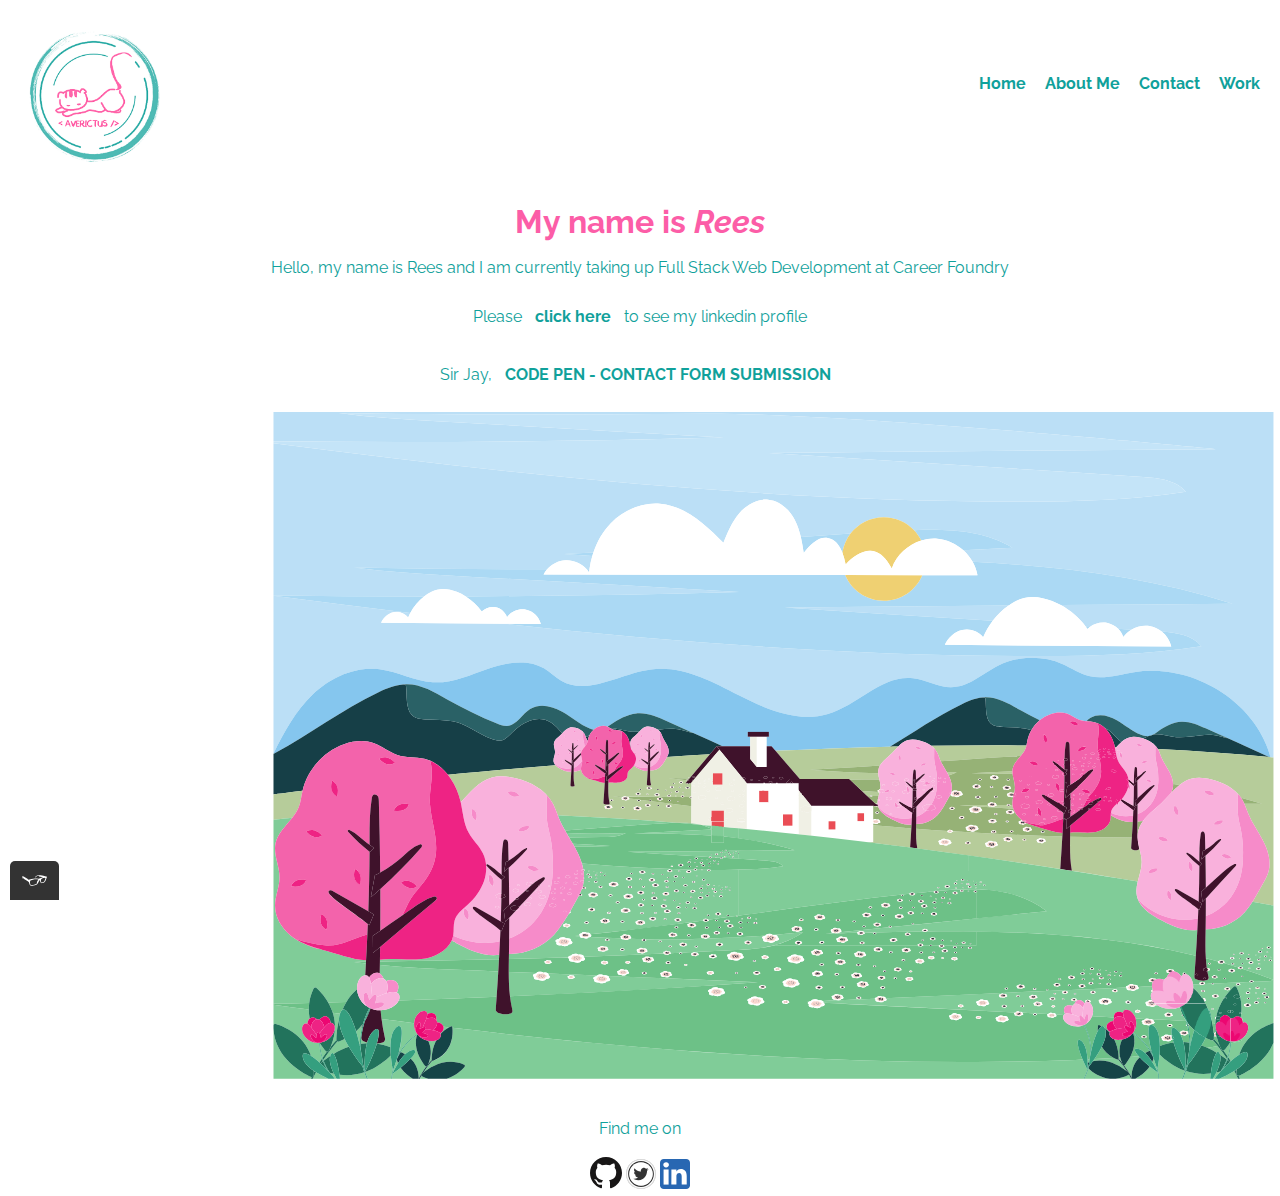
==== about.html @ 09dc27c1 "Changed title in about.html" ====
<!DOCTYPE html>
<html>
	<head>
		<title>Averictus Nox - About Me, Myself and I</title>
		<meta name="viewport" content="width=device-width, initial-scale=1">
		<link rel="shortcut icon" href="favicon.ico">
		<link rel="stylesheet" type="text/css" href="css/normalize.css">
		<link rel="stylesheet" href="https://fonts.googleapis.com/css?family=Raleway">
		<link rel="stylesheet" type="text/css" href="css/styles.production.css">
		<script src="js/tota11y.min.js"></script>
	</head>
	<body>
	
		<header class="page-header">			
			<img src="img/logo.png" alt="logo" class="logo page-header__item">
			<nav role="navigation" class="main-navigation page-header__item">
				<ul role="menubar" class="navigation-list">
					<li role="presentation">
						<a href="index.html" role="menuitem" class="navigation-list__item navigation-list__item--active">Home</a>
					</li>
					<li role="presentation">
						<a href="about.html" role="menuitem" class="navigation-list__item navigation-list__item--active">About Me</a>
					</li>
					<li role="presentation">
						<a href="contact.html" role="menuitem" class="navigation-list__item navigation-list__item--active">Contact</a>
					</li>
					<li role="work">
						<a href="work.html" role="menuitem" class="navigation-list__item navigation-list__item--active">Work</a>
					</li>
				</ul>
			</nav>
		</header>
		
		<div class="profile text-center">		
			<h1>My name is <em class="name-rotate">Rees</em></h1>
			<p> Hello, my name is Rees and I am currently taking up Full Stack Web Development at Career Foundry </p>
			<p>Please <a href="https://www.linkedin.com/" target="_blank" class="button-link"> click here </a> to see my linkedin profile</p>
			<p> Sir Jay, <a href="https://codepen.io/AverictusNox/pen/LYbbEBX" target="_blank" class="button-link"> CODE PEN - CONTACT FORM SUBMISSION </a></p>
			
			
			<!---- SVG FILE ---->
			<div id="svg-landscape-container">
				<svg
				   xmlns:dc="http://purl.org/dc/elements/1.1/"
				   xmlns:cc="http://creativecommons.org/ns#"
				   xmlns:rdf="http://www.w3.org/1999/02/22-rdf-syntax-ns#"
				   xmlns:svg="http://www.w3.org/2000/svg"
				   xmlns="http://www.w3.org/2000/svg"
				   xmlns:xlink="http://www.w3.org/1999/xlink"
				   viewBox="0 0 1020.8933 682.28003"
				   height="682.28003"
				   width="1020.8933"
				   xml:space="preserve"
				   id="svg2"
				   version="1.1"><metadata
					 id="metadata8"><rdf:RDF><cc:Work
						 rdf:about=""><dc:format>image/svg+xml</dc:format><dc:type
						   rdf:resource="http://purl.org/dc/dcmitype/StillImage" /></cc:Work></rdf:RDF></metadata><defs
					 id="defs6"><clipPath
					   id="clipPath22"
					   clipPathUnits="userSpaceOnUse"><path
						 id="path20"
						 d="M 0,0 H 7656.67 V 5110.05 H 0 Z" /></clipPath><clipPath
					   id="clipPath1886"
					   clipPathUnits="userSpaceOnUse"><path
						style="clip-rule:evenodd"
						id="path1884"
						d="m 6063.93,2057.05 c -1.62,0 -2.97,0.36 -3.69,1.08 l -1.62,-0.18 c -2.43,0 -4.41,1.08 -4.41,2.34 l 0.45,0.99 -1.44,1.8 c 0,1.17 1.71,2.07 3.87,2.25 0.36,1.17 2.16,2.07 4.41,2.07 1.71,-0.09 3.15,-0.54 3.87,-1.26 l 1.62,0.18 c 2.52,0 4.41,-1.08 4.41,-2.34 l -0.27,-0.81 c 1.08,-0.36 1.71,-1.08 1.71,-1.8 0,-1.26 -1.98,-2.34 -4.41,-2.34 h -0.09 c -0.27,-1.08 -1.98,-1.98 -4.14,-1.98 -0.09,0 -0.18,0 -0.27,0 m -146.07,10.43 c 1.39,-0.4 2.34,-1.19 2.34,-2.06 l -0.27,-0.81 c 1.08,-0.45 1.71,-1.08 1.71,-1.8 0,-1.21 -1.68,-2.13 -3.78,-2.31 v 6.98 m 63.72,-2.78 c -1.08,-0.18 -2.34,-0.36 -3.6,-0.36 -5.67,0.09 -10.17,2.52 -10.17,5.49 l 0.99,2.25 c -2.07,0.99 -3.33,2.43 -3.33,4.05 0.09,2.7 3.96,4.95 9,5.31 0.63,2.61 4.95,4.68 10.17,4.59 3.87,0 7.11,-1.08 8.91,-2.7 1.17,0.27 2.43,0.36 3.78,0.36 5.67,0 10.26,-2.43 10.17,-5.4 l -0.54,-1.8 c 2.34,-0.99 3.87,-2.52 3.78,-4.23 0,-2.97 -4.59,-5.4 -10.26,-5.4 h -0.09 c -0.63,-2.61 -4.95,-4.68 -10.17,-4.68 -3.69,0 -6.84,0.99 -8.64,2.52 m 48.6,64.62 v -0.09 l -0.27,-0.9 c 1.17,-0.54 1.98,-1.26 1.89,-2.16 0,-1.53 -2.34,-2.7 -5.13,-2.7 h -0.09 c -0.27,-1.35 -2.43,-2.34 -5.13,-2.34 -1.8,0 -3.42,0.45 -4.32,1.26 l -1.8,-0.18 c -2.88,0 -5.13,1.26 -5.13,2.7 l 0.54,1.17 c -1.08,0.54 -1.71,1.26 -1.71,2.07 0,1.35 1.98,2.43 4.5,2.61 0.36,1.35 2.52,2.34 5.13,2.34 1.98,0 3.6,-0.54 4.5,-1.35 l 1.89,0.18 c 0.63,0 1.26,-0.09 1.89,-0.18 -36.7,27.39 -81.93,58 -109.08,81.06 v 29.07 c 31.02,-17.69 62.04,-35.38 93.06,-53.07 0.45,2.88 4.86,5.31 10.44,5.76 0.81,3.06 5.85,5.4 11.88,5.4 4.41,0 8.19,-1.35 10.26,-3.24 1.35,0.36 2.88,0.45 4.5,0.45 6.57,0 11.79,-2.79 11.79,-6.3 l -0.72,-2.07 c 2.79,-1.17 4.5,-2.88 4.5,-4.95 -0.09,-3.42 -5.4,-6.21 -11.97,-6.21 h -0.09 c -0.72,-2.97 -5.58,-5.4 -11.43,-5.49 13.59,-7.74 27.27,-15.57 40.86,-23.31 l -18.54,-45.27 c -9,7.92 -20.07,16.65 -32.22,25.74 m 77.85,-18.63 c -1.26,-0.27 -2.7,-0.45 -4.23,-0.45 -6.57,0.09 -11.79,2.88 -11.79,6.39 0,0.9 0.45,1.8 1.17,2.61 -2.43,1.17 -3.87,2.79 -3.87,4.68 0.09,3.15 4.59,5.76 10.44,6.21 0.81,3.06 5.76,5.4 11.88,5.4 4.41,0 8.28,-1.35 10.26,-3.24 1.35,0.27 2.88,0.45 4.41,0.45 6.66,0 11.88,-2.88 11.88,-6.3 l -0.72,-2.07 c 2.79,-1.17 4.5,-2.97 4.5,-4.95 -0.09,-3.42 -5.4,-6.21 -11.97,-6.21 h -0.09 c -0.72,-3.06 -5.85,-5.49 -11.88,-5.49 -4.23,0 -7.92,1.17 -9.99,2.97 m 209.61,15.39 c -2.97,0 -5.58,0.81 -7.11,2.07 -0.9,-0.18 -1.89,-0.27 -2.97,-0.27 -4.68,0 -8.46,1.98 -8.46,4.5 l 0.81,1.89 c -1.62,0.81 -2.7,1.98 -2.7,3.33 0,2.25 3.24,4.14 7.47,4.41 0.54,2.16 4.14,3.87 8.37,3.87 3.24,-0.09 5.94,-0.99 7.38,-2.34 0.99,0.27 2.07,0.36 3.15,0.36 4.68,0 8.46,-2.07 8.46,-4.5 l -0.54,-1.53 c 1.98,-0.81 3.24,-2.07 3.24,-3.51 0,-2.43 -3.87,-4.41 -8.55,-4.41 h -0.09 c -0.54,-2.16 -3.96,-3.87 -8.1,-3.87 -0.18,0 -0.27,0 -0.36,0 m 165.33,87.39 c 2.52,2.79 7.02,1.08 10.26,-0.81 34.02,-19.35 67.95,-38.79 101.97,-58.14 l -11.25,-27.45 c -33.48,29.34 -113.31,76.77 -100.98,86.4 m -299.25,-81.36 c -2.97,0 -5.58,0.81 -7.11,2.07 -0.9,-0.18 -1.89,-0.27 -2.97,-0.27 -4.68,0 -8.46,1.98 -8.46,4.5 l 0.81,1.89 c -1.71,0.81 -2.7,1.98 -2.7,3.33 0,2.25 3.24,4.14 7.38,4.41 0.63,2.16 4.14,3.87 8.46,3.78 3.15,0 5.94,-0.9 7.38,-2.25 0.99,0.18 2.07,0.36 3.15,0.36 4.68,-0.09 8.46,-2.07 8.46,-4.5 l -0.54,-1.53 c 1.98,-0.81 3.24,-2.07 3.24,-3.51 0,-2.43 -3.87,-4.41 -8.55,-4.41 h -0.09 c -0.54,-2.16 -3.96,-3.87 -8.1,-3.87 -0.18,0 -0.27,0 -0.36,0 m 65.07,3.51 c -1.26,0 -2.43,0.36 -3.06,0.81 l -1.26,-0.09 c -2.07,0 -3.69,0.9 -3.69,1.98 l 0.36,0.81 -1.17,1.44 c 0,0.99 1.44,1.8 3.24,1.89 0.18,0.99 1.8,1.71 3.6,1.71 1.44,0 2.61,-0.45 3.24,-0.99 l 1.35,0.09 c 2.07,0 3.69,-0.9 3.69,-1.89 l -0.27,-0.63 1.44,-1.53 c -0.09,-1.08 -1.71,-1.98 -3.69,-1.98 h -0.09 c -0.18,-0.81 -1.62,-1.62 -3.42,-1.62 -0.09,0 -0.18,0 -0.27,0 m -123.48,30.6 c -1.8,0 -3.42,0.45 -4.32,1.26 l -1.8,-0.18 c -2.79,0 -5.13,1.26 -5.13,2.7 l 0.54,1.17 c -1.08,0.54 -1.71,1.26 -1.71,1.98 0.09,1.44 1.98,2.52 4.59,2.7 0.27,1.35 2.52,2.34 5.13,2.34 1.89,0 3.51,-0.54 4.41,-1.35 l 1.98,0.18 c 2.79,0 5.13,-1.26 5.04,-2.7 l -0.27,-0.9 c 1.17,-0.54 1.98,-1.26 1.98,-2.16 0,-1.53 -2.34,-2.7 -5.22,-2.7 -0.36,-1.26 -2.34,-2.34 -4.95,-2.34 -0.09,0 -0.18,0 -0.27,0 m 197.55,1.53 c -1.26,0 -2.43,0.36 -3.06,0.9 l -1.26,-0.18 c -2.07,0 -3.69,0.9 -3.69,1.98 l 0.36,0.81 -1.17,1.44 c 0,0.99 1.44,1.8 3.24,1.89 0.18,0.99 1.8,1.71 3.6,1.71 1.44,0 2.61,-0.45 3.24,-0.99 l 1.35,0.09 c 2.07,0 3.69,-0.81 3.69,-1.89 l -0.27,-0.63 1.44,-1.53 c -0.09,-1.08 -1.71,-1.98 -3.69,-1.98 h -0.09 c -0.18,-0.81 -1.62,-1.62 -3.42,-1.62 -0.09,0 -0.18,0 -0.27,0 m -377.64,1.35 -1.8,-0.18 c -2.88,0 -5.13,1.26 -5.13,2.7 l 0.45,1.17 c -0.99,0.54 -1.62,1.26 -1.62,2.07 0,1.35 1.98,2.43 4.5,2.61 0.36,1.35 2.52,2.34 5.13,2.34 1.89,0 3.6,-0.54 4.5,-1.35 l 1.89,0.18 c 2.88,0 5.13,-1.26 5.13,-2.7 l -0.27,-0.9 c 1.17,-0.54 1.89,-1.26 1.89,-2.16 0,-1.53 -2.34,-2.7 -5.13,-2.7 h -0.09 c -0.36,-1.35 -2.52,-2.34 -5.13,-2.34 -1.8,0 -3.42,0.45 -4.32,1.26 m 506.43,40.86 c 0,0 22.77,-8.37 13.59,-41.49 0,0 -23.58,8.37 -13.59,41.49 m -254.16,-41.04 c -1.26,0 -2.43,0.36 -3.06,0.9 l -1.26,-0.18 c -2.07,0 -3.69,0.9 -3.69,1.98 l 0.36,0.81 -1.17,1.44 c 0,0.99 1.44,1.8 3.24,1.89 0.27,0.99 1.8,1.71 3.6,1.71 1.44,0 2.61,-0.45 3.24,-0.99 l 1.35,0.09 c 2.07,0 3.69,-0.81 3.69,-1.89 l -0.27,-0.63 1.44,-1.53 c 0,-1.08 -1.71,-1.98 -3.69,-1.98 h -0.09 c -0.18,-0.81 -1.62,-1.62 -3.42,-1.62 -0.09,0 -0.18,0 -0.27,0 m 57.15,5.22 c -0.9,-0.18 -1.98,-0.36 -2.97,-0.36 -4.68,0.09 -8.46,2.07 -8.46,4.59 l 0.81,1.8 c -1.62,0.9 -2.7,2.07 -2.7,3.33 0,2.34 3.24,4.14 7.38,4.41 0.63,2.25 4.23,3.96 8.46,3.87 3.15,0 5.94,-0.9 7.38,-2.25 0.99,0.18 2.07,0.27 3.15,0.27 4.68,0 8.46,-1.98 8.46,-4.5 l -0.54,-1.44 c 1.98,-0.81 3.24,-2.07 3.24,-3.51 0,-2.52 -3.87,-4.5 -8.55,-4.41 h -0.09 c -0.54,-2.25 -4.14,-3.96 -8.46,-3.96 -2.97,0 -5.58,0.9 -7.11,2.16 m 147.33,19.53 -1.89,-0.18 c -3.06,0 -5.49,1.26 -5.49,2.88 l 0.54,1.26 c -1.08,0.54 -1.8,1.26 -1.8,2.16 0.09,1.44 2.16,2.7 4.86,2.88 0.36,1.35 2.7,2.52 5.49,2.52 2.07,-0.09 3.78,-0.63 4.77,-1.53 l 2.07,0.18 c 2.97,0 5.4,-1.26 5.4,-2.88 l -0.27,-0.99 c 1.26,-0.54 2.07,-1.35 2.07,-2.25 0,-1.62 -2.52,-2.88 -5.58,-2.88 -0.36,-1.44 -2.7,-2.52 -5.49,-2.52 -1.98,0 -3.69,0.54 -4.68,1.35 m -86.85,3.87 -1.89,-0.18 c -3.06,0 -5.49,1.35 -5.49,2.97 l 0.54,1.17 c -1.08,0.54 -1.8,1.35 -1.8,2.16 0,1.53 2.16,2.7 4.86,2.88 0.36,1.44 2.61,2.52 5.49,2.52 1.98,0 3.78,-0.63 4.68,-1.53 l 2.07,0.27 c 3.06,0 5.49,-1.35 5.49,-2.97 l -0.27,-0.9 c 1.26,-0.54 2.07,-1.35 2.07,-2.34 -0.09,-1.62 -2.52,-2.88 -5.58,-2.88 -0.36,-1.44 -2.7,-2.52 -5.58,-2.52 -1.89,0 -3.6,0.54 -4.59,1.35 m 44.82,1.53 -0.81,-0.09 c -1.35,0 -2.34,0.54 -2.34,1.26 l 0.18,0.54 -0.72,0.9 c 0,0.63 0.9,1.17 2.07,1.26 0.18,0.63 1.17,1.08 2.34,1.08 l 2.07,-0.63 0.9,0.09 c 1.35,0 2.43,-0.54 2.34,-1.26 l -0.09,-0.36 0.9,-1.08 c 0,-0.63 -1.08,-1.17 -2.43,-1.17 -0.18,-0.63 -1.17,-1.17 -2.34,-1.17 l -2.07,0.63 m -117.18,1.62 c -2.7,0 -5.13,0.72 -6.48,1.89 -0.81,-0.18 -1.71,-0.27 -2.7,-0.27 -4.32,0 -7.74,1.89 -7.65,4.14 l 0.72,1.71 c -1.53,0.72 -2.52,1.8 -2.43,2.97 0,2.07 2.88,3.78 6.66,4.05 0.54,1.98 3.78,3.51 7.74,3.51 2.88,0 5.31,-0.9 6.66,-2.07 0.9,0.18 1.89,0.27 2.88,0.27 4.32,0 7.74,-1.89 7.65,-4.14 l -0.45,-1.26 c 1.8,-0.81 2.97,-1.98 2.97,-3.24 -0.09,-2.25 -3.51,-4.05 -7.83,-4.05 -0.54,-1.89 -3.6,-3.51 -7.47,-3.51 -0.09,0 -0.18,0 -0.27,0 m -121.86,5.49 c -2.7,0 -5.04,0.72 -6.39,1.89 -0.9,-0.18 -1.8,-0.27 -2.79,-0.27 -4.23,0 -7.65,1.8 -7.65,4.05 l 0.72,1.71 c -1.53,0.81 -2.43,1.89 -2.43,3.06 0,2.07 2.97,3.78 6.75,4.05 0.54,1.98 3.78,3.51 7.65,3.51 2.88,0 5.4,-0.9 6.66,-2.07 0.9,0.18 1.89,0.27 2.97,0.27 4.23,0 7.65,-1.89 7.65,-4.14 l -0.45,-1.35 c 1.8,-0.72 2.88,-1.89 2.88,-3.15 0,-2.25 -3.51,-4.05 -7.74,-4.05 h -0.09 c -0.45,-1.89 -3.6,-3.51 -7.47,-3.51 -0.09,0 -0.18,0 -0.27,0 m 56.43,3.96 -1.17,-0.09 c -1.8,0 -3.33,0.81 -3.33,1.8 l 0.36,0.72 -1.08,1.26 c 0,0.9 1.26,1.71 2.88,1.8 0.27,0.81 1.71,1.53 3.33,1.53 1.26,0 2.34,-0.36 2.97,-0.9 l 1.17,0.09 c 1.89,0 3.33,-0.81 3.33,-1.8 l -0.18,-0.54 1.26,-1.44 c 0,-0.9 -1.53,-1.71 -3.33,-1.71 h -0.09 c -0.18,-0.9 -1.62,-1.53 -3.33,-1.53 -1.17,0 -2.16,0.36 -2.79,0.81 m 230.67,9.81 -0.81,-0.09 c -1.35,0 -2.43,0.54 -2.34,1.26 l 0.18,0.54 -0.72,0.9 c 0,0.63 0.9,1.17 2.07,1.26 0.18,0.63 1.17,1.08 2.34,1.08 l 2.07,-0.63 0.9,0.09 c 1.35,0 2.34,-0.63 2.34,-1.26 l -0.09,-0.45 0.9,-0.99 c 0,-0.72 -1.08,-1.26 -2.43,-1.26 -0.18,-0.63 -1.17,-1.08 -2.43,-1.08 l -1.98,0.63 m -322.47,90.18 c 40.41,19.8 78.21,45.09 111.96,75.06 -2.34,0.27 -4.32,0.99 -5.58,1.98 -0.9,-0.18 -1.98,-0.27 -2.97,-0.27 -4.68,0 -8.46,2.07 -8.46,4.5 l 0.81,1.89 c -1.62,0.81 -2.7,2.07 -2.7,3.33 0,2.25 3.24,4.14 7.38,4.41 0.63,2.25 4.14,3.87 8.46,3.87 3.15,0 5.94,-0.9 7.38,-2.25 0.99,0.18 2.07,0.27 3.15,0.27 4.05,0 7.38,-1.44 8.28,-3.51 17.28,15.84 35.1,31.5 57.24,38.25 2.25,0.63 4.77,1.26 6.84,0.18 5.31,-2.7 1.98,-10.71 -1.98,-15.12 -36.72,-41.85 -75.15,-81.99 -115.29,-120.51 l -0.09,-0.36 c 1.8,-0.81 2.97,-1.98 2.88,-3.24 0,-2.25 -3.51,-4.05 -7.74,-4.05 h -0.09 c -0.45,-1.8 -3.15,-3.24 -6.57,-3.51 -25.92,-24.48 -52.47,-48.24 -79.74,-71.28 l 16.83,90.36 m 241.2,-89.46 -0.9,-0.09 c -1.26,0 -2.34,0.54 -2.34,1.26 l 0.27,0.54 -0.81,0.9 c 0,0.72 0.9,1.17 2.07,1.26 0.18,0.63 1.17,1.08 2.43,1.08 l 2.07,-0.63 0.9,0.09 c 1.26,0 2.34,-0.54 2.34,-1.26 l -0.18,-0.36 0.9,-1.08 c 0,-0.63 -1.08,-1.17 -2.34,-1.17 h -0.09 c -0.09,-0.63 -1.17,-1.17 -2.34,-1.17 l -1.98,0.63 m 39.06,2.79 -1.98,-0.18 c -3.06,0 -5.49,1.35 -5.49,2.97 l 0.54,1.17 c -1.08,0.54 -1.8,1.35 -1.71,2.16 0,1.44 2.07,2.7 4.77,2.88 0.36,1.44 2.7,2.52 5.49,2.52 2.07,0 3.78,-0.63 4.77,-1.53 l 2.07,0.18 c 2.97,0 5.49,-1.26 5.4,-2.88 l -0.27,-0.99 c 1.26,-0.45 2.07,-1.35 2.07,-2.25 0,-1.62 -2.52,-2.88 -5.58,-2.88 -0.36,-1.44 -2.7,-2.52 -5.49,-2.52 -1.98,0 -3.69,0.54 -4.59,1.35 m -408.42,11.43 c -1.17,-0.18 -2.34,-0.36 -3.69,-0.36 -5.58,0.09 -10.17,2.52 -10.17,5.49 l 1.08,2.25 c -2.07,0.99 -3.33,2.43 -3.33,4.05 0,2.7 3.96,4.95 8.91,5.31 0.72,2.61 5.04,4.68 10.26,4.68 3.78,-0.09 7.11,-1.17 8.82,-2.79 1.17,0.27 2.52,0.36 3.87,0.36 5.58,0 10.17,-2.43 10.08,-5.4 l -0.54,-1.8 c 2.34,-0.99 3.87,-2.52 3.87,-4.23 -0.09,-2.97 -4.68,-5.4 -10.35,-5.4 h -0.09 c -0.63,-2.61 -4.95,-4.68 -10.17,-4.68 -3.6,0 -6.75,0.99 -8.55,2.52 m 338.31,1.44 h -0.81 c -1.35,0 -2.43,0.54 -2.43,1.26 l 0.27,0.54 -0.81,0.9 c 0.09,0.63 0.99,1.17 2.16,1.26 0.09,0.63 1.17,1.08 2.34,1.08 l 2.07,-0.63 0.9,0.09 c 1.35,0 2.34,-0.63 2.34,-1.26 l -0.09,-0.45 0.9,-0.99 c 0,-0.72 -1.08,-1.26 -2.43,-1.26 -0.18,-0.63 -1.17,-1.08 -2.43,-1.08 l -1.98,0.54 m -50.94,3.06 -1.17,-0.09 c -1.89,0 -3.33,0.81 -3.33,1.71 l 0.27,0.81 -1.08,1.26 c 0.09,0.9 1.35,1.62 2.97,1.8 0.18,0.81 1.62,1.53 3.33,1.53 1.26,0 2.34,-0.36 2.88,-0.9 l 1.26,0.09 c 1.89,0 3.33,-0.81 3.33,-1.8 l -0.18,-0.54 1.26,-1.44 c 0,-0.9 -1.53,-1.71 -3.42,-1.71 -0.18,-0.9 -1.62,-1.53 -3.33,-1.53 -1.17,0 -2.25,0.36 -2.79,0.81 m -114.03,1.08 -1.17,-0.09 c -1.89,0 -3.33,0.72 -3.33,1.71 l 0.27,0.81 -1.08,1.26 c 0.09,0.9 1.35,1.62 2.97,1.71 0.18,0.9 1.62,1.53 3.33,1.53 1.26,0 2.34,-0.36 2.88,-0.9 l 1.26,0.18 c 1.8,0 3.33,-0.81 3.33,-1.8 l -0.18,-0.54 1.26,-1.44 c 0,-0.99 -1.53,-1.71 -3.42,-1.71 -0.18,-0.9 -1.62,-1.53 -3.33,-1.53 -1.17,0 -2.25,0.27 -2.79,0.81 m 54.72,3.87 c -0.81,-0.09 -1.71,-0.27 -2.7,-0.18 -4.23,0 -7.65,1.8 -7.65,4.05 l 0.72,1.71 c -1.53,0.72 -2.52,1.89 -2.43,3.06 0,2.07 2.97,3.78 6.75,3.96 0.45,1.98 3.69,3.6 7.65,3.51 2.88,0 5.4,-0.81 6.66,-2.07 0.9,0.18 1.89,0.27 2.88,0.27 4.32,0 7.74,-1.8 7.65,-4.05 l -0.45,-1.35 c 1.8,-0.72 2.97,-1.89 2.97,-3.24 -0.09,-2.25 -3.51,-4.05 -7.83,-3.96 -0.54,-2.07 -3.78,-3.6 -7.74,-3.6 -2.7,0 -5.13,0.81 -6.48,1.89 m 7.92,36.18 c 0,0 29.61,23.13 65.79,-16.11 0,0 -9,-7.2 -23.04,-7.2 -11.61,0 -26.64,4.95 -42.75,23.31 m -152.46,-9.63 c -0.9,-0.18 -1.8,-0.27 -2.79,-0.27 -4.23,0 -7.65,1.89 -7.65,4.14 l 0.81,1.71 c -1.62,0.72 -2.52,1.8 -2.52,2.97 0,2.07 2.97,3.78 6.75,4.05 0.45,1.98 3.78,3.51 7.65,3.51 2.88,0 5.4,-0.81 6.66,-2.07 0.9,0.18 1.89,0.27 2.97,0.27 4.23,0 7.65,-1.89 7.65,-4.14 l -0.45,-1.26 c 1.8,-0.81 2.88,-1.89 2.88,-3.24 0,-2.25 -3.51,-4.05 -7.74,-4.05 h -0.09 c -0.45,-1.98 -3.78,-3.51 -7.65,-3.51 -2.79,0 -5.13,0.72 -6.48,1.89 m -37.8,65.79 c 0,0 35.37,-13.05 21.06,-64.44 0,0 -36.54,12.96 -21.06,64.44 m 368.01,-53.37 c 0,0 6.3,24.12 40.14,17.1 0,0 -4.95,-18.18 -29.25,-18.18 -3.24,0 -6.93,0.36 -10.89,1.08 m 169.83,46.35 c 0,0 22.68,-8.37 13.5,-41.49 0,0 -23.49,8.37 -13.5,41.49 m -10.17,31.77 c -2.25,2.43 0.63,6.21 3.6,4.77 22.41,-10.8 39.69,-31.86 61.29,-45.09 l -10.35,-10.26 c -19.53,15.3 -37.8,32.22 -54.54,50.58 m -589.23,-44.28 -1.53,-0.09 c -2.43,0 -4.41,0.99 -4.41,2.34 l 0.45,0.99 -1.44,1.71 c 0,1.17 1.71,2.16 3.87,2.34 0.27,1.08 2.16,1.98 4.41,1.98 1.71,0 3.06,-0.45 3.87,-1.17 l 1.62,0.18 c 2.52,0 4.41,-1.08 4.41,-2.43 l -0.27,-0.72 c 1.08,-0.45 1.71,-1.08 1.71,-1.8 0,-1.35 -2.07,-2.34 -4.5,-2.34 -0.27,-1.17 -2.16,-2.07 -4.41,-2.07 -1.62,0 -2.97,0.45 -3.78,1.08 m 134.55,16.29 c -1.26,0 -2.43,0.36 -3.06,0.9 l -1.26,-0.18 c -2.07,0 -3.69,0.9 -3.69,1.98 l 0.36,0.81 -1.17,1.44 c 0,0.99 1.35,1.8 3.15,1.89 0.27,0.99 1.8,1.71 3.69,1.71 1.35,0 2.61,-0.45 3.15,-0.99 l 1.44,0.09 c 1.98,0 3.6,-0.9 3.6,-1.89 l -0.18,-0.63 1.35,-1.53 c 0,-1.08 -1.62,-1.98 -3.69,-1.98 -0.27,-0.81 -1.62,-1.62 -3.42,-1.62 -0.09,0 -0.18,0 -0.27,0 m -86.67,36.27 c -1.35,-0.27 -2.7,-0.36 -4.23,-0.36 -6.57,0 -11.88,2.88 -11.79,6.3 0,0.99 0.45,1.89 1.17,2.7 -2.43,1.17 -3.87,2.79 -3.87,4.59 0.09,3.24 4.59,5.85 10.44,6.21 0.81,3.06 5.76,5.49 11.88,5.4 4.41,0 8.19,-1.26 10.26,-3.15 1.35,0.27 2.88,0.45 4.41,0.45 6.57,-0.09 11.88,-2.88 11.88,-6.39 l -0.72,-1.98 c 2.79,-1.17 4.5,-2.97 4.5,-4.95 -0.09,-3.51 -5.4,-6.3 -11.97,-6.3 h -0.09 c -0.81,-3.06 -5.85,-5.4 -11.88,-5.4 -4.23,0 -7.92,1.17 -9.99,2.88 m 68.58,23.49 c -0.9,-0.18 -1.98,-0.27 -2.97,-0.27 -4.68,0 -8.46,2.07 -8.46,4.5 l 0.81,1.89 c -1.71,0.81 -2.7,2.07 -2.7,3.33 0,2.25 3.24,4.14 7.38,4.41 0.45,1.98 3.33,3.51 7.02,3.78 -21.51,17.28 -42.12,35.73 -61.65,55.35 -0.63,0.27 -1.17,0.54 -1.62,0.9 -0.81,-0.18 -1.71,-0.27 -2.7,-0.27 -4.23,0.09 -7.65,1.89 -7.65,4.14 l 0.72,1.71 c -1.53,0.72 -2.43,1.8 -2.43,3.06 0,0.99 0.72,1.89 1.8,2.52 -3.6,3.87 -7.2,7.74 -10.8,11.61 -3.69,3.96 0.99,10.17 5.85,7.83 9.36,-4.5 18.18,-10.08 26.73,-16.29 0.18,0 0.27,0 0.36,0 4.32,0 7.74,-1.8 7.74,-4.05 l -0.45,-1.35 c 1.44,-0.63 2.43,-1.44 2.79,-2.52 17.73,-14.04 34.56,-29.88 53.1,-42.93 v 0.09 l 0.36,0.9 -1.17,1.44 c 0,0.99 1.44,1.71 3.24,1.89 0.18,0.9 1.8,1.62 3.6,1.62 1.44,0 2.61,-0.36 3.24,-0.99 l 1.35,0.18 c 1.98,0 3.69,-0.9 3.6,-1.98 l -0.18,-0.63 1.44,-1.53 c -0.09,-1.08 -1.71,-1.89 -3.78,-1.89 -0.27,-0.99 -1.8,-1.71 -3.69,-1.71 -1.26,0 -2.43,0.36 -3.06,0.9 l -1.26,-0.09 c -0.45,0 -0.9,0 -1.26,0.09 2.7,-1.89 5.49,-3.69 8.37,-5.4 l -14.31,-14.31 c 0.18,-0.18 0.36,-0.27 0.54,-0.45 0.99,0.18 2.07,0.27 3.15,0.27 4.68,0 8.46,-2.07 8.46,-4.5 l -0.54,-1.44 c 1.98,-0.81 3.24,-2.07 3.24,-3.51 -0.09,-2.52 -3.87,-4.5 -8.55,-4.5 h -0.09 c -0.54,-2.16 -4.14,-3.87 -8.46,-3.87 -2.97,0 -5.58,0.81 -7.11,2.07 m 69.12,2.34 -1.26,-0.09 c -2.07,0 -3.69,0.9 -3.69,1.89 l 0.36,0.81 -1.17,1.44 c 0,0.99 1.44,1.8 3.24,1.98 0.18,0.9 1.71,1.62 3.6,1.62 1.35,0 2.61,-0.36 3.24,-0.99 l 1.35,0.18 c 1.98,0 3.69,-0.9 3.6,-1.98 l -0.18,-0.63 1.35,-1.53 c 0,-1.08 -1.62,-1.89 -3.69,-1.89 -0.27,-0.99 -1.8,-1.71 -3.69,-1.71 -1.26,0 -2.43,0.36 -3.06,0.9 m 284.13,33.3 c 0,0 19.08,14.85 42.39,-10.35 0,0 -5.85,-4.68 -14.85,-4.68 -7.47,0 -17.19,3.24 -27.54,15.03 m -408.87,-2.34 -1.8,-0.18 c -2.88,0.09 -5.13,1.26 -5.13,2.79 l 0.54,1.08 c -1.08,0.54 -1.71,1.26 -1.71,2.07 0,1.35 1.98,2.52 4.5,2.7 0.36,1.35 2.52,2.34 5.13,2.34 1.98,0 3.6,-0.63 4.5,-1.44 l 1.89,0.18 c 2.88,0 5.22,-1.17 5.13,-2.7 l -0.27,-0.9 c 1.17,-0.45 1.98,-1.26 1.98,-2.16 -0.09,-1.44 -2.34,-2.7 -5.22,-2.7 h -0.09 c -0.27,-1.35 -2.43,-2.34 -5.13,-2.34 -1.8,0 -3.42,0.54 -4.32,1.26 m 198.81,1.17 -1.26,-0.09 c -2.07,0 -3.69,0.9 -3.69,1.98 l 0.36,0.81 -1.17,1.44 c 0,0.99 1.44,1.71 3.24,1.89 0.18,0.9 1.8,1.71 3.6,1.62 1.35,0 2.61,-0.36 3.24,-0.99 l 1.35,0.18 c 1.98,0 3.69,-0.9 3.6,-1.98 l -0.18,-0.63 1.44,-1.53 c -0.09,-1.08 -1.71,-1.89 -3.78,-1.89 -0.27,-0.99 -1.8,-1.71 -3.69,-1.71 -1.26,0 -2.43,0.36 -3.06,0.9 m -65.16,5.49 c -0.9,-0.18 -1.98,-0.27 -2.97,-0.27 -4.68,0 -8.46,2.07 -8.46,4.5 l 0.81,1.89 c -1.71,0.81 -2.7,1.98 -2.7,3.33 0,2.25 3.24,4.14 7.38,4.41 0.63,2.16 4.14,3.87 8.46,3.87 3.15,0 5.94,-0.99 7.38,-2.34 0.99,0.27 2.07,0.36 3.15,0.36 4.68,0 8.46,-2.07 8.46,-4.5 l -0.54,-1.44 c 1.98,-0.9 3.24,-2.16 3.24,-3.6 -0.09,-2.43 -3.87,-4.41 -8.55,-4.41 h -0.09 c -0.54,-2.25 -4.14,-3.87 -8.46,-3.87 -2.97,0 -5.58,0.81 -7.11,2.07 m -214.65,8.82 0.99,0.81 0.99,-0.81 -0.99,-0.72 -0.99,0.72 m 6.39,-0.09 v 0 m -0.99,0.09 -0.27,0.54 1.08,-0.09 0.18,-0.54 -0.99,0.09 m -1.98,2.7 1.71,0.09 0.9,-0.72 -1.71,-0.18 -0.9,0.81 m -6.39,0.45 0.99,0.81 0.9,-0.81 -0.99,-0.72 -0.9,0.72 m 8.28,0.9 0.63,0.45 1.08,-0.09 -0.63,-0.45 -1.08,0.09 m -3.78,0.18 0.54,0.27 0.63,-0.27 -0.63,-0.27 -0.54,0.27 m 1.98,0.9 0.81,0.81 h 1.71 l -0.81,-0.81 h -1.71 m -5.58,1.89 1.26,0.63 0.54,-0.81 -1.26,-0.63 -0.54,0.81 m 5.31,0.72 0.99,0.27 -0.09,-0.63 -0.99,-0.18 0.09,0.54 m 358.74,2.97 -1.89,-0.18 c -3.06,0.09 -5.49,1.35 -5.49,2.97 l 0.54,1.17 c -1.08,0.54 -1.8,1.35 -1.8,2.16 0,1.53 2.16,2.7 4.86,2.88 0.36,1.44 2.7,2.52 5.49,2.52 1.98,0 3.78,-0.63 4.68,-1.53 l 2.07,0.27 c 3.06,0 5.49,-1.35 5.49,-2.97 l -0.27,-0.9 c 1.26,-0.54 2.07,-1.35 2.07,-2.34 -0.09,-1.53 -2.52,-2.88 -5.58,-2.88 -0.36,-1.44 -2.7,-2.52 -5.49,-2.52 -1.98,0 -3.69,0.54 -4.68,1.35 m -86.85,3.96 -1.98,-0.18 c -2.97,0 -5.4,1.26 -5.4,2.88 l 0.54,1.26 c -1.17,0.54 -1.8,1.26 -1.8,2.16 0,1.44 2.16,2.7 4.77,2.79 0.36,1.44 2.7,2.52 5.49,2.52 2.07,0 3.87,-0.54 4.77,-1.44 l 2.07,0.18 c 3.06,0 5.49,-1.26 5.49,-2.88 l -0.36,-0.99 c 1.35,-0.54 2.16,-1.35 2.07,-2.25 0,-1.62 -2.43,-2.88 -5.49,-2.88 h -0.09 c -0.27,-1.44 -2.61,-2.52 -5.49,-2.52 -1.89,0 -3.6,0.54 -4.59,1.35 m 44.82,1.44 h -0.81 c -1.35,0 -2.43,0.54 -2.34,1.26 l 0.18,0.54 -0.72,0.9 c 0,0.63 0.9,1.17 2.07,1.26 0.18,0.63 1.17,1.08 2.34,1.08 l 2.07,-0.63 0.9,0.09 c 1.35,0 2.34,-0.63 2.34,-1.26 l -0.09,-0.45 0.9,-0.99 c 0,-0.72 -1.08,-1.26 -2.43,-1.26 -0.18,-0.63 -1.17,-1.08 -2.34,-1.08 l -2.07,0.54 m -123.66,3.51 c -0.81,-0.18 -1.8,-0.18 -2.7,-0.18 -4.32,0 -7.74,1.8 -7.65,4.05 l 0.72,1.71 c -1.53,0.72 -2.52,1.8 -2.52,3.06 0.09,2.07 2.97,3.69 6.75,3.96 0.54,1.98 3.78,3.51 7.74,3.51 2.88,0 5.31,-0.81 6.66,-2.07 0.9,0.18 1.89,0.27 2.88,0.27 4.23,0 7.65,-1.8 7.65,-4.05 l -0.45,-1.35 c 1.8,-0.72 2.97,-1.89 2.97,-3.24 -0.09,-2.25 -3.51,-4.05 -7.83,-3.96 -0.54,-2.07 -3.78,-3.6 -7.74,-3.6 -2.7,0 -5.13,0.81 -6.48,1.89 m -58.95,7.65 -1.17,-0.18 c -1.89,0 -3.33,0.81 -3.33,1.8 l 0.36,0.72 -1.08,1.35 c 0,0.9 1.26,1.62 2.88,1.71 0.27,0.9 1.62,1.53 3.33,1.53 1.26,0 2.34,-0.36 2.88,-0.9 l 1.26,0.18 c 1.89,-0.09 3.33,-0.81 3.33,-1.8 l -0.18,-0.63 1.26,-1.35 c 0,-0.99 -1.53,-1.8 -3.33,-1.71 h -0.09 c -0.18,-0.9 -1.62,-1.62 -3.33,-1.62 -1.17,0.09 -2.16,0.36 -2.79,0.9 m 230.67,9.72 -0.81,-0.09 c -1.35,0 -2.43,0.63 -2.43,1.26 l 0.27,0.54 -0.81,0.99 c 0.09,0.63 0.99,1.08 2.16,1.17 0.09,0.63 1.17,1.08 2.34,1.08 l 2.07,-0.63 0.9,0.09 c 1.26,0 2.34,-0.54 2.34,-1.26 l -0.09,-0.36 0.9,-0.99 c 0,-0.72 -1.08,-1.26 -2.43,-1.26 -0.18,-0.63 -1.17,-1.08 -2.43,-1.08 l -1.98,0.54 m -81.27,0.81 -0.9,-0.09 c -1.26,0 -2.34,0.54 -2.34,1.26 l 0.18,0.54 -0.72,0.9 c 0,0.63 0.9,1.17 2.07,1.26 0.18,0.63 1.17,1.08 2.43,1.08 l 1.98,-0.63 0.9,0.09 c 1.35,0 2.43,-0.63 2.43,-1.26 l -0.18,-0.45 0.9,-0.99 c 0,-0.72 -1.08,-1.26 -2.43,-1.26 -0.09,-0.63 -1.17,-1.08 -2.34,-1.08 l -1.98,0.63 m 39.06,2.79 -1.98,-0.18 c -3.06,0 -5.49,1.26 -5.49,2.88 l 0.54,1.26 c -1.08,0.54 -1.8,1.26 -1.8,2.16 0.09,1.44 2.16,2.61 4.86,2.79 0.36,1.44 2.7,2.52 5.49,2.52 2.07,0 3.78,-0.54 4.77,-1.44 l 2.07,0.18 c 2.97,0 5.4,-1.35 5.4,-2.97 l -0.27,-0.9 c 1.26,-0.54 2.07,-1.35 2.07,-2.25 0,-1.62 -2.52,-2.97 -5.58,-2.88 -0.36,-1.44 -2.7,-2.61 -5.49,-2.61 -1.98,0.09 -3.69,0.63 -4.59,1.44 m -70.11,12.87 -0.81,-0.09 c -1.35,0 -2.43,0.54 -2.43,1.26 l 0.27,0.54 -0.81,0.9 c 0,0.72 0.99,1.17 2.16,1.26 0.09,0.63 1.08,1.08 2.34,1.08 l 2.07,-0.63 0.9,0.09 c 1.26,0 2.34,-0.54 2.34,-1.26 l -0.09,-0.45 0.81,-0.99 c 0,-0.63 -1.08,-1.17 -2.34,-1.17 -0.18,-0.63 -1.17,-1.17 -2.43,-1.17 l -1.98,0.63 m -50.94,3.06 -1.17,-0.18 c -1.89,0 -3.33,0.81 -3.33,1.8 l 0.27,0.72 -1.08,1.35 c 0.09,0.9 1.35,1.62 2.97,1.71 0.18,0.9 1.62,1.53 3.33,1.53 1.26,0 2.34,-0.36 2.88,-0.9 l 1.26,0.09 c 1.8,0 3.33,-0.72 3.33,-1.71 l -0.18,-0.63 1.26,-1.35 c -0.09,-0.99 -1.53,-1.8 -3.42,-1.8 -0.18,-0.81 -1.62,-1.53 -3.33,-1.53 -1.17,0 -2.25,0.36 -2.79,0.9 m -114.03,0.99 -1.17,-0.09 c -1.89,0 -3.33,0.81 -3.33,1.8 l 0.27,0.72 -1.08,1.35 c 0,0.9 1.35,1.62 2.97,1.71 0.18,0.81 1.62,1.53 3.33,1.53 1.26,0 2.34,-0.36 2.88,-0.9 l 1.26,0.09 c 1.8,0 3.33,-0.81 3.33,-1.8 l -0.18,-0.54 1.26,-1.35 c -0.09,-0.99 -1.53,-1.8 -3.42,-1.8 -0.18,-0.9 -1.62,-1.53 -3.33,-1.53 -1.17,0 -2.25,0.36 -2.79,0.81 m 61.2,2.07 c -2.7,0 -5.13,0.72 -6.48,1.89 -0.81,-0.18 -1.71,-0.27 -2.7,-0.27 -4.32,0 -7.74,1.89 -7.65,4.14 l 0.72,1.71 c -1.53,0.72 -2.52,1.8 -2.52,2.97 0.09,2.07 2.97,3.78 6.75,4.05 0.54,1.98 3.78,3.51 7.74,3.51 2.88,0 5.31,-0.9 6.66,-2.07 0.9,0.18 1.89,0.27 2.88,0.27 4.32,0 7.74,-1.89 7.65,-4.14 l -0.45,-1.26 c 1.8,-0.81 2.97,-1.98 2.97,-3.24 -0.09,-2.25 -3.51,-4.05 -7.83,-4.05 -0.54,-1.89 -3.6,-3.51 -7.47,-3.51 -0.09,0 -0.18,0 -0.27,0 m 248.13,6.84 c -2.52,0 -4.68,0.63 -5.85,1.71 l -2.52,-0.27 c -3.78,0 -6.93,1.71 -6.84,3.69 l 0.63,1.53 c -1.35,0.72 -2.25,1.71 -2.25,2.79 0.09,1.8 2.7,3.33 6.12,3.6 0.45,1.8 3.42,3.15 6.93,3.15 2.61,0 4.86,-0.72 6.03,-1.89 0.81,0.18 1.62,0.27 2.61,0.27 3.78,0 6.93,-1.71 6.84,-3.69 l -0.36,-1.17 c 1.62,-0.72 2.61,-1.71 2.61,-2.97 0,-1.98 -3.15,-3.6 -7.02,-3.6 -0.45,-1.71 -3.24,-3.15 -6.66,-3.15 -0.09,0 -0.18,0 -0.27,0 m -115.65,6.66 -2.52,-0.27 c -3.78,0 -6.93,1.62 -6.93,3.69 l 0.72,1.53 c -1.35,0.72 -2.25,1.71 -2.25,2.7 0,1.89 2.7,3.42 6.12,3.69 0.45,1.8 3.33,3.15 6.93,3.15 2.52,0 4.77,-0.81 6.03,-1.89 0.81,0.18 1.62,0.27 2.52,0.27 3.87,0 7.02,-1.71 6.93,-3.69 l -0.36,-1.17 c 1.62,-0.72 2.61,-1.8 2.61,-2.97 0,-1.98 -3.15,-3.6 -7.02,-3.6 h -0.09 c -0.36,-1.8 -3.33,-3.24 -6.93,-3.24 -2.43,0.09 -4.59,0.72 -5.76,1.8 m 56.61,1.89 -1.08,-0.09 c -1.62,0 -2.97,0.72 -2.97,1.53 l 0.27,0.72 -0.9,1.17 c 0,0.81 1.17,1.44 2.61,1.53 0.18,0.81 1.44,1.44 2.97,1.35 1.17,0 2.16,-0.27 2.61,-0.81 l 1.17,0.18 c 1.62,0 2.97,-0.72 2.97,-1.62 l -0.18,-0.54 1.17,-1.26 c 0,-0.81 -1.35,-1.53 -3.06,-1.53 -0.18,-0.81 -1.53,-1.44 -3.06,-1.44 -0.99,0 -1.98,0.36 -2.52,0.81 m 171.54,3.33 -1.71,-0.18 c -2.79,0 -4.95,1.26 -4.95,2.61 l 0.45,1.17 c -0.99,0.45 -1.53,1.17 -1.53,1.89 0,1.35 1.89,2.43 4.32,2.61 0.36,1.26 2.43,2.25 4.95,2.25 1.8,0 3.42,-0.54 4.23,-1.35 l 1.89,0.18 c 2.79,0 4.95,-1.17 4.95,-2.61 l -0.27,-0.81 c 1.08,-0.54 1.89,-1.26 1.8,-2.07 0,-1.44 -2.25,-2.61 -4.95,-2.61 -0.36,-1.35 -2.43,-2.34 -4.95,-2.34 -1.8,0.09 -3.33,0.54 -4.23,1.26 m -78.3,3.51 -1.71,-0.18 c -2.79,0 -4.95,1.26 -4.95,2.7 l 0.45,1.08 c -0.99,0.45 -1.53,1.17 -1.53,1.98 0,1.26 1.89,2.34 4.32,2.52 0.36,1.26 2.43,2.25 4.95,2.25 1.8,0 3.42,-0.54 4.23,-1.35 l 1.89,0.18 c 2.79,0 4.95,-1.17 4.95,-2.61 l -0.27,-0.81 c 1.08,-0.54 1.89,-1.26 1.8,-2.07 0,-1.44 -2.25,-2.61 -4.95,-2.61 h -0.09 c -0.27,-1.26 -2.34,-2.25 -4.95,-2.25 -1.71,0 -3.24,0.45 -4.14,1.17 m 124.38,40.5 c 0,0 1.08,-0.36 2.7,-1.35 0.45,0.45 1.44,0.81 2.52,0.9 0.18,0.81 1.53,1.44 3.15,1.44 1.26,0 2.25,-0.36 2.79,-0.81 l 1.26,0.09 c 1.71,0 3.15,-0.81 3.15,-1.71 l -0.18,-0.54 1.17,-1.35 c 0,-0.9 -1.44,-1.71 -3.24,-1.71 -0.18,-0.81 -1.53,-1.44 -3.24,-1.44 -0.54,0 -1.08,0.09 -1.53,0.18 5.31,-5.85 10.17,-16.65 5.04,-35.19 0,0 -23.58,8.37 -13.59,41.49 m -83.97,-39.15 h -0.72 c -1.17,0 -2.16,0.45 -2.16,1.08 l 0.27,0.45 -0.72,0.9 c 0,0.54 0.81,0.99 1.89,1.08 0.09,0.54 0.99,0.99 2.16,0.99 l 1.8,-0.54 0.81,0.09 c 1.17,-0.09 2.16,-0.54 2.16,-1.17 l -0.18,-0.36 0.81,-0.9 c 0,-0.63 -0.9,-1.17 -2.16,-1.17 -0.09,-0.54 -0.99,-0.99 -2.16,-0.99 l -1.8,0.54 m -72.9,18.09 -1.08,-0.09 c -1.62,0 -2.97,0.72 -2.97,1.62 l 0.27,0.72 -0.9,1.17 c 0,0.81 1.08,1.44 2.61,1.53 0.18,0.81 1.44,1.35 2.97,1.35 1.17,0 2.07,-0.27 2.61,-0.81 l 1.17,0.18 c 1.62,0 2.97,-0.72 2.97,-1.62 l -0.18,-0.54 1.17,-1.26 c 0,-0.9 -1.44,-1.53 -3.06,-1.53 -0.27,-0.81 -1.53,-1.44 -3.06,-1.44 -1.08,0 -1.98,0.36 -2.52,0.72 m 116.28,0.72 -0.81,-0.09 c -1.17,0 -2.16,0.54 -2.16,1.17 l 0.27,0.45 -0.72,0.9 c 0,0.54 0.81,0.99 1.89,1.08 0.09,0.54 1.08,0.99 2.16,0.99 l 1.8,-0.63 0.81,0.09 c 1.17,0 2.16,-0.45 2.16,-1.08 l -0.09,-0.36 0.81,-0.9 c 0,-0.63 -0.99,-1.17 -2.16,-1.17 h -0.09 c -0.09,-0.54 -0.99,-0.99 -2.07,-0.99 l -1.8,0.54 m -219.06,0.27 -1.08,-0.09 c -1.62,0 -2.97,0.72 -2.97,1.62 l 0.27,0.63 -0.99,1.17 c 0,0.81 1.17,1.53 2.7,1.62 0.18,0.72 1.44,1.35 2.97,1.35 1.08,0 2.07,-0.36 2.61,-0.81 l 1.17,0.09 c 1.62,0 2.97,-0.72 2.97,-1.62 l -0.18,-0.45 1.08,-1.26 c 0,-0.9 -1.35,-1.62 -2.97,-1.62 -0.27,-0.81 -1.53,-1.35 -3.06,-1.35 -1.08,0 -1.98,0.27 -2.52,0.72 m 145.71,0.45 -0.72,-0.09 c -1.17,0 -2.16,0.54 -2.16,1.08 l 0.18,0.54 -0.63,0.81 c 0,0.63 0.81,1.08 1.8,1.17 0.18,0.54 1.08,0.99 2.16,0.9 l 1.89,-0.54 0.81,0.09 c 1.17,0 2.16,-0.54 2.16,-1.17 l -0.18,-0.36 0.81,-0.9 c 0,-0.63 -0.99,-1.08 -2.16,-1.08 -0.18,-0.63 -1.08,-0.99 -2.16,-0.99 l -1.8,0.54 m 35.19,2.52 -1.71,-0.18 c -2.79,0 -4.95,1.17 -4.95,2.61 l 0.45,1.08 c -0.99,0.54 -1.62,1.17 -1.53,1.98 0,1.35 1.89,2.43 4.32,2.61 0.27,1.26 2.43,2.25 4.95,2.25 1.8,0 3.42,-0.54 4.23,-1.35 l 1.89,0.18 c 2.7,0 4.95,-1.17 4.95,-2.61 l -0.27,-0.9 c 1.08,-0.45 1.89,-1.26 1.8,-2.07 0,-1.44 -2.25,-2.61 -4.95,-2.61 h -0.09 c -0.27,-1.26 -2.34,-2.25 -4.95,-2.25 -1.71,0 -3.24,0.54 -4.14,1.26 m -131.58,0.54 -2.43,-0.18 c -3.78,0 -6.93,1.62 -6.93,3.69 l 0.72,1.53 c -1.35,0.72 -2.25,1.62 -2.25,2.7 0,1.89 2.7,3.42 6.12,3.6 0.45,1.89 3.33,3.24 6.93,3.24 2.52,0 4.77,-0.81 5.94,-1.89 0.81,0.18 1.71,0.27 2.61,0.27 3.87,0 6.93,-1.71 6.93,-3.69 l -0.36,-1.26 c 1.62,-0.63 2.61,-1.71 2.61,-2.88 0,-1.98 -3.15,-3.6 -7.02,-3.6 -0.45,-1.8 -3.42,-3.24 -7.02,-3.24 -2.43,0 -4.59,0.72 -5.85,1.71 m 166.95,13.14 -1.08,-0.09 c -1.8,0 -3.24,0.72 -3.24,1.71 l 0.27,0.72 -0.99,1.26 c 0,0.81 1.26,1.53 2.79,1.62 0.27,0.9 1.62,1.53 3.24,1.53 1.17,0 2.25,-0.36 2.79,-0.9 l 1.17,0.09 c 1.8,0 3.24,-0.72 3.24,-1.71 l -0.18,-0.54 1.17,-1.35 c 0,-0.9 -1.44,-1.62 -3.24,-1.62 -0.18,-0.9 -1.62,-1.53 -3.24,-1.53 -1.17,0 -2.16,0.36 -2.7,0.81 m 26.19,0.9 -0.45,-0.09 -1.35,0.81 0.09,0.27 -0.45,0.54 1.26,0.72 1.35,0.63 1.17,-0.36 0.54,0.09 1.44,-0.81 -0.09,-0.18 0.54,-0.63 -1.44,-0.72 -1.44,-0.63 -1.17,0.36 m -72.27,2.07 -1.62,-0.18 c -2.43,0 -4.5,1.08 -4.41,2.34 l 0.36,1.08 -1.44,1.71 c 0,1.26 1.71,2.25 3.96,2.34 0.27,1.17 2.25,2.07 4.5,2.07 1.71,0 3.15,-0.45 3.87,-1.17 l 1.71,0.18 c 2.52,-0.09 4.5,-1.17 4.5,-2.43 l -0.27,-0.81 c 1.08,-0.45 1.71,-1.08 1.71,-1.89 0,-1.26 -2.07,-2.34 -4.59,-2.34 -0.27,-1.17 -2.16,-2.07 -4.5,-2.07 -1.62,0 -2.97,0.45 -3.78,1.17 m -71.19,3.15 -1.62,-0.18 c -2.52,0.09 -4.5,1.17 -4.5,2.43 l 0.45,0.99 c -0.9,0.45 -1.44,1.08 -1.44,1.8 0,1.17 1.71,2.16 3.96,2.34 0.27,1.17 2.16,2.07 4.5,2.07 1.62,0 3.06,-0.54 3.87,-1.26 l 1.71,0.18 c 2.43,0 4.5,-1.08 4.41,-2.34 l -0.18,-0.81 c 0.99,-0.45 1.71,-1.17 1.71,-1.89 -0.09,-1.35 -2.07,-2.34 -4.59,-2.34 -0.36,-1.17 -2.25,-2.07 -4.5,-2.07 -1.62,0 -3.06,0.45 -3.78,1.08 m 36.72,1.26 -0.72,-0.09 c -1.08,0 -1.89,0.45 -1.89,1.08 l 0.18,0.45 -0.63,0.72 c 0,0.54 0.72,0.99 1.71,0.99 0.09,0.54 0.99,0.9 1.98,0.9 l 1.62,-0.54 0.72,0.09 c 1.08,0 1.98,-0.45 1.98,-0.99 l -0.09,-0.36 0.72,-0.81 c 0,-0.54 -0.9,-1.08 -1.98,-1.08 -0.09,-0.45 -0.99,-0.9 -1.98,-0.9 l -1.62,0.54 m 87.3,6.12 h -0.45 l -1.44,0.72 0.18,0.27 -0.45,0.54 1.26,0.72 1.35,0.63 1.17,-0.36 0.54,0.09 1.35,-0.72 v -0.27 l 0.45,-0.54 -1.35,-0.72 -1.44,-0.72 -1.17,0.36 m 25.56,0.9 c -1.17,0 -2.16,0.27 -2.7,0.72 l -1.17,-0.09 c -1.71,0 -3.15,0.81 -3.15,1.71 l 0.27,0.72 -0.99,1.26 c 0,0.9 1.26,1.62 2.79,1.71 0.18,0.81 1.53,1.44 3.24,1.44 1.17,0 2.25,-0.36 2.79,-0.9 l 1.17,0.18 c 1.8,0 3.24,-0.81 3.15,-1.71 l -0.18,-0.54 1.26,-1.35 c 0,-0.99 -1.44,-1.71 -3.24,-1.71 -0.27,-0.72 -1.44,-1.44 -2.97,-1.44 -0.09,0 -0.18,0 -0.27,0 m -305.1,1.89 c 0,0 9.81,37.53 62.37,26.46 0,0 -7.65,-28.17 -45.36,-28.17 -5.13,0 -10.8,0.54 -17.01,1.71 m 261.45,6.39 h -0.54 l -1.35,0.72 0.09,0.27 -0.45,0.54 1.26,0.72 1.35,0.63 1.26,-0.36 0.54,0.09 1.35,-0.72 -0.09,-0.27 0.54,-0.54 -1.44,-0.72 -1.35,-0.72 -1.17,0.36 m -29.79,1.8 -0.72,-0.09 c -1.08,0 -1.98,0.45 -1.89,1.08 l 0.18,0.36 -0.63,0.81 c 0,0.54 0.72,0.99 1.71,0.99 0.09,0.54 0.9,0.9 1.89,0.9 l 1.71,-0.54 0.72,0.09 c 1.08,0 1.98,-0.45 1.98,-0.99 l -0.18,-0.36 0.81,-0.81 c 0,-0.63 -0.9,-1.08 -1.98,-1.08 -0.18,-0.45 -0.99,-0.9 -1.98,-0.9 l -1.62,0.54 m -66.69,0.63 -0.72,-0.09 c -1.08,0 -1.89,0.45 -1.89,0.99 l 0.18,0.45 -0.63,0.81 c 0,0.54 0.72,0.9 1.71,0.99 0.09,0.54 0.9,0.9 1.89,0.9 l 1.71,-0.54 0.72,0.09 c 1.08,0 1.98,-0.45 1.98,-1.08 l -0.09,-0.27 0.72,-0.81 c 0,-0.63 -0.9,-1.08 -1.98,-1.08 -0.18,-0.45 -0.99,-0.9 -1.98,-0.9 l -1.62,0.54 m 32.04,2.25 -1.62,-0.09 c -2.52,0 -4.5,1.08 -4.5,2.34 l 0.45,0.99 -1.44,1.8 c 0,1.17 1.71,2.16 3.96,2.34 0.27,1.17 2.16,2.07 4.5,2.07 1.62,0 3.15,-0.54 3.87,-1.26 l 1.71,0.18 c 2.52,0 4.5,-1.08 4.5,-2.34 l -0.27,-0.81 c 0.99,-0.45 1.71,-1.17 1.71,-1.89 -0.09,-1.35 -2.07,-2.34 -4.59,-2.34 -0.27,-1.17 -2.25,-2.07 -4.5,-2.07 -1.62,0 -2.97,0.45 -3.78,1.08" /></clipPath><clipPath
						id="clipPath1898"
						clipPathUnits="userSpaceOnUse"><path
						style="clip-rule:evenodd"
						id="path1896"
						d="m 5720.99,2046.16 c 2.29,1.65 5.81,2.8 9.85,3.06 0.9,3.78 7.02,6.57 14.31,6.57 5.31,0 9.99,-1.53 12.42,-3.87 1.62,0.36 3.42,0.54 5.4,0.54 7.06,0 12.82,-2.72 14,-6.3 h -55.98 m -99.44,0 c -0.1,0.23 -0.15,0.47 -0.15,0.72 0,1.62 2.43,2.97 5.49,3.24 0.36,1.62 2.97,2.79 6.21,2.79 2.25,0 4.32,-0.63 5.31,-1.62 l 2.34,0.18 c 3.42,0 6.21,-1.44 6.21,-3.33 l -0.36,-0.99 c 0.62,-0.27 1.13,-0.61 1.53,-0.99 h -26.58 m -125.4,0 c 0.05,0.06 0.1,0.12 0.15,0.18 -2.88,1.44 -4.59,3.42 -4.59,5.67 0,3.78 5.49,6.93 12.51,7.47 0.99,3.69 7.02,6.57 14.31,6.48 5.4,0 9.99,-1.53 12.42,-3.87 1.71,0.36 3.51,0.54 5.4,0.54 7.92,0 14.31,-3.42 14.22,-7.56 l -0.81,-2.52 c 3.33,-1.35 5.49,-3.51 5.4,-5.94 0,-0.15 -0.02,-0.3 -0.04,-0.45 h -58.97 m -1884.26,0 c -0.49,0.76 -0.75,1.58 -0.73,2.43 0,1.08 0.45,2.16 1.26,3.06 -2.7,1.35 -4.41,3.33 -4.41,5.49 0,3.69 5.31,6.75 12.06,7.2 0.99,3.51 6.84,6.3 13.86,6.3 5.13,-0.09 9.63,-1.53 11.97,-3.78 1.62,0.36 3.33,0.54 5.22,0.54 7.56,0 13.77,-3.33 13.68,-7.38 l -0.81,-2.34 c 3.24,-1.35 5.31,-3.42 5.22,-5.76 0,-2.35 -2.13,-4.43 -5.39,-5.76 h -51.93 m -195.94,0 v 2.97 c -1.98,0.54 -3.69,1.44 -4.86,2.43 -1.44,-0.36 -3.15,-0.45 -4.86,-0.45 -7.65,0 -13.77,3.33 -13.77,7.29 0.09,1.17 0.54,2.16 1.35,3.15 -2.79,1.35 -4.5,3.24 -4.41,5.4 0,3.69 5.31,6.75 12.06,7.2 0.9,3.6 6.75,6.3 13.86,6.3 0.18,0 0.45,0 0.63,0 v 47.7 h 93.06 v -81.99 h -93.06 m 1242.72,0.72 0.81,0.63 1.44,-0.18 -0.9,-0.63 -1.35,0.18 m -5.04,0.18 0.72,0.45 0.81,-0.45 -0.81,-0.36 -0.72,0.36 m -9.81,0.36 0.81,0.36 0.81,-0.45 -0.81,-0.36 -0.81,0.45 m -132.93,0 v 60.93 h 50.85 v -60.93 h -50.85 m 145.35,0.9 c -0.36,0.27 0.18,0.81 1.08,1.08 0.9,0.27 1.98,0.27 2.34,-0.09 0.36,-0.36 -0.18,-0.81 -1.08,-1.08 -0.45,-0.09 -0.9,-0.18 -1.26,-0.18 -0.45,0 -0.9,0.09 -1.08,0.27 m -18.99,0.72 v 0 m -1.35,0.18 -0.36,0.72 1.44,-0.09 0.27,-0.81 -1.35,0.18 m 6.93,0.36 v 0 m -2.16,0.36 -0.27,1.17 2.25,-0.36 0.18,-1.17 -2.16,0.36 m 8.19,0.9 1.71,0.81 0.72,-1.17 -1.71,-0.81 -0.72,1.17 m -251.64,0.18 0.81,0.63 0.72,-0.63 -0.72,-0.54 -0.81,0.54 m 258.66,0.81 1.35,0.18 -0.09,-0.72 -1.35,-0.27 0.09,0.81 m -253.35,0.9 1.35,0.99 1.26,-0.99 -1.35,-1.08 -1.26,1.08 m 242.91,-0.09 0.81,0.54 0.81,-0.63 -0.81,-0.63 -0.81,0.72 m -254.88,0.9 2.25,0.36 -0.36,-1.26 -2.25,-0.27 0.36,1.17 m 20.43,-0.99 v 0 m -1.35,0.09 -0.27,0.81 1.35,-0.18 0.27,-0.72 -1.35,0.09 m -13.68,1.08 0.81,0.45 0.81,-0.45 -0.81,-0.36 -0.81,0.36 m -872.01,1.62 -2.07,-0.18 c -3.33,0 -6.03,1.44 -5.94,3.15 l 0.54,1.35 c -1.17,0.54 -1.98,1.44 -1.98,2.34 0.09,1.62 2.34,2.88 5.31,3.15 0.36,1.53 2.88,2.7 5.94,2.7 2.25,0 4.23,-0.63 5.22,-1.62 l 2.25,0.18 c 3.33,0 5.94,-1.44 5.94,-3.15 l -0.36,-0.99 c 1.44,-0.63 2.25,-1.53 2.25,-2.52 0,-1.8 -2.7,-3.15 -6.03,-3.15 -0.45,-1.53 -2.97,-2.79 -6.03,-2.79 -2.07,0 -3.96,0.63 -5.04,1.53 m 863.46,-0.27 0.81,0.63 1.44,-0.18 -0.81,-0.63 -1.44,0.18 m 20.79,0.18 c -0.9,0.18 -1.44,0.72 -1.17,0.99 0.36,0.36 1.35,0.45 2.34,0.18 0.9,-0.27 1.44,-0.72 1.17,-1.08 -0.18,-0.18 -0.63,-0.27 -1.17,-0.27 -0.36,0 -0.72,0.09 -1.17,0.18 m -9.63,1.62 1.26,0.99 1.26,-0.99 -1.26,-0.99 -1.26,0.99 m -9.18,0.18 c -0.99,0.09 -1.8,0.45 -1.62,0.81 0.09,0.36 1.08,0.63 2.07,0.54 1.08,-0.09 1.8,-0.45 1.71,-0.9 -0.09,-0.27 -0.81,-0.45 -1.62,-0.45 -0.18,0 -0.36,0 -0.54,0 m 15.12,1.26 0.81,0.36 0.72,-0.36 -0.72,-0.45 -0.81,0.45 m 5.04,-0.18 0.81,0.54 1.44,-0.18 -0.81,-0.54 -1.44,0.18 m -14.85,0.45 0.81,0.45 0.81,-0.45 -0.81,-0.45 -0.81,0.45 m 1514.25,0.9 -1.53,-0.09 c -2.43,0 -4.41,1.08 -4.41,2.34 l 0.45,0.99 -1.44,1.71 c 0,1.17 1.71,2.16 3.87,2.34 0.27,1.08 2.16,1.98 4.41,1.98 1.62,0 3.06,-0.45 3.87,-1.17 l 1.62,0.18 c 0.75,0 1.45,-0.1 2.07,-0.28 v -6.98 c -0.24,-0.02 -0.48,-0.03 -0.72,-0.03 -0.27,-1.17 -2.16,-2.07 -4.41,-2.07 -1.62,0 -2.97,0.45 -3.78,1.08 m -1501.74,0 c -0.36,0.36 0.09,0.81 0.99,1.08 0.99,0.36 1.98,0.27 2.34,0 0.36,-0.36 -0.09,-0.81 -1.08,-1.17 -0.36,-0.09 -0.81,-0.18 -1.17,-0.18 -0.45,0 -0.9,0.09 -1.08,0.27 M 3865.5,2062 c -1.08,-0.18 -2.25,-0.27 -3.51,-0.27 -5.49,0 -9.81,2.34 -9.81,5.22 l 0.99,2.16 c -1.98,0.99 -3.24,2.34 -3.24,3.87 0.09,2.7 3.78,4.86 8.64,5.13 0.72,2.61 4.86,4.59 9.9,4.5 3.6,0 6.84,-1.08 8.55,-2.61 1.08,0.18 2.34,0.36 3.69,0.36 5.4,0 9.81,-2.43 9.72,-5.22 l -0.54,-1.71 c 2.34,-0.99 3.78,-2.43 3.78,-4.14 -0.09,-2.88 -4.5,-5.22 -9.99,-5.13 h -0.09 c -0.63,-2.61 -4.77,-4.59 -9.81,-4.59 -3.51,0 -6.57,0.99 -8.28,2.43 m 522.63,-1.71 v 0 m -1.35,0.18 -0.27,0.72 1.35,-0.18 0.27,-0.72 -1.35,0.18 m 7.02,0.27 v 0 m -2.25,0.36 -0.27,1.26 2.25,-0.36 0.27,-1.26 -2.25,0.36 m 8.19,0.9 1.71,0.9 0.72,-1.17 -1.71,-0.81 -0.72,1.08 m 7.02,0.99 1.35,0.27 -0.09,-0.72 -1.35,-0.27 0.09,0.72 m -10.35,0.81 0.72,0.63 0.81,-0.63 -0.81,-0.63 -0.72,0.63 m 889.92,2.7 c -1.08,-0.27 -2.25,-0.36 -3.42,-0.36 -5.31,0 -9.54,2.34 -9.54,5.13 l 0.99,2.16 c -1.98,0.9 -3.15,2.25 -3.15,3.69 0.09,2.61 3.69,4.68 8.37,5.04 0.63,2.43 4.68,4.32 9.63,4.32 3.51,0 6.66,-1.08 8.28,-2.61 1.08,0.27 2.25,0.36 3.6,0.36 5.22,0 9.54,-2.25 9.45,-5.04 l -0.54,-1.71 c 2.25,-0.9 3.69,-2.34 3.6,-3.96 0,-2.79 -4.32,-5.04 -9.63,-5.04 h -0.09 c -0.54,-2.43 -4.68,-4.41 -9.54,-4.41 -3.42,0.09 -6.39,0.99 -8.01,2.43 m -1576.71,2.52 c -1.17,-0.18 -2.34,-0.27 -3.51,-0.27 -5.49,0 -9.9,2.34 -9.81,5.22 l 0.99,2.16 c -1.98,0.99 -3.24,2.34 -3.24,3.87 0.09,2.7 3.78,4.86 8.64,5.13 0.63,2.61 4.86,4.5 9.9,4.5 3.6,0 6.84,-1.08 8.46,-2.61 1.17,0.18 2.43,0.36 3.69,0.36 5.49,-0.09 9.9,-2.43 9.81,-5.31 l -0.54,-1.62 c 2.34,-0.99 3.78,-2.52 3.69,-4.14 0,-2.88 -4.41,-5.22 -9.9,-5.22 h -0.09 c -0.63,-2.52 -4.77,-4.5 -9.81,-4.5 -3.51,0 -6.57,0.99 -8.28,2.43 m 80.46,2.7 -1.53,-0.09 c -2.34,0 -4.32,0.99 -4.23,2.25 l 0.36,0.9 -1.35,1.71 c 0,1.17 1.62,2.07 3.69,2.25 0.36,1.08 2.16,1.89 4.32,1.89 1.62,0 2.97,-0.45 3.69,-1.08 l 1.62,0.09 c 2.34,0 4.23,-0.99 4.23,-2.25 l -0.27,-0.72 c 0.99,-0.45 1.62,-1.08 1.62,-1.8 0,-1.26 -1.89,-2.25 -4.32,-2.25 -0.27,-1.08 -2.07,-1.98 -4.32,-1.98 -1.44,0 -2.79,0.45 -3.51,1.08 m 2074.5,79.11 c 0,0 35.28,-13.05 21.06,-64.44 0,0 -36.54,13.05 -21.06,64.44 m -13.32,-62.1 -1.53,-0.18 c -2.43,0 -4.41,1.08 -4.41,2.34 l 0.45,0.99 -1.44,1.8 c 0,1.17 1.71,2.16 3.87,2.25 0.27,1.17 2.16,2.07 4.41,2.07 1.62,0 3.06,-0.54 3.87,-1.26 l 1.62,0.18 c 2.43,0 4.41,-1.08 4.41,-2.34 l -0.27,-0.72 c 1.08,-0.45 1.71,-1.17 1.71,-1.89 0,-1.26 -2.07,-2.34 -4.5,-2.34 -0.27,-1.17 -2.16,-1.98 -4.41,-1.98 -1.62,0 -2.97,0.45 -3.78,1.08 m -94.77,5.58 -2.16,-0.18 c -3.42,0 -6.21,1.44 -6.21,3.33 l 0.63,1.35 c -1.26,0.63 -1.98,1.44 -1.98,2.43 0,1.71 2.34,3.06 5.4,3.24 0.45,1.62 3.06,2.79 6.21,2.79 2.34,0 4.32,-0.63 5.4,-1.62 l 2.34,0.18 c 3.42,0 6.12,-1.44 6.12,-3.24 l -0.36,-1.08 c 1.44,-0.63 2.34,-1.53 2.34,-2.61 0,-1.8 -2.79,-3.24 -6.21,-3.24 h -0.09 c -0.36,-1.62 -3.06,-2.88 -6.21,-2.88 -2.16,0 -4.14,0.63 -5.22,1.53 m -212.04,1.98 -2.25,-0.18 c -3.42,0 -6.21,1.44 -6.12,3.24 l 0.54,1.44 c -1.17,0.63 -1.98,1.44 -1.98,2.43 0,1.62 2.43,3.06 5.49,3.24 0.36,1.62 2.97,2.79 6.12,2.79 2.34,0 4.32,-0.63 5.4,-1.62 l 2.34,0.18 c 3.42,0 6.21,-1.44 6.12,-3.33 l -0.27,-0.99 c 1.44,-0.63 2.34,-1.62 2.34,-2.61 -0.09,-1.8 -2.88,-3.24 -6.3,-3.24 -0.45,-1.62 -3.06,-2.88 -6.21,-2.88 -2.25,0 -4.14,0.63 -5.22,1.53 m -785.79,0.09 -1.53,-0.18 c -2.52,0 -4.5,1.08 -4.41,2.34 l 0.36,0.99 -1.35,1.8 c 0,1.17 1.71,2.16 3.87,2.25 0.27,1.17 2.16,2.07 4.41,2.07 1.62,0 3.06,-0.54 3.78,-1.26 l 1.71,0.18 c 2.43,0 4.41,-1.08 4.41,-2.34 l -0.27,-0.72 c 0.99,-0.45 1.71,-1.17 1.71,-1.89 -0.09,-1.26 -2.07,-2.34 -4.5,-2.34 h -0.09 c -0.27,-1.17 -2.07,-1.98 -4.41,-1.98 -1.53,0 -2.88,0.45 -3.69,1.08 m 899.64,3.69 c -5.04,0 -9.54,1.44 -12.06,3.51 -1.53,-0.27 -3.24,-0.45 -5.04,-0.45 -7.92,0 -14.31,3.42 -14.22,7.65 0,1.08 0.45,2.16 1.35,3.15 -2.88,1.44 -4.68,3.42 -4.59,5.67 0,3.78 5.49,6.93 12.51,7.38 0.99,3.78 7.02,6.57 14.31,6.57 5.31,0 9.99,-1.62 12.42,-3.87 1.71,0.36 3.51,0.54 5.4,0.54 7.92,0 14.31,-3.42 14.22,-7.65 l -0.81,-2.43 c 3.33,-1.44 5.4,-3.6 5.4,-6.03 -0.09,-4.14 -6.57,-7.47 -14.49,-7.47 h -0.09 c -0.9,-3.69 -6.84,-6.57 -13.95,-6.57 -0.18,0 -0.27,0 -0.36,0 m -1372.95,4.23 c -0.99,-0.27 -2.16,-0.36 -3.33,-0.36 -5.31,0 -9.54,2.34 -9.54,5.13 l 0.9,2.16 c -1.89,0.9 -3.06,2.25 -3.06,3.69 0,2.61 3.69,4.68 8.37,5.04 0.63,2.43 4.68,4.32 9.54,4.32 3.6,0 6.66,-1.08 8.28,-2.61 1.17,0.27 2.34,0.36 3.6,0.36 5.31,0 9.54,-2.25 9.54,-5.04 l -0.54,-1.71 c 2.25,-0.9 3.6,-2.34 3.6,-3.96 0,-2.79 -4.32,-5.04 -9.63,-5.04 h -0.09 c -0.63,-2.43 -4.68,-4.41 -9.54,-4.41 -3.42,0.09 -6.39,0.99 -8.1,2.43 m 369.72,2.16 -2.43,-0.27 c -3.78,0.09 -6.75,1.71 -6.75,3.69 l 0.63,1.53 c -1.35,0.63 -2.16,1.62 -2.16,2.61 0,1.89 2.61,3.33 5.94,3.6 0.45,1.71 3.33,3.15 6.84,3.06 2.52,0 4.77,-0.72 5.94,-1.8 l 2.52,0.27 c 3.78,0 6.84,-1.62 6.84,-3.69 l -0.45,-1.17 c 1.62,-0.63 2.61,-1.62 2.61,-2.79 0,-1.98 -3.15,-3.6 -6.93,-3.6 -0.45,-1.8 -3.33,-3.15 -6.84,-3.15 -2.43,0 -4.5,0.72 -5.76,1.71 m -696.69,0.81 c -1.08,-0.18 -2.16,-0.27 -3.42,-0.27 -5.22,0 -9.54,2.34 -9.45,5.13 l 0.9,2.07 c -1.89,0.99 -3.06,2.25 -3.06,3.78 0,2.61 3.69,4.68 8.37,4.95 0.63,2.52 4.68,4.41 9.54,4.41 3.6,0 6.66,-1.08 8.28,-2.61 1.08,0.27 2.34,0.36 3.6,0.36 5.31,0 9.54,-2.34 9.54,-5.04 l -0.54,-1.71 c 2.16,-0.9 3.6,-2.34 3.6,-3.96 -0.09,-2.79 -4.41,-5.04 -9.63,-5.04 h -0.09 c -0.63,-2.52 -4.68,-4.41 -9.63,-4.41 -3.33,0 -6.3,0.99 -8.01,2.34 m -313.47,0.54 -2.16,-0.18 c -3.33,0 -5.94,1.44 -5.94,3.15 l 0.54,1.35 c -1.17,0.54 -1.89,1.44 -1.89,2.34 0,1.62 2.34,2.88 5.22,3.15 0.45,1.53 2.97,2.7 6.03,2.7 2.16,0 4.14,-0.63 5.13,-1.62 l 2.25,0.18 c 3.33,0 6.03,-1.44 5.94,-3.15 l -0.27,-0.99 c 1.35,-0.63 2.25,-1.53 2.25,-2.52 0,-1.8 -2.79,-3.15 -6.03,-3.15 h -0.09 c -0.36,-1.53 -2.88,-2.79 -5.94,-2.79 -2.16,0 -4.05,0.63 -5.04,1.53 m 777.06,0.81 -2.43,-0.27 c -3.78,0.09 -6.84,1.71 -6.84,3.69 l 0.72,1.53 c -1.35,0.63 -2.25,1.62 -2.25,2.61 0.09,1.89 2.61,3.33 6.03,3.6 0.45,1.8 3.33,3.15 6.75,3.06 2.61,0 4.77,-0.72 5.94,-1.8 0.81,0.18 1.62,0.27 2.61,0.27 3.69,0 6.75,-1.62 6.75,-3.6 l -0.36,-1.26 c 1.53,-0.63 2.52,-1.62 2.52,-2.79 0,-1.98 -3.06,-3.6 -6.84,-3.6 h -0.09 c -0.45,-1.8 -3.33,-3.15 -6.84,-3.15 -2.43,0 -4.5,0.72 -5.67,1.71 m 401.67,85.05 c 2.61,2.79 7.02,1.08 10.26,-0.81 21.69,-12.33 43.29,-24.66 64.89,-36.99 1.53,0.81 3.6,1.35 5.85,1.44 0.72,2.7 5.04,4.68 10.26,4.68 3.78,0 7.11,-1.08 8.82,-2.7 1.17,0.18 2.43,0.36 3.87,0.36 3.69,0 6.93,-1.08 8.73,-2.7 l -3.6,25.92 c 9,8.1 18.09,16.29 27.09,24.39 -0.45,0 -0.9,0 -1.35,0 -3.33,0 -6.3,0.9 -8.01,2.34 -1.08,-0.18 -2.16,-0.36 -3.42,-0.36 -5.22,0.09 -9.54,2.34 -9.45,5.13 l 0.9,2.16 c -1.89,0.9 -3.06,2.25 -3.06,3.69 0,2.61 3.69,4.68 8.37,5.04 0.63,2.43 4.68,4.32 9.54,4.32 3.6,0 6.66,-1.08 8.28,-2.52 1.17,0.18 2.34,0.27 3.6,0.27 5.31,0 9.54,-2.25 9.54,-5.04 l -0.54,-1.62 c 0.09,-0.09 0.18,-0.09 0.27,-0.18 16.02,14.4 32.04,28.89 47.97,43.29 14.76,13.32 29.88,26.82 48.06,35.01 2.79,1.26 6.66,2.16 8.55,-0.36 1.98,-2.61 -0.36,-6.21 -2.61,-8.64 -0.18,-0.27 -0.45,-0.45 -0.63,-0.72 1.44,-0.36 2.7,-0.99 3.51,-1.8 0.99,0.27 2.07,0.36 3.24,0.36 4.68,0 8.46,-2.07 8.37,-4.5 l -0.45,-1.44 c 1.98,-0.9 3.24,-2.16 3.15,-3.6 0,-2.43 -3.78,-4.41 -8.55,-4.41 -0.54,-2.25 -4.14,-3.87 -8.46,-3.87 -3.06,0 -5.67,0.81 -7.11,2.07 -0.99,-0.18 -1.98,-0.27 -3.06,-0.27 -2.25,0 -4.23,0.45 -5.76,1.17 -40.68,-44.01 -81.45,-88.02 -122.13,-132.12 l -0.54,3.78 c -1.89,-0.99 -4.5,-1.62 -7.38,-1.62 h -0.09 c -0.27,-1.26 -1.44,-2.43 -3.15,-3.24 2.79,-1.62 5.67,-3.24 8.46,-4.86 l -11.25,-27.45 c -33.48,29.34 -113.22,76.77 -100.98,86.4 m -947.34,-84.51 -1.53,-0.18 c -2.34,0 -4.32,1.08 -4.23,2.34 l 0.36,0.9 -1.35,1.71 c 0,1.08 1.62,2.07 3.69,2.16 0.36,1.17 2.16,1.98 4.32,1.98 1.53,0 2.97,-0.45 3.69,-1.17 l 1.62,0.18 c 2.34,0 4.23,-0.99 4.23,-2.25 l -0.27,-0.72 c 0.99,-0.45 1.62,-1.08 1.62,-1.8 0,-1.26 -1.98,-2.25 -4.32,-2.25 -0.27,-1.08 -2.07,-1.98 -4.32,-1.98 -1.44,0 -2.79,0.45 -3.51,1.08 m 1507.32,4.86 c -2.43,-0.54 -5.04,-0.72 -7.83,-0.72 -12.15,0 -22.05,5.31 -21.96,11.7 0.09,1.8 0.81,3.51 2.16,4.95 -4.41,2.16 -7.2,5.22 -7.11,8.64 0.09,5.94 8.46,10.8 19.35,11.52 1.44,5.76 10.8,10.08 22.05,10.08 8.19,0 15.39,-2.43 19.17,-5.94 2.52,0.54 5.31,0.81 8.28,0.81 12.15,-0.09 22.05,-5.31 21.96,-11.79 0,-1.35 -0.45,-2.61 -1.26,-3.78 5.13,-2.16 8.37,-5.49 8.28,-9.18 -0.09,-6.48 -9.99,-11.61 -22.23,-11.61 h -0.18 c -1.44,-5.76 -10.8,-10.17 -22.14,-10.17 -7.83,0 -14.67,2.25 -18.54,5.49 m -1653.3,-3.51 -1.53,-0.18 c -2.34,0 -4.23,1.08 -4.23,2.34 l 0.45,0.9 -1.35,1.71 c 0,1.17 1.62,2.07 3.69,2.16 0.27,1.17 2.07,1.98 4.23,1.98 1.62,0 2.97,-0.45 3.78,-1.17 l 1.53,0.18 c 2.43,0 4.32,-0.99 4.32,-2.25 l -0.27,-0.72 c 0.99,-0.45 1.62,-1.08 1.62,-1.8 0,-1.26 -1.98,-2.25 -4.32,-2.25 -0.27,-1.08 -2.16,-1.98 -4.32,-1.98 -1.53,0 -2.79,0.45 -3.6,1.08 m 816.84,2.25 c -5.58,0 -10.44,1.53 -13.23,3.87 -1.8,-0.36 -3.69,-0.54 -5.58,-0.54 -8.73,0.09 -15.75,3.78 -15.66,8.37 0,1.26 0.54,2.52 1.53,3.6 -3.15,1.53 -5.13,3.69 -5.13,6.12 0.09,4.23 6.12,7.65 13.77,8.19 1.08,4.14 7.74,7.2 15.75,7.2 5.85,0 10.98,-1.71 13.68,-4.23 1.8,0.36 3.78,0.54 5.94,0.54 8.64,0 15.66,-3.78 15.66,-8.37 -0.09,-0.9 -0.36,-1.89 -0.9,-2.7 3.6,-1.53 5.94,-3.87 5.94,-6.57 -0.09,-4.59 -7.2,-8.28 -15.93,-8.28 h -0.09 c -0.99,-3.96 -7.56,-7.2 -15.39,-7.2 -0.18,0 -0.27,0 -0.36,0 m -413.19,0.36 c -7.83,0 -14.67,2.16 -18.54,5.4 -2.43,-0.45 -5.13,-0.72 -7.83,-0.72 -12.24,0.09 -22.05,5.31 -21.96,11.79 0,1.8 0.81,3.42 2.16,4.95 -4.41,2.16 -7.2,5.22 -7.2,8.64 0.09,5.94 8.55,10.8 19.35,11.52 1.53,5.67 10.89,10.08 22.14,10.08 8.19,-0.09 15.3,-2.43 19.08,-5.94 2.61,0.45 5.4,0.81 8.28,0.81 12.24,-0.09 22.05,-5.31 21.96,-11.79 0,-1.35 -0.45,-2.61 -1.26,-3.78 5.13,-2.16 8.46,-5.49 8.37,-9.27 -0.09,-6.39 -10.08,-11.61 -22.32,-11.52 h -0.09 c -1.44,-5.67 -10.62,-10.17 -21.78,-10.17 -0.18,0 -0.27,0 -0.36,0 m -325.26,0 c -3.51,0 -6.57,0.9 -8.28,2.43 -1.08,-0.27 -2.25,-0.36 -3.51,-0.36 -5.49,0 -9.81,2.34 -9.81,5.22 l 0.99,2.25 c -1.98,0.9 -3.24,2.34 -3.24,3.87 0.09,2.61 3.87,4.77 8.64,5.13 0.72,2.52 4.86,4.5 9.9,4.5 3.69,-0.09 6.84,-1.08 8.55,-2.7 1.08,0.27 2.34,0.36 3.69,0.36 5.4,0 9.81,-2.34 9.81,-5.22 l -0.63,-1.71 c 2.34,-0.99 3.78,-2.43 3.78,-4.14 -0.09,-2.88 -4.5,-5.13 -9.99,-5.13 h -0.09 c -0.63,-2.52 -4.59,-4.5 -9.45,-4.5 -0.18,0 -0.27,0 -0.36,0 m -270.18,3.6 c -1.53,-0.27 -3.24,-0.45 -4.95,-0.45 -7.65,0 -13.77,3.33 -13.68,7.38 0,1.08 0.45,2.16 1.35,3.06 -2.79,1.35 -4.5,3.24 -4.5,5.4 0.09,3.69 5.31,6.75 12.15,7.2 0.9,3.6 6.75,6.39 13.77,6.3 5.13,0 9.63,-1.53 11.97,-3.69 1.62,0.36 3.33,0.54 5.22,0.45 7.65,0 13.77,-3.24 13.68,-7.29 l -0.72,-2.43 c 3.15,-1.35 5.22,-3.42 5.22,-5.76 -0.09,-4.05 -6.3,-7.29 -13.95,-7.2 h -0.18 c -0.81,-3.6 -6.75,-6.39 -13.77,-6.39 -4.95,0 -9.18,1.35 -11.61,3.42 m 1514.34,7.56 c -7.83,0 -14.67,2.16 -18.54,5.4 -2.43,-0.45 -5.13,-0.72 -7.83,-0.72 -12.24,0.09 -22.05,5.31 -21.96,11.79 0,1.8 0.81,3.42 2.16,4.95 -4.5,2.16 -7.2,5.22 -7.2,8.64 0.09,5.94 8.55,10.8 19.35,11.52 1.53,5.67 10.8,10.08 22.05,10.08 8.28,-0.09 15.39,-2.43 19.17,-6.03 2.61,0.54 5.4,0.9 8.28,0.81 12.24,0 22.05,-5.22 21.96,-11.7 0,-1.35 -0.45,-2.61 -1.26,-3.78 5.13,-2.16 8.37,-5.49 8.37,-9.27 -0.09,-6.39 -10.08,-11.61 -22.32,-11.52 h -0.18 c -1.35,-5.67 -10.53,-10.17 -21.69,-10.17 -0.18,0 -0.27,0 -0.36,0 m -2199.78,7.38 c -1.53,-0.27 -3.24,-0.45 -4.95,-0.45 -7.65,0 -13.77,3.33 -13.68,7.38 0,1.08 0.45,2.16 1.26,3.06 -2.7,1.35 -4.41,3.24 -4.41,5.4 0.09,3.69 5.31,6.75 12.06,7.2 0.99,3.6 6.84,6.39 13.86,6.3 5.13,0 9.63,-1.53 11.97,-3.69 1.62,0.27 3.33,0.45 5.22,0.45 7.65,0 13.77,-3.33 13.68,-7.29 l -0.72,-2.43 c 3.15,-1.35 5.22,-3.42 5.22,-5.76 -0.09,-4.05 -6.3,-7.29 -13.95,-7.2 h -0.18 c -0.81,-3.6 -6.75,-6.39 -13.77,-6.39 -4.95,0 -9.18,1.35 -11.61,3.42 m 2361.51,4.14 c -1.08,-0.27 -2.16,-0.36 -3.42,-0.36 -5.22,0 -9.54,2.34 -9.45,5.13 l 0.9,2.07 c -1.89,0.99 -3.06,2.34 -3.06,3.78 0,2.61 3.69,4.68 8.37,4.95 0.63,2.52 4.68,4.41 9.54,4.41 3.6,0 6.66,-1.08 8.28,-2.61 1.08,0.27 2.34,0.36 3.6,0.36 5.31,0 9.54,-2.25 9.54,-5.04 l -0.54,-1.71 c 2.16,-0.9 3.6,-2.34 3.6,-3.96 -0.09,-2.79 -4.41,-5.04 -9.63,-5.04 h -0.09 c -0.63,-2.52 -4.68,-4.41 -9.63,-4.41 -3.33,0 -6.3,0.99 -8.01,2.43 m -1242.63,2.52 -2.34,-0.27 c -3.51,0 -6.39,1.53 -6.3,3.42 l 0.63,1.44 c -1.35,0.63 -2.07,1.53 -2.07,2.52 0,1.71 2.43,3.06 5.58,3.33 0.45,1.62 3.15,2.88 6.39,2.88 2.34,0 4.41,-0.72 5.49,-1.71 l 2.43,0.27 c 3.51,0 6.39,-1.53 6.39,-3.42 l -0.36,-1.08 c 1.44,-0.63 2.43,-1.62 2.34,-2.7 0,-1.89 -2.88,-3.33 -6.39,-3.33 h -0.09 c -0.36,-1.71 -3.06,-2.97 -6.39,-2.97 -2.25,0 -4.23,0.63 -5.31,1.62 m -1337.49,3.15 c -1.53,-0.27 -3.24,-0.45 -4.95,-0.45 -7.65,0.09 -13.77,3.33 -13.77,7.38 0.09,1.08 0.54,2.16 1.35,3.06 -2.7,1.35 -4.5,3.33 -4.41,5.4 0,3.78 5.31,6.75 12.06,7.2 0.99,3.6 6.84,6.39 13.86,6.3 5.13,0 9.63,-1.44 11.97,-3.69 1.62,0.36 3.33,0.54 5.13,0.54 7.65,-0.09 13.86,-3.33 13.77,-7.38 l -0.81,-2.34 c 3.24,-1.35 5.31,-3.51 5.22,-5.76 0,-4.05 -6.3,-7.29 -13.95,-7.29 h -0.09 c -0.9,-3.6 -6.75,-6.39 -13.77,-6.39 -4.95,0.09 -9.18,1.44 -11.61,3.42 m 1241.73,-0.18 c -2.25,0 -4.23,0.63 -5.4,1.53 l -2.25,-0.18 c -3.51,0 -6.39,1.53 -6.39,3.42 l 0.63,1.35 c -1.26,0.63 -2.07,1.53 -2.07,2.52 0.09,1.71 2.52,3.15 5.58,3.33 0.45,1.71 3.15,2.97 6.39,2.97 2.43,0 4.5,-0.72 5.58,-1.8 l 2.43,0.27 c 3.51,0 6.39,-1.53 6.3,-3.42 l -0.36,-1.08 c 1.53,-0.63 2.43,-1.62 2.43,-2.61 0,-1.89 -2.88,-3.42 -6.48,-3.42 -0.45,-1.53 -2.97,-2.88 -6.12,-2.88 -0.09,0 -0.18,0 -0.27,0 m 1884.06,5.22 c -1.71,-0.36 -3.6,-0.54 -5.58,-0.54 -8.73,0 -15.66,3.78 -15.66,8.37 0,1.26 0.63,2.43 1.53,3.51 -3.15,1.53 -5.13,3.78 -5.04,6.21 0,4.23 6.03,7.65 13.77,8.19 1.08,4.05 7.74,7.2 15.75,7.2 5.85,-0.09 10.98,-1.8 13.59,-4.32 1.89,0.45 3.87,0.63 5.94,0.63 8.73,-0.09 15.75,-3.78 15.66,-8.37 0,-0.99 -0.36,-1.89 -0.9,-2.7 3.69,-1.62 6.03,-3.96 5.94,-6.57 -0.09,-4.59 -7.2,-8.37 -15.84,-8.28 h -0.18 c -0.99,-4.14 -7.65,-7.29 -15.75,-7.29 -5.58,0.09 -10.44,1.62 -13.23,3.96 m -3013.02,-1.26 -2.07,-0.18 c -3.33,0 -6.03,1.44 -5.94,3.24 l 0.54,1.26 c -1.17,0.63 -1.98,1.44 -1.89,2.34 0,1.62 2.25,2.97 5.22,3.15 0.36,1.53 2.88,2.79 5.94,2.7 2.25,0 4.23,-0.63 5.22,-1.62 l 2.25,0.27 c 3.33,0 5.94,-1.44 5.94,-3.15 l -0.36,-1.08 c 1.44,-0.54 2.34,-1.44 2.25,-2.52 0,-1.71 -2.7,-3.15 -6.03,-3.15 -0.36,-1.53 -2.97,-2.7 -6.03,-2.7 -2.07,0 -3.96,0.54 -5.04,1.44 m 1175.76,-0.63 -0.99,-0.09 c -1.53,0 -2.79,0.63 -2.79,1.44 l 0.27,0.63 -0.9,1.08 c 0.09,0.72 1.08,1.35 2.43,1.44 0.27,0.72 1.44,1.26 2.79,1.26 1.08,0 1.98,-0.27 2.43,-0.72 l 0.99,0.09 c 1.53,0 2.79,-0.72 2.79,-1.53 l -0.18,-0.45 1.08,-1.17 c 0,-0.81 -1.26,-1.44 -2.79,-1.44 -0.18,-0.72 -1.35,-1.26 -2.79,-1.26 -0.99,0 -1.89,0.27 -2.34,0.72 m -144,4.05 c -0.99,-0.18 -1.98,-0.36 -3.15,-0.27 -4.95,0 -8.91,2.16 -8.91,4.68 l 0.9,2.07 c -1.8,0.9 -2.97,2.07 -2.88,3.51 0,2.34 3.42,4.32 7.83,4.68 0.63,2.25 4.41,4.05 8.91,4.05 3.42,0 6.3,-0.99 7.83,-2.43 0.99,0.27 2.16,0.36 3.33,0.36 4.95,0 9,-2.16 8.91,-4.77 l -0.54,-1.53 c 2.16,-0.9 3.42,-2.25 3.42,-3.78 0,-2.61 -4.05,-4.68 -9,-4.68 h -0.09 c -0.63,-2.34 -4.41,-4.14 -9,-4.14 -3.15,0 -5.94,0.9 -7.56,2.25 m 1019.16,5.13 c -2.43,0.99 -4.05,2.61 -3.96,4.32 l 0.18,0.36 c -4.05,6.39 -6.57,16.38 -1.98,31.68 0,0 10.26,-3.78 14.13,-16.29 1.35,0.36 2.88,0.54 4.5,0.54 3.78,-0.09 7.11,-1.17 8.82,-2.79 1.17,0.27 2.52,0.36 3.87,0.36 5.67,0 10.17,-2.43 10.17,-5.4 l -0.63,-1.8 c 2.43,-0.99 3.87,-2.52 3.87,-4.23 0,-2.97 -4.68,-5.4 -10.26,-5.4 h -0.09 c -0.72,-2.61 -5.04,-4.68 -10.26,-4.68 -3.6,0 -6.75,0.99 -8.55,2.52 -0.36,-0.09 -0.72,-0.09 -1.08,-0.09 -0.27,-1.35 -0.63,-2.79 -0.99,-4.23 0,0 -3.78,1.35 -7.74,5.13 m -1701.09,-4.23 c -3.51,0 -6.57,0.99 -8.28,2.43 -1.08,-0.27 -2.25,-0.36 -3.51,-0.36 -5.49,0 -9.81,2.34 -9.81,5.22 l 0.99,2.25 c -1.98,0.99 -3.24,2.34 -3.24,3.87 0.09,2.61 3.87,4.77 8.64,5.13 0.72,2.52 4.86,4.5 9.9,4.5 3.69,0 6.84,-1.08 8.55,-2.7 1.08,0.27 2.34,0.36 3.69,0.36 5.4,0 9.81,-2.34 9.81,-5.22 l -0.63,-1.71 c 2.34,-0.99 3.78,-2.43 3.78,-4.05 -0.09,-2.88 -4.5,-5.22 -9.99,-5.22 h -0.09 c -0.63,-2.52 -4.59,-4.5 -9.45,-4.5 -0.18,0 -0.27,0 -0.36,0 m 540.18,5.49 c -0.99,-0.27 -2.07,-0.36 -3.15,-0.36 -5.04,0.09 -9,2.16 -8.91,4.77 l 0.81,2.07 c -1.8,0.81 -2.88,2.07 -2.88,3.51 0,2.34 3.42,4.32 7.83,4.68 0.63,2.25 4.41,4.05 9,4.05 3.33,0 6.21,-0.99 7.74,-2.43 1.08,0.27 2.16,0.36 3.42,0.36 4.95,0 8.91,-2.16 8.91,-4.77 l -0.54,-1.53 c 2.07,-0.9 3.42,-2.25 3.33,-3.78 0,-2.61 -4.05,-4.68 -9,-4.68 h -0.09 c -0.54,-2.34 -4.32,-4.14 -8.91,-4.14 -3.24,0 -6.03,0.9 -7.56,2.25 m 1873.98,2.61 c -1.8,-0.36 -3.69,-0.54 -5.67,-0.54 -8.64,0.09 -15.66,3.78 -15.57,8.46 0,1.26 0.54,2.43 1.44,3.42 -3.15,1.62 -5.04,3.78 -5.04,6.21 0.09,4.23 6.03,7.74 13.77,8.19 1.08,4.14 7.74,7.2 15.75,7.2 5.85,0 10.98,-1.71 13.68,-4.23 1.8,0.36 3.78,0.54 5.85,0.54 8.73,0 15.75,-3.78 15.66,-8.37 0,-0.9 -0.27,-1.8 -0.9,-2.7 3.69,-1.53 6.03,-3.87 5.94,-6.57 0,-4.59 -7.11,-8.28 -15.84,-8.28 h -0.09 c -1.08,-4.05 -7.74,-7.2 -15.75,-7.2 -5.58,0 -10.53,1.53 -13.23,3.87 m -1800.81,-0.18 -1.35,-0.18 c -2.16,0.09 -3.87,0.99 -3.87,2.07 l 0.36,0.9 -1.26,1.53 c 0,1.08 1.53,1.89 3.42,2.07 0.27,0.99 1.89,1.71 3.87,1.71 1.44,0 2.7,-0.45 3.33,-0.99 l 1.53,0.09 c 2.16,0 3.87,-0.9 3.87,-2.07 l -0.27,-0.63 c 0.9,-0.36 1.53,-0.99 1.44,-1.62 0,-1.17 -1.71,-2.07 -3.87,-2.07 -0.27,-0.99 -1.98,-1.8 -3.96,-1.8 -1.35,0 -2.52,0.45 -3.24,0.99 m -769.23,-0.9 c -3.51,0 -6.57,0.99 -8.28,2.43 -1.08,-0.27 -2.25,-0.36 -3.51,-0.36 -5.49,0 -9.81,2.34 -9.81,5.22 l 0.99,2.25 c -1.98,0.9 -3.24,2.34 -3.24,3.87 0.09,2.61 3.78,4.77 8.64,5.13 0.72,2.52 4.86,4.5 9.9,4.5 3.6,0 6.84,-1.08 8.46,-2.7 1.17,0.27 2.43,0.36 3.78,0.36 5.4,0 9.81,-2.34 9.72,-5.22 l -0.54,-1.71 c 2.34,-0.99 3.78,-2.43 3.78,-4.14 -0.09,-2.79 -4.5,-5.13 -9.99,-5.13 h -0.09 c -0.63,-2.52 -4.59,-4.5 -9.45,-4.5 -0.18,0 -0.27,0 -0.36,0 m 1040.58,0.72 v 10.89 c -0.18,0 -0.36,0 -0.54,0 -0.99,0 -1.8,0.27 -2.34,0.63 l -0.99,-0.09 c -1.53,0 -2.7,0.72 -2.7,1.53 l 0.27,0.54 -0.9,1.08 c 0,0.81 1.08,1.44 2.43,1.53 0.18,0.63 1.35,1.26 2.7,1.26 0.81,0 1.53,-0.18 2.07,-0.54 v 44.1 h 50.94 v -60.93 h -50.94 m 664.65,2.97 c -1.17,-0.18 -2.34,-0.36 -3.69,-0.36 -5.22,0.09 -9.54,2.16 -9.99,4.86 h -468.09 l -61.56,75.51 c -0.99,0.27 -1.89,0.63 -2.52,1.17 l -1.8,-0.18 c -2.97,0 -5.31,1.26 -5.31,2.79 l 0.54,1.17 c -1.08,0.54 -1.71,1.26 -1.71,2.07 0,1.17 1.26,2.07 3.06,2.52 l -7.56,9.27 h -0.36 c -2.7,0 -4.86,1.17 -4.77,2.52 l 0.45,1.08 c -0.99,0.54 -1.62,1.17 -1.62,1.89 0,0.54 0.27,0.99 0.72,1.35 l -16.29,19.98 c -0.63,-0.99 -2.43,-1.71 -4.59,-1.71 -1.71,0 -3.15,0.54 -4.05,1.17 l -1.71,-0.09 c -2.61,0 -4.77,1.17 -4.77,2.52 l 0.45,1.08 c -0.99,0.45 -1.53,1.17 -1.53,1.89 0,1.26 1.89,2.34 4.23,2.52 0.27,1.17 2.07,2.07 4.23,2.16 l -17.64,21.69 c -0.72,-0.18 -1.44,-0.27 -2.25,-0.27 -0.36,-1.26 -2.34,-2.25 -4.86,-2.25 -1.71,0 -3.15,0.45 -4.05,1.17 l -1.71,-0.18 c -2.61,0 -4.77,1.17 -4.77,2.61 l 0.45,1.08 c -0.99,0.45 -1.53,1.17 -1.53,1.89 0,1.26 1.8,2.34 4.23,2.52 0.27,1.26 2.34,2.16 4.77,2.16 1.17,0 2.16,-0.18 2.97,-0.54 l -17.1,21.06 -155.52,-181.62 h -28.17 l 19.44,22.95 c -0.54,-0.27 -1.26,-0.45 -1.98,-0.45 -0.99,0 -1.8,0.36 -2.25,0.72 l -0.99,-0.09 c -1.53,0 -2.79,0.63 -2.79,1.44 l 0.27,0.63 -0.9,1.08 c 0,0.81 1.08,1.35 2.43,1.44 0.18,0.72 1.35,1.26 2.79,1.26 0.99,0 1.89,-0.27 2.34,-0.72 l 1.08,0.09 c 1.53,0 2.79,-0.63 2.79,-1.44 l -0.18,-0.45 0.18,-0.18 128.79,152.28 -0.72,0.9 c 0,0.63 0.9,1.17 2.07,1.17 0.09,0.45 0.54,0.81 1.26,0.99 l 15.3,18.09 h 446.94 l 194.94,-183.69 c 1.62,0.54 3.6,0.81 5.67,0.81 3.78,0 7.11,-1.08 8.82,-2.7 1.17,0.18 2.52,0.36 3.87,0.36 5.58,0 10.17,-2.43 10.17,-5.4 l -0.63,-1.8 c 2.34,-0.99 3.87,-2.52 3.87,-4.23 -0.09,-2.97 -4.68,-5.4 -10.35,-5.4 -0.72,-2.7 -5.04,-4.68 -10.26,-4.68 -3.6,0 -6.75,0.99 -8.55,2.52 m 993.33,1.71 -2.43,-0.18 c -3.78,0 -6.84,1.62 -6.75,3.6 l 0.63,1.53 c -1.35,0.63 -2.16,1.62 -2.16,2.7 0,1.8 2.61,3.24 5.94,3.51 0.45,1.8 3.33,3.15 6.84,3.15 2.52,-0.09 4.77,-0.81 5.85,-1.89 l 2.61,0.27 c 3.78,0 6.84,-1.62 6.75,-3.69 l -0.36,-1.17 c 1.62,-0.63 2.61,-1.62 2.61,-2.79 -0.09,-1.98 -3.15,-3.6 -6.93,-3.6 -0.45,-1.8 -3.33,-3.15 -6.84,-3.15 -2.43,0 -4.59,0.72 -5.76,1.71 m -2626.38,-0.27 -1.53,-0.18 c -2.34,0 -4.23,1.08 -4.23,2.25 l 0.36,0.99 -1.35,1.71 c 0,1.08 1.62,2.07 3.78,2.16 0.27,1.08 2.07,1.98 4.23,1.98 1.62,0 2.97,-0.45 3.69,-1.17 l 1.62,0.18 c 2.34,0 4.23,-1.08 4.23,-2.25 l -0.27,-0.81 c 0.99,-0.36 1.62,-0.99 1.62,-1.71 0,-1.26 -1.89,-2.25 -4.32,-2.25 -0.27,-1.17 -2.07,-1.98 -4.23,-1.98 -1.53,0 -2.88,0.45 -3.6,1.08 m 1716.39,1.35 -1.53,-0.18 c -2.43,0.09 -4.41,1.08 -4.41,2.43 l 0.45,0.99 -1.44,1.71 c 0,1.17 1.71,2.16 3.87,2.25 0.27,1.17 2.16,2.07 4.41,2.07 1.62,0 3.06,-0.45 3.87,-1.17 l 1.62,0.09 c 2.43,0 4.41,-0.99 4.41,-2.34 l -0.27,-0.72 c 0.99,-0.45 1.71,-1.08 1.71,-1.89 -0.09,-1.26 -2.07,-2.34 -4.5,-2.25 -0.27,-1.17 -2.16,-2.07 -4.5,-2.07 -1.53,0 -2.88,0.45 -3.69,1.08 m -845.46,6.66 -0.99,-0.09 c -1.53,0 -2.79,0.63 -2.79,1.44 l 0.27,0.63 -0.9,1.08 c 0,0.72 1.08,1.35 2.43,1.44 0.18,0.72 1.35,1.26 2.79,1.26 0.99,0 1.89,-0.27 2.43,-0.72 l 0.99,0.09 c 1.53,0 2.79,-0.63 2.79,-1.44 l -0.18,-0.54 1.08,-1.08 c 0,-0.81 -1.26,-1.53 -2.79,-1.53 l -0.09,0.09 c -0.18,-0.81 -1.35,-1.35 -2.7,-1.35 -0.99,0 -1.89,0.27 -2.34,0.72 m 50.76,1.71 c -2.25,0 -4.23,0.63 -5.31,1.53 l -2.25,-0.18 c -3.6,0 -6.39,1.53 -6.39,3.42 l 0.63,1.35 c -1.26,0.63 -2.07,1.53 -2.07,2.52 0,1.71 2.43,3.15 5.58,3.33 0.45,1.71 3.15,2.97 6.39,2.97 2.34,0 4.41,-0.72 5.58,-1.71 l 2.34,0.18 c 3.51,0 6.39,-1.53 6.39,-3.42 l -0.36,-1.08 c 1.44,-0.63 2.43,-1.53 2.43,-2.7 -0.09,-1.8 -2.97,-3.33 -6.48,-3.33 h -0.09 c -0.36,-1.53 -2.88,-2.88 -6.12,-2.88 -0.09,0 -0.18,0 -0.27,0 m -440.46,2.61 -2.16,-0.18 c -3.33,0 -5.94,1.44 -5.94,3.24 l 0.63,1.26 c -1.26,0.63 -1.98,1.44 -1.98,2.43 0,1.53 2.34,2.88 5.22,3.06 0.45,1.53 2.97,2.79 6.03,2.79 2.25,-0.09 4.14,-0.72 5.13,-1.62 l 2.25,0.18 c 3.33,0 6.03,-1.44 6.03,-3.15 l -0.36,-1.08 c 1.35,-0.54 2.25,-1.44 2.25,-2.52 0,-1.71 -2.7,-3.15 -6.03,-3.06 h -0.09 c -0.36,-1.62 -2.88,-2.79 -5.94,-2.79 -2.16,0 -3.96,0.63 -5.04,1.44 m 2372.58,5.31 c -1.35,-0.27 -2.79,-0.45 -4.23,-0.45 -6.57,0 -11.88,2.88 -11.79,6.3 0,0.99 0.36,1.89 1.08,2.7 -2.34,1.17 -3.78,2.79 -3.78,4.68 0,3.15 4.59,5.76 10.35,6.12 0.81,3.15 5.85,5.49 11.88,5.49 4.41,-0.09 8.28,-1.35 10.26,-3.24 1.44,0.27 2.97,0.45 4.5,0.45 6.57,0 11.88,-2.88 11.79,-6.3 l -0.63,-2.07 c 2.7,-1.17 4.5,-2.97 4.5,-4.95 -0.09,-3.51 -5.49,-6.3 -12.06,-6.21 h -0.09 c -0.72,-3.15 -5.76,-5.49 -11.88,-5.49 -4.14,0 -7.83,1.17 -9.9,2.97 m -2077.56,11.7 h -16.38 v 84.51 h 22.41 l -0.36,0.45 c 0,1.17 1.62,2.07 3.78,2.25 0.27,1.08 2.07,1.98 4.23,1.89 1.62,0 2.97,-0.45 3.69,-1.08 l 1.62,0.09 c 2.34,0 4.23,-0.99 4.23,-2.25 l -0.27,-0.72 c 0.36,-0.18 0.72,-0.36 0.99,-0.63 h 30.24 v -84.51 h -49.05 c -0.72,-0.36 -1.62,-0.54 -2.61,-0.54 -0.99,0.09 -1.8,0.27 -2.52,0.54 m 54.18,0 v 0 m -187.65,1.71 -1.44,-0.18 c -2.07,0 -3.87,0.99 -3.87,2.07 l 0.45,0.9 -1.26,1.53 c 0,0.99 1.44,1.89 3.42,1.98 0.18,1.08 1.89,1.8 3.87,1.8 1.44,0 2.7,-0.45 3.33,-1.08 l 1.44,0.18 c 2.16,0 3.87,-0.9 3.87,-2.07 l -0.18,-0.63 c 0.9,-0.45 1.44,-0.99 1.44,-1.62 0,-1.17 -1.8,-2.07 -3.96,-2.07 -0.27,-0.99 -1.89,-1.8 -3.87,-1.8 -1.35,0 -2.61,0.36 -3.24,0.99 m -491.76,0 -0.99,-0.09 c -1.53,0 -2.79,0.72 -2.79,1.53 l 0.27,0.54 -0.9,1.17 c 0.09,0.72 1.08,1.35 2.43,1.44 0.18,0.72 1.35,1.26 2.79,1.26 1.08,0 1.98,-0.36 2.43,-0.81 l 0.99,0.09 c 1.53,0 2.79,-0.63 2.79,-1.44 l -0.18,-0.45 1.08,-1.17 c 0,-0.81 -1.26,-1.44 -2.79,-1.44 h -0.09 c -0.18,-0.72 -1.35,-1.26 -2.7,-1.26 -0.99,0 -1.89,0.27 -2.34,0.63 m 555.48,4.5 c -0.99,-0.18 -2.07,-0.27 -3.15,-0.27 -5.04,0 -9,2.16 -8.91,4.77 l 0.81,1.98 c -1.8,0.9 -2.88,2.16 -2.88,3.51 0,2.43 3.42,4.41 7.83,4.68 0.63,2.34 4.41,4.14 9,4.14 3.33,0 6.21,-0.99 7.74,-2.43 1.08,0.18 2.16,0.36 3.42,0.36 4.95,-0.09 8.91,-2.16 8.91,-4.77 l -0.54,-1.53 c 2.07,-0.9 3.42,-2.25 3.42,-3.78 -0.09,-2.61 -4.14,-4.77 -9.09,-4.68 h -0.09 c -0.54,-2.34 -4.32,-4.14 -8.91,-4.14 -3.24,0 -6.03,0.9 -7.56,2.16 m -851.67,0.45 -2.16,-0.18 c -3.33,0 -5.94,1.44 -5.94,3.15 l 0.63,1.35 c -1.26,0.63 -1.98,1.44 -1.98,2.34 0,1.62 2.34,2.97 5.22,3.15 0.45,1.53 2.97,2.79 6.03,2.7 2.25,0 4.14,-0.63 5.13,-1.62 l 2.25,0.27 c 3.33,0 6.03,-1.44 6.03,-3.15 l -0.36,-1.08 c 1.35,-0.54 2.25,-1.44 2.25,-2.52 0,-1.71 -2.7,-3.15 -6.03,-3.15 h -0.09 c -0.36,-1.53 -2.88,-2.7 -5.94,-2.7 -2.16,0 -3.96,0.54 -5.04,1.44 m 231.39,1.35 -1.53,-0.09 c -2.34,0 -4.32,0.99 -4.23,2.25 l 0.36,0.99 -1.35,1.62 c 0,1.17 1.62,2.07 3.69,2.25 0.36,1.08 2.16,1.98 4.32,1.98 1.62,0 2.97,-0.54 3.69,-1.17 l 1.62,0.18 c 2.34,-0.09 4.23,-1.08 4.23,-2.34 l -0.27,-0.72 c 0.99,-0.45 1.62,-1.08 1.62,-1.8 0,-1.17 -1.89,-2.25 -4.32,-2.16 -0.27,-1.17 -2.07,-1.98 -4.23,-1.98 -1.53,0 -2.88,0.36 -3.6,0.99 m -436.05,0.54 -2.16,-0.18 c -3.24,0 -5.94,1.44 -5.94,3.24 l 0.63,1.26 c -1.26,0.63 -1.98,1.44 -1.98,2.43 0,1.53 2.34,2.88 5.31,3.06 0.36,1.53 2.88,2.79 5.94,2.79 2.25,-0.09 4.14,-0.72 5.22,-1.62 l 2.25,0.18 c 3.24,0 5.94,-1.44 5.94,-3.15 l -0.36,-1.08 c 1.35,-0.54 2.25,-1.44 2.25,-2.52 0,-1.71 -2.7,-3.15 -6.03,-3.06 h -0.09 c -0.36,-1.62 -2.88,-2.79 -5.94,-2.79 -2.16,0 -3.96,0.63 -5.04,1.44 m 290.07,0.81 -1.44,-0.09 c -2.43,0 -4.32,0.99 -4.32,2.25 l 0.45,0.99 -1.35,1.62 c 0,1.17 1.62,2.07 3.69,2.25 0.27,1.08 2.07,1.98 4.32,1.98 1.53,0 2.97,-0.54 3.69,-1.17 l 1.53,0.18 c 2.43,0 4.32,-1.08 4.32,-2.34 l -0.27,-0.72 c 0.99,-0.36 1.62,-1.08 1.62,-1.8 0,-1.17 -1.98,-2.25 -4.32,-2.16 -0.27,-1.17 -2.16,-1.98 -4.32,-1.98 -1.53,0 -2.79,0.36 -3.6,0.99 m 601.92,3.42 c -1.53,-0.27 -3.24,-0.45 -4.95,-0.45 -7.65,0 -13.77,3.33 -13.68,7.38 0,1.08 0.45,2.07 1.35,3.06 -2.79,1.35 -4.5,3.24 -4.5,5.4 0.09,3.69 5.31,6.75 12.06,7.2 0.99,3.6 6.84,6.3 13.86,6.3 5.13,0 9.63,-1.53 11.97,-3.69 1.62,0.27 3.33,0.45 5.22,0.45 7.65,0 13.77,-3.33 13.68,-7.29 l -0.81,-2.43 c 3.24,-1.35 5.31,-3.42 5.22,-5.76 0,-4.05 -6.3,-7.29 -13.86,-7.2 h -0.18 c -0.81,-3.69 -6.75,-6.39 -13.77,-6.39 -4.95,0 -9.18,1.35 -11.61,3.42 m 1263.6,-1.98 -1.53,-0.18 c -2.52,0 -4.5,1.08 -4.41,2.34 l 0.36,0.99 -1.35,1.8 c 0,1.17 1.62,2.16 3.87,2.25 0.27,1.17 2.16,2.07 4.41,2.07 1.62,0 3.06,-0.54 3.78,-1.26 l 1.71,0.18 c 2.43,0 4.41,-1.08 4.41,-2.34 l -0.27,-0.72 c 0.99,-0.45 1.71,-1.17 1.62,-1.89 0,-1.26 -1.98,-2.34 -4.41,-2.34 h -0.09 c -0.27,-1.08 -2.16,-1.98 -4.41,-1.98 -1.53,0 -2.88,0.45 -3.69,1.08 m -151.2,1.35 -1.62,-0.09 c -2.43,0 -4.41,1.08 -4.41,2.34 l 0.45,0.99 -1.44,1.71 c 0,1.17 1.71,2.16 3.87,2.34 0.36,1.17 2.16,1.98 4.5,1.98 1.62,0 3.06,-0.45 3.78,-1.17 l 1.62,0.18 c 2.52,0 4.5,-1.08 4.41,-2.34 l -0.18,-0.81 c 0.99,-0.45 1.62,-1.08 1.62,-1.8 0,-1.35 -1.98,-2.34 -4.41,-2.34 h -0.09 c -0.27,-1.17 -2.16,-2.07 -4.41,-2.07 -1.53,0 -2.97,0.45 -3.69,1.08 m -1644.21,2.25 c -1.08,-0.18 -2.25,-0.27 -3.51,-0.27 -5.4,0 -9.81,2.34 -9.81,5.22 l 0.99,2.16 c -1.98,0.99 -3.24,2.34 -3.15,3.87 0,2.7 3.78,4.86 8.55,5.13 0.72,2.61 4.86,4.5 9.9,4.5 3.69,0 6.84,-1.08 8.55,-2.61 1.08,0.18 2.34,0.36 3.69,0.36 5.4,0 9.81,-2.43 9.81,-5.31 l -0.63,-1.62 c 2.34,-0.99 3.78,-2.52 3.78,-4.14 -0.09,-2.88 -4.5,-5.22 -9.99,-5.13 h -0.09 c -0.63,-2.61 -4.77,-4.59 -9.81,-4.59 -3.51,0 -6.57,0.99 -8.28,2.43 m -250.29,-2.16 c -4.86,0 -9.18,1.35 -11.61,3.42 -1.53,-0.36 -3.15,-0.54 -4.95,-0.45 -7.56,0 -13.77,3.24 -13.68,7.29 0,1.17 0.45,2.16 1.35,3.15 -2.79,1.35 -4.5,3.24 -4.5,5.4 0.09,3.69 5.31,6.75 12.15,7.2 0.9,3.6 6.75,6.3 13.77,6.3 5.13,0 9.63,-1.53 11.97,-3.78 1.62,0.36 3.33,0.54 5.22,0.54 7.65,0 13.77,-3.33 13.68,-7.38 l -0.72,-2.34 c 3.15,-1.35 5.22,-3.42 5.22,-5.76 -0.09,-4.05 -6.3,-7.29 -13.95,-7.29 h -0.09 c -0.9,-3.51 -6.57,-6.3 -13.5,-6.3 -0.18,0 -0.27,0 -0.36,0 m 1967.13,5.13 c -1.17,-0.18 -2.34,-0.36 -3.69,-0.27 -5.58,0 -10.17,2.43 -10.08,5.4 l 0.99,2.25 c -2.07,0.99 -3.33,2.43 -3.33,4.05 0,2.7 3.96,4.95 8.91,5.31 0.72,2.61 5.04,4.68 10.26,4.68 3.78,-0.09 7.11,-1.17 8.82,-2.79 1.17,0.27 2.52,0.36 3.87,0.36 5.58,0 10.17,-2.43 10.08,-5.4 l -0.54,-1.8 c 2.34,-0.99 3.87,-2.52 3.87,-4.23 -0.09,-2.97 -4.68,-5.4 -10.35,-5.4 h -0.09 c -0.63,-2.61 -4.95,-4.68 -10.17,-4.68 -3.6,0 -6.75,1.08 -8.55,2.52 m -788.58,0.63 -1.17,-0.09 c -1.8,0 -3.24,0.81 -3.15,1.71 l 0.27,0.72 -0.99,1.26 c 0,0.9 1.17,1.53 2.79,1.71 0.18,0.81 1.53,1.44 3.24,1.44 1.17,0 2.25,-0.36 2.79,-0.9 l 1.17,0.18 c 1.8,0 3.24,-0.81 3.24,-1.71 l -0.18,-0.63 1.17,-1.35 c 0,-0.9 -1.44,-1.62 -3.24,-1.62 -0.27,-0.9 -1.62,-1.53 -3.24,-1.53 -1.17,0 -2.16,0.36 -2.7,0.81 m -615.06,4.59 c -1.53,-0.27 -3.24,-0.45 -4.95,-0.45 -7.65,0 -13.77,3.33 -13.77,7.38 0.09,1.08 0.54,2.16 1.35,3.06 -2.7,1.35 -4.5,3.33 -4.41,5.4 0,3.69 5.31,6.75 12.06,7.2 0.99,3.6 6.84,6.39 13.86,6.3 5.13,0 9.63,-1.53 11.97,-3.69 1.62,0.36 3.33,0.54 5.13,0.54 7.65,-0.09 13.86,-3.33 13.77,-7.38 l -0.81,-2.43 c 3.24,-1.35 5.31,-3.42 5.22,-5.76 0,-3.96 -6.3,-7.2 -13.95,-7.2 h -0.09 c -0.9,-3.6 -6.75,-6.39 -13.77,-6.39 -4.95,0 -9.18,1.44 -11.61,3.42 m 2559.06,32.4 c 4.23,4.5 11.61,1.71 16.92,-1.35 1.65,-0.94 3.3,-1.88 4.95,-2.82 v -29.07 c -18.52,15.73 -28.62,27.95 -21.87,33.24 m -1839.78,-30.87 c -1.89,0 -3.51,0.45 -4.41,1.26 l -1.89,-0.18 c -2.97,0 -5.31,1.26 -5.31,2.79 l 0.54,1.26 c -1.08,0.45 -1.71,1.26 -1.71,2.07 0,1.35 2.07,2.52 4.68,2.7 0.36,1.44 2.52,2.43 5.31,2.43 1.89,0 3.6,-0.54 4.59,-1.44 l 1.98,0.27 c 2.88,-0.09 5.22,-1.35 5.22,-2.88 l -0.27,-0.9 c 1.17,-0.54 1.98,-1.35 1.98,-2.25 0,-1.53 -2.43,-2.79 -5.31,-2.7 h -0.09 c -0.36,-1.35 -2.43,-2.43 -5.04,-2.43 -0.09,0 -0.18,0 -0.27,0 m -606.51,2.25 -2.07,-0.18 c -3.33,0 -6.03,1.44 -5.94,3.15 l 0.54,1.35 c -1.17,0.63 -1.98,1.44 -1.89,2.34 0,1.62 2.25,2.97 5.22,3.15 0.36,1.53 2.88,2.7 5.94,2.7 2.25,0 4.23,-0.63 5.22,-1.62 l 2.25,0.27 c 3.33,0 5.94,-1.44 5.94,-3.24 l -0.36,-0.99 c 1.44,-0.54 2.34,-1.53 2.25,-2.52 0,-1.71 -2.7,-3.15 -6.03,-3.15 -0.36,-1.53 -2.97,-2.7 -6.03,-2.7 -2.07,0 -3.96,0.54 -5.04,1.44 m 1958.13,2.16 c -1.08,-0.18 -2.25,-0.27 -3.42,-0.27 -5.31,0 -9.54,2.25 -9.54,5.04 l 0.99,2.16 c -1.98,0.9 -3.15,2.25 -3.15,3.78 0.09,2.52 3.69,4.59 8.46,4.95 0.63,2.43 4.68,4.41 9.54,4.32 3.51,0 6.66,-0.99 8.28,-2.52 1.08,0.18 2.34,0.36 3.6,0.36 5.31,-0.09 9.54,-2.34 9.45,-5.13 l -0.54,-1.62 c 2.25,-0.9 3.69,-2.43 3.6,-3.96 0,-2.79 -4.32,-5.04 -9.63,-5.04 h -0.09 c -0.54,-2.52 -4.59,-4.41 -9.54,-4.41 -3.42,0 -6.3,0.9 -8.01,2.34 m -1312.83,-1.71 -0.81,-0.09 c -1.26,0 -2.25,0.54 -2.25,1.26 l 0.27,0.54 -0.81,0.9 c 0,0.54 0.9,1.08 2.07,1.17 0.09,0.63 1.08,1.08 2.25,0.99 l 1.98,-0.54 0.9,0.09 c 1.26,0 2.25,-0.63 2.25,-1.26 l -0.09,-0.36 0.81,-0.99 c 0,-0.63 -0.99,-1.17 -2.25,-1.17 h -0.09 c -0.09,-0.63 -1.08,-1.08 -2.25,-1.08 l -1.98,0.54 m 1028.61,0.72 c -3.42,0 -6.39,0.9 -8.1,2.34 -0.99,-0.18 -2.16,-0.36 -3.33,-0.36 -5.31,0.09 -9.54,2.34 -9.54,5.13 l 0.9,2.16 c -1.89,0.9 -3.06,2.25 -3.06,3.69 0,2.61 3.69,4.68 8.37,5.04 0.63,2.43 4.68,4.41 9.54,4.32 3.6,0 6.66,-0.99 8.28,-2.52 1.17,0.18 2.34,0.36 3.6,0.27 5.31,0 9.54,-2.25 9.54,-5.04 l -0.54,-1.62 c 2.25,-0.99 3.6,-2.43 3.6,-4.05 0,-2.79 -4.32,-5.04 -9.63,-4.95 h -0.09 c -0.63,-2.43 -4.5,-4.41 -9.18,-4.41 -0.18,0 -0.27,0 -0.36,0 m -1863.36,1.89 -2.34,-0.18 c -3.51,0 -6.3,1.53 -6.3,3.42 l 0.63,1.44 c -1.26,0.54 -2.07,1.44 -2.07,2.43 0,1.71 2.43,3.15 5.58,3.33 0.45,1.71 3.15,2.97 6.39,2.97 2.34,0 4.41,-0.72 5.49,-1.71 l 2.43,0.18 c 3.51,0 6.39,-1.53 6.39,-3.42 l -0.36,-1.08 c 1.44,-0.63 2.43,-1.53 2.43,-2.61 -0.09,-1.89 -2.97,-3.42 -6.48,-3.42 h -0.09 c -0.36,-1.62 -3.06,-2.88 -6.39,-2.88 -2.25,0 -4.23,0.63 -5.31,1.53 m 2522.97,-0.36 c -2.34,0 -4.5,0.63 -5.67,1.62 l -2.43,-0.18 c -3.78,0 -6.84,1.62 -6.75,3.6 l 0.63,1.53 c -1.35,0.63 -2.25,1.62 -2.25,2.7 0.09,1.8 2.7,3.33 6.03,3.51 0.45,1.8 3.33,3.15 6.84,3.15 2.52,0 4.68,-0.81 5.85,-1.89 l 2.61,0.27 c 3.78,0 6.75,-1.62 6.75,-3.6 l -0.36,-1.17 c 1.53,-0.72 2.52,-1.71 2.52,-2.88 0,-1.98 -3.06,-3.6 -6.84,-3.6 h -0.09 c -0.45,-1.62 -3.15,-3.06 -6.57,-3.06 -0.09,0 -0.18,0 -0.27,0 m -233.1,2.16 c -2.43,0 -4.59,0.63 -5.76,1.62 l -2.43,-0.18 c -3.78,0 -6.84,1.62 -6.75,3.6 l 0.63,1.53 c -1.35,0.63 -2.16,1.62 -2.16,2.7 0,1.8 2.61,3.33 5.94,3.51 0.45,1.8 3.33,3.15 6.84,3.15 2.52,0 4.77,-0.81 5.85,-1.89 l 2.61,0.27 c 3.78,0 6.84,-1.62 6.75,-3.6 l -0.36,-1.17 c 1.62,-0.72 2.61,-1.71 2.61,-2.88 -0.09,-1.98 -3.15,-3.6 -6.93,-3.6 -0.45,-1.62 -3.15,-3.06 -6.57,-3.06 -0.09,0 -0.18,0 -0.27,0 m -2349.54,4.41 c -2.25,0 -4.23,0.63 -5.31,1.53 l -2.34,-0.18 c -3.51,0 -6.3,1.53 -6.3,3.42 l 0.63,1.35 c -1.35,0.63 -2.07,1.53 -2.07,2.52 0,1.71 2.43,3.15 5.58,3.33 0.45,1.71 3.15,2.97 6.39,2.97 2.34,0 4.41,-0.72 5.58,-1.71 l 2.34,0.18 c 3.51,0 6.39,-1.53 6.39,-3.42 l -0.36,-1.08 c 1.44,-0.63 2.43,-1.62 2.43,-2.61 -0.09,-1.89 -2.97,-3.42 -6.48,-3.42 h -0.09 c -0.36,-1.53 -2.88,-2.88 -6.12,-2.88 -0.09,0 -0.18,0 -0.27,0 m 2455.74,5.22 c -1.71,-0.27 -3.6,-0.45 -5.58,-0.45 -8.73,0 -15.75,3.78 -15.66,8.37 0,1.26 0.54,2.43 1.53,3.51 -3.15,1.53 -5.13,3.69 -5.04,6.12 0,4.23 6.03,7.74 13.77,8.19 1.08,4.14 7.74,7.29 15.75,7.2 5.85,0 10.89,-1.71 13.59,-4.23 1.89,0.36 3.87,0.63 5.94,0.63 8.73,-0.09 15.75,-3.78 15.66,-8.46 0,-0.9 -0.36,-1.8 -0.9,-2.7 3.69,-1.53 5.94,-3.87 5.94,-6.57 -0.09,-4.59 -7.2,-8.28 -15.84,-8.19 h -0.18 c -0.99,-4.14 -7.65,-7.29 -15.75,-7.29 -5.58,0 -10.44,1.62 -13.23,3.87 m -418.5,1.98 c -2.43,-0.45 -5.04,-0.72 -7.83,-0.72 -12.15,0 -22.05,5.31 -21.96,11.7 0.09,1.8 0.81,3.51 2.16,4.95 -4.41,2.16 -7.2,5.22 -7.11,8.64 0.09,5.94 8.46,10.8 19.35,11.52 1.44,5.76 10.8,10.17 22.05,10.08 8.19,0 15.39,-2.43 19.17,-5.94 2.52,0.54 5.31,0.81 8.28,0.81 12.24,-0.09 22.05,-5.31 21.96,-11.79 0,-1.26 -0.45,-2.61 -1.26,-3.78 5.13,-2.16 8.37,-5.49 8.28,-9.18 -0.09,-6.48 -9.99,-11.61 -22.23,-11.61 h -0.18 c -1.44,-5.76 -10.8,-10.17 -22.14,-10.17 -7.74,0.09 -14.58,2.25 -18.54,5.49 m -1594.17,-5.13 c -3.51,0 -6.57,0.99 -8.28,2.43 -1.08,-0.27 -2.34,-0.36 -3.51,-0.36 -5.49,0 -9.81,2.34 -9.81,5.22 l 0.99,2.25 c -1.98,0.9 -3.24,2.34 -3.24,3.87 0.09,2.61 3.78,4.77 8.64,5.13 0.63,2.52 4.86,4.5 9.9,4.5 3.6,0 6.84,-1.08 8.46,-2.7 1.17,0.27 2.43,0.36 3.78,0.36 5.4,0 9.81,-2.34 9.72,-5.22 l -0.54,-1.71 c 2.34,-0.99 3.78,-2.43 3.78,-4.14 -0.09,-2.88 -4.5,-5.13 -9.99,-5.13 h -0.09 c -0.63,-2.52 -4.59,-4.5 -9.45,-4.5 -0.18,0 -0.27,0 -0.36,0 m -549.54,4.05 -2.25,-0.27 c -3.51,0.09 -6.39,1.53 -6.39,3.42 l 0.63,1.44 c -1.26,0.63 -2.07,1.53 -2.07,2.52 0.09,1.71 2.52,3.15 5.67,3.33 0.36,1.62 3.06,2.88 6.39,2.88 2.34,0 4.41,-0.72 5.49,-1.71 l 2.43,0.27 c 3.51,0 6.39,-1.53 6.3,-3.42 l -0.36,-1.08 c 1.53,-0.63 2.43,-1.62 2.43,-2.7 0,-1.89 -2.88,-3.33 -6.48,-3.33 -0.45,-1.71 -3.15,-2.97 -6.39,-2.97 -2.25,0 -4.23,0.63 -5.4,1.62 m 1516.14,-0.36 -1.62,-0.18 c -2.43,0 -4.41,1.08 -4.32,2.43 l 0.36,0.9 -1.44,1.8 c 0.09,1.17 1.71,2.16 3.87,2.25 0.36,1.17 2.16,2.07 4.5,2.07 1.62,0 3.06,-0.54 3.78,-1.17 l 1.71,0.09 c 2.43,0 4.41,-0.99 4.32,-2.34 l -0.18,-0.72 c 0.99,-0.45 1.62,-1.17 1.62,-1.89 0,-1.26 -1.98,-2.34 -4.41,-2.34 h -0.09 c -0.27,-1.08 -2.16,-1.98 -4.41,-1.98 -1.53,0 -2.97,0.45 -3.69,1.08 m -894.42,1.44 -1.53,-0.18 c -2.34,0 -4.23,0.99 -4.23,2.25 l 0.36,0.99 -1.35,1.62 c 0,1.17 1.62,2.16 3.78,2.25 0.27,1.08 2.07,1.98 4.23,1.98 1.62,0 2.97,-0.45 3.69,-1.17 l 1.62,0.18 c 2.34,0 4.23,-1.08 4.23,-2.34 l -0.27,-0.72 c 0.99,-0.36 1.62,-0.99 1.62,-1.71 0,-1.26 -1.89,-2.25 -4.32,-2.25 -0.27,-1.17 -2.07,-1.98 -4.23,-1.98 -1.53,0 -2.88,0.45 -3.6,1.08 m -567.18,0 c -0.99,0 -1.89,0.27 -2.34,0.63 l -0.99,-0.09 c -1.53,0 -2.79,0.72 -2.7,1.53 l 0.27,0.54 -0.9,1.08 c 0,0.81 0.99,1.35 2.43,1.44 0.18,0.72 1.35,1.35 2.7,1.26 1.08,0 1.98,-0.27 2.43,-0.72 l 0.99,0.09 c 1.62,0 2.79,-0.63 2.79,-1.44 l -0.18,-0.45 1.08,-1.17 c 0,-0.81 -1.26,-1.44 -2.79,-1.44 -0.18,-0.63 -1.17,-1.26 -2.52,-1.26 -0.09,0 -0.18,0 -0.27,0 m -146.25,4.68 c -0.99,-0.18 -2.07,-0.27 -3.24,-0.27 -4.95,0 -8.91,2.16 -8.91,4.77 l 0.9,1.98 c -1.8,0.9 -2.88,2.16 -2.88,3.51 0,2.43 3.42,4.41 7.83,4.68 0.63,2.34 4.41,4.14 9,4.14 3.33,-0.09 6.21,-0.99 7.74,-2.43 0.99,0.18 2.16,0.27 3.33,0.27 4.95,0 9,-2.16 8.91,-4.77 l -0.45,-1.53 c 2.07,-0.81 3.33,-2.16 3.33,-3.69 0,-2.61 -4.05,-4.77 -9,-4.68 h -0.09 c -0.54,-2.34 -4.41,-4.14 -9,-4.14 -3.15,0 -5.94,0.9 -7.47,2.16 m 1014.57,-1.26 -1.08,-0.18 c -1.8,0.09 -3.24,0.81 -3.24,1.71 l 0.36,0.72 -1.08,1.26 c 0,0.9 1.26,1.62 2.79,1.71 0.27,0.81 1.62,1.44 3.24,1.44 1.17,0 2.25,-0.36 2.79,-0.81 l 1.17,0.09 c 1.8,0 3.24,-0.81 3.24,-1.71 l -0.18,-0.54 1.17,-1.35 c 0,-0.9 -1.44,-1.71 -3.24,-1.71 -0.18,-0.81 -1.53,-1.44 -3.24,-1.44 -1.08,0 -2.07,0.27 -2.7,0.81 m 45.99,1.44 -0.81,-0.09 c -1.26,0 -2.34,0.54 -2.34,1.17 l 0.27,0.54 -0.72,0.9 c 0,0.63 0.81,1.17 1.98,1.17 0.18,0.63 1.08,1.08 2.25,1.08 l 2.07,-0.63 0.81,0.09 c 1.26,0 2.34,-0.54 2.34,-1.17 l -0.18,-0.45 0.9,-0.9 c 0,-0.72 -1.08,-1.26 -2.34,-1.26 -0.18,-0.54 -1.17,-1.08 -2.34,-1.08 l -1.89,0.63 m -96.93,1.53 c -2.61,0 -4.95,0.72 -6.21,1.8 -0.81,-0.18 -1.71,-0.27 -2.61,-0.27 -4.14,0 -7.47,1.8 -7.47,3.96 l 0.72,1.71 c -1.44,0.72 -2.34,1.71 -2.34,2.88 0,1.98 2.88,3.6 6.48,3.87 0.54,1.89 3.69,3.42 7.47,3.42 2.7,0 5.13,-0.81 6.39,-2.07 0.9,0.18 1.8,0.36 2.79,0.27 4.14,0 7.47,-1.71 7.38,-3.96 l -0.36,-1.26 c 1.71,-0.72 2.79,-1.8 2.79,-3.06 -0.09,-2.16 -3.42,-3.96 -7.56,-3.87 -0.45,-1.89 -3.51,-3.42 -7.11,-3.42 -0.18,0 -0.27,0 -0.36,0 m -1097.91,2.52 c -3.24,0 -5.94,0.9 -7.56,2.16 -0.99,-0.18 -2.07,-0.27 -3.15,-0.27 -4.95,0 -9,2.16 -8.91,4.77 l 0.81,1.98 c -1.8,0.9 -2.88,2.16 -2.88,3.51 0.09,2.43 3.51,4.41 7.83,4.68 0.63,2.34 4.41,4.14 9,4.14 3.33,-0.09 6.21,-0.99 7.74,-2.43 1.08,0.18 2.16,0.27 3.42,0.27 4.95,0 8.91,-2.16 8.91,-4.77 l -0.54,-1.53 c 2.07,-0.9 3.42,-2.25 3.42,-3.69 -0.09,-2.61 -4.14,-4.77 -9.09,-4.77 h -0.09 c -0.54,-2.25 -4.14,-4.05 -8.55,-4.05 -0.18,0 -0.27,0 -0.36,0 m 990,1.89 c -0.81,-0.18 -1.71,-0.27 -2.61,-0.27 -4.14,0.09 -7.47,1.8 -7.47,3.96 l 0.81,1.71 c -1.53,0.72 -2.43,1.71 -2.43,2.88 0,1.98 2.88,3.6 6.48,3.87 0.54,1.98 3.69,3.42 7.47,3.42 2.7,0 5.13,-0.81 6.39,-1.98 0.9,0.18 1.8,0.27 2.79,0.27 4.14,-0.09 7.47,-1.8 7.38,-3.96 l -0.36,-1.35 c 1.71,-0.72 2.79,-1.8 2.79,-3.06 -0.09,-2.16 -3.42,-3.87 -7.56,-3.87 -0.45,-1.98 -3.6,-3.42 -7.47,-3.42 -2.61,0 -4.95,0.72 -6.21,1.8 m -924.39,2.7 -1.35,-0.09 c -2.16,0 -3.87,0.9 -3.87,2.07 l 0.36,0.9 -1.26,1.53 c 0,0.99 1.53,1.89 3.42,1.98 0.27,0.99 1.89,1.8 3.87,1.8 1.44,0 2.7,-0.45 3.42,-1.08 l 1.44,0.18 c 2.16,0 3.87,-0.99 3.87,-2.07 l -0.27,-0.72 1.44,-1.62 c 0,-1.08 -1.71,-1.98 -3.87,-1.98 -0.27,-1.08 -1.89,-1.8 -3.96,-1.8 -1.35,0 -2.52,0.36 -3.24,0.9 m 1933.2,7.02 c -1.26,-0.27 -2.7,-0.36 -4.14,-0.36 -6.57,0 -11.88,2.79 -11.88,6.3 0.09,0.9 0.45,1.8 1.17,2.61 -2.34,1.17 -3.87,2.88 -3.78,4.68 0,3.15 4.59,5.76 10.35,6.21 0.81,3.06 5.85,5.4 11.88,5.4 4.41,0 8.28,-1.35 10.26,-3.24 1.26,0.36 2.61,0.45 4.05,0.45 -4.77,6.21 -8.28,16.65 -3.24,33.39 0,0 20.79,-7.65 14.58,-37.26 0.63,-0.81 0.9,-1.62 0.9,-2.43 l -0.63,-2.07 c 2.7,-1.17 4.5,-2.88 4.5,-4.95 -0.09,-3.42 -5.49,-6.21 -12.06,-6.21 h -0.09 c -0.72,-3.06 -5.76,-5.49 -11.88,-5.49 -4.14,0.09 -7.83,1.26 -9.99,2.97 m -1664.73,4.41 -0.99,-0.09 c -1.53,0 -2.7,0.63 -2.7,1.44 l 0.27,0.63 -0.9,1.08 c 0,0.72 1.08,1.35 2.43,1.44 0.18,0.72 1.35,1.26 2.79,1.26 0.99,0 1.89,-0.27 2.34,-0.72 l 1.08,0.09 c 1.53,0 2.79,-0.63 2.7,-1.44 l -0.09,-0.54 0.99,-1.17 c 0,-0.81 -1.26,-1.44 -2.79,-1.44 -0.18,-0.72 -1.35,-1.26 -2.79,-1.26 -0.99,0 -1.8,0.27 -2.34,0.72 m -94.59,0.9 -0.99,-0.09 c -1.53,0 -2.79,0.63 -2.79,1.44 l 0.27,0.63 -0.9,1.08 c 0,0.72 1.08,1.35 2.43,1.44 0.18,0.72 1.35,1.26 2.79,1.26 0.99,0 1.89,-0.27 2.43,-0.72 l 0.99,0.09 c 1.53,0 2.79,-0.72 2.79,-1.53 l -0.18,-0.45 1.08,-1.17 c 0,-0.81 -1.26,-1.44 -2.79,-1.44 h -0.09 c -0.18,-0.72 -1.35,-1.26 -2.7,-1.26 -0.99,0 -1.89,0.27 -2.34,0.72 m 1571.58,3.15 c -1.35,-0.27 -2.79,-0.45 -4.23,-0.36 -6.57,0 -11.88,2.79 -11.79,6.3 0,0.9 0.36,1.8 1.08,2.61 -2.34,1.17 -3.87,2.88 -3.78,4.68 0,3.15 4.59,5.76 10.35,6.21 0.81,3.06 5.85,5.4 11.88,5.4 4.41,0 8.28,-1.35 10.26,-3.24 1.44,0.27 2.97,0.45 4.5,0.45 6.57,0 11.88,-2.88 11.79,-6.3 l -0.63,-2.07 c 2.7,-1.17 4.5,-2.97 4.41,-4.95 0,-3.42 -5.4,-6.21 -11.97,-6.21 h -0.09 c -0.72,-3.15 -5.76,-5.49 -11.88,-5.49 -4.14,0 -7.83,1.17 -9.9,2.97 m -1526.13,0.09 -2.25,-0.27 c -3.6,0 -6.39,1.53 -6.39,3.42 l 0.63,1.44 c -1.26,0.63 -2.07,1.53 -2.07,2.52 0,1.71 2.43,3.06 5.58,3.33 0.45,1.62 3.15,2.88 6.39,2.88 2.43,0 4.5,-0.72 5.58,-1.71 l 2.34,0.27 c 3.6,0 6.39,-1.53 6.39,-3.42 l -0.36,-1.08 c 1.44,-0.63 2.43,-1.62 2.43,-2.7 -0.09,-1.89 -2.97,-3.33 -6.48,-3.33 -0.45,-1.71 -3.15,-2.97 -6.48,-2.97 -2.25,0 -4.23,0.63 -5.31,1.62 m 863.91,-1.44 c -1.71,0 -3.24,0.45 -4.05,1.17 l -1.71,-0.18 c -2.7,0 -4.86,1.17 -4.86,2.61 l 0.54,0.99 c -0.99,0.54 -1.62,1.17 -1.62,1.98 0.09,1.26 1.89,2.34 4.23,2.43 0.36,1.26 2.34,2.25 4.86,2.25 1.8,0 3.33,-0.54 4.14,-1.35 l 1.8,0.18 c 2.7,0 4.86,-1.08 4.77,-2.52 l -0.27,-0.81 c 1.17,-0.54 1.89,-1.26 1.89,-2.07 -0.09,-1.35 -2.25,-2.52 -4.86,-2.52 h -0.09 c -0.27,-1.17 -2.16,-2.16 -4.5,-2.16 -0.09,0 -0.18,0 -0.27,0 m -732.51,2.16 -2.16,-0.27 c -3.33,0.09 -5.94,1.44 -5.94,3.24 l 0.54,1.35 c -1.17,0.54 -1.89,1.35 -1.89,2.34 0,1.62 2.25,2.88 5.22,3.06 0.45,1.62 2.97,2.79 6.03,2.79 2.16,0 4.14,-0.72 5.13,-1.62 l 2.25,0.18 c 3.33,0 6.03,-1.44 5.94,-3.15 l -0.27,-1.08 c 1.35,-0.54 2.25,-1.44 2.25,-2.43 -0.09,-1.8 -2.79,-3.15 -6.03,-3.15 h -0.09 c -0.36,-1.62 -2.88,-2.79 -6.03,-2.79 -2.07,0 -3.96,0.63 -4.95,1.53 m 1427.31,-0.18 c 0,0 6.3,24.12 40.14,17.1 0,0 -4.95,-18.18 -29.25,-18.18 -3.24,0 -6.93,0.36 -10.89,1.08 m 1027.71,1.17 c 0,0 2.97,11.34 14.4,19.71 -0.72,0.81 -1.17,1.71 -1.17,2.61 0.09,2.7 3.96,4.95 9,5.31 0.63,2.61 4.95,4.68 10.17,4.68 3.87,0 7.11,-1.17 8.91,-2.79 1.17,0.27 2.43,0.36 3.78,0.36 3.06,0 5.85,-0.72 7.74,-1.89 2.97,-0.27 6.21,-0.81 9.54,-1.53 0,0 -0.99,-3.51 -3.87,-8.1 0,-1.26 -0.99,-2.52 -2.43,-3.42 -6.21,-7.74 -17.91,-16.65 -39.06,-16.65 -5.13,0 -10.8,0.54 -17.01,1.71 m -1687.23,-0.72 h -0.72 c -1.17,0 -2.16,0.45 -2.07,1.08 l 0.18,0.45 -0.72,0.81 c 0,0.63 0.81,1.08 1.89,1.08 0.09,0.54 0.99,0.99 2.07,0.99 l 1.8,-0.54 0.81,0.09 c 1.17,0 2.07,-0.54 2.07,-1.17 l -0.18,-0.36 0.81,-0.81 c 0,-0.63 -0.9,-1.17 -2.07,-1.17 -0.18,-0.54 -1.08,-0.9 -2.16,-0.9 l -1.71,0.45 m 723.87,2.16 -1.89,-0.18 c -2.79,0 -5.13,1.26 -5.04,2.79 l 0.45,1.08 c -0.99,0.54 -1.62,1.26 -1.62,2.07 0,1.35 1.98,2.52 4.5,2.61 0.36,1.35 2.52,2.43 5.13,2.34 1.89,0 3.6,-0.54 4.41,-1.35 l 1.98,0.18 c 2.79,0 5.13,-1.26 5.13,-2.7 l -0.36,-0.9 c 1.26,-0.54 1.98,-1.26 1.98,-2.16 0,-1.53 -2.34,-2.7 -5.22,-2.7 -0.36,-1.35 -2.52,-2.34 -5.13,-2.34 -1.89,0 -3.42,0.54 -4.32,1.26 m -1205.46,3.78 -2.16,-0.18 c -3.33,0 -5.94,1.44 -5.94,3.15 l 0.63,1.35 c -1.26,0.63 -1.98,1.44 -1.98,2.34 0,1.62 2.34,2.97 5.22,3.15 0.45,1.53 2.97,2.7 6.03,2.7 2.25,0 4.14,-0.63 5.13,-1.62 l 2.25,0.27 c 3.33,0 6.03,-1.44 6.03,-3.24 l -0.36,-0.99 c 1.35,-0.54 2.25,-1.53 2.25,-2.52 0,-1.71 -2.7,-3.15 -6.03,-3.15 h -0.09 c -0.36,-1.53 -2.88,-2.7 -5.94,-2.7 -2.16,0 -4.05,0.54 -5.04,1.44 m -182.97,0.81 -2.07,-0.18 c -3.33,0 -6.03,1.44 -5.94,3.24 l 0.54,1.35 c -1.17,0.54 -1.89,1.35 -1.89,2.34 0,1.53 2.25,2.88 5.22,3.06 0.36,1.53 2.97,2.79 5.94,2.79 2.25,-0.09 4.23,-0.72 5.22,-1.62 l 2.25,0.18 c 3.33,0 5.94,-1.44 5.94,-3.15 l -0.36,-1.08 c 1.44,-0.54 2.34,-1.44 2.34,-2.43 -0.09,-1.8 -2.79,-3.24 -6.12,-3.15 -0.36,-1.62 -2.97,-2.79 -6.03,-2.79 -2.07,0 -3.96,0.63 -5.04,1.44 m 271.98,0.9 c -1.53,0 -2.79,0.36 -3.6,0.99 l -1.53,-0.09 c -2.34,0 -4.23,0.99 -4.23,2.25 l 0.45,0.99 -1.35,1.62 c 0,1.17 1.62,2.07 3.69,2.25 0.27,1.08 2.07,1.98 4.32,1.98 1.53,-0.09 2.97,-0.54 3.69,-1.17 l 1.53,0.18 c 2.43,-0.09 4.32,-1.08 4.32,-2.34 l -0.27,-0.72 c 0.99,-0.45 1.62,-1.08 1.62,-1.8 0,-1.26 -1.98,-2.25 -4.32,-2.25 -0.27,-0.99 -1.98,-1.89 -4.05,-1.89 -0.09,0 -0.18,0 -0.27,0 m 66.51,6.03 c -1.08,-0.18 -2.25,-0.36 -3.51,-0.36 -5.49,0.09 -9.81,2.43 -9.81,5.31 l 0.99,2.16 c -1.98,0.99 -3.24,2.34 -3.24,3.87 0.09,2.7 3.87,4.86 8.64,5.13 0.72,2.61 4.86,4.5 9.9,4.5 3.69,0 6.84,-1.08 8.55,-2.61 1.08,0.18 2.34,0.36 3.69,0.36 5.4,-0.09 9.81,-2.43 9.81,-5.31 l -0.63,-1.71 c 2.34,-0.9 3.78,-2.43 3.78,-4.05 -0.09,-2.88 -4.5,-5.22 -9.99,-5.22 h -0.09 c -0.63,-2.52 -4.77,-4.5 -9.81,-4.5 -3.51,0 -6.57,0.99 -8.28,2.43 m -250.29,-2.16 c -4.95,0 -9.18,1.35 -11.61,3.42 -1.53,-0.36 -3.15,-0.54 -4.95,-0.54 -7.56,0.09 -13.77,3.33 -13.68,7.38 0,1.08 0.45,2.16 1.35,3.06 -2.79,1.35 -4.5,3.33 -4.5,5.49 0.09,3.69 5.31,6.75 12.15,7.2 0.9,3.51 6.75,6.3 13.77,6.3 5.13,-0.09 9.63,-1.53 11.97,-3.78 1.62,0.36 3.33,0.54 5.22,0.54 7.65,0 13.77,-3.33 13.68,-7.38 l -0.72,-2.34 c 3.15,-1.35 5.22,-3.42 5.22,-5.76 -0.09,-4.05 -6.3,-7.29 -13.95,-7.29 h -0.09 c -0.9,-3.51 -6.57,-6.3 -13.5,-6.3 -0.18,0 -0.27,0 -0.36,0 m 1466.82,0.36 c -3.06,0 -5.67,0.81 -7.2,2.07 -0.9,-0.18 -1.89,-0.27 -2.97,-0.27 -4.68,0 -8.46,2.07 -8.37,4.5 l 0.81,1.89 c -1.71,0.81 -2.79,1.98 -2.79,3.33 0.09,2.25 3.33,4.14 7.47,4.41 0.54,2.16 4.14,3.87 8.46,3.87 3.15,0 5.85,-0.99 7.29,-2.34 0.99,0.27 2.07,0.36 3.24,0.36 4.68,0 8.46,-2.07 8.37,-4.5 l -0.45,-1.44 c 1.98,-0.9 3.15,-2.16 3.15,-3.6 0,-2.43 -3.87,-4.41 -8.55,-4.41 -0.54,-2.16 -3.96,-3.87 -8.1,-3.87 -0.18,0 -0.27,0 -0.36,0 m 909.54,2.52 -1.62,-0.09 c -2.43,0 -4.41,1.08 -4.41,2.34 l 0.45,0.99 -1.44,1.71 c 0,1.17 1.71,2.16 3.87,2.34 0.36,1.17 2.16,1.98 4.41,1.98 1.71,0 3.15,-0.45 3.87,-1.17 l 1.62,0.18 c 2.52,0 4.5,-1.08 4.41,-2.34 l -0.18,-0.81 c 0.99,-0.45 1.62,-1.08 1.62,-1.8 0,-1.35 -1.98,-2.34 -4.41,-2.34 h -0.09 c -0.27,-1.17 -2.16,-2.07 -4.41,-2.07 -1.53,0 -2.97,0.45 -3.69,1.08 m -2780.73,-0.36 -0.99,-0.09 c -1.53,0 -2.79,0.63 -2.79,1.44 l 0.27,0.63 -0.9,1.08 c 0,0.72 1.08,1.35 2.43,1.44 0.18,0.72 1.35,1.26 2.79,1.26 0.99,0 1.89,-0.27 2.43,-0.72 l 0.99,0.09 c 1.53,0 2.79,-0.72 2.79,-1.53 l -0.18,-0.45 1.08,-1.17 c -0.09,-0.81 -1.26,-1.44 -2.79,-1.44 h -0.09 c -0.18,-0.72 -1.35,-1.26 -2.7,-1.26 -0.99,0 -1.89,0.27 -2.34,0.72 m 843.03,1.53 -2.25,-0.27 c -3.51,0 -6.39,1.53 -6.39,3.42 l 0.63,1.44 c -1.26,0.63 -2.07,1.53 -2.07,2.52 0,1.71 2.43,3.06 5.58,3.33 0.45,1.62 3.15,2.88 6.39,2.88 2.43,0 4.5,-0.72 5.58,-1.71 l 2.34,0.27 c 3.6,-0.09 6.39,-1.62 6.39,-3.42 l -0.36,-1.08 c 1.53,-0.63 2.43,-1.62 2.43,-2.7 0,-1.89 -2.88,-3.33 -6.48,-3.33 -0.45,-1.71 -3.15,-2.97 -6.39,-2.97 -2.34,0 -4.32,0.63 -5.4,1.62 m 1090.17,0.72 -1.35,-0.18 c -1.98,0 -3.69,0.9 -3.6,1.98 l 0.36,0.81 -1.26,1.44 c 0.09,0.99 1.44,1.8 3.24,1.89 0.27,0.99 1.8,1.71 3.69,1.71 1.35,0 2.52,-0.45 3.15,-0.99 l 1.35,0.09 c 2.07,0 3.69,-0.81 3.69,-1.89 l -0.18,-0.63 1.35,-1.53 c 0,-1.08 -1.71,-1.98 -3.69,-1.98 -0.27,-0.9 -1.8,-1.62 -3.69,-1.62 -1.35,0 -2.43,0.36 -3.06,0.9 m -1992.51,1.26 -1.44,-0.18 c -2.16,0 -3.87,0.99 -3.87,2.07 l 0.45,0.9 -1.26,1.53 c 0,0.99 1.44,1.89 3.33,1.98 0.27,0.99 1.98,1.8 3.96,1.8 1.44,0 2.7,-0.45 3.33,-1.08 l 1.44,0.18 c 2.16,0 3.87,-0.99 3.87,-2.07 l -0.18,-0.72 c 0.9,-0.36 1.44,-0.9 1.44,-1.62 0,-1.08 -1.8,-1.98 -3.96,-1.98 -0.27,-0.99 -1.89,-1.8 -3.87,-1.8 -1.35,0 -2.61,0.36 -3.24,0.99 m 2610,3.42 c -1.62,-0.36 -3.33,-0.54 -5.13,-0.54 -7.92,0.09 -14.22,3.51 -14.22,7.65 0,1.17 0.54,2.25 1.44,3.24 -2.88,1.35 -4.68,3.33 -4.68,5.58 0.09,3.87 5.58,7.02 12.6,7.47 0.9,3.69 7.02,6.57 14.31,6.57 5.31,-0.09 9.9,-1.62 12.42,-3.87 1.62,0.27 3.42,0.54 5.31,0.45 7.92,0 14.31,-3.42 14.31,-7.56 l -0.9,-2.52 c 3.33,-1.35 5.49,-3.51 5.49,-5.94 -0.09,-4.14 -6.57,-7.56 -14.49,-7.47 h -0.09 c -0.9,-3.78 -7.02,-6.66 -14.31,-6.66 -5.13,0.09 -9.54,1.44 -12.06,3.6 m -2742.75,-2.25 -1.44,-0.09 c -2.07,0 -3.87,0.9 -3.78,2.07 l 0.36,0.9 -1.26,1.44 c 0,1.08 1.44,1.89 3.42,2.07 0.27,0.99 1.89,1.8 3.87,1.8 1.44,-0.09 2.7,-0.45 3.33,-1.08 l 1.44,0.09 c 2.16,0 3.87,-0.9 3.87,-1.98 l -0.18,-0.72 1.44,-1.62 c 0,-1.17 -1.8,-2.07 -3.87,-2.07 h -0.09 c -0.27,-0.99 -1.89,-1.71 -3.87,-1.71 -1.35,0 -2.61,0.36 -3.24,0.9 m 1143.54,0.27 -0.72,-0.09 c -1.17,0 -2.07,0.54 -2.07,1.17 l 0.18,0.45 -0.63,0.81 c 0,0.54 0.81,0.99 1.8,1.08 0.18,0.54 1.08,0.99 2.07,0.99 l 1.89,-0.63 0.72,0.09 c 1.17,0 2.07,-0.45 2.07,-1.08 l -0.09,-0.36 0.81,-0.9 c 0,-0.54 -0.99,-1.08 -2.16,-1.08 -0.09,-0.54 -0.99,-0.99 -2.07,-0.99 l -1.8,0.54 m -1079.82,4.32 c -0.99,-0.18 -2.07,-0.27 -3.15,-0.27 -4.95,0 -9,2.16 -8.91,4.77 l 0.81,1.98 c -1.8,0.9 -2.88,2.16 -2.88,3.51 0.09,2.43 3.51,4.41 7.83,4.68 0.63,2.34 4.41,4.14 9,4.05 3.33,0 6.21,-0.99 7.74,-2.43 1.08,0.27 2.16,0.36 3.42,0.36 4.95,0 8.91,-2.16 8.91,-4.77 l -0.54,-1.53 c 2.07,-0.9 3.42,-2.25 3.42,-3.69 -0.09,-2.7 -4.14,-4.77 -9.09,-4.77 h -0.09 c -0.54,-2.34 -4.32,-4.14 -8.91,-4.14 -3.24,0.09 -5.94,0.9 -7.56,2.25 m 288.99,4.41 c -0.81,-0.18 -1.71,-0.18 -2.61,-0.18 -4.14,0 -7.47,1.71 -7.38,3.96 l 0.72,1.62 c -1.53,0.72 -2.43,1.8 -2.43,2.88 0,1.98 2.88,3.69 6.48,3.87 0.54,1.98 3.69,3.42 7.47,3.42 2.79,0 5.13,-0.81 6.39,-1.98 0.9,0.18 1.8,0.27 2.79,0.27 4.14,0 7.47,-1.8 7.38,-3.96 l -0.36,-1.26 c 1.71,-0.72 2.79,-1.89 2.79,-3.15 0,-2.16 -3.42,-3.87 -7.47,-3.87 h -0.09 c -0.45,-1.98 -3.6,-3.42 -7.47,-3.42 -2.61,0 -4.95,0.72 -6.21,1.8 m 1639.26,49.95 c -2.16,2.43 0.63,6.21 3.6,4.77 22.41,-10.71 39.69,-31.86 61.29,-45.09 l -10.35,-10.26 c -19.53,15.3 -37.71,32.31 -54.54,50.58 m 536.22,-50.04 c -5.04,0 -9.54,1.35 -12.06,3.51 -1.53,-0.36 -3.24,-0.45 -5.04,-0.45 -7.92,0 -14.31,3.42 -14.22,7.56 0,1.17 0.45,2.25 1.35,3.24 -2.88,1.35 -4.68,3.42 -4.59,5.58 0,3.87 5.49,7.02 12.51,7.47 0.99,3.69 7.02,6.57 14.31,6.57 5.31,0 9.99,-1.62 12.42,-3.87 1.62,0.36 3.51,0.54 5.4,0.54 7.92,-0.09 14.31,-3.51 14.22,-7.65 l -0.81,-2.43 c 3.33,-1.44 5.4,-3.6 5.4,-6.03 -0.09,-4.14 -6.48,-7.56 -14.4,-7.47 h -0.18 c -0.9,-3.69 -6.75,-6.57 -13.95,-6.57 -0.18,0 -0.27,0 -0.36,0 m -2293.02,5.4 c -0.81,-0.18 -1.71,-0.27 -2.61,-0.27 -4.14,0.09 -7.47,1.8 -7.38,3.96 l 0.72,1.71 c -1.53,0.72 -2.43,1.71 -2.43,2.88 0,1.98 2.88,3.6 6.48,3.87 0.54,1.89 3.69,3.42 7.47,3.42 2.7,0 5.13,-0.81 6.39,-1.98 0.9,0.09 1.8,0.27 2.79,0.27 4.14,-0.09 7.47,-1.8 7.38,-3.96 l -0.36,-1.35 c 1.71,-0.72 2.79,-1.8 2.79,-3.06 -0.09,-2.16 -3.42,-3.96 -7.56,-3.87 -0.45,-1.98 -3.6,-3.42 -7.47,-3.42 -2.61,0 -4.95,0.72 -6.21,1.8 m 2397.96,1.98 -2.25,-0.18 c -3.42,0 -6.21,1.53 -6.12,3.33 l 0.54,1.35 c -1.17,0.63 -1.98,1.53 -1.98,2.43 0,1.71 2.43,3.06 5.49,3.24 0.36,1.62 2.97,2.88 6.12,2.88 2.34,0 4.32,-0.72 5.4,-1.71 l 2.34,0.27 c 3.42,-0.09 6.21,-1.53 6.21,-3.33 l -0.36,-1.08 c 1.44,-0.63 2.34,-1.53 2.34,-2.61 -0.09,-1.8 -2.88,-3.24 -6.3,-3.24 -0.45,-1.62 -3.06,-2.88 -6.21,-2.88 -2.25,0.09 -4.14,0.63 -5.22,1.53 m -2337.3,0.09 -1.17,-0.09 c -1.71,0 -3.15,0.72 -3.15,1.62 l 0.27,0.81 -0.99,1.26 c 0,0.81 1.17,1.53 2.79,1.62 0.18,0.81 1.62,1.53 3.24,1.44 1.17,0 2.25,-0.27 2.79,-0.81 l 1.17,0.09 c 1.8,0 3.24,-0.72 3.24,-1.71 l -0.18,-0.54 1.17,-1.35 c 0,-0.9 -1.44,-1.71 -3.24,-1.71 -0.18,-0.81 -1.62,-1.44 -3.24,-1.44 -1.17,0 -2.16,0.27 -2.7,0.81 m 183.6,3.6 -1.89,-0.18 c -2.88,0 -5.22,1.26 -5.22,2.79 l 0.45,1.17 c -0.99,0.54 -1.71,1.26 -1.71,2.07 0.09,1.44 2.07,2.61 4.68,2.79 0.36,1.35 2.61,2.43 5.31,2.43 1.98,0 3.69,-0.63 4.59,-1.44 l 1.98,0.18 c 2.97,0 5.31,-1.26 5.31,-2.79 l -0.36,-0.9 c 1.26,-0.54 2.07,-1.35 1.98,-2.25 0,-1.53 -2.34,-2.79 -5.31,-2.79 -0.36,-1.35 -2.61,-2.43 -5.31,-2.43 -1.89,0 -3.51,0.54 -4.5,1.35 m 437.67,2.34 -2.25,-0.27 c -3.51,0 -6.39,1.53 -6.39,3.42 l 0.63,1.44 c -1.26,0.63 -2.07,1.53 -2.07,2.52 0.09,1.71 2.52,3.06 5.67,3.33 0.36,1.62 3.06,2.88 6.39,2.88 2.34,0 4.41,-0.72 5.49,-1.71 l 2.43,0.27 c 3.51,-0.09 6.39,-1.62 6.3,-3.42 l -0.36,-1.08 c 1.53,-0.63 2.43,-1.62 2.43,-2.7 0,-1.89 -2.88,-3.33 -6.48,-3.33 -0.45,-1.71 -3.15,-2.97 -6.39,-2.97 -2.25,0 -4.23,0.63 -5.4,1.62 m -521.46,1.44 -1.89,-0.18 c -2.97,0 -5.31,1.26 -5.31,2.79 l 0.54,1.17 c -1.08,0.54 -1.71,1.26 -1.71,2.07 0,1.44 2.07,2.61 4.68,2.79 0.36,1.35 2.61,2.43 5.31,2.43 1.89,0 3.69,-0.63 4.59,-1.44 l 1.98,0.18 c 2.88,0 5.22,-1.26 5.22,-2.79 l -0.27,-0.9 c 1.26,-0.54 1.98,-1.35 1.98,-2.25 0,-1.53 -2.43,-2.79 -5.31,-2.79 h -0.09 c -0.36,-1.35 -2.61,-2.43 -5.31,-2.43 -1.89,0 -3.51,0.54 -4.41,1.35 m 573.66,0.27 -0.99,-0.09 c -1.53,0 -2.79,0.63 -2.7,1.44 l 0.27,0.63 -0.9,1.08 c 0,0.81 0.99,1.35 2.43,1.44 0.18,0.72 1.35,1.26 2.7,1.26 1.08,0 1.98,-0.27 2.43,-0.72 l 0.99,0.09 c 1.53,0 2.79,-0.63 2.79,-1.44 l -0.18,-0.45 1.08,-1.17 c 0,-0.81 -1.26,-1.53 -2.79,-1.44 -0.18,-0.72 -1.35,-1.35 -2.79,-1.35 -0.99,0 -1.89,0.36 -2.34,0.72 m -530.37,1.17 -0.81,-0.09 c -1.35,0 -2.34,0.54 -2.34,1.17 l 0.27,0.54 -0.81,0.9 c 0,0.63 0.9,1.17 2.07,1.17 0.09,0.63 1.08,1.08 2.25,1.08 l 1.98,-0.63 0.9,0.09 c 1.26,0 2.25,-0.54 2.25,-1.17 l -0.09,-0.45 0.81,-0.9 c 0,-0.72 -0.99,-1.26 -2.25,-1.26 -0.18,-0.63 -1.17,-1.08 -2.34,-1.08 l -1.89,0.63" /></clipPath><clipPath
						id="clipPath1910"
						clipPathUnits="userSpaceOnUse"><path
						style="clip-rule:evenodd"
						id="path1908"
						d="m 3712.32,2308.6 c -3.15,0 -5.94,0.9 -7.47,2.16 -0.99,-0.18 -2.07,-0.27 -3.24,-0.27 -4.95,0 -8.91,2.16 -8.91,4.77 l 0.9,1.98 c -1.8,0.9 -2.97,2.16 -2.88,3.51 0,2.43 3.42,4.41 7.83,4.68 0.63,2.34 4.41,4.14 8.91,4.14 3.42,-0.09 6.3,-0.99 7.83,-2.43 0.99,0.18 2.16,0.27 3.33,0.27 4.95,0 9,-2.16 8.91,-4.77 l -0.54,-1.53 c 2.16,-0.9 3.42,-2.16 3.42,-3.69 0,-2.61 -4.05,-4.77 -9,-4.77 h -0.09 c -0.54,-2.25 -4.23,-4.05 -8.64,-4.05 -0.18,0 -0.27,0 -0.36,0 m 1167.66,2.61 -1.8,-0.18 c -2.88,0 -5.13,1.26 -5.13,2.7 l 0.45,1.17 c -0.99,0.54 -1.62,1.26 -1.62,2.07 0,1.35 1.98,2.43 4.5,2.61 0.36,1.35 2.52,2.43 5.13,2.34 1.89,0 3.6,-0.54 4.5,-1.35 l 1.89,0.18 c 2.88,0 5.13,-1.26 5.13,-2.7 l -0.27,-0.9 c 1.17,-0.54 1.89,-1.26 1.89,-2.16 0,-1.53 -2.34,-2.7 -5.13,-2.7 h -0.09 c -0.36,-1.35 -2.52,-2.34 -5.13,-2.34 -1.8,0 -3.42,0.45 -4.32,1.26 m 198.81,1.17 -1.35,-0.09 c -1.98,0 -3.6,0.81 -3.6,1.89 l 0.36,0.81 -1.26,1.44 c 0.09,0.99 1.44,1.8 3.24,1.98 0.27,0.9 1.8,1.62 3.69,1.62 1.35,0 2.52,-0.36 3.15,-0.99 l 1.35,0.18 c 2.07,0 3.69,-0.9 3.69,-1.98 l -0.18,-0.63 1.35,-1.53 c 0,-1.08 -1.62,-1.98 -3.69,-1.98 -0.27,-0.9 -1.8,-1.62 -3.69,-1.62 -1.35,0 -2.43,0.36 -3.06,0.9 m -374.67,0.45 -1.8,-0.18 c -2.88,0 -5.13,1.26 -5.13,2.79 l 0.54,1.08 c -1.08,0.54 -1.71,1.26 -1.71,2.07 0.09,1.35 1.98,2.52 4.5,2.61 0.36,1.35 2.52,2.43 5.22,2.43 1.89,-0.09 3.51,-0.63 4.41,-1.44 l 1.98,0.18 c 2.79,0 5.13,-1.26 5.04,-2.7 l -0.27,-0.9 c 1.17,-0.54 1.98,-1.26 1.98,-2.16 -0.09,-1.44 -2.34,-2.7 -5.22,-2.7 -0.36,-1.35 -2.52,-2.34 -5.22,-2.34 -1.8,0 -3.42,0.54 -4.32,1.26 m 249.3,0.72 -1.35,-0.18 c -1.98,0.09 -3.6,0.9 -3.6,1.98 l 0.36,0.81 -1.26,1.44 c 0.09,0.99 1.44,1.8 3.24,1.89 0.27,0.99 1.8,1.71 3.69,1.71 1.35,0 2.52,-0.36 3.15,-0.99 l 1.44,0.18 c 1.98,-0.09 3.6,-0.9 3.6,-1.98 l -0.18,-0.63 1.35,-1.53 c 0,-1.08 -1.71,-1.98 -3.69,-1.89 -0.27,-0.99 -1.8,-1.71 -3.69,-1.71 -1.35,0 -2.43,0.36 -3.06,0.9 m -1390.41,3.6 c -0.99,-0.18 -2.07,-0.27 -3.15,-0.27 -4.95,0 -9,2.16 -8.91,4.77 l 0.81,1.98 c -1.8,0.9 -2.88,2.16 -2.88,3.51 0.09,2.43 3.51,4.41 7.83,4.68 0.63,2.34 4.41,4.14 9,4.05 3.33,0 6.21,-0.99 7.74,-2.34 1.08,0.18 2.16,0.27 3.42,0.27 4.95,0 8.91,-2.16 8.91,-4.77 l -0.54,-1.53 c 2.07,-0.9 3.42,-2.25 3.42,-3.69 -0.09,-2.7 -4.14,-4.77 -9.09,-4.77 h -0.09 c -0.54,-2.34 -4.32,-4.14 -8.91,-4.14 -3.24,0.09 -6.03,0.9 -7.56,2.25 m 1450.62,0.72 c -0.99,-0.18 -1.98,-0.27 -3.06,-0.27 -4.68,0 -8.46,1.98 -8.37,4.5 l 0.81,1.89 c -1.71,0.81 -2.79,1.98 -2.79,3.33 0.09,2.25 3.33,4.14 7.47,4.41 0.54,2.16 4.14,3.87 8.46,3.87 0.54,0 0.99,-0.09 1.53,-0.09 -0.54,0.45 -0.99,0.99 -1.44,1.53 0,0 19.08,14.94 42.39,-10.35 0,0 -8.64,-6.93 -21.24,-3.87 -1.08,-1.8 -4.32,-3.15 -8.1,-3.15 h -0.09 c -0.54,-2.25 -4.14,-3.96 -8.46,-3.96 -3.06,0.09 -5.67,0.9 -7.11,2.16 m -215.1,-1.89 c -4.14,0 -7.83,1.17 -9.99,2.88 -1.26,-0.27 -2.7,-0.36 -4.14,-0.36 -6.57,0 -11.88,2.88 -11.79,6.3 0,0.99 0.36,1.89 1.08,2.7 -2.34,1.08 -3.87,2.79 -3.78,4.59 0,3.24 4.59,5.85 10.35,6.21 0.81,3.06 5.85,5.4 11.88,5.4 4.41,0 8.28,-1.26 10.26,-3.15 1.44,0.27 2.88,0.45 4.5,0.36 6.57,0 11.88,-2.79 11.79,-6.3 l -0.63,-1.98 c 2.7,-1.17 4.5,-2.97 4.41,-4.95 0,-3.51 -5.4,-6.3 -11.97,-6.3 h -0.09 c -0.72,-2.97 -5.58,-5.4 -11.52,-5.4 -0.18,0 -0.27,0 -0.36,0 m 991.8,2.61 -1.53,-0.18 c -2.43,0 -4.41,1.08 -4.41,2.34 l 0.45,0.99 -1.44,1.8 c 0,1.17 1.71,2.16 3.87,2.25 0.27,1.17 2.16,2.07 4.41,2.07 1.62,0 3.06,-0.54 3.87,-1.26 l 1.62,0.18 c 2.43,0 4.41,-1.08 4.41,-2.34 l -0.27,-0.72 c 0.99,-0.45 1.71,-1.17 1.71,-1.89 -0.09,-1.26 -2.07,-2.34 -4.5,-2.34 -0.36,-1.17 -2.16,-1.98 -4.5,-1.98 -1.53,0 -2.88,0.45 -3.69,1.08 m -2154.15,0.99 -1.35,-0.09 c -2.16,0 -3.87,0.9 -3.87,2.07 l 0.36,0.9 -1.26,1.44 c 0,1.08 1.53,1.98 3.42,2.07 0.27,0.99 1.89,1.8 3.87,1.8 1.44,0 2.7,-0.45 3.42,-1.08 l 1.44,0.18 c 2.16,0 3.87,-0.99 3.87,-2.07 l -0.27,-0.72 c 0.9,-0.36 1.53,-0.99 1.44,-1.62 0,-1.08 -1.71,-2.07 -3.87,-1.98 -0.27,-1.08 -1.89,-1.8 -3.96,-1.8 -1.35,0 -2.52,0.36 -3.24,0.9 m 2235.33,1.71 c -3.6,0 -6.75,0.99 -8.55,2.52 -1.17,-0.27 -2.34,-0.36 -3.6,-0.36 -5.67,0 -10.17,2.43 -10.17,5.4 l 0.99,2.34 c -2.07,0.99 -3.33,2.43 -3.33,3.96 0.09,2.79 3.96,5.04 9,5.31 0.63,2.7 4.95,4.68 10.17,4.68 3.78,0 7.11,-1.17 8.82,-2.79 1.26,0.27 2.52,0.45 3.87,0.45 5.67,-0.09 10.17,-2.52 10.17,-5.49 l -0.63,-1.71 c 2.43,-0.99 3.96,-2.52 3.87,-4.32 0,-2.97 -4.59,-5.31 -10.26,-5.31 h -0.09 c -0.63,-2.61 -4.86,-4.68 -9.9,-4.68 -0.18,0 -0.27,0 -0.36,0 m -2631.24,5.94 -1.08,-0.09 c -1.8,0 -3.24,0.81 -3.24,1.71 l 0.36,0.72 -1.08,1.26 c 0,0.9 1.26,1.53 2.79,1.71 0.27,0.81 1.62,1.44 3.24,1.44 1.17,0 2.25,-0.36 2.79,-0.9 l 1.26,0.18 c 1.71,0 3.15,-0.81 3.15,-1.71 l -0.18,-0.63 1.26,-1.26 c -0.09,-0.99 -1.53,-1.71 -3.33,-1.71 -0.18,-0.9 -1.53,-1.53 -3.24,-1.53 -1.08,0 -2.07,0.36 -2.7,0.81 m 124.47,0.72 -0.81,-0.09 c -1.35,0 -2.34,0.63 -2.34,1.26 l 0.27,0.54 -0.81,0.9 c 0.09,0.54 0.9,1.08 2.07,1.17 0.09,0.63 1.08,1.08 2.25,1.08 l 1.98,-0.63 0.9,0.09 c 1.26,0 2.25,-0.54 2.25,-1.26 l -0.09,-0.36 0.9,-0.99 c -0.09,-0.63 -1.08,-1.17 -2.34,-1.17 -0.18,-0.63 -1.17,-1.08 -2.34,-1.08 l -1.89,0.54 m -234.45,0.27 -1.17,-0.09 c -1.8,0 -3.24,0.81 -3.15,1.71 l 0.27,0.72 -1.08,1.26 c 0.09,0.9 1.26,1.62 2.88,1.71 0.18,0.81 1.53,1.44 3.24,1.44 1.17,0 2.16,-0.36 2.79,-0.81 l 1.17,0.09 c 1.8,0 3.24,-0.81 3.24,-1.71 l -0.27,-0.54 1.26,-1.35 c 0,-0.99 -1.44,-1.71 -3.24,-1.71 -0.27,-0.81 -1.62,-1.44 -3.24,-1.44 -1.17,0 -2.16,0.27 -2.7,0.72 m 155.97,0.45 -0.81,-0.09 c -1.26,0.09 -2.34,0.63 -2.34,1.26 l 0.27,0.54 -0.72,0.9 c 0,0.63 0.9,1.08 1.98,1.17 0.18,0.63 1.17,1.08 2.34,1.08 l 1.98,-0.63 0.81,0.09 c 1.26,0 2.34,-0.54 2.34,-1.26 l -0.18,-0.36 0.9,-0.99 c 0,-0.63 -1.08,-1.17 -2.34,-1.17 -0.18,-0.63 -1.17,-1.08 -2.34,-1.08 l -1.89,0.54 m 37.62,2.7 -1.8,-0.18 c -2.97,0.09 -5.31,1.35 -5.31,2.88 l 0.54,1.17 c -1.08,0.54 -1.71,1.26 -1.71,2.07 0,1.44 1.98,2.61 4.59,2.79 0.36,1.35 2.61,2.43 5.31,2.34 1.98,0 3.69,-0.54 4.59,-1.35 l 1.98,0.18 c 2.97,0 5.31,-1.26 5.31,-2.88 l -0.36,-0.9 c 1.26,-0.45 2.07,-1.26 2.07,-2.16 0,-1.53 -2.43,-2.79 -5.4,-2.79 -0.36,-1.44 -2.61,-2.43 -5.31,-2.43 -1.89,0 -3.51,0.54 -4.5,1.26 m -140.76,0.72 c -0.81,-0.18 -1.71,-0.27 -2.61,-0.27 -4.14,0 -7.47,1.8 -7.47,3.96 l 0.81,1.62 c -1.53,0.72 -2.43,1.8 -2.43,2.97 0,1.98 2.88,3.6 6.48,3.87 0.54,1.89 3.69,3.33 7.47,3.33 2.7,0 5.13,-0.81 6.39,-1.98 0.9,0.18 1.8,0.27 2.79,0.27 4.14,0 7.47,-1.8 7.38,-3.96 l -0.36,-1.26 c 1.71,-0.72 2.79,-1.89 2.79,-3.15 -0.09,-2.16 -3.42,-3.87 -7.56,-3.87 -0.45,-1.89 -3.6,-3.42 -7.47,-3.42 -2.61,0 -4.95,0.72 -6.21,1.89 m 721.53,-1.08 -0.99,-0.09 c -1.53,0 -2.7,0.63 -2.7,1.44 l 0.27,0.63 -0.9,1.08 c 0,0.72 1.08,1.35 2.43,1.44 0.18,0.72 1.35,1.26 2.79,1.26 0.99,0 1.89,-0.27 2.34,-0.72 l 1.08,0.09 c 1.53,0 2.79,-0.72 2.7,-1.53 l -0.09,-0.45 0.99,-1.17 c 0,-0.81 -1.26,-1.44 -2.79,-1.44 -0.18,-0.72 -1.35,-1.26 -2.79,-1.26 -0.99,0 -1.8,0.27 -2.34,0.72 m -94.59,0.81 -0.99,-0.09 c -1.53,0.09 -2.79,0.72 -2.79,1.53 l 0.27,0.63 -0.9,1.08 c 0,0.72 1.08,1.35 2.43,1.44 0.18,0.72 1.35,1.26 2.79,1.26 0.99,0 1.89,-0.36 2.43,-0.81 l 0.99,0.18 c 1.53,0 2.79,-0.72 2.79,-1.53 l -0.18,-0.45 1.08,-1.17 c 0,-0.81 -1.26,-1.44 -2.79,-1.44 h -0.09 c -0.18,-0.72 -1.35,-1.26 -2.7,-1.26 -0.99,0 -1.89,0.27 -2.34,0.63 m 45.45,3.33 -2.25,-0.27 c -3.6,0 -6.39,1.53 -6.39,3.42 l 0.63,1.44 c -1.26,0.63 -2.07,1.53 -2.07,2.52 0,1.71 2.43,3.06 5.58,3.33 0.45,1.62 3.15,2.88 6.39,2.88 2.43,0 4.5,-0.72 5.58,-1.71 l 2.34,0.27 c 3.6,-0.09 6.39,-1.53 6.39,-3.42 l -0.36,-1.08 c 1.44,-0.63 2.43,-1.62 2.43,-2.7 -0.09,-1.89 -2.97,-3.33 -6.48,-3.33 h -0.09 c -0.36,-1.71 -3.06,-2.97 -6.39,-2.97 -2.25,0 -4.23,0.63 -5.31,1.62 m 1305.45,2.25 -1.98,-0.18 c -3.06,0 -5.49,1.35 -5.4,2.97 l 0.45,1.17 c -1.08,0.54 -1.71,1.35 -1.71,2.16 0,1.44 2.07,2.7 4.77,2.88 0.36,1.44 2.7,2.52 5.49,2.52 2.07,0 3.87,-0.63 4.77,-1.53 l 2.07,0.18 c 3.06,0 5.49,-1.26 5.49,-2.88 l -0.36,-0.99 c 1.26,-0.54 2.07,-1.35 2.07,-2.25 0,-1.62 -2.52,-2.88 -5.49,-2.88 h -0.09 c -0.36,-1.44 -2.7,-2.52 -5.49,-2.52 -1.89,0 -3.6,0.54 -4.59,1.35 m -86.85,3.87 -1.98,-0.18 c -3.06,0.09 -5.49,1.35 -5.49,2.97 l 0.54,1.17 c -1.08,0.54 -1.8,1.35 -1.71,2.16 0,1.53 2.07,2.7 4.77,2.88 0.36,1.44 2.7,2.52 5.49,2.52 2.07,0 3.78,-0.63 4.77,-1.44 l 2.07,0.18 c 2.97,0 5.49,-1.35 5.4,-2.97 l -0.27,-0.9 c 1.26,-0.54 2.07,-1.35 2.07,-2.34 0,-1.53 -2.52,-2.88 -5.58,-2.88 -0.36,-1.44 -2.7,-2.52 -5.49,-2.52 -1.98,0 -3.69,0.54 -4.59,1.35 m 44.82,1.53 -0.9,-0.09 c -1.26,0 -2.34,0.63 -2.34,1.26 l 0.27,0.54 -0.81,0.99 c 0,0.63 0.9,1.08 2.07,1.17 0.18,0.63 1.17,1.08 2.43,1.08 l 2.07,-0.63 0.9,0.09 c 1.26,0 2.34,-0.54 2.34,-1.26 l -0.18,-0.36 0.9,-0.99 c 0,-0.72 -1.08,-1.26 -2.34,-1.26 -0.18,-0.63 -1.17,-1.08 -2.43,-1.08 l -1.98,0.54 m -1702.8,0.81 -1.17,-0.09 c -1.89,0 -3.42,0.81 -3.42,1.8 l 0.27,0.81 -1.08,1.35 c 0,0.9 1.35,1.71 2.97,1.8 0.27,0.9 1.71,1.53 3.51,1.53 1.26,0 2.34,-0.36 2.97,-0.9 l 1.26,0.09 c 1.89,0 3.42,-0.81 3.42,-1.8 l -0.18,-0.63 1.26,-1.44 c 0,-0.99 -1.53,-1.8 -3.42,-1.8 h -0.09 c -0.18,-0.81 -1.62,-1.53 -3.42,-1.53 -1.17,0 -2.25,0.36 -2.88,0.81 m 1579.14,2.7 c -0.9,-0.18 -1.8,-0.27 -2.79,-0.27 -4.23,0 -7.65,1.89 -7.65,4.14 l 0.81,1.71 c -1.62,0.72 -2.52,1.8 -2.52,2.97 0,2.07 2.97,3.78 6.75,4.05 0.54,1.98 3.78,3.51 7.65,3.51 2.88,0 5.4,-0.81 6.75,-2.07 0.81,0.18 1.8,0.27 2.88,0.27 4.23,0 7.65,-1.89 7.65,-4.14 l -0.45,-1.26 c 1.8,-0.81 2.88,-1.89 2.88,-3.24 0,-2.25 -3.51,-4.05 -7.74,-4.05 h -0.09 c -0.45,-1.98 -3.78,-3.51 -7.65,-3.51 -2.79,0 -5.13,0.72 -6.48,1.89 m -1633.5,-0.27 -1.17,-0.09 c -1.98,0 -3.51,0.81 -3.42,1.89 l 0.27,0.72 -1.08,1.35 c 0,0.9 1.35,1.71 2.97,1.8 0.27,0.9 1.71,1.53 3.51,1.53 1.26,0 2.34,-0.36 2.97,-0.9 l 1.26,0.09 c 1.89,0 3.42,-0.81 3.42,-1.8 l -0.18,-0.54 1.26,-1.44 c 0,-0.99 -1.53,-1.8 -3.42,-1.8 h -0.09 c -0.18,-0.9 -1.62,-1.62 -3.42,-1.62 -1.17,0 -2.25,0.36 -2.88,0.81 m 2370.87,1.71 -1.53,-0.09 c -2.43,0 -4.41,1.08 -4.41,2.34 l 0.45,0.99 -1.44,1.71 c 0,1.17 1.71,2.16 3.87,2.34 0.27,1.08 2.16,1.98 4.41,1.98 1.62,0 3.06,-0.45 3.87,-1.17 l 1.62,0.18 c 2.43,0 4.41,-1.08 4.41,-2.43 l -0.27,-0.72 c 1.08,-0.45 1.71,-1.08 1.71,-1.8 -0.09,-1.35 -2.07,-2.34 -4.5,-2.34 -0.27,-1.17 -2.16,-2.07 -4.5,-2.07 -1.53,0 -2.88,0.45 -3.69,1.08 m -2342.79,-0.72 -0.54,-0.09 -1.44,0.81 0.09,0.36 -0.45,0.54 1.26,0.81 1.53,0.72 1.26,-0.45 0.54,0.09 1.53,-0.81 -0.09,-0.27 0.54,-0.63 -1.53,-0.81 -1.44,-0.63 -1.26,0.36 m -77.4,2.16 -1.71,-0.18 c -2.7,0.09 -4.86,1.17 -4.77,2.61 l 0.45,1.08 c -0.99,0.45 -1.62,1.17 -1.53,1.89 0,1.26 1.8,2.34 4.14,2.52 0.36,1.26 2.43,2.16 4.86,2.16 1.8,0 3.33,-0.54 4.14,-1.26 l 1.89,0.18 c 2.61,0 4.77,-1.17 4.77,-2.61 l -0.27,-0.81 c 1.08,-0.45 1.8,-1.17 1.8,-1.98 0,-1.44 -2.16,-2.52 -4.86,-2.52 h -0.09 c -0.27,-1.26 -2.34,-2.25 -4.77,-2.25 -1.71,0 -3.24,0.45 -4.05,1.17 m 461.52,0.99 -0.99,-0.18 c -1.53,0.09 -2.79,0.72 -2.79,1.53 l 0.27,0.63 -0.9,1.08 c 0,0.72 1.08,1.35 2.43,1.44 0.18,0.72 1.35,1.26 2.79,1.26 0.99,0 1.89,-0.36 2.43,-0.72 l 0.99,0.09 c 1.53,0 2.79,-0.72 2.79,-1.53 l -0.18,-0.45 1.08,-1.17 c -0.09,-0.81 -1.26,-1.44 -2.79,-1.44 h -0.09 c -0.18,-0.72 -1.35,-1.26 -2.7,-1.26 -0.99,0 -1.89,0.27 -2.34,0.72 m 1099.44,1.62 c -0.81,-0.18 -1.8,-0.27 -2.7,-0.27 -4.32,0 -7.74,1.89 -7.65,4.14 l 0.72,1.71 c -1.53,0.72 -2.52,1.8 -2.52,2.97 0.09,2.07 2.97,3.78 6.75,4.05 0.54,1.98 3.78,3.51 7.74,3.51 2.88,0 5.31,-0.9 6.66,-2.07 0.9,0.18 1.89,0.27 2.88,0.27 4.23,0 7.65,-1.89 7.65,-4.14 l -0.45,-1.26 c 1.8,-0.81 2.97,-1.98 2.97,-3.24 -0.09,-2.25 -3.51,-4.05 -7.83,-4.05 -0.54,-1.98 -3.78,-3.51 -7.74,-3.51 -2.7,0 -5.13,0.72 -6.48,1.89 m -1637.19,0.81 -1.71,-0.09 c -2.7,0 -4.86,1.08 -4.77,2.52 l 0.45,1.08 c -0.99,0.45 -1.62,1.17 -1.62,1.89 0.09,1.26 1.89,2.34 4.23,2.52 0.36,1.26 2.43,2.16 4.86,2.16 1.8,0 3.33,-0.45 4.14,-1.26 l 1.8,0.18 c 2.7,0 4.86,-1.17 4.86,-2.61 l -0.27,-0.81 c 1.08,-0.45 1.8,-1.17 1.8,-1.98 0,-1.44 -2.25,-2.52 -4.86,-2.52 h -0.09 c -0.27,-1.26 -2.34,-2.25 -4.77,-2.25 -1.71,0 -3.24,0.45 -4.05,1.17 m 2401.65,0.81 -2.16,-0.27 c -3.51,0.09 -6.21,1.53 -6.21,3.33 l 0.63,1.35 c -1.26,0.63 -2.07,1.53 -2.07,2.52 0.09,1.62 2.43,2.97 5.49,3.15 0.36,1.62 3.06,2.88 6.21,2.88 2.25,0 4.32,-0.72 5.31,-1.71 l 2.34,0.27 c 3.51,0 6.21,-1.53 6.21,-3.33 l -0.36,-1.08 c 1.44,-0.54 2.34,-1.53 2.34,-2.52 0,-1.89 -2.79,-3.33 -6.3,-3.33 -0.36,-1.62 -3.06,-2.79 -6.21,-2.79 -2.16,0 -4.14,0.63 -5.22,1.53 m -1923.21,0.18 -1.44,-0.09 c -2.16,0 -3.87,0.9 -3.87,2.07 l 0.45,0.9 -1.26,1.53 c 0,0.99 1.44,1.89 3.33,1.98 0.27,0.99 1.98,1.8 3.96,1.8 1.44,0 2.7,-0.45 3.33,-1.08 l 1.44,0.18 c 2.16,0 3.87,-0.99 3.87,-2.07 l -0.18,-0.72 c 0.9,-0.36 1.44,-0.9 1.44,-1.62 0,-1.08 -1.8,-1.98 -3.96,-1.98 -0.27,-1.08 -1.89,-1.8 -3.87,-1.8 -1.35,0 -2.61,0.36 -3.24,0.9 m 1221.66,0.27 -1.17,-0.09 c -1.89,0 -3.33,0.81 -3.33,1.8 l 0.27,0.72 -1.08,1.35 c 0,0.9 1.35,1.62 2.97,1.71 0.18,0.81 1.62,1.53 3.33,1.53 1.26,0 2.34,-0.36 2.88,-0.9 l 1.26,0.09 c 1.8,0 3.33,-0.81 3.33,-1.8 l -0.18,-0.54 1.26,-1.35 c -0.09,-0.99 -1.53,-1.8 -3.42,-1.8 -0.18,-0.81 -1.62,-1.53 -3.33,-1.53 -1.17,0 -2.25,0.36 -2.79,0.81 m -1660.77,0.09 -0.72,-0.09 c -1.17,0 -2.07,0.54 -2.07,1.17 l 0.18,0.45 -0.72,0.81 c 0.09,0.54 0.81,0.99 1.89,1.08 0.09,0.54 0.99,0.99 2.07,0.99 l 1.8,-0.63 0.81,0.09 c 1.17,0 2.07,-0.45 2.07,-1.08 l -0.09,-0.36 0.72,-0.9 c 0,-0.63 -0.9,-1.08 -2.07,-1.08 -0.18,-0.54 -1.08,-0.99 -2.16,-0.99 l -1.71,0.54 m 2155.41,-0.09 c -2.16,0 -4.05,0.54 -5.13,1.53 l -2.25,-0.27 c -3.42,0 -6.21,1.53 -6.12,3.33 l 0.54,1.35 c -1.26,0.63 -1.98,1.53 -1.98,2.43 0,1.71 2.43,3.06 5.4,3.24 0.45,1.62 3.06,2.88 6.21,2.88 2.34,0 4.32,-0.72 5.4,-1.71 l 2.34,0.27 c 3.42,-0.09 6.21,-1.53 6.12,-3.33 l -0.36,-1.08 c 1.44,-0.63 2.43,-1.53 2.34,-2.61 0,-1.8 -2.79,-3.24 -6.21,-3.24 h -0.09 c -0.36,-1.53 -2.79,-2.79 -5.85,-2.79 -0.18,0 -0.27,0 -0.36,0 m -1845.81,0.09 c -1.35,0 -2.61,0.36 -3.24,0.9 l -1.44,-0.09 c -2.07,0 -3.87,0.9 -3.78,2.07 l 0.36,0.81 -1.26,1.53 c 0,1.08 1.44,1.89 3.42,2.07 0.27,0.99 1.89,1.8 3.87,1.71 1.44,0 2.7,-0.36 3.33,-0.99 l 1.44,0.09 c 2.16,0 3.87,-0.9 3.87,-2.07 l -0.18,-0.63 c 0.9,-0.36 1.44,-0.99 1.44,-1.62 0,-1.17 -1.8,-2.07 -3.87,-2.07 h -0.09 c -0.27,-0.9 -1.71,-1.71 -3.6,-1.71 -0.09,0 -0.18,0 -0.27,0 m 60.48,5.49 c -0.99,-0.18 -2.07,-0.27 -3.15,-0.27 -4.95,0 -9,2.16 -8.91,4.77 l 0.81,1.98 c -1.8,0.9 -2.88,2.16 -2.88,3.51 0.09,2.43 3.42,4.41 7.83,4.68 0.63,2.34 4.41,4.05 9,4.05 3.33,0 6.21,-0.99 7.74,-2.43 1.08,0.27 2.16,0.36 3.42,0.36 4.95,0 8.91,-2.16 8.91,-4.77 l -0.54,-1.53 c 2.07,-0.9 3.42,-2.25 3.42,-3.78 -0.09,-2.61 -4.14,-4.68 -9.09,-4.68 h -0.09 c -0.54,-2.34 -4.32,-4.14 -8.91,-4.14 -3.24,0 -6.03,0.9 -7.56,2.25 m -225.72,0.63 -0.54,-0.09 -1.44,0.81 0.09,0.36 -0.45,0.54 1.26,0.81 1.53,0.63 1.26,-0.36 0.54,0.09 1.53,-0.81 -0.09,-0.27 0.54,-0.63 -1.44,-0.81 h -0.09 l -1.44,-0.63 -1.26,0.36 m -50.85,0.45 h -0.54 l -1.53,0.72 0.18,0.36 -0.54,0.63 1.35,0.72 1.53,0.72 1.26,-0.45 0.54,0.09 1.53,-0.81 -0.09,-0.27 0.54,-0.63 -1.53,-0.72 -1.53,-0.72 -1.17,0.36 m 24.39,1.8 -1.17,-0.18 c -1.98,0 -3.51,0.9 -3.42,1.89 l 0.27,0.72 -1.08,1.35 c 0,0.9 1.35,1.71 2.97,1.8 0.27,0.9 1.71,1.62 3.51,1.53 1.26,0 2.34,-0.36 2.97,-0.9 l 1.26,0.18 c 1.89,0 3.42,-0.9 3.42,-1.89 l -0.18,-0.54 1.26,-1.44 c 0,-0.99 -1.53,-1.8 -3.42,-1.8 h -0.09 c -0.18,-0.9 -1.62,-1.62 -3.42,-1.62 -1.17,0 -2.25,0.36 -2.88,0.9 m 541.17,1.53 c -0.81,-0.18 -1.71,-0.27 -2.61,-0.27 -4.14,0.09 -7.47,1.8 -7.38,3.96 l 0.72,1.71 c -1.53,0.72 -2.43,1.71 -2.43,2.88 0,1.98 2.88,3.69 6.48,3.87 0.54,1.98 3.69,3.42 7.47,3.42 2.79,0 5.13,-0.81 6.39,-1.98 0.9,0.18 1.8,0.27 2.79,0.27 4.14,0 7.47,-1.8 7.38,-3.96 l -0.36,-1.26 c 1.71,-0.81 2.79,-1.89 2.79,-3.15 0,-2.16 -3.42,-3.87 -7.47,-3.87 h -0.09 c -0.45,-1.98 -3.6,-3.42 -7.47,-3.42 -2.61,0 -4.86,0.72 -6.21,1.8 m 1232.37,-0.18 -0.9,-0.09 c -1.26,0 -2.34,0.54 -2.34,1.26 l 0.27,0.54 -0.81,0.9 c 0,0.63 0.9,1.17 2.07,1.26 0.18,0.63 1.17,1.08 2.43,1.08 l 1.98,-0.63 0.9,0.09 c 1.35,0 2.43,-0.54 2.43,-1.26 l -0.18,-0.45 0.9,-0.99 c 0,-0.63 -1.08,-1.26 -2.43,-1.26 -0.09,-0.63 -1.17,-1.08 -2.34,-1.08 l -1.98,0.63 m -81.36,0.72 -0.81,-0.09 c -1.35,0 -2.43,0.63 -2.34,1.26 l 0.18,0.54 -0.72,0.99 c 0,0.63 0.9,1.17 2.07,1.17 0.09,0.63 1.17,1.08 2.34,1.08 l 2.07,-0.63 0.9,0.09 c 1.35,0 2.34,-0.54 2.34,-1.26 l -0.09,-0.36 0.9,-0.99 c 0,-0.72 -1.08,-1.26 -2.43,-1.26 -0.18,-0.63 -1.17,-1.08 -2.43,-1.08 l -1.98,0.54 m 437.94,4.05 -0.81,2.07 c -2.34,0.36 -4.32,1.26 -5.4,2.52 -1.89,2.25 -0.36,4.77 3.42,6.03 -1.26,2.25 0.81,4.68 4.95,5.67 3.06,0.72 6.48,0.45 9,-0.45 0.81,0.36 1.71,0.72 2.79,0.99 4.59,1.08 9.9,0 11.97,-2.34 l 0.72,-1.53 c 2.61,-0.36 4.86,-1.26 6.03,-2.7 2.07,-2.34 0,-5.22 -4.5,-6.3 h -0.09 c 1.35,-2.25 -0.72,-4.77 -4.95,-5.67 -2.88,-0.72 -6.12,-0.54 -8.55,0.36 -0.81,-0.45 -1.71,-0.81 -2.7,-0.99 -1.17,-0.27 -2.43,-0.45 -3.69,-0.45 -3.42,0 -6.75,1.08 -8.19,2.79 m -398.88,-1.26 -1.98,-0.18 c -2.97,0 -5.49,1.35 -5.4,2.97 l 0.54,1.17 c -1.17,0.54 -1.8,1.35 -1.8,2.16 0,1.53 2.07,2.7 4.77,2.88 0.45,1.44 2.7,2.52 5.49,2.52 2.07,0 3.87,-0.63 4.77,-1.53 l 2.07,0.27 c 3.06,0 5.49,-1.35 5.49,-2.97 l -0.36,-0.9 c 1.35,-0.54 2.16,-1.35 2.07,-2.34 0,-1.62 -2.43,-2.88 -5.49,-2.88 h -0.09 c -0.36,-1.44 -2.61,-2.52 -5.49,-2.52 -1.89,0 -3.6,0.54 -4.59,1.35 m -1301.4,0.18 c -2.61,0 -4.95,0.72 -6.21,1.8 -0.81,-0.18 -1.71,-0.27 -2.61,-0.27 -4.14,0 -7.47,1.8 -7.47,3.96 l 0.81,1.71 c -1.53,0.72 -2.43,1.71 -2.43,2.88 0,1.98 2.88,3.6 6.48,3.87 0.54,1.89 3.69,3.42 7.47,3.42 2.7,0 5.13,-0.81 6.39,-2.07 0.9,0.18 1.8,0.27 2.79,0.27 4.14,0 7.47,-1.71 7.38,-3.96 l -0.36,-1.26 c 1.71,-0.72 2.79,-1.8 2.79,-3.06 -0.09,-2.16 -3.42,-3.96 -7.56,-3.87 -0.45,-1.89 -3.42,-3.42 -7.11,-3.42 -0.18,0 -0.27,0 -0.36,0 m -473.67,2.97 h -0.54 l -1.44,0.81 0.09,0.27 -0.45,0.63 1.26,0.72 1.53,0.72 1.26,-0.36 h 0.54 l 1.53,-0.81 -0.09,-0.27 0.54,-0.54 -1.53,-0.81 -1.44,-0.72 -1.26,0.36 m 528.12,0.9 -1.17,-0.18 c -1.71,0 -3.15,0.81 -3.15,1.71 l 0.27,0.72 -0.99,1.26 c 0,0.9 1.17,1.62 2.79,1.71 0.18,0.81 1.62,1.44 3.24,1.44 1.17,0 2.25,-0.36 2.79,-0.81 l 1.17,0.09 c 1.8,0 3.24,-0.81 3.24,-1.71 l -0.18,-0.54 1.17,-1.35 c 0,-0.9 -1.44,-1.71 -3.24,-1.71 -0.18,-0.81 -1.62,-1.44 -3.24,-1.44 -1.17,0 -2.16,0.27 -2.7,0.81 m -560.07,0.99 h -0.72 c -1.17,0 -2.07,0.45 -2.07,1.08 l 0.18,0.45 -0.63,0.81 c 0,0.54 0.81,0.99 1.8,1.08 0.18,0.54 1.08,0.99 2.07,0.99 l 1.89,-0.54 h 0.72 c 1.17,0 2.07,-0.45 2.07,-1.08 l -0.09,-0.36 0.81,-0.9 c 0,-0.54 -0.99,-1.08 -2.16,-1.08 -0.09,-0.54 -0.99,-0.9 -2.07,-0.9 l -1.8,0.45 m -71.28,0.72 -0.81,-0.09 c -1.17,0 -2.07,0.54 -2.07,1.08 l 0.18,0.45 -0.63,0.9 c 0,0.54 0.81,0.99 1.8,1.08 0.18,0.54 1.08,0.9 2.16,0.9 l 1.8,-0.54 0.72,0.09 c 1.17,0 2.07,-0.54 2.07,-1.17 l -0.09,-0.36 0.81,-0.81 c 0,-0.63 -0.99,-1.08 -2.16,-1.08 -0.09,-0.54 -0.99,-0.99 -2.07,-0.99 l -1.71,0.54 m 34.2,2.43 -1.71,-0.18 c -2.61,0 -4.77,1.17 -4.77,2.61 l 0.45,1.08 c -0.9,0.45 -1.53,1.08 -1.53,1.89 0,1.26 1.89,2.34 4.23,2.52 0.36,1.17 2.34,2.16 4.77,2.16 1.8,0 3.42,-0.54 4.23,-1.26 l 1.8,0.18 c 2.7,-0.09 4.77,-1.17 4.77,-2.61 l -0.27,-0.81 c 1.17,-0.45 1.8,-1.17 1.8,-2.07 0,-1.35 -2.16,-2.52 -4.86,-2.52 -0.27,-1.26 -2.34,-2.16 -4.86,-2.16 -1.71,0 -3.15,0.45 -4.05,1.17 m 1774.08,4.77 -0.9,-0.09 c -1.26,0 -2.34,0.54 -2.34,1.26 l 0.18,0.54 -0.72,0.9 c 0,0.63 0.9,1.17 2.07,1.26 0.18,0.63 1.17,1.08 2.43,1.08 l 1.98,-0.63 0.9,0.09 c 1.35,0 2.43,-0.63 2.43,-1.26 l -0.18,-0.45 0.9,-0.99 c 0,-0.72 -1.08,-1.26 -2.43,-1.26 -0.09,-0.63 -1.17,-1.08 -2.34,-1.08 l -1.98,0.63 m 846.63,4.14 0.27,0.18 0.18,-0.18 -0.18,-0.18 -0.27,0.18 m -93.33,0.45 0.54,0.45 0.63,-0.45 -0.63,-0.45 -0.54,0.45 m 95.04,0.09 0.45,0.36 0.36,-0.36 -0.36,-0.36 -0.45,0.36 m 2.79,-0.09 v 0 m -0.45,0.09 -0.09,0.18 h 0.45 l 0.09,-0.27 -0.45,0.09 m -6.21,0.27 0.72,0.09 -0.18,-0.36 -0.72,-0.09 0.18,0.36 m -893.7,-0.09 0.18,0.09 0.18,-0.09 -0.18,-0.18 -0.18,0.18 m 895.41,0.18 0.27,0.09 0.27,-0.09 -0.27,-0.18 -0.27,0.18 m -894.24,0.18 0.27,0.18 0.27,-0.27 -0.27,-0.18 -0.27,0.27 m 805.32,0.63 0.99,0.72 0.99,-0.72 -0.99,-0.81 -0.99,0.81 m -803.52,-0.72 v 0 m -0.36,0 v 0.18 h 0.27 l 0.09,-0.18 h -0.36 m -4.05,0 0.09,0.27 h 0.45 l -0.09,-0.27 H 5004 m 1.17,0.27 0.18,0.09 0.18,-0.09 -0.18,-0.09 -0.18,0.09 m 892.89,0 0.27,0.27 0.45,-0.09 -0.27,-0.18 h -0.45 m 6.39,0.45 h 0.81 l 0.36,-0.27 -0.72,-0.09 -0.45,0.36 m -101.52,0.63 1.71,0.27 -0.27,-0.9 -1.71,-0.27 0.27,0.9 m 98.82,-0.45 0.36,0.36 0.45,-0.36 -0.45,-0.36 -0.36,0.36 m -83.43,-0.36 v 0 m -0.99,0.18 -0.27,0.54 1.08,-0.09 0.18,-0.63 -0.99,0.18 m -809.82,0.09 h 0.54 l 0.27,-0.18 -0.54,-0.09 -0.27,0.27 m -4.14,-0.27 0.18,0.18 0.27,-0.09 -0.18,-0.09 h -0.27 m -111.96,0.18 0.18,0.18 0.18,-0.18 -0.18,-0.09 -0.18,0.09 m 114.3,0.18 0.27,0.27 0.27,-0.27 -0.27,-0.18 -0.27,0.18 m -113.13,0.18 0.27,0.27 0.27,-0.27 -0.27,-0.18 -0.27,0.18 m 1005.57,0.18 0.72,0.09 0.54,-0.27 -0.63,-0.09 -0.63,0.27 m -894.69,-0.09 0.45,0.09 0.36,-0.18 -0.45,-0.09 -0.36,0.18 m -113.49,0.09 0.54,0.09 -0.09,-0.27 -0.45,-0.09 v 0.27 m 4.41,-0.18 v 0 m -0.36,0 v 0.18 h 0.27 l 0.09,-0.18 h -0.36 m 912.96,0.45 0.63,0.27 0.54,-0.27 -0.54,-0.36 -0.63,0.36 m -798.93,-0.36 0.18,0.18 0.27,-0.09 -0.09,-0.09 h -0.36 m -1.08,0.09 0.18,0.09 0.18,-0.09 -0.18,-0.09 -0.18,0.09 m -2.07,0 0.18,0.09 0.18,-0.09 -0.18,-0.09 -0.18,0.09 m 900.45,0 0.27,0.27 0.45,-0.09 -0.27,-0.18 h -0.45 m -1.71,0.09 0.27,0.18 0.27,-0.18 -0.27,-0.09 -0.27,0.09 m -1012.5,0 0.18,0.09 0.18,-0.09 -0.18,-0.09 -0.18,0.09 m 1009.35,0.09 0.27,0.18 0.18,-0.18 -0.18,-0.09 -0.27,0.09 m -892.89,0.09 0.18,0.18 h 0.54 l -0.27,-0.27 -0.45,0.09 m -118.26,0.09 0.18,0.09 h 0.27 l -0.18,-0.18 -0.27,0.09 m 114.21,0 v 0 m -0.27,0.09 -0.09,0.09 h 0.27 l 0.09,-0.18 -0.27,0.09 m -109.8,0.18 h 0.54 l 0.27,-0.18 -0.54,-0.09 -0.27,0.27 m 110.79,-0.09 -0.09,0.27 0.54,-0.09 v -0.27 l -0.45,0.09" /></clipPath><clipPath
						id="clipPath1922"
						clipPathUnits="userSpaceOnUse"><path
						style="clip-rule:evenodd"
						id="path1920"
						d="m 3538.28,1022.5 c -0.01,0.15 -0.02,0.3 -0.02,0.45 0,2.25 0.99,4.41 2.79,6.39 -5.76,2.79 -9.36,6.84 -9.27,11.25 0.09,7.65 11.07,13.95 25.11,14.85 1.89,7.47 13.95,13.14 28.62,13.05 10.62,0 19.89,-3.06 24.75,-7.65 3.33,0.63 6.93,1.08 10.71,0.99 15.84,0 28.62,-6.84 28.53,-15.21 -0.09,-1.71 -0.63,-3.33 -1.62,-4.95 6.57,-2.79 10.8,-7.11 10.8,-11.88 -0.06,-2.65 -1.39,-5.13 -3.68,-7.29 h -116.72 m 278.98,0.9 0.63,0.45 0.54,-0.54 -0.63,-0.45 -0.54,0.54 m 4.14,1.26 1.08,0.81 0.99,-0.81 -0.99,-0.81 -1.08,0.81 m -9.45,0.63 1.8,0.27 -0.27,-0.99 -1.8,-0.18 0.27,0.9 m 16.2,-0.81 v 0 m -1.17,0.18 -0.18,0.54 1.08,-0.09 0.27,-0.63 -1.17,0.18 m -10.71,0.81 0.63,0.36 0.63,-0.36 -0.63,-0.36 -0.63,0.36 m -402.03,2.79 -0.72,1.8 c -2.16,0.36 -3.96,1.26 -5.04,2.43 -1.71,1.98 -0.27,4.32 3.24,5.49 -1.17,2.07 0.72,4.32 4.59,5.31 2.79,0.63 5.94,0.45 8.28,-0.45 0.72,0.36 1.62,0.72 2.61,0.9 4.23,0.99 9.09,0 10.98,-2.16 l 0.72,-1.44 c 2.43,-0.27 4.5,-1.17 5.58,-2.43 1.89,-2.25 0,-4.86 -4.14,-5.85 h -0.09 c 1.26,-2.07 -0.63,-4.41 -4.59,-5.31 -2.61,-0.63 -5.67,-0.45 -7.92,0.36 -0.72,-0.36 -1.53,-0.72 -2.52,-0.9 -1.08,-0.27 -2.25,-0.36 -3.33,-0.36 -3.24,0 -6.3,0.99 -7.65,2.61 m 395.28,-1.8 0.63,0.54 1.17,-0.18 -0.72,-0.45 -1.08,0.09 m 15.48,0.99 1.8,0.09 0.9,-0.81 -1.8,-0.09 -0.9,0.81 m -6.75,0.45 1.08,0.81 0.99,-0.81 -1.08,-0.81 -0.99,0.81 m -8.46,0.81 1.62,0.36 1.35,-0.63 -1.62,-0.36 -1.35,0.63 m 17.19,0.18 0.63,0.45 1.08,-0.09 -0.63,-0.54 -1.08,0.18 m -4.05,0.18 0.63,0.27 0.63,-0.27 -0.63,-0.36 -0.63,0.36 m -7.65,0.18 0.63,0.36 0.63,-0.36 -0.63,-0.27 -0.63,0.27 m 9.81,0.72 0.81,0.9 1.8,-0.09 -0.81,-0.81 h -1.8 m -15.03,0.63 v 0 m -1.08,0.18 -0.18,0.54 1.08,-0.09 0.18,-0.63 -1.08,0.18 m 5.58,0.18 v 0 m -1.8,0.27 -0.18,0.99 1.71,-0.27 0.27,-0.99 -1.8,0.27 m 6.48,0.72 1.35,0.72 0.54,-0.9 -1.35,-0.72 -0.54,0.9 m 5.49,0.81 1.08,0.18 -0.09,-0.54 -0.99,-0.27 v 0.63 m -8.19,0.63 0.63,0.45 0.63,-0.45 -0.63,-0.54 -0.63,0.54 m -533.07,5.49 c -1.44,-0.27 -3.06,-0.45 -4.68,-0.45 -7.38,0 -13.23,3.15 -13.23,7.02 0.09,1.08 0.54,2.07 1.35,2.97 -2.7,1.26 -4.32,3.15 -4.32,5.22 0.09,3.51 5.13,6.48 11.61,6.84 0.9,3.42 6.48,6.12 13.23,6.03 4.95,0 9.18,-1.44 11.43,-3.51 1.62,0.27 3.24,0.45 5.04,0.45 7.29,0 13.23,-3.15 13.14,-7.02 l -0.72,-2.25 c 3.06,-1.35 5.04,-3.33 4.95,-5.58 0,-3.87 -6.03,-6.93 -13.32,-6.93 h -0.09 c -0.9,-3.42 -6.48,-6.12 -13.32,-6.12 -4.68,0.09 -8.73,1.35 -11.07,3.33 m -101.34,13.05 -2.07,-0.18 c -3.15,0 -5.67,1.35 -5.67,2.97 l 0.54,1.35 c -1.17,0.54 -1.89,1.35 -1.8,2.25 0,1.53 2.16,2.79 4.95,2.97 0.45,1.44 2.88,2.61 5.76,2.61 2.16,0 3.96,-0.63 4.95,-1.53 l 2.16,0.18 c 3.15,0 5.76,-1.35 5.76,-3.06 l -0.36,-0.99 c 1.35,-0.54 2.16,-1.44 2.16,-2.34 0,-1.71 -2.61,-3.06 -5.76,-3.06 h -0.09 c -0.36,-1.44 -2.79,-2.61 -5.76,-2.61 -1.98,0 -3.78,0.54 -4.77,1.44 m 115.83,50.22 -2.07,-0.18 c -3.15,0 -5.67,1.35 -5.67,3.06 l 0.54,1.26 c -1.17,0.54 -1.89,1.35 -1.89,2.25 0.09,1.53 2.25,2.79 5.04,2.97 0.45,1.53 2.88,2.7 5.76,2.61 2.16,0 3.96,-0.63 4.95,-1.53 l 2.16,0.27 c 3.15,-0.09 5.76,-1.44 5.67,-3.06 l -0.27,-0.99 c 1.35,-0.54 2.16,-1.44 2.16,-2.43 0,-1.62 -2.61,-2.97 -5.76,-2.97 h -0.09 c -0.36,-1.53 -2.79,-2.7 -5.76,-2.7 -1.98,0.09 -3.78,0.63 -4.77,1.44 m -101.88,8.55 c -1.53,-0.27 -3.06,-0.45 -4.68,-0.45 -7.38,0.09 -13.23,3.24 -13.23,7.11 0,1.08 0.54,2.07 1.35,2.97 -2.7,1.26 -4.32,3.15 -4.32,5.13 0.09,3.6 5.13,6.48 11.61,6.93 0.9,3.42 6.48,6.03 13.23,6.03 4.95,0 9.18,-1.44 11.43,-3.6 1.53,0.36 3.24,0.54 5.04,0.54 7.29,-0.09 13.14,-3.24 13.14,-7.11 l -0.81,-2.25 c 3.15,-1.26 5.04,-3.24 5.04,-5.49 -0.09,-3.87 -6.03,-7.02 -13.32,-6.93 h -0.18 c -0.81,-3.51 -6.39,-6.12 -13.23,-6.12 -4.68,0 -8.73,1.35 -11.07,3.24 m 282.51,-1.53 c -4.41,0 -8.19,1.17 -10.44,3.06 -1.35,-0.27 -2.79,-0.45 -4.41,-0.45 -6.84,0 -12.33,2.97 -12.33,6.57 0.09,0.99 0.45,1.98 1.26,2.79 -2.52,1.26 -4.05,2.97 -4.05,4.86 0.09,3.33 4.77,6.03 10.89,6.48 0.81,3.24 6.12,5.67 12.42,5.67 4.59,0 8.64,-1.35 10.71,-3.33 1.44,0.27 3.06,0.45 4.68,0.45 6.84,-0.09 12.33,-2.97 12.33,-6.66 l -0.72,-2.07 c 2.88,-1.26 4.68,-3.06 4.68,-5.22 -0.09,-3.6 -5.67,-6.48 -12.51,-6.48 h -0.09 c -0.81,-3.15 -5.85,-5.67 -12.06,-5.67 -0.18,0 -0.27,0 -0.36,0 m 203.58,17.73 c -1.35,-0.27 -2.88,-0.45 -4.41,-0.45 -6.84,0.09 -12.42,3.06 -12.33,6.66 0,0.99 0.45,1.89 1.17,2.79 -2.43,1.17 -3.96,2.88 -3.96,4.86 0,3.33 4.77,6.03 10.89,6.39 0.81,3.24 6.03,5.67 12.33,5.67 4.68,0 8.64,-1.35 10.8,-3.33 1.44,0.27 2.97,0.45 4.59,0.45 6.93,0 12.42,-2.97 12.33,-6.57 l -0.63,-2.16 c 2.88,-1.17 4.68,-3.06 4.68,-5.13 -0.09,-3.69 -5.67,-6.57 -12.51,-6.57 h -0.09 c -0.81,-3.24 -6.12,-5.67 -12.42,-5.67 -4.41,0 -8.28,1.26 -10.44,3.06 m 119.88,31.05 c 0.09,2.34 1.08,4.5 2.79,6.39 -5.67,2.79 -9.27,6.84 -9.18,11.25 0.09,7.65 10.98,13.95 25.02,14.94 0.88,3.44 4,6.51 8.55,8.81 v -56.57 c -15.21,0.45 -27.27,7.14 -27.18,15.18 m -442.08,12.33 c -1.71,-0.27 -3.6,-0.45 -5.49,-0.45 -8.46,0 -15.39,3.69 -15.3,8.19 0,1.17 0.54,2.34 1.53,3.42 -3.15,1.53 -5.04,3.69 -5.04,6.03 0.09,4.14 5.94,7.47 13.5,8.01 1.08,3.96 7.56,7.02 15.39,7.02 5.76,0 10.71,-1.71 13.32,-4.14 1.8,0.36 3.78,0.54 5.85,0.54 8.46,0 15.3,-3.69 15.3,-8.19 -0.09,-0.9 -0.36,-1.8 -0.9,-2.61 3.6,-1.53 5.85,-3.87 5.76,-6.48 0,-4.41 -7.02,-8.1 -15.48,-8.01 h -0.09 c -0.99,-4.05 -7.56,-7.11 -15.48,-7.11 -5.4,0 -10.17,1.53 -12.87,3.78 m -226.98,40.17 c 0.53,-0.35 1.02,-0.72 1.44,-1.11 1.8,0.36 3.78,0.54 5.76,0.54 8.55,0 15.39,-3.69 15.3,-8.19 0,-0.9 -0.27,-1.8 -0.81,-2.7 3.51,-1.44 5.85,-3.78 5.76,-6.39 -0.09,-4.5 -7.02,-8.1 -15.48,-8.1 h -0.18 c -0.85,-3.31 -5.59,-6.1 -11.79,-6.83 v 32.78 m 114.75,-26.58 c -2.34,0 -4.41,0.63 -5.58,1.62 l -2.43,-0.27 c -3.6,0.09 -6.57,1.62 -6.57,3.6 l 0.63,1.44 c -1.35,0.72 -2.16,1.62 -2.16,2.61 0,1.8 2.61,3.33 5.85,3.51 0.45,1.71 3.24,3.06 6.66,3.06 2.52,0 4.68,-0.72 5.76,-1.8 l 2.52,0.27 c 3.69,-0.09 6.66,-1.62 6.66,-3.6 l -0.45,-1.17 c 1.62,-0.63 2.61,-1.62 2.52,-2.79 0,-1.89 -2.97,-3.51 -6.66,-3.42 h -0.09 c -0.45,-1.71 -3.06,-3.06 -6.3,-3.06 -0.18,0 -0.27,0 -0.36,0 m 383.94,6.39 c -3.87,0 -7.29,1.08 -9.18,2.7 -1.26,-0.27 -2.52,-0.36 -3.96,-0.36 -6.03,0 -10.89,2.61 -10.89,5.85 l 1.08,2.43 c -2.16,1.08 -3.6,2.61 -3.51,4.32 0,2.88 4.23,5.31 9.54,5.67 0.81,2.88 5.4,5.04 10.98,5.04 4.14,0 7.65,-1.17 9.54,-2.97 1.26,0.27 2.7,0.45 4.14,0.36 6.03,0 10.89,-2.61 10.89,-5.76 l -0.63,-1.89 c 2.52,-1.08 4.14,-2.79 4.14,-4.59 0,-3.24 -5.04,-5.85 -11.07,-5.76 h -0.09 c -0.72,-2.79 -5.13,-5.04 -10.62,-5.04 -0.18,0 -0.27,0 -0.36,0 m -182.79,10.53 c -1.26,-0.27 -2.52,-0.36 -3.96,-0.36 -6.03,0 -10.89,2.61 -10.89,5.76 l 1.08,2.52 c -2.25,1.08 -3.6,2.61 -3.51,4.32 0,2.88 4.14,5.31 9.54,5.67 0.81,2.88 5.4,5.04 10.98,5.04 4.14,-0.09 7.65,-1.26 9.54,-2.97 1.26,0.27 2.61,0.36 4.14,0.36 6.03,0 10.89,-2.61 10.89,-5.85 l -0.63,-1.89 c 2.52,-1.08 4.14,-2.7 4.14,-4.5 -0.09,-3.24 -5.04,-5.85 -11.07,-5.76 h -0.09 c -0.72,-2.88 -5.4,-5.13 -10.98,-5.13 -3.87,0.09 -7.29,1.17 -9.18,2.79 m 89.55,2.97 -1.71,-0.18 c -2.61,0 -4.68,1.17 -4.68,2.52 l 0.45,1.08 c -0.9,0.45 -1.53,1.17 -1.53,1.89 0,1.26 1.8,2.34 4.14,2.43 0.36,1.26 2.34,2.25 4.77,2.16 1.8,0 3.33,-0.45 4.14,-1.26 l 1.8,0.18 c 2.61,0 4.68,-1.17 4.68,-2.52 l -0.27,-0.81 c 1.08,-0.45 1.8,-1.17 1.8,-1.98 0,-1.35 -2.16,-2.52 -4.77,-2.52 h -0.09 c -0.27,-1.26 -2.25,-2.16 -4.68,-2.16 -1.71,0 -3.24,0.45 -4.05,1.17 m -161.64,40.14 -2.34,-0.18 c -3.69,0 -6.66,1.53 -6.66,3.51 l 0.63,1.53 c -1.35,0.63 -2.16,1.53 -2.16,2.61 0.09,1.8 2.61,3.24 5.85,3.42 0.45,1.71 3.24,3.06 6.66,3.06 2.52,0 4.68,-0.72 5.76,-1.8 l 2.52,0.27 c 3.69,0 6.66,-1.62 6.66,-3.6 l -0.36,-1.08 c 1.53,-0.72 2.52,-1.71 2.52,-2.79 -0.09,-1.98 -3.06,-3.51 -6.75,-3.51 h -0.09 c -0.36,-1.71 -3.24,-3.06 -6.66,-3.06 -2.34,0 -4.41,0.63 -5.58,1.62 m 257.67,1.53 -1.71,-0.18 c -2.61,0 -4.68,1.17 -4.68,2.52 l 0.45,1.08 c -0.99,0.45 -1.53,1.17 -1.53,1.89 0,1.26 1.8,2.34 4.14,2.43 0.36,1.26 2.34,2.25 4.77,2.16 1.8,0 3.33,-0.45 4.14,-1.26 l 1.8,0.18 c 2.61,0 4.68,-1.17 4.68,-2.52 l -0.27,-0.81 c 1.08,-0.45 1.8,-1.17 1.8,-1.98 0,-1.44 -2.16,-2.52 -4.77,-2.52 h -0.09 c -0.27,-1.26 -2.25,-2.16 -4.77,-2.16 -1.62,0 -3.15,0.45 -3.96,1.17 m -485.55,0.63 -2.43,-0.27 c -3.69,0 -6.66,1.62 -6.57,3.6 l 0.63,1.44 c -1.35,0.63 -2.16,1.62 -2.16,2.61 0,1.8 2.61,3.24 5.85,3.51 0.45,1.71 3.24,3.06 6.66,3.06 2.52,-0.09 4.59,-0.81 5.76,-1.8 l 2.52,0.18 c 3.69,0 6.66,-1.53 6.66,-3.51 l -0.45,-1.17 c 1.62,-0.63 2.61,-1.62 2.52,-2.79 0,-1.89 -2.97,-3.51 -6.66,-3.51 h -0.09 c -0.45,-1.71 -3.24,-3.06 -6.66,-3.06 -2.34,0 -4.41,0.72 -5.58,1.71 m 323.01,0.9 -1.62,-0.18 c -2.7,0 -4.77,1.17 -4.77,2.52 l 0.45,1.08 c -0.9,0.45 -1.53,1.08 -1.53,1.89 0,1.26 1.89,2.25 4.23,2.43 0.27,1.26 2.25,2.16 4.68,2.16 1.8,0 3.33,-0.54 4.14,-1.26 l 1.8,0.18 c 2.61,0 4.77,-1.17 4.68,-2.52 l -0.27,-0.81 c 1.17,-0.54 1.8,-1.17 1.8,-1.98 0,-1.44 -2.16,-2.52 -4.77,-2.52 -0.36,-1.26 -2.34,-2.16 -4.77,-2.16 -1.71,0 -3.15,0.45 -4.05,1.17 m 87.3,2.88 c -3.87,0 -7.29,1.08 -9.27,2.7 -1.17,-0.27 -2.52,-0.36 -3.87,-0.36 -6.03,0 -10.89,2.61 -10.89,5.85 l 1.08,2.43 c -2.25,1.08 -3.6,2.61 -3.6,4.32 0.09,2.88 4.23,5.31 9.63,5.67 0.72,2.88 5.4,5.04 10.98,5.04 4.14,0 7.65,-1.26 9.54,-2.97 1.26,0.27 2.61,0.45 4.14,0.36 6.03,0 10.89,-2.61 10.89,-5.76 l -0.63,-1.89 c 2.52,-1.08 4.14,-2.79 4.14,-4.59 -0.09,-3.24 -5.04,-5.85 -11.07,-5.76 h -0.09 c -0.72,-2.79 -5.22,-5.04 -10.62,-5.04 -0.18,0 -0.27,0 -0.36,0 m -300.87,4.05 c -1.71,-0.36 -3.6,-0.54 -5.49,-0.54 -8.55,0.09 -15.39,3.69 -15.3,8.19 0,1.26 0.54,2.43 1.53,3.42 -3.15,1.53 -5.04,3.69 -5.04,6.03 0.09,4.14 5.94,7.56 13.5,8.01 1.08,4.05 7.56,7.11 15.39,7.02 5.76,0 10.71,-1.62 13.32,-4.14 1.8,0.36 3.78,0.63 5.76,0.63 8.55,-0.09 15.39,-3.69 15.39,-8.19 -0.09,-0.99 -0.36,-1.89 -0.9,-2.7 3.51,-1.44 5.85,-3.78 5.76,-6.39 0,-4.5 -7.02,-8.1 -15.48,-8.1 h -0.09 c -0.99,-4.05 -7.56,-7.11 -15.48,-7.11 -5.4,0.09 -10.17,1.62 -12.87,3.87 m 482.67,23.94 -2.52,-0.18 c -3.96,0 -7.11,1.71 -7.11,3.78 l 0.72,1.62 c -1.44,0.63 -2.34,1.62 -2.34,2.79 0.09,1.89 2.79,3.42 6.3,3.69 0.45,1.8 3.42,3.24 7.11,3.24 2.61,0 4.95,-0.81 6.12,-1.89 0.81,0.09 1.71,0.27 2.7,0.18 3.96,0 7.11,-1.71 7.02,-3.78 l -0.36,-1.17 c 1.62,-0.72 2.7,-1.8 2.7,-2.97 0,-2.07 -3.24,-3.78 -7.2,-3.78 h -0.09 c -0.45,-1.8 -3.42,-3.24 -7.11,-3.24 -2.52,0 -4.68,0.72 -5.94,1.71 m -112.59,5.13 -2.52,-0.27 c -3.96,0 -7.11,1.71 -7.11,3.78 l 0.72,1.62 c -1.44,0.72 -2.34,1.71 -2.34,2.79 0,1.89 2.79,3.51 6.21,3.69 0.54,1.89 3.51,3.24 7.11,3.24 2.7,0 5.04,-0.72 6.21,-1.89 0.81,0.18 1.71,0.27 2.7,0.27 3.87,0 7.11,-1.71 7.02,-3.78 l -0.36,-1.26 c 1.62,-0.72 2.7,-1.8 2.7,-2.97 -0.09,-2.07 -3.24,-3.78 -7.2,-3.69 h -0.09 c -0.45,-1.89 -3.42,-3.33 -7.11,-3.33 -2.52,0 -4.68,0.72 -5.94,1.8 m 58.05,1.89 -1.08,-0.09 c -1.71,0 -3.06,0.81 -3.06,1.71 l 0.36,0.63 -0.99,1.26 c 0,0.81 1.17,1.44 2.7,1.53 0.18,0.81 1.44,1.44 3.06,1.44 1.17,0 2.16,-0.36 2.61,-0.81 l 1.17,0.09 c 1.71,0 3.15,-0.72 3.06,-1.62 l -0.18,-0.54 1.17,-1.26 c 0,-0.9 -1.35,-1.62 -3.06,-1.62 -0.27,-0.81 -1.53,-1.44 -3.15,-1.44 -1.08,0 -1.98,0.27 -2.61,0.72 m -160.29,4.59 c -1.08,-0.27 -2.25,-0.36 -3.51,-0.36 -5.58,0 -9.99,2.43 -9.9,5.31 l 0.9,2.25 c -1.98,0.99 -3.24,2.34 -3.15,3.96 0,2.61 3.78,4.86 8.73,5.13 0.63,2.61 4.86,4.59 9.99,4.59 3.69,0 6.93,-1.08 8.64,-2.7 1.17,0.27 2.43,0.36 3.69,0.36 5.58,0 9.99,-2.43 9.99,-5.31 l -0.63,-1.71 c 2.34,-0.99 3.78,-2.52 3.78,-4.14 0,-2.97 -4.5,-5.31 -10.08,-5.31 h -0.09 c -0.63,-2.61 -4.86,-4.59 -9.99,-4.59 -3.51,0.09 -6.57,0.99 -8.37,2.52 m -369.9,7.47 c -1.35,-0.27 -2.79,-0.36 -4.23,-0.36 -6.57,0 -11.88,2.88 -11.88,6.3 0,0.99 0.45,1.89 1.17,2.7 -2.34,1.17 -3.87,2.79 -3.87,4.68 0.09,3.15 4.59,5.76 10.44,6.12 0.81,3.15 5.85,5.49 11.97,5.49 4.41,0 8.28,-1.35 10.26,-3.24 1.44,0.27 2.88,0.45 4.5,0.45 6.57,0 11.88,-2.88 11.79,-6.3 l -0.63,-2.07 c 2.79,-1.17 4.5,-2.97 4.5,-4.95 -0.09,-3.51 -5.4,-6.3 -12.06,-6.3 h -0.09 c -0.72,-3.06 -5.76,-5.49 -11.88,-5.49 -4.23,0.09 -7.92,1.26 -9.99,2.97 m 211.95,-0.36 c -1.08,-0.27 -2.25,-0.36 -3.51,-0.36 -5.49,0 -9.99,2.43 -9.9,5.31 l 0.99,2.25 c -2.07,0.99 -3.24,2.34 -3.24,3.87 0,2.7 3.87,4.95 8.73,5.22 0.63,2.61 4.86,4.59 9.99,4.59 3.69,0 6.93,-1.08 8.64,-2.7 1.17,0.18 2.43,0.36 3.78,0.36 5.49,0 9.9,-2.43 9.9,-5.31 l -0.54,-1.71 c 2.25,-0.99 3.78,-2.52 3.69,-4.14 0,-2.97 -4.5,-5.31 -9.99,-5.31 h -0.09 c -0.63,-2.61 -4.95,-4.59 -9.99,-4.59 -3.6,0 -6.66,0.99 -8.46,2.52 m 81.54,2.7 -1.53,-0.09 c -2.34,0 -4.32,0.99 -4.32,2.25 l 0.45,0.99 -1.44,1.71 c 0.09,1.17 1.71,2.07 3.87,2.25 0.27,1.08 2.07,1.98 4.32,1.98 1.53,0 2.97,-0.54 3.69,-1.17 l 1.62,0.09 c 2.43,0 4.32,-0.99 4.32,-2.25 l -0.27,-0.72 c 0.99,-0.45 1.71,-1.08 1.62,-1.8 0,-1.35 -1.89,-2.34 -4.32,-2.34 -0.27,-1.08 -2.16,-1.98 -4.32,-1.98 -1.62,0 -2.88,0.45 -3.69,1.08 m 298.98,12.69 -1.08,-0.09 c -1.71,0 -3.06,0.72 -3.06,1.62 l 0.36,0.63 -1.08,1.26 c 0.09,0.81 1.26,1.53 2.7,1.62 0.27,0.81 1.53,1.35 3.15,1.35 1.17,0 2.16,-0.27 2.61,-0.81 l 1.17,0.09 c 1.71,0 3.06,-0.72 3.06,-1.62 l -0.18,-0.54 1.17,-1.26 c 0,-0.9 -1.35,-1.62 -3.06,-1.62 -0.27,-0.81 -1.53,-1.44 -3.15,-1.44 -1.08,0 -2.07,0.36 -2.61,0.81 m -105.39,0.99 -1.08,-0.18 c -1.71,0.09 -3.06,0.81 -3.06,1.71 l 0.27,0.63 -0.99,1.26 c 0,0.81 1.26,1.44 2.7,1.62 0.27,0.81 1.53,1.35 3.15,1.35 1.08,0 2.07,-0.36 2.61,-0.81 l 1.17,0.09 c 1.71,0 3.06,-0.72 3.06,-1.62 l -0.18,-0.54 1.17,-1.26 c 0,-0.9 -1.35,-1.62 -3.06,-1.62 h -0.09 c -0.18,-0.81 -1.44,-1.44 -3.06,-1.44 -1.08,0 -2.07,0.36 -2.61,0.81 m 50.67,3.6 -2.52,-0.27 c -3.96,0 -7.11,1.71 -7.11,3.78 l 0.72,1.62 c -1.44,0.72 -2.34,1.71 -2.34,2.79 0,1.89 2.79,3.51 6.21,3.69 0.54,1.89 3.51,3.33 7.11,3.24 2.7,0 5.04,-0.72 6.21,-1.89 0.81,0.18 1.71,0.27 2.7,0.27 3.87,0 7.11,-1.71 7.02,-3.78 l -0.36,-1.26 c 1.62,-0.72 2.7,-1.71 2.7,-2.97 -0.09,-2.07 -3.24,-3.69 -7.2,-3.69 h -0.09 c -0.45,-1.89 -3.42,-3.33 -7.11,-3.33 -2.52,0 -4.68,0.72 -5.94,1.8 m -90.81,16.74 -1.17,-0.09 c -1.71,0 -3.06,0.72 -3.06,1.62 l 0.36,0.72 -0.99,1.17 c 0,0.81 1.17,1.53 2.7,1.62 0.18,0.81 1.44,1.44 3.06,1.35 1.17,0 2.16,-0.27 2.7,-0.81 l 1.08,0.09 c 1.71,0 3.15,-0.72 3.15,-1.62 l -0.18,-0.54 1.08,-1.26 c 0,-0.9 -1.35,-1.62 -3.06,-1.62 -0.27,-0.81 -1.53,-1.44 -3.15,-1.44 -1.08,0 -1.98,0.36 -2.52,0.81 m -66.06,3.87 -1.53,-0.09 c -2.43,0 -4.32,0.99 -4.32,2.25 l 0.36,0.99 -1.35,1.71 c 0,1.17 1.62,2.07 3.78,2.25 0.27,1.08 2.16,1.98 4.32,1.98 1.62,0 2.97,-0.54 3.78,-1.17 l 1.62,0.09 c 2.34,0 4.32,-0.99 4.23,-2.25 l -0.18,-0.72 c 0.99,-0.45 1.62,-1.08 1.62,-1.8 0,-1.26 -1.98,-2.34 -4.41,-2.34 v 0.09 c -0.27,-1.17 -2.07,-2.07 -4.32,-2.07 -1.53,0 -2.88,0.45 -3.6,1.08 M 3393,1337.5 c -1.62,0 -2.88,0.36 -3.69,0.99 l -1.53,-0.09 c -2.43,0 -4.32,0.99 -4.32,2.25 l 0.45,0.99 -1.44,1.71 c 0.09,1.17 1.71,2.07 3.87,2.25 0.27,1.17 2.07,1.98 4.32,1.98 1.53,0 2.97,-0.45 3.69,-1.17 l 1.62,0.18 c 2.43,0 4.32,-1.08 4.32,-2.34 l -0.27,-0.72 c 0.99,-0.45 1.71,-1.08 1.62,-1.8 0,-1.26 -1.98,-2.25 -4.32,-2.25 -0.36,-1.08 -1.98,-1.98 -4.05,-1.98 -0.09,0 -0.18,0 -0.27,0 m 75.69,3.69 c -3.51,0 -6.66,0.99 -8.37,2.43 -1.08,-0.18 -2.34,-0.36 -3.51,-0.36 -5.58,0.09 -9.99,2.43 -9.99,5.31 l 0.99,2.25 c -1.98,0.99 -3.24,2.34 -3.24,3.96 0.09,2.61 3.87,4.86 8.73,5.13 0.72,2.61 4.95,4.59 9.99,4.59 3.78,0 6.93,-1.08 8.64,-2.7 1.17,0.27 2.43,0.36 3.78,0.36 5.49,0 9.99,-2.43 9.9,-5.31 l -0.54,-1.71 c 2.34,-0.99 3.78,-2.43 3.78,-4.14 -0.09,-2.97 -4.59,-5.31 -10.08,-5.22 h -0.09 c -0.63,-2.52 -4.68,-4.59 -9.63,-4.59 -0.18,0 -0.27,0 -0.36,0 m -295.02,11.43 c -1.89,0 -3.42,0.45 -4.32,1.26 l -1.89,-0.18 c -2.79,0 -5.13,1.26 -5.13,2.7 l 0.54,1.17 c -1.08,0.54 -1.71,1.26 -1.71,2.07 0.09,1.35 1.98,2.52 4.59,2.61 0.27,1.35 2.52,2.43 5.13,2.43 1.89,0 3.6,-0.63 4.41,-1.44 l 1.98,0.18 c 2.88,0 5.13,-1.26 5.13,-2.7 l -0.27,-0.9 c 1.17,-0.54 1.89,-1.26 1.89,-2.16 0,-1.53 -2.34,-2.7 -5.13,-2.7 h -0.09 c -0.36,-1.26 -2.34,-2.34 -4.86,-2.34 -0.09,0 -0.18,0 -0.27,0 m 117.72,34.56 c -2.7,0 -5.13,0.72 -6.48,1.89 -0.9,-0.18 -1.8,-0.27 -2.79,-0.27 -4.23,0 -7.65,1.89 -7.65,4.14 l 0.72,1.71 c -1.53,0.72 -2.43,1.8 -2.43,3.06 0,2.07 2.97,3.69 6.75,3.96 0.54,1.98 3.78,3.51 7.74,3.51 2.88,0 5.31,-0.81 6.66,-2.07 0.9,0.18 1.89,0.27 2.88,0.27 4.32,0 7.74,-1.8 7.74,-4.05 l -0.45,-1.35 c 1.8,-0.72 2.88,-1.89 2.88,-3.24 0,-2.25 -3.51,-4.05 -7.83,-4.05 -0.54,-1.89 -3.6,-3.51 -7.47,-3.51 -0.09,0 -0.18,0 -0.27,0 m -128.61,7.38 c -0.9,-0.18 -1.8,-0.27 -2.79,-0.27 -4.23,0 -7.74,1.89 -7.65,4.14 l 0.72,1.71 c -1.53,0.72 -2.52,1.8 -2.52,3.06 0.09,2.07 2.97,3.69 6.84,3.96 0.45,1.98 3.78,3.6 7.65,3.51 2.88,0 5.4,-0.81 6.75,-2.07 0.9,0.18 1.8,0.27 2.88,0.27 4.23,0 7.74,-1.8 7.65,-4.05 l -0.45,-1.35 c 1.8,-0.72 2.97,-1.89 2.97,-3.24 -0.09,-2.25 -3.51,-4.05 -7.83,-4.05 h -0.09 c -0.45,-1.98 -3.69,-3.51 -7.65,-3.51 -2.79,0 -5.13,0.72 -6.48,1.89 m 63,2.07 -1.17,-0.09 c -1.89,0 -3.33,0.81 -3.33,1.8 l 0.36,0.72 -1.08,1.35 c 0,0.9 1.26,1.62 2.88,1.71 0.27,0.9 1.62,1.53 3.33,1.53 1.26,0 2.34,-0.36 2.88,-0.9 l 1.26,0.09 c 1.89,0 3.33,-0.72 3.33,-1.71 l -0.18,-0.63 1.26,-1.35 c 0,-0.99 -1.53,-1.8 -3.33,-1.8 -0.27,-0.81 -1.71,-1.53 -3.42,-1.53 -1.17,0 -2.16,0.36 -2.79,0.81 m 67.59,29.34 -1.17,-0.09 c -1.89,0 -3.42,0.81 -3.33,1.8 l 0.27,0.72 -1.08,1.35 c 0,0.9 1.35,1.62 2.97,1.71 0.18,0.9 1.62,1.53 3.33,1.53 1.26,0 2.34,-0.36 2.88,-0.9 l 1.26,0.09 c 1.89,0 3.33,-0.81 3.33,-1.8 l -0.18,-0.54 1.26,-1.35 c 0,-0.99 -1.53,-1.8 -3.42,-1.8 -0.18,-0.9 -1.62,-1.53 -3.33,-1.53 -1.17,0 -2.25,0.36 -2.79,0.81 m -114.39,1.08 -1.17,-0.09 c -1.89,0 -3.33,0.81 -3.33,1.71 l 0.36,0.81 -1.08,1.26 c 0,0.9 1.26,1.62 2.88,1.8 0.27,0.81 1.62,1.53 3.33,1.53 1.26,0 2.34,-0.36 2.97,-0.9 l 1.26,0.09 c 1.8,0 3.33,-0.81 3.33,-1.8 l -0.27,-0.54 1.26,-1.44 c 0,-0.99 -1.53,-1.71 -3.33,-1.71 -0.27,-0.9 -1.71,-1.53 -3.42,-1.53 -1.17,0 -2.16,0.27 -2.79,0.81 m 54.9,3.96 c -0.81,-0.18 -1.71,-0.27 -2.7,-0.27 -4.32,0 -7.74,1.8 -7.65,4.05 l 0.72,1.8 c -1.53,0.72 -2.52,1.8 -2.52,2.97 0.09,2.07 2.97,3.78 6.75,4.05 0.54,1.98 3.78,3.51 7.74,3.51 2.88,0 5.4,-0.81 6.66,-2.07 0.9,0.18 1.89,0.27 2.97,0.27 4.23,0 7.65,-1.8 7.65,-4.14 l -0.45,-1.26 c 1.8,-0.81 2.97,-1.98 2.97,-3.24 -0.09,-2.25 -3.6,-4.05 -7.83,-4.05 h -0.09 c -0.45,-2.07 -3.78,-3.6 -7.74,-3.6 -2.7,0.09 -5.13,0.81 -6.48,1.98 m -98.46,18.09 -1.26,-0.09 c -0.41,0 -0.8,0.04 -1.17,0.12 v 5.45 c 0.03,0.01 0.06,0.01 0.09,0.01 0.18,0.9 1.62,1.53 3.33,1.53 1.26,0 2.34,-0.36 2.88,-0.9 l 1.26,0.09 c 1.89,0 3.33,-0.81 3.33,-1.71 l -0.18,-0.63 1.26,-1.35 c 0,-0.99 -1.53,-1.8 -3.42,-1.8 -0.18,-0.9 -1.62,-1.53 -3.33,-1.53 -1.17,0 -2.25,0.36 -2.79,0.81 m 194.13,16.65 c -0.99,-0.18 -2.07,-0.36 -3.24,-0.27 -4.95,0 -8.91,2.16 -8.91,4.77 l 0.9,1.98 c -1.8,0.9 -2.97,2.16 -2.97,3.51 0.09,2.43 3.51,4.41 7.92,4.68 0.63,2.34 4.41,4.14 9,4.05 3.33,0 6.21,-0.99 7.74,-2.34 1.08,0.18 2.16,0.27 3.33,0.27 5.04,0 9,-2.16 9,-4.77 l -0.54,-1.53 c 2.07,-0.9 3.42,-2.25 3.42,-3.78 -0.09,-2.61 -4.14,-4.68 -9.09,-4.68 h -0.09 c -0.54,-2.34 -4.41,-4.14 -9,-4.14 -3.15,0 -5.94,0.9 -7.47,2.25 m -68.76,8.82 -1.35,-0.09 c -2.16,0 -3.87,0.9 -3.87,2.07 l 0.36,0.81 -1.26,1.53 c 0,1.08 1.53,1.89 3.42,2.07 0.27,0.99 1.89,1.8 3.87,1.71 1.44,0 2.7,-0.36 3.33,-0.99 l 1.53,0.09 c 2.16,0 3.87,-0.9 3.87,-2.07 l -0.27,-0.63 c 0.9,-0.36 1.53,-0.99 1.53,-1.62 -0.09,-1.17 -1.8,-2.07 -3.96,-2.07 -0.27,-0.99 -1.98,-1.8 -3.96,-1.8 -1.35,0 -2.52,0.45 -3.24,0.99 m 221.85,4.32 -2.25,-0.18 c -3.6,0 -6.39,1.53 -6.39,3.42 l 0.63,1.44 c -1.26,0.63 -2.07,1.53 -2.07,2.52 0,1.71 2.43,3.06 5.58,3.33 0.45,1.62 3.15,2.88 6.39,2.88 2.43,0 4.5,-0.72 5.58,-1.71 l 2.43,0.27 c 3.51,0 6.39,-1.53 6.3,-3.42 l -0.36,-1.08 c 1.53,-0.63 2.43,-1.62 2.43,-2.7 0,-1.89 -2.88,-3.42 -6.48,-3.33 -0.45,-1.71 -3.15,-2.97 -6.39,-2.97 -2.34,0 -4.32,0.63 -5.4,1.53 m -101.25,4.59 -2.25,-0.18 c -3.6,0 -6.39,1.53 -6.39,3.42 l 0.63,1.35 c -1.35,0.63 -2.07,1.53 -2.07,2.52 0,1.71 2.43,3.15 5.58,3.33 0.45,1.71 3.15,2.97 6.39,2.97 2.43,0 4.5,-0.72 5.58,-1.71 l 2.34,0.18 c 3.6,0 6.39,-1.53 6.39,-3.42 l -0.36,-1.08 c 1.53,-0.63 2.43,-1.53 2.43,-2.61 0,-1.89 -2.88,-3.42 -6.48,-3.42 -0.45,-1.62 -3.15,-2.97 -6.39,-2.97 -2.34,0.09 -4.32,0.72 -5.4,1.62 m 52.2,1.8 -0.9,-0.09 c -1.53,0 -2.79,0.63 -2.79,1.44 l 0.27,0.63 -0.9,1.08 c 0,0.72 1.08,1.35 2.43,1.44 0.18,0.72 1.35,1.26 2.79,1.26 0.99,0 1.89,-0.27 2.34,-0.72 l 1.08,0.09 c 1.53,0 2.79,-0.72 2.79,-1.53 l -0.18,-0.45 1.08,-1.17 c -0.09,-0.81 -1.35,-1.44 -2.88,-1.44 -0.18,-0.72 -1.35,-1.26 -2.79,-1.26 -0.99,0 -1.8,0.27 -2.34,0.72 m -94.23,23.4 -1.44,-0.18 c -2.07,0 -3.87,0.99 -3.87,2.07 l 0.45,0.9 -1.26,1.53 c 0,1.08 1.44,1.89 3.42,1.98 0.18,1.08 1.89,1.8 3.87,1.8 1.44,0 2.7,-0.45 3.33,-0.99 l 1.44,0.09 c 2.16,0 3.96,-0.9 3.87,-2.07 l -0.18,-0.63 1.44,-1.62 c 0,-1.17 -1.71,-2.07 -3.87,-2.07 h -0.09 c -0.18,-0.99 -1.89,-1.8 -3.87,-1.8 -1.35,0 -2.61,0.36 -3.24,0.99 m 150.3,0.9 -0.99,-0.09 c -1.53,0 -2.79,0.63 -2.79,1.44 l 0.27,0.63 -0.9,1.08 c 0,0.72 1.08,1.35 2.43,1.44 0.18,0.72 1.35,1.26 2.79,1.26 1.08,0 1.89,-0.27 2.43,-0.72 l 0.99,0.09 c 1.53,0 2.79,-0.72 2.79,-1.53 l -0.18,-0.45 1.08,-1.17 c 0,-0.81 -1.26,-1.44 -2.79,-1.44 h -0.09 c -0.09,-0.72 -1.35,-1.26 -2.7,-1.26 -0.99,0 -1.89,0.27 -2.34,0.72 m -283.23,0.27 -1.44,-0.09 c -2.16,0 -3.87,0.9 -3.87,2.07 l 0.45,0.9 -1.26,1.53 c 0,0.99 1.44,1.89 3.33,1.98 0.27,0.99 1.98,1.8 3.96,1.8 1.44,0 2.7,-0.45 3.33,-1.08 l 1.44,0.18 c 2.16,0 3.87,-0.99 3.87,-2.07 l -0.18,-0.72 c 0.9,-0.36 1.44,-0.9 1.44,-1.62 0,-1.08 -1.8,-1.98 -3.87,-1.98 h -0.09 c -0.27,-1.08 -1.89,-1.8 -3.87,-1.8 -1.35,0 -2.61,0.36 -3.24,0.9 m 188.46,0.54 -0.99,-0.09 c -1.53,0 -2.79,0.72 -2.79,1.53 l 0.27,0.63 -0.9,1.08 c 0,0.72 1.08,1.35 2.43,1.44 0.18,0.72 1.35,1.26 2.79,1.26 0.99,0 1.89,-0.36 2.34,-0.72 l 1.08,0.09 c 1.53,0 2.79,-0.72 2.79,-1.53 l -0.18,-0.45 1.08,-1.17 c -0.09,-0.81 -1.26,-1.44 -2.79,-1.44 h -0.09 c -0.18,-0.72 -1.35,-1.26 -2.79,-1.26 -0.9,0 -1.8,0.27 -2.25,0.63 m 45.45,3.33 -2.25,-0.27 c -3.51,0 -6.39,1.53 -6.39,3.42 l 0.63,1.44 c -1.26,0.63 -2.07,1.53 -2.07,2.52 0.09,1.71 2.52,3.15 5.67,3.33 0.36,1.62 3.06,2.97 6.39,2.88 2.34,0 4.41,-0.63 5.49,-1.71 l 2.43,0.27 c 3.51,0 6.39,-1.53 6.39,-3.42 l -0.36,-1.08 c 1.44,-0.63 2.43,-1.62 2.43,-2.7 -0.09,-1.89 -2.97,-3.33 -6.48,-3.33 h -0.09 c -0.36,-1.71 -3.06,-2.97 -6.39,-2.97 -2.25,0 -4.23,0.63 -5.4,1.62 m -170.1,0.72 c -0.99,-0.18 -2.07,-0.27 -3.15,-0.27 -5.04,0 -9,2.16 -9,4.77 l 0.9,1.98 c -1.8,0.9 -2.88,2.16 -2.88,3.6 0,2.34 3.42,4.32 7.83,4.59 0.63,2.34 4.41,4.14 9,4.14 3.33,0 6.21,-0.99 7.74,-2.43 1.08,0.18 2.25,0.36 3.42,0.36 4.95,-0.09 8.91,-2.16 8.91,-4.77 l -0.54,-1.62 c 2.07,-0.81 3.42,-2.16 3.42,-3.69 0,-2.61 -4.05,-4.77 -9.09,-4.68 -0.63,-2.43 -4.41,-4.14 -9,-4.14 -3.24,0 -5.94,0.9 -7.56,2.16 m -122.85,3.24 c -0.99,-0.27 -2.07,-0.36 -3.15,-0.36 -5.04,0 -9,2.16 -9,4.77 l 0.9,2.07 c -1.8,0.81 -2.88,2.07 -2.88,3.51 0,2.34 3.42,4.32 7.83,4.68 0.63,2.34 4.41,4.05 9,4.05 3.33,0 6.21,-0.99 7.74,-2.43 1.08,0.27 2.25,0.36 3.42,0.36 4.95,0 8.91,-2.16 8.91,-4.77 l -0.54,-1.53 c 2.07,-0.9 3.42,-2.25 3.42,-3.78 0,-2.61 -4.14,-4.68 -9.09,-4.68 h -0.09 c -0.54,-2.34 -4.32,-4.14 -8.91,-4.14 -3.24,0 -6.03,0.9 -7.56,2.25 m 407.88,9.81 c -1.44,0 -2.79,0.36 -3.51,0.99 l -1.44,-0.18 c -2.34,0.09 -4.14,1.08 -4.14,2.25 l 0.45,0.9 -1.35,1.62 c 0,1.17 1.53,2.07 3.6,2.16 0.27,1.08 2.07,1.98 4.14,1.89 1.53,0 2.88,-0.45 3.6,-1.08 l 1.53,0.18 c 2.34,0 4.23,-0.99 4.14,-2.25 l -0.18,-0.72 c 0.9,-0.36 1.53,-0.99 1.53,-1.71 0,-1.26 -1.89,-2.16 -4.14,-2.16 h -0.09 c -0.27,-0.99 -1.8,-1.89 -3.87,-1.89 -0.09,0 -0.18,0 -0.27,0 m -69.21,3.96 -1.44,-0.18 c -2.25,0 -4.14,0.99 -4.14,2.25 l 0.45,0.9 -1.35,1.62 c 0,1.17 1.62,2.07 3.6,2.16 0.27,1.08 2.07,1.89 4.14,1.89 1.62,0 2.88,-0.45 3.6,-1.08 l 1.62,0.18 c 2.25,-0.09 4.14,-1.08 4.14,-2.25 l -0.27,-0.72 c 0.99,-0.36 1.53,-0.99 1.53,-1.71 0,-1.26 -1.89,-2.25 -4.14,-2.16 h -0.09 c -0.27,-1.08 -1.98,-1.98 -4.14,-1.98 -1.44,0 -2.7,0.45 -3.51,1.08 m 33.93,1.08 h -0.63 c -0.99,0 -1.8,0.45 -1.8,0.9 l 0.18,0.45 -0.54,0.72 1.53,0.9 c 0.18,0.45 0.9,0.81 1.8,0.81 l 1.53,-0.45 0.72,0.09 c 0.99,0 1.8,-0.45 1.8,-0.99 l -0.09,-0.36 0.63,-0.72 c 0,-0.54 -0.81,-0.9 -1.8,-0.9 -0.09,-0.54 -0.9,-0.9 -1.8,-0.9 l -1.53,0.45 m -93.51,2.7 -2.07,-0.18 c -3.24,0 -5.76,1.35 -5.76,3.06 l 0.54,1.26 c -1.17,0.63 -1.89,1.44 -1.89,2.34 0.09,1.53 2.25,2.79 5.13,3.06 0.36,1.44 2.88,2.61 5.85,2.61 2.16,0 4.05,-0.63 5.04,-1.53 l 2.16,0.18 c 3.24,0 5.85,-1.44 5.76,-3.06 l -0.27,-1.08 c 1.35,-0.54 2.16,-1.44 2.16,-2.43 0,-1.62 -2.61,-3.06 -5.85,-3.06 h -0.09 c -0.36,-1.44 -2.79,-2.61 -5.76,-2.61 -2.07,0 -3.87,0.54 -4.95,1.44 m -92.07,4.14 -2.07,-0.18 c -3.24,0 -5.85,1.35 -5.85,3.06 l 0.63,1.26 c -1.17,0.63 -1.89,1.44 -1.89,2.34 0,1.53 2.25,2.79 5.04,3.06 0.45,1.44 2.88,2.61 5.85,2.61 2.16,0 4.05,-0.63 5.04,-1.53 l 2.16,0.18 c 3.24,0 5.85,-1.35 5.85,-3.06 l -0.36,-1.08 c 1.35,-0.54 2.25,-1.44 2.25,-2.43 -0.09,-1.62 -2.7,-3.06 -5.94,-2.97 -0.36,-1.53 -2.88,-2.7 -5.85,-2.7 -2.07,0 -3.87,0.54 -4.86,1.44 m 49.59,0.99 -2.07,0.63 -0.9,-0.09 c -1.44,0 -2.52,0.54 -2.52,1.35 l 0.27,0.54 -0.81,0.99 c 0,0.63 0.99,1.17 2.16,1.26 0.18,0.72 1.26,1.17 2.52,1.17 0.99,0 1.8,-0.27 2.25,-0.63 l 0.9,0.09 c 1.44,-0.09 2.52,-0.63 2.52,-1.35 l -0.18,-0.45 0.99,-1.08 c 0,-0.72 -1.17,-1.35 -2.52,-1.35 -0.18,-0.54 -1.08,-1.08 -2.34,-1.08 -0.09,0 -0.18,0 -0.27,0 m 172.35,8.01 -0.63,-0.09 c -0.99,0 -1.8,0.45 -1.8,0.99 l 0.18,0.36 -0.63,0.72 1.62,0.9 c 0.09,0.45 0.9,0.81 1.8,0.81 l 1.53,-0.45 0.72,0.09 c 0.99,0 1.8,-0.45 1.71,-0.99 l -0.09,-0.27 0.72,-0.81 c 0,-0.54 -0.81,-0.9 -1.8,-0.9 -0.18,-0.45 -0.9,-0.81 -1.8,-0.81 l -1.53,0.45 m -61.47,0.54 -0.63,-0.09 c -0.99,0 -1.8,0.45 -1.8,0.99 l 0.18,0.36 -0.63,0.72 1.62,0.99 c 0.09,0.45 0.9,0.81 1.8,0.81 l 1.53,-0.54 0.63,0.09 c 1.08,0 1.8,-0.45 1.8,-0.99 l -0.09,-0.27 0.72,-0.72 c 0,-0.54 -0.81,-0.99 -1.8,-0.99 h -0.09 c -0.09,-0.45 -0.81,-0.81 -1.8,-0.81 l -1.44,0.45 m 29.52,2.07 -1.53,-0.09 c -2.25,0 -4.14,0.99 -4.14,2.16 l 0.45,0.99 -1.35,1.62 c 0,1.08 1.62,1.98 3.6,2.16 0.36,1.08 2.07,1.89 4.23,1.89 1.53,0 2.88,-0.45 3.6,-1.17 l 1.53,0.18 c 2.25,0 4.14,-0.99 4.14,-2.16 l -0.27,-0.72 c 0.99,-0.45 1.62,-1.08 1.62,-1.8 -0.09,-1.17 -1.98,-2.16 -4.23,-2.16 -0.27,-1.08 -2.07,-1.89 -4.23,-1.89 -1.44,0 -2.7,0.45 -3.42,0.99 m -308.88,8.64 c -0.81,-0.09 -1.71,-0.18 -2.7,-0.18 -4.23,0 -7.74,1.8 -7.65,4.05 l 0.72,1.71 c -1.53,0.81 -2.52,1.89 -2.52,3.06 0.09,2.07 2.97,3.78 6.84,4.05 0.45,1.98 3.78,3.51 7.65,3.51 2.88,0 5.4,-0.9 6.75,-2.07 0.9,0.18 1.8,0.27 2.88,0.27 4.23,0 7.74,-1.89 7.65,-4.14 l -0.45,-1.35 c 1.8,-0.72 2.97,-1.89 2.97,-3.15 -0.09,-2.25 -3.51,-4.05 -7.83,-4.05 h -0.09 c -0.45,-2.07 -3.69,-3.6 -7.65,-3.6 -2.79,0 -5.13,0.81 -6.57,1.89 m 255.87,1.17 -0.63,-0.09 c -0.99,0 -1.8,0.45 -1.8,0.99 l 0.18,0.36 -0.54,0.72 1.53,0.9 c 0.09,0.54 0.9,0.9 1.8,0.9 l 1.53,-0.54 0.72,0.09 c 0.99,0 1.8,-0.45 1.8,-0.99 l -0.09,-0.27 0.63,-0.72 c 0,-0.54 -0.81,-0.99 -1.8,-0.99 -0.09,-0.45 -0.9,-0.81 -1.8,-0.81 l -1.53,0.45 m -38.52,2.25 -0.9,-0.09 c -1.44,0 -2.52,0.63 -2.52,1.35 l 0.27,0.54 -0.81,0.99 c 0,0.72 0.99,1.26 2.16,1.35 0.18,0.63 1.26,1.17 2.52,1.17 0.99,0 1.8,-0.27 2.25,-0.72 l 0.9,0.09 c 1.44,0 2.52,-0.54 2.52,-1.35 l -0.18,-0.36 0.99,-1.08 c 0,-0.72 -1.17,-1.35 -2.52,-1.35 -0.18,-0.63 -1.26,-1.17 -2.61,-1.17 l -2.07,0.63 m -86.22,0.81 -0.9,-0.09 c -1.44,0 -2.52,0.63 -2.52,1.35 l 0.27,0.54 -0.81,0.99 c 0,0.72 0.99,1.26 2.16,1.35 0.18,0.63 1.26,1.17 2.52,1.17 0.99,0 1.8,-0.27 2.25,-0.72 l 0.9,0.09 c 1.44,0 2.52,-0.63 2.52,-1.35 l -0.18,-0.45 0.99,-0.99 c 0,-0.72 -1.17,-1.35 -2.52,-1.35 -0.18,-0.63 -1.26,-1.17 -2.61,-1.17 l -2.07,0.63 m 41.4,2.97 -2.07,-0.18 c -3.24,0 -5.85,1.35 -5.76,3.06 l 0.54,1.35 c -1.17,0.54 -1.89,1.35 -1.89,2.25 0,1.53 2.25,2.88 5.13,3.06 0.36,1.53 2.79,2.61 5.76,2.61 2.25,0 4.05,-0.63 5.13,-1.53 l 2.16,0.18 c 3.24,0 5.76,-1.35 5.76,-3.06 l -0.36,-0.99 c 1.35,-0.63 2.25,-1.44 2.25,-2.43 0,-1.71 -2.7,-3.06 -5.85,-3.06 h -0.09 c -0.36,-1.53 -2.79,-2.7 -5.85,-2.7 -2.07,0 -3.87,0.54 -4.86,1.44 m -109.35,20.07 -2.07,-0.18 c -3.24,0 -5.76,1.35 -5.76,3.06 l 0.54,1.26 c -1.17,0.63 -1.89,1.44 -1.89,2.34 0.09,1.53 2.25,2.79 5.13,3.06 0.36,1.44 2.88,2.61 5.85,2.61 2.16,0 4.05,-0.63 5.04,-1.53 l 2.16,0.18 c 3.24,0 5.85,-1.44 5.76,-3.06 l -0.27,-1.08 c 1.35,-0.54 2.16,-1.44 2.16,-2.43 0,-1.62 -2.61,-3.06 -5.85,-3.06 h -0.09 c -0.36,-1.44 -2.79,-2.61 -5.76,-2.61 -2.07,0 -3.87,0.54 -4.95,1.44 m -142.65,5.67 -1.17,-0.09 c -0.69,0 -1.35,0.12 -1.89,0.32 v 5.14 c 0.23,0.05 0.47,0.09 0.72,0.12 0.27,0.81 1.71,1.53 3.42,1.53 1.17,0 2.25,-0.45 2.88,-0.9 l 1.26,0.09 c 1.8,0 3.33,-0.81 3.33,-1.8 l -0.18,-0.54 1.26,-1.44 c -0.09,-0.99 -1.53,-1.71 -3.42,-1.71 -0.27,-0.9 -1.62,-1.53 -3.33,-1.53 -1.26,0 -2.25,0.27 -2.88,0.81 m 218.25,10.98 -2.07,-0.18 c -3.15,0 -5.76,1.35 -5.76,3.06 l 0.54,1.35 c -1.17,0.54 -1.89,1.35 -1.89,2.25 0.09,1.53 2.25,2.88 5.13,3.06 0.45,1.53 2.88,2.61 5.85,2.61 2.16,0 4.05,-0.63 5.04,-1.53 l 2.16,0.18 c 3.24,0 5.85,-1.35 5.76,-3.06 l -0.27,-0.99 c 1.35,-0.63 2.16,-1.44 2.16,-2.43 0,-1.71 -2.61,-3.06 -5.85,-3.06 -0.45,-1.53 -2.88,-2.7 -5.85,-2.7 -2.07,0 -3.87,0.54 -4.95,1.44 m -150.66,18.36 -1.17,-0.18 c -1.89,0 -3.33,0.81 -3.33,1.8 l 0.36,0.72 -1.08,1.35 c 0,0.9 1.26,1.62 2.88,1.71 0.27,0.9 1.62,1.53 3.33,1.53 1.26,0 2.34,-0.36 2.88,-0.9 l 1.26,0.18 c 1.89,0 3.42,-0.81 3.33,-1.8 l -0.18,-0.63 1.26,-1.35 c 0,-0.99 -1.53,-1.8 -3.33,-1.71 -0.27,-0.9 -1.71,-1.62 -3.42,-1.62 -1.17,0 -2.16,0.36 -2.79,0.9 m -59.4,4.95 c -0.9,-0.18 -1.8,-0.27 -2.79,-0.27 -4.23,0 -7.65,1.89 -7.65,4.14 l 0.72,1.71 c -0.61,0.29 -1.13,0.63 -1.53,1.02 v 3.93 c 1.16,1.14 3.32,1.95 5.85,2.07 0.45,2.07 3.78,3.6 7.74,3.6 2.79,-0.09 5.31,-0.9 6.66,-2.16 0.9,0.18 1.89,0.36 2.88,0.36 4.32,-0.09 7.74,-1.89 7.65,-4.14 l -0.45,-1.35 c 1.8,-0.72 2.97,-1.89 2.97,-3.24 0,-2.25 -3.51,-4.05 -7.83,-4.05 -0.54,-1.98 -3.78,-3.51 -7.74,-3.51 -2.79,0 -5.13,0.72 -6.48,1.89 m 158.76,7.92 h -0.99 c -1.53,0 -2.7,0.63 -2.7,1.44 l 0.27,0.63 -0.9,1.08 c 0,0.72 1.08,1.35 2.43,1.44 0.18,0.72 1.35,1.26 2.79,1.26 0.99,0 1.89,-0.27 2.34,-0.72 l 1.08,0.09 c 1.53,0 2.79,-0.72 2.79,-1.53 l -0.18,-0.45 0.99,-1.17 c 0,-0.81 -1.26,-1.44 -2.79,-1.44 -0.18,-0.72 -1.35,-1.26 -2.79,-1.26 -0.99,0 -1.8,0.27 -2.34,0.63 m -55.62,24.66 c -3.24,0 -6.03,0.9 -7.56,2.16 -0.99,-0.18 -2.07,-0.27 -3.15,-0.27 -5.04,0 -9,2.16 -9,4.77 l 0.9,1.98 c -1.8,0.9 -2.88,2.16 -2.88,3.51 0,2.43 3.42,4.41 7.83,4.68 0.63,2.34 4.41,4.14 9,4.14 3.33,0 6.21,-0.99 7.74,-2.43 1.08,0.18 2.25,0.36 3.42,0.36 4.95,-0.09 8.91,-2.16 8.91,-4.77 l -0.54,-1.62 c 2.07,-0.81 3.42,-2.16 3.42,-3.69 0,-2.61 -4.14,-4.77 -9.09,-4.77 -0.63,-2.25 -4.23,-4.05 -8.64,-4.05 -0.18,0 -0.27,0 -0.36,0 m -76.32,11.07 -1.35,-0.18 c -2.16,0 -3.87,0.99 -3.87,2.07 l 0.36,0.9 -1.26,1.53 c 0.09,0.99 1.53,1.89 3.42,1.98 0.27,0.99 1.89,1.8 3.87,1.8 1.44,0 2.7,-0.45 3.42,-1.08 l 1.44,0.18 c 2.16,0 3.87,-0.99 3.87,-2.07 l -0.18,-0.72 c 0.9,-0.36 1.44,-0.9 1.44,-1.62 0,-1.08 -1.8,-1.98 -3.96,-1.98 -0.27,-1.08 -1.89,-1.8 -3.87,-1.8 -1.44,0 -2.61,0.36 -3.33,0.99 m 221.85,4.32 -2.25,-0.18 c -3.51,0 -6.39,1.53 -6.39,3.33 l 0.63,1.44 c -1.26,0.63 -2.07,1.53 -2.07,2.52 0.09,1.71 2.52,3.15 5.67,3.33 0.36,1.71 3.06,2.97 6.39,2.97 2.34,0 4.41,-0.72 5.49,-1.8 l 2.43,0.27 c 3.51,0 6.39,-1.53 6.39,-3.42 l -0.36,-1.08 c 1.44,-0.63 2.43,-1.62 2.43,-2.7 -0.09,-1.8 -2.97,-3.33 -6.48,-3.33 h -0.09 c -0.36,-1.71 -3.15,-2.97 -6.39,-2.97 -2.25,0 -4.23,0.63 -5.4,1.62 m -101.25,4.5 -2.25,-0.18 c -3.51,0 -6.39,1.53 -6.39,3.42 l 0.63,1.44 c -1.26,0.63 -2.07,1.53 -2.07,2.52 0,1.71 2.52,3.15 5.58,3.33 0.45,1.62 3.15,2.88 6.48,2.88 2.34,0 4.41,-0.72 5.49,-1.71 l 2.43,0.27 c 3.51,0 6.39,-1.53 6.39,-3.42 l -0.45,-1.08 c 1.53,-0.63 2.52,-1.62 2.43,-2.7 0,-1.89 -2.88,-3.33 -6.39,-3.33 h -0.09 c -0.45,-1.71 -3.15,-2.97 -6.39,-2.97 -2.25,0 -4.23,0.63 -5.4,1.53 m 52.29,1.8 -0.99,-0.09 c -1.53,0 -2.79,0.63 -2.79,1.44 l 0.27,0.63 -0.9,1.08 c 0,0.81 1.08,1.35 2.43,1.44 0.18,0.72 1.35,1.26 2.79,1.26 1.08,0 1.98,-0.27 2.43,-0.72 l 0.99,0.09 c 1.53,0 2.79,-0.63 2.79,-1.44 l -0.18,-0.45 1.08,-1.17 c 0,-0.81 -1.26,-1.44 -2.79,-1.44 -0.18,-0.72 -1.35,-1.35 -2.79,-1.35 -0.99,0 -1.89,0.27 -2.34,0.72 m -91.08,22.5 c -1.35,0 -2.52,0.36 -3.24,0.9 l -1.35,-0.09 c -2.16,0 -3.87,0.9 -3.87,2.07 l 0.36,0.81 -1.26,1.53 c 0,1.08 1.53,1.89 3.42,2.07 0.27,0.99 1.89,1.8 3.87,1.8 1.44,0 2.7,-0.45 3.42,-1.08 l 1.44,0.18 c 2.16,0 3.87,-0.99 3.87,-2.07 l -0.27,-0.72 c 0.9,-0.36 1.53,-0.99 1.53,-1.62 -0.09,-1.08 -1.8,-2.07 -3.96,-2.07 -0.27,-0.9 -1.71,-1.71 -3.69,-1.71 -0.09,0 -0.18,0 -0.27,0 m 147.06,1.8 -0.99,-0.09 c -1.53,0 -2.79,0.63 -2.7,1.44 l 0.27,0.63 -0.9,1.08 c 0,0.81 0.99,1.35 2.43,1.44 0.18,0.72 1.35,1.35 2.7,1.26 1.08,0 1.98,-0.27 2.43,-0.72 l 1.08,0.09 c 1.53,0 2.7,-0.63 2.7,-1.44 l -0.09,-0.45 0.99,-1.17 c 0,-0.81 -1.26,-1.44 -2.79,-1.44 -0.18,-0.72 -1.35,-1.35 -2.79,-1.35 -0.99,0.09 -1.8,0.36 -2.34,0.72 m -94.77,0.9 -0.99,-0.09 c -1.53,0 -2.79,0.63 -2.79,1.44 l 0.27,0.63 -0.9,1.08 c 0,0.72 1.08,1.35 2.43,1.44 0.18,0.72 1.35,1.26 2.79,1.26 1.08,0 1.98,-0.27 2.43,-0.72 l 0.99,0.09 c 1.53,0 2.79,-0.63 2.79,-1.44 l -0.18,-0.54 1.08,-1.08 c 0,-0.81 -1.26,-1.53 -2.79,-1.53 -0.18,-0.72 -1.35,-1.26 -2.79,-1.26 -0.99,0 -1.89,0.27 -2.34,0.72 m 45.54,3.24 -2.34,-0.18 c -3.51,0 -6.39,1.53 -6.3,3.42 l 0.63,1.35 c -1.35,0.63 -2.07,1.53 -2.07,2.52 0,1.71 2.43,3.15 5.58,3.33 0.45,1.71 3.15,2.97 6.39,2.97 2.43,0 4.5,-0.72 5.58,-1.71 l 2.34,0.18 c 3.6,0 6.39,-1.53 6.39,-3.42 l -0.36,-1.08 c 1.53,-0.63 2.43,-1.62 2.43,-2.61 0,-1.89 -2.88,-3.42 -6.48,-3.42 -0.45,-1.62 -3.15,-2.97 -6.48,-2.97 -2.25,0.09 -4.23,0.72 -5.31,1.62 m -170.19,0.81 c -0.99,-0.18 -2.07,-0.36 -3.15,-0.27 -4.95,0 -9,2.07 -8.91,4.77 l 0.81,1.98 c -1.71,0.81 -2.88,2.07 -2.88,3.51 0.09,2.43 3.51,4.41 7.92,4.68 0.54,2.34 4.41,4.14 8.91,4.05 3.33,0 6.3,-0.99 7.83,-2.43 0.99,0.27 2.16,0.36 3.33,0.36 4.95,0 9,-2.16 8.91,-4.77 l -0.45,-1.53 c 2.07,-0.9 3.42,-2.25 3.33,-3.78 0,-2.61 -4.05,-4.68 -9,-4.68 h -0.09 c -0.54,-2.34 -4.41,-4.14 -9,-4.14 -3.15,0 -5.94,0.9 -7.56,2.25 m 281.61,13.95 -1.53,-0.09 c -2.25,0 -4.14,0.99 -4.14,2.16 l 0.45,0.99 -1.35,1.62 c 0,1.08 1.62,1.98 3.6,2.16 0.36,1.08 2.07,1.89 4.23,1.89 1.53,0 2.88,-0.45 3.51,-1.17 l 1.62,0.18 c 2.25,0 4.14,-0.99 4.14,-2.16 l -0.27,-0.72 c 0.99,-0.45 1.62,-1.08 1.53,-1.8 0,-1.17 -1.89,-2.16 -4.14,-2.16 -0.27,-1.08 -2.07,-1.89 -4.23,-1.89 -1.44,0 -2.7,0.45 -3.42,0.99 m -65.7,2.97 -1.53,-0.09 c -2.25,0 -4.14,0.99 -4.05,2.16 l 0.36,0.9 -1.35,1.71 c 0,1.08 1.62,1.98 3.69,2.16 0.27,1.08 1.98,1.89 4.14,1.89 1.53,0 2.88,-0.45 3.6,-1.17 l 1.53,0.18 c 2.34,0 4.14,-0.99 4.14,-2.25 l -0.27,-0.72 c 0.99,-0.36 1.62,-0.99 1.62,-1.71 -0.09,-1.17 -1.89,-2.16 -4.23,-2.16 -0.27,-1.08 -2.07,-1.89 -4.14,-1.89 -1.53,0 -2.79,0.36 -3.51,0.99 m 33.93,1.17 -0.72,-0.09 c -0.99,0 -1.8,0.45 -1.71,0.99 l 0.09,0.36 -0.54,0.72 1.62,0.99 c 0.09,0.45 0.81,0.81 1.8,0.81 l 1.53,-0.54 0.63,0.09 c 0.99,0 1.8,-0.45 1.8,-0.99 l -0.09,-0.27 0.72,-0.81 c 0,-0.45 -0.81,-0.9 -1.89,-0.9 -0.09,-0.45 -0.81,-0.81 -1.8,-0.81 l -1.44,0.45 m -93.6,2.61 -1.98,-0.18 c -3.24,0 -5.85,1.44 -5.85,3.06 l 0.54,1.35 c -1.08,0.54 -1.89,1.35 -1.8,2.25 0,1.62 2.25,2.88 5.04,3.06 0.45,1.53 2.88,2.7 5.85,2.7 2.16,-0.09 4.05,-0.72 5.04,-1.62 l 2.16,0.18 c 3.24,0 5.85,-1.35 5.85,-3.06 l -0.36,-0.99 c 1.35,-0.54 2.25,-1.44 2.16,-2.43 0,-1.71 -2.61,-3.06 -5.85,-3.06 -0.36,-1.53 -2.88,-2.7 -5.85,-2.7 -2.07,0 -3.87,0.63 -4.95,1.44 m -92.07,4.14 -2.07,-0.18 c -3.24,0 -5.85,1.44 -5.76,3.06 l 0.54,1.35 c -1.17,0.54 -1.89,1.35 -1.89,2.25 0,1.62 2.25,2.88 5.13,3.06 0.36,1.53 2.79,2.7 5.76,2.7 2.25,-0.09 4.14,-0.72 5.13,-1.62 l 2.16,0.18 c 3.24,0 5.76,-1.35 5.76,-3.06 l -0.36,-0.99 c 1.35,-0.54 2.25,-1.44 2.25,-2.43 0,-1.71 -2.7,-3.06 -5.85,-3.06 h -0.09 c -0.36,-1.53 -2.79,-2.7 -5.85,-2.7 -2.07,0 -3.87,0.63 -4.86,1.44 m 47.52,1.62 -0.9,-0.09 c -1.35,0 -2.52,0.63 -2.52,1.35 l 0.27,0.54 -0.81,0.99 c 0,0.72 0.99,1.26 2.25,1.35 0.18,0.63 1.17,1.17 2.52,1.17 0.9,0 1.71,-0.27 2.16,-0.72 l 0.99,0.09 c 1.35,0 2.52,-0.63 2.43,-1.35 l -0.09,-0.45 0.9,-0.99 c 0,-0.81 -1.08,-1.35 -2.52,-1.35 -0.18,-0.63 -1.26,-1.17 -2.52,-1.17 l -2.16,0.63 m 174.42,7.38 -0.63,-0.09 c -0.99,0 -1.8,0.45 -1.8,0.99 l 0.18,0.36 -0.54,0.72 1.53,0.99 c 0.18,0.45 0.9,0.81 1.8,0.81 l 1.53,-0.54 0.72,0.09 c 0.99,0 1.8,-0.45 1.8,-0.99 l -0.09,-0.27 0.63,-0.72 c 0,-0.54 -0.81,-0.99 -1.8,-0.99 -0.09,-0.45 -0.9,-0.81 -1.8,-0.81 l -1.53,0.45 m -61.47,0.54 h -0.63 c -0.99,0 -1.8,0.36 -1.8,0.9 l 0.18,0.45 -0.54,0.72 1.53,0.9 c 0.09,0.45 0.9,0.81 1.8,0.81 l 1.53,-0.45 h 0.72 c 0.99,0 1.8,-0.36 1.8,-0.9 l -0.09,-0.36 0.63,-0.72 c 0,-0.54 -0.81,-0.9 -1.8,-0.9 -0.09,-0.54 -0.9,-0.9 -1.8,-0.9 l -1.53,0.45 m 29.52,2.16 -1.44,-0.18 c -2.34,0 -4.14,0.99 -4.14,2.25 l 0.36,0.9 -1.35,1.62 c 0.09,1.17 1.62,2.07 3.69,2.16 0.27,1.08 1.98,1.89 4.14,1.89 1.53,0 2.88,-0.45 3.6,-1.08 l 1.53,0.18 c 2.34,-0.09 4.14,-1.08 4.14,-2.25 l -0.27,-0.72 c 0.99,-0.36 1.62,-0.99 1.62,-1.71 0,-1.26 -1.89,-2.25 -4.23,-2.16 -0.27,-1.08 -2.07,-1.98 -4.14,-1.98 -1.53,0 -2.79,0.45 -3.51,1.08 m -53.01,9.72 h -0.63 c -0.99,0 -1.8,0.36 -1.71,0.9 l 0.09,0.45 -0.54,0.63 1.62,0.99 c 0.09,0.45 0.81,0.81 1.71,0.81 l 1.62,-0.45 h 0.63 c 0.99,0 1.8,-0.36 1.8,-0.9 l -0.09,-0.36 0.72,-0.72 c -0.09,-0.54 -0.9,-0.99 -1.89,-0.99 -0.09,-0.45 -0.9,-0.81 -1.8,-0.81 l -1.53,0.45 m -38.52,2.34 -0.9,-0.09 c -1.35,0 -2.52,0.54 -2.43,1.35 l 0.18,0.54 -0.81,0.99 c 0,0.63 0.99,1.26 2.25,1.26 0.18,0.72 1.17,1.17 2.52,1.17 0.9,0 1.71,-0.27 2.16,-0.63 l 0.99,0.09 c 1.35,0 2.52,-0.63 2.43,-1.35 l -0.09,-0.45 0.9,-1.08 c 0,-0.72 -1.08,-1.35 -2.52,-1.26 -0.18,-0.72 -1.26,-1.17 -2.52,-1.17 l -2.16,0.63 m -84.06,0.18 -2.16,0.63 -0.9,-0.09 c -1.35,0 -2.52,0.54 -2.52,1.35 l 0.27,0.54 -0.81,0.99 c 0,0.63 0.99,1.17 2.25,1.26 0.18,0.72 1.17,1.17 2.52,1.17 0.9,0 1.71,-0.27 2.16,-0.63 l 0.99,0.09 c 1.35,-0.09 2.52,-0.63 2.43,-1.35 l -0.09,-0.45 0.9,-1.08 c 0,-0.72 -1.08,-1.35 -2.52,-1.35 -0.18,-0.54 -1.08,-1.08 -2.25,-1.08 -0.09,0 -0.18,0 -0.27,0 m 39.24,3.51 -2.07,-0.18 c -3.15,0 -5.76,1.44 -5.76,3.15 l 0.54,1.26 c -1.17,0.54 -1.89,1.44 -1.89,2.34 0.09,1.53 2.25,2.79 5.13,2.97 0.36,1.53 2.88,2.7 5.85,2.7 2.16,0 4.05,-0.63 5.04,-1.62 l 2.16,0.27 c 3.24,0 5.85,-1.44 5.76,-3.15 l -0.27,-0.99 c 1.35,-0.54 2.16,-1.44 2.16,-2.43 0,-1.71 -2.61,-3.06 -5.85,-3.06 h -0.09 c -0.36,-1.53 -2.79,-2.7 -5.76,-2.7 -2.07,0.09 -3.87,0.63 -4.95,1.44 m 188.1,5.04 -1.89,-0.18 c -2.88,0 -5.22,1.26 -5.22,2.79 l 0.54,1.17 c -1.08,0.54 -1.71,1.26 -1.71,2.07 0,1.44 2.07,2.61 4.59,2.79 0.36,1.35 2.61,2.34 5.22,2.34 1.98,0 3.69,-0.54 4.59,-1.44 l 1.98,0.27 c 2.88,-0.09 5.22,-1.26 5.22,-2.79 l -0.27,-0.9 c 1.17,-0.54 1.98,-1.35 1.98,-2.25 -0.09,-1.53 -2.43,-2.7 -5.31,-2.7 h -0.09 c -0.27,-1.44 -2.52,-2.43 -5.22,-2.43 -1.89,0 -3.51,0.54 -4.41,1.26 m -83.07,3.78 -1.8,-0.18 c -2.97,0 -5.31,1.26 -5.22,2.79 l 0.45,1.17 c -0.99,0.54 -1.71,1.26 -1.71,2.07 0.09,1.35 2.07,2.52 4.68,2.7 0.27,1.35 2.52,2.43 5.22,2.43 1.98,0 3.6,-0.63 4.5,-1.44 l 1.98,0.18 c 2.97,0 5.22,-1.26 5.22,-2.79 l -0.27,-0.9 c 1.17,-0.54 1.98,-1.26 1.98,-2.16 0,-1.53 -2.43,-2.79 -5.31,-2.79 -0.36,-1.35 -2.61,-2.43 -5.31,-2.43 -1.8,0 -3.42,0.54 -4.41,1.35 m 42.84,1.44 -0.72,-0.09 c -1.26,0 -2.34,0.54 -2.34,1.17 l 0.27,0.54 -0.72,0.9 c 0,0.63 0.81,1.08 1.98,1.17 0.18,0.63 1.08,1.08 2.25,1.08 l 1.98,-0.63 0.81,0.09 c 1.26,0 2.34,-0.54 2.34,-1.26 l -0.18,-0.36 0.9,-0.99 c 0,-0.63 -1.08,-1.17 -2.34,-1.17 -0.18,-0.63 -1.08,-1.08 -2.25,-1.08 l -1.98,0.63 m 129.78,2.52 -1.35,-0.09 c -2.07,0 -3.78,0.9 -3.69,1.98 l 0.36,0.81 -1.26,1.44 c 0,0.99 1.44,1.89 3.33,1.98 0.18,0.99 1.8,1.71 3.69,1.71 1.44,0 2.61,-0.45 3.24,-0.99 l 1.44,0.09 c 2.07,0 3.69,-0.9 3.69,-1.98 l -0.18,-0.63 1.35,-1.53 c 0,-1.08 -1.71,-1.98 -3.78,-1.98 -0.18,-0.99 -1.8,-1.71 -3.69,-1.71 -1.35,0 -2.52,0.36 -3.15,0.9 m -59.22,2.7 -1.35,-0.18 c -2.07,0 -3.78,0.9 -3.69,1.98 l 0.36,0.9 -1.26,1.44 c 0,0.99 1.44,1.8 3.33,1.98 0.18,0.9 1.8,1.71 3.69,1.71 1.44,0 2.61,-0.45 3.24,-1.08 l 1.44,0.18 c 2.07,0 3.69,-0.9 3.69,-1.98 l -0.18,-0.63 1.44,-1.62 c -0.09,-1.08 -1.71,-1.98 -3.78,-1.98 h -0.09 c -0.18,-0.9 -1.8,-1.71 -3.69,-1.71 -1.35,0 -2.52,0.36 -3.15,0.99 m 30.51,0.99 -0.54,-0.09 -1.62,0.9 0.18,0.36 -0.54,0.63 1.44,0.81 1.62,0.81 1.35,-0.45 h 0.63 l 1.62,-0.81 -0.09,-0.27 0.63,-0.72 -1.62,-0.81 h -0.09 l -1.62,-0.81 -1.35,0.45 m -55.08,13.68 -0.81,-0.09 c -1.26,0 -2.25,0.54 -2.25,1.26 l 0.18,0.45 -0.72,0.9 c 0,0.63 0.9,1.17 1.98,1.17 0.18,0.63 1.08,1.08 2.25,1.08 l 1.98,-0.63 0.9,0.09 c 1.26,0 2.25,-0.54 2.25,-1.17 l -0.18,-0.45 0.9,-0.9 c 0,-0.72 -1.08,-1.26 -2.34,-1.26 -0.09,-0.54 -1.08,-0.99 -2.25,-0.99 l -1.89,0.54 m 87.84,0.54 -0.54,-0.09 -1.62,0.9 0.18,0.36 -0.54,0.63 1.44,0.81 1.62,0.81 1.35,-0.45 h 0.63 l 1.62,-0.81 -0.09,-0.27 0.63,-0.72 -1.71,-0.81 -1.62,-0.81 -1.35,0.45 m -165.6,0.18 -0.81,-0.09 c -1.26,0 -2.25,0.54 -2.25,1.26 l 0.18,0.45 -0.72,0.9 c 0,0.63 0.9,1.17 1.98,1.17 0.18,0.63 1.17,1.08 2.34,1.08 l 1.98,-0.63 0.81,0.09 c 1.26,0 2.25,-0.54 2.25,-1.17 l -0.09,-0.45 0.81,-0.9 c 0,-0.72 -0.99,-1.26 -2.25,-1.26 -0.18,-0.54 -1.17,-0.99 -2.34,-0.99 l -1.89,0.54 m 110.16,0.36 -0.54,-0.09 -1.62,0.9 0.18,0.36 -0.54,0.63 1.44,0.81 1.62,0.72 1.35,-0.45 0.63,0.09 1.62,-0.9 -0.09,-0.27 0.63,-0.63 -1.62,-0.9 -1.71,-0.72 -1.35,0.45 m 26.64,1.89 -1.35,-0.18 c -2.07,0 -3.69,0.9 -3.69,2.07 l 0.36,0.81 -1.17,1.44 c 0,0.99 1.44,1.8 3.24,1.98 0.27,0.99 1.8,1.71 3.78,1.71 1.35,0 2.52,-0.45 3.24,-0.99 l 1.35,0.09 c 2.07,0 3.78,-0.9 3.78,-1.98 l -0.27,-0.63 1.44,-1.62 c 0,-1.08 -1.71,-1.98 -3.78,-1.89 -0.27,-0.99 -1.89,-1.8 -3.78,-1.8 -1.35,0 -2.52,0.45 -3.15,0.99 m -99.45,0.45 -1.89,-0.18 c -2.88,0 -5.22,1.26 -5.22,2.79 l 0.54,1.17 c -1.08,0.54 -1.71,1.26 -1.71,2.07 0,1.44 2.07,2.52 4.59,2.7 0.36,1.35 2.61,2.43 5.22,2.43 1.98,0 3.69,-0.63 4.59,-1.44 l 1.98,0.18 c 2.88,0 5.22,-1.26 5.22,-2.79 l -0.36,-0.9 c 1.26,-0.54 2.07,-1.26 2.07,-2.16 -0.09,-1.53 -2.43,-2.79 -5.31,-2.79 h -0.09 c -0.27,-1.35 -2.52,-2.43 -5.22,-2.43 -1.89,0 -3.51,0.54 -4.41,1.35 m 164.61,8.19 -0.9,-0.09 c -1.35,0 -2.43,0.54 -2.43,1.26 l 0.27,0.54 -0.81,0.99 c 0.09,0.63 0.99,1.17 2.16,1.26 0.18,0.63 1.17,1.08 2.43,1.08 0.9,0 1.71,-0.27 2.07,-0.63 l 0.9,0.09 c 1.35,0 2.43,-0.63 2.43,-1.26 l -0.09,-0.45 0.9,-0.99 c 0,-0.72 -1.08,-1.35 -2.43,-1.26 -0.18,-0.63 -1.26,-1.17 -2.43,-1.17 l -2.07,0.63 m -38.43,1.71 -0.81,-0.09 c -1.35,0 -2.43,0.63 -2.43,1.26 l 0.18,0.54 -0.72,0.99 c 0,0.63 0.9,1.17 2.07,1.26 0.18,0.63 1.26,1.08 2.43,1.08 0.9,0 1.71,-0.27 2.16,-0.63 l 0.9,0.09 c 1.35,0 2.43,-0.54 2.43,-1.26 l -0.18,-0.45 0.9,-0.99 c 0,-0.72 -1.08,-1.26 -2.43,-1.26 -0.18,-0.63 -1.17,-1.17 -2.43,-1.17 l -2.07,0.63 m 19.8,0.63 h -0.36 l -0.99,0.54 0.09,0.27 -0.36,0.36 0.9,0.54 1.08,0.54 0.9,-0.27 h 0.36 l 1.08,-0.54 -0.09,-0.18 0.45,-0.45 -1.08,-0.54 -1.08,-0.54 -0.9,0.27 m -54.63,1.62 -1.17,-0.18 c -1.89,0 -3.42,0.81 -3.42,1.8 l 0.36,0.81 -1.17,1.35 c 0.09,0.9 1.35,1.62 3.06,1.71 0.18,0.9 1.62,1.62 3.33,1.62 1.26,0 2.43,-0.36 2.97,-0.99 l 1.26,0.18 c 1.89,0 3.42,-0.81 3.42,-1.8 l -0.18,-0.63 1.26,-1.44 c 0,-0.99 -1.53,-1.71 -3.42,-1.71 -0.27,-0.9 -1.71,-1.62 -3.42,-1.62 -1.26,0 -2.25,0.36 -2.88,0.9 m -53.82,2.34 -1.26,-0.09 c -1.89,0 -3.42,0.81 -3.33,1.8 l 0.27,0.81 -1.08,1.35 c 0,0.9 1.35,1.62 2.97,1.71 0.27,0.9 1.71,1.62 3.42,1.62 1.26,0 2.34,-0.45 2.97,-0.99 l 1.26,0.18 c 1.89,0 3.42,-0.81 3.33,-1.8 l -0.18,-0.63 1.35,-1.44 c -0.09,-0.99 -1.62,-1.8 -3.51,-1.8 -0.18,-0.81 -1.62,-1.53 -3.42,-1.53 -1.17,0 -2.25,0.36 -2.79,0.81 m 27.72,0.99 -0.45,-0.09 -1.53,0.81 0.18,0.36 -0.45,0.54 1.26,0.81 1.44,0.63 1.35,-0.36 h 0.54 l 1.44,-0.72 -0.09,-0.27 0.54,-0.63 -1.44,-0.81 -1.53,-0.63 -1.26,0.36 m 66.06,4.68 -0.36,-0.09 -1.08,0.54 0.09,0.27 -0.27,0.45 0.9,0.54 1.08,0.45 0.9,-0.27 h 0.36 l 1.08,-0.54 -0.09,-0.18 0.36,-0.45 -0.99,-0.54 h -0.09 l -0.99,-0.45 -0.9,0.27 m 19.26,0.63 -1.98,0.54 -0.9,-0.09 c -1.35,0 -2.43,0.63 -2.43,1.35 l 0.27,0.54 -0.81,0.9 c 0,0.72 0.99,1.17 2.16,1.26 0.18,0.63 1.17,1.17 2.43,1.17 0.9,0 1.71,-0.27 2.07,-0.72 l 0.9,0.09 c 1.35,0 2.43,-0.54 2.43,-1.26 l -0.09,-0.45 0.9,-0.99 c 0,-0.72 -1.08,-1.26 -2.43,-1.26 h -0.09 c -0.09,-0.54 -0.99,-1.08 -2.16,-1.08 -0.09,0 -0.18,0 -0.27,0 m -32.94,6.3 -0.36,-0.09 -1.08,0.54 0.09,0.27 -0.36,0.45 0.9,0.54 1.08,0.45 0.9,-0.27 h 0.45 l 0.99,-0.54 v -0.18 l 0.36,-0.45 -1.08,-0.54 -1.08,-0.45 -0.81,0.27 m -22.59,1.26 h -0.45 l -1.53,0.81 0.18,0.27 -0.45,0.63 1.26,0.72 1.44,0.72 1.26,-0.45 0.63,0.09 1.44,-0.81 -0.09,-0.27 0.54,-0.63 -1.44,-0.72 h -0.09 l -1.44,-0.72 -1.26,0.36 m -50.4,0.54 -0.54,-0.09 -1.44,0.81 0.18,0.27 -0.54,0.63 1.35,0.72 1.44,0.72 1.26,-0.45 0.54,0.09 1.53,-0.81 -0.09,-0.18 0.54,-0.63 -1.53,-0.81 -1.44,-0.63 -1.26,0.36 m 24.21,1.71 -1.17,-0.09 c -1.89,0 -3.42,0.81 -3.42,1.8 l 0.36,0.72 -1.08,1.35 c 0,0.9 1.26,1.62 2.97,1.8 0.18,0.9 1.62,1.53 3.42,1.53 1.26,0 2.34,-0.36 2.88,-0.9 l 1.35,0.09 c 1.8,0 3.33,-0.81 3.33,-1.8 l -0.18,-0.54 1.26,-1.44 c 0,-0.99 -1.53,-1.8 -3.42,-1.8 -0.27,-0.9 -1.71,-1.53 -3.42,-1.53 -1.17,0 -2.25,0.27 -2.88,0.81 m -104.67,58.68 v 160.65 h 93.06 v -160.65 h -93.06 m 213.84,156.15 c -1.53,-0.27 -3.24,-0.45 -4.95,-0.45 -6.04,0.07 -11.12,2.1 -12.95,4.95 h 51.93 c -2.36,-0.96 -5.3,-1.53 -8.47,-1.53 h -0.18 c -0.81,-3.6 -6.75,-6.39 -13.77,-6.39 -4.95,0.09 -9.18,1.44 -11.61,3.42" /></clipPath><clipPath
									id="clipPath1934"
						clipPathUnits="userSpaceOnUse"><path
						style="clip-rule:evenodd"
						id="path1932"
						d="m 5520.87,1849.51 c -7.83,0 -14.67,2.16 -18.63,5.4 -2.43,-0.45 -5.04,-0.72 -7.83,-0.72 -12.15,0.09 -22.05,5.31 -21.96,11.79 0.09,1.71 0.81,3.42 2.16,4.95 -4.41,2.16 -7.11,5.22 -7.11,8.64 0.09,5.94 8.46,10.8 19.35,11.43 1.44,5.76 10.8,10.17 22.05,10.08 8.28,0 15.39,-2.34 19.17,-5.94 2.52,0.54 5.31,0.9 8.28,0.81 12.24,0 22.05,-5.31 21.96,-11.7 0,-1.35 -0.45,-2.61 -1.26,-3.78 5.13,-2.16 8.37,-5.49 8.37,-9.27 -0.09,-6.39 -10.08,-11.61 -22.32,-11.52 h -0.18 c -1.44,-5.67 -10.62,-10.17 -21.69,-10.17 -0.18,0 -0.27,0 -0.36,0 m -187.65,27.18 c -1.08,-0.18 -2.16,-0.27 -3.33,-0.27 -5.31,0 -9.63,2.25 -9.54,5.04 l 0.9,2.16 c -1.89,0.9 -3.06,2.25 -3.06,3.78 0,2.52 3.69,4.59 8.37,4.95 0.63,2.43 4.68,4.41 9.54,4.32 3.6,0 6.66,-0.99 8.28,-2.52 1.17,0.18 2.34,0.36 3.6,0.36 5.31,-0.09 9.54,-2.34 9.54,-5.13 l -0.54,-1.62 c 2.25,-0.99 3.6,-2.43 3.6,-4.05 -0.09,-2.79 -4.32,-5.04 -9.63,-4.95 h -0.09 c -0.63,-2.52 -4.68,-4.41 -9.54,-4.41 -3.42,0 -6.39,0.9 -8.1,2.34 m 541.17,17.1 -0.81,2.25 c -2.61,0.45 -4.77,1.44 -6.03,2.79 -1.98,2.43 -0.27,5.22 3.87,6.57 -1.44,2.52 0.81,5.22 5.4,6.3 3.42,0.81 7.11,0.54 9.9,-0.54 0.9,0.45 1.89,0.9 3.06,1.17 5.04,1.17 10.89,0 13.14,-2.61 l 0.81,-1.71 c 2.88,-0.36 5.4,-1.44 6.66,-2.97 2.25,-2.61 0,-5.67 -4.95,-6.84 l -0.09,-0.09 c 1.44,-2.43 -0.81,-5.13 -5.4,-6.3 -3.24,-0.72 -6.75,-0.54 -9.54,0.45 -0.81,-0.45 -1.8,-0.81 -2.88,-1.08 -1.35,-0.27 -2.7,-0.45 -4.05,-0.45 -3.78,0 -7.47,1.17 -9.09,3.06 m -244.53,4.86 c -1.8,-0.36 -3.69,-0.54 -5.58,-0.54 -8.73,0 -15.75,3.78 -15.66,8.37 0,1.26 0.54,2.43 1.53,3.51 -3.15,1.53 -5.13,3.78 -5.13,6.21 0.09,4.23 6.12,7.65 13.77,8.19 1.08,4.05 7.74,7.2 15.75,7.2 5.85,-0.09 10.98,-1.8 13.68,-4.32 1.8,0.45 3.78,0.63 5.94,0.63 8.64,-0.09 15.66,-3.78 15.57,-8.37 0,-0.99 -0.27,-1.89 -0.9,-2.7 3.69,-1.62 6.03,-3.96 6.03,-6.57 -0.09,-4.59 -7.2,-8.37 -15.93,-8.28 h -0.09 c -0.99,-4.14 -7.74,-7.29 -15.75,-7.29 -5.58,0.09 -10.53,1.62 -13.23,3.96 m 128.52,4.23 -2.43,-0.18 c -3.78,0 -6.75,1.62 -6.75,3.6 l 0.63,1.53 c -1.35,0.72 -2.16,1.62 -2.16,2.7 0,1.8 2.61,3.33 5.94,3.51 0.45,1.8 3.33,3.15 6.84,3.15 2.52,0 4.77,-0.72 5.94,-1.8 l 2.52,0.18 c 3.78,0 6.84,-1.62 6.75,-3.6 l -0.36,-1.17 c 1.62,-0.63 2.61,-1.71 2.61,-2.88 -0.09,-1.98 -3.15,-3.6 -6.93,-3.51 -0.45,-1.8 -3.33,-3.15 -6.84,-3.15 -2.43,0 -4.5,0.63 -5.76,1.62 m -231.93,57.69 c -1.08,-0.27 -2.16,-0.36 -3.42,-0.36 -5.31,0 -9.54,2.34 -9.45,5.13 l 0.9,2.07 c -1.89,0.99 -3.15,2.34 -3.15,3.78 0.09,2.61 3.78,4.68 8.46,4.95 0.63,2.52 4.68,4.41 9.54,4.41 3.6,0 6.66,-1.08 8.28,-2.61 1.08,0.27 2.34,0.36 3.6,0.36 5.31,0 9.54,-2.25 9.54,-5.04 l -0.63,-1.71 c 2.25,-0.9 3.69,-2.34 3.69,-3.96 -0.09,-2.79 -4.41,-5.04 -9.72,-5.04 -0.63,-2.43 -4.68,-4.41 -9.63,-4.41 -3.33,0 -6.3,0.99 -8.01,2.43 m 369.72,2.16 -2.43,-0.27 c -3.78,0 -6.84,1.62 -6.75,3.69 l 0.63,1.53 c -1.35,0.63 -2.25,1.62 -2.16,2.61 0,1.89 2.61,3.33 5.94,3.6 0.45,1.71 3.33,3.06 6.84,3.06 2.52,0 4.68,-0.72 5.85,-1.8 0.81,0.18 1.71,0.27 2.61,0.27 3.78,-0.09 6.75,-1.71 6.75,-3.69 l -0.36,-1.17 c 1.53,-0.63 2.61,-1.71 2.52,-2.79 0,-1.98 -3.06,-3.6 -6.84,-3.6 h -0.09 c -0.36,-1.8 -3.33,-3.15 -6.75,-3.15 -2.43,0 -4.59,0.72 -5.76,1.71 m -233.19,2.16 -2.43,-0.27 c -3.78,0 -6.75,1.71 -6.75,3.69 l 0.63,1.44 c -1.35,0.72 -2.16,1.71 -2.16,2.7 0,1.89 2.61,3.33 5.94,3.6 0.45,1.71 3.33,3.06 6.84,3.06 2.52,0 4.77,-0.72 5.94,-1.8 l 2.52,0.27 c 3.78,0 6.84,-1.71 6.75,-3.69 l -0.36,-1.17 c 1.62,-0.63 2.61,-1.71 2.61,-2.79 -0.09,-1.98 -3.15,-3.6 -6.93,-3.6 -0.45,-1.8 -3.33,-3.15 -6.84,-3.15 -2.43,0 -4.5,0.72 -5.76,1.71 m 125.19,4.14 c -5.58,0 -10.44,1.53 -13.23,3.87 -1.71,-0.36 -3.6,-0.54 -5.58,-0.54 -8.73,0.09 -15.66,3.78 -15.66,8.37 0,1.26 0.54,2.43 1.53,3.51 -3.15,1.53 -5.13,3.78 -5.04,6.21 0,4.23 6.03,7.65 13.77,8.19 1.08,4.05 7.74,7.2 15.75,7.2 5.85,0 10.98,-1.71 13.59,-4.23 1.89,0.36 3.87,0.54 5.94,0.54 8.73,0 15.75,-3.78 15.66,-8.37 0,-0.99 -0.36,-1.89 -0.9,-2.7 3.69,-1.53 6.03,-3.96 5.94,-6.57 -0.09,-4.59 -7.2,-8.28 -15.84,-8.28 h -0.18 c -0.99,-4.05 -7.47,-7.2 -15.39,-7.2 -0.09,0 -0.27,0 -0.36,0 m -413.1,0.36 c -7.83,0 -14.67,2.16 -18.63,5.4 -2.43,-0.45 -5.04,-0.72 -7.83,-0.72 -12.15,0.09 -22.05,5.31 -21.96,11.79 0.09,1.8 0.81,3.42 2.16,4.95 -4.41,2.16 -7.11,5.22 -7.11,8.64 0.09,5.94 8.55,10.8 19.35,11.52 1.44,5.67 10.8,10.08 22.05,10.08 8.28,-0.09 15.39,-2.43 19.17,-6.03 2.52,0.54 5.31,0.9 8.28,0.81 12.24,0 22.05,-5.31 21.96,-11.7 0,-1.35 -0.45,-2.61 -1.26,-3.78 5.13,-2.16 8.37,-5.49 8.37,-9.27 -0.09,-6.39 -10.08,-11.61 -22.32,-11.52 h -0.18 c -1.44,-5.67 -10.62,-10.17 -21.69,-10.17 -0.18,0 -0.27,0 -0.36,0 m 512.37,47.16 c -1.08,-0.27 -2.34,-0.36 -3.6,-0.36 -5.67,0 -10.17,2.43 -10.17,5.49 l 0.99,2.25 c -2.07,0.99 -3.33,2.43 -3.33,3.96 0.09,2.79 3.96,5.04 9,5.31 0.72,2.7 5.04,4.68 10.17,4.68 3.87,0 7.11,-1.08 8.91,-2.7 1.17,0.18 2.43,0.36 3.78,0.36 5.67,0 10.26,-2.43 10.17,-5.49 l -0.54,-1.71 c 2.34,-0.99 3.87,-2.52 3.87,-4.23 -0.09,-3.06 -4.68,-5.4 -10.35,-5.4 h -0.09 c -0.63,-2.7 -4.95,-4.68 -10.17,-4.68 -3.69,0 -6.84,0.99 -8.64,2.52 m -134.55,5.76 c -5.13,0 -9.54,1.44 -12.06,3.51 -1.62,-0.27 -3.33,-0.45 -5.04,-0.45 -7.92,0 -14.31,3.42 -14.31,7.65 0,1.08 0.54,2.16 1.44,3.15 -2.88,1.44 -4.68,3.42 -4.68,5.67 0.04,1.61 1.05,3.1 2.75,4.32 h 55.98 c 0.14,-0.44 0.22,-0.89 0.22,-1.35 l -0.81,-2.43 c 3.33,-1.44 5.4,-3.6 5.4,-5.94 -0.09,-4.23 -6.57,-7.56 -14.49,-7.56 h -0.09 c -0.9,-3.6 -6.84,-6.57 -13.95,-6.57 -0.18,0 -0.27,0 -0.36,0 m -238.68,13.68 c -1.53,-0.27 -3.24,-0.45 -5.04,-0.45 -7.92,0.09 -14.31,3.42 -14.22,7.65 0,1.09 0.48,2.11 1.2,2.97 h 58.97 c -0.51,-4.01 -6.72,-7.11 -14.36,-7.11 h -0.18 c -0.9,-3.69 -6.93,-6.57 -14.31,-6.57 -5.04,0 -9.54,1.44 -12.06,3.51 m 117,3.96 -2.25,-0.18 c -3.42,0 -6.12,1.44 -6.12,3.24 l 0.63,1.44 c -0.94,0.47 -1.63,1.04 -1.92,1.71 h 26.58 c 0.51,-0.5 0.81,-1.06 0.81,-1.62 -0.09,-1.8 -2.88,-3.33 -6.3,-3.24 -0.45,-1.62 -3.06,-2.88 -6.21,-2.88 -2.25,0 -4.14,0.63 -5.22,1.53" /></clipPath><clipPath
						id="clipPath1946"
						clipPathUnits="userSpaceOnUse"><path
						style="clip-rule:evenodd"
						id="path1944"
						d="m 3063.84,1363.78 c -1.43,1.04 -2.26,2.32 -2.22,3.69 0,0.99 0.45,1.89 1.17,2.7 -2.43,1.17 -3.87,2.79 -3.87,4.68 0.09,3.15 4.59,5.76 10.44,6.21 0.81,3.06 5.85,5.4 11.88,5.4 4.41,0 8.28,-1.35 10.35,-3.24 1.35,0.27 2.88,0.45 4.41,0.45 6.66,0 11.97,-2.88 11.88,-6.3 l -0.72,-2.07 c 2.79,-1.17 4.59,-2.97 4.5,-4.95 0,-3.51 -5.4,-6.3 -11.97,-6.3 h -0.09 c -0.02,-0.09 -0.05,-0.18 -0.08,-0.27 h -35.68 m -75.65,0 c 0.39,0.09 0.81,0.15 1.25,0.18 0.36,1.26 2.52,2.34 5.13,2.34 1.89,0 3.6,-0.63 4.5,-1.44 l 1.89,0.18 c 1.87,0 3.47,-0.49 4.37,-1.26 h -17.14 m -105.35,0 c 0.58,0.13 1.2,0.22 1.84,0.27 0.54,1.89 3.6,3.33 7.29,3.33 2.7,-0.09 5.04,-0.81 6.21,-1.98 0.9,0.18 1.8,0.27 2.79,0.27 2.63,0 4.93,-0.75 6.16,-1.89 h -24.29 m -136.17,0 c -4.8,1.58 -7.97,4.37 -7.97,7.56 0.09,1.35 0.63,2.61 1.62,3.78 -3.33,1.62 -5.4,3.96 -5.31,6.48 0,4.5 6.39,8.19 14.58,8.73 1.08,4.32 8.19,7.65 16.65,7.65 6.3,-0.09 11.7,-1.89 14.49,-4.59 1.98,0.45 4.05,0.63 6.3,0.63 9.18,0 16.65,-3.96 16.56,-8.82 0,-1.08 -0.36,-1.98 -0.9,-2.88 3.87,-1.71 6.3,-4.14 6.3,-7.02 -0.09,-4.86 -7.65,-8.73 -16.83,-8.73 h -0.18 c -0.25,-0.99 -0.82,-1.93 -1.64,-2.79 h -43.67 m -115.15,0 c 0.87,1.35 3.18,2.38 5.93,2.52 0.54,1.89 3.6,3.33 7.29,3.33 2.7,0 5.04,-0.81 6.21,-1.98 0.9,0.18 1.8,0.27 2.7,0.27 4.05,0 7.29,-1.71 7.2,-3.78 l -0.1,-0.36 h -29.23 m -298.63,0.09 v 0 m -1.62,0.18 -0.36,0.9 1.71,-0.18 0.27,-0.9 -1.62,0.18 m -16.11,1.26 0.99,0.54 0.9,-0.54 -0.99,-0.45 -0.9,0.45 m -10.08,1.53 0.99,0.72 1.62,-0.18 -0.99,-0.72 -1.62,0.18 m 24.57,0.18 c -1.17,0.36 -1.8,0.9 -1.44,1.26 0.36,0.45 1.62,0.45 2.7,0.18 1.17,-0.27 1.8,-0.81 1.44,-1.26 -0.18,-0.18 -0.81,-0.36 -1.44,-0.36 -0.36,0 -0.81,0.09 -1.26,0.18 m -11.43,1.98 1.53,1.17 1.44,-1.17 -1.44,-1.17 -1.53,1.17 m -10.71,0.18 c -1.26,0.18 -2.16,0.54 -2.07,0.99 0.18,0.45 1.26,0.72 2.52,0.63 1.26,-0.18 2.16,-0.54 1.98,-0.99 -0.09,-0.36 -0.99,-0.63 -1.98,-0.63 -0.18,0 -0.27,0 -0.45,0 m 17.73,1.53 0.9,0.45 0.99,-0.45 -0.99,-0.54 -0.9,0.54 m 5.94,-0.27 0.99,0.72 1.71,-0.18 -1.08,-0.72 -1.62,0.18 m -17.46,0.63 0.9,0.45 0.99,-0.54 -0.99,-0.45 -0.9,0.54 m 194.49,2.7 c -1.44,-0.27 -2.88,-0.36 -4.41,-0.36 -6.84,0 -12.42,2.97 -12.33,6.57 0,0.99 0.45,1.89 1.17,2.79 -2.43,1.17 -4.05,2.88 -3.96,4.86 0,3.33 4.77,6.03 10.8,6.48 0.9,3.15 6.12,5.67 12.42,5.58 4.59,0 8.64,-1.35 10.71,-3.33 1.44,0.36 3.06,0.45 4.68,0.45 6.84,0 12.42,-2.97 12.33,-6.57 l -0.72,-2.16 c 2.88,-1.17 4.77,-3.06 4.68,-5.13 0,-3.6 -5.58,-6.57 -12.51,-6.48 h -0.09 c -0.81,-3.24 -6.03,-5.76 -12.42,-5.76 -4.32,0 -8.19,1.26 -10.35,3.06 m -179.82,-1.62 c -0.45,0.36 0.09,0.9 1.26,1.26 1.08,0.36 2.25,0.27 2.7,-0.09 0.45,-0.36 -0.18,-0.99 -1.26,-1.26 -0.54,-0.18 -1.08,-0.27 -1.53,-0.27 -0.54,0 -0.99,0.09 -1.17,0.36 m -22.41,0.9 v 0 m -1.71,0.18 -0.27,0.9 1.62,-0.18 0.36,-0.9 -1.71,0.18 m 8.28,0.36 v 0 m -2.61,0.45 -0.27,1.44 2.61,-0.45 0.27,-1.44 -2.61,0.45 m 9.63,1.08 2.07,0.99 0.9,-1.35 -1.98,-0.99 -0.99,1.35 m 8.37,1.08 1.53,0.36 -0.09,-0.9 -1.53,-0.36 0.09,0.9 m -12.33,0.99 0.99,0.72 0.9,-0.72 -0.9,-0.72 -0.99,0.72 m -382.5,3.87 c -1.8,-0.36 -3.78,-0.54 -5.94,-0.54 -9.18,0 -16.65,3.96 -16.56,8.91 0,1.26 0.63,2.52 1.62,3.69 -3.33,1.62 -5.4,3.96 -5.4,6.57 0.09,4.41 6.48,8.1 14.67,8.64 1.08,4.32 8.19,7.65 16.65,7.65 6.21,0 11.61,-1.8 14.49,-4.5 1.89,0.36 4.05,0.63 6.21,0.63 9.27,-0.09 16.74,-4.05 16.65,-8.91 0,-0.99 -0.36,-1.98 -0.99,-2.88 3.87,-1.62 6.39,-4.14 6.3,-6.93 0,-4.86 -7.56,-8.82 -16.83,-8.82 h -0.09 c -1.08,-4.32 -8.19,-7.65 -16.74,-7.65 -5.94,0 -11.07,1.71 -14.04,4.14 m -127.8,16.47 c -0.81,-0.18 -1.62,-0.27 -2.52,-0.27 -4.05,0 -7.29,1.71 -7.2,3.87 l 0.72,1.62 c -1.53,0.72 -2.43,1.71 -2.34,2.79 0,1.98 2.79,3.6 6.3,3.78 0.45,1.89 3.51,3.33 7.2,3.33 2.7,0 5.04,-0.81 6.3,-1.98 0.81,0.18 1.71,0.27 2.7,0.27 4.05,0 7.2,-1.71 7.2,-3.87 l -0.45,-1.17 c 1.71,-0.72 2.79,-1.8 2.79,-3.06 -0.09,-2.07 -3.33,-3.78 -7.29,-3.78 h -0.09 c -0.45,-1.89 -3.51,-3.33 -7.2,-3.33 -2.61,0 -4.86,0.72 -6.12,1.8 m 1246.59,4.05 c -1.26,-0.27 -2.52,-0.36 -3.87,-0.36 -6.03,0 -10.8,2.61 -10.8,5.76 l 1.08,2.43 c -2.16,1.08 -3.51,2.61 -3.51,4.23 0.09,2.88 4.23,5.31 9.54,5.67 0.72,2.79 5.31,4.95 10.8,4.95 4.05,0 7.56,-1.17 9.36,-2.97 1.26,0.27 2.61,0.45 4.05,0.45 6.03,-0.09 10.8,-2.61 10.8,-5.76 l -0.63,-1.89 c 2.52,-1.08 4.14,-2.7 4.14,-4.5 -0.09,-3.15 -4.95,-5.76 -10.98,-5.67 h -0.09 c -0.63,-2.88 -5.31,-5.04 -10.8,-5.04 -3.87,0 -7.2,1.08 -9.09,2.7 m -834.03,4.05 c -1.26,-0.27 -2.7,-0.45 -4.14,-0.45 -6.66,0.09 -11.88,2.88 -11.88,6.39 0,0.9 0.45,1.8 1.17,2.61 -2.43,1.17 -3.87,2.88 -3.87,4.68 0.09,3.24 4.59,5.85 10.44,6.21 0.81,3.06 5.85,5.49 11.88,5.4 4.5,0 8.28,-1.26 10.35,-3.15 1.35,0.27 2.88,0.45 4.5,0.45 6.57,-0.09 11.88,-2.88 11.79,-6.39 l -0.63,-2.07 c 2.7,-1.08 4.5,-2.88 4.5,-4.95 -0.09,-3.42 -5.49,-6.21 -12.06,-6.21 h -0.09 c -0.72,-3.15 -5.85,-5.49 -11.88,-5.49 -4.23,0 -7.92,1.17 -10.08,2.97 m 662.67,3.69 c -1.17,-0.27 -2.52,-0.36 -3.87,-0.36 -5.94,0 -10.8,2.61 -10.71,5.76 l 0.99,2.43 c -2.16,0.99 -3.51,2.52 -3.42,4.23 0,2.88 4.14,5.31 9.45,5.58 0.72,2.88 5.31,5.04 10.8,4.95 4.05,0 7.56,-1.17 9.45,-2.88 1.26,0.27 2.61,0.36 4.05,0.36 5.94,0 10.8,-2.61 10.71,-5.76 l -0.63,-1.8 c 2.52,-1.08 4.14,-2.7 4.14,-4.59 -0.09,-3.15 -4.95,-5.67 -10.89,-5.67 h -0.09 c -0.72,-2.79 -5.31,-4.95 -10.89,-4.95 -3.78,0 -7.2,1.08 -9.09,2.7 m 88.47,2.97 -1.71,-0.18 c -2.61,0 -4.68,1.08 -4.68,2.52 l 0.45,0.99 c -0.9,0.45 -1.53,1.17 -1.53,1.89 0.09,1.26 1.89,2.25 4.14,2.43 0.36,1.17 2.34,2.16 4.68,2.16 1.8,0 3.33,-0.54 4.05,-1.26 l 1.8,0.18 c 2.61,-0.09 4.68,-1.17 4.68,-2.52 l -0.27,-0.81 c 1.08,-0.45 1.8,-1.17 1.8,-1.98 -0.09,-1.35 -2.16,-2.43 -4.77,-2.43 -0.36,-1.26 -2.34,-2.16 -4.77,-2.16 -1.62,0 -3.06,0.45 -3.87,1.17 m -939.42,1.8 c -1.35,-0.27 -2.79,-0.45 -4.23,-0.36 -6.57,0 -11.88,2.79 -11.88,6.3 0.09,0.99 0.45,1.8 1.17,2.61 -2.34,1.17 -3.87,2.88 -3.78,4.68 0,3.24 4.5,5.85 10.35,6.21 0.81,3.06 5.85,5.49 11.97,5.49 4.41,-0.09 8.28,-1.35 10.26,-3.24 1.44,0.27 2.88,0.45 4.5,0.45 6.57,-0.09 11.88,-2.88 11.79,-6.39 l -0.63,-1.98 c 2.79,-1.17 4.5,-2.97 4.5,-5.04 -0.09,-3.42 -5.4,-6.21 -12.06,-6.21 h -0.09 c -0.72,-3.06 -5.76,-5.49 -11.88,-5.49 -4.23,0 -7.92,1.17 -9.99,2.97 m 97.2,3.24 -1.8,-0.18 c -2.88,0 -5.22,1.26 -5.13,2.79 l 0.45,1.08 c -0.99,0.54 -1.62,1.26 -1.62,2.07 0,1.35 1.98,2.52 4.5,2.7 0.36,1.35 2.52,2.34 5.13,2.34 1.98,0 3.6,-0.54 4.5,-1.44 l 1.89,0.27 c 2.88,-0.09 5.22,-1.26 5.13,-2.79 l -0.27,-0.9 c 1.17,-0.45 1.98,-1.26 1.98,-2.16 -0.09,-1.44 -2.34,-2.7 -5.22,-2.7 h -0.09 c -0.27,-1.35 -2.52,-2.34 -5.13,-2.34 -1.8,0 -3.42,0.54 -4.32,1.26 m 587.52,13.23 c -2.61,0 -4.86,0.72 -6.12,1.71 -0.81,-0.09 -1.62,-0.18 -2.52,-0.18 -4.05,0 -7.29,1.71 -7.2,3.87 l 0.63,1.62 c -1.44,0.63 -2.34,1.71 -2.34,2.79 0.09,1.98 2.79,3.51 6.39,3.78 0.45,1.89 3.51,3.33 7.2,3.33 2.7,-0.09 5.04,-0.81 6.3,-1.98 0.81,0.18 1.71,0.27 2.7,0.27 3.96,0 7.2,-1.8 7.2,-3.87 l -0.45,-1.26 c 1.71,-0.72 2.79,-1.8 2.79,-2.97 -0.09,-2.16 -3.33,-3.87 -7.29,-3.78 h -0.09 c -0.45,-1.8 -3.33,-3.33 -6.93,-3.33 -0.09,0 -0.18,0 -0.27,0 m 416.61,20.25 0.27,0.72 -1.08,1.35 c 0,0.88 1.22,1.59 2.88,1.7 v -5.45 c -1.24,0.26 -2.14,0.92 -2.07,1.68 m -63.27,1.44 c -1.62,0 -3.15,0.45 -3.96,1.08 l -1.62,-0.09 c -2.61,0 -4.68,1.08 -4.68,2.43 l 0.45,1.08 c -0.9,0.45 -1.53,1.08 -1.53,1.89 0,1.26 1.8,2.25 4.14,2.43 0.27,1.17 2.25,2.16 4.68,2.07 1.71,0 3.24,-0.45 4.05,-1.26 l 1.8,0.18 c 2.61,0 4.68,-1.08 4.68,-2.43 l -0.27,-0.81 c 1.08,-0.45 1.71,-1.17 1.71,-1.98 0,-1.35 -2.07,-2.52 -4.68,-2.52 l -0.09,0.09 c -0.27,-1.17 -2.07,-2.16 -4.41,-2.16 -0.09,0 -0.18,0 -0.27,0 m -164.25,2.61 -1.71,-0.18 c -2.61,0 -4.68,1.17 -4.68,2.52 l 0.45,1.08 c -0.9,0.45 -1.53,1.08 -1.53,1.8 0.09,1.26 1.89,2.25 4.14,2.43 0.36,1.26 2.34,2.16 4.68,2.16 1.8,0 3.24,-0.54 4.05,-1.26 l 1.8,0.18 c 2.61,0 4.68,-1.17 4.68,-2.52 l -0.27,-0.81 c 1.08,-0.45 1.8,-1.17 1.8,-1.98 -0.09,-1.35 -2.16,-2.43 -4.77,-2.43 h -0.09 c -0.27,-1.26 -2.25,-2.16 -4.68,-2.16 -1.62,0 -3.06,0.45 -3.87,1.17 m -594.18,0.09 -1.17,-0.18 c -1.8,0 -3.33,0.81 -3.33,1.8 l 0.36,0.72 -1.08,1.35 c 0,0.9 1.26,1.62 2.88,1.71 0.27,0.9 1.71,1.53 3.42,1.53 1.17,0 2.25,-0.36 2.88,-0.9 l 1.26,0.18 c 1.8,0 3.33,-0.81 3.33,-1.8 l -0.18,-0.54 1.26,-1.44 c -0.09,-0.99 -1.53,-1.8 -3.42,-1.8 -0.27,-0.81 -1.62,-1.53 -3.33,-1.53 -1.26,0 -2.25,0.36 -2.88,0.9 m 671.13,5.4 c -1.17,-0.18 -2.43,-0.36 -3.78,-0.36 -6.03,0.09 -10.89,2.61 -10.8,5.76 l 1.08,2.43 c -2.25,1.08 -3.6,2.61 -3.51,4.23 0,2.97 4.14,5.31 9.45,5.67 0.72,2.79 5.31,4.95 10.8,4.95 4.05,0 7.56,-1.17 9.45,-2.88 1.26,0.18 2.61,0.36 4.05,0.36 5.94,0 10.8,-2.61 10.71,-5.76 l -0.54,-1.89 c 2.43,-1.08 4.05,-2.7 4.05,-4.5 0,-3.15 -4.95,-5.67 -10.89,-5.67 h -0.09 c -0.72,-2.88 -5.31,-5.04 -10.89,-5.04 -3.78,0.09 -7.2,1.17 -9.09,2.7 m -1028.97,0.54 c -0.81,-0.18 -1.62,-0.27 -2.52,-0.27 -4.05,0.09 -7.2,1.8 -7.2,3.87 l 0.72,1.62 c -1.44,0.72 -2.34,1.71 -2.34,2.88 0,1.89 2.79,3.51 6.3,3.69 0.45,1.89 3.6,3.33 7.2,3.33 2.7,0 5.04,-0.81 6.3,-1.98 0.81,0.18 1.8,0.36 2.7,0.36 4.05,-0.09 7.2,-1.8 7.2,-3.87 l -0.36,-1.26 c 1.62,-0.72 2.7,-1.8 2.7,-3.06 0,-2.07 -3.33,-3.78 -7.29,-3.78 h -0.09 c -0.45,-1.89 -3.51,-3.33 -7.2,-3.33 -2.61,0 -4.86,0.72 -6.12,1.8 m 279.54,1.62 -1.8,-0.18 c -2.88,0.09 -5.13,1.26 -5.13,2.79 l 0.54,1.17 c -1.08,0.45 -1.71,1.17 -1.71,1.98 0,1.44 1.98,2.52 4.5,2.7 0.36,1.35 2.52,2.34 5.22,2.34 1.89,0 3.51,-0.54 4.41,-1.35 l 1.98,0.18 c 2.79,0 5.13,-1.26 5.13,-2.79 l -0.36,-0.81 c 1.26,-0.54 1.98,-1.35 1.98,-2.16 0,-1.53 -2.34,-2.79 -5.22,-2.7 -0.36,-1.35 -2.52,-2.43 -5.22,-2.43 -1.8,0 -3.42,0.54 -4.32,1.26 m -176.31,1.62 -1.8,-0.09 c -2.88,0 -5.13,1.17 -5.13,2.7 l 0.54,1.17 c -1.08,0.54 -1.71,1.17 -1.71,1.98 0,1.44 1.98,2.52 4.5,2.7 0.36,1.35 2.61,2.34 5.22,2.34 1.89,0 3.6,-0.54 4.41,-1.35 l 1.98,0.18 c 2.88,0 5.13,-1.26 5.13,-2.79 l -0.27,-0.81 c 1.17,-0.54 1.89,-1.35 1.89,-2.16 0,-1.53 -2.34,-2.7 -5.22,-2.7 -0.36,-1.35 -2.52,-2.43 -5.13,-2.43 -1.89,0 -3.42,0.54 -4.41,1.26 m 741.24,0 c -5.94,0 -11.07,1.62 -14.04,4.14 -1.89,-0.36 -3.87,-0.54 -5.94,-0.54 -9.27,0 -16.65,3.96 -16.56,8.82 0,1.35 0.54,2.61 1.62,3.78 -3.33,1.62 -5.49,3.96 -5.4,6.57 0,4.41 6.39,8.1 14.58,8.64 1.17,4.32 8.19,7.65 16.74,7.65 6.21,-0.09 11.61,-1.89 14.4,-4.5 1.98,0.36 4.05,0.63 6.3,0.63 9.27,-0.09 16.65,-4.05 16.65,-8.91 -0.09,-0.99 -0.36,-1.98 -0.99,-2.88 3.87,-1.62 6.3,-4.14 6.3,-6.93 -0.09,-4.95 -7.65,-8.82 -16.83,-8.82 h -0.18 c -0.99,-4.23 -7.92,-7.65 -16.29,-7.65 -0.18,0 -0.27,0 -0.36,0 m -656.55,6.12 c -1.26,-0.27 -2.7,-0.45 -4.23,-0.36 -6.57,0 -11.88,2.79 -11.79,6.3 0,0.99 0.36,1.89 1.17,2.61 -2.43,1.17 -3.87,2.88 -3.87,4.68 0,3.24 4.59,5.85 10.44,6.21 0.81,3.06 5.76,5.49 11.88,5.49 4.41,-0.09 8.28,-1.35 10.35,-3.24 1.35,0.27 2.88,0.45 4.41,0.45 6.57,-0.09 11.88,-2.88 11.88,-6.39 l -0.72,-1.98 c 2.79,-1.17 4.5,-2.97 4.5,-5.04 0,-3.42 -5.4,-6.21 -11.97,-6.21 h -0.09 c -0.81,-3.06 -5.85,-5.49 -11.97,-5.49 -4.23,0 -7.92,1.17 -9.99,2.97 m -316.44,1.44 c -1.8,-0.36 -3.78,-0.54 -5.85,-0.54 -9.27,0 -16.74,4.05 -16.65,8.91 0,1.35 0.63,2.61 1.62,3.69 -3.33,1.62 -5.4,3.96 -5.4,6.57 0.09,4.5 6.48,8.1 14.67,8.64 1.08,4.41 8.19,7.65 16.65,7.65 6.21,0 11.61,-1.8 14.49,-4.5 1.89,0.45 4.05,0.63 6.3,0.63 9.18,-0.09 16.65,-4.05 16.56,-8.91 0,-0.99 -0.36,-1.98 -0.99,-2.88 3.87,-1.62 6.39,-4.14 6.39,-6.93 -0.09,-4.86 -7.65,-8.82 -16.92,-8.73 h -0.09 c -1.08,-4.41 -8.19,-7.74 -16.74,-7.74 -5.85,0 -11.07,1.71 -14.04,4.14 m 694.8,8.46 c -1.8,-0.36 -3.87,-0.54 -5.94,-0.54 -9.18,0 -16.65,3.96 -16.56,8.82 0,1.35 0.54,2.61 1.62,3.78 -3.33,1.62 -5.4,3.96 -5.4,6.57 0.09,4.41 6.39,8.1 14.58,8.64 1.17,4.32 8.19,7.65 16.74,7.65 6.21,0 11.61,-1.89 14.49,-4.5 1.89,0.36 4.05,0.63 6.21,0.63 9.27,-0.09 16.65,-4.05 16.65,-8.91 0,-0.99 -0.36,-1.98 -0.99,-2.88 3.87,-1.62 6.39,-4.14 6.3,-6.93 -0.09,-4.95 -7.56,-8.82 -16.83,-8.82 h -0.09 c -1.08,-4.32 -8.19,-7.65 -16.74,-7.65 -5.94,0 -11.07,1.62 -14.04,4.14 m 136.35,4.59 c -0.81,-0.18 -1.71,-0.27 -2.61,-0.27 -3.96,0 -7.2,1.71 -7.2,3.87 l 0.72,1.62 c -1.44,0.63 -2.34,1.71 -2.34,2.79 0.09,1.98 2.79,3.51 6.39,3.78 0.45,1.89 3.51,3.33 7.2,3.33 2.7,-0.09 5.04,-0.81 6.3,-1.98 0.81,0.18 1.71,0.27 2.7,0.27 3.96,0 7.2,-1.71 7.2,-3.87 l -0.45,-1.26 c 1.71,-0.72 2.79,-1.8 2.7,-2.97 0,-2.16 -3.24,-3.87 -7.29,-3.78 -0.45,-1.89 -3.51,-3.33 -7.29,-3.33 -2.52,0 -4.77,0.72 -6.03,1.8 m -228.96,3.69 c -0.9,-0.18 -1.8,-0.27 -2.79,-0.27 -4.23,0 -7.65,1.8 -7.65,4.14 l 0.72,1.71 c -1.53,0.72 -2.52,1.8 -2.43,2.97 0,2.07 2.97,3.78 6.75,4.05 0.54,1.98 3.78,3.51 7.74,3.51 2.88,0 5.31,-0.81 6.66,-2.07 0.9,0.18 1.89,0.27 2.88,0.27 4.32,0 7.74,-1.8 7.65,-4.14 l -0.36,-1.26 c 1.71,-0.81 2.88,-1.98 2.88,-3.24 0,-2.25 -3.51,-4.05 -7.83,-4.05 -0.54,-1.98 -3.78,-3.6 -7.74,-3.6 -2.79,0 -5.13,0.81 -6.48,1.98 m 641.52,4.41 c -1.26,-0.27 -2.7,-0.45 -4.23,-0.45 -6.57,0 -11.88,2.88 -11.79,6.39 0,0.9 0.36,1.8 1.17,2.61 -2.43,1.17 -3.87,2.88 -3.87,4.68 0,3.24 4.59,5.85 10.44,6.21 0.81,3.06 5.85,5.4 11.88,5.4 4.41,0 8.28,-1.26 10.35,-3.15 1.35,0.27 2.88,0.36 4.41,0.36 6.57,0 11.88,-2.79 11.88,-6.3 l -0.72,-2.07 c 2.79,-1.17 4.5,-2.97 4.5,-4.95 0,-3.51 -5.4,-6.3 -11.97,-6.21 h -0.09 c -0.81,-3.15 -5.85,-5.49 -11.97,-5.49 -4.23,0 -7.92,1.17 -9.99,2.97 m -720,4.86 c -0.9,-0.09 -1.8,-0.18 -2.79,-0.18 -4.23,0 -7.74,1.8 -7.65,4.05 l 0.72,1.71 c -1.53,0.81 -2.52,1.89 -2.52,3.06 0.09,2.07 3.06,3.78 6.84,4.05 0.45,1.98 3.78,3.51 7.65,3.51 2.88,0 5.4,-0.81 6.75,-2.07 0.9,0.18 1.8,0.27 2.88,0.27 4.23,0 7.74,-1.89 7.65,-4.14 l -0.45,-1.26 c 1.8,-0.81 2.97,-1.98 2.97,-3.24 -0.09,-2.25 -3.51,-4.05 -7.83,-4.05 h -0.09 c -0.45,-2.07 -3.69,-3.6 -7.65,-3.6 -2.79,0 -5.13,0.81 -6.48,1.89 m 531.63,3.6 c -1.26,-0.27 -2.7,-0.45 -4.14,-0.45 -6.66,0.09 -11.88,2.88 -11.88,6.39 0,0.9 0.45,1.8 1.17,2.61 -2.43,1.17 -3.87,2.88 -3.87,4.68 0.09,3.24 4.59,5.85 10.44,6.21 0.81,3.06 5.85,5.49 11.88,5.4 4.5,0 8.28,-1.26 10.35,-3.15 1.35,0.27 2.88,0.45 4.5,0.45 6.57,-0.09 11.88,-2.88 11.79,-6.39 l -0.63,-2.07 c 2.7,-1.08 4.5,-2.88 4.41,-4.95 0,-3.42 -5.4,-6.21 -11.97,-6.21 h -0.09 c -0.72,-3.15 -5.85,-5.49 -11.88,-5.49 -4.23,0 -7.92,1.17 -10.08,2.97 m -653.85,1.89 c -0.81,-0.09 -1.71,-0.18 -2.7,-0.18 -4.32,0 -7.74,1.8 -7.74,4.05 l 0.81,1.8 c -1.53,0.72 -2.52,1.8 -2.52,2.97 0,2.07 2.97,3.78 6.75,4.05 0.54,1.98 3.78,3.51 7.74,3.51 2.88,0 5.4,-0.81 6.66,-2.07 0.9,0.18 1.89,0.27 2.97,0.27 4.23,0 7.65,-1.89 7.65,-4.14 l -0.45,-1.26 c 1.8,-0.81 2.97,-1.98 2.88,-3.24 0,-2.25 -3.51,-4.05 -7.74,-4.05 h -0.09 c -0.45,-2.07 -3.78,-3.6 -7.74,-3.6 -2.7,0 -5.13,0.81 -6.48,1.89 m 751.14,1.35 -1.89,-0.18 c -2.79,0 -5.13,1.26 -5.13,2.79 l 0.54,1.08 c -1.08,0.54 -1.71,1.26 -1.71,2.07 0.09,1.35 1.98,2.52 4.59,2.7 0.27,1.35 2.52,2.34 5.13,2.34 1.89,0 3.6,-0.63 4.41,-1.44 l 1.98,0.18 c 2.88,0 5.13,-1.17 5.13,-2.7 l -0.27,-0.9 c 1.17,-0.54 1.89,-1.26 1.89,-2.16 0,-1.53 -2.34,-2.7 -5.22,-2.7 -0.36,-1.35 -2.52,-2.34 -5.13,-2.34 -1.89,0 -3.42,0.45 -4.32,1.26 m -688.05,0.81 -1.17,-0.09 c -1.89,0 -3.42,0.81 -3.33,1.8 l 0.27,0.72 -1.08,1.26 c 0,0.9 1.35,1.71 2.97,1.8 0.18,0.81 1.62,1.53 3.33,1.53 1.26,0 2.34,-0.36 2.88,-0.9 l 1.26,0.09 c 1.89,0 3.33,-0.81 3.33,-1.8 l -0.18,-0.54 1.26,-1.44 c 0,-0.9 -1.53,-1.71 -3.33,-1.71 h -0.09 c -0.18,-0.9 -1.62,-1.53 -3.33,-1.53 -1.17,0 -2.25,0.36 -2.79,0.81 m -173.97,4.95 c -1.17,-0.27 -2.43,-0.36 -3.78,-0.36 -6.03,0 -10.8,2.61 -10.8,5.76 l 1.08,2.43 c -2.16,0.99 -3.51,2.52 -3.51,4.23 0,2.88 4.14,5.31 9.45,5.58 0.72,2.88 5.31,5.04 10.89,4.95 3.96,0 7.47,-1.17 9.36,-2.88 1.26,0.27 2.61,0.36 4.05,0.36 6.03,0 10.8,-2.61 10.8,-5.76 l -0.63,-1.8 c 2.52,-1.08 4.14,-2.7 4.05,-4.59 0,-3.15 -4.95,-5.67 -10.89,-5.67 h -0.09 c -0.72,-2.79 -5.31,-4.95 -10.8,-4.95 -3.87,0 -7.2,1.08 -9.18,2.7 m -171.27,7.65 c -1.17,-0.18 -2.52,-0.36 -3.87,-0.36 -5.94,0.09 -10.8,2.61 -10.71,5.76 l 0.99,2.43 c -2.16,1.08 -3.51,2.61 -3.51,4.23 0.09,2.97 4.23,5.31 9.54,5.67 0.72,2.79 5.31,4.95 10.8,4.95 4.05,0 7.56,-1.17 9.36,-2.97 1.26,0.27 2.61,0.45 4.05,0.45 6.03,0 10.89,-2.61 10.8,-5.76 l -0.63,-1.89 c 2.52,-1.08 4.14,-2.7 4.14,-4.5 -0.09,-3.15 -4.95,-5.67 -10.98,-5.67 h -0.09 c -0.63,-2.88 -5.22,-5.04 -10.8,-5.04 -3.87,0.09 -7.2,1.17 -9.09,2.7 m 88.38,2.97 -1.62,-0.18 c -2.61,0.09 -4.68,1.17 -4.68,2.52 l 0.45,1.08 c -0.9,0.45 -1.53,1.08 -1.53,1.8 0,1.26 1.8,2.34 4.14,2.43 0.27,1.26 2.25,2.16 4.68,2.16 1.71,0 3.24,-0.54 4.05,-1.26 l 1.8,0.18 c 2.61,0 4.68,-1.08 4.68,-2.52 l -0.27,-0.81 c 1.08,-0.45 1.71,-1.17 1.71,-1.89 0,-1.44 -2.16,-2.52 -4.68,-2.52 h -0.09 c -0.27,-1.17 -2.25,-2.16 -4.68,-2.16 -1.62,0 -3.15,0.45 -3.96,1.17 m 324.36,13.77 -1.17,-0.09 c -1.8,0 -3.33,0.72 -3.33,1.71 l 0.36,0.81 -1.08,1.26 c 0,0.9 1.26,1.62 2.88,1.8 0.27,0.81 1.71,1.53 3.42,1.53 1.17,-0.09 2.25,-0.45 2.88,-0.99 l 1.26,0.18 c 1.8,0 3.33,-0.81 3.33,-1.8 l -0.18,-0.54 1.26,-1.44 c -0.09,-0.99 -1.53,-1.71 -3.42,-1.71 -0.18,-0.9 -1.62,-1.53 -3.33,-1.53 -1.26,0 -2.25,0.27 -2.88,0.81 m -114.3,1.08 -1.17,-0.18 c -1.89,0 -3.33,0.81 -3.33,1.8 l 0.27,0.72 -1.08,1.35 c 0.09,0.9 1.35,1.62 2.97,1.71 0.18,0.9 1.62,1.53 3.33,1.53 1.26,0 2.34,-0.36 2.88,-0.9 l 1.26,0.18 c 1.89,0 3.33,-0.81 3.33,-1.8 l -0.18,-0.63 1.26,-1.35 c 0,-0.99 -1.53,-1.8 -3.33,-1.8 h -0.09 c -0.18,-0.81 -1.62,-1.53 -3.33,-1.53 -1.17,0 -2.25,0.36 -2.79,0.9 m 54.9,3.87 c -0.81,-0.18 -1.8,-0.27 -2.7,-0.27 -4.32,0.09 -7.74,1.89 -7.74,4.14 l 0.81,1.71 c -1.62,0.81 -2.52,1.89 -2.52,3.06 0,2.07 2.97,3.78 6.75,4.05 0.54,1.98 3.78,3.51 7.74,3.51 2.88,0 5.4,-0.9 6.66,-2.07 0.9,0.18 1.89,0.27 2.88,0.27 4.32,0 7.74,-1.89 7.74,-4.14 l -0.45,-1.35 c 1.8,-0.72 2.88,-1.89 2.88,-3.15 0,-2.34 -3.51,-4.14 -7.74,-4.05 h -0.09 c -0.45,-2.07 -3.78,-3.6 -7.74,-3.6 -2.7,0 -5.13,0.81 -6.48,1.89 m 158.76,0.9 c -0.81,-0.18 -1.71,-0.27 -2.61,-0.27 -3.96,0 -7.2,1.71 -7.2,3.87 l 0.72,1.62 c -1.44,0.72 -2.34,1.71 -2.34,2.79 0,1.98 2.79,3.6 6.39,3.78 0.45,1.89 3.51,3.33 7.2,3.33 2.7,0 5.04,-0.81 6.21,-1.98 0.9,0.18 1.8,0.27 2.79,0.27 3.96,0 7.2,-1.71 7.2,-3.87 l -0.45,-1.17 c 1.71,-0.72 2.79,-1.8 2.7,-3.06 0,-2.07 -3.24,-3.78 -7.29,-3.78 -0.45,-1.89 -3.6,-3.33 -7.29,-3.33 -2.52,0 -4.77,0.72 -6.03,1.8 m 345.78,7.56 c -0.81,-0.18 -1.71,-0.27 -2.61,-0.27 -3.96,0 -7.2,1.8 -7.11,3.87 l 0.63,1.62 c -1.44,0.72 -2.34,1.71 -2.34,2.79 0.09,1.98 2.79,3.6 6.39,3.78 0.45,1.89 3.51,3.33 7.2,3.33 2.7,0 5.04,-0.81 6.3,-1.98 0.81,0.18 1.71,0.27 2.7,0.27 3.96,0 7.2,-1.71 7.2,-3.87 l -0.45,-1.17 c 1.71,-0.72 2.79,-1.8 2.79,-3.06 -0.09,-2.07 -3.33,-3.78 -7.29,-3.78 h -0.09 c -0.45,-1.89 -3.51,-3.33 -7.29,-3.33 -2.52,0 -4.77,0.72 -6.03,1.8 m -220.95,0.99 c -0.81,-0.18 -1.71,-0.27 -2.61,-0.27 -3.96,0.09 -7.2,1.8 -7.2,3.87 l 0.72,1.62 c -1.44,0.72 -2.34,1.71 -2.34,2.88 0,1.89 2.79,3.51 6.3,3.78 0.54,1.8 3.6,3.24 7.29,3.24 2.7,0 5.04,-0.81 6.21,-1.98 0.9,0.18 1.8,0.36 2.79,0.27 3.96,0 7.2,-1.71 7.11,-3.78 l -0.36,-1.26 c 1.62,-0.72 2.7,-1.8 2.7,-3.06 0,-2.07 -3.24,-3.78 -7.29,-3.78 h -0.09 c -0.45,-1.89 -3.51,-3.33 -7.2,-3.33 -2.52,0 -4.77,0.72 -6.03,1.8 m 500.49,0.63 -1.8,-0.18 c -2.88,0 -5.22,1.26 -5.13,2.79 l 0.45,1.17 c -0.99,0.45 -1.62,1.17 -1.62,1.98 0,1.35 1.98,2.52 4.5,2.7 0.36,1.35 2.52,2.34 5.13,2.34 1.89,0 3.6,-0.54 4.5,-1.35 l 1.89,0.18 c 2.88,0 5.22,-1.26 5.13,-2.79 l -0.27,-0.9 c 1.17,-0.45 1.98,-1.26 1.98,-2.16 -0.09,-1.44 -2.34,-2.7 -5.22,-2.7 h -0.09 c -0.27,-1.35 -2.52,-2.34 -5.13,-2.34 -1.8,0 -3.42,0.54 -4.32,1.26 m -176.31,1.62 -1.8,-0.18 c -2.88,0.09 -5.13,1.26 -5.13,2.79 l 0.45,1.17 c -0.99,0.45 -1.62,1.17 -1.62,1.98 0,1.44 1.98,2.52 4.5,2.7 0.36,1.35 2.52,2.34 5.13,2.34 1.98,0 3.6,-0.54 4.5,-1.35 l 1.98,0.18 c 2.79,0 5.13,-1.26 5.04,-2.79 l -0.27,-0.9 c 1.26,-0.45 1.98,-1.26 1.98,-2.07 0,-1.53 -2.34,-2.79 -5.22,-2.7 -0.36,-1.35 -2.52,-2.43 -5.22,-2.43 -1.8,0 -3.42,0.54 -4.32,1.26 m 84.69,6.12 c -1.35,-0.27 -2.79,-0.45 -4.23,-0.45 -6.57,0.09 -11.88,2.88 -11.88,6.39 0,0.9 0.45,1.8 1.17,2.61 -2.34,1.17 -3.87,2.88 -3.87,4.68 0.09,3.24 4.59,5.85 10.44,6.21 0.81,3.06 5.85,5.49 11.97,5.4 4.41,0 8.28,-1.26 10.26,-3.15 1.35,0.27 2.88,0.45 4.5,0.45 6.57,-0.09 11.88,-2.88 11.79,-6.39 l -0.63,-2.07 c 2.79,-1.08 4.5,-2.88 4.5,-4.95 -0.09,-3.42 -5.49,-6.21 -12.06,-6.21 h -0.09 c -0.72,-3.15 -5.76,-5.49 -11.88,-5.49 -4.23,0 -7.92,1.17 -9.99,2.97 m -316.44,1.44 c -1.8,-0.36 -3.87,-0.54 -5.94,-0.54 -9.18,0 -16.65,3.96 -16.56,8.91 0,1.26 0.54,2.52 1.62,3.69 -3.33,1.62 -5.4,3.96 -5.4,6.57 0.09,4.41 6.39,8.1 14.58,8.64 1.17,4.32 8.19,7.65 16.74,7.65 6.21,0 11.61,-1.89 14.49,-4.5 1.89,0.36 4.05,0.63 6.21,0.63 9.27,-0.09 16.65,-4.05 16.65,-8.91 -0.09,-0.99 -0.36,-1.98 -0.99,-2.88 3.87,-1.62 6.39,-4.14 6.3,-6.93 -0.09,-4.86 -7.56,-8.82 -16.83,-8.82 h -0.09 c -1.08,-4.32 -8.19,-7.65 -16.74,-7.65 -5.94,0 -11.07,1.71 -14.04,4.14 m -474.57,-1.08 -1.17,-0.09 c -1.8,0 -3.33,0.81 -3.33,1.71 l 0.36,0.81 -1.08,1.26 c 0,0.9 1.26,1.62 2.88,1.8 0.27,0.81 1.71,1.53 3.42,1.53 1.17,0 2.25,-0.36 2.88,-0.9 l 1.26,0.09 c 1.8,0 3.33,-0.81 3.33,-1.8 l -0.18,-0.54 1.26,-1.44 c -0.09,-0.9 -1.53,-1.71 -3.42,-1.71 -0.27,-0.9 -1.62,-1.53 -3.33,-1.53 -1.26,0 -2.25,0.27 -2.88,0.81 m -71.64,4.23 -1.62,-0.18 c -2.61,0 -4.68,1.17 -4.68,2.52 l 0.45,1.08 c -0.99,0.45 -1.53,1.08 -1.53,1.8 0,1.26 1.8,2.34 4.14,2.43 0.27,1.26 2.25,2.16 4.68,2.16 1.71,0 3.24,-0.54 4.05,-1.26 l 1.71,0.18 c 2.61,0 4.77,-1.17 4.68,-2.52 l -0.27,-0.81 c 1.08,-0.45 1.8,-1.17 1.8,-1.89 0,-1.44 -2.16,-2.52 -4.77,-2.52 -0.27,-1.17 -2.25,-2.16 -4.68,-2.16 -1.71,0 -3.15,0.45 -3.96,1.17 M 1750.5,1648 c 0,0 47.7,-17.55 28.44,-87.12 0,0 -49.41,17.55 -28.44,87.12 m 214.47,-84.42 -1.62,-0.18 c -2.61,0 -4.68,1.08 -4.68,2.52 l 0.45,0.99 c -0.9,0.45 -1.53,1.17 -1.53,1.89 0,1.26 1.8,2.25 4.14,2.43 0.27,1.17 2.25,2.16 4.68,2.16 1.71,0 3.24,-0.54 4.05,-1.26 l 1.8,0.09 c 2.61,0 4.68,-1.08 4.68,-2.43 l -0.27,-0.81 c 1.08,-0.45 1.71,-1.17 1.71,-1.98 0,-1.35 -2.16,-2.43 -4.68,-2.43 h -0.09 c -0.27,-1.26 -2.25,-2.16 -4.68,-2.16 -1.62,0 -3.15,0.45 -3.96,1.17 m 77.04,5.49 c -1.17,-0.27 -2.52,-0.36 -3.87,-0.36 -5.94,0 -10.8,2.61 -10.71,5.76 l 0.99,2.43 c -2.16,1.08 -3.51,2.52 -3.51,4.23 0.09,2.88 4.23,5.31 9.54,5.67 0.72,2.79 5.31,4.95 10.8,4.95 4.05,-0.09 7.56,-1.26 9.36,-2.97 1.26,0.27 2.7,0.45 4.14,0.45 5.94,-0.09 10.8,-2.61 10.71,-5.76 l -0.63,-1.89 c 2.52,-1.08 4.14,-2.7 4.14,-4.5 -0.09,-3.15 -4.95,-5.76 -10.98,-5.67 h -0.09 c -0.63,-2.88 -5.22,-5.04 -10.8,-5.04 -3.87,0 -7.2,1.08 -9.09,2.7 m 349.11,5.31 c -0.99,-0.18 -2.07,-0.27 -3.15,-0.27 -4.95,0 -9,2.16 -8.91,4.77 l 0.81,2.07 c -1.8,0.81 -2.88,2.07 -2.88,3.51 0.09,2.34 3.51,4.32 7.92,4.68 0.54,2.25 4.32,4.05 8.91,4.05 3.33,0 6.3,-0.99 7.83,-2.43 0.99,0.27 2.16,0.36 3.33,0.36 4.95,0 9,-2.16 8.91,-4.77 l -0.45,-1.53 c 2.07,-0.9 3.42,-2.25 3.33,-3.78 0,-2.61 -4.05,-4.77 -9,-4.68 h -0.09 c -0.54,-2.34 -4.41,-4.14 -9,-4.14 -3.15,0 -5.94,0.9 -7.56,2.16 m -134.46,4.23 c -3.15,0 -5.94,0.9 -7.56,2.16 -0.99,-0.18 -2.07,-0.27 -3.15,-0.27 -4.95,0 -9,2.16 -8.91,4.77 l 0.81,1.98 c -1.8,0.9 -2.88,2.16 -2.88,3.6 0.09,2.34 3.51,4.32 7.92,4.68 0.54,2.25 4.32,4.05 8.91,4.05 3.33,0 6.3,-0.99 7.83,-2.43 0.99,0.27 2.16,0.36 3.33,0.36 4.95,0 9,-2.16 8.91,-4.77 l -0.45,-1.53 c 2.07,-0.9 3.42,-2.25 3.33,-3.78 0,-2.61 -4.05,-4.77 -9,-4.68 h -0.09 c -0.54,-2.25 -4.23,-4.14 -8.73,-4.14 -0.09,0 -0.18,0 -0.27,0 m 65.79,4.68 -1.44,-0.18 c -2.07,0 -3.87,0.99 -3.78,2.07 l 0.36,0.9 -1.26,1.53 c 0,0.99 1.44,1.89 3.42,1.98 0.18,1.08 1.89,1.8 3.87,1.8 1.44,0 2.7,-0.45 3.33,-1.08 l 1.44,0.18 c 2.16,0 3.96,-0.9 3.87,-2.07 l -0.18,-0.63 c 0.9,-0.45 1.44,-0.99 1.44,-1.62 0,-1.17 -1.71,-2.07 -3.87,-2.07 h -0.09 c -0.18,-0.99 -1.89,-1.8 -3.87,-1.8 -1.35,0 -2.61,0.36 -3.24,0.99 m 221.85,4.32 -2.34,-0.18 c -3.51,0 -6.39,1.53 -6.3,3.42 l 0.63,1.44 c -1.35,0.54 -2.16,1.44 -2.07,2.43 0,1.71 2.43,3.15 5.58,3.33 0.45,1.71 3.15,2.97 6.39,2.97 2.43,0 4.5,-0.72 5.58,-1.71 l 2.34,0.18 c 3.6,0 6.39,-1.53 6.39,-3.42 l -0.36,-1.08 c 1.53,-0.63 2.43,-1.53 2.43,-2.61 0,-1.89 -2.97,-3.42 -6.48,-3.42 -0.45,-1.62 -3.15,-2.97 -6.48,-2.97 -2.25,0.09 -4.23,0.72 -5.31,1.62 m 528.75,2.79 c -0.9,-0.18 -1.8,-0.18 -2.79,-0.18 -4.23,0 -7.65,1.8 -7.65,4.05 l 0.72,1.71 c -1.53,0.81 -2.43,1.89 -2.43,3.06 0,2.07 2.97,3.78 6.75,4.05 0.54,1.98 3.78,3.51 7.74,3.51 2.88,0 5.31,-0.9 6.66,-2.07 0.9,0.18 1.89,0.27 2.88,0.27 4.32,0 7.74,-1.89 7.74,-4.14 l -0.45,-1.35 c 1.8,-0.72 2.88,-1.89 2.88,-3.15 0,-2.25 -3.51,-4.14 -7.83,-4.05 -0.54,-2.07 -3.78,-3.6 -7.74,-3.6 -2.7,0 -5.13,0.81 -6.48,1.89 m -630.09,1.8 -2.25,-0.27 c -3.51,0.09 -6.39,1.62 -6.3,3.42 l 0.54,1.44 c -1.26,0.63 -2.07,1.53 -2.07,2.52 0.09,1.71 2.52,3.15 5.67,3.33 0.45,1.71 3.15,2.97 6.39,2.97 2.34,-0.09 4.41,-0.72 5.49,-1.8 l 2.43,0.27 c 3.6,0 6.39,-1.53 6.39,-3.42 l -0.36,-1.08 c 1.44,-0.63 2.43,-1.62 2.43,-2.7 -0.09,-1.89 -2.97,-3.33 -6.48,-3.33 h -0.09 c -0.36,-1.71 -3.06,-2.97 -6.39,-2.97 -2.25,0 -4.23,0.63 -5.4,1.62 m 688.59,1.98 0.36,0.81 -1.08,1.26 c 0,0.76 0.9,1.39 2.16,1.68 v -5.14 c -0.86,0.32 -1.44,0.84 -1.44,1.39 m -633.96,-0.9 c -0.99,0 -1.8,0.27 -2.34,0.63 l -0.99,-0.09 c -1.53,0 -2.7,0.72 -2.7,1.53 l 0.27,0.54 -0.9,1.17 c 0,0.72 1.08,1.35 2.43,1.44 0.18,0.72 1.35,1.26 2.7,1.26 1.08,0 1.98,-0.36 2.43,-0.81 l 1.08,0.09 c 1.53,0 2.7,-0.63 2.7,-1.44 l -0.09,-0.45 0.99,-1.17 c 0,-0.81 -1.26,-1.44 -2.79,-1.44 -0.18,-0.63 -1.17,-1.26 -2.52,-1.26 -0.09,0 -0.18,0 -0.27,0 m 473.67,1.53 c -3.87,0 -7.2,1.08 -9.09,2.61 -1.17,-0.18 -2.52,-0.36 -3.87,-0.27 -5.94,0 -10.8,2.52 -10.71,5.76 l 0.99,2.34 c -2.16,1.08 -3.51,2.61 -3.42,4.32 0,2.88 4.14,5.22 9.45,5.58 0.72,2.79 5.31,4.95 10.8,4.95 4.05,0 7.56,-1.17 9.36,-2.88 1.26,0.27 2.7,0.36 4.14,0.36 5.94,0 10.8,-2.61 10.71,-5.76 l -0.63,-1.89 c 2.52,-0.99 4.14,-2.7 4.14,-4.5 -0.09,-3.15 -4.95,-5.67 -10.98,-5.67 -0.72,-2.7 -5.13,-4.95 -10.53,-4.95 -0.18,0 -0.27,0 -0.36,0 m -180.45,10.35 c -1.17,-0.27 -2.43,-0.36 -3.78,-0.36 -6.03,0 -10.8,2.61 -10.8,5.76 l 1.08,2.43 c -2.16,1.08 -3.51,2.61 -3.51,4.23 0,2.97 4.14,5.31 9.45,5.67 0.72,2.79 5.31,4.95 10.89,4.95 3.96,0 7.47,-1.17 9.36,-2.97 1.26,0.27 2.61,0.45 4.05,0.45 6.03,-0.09 10.8,-2.61 10.8,-5.76 l -0.63,-1.89 c 2.52,-1.08 4.14,-2.7 4.05,-4.5 0,-3.15 -4.95,-5.76 -10.89,-5.67 h -0.09 c -0.72,-2.88 -5.31,-5.04 -10.8,-5.04 -3.87,0.09 -7.2,1.08 -9.18,2.7 m 88.47,2.97 -1.71,-0.18 c -2.52,0 -4.68,1.17 -4.59,2.52 l 0.45,1.08 c -0.99,0.45 -1.53,1.08 -1.53,1.8 0,1.26 1.8,2.34 4.14,2.43 0.27,1.26 2.25,2.16 4.68,2.16 1.71,0 3.24,-0.54 4.05,-1.26 l 1.71,0.18 c 2.61,0 4.68,-1.17 4.68,-2.52 l -0.27,-0.81 c 1.08,-0.45 1.8,-1.17 1.8,-1.98 0,-1.35 -2.16,-2.43 -4.77,-2.43 -0.27,-1.17 -2.34,-2.16 -4.68,-2.16 -1.71,0 -3.15,0.45 -3.96,1.17 m -478.35,9.18 -1.35,-0.09 c -2.16,0 -3.87,0.9 -3.87,2.07 l 0.36,0.9 -1.26,1.53 c 0.09,0.99 1.53,1.89 3.42,1.98 0.27,0.99 1.89,1.8 3.87,1.8 1.53,0 2.79,-0.45 3.42,-1.08 l 1.44,0.18 c 2.16,0 3.87,-0.99 3.87,-2.07 l -0.18,-0.72 c 0.9,-0.36 1.44,-0.9 1.44,-1.62 0,-1.08 -1.8,-2.07 -3.96,-1.98 -0.27,-1.08 -1.89,-1.8 -3.87,-1.8 -1.44,0 -2.61,0.36 -3.33,0.9 m 150.3,0.9 -0.9,-0.09 c -1.53,0 -2.79,0.72 -2.79,1.53 l 0.27,0.54 -0.9,1.17 c 0,0.72 1.08,1.35 2.43,1.44 0.18,0.72 1.35,1.26 2.79,1.26 0.99,0 1.89,-0.36 2.34,-0.81 l 1.08,0.18 c 1.53,-0.09 2.79,-0.72 2.79,-1.53 l -0.18,-0.45 1.08,-1.17 c -0.09,-0.81 -1.35,-1.44 -2.88,-1.44 -0.18,-0.72 -1.35,-1.26 -2.79,-1.26 -0.99,0 -1.8,0.27 -2.34,0.63 m -283.23,0.36 -1.35,-0.09 c -2.16,0 -3.87,0.9 -3.87,2.07 l 0.36,0.81 -1.26,1.53 c 0.09,1.08 1.53,1.89 3.42,2.07 0.27,0.99 1.89,1.8 3.87,1.8 1.53,-0.09 2.7,-0.45 3.42,-1.08 l 1.44,0.09 c 2.16,0 3.87,-0.9 3.87,-2.07 l -0.18,-0.63 1.44,-1.62 c 0,-1.17 -1.8,-2.07 -3.96,-2.07 -0.27,-0.99 -1.89,-1.8 -3.87,-1.8 -1.44,0.09 -2.61,0.45 -3.33,0.99 m 188.46,0.54 -0.99,-0.09 c -1.53,0 -2.7,0.63 -2.7,1.44 l 0.27,0.63 -0.9,1.08 c 0,0.81 1.08,1.35 2.43,1.44 0.18,0.72 1.35,1.26 2.79,1.26 0.99,0 1.89,-0.27 2.34,-0.72 l 1.08,0.09 c 1.53,0 2.79,-0.63 2.7,-1.44 l -0.09,-0.45 0.99,-1.17 c 0,-0.81 -1.26,-1.44 -2.79,-1.44 -0.18,-0.81 -1.35,-1.35 -2.79,-1.35 -0.99,0 -1.8,0.27 -2.34,0.72 m 50.94,1.71 c -2.25,0 -4.23,0.63 -5.4,1.53 l -2.25,-0.18 c -3.6,0 -6.39,1.53 -6.39,3.42 l 0.63,1.44 c -1.26,0.63 -2.07,1.44 -2.07,2.52 0,1.71 2.43,3.06 5.58,3.33 0.45,1.62 3.15,2.88 6.39,2.88 2.43,0 4.5,-0.72 5.58,-1.71 l 2.43,0.18 c 3.51,0 6.39,-1.53 6.3,-3.33 l -0.36,-1.17 c 1.53,-0.63 2.43,-1.53 2.43,-2.61 0,-1.89 -2.88,-3.42 -6.39,-3.42 h -0.09 c -0.45,-1.53 -2.97,-2.88 -6.12,-2.88 -0.09,0 -0.18,0 -0.27,0 m -175.5,2.34 c -0.99,-0.18 -2.07,-0.27 -3.24,-0.27 -4.95,0 -8.91,2.16 -8.91,4.77 l 0.9,1.98 c -1.8,0.9 -2.97,2.16 -2.88,3.51 0,2.43 3.42,4.41 7.83,4.68 0.63,2.34 4.41,4.14 9,4.14 3.33,-0.09 6.21,-0.99 7.74,-2.43 1.08,0.18 2.16,0.27 3.42,0.27 4.95,0 8.91,-2.16 8.91,-4.77 l -0.54,-1.53 c 2.07,-0.9 3.42,-2.25 3.42,-3.78 -0.09,-2.61 -4.14,-4.68 -9.09,-4.68 h -0.09 c -0.54,-2.34 -4.32,-4.14 -8.91,-4.14 -3.24,0 -6.03,0.9 -7.56,2.25 m 757.44,-0.27 -1.26,-0.09 c -1.8,0 -3.33,0.81 -3.33,1.8 l 0.36,0.72 -1.08,1.35 c 0,0.9 1.26,1.62 2.97,1.71 0.18,0.9 1.62,1.53 3.33,1.53 1.26,0 2.34,-0.36 2.88,-0.9 l 1.26,0.09 c 1.89,0 3.33,-0.72 3.33,-1.71 l -0.18,-0.63 1.26,-1.35 c 0,-0.99 -1.53,-1.8 -3.42,-1.8 -0.18,-0.81 -1.62,-1.53 -3.33,-1.53 -1.17,0 -2.25,0.36 -2.79,0.81 m 42.75,12.6 c 0,0.68 0.33,1.33 0.9,1.89 v -3.93 c -0.61,0.59 -0.95,1.28 -0.9,2.04 m -518.67,1.71 -1.44,-0.18 c -2.34,0 -4.14,0.99 -4.14,2.25 l 0.36,0.9 -1.35,1.62 c 0.09,1.08 1.62,2.07 3.69,2.16 0.27,1.08 1.98,1.89 4.14,1.89 1.53,0 2.88,-0.45 3.6,-1.08 l 1.53,0.09 c 2.34,0 4.14,-0.99 4.14,-2.16 l -0.27,-0.72 c 0.99,-0.45 1.62,-1.08 1.62,-1.71 0,-1.26 -1.89,-2.25 -4.23,-2.25 -0.27,-1.08 -2.07,-1.89 -4.14,-1.89 -1.53,0 -2.79,0.45 -3.51,1.08 m -65.7,2.88 -1.44,-0.09 c -2.34,0 -4.14,0.99 -4.14,2.16 l 0.36,0.99 -1.26,1.62 c 0,1.08 1.53,1.98 3.6,2.16 0.27,1.08 2.07,1.89 4.14,1.89 1.53,0 2.88,-0.45 3.6,-1.17 l 1.53,0.18 c 2.34,0 4.14,-0.99 4.14,-2.16 l -0.18,-0.72 c 0.9,-0.45 1.53,-1.08 1.53,-1.8 0,-1.17 -1.89,-2.16 -4.23,-2.16 -0.27,-1.08 -1.98,-1.89 -4.14,-1.89 -1.44,0 -2.79,0.45 -3.51,0.99 m 33.93,1.17 -0.63,-0.09 c -0.99,0 -1.8,0.45 -1.8,0.99 l 0.18,0.36 -0.63,0.72 1.62,0.99 c 0.09,0.45 0.9,0.81 1.8,0.81 l 1.53,-0.54 0.72,0.09 c 0.99,0 1.8,-0.45 1.8,-0.99 l -0.18,-0.27 0.72,-0.72 c 0,-0.54 -0.81,-0.99 -1.8,-0.99 -0.18,-0.45 -0.9,-0.81 -1.8,-0.81 l -1.53,0.45 m -93.51,2.61 -2.07,-0.18 c -3.24,0 -5.85,1.44 -5.76,3.15 l 0.54,1.26 c -1.17,0.54 -1.89,1.35 -1.89,2.34 0,1.53 2.25,2.79 5.13,2.97 0.36,1.53 2.79,2.7 5.76,2.7 2.16,0 4.05,-0.63 5.04,-1.62 l 2.25,0.27 c 3.15,0 5.76,-1.44 5.76,-3.15 l -0.36,-0.99 c 1.35,-0.54 2.25,-1.44 2.25,-2.43 -0.09,-1.71 -2.7,-3.06 -5.94,-3.06 -0.36,-1.53 -2.88,-2.7 -5.85,-2.7 -2.07,0 -3.87,0.63 -4.86,1.44 m 560.34,0.36 c -1.17,0 -2.16,0.27 -2.79,0.81 l -1.17,-0.18 c -1.89,0.09 -3.33,0.81 -3.33,1.8 l 0.27,0.81 -1.08,1.26 c 0.09,0.9 1.35,1.62 2.97,1.8 0.27,0.81 1.62,1.53 3.33,1.44 1.26,0 2.34,-0.36 2.88,-0.9 l 1.26,0.18 c 1.89,0 3.33,-0.81 3.33,-1.8 l -0.18,-0.54 1.26,-1.44 c 0,-0.99 -1.53,-1.71 -3.33,-1.71 h -0.09 c -0.18,-0.81 -1.44,-1.53 -3.06,-1.53 -0.09,0 -0.18,0 -0.27,0 m -652.5,3.78 -2.07,-0.18 c -3.15,0 -5.76,1.44 -5.76,3.15 l 0.54,1.26 c -1.17,0.54 -1.89,1.35 -1.89,2.34 0.09,1.53 2.25,2.79 5.13,2.97 0.45,1.53 2.88,2.7 5.85,2.7 2.16,0 4.05,-0.63 5.04,-1.62 l 2.16,0.27 c 3.24,0 5.85,-1.44 5.76,-3.15 l -0.27,-0.99 c 1.35,-0.54 2.16,-1.44 2.16,-2.43 0,-1.71 -2.61,-3.06 -5.85,-3.06 h -0.09 c -0.36,-1.53 -2.79,-2.7 -5.76,-2.7 -2.07,0 -3.87,0.63 -4.95,1.44 m 578.07,1.26 -1.71,-0.18 c -2.61,0 -4.68,1.17 -4.68,2.52 l 0.45,1.08 c -0.9,0.45 -1.53,1.08 -1.44,1.8 0,1.26 1.8,2.25 4.05,2.43 0.36,1.26 2.34,2.16 4.68,2.16 1.8,0 3.33,-0.54 4.14,-1.26 l 1.71,0.18 c 2.61,0 4.68,-1.17 4.68,-2.52 l -0.27,-0.81 c 1.08,-0.45 1.8,-1.17 1.8,-1.98 -0.09,-1.35 -2.16,-2.43 -4.77,-2.43 -0.36,-1.26 -2.34,-2.16 -4.68,-2.16 -1.71,0 -3.15,0.45 -3.96,1.17 m -530.46,0.36 -0.9,-0.09 c -1.44,0 -2.52,0.63 -2.52,1.35 l 0.27,0.54 -0.9,0.99 c 0.09,0.72 0.99,1.26 2.25,1.35 0.18,0.63 1.26,1.17 2.52,1.17 0.99,0 1.8,-0.27 2.16,-0.72 l 0.99,0.09 c 1.35,0 2.52,-0.63 2.52,-1.35 l -0.18,-0.45 0.99,-0.99 c 0,-0.72 -1.17,-1.35 -2.61,-1.35 -0.18,-0.63 -1.17,-1.17 -2.52,-1.17 l -2.07,0.63 m 374.04,0 c -1.71,0 -3.15,0.45 -3.96,1.08 l -1.71,-0.09 c -2.52,0 -4.68,1.08 -4.59,2.43 l 0.45,1.08 c -0.99,0.45 -1.53,1.08 -1.53,1.89 0,1.26 1.8,2.25 4.05,2.43 0.36,1.17 2.34,2.16 4.77,2.07 1.71,0 3.24,-0.45 4.05,-1.26 l 1.71,0.18 c 2.61,0 4.68,-1.08 4.68,-2.43 l -0.27,-0.81 c 1.08,-0.54 1.8,-1.17 1.8,-1.98 0,-1.35 -2.16,-2.52 -4.77,-2.43 -0.27,-1.17 -2.16,-2.16 -4.41,-2.16 -0.09,0 -0.18,0 -0.27,0 m 73.08,6.66 c -1.26,-0.27 -2.52,-0.36 -3.87,-0.36 -6.03,0 -10.8,2.61 -10.8,5.76 l 1.08,2.43 c -2.16,0.99 -3.51,2.52 -3.51,4.23 0.09,2.88 4.14,5.31 9.45,5.58 0.81,2.88 5.31,5.04 10.89,4.95 4.05,0 7.47,-1.17 9.36,-2.88 1.26,0.27 2.61,0.36 4.05,0.36 6.03,0 10.8,-2.61 10.8,-5.76 l -0.63,-1.8 c 2.52,-1.08 4.14,-2.7 4.05,-4.59 0,-3.15 -4.86,-5.67 -10.89,-5.67 h -0.09 c -0.72,-2.79 -5.31,-4.95 -10.8,-4.95 -3.87,0 -7.2,1.08 -9.09,2.7 m -272.79,0.72 -0.63,-0.09 c -0.99,0.09 -1.8,0.45 -1.71,0.99 l 0.09,0.45 -0.54,0.63 1.62,0.99 c 0.09,0.45 0.81,0.81 1.71,0.81 l 1.62,-0.45 h 0.63 c 0.99,0 1.8,-0.45 1.8,-0.9 l -0.09,-0.36 0.72,-0.72 c 0,-0.54 -0.9,-0.99 -1.89,-0.99 -0.09,-0.45 -0.81,-0.81 -1.8,-0.81 l -1.53,0.45 m -61.47,0.63 -0.63,-0.09 c -0.99,0 -1.8,0.45 -1.8,0.99 l 0.18,0.36 -0.54,0.72 1.53,0.9 c 0.18,0.45 0.9,0.81 1.8,0.81 l 1.62,-0.45 0.63,0.09 c 0.99,0 1.8,-0.45 1.8,-0.99 l -0.09,-0.27 0.63,-0.81 c 0,-0.54 -0.81,-0.9 -1.8,-0.9 -0.09,-0.45 -0.9,-0.81 -1.8,-0.81 l -1.53,0.45 m 33.03,1.08 c -1.44,0 -2.7,0.36 -3.51,0.99 l -1.44,-0.18 c -2.25,0.09 -4.14,1.08 -4.14,2.25 l 0.45,0.9 -1.35,1.62 c 0,1.17 1.62,2.07 3.6,2.16 0.27,1.08 2.07,1.98 4.14,1.89 1.53,0 2.88,-0.45 3.6,-1.08 l 1.62,0.18 c 2.25,0 4.14,-0.99 4.05,-2.25 l -0.18,-0.72 c 0.99,-0.36 1.53,-0.99 1.53,-1.71 0,-1.17 -1.89,-2.16 -4.14,-2.16 h -0.09 c -0.27,-0.99 -1.8,-1.89 -3.87,-1.89 -0.09,0 -0.18,0 -0.27,0 m 515.88,7.11 c -3.24,0 -5.94,0.9 -7.56,2.16 -0.99,-0.18 -2.07,-0.27 -3.15,-0.27 -5.04,0 -9,2.16 -9,4.77 l 0.9,1.98 c -1.8,0.9 -2.88,2.16 -2.88,3.51 0,2.43 3.42,4.41 7.83,4.68 0.63,2.34 4.41,4.14 9,4.14 3.33,0 6.21,-0.99 7.74,-2.43 1.08,0.18 2.25,0.36 3.42,0.36 4.95,-0.09 8.91,-2.16 8.91,-4.77 l -0.54,-1.62 c 2.07,-0.81 3.42,-2.16 3.42,-3.69 0,-2.61 -4.05,-4.77 -9.09,-4.77 -0.63,-2.25 -4.23,-4.05 -8.64,-4.05 -0.18,0 -0.27,0 -0.36,0 m -572.31,3.6 h -0.63 c -0.99,0 -1.8,0.45 -1.8,0.9 l 0.18,0.45 -0.63,0.72 1.62,0.9 c 0.09,0.45 0.9,0.81 1.8,0.81 l 1.53,-0.45 0.72,0.09 c 0.99,-0.09 1.8,-0.45 1.8,-0.99 l -0.18,-0.36 0.72,-0.72 c 0,-0.54 -0.81,-0.9 -1.8,-0.9 -0.18,-0.54 -0.9,-0.9 -1.8,-0.9 l -1.53,0.45 m -38.52,2.34 -0.9,-0.09 c -1.44,0 -2.52,0.63 -2.52,1.35 l 0.27,0.54 -0.81,0.99 c 0,0.63 0.9,1.26 2.16,1.35 0.18,0.63 1.26,1.08 2.52,1.08 0.99,0 1.8,-0.27 2.16,-0.63 l 0.99,0.09 c 1.35,0 2.52,-0.63 2.52,-1.35 l -0.18,-0.45 0.99,-1.08 c 0,-0.72 -1.17,-1.26 -2.61,-1.26 -0.18,-0.72 -1.17,-1.17 -2.52,-1.17 l -2.07,0.63 m -86.22,0.81 -0.9,-0.09 c -1.44,0 -2.52,0.63 -2.52,1.35 l 0.27,0.54 -0.9,0.99 c 0.09,0.63 0.99,1.26 2.25,1.26 0.18,0.72 1.26,1.17 2.52,1.17 0.99,0 1.8,-0.27 2.16,-0.63 l 0.99,0.09 c 1.35,0 2.52,-0.63 2.52,-1.35 l -0.18,-0.45 0.99,-1.08 c 0,-0.72 -1.17,-1.26 -2.61,-1.26 -0.18,-0.72 -1.17,-1.17 -2.52,-1.17 l -2.07,0.63 m 46.26,1.53 c -2.07,0 -3.87,0.54 -4.86,1.44 l -2.07,-0.27 c -3.24,0.09 -5.85,1.44 -5.85,3.15 l 0.63,1.26 c -1.17,0.63 -1.89,1.44 -1.89,2.34 0,1.53 2.25,2.79 5.04,2.97 0.45,1.53 2.88,2.7 5.85,2.7 2.16,0 4.05,-0.63 5.04,-1.62 l 2.16,0.27 c 3.24,0 5.85,-1.44 5.85,-3.15 l -0.36,-0.99 c 1.35,-0.54 2.25,-1.44 2.25,-2.43 -0.09,-1.71 -2.7,-3.06 -5.94,-3.06 -0.36,-1.44 -2.7,-2.61 -5.49,-2.61 -0.18,0 -0.27,0 -0.36,0" /></clipPath><clipPath
						id="clipPath1958"
						clipPathUnits="userSpaceOnUse"><path
						style="clip-rule:evenodd"
						id="path1956"
						d="m 5152.77,1022.59 0.27,0.36 h 0.72 l -0.27,-0.36 h -0.72 m -5.76,0.27 v 0 m -0.45,0 v 0.27 l 0.36,-0.09 0.09,-0.18 h -0.45 m 2.16,0.09 v 0 m -0.63,0.18 -0.09,0.36 0.63,-0.18 0.09,-0.36 -0.63,0.18 m 2.43,0.27 0.54,0.18 0.18,-0.27 -0.45,-0.27 -0.27,0.36 m -93.87,-0.09 0.63,0.36 0.9,-0.09 -0.54,-0.45 -0.99,0.18 m 96.03,0.36 0.36,0.09 v -0.27 l -0.45,-0.09 0.09,0.27 m -82.35,0.45 1.62,0.09 0.81,-0.72 -1.62,-0.09 -0.81,0.72 m 79.2,-0.18 0.18,0.18 0.27,-0.18 -0.27,-0.27 -0.18,0.27 m -85.14,0.63 0.9,0.63 0.9,-0.63 -0.9,-0.72 -0.9,0.72 m -7.47,0.63 1.44,0.36 1.17,-0.54 -1.44,-0.36 -1.17,0.54 m 11.61,0.36 0.63,0.27 0.54,-0.27 -0.63,-0.36 -0.54,0.36 m 3.6,-0.18 0.54,0.45 0.99,-0.18 -0.63,-0.36 -0.9,0.09 m -537.03,0 c -3.5,0 -6.77,0.46 -9.63,1.28 v 46.39 c 7.03,-0.26 13,-2.43 16.29,-5.46 2.34,0.45 4.95,0.72 7.65,0.72 11.34,0 20.34,-4.86 20.34,-10.89 -0.09,-1.17 -0.45,-2.34 -1.17,-3.51 4.68,-1.98 7.74,-5.04 7.65,-8.46 -0.09,-5.94 -9.27,-10.8 -20.61,-10.71 h -0.09 c -1.35,-5.22 -9.81,-9.36 -20.07,-9.36 -0.18,0 -0.27,0 -0.36,0 m 526.68,0.36 0.54,0.27 0.54,-0.27 -0.54,-0.27 -0.54,0.27 m 8.64,0.63 0.72,0.81 1.62,-0.09 -0.72,-0.81 -1.62,0.09 m -13.23,0.54 v 0 m -0.99,0.09 -0.18,0.54 0.99,-0.09 0.18,-0.54 -0.99,0.09 m 4.86,0.27 v 0 m -1.53,0.18 -0.18,0.9 1.62,-0.27 0.09,-0.81 -1.53,0.18 m 5.67,0.72 1.26,0.54 0.54,-0.81 -1.26,-0.54 -0.54,0.81 m 4.95,0.63 0.9,0.18 v -0.54 l -0.99,-0.18 0.09,0.54 m -7.29,0.54 0.63,0.45 0.54,-0.45 -0.63,-0.45 -0.54,0.45 m -77.31,28.26 -2.34,-0.27 c -3.69,0 -6.66,1.62 -6.66,3.6 l 0.63,1.44 c -1.35,0.72 -2.16,1.62 -2.16,2.61 0.09,1.8 2.61,3.33 5.85,3.51 0.45,1.71 3.24,3.06 6.66,3.06 2.52,0 4.68,-0.72 5.76,-1.8 l 2.52,0.18 c 3.69,0 6.66,-1.53 6.66,-3.51 l -0.36,-1.17 c 1.53,-0.63 2.52,-1.62 2.52,-2.79 -0.09,-1.89 -3.06,-3.51 -6.75,-3.42 h -0.09 c -0.36,-1.8 -3.24,-3.15 -6.66,-3.15 -2.34,0.09 -4.41,0.72 -5.58,1.71 m 261.63,0.36 c -1.62,0 -3.15,0.45 -3.96,1.17 l -1.71,-0.18 c -2.61,0 -4.68,1.17 -4.68,2.52 l 0.45,1.08 c -0.99,0.45 -1.53,1.08 -1.53,1.8 0,1.35 1.8,2.34 4.14,2.52 0.36,1.26 2.34,2.16 4.77,2.16 1.8,0 3.33,-0.54 4.14,-1.26 l 1.71,0.18 c 2.7,0 4.77,-1.17 4.77,-2.52 l -0.27,-0.81 c 1.08,-0.54 1.8,-1.26 1.8,-1.98 0,-1.44 -2.16,-2.52 -4.77,-2.52 h -0.09 c -0.27,-1.17 -2.07,-2.16 -4.41,-2.16 -0.18,0 -0.27,0 -0.36,0 m -489.51,1.71 -2.43,-0.18 c -3.69,0 -6.66,1.62 -6.57,3.51 l 0.63,1.53 c -1.35,0.63 -2.16,1.53 -2.16,2.61 0,1.8 2.52,3.24 5.85,3.42 0.45,1.8 3.24,3.06 6.66,3.06 2.52,0 4.59,-0.72 5.76,-1.8 l 2.52,0.27 c 3.69,0 6.66,-1.62 6.66,-3.6 l -0.45,-1.08 c 1.62,-0.63 2.61,-1.71 2.52,-2.79 0,-1.98 -2.97,-3.51 -6.66,-3.51 h -0.09 c -0.45,-1.71 -3.24,-3.06 -6.66,-3.06 -2.34,0 -4.41,0.63 -5.58,1.62 m 323.01,0.9 -1.62,-0.09 c -2.7,0 -4.77,1.08 -4.77,2.52 l 0.45,0.99 c -0.9,0.54 -1.53,1.17 -1.53,1.89 0,1.26 1.89,2.34 4.14,2.52 0.36,1.17 2.34,2.16 4.77,2.16 1.8,0 3.33,-0.54 4.14,-1.26 l 1.8,0.09 c 2.61,0 4.77,-1.08 4.68,-2.52 l -0.27,-0.81 c 1.17,-0.45 1.8,-1.17 1.8,-1.98 0,-1.35 -2.16,-2.52 -4.77,-2.43 -0.36,-1.26 -2.34,-2.25 -4.77,-2.25 -1.71,0 -3.15,0.54 -4.05,1.17 m 78.12,5.58 c -1.26,-0.18 -2.61,-0.36 -3.96,-0.36 -6.03,0.09 -10.98,2.7 -10.89,5.85 l 1.08,2.52 c -2.25,0.99 -3.6,2.61 -3.6,4.23 0.09,2.97 4.23,5.4 9.63,5.76 0.72,2.79 5.4,5.04 10.98,5.04 4.14,-0.09 7.65,-1.26 9.54,-2.97 1.26,0.27 2.61,0.36 4.14,0.36 6.03,0 10.89,-2.61 10.89,-5.85 l -0.63,-1.89 c 2.52,-1.08 4.14,-2.7 4.14,-4.59 0,-3.15 -5.04,-5.76 -11.07,-5.76 h -0.09 c -0.72,-2.79 -5.4,-5.04 -10.98,-5.04 -3.87,0.09 -7.29,1.08 -9.18,2.7 m -291.69,1.35 c -1.71,-0.27 -3.6,-0.45 -5.49,-0.45 -8.55,0 -15.39,3.69 -15.3,8.19 0,1.17 0.54,2.34 1.53,3.42 -3.15,1.53 -5.04,3.6 -5.04,6.03 0.09,4.14 5.94,7.56 13.5,8.01 1.08,3.96 7.56,7.02 15.39,7.02 5.76,0 10.71,-1.71 13.32,-4.14 1.8,0.36 3.78,0.54 5.85,0.54 8.46,0 15.3,-3.69 15.3,-8.19 -0.09,-0.9 -0.36,-1.8 -0.9,-2.61 3.6,-1.53 5.85,-3.87 5.76,-6.39 0,-4.5 -7.02,-8.19 -15.48,-8.1 h -0.09 c -0.99,-4.05 -7.56,-7.11 -15.48,-7.11 -5.4,0 -10.17,1.53 -12.87,3.78 m -210.69,5.49 c -1.71,-0.36 -3.51,-0.54 -5.4,-0.54 -8.55,0 -15.39,3.69 -15.3,8.19 0,1.26 0.54,2.43 1.44,3.42 -3.06,1.53 -4.95,3.69 -4.95,6.03 0.09,4.14 5.94,7.56 13.5,8.01 0.99,4.05 7.56,7.11 15.39,7.02 5.67,0 10.71,-1.62 13.32,-4.14 1.8,0.36 3.69,0.63 5.76,0.63 8.55,-0.09 15.39,-3.78 15.3,-8.19 0,-0.99 -0.27,-1.89 -0.9,-2.7 3.6,-1.53 5.85,-3.78 5.85,-6.39 -0.09,-4.5 -7.02,-8.1 -15.57,-8.1 h -0.09 c -0.99,-3.96 -7.47,-7.11 -15.39,-7.11 -5.49,0.09 -10.26,1.53 -12.96,3.87 m 699.3,16.83 c -2.52,0 -4.68,0.72 -5.94,1.71 l -2.52,-0.18 c -3.96,0 -7.11,1.71 -7.11,3.78 l 0.72,1.53 c -1.44,0.72 -2.34,1.71 -2.34,2.79 0.09,1.98 2.79,3.51 6.3,3.69 0.45,1.89 3.42,3.33 7.11,3.33 2.61,0 4.95,-0.81 6.12,-1.98 0.81,0.18 1.71,0.27 2.7,0.27 3.96,0 7.11,-1.71 7.11,-3.78 l -0.45,-1.26 c 1.62,-0.63 2.7,-1.71 2.7,-2.88 0,-2.16 -3.24,-3.78 -7.2,-3.78 -0.54,-1.8 -3.33,-3.24 -6.84,-3.24 -0.18,0 -0.27,0 -0.36,0 m -118.53,6.75 -2.52,-0.18 c -3.96,0 -7.11,1.71 -7.11,3.78 l 0.72,1.62 c -1.44,0.63 -2.34,1.62 -2.34,2.79 0,1.89 2.79,3.42 6.21,3.69 0.54,1.8 3.51,3.24 7.11,3.24 2.7,0 5.04,-0.81 6.21,-1.89 0.81,0.09 1.71,0.18 2.7,0.18 3.87,0 7.11,-1.71 7.02,-3.78 l -0.36,-1.17 c 1.62,-0.72 2.7,-1.8 2.7,-2.97 -0.09,-2.07 -3.24,-3.78 -7.2,-3.78 h -0.09 c -0.45,-1.8 -3.42,-3.24 -7.11,-3.24 -2.52,0 -4.68,0.72 -5.94,1.71 m 58.05,1.98 -1.08,-0.09 c -1.71,0 -3.06,0.72 -3.06,1.62 l 0.36,0.72 -0.99,1.17 c 0,0.81 1.17,1.53 2.7,1.62 0.18,0.81 1.44,1.44 3.06,1.44 1.17,0 2.16,-0.36 2.61,-0.81 l 1.17,0.09 c 1.71,0 3.15,-0.81 3.06,-1.62 l -0.18,-0.54 1.17,-1.35 c 0,-0.9 -1.35,-1.62 -3.06,-1.62 -0.27,-0.81 -1.53,-1.35 -3.15,-1.35 -1.08,0 -1.98,0.27 -2.61,0.72 m -160.29,4.5 c -1.08,-0.18 -2.25,-0.27 -3.51,-0.27 -5.49,0 -9.99,2.43 -9.9,5.31 l 0.9,2.25 c -1.98,0.9 -3.24,2.34 -3.15,3.87 0,2.7 3.78,4.86 8.73,5.22 0.63,2.61 4.86,4.59 9.99,4.5 3.69,0 6.93,-1.08 8.64,-2.61 1.08,0.18 2.43,0.36 3.69,0.36 5.58,-0.09 9.99,-2.43 9.99,-5.31 l -0.63,-1.71 c 2.34,-0.99 3.78,-2.52 3.78,-4.23 0,-2.88 -4.5,-5.22 -10.08,-5.22 h -0.09 c -0.63,-2.61 -4.86,-4.59 -9.99,-4.59 -3.51,0 -6.57,0.99 -8.37,2.43 m -157.86,7.11 c -1.17,-0.18 -2.34,-0.27 -3.6,-0.27 -5.49,0 -9.99,2.34 -9.9,5.31 l 0.99,2.16 c -2.07,0.99 -3.24,2.43 -3.24,3.96 0,2.7 3.87,4.86 8.73,5.22 0.63,2.61 4.86,4.59 9.99,4.5 3.69,0 6.93,-1.08 8.64,-2.7 1.17,0.27 2.43,0.45 3.78,0.45 5.49,-0.09 9.9,-2.43 9.9,-5.31 l -0.63,-1.8 c 2.34,-0.9 3.87,-2.43 3.78,-4.14 0,-2.88 -4.5,-5.22 -9.99,-5.22 h -0.09 c -0.63,-2.61 -4.95,-4.59 -9.99,-4.59 -3.6,0 -6.66,0.99 -8.37,2.43 m 81.45,2.79 -1.53,-0.18 c -2.34,0 -4.32,1.08 -4.32,2.34 l 0.45,0.9 -1.35,1.71 c 0,1.17 1.62,2.16 3.78,2.25 0.27,1.17 2.07,1.98 4.32,1.98 1.53,0 2.97,-0.45 3.69,-1.17 l 1.62,0.18 c 2.43,0 4.32,-1.08 4.32,-2.34 l -0.27,-0.72 c 0.99,-0.36 1.71,-1.08 1.71,-1.8 -0.09,-1.26 -1.98,-2.25 -4.41,-2.25 -0.27,-1.17 -2.16,-1.98 -4.32,-1.98 -1.62,0 -2.88,0.45 -3.69,1.08 m 298.98,12.6 -1.08,-0.09 c -1.71,0 -3.06,0.72 -3.06,1.62 l 0.36,0.72 -1.08,1.26 c 0.09,0.81 1.26,1.44 2.79,1.53 0.18,0.81 1.44,1.44 3.06,1.44 1.17,0 2.16,-0.36 2.61,-0.81 l 1.17,0.09 c 1.71,0 3.15,-0.72 3.06,-1.62 l -0.18,-0.54 1.17,-1.26 c 0,-0.9 -1.35,-1.62 -3.06,-1.62 -0.27,-0.81 -1.53,-1.44 -3.15,-1.44 -1.08,0 -2.07,0.27 -2.61,0.72 m -105.39,0.99 -1.08,-0.09 c -1.71,0 -3.06,0.72 -3.06,1.62 l 0.27,0.72 -0.99,1.17 c 0,0.9 1.17,1.53 2.7,1.62 0.27,0.81 1.53,1.44 3.15,1.44 1.08,0 2.07,-0.36 2.61,-0.81 l 1.17,0.09 c 1.71,0 3.06,-0.72 3.06,-1.62 l -0.18,-0.54 1.17,-1.26 c 0,-0.9 -1.35,-1.71 -3.06,-1.62 h -0.09 c -0.18,-0.81 -1.44,-1.44 -3.06,-1.44 -1.08,0 -2.07,0.27 -2.61,0.72 m -711.9,1.44 c -0.9,-0.18 -1.98,-0.27 -3.06,-0.27 -4.95,0 -8.82,2.07 -8.82,4.68 l 0.81,1.98 c -1.71,0.9 -2.79,2.07 -2.79,3.51 0,2.34 3.42,4.32 7.74,4.59 0.54,2.25 4.32,4.05 8.82,4.05 3.33,-0.09 6.12,-0.99 7.65,-2.43 1.08,0.27 2.16,0.36 3.33,0.36 4.86,-0.09 8.82,-2.16 8.82,-4.77 l -0.54,-1.44 c 2.07,-0.9 3.33,-2.25 3.33,-3.69 0,-2.61 -4.05,-4.68 -8.91,-4.68 h -0.09 c -0.54,-2.34 -4.32,-4.05 -8.82,-4.05 -3.15,0 -5.85,0.9 -7.47,2.16 m 762.57,2.16 -2.52,-0.18 c -3.96,0 -7.11,1.71 -7.11,3.78 l 0.72,1.62 c -1.44,0.63 -2.34,1.62 -2.34,2.79 0,1.89 2.79,3.42 6.21,3.69 0.54,1.8 3.51,3.24 7.2,3.24 2.61,0 4.95,-0.81 6.12,-1.89 0.81,0.18 1.71,0.27 2.7,0.27 3.87,-0.09 7.11,-1.71 7.02,-3.87 l -0.36,-1.17 c 1.62,-0.72 2.7,-1.8 2.7,-2.97 -0.09,-2.07 -3.24,-3.78 -7.2,-3.78 h -0.09 c -0.45,-1.8 -3.42,-3.24 -7.11,-3.24 -2.52,0 -4.68,0.72 -5.94,1.71 m -529.47,14.85 c -1.44,-0.27 -3.06,-0.45 -4.68,-0.45 -7.29,0.09 -13.23,3.24 -13.14,7.11 0,0.99 0.45,2.07 1.26,2.97 -2.61,1.26 -4.32,3.06 -4.23,5.13 0,3.6 5.04,6.48 11.52,6.93 0.9,3.42 6.48,6.03 13.23,6.03 4.95,0 9.27,-1.44 11.52,-3.6 1.53,0.36 3.24,0.54 4.95,0.54 7.29,-0.09 13.23,-3.24 13.14,-7.11 l -0.72,-2.25 c 3.06,-1.26 5.04,-3.24 5.04,-5.49 -0.09,-3.87 -6.12,-7.02 -13.41,-6.93 h -0.09 c -0.81,-3.51 -6.48,-6.12 -13.23,-6.12 -4.68,0 -8.82,1.35 -11.16,3.24 m 438.66,1.89 -1.17,-0.09 c -1.62,0 -3.06,0.81 -3.06,1.71 l 0.36,0.63 -0.99,1.26 c 0,0.81 1.17,1.44 2.7,1.53 0.18,0.81 1.44,1.44 3.06,1.44 1.17,0 2.16,-0.36 2.7,-0.81 l 1.08,0.09 c 1.71,0 3.15,-0.72 3.06,-1.62 l -0.09,-0.54 1.17,-1.26 c -0.09,-0.9 -1.44,-1.62 -3.15,-1.62 -0.27,-0.81 -1.53,-1.44 -3.15,-1.44 -1.08,0 -1.98,0.27 -2.52,0.72 m -66.06,3.96 -1.53,-0.18 c -2.43,0 -4.32,1.08 -4.32,2.34 l 0.36,0.99 -1.35,1.62 c 0,1.17 1.62,2.16 3.78,2.25 0.27,1.17 2.16,1.98 4.32,1.98 1.62,0 2.97,-0.45 3.78,-1.17 l 1.62,0.18 c 2.34,0 4.32,-0.99 4.23,-2.25 l -0.18,-0.81 c 0.99,-0.36 1.62,-1.08 1.62,-1.8 0,-1.26 -1.98,-2.25 -4.41,-2.25 -0.27,-1.17 -2.07,-1.98 -4.32,-1.98 -1.53,0 -2.88,0.45 -3.6,1.08 m -147.87,1.35 -1.53,-0.09 c -2.34,0 -4.32,0.99 -4.32,2.25 l 0.45,0.99 -1.44,1.71 c 0.09,1.17 1.71,2.07 3.87,2.25 0.27,1.08 2.07,1.98 4.32,1.98 1.53,0 2.97,-0.54 3.69,-1.17 l 1.62,0.09 c 2.43,0 4.32,-0.99 4.32,-2.25 l -0.27,-0.72 c 0.99,-0.45 1.71,-1.08 1.62,-1.8 0,-1.26 -1.98,-2.34 -4.32,-2.34 -0.27,-1.08 -2.16,-1.98 -4.32,-1.98 -1.62,0 -2.88,0.45 -3.69,1.08 m 71.01,5.13 c -1.08,-0.27 -2.34,-0.36 -3.51,-0.36 -5.58,0 -9.99,2.43 -9.99,5.31 l 0.99,2.25 c -1.98,0.99 -3.24,2.34 -3.24,3.87 0.09,2.7 3.87,4.86 8.73,5.22 0.72,2.61 4.95,4.59 9.99,4.59 3.78,-0.09 6.93,-1.17 8.64,-2.7 1.17,0.18 2.43,0.36 3.78,0.36 5.49,0 9.99,-2.43 9.9,-5.31 l -0.54,-1.71 c 2.34,-0.99 3.78,-2.52 3.78,-4.23 -0.09,-2.88 -4.59,-5.22 -10.08,-5.22 h -0.09 c -0.63,-2.61 -4.86,-4.59 -9.99,-4.59 -3.51,0 -6.66,0.99 -8.37,2.52 m -187.47,34.38 c -1.08,-0.27 -2.25,-0.36 -3.51,-0.36 -5.49,0 -9.99,2.43 -9.9,5.31 l 0.9,2.25 c -1.98,0.9 -3.24,2.34 -3.15,3.87 0,2.7 3.78,4.86 8.73,5.22 0.63,2.61 4.86,4.59 9.99,4.59 3.69,-0.09 6.93,-1.17 8.64,-2.7 1.08,0.18 2.43,0.36 3.69,0.36 5.58,-0.09 9.99,-2.43 9.99,-5.31 l -0.63,-1.71 c 2.34,-0.99 3.78,-2.52 3.78,-4.23 0,-2.88 -4.5,-5.22 -10.08,-5.22 h -0.09 c -0.63,-2.61 -4.86,-4.59 -9.99,-4.59 -3.51,0 -6.57,0.99 -8.37,2.52 m -352.62,6.03 c -1.09,-0.2 -2.29,-0.35 -3.51,-0.37 v 26.88 c 2.15,0.77 4.72,1.21 7.47,1.21 4.95,0 9.27,-1.44 11.52,-3.6 1.53,0.36 3.24,0.54 4.95,0.54 7.38,-0.09 13.23,-3.24 13.14,-7.02 l -0.72,-2.34 c 3.06,-1.26 5.04,-3.24 4.95,-5.49 0,-3.87 -5.94,-7.02 -13.32,-6.93 h -0.09 c -0.81,-3.51 -6.48,-6.12 -13.23,-6.12 -4.68,0 -8.82,1.35 -11.16,3.24 m 108.09,3.69 -1.98,-0.18 c -3.24,0 -5.76,1.35 -5.76,3.06 l 0.54,1.26 c -1.08,0.54 -1.8,1.35 -1.8,2.25 0,1.53 2.16,2.79 5.04,2.97 0.36,1.44 2.79,2.61 5.67,2.61 2.16,0 4.05,-0.63 5.04,-1.53 l 2.16,0.18 c 3.15,0 5.67,-1.35 5.67,-3.06 l -0.36,-0.99 c 1.35,-0.54 2.16,-1.44 2.16,-2.34 0,-1.71 -2.61,-3.06 -5.76,-3.06 -0.45,-1.44 -2.88,-2.61 -5.76,-2.61 -2.07,0 -3.87,0.54 -4.86,1.44 m 382.59,16.38 c -3.51,0 -6.66,0.99 -8.37,2.43 -1.17,-0.18 -2.34,-0.36 -3.6,-0.36 -5.49,0.09 -9.9,2.43 -9.9,5.31 l 0.99,2.25 c -1.98,0.99 -3.24,2.34 -3.24,3.96 0,2.61 3.87,4.86 8.73,5.13 0.72,2.61 4.95,4.59 9.99,4.59 3.69,0 6.93,-1.08 8.64,-2.7 1.17,0.27 2.43,0.36 3.78,0.36 5.49,0 9.9,-2.34 9.9,-5.31 l -0.54,-1.71 c 2.25,-0.99 3.78,-2.43 3.78,-4.14 -0.09,-2.88 -4.59,-5.31 -10.08,-5.22 h -0.09 c -0.63,-2.52 -4.68,-4.59 -9.63,-4.59 -0.18,0 -0.27,0 -0.36,0 m -266.76,33.84 -1.98,-0.18 c -3.24,0 -5.76,1.35 -5.76,3.06 l 0.54,1.26 c -1.08,0.54 -1.8,1.35 -1.8,2.25 0,1.53 2.16,2.79 5.04,2.97 0.36,1.53 2.79,2.7 5.67,2.61 2.16,0 4.05,-0.63 5.04,-1.53 l 2.16,0.27 c 3.15,-0.09 5.67,-1.44 5.67,-3.06 l -0.36,-0.99 c 1.35,-0.63 2.16,-1.44 2.16,-2.43 0,-1.62 -2.61,-2.97 -5.76,-2.97 h -0.09 c -0.36,-1.53 -2.79,-2.7 -5.67,-2.7 -2.07,0 -3.87,0.63 -4.86,1.44 m -191.16,0.45 c -2.07,0 -3.87,0.54 -4.86,1.35 l -2.07,-0.18 c -3.15,0 -5.67,1.44 -5.67,3.06 l 0.54,1.26 c -1.17,0.63 -1.8,1.35 -1.8,2.25 0,1.62 2.16,2.88 5.04,3.06 0.36,1.44 2.79,2.61 5.67,2.61 2.16,0 4.05,-0.63 4.95,-1.62 l 2.16,0.27 c 3.24,0 5.76,-1.44 5.76,-3.06 l -0.36,-0.99 c 1.35,-0.54 2.16,-1.44 2.16,-2.43 0,-1.62 -2.61,-2.97 -5.76,-2.97 h -0.09 c -0.36,-1.44 -2.61,-2.61 -5.4,-2.61 -0.09,0 -0.18,0 -0.27,0 m 89.28,8.1 c -1.44,-0.27 -3.06,-0.45 -4.68,-0.45 -7.38,0.09 -13.23,3.24 -13.14,7.11 0,1.08 0.45,2.07 1.26,2.97 -2.7,1.26 -4.32,3.06 -4.32,5.13 0.09,3.6 5.13,6.48 11.61,6.93 0.9,3.42 6.48,6.03 13.23,6.03 4.95,0 9.27,-1.44 11.52,-3.6 1.53,0.36 3.15,0.54 4.95,0.54 7.29,-0.09 13.23,-3.24 13.14,-7.11 l -0.72,-2.25 c 3.06,-1.26 5.04,-3.24 4.95,-5.49 0,-3.87 -6.03,-7.02 -13.32,-6.93 h -0.09 c -0.9,-3.51 -6.48,-6.12 -13.23,-6.12 -4.68,0 -8.82,1.35 -11.16,3.24 m 272.25,13.68 -1.62,-0.18 c -2.7,0 -4.77,1.17 -4.77,2.52 l 0.45,1.08 c -0.9,0.45 -1.53,1.17 -1.53,1.89 0,1.26 1.8,2.25 4.14,2.43 0.36,1.26 2.34,2.16 4.77,2.16 1.8,0 3.33,-0.45 4.14,-1.26 l 1.8,0.18 c 2.61,0 4.77,-1.17 4.68,-2.52 l -0.27,-0.81 c 1.17,-0.45 1.8,-1.17 1.8,-1.98 0,-1.44 -2.16,-2.52 -4.77,-2.52 -0.36,-1.26 -2.34,-2.16 -4.77,-2.16 -1.71,0 -3.15,0.45 -4.05,1.17 m -108.36,45.9 c -1.71,-0.27 -3.51,-0.45 -5.49,-0.45 -8.46,0 -15.3,3.69 -15.3,8.19 0.09,1.17 0.63,2.34 1.53,3.42 -3.06,1.53 -5.04,3.6 -4.95,6.03 0,4.14 5.94,7.47 13.5,8.01 0.99,3.96 7.47,7.02 15.39,7.02 5.67,0 10.71,-1.71 13.32,-4.14 1.8,0.36 3.69,0.54 5.76,0.54 8.55,0 15.39,-3.69 15.3,-8.19 0,-0.9 -0.36,-1.8 -0.9,-2.61 3.6,-1.53 5.85,-3.87 5.85,-6.48 -0.09,-4.41 -7.02,-8.1 -15.57,-8.01 h -0.09 c -0.99,-4.05 -7.56,-7.11 -15.39,-7.11 -5.49,0 -10.26,1.53 -12.96,3.78 m -230.49,7.2 c -5.49,0 -10.26,1.53 -12.96,3.78 -1.71,-0.36 -3.51,-0.54 -5.49,-0.54 -8.46,0.09 -15.39,3.69 -15.3,8.19 0,1.26 0.54,2.43 1.53,3.51 -3.15,1.44 -5.04,3.6 -5.04,6.03 0.09,4.14 5.94,7.47 13.5,8.01 1.08,3.96 7.56,7.02 15.39,7.02 5.76,-0.09 10.71,-1.71 13.32,-4.14 1.8,0.36 3.78,0.54 5.85,0.54 8.46,0 15.3,-3.69 15.3,-8.19 0,-0.9 -0.36,-1.8 -0.9,-2.7 3.6,-1.44 5.85,-3.78 5.85,-6.39 -0.09,-4.5 -7.02,-8.1 -15.57,-8.1 h -0.09 c -0.99,-3.87 -7.38,-7.02 -15.03,-7.02 -0.18,0 -0.27,0 -0.36,0 m 112.68,8.01 -2.34,-0.27 c -3.69,0.09 -6.66,1.62 -6.66,3.6 l 0.63,1.44 c -1.26,0.72 -2.16,1.62 -2.16,2.61 0.09,1.8 2.61,3.33 5.85,3.51 0.45,1.71 3.33,3.06 6.66,3.06 2.52,0 4.68,-0.72 5.85,-1.8 l 2.43,0.18 c 3.69,0 6.66,-1.53 6.66,-3.51 l -0.36,-1.17 c 1.53,-0.63 2.52,-1.62 2.52,-2.79 -0.09,-1.89 -3.06,-3.51 -6.75,-3.42 h -0.09 c -0.36,-1.8 -3.24,-3.15 -6.66,-3.15 -2.34,0.09 -4.41,0.72 -5.58,1.71 m 389.52,4.77 c -3.87,0 -7.29,1.08 -9.18,2.7 -1.26,-0.27 -2.52,-0.36 -3.87,-0.36 -6.12,0 -10.98,2.61 -10.98,5.85 l 1.08,2.43 c -2.16,1.08 -3.51,2.61 -3.51,4.32 0,2.88 4.23,5.31 9.63,5.67 0.72,2.88 5.31,5.04 10.98,5.04 4.05,0 7.65,-1.26 9.45,-2.97 1.26,0.27 2.7,0.36 4.14,0.36 6.12,0 10.98,-2.61 10.89,-5.76 l -0.63,-1.89 c 2.61,-1.08 4.23,-2.79 4.14,-4.59 0,-3.24 -4.95,-5.76 -11.07,-5.76 h -0.09 c -0.63,-2.79 -5.13,-5.04 -10.62,-5.04 -0.18,0 -0.27,0 -0.36,0 m -182.79,10.44 c -1.26,-0.18 -2.52,-0.36 -3.87,-0.27 -6.12,0 -10.98,2.61 -10.98,5.76 l 1.08,2.52 c -2.16,1.08 -3.51,2.61 -3.51,4.32 0,2.88 4.23,5.31 9.63,5.67 0.72,2.88 5.31,5.04 10.98,5.04 4.05,-0.09 7.56,-1.26 9.45,-2.97 1.26,0.27 2.7,0.36 4.14,0.36 6.03,0 10.98,-2.61 10.89,-5.85 l -0.63,-1.89 c 2.61,-1.08 4.23,-2.7 4.14,-4.59 0,-3.15 -4.95,-5.76 -11.07,-5.67 h -0.09 c -0.63,-2.88 -5.31,-5.13 -10.98,-5.13 -3.87,0.09 -7.29,1.17 -9.18,2.7 m 89.64,3.06 -1.71,-0.18 c -2.61,0 -4.77,1.17 -4.77,2.52 l 0.45,1.08 c -0.9,0.45 -1.53,1.17 -1.53,1.89 0.09,1.26 1.89,2.34 4.23,2.43 0.27,1.26 2.34,2.16 4.68,2.16 1.8,0 3.33,-0.45 4.14,-1.26 l 1.8,0.18 c 2.61,0 4.77,-1.17 4.77,-2.52 l -0.27,-0.81 c 1.08,-0.45 1.8,-1.17 1.8,-1.98 -0.09,-1.44 -2.25,-2.52 -4.86,-2.52 -0.36,-1.26 -2.34,-2.16 -4.77,-2.16 -1.71,0 -3.15,0.45 -3.96,1.17 m -161.73,40.14 -2.34,-0.18 c -3.69,0 -6.66,1.53 -6.66,3.51 l 0.72,1.53 c -1.35,0.63 -2.16,1.53 -2.16,2.61 0,1.8 2.52,3.24 5.85,3.42 0.45,1.71 3.24,3.06 6.66,3.06 2.43,0 4.59,-0.72 5.76,-1.8 l 2.52,0.27 c 3.69,0 6.66,-1.62 6.57,-3.6 l -0.36,-1.08 c 1.53,-0.72 2.52,-1.71 2.52,-2.79 0,-1.98 -3.06,-3.51 -6.75,-3.51 -0.45,-1.71 -3.33,-3.06 -6.66,-3.06 -2.43,0 -4.5,0.63 -5.67,1.62 m 257.67,1.53 -1.62,-0.18 c -2.7,0 -4.77,1.17 -4.77,2.52 l 0.45,1.08 c -0.9,0.45 -1.53,1.17 -1.53,1.89 0,1.26 1.89,2.34 4.14,2.43 0.36,1.26 2.34,2.16 4.77,2.16 1.8,0 3.33,-0.45 4.14,-1.26 l 1.8,0.18 c 2.61,0 4.77,-1.17 4.68,-2.52 l -0.27,-0.81 c 1.17,-0.45 1.8,-1.17 1.8,-1.98 0,-1.44 -2.16,-2.52 -4.77,-2.52 -0.36,-1.26 -2.34,-2.16 -4.77,-2.16 -1.71,0 -3.15,0.45 -4.05,1.17 m -485.55,0.63 -2.34,-0.27 c -3.69,0 -6.66,1.62 -6.66,3.6 l 0.63,1.44 c -1.35,0.63 -2.16,1.62 -2.16,2.61 0.09,1.8 2.61,3.24 5.85,3.51 0.45,1.71 3.33,3.06 6.66,3.06 2.52,-0.09 4.68,-0.81 5.76,-1.8 l 2.52,0.18 c 3.69,0 6.66,-1.62 6.66,-3.51 l -0.36,-1.17 c 1.53,-0.63 2.52,-1.62 2.52,-2.79 -0.09,-1.89 -3.06,-3.51 -6.75,-3.51 h -0.09 c -0.36,-1.71 -3.24,-3.06 -6.66,-3.06 -2.34,0 -4.41,0.72 -5.58,1.71 m 327.06,-0.27 c -1.71,0 -3.15,0.45 -3.96,1.17 l -1.71,-0.18 c -2.61,0 -4.77,1.17 -4.68,2.52 l 0.45,1.08 c -0.99,0.45 -1.62,1.08 -1.53,1.89 0,1.26 1.8,2.25 4.14,2.43 0.27,1.26 2.34,2.16 4.77,2.16 1.71,0 3.24,-0.54 4.05,-1.26 l 1.8,0.18 c 2.61,0 4.77,-1.17 4.77,-2.52 l -0.27,-0.81 c 1.08,-0.54 1.8,-1.17 1.8,-1.98 0,-1.44 -2.16,-2.52 -4.86,-2.52 -0.27,-1.17 -2.16,-2.16 -4.5,-2.16 -0.09,0 -0.18,0 -0.27,0 m 83.25,4.05 c -3.87,0 -7.29,1.08 -9.18,2.7 -1.26,-0.27 -2.52,-0.36 -3.87,-0.36 -6.12,0 -10.98,2.61 -10.98,5.85 l 1.08,2.43 c -2.16,1.08 -3.51,2.61 -3.51,4.32 0,2.88 4.23,5.31 9.63,5.67 0.72,2.88 5.31,5.04 10.98,5.04 4.05,0 7.56,-1.26 9.45,-2.97 1.26,0.27 2.7,0.36 4.14,0.36 6.03,0 10.98,-2.61 10.89,-5.76 l -0.63,-1.89 c 2.52,-1.08 4.23,-2.79 4.14,-4.59 0,-3.24 -4.95,-5.76 -11.07,-5.76 h -0.09 c -0.63,-2.79 -5.13,-5.04 -10.62,-5.04 -0.18,0 -0.27,0 -0.36,0 m -300.87,4.05 c -1.71,-0.36 -3.51,-0.54 -5.49,-0.54 -8.46,0 -15.3,3.69 -15.3,8.19 0.09,1.26 0.54,2.43 1.53,3.42 -3.06,1.53 -5.04,3.69 -4.95,6.03 0,4.14 5.94,7.56 13.5,8.01 0.99,4.05 7.47,7.11 15.39,7.02 5.67,0 10.62,-1.62 13.32,-4.14 1.71,0.36 3.69,0.63 5.76,0.63 8.46,-0.09 15.39,-3.78 15.3,-8.19 0,-0.99 -0.36,-1.89 -0.9,-2.7 3.6,-1.53 5.85,-3.78 5.85,-6.39 -0.09,-4.5 -7.02,-8.1 -15.57,-8.1 h -0.09 c -0.99,-4.05 -7.56,-7.11 -15.39,-7.11 -5.49,0.09 -10.26,1.53 -12.96,3.87 m 482.67,23.94 -2.52,-0.18 c -3.96,0 -7.11,1.71 -7.02,3.78 l 0.63,1.62 c -1.44,0.63 -2.34,1.62 -2.25,2.79 0,1.89 2.7,3.42 6.21,3.69 0.45,1.8 3.51,3.24 7.11,3.24 2.7,0 4.95,-0.81 6.12,-1.89 0.9,0.18 1.8,0.27 2.7,0.27 3.96,-0.09 7.11,-1.71 7.11,-3.87 l -0.45,-1.17 c 1.71,-0.72 2.7,-1.8 2.7,-2.97 0,-2.07 -3.24,-3.78 -7.2,-3.78 -0.45,-1.8 -3.51,-3.24 -7.11,-3.24 -2.52,0 -4.77,0.72 -6.03,1.71 m -112.59,5.13 -2.52,-0.27 c -3.96,0 -7.11,1.71 -7.11,3.78 l 0.72,1.62 c -1.44,0.72 -2.34,1.71 -2.25,2.79 0,1.89 2.7,3.51 6.21,3.69 0.45,1.89 3.51,3.24 7.11,3.24 2.61,0 4.95,-0.81 6.12,-1.89 0.9,0.18 1.8,0.27 2.7,0.27 3.96,0 7.11,-1.71 7.11,-3.78 l -0.45,-1.26 c 1.71,-0.72 2.7,-1.8 2.7,-2.97 0,-2.07 -3.24,-3.78 -7.2,-3.69 -0.45,-1.89 -3.51,-3.33 -7.11,-3.33 -2.61,0 -4.77,0.72 -6.03,1.8 m 58.14,1.89 -1.08,-0.09 c -1.71,0 -3.15,0.81 -3.06,1.71 l 0.27,0.63 -0.99,1.26 c 0,0.81 1.17,1.44 2.7,1.53 0.18,0.81 1.53,1.44 3.06,1.44 1.17,0 2.16,-0.36 2.7,-0.81 l 1.17,0.09 c 1.71,0 3.06,-0.72 3.06,-1.62 l -0.18,-0.54 1.17,-1.26 c 0,-0.9 -1.44,-1.62 -3.15,-1.62 -0.18,-0.81 -1.53,-1.44 -3.06,-1.44 -1.08,0 -2.07,0.27 -2.61,0.72 m -160.29,4.59 c -1.17,-0.27 -2.34,-0.36 -3.6,-0.36 -5.49,0 -9.99,2.43 -9.9,5.31 l 0.99,2.25 c -2.07,0.99 -3.24,2.34 -3.24,3.87 0,2.7 3.87,4.95 8.73,5.22 0.63,2.61 4.86,4.59 9.99,4.59 3.69,0 6.93,-1.08 8.64,-2.7 1.17,0.18 2.43,0.36 3.78,0.36 5.49,0 9.9,-2.43 9.9,-5.31 l -0.54,-1.71 c 2.25,-0.99 3.78,-2.52 3.69,-4.14 0,-2.97 -4.5,-5.31 -9.99,-5.31 h -0.09 c -0.63,-2.61 -4.86,-4.59 -9.99,-4.59 -3.6,0 -6.66,0.99 -8.37,2.52 m -157.95,7.11 c -1.08,-0.27 -2.34,-0.36 -3.6,-0.36 -5.49,0 -9.9,2.43 -9.9,5.31 l 0.99,2.25 c -1.98,0.99 -3.24,2.34 -3.24,3.87 0.09,2.7 3.87,4.86 8.73,5.22 0.72,2.61 4.95,4.59 9.99,4.59 3.78,-0.09 6.93,-1.17 8.64,-2.7 1.17,0.18 2.43,0.36 3.78,0.36 5.49,0 9.99,-2.43 9.9,-5.31 l -0.54,-1.71 c 2.34,-0.99 3.78,-2.52 3.78,-4.14 -0.09,-2.97 -4.59,-5.31 -10.08,-5.31 h -0.09 c -0.63,-2.61 -4.86,-4.59 -9.99,-4.59 -3.51,0 -6.66,0.99 -8.37,2.52 m 81.45,2.7 -1.53,-0.18 c -2.34,0.09 -4.32,1.08 -4.23,2.34 l 0.36,0.99 -1.35,1.71 c 0,1.17 1.62,2.07 3.78,2.25 0.27,1.08 2.07,1.98 4.32,1.98 1.62,-0.09 2.97,-0.54 3.78,-1.17 l 1.62,0.09 c 2.34,0 4.32,-0.99 4.23,-2.25 l -0.18,-0.72 c 0.99,-0.45 1.62,-1.08 1.62,-1.89 0,-1.26 -1.98,-2.25 -4.41,-2.25 -0.27,-1.08 -2.16,-1.98 -4.32,-1.98 -1.53,0 -2.88,0.45 -3.69,1.08 m 299.07,12.69 -1.08,-0.09 c -1.71,0 -3.15,0.72 -3.06,1.62 l 0.27,0.63 -0.99,1.26 c 0,0.81 1.17,1.53 2.7,1.62 0.18,0.81 1.53,1.35 3.06,1.35 1.17,0 2.16,-0.27 2.7,-0.81 l 1.17,0.09 c 1.71,0 3.06,-0.72 3.06,-1.62 l -0.18,-0.54 1.17,-1.26 c 0,-0.9 -1.44,-1.62 -3.15,-1.62 -0.18,-0.81 -1.53,-1.44 -3.06,-1.44 -1.17,0 -2.07,0.36 -2.61,0.81 m -105.39,0.99 -1.17,-0.18 c -1.62,0 -3.06,0.81 -3.06,1.71 l 0.36,0.63 -0.99,1.26 c 0,0.81 1.17,1.44 2.7,1.62 0.18,0.72 1.44,1.35 3.06,1.35 1.17,0 2.16,-0.36 2.7,-0.81 l 1.08,0.09 c 1.71,0 3.15,-0.72 3.15,-1.62 l -0.18,-0.54 1.17,-1.26 c -0.09,-0.9 -1.44,-1.62 -3.15,-1.62 -0.18,-0.81 -1.53,-1.44 -3.15,-1.44 -1.08,0 -1.98,0.27 -2.52,0.81 m 50.58,3.6 -2.52,-0.27 c -3.96,0 -7.11,1.71 -7.11,3.78 l 0.72,1.62 c -1.44,0.72 -2.34,1.71 -2.25,2.79 0,1.89 2.7,3.51 6.21,3.69 0.45,1.89 3.51,3.24 7.11,3.24 2.61,0 4.95,-0.72 6.12,-1.89 0.9,0.18 1.8,0.27 2.7,0.27 3.96,0 7.11,-1.71 7.11,-3.78 l -0.45,-1.26 c 1.71,-0.72 2.7,-1.71 2.7,-2.97 0,-2.07 -3.24,-3.69 -7.2,-3.69 -0.45,-1.89 -3.51,-3.33 -7.11,-3.33 -2.52,0 -4.77,0.72 -6.03,1.8 m -90.81,16.74 -1.08,-0.09 c -1.71,0 -3.06,0.72 -3.06,1.62 l 0.27,0.63 -0.99,1.26 c 0,0.81 1.17,1.53 2.7,1.62 0.18,0.81 1.53,1.35 3.06,1.35 1.17,0 2.16,-0.27 2.7,-0.81 l 1.17,0.09 c 1.71,0 3.06,-0.72 3.06,-1.62 l -0.18,-0.54 1.17,-1.26 c 0,-0.9 -1.44,-1.62 -3.15,-1.62 -0.18,-0.81 -1.53,-1.44 -3.06,-1.44 -1.08,0 -2.07,0.36 -2.61,0.81 m -66.06,3.87 -1.53,-0.09 c -2.43,0 -4.32,0.99 -4.32,2.25 l 0.45,0.99 -1.44,1.71 c 0,1.17 1.71,2.07 3.78,2.25 0.36,1.08 2.16,1.98 4.32,1.98 1.62,0 3.06,-0.54 3.78,-1.17 l 1.62,0.18 c 2.43,-0.09 4.32,-1.08 4.32,-2.34 l -0.27,-0.72 c 0.99,-0.45 1.62,-1.08 1.62,-1.8 0,-1.26 -1.98,-2.34 -4.32,-2.34 h -0.09 c -0.27,-1.08 -2.07,-1.98 -4.32,-1.98 -1.53,0 -2.88,0.45 -3.6,1.08 m -144.18,0.36 c -1.53,0 -2.88,0.36 -3.69,0.99 l -1.53,-0.09 c -2.34,0 -4.32,0.99 -4.23,2.25 l 0.36,0.99 -1.35,1.71 c 0,1.17 1.62,2.07 3.78,2.25 0.27,1.08 2.07,1.98 4.32,1.98 1.62,0 2.97,-0.45 3.78,-1.17 l 1.62,0.18 c 2.34,0 4.32,-1.08 4.23,-2.34 l -0.18,-0.72 c 0.99,-0.45 1.62,-1.08 1.62,-1.8 0,-1.26 -1.98,-2.25 -4.41,-2.25 -0.27,-1.08 -1.98,-1.98 -4.05,-1.98 -0.09,0 -0.18,0 -0.27,0 m 67.32,6.12 c -1.08,-0.18 -2.25,-0.36 -3.51,-0.36 -5.49,0 -9.99,2.43 -9.9,5.31 l 0.9,2.25 c -1.98,0.99 -3.24,2.34 -3.15,3.96 0,2.61 3.78,4.86 8.73,5.13 0.63,2.61 4.86,4.59 9.99,4.59 3.69,0 6.93,-1.08 8.64,-2.7 1.08,0.27 2.43,0.36 3.69,0.36 5.58,0 9.99,-2.43 9.99,-5.31 l -0.63,-1.71 c 2.34,-0.99 3.78,-2.52 3.78,-4.14 0,-2.97 -4.5,-5.31 -10.08,-5.31 l -0.09,0.09 c -0.63,-2.61 -4.86,-4.68 -9.99,-4.68 -3.51,0.09 -6.57,1.08 -8.37,2.52 m 322.47,8.64 c -0.99,-0.27 -2.07,-0.36 -3.24,-0.36 -4.95,0 -9,2.16 -8.91,4.77 l 0.81,2.07 c -1.8,0.9 -2.88,2.16 -2.88,3.51 0,2.43 3.51,4.41 7.92,4.68 0.54,2.34 4.41,4.14 9,4.14 3.33,0 6.21,-0.99 7.74,-2.43 1.08,0.18 2.25,0.36 3.42,0.27 4.95,0 9,-2.16 8.91,-4.77 l -0.45,-1.53 c 2.07,-0.9 3.42,-2.25 3.33,-3.78 0,-2.61 -4.05,-4.68 -9.09,-4.68 -0.63,-2.34 -4.41,-4.14 -9,-4.14 -3.24,0 -6.03,0.9 -7.56,2.25 m -142.38,6.39 c -0.99,-0.18 -2.07,-0.36 -3.24,-0.36 -4.95,0.09 -8.91,2.16 -8.91,4.86 l 0.9,1.98 c -1.8,0.9 -2.97,2.16 -2.97,3.51 0.09,2.43 3.51,4.41 7.92,4.68 0.63,2.34 4.41,4.14 9,4.14 3.33,0 6.21,-0.99 7.83,-2.43 0.99,0.18 2.16,0.36 3.33,0.36 4.95,-0.09 9,-2.16 8.91,-4.86 l -0.45,-1.53 c 2.07,-0.9 3.42,-2.25 3.42,-3.78 -0.09,-2.61 -4.14,-4.68 -9.09,-4.68 h -0.09 c -0.54,-2.34 -4.41,-4.14 -9,-4.14 -3.24,0 -6.03,0.9 -7.56,2.25 m 73.44,2.43 -1.35,-0.09 c -2.16,0 -3.87,0.9 -3.87,2.07 l 0.36,0.81 -1.26,1.53 c 0,1.08 1.53,1.98 3.42,2.07 0.27,0.99 1.89,1.8 3.87,1.8 1.44,0 2.7,-0.45 3.42,-1.08 l 1.44,0.18 c 2.16,-0.09 3.87,-0.99 3.87,-2.07 l -0.18,-0.72 c 0.9,-0.36 1.44,-0.99 1.44,-1.62 0,-1.17 -1.8,-2.07 -3.96,-2.07 -0.27,-0.99 -1.89,-1.8 -3.87,-1.8 -1.44,0 -2.61,0.45 -3.33,0.99 m 222.39,4.41 -2.25,-0.27 c -3.6,0 -6.39,1.53 -6.39,3.42 l 0.63,1.44 c -1.35,0.63 -2.16,1.53 -2.07,2.52 0,1.71 2.43,3.15 5.58,3.33 0.45,1.71 3.15,2.97 6.39,2.97 2.43,0 4.5,-0.72 5.58,-1.8 l 2.43,0.27 c 3.51,0 6.39,-1.53 6.39,-3.42 l -0.36,-1.08 c 1.44,-0.63 2.43,-1.62 2.43,-2.7 -0.09,-1.89 -2.97,-3.33 -6.48,-3.33 h -0.09 c -0.36,-1.71 -3.15,-2.97 -6.39,-2.97 -2.25,0 -4.32,0.63 -5.4,1.62 m -101.52,4.5 -2.25,-0.18 c -3.6,0 -6.39,1.53 -6.39,3.42 l 0.63,1.44 c -1.26,0.63 -2.07,1.53 -2.07,2.52 0,1.71 2.43,3.15 5.58,3.33 0.45,1.62 3.15,2.97 6.48,2.88 2.34,0 4.41,-0.63 5.49,-1.71 l 2.43,0.27 c 3.51,0 6.39,-1.53 6.39,-3.42 l -0.36,-1.08 c 1.44,-0.63 2.43,-1.62 2.43,-2.7 0,-1.89 -2.97,-3.42 -6.48,-3.33 h -0.09 c -0.36,-1.71 -3.06,-2.97 -6.39,-2.97 -2.25,0 -4.23,0.63 -5.4,1.53 m 52.38,1.8 -0.99,-0.09 c -1.53,0 -2.79,0.63 -2.7,1.44 l 0.27,0.63 -0.9,1.08 c 0,0.81 1.08,1.35 2.43,1.44 0.18,0.72 1.35,1.35 2.79,1.26 0.99,0 1.89,-0.27 2.34,-0.72 l 1.08,0.09 c 1.53,0 2.79,-0.63 2.79,-1.44 l -0.18,-0.54 1.08,-1.08 c -0.09,-0.81 -1.35,-1.53 -2.88,-1.53 -0.18,-0.72 -1.35,-1.26 -2.79,-1.26 -0.99,0 -1.8,0.27 -2.34,0.72 m -94.5,23.49 -1.35,-0.18 c -2.16,0 -3.96,0.99 -3.87,2.07 l 0.36,0.9 -1.26,1.53 c 0,1.08 1.44,1.89 3.42,1.98 0.27,1.08 1.89,1.8 3.87,1.8 1.44,0 2.7,-0.36 3.42,-0.99 l 1.44,0.09 c 2.16,0 3.87,-0.9 3.87,-2.07 l -0.27,-0.63 c 0.9,-0.36 1.53,-0.99 1.53,-1.62 0,-1.17 -1.8,-2.07 -3.96,-2.07 -0.27,-0.99 -1.89,-1.8 -3.96,-1.8 -1.35,0 -2.52,0.36 -3.24,0.99 m 150.66,0.81 h -0.99 c -1.53,0 -2.79,0.63 -2.79,1.44 l 0.27,0.63 -0.9,1.08 c 0.09,0.72 1.08,1.35 2.43,1.44 0.18,0.72 1.35,1.26 2.79,1.26 1.08,0 1.98,-0.27 2.43,-0.72 l 1.08,0.09 c 1.53,0 2.7,-0.63 2.7,-1.44 l -0.09,-0.54 0.99,-1.17 c 0,-0.81 -1.26,-1.44 -2.79,-1.44 -0.18,-0.72 -1.35,-1.26 -2.79,-1.26 -0.99,0 -1.89,0.27 -2.34,0.63 m -283.95,0.36 -1.35,-0.09 c -2.16,0 -3.87,0.9 -3.87,2.07 l 0.36,0.9 -1.26,1.53 c 0,0.99 1.53,1.89 3.42,1.98 0.27,1.08 1.89,1.8 3.96,1.8 1.44,0 2.7,-0.45 3.33,-1.08 l 1.44,0.18 c 2.16,0 3.96,-0.99 3.87,-2.07 l -0.18,-0.72 1.44,-1.62 c 0,-1.08 -1.8,-1.98 -3.87,-1.98 h -0.09 c -0.27,-1.08 -1.89,-1.8 -3.87,-1.8 -1.35,0 -2.61,0.36 -3.33,0.9 m 188.91,0.54 -0.99,-0.09 c -1.53,0 -2.79,0.72 -2.7,1.53 l 0.27,0.63 -0.9,1.08 c 0,0.72 1.08,1.35 2.43,1.44 0.18,0.72 1.35,1.26 2.79,1.26 0.99,0 1.89,-0.27 2.34,-0.72 l 1.08,0.09 c 1.53,0 2.79,-0.72 2.79,-1.53 l -0.18,-0.45 1.08,-1.17 c -0.09,-0.81 -1.35,-1.44 -2.88,-1.44 -0.18,-0.72 -1.35,-1.26 -2.79,-1.26 -0.99,0 -1.8,0.27 -2.34,0.63 m 45.63,3.33 -2.25,-0.27 c -3.51,0 -6.39,1.53 -6.39,3.42 l 0.63,1.44 c -1.26,0.63 -2.07,1.53 -2.07,2.52 0,1.71 2.43,3.15 5.58,3.33 0.45,1.71 3.15,2.97 6.48,2.97 2.34,0 4.41,-0.72 5.49,-1.8 l 2.43,0.27 c 3.6,0 6.39,-1.53 6.39,-3.42 l -0.36,-1.08 c 1.53,-0.63 2.43,-1.62 2.43,-2.7 0,-1.89 -2.88,-3.33 -6.48,-3.33 h -0.09 c -0.36,-1.71 -3.06,-2.97 -6.39,-2.97 -2.25,0 -4.23,0.63 -5.4,1.62 m -162.9,-1.44 c -3.24,0 -6.03,0.9 -7.65,2.16 -0.99,-0.18 -2.07,-0.27 -3.15,-0.27 -4.95,0 -9,2.16 -8.91,4.77 l 0.81,2.07 c -1.8,0.81 -2.88,2.07 -2.88,3.51 0,2.43 3.51,4.41 7.92,4.68 0.54,2.34 4.41,4.14 8.91,4.05 3.42,0 6.3,-0.9 7.83,-2.43 1.08,0.27 2.16,0.36 3.42,0.36 4.95,0 8.91,-2.16 8.91,-4.77 l -0.54,-1.53 c 2.16,-0.9 3.42,-2.25 3.42,-3.78 0,-2.61 -4.05,-4.77 -9.09,-4.68 h -0.09 c -0.54,-2.25 -4.14,-4.14 -8.64,-4.14 -0.09,0 -0.18,0 -0.27,0 m 274.59,16.2 -1.44,-0.09 c -2.34,0 -4.14,0.99 -4.14,2.16 l 0.36,0.99 -1.35,1.62 c 0,1.08 1.62,1.98 3.69,2.16 0.27,1.08 2.07,1.89 4.14,1.89 1.53,0 2.88,-0.45 3.6,-1.08 l 1.53,0.09 c 2.34,0 4.23,-0.99 4.14,-2.16 l -0.18,-0.72 c 0.9,-0.45 1.53,-1.08 1.53,-1.8 0,-1.17 -1.89,-2.16 -4.14,-2.16 h -0.09 c -0.27,-1.08 -1.98,-1.89 -4.14,-1.89 -1.44,0 -2.79,0.36 -3.51,0.99 m -65.79,2.97 -1.53,-0.09 c -2.25,0 -4.14,0.99 -4.14,2.16 l 0.45,0.99 -1.35,1.62 c 0,1.08 1.62,1.98 3.6,2.16 0.27,1.08 2.07,1.89 4.23,1.89 1.53,0 2.88,-0.45 3.6,-1.08 l 1.53,0.09 c 2.34,0 4.14,-0.99 4.14,-2.16 l -0.27,-0.72 c 0.99,-0.45 1.62,-1.08 1.62,-1.8 0,-1.17 -1.89,-2.16 -4.23,-2.16 -0.27,-1.08 -2.07,-1.89 -4.23,-1.89 -1.44,0 -2.7,0.36 -3.42,0.99 m 33.93,1.17 -0.63,-0.09 c -0.99,0 -1.8,0.45 -1.8,0.99 l 0.18,0.36 -0.54,0.72 1.53,0.99 c 0.18,0.45 0.9,0.81 1.8,0.81 l 1.62,-0.54 0.63,0.09 c 0.99,0 1.8,-0.45 1.8,-0.99 l -0.09,-0.27 0.63,-0.72 c 0,-0.54 -0.81,-0.99 -1.8,-0.99 -0.09,-0.45 -0.9,-0.81 -1.8,-0.81 l -1.53,0.45 m -93.69,2.61 -2.07,-0.18 c -3.24,0 -5.85,1.44 -5.85,3.15 l 0.63,1.26 c -1.26,0.63 -1.98,1.44 -1.89,2.34 0,1.53 2.25,2.79 5.04,2.97 0.45,1.53 2.88,2.7 5.85,2.7 2.16,0 4.05,-0.63 5.04,-1.62 l 2.25,0.27 c 3.24,0 5.76,-1.44 5.76,-3.15 l -0.36,-0.99 c 1.44,-0.54 2.25,-1.44 2.25,-2.43 0,-1.71 -2.7,-3.06 -5.85,-3.06 h -0.09 c -0.36,-1.53 -2.88,-2.7 -5.85,-2.7 -2.07,0 -3.87,0.63 -4.86,1.44 m -92.34,4.23 -2.07,-0.27 c -3.24,0 -5.85,1.44 -5.85,3.15 l 0.63,1.26 c -1.17,0.63 -1.89,1.44 -1.89,2.34 0,1.53 2.25,2.79 5.04,3.06 0.45,1.44 2.88,2.61 5.85,2.61 2.16,0 4.05,-0.63 5.04,-1.53 l 2.25,0.18 c 3.24,0 5.85,-1.44 5.76,-3.06 l -0.27,-1.08 c 1.35,-0.54 2.16,-1.44 2.16,-2.43 0,-1.71 -2.61,-3.06 -5.85,-3.06 h -0.09 c -0.36,-1.53 -2.79,-2.7 -5.85,-2.7 -2.07,0.09 -3.87,0.63 -4.86,1.53 m 47.61,1.53 -0.9,-0.09 c -1.35,0 -2.52,0.63 -2.52,1.35 l 0.27,0.63 -0.81,0.99 c 0,0.63 0.99,1.17 2.25,1.26 0.18,0.63 1.17,1.17 2.52,1.17 0.9,0 1.71,-0.27 2.16,-0.72 l 0.99,0.18 c 1.35,-0.09 2.52,-0.63 2.52,-1.35 l -0.18,-0.45 0.99,-1.08 c -0.09,-0.72 -1.17,-1.35 -2.61,-1.35 -0.18,-0.63 -1.26,-1.17 -2.52,-1.17 l -2.16,0.63 m 113.22,8.01 -0.63,-0.09 c -0.99,0 -1.8,0.45 -1.8,0.99 l 0.18,0.36 -0.63,0.72 1.62,0.99 c 0.09,0.45 0.9,0.81 1.8,0.81 l 1.53,-0.54 0.72,0.09 c 0.99,0 1.8,-0.45 1.8,-0.99 l -0.09,-0.27 0.63,-0.72 c 0,-0.54 -0.81,-0.99 -1.8,-0.99 -0.09,-0.45 -0.9,-0.81 -1.8,-0.81 l -1.53,0.45 m 29.61,2.07 -1.53,-0.09 c -2.25,0 -4.14,0.99 -4.14,2.25 l 0.45,0.9 -1.35,1.62 c 0,1.08 1.62,2.07 3.6,2.16 0.36,1.08 2.07,1.89 4.23,1.89 1.53,0 2.88,-0.45 3.6,-1.08 l 1.53,0.09 c 2.34,0 4.14,-0.99 4.14,-2.16 l -0.18,-0.72 c 0.9,-0.45 1.53,-1.08 1.53,-1.8 0,-1.17 -1.89,-2.16 -4.23,-2.16 -0.27,-1.08 -2.07,-1.89 -4.14,-1.89 -1.53,0 -2.79,0.45 -3.51,0.99 m -53.1,9.81 -0.63,-0.09 c -0.99,0 -1.8,0.45 -1.8,0.99 l 0.18,0.45 -0.63,0.63 1.62,0.99 c 0.09,0.45 0.9,0.81 1.8,0.81 l 1.53,-0.54 0.72,0.09 c 0.99,0 1.8,-0.45 1.8,-0.9 l -0.18,-0.36 0.72,-0.72 c 0,-0.54 -0.81,-0.99 -1.8,-0.99 -0.18,-0.45 -0.9,-0.81 -1.8,-0.81 l -1.53,0.45 m -38.61,2.25 h -0.9 c -1.44,0 -2.52,0.54 -2.52,1.35 l 0.18,0.54 -0.81,0.99 c 0.09,0.63 0.99,1.17 2.25,1.26 0.18,0.72 1.26,1.17 2.52,1.17 0.99,0 1.8,-0.27 2.25,-0.63 l 0.9,0.09 c 1.44,0 2.52,-0.63 2.52,-1.35 l -0.18,-0.45 0.99,-1.08 c 0,-0.72 -1.17,-1.35 -2.52,-1.35 h -0.09 c -0.09,-0.63 -1.17,-1.17 -2.52,-1.17 l -2.07,0.63 m -86.49,0.81 -0.9,-0.09 c -1.35,0.09 -2.52,0.63 -2.52,1.35 l 0.27,0.63 -0.81,0.99 c 0,0.63 0.99,1.17 2.25,1.26 0.18,0.72 1.17,1.17 2.52,1.17 0.9,0 1.71,-0.27 2.16,-0.63 l 0.99,0.09 c 1.35,0 2.52,-0.63 2.52,-1.35 l -0.18,-0.45 0.99,-1.08 c 0,-0.72 -1.17,-1.35 -2.61,-1.35 -0.18,-0.63 -1.26,-1.17 -2.52,-1.17 l -2.16,0.63 m 41.49,2.97 -2.07,-0.18 c -3.15,0 -5.76,1.44 -5.76,3.15 l 0.54,1.26 c -1.17,0.63 -1.89,1.44 -1.89,2.34 0.09,1.53 2.25,2.79 5.13,2.97 0.45,1.53 2.88,2.7 5.85,2.7 2.16,0 4.05,-0.63 5.04,-1.53 l 2.25,0.18 c 3.15,0 5.76,-1.44 5.76,-3.15 l -0.36,-0.99 c 1.35,-0.54 2.25,-1.44 2.25,-2.43 0,-1.71 -2.7,-3.06 -5.94,-3.06 -0.36,-1.53 -2.88,-2.7 -5.85,-2.7 -2.07,0 -3.87,0.63 -4.95,1.44" /></clipPath><clipPath
						id="clipPath1970"
						clipPathUnits="userSpaceOnUse"><path
						style="clip-rule:evenodd"
						id="path1968"
						d="m 2903.08,1022.5 c 2.99,1.38 6.74,2.31 10.85,2.61 1.35,5.31 9.99,9.36 20.43,9.27 7.56,0 14.22,-2.25 17.64,-5.49 2.43,0.45 4.95,0.81 7.65,0.72 8.87,0 16.36,-2.97 19.16,-7.11 h -75.73 m 170.96,25.74 c -1.44,-0.27 -3.06,-0.36 -4.68,-0.36 -7.38,0 -13.23,3.15 -13.23,7.02 0.09,1.08 0.54,2.07 1.35,2.97 -2.7,1.26 -4.32,3.15 -4.32,5.13 0.09,3.6 5.13,6.48 11.61,6.93 0.9,3.42 6.48,6.03 13.23,6.03 4.95,0 9.18,-1.44 11.52,-3.6 1.53,0.36 3.15,0.54 4.95,0.54 7.29,0 13.23,-3.15 13.14,-7.02 l -0.72,-2.34 c 3.06,-1.26 5.04,-3.24 4.95,-5.49 0,-3.87 -6.03,-7.02 -13.32,-6.93 h -0.09 c -0.9,-3.51 -6.48,-6.12 -13.32,-6.12 -4.68,0 -8.73,1.35 -11.07,3.24 m -190.08,12.06 c -2.07,-0.36 -4.23,-0.54 -6.57,-0.54 -10.26,0 -18.54,4.41 -18.45,9.81 0,1.53 0.63,2.88 1.8,4.14 -3.78,1.89 -6.03,4.41 -6.03,7.29 0.09,5.04 7.2,9.09 16.29,9.72 1.26,4.77 9.09,8.46 18.54,8.46 6.93,0 12.87,-2.07 16.11,-5.04 2.16,0.45 4.5,0.72 6.93,0.72 10.26,-0.09 18.54,-4.5 18.45,-9.9 0,-1.08 -0.36,-2.16 -1.08,-3.15 4.32,-1.89 7.11,-4.68 7.02,-7.83 0,-5.4 -8.46,-9.72 -18.72,-9.72 h -0.09 c -1.17,-4.86 -9.09,-8.55 -18.63,-8.55 -6.57,0.09 -12.33,1.89 -15.57,4.59 m -293.76,13.23 c -1.98,-0.36 -4.23,-0.63 -6.57,-0.63 -10.26,0.09 -18.54,4.5 -18.45,9.9 0,1.53 0.72,2.88 1.8,4.14 -3.69,1.8 -6.03,4.41 -5.94,7.29 0,4.95 7.11,9.09 16.2,9.72 1.26,4.77 9.09,8.46 18.54,8.46 6.93,-0.09 12.96,-2.07 16.11,-5.04 2.16,0.45 4.5,0.72 7.02,0.72 10.26,-0.09 18.54,-4.5 18.45,-9.9 0,-1.17 -0.45,-2.25 -1.08,-3.24 4.32,-1.8 7.02,-4.59 7.02,-7.74 -0.09,-5.4 -8.46,-9.72 -18.72,-9.72 h -0.18 c -1.17,-4.86 -9.09,-8.55 -18.54,-8.55 -6.57,0 -12.33,1.89 -15.66,4.59 m 158.4,3.15 c -2.88,0 -5.31,0.72 -6.75,1.98 -0.9,-0.18 -1.89,-0.27 -2.88,-0.27 -4.41,0 -8.01,1.89 -8.01,4.23 l 0.81,1.8 c -1.62,0.81 -2.61,1.89 -2.61,3.15 0,2.16 3.15,3.96 7.02,4.23 0.54,2.07 3.96,3.69 8.1,3.69 2.97,-0.09 5.58,-0.9 6.93,-2.25 0.99,0.27 1.98,0.36 3.06,0.36 4.41,0 8.01,-1.98 8.01,-4.32 l -0.54,-1.35 c 1.89,-0.81 3.06,-1.98 3.06,-3.33 0,-2.43 -3.69,-4.32 -8.1,-4.23 h -0.09 c -0.45,-2.07 -3.69,-3.69 -7.65,-3.69 -0.18,0 -0.27,0 -0.36,0 m 353.34,27.27 -2.07,-0.18 c -3.15,0 -5.76,1.44 -5.67,3.06 l 0.54,1.26 c -1.17,0.63 -1.89,1.44 -1.89,2.25 0.09,1.53 2.25,2.79 5.04,3.06 0.36,1.44 2.79,2.61 5.76,2.61 2.16,0 3.96,-0.63 4.95,-1.62 l 2.16,0.27 c 3.15,0 5.76,-1.35 5.67,-3.06 l -0.27,-0.99 c 1.26,-0.54 2.16,-1.44 2.16,-2.43 -0.09,-1.62 -2.61,-2.97 -5.85,-2.97 -0.36,-1.53 -2.79,-2.61 -5.76,-2.61 -1.98,0 -3.78,0.54 -4.77,1.35 m -74.79,37.89 -2.07,-0.18 c -3.15,0 -5.67,1.35 -5.67,3.06 l 0.54,1.26 c -1.17,0.54 -1.89,1.35 -1.8,2.25 0,1.53 2.16,2.79 4.95,2.97 0.45,1.53 2.88,2.61 5.76,2.61 2.16,0 3.96,-0.63 4.95,-1.53 l 2.16,0.18 c 3.15,0 5.76,-1.35 5.76,-2.97 l -0.36,-0.99 c 1.35,-0.63 2.16,-1.44 2.16,-2.43 0,-1.71 -2.61,-3.06 -5.76,-2.97 h -0.09 c -0.36,-1.53 -2.79,-2.7 -5.76,-2.7 -1.98,0 -3.78,0.63 -4.77,1.44 m -122.85,7.29 c -0.9,-0.18 -1.89,-0.27 -2.88,-0.27 -4.41,0 -8.01,1.89 -8.01,4.23 l 0.81,1.8 c -1.62,0.81 -2.61,1.98 -2.61,3.24 0,2.07 3.06,3.87 7.02,4.14 0.54,2.07 3.96,3.69 8.1,3.69 2.97,0 5.58,-0.9 6.93,-2.16 0.9,0.18 1.98,0.27 3.06,0.27 4.41,0 8.01,-1.89 7.92,-4.32 l -0.45,-1.35 c 1.89,-0.81 3.06,-1.98 3.06,-3.33 0,-2.34 -3.69,-4.23 -8.1,-4.23 h -0.09 c -0.45,-2.07 -3.87,-3.69 -8.01,-3.69 -2.88,0 -5.4,0.81 -6.75,1.98 m -274.95,2.52 c -0.9,-0.18 -1.89,-0.27 -2.88,-0.27 -4.41,0.09 -8.01,1.98 -8.01,4.32 l 0.81,1.8 c -1.62,0.72 -2.61,1.89 -2.61,3.15 0.09,2.16 3.15,3.87 7.11,4.14 0.54,2.07 3.87,3.69 8.01,3.69 2.97,0 5.58,-0.9 6.93,-2.16 0.99,0.18 1.98,0.27 3.06,0.27 4.41,0 8.01,-1.89 8.01,-4.23 l -0.45,-1.44 c 1.8,-0.72 3.06,-1.98 2.97,-3.33 0,-2.34 -3.6,-4.23 -8.1,-4.23 h -0.09 c -0.45,-2.07 -3.87,-3.69 -8.01,-3.69 -2.88,0 -5.31,0.81 -6.75,1.98 m 132.03,9.45 c -2.07,-0.36 -4.32,-0.63 -6.57,-0.54 -10.26,0 -18.54,4.41 -18.45,9.81 0,1.53 0.63,2.88 1.8,4.14 -3.78,1.8 -6.03,4.41 -6.03,7.29 0.09,5.04 7.11,9.09 16.29,9.72 1.26,4.77 9.09,8.46 18.54,8.46 6.93,-0.09 12.87,-2.07 16.11,-5.04 2.16,0.45 4.5,0.72 6.93,0.72 10.26,-0.09 18.54,-4.5 18.45,-9.9 0,-1.08 -0.36,-2.16 -1.08,-3.24 4.32,-1.8 7.11,-4.59 7.02,-7.74 0,-5.4 -8.46,-9.72 -18.72,-9.72 h -0.09 c -1.17,-4.86 -9.09,-8.55 -18.63,-8.55 -6.57,0.09 -12.33,1.89 -15.57,4.59 m 368.01,16.38 c -5.4,0 -10.17,1.53 -12.96,3.78 -1.62,-0.36 -3.51,-0.54 -5.4,-0.54 -8.55,0.09 -15.39,3.78 -15.3,8.19 0,1.26 0.54,2.43 1.44,3.51 -3.06,1.44 -4.95,3.6 -4.95,6.03 0.09,4.14 5.94,7.47 13.5,8.01 0.99,3.96 7.56,7.02 15.39,7.02 4.83,0 9.09,-1.21 11.88,-3.03 v -32.78 c -1.04,-0.12 -2.13,-0.19 -3.24,-0.19 -0.18,0 -0.27,0 -0.36,0 m -678.69,4.59 c -0.81,0.9 -1.17,1.89 -1.17,2.88 -3.33,0.54 -6.12,1.89 -7.74,3.69 -2.61,3.15 -0.36,6.75 4.95,8.46 -1.8,3.24 1.08,6.75 7.11,8.19 4.32,0.99 9.18,0.63 12.78,-0.72 1.08,0.63 2.43,1.08 3.96,1.44 6.48,1.53 14.13,0 17.01,-3.33 l 1.08,-2.25 c 3.69,-0.45 6.93,-1.8 8.64,-3.78 2.88,-3.42 0,-7.38 -6.48,-8.91 h -0.09 c 1.89,-3.24 -1.08,-6.75 -7.02,-8.19 -4.14,-0.99 -8.73,-0.72 -12.33,0.54 -0.99,-0.63 -2.34,-1.08 -3.78,-1.44 -1.71,-0.36 -3.51,-0.63 -5.22,-0.63 -4.95,0 -9.54,1.53 -11.7,4.05 m 420.84,90.27 c -1.89,-0.36 -3.87,-0.54 -5.94,-0.54 -9.27,0.09 -16.65,4.05 -16.65,8.91 0,1.35 0.63,2.61 1.62,3.69 -3.33,1.62 -5.4,3.96 -5.4,6.57 0.09,4.5 6.48,8.19 14.67,8.73 1.08,4.32 8.19,7.65 16.65,7.56 6.21,0 11.61,-1.8 14.49,-4.5 1.98,0.45 4.05,0.63 6.3,0.63 9.18,0 16.65,-3.96 16.56,-8.91 0,-0.99 -0.36,-1.89 -0.9,-2.79 3.87,-1.71 6.3,-4.23 6.3,-7.02 -0.09,-4.86 -7.65,-8.82 -16.92,-8.73 h -0.09 c -1.08,-4.41 -8.19,-7.74 -16.74,-7.74 -5.85,0.09 -11.07,1.71 -13.95,4.14 m -397.26,7.65 c -0.9,-0.18 -1.89,-0.27 -2.88,-0.27 -4.41,0 -8.01,1.98 -8.01,4.32 l 0.81,1.8 c -1.62,0.72 -2.61,1.89 -2.61,3.15 0.09,2.16 3.15,3.87 7.11,4.14 0.54,2.07 3.87,3.69 8.01,3.69 2.97,0 5.58,-0.9 6.93,-2.16 0.99,0.18 1.98,0.27 3.06,0.27 4.41,0 8.01,-1.89 8.01,-4.32 l -0.45,-1.35 c 1.8,-0.81 3.06,-1.98 2.97,-3.33 0,-2.34 -3.6,-4.23 -8.1,-4.23 h -0.09 c -0.45,-2.07 -3.87,-3.69 -8.01,-3.69 -2.88,0 -5.31,0.81 -6.75,1.98 m 133.11,4.23 c -1.89,-0.36 -3.87,-0.54 -5.94,-0.54 -9.27,0.09 -16.65,4.05 -16.65,8.91 0.09,1.35 0.63,2.61 1.62,3.69 -3.33,1.62 -5.4,3.96 -5.31,6.57 0,4.5 6.39,8.19 14.58,8.73 1.08,4.32 8.19,7.65 16.74,7.56 6.21,0 11.61,-1.8 14.4,-4.5 1.98,0.45 4.05,0.63 6.3,0.63 9.27,0 16.65,-3.96 16.56,-8.91 0,-0.99 -0.36,-1.98 -0.9,-2.88 3.87,-1.62 6.3,-4.14 6.3,-6.93 -0.09,-4.86 -7.65,-8.82 -16.83,-8.73 h -0.18 c -1.08,-4.41 -8.1,-7.74 -16.65,-7.74 -5.94,0.09 -11.16,1.71 -14.04,4.14 m 136.26,4.59 c -0.72,-0.18 -1.62,-0.27 -2.52,-0.27 -3.96,0.09 -7.2,1.8 -7.2,3.87 l 0.72,1.62 c -1.44,0.72 -2.34,1.71 -2.34,2.88 0,1.89 2.79,3.51 6.3,3.69 0.54,1.89 3.6,3.33 7.29,3.33 2.7,0 5.04,-0.81 6.21,-1.98 0.9,0.18 1.8,0.27 2.7,0.27 4.05,0 7.29,-1.71 7.2,-3.78 l -0.36,-1.26 c 1.62,-0.72 2.7,-1.8 2.7,-3.06 0,-2.07 -3.33,-3.78 -7.29,-3.78 h -0.09 c -0.45,-1.89 -3.51,-3.33 -7.2,-3.33 -2.61,0 -4.77,0.72 -6.12,1.8 m 234.27,13.68 c -4.23,0 -7.92,1.17 -9.99,2.88 -1.35,-0.27 -2.7,-0.36 -4.23,-0.36 -6.57,0 -11.88,2.88 -11.79,6.3 0,0.99 0.36,1.89 1.08,2.7 -2.34,1.17 -3.78,2.79 -3.78,4.68 0,3.15 4.59,5.76 10.44,6.21 0.81,3.06 5.85,5.4 11.88,5.4 4.41,0 8.28,-1.35 10.26,-3.24 1.44,0.27 2.97,0.45 4.5,0.45 6.57,0 11.88,-2.88 11.88,-6.3 l -0.72,-2.07 c 2.79,-1.17 4.5,-2.97 4.5,-4.95 0,-3.51 -5.4,-6.3 -11.97,-6.3 h -0.09 c -0.81,-2.97 -5.67,-5.4 -11.61,-5.4 -0.18,0 -0.27,0 -0.36,0 m 87.21,6.12 -1.8,-0.09 c -2.88,0 -5.13,1.17 -5.13,2.7 l 0.45,1.17 c -0.99,0.45 -1.62,1.17 -1.62,1.98 0,1.44 1.98,2.52 4.5,2.7 0.36,1.35 2.52,2.34 5.13,2.34 1.98,0 3.6,-0.54 4.5,-1.35 l 1.98,0.18 c 2.79,0 5.13,-1.26 5.13,-2.7 l -0.36,-0.9 c 1.26,-0.54 1.98,-1.35 1.98,-2.16 0,-1.53 -2.34,-2.7 -5.22,-2.7 -0.36,-1.35 -2.52,-2.43 -5.22,-2.43 -1.8,0 -3.42,0.54 -4.32,1.26 m -169.29,41.85 c -2.52,0 -4.77,0.72 -6.03,1.71 -0.81,-0.09 -1.71,-0.18 -2.61,-0.18 -3.96,0 -7.2,1.71 -7.2,3.87 l 0.72,1.62 c -1.44,0.63 -2.34,1.71 -2.34,2.79 0,1.62 1.86,2.94 4.46,3.51 h 24.29 c 0.63,-0.58 0.98,-1.25 0.95,-1.98 l -0.36,-1.26 c 1.71,-0.72 2.7,-1.8 2.7,-2.97 0,-2.16 -3.24,-3.87 -7.29,-3.78 h -0.09 c -0.45,-1.8 -3.33,-3.33 -6.93,-3.33 -0.09,0 -0.18,0 -0.27,0 m -253.35,4.05 -2.52,-0.27 c -4.05,0.09 -7.2,1.8 -7.2,3.87 l 0.72,1.62 c -1.44,0.72 -2.34,1.71 -2.34,2.88 0,0.41 0.14,0.8 0.37,1.17 h 29.23 l -0.26,-0.9 c 1.62,-0.72 2.7,-1.8 2.7,-3.06 0,-2.07 -3.33,-3.78 -7.29,-3.78 h -0.09 c -0.45,-1.89 -3.51,-3.33 -7.2,-3.33 -2.52,0 -4.77,0.72 -6.12,1.8 m 350.55,0.99 -1.89,-0.18 c -2.79,0 -5.13,1.26 -5.13,2.79 l 0.54,1.08 c -0.99,0.54 -1.71,1.26 -1.62,2.07 0,1.12 1.36,2.11 3.25,2.52 h 17.14 c 0.48,-0.41 0.76,-0.9 0.76,-1.44 l -0.27,-0.9 c 1.17,-0.54 1.98,-1.26 1.89,-2.16 0,-1.53 -2.34,-2.7 -5.13,-2.7 h -0.09 c -0.27,-1.35 -2.52,-2.34 -5.13,-2.34 -1.8,0 -3.42,0.45 -4.32,1.26 m 94.68,3.15 c -4.23,0 -7.92,1.17 -10.08,2.88 -1.26,-0.27 -2.7,-0.36 -4.23,-0.36 -3.95,0 -7.43,1.04 -9.57,2.61 h 35.68 c -0.94,-2.85 -5.77,-5.13 -11.44,-5.13 -0.18,0 -0.27,0 -0.36,0 m -312.39,0.27 c -5.94,0 -11.16,1.62 -14.04,4.05 -1.89,-0.36 -3.87,-0.54 -5.94,-0.54 -3.19,0.03 -6.16,0.52 -8.68,1.35 h 43.67 c -2.71,-2.85 -8.23,-4.86 -14.65,-4.86 -0.18,0 -0.27,0 -0.36,0" /></clipPath><clipPath
						id="clipPath1982"
						clipPathUnits="userSpaceOnUse"><path
						style="clip-rule:evenodd"
						id="path1980"
						d="m 4062.42,1025.83 2.43,0.45 -0.09,-1.35 -2.52,-0.45 0.18,1.35 m -18.9,1.44 1.44,1.17 1.44,-1.17 -1.44,-1.17 -1.44,1.17 m 474.39,3.15 c -2.25,-0.45 -4.68,-0.72 -7.2,-0.72 -11.34,0.09 -20.43,4.95 -20.34,10.89 0.09,1.62 0.72,3.15 1.98,4.5 -4.05,2.07 -6.57,4.86 -6.57,8.01 0.09,5.49 7.83,9.99 17.91,10.62 1.35,5.31 9.99,9.36 20.34,9.36 0.48,0 0.96,-0.01 1.44,-0.03 v -46.39 c -3.09,0.88 -5.69,2.17 -7.56,3.76 m -305.73,9.45 c -7.2,0 -13.59,2.07 -17.1,5.04 -2.34,-0.45 -4.77,-0.72 -7.29,-0.63 -11.25,0 -20.34,4.86 -20.25,10.8 0,1.62 0.72,3.15 1.98,4.59 -4.14,1.98 -6.66,4.86 -6.66,8.01 0.09,5.49 7.92,9.99 17.91,10.62 1.35,5.31 9.99,9.36 20.43,9.27 7.56,0 14.22,-2.25 17.64,-5.49 2.43,0.54 4.95,0.81 7.65,0.81 11.34,-0.09 20.43,-4.95 20.34,-10.89 0,-1.26 -0.45,-2.43 -1.17,-3.51 4.77,-1.98 7.74,-5.04 7.74,-8.55 -0.09,-5.94 -9.36,-10.71 -20.61,-10.71 h -0.18 c -1.26,-5.22 -9.81,-9.36 -20.07,-9.36 -0.18,0 -0.27,0 -0.36,0 m 149.49,10.62 c -0.99,-0.18 -1.98,-0.27 -3.15,-0.27 -4.86,0 -8.82,2.07 -8.73,4.68 l 0.81,1.98 c -1.71,0.9 -2.88,2.07 -2.79,3.51 0,2.34 3.33,4.32 7.74,4.59 0.54,2.25 4.32,4.05 8.82,4.05 3.24,-0.09 6.12,-0.99 7.65,-2.43 0.99,0.18 2.16,0.36 3.33,0.36 4.86,-0.09 8.82,-2.16 8.82,-4.77 l -0.54,-1.53 c 2.07,-0.81 3.33,-2.16 3.33,-3.6 0,-2.61 -4.05,-4.68 -8.91,-4.68 h -0.09 c -0.54,-2.34 -4.32,-4.05 -8.82,-4.05 -3.15,0 -5.85,0.9 -7.47,2.16 m -300.69,74.7 c -1.35,-0.27 -2.79,-0.45 -4.32,-0.45 -6.93,0.09 -12.42,2.97 -12.33,6.66 0,0.99 0.45,1.89 1.17,2.7 -2.52,1.26 -4.05,2.97 -4.05,4.86 0.09,3.33 4.86,6.12 10.89,6.48 0.81,3.24 6.12,5.67 12.42,5.67 4.59,0 8.64,-1.35 10.71,-3.33 1.44,0.27 3.06,0.45 4.68,0.45 6.84,0 12.42,-2.97 12.33,-6.57 l -0.72,-2.16 c 2.88,-1.26 4.68,-3.06 4.68,-5.13 0,-3.69 -5.67,-6.57 -12.51,-6.57 h -0.09 c -0.81,-3.24 -6.03,-5.67 -12.42,-5.67 -4.41,0 -8.19,1.26 -10.44,3.06 m 177.03,5.58 c -0.99,-0.18 -1.98,-0.27 -3.15,-0.27 -4.86,0 -8.82,2.16 -8.73,4.68 l 0.81,1.98 c -1.8,0.9 -2.88,2.16 -2.88,3.51 0.09,2.34 3.42,4.32 7.83,4.59 0.54,2.25 4.32,4.05 8.82,4.05 3.24,0 6.12,-0.99 7.65,-2.43 0.99,0.27 2.16,0.36 3.33,0.36 4.86,0 8.82,-2.16 8.73,-4.68 l -0.45,-1.53 c 2.07,-0.9 3.33,-2.25 3.33,-3.69 0,-2.61 -4.05,-4.68 -8.91,-4.68 h -0.09 c -0.54,-2.25 -4.32,-4.05 -8.82,-4.05 -3.15,0 -5.85,0.9 -7.47,2.16 m 162.27,5.4 c -7.2,0 -13.5,1.98 -17.1,5.04 -2.25,-0.45 -4.68,-0.72 -7.2,-0.72 -11.34,0.09 -20.43,4.95 -20.34,10.89 0,1.62 0.72,3.15 1.98,4.59 -4.05,1.98 -6.66,4.77 -6.57,8.01 0.09,5.4 7.83,9.9 17.82,10.62 1.44,5.22 10.08,9.36 20.43,9.27 7.65,0 14.22,-2.25 17.73,-5.49 2.34,0.54 4.95,0.72 7.65,0.72 11.25,0 20.34,-4.86 20.25,-10.8 0,-1.26 -0.45,-2.43 -1.17,-3.51 4.77,-2.07 7.74,-5.13 7.74,-8.55 -0.09,-5.94 -9.27,-10.71 -20.61,-10.71 h -0.18 c -1.26,-5.22 -9.72,-9.36 -20.07,-9.36 -0.18,0 -0.27,0 -0.36,0 m -535.5,0.45 c -10.17,0 -19.08,2.88 -24.12,7.11 -3.15,-0.63 -6.57,-0.99 -10.08,-0.99 -0.45,0 -0.9,0.01 -1.35,0.03 v 56.57 c 5.21,2.63 12.29,4.24 20.07,4.24 10.71,-0.09 19.89,-3.15 24.84,-7.74 3.33,0.72 6.93,1.08 10.71,1.08 15.84,-0.09 28.62,-6.93 28.44,-15.3 0,-1.71 -0.54,-3.33 -1.62,-4.86 6.66,-2.79 10.89,-7.11 10.8,-11.97 -0.09,-8.37 -13.05,-15.03 -28.89,-15.03 h -0.18 c -1.8,-7.38 -13.77,-13.14 -28.26,-13.14 -0.09,0 -0.27,0 -0.36,0 m 659.52,60.75 c -7.29,0 -13.23,3.15 -13.14,7.02 0,1.08 0.45,2.07 1.26,2.97 -2.61,1.26 -4.32,3.15 -4.23,5.13 0,3.6 5.04,6.48 11.52,6.93 0.53,2.01 2.7,3.74 5.76,4.82 v -26.88 c -0.1,-0.01 -0.21,-0.01 -0.31,-0.01 -0.29,0 -0.57,0 -0.86,0.02 m -185.4,12.42 c -2.07,-0.36 -4.23,-0.63 -6.57,-0.54 -10.26,0 -18.54,4.41 -18.45,9.81 0,1.53 0.63,2.88 1.8,4.14 -3.69,1.8 -6.03,4.41 -6.03,7.29 0.09,5.04 7.2,9.09 16.29,9.72 1.26,4.77 9.09,8.46 18.54,8.46 6.93,-0.09 12.96,-2.07 16.11,-5.04 2.16,0.45 4.5,0.72 7.02,0.72 10.26,-0.09 18.45,-4.5 18.45,-9.9 -0.09,-1.08 -0.45,-2.16 -1.08,-3.15 4.32,-1.89 7.02,-4.68 7.02,-7.83 -0.09,-5.4 -8.46,-9.72 -18.72,-9.72 h -0.18 c -1.17,-4.86 -9.09,-8.55 -18.54,-8.55 -6.57,0.09 -12.33,1.89 -15.66,4.59 m -293.67,13.23 c -2.07,-0.36 -4.32,-0.63 -6.57,-0.63 -10.26,0.09 -18.54,4.5 -18.45,9.9 0,1.53 0.63,2.88 1.8,4.14 -3.78,1.8 -6.03,4.41 -6.03,7.29 0.09,4.95 7.11,9.09 16.29,9.63 1.17,4.86 9.09,8.55 18.54,8.55 6.93,-0.09 12.87,-2.07 16.11,-5.04 2.16,0.45 4.5,0.72 6.93,0.72 10.26,-0.09 18.54,-4.5 18.45,-9.9 0,-1.17 -0.36,-2.25 -1.08,-3.24 4.32,-1.8 7.11,-4.59 7.02,-7.74 -0.09,-5.4 -8.46,-9.72 -18.72,-9.72 h -0.09 c -1.26,-4.86 -9.09,-8.55 -18.63,-8.55 -6.57,0 -12.33,1.89 -15.57,4.59 m 151.56,5.13 c -0.9,-0.18 -1.8,-0.27 -2.88,-0.27 -4.41,0 -8.01,1.89 -7.92,4.23 l 0.72,1.8 c -1.62,0.81 -2.61,1.89 -2.61,3.15 0.09,2.16 3.15,3.96 7.11,4.23 0.54,2.07 3.87,3.69 8.01,3.69 2.97,-0.09 5.58,-0.9 6.93,-2.25 0.99,0.27 1.98,0.36 3.06,0.36 4.41,0 8.01,-1.98 8.01,-4.32 l -0.45,-1.35 c 1.89,-0.81 3.06,-1.98 3.06,-3.42 -0.09,-2.34 -3.69,-4.23 -8.19,-4.14 -0.54,-2.16 -3.96,-3.78 -8.1,-3.78 -2.79,0.09 -5.31,0.81 -6.75,2.07 m 285.3,63.18 -1.98,-0.18 c -3.24,0 -5.76,1.35 -5.76,3.06 l 0.54,1.26 c -1.08,0.54 -1.8,1.35 -1.8,2.25 0,1.53 2.16,2.79 5.04,2.97 0.36,1.53 2.79,2.61 5.67,2.61 2.16,0 4.05,-0.63 5.04,-1.53 l 2.07,0.18 c 3.24,0 5.76,-1.35 5.76,-3.06 l -0.36,-0.9 c 1.35,-0.63 2.16,-1.44 2.16,-2.43 0,-1.71 -2.61,-3.06 -5.76,-2.97 h -0.09 c -0.36,-1.53 -2.79,-2.7 -5.67,-2.7 -2.07,0 -3.87,0.63 -4.86,1.44 m -122.85,7.29 c -0.9,-0.18 -1.89,-0.27 -2.88,-0.27 -4.41,0 -8.01,1.89 -7.92,4.23 l 0.72,1.8 c -1.62,0.81 -2.61,1.98 -2.61,3.15 0.09,2.16 3.15,3.96 7.11,4.23 0.54,2.07 3.87,3.69 8.01,3.69 2.97,0 5.58,-0.9 6.93,-2.16 0.99,0.18 1.98,0.27 3.06,0.27 4.41,0 8.01,-1.98 8.01,-4.32 l -0.45,-1.35 c 1.8,-0.81 3.06,-1.98 2.97,-3.33 0,-2.34 -3.6,-4.23 -8.1,-4.23 -0.54,-2.16 -3.96,-3.69 -8.1,-3.69 -2.88,0 -5.31,0.81 -6.75,1.98 m -274.95,2.52 c -0.81,-0.18 -1.8,-0.27 -2.79,-0.27 -4.5,0 -8.1,1.98 -8.01,4.32 l 0.81,1.8 c -1.62,0.72 -2.7,1.89 -2.61,3.15 0,2.16 3.06,3.87 7.02,4.14 0.54,2.16 3.96,3.69 8.01,3.69 2.97,0 5.58,-0.9 7.02,-2.16 0.9,0.18 1.89,0.27 2.97,0.27 4.5,0 8.01,-1.89 8.01,-4.23 l -0.45,-1.44 c 1.89,-0.72 3.06,-1.98 3.06,-3.33 -0.09,-2.34 -3.69,-4.23 -8.1,-4.23 h -0.09 c -0.54,-2.07 -3.96,-3.69 -8.1,-3.69 -2.79,0 -5.31,0.81 -6.75,1.98 m 132.03,9.45 c -2.07,-0.36 -4.23,-0.63 -6.57,-0.63 -10.26,0.09 -18.54,4.5 -18.45,9.9 0,1.53 0.63,2.88 1.8,4.14 -3.69,1.8 -6.03,4.41 -6.03,7.29 0.09,5.04 7.2,9.09 16.29,9.72 1.26,4.77 9.09,8.46 18.54,8.46 6.93,-0.09 12.96,-2.07 16.11,-5.04 2.16,0.45 4.5,0.72 6.93,0.72 10.35,-0.09 18.54,-4.5 18.54,-9.9 -0.09,-1.17 -0.45,-2.16 -1.08,-3.24 4.32,-1.8 7.02,-4.59 7.02,-7.74 -0.09,-5.4 -8.46,-9.72 -18.72,-9.72 h -0.18 c -1.17,-4.86 -9.09,-8.55 -18.54,-8.55 -6.57,0 -12.33,1.89 -15.66,4.59" /></clipPath><clipPath
						id="clipPath1994"
						clipPathUnits="userSpaceOnUse"><path
						style="clip-rule:evenodd"
						id="path1992"
						d="m 7318.17,395.469 c -0.99,-0.18 -1.98,-0.27 -2.97,-0.18 -1.26,0.09 -2.43,0.449 -3.51,0.992 -0.44,-0.09 -0.89,-0.16 -1.35,-0.211 v 173.989 c 0.33,-0.379 0.66,-0.77 0.99,-1.161 5.94,2.883 12.24,4.231 18.72,3.692 0.09,0 0.27,0 0.36,0 13.5,11.25 28.89,15.93 42.57,11.34 5.4,-1.801 10.17,-4.95 14.13,-9.18 4.95,-0.359 8.64,-2.609 8.64,-5.309 l -0.63,-1.8 c 2.34,-0.993 3.87,-2.52 3.87,-4.231 0,-1.351 -0.99,-2.519 -2.43,-3.422 2.79,-6.75 4.59,-14.488 5.22,-22.859 8.28,4.5 16.38,5.043 23.85,-0.18 22.77,-15.929 21.42,-57.328 -3.15,-92.519 -20.7,-29.52 -65.07,-52.11 -92.16,-49.051 -2.25,-0.539 -4.5,-0.719 -6.48,-0.719 -2.07,0 -3.96,0.27 -5.67,0.809 m 62.82,209.25 -1.62,-0.18 c -2.43,0 -4.41,1.082 -4.32,2.34 l 0.36,0.992 -1.44,1.801 c 0.09,1.168 1.71,2.156 3.96,2.25 0.27,1.168 2.16,2.066 4.41,2.066 1.62,0 3.06,-0.539 3.78,-1.258 l 1.71,0.18 c 2.43,0 4.41,-1.082 4.41,-2.34 l -0.27,-0.718 c 0.99,-0.454 1.62,-1.172 1.62,-1.891 0,-1.262 -1.98,-2.34 -4.41,-2.34 h -0.09 c -0.27,-1.172 -2.16,-1.98 -4.41,-1.98 -1.53,0 -2.88,0.449 -3.69,1.078 m -70.65,4.062 v 23.207 c 1.66,-0.488 3.05,-1.199 3.96,-2.066 1.17,0.269 2.43,0.359 3.87,0.359 5.58,0 10.17,-2.429 10.08,-5.402 l -0.54,-1.801 c 2.34,-0.988 3.87,-2.519 3.87,-4.226 -0.09,-2.973 -4.68,-5.403 -10.35,-5.403 h -0.09 c -0.63,-2.609 -4.95,-4.679 -10.17,-4.679 -0.21,0 -0.42,0 -0.63,0.011 m 118.44,48.5 c -1.26,-0.269 -2.7,-0.453 -4.14,-0.359 -6.57,0 -11.88,2.789 -11.88,6.297 0.09,0.902 0.45,1.801 1.17,2.609 -2.34,1.172 -3.87,2.883 -3.78,4.684 0,3.148 4.5,5.758 10.35,6.207 0.81,3.062 5.85,5.402 11.88,5.402 4.41,0 8.28,-1.351 10.26,-3.242 1.44,0.269 2.88,0.449 4.5,0.449 6.57,0 11.88,-2.879 11.79,-6.297 l -0.63,-2.07 c 2.7,-1.172 4.5,-2.883 4.41,-4.949 0,-3.422 -5.4,-6.211 -11.97,-6.211 h -0.09 c -0.72,-3.063 -5.76,-5.492 -11.88,-5.492 -4.14,0 -7.83,1.261 -9.99,2.972 m -90.81,11.699 -1.89,-0.179 c -2.79,0 -5.13,1.258 -5.13,2.699 l 0.54,1.172 c -0.99,0.539 -1.71,1.258 -1.62,2.066 0,1.352 1.98,2.524 4.5,2.614 0.27,1.347 2.52,2.429 5.13,2.339 1.89,0 3.51,-0.543 4.41,-1.351 l 1.98,0.18 c 2.79,0 5.13,-1.258 5.04,-2.7 l -0.27,-0.898 c 1.26,-0.543 1.98,-1.262 1.98,-2.16 0,-1.532 -2.34,-2.703 -5.22,-2.703 -0.36,-1.348 -2.52,-2.34 -5.13,-2.34 -1.89,0 -3.42,0.453 -4.32,1.261 m 166.5,9.719 c -2.97,0 -5.58,0.813 -7.11,2.071 -0.9,-0.18 -1.89,-0.27 -2.97,-0.27 -4.68,0 -8.46,1.98 -8.46,4.5 l 0.9,1.891 c -1.71,0.808 -2.79,1.98 -2.79,3.328 0.09,2.25 3.24,4.14 7.47,4.41 0.54,2.16 4.14,3.871 8.46,3.871 3.15,0 5.85,-0.988 7.29,-2.34 0.99,0.27 2.07,0.36 3.24,0.36 4.59,-0.09 8.37,-2.071 8.37,-4.5 l -0.45,-1.532 c 1.98,-0.808 3.15,-2.066 3.15,-3.508 0,-2.429 -3.87,-4.41 -8.55,-4.41 -0.54,-2.16 -3.96,-3.871 -8.19,-3.871 -0.18,0 -0.27,0 -0.36,0 m 65.16,3.512 c -1.35,0 -2.43,0.359 -3.15,0.898 l -1.26,-0.179 c -2.07,0 -3.69,0.902 -3.6,1.98 l 0.27,0.809 -1.17,1.441 c 0,0.988 1.44,1.801 3.24,1.891 0.27,0.988 1.8,1.711 3.69,1.711 1.35,0 2.52,-0.453 3.15,-0.992 l 1.35,0.089 c 2.07,0 3.69,-0.808 3.69,-1.89 l -0.18,-0.629 1.35,-1.531 c 0,-1.079 -1.71,-1.977 -3.69,-1.977 -0.27,-0.812 -1.62,-1.621 -3.42,-1.621 -0.09,0 -0.18,0 -0.27,0 m -127.8,31.859 -1.8,-0.179 c -2.88,0 -5.22,1.257 -5.13,2.699 l 0.45,1.172 c -0.99,0.539 -1.62,1.258 -1.62,1.976 0,1.442 1.98,2.524 4.5,2.703 0.36,1.348 2.52,2.34 5.13,2.34 1.89,0 3.6,-0.543 4.41,-1.351 l 1.98,0.179 c 2.88,0 5.13,-1.257 5.13,-2.699 l -0.27,-0.898 c 1.17,-0.543 1.89,-1.262 1.89,-2.16 0,-1.532 -2.34,-2.704 -5.22,-2.704 -0.36,-1.347 -2.52,-2.339 -5.13,-2.339 -1.89,0 -3.42,0.453 -4.32,1.261 m 73.44,2.34 -1.35,-0.18 c -1.98,0 -3.69,0.899 -3.6,1.981 l 0.36,0.809 -1.26,1.441 c 0.09,0.988 1.44,1.801 3.24,1.891 0.27,0.988 1.8,1.707 3.69,1.707 1.35,0 2.52,-0.45 3.15,-0.989 l 1.35,0.09 c 2.07,0 3.69,-0.808 3.69,-1.89 l -0.18,-0.629 1.35,-1.532 c 0,-1.078 -1.71,-1.98 -3.69,-1.98 -0.27,-0.899 -1.8,-1.617 -3.69,-1.617 -1.35,0 -2.43,0.359 -3.06,0.898 m 60.12,4.32 c -0.9,-0.179 -1.89,-0.359 -2.97,-0.269 -4.68,0 -8.46,1.98 -8.37,4.5 l 0.81,1.891 c -1.71,0.808 -2.79,1.98 -2.79,3.328 0.09,2.25 3.33,4.05 7.47,4.32 0.54,2.25 4.14,3.961 8.46,3.871 3.15,0 5.85,-0.902 7.29,-2.25 0.99,0.18 2.07,0.27 3.24,0.27 4.68,0 8.37,-1.981 8.37,-4.5 l -0.45,-1.442 c 1.98,-0.808 3.24,-2.07 3.15,-3.508 0,-2.519 -3.87,-4.5 -8.55,-4.41 -0.54,-2.25 -4.14,-3.961 -8.46,-3.961 -3.06,0 -5.67,0.899 -7.2,2.16 m -215.01,-1.89 c -4.23,0 -7.83,1.172 -9.99,2.879 -1.26,-0.27 -2.7,-0.36 -4.14,-0.36 -6.57,0 -11.88,2.879 -11.88,6.301 0.09,0.988 0.45,1.801 1.17,2.61 -2.34,1.171 -3.87,2.878 -3.78,4.679 0,3.242 4.5,5.852 10.35,6.211 0.81,3.059 5.85,5.399 11.88,5.399 4.41,0 8.28,-1.348 10.26,-3.239 1.44,0.36 2.88,0.45 4.5,0.45 6.57,0 11.88,-2.79 11.79,-6.301 l -0.72,-2.071 c 2.79,-1.078 4.59,-2.878 4.5,-4.949 0,-3.418 -5.4,-6.211 -11.97,-6.211 h -0.09 c -0.72,-2.968 -5.58,-5.398 -11.52,-5.398 -0.18,0 -0.27,0 -0.36,0 m 196.74,30.332 c -0.9,-0.184 -1.8,-0.274 -2.79,-0.274 -4.23,0 -7.65,1.891 -7.65,4.141 l 0.72,1.711 c -1.53,0.719 -2.43,1.801 -2.43,2.969 0,2.07 2.97,3.781 6.75,4.051 0.45,1.98 3.78,3.511 7.65,3.511 2.88,0 5.4,-0.902 6.66,-2.07 0.9,0.18 1.89,0.269 2.97,0.269 4.23,0 7.65,-1.89 7.65,-4.14 l -0.45,-1.262 c 1.8,-0.808 2.88,-1.976 2.88,-3.238 0,-2.25 -3.51,-4.051 -7.74,-4.051 h -0.09 c -0.45,-1.98 -3.78,-3.508 -7.74,-3.508 -2.7,0 -5.04,0.719 -6.39,1.891 m -115.38,3.598 c -2.79,0 -5.13,0.718 -6.48,1.89 -0.9,-0.18 -1.8,-0.269 -2.7,-0.269 -4.32,0 -7.74,1.89 -7.74,4.14 l 0.81,1.707 c -1.53,0.723 -2.52,1.801 -2.52,2.973 0,2.07 2.97,3.777 6.75,4.051 0.54,1.976 3.78,3.508 7.74,3.508 2.88,0 5.31,-0.899 6.66,-2.071 0.9,0.18 1.89,0.27 2.88,0.27 4.23,0 7.65,-1.891 7.65,-4.137 l -0.45,-1.262 c 1.8,-0.808 2.97,-1.98 2.88,-3.238 0,-2.254 -3.51,-4.051 -7.74,-4.051 h -0.09 c -0.45,-1.89 -3.51,-3.511 -7.38,-3.511 -0.09,0 -0.18,0 -0.27,0 m 56.43,3.96 -1.26,-0.089 c -1.8,0 -3.33,0.808 -3.24,1.8 l 0.27,0.719 -1.08,1.352 c 0,0.808 1.35,1.617 2.97,1.707 0.18,0.812 1.62,1.531 3.33,1.531 1.26,0 2.25,-0.359 2.88,-0.898 l 1.26,0.089 c 1.8,0 3.33,-0.812 3.33,-1.8 l -0.27,-0.539 1.26,-1.352 c 0,-0.988 -1.44,-1.801 -3.33,-1.801 -0.27,-0.898 -1.62,-1.527 -3.33,-1.527 -1.17,0 -2.25,0.359 -2.79,0.808 m 67.32,29.25 -1.17,-0.089 c -1.8,0 -3.33,0.808 -3.33,1.8 l 0.36,0.719 -1.08,1.262 c 0,0.898 1.26,1.707 2.88,1.797 0.27,0.812 1.62,1.531 3.33,1.531 1.26,0 2.34,-0.359 2.88,-0.898 l 1.26,0.089 c 1.89,0 3.33,-0.812 3.33,-1.8 l -0.18,-0.539 1.26,-1.442 c 0,-0.898 -1.53,-1.711 -3.33,-1.711 h -0.09 c -0.18,-0.898 -1.62,-1.527 -3.33,-1.527 -1.17,0 -2.16,0.359 -2.79,0.808 m -114.03,1.079 -1.17,-0.09 c -1.89,0 -3.33,0.722 -3.33,1.711 l 0.36,0.808 -1.08,1.262 c 0,0.898 1.26,1.621 2.88,1.711 0.27,0.898 1.62,1.527 3.33,1.527 1.26,0 2.34,-0.359 2.88,-0.898 l 1.26,0.18 c 1.89,0 3.33,-0.809 3.33,-1.801 l -0.18,-0.539 1.26,-1.442 c 0,-0.988 -1.53,-1.707 -3.33,-1.707 h -0.09 c -0.18,-0.902 -1.62,-1.531 -3.33,-1.531 -1.17,0 -2.16,0.27 -2.79,0.809 m 54.81,3.871 c -0.9,-0.09 -1.8,-0.18 -2.79,-0.18 -4.23,0 -7.65,1.801 -7.65,4.051 l 0.72,1.711 c -1.53,0.808 -2.43,1.886 -2.43,3.058 0,2.071 2.97,3.782 6.75,3.961 0.45,2.071 3.78,3.598 7.65,3.508 2.88,0 5.4,-0.809 6.66,-2.07 0.9,0.179 1.89,0.269 2.97,0.269 4.23,0 7.65,-1.797 7.65,-4.047 l -0.45,-1.351 c 1.8,-0.719 2.88,-1.891 2.88,-3.149 0,-2.25 -3.51,-4.14 -7.74,-4.05 h -0.09 c -0.45,-2.071 -3.78,-3.602 -7.74,-3.602 -2.7,0 -5.04,0.813 -6.39,1.891 m -144.63,26.55 c -0.9,-0.179 -1.8,-0.269 -2.7,-0.269 -4.32,0 -7.74,1.891 -7.65,4.141 l 0.72,1.707 c -1.53,0.722 -2.52,1.8 -2.52,2.972 0.09,2.071 2.97,3.778 6.75,4.051 0.54,1.977 3.78,3.508 7.74,3.508 2.79,0 5.31,-0.809 6.66,-2.07 0.9,0.179 1.89,0.269 2.88,0.269 4.23,0 7.65,-1.801 7.65,-4.051 l -0.45,-1.347 c 1.8,-0.813 2.97,-1.891 2.88,-3.243 0,-2.25 -3.51,-4.046 -7.74,-4.046 h -0.09 c -0.45,-1.981 -3.69,-3.512 -7.65,-3.512 -2.7,0 -5.13,0.719 -6.48,1.89 m 99.99,22.051 c -0.81,-0.179 -1.8,-0.269 -2.7,-0.269 -4.23,0 -7.74,1.886 -7.65,4.136 l 0.72,1.711 c -1.53,0.719 -2.52,1.801 -2.52,2.969 0.09,2.07 2.97,3.781 6.75,4.051 0.54,1.98 3.78,3.512 7.74,3.512 2.88,0 5.31,-0.809 6.66,-2.071 0.9,0.18 1.89,0.27 2.88,0.27 4.23,0 7.74,-1.891 7.65,-4.051 l -0.45,-1.348 c 1.8,-0.812 2.97,-1.98 2.97,-3.242 -0.09,-2.25 -3.51,-4.051 -7.83,-4.051 -0.54,-1.976 -3.78,-3.507 -7.74,-3.507 -2.7,0 -5.13,0.718 -6.48,1.89 m -64.8,40.5 c -1.26,0 -2.43,0.36 -3.06,0.899 l -1.26,-0.18 c -2.07,0 -3.69,0.898 -3.69,1.98 l 0.36,0.809 -1.17,1.441 c 0,0.989 1.44,1.801 3.24,1.891 0.18,0.988 1.8,1.711 3.69,1.711 1.35,0 2.52,-0.453 3.15,-0.992 l 1.35,0.09 c 2.07,0 3.69,-0.809 3.69,-1.891 l -0.27,-0.629 1.44,-1.531 c 0,-1.078 -1.71,-1.981 -3.69,-1.981 h -0.09 c -0.18,-0.808 -1.62,-1.617 -3.42,-1.617 -0.09,0 -0.18,0 -0.27,0 m -86.49,36.129 v 24.75 c 1.09,0.172 2.23,0.25 3.42,0.231 4.41,0 8.28,-1.262 10.26,-3.153 1.44,0.274 2.88,0.453 4.5,0.453 6.57,-0.089 11.79,-2.882 11.79,-6.39 l -0.72,-1.981 c 2.79,-1.172 4.59,-2.968 4.5,-4.949 0,-3.512 -5.4,-6.301 -11.97,-6.211 h -0.09 c -0.72,-3.148 -5.76,-5.488 -11.88,-5.488 -4.11,0 -7.71,1.109 -9.81,2.738 m 202.32,17.602 c -0.9,-0.18 -1.89,-0.274 -2.97,-0.274 -4.68,0 -8.46,2.071 -8.37,4.5 l 0.81,1.891 c -1.71,0.902 -2.79,2.07 -2.79,3.332 0.09,2.34 3.24,4.141 7.47,4.41 0.54,2.25 4.14,3.867 8.46,3.867 3.15,0 5.85,-0.898 7.29,-2.25 0.99,0.184 2.07,0.274 3.24,0.274 4.68,0 8.37,-1.981 8.37,-4.5 l -0.45,-1.442 c 1.89,-0.808 3.15,-2.07 3.15,-3.511 0,-2.52 -3.87,-4.5 -8.55,-4.5 -0.54,-2.161 -4.14,-3.868 -8.55,-3.868 -2.97,0 -5.58,0.899 -7.11,2.071 m -133.92,6.027 c -0.9,-0.18 -1.89,-0.269 -2.97,-0.269 -4.68,0 -8.46,2.07 -8.46,4.5 l 0.9,1.89 c -1.71,0.899 -2.79,2.07 -2.79,3.328 0.09,2.25 3.24,4.141 7.47,4.41 0.54,2.25 4.14,3.872 8.46,3.872 3.15,0 5.85,-0.899 7.29,-2.25 0.99,0.179 2.07,0.269 3.15,0.269 4.68,0 8.46,-1.98 8.46,-4.5 l -0.45,-1.437 c 1.89,-0.813 3.15,-2.071 3.15,-3.512 0,-2.52 -3.87,-4.5 -8.55,-4.5 h -0.09 c -0.54,-2.16 -4.14,-3.871 -8.46,-3.871 -2.97,0 -5.58,0.812 -7.11,2.07 m 69.12,2.34 -1.26,-0.09 c -2.07,0 -3.69,0.902 -3.69,1.891 l 0.36,0.808 -1.17,1.532 c 0,0.902 1.44,1.71 3.24,1.89 0.27,0.899 1.8,1.621 3.69,1.621 1.35,0 2.52,-0.359 3.15,-0.992 l 1.35,0.18 c 2.07,0 3.69,-0.899 3.69,-1.981 l -0.27,-0.629 1.44,-1.527 c 0,-1.082 -1.71,-1.891 -3.69,-1.891 h -0.09 c -0.18,-0.992 -1.8,-1.711 -3.6,-1.711 -1.35,0 -2.52,0.36 -3.15,0.899 m -124.65,30.961 -1.89,-0.18 c -2.79,0.09 -5.13,1.262 -5.04,2.789 l 0.45,1.172 c -0.99,0.449 -1.62,1.168 -1.62,1.981 0,1.347 1.98,2.519 4.5,2.699 0.36,1.347 2.52,2.34 5.13,2.34 1.89,0 3.6,-0.539 4.41,-1.442 l 1.98,0.27 c 2.79,-0.09 5.13,-1.258 5.13,-2.789 l -0.36,-0.899 c 1.26,-0.449 1.98,-1.261 1.98,-2.16 0,-1.441 -2.34,-2.699 -5.22,-2.699 -0.36,-1.262 -2.52,-2.344 -5.13,-2.344 -1.89,0 -3.42,0.543 -4.32,1.262 m 198.72,1.172 -1.26,-0.09 c -2.07,0 -3.69,0.898 -3.69,1.976 l 0.36,0.813 -1.17,1.437 c 0,0.993 1.44,1.801 3.24,1.891 0.27,0.902 1.8,1.711 3.69,1.621 1.35,0 2.52,-0.359 3.15,-0.898 l 1.35,0.09 c 2.07,0 3.69,-0.903 3.69,-1.981 l -0.27,-0.633 1.44,-1.527 c 0,-1.082 -1.71,-1.891 -3.69,-1.891 h -0.09 c -0.18,-0.988 -1.8,-1.711 -3.6,-1.711 -1.35,0 -2.52,0.36 -3.15,0.903 m -125.37,1.168 -1.26,-0.09 c -2.07,0 -3.69,0.898 -3.69,1.89 l 0.36,0.899 -1.17,1.441 c 0,0.989 1.44,1.801 3.24,1.891 0.27,0.898 1.8,1.617 3.69,1.617 1.35,0 2.52,-0.359 3.15,-0.988 l 1.35,0.18 c 2.07,0 3.69,-0.899 3.69,-1.981 l -0.27,-0.629 1.44,-1.531 c 0,-1.078 -1.71,-1.891 -3.69,-1.891 h -0.09 c -0.18,-0.988 -1.71,-1.707 -3.6,-1.707 -1.35,0 -2.43,0.36 -3.15,0.899 m 60.21,4.32 c -0.9,-0.18 -1.89,-0.27 -2.97,-0.27 -4.68,0 -8.46,2.071 -8.46,4.5 l 0.9,1.891 c -1.71,0.809 -2.79,1.981 -2.79,3.328 0.09,2.25 3.24,4.141 7.47,4.41 0.54,2.161 4.14,3.871 8.46,3.871 3.15,0 5.85,-0.992 7.29,-2.339 0.99,0.269 2.07,0.359 3.15,0.359 4.68,0 8.46,-2.07 8.46,-4.5 l -0.45,-1.441 c 1.89,-0.809 3.15,-2.161 3.15,-3.508 0,-2.52 -3.87,-4.5 -8.55,-4.5 -0.63,-2.16 -4.14,-3.871 -8.55,-3.871 -2.97,0 -5.58,0.808 -7.11,2.07 m 147.42,19.531 -1.98,-0.179 c -3.06,0.089 -5.49,1.348 -5.49,2.968 l 0.54,1.17 c -1.08,0.54 -1.8,1.35 -1.71,2.16 0,1.53 2.07,2.7 4.77,2.88 0.36,1.44 2.7,2.52 5.49,2.52 2.07,0 3.78,-0.63 4.77,-1.44 l 2.07,0.18 c 2.97,0 5.49,-1.35 5.4,-2.97 l -0.27,-0.9 c 1.26,-0.54 2.07,-1.35 2.07,-2.34 0,-1.53 -2.52,-2.88 -5.58,-2.88 -0.36,-1.438 -2.7,-2.52 -5.49,-2.52 -1.98,0 -3.69,0.539 -4.59,1.351 m -86.94,3.959 -1.89,-0.18 c -3.06,0 -5.49,1.26 -5.49,2.88 l 0.54,1.26 c -1.08,0.54 -1.8,1.26 -1.8,2.16 0.09,1.44 2.16,2.7 4.86,2.88 0.36,1.35 2.7,2.52 5.49,2.43 1.98,0 3.78,-0.54 4.77,-1.44 l 2.07,0.18 c 2.97,0 5.4,-1.26 5.4,-2.88 l -0.27,-0.99 c 1.26,-0.54 2.07,-1.35 2.07,-2.25 0,-1.62 -2.52,-2.88 -5.58,-2.88 -0.36,-1.44 -2.7,-2.52 -5.49,-2.52 -1.98,0 -3.69,0.54 -4.68,1.35 m 44.91,1.53 -0.9,-0.09 c -1.26,0 -2.34,0.54 -2.34,1.26 l 0.27,0.54 -0.81,0.9 c 0,0.63 0.9,1.17 2.07,1.26 0.18,0.63 1.17,1.08 2.43,1.08 l 1.98,-0.63 0.9,0.09 c 1.35,0 2.43,-0.63 2.43,-1.26 l -0.18,-0.45 0.9,-0.99 c 0,-0.72 -1.08,-1.26 -2.43,-1.26 -0.09,-0.63 -1.17,-1.08 -2.34,-1.08 l -1.98,0.63 m -123.75,3.42 c -0.81,-0.09 -1.71,-0.18 -2.7,-0.18 -4.23,0 -7.65,1.8 -7.65,4.05 l 0.72,1.71 c -1.53,0.81 -2.43,1.8 -2.43,3.06 0,2.07 2.97,3.78 6.75,3.96 0.45,1.98 3.78,3.6 7.65,3.51 2.88,0 5.4,-0.81 6.66,-2.07 0.9,0.18 1.89,0.27 2.88,0.27 4.32,0 7.74,-1.8 7.74,-4.05 l -0.45,-1.35 c 1.71,-0.72 2.88,-1.89 2.88,-3.15 0,-2.25 -3.51,-4.14 -7.74,-4.05 h -0.09 c -0.45,-2.07 -3.78,-3.6 -7.74,-3.6 -2.7,0 -5.13,0.81 -6.48,1.89 m -56.07,6.84 c -1.26,0 -2.25,0.27 -2.88,0.81 l -1.17,-0.18 c -1.8,0.09 -3.33,0.81 -3.33,1.8 l 0.36,0.72 -1.08,1.35 c 0,0.9 1.26,1.62 2.97,1.71 0.18,0.9 1.62,1.53 3.33,1.53 1.17,0 2.25,-0.36 2.88,-0.9 l 1.26,0.18 c 1.8,-0.09 3.33,-0.81 3.33,-1.8 l -0.27,-0.54 1.26,-1.44 c 0,-0.99 -1.53,-1.8 -3.33,-1.71 -0.27,-0.81 -1.44,-1.53 -3.06,-1.53 -0.09,0 -0.18,0 -0.27,0 m -67.95,1.8 -0.36,1.08 c -1.26,0.18 -2.34,0.72 -2.97,1.44 -0.99,1.17 -0.18,2.52 1.89,3.15 -0.72,1.26 0.45,2.52 2.61,3.06 1.71,0.45 3.51,0.27 4.86,-0.27 l 1.53,0.63 c 2.43,0.54 5.31,0 6.39,-1.35 l 0.45,-0.81 c 1.35,-0.18 2.61,-0.63 3.24,-1.44 1.08,-1.26 0,-2.79 -2.43,-3.33 h -0.09 c 0.72,-1.26 -0.36,-2.61 -2.61,-3.15 -1.53,-0.36 -3.33,-0.27 -4.68,0.27 l -1.44,-0.54 c -0.63,-0.18 -1.35,-0.27 -1.98,-0.27 -1.89,0 -3.6,0.63 -4.41,1.53 m 295.74,8.73 -0.81,-0.09 c -1.35,0 -2.34,0.63 -2.34,1.26 l 0.18,0.54 -0.72,0.99 c 0,0.63 0.9,1.17 2.07,1.17 0.18,0.63 1.17,1.17 2.34,1.17 l 2.07,-0.72 0.9,0.09 c 1.35,0 2.43,-0.54 2.34,-1.26 l -0.09,-0.36 0.9,-0.99 c 0,-0.72 -1.08,-1.26 -2.43,-1.26 -0.18,-0.63 -1.17,-1.08 -2.34,-1.08 l -2.07,0.54 m -81.27,0.81 -0.81,-0.09 c -1.35,0 -2.43,0.54 -2.43,1.26 l 0.27,0.54 -0.81,0.9 c 0,0.63 0.9,1.17 2.07,1.26 0.18,0.63 1.17,1.08 2.43,1.08 l 2.07,-0.63 0.9,0.09 c 1.26,0 2.34,-0.63 2.34,-1.26 l -0.18,-0.45 0.9,-0.99 c 0,-0.72 -1.08,-1.26 -2.34,-1.26 -0.18,-0.63 -1.17,-1.08 -2.43,-1.08 l -1.98,0.63 m 43.65,1.44 c -1.98,0 -3.69,0.54 -4.59,1.35 l -1.98,-0.18 c -3.06,0 -5.49,1.26 -5.4,2.88 l 0.45,1.26 c -1.08,0.54 -1.71,1.26 -1.71,2.16 0,1.44 2.07,2.61 4.77,2.79 0.36,1.44 2.7,2.52 5.49,2.52 2.07,0 3.87,-0.54 4.77,-1.44 l 2.07,0.18 c 3.06,0 5.49,-1.35 5.49,-2.88 l -0.36,-0.99 c 1.26,-0.54 2.07,-1.35 2.07,-2.25 0,-1.62 -2.52,-2.97 -5.49,-2.88 H 7578 c -0.36,-1.35 -2.52,-2.52 -5.22,-2.52 -0.09,0 -0.18,0 -0.27,0 m -74.7,14.22 -0.81,-0.09 c -1.35,0 -2.34,0.63 -2.34,1.26 l 0.18,0.54 -0.72,0.99 c 0,0.63 0.9,1.08 2.07,1.17 0.18,0.63 1.17,1.08 2.34,1.08 l 2.07,-0.63 0.9,0.09 c 1.35,0 2.34,-0.54 2.34,-1.26 l -0.09,-0.45 0.9,-0.9 c 0,-0.72 -1.08,-1.26 -2.43,-1.26 -0.18,-0.63 -1.17,-1.17 -2.34,-1.17 l -2.07,0.63 m -50.94,3.06 -1.17,-0.18 c -1.89,0 -3.33,0.81 -3.33,1.8 l 0.36,0.72 -1.08,1.35 c 0,0.9 1.26,1.62 2.88,1.71 0.27,0.9 1.62,1.53 3.33,1.53 1.26,0 2.34,-0.36 2.88,-0.9 l 1.26,0.09 c 1.89,0 3.33,-0.72 3.33,-1.71 l -0.18,-0.63 1.26,-1.35 c 0,-0.99 -1.53,-1.8 -3.33,-1.8 h -0.09 c -0.18,-0.81 -1.62,-1.53 -3.33,-1.53 -1.17,0 -2.16,0.36 -2.79,0.9 m -114.03,0.99 -1.17,-0.09 c -1.89,0 -3.33,0.81 -3.33,1.8 l 0.36,0.72 -1.08,1.35 c 0,0.9 1.26,1.62 2.88,1.71 0.27,0.9 1.62,1.53 3.33,1.53 1.26,0 2.34,-0.36 2.88,-0.9 l 1.26,0.09 c 1.89,0 3.33,-0.81 3.33,-1.71 l -0.18,-0.63 1.26,-1.35 c 0,-0.99 -1.53,-1.8 -3.33,-1.8 h -0.09 c -0.18,-0.81 -1.62,-1.53 -3.33,-1.53 -1.17,0 -2.16,0.36 -2.79,0.81 m 54.72,3.96 c -0.81,-0.18 -1.71,-0.27 -2.7,-0.27 -4.23,0 -7.65,1.89 -7.65,4.14 l 0.72,1.71 c -1.53,0.72 -2.43,1.8 -2.43,2.97 0,2.07 2.97,3.78 6.75,4.05 0.45,1.98 3.78,3.51 7.65,3.51 2.88,0 5.4,-0.9 6.66,-2.07 0.9,0.18 1.89,0.27 2.88,0.27 4.32,0 7.74,-1.89 7.74,-4.14 l -0.45,-1.26 c 1.71,-0.81 2.88,-1.98 2.88,-3.24 0,-2.25 -3.51,-4.05 -7.74,-4.05 h -0.09 c -0.45,-1.98 -3.78,-3.51 -7.74,-3.51 -2.7,0 -5.04,0.72 -6.48,1.89 m 144.81,9.9 c -2.52,0 -4.68,0.63 -5.85,1.71 l -2.43,-0.27 c -3.87,0 -6.93,1.71 -6.93,3.69 l 0.63,1.53 c -1.35,0.72 -2.25,1.71 -2.25,2.79 0.09,1.8 2.7,3.33 6.12,3.6 0.45,1.8 3.42,3.15 6.93,3.15 2.61,0 4.86,-0.81 6.03,-1.89 0.81,0.18 1.71,0.27 2.61,0.27 3.78,0 6.93,-1.71 6.93,-3.69 l -0.45,-1.17 c 1.62,-0.72 2.61,-1.8 2.61,-2.97 0,-1.98 -3.15,-3.6 -7.02,-3.6 -0.45,-1.71 -3.24,-3.15 -6.66,-3.15 -0.09,0 -0.18,0 -0.27,0 m 50.85,3.6 -1.08,-0.09 c -1.71,0 -3.06,0.72 -2.97,1.53 l 0.27,0.72 -0.99,1.17 c 0,0.81 1.17,1.44 2.61,1.53 0.27,0.81 1.53,1.44 3.06,1.44 1.08,-0.09 2.07,-0.36 2.61,-0.81 l 1.08,0.09 c 1.71,0 3.06,-0.72 2.97,-1.62 l -0.18,-0.54 1.17,-1.26 c 0,-0.81 -1.35,-1.53 -3.06,-1.53 -0.18,-0.81 -1.44,-1.44 -2.97,-1.44 -1.08,0 -1.98,0.36 -2.52,0.81 m -42.12,27.27 -0.99,-0.09 c -1.71,0 -3.06,0.72 -3.06,1.62 l 0.27,0.63 -0.9,1.17 c 0,0.81 1.17,1.53 2.61,1.62 0.18,0.72 1.44,1.35 2.97,1.35 1.17,0 2.16,-0.36 2.61,-0.81 l 1.17,0.09 c 1.62,0 2.97,-0.72 2.97,-1.62 l -0.18,-0.45 1.17,-1.26 c 0,-0.9 -1.35,-1.62 -3.06,-1.62 -0.18,-0.72 -1.53,-1.35 -3.06,-1.35 -0.99,0 -1.98,0.27 -2.52,0.72 m 49.41,3.51 -2.52,-0.18 c -3.78,0 -6.93,1.62 -6.84,3.69 l 0.63,1.53 c -1.35,0.72 -2.25,1.62 -2.25,2.7 0.09,1.89 2.7,3.42 6.12,3.69 0.45,1.8 3.42,3.15 6.93,3.15 2.61,0 4.86,-0.81 6.03,-1.89 0.81,0.18 1.71,0.27 2.61,0.27 3.87,0 6.93,-1.71 6.84,-3.69 l -0.36,-1.26 c 1.62,-0.63 2.61,-1.71 2.61,-2.88 0,-1.98 -3.15,-3.6 -7.02,-3.6 -0.45,-1.8 -3.42,-3.24 -6.93,-3.24 -2.52,0.09 -4.68,0.72 -5.85,1.71" /></clipPath><clipPath
						id="clipPath2006"
						clipPathUnits="userSpaceOnUse"><path
						style="clip-rule:evenodd"
						id="path2004"
						d="m 3080.07,875.891 c -7.2,0 -13.5,1.98 -17.1,5.039 -2.25,-0.45 -4.68,-0.719 -7.29,-0.719 -11.25,0.09 -20.34,4.949 -20.25,10.891 0,1.617 0.72,3.148 1.98,4.5 -4.05,2.07 -6.66,4.859 -6.57,8.007 0.09,5.493 7.83,9.993 17.82,10.711 1.44,5.219 10.08,9.27 20.43,9.27 7.65,0 14.22,-2.25 17.73,-5.488 2.34,0.449 4.95,0.718 7.65,0.718 11.25,0 20.34,-4.859 20.25,-10.8 0,-1.258 -0.45,-2.43 -1.17,-3.598 4.77,-1.981 7.74,-5.043 7.74,-8.461 -0.09,-5.941 -9.27,-10.801 -20.61,-10.711 h -0.18 c -1.26,-5.219 -9.72,-9.359 -20.07,-9.359 -0.18,0 -0.27,0 -0.36,0 M 2906.73,901 c -0.99,-0.18 -2.07,-0.27 -3.15,-0.27 -4.86,0 -8.82,2.071 -8.82,4.68 l 0.9,1.981 c -1.8,0.898 -2.88,2.07 -2.88,3.507 0.09,2.34 3.42,4.321 7.74,4.59 0.63,2.25 4.32,4.051 8.82,4.051 3.33,-0.09 6.21,-0.988 7.74,-2.43 0.99,0.18 2.07,0.36 3.24,0.36 4.95,-0.09 8.91,-2.16 8.82,-4.77 l -0.45,-1.437 c 1.98,-0.903 3.33,-2.25 3.33,-3.692 -0.09,-2.609 -4.05,-4.679 -9,-4.679 -0.63,-2.34 -4.32,-4.051 -8.91,-4.051 -3.06,0 -5.85,0.898 -7.38,2.16 m 178.56,77.488 c -0.99,-0.179 -2.07,-0.269 -3.15,-0.269 -4.86,0 -8.82,2.16 -8.73,4.679 l 0.81,1.981 c -1.8,0.902 -2.88,2.07 -2.88,3.512 0.09,2.339 3.42,4.32 7.74,4.589 0.63,2.25 4.41,4.051 8.91,4.051 3.24,-0.09 6.12,-0.992 7.65,-2.429 0.99,0.179 2.16,0.359 3.33,0.359 4.86,0 8.82,-2.16 8.73,-4.77 l -0.45,-1.441 c 2.07,-0.898 3.33,-2.25 3.33,-3.691 -0.09,-2.61 -4.05,-4.68 -8.91,-4.68 h -0.09 c -0.54,-2.34 -4.32,-4.047 -8.82,-4.047 -3.15,0 -5.94,0.898 -7.47,2.156 m -297.45,7.742 0.36,0.36 0.45,-0.36 -0.45,-0.359 -0.36,0.359 m 2.97,0.899 0.72,0.543 0.72,-0.543 -0.72,-0.629 -0.72,0.629 m 154.53,-0.449 c -7.2,0 -13.59,1.98 -17.1,5.039 -2.25,-0.449 -4.77,-0.719 -7.29,-0.719 -11.25,0.09 -20.34,4.949 -20.25,10.89 0,1.62 0.72,3.15 1.98,4.59 -4.14,1.98 -6.66,4.86 -6.66,8.01 0.05,3.18 2.79,6.04 7.06,8.01 h 75.73 c 0.78,-1.15 1.2,-2.4 1.18,-3.69 0,-1.26 -0.45,-2.43 -1.17,-3.51 4.77,-1.98 7.74,-5.13 7.74,-8.55 -0.09,-5.94 -9.36,-10.711 -20.61,-10.711 h -0.18 c -1.26,-5.219 -9.81,-9.359 -20.07,-9.359 -0.18,0 -0.27,0 -0.36,0 m -149.76,0.359 v 0 m -0.81,0.09 -0.18,0.359 0.81,-0.09 0.18,-0.359 -0.81,0.09 m -7.65,0.543 0.45,0.269 0.45,-0.269 -0.45,-0.184 -0.45,0.184 m 6.21,1.437 1.26,0.09 0.72,-0.629 -1.35,-0.09 -0.63,0.629 m -4.77,0.36 0.72,0.543 0.72,-0.543 -0.72,-0.539 -0.72,0.539 m 6.21,0.722 0.45,0.27 0.72,-0.09 -0.45,-0.359 -0.72,0.179 m -2.88,0.09 0.45,0.18 0.45,-0.18 -0.45,-0.269 -0.45,0.269 m -5.49,0.18 0.45,0.18 0.45,-0.18 -0.45,-0.27 -0.45,0.27 m 7.02,0.449 0.54,0.629 h 1.35 l -0.63,-0.629 h -1.26 m -4.23,1.442 0.99,0.449 0.45,-0.629 -0.99,-0.453 -0.45,0.633 m 3.96,0.539 0.81,0.179 -0.09,-0.449 -0.72,-0.18 v 0.45 m -5.85,0.449 0.45,0.359 0.45,-0.359 -0.45,-0.36 -0.45,0.36" /></clipPath><clipPath
						id="clipPath2018"
						clipPathUnits="userSpaceOnUse"><path
						style="clip-rule:evenodd"
						id="path2016"
						d="m 3745.98,688.691 1.44,1.079 1.44,-1.079 -1.44,-1.171 -1.44,1.171 m 9.72,2.969 c 0,0.988 1.08,1.891 2.34,1.801 1.26,0 2.34,-0.813 2.34,-1.801 0,-1.082 -1.08,-1.89 -2.34,-1.89 -1.35,0 -2.34,0.808 -2.34,1.89 m -22.5,-0.629 c -0.9,0.449 -0.63,1.438 0.72,2.16 1.26,0.809 3.15,0.989 4.05,0.539 0.99,-0.449 0.63,-1.441 -0.63,-2.16 -0.9,-0.449 -1.98,-0.718 -2.97,-0.718 -0.45,0 -0.81,0 -1.17,0.179 m 37.89,0.27 v 0 m -2.52,0.269 -0.54,1.352 2.52,-0.274 0.54,-1.347 -2.52,0.269 m -24.84,1.981 1.44,0.719 1.44,-0.719 -1.44,-0.719 -1.44,0.719 m -15.57,2.34 c -0.27,0.449 0.45,0.898 1.53,1.168 1.17,0.179 2.25,0.089 2.52,-0.36 0.27,-0.359 -0.36,-0.898 -1.53,-1.078 -0.36,-0.09 -0.72,-0.09 -1.08,-0.09 -0.72,0 -1.26,0.09 -1.44,0.36 m 37.89,0.359 c -1.8,0.449 -2.7,1.262 -2.16,1.891 0.54,0.629 2.43,0.718 4.14,0.269 1.8,-0.449 2.7,-1.351 2.16,-1.89 -0.36,-0.36 -1.08,-0.629 -2.07,-0.629 -0.63,0 -1.35,0.179 -2.07,0.359 m -17.64,2.969 c 0,1.082 1.08,1.89 2.34,1.89 1.26,0 2.34,-0.898 2.34,-1.89 0,-0.989 -1.08,-1.887 -2.34,-1.887 -1.35,0 -2.34,0.898 -2.34,1.887 m -16.56,0.359 c -1.89,0.184 -3.33,0.813 -3.06,1.442 0.18,0.718 1.89,1.082 3.87,0.902 1.89,-0.094 3.24,-0.813 3.06,-1.442 -0.18,-0.628 -1.44,-0.992 -2.88,-0.992 -0.36,0 -0.63,0.09 -0.99,0.09 m 36.63,1.891 c -0.27,0.359 0.36,0.902 1.53,1.082 1.08,0.179 2.25,0.09 2.52,-0.27 0.27,-0.453 -0.45,-0.902 -1.53,-1.172 -0.36,-0.089 -0.72,-0.089 -1.08,-0.089 -0.72,0 -1.26,0.179 -1.44,0.449 m -9.27,0.359 1.44,0.723 1.44,-0.723 -1.44,-0.808 -1.44,0.808 m -17.73,0.543 1.44,0.719 1.44,-0.719 -1.44,-0.812 -1.44,0.812 m 22.59,1.617 c -0.63,0.633 0.27,1.532 1.89,1.981 1.71,0.543 3.6,0.453 4.23,-0.09 0.63,-0.629 -0.18,-1.527 -1.89,-1.981 -0.81,-0.269 -1.62,-0.359 -2.34,-0.359 -0.81,0 -1.53,0.18 -1.89,0.449 m -34.56,1.442 v 0 m -2.52,0.269 -0.54,1.352 2.61,-0.27 0.45,-1.351 -2.52,0.269 m 8.73,1.262 c -1.26,0.719 -1.44,1.711 -0.45,2.16 0.99,0.449 2.79,0.18 4.05,-0.633 1.17,-0.808 1.44,-1.797 0.45,-2.25 -0.27,-0.09 -0.63,-0.179 -1.08,-0.179 -0.9,0 -2.07,0.363 -2.97,0.902 m 16.2,-0.449 c -1.17,0.179 -1.8,1.078 -1.35,2.07 0.45,0.988 1.8,1.707 3.06,1.527 1.26,-0.179 1.89,-1.078 1.44,-2.07 -0.36,-0.898 -1.62,-1.527 -2.79,-1.527 -0.09,0 -0.27,0 -0.36,0 m 11.43,3.867 2.43,0.449 -0.09,-1.348 -2.43,-0.449 0.09,1.348 m -18.9,1.441 1.44,1.168 1.44,-1.168 -1.44,-1.172 -1.44,1.172 m 46.44,81.45 c -1.35,-0.27 -2.79,-0.36 -4.32,-0.36 -6.93,0 -12.42,2.969 -12.33,6.57 0,0.989 0.45,1.981 1.17,2.79 -2.52,1.171 -4.05,2.878 -4.05,4.859 0.09,3.332 4.86,6.031 10.89,6.391 0.81,3.242 6.12,5.761 12.42,5.671 4.59,0 8.64,-1.351 10.71,-3.332 1.44,0.36 3.06,0.45 4.68,0.45 6.84,0 12.42,-2.969 12.33,-6.571 l -0.72,-2.156 c 2.88,-1.172 4.68,-3.062 4.68,-5.133 0,-3.597 -5.67,-6.57 -12.51,-6.48 h -0.09 c -0.81,-3.239 -6.03,-5.758 -12.42,-5.758 -4.41,0 -8.19,1.258 -10.44,3.059 m -122.04,3.332 -1.98,-0.18 c -3.24,0 -5.76,1.348 -5.76,2.969 l 0.63,1.347 c -1.17,0.543 -1.89,1.352 -1.89,2.25 0,1.532 2.25,2.793 5.04,2.973 0.36,1.437 2.79,2.609 5.67,2.609 2.16,0 4.05,-0.629 5.04,-1.531 l 2.16,0.18 c 3.15,0 5.67,-1.348 5.67,-3.059 l -0.36,-0.988 c 1.35,-0.543 2.25,-1.442 2.16,-2.344 0,-1.707 -2.61,-3.058 -5.76,-3.058 -0.36,-1.438 -2.88,-2.61 -5.76,-2.61 -2.07,0 -3.78,0.539 -4.86,1.442 m 78.84,101.519 c -1.35,-0.269 -2.88,-0.449 -4.41,-0.449 -6.84,0 -12.42,2.969 -12.33,6.566 0,0.992 0.45,1.981 1.17,2.793 -2.43,1.168 -3.96,2.969 -3.96,4.86 0,3.328 4.77,6.031 10.89,6.48 0.81,3.238 6.03,5.668 12.33,5.668 4.68,-0.09 8.64,-1.348 10.8,-3.418 1.44,0.359 2.97,0.539 4.59,0.539 6.93,-0.09 12.42,-3.058 12.33,-6.66 l -0.63,-2.07 c 2.88,-1.258 4.68,-3.149 4.68,-5.219 -0.09,-3.602 -5.67,-6.481 -12.51,-6.481 h -0.09 c -0.81,-3.242 -6.12,-5.761 -12.42,-5.761 -4.41,0.09 -8.28,1.261 -10.44,3.152 m -147.33,5.668 -1.98,-0.18 c -3.24,0 -5.76,1.352 -5.76,3.063 l 0.54,1.258 c -1.08,0.539 -1.8,1.351 -1.8,2.25 0,1.531 2.16,2.789 5.04,2.968 0.36,1.532 2.79,2.614 5.67,2.614 2.16,0 4.05,-0.633 5.04,-1.532 l 2.07,0.18 c 3.24,0 5.76,-1.351 5.76,-3.058 l -0.36,-0.993 c 1.35,-0.539 2.16,-1.437 2.16,-2.339 0,-1.711 -2.61,-3.059 -5.76,-3.059 -0.45,-1.441 -2.88,-2.609 -5.76,-2.609 -2.07,0 -3.87,0.539 -4.86,1.437 m 133.47,90.539 -2.07,-0.18 c -3.15,0 -5.67,1.442 -5.67,3.063 l 0.54,1.258 c -1.17,0.633 -1.89,1.441 -1.8,2.251 0,1.53 2.16,2.79 4.95,3.06 0.45,1.44 2.88,2.61 5.76,2.61 2.16,0 3.96,-0.63 4.95,-1.62 l 2.16,0.27 c 3.15,0 5.76,-1.35 5.76,-3.06 l -0.36,-0.99 c 1.35,-0.54 2.16,-1.439 2.16,-2.431 0,-1.618 -2.61,-2.969 -5.76,-2.969 h -0.09 c -0.36,-1.531 -2.79,-2.61 -5.67,-2.61 -2.07,0 -3.87,0.54 -4.86,1.348 m -132.93,7.292 c -10.17,0 -18.99,2.79 -24.03,7.02 -3.15,-0.63 -6.57,-0.9 -10.17,-0.9 -15.55,0 -28.06,6.6 -28.42,14.76 H 3655 c -4.95,-4.66 -14.38,-7.8 -25.21,-7.74 h -0.27 c -1.8,-7.38 -13.77,-13.14 -28.26,-13.14 -0.09,0 -0.27,0 -0.36,0" /></clipPath><clipPath
						id="clipPath2030"
						clipPathUnits="userSpaceOnUse"><path
						style="clip-rule:evenodd"
						id="path2028"
						d="m 4216.95,683.648 c -0.63,0.633 0.18,1.442 1.89,1.981 1.71,0.543 3.6,0.453 4.23,-0.18 0.63,-0.539 -0.27,-1.437 -1.98,-1.98 -0.72,-0.18 -1.44,-0.27 -2.16,-0.27 -0.9,0 -1.62,0.18 -1.98,0.449 m -34.56,1.442 v 0 m -2.61,0.269 -0.45,1.352 2.52,-0.27 0.54,-1.351 -2.61,0.269 m 8.73,1.172 c -1.17,0.809 -1.35,1.797 -0.45,2.25 0.99,0.449 2.88,0.18 4.05,-0.633 1.26,-0.808 1.44,-1.796 0.45,-2.25 -0.27,-0.179 -0.72,-0.179 -1.08,-0.179 -0.99,0 -2.07,0.269 -2.97,0.812 m 16.29,-0.359 c -1.26,0.18 -1.89,1.078 -1.44,2.066 0.54,0.992 1.89,1.711 3.15,1.532 1.26,-0.18 1.89,-1.168 1.35,-2.071 -0.36,-0.988 -1.53,-1.527 -2.61,-1.527 -0.18,0 -0.27,0 -0.45,0 m 11.43,3.777 2.43,0.539 -0.18,-1.437 -2.43,-0.449 0.18,1.347 m 455.49,4.59 c -2.25,-0.449 -4.68,-0.629 -7.29,-0.629 -11.25,0 -20.34,4.86 -20.25,10.891 0,1.621 0.72,3.148 1.98,4.5 -4.05,1.98 -6.66,4.859 -6.57,8.008 0.09,5.492 7.83,9.992 17.82,10.621 1.44,5.308 10.08,9.359 20.43,9.359 7.65,-0.09 14.22,-2.25 17.73,-5.578 2.34,0.539 4.95,0.809 7.65,0.809 11.25,-0.09 20.34,-4.95 20.25,-10.891 0,-1.258 -0.45,-2.43 -1.17,-3.508 4.77,-1.98 7.83,-5.043 7.74,-8.461 -0.09,-6.031 -9.27,-10.801 -20.61,-10.711 h -0.18 c -1.26,-5.398 -9.9,-9.449 -20.43,-9.449 -7.2,0.09 -13.5,2.07 -17.1,5.039 m -474.39,-3.059 1.44,1.079 1.35,-1.079 -1.44,-1.171 -1.35,1.171 m 168.66,12.602 c -7.29,0 -13.59,1.977 -17.19,5.039 -2.25,-0.449 -4.68,-0.723 -7.2,-0.723 -11.34,0.09 -20.43,4.954 -20.34,10.891 0.09,1.621 0.72,3.152 1.98,4.59 -4.05,1.98 -6.57,4.769 -6.57,8.012 0.09,5.398 7.83,9.898 17.91,10.621 1.35,5.218 9.99,9.359 20.34,9.269 7.65,0 14.22,-2.25 17.73,-5.492 2.34,0.449 4.95,0.723 7.65,0.723 11.25,0 20.34,-4.864 20.25,-10.891 0,-1.172 -0.36,-2.34 -1.08,-3.422 4.68,-2.07 7.74,-5.129 7.65,-8.551 -0.09,-5.937 -9.27,-10.707 -20.61,-10.707 h -0.09 c -1.35,-5.222 -9.81,-9.359 -20.07,-9.359 -0.18,0 -0.27,0 -0.36,0 m 149.49,10.617 c -0.99,-0.179 -2.07,-0.359 -3.15,-0.359 -4.86,0.09 -8.82,2.16 -8.82,4.769 l 0.9,1.981 c -1.8,0.808 -2.88,2.07 -2.88,3.422 0.09,2.429 3.42,4.32 7.74,4.59 0.63,2.339 4.32,4.046 8.82,4.046 3.33,0 6.21,-0.988 7.74,-2.339 0.99,0.179 2.07,0.273 3.24,0.273 4.95,0 8.91,-2.07 8.82,-4.684 l -0.45,-1.527 c 1.98,-0.812 3.33,-2.16 3.33,-3.691 -0.09,-2.61 -4.05,-4.68 -9,-4.59 -0.54,-2.34 -4.32,-4.141 -8.91,-4.141 -3.06,0.09 -5.85,0.903 -7.38,2.25 m -300.69,74.61 c -1.35,-0.18 -2.88,-0.36 -4.41,-0.36 -6.84,0 -12.33,2.973 -12.33,6.571 0,0.992 0.45,1.98 1.26,2.789 -2.52,1.261 -4.05,2.972 -4.05,4.863 0.09,3.328 4.77,6.027 10.89,6.476 0.81,3.243 6.03,5.672 12.42,5.672 4.59,0 8.55,-1.351 10.71,-3.332 1.44,0.274 2.97,0.453 4.68,0.453 6.84,-0.089 12.33,-3.062 12.33,-6.66 l -0.72,-2.07 c 2.88,-1.262 4.68,-3.152 4.68,-5.223 -0.09,-3.597 -5.67,-6.476 -12.51,-6.476 h -0.09 c -0.81,-3.242 -6.12,-5.762 -12.42,-5.762 -4.41,0.09 -8.28,1.262 -10.44,3.059 m 486.72,0.722 c -3.15,0 -5.94,0.809 -7.47,2.16 -0.99,-0.179 -1.98,-0.363 -3.15,-0.269 -4.86,0 -8.82,2.066 -8.73,4.68 l 0.81,1.98 c -1.8,0.809 -2.88,2.066 -2.88,3.418 0.09,2.43 3.42,4.32 7.74,4.59 0.63,2.34 4.41,4.051 8.91,4.051 3.24,0 6.12,-0.903 7.65,-2.34 0.99,0.179 2.16,0.269 3.33,0.269 4.86,0 8.82,-2.07 8.73,-4.679 l -0.45,-1.532 c 2.07,-0.808 3.33,-2.16 3.33,-3.687 -0.09,-2.524 -4.05,-4.684 -8.91,-4.59 h -0.09 c -0.54,-2.254 -4.14,-4.051 -8.46,-4.051 -0.18,0 -0.27,0 -0.36,0 m -302.31,2.789 c -3.06,0 -5.85,0.809 -7.38,2.16 -0.99,-0.179 -2.07,-0.269 -3.15,-0.269 -4.86,0 -8.82,2.07 -8.82,4.68 l 0.9,1.98 c -1.8,0.899 -2.88,2.07 -2.88,3.418 0.09,2.43 3.42,4.32 7.74,4.68 0.63,2.25 4.32,4.051 8.82,3.961 3.33,0 6.21,-0.899 7.74,-2.34 0.99,0.18 2.07,0.359 3.24,0.359 4.95,-0.09 8.91,-2.16 8.82,-4.769 l -0.54,-1.532 c 2.07,-0.808 3.42,-2.16 3.42,-3.687 -0.09,-2.52 -4.05,-4.59 -9,-4.59 -0.63,-2.25 -4.14,-4.051 -8.55,-4.051 -0.18,0 -0.27,0 -0.36,0 m 137.79,12.512 c -2.34,-0.363 -4.77,-0.633 -7.29,-0.633 -11.25,0.09 -20.34,4.949 -20.25,10.891 0,1.621 0.72,3.148 1.98,4.5 -4.14,1.98 -6.66,4.859 -6.66,8.012 0.09,5.488 7.92,9.988 17.91,10.617 1.35,5.312 9.99,9.359 20.43,9.359 7.56,0 14.22,-2.25 17.64,-5.488 2.43,0.449 4.95,0.719 7.65,0.719 11.34,0 20.43,-4.86 20.34,-10.887 0,-1.172 -0.45,-2.34 -1.17,-3.512 4.77,-1.98 7.74,-5.039 7.74,-8.461 -0.09,-5.937 -9.36,-10.801 -20.61,-10.711 h -0.18 c -1.26,-5.308 -9.99,-9.449 -20.43,-9.449 -7.2,0.09 -13.59,2.07 -17.1,5.043 m 156.87,53.367 c -4.68,0 -8.73,1.262 -11.07,3.242 -1.44,-0.269 -3.06,-0.453 -4.68,-0.453 -7.38,0.094 -13.23,3.242 -13.23,7.024 0.09,1.078 0.54,2.066 1.35,2.968 -2.7,1.352 -4.32,3.149 -4.32,5.219 0.09,3.512 5.13,6.481 11.61,6.93 0.9,3.422 6.48,6.031 13.23,6.031 4.95,0 9.18,-1.441 11.43,-3.601 1.62,0.363 3.24,0.543 5.04,0.453 7.29,0 13.23,-3.153 13.14,-7.024 l -0.72,-2.25 c 3.06,-1.258 5.04,-3.328 4.95,-5.488 0,-3.871 -6.03,-7.02 -13.32,-7.02 h -0.09 c -0.9,-3.332 -6.3,-6.031 -12.96,-6.031 -0.18,0 -0.27,0 -0.36,0 m 101.79,5.492 c -1.98,0 -3.78,0.539 -4.77,1.348 l -2.07,-0.18 c -3.15,0 -5.67,1.442 -5.67,3.063 l 0.54,1.258 c -1.17,0.629 -1.89,1.351 -1.8,2.25 0,1.621 2.16,2.879 4.95,3.058 0.45,1.442 2.88,2.614 5.76,2.614 2.16,0 3.96,-0.633 4.95,-1.622 l 2.16,0.27 c 3.15,0 5.76,-1.441 5.76,-3.059 l -0.36,-0.992 c 1.35,-0.539 2.16,-1.437 2.16,-2.429 0,-1.622 -2.61,-2.969 -5.76,-2.969 h -0.09 c -0.36,-1.442 -2.61,-2.61 -5.4,-2.61 -0.18,0 -0.27,0 -0.36,0 M 4492.71,874 c -2.07,-0.359 -4.23,-0.629 -6.57,-0.629 -10.26,0.09 -18.54,4.5 -18.45,9.899 0,1.531 0.63,2.878 1.8,4.14 -3.78,1.801 -6.03,4.41 -6.03,7.289 0.09,4.949 7.2,9.09 16.29,9.629 1.26,4.863 9.09,8.551 18.54,8.461 6.93,0 12.96,-1.98 16.11,-4.949 2.16,0.449 4.5,0.719 6.93,0.719 10.26,-0.09 18.54,-4.5 18.45,-9.899 0,-1.172 -0.36,-2.25 -0.99,-3.238 4.23,-1.801 7.02,-4.594 6.93,-7.742 0,-5.399 -8.46,-9.719 -18.72,-9.719 h -0.09 c -1.17,-4.859 -9.09,-8.551 -18.63,-8.551 -6.57,0 -12.33,1.891 -15.57,4.59 m -142.11,18.27 c -0.9,-0.18 -1.89,-0.27 -2.88,-0.27 -4.41,0.09 -8.01,1.98 -8.01,4.32 l 0.81,1.801 c -1.62,0.809 -2.61,1.891 -2.61,3.149 0,2.16 3.15,3.871 7.02,4.14 0.54,2.16 3.96,3.692 8.1,3.692 2.97,0 5.58,-0.903 6.93,-2.161 0.99,0.18 1.98,0.27 3.06,0.27 4.41,0 8.01,-1.891 8.01,-4.231 l -0.54,-1.441 c 1.89,-0.719 3.06,-1.98 3.06,-3.328 0,-2.34 -3.69,-4.231 -8.1,-4.231 h -0.09 c -0.45,-2.07 -3.87,-3.691 -8.01,-3.691 -2.88,0 -5.31,0.813 -6.75,1.981 m -156.87,2.519 -1.08,2.609 c -2.97,0.543 -5.58,1.622 -7.02,3.332 -2.43,2.79 -0.36,6.122 4.5,7.739 -1.71,2.883 0.99,6.121 6.39,7.383 3.96,0.988 8.37,0.628 11.7,-0.633 0.99,0.543 2.25,0.992 3.6,1.351 5.94,1.352 12.78,0 15.48,-3.058 l 0.99,-1.981 c 3.33,-0.449 6.3,-1.711 7.83,-3.511 2.61,-3.059 0,-6.75 -5.94,-8.098 h -0.09 c 1.8,-2.973 -0.9,-6.211 -6.3,-7.473 -3.78,-0.898 -8.01,-0.629 -11.25,0.449 -0.9,-0.539 -2.07,-0.898 -3.42,-1.257 -1.53,-0.36 -3.15,-0.539 -4.68,-0.539 -4.5,0 -8.82,1.347 -10.71,3.687 m 516.96,22.859 -2.07,-0.179 c -3.15,0 -5.76,1.351 -5.67,3.062 l 0.54,1.258 c -1.17,0.543 -1.89,1.352 -1.89,2.25 0.09,1.531 2.25,2.789 5.04,2.973 0.36,1.527 2.79,2.609 5.76,2.609 2.16,0 3.96,-0.633 4.95,-1.531 l 2.16,0.18 c 3.15,0 5.76,-1.348 5.67,-2.969 l -0.27,-0.992 c 1.35,-0.629 2.16,-1.438 2.16,-2.43 0,-1.707 -2.61,-2.969 -5.76,-2.969 h -0.09 c -0.36,-1.531 -2.79,-2.699 -5.76,-2.699 -1.98,0 -3.78,0.629 -4.77,1.437 m 105.21,3.512 c -4.68,0 -8.73,1.262 -11.07,3.238 -1.53,-0.269 -3.06,-0.449 -4.68,-0.449 -7.38,0 -13.23,3.242 -13.23,7.02 0,1.082 0.54,2.07 1.35,2.972 -2.7,1.348 -4.32,3.149 -4.32,5.219 0.09,3.512 5.13,6.481 11.61,6.84 0.9,3.512 6.48,6.121 13.23,6.121 4.95,-0.09 9.18,-1.531 11.43,-3.601 1.53,0.359 3.24,0.449 5.04,0.449 7.29,0 13.14,-3.149 13.14,-7.02 l -0.81,-2.25 c 3.15,-1.347 5.04,-3.328 5.04,-5.578 -0.09,-3.871 -6.03,-6.93 -13.32,-6.93 h -0.09 c -0.9,-3.332 -6.3,-6.031 -12.96,-6.031 -0.18,0 -0.27,0 -0.36,0 m -180,34.379 -2.07,-0.18 c -3.15,0 -5.67,1.352 -5.67,2.969 l 0.54,1.352 c -1.17,0.539 -1.89,1.351 -1.89,2.25 0.09,1.531 2.25,2.789 5.04,2.968 0.45,1.442 2.88,2.614 5.76,2.614 2.16,0 3.96,-0.633 4.95,-1.532 l 2.16,0.18 c 3.15,0 5.76,-1.351 5.76,-3.058 l -0.36,-0.993 c 1.35,-0.539 2.16,-1.437 2.16,-2.339 0,-1.711 -2.61,-3.059 -5.76,-3.059 h -0.09 c -0.36,-1.441 -2.79,-2.609 -5.76,-2.609 -1.98,0 -3.78,0.539 -4.77,1.437 m -122.85,7.199 c -0.9,-0.09 -1.89,-0.179 -2.88,-0.179 -4.41,0 -8.01,1.89 -8.01,4.23 l 0.81,1.801 c -1.62,0.808 -2.61,1.89 -2.61,3.148 0,2.16 3.06,3.961 7.02,4.231 0.54,2.07 3.96,3.691 8.1,3.601 2.97,0 5.58,-0.808 6.93,-2.16 0.9,0.27 1.98,0.36 3.06,0.36 4.41,-0.09 8.01,-1.981 7.92,-4.321 l -0.45,-1.347 c 1.89,-0.813 3.06,-1.981 3.06,-3.422 0,-2.34 -3.69,-4.231 -8.1,-4.141 h -0.09 c -0.54,-2.16 -3.87,-3.777 -8.01,-3.777 -2.88,0.09 -5.4,0.808 -6.75,1.976 m -274.95,2.614 c -0.9,-0.18 -1.89,-0.27 -2.88,-0.27 -4.41,0 -8.01,1.887 -8.01,4.227 l 0.81,1.8 c -1.62,0.813 -2.61,1.981 -2.61,3.243 0.09,2.07 3.15,3.867 7.11,4.136 0.54,2.071 3.87,3.692 8.01,3.692 2.97,0 5.58,-0.899 6.93,-2.16 0.99,0.179 1.98,0.269 3.06,0.269 4.41,0 8.01,-1.98 8.01,-4.32 l -0.45,-1.348 c 1.8,-0.812 3.06,-1.98 2.97,-3.332 0,-2.34 -3.6,-4.23 -8.1,-4.23 -0.54,-2.071 -3.96,-3.688 -8.1,-3.688 -2.88,0 -5.31,0.809 -6.75,1.981 m 132.03,9.449 c -2.07,-0.449 -4.23,-0.629 -6.57,-0.629 -10.26,0.09 -18.54,4.5 -18.45,9.898 0,1.442 0.63,2.879 1.8,4.141 -3.78,1.801 -6.03,4.41 -6.03,7.289 0.09,4.95 7.11,9.09 16.29,9.63 1.26,4.86 9.09,8.55 18.54,8.46 6.93,0 12.87,-1.98 16.11,-4.95 2.16,0.45 4.5,0.72 6.93,0.63 10.26,0 18.54,-4.41 18.45,-9.809 0,-1.172 -0.36,-2.25 -1.08,-3.242 4.32,-1.797 7.11,-4.59 7.02,-7.739 0,-5.402 -8.46,-9.808 -18.72,-9.718 h -0.09 c -1.17,-4.864 -9.09,-8.551 -18.63,-8.551 -6.57,0 -12.33,1.891 -15.57,4.59 m 480.78,24.301 -2.43,-0.18 c -3.69,0 -6.57,1.618 -6.57,3.508 l 0.63,1.53 c -1.35,0.63 -2.16,1.62 -2.16,2.61 0,1.8 2.61,3.24 5.85,3.51 0.45,1.71 3.24,3.06 6.66,2.97 2.52,0 4.68,-0.72 5.76,-1.8 l 2.52,0.27 c 3.69,0 6.66,-1.62 6.66,-3.51 l -0.45,-1.17 c 1.62,-0.63 2.61,-1.62 2.52,-2.79 0,-1.89 -2.97,-3.51 -6.66,-3.51 h -0.09 c -0.45,-1.708 -3.24,-3.06 -6.66,-3.06 -2.34,0 -4.41,0.719 -5.58,1.622" /></clipPath><clipPath
						id="clipPath2042"
						clipPathUnits="userSpaceOnUse"><path
						style="clip-rule:evenodd"
						id="path2040"
						d="m 6670.85,681.309 c -0.79,1.211 -1.22,2.511 -1.22,3.871 0.09,5.941 8.55,10.8 19.35,11.519 1.53,5.762 10.8,10.172 22.05,10.082 3.33,0 6.57,-0.449 9.36,-1.082 -9.45,16.02 -12.33,33.031 -6.66,48.242 1.89,4.95 4.59,9.09 8.01,12.329 -3.6,0.718 -6.12,2.519 -6.03,4.679 l 0.9,2.16 c -1.89,0.903 -3.15,2.25 -3.06,3.782 0,2.519 3.69,4.679 8.37,4.949 0.36,1.262 1.53,2.43 3.33,3.242 -7.47,19.438 -8.1,38.43 -0.63,53.367 -3.42,0.539 -6.3,1.711 -8.19,3.242 -1.62,-0.269 -3.33,-0.453 -5.13,-0.453 -7.92,0 -14.31,3.422 -14.22,7.563 0,1.168 0.54,2.25 1.35,3.238 -2.88,1.352 -4.59,3.422 -4.59,5.582 0.09,3.867 5.49,7.02 12.51,7.469 0.99,3.781 7.02,6.57 14.31,6.57 5.4,0 9.99,-1.621 12.42,-3.871 1.71,0.359 3.51,0.539 5.4,0.539 7.02,-0.09 12.78,-2.789 13.95,-6.207 16.56,5.578 37.44,4.5 58.86,-2.973 4.95,7.653 11.43,13.774 19.44,17.641 0.18,0.09 0.36,0.18 0.54,0.27 4.41,12.601 10.89,23.222 19.08,30.871 -0.72,0.449 -1.35,0.902 -1.89,1.351 -1.62,-0.359 -3.33,-0.543 -5.13,-0.543 -7.92,0.094 -14.31,3.512 -14.22,7.653 0,1.168 0.54,2.25 1.35,3.238 -2.88,1.351 -4.59,3.332 -4.59,5.582 0.09,3.871 5.49,7.019 12.51,7.469 0.99,3.691 7.02,6.57 14.31,6.57 5.4,-0.09 9.99,-1.621 12.42,-3.871 1.71,0.269 3.51,0.543 5.4,0.543 7.92,-0.094 14.31,-3.512 14.22,-7.652 l -0.81,-2.52 c 2.79,-1.172 4.77,-2.879 5.31,-4.859 18.36,-2.43 36.45,-15.391 50.58,-35.282 3.96,6.661 8.82,11.61 14.76,14.313 -2.52,0.449 -4.32,1.707 -4.32,3.148 l 0.63,1.442 c -1.26,0.539 -1.98,1.437 -1.98,2.429 0,1.618 2.34,2.969 5.4,3.239 0.45,1.531 3.06,2.789 6.21,2.789 2.34,0 4.32,-0.719 5.4,-1.707 l 2.34,0.269 c 3.42,0 6.21,-1.531 6.12,-3.332 l -0.36,-1.078 c 1.44,-0.539 2.34,-1.531 2.34,-2.519 0,-1.352 -1.53,-2.524 -3.6,-3.063 34.47,-6.117 59.04,-51.391 56.79,-105.391 25.47,-21.777 46.8,-45.988 64.62,-71.457 2.25,-0.812 4.05,-1.8 5.31,-2.972 1.8,0.453 3.78,0.633 5.85,0.633 8.73,-0.09 15.75,-3.782 15.66,-8.372 0,-0.992 -0.27,-1.89 -0.9,-2.699 3.69,-1.531 6.03,-3.961 5.94,-6.57 0,-4.231 -6.03,-7.652 -13.77,-8.191 2.97,-5.051 5.81,-10.122 8.54,-15.211 h -449.94 m -313.64,0 c -3.61,0.621 -6.73,2 -8.43,3.961 -0.9,0.992 -1.26,2.07 -1.17,3.152 -3.6,0.629 -6.75,1.976 -8.37,3.957 -2.88,3.332 -0.54,7.293 5.31,9.18 -1.98,3.511 1.17,7.293 7.65,8.82 4.68,1.082 9.99,0.723 13.86,-0.809 1.17,0.719 2.61,1.258 4.32,1.621 7.02,1.707 15.21,0 18.36,-3.691 l 1.17,-2.34 c 3.96,-0.449 7.47,-1.98 9.27,-4.051 3.15,-3.687 0,-8.007 -6.93,-9.718 h -0.09 c 1.98,-3.512 -1.17,-7.289 -7.65,-8.821 -4.41,-1.082 -9.45,-0.808 -13.23,0.539 -1.17,-0.629 -2.61,-1.168 -4.14,-1.527 -0.42,-0.102 -0.85,-0.191 -1.28,-0.273 h -8.65 m -527.24,0 c 0.48,3.992 6.32,7.222 13.73,7.652 0.99,4.141 7.65,7.199 15.75,7.199 5.85,0 10.89,-1.711 13.59,-4.23 1.8,0.359 3.87,0.539 5.94,0.539 8.73,0 15.66,-3.778 15.66,-8.367 0,-0.903 -0.36,-1.801 -0.9,-2.704 0.07,-0.027 0.13,-0.058 0.2,-0.089 h -63.97 m 702.68,4.953 -0.54,1.347 c -1.53,0.27 -2.88,0.813 -3.6,1.711 -1.26,1.442 -0.18,3.149 2.34,3.961 -0.9,1.528 0.45,3.149 3.24,3.867 2.07,0.454 4.32,0.274 6.03,-0.359 l 1.89,0.723 c 3.06,0.718 6.57,0 7.92,-1.621 l 0.54,-0.993 c 1.71,-0.269 3.24,-0.898 4.05,-1.796 1.35,-1.622 0,-3.512 -3.06,-4.231 0.9,-1.531 -0.54,-3.152 -3.33,-3.781 -1.89,-0.449 -4.05,-0.36 -5.76,0.18 l -1.8,-0.629 c -0.81,-0.18 -1.62,-0.27 -2.43,-0.27 -2.25,0 -4.5,0.719 -5.49,1.891 m -300.06,0.988 c -1.17,-0.18 -2.34,-0.359 -3.69,-0.359 -5.58,0 -10.17,2.429 -10.08,5.488 l 0.99,2.25 c -2.07,0.992 -3.33,2.43 -3.33,3.961 0,2.789 3.96,5.039 9,5.308 0.63,2.704 4.95,4.774 10.17,4.684 3.78,0 7.11,-1.082 8.82,-2.703 1.17,0.18 2.52,0.359 3.87,0.359 5.67,0 10.17,-2.429 10.17,-5.488 l -0.63,-1.711 c 2.34,-0.988 3.87,-2.519 3.87,-4.23 0,-2.969 -4.68,-5.399 -10.35,-5.399 -0.72,-2.609 -5.04,-4.68 -10.26,-4.68 -3.6,0 -6.75,0.989 -8.55,2.52 m -103.86,12.328 c -1.08,-0.18 -2.34,-0.269 -3.6,-0.269 -5.67,0 -10.17,2.429 -10.17,5.402 l 0.99,2.25 c -2.07,0.988 -3.33,2.43 -3.33,4.051 0.09,2.699 3.96,4.949 9,5.308 0.63,2.61 4.95,4.68 10.17,4.68 3.87,0 7.11,-1.168 8.91,-2.789 1.17,0.269 2.43,0.359 3.78,0.359 5.67,0 10.17,-2.429 10.17,-5.398 l -0.54,-1.801 c 2.34,-0.992 3.87,-2.519 3.78,-4.23 0,-2.969 -4.59,-5.403 -10.26,-5.313 h -0.09 c -0.63,-2.699 -4.95,-4.769 -10.17,-4.769 -3.69,0 -6.84,1.082 -8.64,2.519 m -161.55,7.293 c -1.17,-0.18 -2.34,-0.359 -3.6,-0.359 -5.67,0.09 -10.26,2.519 -10.17,5.488 l 0.99,2.25 c -2.07,0.988 -3.33,2.43 -3.33,4.051 0.09,2.699 3.96,4.949 9,5.308 0.63,2.61 4.95,4.68 10.17,4.59 3.78,0 7.11,-1.078 8.82,-2.699 1.26,0.27 2.52,0.359 3.87,0.359 5.67,0 10.17,-2.429 10.17,-5.398 l -0.63,-1.801 c 2.43,-0.988 3.87,-2.519 3.87,-4.23 0,-2.969 -4.59,-5.399 -10.26,-5.399 h -0.09 c -0.63,-2.609 -5.04,-4.679 -10.26,-4.679 -3.6,0 -6.75,0.988 -8.55,2.519 m 83.34,2.789 -1.53,-0.09 c -2.43,0 -4.41,0.989 -4.41,2.34 l 0.45,0.988 -1.44,1.711 c 0,1.172 1.71,2.161 3.87,2.25 0.27,1.172 2.16,2.071 4.41,2.071 1.71,0 3.15,-0.45 3.87,-1.168 l 1.62,0.179 c 2.52,-0.089 4.41,-1.082 4.41,-2.429 l -0.27,-0.723 c 1.08,-0.449 1.71,-1.078 1.71,-1.891 0,-1.257 -1.98,-2.339 -4.5,-2.25 -0.27,-1.168 -2.16,-2.066 -4.41,-2.066 -1.62,0 -2.97,0.449 -3.78,1.078 m -229.95,6.481 c -1.62,-0.27 -3.33,-0.45 -5.13,-0.45 -7.92,0 -14.31,3.418 -14.22,7.649 0,1.172 0.54,2.25 1.35,3.148 -2.79,1.442 -4.59,3.422 -4.59,5.672 0.09,3.871 5.49,6.93 12.6,7.469 0.9,3.691 7.02,6.57 14.31,6.48 5.31,0 9.9,-1.531 12.33,-3.871 1.71,0.364 3.51,0.543 5.4,0.543 7.92,0 14.31,-3.422 14.22,-7.562 l -0.81,-2.52 c 3.33,-1.347 5.49,-3.508 5.4,-5.937 0,-4.231 -6.48,-7.563 -14.4,-7.563 h -0.09 c -0.9,-3.687 -7.02,-6.57 -14.31,-6.57 -5.13,0 -9.54,1.441 -12.06,3.512 m 1445.4,-0.45 -1.8,-0.179 c -2.88,0 -5.13,1.258 -5.13,2.699 l 0.54,1.168 c -1.08,0.543 -1.71,1.262 -1.71,2.07 0.09,1.352 1.98,2.52 4.5,2.61 0.36,1.351 2.52,2.429 5.13,2.339 1.98,0 3.6,-0.539 4.5,-1.347 l 1.89,0.179 c 2.88,0 5.13,-1.261 5.13,-2.699 l -0.27,-0.902 c 1.17,-0.539 1.98,-1.258 1.98,-2.16 -0.09,-1.528 -2.34,-2.699 -5.22,-2.699 -0.36,-1.348 -2.52,-2.34 -5.22,-2.34 -1.8,0 -3.42,0.449 -4.32,1.261 m -1672.02,10.707 c -1.53,-0.359 -3.24,-0.539 -5.04,-0.539 -7.92,0.09 -14.31,3.512 -14.22,7.653 0,1.168 0.45,2.25 1.35,3.238 -2.88,1.352 -4.68,3.332 -4.59,5.582 0,3.867 5.49,7.02 12.51,7.469 0.99,3.687 7.02,6.57 14.31,6.57 5.31,-0.09 9.99,-1.621 12.42,-3.871 1.62,0.27 3.51,0.539 5.4,0.449 7.92,0 14.31,-3.418 14.22,-7.558 l -0.81,-2.52 c 3.33,-1.351 5.4,-3.512 5.4,-5.941 -0.09,-4.141 -6.57,-7.559 -14.49,-7.559 l -0.09,0.09 c -0.9,-3.781 -7.02,-6.66 -14.31,-6.66 -5.04,0 -9.54,1.437 -12.06,3.597 m 1593.99,-0.449 c -1.35,-0.269 -2.7,-0.449 -4.23,-0.449 -6.57,0.09 -11.88,2.879 -11.79,6.391 0,0.898 0.45,1.8 1.17,2.609 -2.43,1.172 -3.87,2.789 -3.87,4.68 0.09,3.152 4.59,5.761 10.44,6.121 0.81,3.148 5.76,5.488 11.88,5.488 4.41,-0.09 8.19,-1.348 10.26,-3.238 1.35,0.269 2.88,0.449 4.41,0.449 6.57,0 11.88,-2.879 11.88,-6.301 l -0.72,-2.07 c 2.79,-1.168 4.5,-2.969 4.5,-4.949 -0.09,-3.508 -5.4,-6.211 -11.97,-6.211 h -0.09 c -0.81,-3.149 -5.85,-5.489 -11.88,-5.489 -4.23,0 -7.92,1.168 -9.99,2.969 m -1476.99,4.321 -2.25,-0.18 c -3.42,0 -6.21,1.441 -6.12,3.332 l 0.54,1.348 c -1.26,0.628 -1.98,1.441 -1.98,2.429 0,1.711 2.43,3.063 5.4,3.242 0.45,1.618 3.06,2.879 6.21,2.789 2.34,0 4.32,-0.628 5.4,-1.621 l 2.34,0.18 c 3.42,0 6.21,-1.437 6.12,-3.238 l -0.27,-1.082 c 1.44,-0.629 2.34,-1.528 2.34,-2.61 -0.09,-1.8 -2.88,-3.238 -6.3,-3.238 h -0.09 c -0.36,-1.621 -2.97,-2.883 -6.12,-2.883 -2.25,0 -4.14,0.633 -5.22,1.532 m 428.94,18.179 -1.53,-0.179 c -2.43,0 -4.41,1.082 -4.41,2.339 l 0.45,0.993 -1.44,1.796 c 0,1.172 1.71,2.161 3.87,2.25 0.27,1.172 2.16,2.071 4.41,2.071 1.62,0 3.06,-0.539 3.87,-1.258 l 1.62,0.18 c 2.43,0 4.41,-1.082 4.41,-2.34 l -0.27,-0.719 c 1.08,-0.453 1.71,-1.082 1.71,-1.891 0,-1.261 -2.07,-2.339 -4.5,-2.339 -0.27,-1.082 -2.16,-1.981 -4.41,-1.981 -1.62,0 -2.97,0.449 -3.78,1.078 m -151.2,1.442 -1.53,-0.18 c -2.52,0 -4.5,1.078 -4.41,2.34 l 0.36,0.988 -1.35,1.711 c 0,1.262 1.71,2.16 3.87,2.34 0.27,1.172 2.16,1.98 4.41,1.98 1.62,0 3.06,-0.449 3.78,-1.172 l 1.71,0.18 c 2.43,0 4.41,-1.078 4.41,-2.34 l -0.27,-0.808 c 0.99,-0.36 1.71,-1.078 1.71,-1.801 -0.09,-1.258 -2.07,-2.34 -4.5,-2.34 h -0.09 c -0.27,-1.168 -2.07,-2.07 -4.41,-2.07 -1.53,0 -2.88,0.453 -3.69,1.172 m 72.63,5.129 c -1.17,-0.18 -2.34,-0.27 -3.6,-0.27 -5.67,0 -10.26,2.43 -10.17,5.398 l 0.99,2.25 c -2.07,0.993 -3.33,2.434 -3.33,4.051 0.09,2.699 3.96,4.949 9,5.313 0.63,2.609 4.95,4.679 10.17,4.679 3.78,0 7.11,-1.171 8.82,-2.793 1.26,0.274 2.52,0.364 3.87,0.364 5.67,0 10.17,-2.43 10.17,-5.403 l -0.63,-1.8 c 2.43,-0.989 3.87,-2.52 3.87,-4.227 0,-2.973 -4.59,-5.402 -10.26,-5.312 h -0.09 c -0.63,-2.7 -5.04,-4.77 -10.26,-4.77 -3.6,0 -6.75,1.082 -8.55,2.52 m 209.97,1.171 c -1.08,-0.179 -2.25,-0.363 -3.42,-0.363 -5.31,0.094 -9.54,2.344 -9.54,5.133 l 0.9,2.16 c -1.89,0.899 -3.06,2.25 -3.06,3.688 0.09,2.613 3.69,4.679 8.37,5.043 0.63,2.429 4.68,4.32 9.54,4.32 3.6,0 6.66,-0.992 8.37,-2.524 1.08,0.184 2.25,0.364 3.51,0.274 5.31,0 9.63,-2.25 9.54,-5.043 l -0.54,-1.617 c 2.25,-0.992 3.6,-2.43 3.6,-4.051 0,-2.789 -4.32,-5.039 -9.63,-4.949 h -0.09 c -0.63,-2.524 -4.68,-4.41 -9.54,-4.41 -3.42,0 -6.39,0.898 -8.01,2.339 m 165.06,11.34 c -1.08,-0.179 -2.25,-0.359 -3.42,-0.269 -5.31,0 -9.54,2.25 -9.54,5.039 l 0.99,2.16 c -1.98,0.898 -3.15,2.25 -3.15,3.687 0.09,2.614 3.69,4.684 8.37,5.043 0.72,2.43 4.68,4.411 9.63,4.321 3.51,0 6.66,-0.992 8.28,-2.524 1.08,0.184 2.34,0.364 3.6,0.364 5.22,-0.09 9.54,-2.34 9.45,-5.133 l -0.54,-1.617 c 2.25,-0.993 3.69,-2.43 3.6,-4.051 0,-2.789 -4.32,-5.039 -9.63,-4.949 h -0.09 c -0.54,-2.524 -4.68,-4.411 -9.54,-4.411 -3.42,0 -6.39,0.899 -8.01,2.34 m 667.71,-0.812 c -2.43,0 -4.59,0.633 -5.76,1.621 l -2.43,-0.18 c -3.78,0 -6.75,1.621 -6.75,3.602 l 0.63,1.527 c -1.35,0.633 -2.16,1.621 -2.16,2.699 0,1.801 2.61,3.332 5.94,3.512 0.45,1.801 3.33,3.148 6.84,3.148 2.52,0 4.77,-0.808 5.94,-1.886 0.72,0.179 1.62,0.269 2.52,0.269 3.78,0 6.84,-1.621 6.75,-3.601 l -0.36,-1.168 c 1.62,-0.723 2.61,-1.711 2.61,-2.883 -0.09,-1.981 -3.15,-3.598 -6.93,-3.598 -0.45,-1.621 -3.15,-3.062 -6.57,-3.062 -0.09,0 -0.18,0 -0.27,0 m -545.4,13.769 c -2.43,-0.449 -5.13,-0.718 -7.83,-0.718 -12.24,0 -22.05,5.312 -21.96,11.699 0,1.801 0.81,3.511 2.07,4.953 -4.41,2.16 -7.11,5.219 -7.11,8.726 0.09,5.852 8.55,10.711 19.35,11.434 1.53,5.758 10.8,10.168 22.05,10.078 8.28,0 15.39,-2.43 19.17,-5.941 2.52,0.543 5.4,0.812 8.28,0.812 12.24,-0.09 22.05,-5.312 21.96,-11.793 0,-1.258 -0.45,-2.609 -1.26,-3.777 5.13,-2.16 8.37,-5.492 8.37,-9.18 -0.09,-6.48 -10.08,-11.609 -22.32,-11.609 h -0.18 C 6597.9,779.41 6588.45,775 6577.2,775 c -7.83,0.09 -14.67,2.25 -18.54,5.488 m -627.66,-1.437 -1.53,-0.18 c -2.52,0.09 -4.41,1.078 -4.41,2.43 l 0.45,0.988 -1.44,1.711 c 0,1.172 1.71,2.16 3.87,2.25 0.27,1.172 2.16,2.07 4.41,2.07 1.62,0 3.06,-0.539 3.78,-1.172 l 1.71,0.09 c 2.43,0 4.41,-0.988 4.41,-2.34 l -0.27,-0.718 c 0.99,-0.45 1.71,-1.078 1.71,-1.891 -0.09,-1.258 -2.07,-2.34 -4.5,-2.25 -0.36,-1.168 -2.16,-2.07 -4.5,-2.07 -1.53,0 -2.88,0.453 -3.69,1.082 m 1347.12,2.429 c -1.17,-0.179 -2.34,-0.359 -3.6,-0.359 -5.67,0.09 -10.26,2.52 -10.17,5.488 l 0.99,2.25 c -2.07,0.993 -3.33,2.43 -3.33,4.051 0.09,2.699 3.96,4.949 9,5.309 0.63,2.609 4.95,4.679 10.17,4.679 3.78,-0.089 7.11,-1.168 8.82,-2.789 1.26,0.27 2.52,0.36 3.87,0.36 5.67,0 10.17,-2.43 10.17,-5.399 l -0.63,-1.8 c 2.43,-0.989 3.87,-2.52 3.87,-4.231 0,-2.969 -4.68,-5.398 -10.26,-5.398 h -0.09 c -0.63,-2.61 -5.04,-4.68 -10.26,-4.68 -3.6,0 -6.75,0.988 -8.55,2.519 m -1441.89,3.149 -2.25,-0.18 c -3.42,0 -6.12,1.531 -6.12,3.332 l 0.63,1.348 c -1.26,0.633 -2.07,1.531 -2.07,2.43 0.09,1.711 2.43,3.062 5.49,3.242 0.36,1.621 3.06,2.879 6.21,2.879 2.25,0 4.32,-0.719 5.31,-1.711 l 2.34,0.269 c 3.42,-0.09 6.21,-1.527 6.21,-3.328 l -0.36,-1.082 c 1.44,-0.629 2.34,-1.527 2.34,-2.609 0,-1.797 -2.79,-3.239 -6.3,-3.239 -0.45,-1.621 -3.06,-2.878 -6.21,-2.878 -2.25,0 -4.14,0.628 -5.22,1.527 m -212.13,1.98 -2.16,-0.179 c -3.42,0 -6.21,1.531 -6.21,3.332 l 0.63,1.347 c -1.26,0.629 -1.98,1.442 -1.98,2.43 0,1.711 2.34,3.063 5.4,3.242 0.45,1.617 3.06,2.879 6.21,2.789 2.34,0 4.32,-0.629 5.4,-1.621 l 2.34,0.18 c 3.42,0 6.21,-1.438 6.12,-3.238 l -0.36,-1.082 c 1.44,-0.629 2.43,-1.528 2.34,-2.61 0,-1.801 -2.79,-3.238 -6.21,-3.238 h -0.09 c -0.36,-1.621 -2.97,-2.879 -6.21,-2.879 -2.16,0 -4.14,0.629 -5.22,1.527 m 101.88,7.289 c -1.62,-0.269 -3.33,-0.449 -5.04,-0.449 -7.92,0.09 -14.31,3.422 -14.31,7.653 0.09,1.168 0.54,2.25 1.44,3.148 -2.88,1.441 -4.68,3.422 -4.68,5.672 0.09,3.777 5.58,6.93 12.6,7.469 0.9,3.691 7.02,6.57 14.31,6.48 5.31,0 9.99,-1.531 12.42,-3.871 1.62,0.359 3.42,0.539 5.31,0.539 8.01,0 14.31,-3.418 14.31,-7.648 l -0.81,-2.43 c 3.33,-1.352 5.4,-3.512 5.4,-5.941 -0.09,-4.231 -6.57,-7.559 -14.49,-7.559 h -0.09 c -0.9,-3.691 -7.02,-6.57 -14.31,-6.57 -5.13,0 -9.54,1.437 -12.06,3.507 m 471.78,4.231 c -4.23,0 -7.92,1.172 -9.99,2.883 -1.35,-0.274 -2.7,-0.364 -4.23,-0.364 -6.57,0 -11.88,2.883 -11.79,6.301 0,0.992 0.45,1.801 1.17,2.61 -2.43,1.171 -3.87,2.882 -3.87,4.679 0.09,3.242 4.59,5.852 10.44,6.211 0.72,3.063 5.76,5.403 11.88,5.403 4.41,0 8.19,-1.262 10.26,-3.243 1.35,0.36 2.88,0.45 4.41,0.45 6.57,0 11.88,-2.789 11.88,-6.297 l -0.72,-2.071 c 2.79,-1.171 4.5,-2.882 4.5,-4.953 -0.09,-3.418 -5.4,-6.207 -11.97,-6.207 h -0.09 c -0.81,-2.972 -5.67,-5.402 -11.52,-5.402 -0.18,0 -0.27,0 -0.36,0 m -197.82,11.34 c -1.35,-0.27 -2.79,-0.36 -4.23,-0.36 -6.57,0 -11.88,2.789 -11.79,6.301 0,0.899 0.45,1.801 1.17,2.61 -2.43,1.171 -3.87,2.878 -3.87,4.679 0.09,3.153 4.59,5.762 10.44,6.211 0.72,3.059 5.76,5.399 11.79,5.399 4.5,0 8.28,-1.348 10.35,-3.239 1.35,0.36 2.88,0.45 4.41,0.45 6.57,0 11.88,-2.879 11.88,-6.301 l -0.72,-2.071 c 2.79,-1.168 4.5,-2.968 4.5,-4.949 -0.09,-3.418 -5.4,-6.211 -11.97,-6.211 h -0.09 c -0.81,-3.058 -5.85,-5.488 -11.88,-5.488 -4.23,0 -7.92,1.172 -9.99,2.969 m 96.93,3.242 -1.8,-0.18 c -2.88,0 -5.13,1.258 -5.13,2.789 l 0.45,1.078 c -0.99,0.543 -1.62,1.262 -1.62,2.071 0,1.351 1.98,2.519 4.5,2.613 0.36,1.348 2.52,2.43 5.13,2.43 1.89,0 3.6,-0.633 4.5,-1.442 l 1.89,0.18 c 2.88,0 5.13,-1.168 5.13,-2.699 l -0.27,-0.903 c 1.17,-0.539 1.89,-1.257 1.89,-2.16 0,-1.437 -2.34,-2.699 -5.13,-2.699 h -0.09 c -0.27,-1.348 -2.52,-2.34 -5.13,-2.34 -1.8,0 -3.42,0.539 -4.32,1.262 m 293.4,5.758 c -0.9,-0.18 -1.98,-0.27 -2.97,-0.27 -4.68,0 -8.46,2.071 -8.46,4.5 l 0.81,1.891 c -1.71,0.808 -2.7,1.98 -2.7,3.332 0,2.25 3.24,4.137 7.38,4.41 0.63,2.156 4.14,3.867 8.46,3.867 3.15,0 5.94,-0.988 7.38,-2.34 0.99,0.27 2.07,0.36 3.15,0.36 4.68,0 8.46,-2.071 8.46,-4.5 l -0.54,-1.438 c 1.98,-0.902 3.24,-2.16 3.24,-3.601 -0.09,-2.43 -3.87,-4.41 -8.55,-4.41 h -0.09 c -0.54,-2.161 -4.14,-3.872 -8.46,-3.872 -2.97,0 -5.58,0.813 -7.11,2.071 m 699.3,3.691 c -1.08,-0.18 -2.34,-0.269 -3.6,-0.269 -5.67,0 -10.17,2.429 -10.17,5.398 l 0.99,2.25 c -1.98,0.992 -3.33,2.43 -3.24,4.051 0,2.699 3.87,4.949 8.91,5.308 0.72,2.614 5.04,4.684 10.26,4.684 3.78,0 7.02,-1.172 8.82,-2.793 1.17,0.27 2.43,0.359 3.78,0.359 5.67,0 10.26,-2.429 10.17,-5.398 l -0.54,-1.801 c 2.34,-0.988 3.87,-2.519 3.87,-4.23 -0.09,-2.969 -4.68,-5.399 -10.35,-5.309 h -0.09 c -0.63,-2.699 -4.95,-4.769 -10.17,-4.769 -3.6,0.089 -6.84,1.078 -8.64,2.519 m -833.22,2.34 c -0.99,-0.18 -1.98,-0.27 -2.97,-0.27 -4.77,0 -8.46,2.071 -8.46,4.5 l 0.81,1.891 c -1.71,0.809 -2.7,1.981 -2.7,3.328 0,2.25 3.24,4.141 7.38,4.41 0.54,2.161 4.14,3.871 8.46,3.871 3.15,0 5.94,-0.992 7.38,-2.339 0.9,0.269 1.98,0.359 3.15,0.359 4.68,0 8.46,-2.07 8.37,-4.5 l -0.45,-1.441 c 1.98,-0.899 3.24,-2.161 3.24,-3.598 -0.09,-2.43 -3.87,-4.41 -8.55,-4.41 h -0.09 c -0.54,-2.25 -4.14,-3.871 -8.46,-3.871 -2.97,0 -5.67,0.808 -7.11,2.07 m 916.65,0.449 -1.53,-0.09 c -2.52,0 -4.5,1.082 -4.41,2.34 l 0.36,0.992 -1.35,1.707 c 0,1.172 1.62,2.161 3.87,2.34 0.27,1.172 2.16,1.981 4.41,1.981 1.62,0 3.06,-0.449 3.78,-1.168 l 1.71,0.179 c 2.43,0 4.41,-1.082 4.41,-2.339 l -0.27,-0.809 c 0.99,-0.453 1.71,-1.082 1.62,-1.801 0,-1.351 -1.98,-2.34 -4.41,-2.34 h -0.09 c -0.27,-1.171 -2.16,-2.07 -4.41,-2.07 -1.53,0 -2.88,0.449 -3.69,1.078 m -847.53,1.891 -1.35,-0.18 c -1.98,0.09 -3.6,0.899 -3.6,1.981 l 0.36,0.808 -1.17,1.442 c 0,0.988 1.35,1.8 3.15,1.89 0.27,0.989 1.8,1.707 3.69,1.707 1.35,0 2.61,-0.449 3.15,-0.988 l 1.44,0.09 c 1.98,0 3.6,-0.809 3.6,-1.891 l -0.18,-0.629 1.35,-1.531 c 0,-1.078 -1.62,-1.98 -3.69,-1.98 -0.27,-0.899 -1.8,-1.618 -3.69,-1.618 -1.26,0 -2.43,0.36 -3.06,0.899 m -124.74,30.961 -1.8,-0.18 c -2.88,0 -5.13,1.258 -5.13,2.699 l 0.54,1.168 c -1.08,0.543 -1.71,1.262 -1.71,2.071 0,1.351 1.98,2.429 4.5,2.613 0.36,1.348 2.52,2.43 5.13,2.34 1.98,0 3.6,-0.543 4.5,-1.352 l 1.89,0.18 c 2.88,0 5.13,-1.258 5.13,-2.699 l -0.27,-0.903 c 1.17,-0.539 1.98,-1.258 1.98,-2.156 -0.09,-1.531 -2.43,-2.703 -5.22,-2.703 h -0.09 c -0.27,-1.348 -2.52,-2.34 -5.13,-2.34 -1.8,0 -3.42,0.539 -4.32,1.262 m 198.81,1.168 -1.35,-0.09 c -1.98,0 -3.6,0.812 -3.6,1.891 l 0.36,0.812 -1.17,1.438 c 0,0.992 1.35,1.8 3.15,1.98 0.27,0.898 1.8,1.621 3.69,1.621 1.35,0 2.61,-0.359 3.24,-0.992 l 1.35,0.18 c 1.98,0 3.6,-0.899 3.6,-1.977 l -0.18,-0.633 1.35,-1.527 c 0,-1.082 -1.62,-1.891 -3.69,-1.891 -0.27,-0.992 -1.8,-1.711 -3.69,-1.711 -1.26,0 -2.43,0.36 -3.06,0.899 m -374.58,0.453 -1.89,-0.184 c -2.79,0 -5.13,1.262 -5.04,2.793 l 0.45,1.078 c -0.99,0.539 -1.62,1.262 -1.62,2.071 0,1.351 1.98,2.519 4.5,2.699 0.36,1.262 2.52,2.34 5.13,2.34 1.89,0 3.6,-0.629 4.41,-1.438 l 1.98,0.18 c 2.79,0 5.13,-1.172 5.13,-2.699 l -0.36,-0.903 c 1.26,-0.539 1.98,-1.257 1.98,-2.16 0,-1.437 -2.34,-2.699 -5.22,-2.699 -0.36,-1.352 -2.52,-2.34 -5.13,-2.34 -1.89,0 -3.42,0.539 -4.32,1.262 m 249.21,0.719 -1.26,-0.09 c -2.07,0 -3.69,0.808 -3.69,1.89 l 0.36,0.809 -1.17,1.441 c 0,0.989 1.35,1.797 3.24,1.891 0.18,0.988 1.8,1.707 3.6,1.707 1.35,0 2.61,-0.359 3.15,-0.988 l 1.44,0.179 c 1.98,-0.089 3.6,-0.898 3.6,-1.98 l -0.18,-0.629 1.35,-1.531 c 0,-1.078 -1.62,-1.981 -3.69,-1.891 -0.27,-0.988 -1.8,-1.711 -3.69,-1.711 -1.26,0 -2.43,0.364 -3.06,0.903 m 60.21,4.32 c -0.99,-0.18 -1.98,-0.27 -3.06,-0.27 -4.59,0 -8.37,1.981 -8.37,4.5 l 0.81,1.887 c -1.71,0.813 -2.7,1.981 -2.7,3.332 0,2.25 3.24,4.141 7.38,4.41 0.54,2.16 4.14,3.871 8.46,3.871 3.15,-0.089 5.94,-0.992 7.38,-2.339 0.99,0.179 2.07,0.359 3.15,0.359 4.68,-0.09 8.46,-2.07 8.46,-4.5 l -0.54,-1.531 c 1.98,-0.809 3.24,-2.071 3.24,-3.508 -0.09,-2.434 -3.87,-4.41 -8.55,-4.41 h -0.09 c -0.54,-2.25 -4.14,-3.961 -8.46,-3.961 -2.97,0.09 -5.67,0.898 -7.11,2.16 m -215.01,-1.891 c -4.23,0 -7.92,1.168 -9.99,2.879 -1.35,-0.269 -2.79,-0.359 -4.23,-0.359 -6.57,0 -11.88,2.879 -11.79,6.301 0,0.988 0.45,1.89 1.17,2.699 -2.43,1.082 -3.87,2.789 -3.87,4.59 0.09,3.242 4.59,5.851 10.44,6.211 0.72,3.058 5.76,5.398 11.88,5.398 4.41,0 8.19,-1.258 10.26,-3.148 1.35,0.269 2.88,0.449 4.41,0.449 6.57,-0.09 11.88,-2.879 11.79,-6.391 l -0.63,-1.98 c 2.79,-1.168 4.5,-2.969 4.5,-4.949 -0.09,-3.508 -5.4,-6.301 -11.97,-6.301 h -0.09 c -0.81,-2.969 -5.67,-5.399 -11.52,-5.399 -0.18,0 -0.27,0 -0.36,0 m 1143,1.168 -1.62,-0.09 c -2.43,0 -4.41,1.082 -4.41,2.34 l 0.45,0.992 -1.44,1.711 c 0.09,1.168 1.71,2.161 3.87,2.34 0.36,1.078 2.16,1.981 4.5,1.981 1.62,0 3.06,-0.453 3.78,-1.172 l 1.71,0.18 c 2.43,0 4.41,-1.079 4.32,-2.34 l -0.18,-0.809 c 0.99,-0.449 1.62,-1.082 1.62,-1.801 0,-1.351 -1.98,-2.34 -4.41,-2.34 h -0.09 c -0.27,-1.171 -2.16,-2.07 -4.41,-2.07 -1.53,0 -2.97,0.449 -3.69,1.078 m -151.29,1.442 -1.53,-0.18 c -2.43,0 -4.41,1.082 -4.41,2.34 l 0.45,0.988 -1.44,1.801 c 0,1.172 1.71,2.16 3.87,2.25 0.27,1.172 2.16,2.07 4.41,2.07 1.71,0 3.06,-0.539 3.87,-1.258 l 1.62,0.18 c 2.43,0 4.41,-1.082 4.41,-2.34 l -0.27,-0.722 c 1.08,-0.45 1.71,-1.168 1.71,-1.887 0,-1.262 -1.98,-2.34 -4.5,-2.34 -0.27,-1.082 -2.16,-1.98 -4.41,-1.98 -1.62,0 -2.97,0.449 -3.78,1.078 m 81.27,2.699 c -3.6,0 -6.84,0.992 -8.64,2.519 -1.08,-0.269 -2.34,-0.359 -3.6,-0.359 -5.67,0 -10.17,2.43 -10.17,5.402 l 0.99,2.34 c -1.98,0.989 -3.33,2.43 -3.24,3.957 0,2.793 3.87,5.043 8.91,5.313 0.72,2.699 5.04,4.679 10.17,4.679 3.87,0 7.11,-1.082 8.91,-2.789 1.17,0.27 2.43,0.45 3.78,0.45 5.67,-0.09 10.26,-2.52 10.17,-5.493 l -0.54,-1.707 c 2.34,-0.992 3.87,-2.519 3.87,-4.32 -0.09,-2.973 -4.68,-5.312 -10.35,-5.312 h -0.09 c -0.63,-2.61 -4.77,-4.68 -9.81,-4.68 -0.18,0 -0.27,0 -0.36,0 m -710.64,16.109 -1.89,-0.179 c -3.06,0 -5.49,1.351 -5.49,2.972 l 0.54,1.168 c -1.08,0.539 -1.8,1.352 -1.8,2.16 0,1.442 2.16,2.7 4.86,2.879 0.36,1.442 2.61,2.524 5.49,2.524 1.98,0 3.78,-0.633 4.68,-1.532 l 2.07,0.27 c 3.06,-0.09 5.49,-1.352 5.49,-2.969 l -0.36,-0.902 c 1.35,-0.539 2.16,-1.438 2.16,-2.34 -0.09,-1.617 -2.52,-2.879 -5.58,-2.879 h -0.09 c -0.27,-1.441 -2.61,-2.519 -5.49,-2.519 -1.89,0 -3.6,0.539 -4.59,1.347 m -86.85,3.871 -1.98,-0.179 c -2.97,0.09 -5.49,1.351 -5.4,2.968 l 0.54,1.262 c -1.17,0.539 -1.8,1.262 -1.8,2.07 0,1.532 2.07,2.7 4.77,2.879 0.36,1.442 2.7,2.52 5.49,2.52 2.07,0 3.87,-0.629 4.77,-1.438 l 2.07,0.18 c 3.06,0 5.49,-1.351 5.49,-2.973 l -0.36,-0.898 c 1.26,-0.539 2.07,-1.352 2.07,-2.34 0,-1.531 -2.52,-2.879 -5.49,-2.879 h -0.09 c -0.36,-1.351 -2.7,-2.519 -5.49,-2.519 -1.89,0 -3.6,0.629 -4.59,1.347 m 44.82,1.532 -0.81,-0.09 c -1.35,0 -2.43,0.629 -2.43,1.258 l 0.27,0.543 -0.81,0.988 c 0.09,0.629 0.99,1.172 2.16,1.172 0.09,0.629 1.17,1.078 2.34,1.078 l 2.07,-0.629 0.9,0.09 c 1.35,0 2.34,-0.539 2.34,-1.262 l -0.09,-0.359 0.9,-0.989 c 0,-0.722 -1.08,-1.261 -2.43,-1.261 -0.18,-0.629 -1.17,-1.078 -2.43,-1.078 l -1.98,0.539 m -123.66,3.507 c -0.9,-0.179 -1.8,-0.269 -2.7,-0.269 -4.32,0 -7.74,1.891 -7.65,4.141 l 0.72,1.71 c -1.53,0.719 -2.52,1.801 -2.52,2.969 0.09,2.071 2.97,3.781 6.75,4.051 0.54,1.98 3.78,3.512 7.74,3.512 2.88,0 5.31,-0.813 6.66,-2.071 0.9,0.18 1.89,0.27 2.88,0.27 4.23,0 7.65,-1.801 7.65,-4.051 l -0.45,-1.351 c 1.8,-0.809 2.97,-1.887 2.88,-3.239 0,-2.25 -3.51,-4.05 -7.74,-4.05 h -0.09 c -0.45,-1.981 -3.69,-3.508 -7.65,-3.508 -2.7,0 -5.13,0.718 -6.48,1.886 m 737.37,1.442 -1.53,-0.09 c -2.43,0 -4.41,1.082 -4.41,2.34 l 0.45,0.992 -1.44,1.707 c 0,1.172 1.71,2.16 3.87,2.34 0.27,1.082 2.16,1.98 4.41,1.98 1.71,0 3.15,-0.449 3.87,-1.168 l 1.62,0.18 c 2.52,0 4.41,-1.082 4.41,-2.34 l -0.27,-0.812 c 1.08,-0.449 1.71,-1.078 1.71,-1.797 0,-1.352 -1.98,-2.34 -4.5,-2.34 -0.27,-1.172 -2.16,-2.07 -4.41,-2.07 -1.62,0 -2.97,0.449 -3.78,1.078 m -859.23,4.051 c -0.81,-0.18 -1.71,-0.27 -2.7,-0.27 -4.23,0 -7.65,1.891 -7.65,4.141 l 0.72,1.707 c -1.53,0.722 -2.52,1.801 -2.43,2.972 0,2.071 2.97,3.778 6.75,4.047 0.45,1.981 3.78,3.512 7.65,3.512 2.88,0 5.4,-0.898 6.66,-2.07 0.9,0.179 1.89,0.269 2.88,0.269 4.32,0 7.74,-1.89 7.65,-4.14 l -0.36,-1.258 c 1.71,-0.813 2.88,-1.981 2.88,-3.242 0,-2.25 -3.51,-4.047 -7.74,-4.047 h -0.09 c -0.54,-1.981 -3.78,-3.512 -7.74,-3.512 -2.7,0 -5.13,0.719 -6.48,1.891 m 62.91,2.07 -1.17,-0.09 c -1.89,0 -3.33,0.809 -3.33,1.801 l 0.36,0.719 -1.08,1.347 c 0,0.903 1.26,1.621 2.88,1.711 0.27,0.903 1.62,1.531 3.33,1.531 1.26,0 2.34,-0.359 2.88,-0.898 l 1.26,0.09 c 1.89,0 3.33,-0.813 3.33,-1.711 l -0.18,-0.633 1.26,-1.348 c 0,-0.992 -1.53,-1.8 -3.33,-1.8 h -0.09 c -0.18,-0.809 -1.62,-1.532 -3.33,-1.532 -1.17,0 -2.25,0.364 -2.79,0.813 m 494.73,0 c -2.25,0 -4.14,0.539 -5.22,1.527 l -2.25,-0.269 c -3.42,0.09 -6.12,1.531 -6.12,3.332 l 0.63,1.347 c -1.26,0.633 -2.07,1.532 -2.07,2.524 0,1.617 2.43,2.969 5.49,3.148 0.36,1.621 2.97,2.879 6.21,2.879 2.25,0 4.32,-0.719 5.31,-1.711 l 2.34,0.274 c 3.42,0 6.21,-1.532 6.21,-3.332 l -0.36,-1.078 c 1.44,-0.543 2.34,-1.532 2.34,-2.614 -0.09,-1.797 -2.88,-3.238 -6.3,-3.238 -0.45,-1.531 -2.88,-2.789 -5.85,-2.789 -0.18,0 -0.27,0 -0.36,0 m -264.06,9.809 -0.81,-0.09 c -1.35,0 -2.43,0.539 -2.43,1.261 l 0.27,0.539 -0.81,0.899 c 0,0.633 0.99,1.172 2.07,1.262 0.18,0.629 1.17,1.078 2.43,1.078 l 2.07,-0.629 0.9,0.09 c 1.26,0 2.34,-0.539 2.34,-1.258 l -0.09,-0.453 0.9,-0.989 c -0.09,-0.628 -1.17,-1.261 -2.43,-1.261 -0.18,-0.539 -1.17,-1.078 -2.43,-1.078 l -1.98,0.629 m -81.36,0.718 -0.81,-0.09 c -1.35,0 -2.34,0.633 -2.34,1.262 l 0.18,0.539 -0.72,0.992 c 0,0.629 0.9,1.168 2.07,1.168 0.18,0.629 1.17,1.172 2.34,1.172 l 2.07,-0.722 0.9,0.089 c 1.35,0 2.43,-0.539 2.43,-1.257 l -0.18,-0.36 0.9,-0.992 c 0,-0.719 -1.08,-1.258 -2.43,-1.258 -0.18,-0.633 -1.17,-1.082 -2.34,-1.082 l -2.07,0.539 m 39.06,2.793 -1.89,-0.179 c -3.06,0 -5.49,1.347 -5.49,2.968 l 0.54,1.168 c -1.08,0.543 -1.8,1.352 -1.8,2.16 0,1.532 2.16,2.704 4.86,2.883 0.36,1.438 2.7,2.52 5.49,2.52 1.98,0 3.78,-0.629 4.77,-1.531 l 1.98,0.269 c 3.06,0 5.49,-1.348 5.49,-2.969 l -0.27,-0.898 c 1.26,-0.543 2.07,-1.352 2.07,-2.34 -0.09,-1.531 -2.52,-2.883 -5.58,-2.883 -0.36,-1.437 -2.7,-2.519 -5.49,-2.519 -1.98,0 -3.69,0.539 -4.68,1.351 m 848.7,8.457 c 0,0.992 0.45,1.891 1.17,2.703 -2.34,1.168 -3.87,2.789 -3.87,4.68 0.09,3.149 4.59,5.758 10.44,6.117 0.65,2.461 4.03,4.512 8.46,5.172 v -24.75 c -0.06,0.051 -0.12,0.09 -0.18,0.141 -1.26,-0.18 -2.7,-0.36 -4.23,-0.36 -6.57,0 -11.79,2.879 -11.79,6.297 m -161.82,-0.359 c -4.23,0 -7.92,1.172 -9.99,2.883 -1.26,-0.274 -2.7,-0.364 -4.23,-0.364 -6.57,0 -11.79,2.883 -11.79,6.301 0,0.992 0.45,1.891 1.17,2.699 -2.34,1.082 -3.87,2.793 -3.78,4.59 0,3.242 4.5,5.852 10.35,6.211 0.81,3.063 5.85,5.492 11.88,5.403 4.41,0 8.28,-1.262 10.26,-3.153 1.44,0.27 2.88,0.449 4.5,0.36 6.57,0 11.79,-2.789 11.79,-6.297 l -0.72,-1.981 c 2.79,-1.172 4.59,-2.972 4.5,-4.949 0,-3.512 -5.4,-6.301 -11.97,-6.301 h -0.09 c -0.72,-2.972 -5.58,-5.402 -11.52,-5.402 -0.18,0 -0.27,0 -0.36,0 m -756.9,4.859 -0.81,-0.09 c -1.35,0 -2.43,0.543 -2.43,1.262 l 0.27,0.539 -0.81,0.903 c 0,0.628 0.9,1.168 2.07,1.257 0.18,0.629 1.17,1.082 2.43,1.082 l 2.07,-0.632 0.9,0.089 c 1.26,0 2.34,-0.539 2.34,-1.257 l -0.18,-0.45 0.9,-0.992 c 0,-0.719 -1.08,-1.258 -2.34,-1.258 -0.18,-0.632 -1.17,-1.082 -2.43,-1.082 l -1.98,0.629 m 843.84,1.262 -1.8,-0.09 c -2.79,0 -5.13,1.172 -5.13,2.699 l 0.54,1.172 c -1.08,0.449 -1.71,1.168 -1.71,1.981 0.09,1.347 1.98,2.519 4.5,2.699 0.36,1.348 2.52,2.34 5.22,2.34 1.89,0 3.51,-0.539 4.41,-1.352 l 1.98,0.18 c 2.79,0 5.13,-1.258 5.04,-2.789 l -0.27,-0.899 c 1.17,-0.453 1.98,-1.261 1.98,-2.07 -0.09,-1.531 -2.34,-2.789 -5.22,-2.699 -0.36,-1.352 -2.52,-2.434 -5.22,-2.434 -1.8,0 -3.42,0.543 -4.32,1.262 m -894.78,1.711 -1.26,-0.09 c -1.8,0 -3.33,0.809 -3.24,1.801 l 0.27,0.719 -1.08,1.347 c 0,0.903 1.35,1.621 2.97,1.711 0.18,0.813 1.62,1.531 3.33,1.531 1.26,0 2.34,-0.359 2.88,-0.902 l 1.26,0.094 c 1.8,0 3.33,-0.813 3.33,-1.801 l -0.18,-0.539 1.26,-1.352 c -0.09,-0.992 -1.53,-1.8 -3.42,-1.8 -0.18,-0.899 -1.62,-1.532 -3.33,-1.532 -1.17,0 -2.25,0.364 -2.79,0.813 m -114.03,1.078 -1.26,-0.09 c -1.8,0 -3.33,0.813 -3.24,1.711 l 0.27,0.809 -1.08,1.261 c 0,0.899 1.26,1.622 2.97,1.801 0.18,0.809 1.62,1.528 3.33,1.438 1.17,0 2.34,-0.36 2.88,-0.899 l 1.26,0.18 c 1.8,0 3.33,-0.809 3.33,-1.801 l -0.27,-0.539 1.26,-1.441 c 0,-0.989 -1.44,-1.707 -3.33,-1.707 -0.27,-0.903 -1.62,-1.532 -3.33,-1.532 -1.17,0 -2.25,0.27 -2.79,0.809 m 54.72,3.961 c -0.81,-0.18 -1.8,-0.27 -2.7,-0.27 -4.32,0 -7.74,1.801 -7.65,4.051 l 0.72,1.707 c -1.53,0.813 -2.52,1.891 -2.52,3.063 0.09,2.07 2.97,3.777 6.75,3.961 0.54,2.066 3.78,3.597 7.74,3.597 2.88,-0.089 5.31,-0.898 6.66,-2.16 0.9,0.27 1.89,0.36 2.88,0.36 4.23,-0.09 7.65,-1.887 7.65,-4.137 l -0.45,-1.352 c 1.8,-0.718 2.97,-1.89 2.97,-3.148 -0.09,-2.25 -3.51,-4.051 -7.83,-4.051 -0.54,-2.07 -3.78,-3.601 -7.74,-3.601 -2.7,0.089 -5.13,0.812 -6.48,1.98 m 882.18,39.961 -1.8,-0.09 c -2.88,0 -5.13,1.168 -5.13,2.699 l 0.54,1.168 c -1.08,0.453 -1.71,1.172 -1.71,1.981 0,1.351 1.98,2.519 4.5,2.703 0.36,1.348 2.52,2.34 5.13,2.34 1.98,0 3.6,-0.543 4.5,-1.352 l 1.89,0.18 c 2.88,0 5.13,-1.262 5.13,-2.789 l -0.27,-0.903 c 1.17,-0.449 1.98,-1.257 1.89,-2.066 0,-1.531 -2.34,-2.793 -5.13,-2.703 h -0.09 c -0.27,-1.348 -2.52,-2.43 -5.13,-2.43 -1.8,0 -3.42,0.539 -4.32,1.262 m 84.42,6.117 c -1.26,-0.269 -2.7,-0.449 -4.14,-0.449 -6.66,0.09 -11.88,2.883 -11.88,6.391 0,0.902 0.45,1.8 1.17,2.609 -2.34,1.172 -3.87,2.793 -3.87,4.68 0.09,3.152 4.59,5.761 10.44,6.121 0.81,3.15 5.85,5.49 11.88,5.49 4.41,-0.09 8.28,-1.35 10.26,-3.24 1.44,0.27 2.88,0.45 4.5,0.45 6.57,0 11.79,-2.88 11.79,-6.298 l -0.72,-2.07 c 2.79,-1.172 4.59,-2.973 4.5,-4.953 0,-3.508 -5.4,-6.297 -11.97,-6.207 h -0.09 c -0.72,-3.153 -5.76,-5.493 -11.88,-5.493 -4.23,0 -7.92,1.172 -9.99,2.969" /></clipPath><clipPath
						id="clipPath2054"
						clipPathUnits="userSpaceOnUse"><path
						style="clip-rule:evenodd"
						id="path2052"
						d="m 5593.86,557.469 1.08,0.902 1.08,-0.902 -1.08,-0.899 -1.08,0.899 m 7.47,2.34 c 0,0.812 0.81,1.441 1.8,1.441 0.99,0 1.8,-0.719 1.8,-1.441 0,-0.809 -0.81,-1.438 -1.8,-1.438 -0.99,0 -1.8,0.629 -1.8,1.438 m -17.37,-0.539 c -0.72,0.359 -0.45,1.171 0.54,1.71 0.99,0.629 2.43,0.809 3.15,0.45 0.72,-0.36 0.54,-1.168 -0.45,-1.711 -0.72,-0.36 -1.62,-0.629 -2.34,-0.629 -0.36,0 -0.63,0.09 -0.9,0.18 m 29.25,0.269 v 0 m -1.98,0.18 -0.36,1.082 1.98,-0.27 0.36,-0.992 -1.98,0.18 m -19.17,1.531 1.17,0.629 1.08,-0.629 -1.08,-0.539 -1.17,0.539 m -11.97,1.801 1.17,0.898 1.98,-0.269 -1.17,-0.809 -1.98,0.18 m 29.16,0.269 c -1.35,0.36 -2.07,0.989 -1.62,1.442 0.45,0.449 1.89,0.629 3.24,0.269 1.35,-0.359 2.07,-1.082 1.62,-1.531 -0.27,-0.27 -0.9,-0.359 -1.62,-0.359 -0.45,0 -1.08,0 -1.62,0.179 m -13.5,2.34 c 0,0.809 0.81,1.442 1.8,1.442 0.99,0 1.8,-0.723 1.71,-1.442 0,-0.808 -0.81,-1.441 -1.8,-1.441 -0.99,0 -1.8,0.633 -1.71,1.441 m -12.78,0.18 c -1.53,0.18 -2.61,0.719 -2.43,1.172 0.18,0.539 1.53,0.898 2.97,0.718 1.53,-0.089 2.52,-0.628 2.43,-1.171 -0.18,-0.45 -1.17,-0.719 -2.43,-0.719 -0.18,0 -0.36,0 -0.54,0 m 21.06,1.801 1.17,0.539 1.08,-0.539 -1.17,-0.629 -1.08,0.629 m 7.11,-0.27 1.17,0.809 1.98,-0.18 -1.17,-0.898 -1.98,0.269 m -20.79,0.629 1.08,0.629 1.17,-0.629 -1.17,-0.539 -1.08,0.539 m 17.46,1.352 c -0.54,0.449 0.18,1.078 1.44,1.527 1.35,0.359 2.79,0.359 3.24,-0.18 0.54,-0.449 -0.18,-1.078 -1.44,-1.437 -0.63,-0.18 -1.26,-0.274 -1.8,-0.274 -0.63,0 -1.17,0.094 -1.44,0.364 m -26.64,1.078 v 0 m -1.98,0.179 -0.36,1.082 1.89,-0.269 0.45,-0.992 -1.98,0.179 m 6.75,0.993 c -0.99,0.628 -1.17,1.347 -0.36,1.707 0.72,0.273 2.16,0.089 3.06,-0.539 0.99,-0.629 1.17,-1.348 0.36,-1.711 -0.18,-0.09 -0.54,-0.18 -0.81,-0.18 -0.72,0 -1.62,0.269 -2.25,0.723 m 12.51,-0.364 c -0.99,0.184 -1.44,0.903 -1.08,1.621 0.36,0.813 1.44,1.262 2.34,1.172 0.99,-0.09 1.53,-0.812 1.17,-1.621 -0.36,-0.629 -1.26,-1.172 -2.25,-1.172 0,0 -0.09,0 -0.18,0 m 8.82,2.973 1.89,0.359 -0.18,-1.082 -1.8,-0.359 0.09,1.082 m -14.58,1.168 1.08,0.812 1.08,-0.812 -1.08,-0.899 -1.08,0.899 m 130.05,9.723 c -5.58,0 -10.44,1.527 -13.23,3.867 -1.71,-0.36 -3.6,-0.539 -5.58,-0.539 -8.64,0.09 -15.66,3.781 -15.66,8.371 0.09,1.258 0.63,2.429 1.53,3.508 -3.15,1.531 -5.13,3.781 -5.04,6.211 0.09,4.23 6.03,7.652 13.77,8.191 1.08,4.051 7.74,7.199 15.75,7.199 5.85,-0.09 10.98,-1.711 13.68,-4.23 1.8,0.359 3.78,0.539 5.85,0.539 8.73,0 15.75,-3.778 15.66,-8.367 0,-0.993 -0.27,-1.891 -0.9,-2.704 3.69,-1.527 6.03,-3.957 5.94,-6.57 0,-4.59 -7.11,-8.277 -15.84,-8.277 h -0.18 c -0.99,-4.051 -7.47,-7.199 -15.39,-7.199 -0.09,0 -0.27,0 -0.36,0 m 115.38,8.187 -2.43,-0.269 c -3.78,0 -6.84,1.621 -6.75,3.691 l 0.63,1.437 c -1.35,0.723 -2.25,1.622 -2.16,2.704 0,1.796 2.61,3.328 5.94,3.597 0.45,1.711 3.33,3.063 6.84,3.063 2.52,0 4.68,-0.723 5.85,-1.801 l 2.61,0.269 c 3.78,-0.089 6.84,-1.71 6.75,-3.691 l -0.36,-1.168 c 1.53,-0.633 2.61,-1.711 2.52,-2.793 0,-1.976 -3.06,-3.598 -6.84,-3.598 h -0.09 c -0.36,-1.8 -3.33,-3.148 -6.75,-3.148 -2.43,0 -4.59,0.719 -5.76,1.707 m -223.92,55.262 c -3.42,0 -6.39,0.898 -8.01,2.34 -1.08,-0.18 -2.25,-0.36 -3.42,-0.36 -5.31,0.09 -9.54,2.34 -9.54,5.129 l 0.99,2.16 c -1.98,0.899 -3.15,2.25 -3.15,3.692 0.09,2.609 3.69,4.679 8.37,5.039 0.63,2.429 4.77,4.32 9.63,4.32 3.51,0 6.66,-1.082 8.28,-2.519 1.08,0.179 2.34,0.269 3.6,0.269 5.22,0 9.54,-2.25 9.45,-5.039 l -0.54,-1.621 c 2.25,-0.992 3.69,-2.43 3.6,-4.051 0,-2.789 -4.32,-5.039 -9.63,-4.949 h -0.09 c -0.54,-2.43 -4.5,-4.41 -9.18,-4.41 -0.18,0 -0.27,0 -0.36,0 m 128.52,6.66 -2.43,-0.18 c -3.78,0 -6.84,1.617 -6.75,3.598 l 0.63,1.531 c -1.35,0.629 -2.25,1.621 -2.16,2.699 0,1.801 2.61,3.243 5.94,3.512 0.45,1.801 3.33,3.149 6.84,3.149 2.52,-0.09 4.68,-0.809 5.85,-1.891 l 2.61,0.269 c 3.78,0 6.84,-1.617 6.75,-3.597 l -0.36,-1.172 c 1.53,-0.719 2.61,-1.707 2.52,-2.879 0,-1.98 -3.06,-3.602 -6.84,-3.602 h -0.09 c -0.36,-1.796 -3.33,-3.148 -6.75,-3.148 -2.43,0 -4.59,0.719 -5.76,1.711 m 111.96,8.008 c -1.71,-0.36 -3.6,-0.539 -5.58,-0.539 -8.73,0.09 -15.75,3.781 -15.66,8.371 0,1.258 0.54,2.519 1.53,3.597 -3.15,1.532 -5.13,3.692 -5.04,6.122 0,0.179 0.02,0.359 0.04,0.539 h 63.97 c 3.48,-1.528 5.74,-3.829 5.74,-6.477 -0.09,-4.594 -7.2,-8.281 -15.93,-8.281 h -0.09 c -0.99,-4.051 -7.65,-7.199 -15.75,-7.199 -5.58,0 -10.44,1.527 -13.23,3.867" /></clipPath><clipPath
						id="clipPath2066"
						clipPathUnits="userSpaceOnUse"><path
						style="clip-rule:evenodd"
						id="path2064"
						d="m 7298.19,398.078 c -21.33,1.801 -49.41,18.363 -69.57,39.063 -1.08,-3.961 -7.74,-7.02 -15.66,-7.02 -5.58,0 -10.44,1.527 -13.23,3.867 -1.8,-0.359 -3.69,-0.539 -5.58,-0.539 -3.87,0 -7.38,0.813 -10.08,1.981 0.27,-6.391 0.36,-12.059 0.45,-17.008 0.09,-10.711 -10.8,-18 -20.7,-13.953 -32.4,13.051 -60.84,28.261 -85.68,45 l -1.35,-0.18 c -3.78,0 -6.84,1.621 -6.84,3.602 l 0.72,1.531 c -0.9,0.449 -1.53,0.988 -1.89,1.617 -25.74,18.359 -47.43,38.52 -65.7,59.672 -0.72,-1.621 -3.51,-2.789 -6.66,-2.789 h -0.09 c -0.45,-1.801 -3.33,-3.152 -6.84,-3.152 -2.43,0 -4.5,0.718 -5.67,1.71 l -2.43,-0.269 c -3.78,0.09 -6.84,1.711 -6.84,3.687 l 0.72,1.532 c -1.44,0.629 -2.25,1.621 -2.25,2.609 0,1.891 2.61,3.332 6.03,3.602 0.45,1.711 3.33,3.148 6.75,3.058 2.61,0 4.77,-0.719 5.94,-1.801 0.81,0.184 1.62,0.274 2.52,0.274 0.63,0 1.26,-0.09 1.8,-0.09 -16.02,19.707 -29.25,40.227 -40.05,61.02 -1.71,0.179 -3.15,0.718 -4.05,1.437 l -2.16,-0.18 c -3.42,0 -6.21,1.442 -6.21,3.243 l 0.63,1.437 c -1.26,0.633 -2.07,1.441 -1.98,2.43 0,1.621 2.34,2.972 5.4,3.242 0.18,0.719 0.81,1.348 1.71,1.801 -8.73,18.359 -15.66,36.898 -21.15,55.078 -3.42,-1.891 -7.65,-3.149 -12.33,-3.961 -30.51,-14.938 -85.59,-12.867 -126.81,2.609 -11.16,4.141 -21.42,9.364 -30.6,15.301 -3.69,-1.437 -8.28,-2.25 -13.23,-2.25 h -0.18 c -1.35,-5.758 -10.8,-10.168 -22.05,-10.168 -7.83,0.09 -14.67,2.25 -18.54,5.488 -2.52,-0.449 -5.13,-0.718 -7.83,-0.718 -12.24,0 -22.05,5.308 -21.96,11.699 0,1.801 0.72,3.512 2.07,4.949 -2.66,1.301 -4.69,2.93 -5.89,4.77 h 449.94 c 43.31,-80.778 57.44,-166.61 61.84,-222.661 1.89,0.543 3.87,0.993 6.03,1.082 1.08,4.141 7.74,7.2 15.75,7.2 0.9,0 1.71,0 2.61,-0.09 -14.85,28.711 -14.13,58.68 3.51,72.719 5.4,4.32 11.43,5.851 17.73,5.222 0.45,7.649 1.8,14.848 4.14,21.239 -1.62,-0.45 -3.42,-0.719 -5.31,-0.719 H 7227 c -0.63,-2.699 -4.95,-4.68 -10.17,-4.68 -3.6,0 -6.75,0.988 -8.55,2.52 -1.17,-0.27 -2.34,-0.36 -3.69,-0.36 -5.58,0 -10.17,2.43 -10.17,5.489 l 1.08,2.25 c -2.07,0.992 -3.33,2.429 -3.33,3.96 0,2.79 3.96,5.04 8.91,5.309 0.72,2.699 5.04,4.68 10.26,4.68 3.78,0 7.11,-1.078 8.82,-2.699 1.17,0.179 2.43,0.359 3.87,0.359 5.58,0 10.17,-2.43 10.08,-5.488 l -0.54,-1.711 c 0.81,-0.36 1.62,-0.809 2.16,-1.258 4.59,8.457 11.16,14.758 19.53,17.91 17.64,6.617 38.66,-2.512 55.08,-21.523 V 396.07 c -0.65,-0.082 -1.31,-0.121 -2,-0.121 -3.1,0 -6.55,0.762 -10.15,2.129 m -456.57,-1.976 c -7.83,0 -14.67,2.16 -18.54,5.398 -2.43,-0.449 -5.13,-0.719 -7.83,-0.719 -12.24,0.09 -22.05,5.309 -21.96,11.789 0,1.801 0.81,3.418 2.16,4.95 -4.5,2.16 -7.2,5.218 -7.2,8.64 0.09,5.942 8.55,10.801 19.35,11.52 1.53,5.672 10.8,10.082 22.05,10.082 8.28,-0.09 15.39,-2.43 19.17,-6.032 2.52,0.54 5.4,0.899 8.28,0.809 12.24,0 22.05,-5.309 21.96,-11.699 0,-1.352 -0.45,-2.61 -1.26,-3.781 5.13,-2.161 8.37,-5.489 8.37,-9.27 -0.09,-6.391 -10.08,-11.609 -22.32,-11.519 h -0.18 c -1.35,-5.668 -10.53,-10.168 -21.69,-10.168 -0.18,0 -0.27,0 -0.36,0 m -187.56,27.179 c -1.08,-0.179 -2.25,-0.269 -3.42,-0.269 -5.31,0 -9.54,2.25 -9.54,5.039 l 0.99,2.16 c -1.98,0.898 -3.15,2.25 -3.15,3.777 0.09,2.524 3.69,4.594 8.37,4.953 0.63,2.52 4.68,4.411 9.63,4.321 3.51,0 6.57,-0.992 8.28,-2.524 1.08,0.184 2.25,0.364 3.6,0.364 5.22,-0.09 9.54,-2.34 9.45,-5.133 l -0.54,-1.617 c 2.25,-0.993 3.69,-2.43 3.6,-3.961 0,-2.789 -4.32,-5.039 -9.63,-5.039 h -0.09 c -0.63,-2.52 -4.68,-4.411 -9.54,-4.411 -3.42,0 -6.39,0.899 -8.01,2.34 m 296.55,21.957 c -1.71,-0.359 -3.6,-0.539 -5.58,-0.539 -8.73,0 -15.75,3.781 -15.66,8.371 0,1.258 0.54,2.43 1.53,3.512 -3.15,1.527 -5.13,3.777 -5.13,6.207 0.09,4.231 6.12,7.652 13.86,8.191 0.99,4.051 7.65,7.2 15.75,7.2 5.85,-0.09 10.89,-1.801 13.59,-4.321 1.8,0.45 3.87,0.629 5.94,0.629 8.73,-0.09 15.66,-3.777 15.66,-8.367 0,-0.992 -0.36,-1.891 -0.9,-2.699 3.6,-1.531 5.94,-3.961 5.94,-6.57 -0.09,-4.59 -7.2,-8.282 -15.93,-8.282 h -0.09 c -0.99,-4.14 -7.65,-7.289 -15.75,-7.289 -5.58,0.09 -10.44,1.617 -13.23,3.957 M 6847.2,507.16 c -0.99,-0.269 -2.16,-0.359 -3.33,-0.359 -5.31,0 -9.63,2.34 -9.54,5.129 l 0.9,2.07 c -1.89,0.988 -3.06,2.34 -3.06,3.781 0,2.61 3.69,4.68 8.37,4.949 0.63,2.52 4.68,4.411 9.54,4.411 3.6,0 6.66,-1.082 8.28,-2.61 1.17,0.27 2.34,0.36 3.6,0.36 5.31,0 9.54,-2.25 9.54,-5.039 l -0.54,-1.711 c 2.16,-0.903 3.6,-2.34 3.6,-3.961 0,-2.789 -4.41,-5.039 -9.63,-5.039 h -0.09 c -0.63,-2.43 -4.68,-4.411 -9.54,-4.411 -3.42,0.09 -6.39,0.989 -8.1,2.43 m -151.38,8.82 c -7.83,0 -14.67,2.161 -18.54,5.399 -2.43,-0.449 -5.13,-0.719 -7.83,-0.719 -12.24,0.09 -22.05,5.309 -21.96,11.789 0,1.801 0.81,3.422 2.16,4.949 -4.5,2.161 -7.2,5.223 -7.2,8.641 0.09,5.941 8.55,10.801 19.35,11.52 1.53,5.671 10.8,10.082 22.05,10.082 8.28,-0.09 15.39,-2.43 19.17,-6.032 2.61,0.539 5.4,0.903 8.28,0.813 12.24,0 22.05,-5.223 21.96,-11.703 0,-1.348 -0.45,-2.61 -1.26,-3.778 5.13,-2.16 8.37,-5.492 8.37,-9.269 -0.09,-6.391 -10.08,-11.613 -22.32,-11.524 h -0.18 c -1.35,-5.668 -10.53,-10.168 -21.69,-10.168 -0.18,0 -0.27,0 -0.36,0 m 139.23,66.602 c -1.62,-0.273 -3.33,-0.453 -5.13,-0.453 -7.92,0.09 -14.31,3.512 -14.22,7.652 0,1.168 0.54,2.25 1.44,3.149 -2.88,1.441 -4.68,3.422 -4.68,5.672 0.09,3.867 5.49,7.019 12.6,7.468 0.9,3.692 7.02,6.571 14.31,6.481 5.31,0 9.9,-1.531 12.42,-3.871 1.62,0.359 3.42,0.539 5.31,0.539 7.92,0 14.31,-3.418 14.22,-7.559 l -0.81,-2.519 c 3.33,-1.352 5.49,-3.512 5.4,-5.942 0,-4.23 -6.48,-7.558 -14.4,-7.558 h -0.09 c -0.9,-3.692 -7.02,-6.571 -14.31,-6.571 -5.13,0 -9.54,1.442 -12.06,3.512 m 394.74,23.488 -1.62,-0.09 c -2.43,0 -4.41,1.079 -4.41,2.34 l 0.45,0.989 -1.44,1.711 c 0,1.171 1.71,2.16 3.87,2.339 0.36,1.172 2.16,1.981 4.41,1.981 1.71,0 3.15,-0.449 3.87,-1.168 l 1.62,0.18 c 2.52,0 4.41,-1.082 4.41,-2.34 l -0.27,-0.813 c 1.08,-0.449 1.71,-1.078 1.71,-1.801 0,-1.347 -1.98,-2.339 -4.5,-2.339 -0.27,-1.168 -2.16,-2.071 -4.41,-2.071 -1.62,0 -2.97,0.453 -3.69,1.082 m 72.63,5.219 c -1.17,-0.18 -2.43,-0.359 -3.69,-0.269 -5.67,0 -10.17,2.429 -10.17,5.402 l 0.99,2.25 c -1.98,0.988 -3.24,2.43 -3.24,4.047 0,2.703 3.87,4.953 8.91,5.312 0.72,2.61 5.04,4.68 10.26,4.68 1.76,-0.039 3.41,-0.301 4.86,-0.723 v -23.207 c -3.34,0.11 -6.23,1.071 -7.92,2.508 m -686.97,8.102 0.81,0.539 0.72,-0.539 -0.72,-0.629 -0.81,0.629 m 5.13,-0.18 v 0 m -0.81,0.09 -0.18,0.449 0.81,-0.09 0.18,-0.449 -0.81,0.09 m -1.62,2.25 1.44,0.09 0.72,-0.629 -1.44,-0.09 -0.72,0.629 m -1.53,1.168 0.54,0.269 0.45,-0.269 -0.54,-0.27 -0.45,0.27 m 3.06,-0.09 0.54,0.359 0.81,-0.09 -0.45,-0.359 -0.9,0.09 m -1.44,0.902 0.63,0.629 1.44,-0.09 -0.63,-0.629 -1.44,0.09 m -0.27,2.071 0.9,0.179 -0.09,-0.449 -0.81,-0.184 v 0.454 m 554.13,9.718 -1.62,-0.179 c -2.43,0 -4.41,1.078 -4.41,2.339 l 0.45,0.989 -1.44,1.801 c 0,1.171 1.71,2.16 3.87,2.25 0.36,1.171 2.16,2.07 4.41,2.07 1.71,0 3.15,-0.539 3.87,-1.262 l 1.62,0.184 c 2.52,0 4.5,-1.082 4.41,-2.34 l -0.18,-0.723 c 0.99,-0.449 1.62,-1.168 1.62,-1.89 0,-1.258 -1.98,-2.34 -4.41,-2.34 h -0.09 c -0.27,-1.078 -2.16,-1.981 -4.41,-1.981 -1.53,0 -2.97,0.453 -3.69,1.082" /></clipPath></defs><g
						transform="matrix(1.3333333,0,0,-1.3333333,0,682.28)"
						id="g10"><g
						transform="scale(0.1)"
						id="g12"><path
						id="path14"
						style="fill:#bbdff6;fill-opacity:1;fill-rule:nonzero;stroke:none"
						d="M 131.109,679.809 V 3738.14 h 0.004 c 341.696,-44.48 683.512,-87.63 1025.817,-128.5 -5.8,-10.93 -11.06,-22.14 -15.76,-33.59 -19.37,26.91 -52.75,41.54 -86.01,41.54 -8.41,0 -16.82,-0.94 -24.99,-2.85 -40.443,-9.46 -74.131,-40.42 -91.635,-78.09 l 920.405,-7.26 c 1318.14,-143.38 2640.55,-242.93 3966.2,-242.92 27.08,0 54.32,0.04 81.41,0.12 395.66,1.23 792.69,11.54 1184.16,73.63 -71.13,84.29 -188.2,101.86 -297.93,109.89 -24.64,19.73 -53.67,33.91 -84.66,40.13 -12.31,2.48 -24.8,3.67 -37.31,3.67 -36.83,0 -73.66,-10.38 -105.44,-29.13 -33.11,2.12 -66.25,4.25 -99.36,6.37 -21.58,21.44 -48.99,37.05 -78.71,43.65 -11.06,2.46 -22.36,3.66 -33.67,3.66 -35.8,0 -71.66,-11.98 -100.12,-33.69 -9.88,0.63 -19.81,1.27 -29.69,1.9 -50.24,66.52 -114.85,122.13 -187.96,162.17 429.52,3.58 858.99,7.16 1288.5,10.73 -630.99,200.29 -1287.39,280.74 -1949.55,313.69 -18.22,32.28 -41.84,61.62 -69.37,86.64 122.83,6.38 245.63,12.76 368.46,19.13 -182.8,109.33 -396.18,134.27 -611.02,134.27 -42.49,0 -85.03,-0.97 -127.41,-2.46 -57.12,60.1 -137.83,97.58 -227.29,97.58 -101.6,0 -191.91,-48.33 -249.19,-123.26 -122.99,-7.93 -247.42,-16.72 -372.54,-26.01 -10.44,45.3 -24.49,89.45 -46.16,130.49 -40.38,76.49 -112.76,141.61 -198.89,149.63 -6.04,0.57 -12.07,0.84 -18.08,0.84 -76.72,0 -149.82,-44.67 -200.04,-103.7 -54.15,-63.66 -86.43,-142.57 -117.84,-220.02 -133.89,135.45 -285.74,277.59 -475.55,293.46 -11.08,0.93 -22.16,1.38 -33.24,1.38 -125.22,0 -248.46,-58.11 -335.6,-148.77 -59.43,-61.82 -102.75,-137.5 -130.37,-218.87 -74.64,-4.42 -148.66,-8.47 -222.01,-12.07 71.1,-5.6 142.28,-10.6 213.47,-14.99 -9.51,-32.46 -16.59,-65.68 -21.27,-99.13 -6.87,-0.02 -13.66,-0.04 -20.52,-0.05 -37.11,42.3 -92.84,68.17 -149.19,68.17 -2.72,0 -5.45,-0.06 -8.17,-0.18 -53.27,-2.38 -104.69,-28.23 -139.77,-68.21 -482.5,0.51 -965.01,5.23 -1447.372,14.16 243.941,-33.87 490.132,-47.88 736.032,-61.87 717.49,-40.8 1434.98,-81.6 2152.46,-122.4 -683.65,-19.01 -1367.45,-29.97 -2051.23,-32.89 -21.4,13.43 -44.01,24.92 -67.51,34.22 -32.57,12.88 -67.67,21.57 -102.47,21.57 -15.22,0 -30.38,-1.66 -45.25,-5.36 -25.78,-6.42 -49.78,-18.75 -72.02,-33.3 -8.59,-5.62 -16.95,-11.6 -25.06,-17.91 -19.98,-0.01 -40.03,-0.02 -60.02,-0.02 -356.589,0 -713.132,2.19 -1069.667,6.56 h -0.004 v 1141.94 h 0.004 C 1981.98,4642.61 3842.28,4445.25 5708.81,4445.24 c 27.21,0 54.28,0.04 81.49,0.13 395.65,1.22 792.69,11.53 1184.15,73.62 -76.24,90.37 -205.31,104.05 -321.51,111.49 -935.33,59.96 -1870.67,119.91 -2806.01,179.86 1120.39,9.34 2240.78,18.67 3361.17,28.01 0,0 -2690.43,266.18 -3816.6,266.18 -17.31,0 -34.23,-0.06 -50.78,-0.19 -437.75,-3.38 -875.49,-6.07 -1313.19,-6.07 -469.31,0 -938.64,3.1 -1407.831,11.78 v 0 h -0.09 c -0.011,0.01 -0.011,0.01 -0.011,0.01 243.941,-33.87 490.132,-47.88 736.032,-61.87 717.49,-40.8 1434.97,-81.6 2152.46,-122.4 -807.68,-22.46 -1615.73,-33.69 -2423.56,-33.69 -317.905,0 -635.553,1.74 -953.417,5.22 h -0.004 v 219.73 H 7631.11 V 2525.79 c -7.4,0.74 -14.61,1.46 -22.03,2.19 -94.35,367.15 -487.91,647.99 -891.32,647.99 -44.17,0 -88.47,-3.37 -132.5,-10.36 -84.48,-13.41 -170.32,-38.11 -254.56,-38.11 -28.12,0 -56.08,2.76 -83.72,9.6 -70.25,17.39 -129.98,59.53 -195.47,88.92 -71.65,32.17 -151.12,48.17 -230.62,48.17 -87.66,0 -175.35,-19.46 -252.59,-58.15 -118.07,-59.16 -221.67,-162.53 -355.71,-163.2 -0.44,0 -0.86,0 -1.3,0 -97.53,0 -185.66,55.97 -282.47,67.59 -13.64,1.64 -27.06,2.41 -40.32,2.41 -216.42,0 -385.22,-207.37 -599.19,-270.52 -49.88,-14.72 -100.47,-21.19 -151.26,-21.19 -177.09,0 -356.54,78.68 -516.29,160.77 -183.9,94.5 -380.07,198.86 -585.93,198.86 -24.28,0 -48.72,-1.45 -73.25,-4.55 -174.73,-22 -355.72,-124.25 -519.62,-124.25 -53.34,0 -104.89,10.83 -153.81,38.79 -46.6,26.64 -83.09,66.48 -129.17,93.9 -53.48,31.82 -114.39,44.26 -177.39,44.26 -80.64,0 -164.7,-20.4 -240.88,-46.63 -127.5,-43.91 -255.29,-102.95 -390.03,-102.95 -8.66,0 -17.38,0.24 -26.1,0.75 -137.72,8.03 -262.37,81.36 -399.217,97.87 -19.679,2.37 -39.332,3.52 -58.949,3.52 -164.473,0 -324.422,-80.55 -440.777,-191.39 C 296.398,2876.01 211.762,2717.44 133.035,2560.15 l 10.336,-0.13 c -4.074,-2.19 -8.172,-4.38 -12.262,-6.54 v 0 -403.06 -1388.44 -82.171 0 M 5525.53,3551.43 c -520.76,33.38 -1041.59,66.77 -1562.35,100.15 560.47,4.66 1120.84,9.33 1681.32,14 -45.15,-31.7 -85.35,-70.4 -118.97,-114.15" /><g
						id="g16"><g
						clip-path="url(#clipPath22)"
						id="g18"><path
						id="path24"
						style="fill:#bbdff6;fill-opacity:1;fill-rule:nonzero;stroke:none"
						d="m 131.109,2150.42 v 403.06 l 0.004,-303.66 h -0.004 v -99.4" /><path
						id="path26"
						style="fill:#ffffff;fill-opacity:1;fill-rule:nonzero;stroke:none"
						d="m 7631.11,2503.84 v 10.22 c 6.15,-2.78 12.28,-5.56 18.43,-8.34 l -18.43,-1.88" /><path
						id="path28"
						style="fill:#ffffff;fill-opacity:1;fill-rule:nonzero;stroke:none"
						d="m 131.109,3738.14 c -4.921,0.64 -9.933,1.3 -14.855,1.94 4.922,-0.06 9.934,-0.13 14.855,-0.19 v -1.75" /><path
						id="path30"
						style="fill:#bbdff6;fill-opacity:1;fill-rule:nonzero;stroke:none"
						d="m 131.109,3738.14 h 0.004 v 1.75 h -0.004 z" /><path
						id="path32"
						style="fill:#ffffff;fill-opacity:1;fill-rule:nonzero;stroke:none"
						d="M 131.109,4881.83 C 87.3633,4887.48 43.7344,4893.15 0,4898.85 v 0 c 43.6719,-0.55 87.4336,-1.06 131.109,-1.53 v -15.49" /><path
						id="path34"
						style="fill:#bbdff6;fill-opacity:1;fill-rule:nonzero;stroke:none"
						d="m 131.109,4881.83 h 0.004 v 15.4844 h -0.004 z" /><path
						id="path36"
						style="fill:#bbdff6;fill-opacity:1;fill-rule:nonzero;stroke:none"
						d="m 131.109,761.98 v 0 1487.84 h 0.004 v -191.53 c -0.004,0 -0.004,0 -0.004,0 V 761.98" /><path
						id="path38"
						style="fill:#bbdff6;fill-opacity:1;fill-rule:nonzero;stroke:none"
						d="m 131.109,117.051 v 0 376.969 c 0,-0.008 0.004,-0.032 0.004,-0.04 V 117.051 m -0.004,400.648 V 671.23 h 0.004 V 517.711 c 0,-0.012 -0.004,-0.012 -0.004,-0.012 m 0,162.11 v 82.171 1296.31 c 0,0 0,0 0.004,0 V 679.809 h -0.004" /><path
						id="path40"
						style="fill:#ffffff;fill-opacity:1;fill-rule:nonzero;stroke:none"
						d="m 131.109,671.23 c -18.406,2.54 -36.6793,5.059 -55.0856,7.602 18.3711,0.316 36.7146,0.648 55.0856,0.977 V 671.23 M 7631.11,850.82 v 8.41 c 6.52,-2.492 13.05,-5.011 19.56,-7.531 -6.54,-0.289 -13.01,-0.578 -19.56,-0.879" /><path
						id="path42"
						style="fill:#bbdff6;fill-opacity:1;fill-rule:nonzero;stroke:none"
						d="m 131.109,671.23 h 0.004 v 8.57813 h -0.004 z" /><path
						id="path44"
						style="fill:#ffffff;fill-opacity:1;fill-rule:nonzero;stroke:none"
						d="m 407.535,73.7188 c -3.496,2.8203 -7.469,4.9921 -11.609,6.4609 5.086,12.3789 10.41,24.6793 15.961,36.8713 h 14.472 C 419.766,102.75 413.488,88.3008 407.535,73.7188" /><path
						id="path46"
						style="fill:#ffffff;fill-opacity:1;fill-rule:nonzero;stroke:none"
						d="m 131.109,494.02 c -0.312,6.718 -0.445,13.539 -0.394,20.46 0.008,1.122 0.144,2.192 0.394,3.219 V 494.02" /><path
						id="path48"
						style="fill:#bbdff6;fill-opacity:1;fill-rule:nonzero;stroke:none"
						d="m 131.113,493.98 c 0,0.008 -0.004,0.032 -0.004,0.04 v 0 23.679 0 c 0,0 0.004,0 0.004,0.012 V 493.98" /><path
						id="path50"
						style="fill:#ffffff;fill-opacity:1;fill-rule:nonzero;stroke:none"
						d="m 1205.7,67.2617 c -2,1.6172 -4.27,2.8477 -6.63,3.6875 3.84,9.3711 7.93,18.6406 12.23,27.8125 0.4,-0.0625 0.79,-0.0898 1.18,-0.0898 4.18,0 7.96,3.3161 8.1,7.8871 0.12,3.55 0.16,7.043 0.14,10.492 h 7.98 c -8.41,-16.242 -16.09,-32.8596 -23,-49.7893" /><path
						id="path52"
						style="fill:#ffffff;fill-opacity:1;fill-rule:nonzero;stroke:none"
						d="m 1361.76,106.781 c -21.98,0 -45.39,3.078 -70.11,10.27 h 138.78 c -20.93,-6.352 -43.9,-10.27 -68.67,-10.27" /><path
						id="path54"
						style="fill:#ffffff;fill-opacity:1;fill-rule:nonzero;stroke:none"
						d="m 1212.48,98.6719 c -0.39,0 -0.78,0.0273 -1.18,0.0898 -0.71,0.1094 -1.43,0.3086 -2.14,0.6289 -7.99,3.6214 -19.84,9.4494 -33.54,17.6604 h 45.1 c 0.02,-3.449 -0.02,-6.942 -0.14,-10.492 -0.14,-4.571 -3.92,-7.8871 -8.1,-7.8871" /><path
						id="path56"
						style="fill:#ffffff;fill-opacity:1;fill-rule:nonzero;stroke:none"
						d="m 1018.17,25.4688 c -1.2,0 -2.41,0.7109 -2.65,2.2304 l -0.07,0.4727 c -0.6,3.6289 -0.9,7.3164 -1.23,10.9687 -0.72,7.9883 -1.15,16.0078 -1.36,24.0078 -0.31,11.7735 -0.16,23.5508 0.41,35.3008 0.3,6.1988 0.71,12.4098 1.25,18.6018 h 5.32 c -0.84,-9.551 -1.4,-19.1291 -1.67,-28.7229 -0.09,-2.9765 -0.14,-5.9687 -0.17,-8.9492 l -0.01,-1.168 v -0.1523 -0.418 l -0.01,-2.0703 c 0,-1.3594 0.01,-2.6992 0.02,-4.0508 0.04,-4.9492 0.17,-9.8906 0.38,-14.8281 0.3,-6.9609 0.77,-13.9297 1.5,-20.8633 0.25,-2.4883 0.52,-4.9883 0.91,-7.4687 0.29,-1.8477 -1.16,-2.8906 -2.62,-2.8906" /><path
						id="path58"
						style="fill:#ffffff;fill-opacity:1;fill-rule:nonzero;stroke:none"
						d="m 737.949,0 h -0.07 c -0.32,0 -0.664,0.0703125 -1.016,0.210938 l -0.433,0.1875 C 733.016,1.76953 729.699,3.42188 726.406,5.03906 719.203,8.55859 712.133,12.3516 705.168,16.332 694.949,22.1602 684.957,28.3906 675.203,34.9688 663.18,43.0781 651.52,51.7109 640.262,60.8516 628.5,70.3984 617.18,80.4805 606.367,91.0898 c 4.328,-1.5703 6.723,-2.3789 6.723,-2.3789 v 0 0 c -3.442,4.5586 -6.91,9.0782 -10.422,13.5781 4.215,-4.3202 8.516,-8.5585 12.902,-12.7187 4.235,-4.0117 8.539,-7.9492 12.918,-11.8086 C 631.402,73.3984 633.105,71 633.105,71 v 0 0 c -0.046,0.9492 -0.093,1.9102 -0.144,2.8711 6.387,-5.4922 12.914,-10.8203 19.57,-15.9727 10.942,-8.4687 22.239,-16.4765 33.86,-23.9882 2.504,-1.6211 5.027,-3.211 7.562,-4.7813 l 0.996,-0.6172 0.133,-0.082 0.359,-0.2188 1.774,-1.082 c 1.152,-0.6875 2.305,-1.3906 3.469,-2.0781 4.25,-2.5195 8.543,-4.9805 12.879,-7.3516 6.113,-3.3594 12.304,-6.5703 18.613,-9.55076 2.265,-1.07031 4.535,-2.12891 6.855,-3.08985 C 741.816,3.91016 740.465,0.0195313 737.949,0" /><path
						id="path60"
						style="fill:#ffffff;fill-opacity:1;fill-rule:nonzero;stroke:none"
						d="m 613.09,88.7109 c 0,0 -2.395,0.8086 -6.723,2.3789 -11.109,4.0313 -34.976,13.0192 -63.879,25.9612 h 48.45 c 3.941,-4.871 7.863,-9.813 11.73,-14.762 3.512,-4.4999 6.98,-9.0195 10.422,-13.5781" /><path
						id="path62"
						style="fill:#ffffff;fill-opacity:1;fill-rule:nonzero;stroke:none"
						d="m 633.105,71 c 0,0 -1.703,2.3984 -4.617,6.7617 -5.191,7.7696 -14.222,21.7266 -24.258,39.2893 h 25.45 c 1.41,-14.211 2.519,-28.6604 3.281,-43.1799 0.051,-0.9609 0.098,-1.9219 0.144,-2.8711" /><path
						id="path64"
						style="fill:#ffffff;fill-opacity:1;fill-rule:nonzero;stroke:none"
						d="m 891.168,8.87109 c -1.008,0 -2.031,0.42969 -2.805,1.46871 l -0.383,0.5196 c -3.039,3.9922 -5.761,8.2812 -8.488,12.4922 -5.969,9.1992 -11.594,18.6172 -16.965,28.1797 -7.886,14.0273 -15.222,28.3671 -22.035,42.9492 -3.488,7.4605 -6.84,14.9805 -10.051,22.5705 h 7.883 c 4.574,-10.68 9.422,-21.2502 14.551,-31.6799 1.797,-3.6602 3.633,-7.3008 5.5,-10.9414 l 0.738,-1.4102 0.098,-0.1992 0.266,-0.5117 1.32,-2.5078 c 0.863,-1.6289 1.726,-3.2617 2.598,-4.8789 3.214,-5.9531 6.519,-11.8516 9.933,-17.6914 4.809,-8.2422 9.82,-16.3594 15.121,-24.2891 1.906,-2.8398 3.821,-5.7031 5.871,-8.4531 2.02,-2.707 -0.527,-5.61721 -3.152,-5.61721" /><path
						id="path66"
						style="fill:#ffffff;fill-opacity:1;fill-rule:nonzero;stroke:none"
						d="m 7379.84,83 c -4.67,11.4297 -9.53,22.781 -14.6,34.051 h 14.43 c 4.05,-9.141 7.98,-18.3401 11.78,-27.6018 -4.14,-1.4609 -8.11,-3.6289 -11.61,-6.4492" /><path
						id="path68"
						style="fill:#ffffff;fill-opacity:1;fill-rule:nonzero;stroke:none"
						d="m 7631.11,387.262 v 147.519 c 2.6,0.84 5.02,1.598 7.27,2.278 1.39,0.421 2.78,0.621 4.15,0.621 7.48,0 14.07,-5.961 14.13,-13.918 0.39,-50.93 -9.36,-96.321 -25.55,-136.5" /><path
						id="path70"
						style="fill:#ffffff;fill-opacity:1;fill-rule:nonzero;stroke:none"
						d="m 6581.68,76.5313 c -5.6,13.7304 -11.71,27.2387 -18.3,40.5197 h 3.38 c 0.01,-0.403 0.02,-0.813 0.03,-1.211 0.15,-4.578 3.93,-7.891 8.11,-7.891 0.39,0 0.78,0.02 1.18,0.082 4.31,-9.1599 8.39,-18.4412 12.24,-27.8122 -2.38,-0.8399 -4.64,-2.0782 -6.64,-3.6875" /><path
						id="path72"
						style="fill:#ffffff;fill-opacity:1;fill-rule:nonzero;stroke:none"
						d="m 6425.63,116.051 c -7.37,0 -14.56,0.347 -21.6,1 h 43.34 c -7.39,-0.68 -14.65,-1 -21.74,-1" /><path
						id="path74"
						style="fill:#ffffff;fill-opacity:1;fill-rule:nonzero;stroke:none"
						d="m 6574.9,107.949 c -4.18,0 -7.96,3.313 -8.11,7.891 -0.01,0.398 -0.02,0.808 -0.03,1.211 h 28.52 c -6.69,-3.531 -12.5,-6.313 -17.06,-8.379 -0.71,-0.32 -1.43,-0.531 -2.14,-0.641 -0.4,-0.062 -0.79,-0.082 -1.18,-0.082" /><path
						id="path76"
						style="fill:#ffffff;fill-opacity:1;fill-rule:nonzero;stroke:none"
						d="m 6769.21,34.75 c -1.46,0 -2.91,1.0313 -2.62,2.8906 0.39,2.4688 0.65,4.9688 0.92,7.461 0.72,6.9297 1.19,13.8867 1.49,20.8672 0.21,4.9414 0.33,9.8828 0.38,14.8203 0.01,1.3515 0.02,2.6992 0.02,4.0429 l -0.01,2.0782 v 0.4218 0.1563 l -0.01,1.1719 c -0.03,2.9804 -0.08,5.9687 -0.17,8.9492 -0.19,6.4806 -0.5,12.9686 -0.95,19.4416 h 5.31 c 0.21,-3.11 0.39,-6.223 0.54,-9.332 0.56,-11.7502 0.71,-23.5276 0.41,-35.2893 -0.22,-8.0195 -0.64,-16.0195 -1.36,-24.0078 -0.33,-3.6602 -0.63,-7.3633 -1.23,-10.9805 l -0.07,-0.4609 c -0.24,-1.5313 -1.44,-2.2305 -2.65,-2.2305" /><path
						id="path78"
						style="fill:#ffffff;fill-opacity:1;fill-rule:nonzero;stroke:none"
						d="m 7049.46,9.26953 c -2.53,0 -3.91,3.92187 -1.11,5.07027 2.31,0.9493 4.59,2.0196 6.85,3.0821 6.31,2.9765 12.5,6.1875 18.62,9.539 4.33,2.3789 8.63,4.8399 12.88,7.3672 1.16,0.6836 2.31,1.3711 3.46,2.0821 l 1.78,1.0781 0.35,0.2226 0.14,0.0704 1,0.6171 c 2.53,1.5704 5.05,3.1719 7.55,4.793 11.62,7.5 22.92,15.5078 33.86,23.9805 6.66,5.1484 13.19,10.4765 19.58,15.9687 -0.05,-0.9492 -0.1,-1.9101 -0.15,-2.8711 0,0 1.71,2.4102 4.62,6.7696 4.38,3.8593 8.69,7.7929 12.92,11.8125 4.37,4.1364 8.66,8.3674 12.87,12.6794 -3.5,-4.48 -6.97,-9 -10.4,-13.5427 0,0 2.4,0.8125 6.74,2.3827 -10.82,-10.6093 -22.14,-20.6991 -33.9,-30.2421 -11.26,-9.1406 -22.92,-17.7891 -34.94,-25.8906 -9.76,-6.5781 -19.75,-12.8086 -29.98,-18.6485 -6.96,-3.9687 -14.03,-7.7578 -21.23,-11.2812 -3.3,-1.6094 -6.61,-3.2773 -10.01,-4.63672 l -0.45,-0.1836 c -0.36,-0.14844 -0.72,-0.21875 -1.05,-0.21875" /><path
						id="path80"
						style="fill:#ffffff;fill-opacity:1;fill-rule:nonzero;stroke:none"
						d="m 7174.28,97.9883 c 3.43,4.5427 6.9,9.0627 10.4,13.5427 1.44,1.848 2.88,3.68 4.34,5.52 h 34.47 c -19.05,-8 -34.25,-13.699 -42.47,-16.68 -4.34,-1.5702 -6.74,-2.3827 -6.74,-2.3827" /><path
						id="path82"
						style="fill:#ffffff;fill-opacity:1;fill-rule:nonzero;stroke:none"
						d="m 7154.27,80.2695 c 0.05,0.961 0.1,1.9219 0.15,2.8711 0.6,11.3711 1.41,22.6994 2.41,33.9104 h 20.92 c -7.82,-13.192 -14.62,-23.6721 -18.86,-30.0119 -2.91,-4.3594 -4.62,-6.7696 -4.62,-6.7696" /><path
						id="path84"
						style="fill:#ffffff;fill-opacity:1;fill-rule:nonzero;stroke:none"
						d="m 6896.21,18.1406 c -2.62,0 -5.17,2.918 -3.15,5.6289 2.04,2.7422 3.97,5.6016 5.87,8.4493 5.29,7.9296 10.31,16.0507 15.12,24.2812 3.41,5.8398 6.72,11.7383 9.93,17.6992 0.87,1.6211 1.74,3.2422 2.6,4.8711 l 1.32,2.5195 0.27,0.5118 0.1,0.1797 0.73,1.4296 c 1.87,3.6211 3.7,7.2774 5.51,10.9375 3.63,7.4026 7.13,14.8716 10.49,22.4026 h 7.93 c -1.96,-4.461 -3.98,-8.891 -6.04,-13.301 -6.81,-14.5703 -14.16,-28.918 -22.04,-42.9492 -5.37,-9.5625 -11,-18.9727 -16.96,-28.1797 -2.73,-4.2109 -5.45,-8.4922 -8.5,-12.4922 l -0.38,-0.5195 c -0.77,-1.0391 -1.79,-1.4688 -2.8,-1.4688" /><path
						id="path86"
						style="fill:#ffffff;fill-opacity:1;fill-rule:nonzero;stroke:none"
						d="m 6184.14,70.6914 c -1.85,0 -3.65,2.0586 -2.22,3.9805 1.45,1.9297 2.79,3.9375 4.14,5.9492 3.73,5.5898 7.27,11.3203 10.66,17.1172 2.41,4.1207 4.74,8.2927 7.01,12.4807 0.61,1.152 1.22,2.293 1.82,3.441 l 0.94,1.781 0.19,0.348 0.06,0.141 0.52,1 c 0.02,0.039 0.04,0.082 0.06,0.121 h 5.72 c -2.79,-5.481 -5.69,-10.91 -8.7,-16.27 -3.79,-6.7497 -7.76,-13.3904 -11.96,-19.8708 -1.92,-2.9688 -3.85,-5.9883 -6,-8.8086 l -0.26,-0.3711 c -0.55,-0.7305 -1.27,-1.0391 -1.98,-1.0391" /><path
						id="path88"
						style="fill:#85c6ee;fill-opacity:1;fill-rule:nonzero;stroke:none"
						d="m 7609.08,2527.98 c -3.62,0.36 -7.56,0.75 -11.17,1.1 -158.53,71.73 -317.06,143.45 -475.59,215.17 -54.97,24.88 -112.42,50.25 -172.42,50.25 -3.13,0 -6.26,-0.07 -9.41,-0.21 -65.29,-2.94 -124.94,-36.97 -178.49,-74.44 -0.08,-0.05 -0.16,-0.11 -0.25,-0.17 -11.76,-8.24 -23.7,-16.78 -36.5,-23.11 0.03,0 0.06,0.01 0.09,0.02 -7.47,-3.7 -15.24,-6.64 -23.45,-8.31 -2.1,-0.43 -4.21,-0.77 -6.32,-1.03 0.13,0.05 0.26,0.1 0.39,0.16 -3.69,-0.47 -7.41,-0.69 -11.13,-0.69 -16.37,0 -32.83,4.25 -48.35,10.11 -1.19,0.45 -2.39,0.91 -3.57,1.38 -64.18,25.43 -116.63,73.29 -176.7,107.32 -37.44,21.21 -81.59,36.6 -123.89,36.6 -25.56,0 -50.45,-5.62 -72.76,-18.98 -11.3,-6.76 -21.66,-15.31 -31.55,-24.64 -16.98,1.45 -33.82,3.46 -49.97,8.75 -33.99,11.11 -62.12,35.81 -95.76,47.96 -16.92,6.11 -34.73,8.82 -52.67,8.82 -24.23,0 -48.7,-4.94 -71.58,-13.1 -29.19,-10.42 -56.29,-26.23 -80.07,-46.06 -49.64,24.28 -98.59,49.98 -146.76,77.06 -80.11,45.04 -163.27,95.4 -255.18,95.4 -63.57,0 -124.45,-24.44 -181.92,-51.61 -189.12,-89.41 -360.35,-211.76 -540.07,-318.95 -289.76,-7.18 -576.88,-17.81 -857.79,-30.97 l -29.5,34.15 h -38.2 v 71.91 h 17.98 v 35.96 h -158.21 v -35.96 h 18.43 v -71.91 h -207.7 c -73.14,33.1 -146.3,66.2 -219.44,99.29 v 0 0 0 c -15.68,7.09 -31.37,14.19 -47.06,21.29 -49.89,22.57 -99.78,45.15 -149.67,67.72 -65.16,29.47 -133.25,59.56 -204.38,59.56 -3.71,0 -7.41,-0.08 -11.13,-0.25 -4.84,-0.22 -9.65,-0.58 -14.44,-1.08 -71.77,-7.47 -137.62,-45.52 -197.14,-87.15 -6.01,-4.21 -12.06,-8.5 -18.22,-12.61 -2.11,0.99 -4.25,1.89 -6.45,2.69 -8.01,2.89 -16.44,4.17 -24.94,4.17 -11.47,0 -23.06,-2.33 -33.89,-6.2 -14.56,-5.19 -28.01,-13.22 -39.69,-23.32 -10.16,2.42 -20.16,5.78 -29.82,9.61 v 0 0 c -74.73,29.61 -136.05,84.88 -205.69,125.06 -1.25,0.72 -2.5,1.43 -3.75,2.14 -44.37,25.14 -96.72,43.39 -146.85,43.39 -30.3,0 -59.79,-6.66 -86.24,-22.49 -0.63,-0.38 -1.25,-0.76 -1.87,-1.14 -63.13,-39.01 -101.73,-124.66 -175.77,-128.62 v 0 c -1.67,-0.09 -3.34,-0.13 -5,-0.13 -24.32,0 -47.88,9.23 -70.5,18.56 -127.86,52.74 -252.54,113.23 -373.11,181.01 -94.96,53.38 -193.54,113.07 -302.47,113.07 -75.35,0 -147.512,-28.97 -215.633,-61.17 -270.063,-127.68 -509.36,-312.02 -772.516,-453.34 l -10.336,0.13 c 78.727,157.29 163.363,315.86 293.602,439.93 116.355,110.84 276.304,191.39 440.777,191.39 19.617,0 39.27,-1.15 58.949,-3.52 136.847,-16.51 261.497,-89.84 399.217,-97.87 8.72,-0.51 17.44,-0.75 26.1,-0.75 134.74,0 262.53,59.04 390.03,102.95 76.18,26.23 160.24,46.63 240.88,46.63 63,0 123.91,-12.44 177.39,-44.26 46.08,-27.42 82.57,-67.26 129.17,-93.9 48.92,-27.96 100.47,-38.79 153.81,-38.79 163.9,0 344.89,102.25 519.62,124.25 24.53,3.1 48.97,4.55 73.25,4.55 205.86,0 402.03,-104.36 585.93,-198.86 159.75,-82.09 339.2,-160.77 516.29,-160.77 50.79,0 101.38,6.47 151.26,21.19 213.97,63.15 382.77,270.52 599.19,270.52 13.26,0 26.68,-0.77 40.32,-2.41 96.81,-11.62 184.94,-67.59 282.47,-67.59 0.44,0 0.86,0 1.3,0 134.04,0.67 237.64,104.04 355.71,163.2 77.24,38.69 164.93,58.15 252.59,58.15 79.5,0 158.97,-16 230.62,-48.17 65.49,-29.39 125.22,-71.53 195.47,-88.92 27.64,-6.84 55.6,-9.6 83.72,-9.6 84.24,0 170.08,24.7 254.56,38.11 44.03,6.99 88.33,10.36 132.5,10.36 403.41,0 796.97,-280.84 891.32,-647.99" /><path
						id="path90"
						style="fill:#163f47;fill-opacity:1;fill-rule:nonzero;stroke:none"
						d="m 131.113,2249.82 v 303.66 c 4.086,2.16 8.184,4.35 12.258,6.54 263.156,141.32 502.453,325.66 772.516,453.34 68.121,32.2 140.283,61.17 215.633,61.17 108.93,0 207.51,-59.69 302.47,-113.07 120.57,-67.78 245.25,-128.27 373.11,-181.01 22.62,-9.33 46.18,-18.56 70.5,-18.56 1.66,0 3.33,0.04 5,0.13 v 0 0 c -1.67,-0.09 -3.34,-0.13 -5,-0.13 -24.32,0 -47.88,9.23 -70.5,18.56 -127.86,52.74 -252.54,113.23 -373.11,181.01 -94.96,53.38 -193.54,113.07 -302.47,113.07 -3.63,0 -7.24,-0.13 -10.85,-0.26 2.57,-5.25 4.4,-11.15 5.16,-17.78 7.2,-62.75 -4.27,-164.64 44.78,-213.19 29.05,-28.77 75.78,-30.72 113.94,-32.25 63.69,-2.54 127.24,-2.58 190.26,-13.59 110.18,-19.23 186.53,-95.22 289.01,-130.23 19.94,-6.81 42.07,-14 63.3,-14 13.8,0 27.23,3.04 39.43,11.21 33.06,22.13 59.84,55.58 91.29,80.24 49.15,38.52 106.72,69.25 165.46,69.25 29.69,0 59.67,-7.85 89.03,-26.5 30.12,-19.14 56.39,-51.68 84.88,-79.27 -3.57,-3.83 -7.16,-7.59 -10.86,-11.16 -10.31,-9.96 -21.85,-18.62 -31.74,-28.99 -9.9,-10.38 -18.26,-22.96 -20.24,-37.16 -2.93,-21.11 8.54,-41.73 8.59,-63.04 0.06,-24.99 -15.57,-49.14 -10.62,-73.63 1.99,-9.87 6.99,-18.3 13.69,-25.64 -291.23,-23.88 -562.15,-48.58 -806.24,-72.4 -45.94,57.92 -105.69,102.18 -177.52,119.69 -66.39,16.17 -137.5,8.37 -202.45,29.61 -61.777,20.2 -112.898,65.07 -174.027,87.16 -30.746,11.11 -63.109,16.04 -95.715,16.04 -44.031,0 -88.512,-8.98 -130.086,-23.81 -152.605,-54.45 -273.523,-189.89 -310.828,-347.5 -140.566,-17.13 -217.629,-27.45 -218.051,-27.51 m 2951.767,280.33 c 0.22,0.41 0.44,0.82 0.65,1.23 3.99,7.45 7.86,15.04 10.03,23.21 1.46,5.47 2.12,11.04 2.12,16.62 0,16.76 -5.88,33.69 -13.61,48.82 -10.31,20.18 -23.93,38.67 -32.67,59.57 -4.22,10.09 -7.29,20.7 -12.64,30.23 v 0 c -0.06,0.09 -0.11,0.18 -0.16,0.28 -0.02,0.03 -0.04,0.06 -0.05,0.09 -0.03,0.05 -0.06,0.11 -0.1,0.16 -0.04,0.07 -0.08,0.14 -0.12,0.21 0,0.01 -0.01,0.02 -0.01,0.03 -5.24,9.07 -12.33,16.7 -20.58,23.06 31,4.24 62.24,8.05 93.18,8.05 7.58,0 15.14,-0.23 22.68,-0.73 46.45,-3.13 90.46,-18.34 135.44,-28.97 4.18,-0.99 8.37,-1.86 12.56,-2.76 73.14,-33.09 146.3,-66.19 219.44,-99.29 h -43.98 l 44.48,-54.57 h -0.01 l -24,29.44 -26.96,-32.33 c -0.19,-0.01 -0.56,-0.03 -0.75,-0.04 l 27.71,32.37 -20.47,25.13 -50.76,-60.01 c -108.45,-6.3 -215.84,-12.93 -321.42,-19.8 m -267.88,56.2 c -9.16,17.86 -10.36,38.71 -14.79,58.36 -0.03,0.12 -0.05,0.25 -0.08,0.37 0,0.01 -0.01,0.03 -0.01,0.04 -0.03,0.12 -0.06,0.24 -0.08,0.37 -0.01,0.01 -0.01,0.02 -0.01,0.03 -0.03,0.12 -0.06,0.25 -0.09,0.37 0,0.01 0,0.01 0,0.02 -8.76,37.36 -33.53,74.02 -70.75,83.08 -17.3,4.22 -35.82,2.19 -52.74,7.72 -7.22,2.36 -13.87,6.01 -20.46,9.84 45.85,-0.49 90.39,-16.04 135.45,-23.57 20.13,-3.36 40.61,-4.67 61.17,-4.67 6.96,0 13.94,0.15 20.91,0.42 -4.65,-5.02 -9.31,-10.03 -14.13,-14.69 -10.32,-9.96 -21.86,-18.62 -31.76,-28.99 -9.89,-10.38 -18.26,-22.96 -20.23,-37.16 -2.4,-17.29 4.86,-34.26 7.6,-51.54 m -327.07,63.32 c -4.26,7.43 -8.26,14.99 -11.57,22.9 -0.99,2.37 -1.92,4.77 -2.83,7.18 9.19,4.17 18.26,8.7 27.29,13.38 -4.37,-8.83 -7.72,-18.17 -9.87,-27.81 -1.15,-5.17 -1.98,-10.44 -3.02,-15.65 m 744.61,80.87 c -49.89,22.57 -99.78,45.14 -149.67,67.72 -65.16,29.47 -133.25,59.56 -204.38,59.56 -3.71,0 -7.41,-0.08 -11.13,-0.25 -4.84,-0.22 -9.65,-0.58 -14.44,-1.08 4.79,0.5 9.6,0.86 14.44,1.08 3.72,0.17 7.42,0.25 11.13,0.25 71.13,0 139.22,-30.09 204.38,-59.56 49.89,-22.57 99.78,-45.15 149.67,-67.72" /><path
						id="path92"
						style="fill:#2a6166;fill-opacity:1;fill-rule:nonzero;stroke:none"
						d="m 3279.6,2709.25 v 0 c -4.19,0.9 -8.38,1.77 -12.56,2.76 -44.98,10.63 -88.99,25.84 -135.44,28.97 -7.54,0.5 -15.1,0.73 -22.68,0.73 -30.94,0 -62.18,-3.81 -93.18,-8.05 -13.55,10.44 -30.21,17.43 -46.93,21.63 -8.87,2.23 -18.09,3.81 -27.21,3.81 -5.91,0 -11.78,-0.66 -17.5,-2.24 -20.72,-5.73 -35.66,-22.02 -50.58,-38.13 -6.97,-0.27 -13.95,-0.42 -20.91,-0.42 -20.56,0 -41.04,1.31 -61.17,4.67 -45.06,7.53 -89.6,23.08 -135.45,23.57 -6.07,3.53 -12.09,7.22 -18.43,10.18 6.16,4.11 12.21,8.4 18.22,12.61 59.52,41.63 125.37,79.68 197.14,87.15 4.79,0.5 9.6,0.86 14.44,1.08 3.72,0.17 7.42,0.25 11.13,0.25 71.13,0 139.22,-30.09 204.38,-59.56 49.89,-22.58 99.78,-45.15 149.67,-67.72 15.69,-7.1 31.38,-14.2 47.06,-21.29" /><path
						id="path94"
						style="fill:#2a6166;fill-opacity:1;fill-rule:nonzero;stroke:none"
						d="m 1827.12,2653.23 c -21.23,0 -43.36,7.19 -63.3,14 -102.48,35.01 -178.83,111 -289.01,130.23 -63.02,11.01 -126.57,11.05 -190.26,13.59 -38.16,1.53 -84.89,3.48 -113.94,32.25 -49.05,48.55 -37.58,150.44 -44.78,213.19 -0.76,6.63 -2.59,12.53 -5.16,17.78 3.61,0.13 7.22,0.26 10.85,0.26 108.93,0 207.51,-59.69 302.47,-113.07 120.57,-67.78 245.25,-128.27 373.11,-181.01 22.62,-9.33 46.18,-18.56 70.5,-18.56 1.66,0 3.33,0.04 5,0.13 v 0 c 74.04,3.96 112.64,89.61 175.77,128.62 0.62,0.38 1.24,0.76 1.87,1.14 26.45,15.83 55.94,22.49 86.24,22.49 50.13,0 102.48,-18.25 146.85,-43.39 1.25,-0.71 2.5,-1.42 3.75,-2.14 69.64,-40.18 130.96,-95.45 205.69,-125.06 v 0 0 c 9.66,-3.83 19.66,-7.19 29.82,-9.61 -13.15,-11.37 -24.05,-25.38 -31.77,-40.94 -9.03,-4.68 -18.1,-9.21 -27.29,-13.38 -2.95,7.83 -5.71,15.75 -9.81,23.04 v 0 c -0.05,0.09 -0.1,0.18 -0.15,0.27 -0.03,0.05 -0.06,0.11 -0.09,0.16 -0.02,0.03 -0.03,0.06 -0.05,0.09 -13.81,24.12 -40.66,38.16 -67.65,44.95 -8.88,2.23 -18.09,3.81 -27.21,3.81 -5.91,0 -11.78,-0.67 -17.49,-2.25 -22.25,-6.15 -37.83,-24.47 -53.87,-41.66 -28.49,27.59 -54.76,60.13 -84.88,79.27 -29.36,18.65 -59.34,26.5 -89.03,26.5 -58.74,0 -116.31,-30.73 -165.46,-69.25 -31.45,-24.66 -58.23,-58.11 -91.29,-80.24 -12.2,-8.17 -25.63,-11.21 -39.43,-11.21" /><path
						id="path96"
						style="fill:#163f47;fill-opacity:1;fill-rule:nonzero;stroke:none"
						d="m 7631.11,2503.84 v 10.22 -10.22" /><path
						id="path98"
						style="fill:#163f47;fill-opacity:1;fill-rule:nonzero;stroke:none"
						d="m 7597.91,2529.08 c -269.8,26.43 -548.96,46.17 -833.92,60.18 -23.4,39.35 -65.09,64.41 -109.25,78.64 13.38,7.01 26.87,13.8 40.83,19.35 2.11,0.26 4.22,0.6 6.32,1.03 8.21,1.67 15.98,4.61 23.45,8.31 6.29,1.43 12.66,2.63 19.23,3.28 5.28,0.53 10.54,0.77 15.77,0.77 39.33,0 77.49,-13.44 116.11,-19.89 16.98,-2.84 34.26,-3.94 51.6,-3.94 29.58,0 59.38,3.2 88.35,6.45 41.99,4.71 85.28,13.29 127.89,13.29 6.4,0 12.78,-0.19 19.14,-0.62 39.19,-2.65 76.32,-15.48 114.27,-24.45 3.53,-0.83 7.06,-1.56 10.6,-2.32 v 0 0 c -55.32,25.03 -110.66,50.06 -165.98,75.09 -54.97,24.88 -112.42,50.25 -172.42,50.25 -3.13,0 -6.26,-0.07 -9.41,-0.21 -65.29,-2.94 -124.94,-36.97 -178.49,-74.44 -0.08,-0.05 -0.16,-0.11 -0.25,-0.17 0.09,0.06 0.17,0.12 0.25,0.17 53.55,37.47 113.2,71.5 178.49,74.44 3.15,0.14 6.28,0.21 9.41,0.21 60,0 117.45,-25.37 172.42,-50.25 158.53,-71.72 317.06,-143.44 475.59,-215.17 m -1145.76,73.2 c -3.46,0.12 -7.02,0.24 -10.49,0.36 -0.69,3.44 -1.41,6.88 -2.18,10.29 v 0 c -0.95,4.21 -1.99,8.4 -3.12,12.59 -0.02,0.06 -0.04,0.12 -0.06,0.18 -0.02,0.08 -0.04,0.16 -0.06,0.23 -0.03,0.11 -0.06,0.22 -0.09,0.33 0,0.03 -0.01,0.05 -0.02,0.08 -12.19,44.38 -35.03,87.46 -67.19,119.03 6.34,-2.86 12.65,-6.26 18.93,-10.25 36.15,-22.98 65.73,-68.83 103.49,-93.01 -13.71,-12.18 -26.45,-26.06 -39.21,-39.83 m -1698.12,4.5 c 179.72,107.19 350.95,229.54 540.07,318.95 57.47,27.17 118.35,51.61 181.92,51.61 91.91,0 175.07,-50.36 255.18,-95.4 48.17,-27.08 97.12,-52.78 146.76,-77.06 v 0 c -49.64,24.28 -98.59,49.98 -146.76,77.06 -80.11,45.04 -163.27,95.4 -255.18,95.4 -3.06,0 -6.11,-0.11 -9.16,-0.22 2.17,-4.43 3.71,-9.41 4.36,-15 6.07,-52.94 -3.61,-138.91 37.78,-179.87 24.51,-24.27 63.94,-25.91 96.12,-27.2 53.74,-2.15 107.36,-2.18 160.52,-11.47 17.35,-3.02 33.7,-7.72 49.38,-13.55 -13.18,-22.91 -23.02,-47.72 -28.77,-73.56 -2.97,-13.33 -4.94,-26.94 -7.9,-40.26 -73.27,0.57 -146.89,0.84 -220.3,0.84 -164.45,0 -328.89,-1.37 -493.12,-3.96 -25.71,19.48 -57.12,32.57 -88.62,40.49 -17,4.27 -34.64,7.29 -52.11,7.29 -11.31,0 -22.55,-1.27 -33.49,-4.29 -28.94,-8 -51.98,-26.76 -73.42,-48.29 -21.04,-0.48 -42.24,-0.99 -63.26,-1.51 m 1882.45,90.05 c -1.19,0.45 -2.39,0.91 -3.57,1.38 -64.18,25.43 -116.63,73.29 -176.7,107.32 -37.44,21.21 -81.59,36.6 -123.89,36.6 -25.56,0 -50.45,-5.62 -72.76,-18.98 -11.3,-6.76 -21.66,-15.31 -31.55,-24.64 v 0 c 9.89,9.33 20.25,17.88 31.55,24.64 22.31,13.36 47.2,18.98 72.76,18.98 42.3,0 86.45,-15.39 123.89,-36.6 60.07,-34.03 112.52,-81.89 176.7,-107.32 1.18,-0.47 2.38,-0.93 3.57,-1.38" /><path
						id="path100"
						style="fill:#2a6166;fill-opacity:1;fill-rule:nonzero;stroke:none"
						d="m 7288.3,2669.16 c -3.54,0.76 -7.07,1.49 -10.6,2.32 -37.95,8.97 -75.08,21.8 -114.27,24.45 -6.36,0.43 -12.74,0.62 -19.14,0.62 -42.61,0 -85.9,-8.58 -127.89,-13.29 -28.97,-3.25 -58.77,-6.45 -88.35,-6.45 -17.34,0 -34.62,1.1 -51.6,3.94 -38.62,6.45 -76.78,19.89 -116.11,19.89 -5.23,0 -10.49,-0.24 -15.77,-0.77 -6.57,-0.65 -12.94,-1.85 -19.23,-3.28 -0.03,-0.01 -0.06,-0.02 -0.09,-0.02 12.8,6.33 24.74,14.87 36.5,23.11 0.09,0.06 0.17,0.12 0.25,0.17 53.55,37.47 113.2,71.5 178.49,74.44 3.15,0.14 6.28,0.21 9.41,0.21 60,0 117.45,-25.37 172.42,-50.25 55.32,-25.03 110.66,-50.06 165.98,-75.09" /><path
						id="path102"
						style="fill:#2a6166;fill-opacity:1;fill-rule:nonzero;stroke:none"
						d="m 6491.36,2642.11 c -37.76,24.18 -67.34,70.03 -103.49,93.01 -6.28,3.99 -12.59,7.39 -18.93,10.25 -22.2,21.8 -48.85,38.12 -79.49,45.59 -20.03,4.88 -40.83,5.79 -61.44,7.55 9.89,9.33 20.25,17.88 31.55,24.64 22.31,13.36 47.2,18.98 72.76,18.98 42.3,0 86.45,-15.39 123.89,-36.6 60.07,-34.03 112.52,-81.89 176.7,-107.32 1.18,-0.47 2.38,-0.93 3.57,-1.38 15.52,-5.86 31.98,-10.11 48.35,-10.11 3.72,0 7.44,0.22 11.13,0.69 -0.13,-0.06 -0.26,-0.11 -0.39,-0.16 -13.96,-5.55 -27.45,-12.34 -40.83,-19.35 -6.34,2.04 -12.73,3.87 -19.13,5.47 -16.99,4.27 -34.63,7.3 -52.09,7.3 -11.32,0 -22.56,-1.27 -33.5,-4.3 -22.43,-6.2 -41.32,-18.86 -58.66,-34.26 m -676.34,87.92 c -15.68,5.83 -32.03,10.53 -49.38,13.55 -53.16,9.29 -106.78,9.32 -160.52,11.47 -32.18,1.29 -71.61,2.93 -96.12,27.2 -41.39,40.96 -31.71,126.93 -37.78,179.87 -0.65,5.59 -2.19,10.57 -4.36,15 3.05,0.11 6.1,0.22 9.16,0.22 91.91,0 175.07,-50.36 255.18,-95.4 48.17,-27.08 97.12,-52.78 146.76,-77.06 -25.16,-20.98 -46.61,-46.46 -62.94,-74.85" /><path
						id="path104"
						style="fill:#abd9f4;fill-opacity:1;fill-rule:nonzero;stroke:none"
						d="m 5825.14,3286.47 c -1325.65,-0.01 -2648.06,99.54 -3966.2,242.92 l 277.03,-2.18 v 0 c -11.97,52.99 -57.03,96.97 -110.28,107.66 -8.68,1.75 -17.5,2.59 -26.32,2.59 -45.3,0 -90.62,-22.27 -116.98,-59.32 -12.61,36.61 -45.12,65.65 -82.91,74.05 -7.8,1.74 -15.76,2.58 -23.74,2.58 -30.65,0 -61.36,-12.45 -82.72,-34.53 -31.79,45.5 -72.92,84.37 -119.91,113.89 683.78,2.92 1367.58,13.88 2051.23,32.89 -717.48,40.8 -1434.97,81.6 -2152.46,122.4 -245.9,13.99 -492.091,28 -736.032,61.87 482.362,-8.93 964.872,-13.65 1447.372,-14.16 -10.31,-11.74 -19.2,-24.7 -26.32,-38.65 l 2261.85,-4.14 c 47.25,-113.26 159.05,-192.87 289.43,-192.87 129.98,0 241.49,79.11 288.99,191.81 l 414.03,-0.76 v 0 c -6.18,35.52 -18.76,69.51 -36.39,100.74 662.16,-32.95 1318.56,-113.4 1949.55,-313.69 -429.51,-3.57 -858.98,-7.15 -1288.5,-10.73 -21.12,11.57 -42.95,21.84 -65.35,30.71 -46.21,18.27 -95.99,30.6 -145.35,30.6 -21.58,0 -43.09,-2.36 -64.17,-7.61 -36.57,-9.11 -70.6,-26.59 -102.15,-47.23 -4.83,-3.16 -9.62,-6.41 -14.34,-9.73 -560.48,-4.67 -1120.85,-9.34 -1681.32,-14 520.76,-33.38 1041.59,-66.77 1562.35,-100.15 -29.32,-38.14 -53.64,-80.11 -71.9,-124.62 -27.47,38.17 -74.82,58.92 -121.98,58.92 -11.93,0 -23.86,-1.33 -35.44,-4.04 -57.37,-13.43 -105.15,-57.33 -129.97,-110.76 l 1698.3,-13.38 v 0 c -10.02,44.31 -36.35,84.18 -71.76,112.56 109.73,-8.03 226.8,-25.6 297.93,-109.89 -391.47,-62.09 -788.5,-72.4 -1184.16,-73.63 -27.09,-0.08 -54.33,-0.12 -81.41,-0.12 m 679.74,143.31 c -7.96,23.13 -21.53,44.14 -38.87,61.37 33.11,-2.12 66.25,-4.25 99.36,-6.37 -23.66,-13.97 -44.53,-32.58 -60.49,-55 m -268.57,59.71 c -4.06,5.81 -8.22,11.53 -12.49,17.18 9.88,-0.63 19.81,-1.27 29.69,-1.9 -6.1,-4.65 -11.86,-9.75 -17.2,-15.28 m -5079.38,120.15 c -342.305,40.87 -684.121,84.02 -1025.817,128.5 v 1.75 c 356.535,-4.37 713.078,-6.56 1069.667,-6.56 19.99,0 40.04,0.01 60.02,0.02 -42.79,-33.31 -78.45,-75.8 -103.87,-123.71 m 1341.03,304.12 c -5.24,8.33 -11.14,16.21 -17.61,23.59 6.86,0.01 13.65,0.03 20.52,0.05 -1.1,-7.87 -2.07,-15.75 -2.91,-23.64 m 24.18,122.77 c -71.19,4.39 -142.37,9.39 -213.47,14.99 73.35,3.6 147.37,7.65 222.01,12.07 -3.03,-8.95 -5.88,-17.97 -8.54,-27.06 m 1585.82,23.91 c -6.19,39.6 -12.5,79.59 -21.51,118.71 125.12,9.29 249.55,18.08 372.54,26.01 -31.26,-40.89 -52.68,-89.71 -60.74,-142.9 -21.11,55.03 -54.71,101.95 -110.34,110.59 -5.73,0.89 -11.38,1.32 -16.95,1.32 -65.94,0 -120.87,-59.6 -163,-113.73 m 1197.48,19.46 c -53.95,49.04 -122.91,81.56 -195.7,87.37 -7.96,0.64 -15.93,0.95 -23.9,0.95 -32.65,0 -65.11,-5.26 -96.24,-15.02 -14.08,28.62 -32.4,54.76 -54.13,77.64 42.38,1.49 84.92,2.46 127.41,2.46 214.84,0 428.22,-24.94 611.02,-134.27 -122.83,-6.37 -245.63,-12.75 -368.46,-19.13" /><path
						id="path106"
						style="fill:#c4e4f8;fill-opacity:1;fill-rule:nonzero;stroke:none"
						d="m 5708.81,4445.24 c -1866.53,0.01 -3726.83,197.37 -5577.697,436.59 v 15.49 c 317.864,-3.48 635.512,-5.22 953.417,-5.22 807.83,0 1615.88,11.23 2423.56,33.69 -717.49,40.8 -1434.97,81.6 -2152.46,122.4 -245.9,13.99 -492.091,28 -736.032,61.87 l 0.101,-0.01 c 469.191,-8.68 938.521,-11.78 1407.831,-11.78 437.7,0 875.44,2.69 1313.19,6.07 16.55,0.13 33.47,0.19 50.78,0.19 1126.17,0 3816.6,-266.18 3816.6,-266.18 -1120.39,-9.34 -2240.78,-18.67 -3361.17,-28.01 935.34,-59.95 1870.68,-119.9 2806.01,-179.86 116.2,-7.44 245.27,-21.12 321.51,-111.49 -391.46,-62.09 -788.5,-72.4 -1184.15,-73.62 -27.21,-0.09 -54.28,-0.13 -81.49,-0.13" /><path
						id="path108"
						style="fill:#efd072;fill-opacity:1;fill-rule:nonzero;stroke:none"
						d="m 4708.18,3701.47 c -130.38,0 -242.18,79.61 -289.43,192.87 l 578.42,-1.06 c -47.5,-112.7 -159.01,-191.81 -288.99,-191.81 m 60.35,242.33 c -29.28,49.97 -62.63,103.46 -116.92,123.67 -15.3,5.69 -30.78,8.27 -46.24,8.27 -67.65,0 -134.73,-49.32 -182.87,-102.11 -5.59,28.89 -13.21,59.87 -24.25,88.63 8.06,53.19 29.48,102.01 60.74,142.9 57.28,74.93 147.59,123.26 249.19,123.26 89.46,0 170.17,-37.48 227.29,-97.58 21.73,-22.88 40.05,-49.02 54.13,-77.64 -100.26,-31.43 -186.71,-109.59 -221.07,-209.4" /><path
						id="path110"
						style="fill:#ffffff;fill-opacity:1;fill-rule:nonzero;stroke:none"
						d="m 5411.2,3892.52 -414.03,0.76 -578.42,1.06 -2261.85,4.14 c 7.12,13.95 16.01,26.91 26.32,38.65 35.08,39.98 86.5,65.83 139.77,68.21 2.72,0.12 5.45,0.18 8.17,0.18 56.35,0 112.08,-25.87 149.19,-68.17 6.47,-7.38 12.37,-15.26 17.61,-23.59 0.84,7.89 1.81,15.77 2.91,23.64 4.68,33.45 11.76,66.67 21.27,99.13 2.66,9.09 5.51,18.11 8.54,27.06 27.62,81.37 70.94,157.05 130.37,218.87 87.14,90.66 210.38,148.77 335.6,148.77 11.08,0 22.16,-0.45 33.24,-1.38 189.81,-15.87 341.66,-158.01 475.55,-293.46 31.41,77.45 63.69,156.36 117.84,220.02 50.22,59.03 123.32,103.7 200.04,103.7 6.01,0 12.04,-0.27 18.08,-0.84 86.13,-8.02 158.51,-73.14 198.89,-149.63 21.67,-41.04 35.72,-85.19 46.16,-130.49 9.01,-39.12 15.32,-79.11 21.51,-118.71 42.13,54.13 97.06,113.73 163,113.73 5.57,0 11.22,-0.43 16.95,-1.32 55.63,-8.64 89.23,-55.56 110.34,-110.59 11.04,-28.76 18.66,-59.74 24.25,-88.63 48.14,52.79 115.22,102.11 182.87,102.11 15.46,0 30.94,-2.58 46.24,-8.27 54.29,-20.21 87.64,-73.7 116.92,-123.67 34.36,99.81 120.81,177.97 221.07,209.4 31.13,9.76 63.59,15.02 96.24,15.02 7.97,0 15.94,-0.31 23.9,-0.95 72.79,-5.81 141.75,-38.33 195.7,-87.37 27.53,-25.02 51.15,-54.36 69.37,-86.64 17.63,-31.23 30.21,-65.22 36.39,-100.74" /><path
						id="path112"
						style="fill:#ffffff;fill-opacity:1;fill-rule:nonzero;stroke:none"
						d="m 6864.54,3357.55 -1698.3,13.38 c 24.82,53.43 72.6,97.33 129.97,110.76 11.58,2.71 23.51,4.04 35.44,4.04 47.16,0 94.51,-20.75 121.98,-58.92 18.26,44.51 42.58,86.48 71.9,124.62 33.62,43.75 73.82,82.45 118.97,114.15 4.72,3.32 9.51,6.57 14.34,9.73 31.55,20.64 65.58,38.12 102.15,47.23 21.08,5.25 42.59,7.61 64.17,7.61 49.36,0 99.14,-12.33 145.35,-30.6 22.4,-8.87 44.23,-19.14 65.35,-30.71 73.11,-40.04 137.72,-95.65 187.96,-162.17 4.27,-5.65 8.43,-11.37 12.49,-17.18 5.34,5.53 11.1,10.63 17.2,15.28 28.46,21.71 64.32,33.69 100.12,33.69 11.31,0 22.61,-1.2 33.67,-3.66 29.72,-6.6 57.13,-22.21 78.71,-43.65 17.34,-17.23 30.91,-38.24 38.87,-61.37 15.96,22.42 36.83,41.03 60.49,55 31.78,18.75 68.61,29.13 105.44,29.13 12.51,0 25,-1.19 37.31,-3.67 30.99,-6.22 60.02,-20.4 84.66,-40.13 35.41,-28.38 61.74,-68.25 71.76,-112.56" /><path
						id="path114"
						style="fill:#ffffff;fill-opacity:1;fill-rule:nonzero;stroke:none"
						d="m 2135.97,3527.21 -277.03,2.18 -920.405,7.26 c 17.504,37.67 51.192,68.63 91.635,78.09 8.17,1.91 16.58,2.85 24.99,2.85 33.26,0 66.64,-14.63 86.01,-41.54 4.7,11.45 9.96,22.66 15.76,33.59 25.42,47.91 61.08,90.4 103.87,123.71 8.11,6.31 16.47,12.29 25.06,17.91 22.24,14.55 46.24,26.88 72.02,33.3 14.87,3.7 30.03,5.36 45.25,5.36 34.8,0 69.9,-8.69 102.47,-21.57 23.5,-9.3 46.11,-20.79 67.51,-34.22 46.99,-29.52 88.12,-68.39 119.91,-113.89 21.36,22.08 52.07,34.53 82.72,34.53 7.98,0 15.94,-0.84 23.74,-2.58 37.79,-8.4 70.3,-37.44 82.91,-74.05 26.36,37.05 71.68,59.32 116.98,59.32 8.82,0 17.64,-0.84 26.32,-2.59 53.25,-10.69 98.31,-54.67 110.28,-107.66" /><path
						id="path116"
						style="fill:#b6cc9a;fill-opacity:1;fill-rule:nonzero;stroke:none"
						d="m 7631.11,1414.97 c -52.84,9.91 -105.39,19.68 -157.62,29.32 4.43,6.92 8.78,13.89 13.09,20.87 25.86,41.86 50.41,84.54 73.6,127.94 13.66,25.54 26.94,51.59 34.4,79.59 5,18.76 7.24,37.85 7.25,57 0.01,57.45 -20.17,115.48 -46.68,167.38 -1.65,3.24 -3.34,6.48 -5.04,9.69 -34.64,65.47 -78.39,126.24 -106.98,194.57 -10.65,25.47 -19.17,51.93 -30.25,77.16 44.17,0.2 88.37,0.41 132.55,0.62 -52.35,16.25 -104.98,31.33 -157.8,45.32 -49.75,71.94 -135.05,114.85 -220.78,136.4 -30.43,7.64 -62.01,13.06 -93.29,13.06 -20.26,0 -40.39,-2.27 -59.99,-7.69 -32.49,-8.98 -60.83,-25.54 -86.92,-46.14 -16.1,2.51 -32.17,4.95 -48.3,7.31 -1.37,29.97 -12.1,60 -25.91,87.04 -19.74,38.64 -45.81,74.03 -62.55,114.06 -8.09,19.3 -13.96,39.61 -24.21,57.87 v 0 c -0.05,0.08 -0.09,0.16 -0.14,0.25 -0.51,0.89 -1.02,1.79 -1.55,2.67 284.96,-14.01 564.12,-33.75 833.92,-60.18 3.61,-0.35 7.55,-0.74 11.17,-1.1 7.42,-0.73 14.63,-1.45 22.03,-2.19 V 1414.97 m -1017.73,180.91 c -168.35,28.24 -332.96,54.99 -494.24,80.38 -14.98,83.64 -14.56,169.74 -13.25,255.2 154.3,-3.94 308.58,-6.1 462.99,-6.32 -1.72,-25.98 -3.52,-51.65 -5.34,-76.85 -0.37,-5.22 2.68,-10.01 7.54,-11.97 6.47,-2.6 16.27,-5.55 27.38,-5.55 1.77,0 3.57,0.07 5.39,0.24 6.11,0.54 10.41,1.48 13.43,2.55 4.53,1.61 7.06,6.39 5.93,11.06 -6.39,26.43 -9.82,53.36 -11.58,80.5 0.12,0 0.24,0 0.35,0 2.55,-60.92 30.78,-121.09 30.91,-182.97 0.1,-49.45 -17.7,-97.95 -29.51,-146.27 m -581.33,94 c -376.82,58.6 -733.92,109.53 -1072.18,153.74 -9.18,48.28 -9.65,97.95 -9.02,147.42 77.86,-5.86 155.65,-11.38 233.55,-16.54 -0.01,-0.09 -0.02,-0.18 -0.02,-0.26 -0.02,-1.49 1.17,-2.82 3.1,-3.76 l -0.93,-2.13 c -0.04,-2.79 4.22,-5.07 9.51,-5.1 1.19,0 2.34,0.11 3.39,0.32 1.68,-1.41 4.65,-2.35 8.04,-2.37 0.01,0 0.03,0 0.04,0 4.88,0 8.92,1.91 9.53,4.41 h 0.08 c 0.02,-0.01 0.04,-0.01 0.06,-0.01 5.26,0 9.55,2.24 9.58,5.02 0.01,0.38 -0.07,0.76 -0.21,1.11 273.48,-17.69 547.12,-30.93 821.02,-38.7 -4.63,-82.31 -9.96,-163.92 -15.54,-243.15 m -529.81,165.03 c 3.96,-3.24 10.8,-5.4 18.63,-5.4 0.11,0 0.22,0 0.33,0 11.1,0 20.29,4.47 21.72,10.17 h 0.18 c 0.1,0 0.21,0 0.31,0 12.1,0 21.92,5.18 22.01,11.52 0,3.78 -3.24,7.11 -8.37,9.27 0.81,1.17 1.26,2.43 1.26,3.78 0.09,6.39 -9.72,11.7 -21.96,11.7 -0.31,0.01 -0.61,0.01 -0.91,0.01 -2.63,0 -5.11,-0.34 -7.37,-0.82 -3.78,3.6 -10.89,5.94 -19.17,5.94 -0.11,0 -0.22,0 -0.33,0 -11.1,0 -20.3,-4.38 -21.72,-10.08 -10.89,-0.63 -19.26,-5.49 -19.35,-11.43 0,-3.42 2.7,-6.48 7.11,-8.64 -1.35,-1.53 -2.07,-3.24 -2.16,-4.95 -0.09,-6.48 9.81,-11.7 21.96,-11.79 2.79,0 5.4,0.27 7.83,0.72 m -349.3,15.73 c 3.88,-3.25 10.73,-5.42 18.56,-5.45 0.06,0 0.13,0 0.19,0 11.21,0 20.5,4.43 21.9,10.17 l 0.17,-0.01 c 0.05,0 0.11,0 0.16,0 12.14,0 22.03,5.17 22.12,11.58 0.05,3.73 -3.22,7.06 -8.35,9.21 0.8,1.19 1.25,2.47 1.27,3.8 0.09,6.45 -9.74,11.71 -21.96,11.76 -0.05,0 -0.09,0 -0.14,0 -2.88,0 -5.62,-0.29 -8.15,-0.82 -3.77,3.53 -10.91,5.93 -19.13,5.96 -0.05,0 -0.1,0 -0.15,0 -11.19,0 -20.46,-4.38 -21.92,-10.08 -10.84,-0.71 -19.26,-5.57 -19.35,-11.49 -0.05,-3.42 2.71,-6.51 7.13,-8.66 -1.35,-1.49 -2.12,-3.16 -2.14,-4.93 -0.09,-6.45 9.74,-11.71 21.95,-11.75 0.1,0 0.19,0 0.29,0 2.65,0 5.19,0.26 7.55,0.71 m 180.28,6.05 c 1.71,-1.44 4.68,-2.34 8.1,-2.34 4.86,0 8.91,1.89 9.54,4.41 h 0.09 c 0.1,0 0.2,0 0.31,0 5.16,0 9.23,2.21 9.32,4.95 0,1.62 -1.35,3.06 -3.6,4.05 l 0.54,1.62 c 0,2.79 -4.23,5.04 -9.54,5.13 -1.26,0 -2.43,-0.18 -3.6,-0.36 -1.62,1.53 -4.68,2.52 -8.28,2.52 -0.11,0 -0.21,0 -0.32,0 -4.72,0 -8.6,-1.94 -9.22,-4.32 -4.68,-0.36 -8.37,-2.43 -8.37,-4.95 0,-1.53 1.17,-2.88 3.06,-3.78 l -0.9,-2.16 c -0.09,-2.79 4.23,-5.04 9.54,-5.04 1.17,0 2.25,0.09 3.33,0.27 m 545.7,10.72 c 2.78,-2.32 7.66,-3.88 13.23,-3.89 0.04,0 0.08,0 0.12,0 8.02,0 14.65,3.15 15.64,7.24 h 0.12 c 0.04,0 0.07,0 0.11,0 8.66,0 15.71,3.68 15.77,8.26 0.04,2.66 -2.28,5.03 -5.94,6.56 0.56,0.85 0.88,1.77 0.9,2.72 0.06,4.59 -6.95,8.34 -15.66,8.38 -0.05,0 -0.09,0 -0.14,0 -2.04,0 -3.98,-0.21 -5.77,-0.59 -2.68,2.52 -7.77,4.23 -13.64,4.25 -0.05,0 -0.1,0 -0.15,0 -7.95,0 -14.54,-3.12 -15.59,-7.19 -7.73,-0.5 -13.73,-3.96 -13.79,-8.18 -0.03,-2.44 1.93,-4.65 5.09,-6.18 -0.97,-1.07 -1.52,-2.26 -1.54,-3.52 -0.06,-4.59 6.95,-8.35 15.66,-8.38 0.05,0 0.09,0 0.14,0 1.91,0 3.75,0.19 5.44,0.52 m -249.06,11.24 c 2.7,-2.34 7.65,-3.87 13.23,-3.96 8.01,0 14.76,3.15 15.75,7.29 h 0.09 c 0.1,0 0.2,0 0.3,0 8.59,0 15.54,3.74 15.63,8.28 0,2.61 -2.34,4.95 -6.03,6.57 0.63,0.81 0.9,1.71 0.9,2.7 0.09,4.59 -6.93,8.28 -15.57,8.37 -2.16,0 -4.14,-0.18 -5.94,-0.63 -2.7,2.52 -7.83,4.23 -13.68,4.32 -8.01,0 -14.67,-3.15 -15.75,-7.2 -7.65,-0.54 -13.68,-3.96 -13.77,-8.19 0,-2.43 1.98,-4.68 5.13,-6.21 -0.99,-1.08 -1.53,-2.25 -1.53,-3.51 -0.09,-4.59 6.93,-8.37 15.66,-8.37 1.89,0 3.78,0.18 5.58,0.54 m 128.52,4.23 c 1.26,-0.99 3.33,-1.62 5.76,-1.62 3.51,0 6.39,1.35 6.84,3.15 0.1,0 0.2,0 0.3,0 3.64,0 6.54,1.58 6.63,3.51 0,1.17 -0.99,2.25 -2.61,2.88 l 0.36,1.17 c 0.09,1.98 -2.97,3.6 -6.75,3.6 l -2.52,-0.18 c -1.17,1.08 -3.42,1.8 -5.94,1.8 -3.51,0 -6.39,-1.35 -6.84,-3.15 -3.33,-0.18 -5.94,-1.71 -5.94,-3.51 0,-1.08 0.81,-1.98 2.16,-2.7 l -0.63,-1.53 c 0,-1.98 2.97,-3.6 6.75,-3.6 l 2.43,0.18 m -852.56,-52.23 c -111.91,14.48 -221.24,28.16 -328.94,41.18 h 51.56 v 125.29 c 95.57,-8.26 191.02,-16.05 286.64,-23.37 -2.79,-48.48 -5.96,-96.49 -9.26,-143.1 m -1640.35,182.92 c -23.33,2.19 -46.99,3.01 -70.7,3.01 -14.82,0 -29.66,-0.32 -44.45,-0.82 -322.81,25.53 -618.48,43.7 -887.11,56.13 -10.58,27.88 -20.39,56.1 -33.72,82.65 -2.15,4.29 -4.4,8.53 -6.75,12.72 -55.2,98.29 -163.96,155.39 -273.28,182.87 -35.71,8.97 -72.77,15.33 -109.46,15.33 -23.77,0 -47.39,-2.67 -70.38,-9.03 -97.56,-26.97 -163.26,-112.17 -234.25,-186.2 -0.15,0.69 -0.3,1.38 -0.46,2.07 -16.4,72.87 -48.71,145.32 -95.12,203.84 244.09,23.82 515.01,48.52 806.24,72.4 9.96,-10.91 23.68,-19.39 36.84,-26.57 0.08,-0.05 0.16,-0.09 0.24,-0.13 v 0 c 22.04,-12.03 46.6,-23.46 71.06,-23.49 0.04,0 0.07,0 0.1,0 v 0 0 c 0.01,0 0.02,0 0.02,0 3.47,0 6.93,0.24 10.38,0.72 -1.87,-34.59 -4.16,-68.94 -6.53,-101.77 -0.19,-2.73 1.4,-5.23 3.94,-6.26 3.38,-1.35 8.49,-2.89 14.29,-2.89 0.92,0 1.87,0.03 2.83,0.12 3.19,0.28 5.43,0.78 7.01,1.34 2.37,0.84 3.69,3.33 3.1,5.77 -7.99,33.06 -7.13,67.59 -6.6,101.63 0.02,1.23 0.04,2.46 0.06,3.69 0.48,0 0.96,-0.01 1.44,-0.01 0.01,0 0.01,0 0.02,0 v 0 0 c 0.04,0 0.08,0 0.12,0 18.62,0.02 37.2,4.83 53.64,13.63 2.47,-19.59 14.23,-37.67 29.67,-50.28 17.54,-14.33 39.38,-22.41 61.37,-27.85 v 0 c 30.31,-7.51 57.16,-18.91 86.35,-20.87 -2.76,-50.75 -6.12,-101.09 -9.6,-149.27 -0.29,-4.07 2.09,-7.81 5.88,-9.34 5.05,-2.03 12.68,-4.33 21.33,-4.33 1.39,0 2.81,0.06 4.24,0.19 4.77,0.43 8.13,1.16 10.48,1.99 3.54,1.26 5.52,4.98 4.63,8.63 -11.94,49.39 -10.65,100.96 -9.85,151.81 0.01,0.48 0.01,0.97 0.02,1.45 7.23,0.94 14.5,1.24 21.8,1.24 6.61,0 13.23,-0.25 19.86,-0.5 6.63,-0.24 13.26,-0.49 19.87,-0.49 6.61,0 13.19,0.25 19.75,0.99 27.7,3.11 57.62,19.38 62.03,46.9 1.51,9.46 -0.17,19.38 2.6,28.55 3.9,12.88 15.54,21.5 25.47,30.56 6.7,6.11 12.91,12.85 18.23,20.2 7.48,-5.62 15.73,-10.5 23.78,-14.89 0.08,-0.05 0.16,-0.09 0.24,-0.13 v 0 c 0.13,-0.08 0.27,-0.15 0.41,-0.23 0.2,-0.11 0.4,-0.22 0.6,-0.33 0.15,-0.08 0.31,-0.16 0.46,-0.24 0.18,-0.1 0.37,-0.2 0.55,-0.3 0.05,-0.03 0.11,-0.06 0.16,-0.09 0.07,-0.04 0.14,-0.07 0.21,-0.11 0.31,-0.17 0.62,-0.33 0.93,-0.5 0.03,-0.01 0.05,-0.03 0.08,-0.04 21.16,-11.33 44.46,-21.62 67.68,-21.65 0.03,0 0.06,0 0.1,0 v 0 0 c 0,0 0.01,0 0.02,0 3.46,0 6.91,0.23 10.36,0.72 -1.87,-34.6 -4.16,-68.94 -6.53,-101.77 -0.2,-2.73 1.4,-5.23 3.94,-6.25 3.38,-1.36 8.49,-2.9 14.29,-2.9 0.92,0 1.87,0.04 2.82,0.12 3.2,0.29 5.44,0.77 7.02,1.34 2.37,0.84 3.69,3.33 3.1,5.77 -7.99,33.06 -7.13,67.59 -6.6,101.62 0.02,1.24 0.04,2.47 0.06,3.7 0.49,0 0.98,-0.01 1.47,-0.01 h 0.01 v 0 0 c 0.04,0 0.08,0 0.12,0 30.51,0.04 60.92,12.94 81.9,35.13 0.19,0.2 0.38,0.4 0.57,0.61 v 0 c 8.6,9.24 15.57,19.85 22.2,30.58 7.29,11.82 14.24,23.86 20.81,36.1 105.58,6.87 212.97,13.5 321.42,19.8 l -153.23,-181.16 c -52.74,0.98 -105.5,2.03 -158.24,3.15 45.64,-6.29 91.39,-11.58 137.22,-16.15 l -0.31,-0.75 c -0.09,-1.44 2.07,-2.52 4.77,-2.52 l 1.71,0.09 c 0.21,-0.18 0.46,-0.35 0.75,-0.5 l -16.07,-19 h 17.52 c -0.19,-0.17 -0.33,-0.36 -0.4,-0.57 -1.53,-0.18 -2.79,-0.81 -2.79,-1.71 l 1.08,-1.26 -0.36,-0.72 c 0,-0.9 1.44,-1.71 3.24,-1.71 l 1.08,0.09 c 0.63,-0.45 1.62,-0.81 2.7,-0.81 1.71,0 3.06,0.63 3.24,1.53 1.8,0 3.24,0.72 3.33,1.71 l -1.26,1.26 0.18,0.63 c 0,0.67 -0.8,1.29 -1.92,1.56 H 3260 l 15.71,18.35 c 1.62,-0.14 3.23,-0.29 4.85,-0.43 l -14.94,-17.92 -0.05,-99.76 c -0.99,0.34 -2.17,0.55 -3.43,0.55 -3.24,0 -5.94,-1.26 -6.39,-2.97 -2.27,-0.13 -4.16,-0.91 -5.04,-1.97 -14.66,0.08 -29.19,0.17 -43.86,0.27 0.05,0.12 0.09,0.23 0.12,0.35 h 0.09 c 3.51,0 6.39,1.53 6.48,3.42 0,0.99 -0.99,1.98 -2.43,2.61 l 0.36,1.08 c 0,1.89 -2.88,3.42 -6.39,3.42 l -2.34,-0.18 c -1.17,0.99 -3.24,1.71 -5.58,1.71 -3.24,0 -5.94,-1.26 -6.39,-2.97 -3.15,-0.18 -5.58,-1.62 -5.58,-3.33 0,-0.99 0.72,-1.89 2.07,-2.52 l -0.63,-1.35 c 0,-0.8 0.49,-1.53 1.33,-2.11 -137.55,0.96 -275.13,2.39 -412.67,4.28 -2.45,1.22 -5.73,1.97 -9.32,1.97 -3.42,0 -6.57,-0.64 -9,-1.72 -27.44,0.39 -54.89,0.79 -82.33,1.22 22.67,-2.94 45.36,-5.87 68.03,-8.79 -1.62,-1.19 -2.58,-2.64 -2.62,-4.21 0,-2.16 1.71,-4.05 4.5,-5.4 -0.9,-0.99 -1.35,-1.98 -1.35,-3.15 -0.09,-4.05 6.12,-7.29 13.68,-7.29 0.31,-0.02 0.61,-0.02 0.91,-0.02 1.44,0 2.77,0.17 4.04,0.47 2.43,-2.07 6.75,-3.42 11.61,-3.42 0.11,0 0.22,0 0.33,0 6.96,0 12.64,2.76 13.53,6.3 h 0.09 c 7.65,0 13.86,3.24 13.95,7.29 0,0.68 -0.18,1.34 -0.5,1.96 22.6,-2.89 45.28,-5.79 67.89,-8.66 -2.46,-0.24 -4.37,-1.35 -4.75,-2.66 -2.88,-0.18 -5.22,-1.53 -5.22,-3.15 0,-0.9 0.72,-1.71 1.98,-2.34 l -0.63,-1.35 c 0,-1.71 2.61,-3.15 5.94,-3.15 l 2.16,0.18 c 1.08,-0.9 2.88,-1.44 5.04,-1.44 3.06,0 5.58,1.17 5.94,2.7 h 0.09 c 3.33,0 6.03,1.44 6.03,3.15 0,1.08 -0.9,1.98 -2.25,2.52 l 0.36,1.08 c 0,1.71 -2.7,3.15 -6.03,3.15 l -2.25,-0.27 c -0.37,0.37 -0.87,0.69 -1.47,0.95 130.54,-16.59 261.19,-32.86 391.86,-48.68 l -0.06,-127.31 m -412.38,98.09 c 2.43,-2.07 6.66,-3.42 11.61,-3.42 7.02,0 12.96,2.79 13.77,6.39 h 0.18 c 0.1,0 0.21,0 0.31,0 7.51,0 13.55,3.21 13.64,7.2 0,2.34 -2.07,4.41 -5.22,5.76 l 0.72,2.43 c 0.09,3.96 -6.03,7.29 -13.68,7.29 -1.89,0 -3.6,-0.18 -5.22,-0.45 -2.34,2.16 -6.84,3.69 -11.97,3.69 -0.11,0 -0.22,0 -0.33,0 -6.87,0 -12.56,-2.76 -13.53,-6.3 -6.75,-0.45 -11.97,-3.51 -12.06,-7.2 0,-2.16 1.71,-4.05 4.41,-5.4 -0.81,-0.9 -1.26,-1.98 -1.26,-3.06 -0.09,-4.05 6.03,-7.38 13.68,-7.38 1.71,0 3.42,0.18 4.95,0.45 m -218.61,9.81 c 2.43,-1.98 6.66,-3.33 11.61,-3.42 7.02,0 12.87,2.79 13.77,6.39 h 0.09 c 7.65,0 13.95,3.24 13.95,7.29 0.09,2.25 -1.98,4.41 -5.22,5.76 l 0.81,2.34 c 0.09,4.05 -6.12,7.29 -13.77,7.38 -1.8,0 -3.51,-0.18 -5.13,-0.54 -2.34,2.25 -6.84,3.69 -11.97,3.69 -0.11,0 -0.22,0 -0.33,0 -6.87,0 -12.56,-2.76 -13.53,-6.3 -6.75,-0.45 -12.06,-3.42 -12.06,-7.2 -0.09,-2.07 1.71,-4.05 4.41,-5.4 -0.81,-0.9 -1.26,-1.98 -1.35,-3.06 0,-4.05 6.12,-7.29 13.77,-7.38 1.71,0 3.42,0.18 4.95,0.45 m 112.77,3.78 c 1.08,-0.9 2.97,-1.44 5.04,-1.44 3.06,0 5.67,1.17 6.03,2.7 3.33,0 6.03,1.44 6.03,3.15 0.09,1.08 -0.81,1.98 -2.25,2.52 l 0.36,1.08 c 0,1.71 -2.61,3.15 -5.94,3.15 l -2.25,-0.27 c -0.99,0.99 -2.97,1.62 -5.22,1.62 -0.1,0 -0.21,0 -0.31,0 -2.92,0 -5.28,-1.22 -5.63,-2.7 -2.97,-0.18 -5.22,-1.53 -5.22,-3.15 -0.09,-0.9 0.72,-1.71 1.89,-2.34 l -0.54,-1.26 c -0.09,-1.8 2.61,-3.24 5.94,-3.24 l 2.07,0.18 m 341.55,6.75 c 1.71,-1.44 4.77,-2.43 8.28,-2.43 0.11,0 0.22,0 0.33,0 4.89,0 8.86,1.95 9.48,4.5 h 0.09 c 5.49,0 9.9,2.34 9.99,5.22 0,1.62 -1.44,3.06 -3.78,4.05 l 0.63,1.71 c 0,2.88 -4.41,5.22 -9.81,5.22 -1.35,0 -2.61,-0.09 -3.69,-0.36 -1.71,1.62 -4.86,2.7 -8.55,2.7 -5.04,0 -9.18,-1.98 -9.9,-4.5 -4.77,-0.36 -8.55,-2.52 -8.64,-5.13 0,-1.53 1.26,-2.88 3.24,-3.87 l -0.99,-2.25 c 0,-2.88 4.32,-5.22 9.81,-5.22 1.26,0 2.43,0.09 3.51,0.36 m -155.88,7.02 c 1.71,-1.44 4.77,-2.43 8.28,-2.43 0.11,0 0.22,0 0.33,0 4.89,0 8.86,1.95 9.48,4.5 h 0.09 c 5.49,0 9.9,2.34 9.99,5.13 0,1.71 -1.44,3.15 -3.78,4.14 l 0.54,1.71 c 0.09,2.88 -4.32,5.22 -9.72,5.22 -1.35,0 -2.61,-0.09 -3.78,-0.36 -1.62,1.62 -4.86,2.7 -8.46,2.7 -5.04,0 -9.18,-1.98 -9.9,-4.5 -4.86,-0.36 -8.55,-2.52 -8.64,-5.13 0,-1.53 1.26,-2.97 3.24,-3.87 l -0.99,-2.25 c 0,-2.88 4.32,-5.22 9.81,-5.22 1.26,0 2.43,0.09 3.51,0.36 m 80.46,2.7 c 0.72,-0.63 2.07,-1.08 3.6,-1.08 2.16,0 3.96,0.81 4.23,1.98 2.43,0 4.32,0.99 4.32,2.25 0,0.72 -0.63,1.35 -1.62,1.71 l 0.27,0.81 c 0,1.17 -1.89,2.25 -4.23,2.25 l -1.62,-0.18 c -0.72,0.72 -2.07,1.17 -3.69,1.17 -2.16,0 -3.96,-0.9 -4.23,-1.98 -2.16,-0.09 -3.78,-1.08 -3.78,-2.16 l 1.35,-1.71 -0.36,-0.99 c 0,-1.17 1.89,-2.25 4.23,-2.25 l 1.53,0.18 m -349.83,37.89 c 1.08,-0.81 2.88,-1.44 5.04,-1.44 3.06,0 5.58,1.17 5.94,2.79 h 0.09 c 0.1,0 0.2,0 0.3,0 3.19,0 5.73,1.4 5.73,3.06 0,1.08 -0.9,1.98 -2.25,2.52 l 0.36,1.08 c 0,1.71 -2.7,3.15 -5.94,3.15 l -2.25,-0.18 c -1.08,0.9 -2.97,1.53 -5.22,1.62 -3.06,0 -5.58,-1.26 -5.94,-2.79 -2.97,-0.18 -5.31,-1.53 -5.31,-3.06 0,-0.99 0.72,-1.8 1.98,-2.43 l -0.63,-1.26 c 0,-1.8 2.7,-3.24 5.94,-3.24 l 2.16,0.18 m 430.56,33.21 c 1.17,-0.99 3.15,-1.62 5.4,-1.62 3.24,0 5.94,1.26 6.39,2.97 3.6,0 6.48,1.44 6.48,3.33 0,1.08 -0.9,2.07 -2.43,2.7 l 0.36,1.08 c 0.09,1.89 -2.79,3.42 -6.3,3.42 l -2.43,-0.27 c -1.08,0.99 -3.15,1.71 -5.49,1.71 -3.33,0 -6.03,-1.26 -6.39,-2.88 -3.15,-0.18 -5.58,-1.62 -5.67,-3.33 0,-0.99 0.81,-1.89 2.07,-2.52 l -0.63,-1.44 c 0,-1.89 2.88,-3.33 6.39,-3.42 l 2.25,0.27 m 52.2,1.71 c 0.45,-0.36 1.35,-0.63 2.34,-0.63 0.09,-0.01 0.18,-0.01 0.27,-0.01 1.32,0 2.35,0.6 2.52,1.27 1.53,0 2.79,0.63 2.79,1.44 l -1.08,1.17 0.18,0.45 c 0,0.81 -1.17,1.44 -2.79,1.44 l -0.99,-0.09 c -0.45,0.45 -1.35,0.72 -2.43,0.72 -0.09,0.01 -0.17,0.01 -0.26,0.01 -1.24,0 -2.27,-0.6 -2.44,-1.27 -1.44,-0.09 -2.43,-0.63 -2.43,-1.44 l 0.9,-1.08 -0.27,-0.54 c -0.09,-0.81 1.17,-1.53 2.7,-1.53 l 0.99,0.09 m -143.91,4.05 c 1.53,-1.26 4.32,-2.16 7.47,-2.16 4.59,0 8.46,1.8 9,4.14 h 0.09 c 0.1,0 0.2,0 0.3,0 4.81,0 8.7,2.12 8.7,4.68 0,1.53 -1.26,2.88 -3.33,3.69 l 0.45,1.53 c 0.09,2.61 -3.96,4.77 -8.91,4.77 -1.17,0 -2.34,-0.09 -3.33,-0.27 -1.53,1.44 -4.41,2.34 -7.74,2.43 -4.59,0 -8.37,-1.8 -9,-4.14 -4.41,-0.27 -7.83,-2.25 -7.83,-4.68 0,-1.35 1.08,-2.61 2.88,-3.51 l -0.9,-1.98 c 0,-2.61 3.96,-4.77 8.91,-4.77 1.17,0 2.25,0.09 3.24,0.27 m -141.84,6.39 c 1.62,-1.26 4.32,-2.16 7.56,-2.16 0.11,0 0.22,0 0.33,0 4.44,0 8.05,1.77 8.58,4.05 h 0.09 c 4.95,0 9,2.16 9.09,4.77 0,1.44 -1.35,2.79 -3.42,3.69 l 0.54,1.53 c 0,2.61 -3.96,4.77 -8.91,4.77 -1.26,0 -2.34,-0.09 -3.42,-0.27 -1.53,1.44 -4.41,2.34 -7.74,2.43 -4.59,0 -8.37,-1.8 -9,-4.14 -4.32,-0.27 -7.74,-2.25 -7.83,-4.68 0,-1.35 1.08,-2.61 2.88,-3.51 l -0.81,-1.98 c -0.09,-2.61 3.96,-4.77 8.91,-4.77 1.08,0 2.16,0.09 3.15,0.27 m 73.17,2.43 c 0.72,-0.54 1.89,-0.9 3.24,-0.9 2.07,0 3.69,0.72 3.96,1.8 2.16,0 3.87,0.9 3.87,1.98 l -1.44,1.62 0.27,0.72 c 0,1.08 -1.71,2.07 -3.87,2.07 l -1.44,-0.18 c -0.72,0.63 -1.98,1.08 -3.42,1.08 -1.98,0 -3.6,-0.81 -3.87,-1.8 -1.89,-0.09 -3.42,-0.99 -3.42,-1.98 l 1.26,-1.53 -0.36,-0.9 c 0,-1.17 1.71,-2.07 3.87,-2.07 l 1.35,0.09 m 268.47,11.43 c 0.54,-0.45 1.35,-0.72 2.34,-0.72 1.44,0 2.61,0.54 2.79,1.26 1.53,0 2.79,0.63 2.79,1.44 l -0.99,1.17 0.09,0.54 c 0.09,0.81 -1.17,1.44 -2.7,1.44 l -1.08,-0.09 c -0.45,0.45 -1.35,0.72 -2.34,0.72 -1.44,0 -2.61,-0.54 -2.79,-1.26 -1.35,-0.09 -2.43,-0.72 -2.43,-1.44 l 0.9,-1.08 -0.27,-0.63 c 0,-0.81 1.17,-1.44 2.7,-1.44 l 0.99,0.09 m -94.59,0.9 c 0.45,-0.45 1.35,-0.72 2.34,-0.72 1.35,0 2.52,0.54 2.7,1.26 h 0.09 c 1.53,0 2.79,0.63 2.79,1.44 l -1.08,1.17 0.18,0.45 c 0,0.81 -1.26,1.53 -2.79,1.53 l -0.99,-0.09 c -0.54,0.45 -1.44,0.72 -2.43,0.72 -1.44,0 -2.61,-0.54 -2.79,-1.26 -1.35,-0.09 -2.43,-0.72 -2.43,-1.44 l 0.9,-1.08 -0.27,-0.63 c 0,-0.81 1.26,-1.44 2.79,-1.44 l 0.99,0.09 m 45.45,3.24 c 1.08,-0.99 3.06,-1.62 5.31,-1.62 3.33,0 6.03,1.26 6.48,2.97 3.51,0 6.39,1.44 6.48,3.33 0,1.08 -0.99,2.07 -2.43,2.7 l 0.36,1.08 c 0,1.89 -2.79,3.42 -6.39,3.42 l -2.34,-0.27 c -1.08,0.99 -3.15,1.71 -5.58,1.71 -3.24,0 -5.94,-1.26 -6.39,-2.88 -3.15,-0.27 -5.58,-1.62 -5.58,-3.33 0,-0.99 0.81,-1.89 2.07,-2.52 l -0.63,-1.44 c 0,-1.89 2.79,-3.42 6.39,-3.42 l 2.25,0.27 m -81.54,15.03 c 0.45,-0.45 1.35,-0.72 2.34,-0.72 1.35,0 2.52,0.54 2.7,1.26 h 0.09 c 1.53,0 2.7,0.63 2.79,1.44 l -1.08,1.17 0.18,0.45 c 0,0.81 -1.26,1.53 -2.79,1.53 l -0.99,-0.09 c -0.54,0.45 -1.44,0.72 -2.43,0.72 -1.44,0 -2.61,-0.54 -2.79,-1.26 -1.35,-0.09 -2.43,-0.72 -2.43,-1.44 l 0.9,-1.08 -0.27,-0.63 c 0,-0.81 1.26,-1.44 2.79,-1.44 l 0.99,0.09 m -59.31,3.51 c 0.63,-0.63 1.89,-0.99 3.24,-0.99 1.98,0 3.6,0.81 3.87,1.8 2.16,0 3.96,0.9 3.96,1.98 0,0.72 -0.54,1.26 -1.44,1.62 l 0.18,0.72 c 0,1.08 -1.71,2.07 -3.87,2.07 l -1.44,-0.18 c -0.63,0.63 -1.89,1.08 -3.33,1.08 -1.98,0 -3.69,-0.81 -3.96,-1.8 -1.89,-0.09 -3.33,-0.99 -3.33,-1.98 l 1.26,-1.53 -0.45,-0.9 c 0,-1.08 1.71,-2.07 3.87,-2.07 l 1.44,0.18 m -132.75,1.17 c 0.63,-0.54 1.89,-0.9 3.24,-0.9 1.98,0 3.6,0.72 3.87,1.71 h 0.09 c 2.07,0 3.87,0.9 3.87,2.07 l -1.44,1.62 0.18,0.72 c 0,1.08 -1.71,1.98 -3.87,1.98 l -1.44,-0.09 c -0.63,0.63 -1.89,0.99 -3.33,1.08 -1.98,0 -3.6,-0.81 -3.87,-1.8 -1.98,-0.18 -3.42,-0.99 -3.42,-2.07 l 1.26,-1.44 -0.36,-0.9 c -0.09,-1.17 1.71,-2.07 3.78,-2.07 l 1.44,0.09 m 63.72,4.59 c 1.62,-1.35 4.32,-2.16 7.56,-2.25 4.59,0 8.37,1.8 8.91,4.14 h 0.09 c 4.95,0 9,2.07 9.09,4.77 0,1.44 -1.35,2.79 -3.42,3.69 l 0.54,1.53 c 0,2.61 -3.96,4.77 -8.91,4.77 -1.26,0 -2.34,-0.09 -3.42,-0.36 -1.53,1.44 -4.41,2.43 -7.74,2.43 -0.11,0 -0.22,0 -0.33,0 -4.44,0 -8.05,-1.77 -8.67,-4.05 -4.32,-0.27 -7.74,-2.25 -7.83,-4.68 0,-1.35 1.08,-2.61 2.88,-3.51 l -0.81,-1.98 c -0.09,-2.61 3.96,-4.77 8.91,-4.77 1.08,0 2.16,0.09 3.15,0.27 m 288.99,4.41 c 1.26,-1.08 3.6,-1.8 6.21,-1.8 3.87,0 7.02,1.44 7.47,3.42 h 0.09 c 4.05,0 7.47,1.71 7.47,3.87 0,1.26 -1.08,2.43 -2.79,3.15 l 0.36,1.26 c 0.09,2.16 -3.24,3.96 -7.38,3.96 -0.99,0 -1.89,-0.09 -2.79,-0.27 -1.26,1.17 -3.6,1.98 -6.39,1.98 -3.78,0 -6.93,-1.44 -7.47,-3.42 -3.6,-0.18 -6.48,-1.89 -6.48,-3.87 0,-1.08 0.9,-2.16 2.43,-2.88 l -0.72,-1.62 c -0.09,-2.25 3.24,-3.96 7.38,-3.96 0.9,0 1.8,0 2.61,0.18 m -117.54,5.31 c 1.26,-1.08 3.6,-1.8 6.21,-1.8 3.87,0 7.02,1.44 7.47,3.42 0.1,0 0.2,0 0.3,0 4,0 7.17,1.76 7.26,3.87 0,1.26 -1.08,2.34 -2.79,3.06 l 0.36,1.35 c 0.09,2.16 -3.24,3.87 -7.38,3.96 -0.99,0 -1.89,-0.18 -2.79,-0.27 -1.26,1.17 -3.69,1.98 -6.39,1.98 -3.78,0 -6.93,-1.53 -7.47,-3.42 -3.6,-0.27 -6.48,-1.89 -6.48,-3.87 0,-1.17 0.9,-2.16 2.43,-2.88 l -0.72,-1.71 c -0.09,-2.16 3.24,-3.87 7.38,-3.96 0.9,0 1.8,0.09 2.61,0.27 m 60.66,2.07 c 0.54,-0.54 1.53,-0.81 2.7,-0.81 1.62,0 3.06,0.63 3.24,1.44 1.8,0 3.24,0.81 3.24,1.71 l -1.17,1.35 0.18,0.54 c 0,0.99 -1.44,1.71 -3.24,1.71 l -1.17,-0.09 c -0.54,0.54 -1.62,0.81 -2.79,0.81 -0.09,0 -0.18,0.01 -0.28,0.01 -1.5,0 -2.79,-0.69 -2.96,-1.45 -1.62,-0.09 -2.79,-0.81 -2.79,-1.62 l 0.99,-1.26 -0.27,-0.81 c 0,-0.9 1.44,-1.62 3.15,-1.62 l 1.17,0.09 m -45,29.16 c 0.54,-0.45 1.53,-0.72 2.7,-0.72 1.62,0 2.97,0.63 3.24,1.44 1.8,0 3.24,0.72 3.24,1.71 l -1.26,1.35 0.27,0.54 c 0,0.9 -1.44,1.71 -3.24,1.71 l -1.17,-0.09 c -0.63,0.45 -1.62,0.81 -2.79,0.81 -1.71,0 -3.06,-0.63 -3.24,-1.44 -1.62,-0.09 -2.79,-0.81 -2.88,-1.71 l 1.08,-1.26 -0.27,-0.72 c -0.09,-0.9 1.35,-1.71 3.15,-1.71 l 1.17,0.09 m 52.83,3.87 c 1.26,-1.17 3.6,-1.89 6.21,-1.89 3.87,0 7.02,1.53 7.47,3.42 4.14,0 7.47,1.71 7.56,3.87 0,1.26 -1.08,2.43 -2.79,3.15 l 0.36,1.26 c 0.09,2.16 -3.24,3.96 -7.38,3.96 -0.99,0 -1.89,-0.09 -2.79,-0.27 -1.26,1.17 -3.69,1.98 -6.39,1.98 -3.78,0 -6.93,-1.44 -7.47,-3.33 -3.6,-0.27 -6.48,-1.89 -6.48,-3.87 0,-1.17 0.9,-2.25 2.43,-2.97 l -0.81,-1.62 c 0,-2.16 3.33,-3.96 7.47,-3.96 0.9,0 1.8,0.09 2.61,0.27 m 63.27,40.86 1.71,-0.54 c 1.08,0 1.98,0.45 2.07,0.99 1.17,0 2.16,0.45 2.16,1.08 l -0.81,0.81 0.09,0.36 c 0,0.63 -0.9,1.17 -2.07,1.17 l -0.72,-0.09 -1.8,0.54 c -1.08,0 -1.98,-0.36 -2.16,-0.9 -0.99,-0.09 -1.8,-0.54 -1.8,-1.08 l 0.63,-0.9 -0.18,-0.45 c 0,-0.54 0.9,-1.08 2.07,-1.08 l 0.81,0.09 M 131.113,2058.29 v 191.53 c 0.422,0.06 77.485,10.38 218.051,27.51 -0.469,-1.96 -0.918,-3.93 -1.359,-5.91 -8.825,-39.64 -12.789,-80.7 -27.746,-118.45 -11.289,-28.52 -28.399,-54.12 -47.61,-78.59 -94.543,-9.05 -140.98,-16.04 -141.336,-16.09 m 5549.387,83.55 c -135.39,8.86 -270.83,17.73 -406.22,26.59 72.13,0.34 144.24,0.68 216.37,1.02 0.25,-0.15 0.51,-0.3 0.79,-0.44 -0.9,-0.99 -1.44,-2.16 -1.44,-3.42 -0.09,-4.68 6.93,-8.37 15.57,-8.46 1.98,0 3.87,0.18 5.67,0.54 2.7,-2.34 7.65,-3.87 13.23,-3.87 8.01,0 14.67,3.15 15.75,7.2 h 0.09 c 8.73,0 15.84,3.69 15.84,8.28 0,0.16 0,0.32 -0.01,0.47 24.35,0.12 48.62,0.23 72.97,0.35 -0.04,-0.15 -0.06,-0.31 -0.06,-0.46 0,-1.08 0.81,-2.07 2.16,-2.7 l -0.63,-1.53 c -0.09,-1.98 2.97,-3.6 6.75,-3.6 l 2.43,0.18 c 1.17,-0.99 3.33,-1.71 5.76,-1.71 3.51,0 6.39,1.35 6.84,3.15 3.78,0 6.84,1.62 6.93,3.6 0,1.17 -0.99,2.16 -2.61,2.79 l 0.12,0.41 c 5.83,0.02 11.52,0.05 17.34,0.08 1.09,-9.69 3.26,-19.22 6.36,-28.47 m -1094.91,93.83 -40.67,38.32 c 39.57,-2.31 79.11,-4.62 118.68,-6.93 1.37,-2.64 5.94,-4.54 11.36,-4.54 0.25,-0.02 0.51,-0.02 0.76,-0.02 0.38,0 0.76,0.01 1.13,0.04 -2.17,-8.51 -4.59,-16.99 -6.86,-25.46 -15.77,-0.27 -31.5,-0.54 -47.27,-0.8 -0.24,0.51 -0.77,0.98 -1.49,1.31 l 0.18,0.72 c 0.09,1.35 -1.89,2.34 -4.32,2.34 l -1.71,-0.09 c -0.72,0.63 -2.16,1.17 -3.78,1.17 -2.34,0 -4.14,-0.9 -4.5,-2.07 -2.16,-0.09 -3.78,-1.08 -3.87,-2.25 l 1.15,-1.43 c -6.27,-0.11 -12.52,-0.21 -18.79,-0.31 m -1341.54,97.41 c -0.01,0.01 -0.02,0.02 -0.04,0.03 h 0.28 l -0.24,-0.03 m 1210.69,25.89 -5.86,5.52 h -370.13 l -182.51,211.32 c 280.91,13.16 568.03,23.79 857.79,30.97 21.02,0.52 42.22,1.03 63.26,1.51 -17.13,-17.2 -33.23,-36.18 -50.49,-52.84 -19.74,-19.06 -41.84,-35.65 -60.79,-55.51 -10.06,-10.56 -19.3,-22.31 -26.32,-35.08 -178.1,-12.35 -354.03,-23.37 -524.3,-30.89 170.1,-13.55 340.57,-22.13 511.17,-25.71 0.94,-16.16 4.99,-32.24 8.91,-48.37 -73.58,-0.45 -147.15,-0.75 -220.73,-0.92 m -1160.04,9.02 c -1.57,0.03 -3.19,0.06 -4.76,0.09 l 157.88,184.38 c 0.19,0.01 0.56,0.03 0.75,0.04 L 3294.7,2367.99 m 349.64,9.71 -144.81,177.69 h 0.01 l 144.8,-177.69 v 0 m 1550.56,13.41 c -0.59,1.18 -1.17,2.34 -1.77,3.51 -3.11,6.09 -6.38,12.1 -9.75,18.07 24.09,0.91 48.17,1.93 72.25,3.05 -19.64,-9.98 -39.95,-18.06 -60.73,-24.63 m 479.31,13.74 c -103.81,1.27 -207.59,1.92 -311.07,2.53 103.37,4.85 206.78,9.71 310.15,14.56 -0.05,-5.7 0.29,-11.4 0.92,-17.09 m -538.81,92.95 c -1.68,3.59 -3.29,7.21 -4.82,10.87 -8.07,19.31 -13.95,39.62 -24.2,57.87 v 0 c -0.05,0.08 -0.1,0.17 -0.14,0.25 -10.36,18.35 -24.64,33.67 -41.31,46.3 164.23,2.59 328.67,3.96 493.12,3.96 73.41,0 147.03,-0.27 220.3,-0.84 -1.89,-8.48 -4.17,-16.84 -7.38,-24.92 -7.97,-20.14 -21.21,-37.64 -35.41,-54.55 -195.5,-10.17 -397.26,-24.21 -600.16,-38.94 m 1308.11,95.2 c -0.59,3.22 -1.21,6.44 -1.85,9.64 3.47,-0.12 7.03,-0.24 10.49,-0.36 -2.87,-3.11 -5.75,-6.21 -8.64,-9.28" /><path
						id="path118"
						style="fill:#96b276;fill-opacity:1;fill-rule:nonzero;stroke:none"
						d="m 6611.63,1925.12 c -2.45,37.85 -1.64,76.11 -1.05,114.07 0.04,2.35 0.08,4.71 0.11,7.07 0.94,-0.01 1.86,-0.02 2.8,-0.02 h 0.01 v 0 0 c 0.04,0 0.07,0 0.11,0 13.17,0.01 26.32,1.27 39.27,3.7 -19.86,-27.5 -34.8,-58.26 -39.44,-91.63 -1.54,-11.1 -1.92,-22.15 -1.46,-33.19 -0.11,0 -0.23,0 -0.35,0 m -42.75,0.02 c -154.41,0.22 -308.69,2.38 -462.99,6.32 0.14,9.1 0.29,18.2 0.44,27.29 0.01,1.02 0.03,2.05 0.04,3.06 15.28,1.98 30.64,2.62 46.05,2.62 13.97,0 27.97,-0.52 41.97,-1.04 14.02,-0.53 28.04,-1.05 42.03,-1.05 v 0 0 c 13.92,0 27.81,0.52 41.63,2.07 58.51,6.59 121.7,40.95 131.02,99.09 v 0 c 1.49,9.3 1.52,18.81 1.71,28.28 2.51,-1.43 5.03,-2.83 7.53,-4.2 0.02,-0.01 0.03,-0.02 0.05,-0.02 0.04,-0.03 0.09,-0.06 0.14,-0.08 0.03,-0.02 0.07,-0.04 0.1,-0.06 0.04,-0.02 0.07,-0.04 0.1,-0.06 0.06,-0.03 0.12,-0.06 0.17,-0.09 0.02,-0.01 0.04,-0.01 0.05,-0.02 0.16,-0.09 0.31,-0.17 0.47,-0.26 0,0 0,0 0.01,0 0.16,-0.09 0.33,-0.18 0.49,-0.27 v 0 c 0.2,-0.11 0.4,-0.22 0.6,-0.33 0.77,-0.42 1.53,-0.83 2.3,-1.24 41.49,-22.45 87.46,-43.37 133.25,-43.39 0.03,0 0.07,0 0.1,0 v 0 0 c 0.01,0 0.01,0 0.02,0 6.64,0 13.27,0.44 19.87,1.38 -2.14,-39.69 -4.56,-79.19 -7.15,-118 m -521.29,7.89 c -273.9,7.77 -547.54,21.01 -821.02,38.7 -0.48,1.16 -1.7,2.17 -3.4,2.89 l 0.55,1.64 c 0.04,2.79 -4.22,5.07 -9.51,5.1 -1.27,0 -2.48,-0.13 -3.6,-0.37 -1.63,1.54 -4.72,2.57 -8.28,2.59 -0.02,0 -0.05,0 -0.07,0 -4.84,0 -8.86,-1.89 -9.5,-4.37 -4.53,-0.29 -8.09,-2.27 -8.36,-4.71 -77.9,5.16 -155.69,10.68 -233.55,16.54 0.13,9.46 0.29,18.92 0.44,28.35 0.03,2.36 0.07,4.72 0.1,7.08 0.93,-0.02 1.86,-0.02 2.79,-0.02 0.01,0 0.01,0 0.02,0 v 0 0 c 0.03,0 0.07,0 0.11,0 57.79,0.03 115.4,24.17 155.56,65.81 0.06,0.07 0.12,0.13 0.19,0.2 0.76,0.79 1.53,1.6 2.28,2.41 16.46,17.69 29.8,38 42.5,58.56 14.44,23.38 28.15,47.2 41.09,71.44 4.52,8.45 8.96,16.99 12.7,25.8 0.49,-0.29 1.01,-0.57 1.56,-0.84 -1.35,-1.44 -2.07,-3.15 -2.16,-4.95 -0.09,-6.39 9.81,-11.7 21.96,-11.7 2.79,0 5.4,0.27 7.83,0.72 3.96,-3.24 10.8,-5.4 18.54,-5.49 11.34,0 20.7,4.41 22.14,10.17 h 0.18 c 12.24,0 22.14,5.13 22.23,11.61 0.09,3.69 -3.15,7.02 -8.28,9.18 0.81,1.17 1.26,2.52 1.26,3.78 0.09,6.48 -9.72,11.7 -21.96,11.79 -2.97,0 -5.76,-0.27 -8.28,-0.81 -3.78,3.51 -10.98,5.94 -19.17,5.94 -0.11,0 -0.23,0 -0.34,0 -11.1,0 -20.28,-4.38 -21.71,-10.08 -2.66,-0.18 -5.16,-0.6 -7.43,-1.22 0.05,0.18 0.09,0.36 0.14,0.55 2.8,10.48 4.05,21.13 4.05,31.83 0.01,30.79 -10.37,61.88 -24.29,89.96 20.78,6.57 41.09,14.65 60.73,24.63 -24.08,-1.12 -48.16,-2.14 -72.25,-3.05 -16.02,28.38 -34.22,55.64 -47.98,85.11 202.9,14.73 404.66,28.77 600.16,38.94 -25.08,-29.89 -53.14,-57.95 -60.4,-95.52 -1.24,-6.43 -1.81,-12.85 -1.87,-19.28 -103.37,-4.85 -206.78,-9.71 -310.15,-14.56 103.48,-0.61 207.26,-1.26 311.07,-2.53 3.8,-34.26 17.96,-68.6 17.82,-103.49 -0.06,-13.77 -2.34,-27.32 -5.29,-40.8 -1.88,0.43 -3.95,0.68 -6.12,0.7 -2.07,0 -4.05,-0.27 -5.94,-0.63 -2.7,2.52 -7.74,4.23 -13.59,4.23 -0.11,0 -0.22,0 -0.34,0 -7.86,0 -14.35,-3.12 -15.41,-7.2 -7.74,-0.45 -13.77,-3.96 -13.77,-8.19 -0.09,-2.43 1.89,-4.59 5.04,-6.12 -0.99,-1.08 -1.53,-2.25 -1.53,-3.51 -0.09,-4.59 6.93,-8.37 15.66,-8.37 1.98,0 3.87,0.18 5.58,0.45 2.79,-2.25 7.65,-3.87 13.23,-3.87 3.79,0 7.26,0.69 9.98,1.85 -3.33,-14.64 -6.06,-29.33 -6.18,-44.27 -0.05,-5.15 0.22,-10.26 0.79,-15.32 -5.82,-0.03 -11.51,-0.06 -17.34,-0.08 l 0.24,0.76 c 0.09,2.07 -2.97,3.69 -6.75,3.69 l -2.61,-0.27 c -1.08,1.08 -3.33,1.8 -5.85,1.89 -3.51,0 -6.39,-1.35 -6.84,-3.15 -3.04,-0.25 -5.48,-1.47 -5.88,-3.05 -24.35,-0.12 -48.62,-0.23 -72.97,-0.35 -0.18,2.5 -2.46,4.66 -5.93,6.1 0.63,0.9 0.9,1.8 0.9,2.7 0.09,4.59 -6.93,8.37 -15.66,8.37 -2.07,0 -4.05,-0.18 -5.85,-0.54 -2.7,2.52 -7.83,4.23 -13.68,4.23 -8.01,0 -14.67,-3.06 -15.75,-7.2 -7.74,-0.45 -13.68,-3.96 -13.77,-8.19 0,-2.22 1.57,-4.21 4.25,-5.77 -72.13,-0.34 -144.24,-0.68 -216.37,-1.02 135.39,-8.86 270.83,-17.73 406.22,-26.59 10.36,-30.89 31.09,-58.72 56.54,-79.52 2.75,-2.25 5.56,-4.43 8.41,-6.53 -0.1,0 -0.2,0 -0.3,0 -7.29,0 -13.41,-2.79 -14.31,-6.57 -7.02,-0.45 -12.51,-3.6 -12.6,-7.38 0,-2.25 1.8,-4.23 4.68,-5.67 -0.9,-0.99 -1.44,-2.07 -1.44,-3.15 0,-4.23 6.39,-7.65 14.31,-7.65 1.71,0 3.42,0.18 5.04,0.45 2.52,-2.07 6.93,-3.51 12.06,-3.51 0.11,0 0.21,0 0.32,0 7.15,0 13.1,2.94 13.99,6.57 h 0.09 c 6.32,0 11.72,2.12 13.69,5.12 26.67,-13.55 55.64,-23.01 84.76,-30.27 0.02,0 0.05,-0.01 0.07,-0.01 0.13,-0.04 0.25,-0.07 0.38,-0.1 0.16,-0.04 0.31,-0.08 0.47,-0.12 v 0 c 64.03,-15.86 120.74,-39.94 182.4,-44.08 -0.48,-8.81 -0.97,-17.6 -1.47,-26.39 m -521.14,27.54 c 1.71,-1.44 4.68,-2.43 8.01,-2.43 4.95,0 9,1.98 9.63,4.41 5.31,0 9.63,2.25 9.72,5.04 0,1.62 -1.44,3.06 -3.69,3.96 l 0.63,1.71 c 0,2.79 -4.23,5.04 -9.54,5.04 -1.26,0 -2.52,-0.09 -3.6,-0.36 -1.62,1.53 -4.68,2.61 -8.28,2.61 -4.86,0 -8.91,-1.89 -9.54,-4.41 -4.68,-0.27 -8.37,-2.34 -8.46,-4.95 0,-1.44 1.26,-2.79 3.15,-3.78 l -0.9,-2.07 c -0.09,-2.79 4.14,-5.13 9.45,-5.13 1.26,0 2.34,0.09 3.42,0.36 m 369.72,2.16 c 1.17,-0.99 3.33,-1.71 5.76,-1.71 3.42,0 6.39,1.35 6.75,3.15 h 0.09 c 3.78,0 6.84,1.62 6.84,3.6 0.09,1.08 -0.99,2.16 -2.52,2.79 l 0.36,1.17 c 0,1.98 -2.97,3.6 -6.75,3.69 -0.9,0 -1.8,-0.09 -2.61,-0.27 -1.17,1.08 -3.33,1.8 -5.85,1.8 -3.51,0 -6.39,-1.35 -6.84,-3.06 -3.33,-0.27 -5.94,-1.71 -5.94,-3.6 -0.09,-0.99 0.81,-1.98 2.16,-2.61 l -0.63,-1.53 c -0.09,-2.07 2.97,-3.69 6.75,-3.69 l 2.43,0.27 m -233.19,2.16 c 1.26,-0.99 3.33,-1.71 5.76,-1.71 3.51,0 6.39,1.35 6.84,3.15 3.78,0 6.84,1.62 6.93,3.6 0,1.08 -0.99,2.16 -2.61,2.79 l 0.36,1.17 c 0.09,1.98 -2.97,3.69 -6.75,3.69 l -2.52,-0.27 c -1.17,1.08 -3.42,1.8 -5.94,1.8 -3.51,0 -6.39,-1.35 -6.84,-3.06 -3.33,-0.27 -5.94,-1.71 -5.94,-3.6 0,-0.99 0.81,-1.98 2.16,-2.7 l -0.63,-1.44 c 0,-1.98 2.97,-3.69 6.75,-3.69 l 2.43,0.27 m 111.96,8.01 c 2.79,-2.34 7.65,-3.87 13.23,-3.87 0.11,0 0.22,0 0.34,0 7.95,0 14.43,3.12 15.41,7.2 h 0.18 c 8.64,0 15.75,3.69 15.84,8.28 0.09,2.61 -2.25,5.04 -5.94,6.57 0.54,0.81 0.9,1.71 0.9,2.7 0.09,4.59 -6.93,8.37 -15.66,8.37 -2.07,0 -4.05,-0.18 -5.94,-0.54 -2.61,2.52 -7.74,4.23 -13.59,4.23 -8.01,0 -14.67,-3.15 -15.75,-7.2 -7.74,-0.54 -13.77,-3.96 -13.77,-8.19 -0.09,-2.43 1.89,-4.68 5.04,-6.21 -0.99,-1.08 -1.53,-2.25 -1.53,-3.51 0,-4.59 6.93,-8.28 15.66,-8.37 1.98,0 3.87,0.18 5.58,0.54 m -418.5,1.89 c 3.96,-3.24 10.8,-5.4 18.63,-5.4 0.11,0 0.22,0 0.33,0 11.1,0 20.29,4.47 21.72,10.17 h 0.18 c 0.1,0 0.21,0 0.31,0 12.1,0 21.92,5.19 22.01,11.52 0,3.78 -3.24,7.11 -8.37,9.27 0.81,1.17 1.26,2.43 1.26,3.78 0.09,6.39 -9.72,11.7 -21.96,11.7 -0.31,0.01 -0.61,0.01 -0.91,0.01 -2.63,0 -5.11,-0.34 -7.37,-0.82 -3.78,3.6 -10.89,5.94 -19.17,6.03 -11.25,0 -20.61,-4.41 -22.05,-10.08 -10.8,-0.72 -19.26,-5.58 -19.35,-11.52 0,-3.42 2.7,-6.48 7.11,-8.64 -1.35,-1.53 -2.07,-3.15 -2.16,-4.95 -0.09,-6.48 9.81,-11.7 21.96,-11.79 2.79,0 5.4,0.27 7.83,0.72 m 157.77,61.2 c 2.52,-2.07 7.02,-3.51 12.06,-3.51 7.38,0 13.41,2.88 14.31,6.57 h 0.18 c 7.92,0 14.31,3.33 14.4,7.56 0.09,2.43 -2.07,4.59 -5.4,5.94 l 0.81,2.52 c 0.09,4.14 -6.3,7.56 -14.22,7.56 -1.89,0 -3.69,-0.18 -5.4,-0.54 -2.43,2.34 -7.02,3.87 -12.42,3.87 -0.11,0 -0.22,0 -0.33,0 -7.14,0 -13,-2.85 -13.98,-6.48 -7.02,-0.54 -12.51,-3.69 -12.51,-7.47 0,-2.25 1.71,-4.23 4.59,-5.67 -0.81,-0.9 -1.35,-1.98 -1.35,-3.15 -0.09,-4.23 6.3,-7.56 14.22,-7.65 1.8,0 3.51,0.18 5.04,0.45 m 117,3.96 c 1.08,-0.9 2.97,-1.53 5.22,-1.53 3.15,0 5.76,1.26 6.21,2.88 0.1,0 0.19,0 0.29,0 3.29,0 5.92,1.49 6.01,3.24 0,0.99 -0.9,1.98 -2.34,2.61 l 0.36,0.99 c 0,1.89 -2.79,3.33 -6.21,3.33 l -2.34,-0.18 c -0.99,0.99 -3.06,1.62 -5.31,1.62 -3.24,0 -5.85,-1.17 -6.21,-2.79 -3.06,-0.27 -5.49,-1.62 -5.49,-3.24 0,-0.99 0.81,-1.8 2.07,-2.43 l -0.63,-1.44 c 0,-1.8 2.7,-3.24 6.12,-3.24 l 2.25,0.18 m -344.88,26.55 c 1.62,-1.44 4.59,-2.34 8.01,-2.43 4.86,0 9,1.98 9.54,4.41 h 0.09 c 5.31,0 9.63,2.25 9.63,5.04 0.09,1.62 -1.35,3.06 -3.6,3.96 l 0.54,1.71 c 0.09,2.79 -4.23,5.04 -9.45,5.04 -1.35,0 -2.52,-0.09 -3.6,-0.36 -1.62,1.53 -4.77,2.61 -8.28,2.61 -4.95,0 -9,-1.89 -9.63,-4.32 -4.68,-0.36 -8.28,-2.43 -8.37,-5.04 0,-1.44 1.17,-2.79 3.15,-3.69 l -0.99,-2.16 c 0,-2.79 4.23,-5.13 9.54,-5.13 1.17,0 2.34,0.09 3.42,0.36 m 258.12,29.79 c 1.08,-0.9 2.97,-1.53 5.22,-1.53 3.15,0 5.76,1.26 6.21,2.88 3.42,0 6.21,1.44 6.3,3.24 0,0.99 -0.9,1.98 -2.34,2.61 l 0.27,0.99 c 0.09,1.89 -2.7,3.33 -6.12,3.33 l -2.34,-0.18 c -1.08,0.99 -3.06,1.62 -5.4,1.62 -3.15,0 -5.76,-1.17 -6.12,-2.79 -3.06,-0.18 -5.49,-1.62 -5.49,-3.24 0,-0.99 0.81,-1.8 1.98,-2.43 l -0.54,-1.44 c -0.09,-1.8 2.7,-3.24 6.12,-3.24 l 2.25,0.18 m 101.79,7.29 c 2.52,-2.07 7.02,-3.51 12.06,-3.51 0.11,0 0.22,0 0.33,0 7.15,0 13.09,2.85 13.98,6.57 h 0.09 c 7.92,0 14.4,3.33 14.49,7.47 0,2.43 -2.07,4.59 -5.4,6.03 l 0.81,2.43 c 0.09,4.23 -6.3,7.65 -14.22,7.65 -1.89,0 -3.69,-0.18 -5.4,-0.54 -2.43,2.25 -7.11,3.87 -12.42,3.87 -7.29,0 -13.32,-2.79 -14.31,-6.57 -7.02,-0.45 -12.51,-3.6 -12.51,-7.38 -0.09,-2.25 1.71,-4.23 4.59,-5.67 -0.9,-0.99 -1.35,-2.07 -1.35,-3.15 -0.09,-4.23 6.3,-7.65 14.22,-7.65 1.8,0 3.51,0.18 5.04,0.45 m -262.62,10.44 c 3.87,-3.24 10.71,-5.49 18.54,-5.49 11.34,0 20.7,4.41 22.14,10.17 h 0.18 c 12.24,0 22.14,5.13 22.23,11.61 0.09,3.69 -3.15,7.02 -8.28,9.18 0.81,1.17 1.26,2.43 1.26,3.78 0.09,6.48 -9.81,11.7 -21.96,11.79 -2.97,0 -5.76,-0.27 -8.28,-0.81 -3.78,3.51 -10.98,5.94 -19.17,5.94 -11.25,0 -20.61,-4.32 -22.05,-10.08 -10.89,-0.72 -19.26,-5.58 -19.35,-11.52 -0.09,-3.42 2.7,-6.48 7.11,-8.64 -1.35,-1.44 -2.07,-3.15 -2.16,-4.95 -0.09,-6.39 9.81,-11.7 21.96,-11.7 2.79,0 5.4,0.18 7.83,0.72 m -169.02,21.78 c 1.71,-1.44 4.68,-2.43 8.01,-2.43 4.95,0 9,1.89 9.63,4.41 h 0.09 c 5.22,0 9.54,2.25 9.63,5.04 0,1.62 -1.44,3.06 -3.6,3.96 l 0.54,1.71 c 0,2.79 -4.23,5.04 -9.54,5.04 -1.26,0 -2.52,-0.09 -3.6,-0.36 -1.62,1.53 -4.68,2.61 -8.28,2.61 -4.86,0 -8.91,-1.89 -9.54,-4.41 -4.68,-0.27 -8.37,-2.34 -8.37,-4.95 0,-1.44 1.17,-2.79 3.06,-3.78 l -0.9,-2.07 c -0.09,-2.79 4.23,-5.13 9.45,-5.13 1.26,0 2.34,0.09 3.42,0.36 m 193.23,83.79 c 1.71,-1.44 4.59,-2.34 8.01,-2.34 4.95,0 9,1.89 9.54,4.41 h 0.09 c 5.31,0 9.63,2.25 9.63,5.04 0.09,1.53 -1.35,3.06 -3.6,3.96 l 0.54,1.62 c 0.09,2.79 -4.14,5.04 -9.45,5.13 -1.26,0 -2.52,-0.18 -3.6,-0.36 -1.62,1.53 -4.77,2.52 -8.28,2.52 -0.11,0 -0.21,0 -0.32,0 -4.72,0 -8.6,-1.94 -9.22,-4.32 -4.77,-0.36 -8.37,-2.43 -8.46,-4.95 0,-1.53 1.17,-2.88 3.15,-3.78 l -0.99,-2.16 c 0,-2.79 4.23,-5.04 9.54,-5.04 1.17,0 2.34,0.09 3.42,0.27 m 136.53,4.32 c 1.17,-0.99 3.33,-1.62 5.76,-1.62 0.1,0 0.21,0 0.31,0 3.37,0 6.09,1.4 6.53,3.06 3.78,0 6.84,1.62 6.93,3.6 0,1.17 -0.99,2.16 -2.61,2.88 l 0.36,1.17 c 0.09,1.98 -2.97,3.6 -6.75,3.6 l -2.61,-0.27 c -1.08,1.08 -3.33,1.89 -5.85,1.89 -3.51,0 -6.39,-1.35 -6.84,-3.15 -3.33,-0.18 -5.94,-1.71 -5.94,-3.51 0,-1.08 0.81,-2.07 2.16,-2.7 l -0.63,-1.53 c -0.09,-1.98 2.97,-3.6 6.75,-3.6 l 2.43,0.18 m 77.85,61.02 c 2.52,-2.16 6.93,-3.51 12.06,-3.6 7.29,0 13.41,2.88 14.31,6.66 h 0.09 c 0.1,0 0.2,0 0.31,0 7.78,0 14.09,3.38 14.18,7.47 0,2.43 -2.16,4.59 -5.49,5.94 l 0.9,2.52 c 0,4.14 -6.39,7.56 -14.31,7.56 -0.25,0.01 -0.51,0.02 -0.76,0.02 -1.61,0 -3.15,-0.24 -4.55,-0.47 -2.52,2.25 -7.11,3.78 -12.42,3.87 -7.29,0 -13.41,-2.88 -14.31,-6.57 -7.02,-0.45 -12.51,-3.6 -12.6,-7.47 0,-2.25 1.8,-4.23 4.68,-5.58 -0.9,-0.99 -1.44,-2.07 -1.44,-3.24 0,-4.14 6.3,-7.56 14.22,-7.65 1.8,0 3.51,0.18 5.13,0.54 m -226.62,10.17 c 2.52,-2.16 7.02,-3.51 12.06,-3.51 0.11,0 0.22,0 0.34,0 7.22,0 13.08,2.85 13.97,6.57 h 0.18 c 0.1,0 0.2,0 0.31,0 7.77,0 14,3.38 14.09,7.47 0,2.43 -2.07,4.59 -5.4,6.03 l 0.81,2.43 c 0.09,4.14 -6.3,7.56 -14.22,7.65 -1.89,0 -3.78,-0.18 -5.4,-0.54 -2.43,2.25 -7.11,3.87 -12.42,3.87 -7.29,0 -13.32,-2.88 -14.31,-6.57 -7.02,-0.45 -12.51,-3.6 -12.51,-7.47 -0.09,-2.16 1.71,-4.23 4.59,-5.58 -0.9,-0.99 -1.35,-2.07 -1.35,-3.24 -0.09,-4.14 6.3,-7.56 14.22,-7.56 1.8,0 3.51,0.09 5.04,0.45 m 117,3.87 c 1.08,-0.9 2.97,-1.44 5.22,-1.53 3.15,0 5.76,1.26 6.21,2.88 3.42,0 6.21,1.44 6.3,3.24 0,1.08 -0.9,1.98 -2.34,2.61 l 0.36,1.08 c 0,1.8 -2.79,3.24 -6.21,3.33 l -2.34,-0.27 c -1.08,0.99 -3.06,1.71 -5.4,1.71 -3.15,0 -5.76,-1.26 -6.12,-2.88 -3.06,-0.18 -5.49,-1.53 -5.49,-3.24 0,-0.9 0.81,-1.8 1.98,-2.43 l -0.54,-1.35 c -0.09,-1.8 2.7,-3.33 6.12,-3.33 l 2.25,0.18 m 125.28,54.45 c 1.08,-0.9 3.06,-1.53 5.22,-1.53 3.15,0 5.85,1.17 6.21,2.79 3.51,0 6.3,1.44 6.3,3.33 0,0.99 -0.9,1.98 -2.34,2.52 l 0.36,1.08 c 0,1.8 -2.7,3.33 -6.21,3.33 l -2.34,-0.27 c -0.99,0.99 -3.06,1.71 -5.31,1.71 -3.15,0 -5.85,-1.26 -6.21,-2.88 -3.06,-0.18 -5.4,-1.53 -5.49,-3.15 0,-0.99 0.81,-1.89 2.07,-2.52 l -0.63,-1.35 c 0,-1.8 2.7,-3.24 6.21,-3.33 l 2.16,0.27 m -212.04,1.98 c 1.08,-0.99 2.97,-1.53 5.13,-1.53 0.11,0 0.22,0 0.33,0 3.08,0 5.53,1.23 5.88,2.79 h 0.09 c 3.42,0 6.21,1.44 6.21,3.24 0.09,1.08 -0.9,1.98 -2.34,2.61 l 0.36,1.08 c 0.09,1.8 -2.7,3.24 -6.12,3.33 l -2.34,-0.27 c -1.08,0.99 -3.06,1.71 -5.4,1.71 -3.15,0 -5.76,-1.26 -6.21,-2.88 -2.97,-0.18 -5.4,-1.53 -5.4,-3.24 0,-0.9 0.72,-1.8 1.98,-2.43 l -0.54,-1.35 c -0.09,-1.8 2.7,-3.33 6.12,-3.33 l 2.25,0.27 m 101.8,7.26 c 2.52,-2.11 6.97,-3.53 12.04,-3.55 0.04,0 0.08,0 0.11,0 7.29,0 13.32,2.87 14.22,6.59 h 0.11 c 0.03,0 0.07,0 0.1,0 7.88,0 14.29,3.36 14.35,7.52 0.03,2.41 -2.09,4.57 -5.41,5.97 l 0.82,2.47 c 0.06,4.18 -6.32,7.59 -14.25,7.62 -0.04,0 -0.09,0 -0.14,0 -1.84,0 -3.61,-0.19 -5.24,-0.53 -2.43,2.28 -7.07,3.85 -12.4,3.87 -0.04,0 -0.07,0 -0.11,0 -7.25,0 -13.25,-2.84 -14.21,-6.55 -7.03,-0.46 -12.49,-3.61 -12.54,-7.45 -0.03,-2.21 1.75,-4.22 4.62,-5.61 -0.87,-0.98 -1.37,-2.05 -1.38,-3.21 -0.06,-4.18 6.32,-7.58 14.24,-7.61 0.04,0 0.09,0 0.14,0 1.74,0 3.4,0.16 4.93,0.47 m -612.55,-368.91 c -95.62,7.32 -191.07,15.11 -286.64,23.37 v 13.78 c 1.23,-0.17 2.52,-0.26 3.84,-0.27 1.97,0 3.84,0.18 5.58,0.52 2.77,-2.31 7.65,-3.87 13.23,-3.89 0.05,0 0.1,0 0.15,0 8,0 14.61,3.16 15.61,7.25 h 0.12 c 0.05,0 0.09,0 0.14,0 8.65,0 15.68,3.69 15.75,8.25 0.04,2.66 -2.3,5.03 -5.95,6.58 0.57,0.85 0.88,1.75 0.9,2.7 0.06,4.6 -6.95,8.35 -15.66,8.38 -0.05,0 -0.1,0 -0.14,0 -2.03,0 -3.99,-0.2 -5.77,-0.58 -2.69,2.51 -7.78,4.23 -13.65,4.25 -0.03,0 -0.07,0 -0.11,0 -6.11,0 -11.42,-1.84 -14.04,-4.53 v 105.22 h 4.27 c 0.53,-2.68 4.85,-4.78 10.03,-4.86 1.35,0 2.52,0.18 3.69,0.36 1.8,-1.53 4.95,-2.52 8.55,-2.52 4.51,0 8.34,1.48 9.77,3.62 11.82,-43.56 54.69,-71.96 94.95,-93.97 0,-0.01 0.01,-0.01 0.01,-0.01 0.06,-0.04 0.13,-0.07 0.19,-0.1 0.03,-0.02 0.06,-0.04 0.09,-0.05 0.04,-0.03 0.09,-0.05 0.13,-0.08 0.05,-0.02 0.1,-0.05 0.15,-0.07 0.02,-0.02 0.05,-0.03 0.08,-0.05 0.08,-0.04 0.15,-0.08 0.23,-0.13 1.22,-0.66 2.44,-1.32 3.66,-1.98 0.12,-0.06 0.23,-0.12 0.34,-0.19 0.29,-0.15 0.59,-0.31 0.88,-0.47 0.09,-0.05 0.19,-0.1 0.29,-0.15 0.03,-0.02 0.05,-0.03 0.08,-0.05 40.88,-21.96 85.98,-42.09 130.92,-42.11 0.03,0 0.06,0 0.09,0 v 0 0 c 0.01,0 0.02,0 0.02,0 6.64,0 13.26,0.44 19.87,1.37 -0.53,-9.87 -1.09,-19.75 -1.65,-29.59 m -260.01,112.71 c 1.26,-0.99 3.33,-1.71 5.76,-1.71 3.51,0 6.39,1.35 6.84,3.15 3.78,0 6.93,1.62 6.93,3.6 0,1.17 -0.99,2.16 -2.61,2.79 l 0.45,1.17 c 0,2.07 -3.06,3.69 -6.84,3.69 l -2.52,-0.27 c -1.17,1.08 -3.42,1.8 -5.94,1.8 -0.11,0 -0.21,0 -0.31,0 -3.37,0 -6.09,-1.4 -6.53,-3.06 -3.33,-0.27 -5.94,-1.71 -5.94,-3.6 0,-0.99 0.81,-1.98 2.16,-2.61 l -0.63,-1.53 c 0,-1.98 2.97,-3.6 6.75,-3.69 l 2.43,0.27 m -1389.54,54.42 c -130.67,15.82 -261.32,32.09 -391.86,48.68 -0.99,0.43 -2.26,0.67 -3.66,0.67 -0.1,0 -0.21,0.01 -0.31,0.01 -0.33,0 -0.66,-0.02 -0.97,-0.05 -22.61,2.87 -45.29,5.77 -67.89,8.66 -0.8,1.52 -2.49,2.84 -4.72,3.8 l 0.72,2.34 c 0.09,4.05 -6.03,7.38 -13.68,7.38 -1.89,0 -3.6,-0.18 -5.22,-0.54 -0.7,0.68 -1.6,1.29 -2.65,1.81 137.54,-1.89 275.12,-3.32 412.67,-4.28 1.15,-0.8 2.94,-1.31 4.97,-1.31 l 2.34,0.18 c 1.08,-0.9 3.06,-1.53 5.31,-1.53 0.1,0 0.21,0 0.31,0 2.95,0 5.35,1.12 5.96,2.53 14.67,-0.1 29.2,-0.19 43.86,-0.27 -0.35,-0.42 -0.54,-0.88 -0.54,-1.36 0,-0.99 0.81,-1.89 2.07,-2.43 l -0.63,-1.44 c 0,-1.89 2.79,-3.42 6.3,-3.42 l 2.34,0.18 c 1.08,-0.9 3.06,-1.53 5.31,-1.53 v 0 l -0.03,-58.08 m -101.13,31.89 c 0.45,-0.36 1.35,-0.63 2.34,-0.63 1.35,0 2.52,0.54 2.7,1.26 h 0.09 c 1.53,0 2.79,0.63 2.79,1.44 l -1.08,1.17 0.18,0.45 c 0,0.81 -1.26,1.44 -2.79,1.44 l -0.99,-0.09 c -0.45,0.45 -1.35,0.81 -2.43,0.81 -1.44,0 -2.61,-0.54 -2.79,-1.26 -1.35,-0.09 -2.34,-0.72 -2.43,-1.44 l 0.9,-1.17 -0.27,-0.54 c 0,-0.81 1.26,-1.53 2.79,-1.53 l 0.99,0.09 m -64.8,6.3 c 0.72,-0.63 2.07,-0.99 3.6,-0.99 2.16,0 3.96,0.81 4.23,1.98 0.09,0 0.19,-0.01 0.28,-0.01 2.3,0 4.04,1.05 4.04,2.17 0,0.72 -0.63,1.35 -1.62,1.8 l 0.27,0.72 c 0,1.26 -1.89,2.25 -4.23,2.34 l -1.62,-0.18 c -0.72,0.63 -2.07,1.17 -3.69,1.17 -2.16,0 -3.96,-0.9 -4.32,-1.98 -2.07,-0.18 -3.69,-1.08 -3.69,-2.25 l 1.35,-1.62 -0.36,-0.99 c -0.09,-1.26 1.89,-2.25 4.23,-2.25 l 1.53,0.09 m -145.98,1.35 c 0.81,-0.63 2.07,-0.99 3.6,-0.99 2.16,0 4.05,0.81 4.32,1.98 0.09,0 0.18,-0.01 0.27,-0.01 2.22,0 4.05,1.05 4.05,2.17 0,0.72 -0.63,1.44 -1.62,1.8 l 0.27,0.72 c 0,1.26 -1.89,2.34 -4.32,2.34 l -1.53,-0.18 c -0.72,0.63 -2.16,1.17 -3.69,1.17 -2.25,0 -4.05,-0.9 -4.32,-1.98 -2.07,-0.18 -3.69,-1.08 -3.69,-2.25 l 1.35,-1.62 -0.45,-0.99 c 0,-1.26 1.89,-2.25 4.32,-2.25 l 1.44,0.09 m 70.11,5.04 c 1.71,-1.44 4.77,-2.43 8.28,-2.43 5.04,0 9.18,1.98 9.81,4.59 h 0.09 c 0.1,0 0.2,0 0.3,0 5.35,0 9.6,2.3 9.69,5.13 0,1.62 -1.44,3.15 -3.78,4.14 l 0.63,1.62 c 0,2.88 -4.41,5.31 -9.81,5.31 -1.35,0 -2.61,-0.18 -3.69,-0.36 -1.71,1.53 -4.86,2.61 -8.55,2.61 -5.04,0 -9.18,-1.89 -9.9,-4.5 -4.77,-0.27 -8.55,-2.43 -8.55,-5.13 -0.09,-1.53 1.17,-2.88 3.15,-3.87 l -0.99,-2.16 c 0,-2.88 4.41,-5.22 9.81,-5.22 1.26,0 2.43,0.09 3.51,0.27 m 1140.93,-40.68 v 0 0.01 -0.01 m 3248.22,13.71 c -3.44,7.81 -7.11,15.5 -11.18,23.01 -0.63,1.16 -1.26,2.31 -1.91,3.46 v 0 c -0.18,0.32 -0.36,0.64 -0.54,0.96 -0.01,0.02 -0.03,0.06 -0.05,0.09 -0.06,0.11 -0.13,0.23 -0.2,0.35 -0.04,0.07 -0.09,0.15 -0.13,0.23 -0.03,0.05 -0.06,0.11 -0.09,0.16 -3.49,6.08 -7.21,11.97 -11.15,17.68 52.82,-13.99 105.45,-29.07 157.8,-45.32 -44.18,-0.21 -88.38,-0.42 -132.55,-0.62 m -2754.57,0.42 c -1.71,1.62 -5.04,2.7 -8.82,2.7 -0.11,0 -0.22,0 -0.33,0 -1.96,0 -3.78,-0.3 -5.32,-0.82 l -58.25,54.88 c 6.27,0.1 12.52,0.2 18.79,0.31 l 0.29,-0.37 -0.36,-0.9 c -0.09,-1.35 1.89,-2.43 4.32,-2.43 l 1.62,0.18 c 0.72,-0.63 2.16,-1.08 3.69,-1.08 2.25,0 4.14,0.9 4.41,1.98 h 0.09 c 2.43,0 4.41,1.08 4.41,2.34 0,0.19 -0.05,0.39 -0.13,0.58 15.77,0.26 31.5,0.53 47.27,0.8 -2.4,-8.92 -4.61,-17.82 -6.18,-26.72 -1.67,-0.35 -2.89,-1.21 -2.89,-2.2 l 1.44,-1.71 -0.45,-0.99 c 0,-0.52 0.34,-1.01 0.91,-1.41 -1.14,-8.25 -1.61,-16.52 -1.05,-24.79 -1.21,-0.03 -2.41,-0.19 -3.46,-0.35 m -1915.64,47.41 c -22.67,2.92 -45.36,5.85 -68.03,8.79 27.44,-0.43 54.89,-0.83 82.33,-1.22 -2.55,-1.13 -4.31,-2.74 -4.77,-4.58 -3.93,-0.26 -7.33,-1.38 -9.53,-2.99 m 4120.63,34 c 4.51,9.29 8.49,18.82 11.15,28.79 2.79,10.48 4.05,21.14 4.05,31.83 0,2.15 -0.05,4.29 -0.15,6.43 16.13,-2.36 32.2,-4.8 48.3,-7.31 -22.38,-17.68 -43.1,-38.33 -63.35,-59.74 m -2199.7,6.74 c -39.57,2.31 -79.11,4.62 -118.68,6.93 l -90.18,84.98 c 73.58,0.17 147.15,0.47 220.73,0.92 4.17,-17.14 8.21,-34.34 8.25,-51.79 0.01,-6.82 -0.58,-13.62 -1.59,-20.39 -5.78,-0.14 -10.53,-2.43 -11.31,-5.39 -5.76,-0.45 -10.35,-3.06 -10.35,-6.21 -0.09,-1.8 1.44,-3.51 3.78,-4.68 -0.72,-0.81 -1.08,-1.71 -1.08,-2.61 -0.02,-0.61 0.13,-1.2 0.43,-1.76 m -982.92,66.05 -20.87,25.62 v 0 l 20.87,-25.62 m -400.12,17.92 c -1.62,0.14 -3.23,0.29 -4.85,0.43 l 1.68,1.96 c 1.02,0.04 1.86,0.47 2.03,0.99 1.17,0 2.07,0.45 2.07,1.08 l -0.72,0.9 0.09,0.36 c 0,0.18 -0.07,0.34 -0.2,0.49 l 9.28,10.84 c 1.57,-0.03 3.19,-0.06 4.76,-0.09 l -14.14,-16.96 m -50.51,4.76 c -45.83,4.57 -91.58,9.86 -137.22,16.15 52.74,-1.12 105.5,-2.17 158.24,-3.15 l -6.15,-7.28 c -0.42,0.07 -0.86,0.1 -1.32,0.1 l -1.8,-0.18 c -0.81,0.81 -2.34,1.26 -4.14,1.26 -2.43,0 -4.5,-0.9 -4.86,-2.16 -2.34,-0.18 -4.14,-1.26 -4.23,-2.52 0,-0.72 0.63,-1.44 1.62,-1.89 l -0.14,-0.33 m 1436.51,52.47 c -170.6,3.58 -341.07,12.16 -511.17,25.71 170.27,7.52 346.2,18.54 524.3,30.89 -6.19,-11.26 -10.65,-23.31 -12.42,-36.05 -0.95,-6.87 -1.11,-13.72 -0.71,-20.55" /><path
						id="path120"
						style="fill:#ffffff;fill-opacity:1;fill-rule:nonzero;stroke:none"
						d="m 4651.24,2027.26 c -0.05,0 -0.1,0 -0.15,0 -5.58,0.02 -10.46,1.58 -13.23,3.89 -1.74,-0.34 -3.61,-0.52 -5.58,-0.52 -1.32,0.01 -2.61,0.1 -3.84,0.27 v 10.21 c 1.14,-0.62 2.54,-1.07 4.06,-1.34 l 0.87,-2.21 c 1.64,-1.94 5.25,-3.09 9.03,-3.09 1.35,0 2.73,0.15 4.05,0.46 1.13,0.26 2.11,0.63 2.93,1.07 1.61,-0.56 3.5,-0.87 5.44,-0.87 1.35,0 2.73,0.15 4.04,0.47 4.62,1.09 6.87,3.81 5.41,6.3 l 0.06,0.01 c 4.99,1.19 7.23,4.28 4.98,6.91 -1.29,1.52 -3.79,2.56 -6.64,2.93 l -0.83,1.67 c -1.64,1.94 -5.25,3.08 -9.03,3.08 -1.36,0 -2.73,-0.14 -4.05,-0.46 -1.19,-0.28 -2.23,-0.67 -3.09,-1.14 -1.69,0.65 -3.74,1 -5.85,1 -1.35,0 -2.73,-0.14 -4.04,-0.45 -4.59,-1.09 -6.85,-3.8 -5.42,-6.27 -0.71,-0.23 -1.35,-0.51 -1.92,-0.82 v 11.2 c 2.62,2.69 7.93,4.53 14.04,4.53 0.04,0 0.08,0 0.11,0 5.87,-0.02 10.96,-1.74 13.65,-4.25 1.78,0.38 3.74,0.58 5.77,0.58 0.04,0 0.09,0 0.14,0 8.71,-0.03 15.72,-3.78 15.66,-8.38 -0.02,-0.95 -0.33,-1.85 -0.9,-2.7 3.65,-1.55 5.99,-3.92 5.95,-6.58 -0.07,-4.56 -7.1,-8.25 -15.75,-8.25 -0.05,0 -0.09,0 -0.14,0 h -0.12 c -1,-4.09 -7.61,-7.25 -15.61,-7.25" /><path
						id="path122"
						style="fill:#fcd7cf;fill-opacity:1;fill-rule:nonzero;stroke:none"
						d="m 4642.4,2034.47 c -3.78,0 -7.39,1.15 -9.03,3.09 l -0.87,2.21 c -1.52,0.27 -2.92,0.72 -4.06,1.34 v 7.25 c 0.57,0.31 1.21,0.59 1.92,0.82 -1.43,2.47 0.83,5.18 5.42,6.27 1.31,0.31 2.69,0.45 4.04,0.45 2.11,0 4.16,-0.35 5.85,-1 0.86,0.47 1.9,0.86 3.09,1.14 1.32,0.32 2.69,0.46 4.05,0.46 3.78,0 7.39,-1.14 9.03,-3.08 l 0.83,-1.67 c 2.85,-0.37 5.35,-1.41 6.64,-2.93 2.25,-2.63 0.01,-5.72 -4.98,-6.91 l -0.06,-0.01 c 1.46,-2.49 -0.79,-5.21 -5.41,-6.3 -1.31,-0.32 -2.69,-0.47 -4.04,-0.47 -1.94,0 -3.83,0.31 -5.44,0.87 -0.82,-0.44 -1.8,-0.81 -2.93,-1.07 -1.32,-0.31 -2.7,-0.46 -4.05,-0.46 m 4.71,6.02 -0.8,-0.63 0.78,-0.63 0.79,0.62 -0.77,0.64 m 5.84,2.03 -1.29,-1.02 1.26,-1.02 1.29,1.01 -1.26,1.03 m -11.05,0.15 -2.24,-0.31 -0.36,-1.21 2.24,0.3 0.36,1.22 m 16.54,-0.46 0.28,-0.75 1.39,-0.15 -0.27,0.74 -1.4,0.16 m -12.58,0.75 -0.79,-0.41 0.78,-0.42 0.79,0.41 -0.78,0.42 m -8.51,1.49 -0.84,-0.6 1.4,-0.17 0.84,0.61 -1.4,0.16 m 19.96,0.91 c -0.54,0 -0.98,-0.1 -1.16,-0.3 -0.31,-0.33 0.21,-0.8 1.17,-1.06 0.39,-0.1 0.79,-0.14 1.15,-0.14 0.53,0 0.97,0.1 1.16,0.3 0.31,0.34 -0.22,0.81 -1.19,1.05 -0.38,0.11 -0.78,0.15 -1.13,0.15 m -8.37,1.33 -1.3,-1.02 1.27,-1.02 1.29,1.01 -1.26,1.03 m -10.48,0.5 c -0.84,0 -1.53,-0.21 -1.63,-0.51 -0.11,-0.37 0.64,-0.74 1.69,-0.84 0.17,-0.02 0.33,-0.02 0.49,-0.02 0.85,0 1.54,0.2 1.64,0.52 0.12,0.36 -0.64,0.73 -1.7,0.83 -0.17,0.01 -0.33,0.02 -0.49,0.02 m 21.02,0.32 -0.81,-0.63 1.35,-0.18 0.9,0.63 -1.44,0.18 m -5.13,0 -0.72,-0.45 0.72,-0.36 0.81,0.36 -0.81,0.45 m -9.72,0.27 -0.81,-0.36 0.81,-0.45 0.81,0.36 -0.81,0.45 m 13.97,1.81 c -0.41,0 -0.86,-0.06 -1.28,-0.19 -0.9,-0.27 -1.44,-0.81 -1.08,-1.08 0.19,-0.19 0.59,-0.28 1.06,-0.28 0.4,0 0.86,0.06 1.28,0.19 0.9,0.27 1.44,0.72 1.08,1.08 -0.19,0.19 -0.59,0.28 -1.06,0.28 m -21.35,-0.55 v 0 l -0.27,0.81 -1.44,0.09 0.36,-0.72 1.35,-0.18 m 5.58,0.54 v 0 l -0.18,1.17 -2.25,0.36 0.27,-1.17 2.16,-0.36 m 7.74,2.07 -1.71,-0.81 0.72,-1.17 1.71,0.81 -0.72,1.17 m 6.66,0.36 -1.35,-0.18 -0.09,-0.81 1.35,0.27 0.09,0.72 m -10.98,1.17 -0.81,-0.54 0.81,-0.72 0.81,0.63 -0.81,0.63" /><path
						id="path124"
						style="fill:#2a2d3a;fill-opacity:1;fill-rule:nonzero;stroke:none"
						d="m 4652.92,2040.48 -1.26,1.02 1.29,1.02 1.26,-1.03 -1.29,-1.01" /><path
						id="path126"
						style="fill:#2a2d3a;fill-opacity:1;fill-rule:nonzero;stroke:none"
						d="m 4647.09,2039.23 -0.78,0.63 0.8,0.63 0.77,-0.64 -0.79,-0.62" /><path
						id="path128"
						style="fill:#2a2d3a;fill-opacity:1;fill-rule:nonzero;stroke:none"
						d="m 4637.91,2043.68 -1.4,0.17 0.84,0.6 1.4,-0.16 -0.84,-0.61" /><path
						id="path130"
						style="fill:#2a2d3a;fill-opacity:1;fill-rule:nonzero;stroke:none"
						d="m 4660.11,2041.31 -1.39,0.15 -0.28,0.75 1.4,-0.16 0.27,-0.74" /><path
						id="path132"
						style="fill:#2a2d3a;fill-opacity:1;fill-rule:nonzero;stroke:none"
						d="m 4645.85,2042.13 -0.78,0.42 0.79,0.41 0.78,-0.42 -0.79,-0.41" /><path
						id="path134"
						style="fill:#2a2d3a;fill-opacity:1;fill-rule:nonzero;stroke:none"
						d="m 4648.91,2044.65 -1.27,1.02 1.3,1.02 1.26,-1.03 -1.29,-1.01" /><path
						id="path136"
						style="fill:#2a2d3a;fill-opacity:1;fill-rule:nonzero;stroke:none"
						d="m 4658.47,2043.86 c -0.36,0 -0.76,0.04 -1.15,0.14 -0.96,0.26 -1.48,0.73 -1.17,1.06 0.18,0.2 0.62,0.3 1.16,0.3 0.35,0 0.75,-0.04 1.13,-0.15 0.97,-0.24 1.5,-0.71 1.19,-1.05 -0.19,-0.2 -0.63,-0.3 -1.16,-0.3" /><path
						id="path138"
						style="fill:#2a2d3a;fill-opacity:1;fill-rule:nonzero;stroke:none"
						d="m 4639.3,2041.15 0.36,1.21 2.24,0.31 -0.36,-1.22 -2.24,-0.3" /><path
						id="path140"
						style="fill:#2a2d3a;fill-opacity:1;fill-rule:nonzero;stroke:none"
						d="m 4639.01,2045.82 c -0.16,0 -0.32,0 -0.49,0.02 -1.05,0.1 -1.8,0.47 -1.69,0.84 0.1,0.3 0.79,0.51 1.63,0.51 0.16,0 0.32,-0.01 0.49,-0.02 1.06,-0.1 1.82,-0.47 1.7,-0.83 -0.1,-0.32 -0.79,-0.52 -1.64,-0.52" /><path
						id="path142"
						style="fill:#ffffff;fill-opacity:1;fill-rule:nonzero;stroke:none"
						d="m 5539.78,2359.11 c -0.03,0 -0.07,0 -0.11,0 -5.07,0.02 -9.52,1.44 -12.04,3.55 -1.53,-0.31 -3.19,-0.47 -4.93,-0.47 -0.05,0 -0.1,0 -0.14,0 -7.92,0.03 -14.3,3.43 -14.24,7.61 0.01,1.16 0.51,2.23 1.38,3.21 -2.87,1.39 -4.65,3.4 -4.62,5.61 0.05,3.84 5.51,6.99 12.54,7.45 0.96,3.71 6.96,6.55 14.21,6.55 0.04,0 0.07,0 0.11,0 5.33,-0.02 9.97,-1.59 12.4,-3.87 1.63,0.34 3.4,0.53 5.24,0.53 0.05,0 0.1,0 0.14,0 7.93,-0.03 14.31,-3.44 14.25,-7.62 l -0.82,-2.47 c 3.32,-1.4 5.44,-3.56 5.41,-5.97 -0.06,-4.16 -6.47,-7.52 -14.35,-7.52 -0.03,0 -0.07,0 -0.1,0 H 5554 c -0.9,-3.72 -6.93,-6.59 -14.22,-6.59 m -10.36,26.04 c -1.24,0 -2.49,-0.13 -3.69,-0.41 -4.14,-0.99 -6.21,-3.42 -4.95,-5.67 -3.78,-1.26 -5.31,-3.78 -3.42,-6.03 1.08,-1.26 3.06,-2.16 5.4,-2.52 l 0.81,-2.07 c 1.46,-1.72 4.76,-2.76 8.2,-2.76 1.23,0 2.49,0.13 3.68,0.42 0.99,0.18 1.89,0.54 2.7,0.99 1.42,-0.52 3.11,-0.8 4.84,-0.8 1.24,0 2.51,0.14 3.71,0.44 4.23,0.9 6.3,3.42 4.95,5.67 h 0.09 c 4.5,1.08 6.57,3.96 4.5,6.3 -1.17,1.44 -3.42,2.34 -6.03,2.7 l -0.72,1.53 c -1.52,1.72 -4.8,2.76 -8.25,2.76 -1.24,0 -2.51,-0.13 -3.72,-0.42 -1.08,-0.27 -1.98,-0.63 -2.79,-0.99 -1.53,0.55 -3.4,0.86 -5.31,0.86" /><path
						id="path144"
						style="fill:#ffffff;fill-opacity:1;fill-rule:nonzero;stroke:none"
						d="m 5207.53,1961.2 c -0.01,0 -0.03,0 -0.04,0 -3.39,0.02 -6.36,0.96 -8.04,2.37 -1.05,-0.21 -2.2,-0.32 -3.39,-0.32 -5.29,0.03 -9.55,2.31 -9.51,5.1 l 0.93,2.13 c -1.93,0.94 -3.12,2.27 -3.1,3.76 0,0.08 0.01,0.17 0.02,0.26 0.27,2.44 3.83,4.42 8.36,4.71 0.64,2.48 4.66,4.37 9.5,4.37 0.02,0 0.05,0 0.07,0 3.56,-0.02 6.65,-1.05 8.28,-2.59 1.12,0.24 2.33,0.37 3.6,0.37 5.29,-0.03 9.55,-2.31 9.51,-5.1 l -0.55,-1.64 c 1.7,-0.72 2.92,-1.73 3.4,-2.89 0.14,-0.35 0.22,-0.73 0.21,-1.11 -0.03,-2.78 -4.32,-5.02 -9.58,-5.02 -0.02,0 -0.04,0 -0.06,0.01 h -0.08 c -0.61,-2.5 -4.65,-4.41 -9.53,-4.41 m -6.89,17.4 c -0.82,0 -1.65,-0.08 -2.45,-0.27 -2.79,-0.67 -4.16,-2.3 -3.3,-3.81 -2.53,-0.83 -3.56,-2.53 -2.31,-3.99 0.71,-0.85 2.06,-1.46 3.61,-1.72 l 0.53,-1.35 c 0.99,-1.18 3.18,-1.87 5.48,-1.87 0.82,0 1.66,0.09 2.47,0.28 l 1.78,0.64 c 0.97,-0.34 2.12,-0.52 3.3,-0.52 0.82,0 1.66,0.09 2.45,0.28 2.82,0.66 4.18,2.31 3.3,3.83 l 0.03,0.01 c 3.03,0.72 4.39,2.59 3.03,4.2 -0.79,0.91 -2.3,1.55 -4.04,1.77 l -0.5,1.02 c -1,1.17 -3.19,1.87 -5.49,1.87 -0.82,0 -1.66,-0.09 -2.46,-0.28 l -1.87,-0.69 c -1.03,0.39 -2.28,0.6 -3.56,0.6" /><path
						id="path146"
						style="fill:#fcd7cf;fill-opacity:1;fill-rule:nonzero;stroke:none"
						d="m 5202.2,1965.59 c -2.3,0 -4.49,0.69 -5.48,1.87 l -0.53,1.35 c -1.55,0.26 -2.9,0.87 -3.61,1.72 -1.25,1.46 -0.22,3.16 2.31,3.99 -0.86,1.51 0.51,3.14 3.3,3.81 0.8,0.19 1.63,0.27 2.45,0.27 1.28,0 2.53,-0.21 3.56,-0.6 l 1.87,0.69 c 0.8,0.19 1.64,0.28 2.46,0.28 2.3,0 4.49,-0.7 5.49,-1.87 l 0.5,-1.02 c 1.74,-0.22 3.25,-0.86 4.04,-1.77 1.36,-1.61 0,-3.48 -3.03,-4.2 l -0.03,-0.01 c 0.88,-1.52 -0.48,-3.17 -3.3,-3.83 -0.79,-0.19 -1.63,-0.28 -2.45,-0.28 -1.18,0 -2.33,0.18 -3.3,0.52 l -1.78,-0.64 c -0.81,-0.19 -1.65,-0.28 -2.47,-0.28 m 2.87,3.65 -0.49,-0.38 0.48,-0.38 0.47,0.38 -0.46,0.38 m 3.54,1.24 -0.78,-0.63 0.77,-0.61 0.78,0.61 -0.77,0.63 m -6.71,0.09 -1.37,-0.19 -0.21,-0.73 1.37,0.17 0.21,0.75 m 10.05,-0.29 0.18,-0.45 0.84,-0.1 -0.17,0.46 -0.85,0.09 m -7.64,0.46 -0.48,-0.25 0.47,-0.26 0.48,0.26 -0.47,0.25 m -5.17,0.91 -0.51,-0.37 0.85,-0.1 0.51,0.37 -0.85,0.1 m 12.82,0.47 -1.41,-0.1 0.73,-0.64 1.39,0.09 -0.71,0.65 m -5.78,0.89 -0.78,-0.62 0.76,-0.62 0.79,0.61 -0.77,0.63 m -6.07,0.29 -1.28,-0.3 1.02,-0.51 1.29,0.3 -1.03,0.51 m 9.38,0.19 -0.48,-0.24 0.47,-0.25 0.49,0.24 -0.48,0.25 m 3.11,0 -0.51,-0.37 0.84,-0.09 0.51,0.37 -0.84,0.09 m -9.05,0.19 -0.48,-0.25 0.47,-0.26 0.49,0.26 -0.48,0.25 m 7.72,0.97 -0.64,-0.66 1.41,-0.04 0.63,0.65 -1.4,0.05 m -13.21,0.36 0.17,-0.45 0.85,-0.1 -0.17,0.45 -0.85,0.1 m 2.93,0.69 0.16,-0.74 1.35,-0.22 -0.16,0.75 -1.35,0.21 m 6.16,0.33 -1.04,-0.5 0.47,-0.71 1.03,0.51 -0.46,0.7 m 4.06,0.24 -0.82,-0.16 -0.05,-0.46 0.82,0.16 0.05,0.46 m -6.65,0.71 -0.49,-0.38 0.48,-0.39 0.48,0.38 -0.47,0.39" /><path
						id="path148"
						style="fill:#2a2d3a;fill-opacity:1;fill-rule:nonzero;stroke:none"
						d="m 5208.6,1969.24 -0.77,0.61 0.78,0.63 0.77,-0.63 -0.78,-0.61" /><path
						id="path150"
						style="fill:#2a2d3a;fill-opacity:1;fill-rule:nonzero;stroke:none"
						d="m 5205.06,1968.48 -0.48,0.38 0.49,0.38 0.46,-0.38 -0.47,-0.38" /><path
						id="path152"
						style="fill:#2a2d3a;fill-opacity:1;fill-rule:nonzero;stroke:none"
						d="m 5199.48,1971.18 -0.85,0.1 0.51,0.37 0.85,-0.1 -0.51,-0.37" /><path
						id="path154"
						style="fill:#2a2d3a;fill-opacity:1;fill-rule:nonzero;stroke:none"
						d="m 5212.97,1969.73 -0.84,0.1 -0.18,0.45 0.85,-0.09 0.17,-0.46" /><path
						id="path156"
						style="fill:#2a2d3a;fill-opacity:1;fill-rule:nonzero;stroke:none"
						d="m 5199.08,1974.46 -0.85,0.1 -0.17,0.45 0.85,-0.1 0.17,-0.45" /><path
						id="path158"
						style="fill:#2a2d3a;fill-opacity:1;fill-rule:nonzero;stroke:none"
						d="m 5212.93,1973.03 -0.84,0.09 0.51,0.37 0.84,-0.09 -0.51,-0.37" /><path
						id="path160"
						style="fill:#2a2d3a;fill-opacity:1;fill-rule:nonzero;stroke:none"
						d="m 5204.55,1976.21 -0.48,0.39 0.49,0.38 0.47,-0.39 -0.48,-0.38" /><path
						id="path162"
						style="fill:#2a2d3a;fill-opacity:1;fill-rule:nonzero;stroke:none"
						d="m 5203.54,1973.17 -0.47,0.26 0.48,0.25 0.48,-0.25 -0.49,-0.26" /><path
						id="path164"
						style="fill:#2a2d3a;fill-opacity:1;fill-rule:nonzero;stroke:none"
						d="m 5209.48,1973 -0.47,0.25 0.48,0.24 0.48,-0.25 -0.49,-0.24" /><path
						id="path166"
						style="fill:#2a2d3a;fill-opacity:1;fill-rule:nonzero;stroke:none"
						d="m 5204.3,1970.23 -0.47,0.26 0.48,0.25 0.47,-0.25 -0.48,-0.26" /><path
						id="path168"
						style="fill:#2a2d3a;fill-opacity:1;fill-rule:nonzero;stroke:none"
						d="m 5210.34,1975.65 0.05,0.46 0.82,0.16 -0.05,-0.46 -0.82,-0.16" /><path
						id="path170"
						style="fill:#2a2d3a;fill-opacity:1;fill-rule:nonzero;stroke:none"
						d="m 5206.16,1971.77 -0.76,0.62 0.78,0.62 0.77,-0.63 -0.79,-0.61" /><path
						id="path172"
						style="fill:#2a2d3a;fill-opacity:1;fill-rule:nonzero;stroke:none"
						d="m 5211.28,1971.38 -0.73,0.64 1.41,0.1 0.71,-0.65 -1.39,-0.09" /><path
						id="path174"
						style="fill:#2a2d3a;fill-opacity:1;fill-rule:nonzero;stroke:none"
						d="m 5212.04,1973.95 -1.41,0.04 0.64,0.66 1.4,-0.05 -0.63,-0.65" /><path
						id="path176"
						style="fill:#2a2d3a;fill-opacity:1;fill-rule:nonzero;stroke:none"
						d="m 5206.58,1974.82 -0.47,0.71 1.04,0.5 0.46,-0.7 -1.03,-0.51" /><path
						id="path178"
						style="fill:#2a2d3a;fill-opacity:1;fill-rule:nonzero;stroke:none"
						d="m 5202.5,1974.74 -1.35,0.22 -0.16,0.74 1.35,-0.21 0.16,-0.75" /><path
						id="path180"
						style="fill:#2a2d3a;fill-opacity:1;fill-rule:nonzero;stroke:none"
						d="m 5200.32,1969.65 0.21,0.73 1.37,0.19 -0.21,-0.75 -1.37,-0.17" /><path
						id="path182"
						style="fill:#2a2d3a;fill-opacity:1;fill-rule:nonzero;stroke:none"
						d="m 5199.85,1972.49 -1.02,0.51 1.28,0.3 1.03,-0.51 -1.29,-0.3" /><path
						id="path184"
						style="fill:#ffffff;fill-opacity:1;fill-rule:nonzero;stroke:none"
						d="m 5171.69,1865.19 c -0.06,0 -0.13,0 -0.19,0 -7.83,0.03 -14.68,2.2 -18.56,5.45 -2.36,-0.45 -4.9,-0.71 -7.55,-0.71 -0.1,0 -0.19,0 -0.29,0 -12.21,0.04 -22.04,5.3 -21.95,11.75 0.02,1.77 0.79,3.44 2.14,4.93 -4.42,2.15 -7.18,5.24 -7.13,8.66 0.09,5.92 8.51,10.78 19.35,11.49 1.46,5.7 10.73,10.08 21.92,10.08 0.05,0 0.1,0 0.15,0 8.22,-0.03 15.36,-2.43 19.13,-5.96 2.53,0.53 5.27,0.82 8.15,0.82 0.05,0 0.09,0 0.14,0 12.22,-0.05 22.05,-5.31 21.96,-11.76 -0.02,-1.33 -0.47,-2.61 -1.27,-3.8 5.13,-2.15 8.4,-5.48 8.35,-9.21 -0.09,-6.41 -9.98,-11.58 -22.12,-11.58 -0.05,0 -0.11,0 -0.16,0 l -0.17,0.01 c -1.4,-5.74 -10.69,-10.17 -21.9,-10.17 m -15.99,40.17 c -1.9,0 -3.83,-0.21 -5.68,-0.64 -6.44,-1.53 -9.6,-5.32 -7.61,-8.79 -5.83,-1.91 -8.23,-5.83 -5.35,-9.23 1.67,-1.96 4.76,-3.34 8.36,-3.96 -0.03,-1.04 0.35,-2.1 1.21,-3.11 2.31,-2.72 7.37,-4.33 12.67,-4.33 1.9,0 3.83,0.21 5.68,0.65 1.58,0.37 2.96,0.87 4.11,1.49 2.25,-0.78 4.91,-1.2 7.63,-1.2 1.9,0 3.83,0.2 5.67,0.63 6.47,1.54 9.63,5.36 7.58,8.85 l 0.1,0.02 c 6.99,1.66 10.12,6 6.98,9.68 -1.81,2.14 -5.32,3.58 -9.32,4.11 l -1.16,2.34 c -2.31,2.72 -7.37,4.33 -12.67,4.33 -1.9,0 -3.83,-0.21 -5.68,-0.64 -1.68,-0.4 -3.14,-0.95 -4.33,-1.6 -2.36,0.9 -5.24,1.4 -8.19,1.4" /><path
						id="path186"
						style="fill:#fcd7cf;fill-opacity:1;fill-rule:nonzero;stroke:none"
						d="m 5159.3,1875.3 c -5.3,0 -10.36,1.61 -12.67,4.33 -0.86,1.01 -1.24,2.07 -1.21,3.11 -3.6,0.62 -6.69,2 -8.36,3.96 -2.88,3.4 -0.48,7.32 5.35,9.23 -1.99,3.47 1.17,7.26 7.61,8.79 1.85,0.43 3.78,0.64 5.68,0.64 2.95,0 5.83,-0.5 8.19,-1.4 1.19,0.65 2.65,1.2 4.33,1.6 1.85,0.43 3.78,0.64 5.68,0.64 5.3,0 10.36,-1.61 12.67,-4.33 l 1.16,-2.34 c 4,-0.53 7.51,-1.97 9.32,-4.11 3.14,-3.68 0.01,-8.02 -6.98,-9.68 l -0.1,-0.02 c 2.05,-3.49 -1.11,-7.31 -7.58,-8.85 -1.84,-0.43 -3.77,-0.63 -5.67,-0.63 -2.72,0 -5.38,0.42 -7.63,1.2 -1.15,-0.62 -2.53,-1.12 -4.11,-1.49 -1.85,-0.44 -3.78,-0.65 -5.68,-0.65 m 6.6,8.44 -1.12,-0.88 1.1,-0.88 1.11,0.88 -1.09,0.88 m 8.17,2.84 c -0.98,0 -1.78,-0.63 -1.79,-1.42 -0.01,-0.79 0.78,-1.43 1.77,-1.44 0.99,0 1.8,0.64 1.81,1.43 0.02,0.79 -0.78,1.43 -1.77,1.43 -0.01,0 -0.02,0 -0.02,0 m -16.42,0.38 c -0.7,0 -1.54,-0.21 -2.2,-0.59 -1.01,-0.59 -1.23,-1.35 -0.5,-1.7 0.25,-0.12 0.57,-0.18 0.93,-0.18 0.71,0 1.55,0.22 2.22,0.61 1.01,0.58 1.23,1.34 0.5,1.69 -0.25,0.12 -0.58,0.17 -0.95,0.17 m 24.15,-0.82 0.38,-1.03 1.97,-0.22 -0.39,1.04 -1.96,0.21 m -17.64,1.07 -1.12,-0.58 1.1,-0.59 1.11,0.58 -1.09,0.59 m -11.94,2.1 -1.18,-0.86 1.95,-0.24 1.19,0.86 -1.96,0.24 m 27.97,1.27 c -0.74,0 -1.35,-0.15 -1.61,-0.43 -0.44,-0.46 0.3,-1.13 1.65,-1.48 0.54,-0.14 1.1,-0.2 1.6,-0.2 0.75,0 1.37,0.15 1.62,0.43 0.44,0.47 -0.3,1.13 -1.65,1.47 -0.54,0.14 -1.11,0.21 -1.61,0.21 m -11.72,1.86 c -0.99,0 -1.8,-0.63 -1.81,-1.42 -0.01,-0.8 0.78,-1.44 1.77,-1.45 0.99,0 1.8,0.63 1.81,1.42 0.01,0.8 -0.78,1.44 -1.77,1.45 m -14.65,0.7 c -1.2,0 -2.19,-0.29 -2.33,-0.72 -0.17,-0.52 0.9,-1.04 2.37,-1.17 0.24,-0.02 0.48,-0.03 0.7,-0.03 1.18,0 2.14,0.29 2.28,0.72 0.17,0.51 -0.9,1.04 -2.37,1.18 -0.22,0.01 -0.44,0.02 -0.65,0.02 m 22.3,0.43 -1.11,-0.57 1.09,-0.59 1.11,0.58 -1.09,0.58 m 7.16,0 -1.17,-0.86 1.94,-0.23 1.18,0.85 -1.95,0.24 m -20.87,0.42 -1.11,-0.58 1.09,-0.59 1.11,0.59 -1.09,0.58 m 19.56,2.5 c -0.55,0 -1.17,-0.08 -1.76,-0.26 -1.3,-0.39 -1.96,-1.07 -1.47,-1.52 0.27,-0.25 0.83,-0.38 1.49,-0.38 0.55,0 1.17,0.08 1.76,0.26 1.3,0.39 1.96,1.07 1.47,1.52 -0.26,0.25 -0.82,0.38 -1.49,0.38 m -32.24,0.56 0.38,-1.03 1.97,-0.22 -0.39,1.03 -1.96,0.22 m 7.65,1.76 c -0.33,0 -0.63,-0.05 -0.87,-0.16 -0.76,-0.33 -0.61,-1.09 0.34,-1.7 0.66,-0.42 1.52,-0.66 2.24,-0.66 0.33,0 0.63,0.05 0.87,0.16 0.76,0.33 0.61,1.09 -0.34,1.7 -0.65,0.42 -1.52,0.66 -2.24,0.66 m 13.02,0.61 c -0.87,0 -1.77,-0.49 -2.09,-1.18 -0.36,-0.76 0.11,-1.48 1.08,-1.61 0.1,-0.01 0.2,-0.02 0.3,-0.02 0.87,0 1.77,0.49 2.1,1.18 0.36,0.76 -0.13,1.49 -1.09,1.61 -0.1,0.02 -0.2,0.02 -0.3,0.02 m 9.68,0.53 -1.89,-0.36 -0.11,-1.05 1.88,0.36 0.12,1.05 m -15.37,1.65 -1.11,-0.88 1.1,-0.89 1.11,0.88 -1.1,0.89" /><path
						id="path188"
						style="fill:#2a2d3a;fill-opacity:1;fill-rule:nonzero;stroke:none"
						d="m 5174.05,1883.72 c -0.99,0.01 -1.78,0.65 -1.77,1.44 0.01,0.79 0.81,1.42 1.79,1.42 0,0 0.01,0 0.02,0 0.99,0 1.79,-0.64 1.77,-1.43 -0.01,-0.79 -0.82,-1.43 -1.81,-1.43" /><path
						id="path190"
						style="fill:#2a2d3a;fill-opacity:1;fill-rule:nonzero;stroke:none"
						d="m 5165.88,1881.98 -1.1,0.88 1.12,0.88 1.09,-0.88 -1.11,-0.88" /><path
						id="path192"
						style="fill:#2a2d3a;fill-opacity:1;fill-rule:nonzero;stroke:none"
						d="m 5152.99,1888.21 -1.95,0.24 1.18,0.86 1.96,-0.24 -1.19,-0.86" /><path
						id="path194"
						style="fill:#2a2d3a;fill-opacity:1;fill-rule:nonzero;stroke:none"
						d="m 5184.15,1884.89 -1.97,0.22 -0.38,1.03 1.96,-0.21 0.39,-1.04" /><path
						id="path196"
						style="fill:#2a2d3a;fill-opacity:1;fill-rule:nonzero;stroke:none"
						d="m 5152.08,1895.8 -1.97,0.22 -0.38,1.03 1.96,-0.22 0.39,-1.03" /><path
						id="path198"
						style="fill:#2a2d3a;fill-opacity:1;fill-rule:nonzero;stroke:none"
						d="m 5184.05,1892.48 -1.94,0.23 1.17,0.86 1.95,-0.24 -1.18,-0.85" /><path
						id="path200"
						style="fill:#2a2d3a;fill-opacity:1;fill-rule:nonzero;stroke:none"
						d="m 5164.7,1899.83 -1.1,0.89 1.11,0.88 1.1,-0.89 -1.11,-0.88" /><path
						id="path202"
						style="fill:#2a2d3a;fill-opacity:1;fill-rule:nonzero;stroke:none"
						d="m 5162.39,1892.82 -1.09,0.59 1.11,0.58 1.09,-0.58 -1.11,-0.59" /><path
						id="path204"
						style="fill:#2a2d3a;fill-opacity:1;fill-rule:nonzero;stroke:none"
						d="m 5176.1,1892.41 -1.09,0.59 1.11,0.57 1.09,-0.58 -1.11,-0.58" /><path
						id="path206"
						style="fill:#2a2d3a;fill-opacity:1;fill-rule:nonzero;stroke:none"
						d="m 5164.14,1886.04 -1.1,0.59 1.12,0.58 1.09,-0.59 -1.11,-0.58" /><path
						id="path208"
						style="fill:#2a2d3a;fill-opacity:1;fill-rule:nonzero;stroke:none"
						d="m 5178.08,1898.54 0.11,1.05 1.89,0.36 -0.12,-1.05 -1.88,-0.36" /><path
						id="path210"
						style="fill:#2a2d3a;fill-opacity:1;fill-rule:nonzero;stroke:none"
						d="m 5168.43,1889.57 c -0.99,0.01 -1.78,0.65 -1.77,1.45 0.01,0.79 0.82,1.42 1.81,1.42 0.99,-0.01 1.78,-0.65 1.77,-1.45 -0.01,-0.79 -0.82,-1.42 -1.81,-1.42" /><path
						id="path212"
						style="fill:#2a2d3a;fill-opacity:1;fill-rule:nonzero;stroke:none"
						d="m 5181.83,1888.47 c -0.5,0 -1.06,0.06 -1.6,0.2 -1.35,0.35 -2.09,1.02 -1.65,1.48 0.26,0.28 0.87,0.43 1.61,0.43 0.5,0 1.07,-0.07 1.61,-0.21 1.35,-0.34 2.09,-1 1.65,-1.47 -0.25,-0.28 -0.87,-0.43 -1.62,-0.43" /><path
						id="path214"
						style="fill:#2a2d3a;fill-opacity:1;fill-rule:nonzero;stroke:none"
						d="m 5180.23,1894.33 c -0.66,0 -1.22,0.13 -1.49,0.38 -0.49,0.45 0.17,1.13 1.47,1.52 0.59,0.18 1.21,0.26 1.76,0.26 0.67,0 1.23,-0.13 1.49,-0.38 0.49,-0.45 -0.17,-1.13 -1.47,-1.52 -0.59,-0.18 -1.21,-0.26 -1.76,-0.26" /><path
						id="path216"
						style="fill:#2a2d3a;fill-opacity:1;fill-rule:nonzero;stroke:none"
						d="m 5169.69,1896.61 c -0.1,0 -0.2,0.01 -0.3,0.02 -0.97,0.13 -1.44,0.85 -1.08,1.61 0.32,0.69 1.22,1.18 2.09,1.18 0.1,0 0.2,0 0.3,-0.02 0.96,-0.12 1.45,-0.85 1.09,-1.61 -0.33,-0.69 -1.23,-1.18 -2.1,-1.18" /><path
						id="path218"
						style="fill:#2a2d3a;fill-opacity:1;fill-rule:nonzero;stroke:none"
						d="m 5159.09,1896.29 c -0.72,0 -1.58,0.24 -2.24,0.66 -0.95,0.61 -1.1,1.37 -0.34,1.7 0.24,0.11 0.54,0.16 0.87,0.16 0.72,0 1.59,-0.24 2.24,-0.66 0.95,-0.61 1.1,-1.37 0.34,-1.7 -0.24,-0.11 -0.54,-0.16 -0.87,-0.16" /><path
						id="path220"
						style="fill:#2a2d3a;fill-opacity:1;fill-rule:nonzero;stroke:none"
						d="m 5155.88,1884.49 c -0.36,0 -0.68,0.06 -0.93,0.18 -0.73,0.35 -0.51,1.11 0.5,1.7 0.66,0.38 1.5,0.59 2.2,0.59 0.37,0 0.7,-0.05 0.95,-0.17 0.73,-0.35 0.51,-1.11 -0.5,-1.69 -0.67,-0.39 -1.51,-0.61 -2.22,-0.61" /><path
						id="path222"
						style="fill:#2a2d3a;fill-opacity:1;fill-rule:nonzero;stroke:none"
						d="m 5154.56,1891.22 c -0.22,0 -0.46,0.01 -0.7,0.03 -1.47,0.13 -2.54,0.65 -2.37,1.17 0.14,0.43 1.13,0.72 2.33,0.72 0.21,0 0.43,-0.01 0.65,-0.02 1.47,-0.14 2.54,-0.67 2.37,-1.18 -0.14,-0.43 -1.1,-0.72 -2.28,-0.72" /><path
						id="path224"
						style="fill:#ffffff;fill-opacity:1;fill-rule:nonzero;stroke:none"
						d="m 5892.27,1883.52 c -0.04,0 -0.08,0 -0.12,0 -5.57,0.01 -10.45,1.57 -13.23,3.89 -1.69,-0.33 -3.53,-0.52 -5.44,-0.52 -0.05,0 -0.09,0 -0.14,0 -8.71,0.03 -15.72,3.79 -15.66,8.38 0.02,1.26 0.57,2.45 1.54,3.52 -3.16,1.53 -5.12,3.74 -5.09,6.18 0.06,4.22 6.06,7.68 13.79,8.18 1.05,4.07 7.64,7.19 15.59,7.19 0.05,0 0.1,0 0.15,0 5.87,-0.02 10.96,-1.73 13.64,-4.25 1.79,0.38 3.73,0.59 5.77,0.59 0.05,0 0.09,0 0.14,0 8.71,-0.04 15.72,-3.79 15.66,-8.38 -0.02,-0.95 -0.34,-1.87 -0.9,-2.72 3.66,-1.53 5.98,-3.9 5.94,-6.56 -0.06,-4.58 -7.11,-8.26 -15.77,-8.26 -0.04,0 -0.07,0 -0.11,0 h -0.12 c -0.99,-4.09 -7.62,-7.24 -15.64,-7.24 m -11.35,28.65 c -1.36,0 -2.75,-0.15 -4.1,-0.47 -4.59,-1.08 -6.84,-3.78 -5.4,-6.3 -4.14,-1.35 -5.85,-4.14 -3.87,-6.57 1.26,-1.35 3.42,-2.34 6.03,-2.79 l 0.81,-2.25 c 1.66,-1.92 5.27,-3.06 9.07,-3.06 1.36,0 2.74,0.14 4.07,0.45 1.08,0.27 2.07,0.63 2.88,1.08 1.65,-0.59 3.55,-0.89 5.5,-0.89 1.35,0 2.72,0.15 4.04,0.44 4.59,1.17 6.84,3.87 5.4,6.3 l 0.09,0.09 c 4.95,1.17 7.2,4.23 4.95,6.84 -1.26,1.53 -3.78,2.61 -6.66,2.97 l -0.81,1.71 c -1.66,1.92 -5.27,3.06 -9.07,3.06 -1.36,0 -2.74,-0.14 -4.07,-0.45 -1.17,-0.27 -2.16,-0.72 -3.06,-1.17 -1.69,0.65 -3.71,1.01 -5.8,1.01" /><path
						id="path226"
						style="fill:#f9b1dc;fill-opacity:1;fill-rule:nonzero;stroke:none"
						d="m 4896.84,2021.97 v 0 c 0.01,0 0.02,0 0.02,0 0,0 -0.01,0 -0.02,0 m -0.09,0 c -44.94,0.02 -90.04,20.15 -130.92,42.11 40.88,-21.95 85.98,-42.08 130.92,-42.11 m 57.45,4.48 v 0 c 0.03,0 0.07,0 0.11,0 -0.04,0 -0.08,0 -0.11,0 m -0.02,0 c -0.93,0 -1.86,0 -2.79,0.02 v 0 c 0.93,-0.02 1.86,-0.02 2.79,-0.02 m -188.43,37.68 c -0.1,0.05 -0.2,0.1 -0.29,0.15 0.09,-0.05 0.19,-0.1 0.29,-0.15 m -1.17,0.62 c -0.11,0.07 -0.22,0.13 -0.34,0.19 0.12,-0.06 0.23,-0.12 0.34,-0.19 m 100.23,0.92 c -73.5,0 -146.25,31.88 -196.98,86.6 14.95,-38.46 54.5,-64.43 91.87,-84.86 -40.26,22.01 -83.13,50.41 -94.95,93.97 0.23,0.34 0.39,0.69 0.49,1.06 5.67,0 10.26,2.43 10.35,5.4 0,1.71 -1.53,3.24 -3.87,4.23 l 0.63,1.8 c 0,2.97 -4.59,5.4 -10.17,5.4 -0.14,0 -0.27,0 -0.41,-0.01 -0.56,8.27 -0.09,16.54 1.05,24.79 0.81,-0.56 2.08,-0.93 3.5,-0.93 l 1.62,0.09 c 0.72,-0.63 2.16,-1.08 3.69,-1.08 2.25,0 4.14,0.9 4.41,2.07 h 0.09 c 2.43,0 4.41,0.99 4.41,2.34 0,0.72 -0.63,1.35 -1.62,1.8 l 0.18,0.81 c 0.09,1.26 -1.89,2.34 -4.41,2.34 l -1.62,-0.18 c -0.72,0.72 -2.16,1.17 -3.78,1.17 -2.34,0 -4.14,-0.81 -4.5,-1.98 -0.34,-0.03 -0.66,-0.08 -0.98,-0.14 1.57,8.9 3.78,17.8 6.18,26.72 2.27,8.47 4.69,16.95 6.86,25.46 0.8,0.07 1.58,0.19 2.34,0.34 2.07,-1.8 5.76,-2.97 9.9,-2.97 6.12,0 11.16,2.34 11.88,5.49 h 0.09 c 6.57,0 11.97,2.79 11.97,6.21 0.09,1.98 -1.71,3.78 -4.41,4.95 l 0.63,2.07 c 0.09,3.42 -5.22,6.3 -11.79,6.3 -1.53,0 -3.06,-0.18 -4.5,-0.45 -1.98,1.89 -5.85,3.24 -10.26,3.24 -0.19,0 -0.38,0 -0.57,-0.01 1.01,6.77 1.6,13.57 1.59,20.39 -0.04,17.45 -4.08,34.65 -8.25,51.79 -3.92,16.13 -7.97,32.21 -8.91,48.37 -0.4,6.83 -0.24,13.68 0.71,20.55 1.77,12.74 6.23,24.79 12.42,36.05 7.02,12.77 16.26,24.52 26.32,35.08 18.95,19.86 41.05,36.45 60.79,55.51 17.26,16.66 33.36,35.64 50.49,52.84 21.44,21.53 44.48,40.29 73.42,48.29 10.94,3.02 22.18,4.29 33.49,4.29 17.47,0 35.11,-3.02 52.11,-7.29 31.5,-7.92 62.91,-21.01 88.62,-40.49 16.67,-12.63 30.95,-27.95 41.31,-46.3 -5.81,10.28 -12.91,19.57 -20.91,28.01 l 0.05,-0.34 c 2.26,-26.38 -0.33,-52.59 0.78,-78.95 0.98,-23.24 7.4,-45.37 12.15,-68.01 9.13,-43.53 11.48,-87.36 9.27,-131.73 -2.63,-52.66 -16.06,-103.11 -43.75,-145.25 -1.29,-0.15 -2.54,-0.36 -3.76,-0.61 -3.78,3.6 -10.89,5.94 -19.17,6.03 -11.25,0 -20.52,-4.41 -22.05,-10.08 -10.8,-0.72 -19.26,-5.58 -19.35,-11.52 0,-3.42 2.7,-6.48 7.2,-8.64 -1.35,-1.53 -2.16,-3.15 -2.16,-4.95 -0.09,-6.48 9.72,-11.7 21.96,-11.79 0.75,0 1.51,0.02 2.25,0.06 -7.13,-6.61 -14.8,-12.86 -23.03,-18.7 -17.1,-12.14 -35.12,-21.66 -53.68,-28.74 0.22,24.68 0.33,49.36 0.33,74.04 36.09,39.1 72.23,78.15 108.37,117.2 1.5,-0.75 3.51,-1.21 5.72,-1.21 1.08,0 2.07,0.09 3.06,0.27 1.44,-1.26 4.05,-2.07 7.11,-2.07 4.32,0 7.92,1.62 8.46,3.87 4.77,0 8.55,1.98 8.55,4.41 0.09,1.44 -1.17,2.7 -3.15,3.6 l 0.45,1.44 c 0.09,2.43 -3.69,4.5 -8.37,4.5 -1.17,0 -2.25,-0.09 -3.24,-0.36 -0.82,0.77 -2.04,1.42 -3.51,1.83 0.2,0.23 0.42,0.46 0.63,0.69 2.25,2.43 4.59,6.03 2.61,8.64 -0.88,1.17 -2.19,1.6 -3.62,1.6 -1.64,0 -3.44,-0.57 -4.93,-1.24 -18.18,-8.19 -33.3,-21.69 -48.06,-35.01 -15.96,-14.42 -31.95,-28.85 -47.94,-43.26 -0.1,0.05 -0.2,0.1 -0.3,0.15 l 0.54,1.62 c 0,2.79 -4.23,5.04 -9.54,5.04 -1.26,0 -2.43,-0.09 -3.6,-0.27 -1.62,1.44 -4.68,2.52 -8.28,2.52 -0.42,0 -0.84,-0.02 -1.24,-0.04 -0.14,16.72 -0.32,33.45 -0.55,50.17 4.51,0.11 8.18,2.04 8.18,4.41 0,1.44 -1.17,2.7 -3.15,3.6 l 0.45,1.44 c 0.07,1.94 -2.33,3.65 -5.68,4.26 -0.1,6.7 -0.22,13.38 -0.33,20.07 0.33,-0.06 0.69,-0.1 1.06,-0.12 l 1.35,0.18 c 0.63,-0.54 1.71,-0.9 3.06,-0.9 1.89,0 3.42,0.72 3.69,1.71 0.09,0 0.18,-0.01 0.27,-0.01 1.86,0 3.42,0.87 3.42,1.9 l -1.35,1.53 0.18,0.63 c 0,1.08 -1.62,1.89 -3.6,1.98 l -1.44,-0.18 c -0.63,0.63 -1.8,0.99 -3.15,0.99 -1.74,0 -3.18,-0.61 -3.6,-1.48 -0.09,4.67 -0.18,9.35 -0.27,14.03 18.53,16.65 36.26,34.2 53.08,52.57 l 0.11,-0.05 0.45,0.09 -0.36,0.18 v 0 c 0.16,0.17 0.32,0.35 0.47,0.52 l 0.34,-0.07 v 0.27 l -0.13,0.02 c 3.31,3.63 6.59,7.3 9.83,10.99 1.52,1.74 2.83,4.88 0.76,5.92 l -2.65,-0.08 c -10.65,-3.23 -18.72,-11.67 -26.98,-19.12 -10.83,-9.79 -22.75,-18.37 -35.47,-25.53 -0.45,19.77 -0.97,39.54 -1.56,59.3 -0.11,4.04 -0.29,8.27 -2.31,11.78 -1.57,2.7 -4.63,4.74 -7.62,4.74 -0.89,0 -1.76,-0.17 -2.6,-0.56 -3.56,-1.67 -4.64,-6.13 -5.24,-10.01 -5.92,-38.22 -5.57,-77.07 -5.51,-115.76 -16.77,12.72 -31.75,28.63 -50.21,37.45 -0.45,0.22 -0.9,0.32 -1.33,0.32 -2.38,0 -4.1,-3.03 -2.27,-5.09 16.62,-18.04 34.56,-34.85 53.81,-50.01 0,-0.29 0,-0.59 0,-0.89 -1.82,-0.81 -3,-2.03 -3.05,-3.37 0,-1.35 1.08,-2.52 2.79,-3.33 l -0.81,-1.89 c -0.03,-0.78 0.34,-1.53 1.02,-2.18 -0.24,-39.16 -1.1,-79.31 -2.44,-119.92 -1.84,1.19 -4.69,1.95 -7.85,1.95 -5.22,0 -9.54,-1.98 -10.26,-4.68 -2.28,-0.12 -4.32,-0.65 -5.86,-1.45 -21.62,12.34 -43.23,24.69 -64.88,37 -2.01,1.17 -4.48,2.28 -6.68,2.28 -1.34,0 -2.59,-0.41 -3.58,-1.47 -11.81,-9.29 61.98,-53.76 97.27,-83.23 -0.54,-12.91 -1.12,-25.84 -1.73,-38.77 -17.95,-4.04 -36.19,-6 -54.37,-6 m -106.15,30.71 c 0.81,-0.63 2.16,-1.08 3.69,-1.08 2.34,0 4.14,0.81 4.41,1.98 h 0.09 c 2.43,0 4.41,1.08 4.5,2.34 0,0.72 -0.72,1.44 -1.71,1.89 l 0.27,0.72 c 0,1.26 -1.98,2.34 -4.41,2.34 l -1.71,-0.18 c -0.72,0.72 -2.16,1.26 -3.78,1.26 -2.25,0 -4.14,-0.9 -4.41,-2.07 -2.16,-0.09 -3.87,-1.08 -3.87,-2.25 l 1.35,-1.8 -0.36,-0.99 c -0.09,-1.26 1.89,-2.34 4.41,-2.34 l 1.53,0.18 m 33.75,93.78 c -4.61,-15.29 -2.09,-25.31 1.97,-31.66 l -0.17,-0.38 c -0.05,-1.75 1.52,-3.32 3.99,-4.3 3.9,-3.79 7.71,-5.15 7.71,-5.15 0.4,1.44 0.74,2.83 1.02,4.19 0.35,0.03 0.7,0.08 1.05,0.13 1.8,-1.53 4.95,-2.52 8.55,-2.52 5.22,0 9.54,2.07 10.26,4.68 h 0.09 c 5.58,0 10.26,2.43 10.26,5.4 0,1.71 -1.44,3.24 -3.87,4.23 l 0.63,1.8 c 0,2.97 -4.5,5.4 -10.17,5.4 -1.35,0 -2.7,-0.09 -3.87,-0.36 -1.71,1.62 -5.04,2.7 -8.82,2.79 -1.6,0 -3.11,-0.19 -4.46,-0.54 -3.94,12.51 -14.17,16.29 -14.17,16.29 m -62.64,-27.09 c 0.81,-0.63 2.16,-1.08 3.69,-1.08 2.34,0 4.23,0.9 4.5,2.07 0.09,0 0.19,0 0.28,0 2.3,0 4.13,1.04 4.22,2.25 0,0.81 -0.72,1.44 -1.71,1.89 l 0.27,0.72 c 0,1.35 -1.98,2.34 -4.41,2.34 l -1.62,-0.09 c -0.81,0.72 -2.25,1.17 -3.87,1.17 -2.25,0 -4.14,-0.9 -4.41,-2.07 -2.16,-0.09 -3.87,-1.08 -3.87,-2.25 l 1.44,-1.71 -0.45,-0.99 c 0,-1.35 1.98,-2.34 4.41,-2.43 l 1.53,0.18 m 89.37,38.79 c 0.81,-0.63 2.16,-1.08 3.69,-1.08 2.25,0 4.14,0.9 4.41,1.98 h 0.09 c 2.43,0 4.41,1.08 4.41,2.34 0.09,0.72 -0.63,1.44 -1.62,1.89 l 0.27,0.72 c 0,1.26 -1.98,2.34 -4.41,2.34 l -1.71,-0.18 c -0.72,0.72 -2.16,1.26 -3.78,1.26 -2.25,0 -4.14,-0.9 -4.41,-2.07 -2.25,-0.09 -3.87,-1.08 -3.87,-2.25 l 1.35,-1.8 -0.36,-0.99 c -0.09,-1.26 1.89,-2.34 4.41,-2.34 l 1.53,0.18 m -78.57,6.57 c 1.8,-1.44 4.95,-2.52 8.55,-2.52 5.22,0 9.54,2.07 10.17,4.68 h 0.09 c 5.67,0 10.26,2.43 10.35,5.4 0,1.71 -1.53,3.24 -3.87,4.23 l 0.54,1.8 c 0.09,2.97 -4.5,5.4 -10.08,5.4 -1.35,0 -2.7,-0.09 -3.87,-0.36 -1.71,1.62 -5.04,2.7 -8.82,2.79 -5.22,0 -9.54,-2.07 -10.26,-4.68 -4.95,-0.36 -8.91,-2.61 -8.91,-5.31 0,-1.62 1.26,-3.06 3.33,-4.05 l -0.99,-2.25 c -0.09,-2.97 4.5,-5.4 10.08,-5.4 0.25,-0.02 0.49,-0.02 0.73,-0.02 1.05,0 2,0.14 2.96,0.29 m 126.36,45.99 c 2.16,-1.71 5.85,-2.88 9.99,-2.97 6.12,0 11.16,2.43 11.88,5.49 h 0.09 c 6.57,0 11.97,2.79 12.06,6.21 0,2.07 -1.8,3.78 -4.5,4.95 l 0.63,2.07 c 0.02,0.85 -0.29,1.66 -0.87,2.41 6.2,29.62 -14.61,37.28 -14.61,37.28 -5.06,-16.77 -1.51,-27.19 3.22,-33.39 -1.43,-0.02 -2.73,-0.12 -4.03,-0.45 -1.98,1.89 -5.85,3.24 -10.26,3.24 -6.03,0 -11.07,-2.34 -11.88,-5.4 -5.76,-0.45 -10.35,-3.06 -10.35,-6.21 -0.09,-1.8 1.44,-3.51 3.78,-4.68 -0.72,-0.81 -1.08,-1.71 -1.17,-2.61 0,-3.51 5.31,-6.3 11.88,-6.3 1.44,0 2.88,0.09 4.14,0.36 m -126.63,27.47 c -23.73,0 -28.53,-18.38 -28.53,-18.38 4.01,-0.75 7.62,-1.08 10.89,-1.08 24.29,0 29.25,18.18 29.25,18.18 -4.3,0.89 -8.15,1.28 -11.61,1.28 m 35.82,-15.77 c 0.9,-0.72 2.43,-1.26 4.32,-1.26 2.61,0 4.77,0.99 5.13,2.34 2.88,0 5.22,1.17 5.22,2.7 0,0.9 -0.72,1.62 -1.98,2.16 l 0.36,0.9 c 0,1.44 -2.34,2.7 -5.13,2.7 l -1.98,-0.18 c -0.81,0.81 -2.52,1.35 -4.41,1.35 -0.1,0 -0.2,0.01 -0.3,0.01 -2.48,0 -4.48,-1.05 -4.83,-2.35 -2.52,-0.09 -4.5,-1.26 -4.5,-2.61 0,-0.81 0.63,-1.53 1.62,-2.07 l -0.45,-1.08 c -0.09,-1.53 2.25,-2.79 5.04,-2.79 l 1.89,0.18 m 228.6,14.13 c 0.63,-0.54 1.71,-0.9 3.06,-0.9 1.89,0 3.42,0.72 3.69,1.62 1.98,0 3.69,0.9 3.69,1.98 l -1.35,1.53 0.18,0.63 c 0,1.08 -1.62,1.89 -3.69,1.89 l -1.35,-0.09 c -0.63,0.54 -1.8,0.99 -3.15,0.99 -1.89,0 -3.42,-0.72 -3.69,-1.71 -1.8,-0.09 -3.15,-0.9 -3.24,-1.89 l 1.26,-1.44 -0.36,-0.81 c -0.09,-1.08 1.62,-1.98 3.6,-1.98 l 1.35,0.18 m -124.74,30.96 c 0.9,-0.81 2.52,-1.26 4.32,-1.26 2.61,0 4.77,0.99 5.13,2.34 h 0.09 c 2.79,0 5.13,1.17 5.13,2.7 0,0.9 -0.72,1.62 -1.89,2.16 l 0.27,0.9 c 0,1.44 -2.25,2.7 -5.13,2.7 l -1.89,-0.18 c -0.9,0.81 -2.61,1.35 -4.5,1.35 -0.1,0 -0.2,0.01 -0.3,0.01 -2.48,0 -4.49,-1.05 -4.83,-2.35 -2.52,-0.18 -4.5,-1.26 -4.5,-2.61 0,-0.81 0.63,-1.53 1.62,-2.07 l -0.45,-1.17 c 0,-1.44 2.25,-2.7 5.13,-2.7 l 1.8,0.18 m 198.81,1.17 c 0.63,-0.54 1.71,-0.9 3.06,-0.9 1.89,0 3.42,0.72 3.69,1.62 2.07,0 3.69,0.9 3.69,1.98 l -1.35,1.53 0.18,0.63 c 0,1.08 -1.62,1.98 -3.69,1.98 l -1.35,-0.18 c -0.63,0.63 -1.8,0.99 -3.15,0.99 -1.89,0 -3.42,-0.72 -3.69,-1.62 -1.8,-0.18 -3.15,-0.99 -3.24,-1.98 l 1.26,-1.44 -0.36,-0.81 c 0,-1.08 1.62,-1.89 3.6,-1.89 l 1.35,0.09 m -374.67,0.45 c 0.9,-0.72 2.52,-1.26 4.32,-1.26 2.7,0 4.86,0.99 5.22,2.34 2.88,0 5.13,1.26 5.22,2.7 0,0.9 -0.81,1.62 -1.98,2.16 l 0.27,0.9 c 0.09,1.44 -2.25,2.7 -5.04,2.7 l -1.98,-0.18 c -0.9,0.81 -2.52,1.35 -4.41,1.44 -2.7,0 -4.86,-1.08 -5.22,-2.43 -2.52,-0.09 -4.41,-1.26 -4.5,-2.61 0,-0.81 0.63,-1.53 1.71,-2.07 l -0.54,-1.08 c 0,-1.53 2.25,-2.79 5.13,-2.79 l 1.8,0.18 m 309.51,5.04 c 1.44,-1.26 4.05,-2.07 7.11,-2.16 4.32,0 7.92,1.71 8.46,3.96 h 0.09 c 3.78,0 7.06,1.34 8.11,3.17 2.28,-0.56 4.42,-0.78 6.41,-0.78 9,0 14.82,4.63 14.82,4.63 -10.69,11.59 -20.48,14.73 -27.96,14.73 -8.83,0 -14.43,-4.38 -14.43,-4.38 0.47,-0.54 0.94,-1.05 1.41,-1.55 -0.48,0.06 -0.98,0.1 -1.5,0.11 -4.32,0 -7.92,-1.71 -8.46,-3.87 -4.14,-0.27 -7.38,-2.16 -7.47,-4.41 0,-1.35 1.08,-2.52 2.79,-3.33 l -0.81,-1.89 c -0.09,-2.52 3.69,-4.5 8.37,-4.5 1.08,0 2.07,0.09 3.06,0.27 m -225.09,0.99 c 2.16,-1.71 5.85,-2.88 9.99,-2.88 0.11,0 0.22,0 0.33,0 5.97,0 10.84,2.4 11.55,5.4 h 0.09 c 6.57,0 11.97,2.79 11.97,6.3 0.09,1.98 -1.71,3.78 -4.41,4.95 l 0.63,1.98 c 0.09,3.51 -5.22,6.3 -11.79,6.3 -0.29,0.02 -0.57,0.02 -0.84,0.02 -1.29,0 -2.47,-0.16 -3.66,-0.38 -1.98,1.89 -5.85,3.15 -10.26,3.15 -6.03,0 -11.07,-2.34 -11.88,-5.4 -5.76,-0.36 -10.35,-2.97 -10.35,-6.21 -0.09,-1.8 1.44,-3.51 3.78,-4.59 -0.72,-0.81 -1.08,-1.71 -1.08,-2.7 -0.09,-3.42 5.22,-6.3 11.79,-6.3 1.44,0 2.88,0.09 4.14,0.36 m 285.57,22.41 c 0.9,-0.81 2.61,-1.35 4.59,-1.35 2.79,0 5.13,1.08 5.49,2.52 3.06,0 5.58,1.35 5.58,2.88 0,0.99 -0.81,1.8 -2.07,2.34 l 0.27,0.9 c 0.09,1.62 -2.43,2.97 -5.4,2.97 l -2.07,-0.18 c -0.99,0.81 -2.7,1.44 -4.77,1.44 -2.79,0 -5.13,-1.08 -5.49,-2.52 -2.7,-0.18 -4.77,-1.35 -4.77,-2.88 -0.09,-0.81 0.63,-1.62 1.71,-2.16 l -0.54,-1.17 c 0,-1.62 2.43,-2.88 5.49,-2.97 l 1.98,0.18 m -78.84,5.04 c 1.35,-1.17 3.69,-1.89 6.48,-1.89 3.87,0 7.2,1.53 7.65,3.51 h 0.09 c 4.23,0 7.74,1.8 7.74,4.05 0,1.35 -1.08,2.43 -2.88,3.24 l 0.45,1.26 c 0,2.25 -3.42,4.14 -7.65,4.14 -1.08,0 -2.07,-0.09 -2.88,-0.27 -1.35,1.26 -3.87,2.07 -6.75,2.07 -3.87,0 -7.11,-1.53 -7.65,-3.51 -3.78,-0.27 -6.75,-1.98 -6.75,-4.05 0,-1.17 0.9,-2.25 2.52,-2.97 l -0.81,-1.71 c 0,-2.25 3.42,-4.14 7.65,-4.14 0.99,0 1.89,0.09 2.79,0.27 m -121.86,5.49 c 1.35,-1.17 3.78,-1.89 6.48,-1.89 3.96,0 7.2,1.53 7.74,3.51 4.32,0 7.74,1.8 7.83,4.05 0,1.26 -1.17,2.43 -2.97,3.24 l 0.45,1.26 c 0,2.25 -3.42,4.14 -7.65,4.14 -0.99,0 -1.98,-0.09 -2.88,-0.27 -1.35,1.17 -3.78,2.07 -6.66,2.07 -3.96,0 -7.2,-1.53 -7.74,-3.51 -3.78,-0.27 -6.66,-1.98 -6.75,-4.05 0,-1.17 0.99,-2.25 2.52,-2.97 l -0.72,-1.71 c -0.09,-2.25 3.33,-4.14 7.65,-4.14 0.9,0 1.89,0.09 2.7,0.27 m 212.22,12.6 1.98,-0.54 c 1.26,0 2.25,0.45 2.43,1.08 1.35,0 2.43,0.54 2.43,1.26 l -0.9,0.99 0.09,0.36 c 0,0.72 -0.99,1.26 -2.34,1.26 l -0.9,-0.09 -2.07,0.63 c -1.17,0 -2.25,-0.45 -2.34,-1.08 -1.17,0 -2.07,-0.54 -2.07,-1.17 l 0.72,-0.99 -0.18,-0.54 c -0.09,-0.63 0.99,-1.26 2.34,-1.26 l 0.81,0.09 m -30.96,15.75 1.98,-0.63 c 1.17,0 2.25,0.45 2.34,1.08 1.35,0 2.43,0.54 2.43,1.26 l -0.9,0.99 0.18,0.45 c 0,0.63 -1.08,1.26 -2.43,1.26 l -0.9,-0.09 -1.98,0.63 c -1.26,0 -2.25,-0.45 -2.43,-1.08 -1.17,-0.09 -2.07,-0.63 -2.07,-1.26 l 0.72,-0.9 -0.18,-0.54 c 0,-0.72 1.08,-1.26 2.34,-1.26 l 0.9,0.09 m -49.05,4.95 -0.18,-0.09 0.18,-0.18 0.18,0.18 -0.18,0.09 m 1.26,0.45 -0.27,-0.18 0.27,-0.27 0.27,0.18 -0.27,0.27 m 1.53,-0.27 v 0 l -0.09,0.18 h -0.27 v -0.18 h 0.36 m -4.32,0.27 -0.09,-0.27 h 0.45 l 0.09,0.27 h -0.45 m 1.26,0.09 -0.18,-0.09 0.18,-0.09 0.18,0.09 -0.18,0.09 m 2.16,0.45 0.27,-0.27 0.54,0.09 -0.27,0.18 h -0.54 m -3.96,-0.09 -0.18,-0.18 h 0.27 l 0.18,0.09 -0.27,0.09 m -111.96,0.18 -0.18,-0.18 0.18,-0.09 0.18,0.09 -0.18,0.18 m 114.39,0.27 -0.27,-0.27 0.27,-0.18 0.27,0.18 -0.27,0.27 m -113.13,0.18 -0.27,-0.27 0.27,-0.18 0.27,0.18 -0.27,0.27 m -2.34,0 -0.54,-0.09 v -0.27 l 0.45,0.09 0.09,0.27 m 3.87,-0.27 v 0 l -0.09,0.18 h -0.27 v -0.18 h 0.36 m 113.85,0.27 -0.18,-0.18 h 0.36 l 0.09,0.09 -0.27,0.09 m -1.08,0 -0.18,-0.09 0.18,-0.09 0.18,0.09 -0.18,0.09 m -2.07,0 -0.18,-0.09 0.18,-0.09 0.18,0.09 -0.18,0.09 m -113.76,0.09 -0.18,-0.09 0.18,-0.09 0.18,0.09 -0.18,0.09 m 116.46,0.27 -0.18,-0.18 0.45,-0.09 0.27,0.27 h -0.54 m -118.26,0 -0.18,-0.09 0.27,-0.09 0.18,0.18 h -0.27 m 3.96,0.18 0.27,-0.27 0.54,0.09 -0.27,0.18 h -0.54 m -127.09,26.23 c -8.84,0 -14.44,-4.37 -14.44,-4.37 10.39,-11.77 20.09,-14.99 27.58,-14.99 9.01,0 14.83,4.65 14.83,4.65 -10.68,11.58 -20.49,14.71 -27.97,14.71 m 247.22,69.76 c -23.68,0 -28.49,-18.38 -28.49,-18.38 4.01,-0.75 7.63,-1.08 10.91,-1.08 24.29,0 29.26,18.15 29.26,18.15 -4.33,0.91 -8.21,1.31 -11.68,1.31 m -192.92,61.31 c -9.97,-33.11 13.57,-41.49 13.57,-41.49 9.18,33.11 -13.57,41.49 -13.57,41.49 m 139.59,62.51 c -8.84,0 -14.44,-4.37 -14.44,-4.37 10.39,-11.78 20.09,-14.99 27.58,-14.99 9.01,0 14.83,4.64 14.83,4.64 -10.69,11.59 -20.49,14.72 -27.97,14.72 m -199.93,-539.93 c -0.03,0.02 -0.06,0.03 -0.08,0.05 0.02,-0.02 0.05,-0.03 0.08,-0.05 m -0.23,0.12 c -0.04,0.03 -0.09,0.05 -0.13,0.08 0.04,-0.03 0.09,-0.05 0.13,-0.08 m -0.22,0.13 c -0.06,0.03 -0.13,0.06 -0.19,0.1 0.06,-0.04 0.13,-0.07 0.19,-0.1 m 349.97,24.96 c 0.06,0.07 0.12,0.13 0.19,0.2 -0.07,-0.07 -0.13,-0.13 -0.19,-0.2 m -157.6,108.22 c -0.01,2.67 -0.02,5.35 -0.04,8.01 1.68,-0.78 3.86,-1.23 6.23,-1.23 0.1,0 0.2,0 0.3,0 0.36,0 0.72,0.01 1.07,0.03 -2.52,-2.27 -5.04,-4.54 -7.56,-6.81 m 65.38,135.01 v 0 0" /><path
						id="path228"
						style="fill:#f68bc9;fill-opacity:1;fill-rule:nonzero;stroke:none"
						d="m 4896.84,2021.97 c -0.03,0 -0.06,0 -0.09,0 -44.94,0.03 -90.04,20.16 -130.92,42.11 -0.03,0.02 -0.05,0.03 -0.08,0.05 -0.1,0.05 -0.2,0.1 -0.29,0.15 -0.29,0.16 -0.59,0.32 -0.88,0.47 -0.11,0.07 -0.22,0.13 -0.34,0.19 -1.22,0.66 -2.44,1.32 -3.66,1.98 -0.08,0.05 -0.15,0.09 -0.23,0.13 -0.03,0.02 -0.06,0.03 -0.08,0.05 -0.05,0.02 -0.1,0.05 -0.15,0.07 -0.04,0.03 -0.09,0.05 -0.13,0.08 -0.03,0.01 -0.06,0.03 -0.09,0.05 -0.06,0.03 -0.13,0.06 -0.19,0.1 0,0 -0.01,0 -0.01,0.01 -37.37,20.43 -76.92,46.4 -91.87,84.86 50.73,-54.72 123.48,-86.6 196.98,-86.6 18.18,0 36.42,1.96 54.37,6 -0.76,-16.12 -1.58,-32.23 -2.45,-48.33 -6.61,-0.93 -13.23,-1.37 -19.87,-1.37 0,0 -0.01,0 -0.02,0 v 0 m 57.36,4.48 c -0.01,0 -0.01,0 -0.02,0 -0.93,0 -1.86,0 -2.79,0.02 0.28,18.37 0.49,36.73 0.65,55.11 18.56,7.08 36.58,16.6 53.68,28.74 8.23,5.84 15.9,12.09 23.03,18.7 1.93,0.1 3.83,0.34 5.58,0.66 3.87,-3.24 10.71,-5.4 18.54,-5.4 0.11,0 0.22,0 0.33,0 11.19,0 20.38,4.47 21.72,10.17 h 0.18 c 0.1,0 0.21,0 0.31,0 12.1,0 21.92,5.18 22.01,11.52 0,3.78 -3.24,7.11 -8.37,9.27 0.81,1.17 1.26,2.43 1.26,3.78 0.09,6.48 -9.72,11.7 -21.96,11.7 -0.3,0.01 -0.59,0.01 -0.89,0.01 -1.23,0 -2.44,-0.07 -3.63,-0.21 27.69,42.14 41.12,92.59 43.75,145.25 2.21,44.37 -0.14,88.2 -9.27,131.73 -4.75,22.64 -11.17,44.77 -12.15,68.01 -1.11,26.36 1.48,52.57 -0.78,78.95 l -0.05,0.34 c 8,-8.44 15.1,-17.73 20.91,-28.01 0.04,-0.08 0.09,-0.17 0.14,-0.25 v 0 c 10.25,-18.25 16.13,-38.56 24.2,-57.87 16.75,-40.03 42.82,-75.42 62.55,-114.05 14.8,-28.98 26.07,-61.39 26.06,-93.47 0,-10.7 -1.25,-21.35 -4.05,-31.83 -0.05,-0.19 -0.09,-0.37 -0.14,-0.55 -7.05,-1.94 -11.85,-5.81 -11.92,-10.3 -0.08,-3 2.05,-5.72 5.55,-7.8 -3.74,-8.81 -8.18,-17.35 -12.7,-25.8 -12.94,-24.24 -26.65,-48.06 -41.09,-71.44 -12.7,-20.56 -26.04,-40.87 -42.5,-58.56 -0.75,-0.81 -1.52,-1.62 -2.28,-2.41 -0.07,-0.07 -0.13,-0.13 -0.19,-0.2 -40.16,-41.64 -97.77,-65.78 -155.56,-65.81 -0.04,0 -0.08,0 -0.11,0 v 0 m 161.31,194.49 c 1.71,-1.44 4.68,-2.34 8.1,-2.34 0.11,0 0.21,0 0.32,0 4.72,0 8.6,1.95 9.22,4.41 h 0.09 c 0.1,0 0.21,0 0.31,0 5.17,0 9.32,2.21 9.32,4.95 0,1.62 -1.35,3.06 -3.6,4.05 l 0.54,1.62 c 0,2.79 -4.23,5.04 -9.54,5.04 -0.23,0.02 -0.46,0.02 -0.69,0.02 -1,0 -1.96,-0.14 -2.91,-0.29 -1.62,1.53 -4.68,2.52 -8.28,2.52 -0.11,0 -0.21,0 -0.32,0 -4.72,0 -8.6,-1.94 -9.22,-4.32 -4.68,-0.36 -8.37,-2.43 -8.37,-5.04 0,-1.44 1.17,-2.79 3.06,-3.69 l -0.9,-2.16 c 0,-2.79 4.23,-5.04 9.54,-5.13 1.17,0 2.34,0.18 3.33,0.36 m 45.45,116.46 c 0.99,-0.81 2.7,-1.35 4.59,-1.35 2.79,0 5.13,1.08 5.49,2.52 h 0.09 c 2.97,0 5.49,1.26 5.49,2.88 0,0.9 -0.81,1.71 -2.07,2.25 l 0.36,0.99 c 0,1.62 -2.43,2.88 -5.49,2.88 l -2.07,-0.18 c -0.9,0.9 -2.7,1.53 -4.77,1.53 -2.79,0 -5.13,-1.08 -5.49,-2.52 -2.7,-0.18 -4.77,-1.44 -4.77,-2.88 0,-0.81 0.63,-1.62 1.71,-2.16 l -0.45,-1.17 c -0.09,-1.62 2.34,-2.97 5.4,-2.97 l 1.98,0.18 m -42.03,5.4 1.98,-0.54 c 1.26,0 2.25,0.45 2.43,1.08 1.26,0 2.34,0.54 2.34,1.26 l -0.9,0.99 0.18,0.36 c 0,0.72 -1.08,1.26 -2.34,1.26 l -0.9,-0.09 -2.07,0.63 c -1.26,0 -2.25,-0.45 -2.43,-1.08 -1.17,-0.09 -2.07,-0.54 -2.07,-1.17 l 0.81,-0.99 -0.27,-0.54 c 0,-0.63 1.08,-1.26 2.34,-1.26 l 0.9,0.09 m 48.06,20.88 1.98,-0.63 c 1.17,0 2.25,0.45 2.34,1.08 1.35,0 2.43,0.63 2.43,1.26 l -0.9,0.99 0.18,0.45 c 0,0.72 -1.08,1.26 -2.43,1.26 l -0.9,-0.09 -1.98,0.63 c -1.26,0 -2.25,-0.45 -2.43,-1.08 -1.17,-0.09 -2.07,-0.63 -2.07,-1.26 l 0.81,-0.9 -0.27,-0.54 c 0,-0.72 1.08,-1.26 2.34,-1.26 l 0.9,0.09 m -42.3,3.51 c 0.99,-0.81 2.7,-1.35 4.59,-1.35 2.88,0 5.13,1.08 5.49,2.52 h 0.09 c 3.06,0 5.49,1.26 5.49,2.88 0.09,0.99 -0.72,1.8 -2.07,2.34 l 0.36,0.9 c 0,1.62 -2.43,2.97 -5.49,2.97 l -2.07,-0.27 c -0.9,0.9 -2.7,1.53 -4.77,1.53 -2.79,0 -5.04,-1.08 -5.49,-2.52 -2.7,-0.18 -4.77,-1.35 -4.77,-2.88 0,-0.81 0.63,-1.62 1.8,-2.16 l -0.54,-1.17 c -0.09,-1.62 2.43,-2.97 5.4,-2.97 l 1.98,0.18" /><path
						id="path230"
						style="fill:#f68bc9;fill-opacity:1;fill-rule:nonzero;stroke:none"
						d="m 4834.26,2502.98 c 0,0 -23.54,8.38 -13.57,41.49 0,0 22.75,-8.38 13.57,-41.49" /><path
						id="path232"
						style="fill:#f68bc9;fill-opacity:1;fill-rule:nonzero;stroke:none"
						d="m 4996.03,2463.7 c -3.28,0 -6.9,0.33 -10.91,1.08 0,0 4.81,18.38 28.49,18.38 3.47,0 7.35,-0.4 11.68,-1.31 0,0 -4.97,-18.15 -29.26,-18.15" /><path
						id="path234"
						style="fill:#f68bc9;fill-opacity:1;fill-rule:nonzero;stroke:none"
						d="m 4779.53,2394.04 c -7.49,0 -17.19,3.22 -27.58,14.99 0,0 5.6,4.37 14.44,4.37 7.48,0 17.29,-3.13 27.97,-14.71 0,0 -5.82,-4.65 -14.83,-4.65" /><path
						id="path236"
						style="fill:#f68bc9;fill-opacity:1;fill-rule:nonzero;stroke:none"
						d="m 4973.42,2587.62 c -7.49,0 -17.19,3.21 -27.58,14.99 0,0 5.6,4.37 14.44,4.37 7.48,0 17.28,-3.13 27.97,-14.72 0,0 -5.82,-4.64 -14.83,-4.64" /><path
						id="path238"
						style="fill:#3f122b;fill-opacity:1;fill-rule:nonzero;stroke:none"
						d="m 4959.87,1843.62 c -17.93,2.34 -36.23,4.72 -54.05,7.03 3.3,46.61 6.47,94.62 9.26,143.1 0.56,9.84 1.12,19.72 1.65,29.59 0.87,16.1 1.69,32.21 2.45,48.33 0.61,12.93 1.19,25.86 1.73,38.77 1.29,-1.08 2.53,-2.13 3.71,-3.17 l 11.25,27.45 c -2.83,1.61 -5.66,3.23 -8.49,4.84 1.71,0.82 2.88,1.96 3.18,3.26 h 0.09 c 2.9,0 5.52,0.61 7.4,1.62 l 0.52,-3.78 c 4.6,4.99 9.2,9.98 13.8,14.96 0,-24.68 -0.11,-49.36 -0.33,-74.04 -0.16,-18.38 -0.37,-36.74 -0.65,-55.11 v 0 c -0.03,-2.36 -0.07,-4.72 -0.1,-7.08 -0.15,-9.43 -0.31,-18.89 -0.44,-28.35 -0.63,-49.47 -0.16,-99.14 9.02,-147.42 m -23.56,313.35 c -1.75,1.61 -5.02,2.68 -8.72,2.68 -1.44,0 -2.7,-0.18 -3.87,-0.36 -0.28,0.27 -0.6,0.52 -0.97,0.75 1.34,40.61 2.2,80.76 2.44,119.92 1.42,-1.37 4.18,-2.32 7.35,-2.32 1.08,0 2.07,0.09 2.97,0.27 1.53,-1.26 4.14,-2.07 7.2,-2.07 0.11,0 0.22,0 0.33,0 4.17,0 7.6,1.68 8.13,3.87 0.12,0 0.25,0 0.37,0 0.23,-16.72 0.41,-33.45 0.55,-50.17 -4.3,-0.29 -7.72,-2.06 -8.3,-4.28 -4.68,-0.36 -8.37,-2.43 -8.37,-5.04 0,-1.44 1.17,-2.79 3.06,-3.69 l -0.9,-2.16 c -0.09,-2.79 4.23,-5.04 9.45,-5.13 1.26,0 2.34,0.18 3.42,0.36 0.5,-0.42 1.1,-0.79 1.78,-1.11 0.02,-2.66 0.03,-5.34 0.04,-8.01 -6.52,-5.87 -13.04,-11.74 -19.55,-17.61 l 3.59,-25.9 m -11.07,133.76 c 0,0.3 0,0.6 0,0.89 0.24,-0.19 0.49,-0.38 0.73,-0.57 l 10.35,10.26 c -3.81,2.33 -7.48,4.91 -11.08,7.64 -0.06,38.69 -0.41,77.54 5.51,115.76 0.6,3.88 1.68,8.34 5.24,10.01 0.84,0.39 1.71,0.56 2.6,0.56 2.99,0 6.05,-2.04 7.62,-4.74 2.02,-3.51 2.2,-7.74 2.31,-11.78 0.59,-19.76 1.11,-39.53 1.56,-59.3 -1.56,-0.87 -3.12,-1.73 -4.7,-2.56 l -0.78,0.84 0.18,0.54 c 0,0.99 -1.53,1.8 -3.33,1.8 l -1.26,-0.09 c -0.54,0.54 -1.62,0.9 -2.88,0.9 -1.71,0 -3.15,-0.72 -3.33,-1.53 -1.62,-0.09 -2.97,-0.81 -2.97,-1.71 l 1.08,-1.35 -0.27,-0.72 c 0,-0.99 1.44,-1.8 3.33,-1.8 l 1.17,0.09 c 0.54,-0.45 1.62,-0.81 2.79,-0.81 0.28,0 0.55,0.02 0.81,0.05 l -6.36,-34.24 c 5.76,4.87 11.45,9.83 17.07,14.88 0.09,-4.68 0.18,-9.36 0.27,-14.03 -0.04,-0.08 -0.07,-0.15 -0.09,-0.23 -1.8,-0.09 -3.15,-0.9 -3.24,-1.89 l 1.26,-1.44 -0.36,-0.81 c 0,-0.88 1.07,-1.58 2.54,-1.86 0.11,-6.69 0.23,-13.37 0.33,-20.07 -0.85,0.16 -1.75,0.24 -2.69,0.24 -1.17,0 -2.25,-0.09 -3.24,-0.36 -1.44,1.35 -4.14,2.34 -7.29,2.34 -4.32,0 -7.92,-1.71 -8.46,-3.87 -1.67,-0.11 -3.19,-0.48 -4.42,-1.04" /><path
						id="path240"
						style="fill:#3f122b;fill-opacity:1;fill-rule:nonzero;stroke:none"
						d="m 4933.56,2318.87 6.36,34.24 c 1.33,0.19 2.37,0.8 2.52,1.48 1.89,0 3.33,0.81 3.42,1.8 l -0.48,0.51 c 1.58,0.83 3.14,1.69 4.7,2.56 12.72,7.16 24.64,15.74 35.47,25.53 8.26,7.45 16.33,15.89 26.98,19.12 l 2.65,0.08 c 2.07,-1.04 0.76,-4.18 -0.76,-5.92 -3.24,-3.69 -6.52,-7.36 -9.83,-10.99 l -0.41,0.07 0.09,-0.27 0.11,-0.02 c -0.15,-0.17 -0.31,-0.35 -0.47,-0.52 l -0.45,-0.09 0.25,-0.13 c -16.82,-18.37 -34.55,-35.92 -53.08,-52.57 -5.62,-5.05 -11.31,-10.01 -17.07,-14.88 m 69.99,68.03 v 0 l -0.09,0.18 h -0.27 l 0.09,-0.09 0.27,-0.09" /><path
						id="path242"
						style="fill:#f9b1dc;fill-opacity:1;fill-rule:nonzero;stroke:none"
						d="m 6556.14,2041.76 v 0 c 0.01,0 0.01,0 0.02,0 -0.01,0 -0.01,0 -0.02,0 m -0.1,0 c -45.79,0.02 -91.76,20.94 -133.25,43.39 41.48,-22.45 87.46,-43.36 133.25,-43.39 m 57.46,4.48 v 0 c 0.04,0 0.07,0 0.11,0 -0.04,0 -0.07,0 -0.11,0 m -0.01,0 c -0.94,0 -1.86,0.01 -2.8,0.02 v 0 c 0.94,-0.01 1.86,-0.02 2.8,-0.02 m -89.38,39.23 c -38.65,0 -77.09,8.82 -112.24,25.13 0.53,4.31 1.33,8.57 2.56,12.75 0.05,0.16 0.09,0.31 0.14,0.46 6.51,21.52 23.29,37.43 40.41,52.62 4.6,-5.95 10.26,-7.96 10.26,-7.96 2.07,7.47 2.52,13.68 1.96,18.81 0.4,0.36 0.79,0.71 1.18,1.07 5.66,5.16 11.15,10.54 16.43,16.13 13.43,-16.96 66.94,-50.46 95.4,-74.22 -0.53,-12.92 -1.11,-25.85 -1.72,-38.8 -17.96,-4.04 -36.19,-5.99 -54.38,-5.99 m -103.62,0.92 c -0.2,0.11 -0.4,0.22 -0.6,0.33 0.2,-0.11 0.4,-0.22 0.6,-0.33 m -1.09,0.6 c -0.01,0 -0.01,0 -0.01,0 0,0 0,0 0.01,0 m -0.48,0.26 c -0.01,0.01 -0.03,0.01 -0.05,0.02 0.02,0 0.04,-0.02 0.05,-0.02 m -0.22,0.11 c -0.03,0.02 -0.06,0.04 -0.1,0.06 0.04,-0.02 0.07,-0.04 0.1,-0.06 m -0.2,0.12 c -0.05,0.02 -0.1,0.05 -0.14,0.08 0.04,-0.03 0.09,-0.06 0.14,-0.08 m -0.19,0.1 c -2.5,1.37 -5.02,2.77 -7.53,4.2 v 0 c 2.51,-1.43 5.02,-2.82 7.53,-4.2 m 193.04,13.79 c 0.21,24.69 0.32,49.39 0.33,74.08 41.35,44.71 82.71,89.42 124.07,134.13 2.23,2.41 4.56,6 2.62,8.64 -0.86,1.17 -2.17,1.6 -3.61,1.6 -1.65,0 -3.47,-0.57 -4.99,-1.25 -18.14,-8.13 -33.24,-21.67 -48.01,-34.99 -23.39,-21.1 -46.79,-42.2 -70.18,-63.3 -0.21,44.43 -0.76,88.85 -1.65,133.26 22.52,20.23 43.84,41.78 63.8,64.53 1.52,1.73 2.83,4.88 0.76,5.91 l -2.66,-0.07 c -10.64,-3.24 -18.72,-11.67 -26.97,-19.14 -10.83,-9.78 -22.76,-18.36 -35.48,-25.52 -0.45,19.77 -0.97,39.54 -1.55,59.3 -0.12,4.05 -0.29,8.27 -2.32,11.77 -1.57,2.71 -4.63,4.76 -7.62,4.76 -0.89,0 -1.77,-0.18 -2.6,-0.57 -3.55,-1.67 -4.64,-6.12 -5.23,-10.01 -5.92,-38.21 -5.58,-77.06 -5.51,-115.74 -13.89,10.53 -26.56,23.21 -40.98,32.3 -1.98,14.1 -6.01,27.84 -12.33,40.65 v 0 c -15.15,30.67 -42,54.15 -58.5,84.12 -15.06,27.34 -20.63,58.28 -26.05,89.28 l 0.64,0.34 -0.45,0.54 v 0.27 l -0.43,0.23 c -0.96,5.51 -1.93,11.02 -2.94,16.51 2.89,3.07 5.77,6.17 8.64,9.28 12.76,13.77 25.5,27.65 39.21,39.83 17.34,15.4 36.23,28.06 58.66,34.26 10.94,3.03 22.18,4.3 33.5,4.3 17.46,0 35.1,-3.03 52.09,-7.3 6.4,-1.6 12.79,-3.43 19.13,-5.47 44.16,-14.23 85.85,-39.29 109.25,-78.64 0.53,-0.88 1.04,-1.78 1.55,-2.67 -5.8,10.28 -12.9,19.56 -20.9,28 l 0.05,-0.34 c 2.25,-26.37 -0.34,-52.58 0.78,-78.95 0.97,-23.23 7.39,-45.37 12.15,-68 9.12,-43.53 11.48,-87.37 9.26,-131.74 -4.04,-81.18 -33.78,-157.12 -101.85,-205.44 -17.1,-12.14 -35.13,-21.67 -53.68,-28.75 m 78.65,259.84 c -8.84,0 -14.44,-4.36 -14.44,-4.36 10.39,-11.78 20.09,-15 27.58,-15 9.01,0 14.83,4.65 14.83,4.65 -10.69,11.58 -20.49,14.71 -27.97,14.71 m -17.1,141.74 c -23.66,0 -28.48,-18.38 -28.48,-18.38 4.01,-0.75 7.64,-1.08 10.91,-1.08 24.3,0 29.27,18.15 29.27,18.15 -4.34,0.91 -8.22,1.31 -11.7,1.31 m -192.9,61.34 c -9.99,-33.12 13.59,-41.49 13.59,-41.49 5.13,18.52 0.27,29.3 -5.01,35.21 0.45,-0.13 0.96,-0.2 1.5,-0.2 1.71,0 3.06,0.63 3.24,1.44 1.8,0 3.24,0.81 3.24,1.71 l -1.17,1.35 0.18,0.54 c 0,0.9 -1.44,1.71 -3.15,1.71 l -1.26,-0.09 c -0.54,0.45 -1.53,0.81 -2.79,0.81 -1.62,0 -2.97,-0.63 -3.15,-1.44 -1.12,-0.06 -2.07,-0.43 -2.55,-0.91 -1.59,0.96 -2.67,1.36 -2.67,1.36 m -17.19,-2.52 1.17,-0.36 1.44,0.63 1.44,0.72 -0.54,0.63 0.09,0.18 -1.44,0.81 -0.54,-0.09 -1.17,0.36 -1.35,-0.63 -1.26,-0.72 0.45,-0.54 -0.09,-0.27 1.35,-0.81 0.45,0.09 m 3.42,14.22 c 0.54,-0.45 1.53,-0.72 2.7,-0.72 0.09,-0.01 0.18,-0.01 0.27,-0.01 1.5,0 2.72,0.69 2.97,1.45 1.8,0 3.24,0.72 3.24,1.71 l -1.26,1.35 0.18,0.54 c 0.09,0.9 -1.35,1.71 -3.15,1.71 l -1.17,-0.18 c -0.54,0.54 -1.62,0.9 -2.79,0.9 -1.71,0 -3.06,-0.63 -3.24,-1.44 -1.53,-0.09 -2.79,-0.81 -2.79,-1.71 l 0.99,-1.26 -0.27,-0.72 c 0,-0.9 1.44,-1.71 3.15,-1.71 l 1.17,0.09 m 153.35,50.78 c -8.83,0 -14.44,-4.37 -14.44,-4.37 10.39,-11.77 20.09,-14.99 27.59,-14.99 9,0 14.83,4.65 14.83,4.65 -10.69,11.58 -20.49,14.71 -27.98,14.71 m -38.12,-464.43 c -29.42,16.77 -58.79,33.58 -88.23,50.32 -0.22,0.13 -0.44,0.25 -0.66,0.37 18.63,21.43 33.91,45.67 43.15,72.44 0.15,0.44 0.3,0.88 0.45,1.32 1.73,5.14 3.21,10.36 4.45,15.66 4.36,-10.91 13.81,-14.28 13.81,-14.28 6.81,24.56 -3.9,35.51 -9.9,39.53 0.32,4.13 0.49,8.28 0.48,12.41 0,2.18 -0.04,4.36 -0.14,6.54 12.52,-12.51 25.78,-24.27 39.67,-35.21 -0.13,-48.42 -1.26,-98.47 -3.08,-149.1" /><path
						id="path244"
						style="fill:#f68bc9;fill-opacity:1;fill-rule:nonzero;stroke:none"
						d="m 6556.14,2041.76 c -0.03,0 -0.07,0 -0.1,0 -45.79,0.03 -91.77,20.94 -133.25,43.39 -0.77,0.41 -1.53,0.82 -2.3,1.24 -0.2,0.11 -0.4,0.22 -0.6,0.33 v 0 c -0.16,0.09 -0.33,0.18 -0.49,0.27 -0.01,0 -0.01,0 -0.01,0 -0.16,0.09 -0.31,0.17 -0.47,0.26 -0.01,0 -0.03,0.02 -0.05,0.02 -0.05,0.03 -0.11,0.06 -0.17,0.09 -0.03,0.02 -0.06,0.04 -0.1,0.06 -0.03,0.02 -0.07,0.04 -0.1,0.06 -0.05,0.02 -0.1,0.05 -0.14,0.08 -0.02,0 -0.03,0.01 -0.05,0.02 -2.51,1.38 -5.02,2.77 -7.53,4.2 0.12,6.32 0.33,12.62 1.09,18.82 35.15,-16.31 73.59,-25.13 112.24,-25.13 18.19,0 36.42,1.95 54.38,5.99 -0.77,-16.11 -1.59,-32.23 -2.46,-48.32 -6.6,-0.94 -13.23,-1.38 -19.87,-1.38 -0.01,0 -0.01,0 -0.02,0 v 0 m 57.36,4.48 h -0.01 c -0.94,0 -1.86,0.01 -2.8,0.02 0.28,18.37 0.49,36.74 0.66,55.11 18.55,7.08 36.58,16.61 53.68,28.75 68.07,48.32 97.81,124.26 101.85,205.44 2.22,44.37 -0.14,88.21 -9.26,131.74 -4.76,22.63 -11.18,44.77 -12.15,68 -1.12,26.37 1.47,52.58 -0.78,78.95 l -0.05,0.34 c 8,-8.44 15.1,-17.72 20.9,-28 0.05,-0.09 0.09,-0.17 0.14,-0.25 v 0 c 10.25,-18.26 16.12,-38.57 24.21,-57.87 16.74,-40.03 42.81,-75.42 62.55,-114.06 14.8,-28.98 26.07,-61.39 26.06,-93.47 0,-10.69 -1.26,-21.35 -4.05,-31.83 -2.66,-9.97 -6.64,-19.5 -11.15,-28.79 -23.87,-25.24 -47.1,-51.53 -71.62,-75.21 -35.36,-34.15 -74.93,-63.84 -108.86,-99.42 -10.67,-11.19 -20.83,-23.13 -29.94,-35.75 -12.95,-2.43 -26.1,-3.69 -39.27,-3.7 -0.04,0 -0.07,0 -0.11,0 v 0" /><path
						id="path246"
						style="fill:#f68bc9;fill-opacity:1;fill-rule:nonzero;stroke:none"
						d="m 6655.33,2483.49 c -3.27,0 -6.9,0.33 -10.91,1.08 0,0 4.82,18.38 28.48,18.38 3.48,0 7.36,-0.4 11.7,-1.31 0,0 -4.97,-18.15 -29.27,-18.15" /><path
						id="path248"
						style="fill:#f68bc9;fill-opacity:1;fill-rule:nonzero;stroke:none"
						d="m 6703.14,2341.85 c -7.49,0 -17.19,3.22 -27.58,15 0,0 5.6,4.36 14.44,4.36 7.48,0 17.28,-3.13 27.97,-14.71 0,0 -5.82,-4.65 -14.83,-4.65" /><path
						id="path250"
						style="fill:#f68bc9;fill-opacity:1;fill-rule:nonzero;stroke:none"
						d="m 6632.73,2607.41 c -7.5,0 -17.2,3.22 -27.59,14.99 0,0 5.61,4.37 14.44,4.37 7.49,0 17.29,-3.13 27.98,-14.71 0,0 -5.83,-4.65 -14.83,-4.65" /><path
						id="path252"
						style="fill:#3f122b;fill-opacity:1;fill-rule:nonzero;stroke:none"
						d="m 6598.46,1830.77 c -11.11,0 -20.91,2.95 -27.38,5.55 -4.86,1.96 -7.91,6.75 -7.54,11.97 1.82,25.2 3.62,50.87 5.34,76.85 2.59,38.81 5.01,78.31 7.15,118 0.87,16.09 1.69,32.21 2.46,48.32 0.61,12.95 1.19,25.88 1.72,38.8 1.3,-1.08 2.55,-2.15 3.74,-3.19 l 11.25,27.45 c -4.58,2.61 -9.16,5.21 -13.74,7.82 1.82,50.63 2.95,100.68 3.08,149.1 0.26,-0.2 0.51,-0.39 0.76,-0.59 l 10.35,10.26 c -3.82,2.34 -7.5,4.92 -11.1,7.65 -0.07,38.68 -0.41,77.53 5.51,115.74 0.59,3.89 1.68,8.34 5.23,10.01 0.83,0.39 1.71,0.57 2.6,0.57 2.99,0 6.05,-2.05 7.62,-4.76 2.03,-3.5 2.2,-7.72 2.32,-11.77 0.58,-19.76 1.1,-39.53 1.55,-59.3 -3.26,-1.83 -6.58,-3.58 -9.95,-5.23 l -6.57,-35.36 c 5.76,4.88 11.46,9.84 17.07,14.88 0.89,-44.41 1.44,-88.83 1.65,-133.26 -6.52,-5.88 -13.05,-11.76 -19.57,-17.64 l 5.83,-42.15 c 4.61,4.98 9.23,9.98 13.84,14.96 -0.01,-24.69 -0.12,-49.39 -0.33,-74.08 -0.17,-18.37 -0.38,-36.74 -0.66,-55.11 v 0 c -0.03,-2.36 -0.07,-4.72 -0.11,-7.07 -0.59,-37.96 -1.4,-76.22 1.05,-114.07 1.76,-27.14 5.19,-54.07 11.58,-80.5 1.13,-4.67 -1.4,-9.45 -5.93,-11.06 -3.02,-1.07 -7.32,-2.01 -13.43,-2.55 -1.82,-0.17 -3.62,-0.24 -5.39,-0.24" /><path
						id="path254"
						style="fill:#3f122b;fill-opacity:1;fill-rule:nonzero;stroke:none"
						d="m 6592.86,2338.66 6.57,35.36 c 3.37,1.65 6.69,3.4 9.95,5.23 12.72,7.16 24.65,15.74 35.48,25.52 8.25,7.47 16.33,15.9 26.97,19.14 l 2.66,0.07 c 2.07,-1.03 0.76,-4.18 -0.76,-5.91 -19.96,-22.75 -41.28,-44.3 -63.8,-64.53 -5.61,-5.04 -11.31,-10 -17.07,-14.88" /><path
						id="path256"
						style="fill:#3f122b;fill-opacity:1;fill-rule:nonzero;stroke:none"
						d="m 6597.84,2160.49 -5.83,42.15 c 6.52,5.88 13.05,11.76 19.57,17.64 23.39,21.1 46.79,42.2 70.18,63.3 14.77,13.32 29.87,26.86 48.01,34.99 1.52,0.68 3.34,1.25 4.99,1.25 1.44,0 2.75,-0.43 3.61,-1.6 1.94,-2.64 -0.39,-6.23 -2.62,-8.64 -41.36,-44.71 -82.72,-89.42 -124.07,-134.13 -4.61,-4.98 -9.23,-9.98 -13.84,-14.96" /><path
						id="path258"
						style="fill:#f363ab;fill-opacity:1;fill-rule:nonzero;stroke:none"
						d="m 6049.06,1959.42 c -61.66,4.14 -118.37,28.22 -182.4,44.08 64.03,-15.85 120.73,-39.94 182.4,-44.08 v 0 m 187.36,2.92 c -13.99,0 -28.01,0.52 -42.03,1.05 -14,0.52 -28,1.04 -41.97,1.04 h 0.01 c 13.96,0 27.96,-0.52 41.97,-1.04 14.01,-0.53 28.03,-1.05 42.02,-1.05 v 0 m -370.23,41.28 c -0.13,0.03 -0.25,0.06 -0.38,0.1 0.13,-0.04 0.26,-0.07 0.38,-0.1 m -0.45,0.11 c -29.12,7.26 -58.09,16.72 -84.76,30.27 0.03,0.04 0.05,0.08 0.07,0.12 26.65,-13.6 55.57,-23.13 84.69,-30.39 m 7.93,17.88 c -28.73,2.88 -61.56,9.09 -94.25,18.99 -0.83,0.67 -1.86,1.27 -3.04,1.78 l 0.81,2.43 c 0,4.23 -6.3,7.65 -14.22,7.65 -1.98,0 -3.78,-0.18 -5.4,-0.54 -2.39,2.3 -6.93,3.81 -12.12,3.87 -2.85,2.1 -5.66,4.28 -8.41,6.53 -25.45,20.8 -46.18,48.63 -56.54,79.52 -3.1,9.25 -5.27,18.78 -6.36,28.47 -0.57,5.06 -0.84,10.17 -0.79,15.32 0.12,14.94 2.85,29.63 6.18,44.27 3.11,1.31 5.24,3.24 5.77,5.44 h 0.18 c 0.1,0 0.2,0 0.31,0 8.5,0 15.44,3.66 15.53,8.19 0,2.7 -2.25,5.04 -5.94,6.57 0.54,0.9 0.9,1.8 0.9,2.7 0.07,3.52 -3.88,6.47 -9.54,7.76 2.95,13.48 5.23,27.03 5.29,40.8 0.14,34.89 -14.02,69.23 -17.82,103.49 -0.63,5.69 -0.97,11.39 -0.92,17.09 0.06,6.43 0.63,12.85 1.87,19.28 7.26,37.57 35.32,65.63 60.4,95.52 14.2,16.91 27.44,34.41 35.41,54.55 3.21,8.08 5.49,16.44 7.38,24.92 2.96,13.32 4.93,26.93 7.9,40.26 5.75,25.84 15.59,50.65 28.77,73.56 16.33,28.39 37.78,53.87 62.94,74.85 v 0 c 23.78,19.83 50.88,35.64 80.07,46.06 22.88,8.16 47.35,13.1 71.58,13.1 17.94,0 35.75,-2.71 52.67,-8.82 33.64,-12.15 61.77,-36.85 95.76,-47.96 16.15,-5.29 32.99,-7.3 49.97,-8.75 v 0 c 20.61,-1.76 41.41,-2.67 61.44,-7.55 30.64,-7.47 57.29,-23.79 79.49,-45.59 32.16,-31.57 55,-74.65 67.19,-119.03 -18.33,66.76 -60.86,130.45 -122.84,156.57 18.65,-55.81 -4.93,-118.53 -0.71,-176.61 0.77,-10.65 2.05,-21.26 3.64,-31.84 -0.01,-0.03 -0.01,-0.06 -0.02,-0.09 -2.25,-0.18 -3.96,-1.17 -3.96,-2.34 0,-0.72 0.54,-1.35 1.44,-1.8 l -0.45,-0.99 c 0,-1.21 1.82,-2.25 4.2,-2.41 1.02,-6.23 2.13,-12.46 3.29,-18.68 -1.35,-0.16 -2.27,-0.75 -2.27,-1.5 l 0.9,-1.17 -0.27,-0.72 c 0,-0.83 1.14,-1.5 2.59,-1.61 1.28,-6.73 2.61,-13.45 3.94,-20.18 -0.7,-0.04 -1.32,-0.12 -1.94,-0.26 -1.17,1.17 -3.42,1.89 -6.03,1.89 -3.51,0 -6.48,-1.35 -6.93,-3.15 -3.42,-0.27 -6.03,-1.8 -6.12,-3.6 0,-1.08 0.9,-2.07 2.25,-2.79 l -0.63,-1.53 c -0.09,-1.98 3.06,-3.69 6.84,-3.69 l 2.52,0.27 c 1.17,-1.08 3.33,-1.71 5.85,-1.71 0.11,0 0.21,0 0.31,0 2.86,0 5.31,1.01 6.26,2.38 5.79,-30 10.84,-60.07 10.55,-90.59 -0.48,-51.83 -19.83,-96.55 -50.86,-137.28 -10.66,-14 -22.42,-27.24 -33.5,-40.98 l -1.16,1.33 0.18,0.54 c 0,0.99 -1.44,1.8 -3.33,1.8 l -1.26,-0.09 c -0.54,0.54 -1.62,0.9 -2.88,0.9 -1.71,0 -3.15,-0.72 -3.33,-1.53 -1.62,-0.18 -2.88,-0.9 -2.97,-1.8 l 1.08,-1.26 -0.27,-0.81 c 0,-0.9 1.44,-1.71 3.33,-1.71 l 1.17,0.09 c 0.54,-0.45 1.62,-0.81 2.79,-0.81 1.71,0 3.15,0.63 3.33,1.53 0.83,0 1.59,0.16 2.18,0.41 -5.71,-7.12 -11.21,-14.38 -16.28,-21.95 -3.08,-0.39 -5.43,-1.73 -5.88,-3.39 -3.78,-0.27 -6.66,-1.98 -6.66,-4.05 -0.09,-1.17 0.9,-2.25 2.43,-2.97 l -0.72,-1.71 c -0.04,-1.03 0.65,-1.98 1.82,-2.71 -10.61,-19.33 -18.4,-40.13 -29.56,-59.15 -0.16,-0.11 -0.32,-0.22 -0.49,-0.34 l 0.42,1.18 c 0,2.43 -3.78,4.41 -8.46,4.5 -1.08,0 -2.16,-0.18 -3.15,-0.36 -1.44,1.35 -4.23,2.25 -7.38,2.25 -0.11,0 -0.22,0 -0.33,0 -4.17,0 -7.52,-1.67 -8.13,-3.78 -4.14,-0.27 -7.38,-2.16 -7.38,-4.41 0,-1.35 0.99,-2.52 2.7,-3.33 l -0.81,-1.89 c 0,-2.52 3.78,-4.5 8.46,-4.5 1.08,0 2.07,0.09 2.97,0.27 0.97,-0.8 2.39,-1.42 4.05,-1.77 -24.3,-16.88 -48.62,-33.78 -72.92,-50.67 0.07,9.64 0.13,19.28 0.18,28.93 0.04,0 0.07,0.01 0.11,0.02 2.07,-1.8 5.76,-2.97 9.99,-2.97 6.03,0 11.16,2.43 11.88,5.49 h 0.09 c 6.57,0 11.88,2.79 11.97,6.21 0,1.98 -1.71,3.78 -4.5,4.95 l 0.72,2.07 c 0,3.42 -5.22,6.3 -11.88,6.3 -1.53,0 -3.06,-0.18 -4.41,-0.45 -1.98,1.89 -5.85,3.24 -10.26,3.24 -1.26,0 -2.47,-0.1 -3.6,-0.28 0.09,24.35 0.11,48.68 0.08,73.03 1.07,-0.31 2.3,-0.48 3.61,-0.48 0.99,0 1.89,0.09 2.79,0.27 1.35,-1.17 3.69,-1.89 6.39,-1.89 0.11,0 0.21,0 0.31,0 3.83,0 6.99,1.58 7.43,3.51 h 0.09 c 4.23,0 7.74,1.8 7.74,4.05 0,1.26 -1.08,2.43 -2.88,3.15 l 0.45,1.35 c 0,2.25 -3.42,4.14 -7.65,4.14 -1.08,0 -2.07,-0.09 -2.97,-0.27 -1.26,1.17 -3.78,2.07 -6.66,2.07 -3.87,0 -7.11,-1.53 -7.65,-3.51 -0.35,-0.03 -0.69,-0.06 -1.03,-0.11 -0.02,11.13 -0.06,22.22 -0.11,33.35 13.67,12.21 27.16,24.6 40.48,37.19 3.45,0.25 6.15,1.67 6.56,3.46 h 0.09 c 4.23,0 7.74,1.8 7.74,4.05 0.09,1.26 -1.08,2.43 -2.88,3.24 l 0.11,0.32 c 40.12,38.52 78.59,78.74 115.27,120.55 3.96,4.41 7.29,12.42 1.98,15.12 -0.81,0.42 -1.7,0.58 -2.6,0.58 -1.41,0 -2.87,-0.38 -4.24,-0.76 -22.18,-6.76 -39.99,-22.38 -57.28,-38.22 -0.86,2.01 -4.21,3.48 -8.24,3.48 -1.08,0 -2.16,-0.09 -3.15,-0.27 -1.44,1.35 -4.23,2.25 -7.38,2.25 -4.32,0 -7.83,-1.62 -8.46,-3.87 -4.14,-0.27 -7.38,-2.16 -7.38,-4.41 0,-1.26 1.08,-2.52 2.7,-3.33 l -0.81,-1.89 c 0,-2.43 3.78,-4.5 8.46,-4.5 0.99,0 2.07,0.09 2.97,0.27 1.26,-0.97 3.27,-1.75 5.6,-1.99 -27.55,-24.43 -57.82,-45.79 -90.01,-63.59 -0.91,98.47 -2.81,196.94 -5.72,295.37 -0.2,6.66 -0.48,13.64 -3.82,19.4 -2.59,4.46 -7.63,7.83 -12.57,7.83 -1.46,0 -2.9,-0.29 -4.27,-0.93 -5.86,-2.75 -7.65,-10.09 -8.64,-16.49 -5.55,-35.84 -7.75,-72.01 -8.6,-108.28 -1.31,-0.62 -2.21,-1.48 -2.47,-2.44 -3.78,-0.27 -6.66,-1.98 -6.75,-4.05 0,-1.17 0.99,-2.25 2.52,-2.97 l -0.72,-1.71 c -0.09,-2.16 3.06,-3.99 7.13,-4.13 -0.13,-9.26 -0.19,-18.53 -0.21,-27.8 l -0.8,-0.11 c -0.54,0.54 -1.62,0.9 -2.88,0.9 -1.71,0 -3.06,-0.63 -3.33,-1.53 -1.62,-0.09 -2.88,-0.81 -2.88,-1.71 l 1.08,-1.35 -0.36,-0.72 c 0,-0.99 1.44,-1.8 3.33,-1.8 l 1.17,0.18 c 0.63,-0.54 1.62,-0.81 2.79,-0.9 0.69,0 1.33,0.12 1.87,0.31 -0.01,-10.89 0.02,-21.78 0.04,-32.66 -15.66,11.84 -30.35,25.35 -45.67,37.49 -0.32,1.04 -1.31,1.92 -2.77,2.51 l 0.45,1.35 c 0,2.25 -3.42,4.05 -7.74,4.05 -0.11,0 -0.21,-0.01 -0.32,-0.01 -8.55,6.2 -17.38,11.8 -26.77,16.3 -0.74,0.35 -1.47,0.51 -2.16,0.51 -3.92,0 -6.82,-4.98 -3.69,-8.34 3.56,-3.9 7.16,-7.75 10.81,-11.57 -1.13,-0.69 -1.81,-1.57 -1.81,-2.56 0,-1.26 0.9,-2.34 2.43,-3.06 l -0.72,-1.71 c 0,-2.25 3.42,-4.05 7.65,-4.14 0.99,0 1.89,0.09 2.7,0.27 0.43,-0.35 0.97,-0.66 1.6,-0.93 19.53,-19.56 40.14,-38.02 61.67,-55.29 -3.66,-0.32 -6.54,-1.81 -7.02,-3.81 -4.14,-0.27 -7.38,-2.16 -7.38,-4.41 0,-1.26 0.99,-2.52 2.7,-3.33 l -0.81,-1.89 c 0,-2.43 3.78,-4.5 8.46,-4.5 0.99,0 2.07,0.09 2.97,0.27 1.22,-1 3.12,-1.72 5.33,-1.97 -0.2,-37.01 -0.75,-74.58 -1.58,-112.51 -0.47,0.4 -1.06,0.76 -1.77,1.08 l 0.45,1.26 c 0,2.25 -3.42,4.14 -7.65,4.14 -1.08,0 -2.07,-0.09 -2.97,-0.27 -1.26,1.26 -3.78,2.07 -6.66,2.07 -3.87,0 -7.2,-1.53 -7.65,-3.51 -3.78,-0.27 -6.75,-1.98 -6.75,-4.05 0,-1.17 0.9,-2.25 2.52,-2.97 l -0.81,-1.71 c 0,-2.25 3.42,-4.14 7.65,-4.14 0.99,0 1.89,0.09 2.79,0.27 1.35,-1.17 3.69,-1.89 6.48,-1.89 3.87,0 7.2,1.53 7.65,3.51 h 0.09 c 2.72,0 5.15,0.75 6.53,1.88 -0.62,-27.11 -1.38,-54.39 -2.27,-81.81 -1.37,2.67 -5.9,4.6 -11.37,4.6 -1.62,0 -3.15,-0.09 -4.5,-0.45 -2.07,1.89 -5.85,3.24 -10.26,3.24 -6.03,0 -11.07,-2.34 -11.88,-5.4 -5.59,-0.43 -9.95,-2.83 -10.4,-5.8 -32.69,18.64 -65.39,37.29 -98.05,55.93 -3.31,1.91 -7.42,3.71 -11.07,3.71 -2.21,0 -4.26,-0.66 -5.85,-2.36 -16.64,-13.09 69.2,-68.25 130.94,-114.31 -0.58,0.12 -1.21,0.19 -1.88,0.19 l -1.89,-0.18 c -0.9,0.81 -2.52,1.35 -4.5,1.35 -2.61,0 -4.77,-0.99 -5.13,-2.34 -2.52,-0.18 -4.5,-1.26 -4.5,-2.61 0,-0.81 0.63,-1.53 1.71,-2.07 l -0.54,-1.17 c 0,-1.44 2.25,-2.7 5.13,-2.7 l 1.8,0.18 c 0.9,-0.81 2.52,-1.26 4.32,-1.26 2.7,0 4.86,0.99 5.13,2.34 h 0.09 c 2.79,0 5.13,1.17 5.13,2.7 0.09,0.9 -0.72,1.62 -1.89,2.16 l 0.27,0.9 c 0,0.03 -0.01,0.05 -0.01,0.08 9.5,-7.14 18.35,-14.03 26.08,-20.48 -0.59,-14.35 -1.21,-28.67 -1.87,-43.04 -49.05,-13.17 -89.65,-37.86 -138.64,-43.93 0.59,0.68 0.93,1.44 0.95,2.25 0,1.71 -1.53,3.24 -3.87,4.23 l 0.54,1.71 c 0.09,3.06 -4.5,5.49 -10.17,5.49 -1.35,0 -2.61,-0.18 -3.78,-0.36 -1.8,1.62 -5.04,2.7 -8.91,2.7 -5.13,0 -9.45,-1.98 -10.17,-4.68 -5.04,-0.27 -8.91,-2.52 -9,-5.31 0,-1.53 1.26,-2.97 3.33,-3.96 l -0.99,-2.25 c 0,-0.02 0,-0.05 0,-0.07 m 35.28,37.87 c 0.81,-0.63 2.16,-1.08 3.78,-1.08 2.25,0 4.14,0.9 4.41,2.07 2.43,0 4.5,0.99 4.5,2.34 0,0.72 -0.63,1.35 -1.71,1.8 l 0.27,0.81 c 0,1.26 -1.98,2.34 -4.41,2.34 l -1.62,-0.18 c -0.81,0.72 -2.25,1.17 -3.87,1.17 -2.25,0 -4.14,-0.9 -4.41,-1.98 -2.16,-0.18 -3.87,-1.17 -3.87,-2.34 l 1.44,-1.71 -0.45,-0.99 c 0,-1.26 1.98,-2.34 4.41,-2.34 l 1.53,0.09 m 72.63,5.22 c 1.8,-1.53 4.95,-2.52 8.64,-2.52 5.22,0 9.54,2.07 10.17,4.68 h 0.09 c 5.67,0 10.26,2.43 10.26,5.4 0.09,1.71 -1.44,3.24 -3.78,4.23 l 0.54,1.8 c 0.09,2.97 -4.5,5.4 -10.17,5.4 -1.35,0 -2.61,-0.09 -3.78,-0.36 -1.8,1.62 -5.04,2.7 -8.91,2.7 -0.11,0 -0.22,0 -0.33,0 -5.07,0 -9.22,-2.03 -9.84,-4.59 -5.04,-0.36 -8.91,-2.61 -9,-5.31 0,-1.62 1.26,-3.06 3.33,-4.05 l -0.99,-2.25 c 0,-2.97 4.5,-5.4 10.17,-5.49 1.26,0 2.52,0.18 3.6,0.36 m -117,86.13 c -15.48,-51.39 21.06,-64.44 21.06,-64.44 14.22,51.39 -21.06,64.44 -21.06,64.44 m -13.32,-62.1 c 0.81,-0.63 2.16,-1.08 3.78,-1.08 2.25,0 4.14,0.81 4.41,1.98 2.43,0 4.5,1.08 4.5,2.34 0,0.72 -0.63,1.44 -1.71,1.89 l 0.27,0.72 c 0,1.26 -1.98,2.34 -4.41,2.34 l -1.62,-0.18 c -0.81,0.72 -2.25,1.26 -3.87,1.26 -2.25,0 -4.14,-0.9 -4.41,-2.07 -2.16,-0.09 -3.87,-1.08 -3.87,-2.25 l 1.44,-1.8 -0.45,-0.99 c 0,-1.26 1.98,-2.34 4.41,-2.34 l 1.53,0.18 m -94.77,5.58 c 1.08,-0.9 3.06,-1.53 5.22,-1.53 3.15,0 5.85,1.26 6.21,2.88 h 0.09 c 3.42,0 6.21,1.44 6.21,3.24 0,1.08 -0.9,1.98 -2.34,2.61 l 0.36,1.08 c 0,1.8 -2.7,3.24 -6.12,3.24 l -2.34,-0.18 c -1.08,0.99 -3.06,1.62 -5.4,1.62 -3.15,0 -5.76,-1.17 -6.21,-2.79 -3.06,-0.18 -5.4,-1.53 -5.4,-3.24 0,-0.99 0.72,-1.8 1.98,-2.43 l -0.63,-1.35 c 0,-1.89 2.79,-3.33 6.21,-3.33 l 2.16,0.18 m 3.78,52.2 c 2.79,-2.34 7.65,-3.87 13.23,-3.96 8.1,0 14.76,3.15 15.75,7.29 h 0.18 c 0.1,0 0.2,0 0.3,0 8.5,0 15.45,3.74 15.54,8.28 0.09,2.61 -2.25,4.95 -5.94,6.57 0.54,0.81 0.9,1.71 0.9,2.7 0.09,4.59 -6.93,8.28 -15.66,8.37 -2.07,0 -4.05,-0.18 -5.94,-0.63 -2.61,2.52 -7.74,4.23 -13.59,4.32 -8.01,0 -14.67,-3.15 -15.75,-7.2 -7.74,-0.54 -13.77,-3.96 -13.77,-8.19 -0.09,-2.43 1.89,-4.68 5.04,-6.21 -0.9,-1.08 -1.53,-2.25 -1.53,-3.51 0,-4.59 6.93,-8.37 15.66,-8.37 1.98,0 3.87,0.18 5.58,0.54 m 360.72,20.97 c 0.9,-0.81 2.52,-1.26 4.32,-1.26 0.11,0 0.21,0 0.31,0 2.56,0 4.56,1.04 4.91,2.34 2.88,0 5.22,1.17 5.22,2.7 0,0.9 -0.81,1.62 -1.98,2.16 l 0.27,0.9 c 0.09,1.44 -2.25,2.7 -5.04,2.7 l -1.98,-0.18 c -0.9,0.81 -2.52,1.35 -4.41,1.35 -2.61,0 -4.86,-0.99 -5.13,-2.34 -2.61,-0.18 -4.5,-1.26 -4.59,-2.7 0,-0.72 0.63,-1.44 1.71,-1.98 l -0.54,-1.17 c 0,-1.44 2.34,-2.7 5.13,-2.7 l 1.8,0.18 m -175.77,1.62 c 0.9,-0.81 2.52,-1.26 4.32,-1.26 2.61,0 4.77,0.99 5.13,2.34 h 0.09 c 2.79,0 5.13,1.17 5.13,2.7 0,0.9 -0.72,1.62 -1.89,2.16 l 0.27,0.9 c 0,1.44 -2.25,2.7 -5.13,2.7 l -1.89,-0.18 c -0.9,0.81 -2.61,1.35 -4.5,1.35 -2.61,0 -4.77,-0.99 -5.13,-2.34 -2.52,-0.18 -4.5,-1.26 -4.5,-2.61 0,-0.81 0.63,-1.53 1.62,-2.07 l -0.45,-1.17 c 0,-1.44 2.25,-2.7 5.13,-2.7 l 1.8,0.18 m 249.21,0.72 c 0.63,-0.54 1.8,-0.9 3.06,-0.9 0.1,0 0.19,-0.01 0.29,-0.01 1.76,0 3.23,0.78 3.4,1.63 h 0.09 c 1.98,0 3.69,0.9 3.69,1.98 l -1.44,1.53 0.27,0.63 c 0,1.08 -1.62,1.89 -3.69,1.89 l -1.35,-0.09 c -0.63,0.54 -1.8,0.99 -3.24,0.99 -1.8,0 -3.33,-0.72 -3.6,-1.71 -1.8,-0.09 -3.24,-0.9 -3.24,-1.89 l 1.17,-1.44 -0.36,-0.81 c 0,-1.08 1.62,-1.98 3.69,-1.98 l 1.26,0.18 m -327.24,9.54 c 2.07,-1.8 5.76,-2.97 9.9,-2.97 6.12,0 11.16,2.34 11.88,5.49 h 0.09 c 0.1,0 0.21,0 0.31,0 6.43,0 11.66,2.76 11.75,6.21 0,1.98 -1.8,3.78 -4.5,4.95 l 0.63,2.07 c 0.09,3.42 -5.22,6.3 -11.79,6.3 -1.53,0 -3.06,-0.18 -4.5,-0.45 -1.98,1.89 -5.85,3.15 -10.26,3.24 -6.03,0 -11.07,-2.34 -11.88,-5.49 -5.76,-0.36 -10.35,-2.97 -10.35,-6.12 0,-1.89 1.44,-3.51 3.78,-4.68 -0.72,-0.81 -1.08,-1.71 -1.08,-2.7 -0.09,-3.42 5.22,-6.3 11.79,-6.3 1.44,0 2.88,0.18 4.23,0.45 m 310.14,30.78 c 0.63,-0.45 1.62,-0.81 2.79,-0.81 1.71,0 3.15,0.63 3.33,1.53 h 0.09 c 1.8,0 3.33,0.81 3.33,1.71 l -1.26,1.44 0.18,0.54 c 0,0.99 -1.44,1.8 -3.33,1.8 l -1.17,-0.09 c -0.63,0.54 -1.71,0.9 -2.97,0.9 -1.62,0 -3.06,-0.72 -3.33,-1.53 -1.62,-0.09 -2.88,-0.9 -2.88,-1.8 l 1.08,-1.26 -0.36,-0.72 c 0,-0.99 1.53,-1.8 3.33,-1.8 l 1.17,0.09 m -399.78,11.61 c 1.17,-0.99 3.33,-1.62 5.67,-1.62 0.1,0 0.21,0 0.31,0 3.37,0 6.09,1.4 6.53,3.06 h 0.09 c 3.78,0 6.84,1.62 6.84,3.6 0,1.17 -0.99,2.16 -2.52,2.88 l 0.36,1.17 c 0,1.98 -2.97,3.6 -6.75,3.6 l -2.61,-0.27 c -1.17,1.08 -3.33,1.89 -5.85,1.89 -3.51,0 -6.39,-1.35 -6.84,-3.15 -3.33,-0.18 -5.94,-1.71 -6.03,-3.51 0,-1.08 0.9,-2.07 2.25,-2.7 l -0.63,-1.53 c -0.09,-1.98 2.97,-3.6 6.75,-3.6 l 2.43,0.18 m 179.82,13.14 c 1.8,-1.53 4.95,-2.52 8.55,-2.52 5.22,0 9.54,2.07 10.17,4.68 h 0.09 c 5.67,0 10.26,2.43 10.35,5.4 0,1.71 -1.53,3.24 -3.87,4.23 l 0.54,1.8 c 0.09,2.97 -4.5,5.4 -10.08,5.4 -1.35,0 -2.7,-0.09 -3.87,-0.36 -1.71,1.62 -5.04,2.7 -8.82,2.79 -5.22,0 -9.54,-2.07 -10.26,-4.68 -4.95,-0.36 -8.91,-2.61 -8.91,-5.31 0,-1.62 1.26,-3.06 3.33,-4.05 l -1.08,-2.25 c 0,-2.97 4.59,-5.4 10.17,-5.49 1.35,0 2.52,0.18 3.69,0.36 m 173.34,5.58 c 0.54,-0.54 1.62,-0.81 2.79,-0.81 1.71,0 3.15,0.63 3.33,1.53 1.89,0 3.42,0.72 3.42,1.71 l -1.26,1.44 0.18,0.54 c 0,0.99 -1.53,1.8 -3.33,1.8 l -1.26,-0.18 c -0.54,0.54 -1.62,0.9 -2.88,0.9 -1.71,0 -3.15,-0.63 -3.33,-1.53 -1.62,-0.09 -2.88,-0.81 -2.97,-1.71 l 1.08,-1.26 -0.27,-0.81 c 0,-0.99 1.44,-1.71 3.33,-1.71 l 1.17,0.09 m 54.72,3.87 c 1.35,-1.08 3.78,-1.89 6.48,-1.89 3.96,0 7.2,1.53 7.74,3.6 0.1,0 0.21,0 0.31,0 4.17,0 7.43,1.76 7.52,3.96 0,1.35 -1.17,2.52 -2.97,3.24 l 0.45,1.35 c 0.09,2.25 -3.33,4.05 -7.65,4.05 -0.99,0 -1.98,-0.09 -2.88,-0.27 -1.26,1.26 -3.78,2.07 -6.66,2.07 -0.11,0 -0.21,0 -0.31,0 -3.82,0 -6.9,-1.58 -7.34,-3.51 -3.78,-0.18 -6.75,-1.89 -6.75,-3.96 -0.09,-1.17 0.9,-2.34 2.43,-3.06 l -0.72,-1.71 c 0,-2.25 3.42,-4.05 7.65,-4.05 0.19,-0.02 0.37,-0.03 0.56,-0.03 0.77,0 1.48,0.14 2.14,0.21 m 30.27,42.95 c -13.68,0 -22.35,-6.77 -22.35,-6.77 16.11,-18.32 31.16,-23.32 42.79,-23.32 13.97,0 23,7.21 23,7.21 -16.61,18.01 -31.83,22.88 -43.44,22.88 m -443.82,9.7 c -5.22,0 -9.54,-2.07 -10.17,-4.68 -5.04,-0.36 -8.91,-2.61 -9,-5.31 0,-0.94 0.42,-1.81 1.18,-2.58 -11.44,-8.37 -14.41,-19.74 -14.41,-19.74 6.25,-1.17 11.9,-1.68 17,-1.68 21.13,0 32.83,8.85 39.03,16.62 1.52,0.93 2.44,2.14 2.47,3.45 2.91,4.55 3.87,8.07 3.87,8.07 -3.36,0.71 -6.56,1.22 -9.58,1.55 -1.86,1.14 -4.6,1.87 -7.7,1.87 -1.35,0 -2.61,-0.09 -3.78,-0.36 -1.8,1.62 -5.04,2.79 -8.91,2.79 m 231.21,39.69 c -15.48,-51.48 21.06,-64.44 21.06,-64.44 14.31,51.39 -21.06,64.44 -21.06,64.44 m -150.84,-58.32 c 0.72,-0.63 2.16,-1.08 3.69,-1.08 2.25,0 4.14,0.9 4.41,2.07 h 0.09 c 2.43,0 4.41,0.99 4.41,2.34 0,0.72 -0.63,1.35 -1.62,1.8 l 0.18,0.81 c 0.09,1.26 -1.89,2.34 -4.41,2.34 l -1.62,-0.18 c -0.72,0.72 -2.16,1.17 -3.87,1.17 -2.25,0 -4.05,-0.81 -4.41,-1.98 -2.16,-0.18 -3.87,-1.17 -3.87,-2.34 l 1.44,-1.71 -0.45,-0.99 c 0,-1.26 1.98,-2.34 4.41,-2.34 l 1.62,0.09 m 89.28,38.79 c 0.81,-0.63 2.16,-1.08 3.78,-1.08 2.25,0 4.14,0.9 4.41,2.07 2.43,0 4.5,0.99 4.5,2.34 0,0.72 -0.63,1.35 -1.71,1.8 l 0.27,0.72 c 0,1.35 -1.89,2.43 -4.41,2.43 l -1.62,-0.18 c -0.81,0.72 -2.16,1.17 -3.87,1.17 -2.25,0 -4.14,-0.9 -4.41,-1.98 -2.16,-0.18 -3.87,-1.17 -3.87,-2.34 l 1.44,-1.71 -0.45,-0.99 c 0,-1.35 1.98,-2.34 4.41,-2.34 l 1.53,0.09 m -151.2,1.44 c 0.81,-0.63 2.16,-1.08 3.69,-1.08 2.34,0 4.14,0.81 4.5,1.98 2.43,0 4.41,1.08 4.5,2.34 0,0.72 -0.72,1.44 -1.71,1.89 l 0.27,0.72 c 0,1.26 -1.98,2.34 -4.41,2.34 l -1.62,-0.18 c -0.81,0.72 -2.25,1.26 -3.87,1.26 -2.25,0 -4.14,-0.9 -4.41,-2.07 -2.16,-0.09 -3.87,-1.08 -3.87,-2.25 l 1.44,-1.8 -0.45,-0.99 c 0,-1.26 1.98,-2.34 4.41,-2.34 l 1.53,0.18 m 72.63,5.22 c 1.8,-1.53 4.95,-2.52 8.55,-2.52 0.11,0 0.22,0 0.33,0 5.07,0 9.31,2.04 9.93,4.68 h 0.09 c 5.67,0 10.26,2.34 10.26,5.31 0.09,1.8 -1.44,3.33 -3.87,4.32 l 0.63,1.71 c 0,2.97 -4.5,5.4 -10.17,5.49 -1.35,0 -2.61,-0.18 -3.87,-0.45 -1.71,1.62 -5.04,2.79 -8.82,2.79 -5.22,0 -9.54,-1.98 -10.17,-4.68 -5.04,-0.27 -8.91,-2.52 -9,-5.31 0,-1.53 1.26,-2.97 3.33,-3.96 l -0.99,-2.34 c 0,-2.97 4.5,-5.4 10.17,-5.4 1.26,0 2.43,0.09 3.6,0.36 m -130.32,23.94 c 0.81,-0.63 2.16,-1.08 3.69,-1.08 2.34,0 4.23,0.9 4.5,2.07 2.43,0 4.41,0.99 4.5,2.34 0,0.72 -0.63,1.35 -1.71,1.8 l 0.27,0.72 c 0,1.35 -1.98,2.43 -4.41,2.43 l -1.62,-0.18 c -0.81,0.72 -2.25,1.17 -3.87,1.17 -2.25,0 -4.14,-0.9 -4.41,-1.98 -2.16,-0.18 -3.87,-1.17 -3.87,-2.34 l 1.44,-1.71 -0.45,-0.99 c 0,-1.26 1.98,-2.34 4.41,-2.34 l 1.53,0.09 m 256.77,21.96 c 2.07,-1.71 5.76,-2.88 9.99,-2.88 6.03,0 11.07,2.34 11.88,5.4 h 0.09 c 6.57,0 11.88,2.79 11.97,6.3 0,1.98 -1.71,3.78 -4.5,4.95 l 0.72,1.98 c 0,3.51 -5.31,6.3 -11.88,6.39 -1.53,0 -3.06,-0.18 -4.41,-0.45 -2.07,1.89 -5.85,3.15 -10.26,3.15 -0.11,0 -0.22,0 -0.33,0 -5.97,0 -10.75,-2.39 -11.55,-5.4 -5.85,-0.36 -10.35,-2.97 -10.44,-6.21 0,-1.8 1.44,-3.42 3.87,-4.59 -0.72,-0.81 -1.17,-1.71 -1.17,-2.7 -0.09,-3.42 5.22,-6.3 11.79,-6.3 1.53,0 2.88,0.09 4.23,0.36 m -87.84,14.76 -0.27,-0.18 0.27,-0.18 0.18,0.18 -0.18,0.18 m -93.06,0.72 -0.54,-0.45 0.54,-0.45 0.63,0.45 -0.63,0.45 m 94.95,0 -0.45,-0.36 0.45,-0.36 0.36,0.36 -0.36,0.36 m 2.34,-0.45 v 0 l -0.09,0.27 h -0.45 l 0.09,-0.18 0.45,-0.09 m -5.94,0.45 -0.72,-0.09 -0.18,-0.36 0.72,0.09 0.18,0.36 m 1.26,0.09 -0.27,-0.09 0.27,-0.18 0.27,0.18 -0.27,0.09 m -88.2,1.44 -0.99,-0.72 0.99,-0.81 0.99,0.81 -0.99,0.72 m 85.41,-0.9 -0.27,-0.27 h 0.45 l 0.27,0.18 -0.45,0.09 m 6.12,0.18 0.45,-0.36 0.72,0.09 -0.36,0.27 h -0.81 m -99.81,0.9 -1.71,-0.27 -0.27,-0.9 1.71,0.27 0.27,0.9 m 97.47,-0.36 -0.36,-0.36 0.36,-0.36 0.45,0.36 -0.45,0.36 m -83.79,-0.72 v 0 l -0.18,0.63 -1.08,0.09 0.27,-0.54 0.99,-0.18 m 80.55,0.81 -0.72,-0.09 0.63,-0.27 0.63,0.09 -0.54,0.27 m -91.26,0.45 -0.63,-0.27 0.63,-0.36 0.54,0.36 -0.54,0.27 m 98.01,-0.27 -0.27,-0.27 h 0.45 l 0.27,0.18 -0.45,0.09 m -1.71,0 -0.27,-0.18 0.27,-0.09 0.27,0.09 -0.27,0.18 m -3.15,0.09 -0.27,-0.18 0.27,-0.09 0.18,0.09 -0.18,0.18 m 226.35,8.64 c 0.63,-0.54 1.8,-0.9 3.06,-0.9 1.89,0 3.42,0.72 3.69,1.71 2.07,0 3.69,0.81 3.69,1.89 l -1.35,1.53 0.18,0.63 c 0.09,1.08 -1.62,1.98 -3.6,1.98 l -1.35,-0.18 c -0.63,0.63 -1.89,0.99 -3.24,0.99 -1.89,0 -3.42,-0.72 -3.6,-1.62 -1.8,-0.18 -3.24,-0.99 -3.24,-1.98 l 1.17,-1.44 -0.36,-0.81 c 0,-0.99 1.62,-1.89 3.69,-1.89 l 1.26,0.09 m -124.74,30.96 c 0.9,-0.72 2.52,-1.26 4.32,-1.26 2.7,0 4.86,0.99 5.13,2.34 h 0.09 c 2.88,0 5.13,1.26 5.22,2.7 0,0.9 -0.81,1.71 -1.98,2.16 l 0.27,0.9 c 0.09,1.53 -2.25,2.7 -5.13,2.7 l -1.89,-0.18 c -0.9,0.81 -2.52,1.44 -4.5,1.44 -2.61,0 -4.77,-0.99 -5.13,-2.34 -2.52,-0.18 -4.5,-1.35 -4.5,-2.7 0,-0.81 0.63,-1.53 1.71,-2.07 l -0.54,-1.08 c 0,-1.53 2.25,-2.7 5.13,-2.79 l 1.8,0.18 m 198.81,1.17 c 0.63,-0.54 1.8,-0.9 3.06,-0.9 1.89,0 3.42,0.72 3.69,1.71 2.07,0 3.69,0.81 3.78,1.89 l -1.44,1.53 0.18,0.63 c 0.09,1.08 -1.62,1.98 -3.6,1.98 l -1.35,-0.18 c -0.63,0.63 -1.89,0.99 -3.24,0.99 -0.09,0 -0.18,0.01 -0.27,0.01 -1.69,0 -3.16,-0.78 -3.33,-1.63 -1.8,-0.18 -3.24,-0.9 -3.24,-1.89 l 1.17,-1.44 -0.36,-0.81 c 0,-1.08 1.62,-1.98 3.69,-1.98 l 1.26,0.09 m -65.16,5.49 c 1.53,-1.26 4.14,-2.07 7.11,-2.07 4.32,0 7.92,1.62 8.46,3.87 h 0.09 c 4.68,0 8.46,1.98 8.55,4.41 0,1.44 -1.26,2.7 -3.24,3.6 l 0.54,1.44 c 0,2.43 -3.78,4.5 -8.46,4.5 -1.08,0 -2.16,-0.09 -3.15,-0.36 -1.44,1.35 -4.23,2.34 -7.38,2.34 -4.32,0 -7.83,-1.71 -8.46,-3.87 -4.14,-0.27 -7.38,-2.16 -7.38,-4.41 0,-1.35 0.99,-2.52 2.7,-3.33 l -0.81,-1.89 c 0,-2.43 3.78,-4.5 8.46,-4.5 0.99,0 2.07,0.09 2.97,0.27 m -213.66,9.63 -0.99,-0.81 0.99,-0.72 0.99,0.72 -0.99,0.81 m 5.4,-0.9 v 0 l -0.18,0.54 -1.08,0.09 0.27,-0.54 0.99,-0.09 m -1.26,2.88 -1.71,-0.09 0.9,-0.81 1.71,0.18 -0.9,0.72 m -7.11,1.17 -0.99,-0.81 0.9,-0.72 0.99,0.72 -0.9,0.81 m 7.92,0.54 -0.63,-0.45 1.08,-0.09 0.63,0.45 -1.08,0.09 m -3.87,0 -0.54,-0.27 0.54,-0.27 0.63,0.27 -0.63,0.27 m 2.25,1.44 -0.81,-0.81 h 1.71 l 0.81,0.81 h -1.71 m -5.13,1.71 -1.26,-0.63 0.54,-0.81 1.26,0.63 -0.54,0.81 m 5.04,0.36 -0.99,-0.27 -0.09,-0.54 0.99,0.18 0.09,0.63 m 357.75,2.7 c 0.99,-0.81 2.7,-1.35 4.68,-1.35 2.79,0 5.13,1.08 5.49,2.52 3.06,0 5.49,1.35 5.58,2.88 0,0.99 -0.81,1.8 -2.07,2.34 l 0.27,0.9 c 0,1.62 -2.43,2.97 -5.49,2.97 l -2.07,-0.27 c -0.9,0.9 -2.7,1.53 -4.68,1.53 -2.79,0 -5.13,-1.08 -5.49,-2.52 -2.7,-0.18 -4.86,-1.35 -4.86,-2.88 0,-0.81 0.72,-1.62 1.8,-2.16 l -0.54,-1.17 c 0,-1.62 2.43,-2.88 5.49,-2.97 l 1.89,0.18 m -86.85,3.96 c 0.99,-0.81 2.7,-1.35 4.59,-1.35 2.88,0 5.22,1.08 5.49,2.52 h 0.09 c 3.06,0 5.49,1.26 5.49,2.88 0.09,0.9 -0.72,1.71 -2.07,2.25 l 0.36,0.99 c 0,1.62 -2.43,2.88 -5.49,2.88 l -2.07,-0.18 c -0.9,0.9 -2.7,1.44 -4.77,1.44 -2.79,0 -5.13,-1.08 -5.49,-2.52 -2.61,-0.09 -4.77,-1.35 -4.77,-2.79 0,-0.9 0.63,-1.62 1.8,-2.16 l -0.54,-1.26 c 0,-1.62 2.43,-2.88 5.4,-2.88 l 1.98,0.18 m 45.54,6.48 c -1.17,0 -2.16,-0.45 -2.34,-1.08 -1.17,-0.09 -2.07,-0.63 -2.07,-1.26 l 0.72,-0.9 -0.18,-0.54 c -0.09,-0.72 0.99,-1.26 2.34,-1.26 h 0.81 l 2.07,-0.54 c 1.17,0 2.16,0.45 2.34,1.08 1.35,0 2.43,0.54 2.43,1.26 l -0.9,0.99 0.09,0.45 c 0,0.63 -0.99,1.26 -2.34,1.26 l -0.9,-0.09 -2.07,0.63 m -124.38,-1.53 c 1.35,-1.08 3.78,-1.89 6.48,-1.89 3.96,0 7.2,1.53 7.74,3.6 0.1,0 0.21,0 0.31,0 4.17,0 7.43,1.76 7.52,3.96 0,1.35 -1.17,2.52 -2.97,3.24 l 0.45,1.35 c 0,2.25 -3.42,4.05 -7.65,4.05 -0.99,0 -1.98,-0.09 -2.88,-0.27 -1.35,1.26 -3.78,2.07 -6.66,2.07 -3.96,0 -7.2,-1.53 -7.74,-3.51 -3.78,-0.27 -6.66,-1.89 -6.75,-3.96 0,-1.26 0.99,-2.34 2.52,-3.06 l -0.72,-1.71 c -0.09,-2.25 3.33,-4.05 7.65,-4.05 0.9,0 1.89,0 2.7,0.18 m -293.4,35.78 c -13.72,0 -22.42,-6.79 -22.42,-6.79 16.14,-18.27 31.19,-23.26 42.82,-23.26 13.99,0 23.02,7.21 23.02,7.21 -16.59,17.98 -31.8,22.84 -43.42,22.84 m 465.12,-18.41 1.98,-0.54 c 1.26,0 2.25,0.45 2.43,1.08 1.35,0 2.43,0.54 2.43,1.26 l -0.9,0.99 0.09,0.36 c 0,0.72 -1.08,1.26 -2.34,1.26 l -0.9,-0.09 -2.07,0.63 c -1.17,0 -2.25,-0.45 -2.34,-1.08 -1.17,-0.09 -2.07,-0.54 -2.16,-1.17 l 0.81,-0.99 -0.27,-0.54 c 0,-0.63 1.08,-1.26 2.43,-1.26 l 0.81,0.09 m -81.27,0.81 1.98,-0.63 c 1.17,0 2.25,0.45 2.34,1.08 1.35,0 2.43,0.54 2.43,1.26 l -0.9,0.99 0.18,0.45 c 0,0.63 -1.08,1.26 -2.43,1.26 l -0.9,-0.09 -1.98,0.63 c -1.26,0 -2.25,-0.45 -2.43,-1.08 -1.17,-0.09 -2.07,-0.63 -2.07,-1.26 l 0.72,-0.9 -0.18,-0.54 c 0,-0.72 1.08,-1.26 2.34,-1.26 l 0.9,0.09 m 39.06,2.79 c 0.9,-0.81 2.61,-1.35 4.59,-1.44 2.79,0 5.13,1.17 5.49,2.61 0.1,0 0.19,0 0.29,0 2.93,0 5.29,1.31 5.29,2.88 0,0.9 -0.81,1.71 -2.07,2.25 l 0.27,0.9 c 0,1.62 -2.43,2.97 -5.4,2.97 l -2.07,-0.18 c -0.99,0.9 -2.7,1.44 -4.77,1.44 -2.79,0 -5.13,-1.08 -5.49,-2.52 -2.7,-0.18 -4.77,-1.35 -4.86,-2.79 0,-0.9 0.72,-1.62 1.8,-2.16 l -0.54,-1.26 c 0,-1.62 2.43,-2.88 5.49,-2.88 l 1.98,0.18 m -70.11,12.87 1.98,-0.63 c 1.26,0 2.25,0.54 2.43,1.17 1.26,0 2.34,0.54 2.34,1.17 l -0.81,0.99 0.09,0.45 c 0,0.72 -1.08,1.26 -2.34,1.26 l -0.9,-0.09 -2.07,0.63 c -1.26,0 -2.25,-0.45 -2.34,-1.08 -1.17,-0.09 -2.16,-0.54 -2.16,-1.26 l 0.81,-0.9 -0.27,-0.54 c 0,-0.72 1.08,-1.26 2.43,-1.26 l 0.81,0.09 m -50.94,3.06 c 0.54,-0.54 1.62,-0.9 2.79,-0.9 1.71,0 3.15,0.72 3.33,1.53 1.89,0 3.33,0.81 3.42,1.8 l -1.26,1.35 0.18,0.63 c 0,0.99 -1.53,1.71 -3.33,1.71 l -1.26,-0.09 c -0.54,0.54 -1.62,0.9 -2.88,0.9 -1.71,0 -3.15,-0.63 -3.33,-1.53 -1.62,-0.09 -2.88,-0.81 -2.97,-1.71 l 1.08,-1.35 -0.27,-0.72 c 0,-0.99 1.44,-1.8 3.33,-1.8 l 1.17,0.18 m -114.03,0.99 c 0.54,-0.45 1.62,-0.81 2.79,-0.81 1.71,0 3.15,0.63 3.33,1.53 1.89,0 3.33,0.81 3.42,1.8 l -1.26,1.35 0.18,0.54 c 0,0.99 -1.53,1.8 -3.33,1.8 l -1.26,-0.09 c -0.54,0.54 -1.62,0.9 -2.88,0.9 -1.71,0 -3.15,-0.72 -3.33,-1.53 -1.62,-0.09 -2.97,-0.81 -2.97,-1.71 l 1.08,-1.35 -0.27,-0.72 c 0,-0.99 1.44,-1.8 3.33,-1.8 l 1.17,0.09 m 193.68,15.57 c 1.17,-1.08 3.33,-1.71 5.76,-1.8 3.6,0 6.57,1.44 6.93,3.24 h 0.09 c 3.87,0 7.02,1.62 7.02,3.6 0,1.17 -0.99,2.25 -2.61,2.97 l 0.36,1.17 c 0.09,1.98 -3.06,3.69 -6.93,3.69 -0.9,0 -1.71,-0.09 -2.52,-0.27 -1.26,1.08 -3.51,1.89 -6.03,1.89 -3.6,0 -6.48,-1.35 -6.93,-3.15 -3.42,-0.27 -6.12,-1.8 -6.12,-3.69 0,-0.99 0.9,-1.98 2.25,-2.7 l -0.72,-1.53 c 0,-2.07 3.15,-3.69 6.93,-3.69 l 2.52,0.27 m 56.61,1.89 c 0.54,-0.45 1.53,-0.81 2.52,-0.81 1.53,0 2.88,0.63 3.06,1.44 1.71,0 3.06,0.72 3.06,1.53 l -1.17,1.26 0.18,0.54 c 0,0.9 -1.35,1.62 -2.97,1.62 l -1.17,-0.18 c -0.45,0.54 -1.44,0.81 -2.61,0.81 -0.1,0.01 -0.19,0.01 -0.29,0.01 -1.4,0 -2.51,-0.6 -2.68,-1.36 -1.44,-0.09 -2.61,-0.72 -2.61,-1.53 l 0.9,-1.17 -0.27,-0.72 c 0,-0.81 1.35,-1.53 2.97,-1.53 l 1.08,0.09 m -42.03,27.27 c 0.54,-0.45 1.44,-0.72 2.52,-0.72 1.53,0 2.79,0.54 3.06,1.35 1.62,0 2.97,0.72 2.97,1.62 l -1.08,1.26 0.18,0.45 c 0,0.9 -1.35,1.62 -2.97,1.62 l -1.17,-0.09 c -0.54,0.45 -1.53,0.81 -2.61,0.81 -1.53,0 -2.79,-0.63 -2.97,-1.35 -1.53,-0.09 -2.7,-0.81 -2.7,-1.62 l 0.99,-1.17 -0.27,-0.63 c 0,-0.9 1.35,-1.62 2.97,-1.62 l 1.08,0.09 m 49.32,3.51 c 1.26,-0.99 3.42,-1.71 5.85,-1.71 3.6,0 6.57,1.44 7.02,3.24 3.87,0 7.02,1.62 7.02,3.6 0,1.17 -0.99,2.25 -2.61,2.88 l 0.36,1.26 c 0,1.98 -3.06,3.69 -6.93,3.69 -0.9,0 -1.8,-0.09 -2.61,-0.27 -1.17,1.08 -3.42,1.89 -5.94,1.89 -3.6,0 -6.48,-1.35 -6.93,-3.24 -3.42,-0.18 -6.12,-1.71 -6.12,-3.6 0,-1.08 0.9,-1.98 2.25,-2.7 l -0.72,-1.53 c 0,-2.07 3.15,-3.69 6.93,-3.69 l 2.43,0.18 m -61.69,57.93 c -36.7,0 -44.15,-28.5 -44.15,-28.5 6.25,-1.17 11.9,-1.68 16.99,-1.68 37.7,0 45.38,28.14 45.38,28.14 -6.76,1.42 -12.81,2.04 -18.22,2.04 m -299.41,95.22 c -15.49,-51.41 21.06,-64.42 21.06,-64.42 14.24,51.41 -21.06,64.42 -21.06,64.42 m 216.72,97.06 c -13.72,0 -22.42,-6.78 -22.42,-6.78 16.14,-18.29 31.2,-23.28 42.83,-23.28 13.98,0 23.02,7.22 23.02,7.22 -16.59,17.98 -31.81,22.84 -43.43,22.84 m 283.78,-734.44 c 3.17,19.83 -0.31,40.61 5.36,59.85 -1.23,-4.18 -2.03,-8.44 -2.56,-12.75 -0.76,-6.2 -0.97,-12.5 -1.09,-18.82 v 0 c -0.19,-9.47 -0.22,-18.98 -1.71,-28.28 m -350.76,98.26 c -6.08,3.47 -12.16,6.94 -18.24,10.41 5.84,0.11 10.74,2.5 11.44,5.48 h 0.09 c 2.76,0 5.29,0.49 7.31,1.31 -0.19,-5.72 -0.4,-11.47 -0.6,-17.2 m 0.93,26.98 c -0.06,0.02 -0.11,0.05 -0.17,0.07 l 0.19,0.55 c -0.01,-0.21 -0.01,-0.41 -0.02,-0.62 m 476.93,98.05 c 1.73,5.14 3.21,10.36 4.45,15.66 v 0 c -1.24,-5.3 -2.72,-10.52 -4.45,-15.66 m 8.36,40.91 v 0 c 0.32,4.13 0.49,8.27 0.48,12.41 0.01,-4.13 -0.16,-8.28 -0.48,-12.41 m -108.17,297.82 c -0.02,0.06 -0.04,0.12 -0.06,0.18 0.02,-0.06 0.04,-0.12 0.06,-0.18 m -0.12,0.41 c -0.03,0.11 -0.06,0.22 -0.09,0.33 0.03,-0.11 0.06,-0.22 0.09,-0.33" /><path
						id="path260"
						style="fill:#ee2384;fill-opacity:1;fill-rule:nonzero;stroke:none"
						d="m 6049.06,1959.42 c -61.67,4.14 -118.37,28.23 -182.4,44.08 v 0 c -0.16,0.04 -0.31,0.08 -0.47,0.12 -0.12,0.03 -0.25,0.06 -0.38,0.1 -0.02,0 -0.05,0.01 -0.07,0.01 -29.12,7.26 -58.04,16.79 -84.69,30.39 0.46,0.73 0.71,1.51 0.73,2.32 0,1.51 -0.86,2.94 -2.36,4.16 32.69,-9.9 65.52,-16.11 94.25,-18.99 0.07,-3.03 4.54,-5.42 10.17,-5.42 1.26,0 2.52,0.09 3.6,0.36 1.8,-1.53 4.95,-2.52 8.64,-2.52 5.22,0 9.54,1.98 10.17,4.68 h 0.09 c 4.17,0 7.76,1.27 9.4,3.15 48.99,6.07 89.59,30.76 138.64,43.93 -0.02,-0.41 -0.03,-0.82 -0.05,-1.22 -0.69,-0.4 -1.11,-0.91 -1.11,-1.49 l 0.98,-1.23 c -1.56,-34.14 -3.29,-68.34 -5.14,-102.43 m 57.31,2.39 c 0.28,17.68 0.52,35.36 0.73,53.04 48.67,40.8 97.34,81.61 146.01,122.41 1.73,0.15 3.07,0.98 3.15,1.96 l -0.36,0.38 c 23.53,19.72 47.06,39.45 70.58,59.18 2.48,0.27 4.31,1.41 4.39,2.81 0,0.26 -0.05,0.5 -0.16,0.73 1.22,1.03 2.44,2.05 3.66,3.07 4.13,3.48 8.69,8.86 6.08,13.58 -1.4,2.51 -4.07,3.42 -7.02,3.47 l -0.85,1.02 0.18,0.36 c 0,0.72 -1.08,1.26 -2.34,1.26 l -0.9,-0.09 -2.07,0.63 c -1.26,0 -2.25,-0.45 -2.43,-1.08 -1.17,-0.09 -2.07,-0.54 -2.07,-1.26 l 0.81,-0.9 -0.27,-0.54 c 0,-0.47 0.46,-0.86 1.13,-1.08 -21.69,-6.87 -41.53,-18.22 -60.65,-30.77 -1.54,1.09 -4.03,1.79 -6.81,1.79 -0.11,0 -0.21,0 -0.32,0 -4.09,0 -7.53,-1.68 -8.14,-3.87 -4.14,-0.27 -7.38,-2.07 -7.38,-4.41 0,-1.26 1.08,-2.43 2.7,-3.33 l -0.81,-1.8 c 0,-0.7 0.29,-1.35 0.81,-1.94 -1.11,-0.77 -2.22,-1.54 -3.33,-2.31 -14.16,-9.84 -28.33,-19.68 -42.5,-29.53 11.16,19.02 18.95,39.82 29.56,59.15 1.4,-0.87 3.48,-1.43 5.83,-1.43 0.99,0 1.89,0.09 2.7,0.27 1.35,-1.17 3.78,-1.89 6.48,-1.89 0.11,0 0.21,0 0.31,0 3.82,0 6.9,1.58 7.43,3.51 4.32,0 7.74,1.8 7.83,4.05 0,1.26 -1.17,2.43 -2.97,3.24 l 0.45,1.26 c 0.09,2.25 -3.33,4.14 -7.65,4.14 -0.99,0 -1.98,-0.09 -2.88,-0.27 -1.35,1.17 -3.78,2.07 -6.66,2.07 -0.64,0 -1.26,-0.04 -1.86,-0.12 5.07,7.57 10.57,14.83 16.28,21.95 0.76,0.32 1.24,0.79 1.24,1.3 l -0.1,0.11 c 11.08,13.74 22.84,26.98 33.5,40.98 31.03,40.73 50.38,85.45 50.86,137.28 0.29,30.52 -4.76,60.59 -10.55,90.59 0.17,0.24 0.29,0.5 0.36,0.77 3.87,0 7.02,1.62 7.02,3.6 0,1.26 -0.99,2.25 -2.61,2.97 l 0.36,1.17 c 0.09,1.98 -3.06,3.69 -6.84,3.69 -0.23,0 -0.46,0 -0.67,-0.01 -1.33,6.73 -2.66,13.45 -3.94,20.18 0.12,-0.01 0.25,-0.01 0.38,-0.01 l 1.08,0.09 c 0.54,-0.36 1.44,-0.72 2.52,-0.72 1.53,0 2.79,0.63 3.06,1.44 1.62,0 3.06,0.63 3.06,1.53 l -1.17,1.26 0.18,0.54 c 0,0.9 -1.35,1.62 -2.97,1.62 l -1.17,-0.18 c -0.54,0.54 -1.44,0.81 -2.61,0.81 -1.53,0 -2.79,-0.54 -2.97,-1.35 -0.12,-0.01 -0.23,-0.02 -0.34,-0.03 -1.16,6.22 -2.27,12.45 -3.29,18.68 0.1,-0.01 0.2,-0.02 0.3,-0.02 l 1.62,0.18 c 0.72,-0.63 2.16,-1.08 3.78,-1.08 2.25,0 4.14,0.9 4.5,2.07 2.52,0 4.5,0.99 4.59,2.34 0,0.72 -0.72,1.44 -1.71,1.89 l 0.18,0.81 c 0.09,1.26 -1.98,2.34 -4.41,2.34 l -1.71,-0.18 c -0.81,0.72 -2.25,1.26 -3.87,1.26 -2.28,0 -4.13,-0.85 -4.48,-1.98 -1.59,10.58 -2.87,21.19 -3.64,31.84 -4.22,58.08 19.36,120.8 0.71,176.61 61.98,-26.12 104.51,-89.81 122.84,-156.57 0.01,-0.03 0.02,-0.05 0.02,-0.08 0.03,-0.11 0.06,-0.22 0.09,-0.33 0.02,-0.07 0.04,-0.15 0.06,-0.23 0.02,-0.06 0.04,-0.12 0.06,-0.18 1.13,-4.19 2.17,-8.38 3.12,-12.59 v 0 c 2.7,-12 4.83,-24.22 6.97,-36.44 l -0.92,0.49 -0.54,-0.09 -1.17,0.36 -1.35,-0.63 -1.26,-0.72 0.45,-0.54 -0.18,-0.27 1.44,-0.72 h 0.45 l 1.17,-0.36 1.44,0.72 0.71,0.38 c 5.42,-31 10.99,-61.94 26.05,-89.28 16.5,-29.97 43.35,-53.45 58.5,-84.12 v 0 c 6.32,-12.81 10.35,-26.55 12.33,-40.65 -2.99,1.89 -6.05,3.62 -9.21,5.14 -0.45,0.22 -0.9,0.32 -1.34,0.32 -2.39,0 -4.17,-3.03 -2.26,-5.09 4.59,-5.04 9.3,-9.96 14.11,-14.78 0.1,-2.18 0.14,-4.36 0.14,-6.54 0.01,-4.14 -0.16,-8.28 -0.48,-12.41 -2.08,1.4 -3.6,1.96 -3.6,1.96 -3.66,-12.12 -2.83,-20.92 -0.31,-27.21 -1.24,-5.3 -2.72,-10.52 -4.45,-15.66 -0.15,-0.44 -0.3,-0.88 -0.45,-1.32 -9.24,-26.77 -24.52,-51.01 -43.15,-72.44 -1.89,1.03 -4.09,1.91 -6.06,1.91 -1.35,0 -2.59,-0.41 -3.54,-1.47 -2.3,-1.8 -1.39,-4.92 1.84,-8.99 -5.28,-5.59 -10.77,-10.97 -16.43,-16.13 -0.39,-0.36 -0.78,-0.71 -1.18,-1.07 -1.89,17.66 -15.55,22.68 -15.55,22.68 -5.09,-16.89 -1.46,-27.34 3.33,-33.53 -17.12,-15.19 -33.9,-31.1 -40.41,-52.62 -0.05,-0.15 -0.09,-0.3 -0.14,-0.46 -5.67,-19.24 -2.19,-40.02 -5.36,-59.85 v 0 c -9.32,-58.14 -72.51,-92.5 -131.02,-99.09 -13.82,-1.55 -27.71,-2.07 -41.63,-2.07 v 0 c -13.99,0 -28.01,0.52 -42.02,1.05 -14.01,0.52 -28.01,1.04 -41.97,1.04 h -0.01 c -15.41,0 -30.77,-0.64 -46.05,-2.62 m 204.16,166.34 c 1.53,-1.26 4.14,-2.07 7.11,-2.07 0.11,0 0.22,0 0.32,0 4.18,0 7.61,1.68 8.14,3.87 h 0.09 c 4.68,0 8.55,1.98 8.55,4.41 0,1.44 -1.26,2.7 -3.24,3.51 l 0.54,1.53 c 0,2.43 -3.78,4.5 -8.46,4.5 -1.08,0 -2.16,-0.09 -3.15,-0.36 -1.44,1.35 -4.14,2.25 -7.38,2.34 -4.23,0 -7.83,-1.71 -8.37,-3.87 -4.23,-0.27 -7.47,-2.16 -7.47,-4.41 0,-1.35 1.08,-2.52 2.7,-3.33 l -0.81,-1.89 c 0,-2.52 3.78,-4.5 8.46,-4.5 1.08,0 2.07,0.09 2.97,0.27 m 9.27,40.5 c 0.63,-0.54 1.8,-0.9 3.06,-0.9 0.1,0 0.19,-0.01 0.29,-0.01 1.76,0 3.23,0.78 3.4,1.63 h 0.09 c 1.98,0 3.6,0.9 3.69,1.98 l -1.44,1.53 0.27,0.63 c 0,1.08 -1.62,1.89 -3.69,1.89 l -1.35,-0.09 c -0.63,0.54 -1.8,0.99 -3.24,0.99 -1.8,0 -3.42,-0.72 -3.6,-1.71 -1.8,-0.09 -3.24,-0.9 -3.24,-1.89 l 1.17,-1.44 -0.36,-0.81 c 0,-1.08 1.62,-1.98 3.69,-1.98 l 1.26,0.18 m 82.17,25.02 c 0.99,-0.81 2.7,-1.35 4.68,-1.35 2.79,0 5.13,1.08 5.49,2.52 3.06,0 5.58,1.26 5.58,2.88 0,0.9 -0.81,1.71 -2.07,2.25 l 0.27,0.99 c 0,1.62 -2.43,2.88 -5.4,2.88 l -2.07,-0.18 c -0.99,0.9 -2.7,1.44 -4.77,1.53 -2.79,0 -5.13,-1.17 -5.49,-2.52 -2.7,-0.18 -4.77,-1.44 -4.86,-2.88 0,-0.9 0.72,-1.62 1.8,-2.16 l -0.54,-1.26 c 0,-1.62 2.43,-2.88 5.49,-2.88 l 1.89,0.18 m -42.03,5.4 2.07,-0.63 c 1.17,0 2.16,0.54 2.34,1.17 1.35,0 2.43,0.54 2.43,1.17 l -0.9,1.08 0.09,0.36 c 0.09,0.72 -0.99,1.26 -2.34,1.26 l -0.9,-0.09 -2.07,0.63 c -1.17,0 -2.16,-0.45 -2.34,-1.08 -1.17,-0.09 -2.07,-0.63 -2.07,-1.26 l 0.72,-0.9 -0.18,-0.54 c 0,-0.72 0.99,-1.26 2.34,-1.26 l 0.81,0.09 m 48.06,20.88 1.98,-0.63 c 1.26,0 2.25,0.45 2.43,1.08 1.35,0 2.43,0.54 2.43,1.26 l -0.9,0.99 0.09,0.45 c 0,0.63 -0.99,1.26 -2.34,1.26 l -0.9,-0.09 -2.07,0.63 c -1.17,0 -2.16,-0.45 -2.34,-1.08 -1.17,-0.09 -2.07,-0.63 -2.07,-1.26 l 0.72,-0.9 -0.18,-0.54 c -0.09,-0.72 0.99,-1.26 2.34,-1.26 l 0.81,0.09 m -42.21,3.51 c 0.9,-0.81 2.61,-1.35 4.59,-1.35 2.79,0 5.13,1.08 5.49,2.52 3.06,0 5.58,1.26 5.58,2.88 0,0.9 -0.81,1.8 -2.07,2.25 l 0.27,0.99 c 0.09,1.62 -2.43,2.88 -5.4,2.88 l -2.07,-0.18 c -0.99,0.9 -2.7,1.53 -4.77,1.53 -2.79,0 -5.13,-1.08 -5.49,-2.52 -2.7,-0.18 -4.77,-1.44 -4.77,-2.88 -0.09,-0.81 0.63,-1.62 1.71,-2.16 l -0.54,-1.17 c 0,-1.62 2.43,-2.97 5.49,-2.97 l 1.98,0.18 m -69.39,17.91 c -1.17,0 -2.25,-0.45 -2.34,-1.08 -1.17,-0.09 -2.07,-0.63 -2.16,-1.26 l 0.81,-0.9 -0.27,-0.54 c 0,-0.72 1.08,-1.26 2.43,-1.26 h 0.81 l 1.98,-0.54 c 1.26,0 2.25,0.45 2.43,1.08 1.35,0 2.43,0.54 2.43,1.26 l -0.9,0.99 0.09,0.45 c 0,0.63 -0.99,1.26 -2.34,1.26 l -0.9,-0.09 -2.07,0.63 m 103.23,60.32 c -23.72,0 -28.53,-18.38 -28.53,-18.38 4,-0.75 7.62,-1.08 10.89,-1.08 24.29,0 29.25,18.18 29.25,18.18 -4.3,0.89 -8.15,1.28 -11.61,1.28 m 26.01,131.5 c -8.82,0 -14.4,-4.35 -14.4,-4.35 10.38,-11.77 20.08,-14.99 27.57,-14.99 9,0 14.82,4.64 14.82,4.64 -10.7,11.57 -20.51,14.7 -27.99,14.7 m 8.28,87.09 c 0.9,-0.72 2.43,-1.17 4.23,-1.26 2.52,0 4.59,0.99 4.95,2.34 2.7,0 4.95,1.17 4.95,2.61 0.09,0.81 -0.72,1.53 -1.8,2.07 l 0.27,0.81 c 0,1.44 -2.16,2.61 -4.95,2.61 l -1.89,-0.18 c -0.81,0.81 -2.43,1.35 -4.23,1.35 -2.52,0 -4.59,-0.99 -4.95,-2.25 -2.43,-0.18 -4.32,-1.26 -4.32,-2.61 0,-0.72 0.54,-1.44 1.53,-1.89 l -0.45,-1.17 c 0,-1.35 2.16,-2.61 4.95,-2.61 l 1.71,0.18 m -78.3,3.51 c 0.9,-0.72 2.43,-1.17 4.14,-1.17 2.61,0 4.68,0.99 4.95,2.25 h 0.09 c 2.7,0 4.95,1.17 4.95,2.61 0.09,0.81 -0.72,1.53 -1.8,2.07 l 0.27,0.81 c 0,1.44 -2.16,2.61 -4.95,2.61 l -1.89,-0.18 c -0.81,0.81 -2.43,1.35 -4.23,1.35 -2.52,0 -4.59,-0.99 -4.95,-2.25 -2.43,-0.18 -4.32,-1.26 -4.32,-2.52 0,-0.81 0.54,-1.53 1.53,-1.98 l -0.45,-1.08 c 0,-1.44 2.16,-2.7 4.95,-2.7 l 1.71,0.18 m 41.13,5.85 c -1.17,0 -2.07,-0.45 -2.16,-0.99 -1.08,-0.09 -1.89,-0.54 -1.89,-1.08 l 0.72,-0.9 -0.27,-0.45 c 0,-0.63 0.99,-1.08 2.16,-1.08 h 0.72 l 1.8,-0.54 c 1.17,0 2.07,0.45 2.16,0.99 1.26,0 2.16,0.54 2.16,1.17 l -0.81,0.9 0.18,0.36 c 0,0.63 -0.99,1.08 -2.16,1.17 l -0.81,-0.09 -1.8,0.54 m 42.66,14.31 1.8,-0.54 c 1.08,0 1.98,0.45 2.07,0.99 h 0.09 c 1.17,0 2.16,0.54 2.16,1.17 l -0.81,0.9 0.09,0.36 c 0,0.63 -0.99,1.08 -2.16,1.08 l -0.81,-0.09 -1.8,0.63 c -1.08,0 -2.07,-0.45 -2.16,-0.99 -1.08,-0.09 -1.89,-0.54 -1.89,-1.08 l 0.72,-0.9 -0.27,-0.45 c 0,-0.63 0.99,-1.17 2.16,-1.17 l 0.81,0.09 m -73.35,0.72 1.8,-0.54 c 1.08,0 1.98,0.36 2.16,0.99 1.17,0 2.16,0.45 2.16,1.08 l -0.81,0.9 0.18,0.36 c 0,0.63 -0.99,1.17 -2.16,1.17 l -0.81,-0.09 -1.89,0.54 c -0.09,0.01 -0.19,0.01 -0.28,0.01 -0.95,0 -1.72,-0.42 -1.88,-0.91 -0.99,-0.09 -1.8,-0.54 -1.8,-1.17 l 0.63,-0.81 -0.18,-0.54 c 0,-0.54 0.99,-1.08 2.16,-1.08 l 0.72,0.09 m 35.19,2.52 c 0.9,-0.72 2.43,-1.26 4.14,-1.26 2.61,0 4.68,0.99 4.95,2.25 h 0.09 c 2.7,0 4.95,1.17 4.95,2.61 0.09,0.81 -0.72,1.62 -1.8,2.07 l 0.27,0.9 c 0,1.44 -2.25,2.61 -4.95,2.61 l -1.89,-0.18 c -0.81,0.81 -2.43,1.35 -4.23,1.35 -2.52,0 -4.68,-0.99 -4.95,-2.25 -2.43,-0.18 -4.32,-1.26 -4.32,-2.61 -0.09,-0.81 0.54,-1.44 1.53,-1.98 l -0.45,-1.08 c 0,-1.44 2.16,-2.61 4.95,-2.61 l 1.71,0.18 m 35.37,13.68 c 0.54,-0.45 1.53,-0.81 2.7,-0.81 1.62,0 3.06,0.63 3.24,1.53 1.8,0 3.24,0.72 3.24,1.62 l -1.17,1.35 0.18,0.54 c 0,0.99 -1.44,1.71 -3.24,1.71 l -1.17,-0.09 c -0.54,0.54 -1.62,0.9 -2.79,0.9 -1.62,0 -2.97,-0.63 -3.24,-1.53 -1.53,-0.09 -2.79,-0.81 -2.79,-1.62 l 0.99,-1.26 -0.27,-0.72 c 0,-0.99 1.44,-1.71 3.24,-1.71 l 1.08,0.09 m -46.08,2.97 c 0.81,-0.72 2.16,-1.17 3.78,-1.17 2.34,0 4.23,0.9 4.5,2.07 2.52,0 4.59,1.08 4.59,2.34 0,0.81 -0.63,1.44 -1.71,1.89 l 0.27,0.81 c 0,1.26 -1.98,2.34 -4.5,2.43 l -1.71,-0.18 c -0.72,0.72 -2.16,1.17 -3.87,1.17 -2.25,0 -4.23,-0.9 -4.5,-2.07 -2.25,-0.09 -3.96,-1.08 -3.96,-2.34 l 1.44,-1.71 -0.36,-1.08 c -0.09,-1.26 1.98,-2.34 4.41,-2.34 l 1.62,0.18 m -34.47,4.41 1.62,-0.54 c 0.99,0 1.89,0.45 1.98,0.9 1.08,0 1.98,0.54 1.98,1.08 l -0.72,0.81 0.09,0.36 c 0,0.54 -0.9,0.99 -1.98,0.99 l -0.72,-0.09 -1.62,0.54 c -0.99,0 -1.89,-0.36 -1.98,-0.9 -0.99,0 -1.71,-0.45 -1.71,-0.99 l 0.63,-0.72 -0.18,-0.45 c 0,-0.63 0.81,-1.08 1.89,-1.08 l 0.72,0.09 m 69.57,18.18 -1.35,-0.63 -1.26,-0.72 0.45,-0.54 -0.09,-0.27 1.35,-0.72 h 0.54 l 1.17,-0.36 1.35,0.72 1.44,0.72 -0.54,0.54 0.09,0.27 -1.35,0.72 -0.54,-0.09 -1.26,0.36 m -30.15,-1.08 1.62,-0.54 c 0.99,0 1.8,0.45 1.98,0.9 1.08,0 1.98,0.45 1.98,1.08 l -0.81,0.81 0.18,0.36 c 0,0.54 -0.9,0.99 -1.98,0.99 l -0.72,-0.09 -1.71,0.54 c -0.99,0 -1.8,-0.36 -1.89,-0.9 -0.99,0 -1.71,-0.45 -1.71,-0.99 l 0.63,-0.81 -0.18,-0.36 c -0.09,-0.63 0.81,-1.08 1.89,-1.08 l 0.72,0.09 m -66.69,0.63 1.62,-0.54 c 0.99,0 1.8,0.45 1.98,0.9 1.08,0 1.98,0.45 1.98,1.08 l -0.72,0.81 0.09,0.27 c 0,0.63 -0.9,1.08 -1.98,1.08 l -0.72,-0.09 -1.71,0.54 c -0.99,0 -1.8,-0.36 -1.89,-0.9 -0.99,-0.09 -1.71,-0.45 -1.71,-0.99 l 0.63,-0.81 -0.18,-0.45 c 0,-0.54 0.81,-0.99 1.89,-0.99 l 0.72,0.09 m 32.04,2.25 c 0.81,-0.63 2.16,-1.08 3.78,-1.08 2.25,0 4.23,0.9 4.5,2.07 2.52,0 4.5,0.99 4.59,2.34 0,0.72 -0.72,1.44 -1.71,1.89 l 0.27,0.81 c 0,1.26 -1.98,2.34 -4.5,2.34 l -1.71,-0.18 c -0.72,0.72 -2.25,1.26 -3.87,1.26 -2.34,0 -4.23,-0.9 -4.5,-2.07 -2.25,-0.18 -3.96,-1.17 -3.96,-2.34 l 1.44,-1.8 -0.45,-0.99 c 0,-1.26 1.98,-2.34 4.5,-2.34 l 1.62,0.09" /><path
						id="path262"
						style="fill:#ee2384;fill-opacity:1;fill-rule:nonzero;stroke:none"
						d="m 5929.63,2636.46 c 0,0 -36.55,13.01 -21.06,64.42 0,0 35.3,-13.01 21.06,-64.42" /><path
						id="path264"
						style="fill:#ee2384;fill-opacity:1;fill-rule:nonzero;stroke:none"
						d="m 5844.66,2467.33 c -11.63,0 -26.68,4.99 -42.82,23.26 0,0 8.7,6.79 22.42,6.79 11.62,0 26.83,-4.86 43.42,-22.84 0,0 -9.03,-7.21 -23.02,-7.21" /><path
						id="path266"
						style="fill:#ee2384;fill-opacity:1;fill-rule:nonzero;stroke:none"
						d="m 6145.7,2767.88 c -11.63,0 -26.69,4.99 -42.83,23.28 0,0 8.7,6.78 22.42,6.78 11.62,0 26.84,-4.86 43.43,-22.84 0,0 -9.04,-7.22 -23.02,-7.22" /><path
						id="path268"
						style="fill:#3f122b;fill-opacity:1;fill-rule:nonzero;stroke:none"
						d="m 6119.14,1676.26 c -29.2,4.59 -58.12,9.12 -87.09,13.62 5.58,79.23 10.91,160.84 15.54,243.15 0.5,8.79 0.99,17.58 1.47,26.39 v 0 c 1.85,34.09 3.58,68.29 5.14,102.43 l 0.46,-0.57 -0.45,-0.99 c 0,-1.26 1.98,-2.34 4.41,-2.34 l 1.62,0.18 c 0.72,-0.72 2.07,-1.08 3.69,-1.08 0.1,-0.01 0.21,-0.01 0.31,-0.01 2.11,0 3.84,0.88 4.1,1.99 h 0.09 c 2.43,0 4.41,1.08 4.41,2.34 0,0.72 -0.63,1.44 -1.71,1.8 l 0.27,0.81 c 0,1.26 -1.89,2.34 -4.41,2.34 l -1.62,-0.18 c -0.72,0.72 -2.16,1.17 -3.87,1.26 -2.25,0 -4.05,-0.9 -4.41,-2.07 -1.09,-0.09 -2.06,-0.36 -2.76,-0.76 0.02,0.4 0.03,0.81 0.05,1.22 0.66,14.37 1.28,28.69 1.87,43.04 2.14,-1.79 4.19,-3.54 6.15,-5.25 l 18.54,45.27 c -7.54,4.3 -15.09,8.61 -22.63,12.91 0.2,5.73 0.41,11.48 0.6,17.2 2.8,1.14 4.61,2.92 4.66,4.9 0,2.03 -1.64,3.71 -4.33,4.88 0.01,0.21 0.01,0.41 0.02,0.62 l 0.53,1.52 c 0,0.59 -0.15,1.16 -0.42,1.7 0.89,27.42 1.65,54.7 2.27,81.81 0.76,0.62 1.21,1.37 1.21,2.17 0,0.82 -0.4,1.54 -1.11,2.16 0.83,37.93 1.38,75.5 1.58,112.51 0.58,-0.07 1.17,-0.1 1.78,-0.1 4.32,0 7.92,1.71 8.46,3.87 h 0.09 c 4.68,0 8.46,1.98 8.55,4.5 0,1.44 -1.26,2.7 -3.24,3.51 l 0.54,1.44 c 0,2.43 -3.78,4.5 -8.46,4.5 -1.08,0 -2.16,-0.09 -3.15,-0.27 -0.16,0.15 -0.35,0.3 -0.55,0.44 l 14.32,14.32 c -2.84,1.73 -5.62,3.55 -8.38,5.43 0.4,-0.07 0.82,-0.12 1.27,-0.12 l 1.26,0.09 c 0.63,-0.54 1.8,-0.9 3.06,-0.9 1.89,0 3.42,0.72 3.69,1.71 2.07,0 3.69,0.81 3.78,1.89 l -1.44,1.53 0.18,0.63 c 0.09,1.08 -1.62,1.98 -3.6,1.98 l -1.35,-0.18 c -0.63,0.63 -1.8,0.99 -3.24,0.99 -1.8,0 -3.42,-0.72 -3.6,-1.62 -1.8,-0.18 -3.24,-0.9 -3.24,-1.89 l 1.17,-1.44 -0.36,-0.9 c 0,-0.03 0.01,-0.06 0.01,-0.09 -2.52,1.76 -5,3.59 -7.46,5.45 -0.02,10.88 -0.05,21.77 -0.04,32.66 0.79,0.3 1.35,0.77 1.46,1.31 h 0.09 c 0.09,0 0.18,-0.01 0.27,-0.01 1.68,0 3.06,0.78 3.06,1.72 l -1.26,1.35 0.18,0.63 c 0,0.99 -1.44,1.71 -3.33,1.8 l -0.46,-0.07 c 0.02,9.27 0.08,18.54 0.21,27.8 0.17,-0.01 0.35,-0.01 0.52,-0.01 0.99,0 1.89,0.09 2.7,0.27 1.35,-1.17 3.78,-1.89 6.48,-1.89 0.1,0 0.21,0 0.31,0 3.82,0 6.9,1.58 7.43,3.51 4.32,0 7.74,1.8 7.83,4.05 0,1.26 -1.17,2.43 -2.97,3.24 l 0.45,1.26 c 0.09,2.25 -3.33,4.14 -7.65,4.14 -0.99,0 -1.98,-0.09 -2.88,-0.27 -1.35,1.17 -3.78,2.07 -6.66,2.07 -2.04,0 -3.89,-0.41 -5.27,-1.07 0.85,36.27 3.05,72.44 8.6,108.28 0.99,6.4 2.78,13.74 8.64,16.49 1.37,0.64 2.81,0.93 4.27,0.93 4.94,0 9.98,-3.37 12.57,-7.83 3.34,-5.76 3.62,-12.74 3.82,-19.4 2.91,-98.43 4.81,-196.9 5.72,-295.37 -7.23,-4 -14.56,-7.82 -21.97,-11.46 l -16.83,-90.36 c 13.24,11.21 26.33,22.59 39.27,34.14 0.05,-11.13 0.09,-22.22 0.11,-33.35 -3.27,-0.48 -5.72,-2.06 -5.72,-3.94 0,-1.17 0.9,-2.25 2.43,-3.06 l -0.72,-1.71 c 0,-1.55 1.63,-2.89 4.04,-3.57 0.03,-24.35 0.01,-48.68 -0.08,-73.03 -4.38,-0.71 -7.64,-2.69 -8.28,-5.12 -5.85,-0.45 -10.35,-3.06 -10.44,-6.21 0,-1.89 1.44,-3.51 3.87,-4.68 -0.72,-0.81 -1.17,-1.71 -1.17,-2.61 0,-3.51 5.22,-6.3 11.79,-6.39 1.49,0 2.89,0.17 4.12,0.43 -0.05,-9.65 -0.11,-19.29 -0.18,-28.93 -10.21,-7.09 -20.42,-14.19 -30.63,-21.28 l 0.75,-70.13 c 9.75,8.18 19.49,16.34 29.24,24.52 -0.21,-17.68 -0.45,-35.36 -0.73,-53.04 -0.01,-1.01 -0.03,-2.04 -0.04,-3.06 -0.15,-9.09 -0.3,-18.19 -0.44,-27.29 -1.31,-85.46 -1.73,-171.56 13.25,-255.2 m -46.12,658.08 c 0.63,-0.54 1.8,-0.9 3.06,-0.9 0.1,-0.01 0.19,-0.01 0.29,-0.01 1.75,0 3.14,0.78 3.4,1.63 2.07,0 3.69,0.9 3.69,1.98 l -1.35,1.53 0.18,0.63 c 0,0.99 -1.62,1.89 -3.6,1.89 l -1.44,-0.09 c -0.54,0.54 -1.8,0.99 -3.15,0.99 -1.89,0 -3.42,-0.72 -3.69,-1.71 -1.8,-0.09 -3.15,-0.9 -3.15,-1.89 l 1.17,-1.44 -0.36,-0.81 c 0,-1.08 1.62,-1.98 3.69,-1.98 l 1.26,0.18" /><path
						id="path270"
						style="fill:#3f122b;fill-opacity:1;fill-rule:nonzero;stroke:none"
						d="m 6077.86,1990.33 -0.75,70.13 c 10.21,7.09 20.42,14.19 30.63,21.28 24.3,16.89 48.62,33.79 72.92,50.67 0.95,-0.19 1.98,-0.3 3.06,-0.3 0.11,0 0.22,0 0.33,0 4.17,0 7.6,1.68 8.13,3.87 h 0.09 c 4.68,0 8.55,1.98 8.55,4.41 0,1.44 -1.26,2.7 -3.24,3.51 l 0.12,0.35 c 0.17,0.12 0.33,0.23 0.49,0.34 14.17,9.85 28.34,19.69 42.5,29.53 1.11,0.77 2.22,1.54 3.33,2.31 1.35,-1.53 4.27,-2.58 7.65,-2.65 0.99,0 2.07,0.18 2.97,0.36 1.53,-1.26 4.14,-2.16 7.11,-2.16 4.32,0 7.92,1.71 8.46,3.96 h 0.09 c 0.1,0 0.2,0 0.31,0 4.54,0 8.24,1.94 8.24,4.41 0,1.44 -1.26,2.7 -3.24,3.51 l 0.54,1.44 c 0,2.52 -3.78,4.5 -8.46,4.5 -1.08,0 -2.16,-0.09 -3.15,-0.27 -0.17,0.16 -0.36,0.31 -0.57,0.46 19.12,12.55 38.96,23.9 60.65,30.77 0.36,-0.12 0.77,-0.18 1.21,-0.18 l 0.9,0.09 1.98,-0.63 c 1.17,0 2.25,0.54 2.34,1.17 h 0.09 c 1.26,0 2.34,0.54 2.34,1.17 l -0.05,0.06 c 2.95,-0.05 5.62,-0.96 7.02,-3.47 2.61,-4.72 -1.95,-10.1 -6.08,-13.58 -1.22,-1.02 -2.44,-2.04 -3.66,-3.07 -0.29,0.66 -0.98,1.21 -1.91,1.61 l 0.27,0.9 c 0,1.62 -2.43,2.97 -5.49,2.97 l -2.07,-0.27 c -0.9,0.9 -2.7,1.53 -4.68,1.53 -2.88,0 -5.13,-1.08 -5.49,-2.52 -2.7,-0.18 -4.86,-1.35 -4.86,-2.88 0,-0.81 0.72,-1.62 1.8,-2.16 l -0.54,-1.17 c 0,-1.62 2.43,-2.97 5.49,-2.97 l 1.89,0.18 c 0.99,-0.81 2.7,-1.35 4.59,-1.35 2.88,0 5.22,1.08 5.58,2.52 0.41,0 0.81,0.02 1.19,0.07 -23.52,-19.73 -47.05,-39.46 -70.58,-59.18 l -1.08,1.15 0.27,0.63 c 0,0.99 -1.62,1.89 -3.69,1.89 l -1.35,-0.09 c -0.63,0.54 -1.8,0.99 -3.24,0.99 -1.8,0 -3.42,-0.72 -3.6,-1.71 -1.8,-0.09 -3.24,-0.9 -3.24,-1.89 l 1.17,-1.44 -0.36,-0.81 c 0,-1.08 1.62,-1.98 3.69,-1.98 l 1.26,0.09 c 0.63,-0.45 1.8,-0.81 3.06,-0.81 0.1,0 0.19,-0.01 0.29,-0.01 1.76,0 3.23,0.78 3.4,1.63 h 0.09 c 0.18,0 0.37,0.01 0.54,0.02 -48.67,-40.8 -97.34,-81.61 -146.01,-122.41 -9.75,-8.18 -19.49,-16.34 -29.24,-24.52" /><path
						id="path272"
						style="fill:#f9b1dc;fill-opacity:1;fill-rule:nonzero;stroke:none"
						d="m 2927.32,2425.39 v 0 c 0,0 0.01,0 0.02,0 -0.01,0 -0.02,0 -0.02,0 m -0.1,0 c -23.22,0.03 -46.52,10.32 -67.68,21.65 21.16,-11.33 44.47,-21.62 67.68,-21.65 m 30.06,2.34 v 0 c 0.04,0 0.08,0 0.12,0 -0.04,0 -0.08,0 -0.12,0 m -0.01,0 c -0.49,0 -0.98,0.01 -1.47,0.01 v 0 c 0.49,0 0.98,-0.01 1.47,-0.01 m -97.81,19.35 c -0.31,0.17 -0.62,0.33 -0.93,0.5 0.31,-0.17 0.62,-0.33 0.93,-0.5 m -1.14,0.61 c -0.05,0.03 -0.11,0.06 -0.16,0.09 0.05,-0.03 0.11,-0.06 0.16,-0.09 m -0.71,0.39 c -0.15,0.08 -0.31,0.16 -0.46,0.24 0.15,-0.08 0.31,-0.16 0.46,-0.24 m 52.97,0.14 c -26.15,0 -52.11,7.72 -74.39,21.68 3.92,6.22 7.19,12.82 9.59,19.78 2.86,8.28 4.4,17.1 4.4,25.87 0,10.09 -2.06,20.12 -6.53,29.16 -1.11,2.26 -2.36,4.44 -3.71,6.56 9.6,1.57 11.69,9.2 11.69,9.2 -2.26,0.47 -4.29,0.68 -6.1,0.68 -4.72,0 -8.01,-1.4 -10.27,-3.13 -6.52,8.77 -14.03,16.94 -19.3,26.51 -0.33,0.6 -0.65,1.21 -0.96,1.82 -2.74,17.28 -10,34.25 -7.6,51.54 1.97,14.2 10.34,26.78 20.23,37.16 9.9,10.37 21.44,19.03 31.76,28.99 4.82,4.66 9.48,9.67 14.13,14.69 14.92,16.11 29.86,32.4 50.58,38.13 5.72,1.58 11.59,2.24 17.5,2.24 9.12,0 18.34,-1.58 27.21,-3.81 16.72,-4.2 33.38,-11.19 46.93,-21.63 8.25,-6.36 15.34,-13.99 20.58,-23.06 -2.97,5.12 -6.54,9.76 -10.56,14 l 0.02,-0.19 c 1.19,-13.77 -0.17,-27.46 0.42,-41.23 0.5,-12.14 3.86,-23.7 6.34,-35.52 4.77,-22.74 6,-45.63 4.84,-68.81 -2.11,-42.4 -17.65,-82.07 -53.2,-107.31 -8.93,-6.34 -18.35,-11.32 -28.04,-15.02 0.11,12.9 0.17,25.8 0.17,38.7 21.6,23.35 43.21,46.71 64.81,70.06 1.16,1.25 2.38,3.13 1.36,4.52 -0.45,0.6 -1.13,0.83 -1.88,0.83 -0.86,0 -1.81,-0.3 -2.6,-0.65 -9.48,-4.25 -17.36,-11.32 -25.08,-18.28 -12.22,-11.02 -24.44,-22.04 -36.66,-33.06 -0.11,23.21 -0.4,46.4 -0.86,69.6 11.76,10.56 22.9,21.82 33.32,33.7 0.8,0.91 1.48,2.55 0.4,3.09 l -1.39,-0.04 c -5.55,-1.69 -9.77,-6.09 -14.08,-9.99 -5.66,-5.11 -11.89,-9.59 -18.53,-13.33 -0.24,10.33 -0.51,20.65 -0.81,30.98 -0.07,2.11 -0.16,4.32 -1.22,6.14 -0.82,1.41 -2.41,2.48 -3.98,2.48 -0.46,0 -0.92,-0.09 -1.35,-0.29 -1.86,-0.87 -2.43,-3.2 -2.74,-5.23 -3.09,-19.95 -2.91,-40.24 -2.88,-60.45 -8.77,6.65 -16.58,14.93 -26.23,19.55 -0.23,0.12 -0.47,0.17 -0.69,0.17 -1.25,0 -2.16,-1.59 -1.17,-2.67 8.64,-9.43 18.04,-18.18 28.09,-26.11 -0.07,-25.29 -0.66,-51.43 -1.61,-77.86 -15.36,8.76 -30.72,17.53 -46.08,26.3 -1.05,0.59 -2.36,1.16 -3.52,1.16 -0.7,0 -1.34,-0.21 -1.84,-0.74 -6.19,-4.87 32.36,-28.12 50.79,-43.49 -0.28,-6.75 -0.58,-13.5 -0.9,-20.26 -9.38,-2.11 -18.91,-3.13 -28.4,-3.13 m -37.84,65.04 c -5.21,-17.29 7.09,-21.67 7.09,-21.67 4.79,17.3 -7.09,21.67 -7.09,21.67 m 46.6,62.51 c -5.21,-17.29 7.09,-21.67 7.09,-21.67 4.79,17.3 -7.09,21.67 -7.09,21.67 m 77.88,16.48 c -4.61,0 -7.54,-2.29 -7.54,-2.29 5.43,-6.15 10.5,-7.82 14.41,-7.82 4.7,0 7.74,2.42 7.74,2.42 -5.58,6.05 -10.7,7.69 -14.61,7.69 m -138.05,37.59 c -4.62,0 -7.54,-2.28 -7.54,-2.28 5.43,-6.15 10.49,-7.83 14.41,-7.83 4.7,0 7.74,2.43 7.74,2.43 -5.58,6.05 -10.7,7.68 -14.61,7.68 m 129.13,36.44 c -12.37,0 -14.88,-9.6 -14.88,-9.6 2.09,-0.39 3.99,-0.56 5.7,-0.56 12.69,0 15.28,9.48 15.28,9.48 -2.26,0.47 -4.29,0.68 -6.1,0.68 m -100.77,32.02 c -5.21,-17.29 7.09,-21.67 7.09,-21.67 4.79,17.3 -7.09,21.67 -7.09,21.67 m 72.91,32.65 c -4.61,0 -7.54,-2.28 -7.54,-2.28 5.43,-6.15 10.49,-7.83 14.4,-7.83 4.71,0 7.75,2.43 7.75,2.43 -5.58,6.05 -10.7,7.68 -14.61,7.68 m -103.89,-282.3 c -0.14,0.08 -0.28,0.15 -0.41,0.23 0.13,-0.08 0.27,-0.15 0.41,-0.23 m -0.65,0.36 c -8.05,4.39 -16.3,9.27 -23.78,14.89 0.01,0 0.01,0 0.01,0.01 7.47,-5.63 15.72,-10.51 23.77,-14.9 m 183.4,13.85 c 0.19,0.2 0.38,0.4 0.57,0.61 -0.19,-0.21 -0.38,-0.41 -0.57,-0.61 m -2.7,247.25 c -0.02,0.03 -0.04,0.06 -0.05,0.09 0.01,-0.03 0.03,-0.06 0.05,-0.09 m -0.15,0.25 c -0.04,0.07 -0.08,0.14 -0.12,0.21 0.04,-0.07 0.08,-0.14 0.12,-0.21" /><path
						id="path274"
						style="fill:#f68bc9;fill-opacity:1;fill-rule:nonzero;stroke:none"
						d="m 2927.32,2425.39 c -0.04,0 -0.07,0 -0.1,0 -23.21,0.03 -46.52,10.32 -67.68,21.65 -0.03,0.01 -0.05,0.03 -0.08,0.04 -0.31,0.17 -0.62,0.33 -0.93,0.5 -0.07,0.04 -0.14,0.07 -0.21,0.11 -0.05,0.03 -0.11,0.06 -0.16,0.09 -0.18,0.1 -0.37,0.2 -0.55,0.3 -0.15,0.08 -0.31,0.16 -0.46,0.24 -0.2,0.11 -0.4,0.22 -0.6,0.33 -0.14,0.08 -0.28,0.15 -0.41,0.23 v 0 c -0.08,0.04 -0.16,0.08 -0.24,0.13 -8.05,4.39 -16.3,9.27 -23.77,14.9 1.42,1.95 2.77,3.95 4.06,5.99 22.28,-13.96 48.24,-21.68 74.39,-21.68 9.49,0 19.02,1.02 28.4,3.13 -0.4,-8.42 -0.83,-16.84 -1.28,-25.24 -3.45,-0.49 -6.9,-0.72 -10.36,-0.72 -0.01,0 -0.02,0 -0.02,0 v 0 m 29.96,2.34 h -0.01 c -0.49,0 -0.98,0.01 -1.47,0.01 0.14,9.6 0.26,19.19 0.34,28.78 9.69,3.7 19.11,8.68 28.04,15.02 35.55,25.24 51.09,64.91 53.2,107.31 1.16,23.18 -0.07,46.07 -4.84,68.81 -2.48,11.82 -5.84,23.38 -6.34,35.52 -0.59,13.77 0.77,27.46 -0.42,41.23 l -0.02,0.19 c 4.02,-4.24 7.59,-8.88 10.56,-14 0,-0.01 0.01,-0.02 0.01,-0.03 0.04,-0.07 0.08,-0.14 0.12,-0.21 0.04,-0.05 0.07,-0.11 0.1,-0.16 0.01,-0.03 0.03,-0.06 0.05,-0.09 0.05,-0.1 0.1,-0.19 0.16,-0.28 v 0 c 5.35,-9.53 8.42,-20.14 12.64,-30.23 8.74,-20.9 22.36,-39.39 32.67,-59.57 7.73,-15.13 13.61,-32.06 13.61,-48.82 0,-5.58 -0.66,-11.15 -2.12,-16.62 -2.17,-8.17 -6.04,-15.76 -10.03,-23.21 -0.21,-0.41 -0.43,-0.82 -0.65,-1.23 -6.57,-12.24 -13.52,-24.28 -20.81,-36.1 -6.63,-10.73 -13.6,-21.34 -22.2,-30.58 v 0 c -0.19,-0.21 -0.38,-0.41 -0.57,-0.61 -20.98,-22.19 -51.39,-35.09 -81.9,-35.13 -0.04,0 -0.08,0 -0.12,0 v 0" /><path
						id="path276"
						style="fill:#f68bc9;fill-opacity:1;fill-rule:nonzero;stroke:none"
						d="m 2894.62,2676.63 c 0,0 -12.3,4.38 -7.09,21.67 0,0 11.88,-4.37 7.09,-21.67" /><path
						id="path278"
						style="fill:#f68bc9;fill-opacity:1;fill-rule:nonzero;stroke:none"
						d="m 2879.83,2491.59 c 0,0 -12.3,4.38 -7.09,21.67 0,0 11.88,-4.37 7.09,-21.67" /><path
						id="path280"
						style="fill:#f68bc9;fill-opacity:1;fill-rule:nonzero;stroke:none"
						d="m 2926.43,2554.1 c 0,0 -12.3,4.38 -7.09,21.67 0,0 11.88,-4.37 7.09,-21.67" /><path
						id="path282"
						style="fill:#f68bc9;fill-opacity:1;fill-rule:nonzero;stroke:none"
						d="m 2979.12,2656.12 c -1.71,0 -3.61,0.17 -5.7,0.56 0,0 2.51,9.6 14.88,9.6 1.81,0 3.84,-0.21 6.1,-0.68 0,0 -2.59,-9.48 -15.28,-9.48" /><path
						id="path284"
						style="fill:#f68bc9;fill-opacity:1;fill-rule:nonzero;stroke:none"
						d="m 2839.94,2551.27 c -1.46,2.31 -3.04,4.55 -4.68,6.75 2.26,1.73 5.55,3.13 10.27,3.13 1.81,0 3.84,-0.21 6.1,-0.68 0,0 -2.09,-7.63 -11.69,-9.2" /><path
						id="path286"
						style="fill:#f68bc9;fill-opacity:1;fill-rule:nonzero;stroke:none"
						d="m 2866.04,2619.73 c -3.92,0 -8.98,1.68 -14.41,7.83 0,0 2.92,2.28 7.54,2.28 3.91,0 9.03,-1.63 14.61,-7.68 0,0 -3.04,-2.43 -7.74,-2.43" /><path
						id="path288"
						style="fill:#f68bc9;fill-opacity:1;fill-rule:nonzero;stroke:none"
						d="m 3004.09,2582.14 c -3.91,0 -8.98,1.67 -14.41,7.82 0,0 2.93,2.29 7.54,2.29 3.91,0 9.03,-1.64 14.61,-7.69 0,0 -3.04,-2.42 -7.74,-2.42" /><path
						id="path290"
						style="fill:#f68bc9;fill-opacity:1;fill-rule:nonzero;stroke:none"
						d="m 2967.3,2720.84 c -3.91,0 -8.97,1.68 -14.4,7.83 0,0 2.93,2.28 7.54,2.28 3.91,0 9.03,-1.63 14.61,-7.68 0,0 -3.04,-2.43 -7.75,-2.43" /><path
						id="path292"
						style="fill:#3f122b;fill-opacity:1;fill-rule:nonzero;stroke:none"
						d="m 2949.4,2315.19 c -5.8,0 -10.91,1.54 -14.29,2.9 -2.54,1.02 -4.14,3.52 -3.94,6.25 2.37,32.83 4.66,67.17 6.53,101.77 0.45,8.4 0.88,16.82 1.28,25.24 0.32,6.76 0.62,13.51 0.9,20.26 0.67,-0.57 1.32,-1.12 1.94,-1.66 l 5.88,14.34 c -2.39,1.36 -4.78,2.72 -7.17,4.09 0.95,26.43 1.54,52.57 1.61,77.86 0.13,-0.1 0.26,-0.21 0.4,-0.31 l 5.4,5.38 c -2,1.22 -3.92,2.57 -5.8,3.99 -0.03,20.21 -0.21,40.5 2.88,60.45 0.31,2.03 0.88,4.36 2.74,5.23 0.43,0.2 0.89,0.29 1.35,0.29 1.57,0 3.16,-1.07 3.98,-2.48 1.06,-1.82 1.15,-4.03 1.22,-6.14 0.3,-10.33 0.57,-20.65 0.81,-30.98 -1.71,-0.96 -3.45,-1.87 -5.21,-2.74 l -3.42,-18.46 c 3.01,2.54 5.98,5.14 8.91,7.77 0.46,-23.2 0.75,-46.39 0.86,-69.6 -3.4,-3.07 -6.81,-6.14 -10.22,-9.22 l 3.04,-22.02 c 2.42,2.61 4.82,5.21 7.23,7.82 0,-12.9 -0.06,-25.8 -0.17,-38.7 -0.08,-9.59 -0.2,-19.18 -0.34,-28.78 v 0 c -0.02,-1.23 -0.04,-2.46 -0.06,-3.7 -0.53,-34.03 -1.39,-68.56 6.6,-101.62 0.59,-2.44 -0.73,-4.93 -3.1,-5.77 -1.58,-0.57 -3.82,-1.05 -7.02,-1.34 -0.95,-0.08 -1.9,-0.12 -2.82,-0.12" /><path
						id="path294"
						style="fill:#3f122b;fill-opacity:1;fill-rule:nonzero;stroke:none"
						d="m 2946.49,2580.47 3.42,18.46 c 1.76,0.87 3.5,1.78 5.21,2.74 6.64,3.74 12.87,8.22 18.53,13.33 4.31,3.9 8.53,8.3 14.08,9.99 l 1.39,0.04 c 1.08,-0.54 0.4,-2.18 -0.4,-3.09 -10.42,-11.88 -21.56,-23.14 -33.32,-33.7 -2.93,-2.63 -5.9,-5.23 -8.91,-7.77" /><path
						id="path296"
						style="fill:#3f122b;fill-opacity:1;fill-rule:nonzero;stroke:none"
						d="m 2949.08,2487.4 -3.04,22.02 c 3.41,3.08 6.82,6.15 10.22,9.22 12.22,11.02 24.44,22.04 36.66,33.06 7.72,6.96 15.6,14.03 25.08,18.28 0.79,0.35 1.74,0.65 2.6,0.65 0.75,0 1.43,-0.23 1.88,-0.83 1.02,-1.39 -0.2,-3.27 -1.36,-4.52 -21.6,-23.35 -43.21,-46.71 -64.81,-70.06 -2.41,-2.61 -4.81,-5.21 -7.23,-7.82" /><path
						id="path298"
						style="fill:#3f122b;fill-opacity:1;fill-rule:nonzero;stroke:none"
						d="m 2941.82,2469.95 c -0.62,0.54 -1.27,1.09 -1.94,1.66 -18.43,15.37 -56.98,38.62 -50.79,43.49 0.5,0.53 1.14,0.74 1.84,0.74 1.16,0 2.47,-0.57 3.52,-1.16 15.36,-8.77 30.72,-17.54 46.08,-26.3 2.39,-1.37 4.78,-2.73 7.17,-4.09 l -5.88,-14.34" /><path
						id="path300"
						style="fill:#3f122b;fill-opacity:1;fill-rule:nonzero;stroke:none"
						d="m 2942.54,2565.93 c -0.14,0.1 -0.27,0.21 -0.4,0.31 -10.05,7.93 -19.45,16.68 -28.09,26.11 -0.99,1.08 -0.08,2.67 1.17,2.67 0.22,0 0.46,-0.05 0.69,-0.17 9.65,-4.62 17.46,-12.9 26.23,-19.55 1.88,-1.42 3.8,-2.77 5.8,-3.99 l -5.4,-5.38" /><path
						id="path302"
						style="fill:#f9b1dc;fill-opacity:1;fill-rule:nonzero;stroke:none"
						d="m 2354.27,2418.35 v 0 c 0.01,0 0.02,0 0.02,0 0,0 -0.01,0 -0.02,0 m -0.1,0 c -24.46,0.03 -49.02,11.46 -71.06,23.49 22.04,-12.03 46.6,-23.46 71.06,-23.49 m 30.06,2.34 v 0 c 0.04,0 0.08,0 0.12,0 -0.04,0 -0.08,0 -0.12,0 m -0.02,0 c -0.48,0 -0.96,0.01 -1.44,0.01 v 0 c 0.48,0 0.96,-0.01 1.44,-0.01 m -46.66,20.49 c -38.39,0 -76.39,16.65 -102.89,45.24 7.84,-20.18 28.62,-33.76 48.21,-44.45 -13.16,7.18 -26.88,15.66 -36.84,26.57 -6.7,7.34 -11.7,15.77 -13.69,25.64 -4.95,24.49 10.68,48.64 10.62,73.63 -0.05,21.31 -11.52,41.93 -8.59,63.04 1.98,14.2 10.34,26.78 20.24,37.16 9.89,10.37 21.43,19.03 31.74,28.99 3.7,3.57 7.29,7.33 10.86,11.16 16.04,17.19 31.62,35.51 53.87,41.66 5.71,1.58 11.58,2.25 17.49,2.25 9.12,0 18.33,-1.58 27.21,-3.81 26.99,-6.79 53.84,-20.83 67.65,-44.95 -2.99,5.22 -6.62,9.94 -10.7,14.24 l 0.02,-0.17 c 1.18,-13.78 -0.17,-27.47 0.41,-41.24 0.51,-12.14 3.87,-23.7 6.34,-35.52 2.46,-11.7 3.97,-23.43 4.71,-35.22 -11.1,-12.97 -22.67,-25.56 -25.84,-41.98 -0.29,-1.47 -0.5,-2.94 -0.64,-4.41 -6.42,-4.06 -12.17,-9.24 -17.84,-14.35 -12.22,-11.02 -24.44,-22.04 -36.66,-33.06 -0.11,23.2 -0.4,46.4 -0.86,69.6 11.76,10.57 22.9,21.82 33.32,33.7 0.8,0.91 1.48,2.56 0.4,3.09 l -1.39,-0.04 c -5.56,-1.69 -9.78,-6.09 -14.09,-9.99 -5.65,-5.11 -11.88,-9.59 -18.53,-13.33 -0.23,10.33 -0.5,20.65 -0.81,30.98 -0.06,2.11 -0.15,4.32 -1.21,6.14 -0.82,1.41 -2.41,2.49 -3.98,2.49 -0.46,0 -0.92,-0.1 -1.36,-0.3 -1.85,-0.87 -2.42,-3.2 -2.73,-5.23 -3.09,-19.95 -2.91,-40.25 -2.88,-60.45 -8.77,6.65 -16.58,14.93 -26.23,19.55 -0.24,0.11 -0.47,0.16 -0.69,0.16 -1.25,0 -2.16,-1.57 -1.17,-2.65 8.64,-9.44 18.05,-18.19 28.09,-26.12 -0.07,-25.28 -0.66,-51.43 -1.61,-77.86 -15.36,8.76 -30.73,17.53 -46.09,26.3 -1.05,0.59 -2.35,1.16 -3.51,1.16 -0.7,0 -1.34,-0.21 -1.84,-0.74 -6.2,-4.88 32.36,-28.11 50.79,-43.49 -0.28,-6.74 -0.58,-13.5 -0.9,-20.26 -9.38,-2.11 -18.91,-3.13 -28.4,-3.13 m -37.84,65.04 c -5.21,-17.3 7.08,-21.67 7.08,-21.67 4.79,17.3 -7.08,21.67 -7.08,21.67 m -27.21,47.89 c -12.37,0 -14.88,-9.6 -14.88,-9.6 2.09,-0.39 3.98,-0.56 5.69,-0.56 12.7,0 15.29,9.48 15.29,9.48 -2.26,0.47 -4.29,0.68 -6.1,0.68 m 73.81,14.63 c -5.21,-17.3 7.09,-21.68 7.09,-21.68 4.79,17.29 -7.09,21.68 -7.09,21.68 m 77.88,16.47 c -4.61,0 -7.54,-2.28 -7.54,-2.28 5.43,-6.15 10.5,-7.83 14.41,-7.83 4.7,0 7.74,2.42 7.74,2.42 -5.58,6.05 -10.7,7.69 -14.61,7.69 m -138.05,37.6 c -4.61,0 -7.54,-2.29 -7.54,-2.29 5.43,-6.15 10.49,-7.82 14.41,-7.82 4.7,0 7.74,2.42 7.74,2.42 -5.58,6.05 -10.7,7.69 -14.61,7.69 m 129.13,36.43 c -12.37,0 -14.88,-9.6 -14.88,-9.6 2.09,-0.39 3.99,-0.57 5.7,-0.57 12.68,0 15.28,9.49 15.28,9.49 -2.26,0.47 -4.29,0.68 -6.1,0.68 m -100.77,32.02 c -5.21,-17.29 7.09,-21.67 7.09,-21.67 4.79,17.3 -7.09,21.67 -7.09,21.67 m 72.91,32.65 c -4.61,0 -7.54,-2.28 -7.54,-2.28 5.43,-6.15 10.49,-7.83 14.41,-7.83 4.7,0 7.74,2.43 7.74,2.43 -5.58,6.05 -10.7,7.68 -14.61,7.68 m -4.3,-274.43 c 0.11,12.9 0.17,25.8 0.17,38.7 18.18,19.66 36.36,39.31 54.54,58.96 1.43,-14.47 6.95,-28.97 8.25,-43.65 -8.38,-14.99 -19.85,-28.29 -34.92,-38.99 -8.93,-6.34 -18.35,-11.32 -28.04,-15.02 m 80.46,253.58 c -0.03,0.05 -0.06,0.11 -0.09,0.16 0.03,-0.05 0.06,-0.11 0.09,-0.16" /><path
						id="path304"
						style="fill:#f68bc9;fill-opacity:1;fill-rule:nonzero;stroke:none"
						d="m 2354.27,2418.35 c -0.03,0 -0.06,0 -0.1,0 -24.46,0.03 -49.02,11.46 -71.06,23.49 v 0 c -0.08,0.04 -0.16,0.08 -0.24,0.13 -19.59,10.69 -40.37,24.27 -48.21,44.45 26.5,-28.59 64.5,-45.24 102.89,-45.24 9.49,0 19.02,1.02 28.4,3.13 -0.4,-8.42 -0.83,-16.83 -1.28,-25.24 -3.45,-0.48 -6.91,-0.72 -10.38,-0.72 0,0 -0.01,0 -0.02,0 v 0 m 29.96,2.34 c -0.01,0 -0.01,0 -0.02,0 -0.48,0 -0.96,0.01 -1.44,0.01 0.14,9.6 0.26,19.19 0.34,28.78 9.69,3.7 19.11,8.68 28.04,15.02 15.07,10.7 26.54,24 34.92,38.99 0.19,-2.1 0.29,-4.19 0.28,-6.29 -0.08,-18.54 -8.69,-36.24 -8.84,-54.79 -0.03,-2.72 0.14,-5.42 0.48,-8.09 -16.44,-8.8 -35.02,-13.61 -53.64,-13.63 -0.04,0 -0.08,0 -0.12,0 v 0 m 79.98,184.71 c -0.74,11.79 -2.25,23.52 -4.71,35.22 -2.47,11.82 -5.83,23.38 -6.34,35.52 -0.58,13.77 0.77,27.46 -0.41,41.24 l -0.02,0.17 c 4.08,-4.3 7.71,-9.02 10.7,-14.24 0.02,-0.03 0.03,-0.06 0.05,-0.09 0.03,-0.05 0.06,-0.11 0.09,-0.16 0.05,-0.09 0.1,-0.18 0.15,-0.27 v 0 c 5.35,-9.53 8.43,-20.14 12.64,-30.22 3.31,-7.91 7.31,-15.47 11.57,-22.9 -1.03,-5.18 -2.26,-10.3 -4.2,-15.21 -4.29,-10.82 -11.79,-20.03 -19.52,-29.06" /><path
						id="path306"
						style="fill:#f68bc9;fill-opacity:1;fill-rule:nonzero;stroke:none"
						d="m 2321.59,2669.59 c 0,0 -12.3,4.38 -7.09,21.67 0,0 11.88,-4.37 7.09,-21.67" /><path
						id="path308"
						style="fill:#f68bc9;fill-opacity:1;fill-rule:nonzero;stroke:none"
						d="m 2306.79,2484.55 c 0,0 -12.29,4.37 -7.08,21.67 0,0 11.87,-4.37 7.08,-21.67" /><path
						id="path310"
						style="fill:#f68bc9;fill-opacity:1;fill-rule:nonzero;stroke:none"
						d="m 2353.4,2547.06 c 0,0 -12.3,4.38 -7.09,21.68 0,0 11.88,-4.39 7.09,-21.68" /><path
						id="path312"
						style="fill:#f68bc9;fill-opacity:1;fill-rule:nonzero;stroke:none"
						d="m 2406.09,2649.07 c -1.71,0 -3.61,0.18 -5.7,0.57 0,0 2.51,9.6 14.88,9.6 1.81,0 3.84,-0.21 6.1,-0.68 0,0 -2.6,-9.49 -15.28,-9.49" /><path
						id="path314"
						style="fill:#f68bc9;fill-opacity:1;fill-rule:nonzero;stroke:none"
						d="m 2263.31,2543.95 c -1.71,0 -3.6,0.17 -5.69,0.56 0,0 2.51,9.6 14.88,9.6 1.81,0 3.84,-0.21 6.1,-0.68 0,0 -2.59,-9.48 -15.29,-9.48" /><path
						id="path316"
						style="fill:#f68bc9;fill-opacity:1;fill-rule:nonzero;stroke:none"
						d="m 2293.01,2612.7 c -3.92,0 -8.98,1.67 -14.41,7.82 0,0 2.93,2.29 7.54,2.29 3.91,0 9.03,-1.64 14.61,-7.69 0,0 -3.04,-2.42 -7.74,-2.42" /><path
						id="path318"
						style="fill:#f68bc9;fill-opacity:1;fill-rule:nonzero;stroke:none"
						d="m 2431.06,2575.1 c -3.91,0 -8.98,1.68 -14.41,7.83 0,0 2.93,2.28 7.54,2.28 3.91,0 9.03,-1.64 14.61,-7.69 0,0 -3.04,-2.42 -7.74,-2.42" /><path
						id="path320"
						style="fill:#f68bc9;fill-opacity:1;fill-rule:nonzero;stroke:none"
						d="m 2394.28,2713.8 c -3.92,0 -8.98,1.68 -14.41,7.83 0,0 2.93,2.28 7.54,2.28 3.91,0 9.03,-1.63 14.61,-7.68 0,0 -3.04,-2.43 -7.74,-2.43" /><path
						id="path322"
						style="fill:#3f122b;fill-opacity:1;fill-rule:nonzero;stroke:none"
						d="m 2376.37,2308.15 c -5.8,0 -10.91,1.54 -14.29,2.89 -2.54,1.03 -4.13,3.53 -3.94,6.26 2.37,32.83 4.66,67.18 6.53,101.77 0.45,8.41 0.88,16.82 1.28,25.24 0.32,6.76 0.62,13.52 0.9,20.26 0.67,-0.56 1.32,-1.11 1.94,-1.65 l 5.88,14.33 c -2.39,1.36 -4.78,2.72 -7.17,4.09 0.95,26.43 1.54,52.58 1.61,77.86 0.13,-0.1 0.26,-0.21 0.39,-0.31 l 5.41,5.38 c -2,1.22 -3.92,2.57 -5.8,3.99 -0.03,20.2 -0.21,40.5 2.88,60.45 0.31,2.03 0.88,4.36 2.73,5.23 0.44,0.2 0.9,0.3 1.36,0.3 1.57,0 3.16,-1.08 3.98,-2.49 1.06,-1.82 1.15,-4.03 1.21,-6.14 0.31,-10.33 0.58,-20.65 0.81,-30.98 -1.7,-0.96 -3.43,-1.87 -5.19,-2.73 l -3.43,-18.47 c 3.01,2.54 5.98,5.14 8.91,7.77 0.46,-23.2 0.75,-46.4 0.86,-69.6 -3.41,-3.07 -6.81,-6.15 -10.22,-9.22 l 3.04,-22.02 c 2.41,2.61 4.82,5.21 7.23,7.82 0,-12.9 -0.06,-25.8 -0.17,-38.7 -0.08,-9.59 -0.2,-19.18 -0.34,-28.78 v 0 c -0.02,-1.23 -0.04,-2.46 -0.06,-3.69 -0.53,-34.04 -1.39,-68.57 6.6,-101.63 0.59,-2.44 -0.73,-4.93 -3.1,-5.77 -1.58,-0.56 -3.82,-1.06 -7.01,-1.34 -0.96,-0.09 -1.91,-0.12 -2.83,-0.12" /><path
						id="path324"
						style="fill:#3f122b;fill-opacity:1;fill-rule:nonzero;stroke:none"
						d="m 2373.46,2573.43 3.43,18.47 c 1.76,0.86 3.49,1.77 5.19,2.73 6.65,3.74 12.88,8.22 18.53,13.33 4.31,3.9 8.53,8.3 14.09,9.99 l 1.39,0.04 c 1.08,-0.53 0.4,-2.18 -0.4,-3.09 -10.42,-11.88 -21.56,-23.13 -33.32,-33.7 -2.93,-2.63 -5.9,-5.23 -8.91,-7.77" /><path
						id="path326"
						style="fill:#3f122b;fill-opacity:1;fill-rule:nonzero;stroke:none"
						d="m 2376.05,2480.36 -3.04,22.02 c 3.41,3.07 6.81,6.15 10.22,9.22 12.22,11.02 24.44,22.04 36.66,33.06 5.67,5.11 11.42,10.29 17.84,14.35 -0.39,-3.95 -0.3,-7.91 0.09,-11.87 -18.18,-19.65 -36.36,-39.3 -54.54,-58.96 -2.41,-2.61 -4.82,-5.21 -7.23,-7.82" /><path
						id="path328"
						style="fill:#3f122b;fill-opacity:1;fill-rule:nonzero;stroke:none"
						d="m 2368.79,2462.92 c -0.62,0.54 -1.27,1.09 -1.94,1.65 -18.43,15.38 -56.99,38.61 -50.79,43.49 0.5,0.53 1.14,0.74 1.84,0.74 1.16,0 2.46,-0.57 3.51,-1.16 15.36,-8.77 30.73,-17.54 46.09,-26.3 2.39,-1.37 4.78,-2.73 7.17,-4.09 l -5.88,-14.33" /><path
						id="path330"
						style="fill:#3f122b;fill-opacity:1;fill-rule:nonzero;stroke:none"
						d="m 2369.5,2558.89 c -0.13,0.1 -0.26,0.21 -0.39,0.31 -10.04,7.93 -19.45,16.68 -28.09,26.12 -0.99,1.08 -0.08,2.65 1.17,2.65 0.22,0 0.45,-0.05 0.69,-0.16 9.65,-4.62 17.46,-12.9 26.23,-19.55 1.88,-1.42 3.8,-2.77 5.8,-3.99 l -5.41,-5.38" /><path
						id="path332"
						style="fill:#f363ab;fill-opacity:1;fill-rule:nonzero;stroke:none"
						d="m 2529.03,2356.19 c -21.99,5.44 -43.83,13.52 -61.37,27.85 -15.44,12.61 -27.2,30.69 -29.67,50.28 -0.34,2.67 -0.51,5.37 -0.48,8.09 0.15,18.55 8.76,36.25 8.84,54.79 0.01,2.1 -0.09,4.19 -0.28,6.29 -1.3,14.68 -6.82,29.18 -8.25,43.65 -0.39,3.96 -0.48,7.92 -0.09,11.87 0.14,1.47 0.35,2.94 0.64,4.41 3.17,16.42 14.74,29.01 25.84,41.98 7.73,9.03 15.23,18.24 19.52,29.06 1.94,4.91 3.17,10.03 4.2,15.21 v 0 c 1.04,5.21 1.87,10.48 3.02,15.65 2.15,9.64 5.5,18.98 9.87,27.81 7.72,15.56 18.62,29.57 31.77,40.94 11.68,10.1 25.13,18.13 39.69,23.32 10.83,3.87 22.42,6.2 33.89,6.2 8.5,0 16.93,-1.28 24.94,-4.17 2.2,-0.8 4.34,-1.7 6.45,-2.69 6.34,-2.96 12.36,-6.65 18.43,-10.18 6.59,-3.83 13.24,-7.48 20.46,-9.84 16.92,-5.53 35.44,-3.5 52.74,-7.72 37.22,-9.06 61.99,-45.72 70.75,-83.08 -7.84,33.43 -28.54,66.24 -59.47,79.28 8.83,-26.43 -2.33,-56.12 -0.34,-83.62 2.15,-29.52 12.57,-58.36 12.3,-88.1 -0.23,-24.54 -9.39,-45.72 -24.08,-64.99 -8.31,-10.92 -18.02,-20.86 -25.4,-32.45 -6.68,-10.48 -10.69,-22.35 -16.95,-33.03 -14.28,-9.93 -28.56,-19.85 -42.84,-29.77 0.2,27.18 0.23,54.34 0.11,81.52 28,25 54.48,51.7 79.24,79.91 1.85,2.1 3.43,5.9 0.93,7.16 -0.39,0.19 -0.81,0.27 -1.25,0.27 -0.65,0 -1.33,-0.18 -1.97,-0.37 -12.87,-3.91 -22.65,-14.11 -32.63,-23.14 -13.56,-12.25 -28.54,-22.94 -44.54,-31.78 -0.43,46.62 -1.33,93.23 -2.71,139.82 -0.09,3.15 -0.23,6.46 -1.81,9.19 -1.22,2.1 -3.61,3.7 -5.95,3.7 -0.69,0 -1.37,-0.14 -2.02,-0.44 -2.78,-1.31 -3.62,-4.78 -4.09,-7.81 -4.61,-29.82 -4.35,-60.12 -4.3,-90.31 -13.1,9.93 -24.77,22.3 -39.18,29.22 -0.35,0.16 -0.7,0.24 -1.03,0.24 -1.87,0 -3.23,-2.37 -1.76,-3.98 12.91,-14.1 26.96,-27.16 41.96,-39.02 -0.1,-37.78 -0.98,-76.82 -2.4,-116.31 -22.95,13.09 -45.9,26.19 -68.85,39.29 -1.56,0.89 -3.51,1.74 -5.24,1.74 -1.04,0 -2,-0.31 -2.75,-1.11 -9.26,-7.28 48.33,-42 75.87,-64.96 -0.28,-6.79 -0.58,-13.58 -0.89,-20.38 -26.6,-7.14 -47.95,-21.44 -76.03,-21.45 -2.44,0 -4.92,0.11 -7.47,0.34 -17.16,1.54 -37.68,5.65 -57.32,12.69 15.65,-10.18 33.73,-16.56 51.95,-21.07 m -0.98,69.75 c -7.34,-24.34 9.97,-30.5 9.97,-30.5 6.74,24.34 -9.97,30.5 -9.97,30.5 m 166.24,64.59 c -6.5,0 -10.62,-3.22 -10.62,-3.22 7.64,-8.65 14.77,-11.01 20.28,-11.01 6.62,0 10.9,3.42 10.9,3.42 -7.86,8.51 -15.06,10.81 -20.56,10.81 m -204.54,2.8 c -17.4,0 -20.94,-13.51 -20.94,-13.51 2.95,-0.55 5.62,-0.79 8.02,-0.79 17.86,0 21.51,13.34 21.51,13.34 -3.19,0.67 -6.04,0.96 -8.59,0.96 m 103.88,20.59 c -7.33,-24.34 9.97,-30.5 9.97,-30.5 6.74,24.33 -9.97,30.5 -9.97,30.5 m -84.68,76.09 c -6.49,0 -10.61,-3.21 -10.61,-3.21 7.64,-8.66 14.77,-11.02 20.28,-11.02 6.62,0 10.89,3.41 10.89,3.41 -7.85,8.51 -15.06,10.82 -20.56,10.82 m 181.71,51.27 c -17.39,0 -20.93,-13.51 -20.93,-13.51 2.95,-0.55 5.62,-0.79 8.02,-0.79 17.86,0 21.51,13.34 21.51,13.34 -3.19,0.67 -6.04,0.96 -8.6,0.96 m -141.79,45.07 c -7.33,-24.34 9.96,-30.5 9.96,-30.5 6.75,24.34 -9.96,30.5 -9.96,30.5 m 102.6,45.95 c -6.5,0 -10.61,-3.21 -10.61,-3.21 7.64,-8.66 14.77,-11.02 20.27,-11.02 6.62,0 10.9,3.41 10.9,3.41 -7.85,8.52 -15.06,10.82 -20.56,10.82 m 198.71,-216.75 c 0,10.09 -2.06,20.12 -6.53,29.16 -7.16,14.53 -19.88,25.64 -27.69,39.82 -10.04,18.25 -11.17,39.86 -15.75,60.18 -0.03,0.12 -0.05,0.25 -0.08,0.37 0.03,-0.12 0.05,-0.25 0.08,-0.37 4.43,-19.65 5.63,-40.5 14.79,-58.36 0.31,-0.61 0.63,-1.22 0.96,-1.82 5.27,-9.57 12.78,-17.74 19.3,-26.51 1.64,-2.2 3.22,-4.44 4.68,-6.75 1.35,-2.12 2.6,-4.3 3.71,-6.56 4.47,-9.04 6.53,-19.07 6.53,-29.16 m -50.06,129.57 c -0.03,0.12 -0.06,0.24 -0.08,0.37 0.02,-0.13 0.05,-0.25 0.08,-0.37 m -0.09,0.4 c -0.03,0.12 -0.06,0.25 -0.09,0.37 0.03,-0.12 0.06,-0.25 0.09,-0.37" /><path
						id="path334"
						style="fill:#ee2384;fill-opacity:1;fill-rule:nonzero;stroke:none"
						d="m 2615.38,2335.32 c -29.19,1.96 -56.04,13.36 -86.35,20.87 v 0 c -18.22,4.51 -36.3,10.89 -51.95,21.07 19.64,-7.04 40.16,-11.15 57.32,-12.69 2.55,-0.23 5.03,-0.34 7.47,-0.34 28.08,0.01 49.43,14.31 76.03,21.45 -0.76,-16.79 -1.61,-33.61 -2.52,-50.36 m 27.13,1.13 c 0.13,8.37 0.25,16.74 0.35,25.11 35.86,30.07 71.73,60.14 107.59,90.21 1.96,1.64 4.12,4.2 2.88,6.43 -0.68,1.22 -2,1.64 -3.44,1.64 -1.06,0 -2.19,-0.23 -3.17,-0.52 -14.85,-4.51 -27.87,-13.5 -40.61,-22.35 -6.71,-4.66 -13.41,-9.31 -20.11,-13.97 6.26,10.68 10.27,22.55 16.95,33.03 7.38,11.59 17.09,21.53 25.4,32.45 14.69,19.27 23.85,40.45 24.08,64.99 0.27,29.74 -10.15,58.58 -12.3,88.1 -1.99,27.5 9.17,57.19 0.34,83.62 30.93,-13.04 51.63,-45.85 59.47,-79.28 0,-0.01 0,-0.01 0,-0.02 0.03,-0.12 0.06,-0.25 0.09,-0.37 0,-0.01 0,-0.02 0.01,-0.03 0.02,-0.13 0.05,-0.25 0.08,-0.37 0,-0.01 0.01,-0.03 0.01,-0.04 0.03,-0.12 0.05,-0.25 0.08,-0.37 4.58,-20.32 5.71,-41.93 15.75,-60.18 7.81,-14.18 20.53,-25.29 27.69,-39.82 4.47,-9.04 6.53,-19.07 6.53,-29.16 0,-8.77 -1.54,-17.59 -4.4,-25.87 -2.4,-6.96 -5.67,-13.56 -9.59,-19.78 -1.29,-2.04 -2.64,-4.04 -4.06,-5.99 0,-0.01 0,-0.01 -0.01,-0.01 -5.32,-7.35 -11.53,-14.09 -18.23,-20.2 -9.93,-9.06 -21.57,-17.68 -25.47,-30.56 -2.77,-9.17 -1.09,-19.09 -2.6,-28.55 -4.41,-27.52 -34.33,-43.79 -62.03,-46.9 -6.56,-0.74 -13.14,-0.99 -19.75,-0.99 -6.61,0 -13.24,0.25 -19.87,0.49 -6.63,0.25 -13.25,0.5 -19.86,0.5 -7.3,0 -14.57,-0.3 -21.8,-1.24" /><path
						id="path336"
						style="fill:#ee2384;fill-opacity:1;fill-rule:nonzero;stroke:none"
						d="m 2558.83,2655.85 c 0,0 -17.29,6.16 -9.96,30.5 0,0 16.71,-6.16 9.96,-30.5" /><path
						id="path338"
						style="fill:#ee2384;fill-opacity:1;fill-rule:nonzero;stroke:none"
						d="m 2538.02,2395.44 c 0,0 -17.31,6.16 -9.97,30.5 0,0 16.71,-6.16 9.97,-30.5" /><path
						id="path340"
						style="fill:#ee2384;fill-opacity:1;fill-rule:nonzero;stroke:none"
						d="m 2603.6,2483.42 c 0,0 -17.3,6.16 -9.97,30.5 0,0 16.71,-6.17 9.97,-30.5" /><path
						id="path342"
						style="fill:#ee2384;fill-opacity:1;fill-rule:nonzero;stroke:none"
						d="m 2677.75,2626.98 c -2.4,0 -5.07,0.24 -8.02,0.79 0,0 3.54,13.51 20.93,13.51 2.56,0 5.41,-0.29 8.6,-0.96 0,0 -3.65,-13.34 -21.51,-13.34" /><path
						id="path344"
						style="fill:#ee2384;fill-opacity:1;fill-rule:nonzero;stroke:none"
						d="m 2476.83,2479.03 c -2.4,0 -5.07,0.24 -8.02,0.79 0,0 3.54,13.51 20.94,13.51 2.55,0 5.4,-0.29 8.59,-0.96 0,0 -3.65,-13.34 -21.51,-13.34" /><path
						id="path346"
						style="fill:#ee2384;fill-opacity:1;fill-rule:nonzero;stroke:none"
						d="m 2518.62,2575.78 c -5.51,0 -12.64,2.36 -20.28,11.02 0,0 4.12,3.21 10.61,3.21 5.5,0 12.71,-2.31 20.56,-10.82 0,0 -4.27,-3.41 -10.89,-3.41" /><path
						id="path348"
						style="fill:#ee2384;fill-opacity:1;fill-rule:nonzero;stroke:none"
						d="m 2703.95,2476.3 c -5.51,0 -12.64,2.36 -20.28,11.01 0,0 4.12,3.22 10.62,3.22 5.5,0 12.7,-2.3 20.56,-10.81 0,0 -4.28,-3.42 -10.9,-3.42" /><path
						id="path350"
						style="fill:#ee2384;fill-opacity:1;fill-rule:nonzero;stroke:none"
						d="m 2661.13,2718.07 c -5.5,0 -12.63,2.36 -20.27,11.02 0,0 4.11,3.21 10.61,3.21 5.5,0 12.71,-2.3 20.56,-10.82 0,0 -4.28,-3.41 -10.9,-3.41" /><path
						id="path352"
						style="fill:#3f122b;fill-opacity:1;fill-rule:nonzero;stroke:none"
						d="m 2632.99,2172.38 c -8.65,0 -16.28,2.3 -21.33,4.33 -3.79,1.53 -6.17,5.27 -5.88,9.34 3.48,48.18 6.84,98.52 9.6,149.27 0.91,16.75 1.76,33.57 2.52,50.36 0.31,6.8 0.61,13.59 0.89,20.38 1.01,-0.84 1.97,-1.67 2.9,-2.48 l 8.78,21.41 c -3.57,2.04 -7.14,4.07 -10.71,6.11 1.42,39.49 2.3,78.53 2.4,116.31 0.2,-0.16 0.4,-0.31 0.6,-0.47 l 8.07,8.04 c -2.98,1.83 -5.85,3.84 -8.66,5.97 -0.05,30.19 -0.31,60.49 4.3,90.31 0.47,3.03 1.31,6.5 4.09,7.81 0.65,0.3 1.33,0.44 2.02,0.44 2.34,0 4.73,-1.6 5.95,-3.7 1.58,-2.73 1.72,-6.04 1.81,-9.19 1.38,-46.59 2.28,-93.2 2.71,-139.82 -3.43,-1.89 -6.9,-3.7 -10.42,-5.42 l -7.94,-42.79 c 6.26,5.31 12.46,10.69 18.58,16.16 0.12,-27.18 0.09,-54.34 -0.11,-81.52 -4.83,-3.36 -9.67,-6.72 -14.5,-10.08 l 0.36,-33.2 c 4.61,3.87 9.22,7.74 13.84,11.61 -0.1,-8.37 -0.22,-16.74 -0.35,-25.11 -0.01,-0.48 -0.01,-0.97 -0.02,-1.45 -0.8,-50.85 -2.09,-102.42 9.85,-151.81 0.89,-3.65 -1.09,-7.37 -4.63,-8.63 -2.35,-0.83 -5.71,-1.56 -10.48,-1.99 -1.43,-0.13 -2.85,-0.19 -4.24,-0.19" /><path
						id="path354"
						style="fill:#3f122b;fill-opacity:1;fill-rule:nonzero;stroke:none"
						d="m 2624.69,2458.59 7.94,42.79 c 3.52,1.72 6.99,3.53 10.42,5.42 16,8.84 30.98,19.53 44.54,31.78 9.98,9.03 19.76,19.23 32.63,23.14 0.64,0.19 1.32,0.37 1.97,0.37 0.44,0 0.86,-0.08 1.25,-0.27 2.5,-1.26 0.92,-5.06 -0.93,-7.16 -24.76,-28.21 -51.24,-54.91 -79.24,-79.91 -6.12,-5.47 -12.32,-10.85 -18.58,-16.16" /><path
						id="path356"
						style="fill:#3f122b;fill-opacity:1;fill-rule:nonzero;stroke:none"
						d="m 2629.02,2349.95 -0.36,33.2 c 4.83,3.36 9.67,6.72 14.5,10.08 14.28,9.92 28.56,19.84 42.84,29.77 6.7,4.66 13.4,9.31 20.11,13.97 12.74,8.85 25.76,17.84 40.61,22.35 0.98,0.29 2.11,0.52 3.17,0.52 1.44,0 2.76,-0.42 3.44,-1.64 1.24,-2.23 -0.92,-4.79 -2.88,-6.43 -35.86,-30.07 -71.73,-60.14 -107.59,-90.21 -4.62,-3.87 -9.23,-7.74 -13.84,-11.61" /><path
						id="path358"
						style="fill:#3f122b;fill-opacity:1;fill-rule:nonzero;stroke:none"
						d="m 2621.69,2403.58 c -0.93,0.81 -1.89,1.64 -2.9,2.48 -27.54,22.96 -85.13,57.68 -75.87,64.96 0.75,0.8 1.71,1.11 2.75,1.11 1.73,0 3.68,-0.85 5.24,-1.74 22.95,-13.1 45.9,-26.2 68.85,-39.29 3.57,-2.04 7.14,-4.07 10.71,-6.11 l -8.78,-21.41" /><path
						id="path360"
						style="fill:#3f122b;fill-opacity:1;fill-rule:nonzero;stroke:none"
						d="m 2622.76,2546.94 c -0.2,0.16 -0.4,0.31 -0.6,0.47 -15,11.86 -29.05,24.92 -41.96,39.02 -1.47,1.61 -0.11,3.98 1.76,3.98 0.33,0 0.68,-0.08 1.03,-0.24 14.41,-6.92 26.08,-19.29 39.18,-29.22 2.81,-2.13 5.68,-4.14 8.66,-5.97 l -8.07,-8.04" /><path
						id="path362"
						style="fill:#ffffff;fill-opacity:1;fill-rule:nonzero;stroke:none"
						d="m 4628.44,1891.83 h -51.56 c -141.03,17.07 -278.35,32.9 -412.22,47.61 v 184.68 c 8.07,1.7 13.79,5.86 13.86,10.69 0.09,3.78 -3.24,7.11 -8.37,9.27 0.81,1.17 1.26,2.43 1.26,3.78 0.05,3.35 -2.55,6.36 -6.75,8.5 v 8.42 0 h 463.78 v -105.22 -11.2 -7.25 -10.21 -13.78 -125.29 m -333.87,155.59 v -60.96 h 50.91 v 60.96 h -50.91 m 216.32,60.93 v -60.93 h 50.85 v 60.93 h -50.85 m -112.86,-56.7 -0.81,-0.63 0.81,-0.54 0.72,0.54 -0.72,0.63 m 5.85,2.07 -1.35,-0.99 1.26,-1.08 1.35,1.08 -1.26,0.99 m -11.07,0.18 -2.25,-0.36 -0.36,-1.17 2.25,0.27 0.36,1.26 m 18.18,-1.35 v 0 l -0.27,0.72 -1.35,0.18 0.27,-0.81 1.35,-0.09 m -14.22,1.62 -0.81,-0.45 0.81,-0.36 0.81,0.36 -0.81,0.45 m -8.55,1.53 -0.81,-0.63 1.44,-0.18 0.81,0.63 -1.44,0.18 m 20.02,0.88 c -0.54,0 -0.99,-0.12 -1.21,-0.34 -0.27,-0.27 0.27,-0.81 1.17,-0.99 0.41,-0.11 0.83,-0.16 1.2,-0.16 0.51,0 0.93,0.09 1.14,0.25 0.27,0.36 -0.27,0.81 -1.17,1.08 -0.39,0.11 -0.78,0.16 -1.13,0.16 m -8.41,1.28 -1.26,-0.99 1.26,-0.99 1.26,0.99 -1.26,0.99 m -10.38,0.56 c -0.85,0 -1.6,-0.25 -1.68,-0.56 -0.18,-0.36 0.63,-0.72 1.62,-0.81 0.18,-0.01 0.37,-0.02 0.54,-0.02 0.85,0 1.55,0.17 1.62,0.47 0.09,0.45 -0.63,0.81 -1.71,0.9 -0.13,0.01 -0.26,0.02 -0.39,0.02 m 15.87,0.25 -0.81,-0.36 0.81,-0.45 0.72,0.45 -0.72,0.36 m 5.04,0 -0.81,-0.54 1.44,-0.18 0.81,0.54 -1.44,0.18 m -14.85,0.36 -0.81,-0.45 0.81,-0.45 0.81,0.45 -0.81,0.45 m 14.01,1.77 c -0.4,0 -0.86,-0.07 -1.32,-0.24 -0.9,-0.27 -1.35,-0.72 -0.99,-1.08 0.16,-0.16 0.59,-0.25 1.1,-0.25 0.36,0 0.77,0.05 1.15,0.16 0.99,0.36 1.44,0.81 1.08,1.17 -0.19,0.14 -0.57,0.24 -1.02,0.24 m -21.39,-0.51 v 0 l -0.27,0.72 -1.35,0.18 0.27,-0.72 1.35,-0.18 m 5.67,0.45 v 0 l -0.27,1.26 -2.25,0.36 0.27,-1.26 2.25,-0.36 m 7.65,2.16 -1.71,-0.9 0.72,-1.08 1.71,0.81 -0.72,1.17 m 6.66,0.36 -1.35,-0.27 -0.09,-0.72 1.35,0.27 0.09,0.72 m -10.98,1.17 -0.72,-0.63 0.72,-0.63 0.81,0.63 -0.81,0.63 m -111.78,39.87 c 1.71,-1.44 4.68,-2.34 8.1,-2.43 4.86,0 8.91,1.98 9.54,4.41 h 0.09 c 5.31,0 9.63,2.25 9.63,5.04 0,1.62 -1.35,3.06 -3.6,3.96 l 0.54,1.71 c 0,2.79 -4.23,5.04 -9.54,5.04 -1.26,0 -2.43,-0.09 -3.6,-0.36 -1.62,1.53 -4.68,2.61 -8.28,2.61 -4.86,0 -8.91,-1.89 -9.54,-4.32 -4.68,-0.36 -8.37,-2.43 -8.37,-5.04 0,-1.44 1.17,-2.79 3.06,-3.69 l -0.9,-2.16 c 0,-2.79 4.23,-5.13 9.54,-5.13 1.17,0 2.34,0.09 3.33,0.36 m 136.62,4.32 c 1.17,-0.99 3.24,-1.71 5.67,-1.71 3.51,0 6.39,1.35 6.84,3.15 h 0.09 c 3.78,0 6.84,1.62 6.84,3.6 0,1.17 -0.99,2.16 -2.52,2.79 l 0.36,1.26 c 0,1.98 -3.06,3.6 -6.75,3.6 -0.99,0 -1.8,-0.09 -2.61,-0.27 -1.17,1.08 -3.33,1.8 -5.94,1.8 -0.11,0 -0.22,0 -0.32,0 -3.28,0 -5.99,-1.32 -6.43,-3.06 -3.42,-0.27 -5.94,-1.71 -6.03,-3.6 0,-0.99 0.9,-1.98 2.25,-2.61 l -0.72,-1.53 c 0,-1.98 3.06,-3.6 6.84,-3.69 l 2.43,0.27 m 111.96,8.01 c 2.79,-2.34 7.65,-3.87 13.23,-3.87 0.11,0 0.22,0 0.33,0 7.86,0 14.44,3.2 15.42,7.2 h 0.09 c 8.73,0 15.84,3.69 15.93,8.28 0,2.7 -2.34,5.04 -5.94,6.57 0.54,0.81 0.81,1.8 0.9,2.7 0,4.59 -7.02,8.37 -15.66,8.37 -2.16,0 -4.14,-0.18 -5.94,-0.54 -2.7,2.52 -7.83,4.23 -13.68,4.23 -8.01,0 -14.67,-3.06 -15.75,-7.2 -7.65,-0.54 -13.68,-3.96 -13.77,-8.19 0,-2.43 1.98,-4.59 5.13,-6.12 -0.99,-1.08 -1.53,-2.34 -1.53,-3.6 -0.09,-4.59 6.93,-8.28 15.66,-8.37 1.89,0 3.78,0.18 5.58,0.54" /><path
						id="path364"
						style="fill:#f0f0e5;fill-opacity:1;fill-rule:nonzero;stroke:none"
						d="m 4164.66,1939.44 c -32.1,3.53 -63.98,6.99 -95.67,10.39 v 289.83 c 0.34,0.22 0.54,0.5 0.54,0.81 l -0.54,0.54 v 41.18 l 13.25,-16.25 c -0.44,-0.39 -0.71,-0.85 -0.74,-1.35 0,-0.72 0.63,-1.35 1.62,-1.89 l -0.45,-1.08 c -0.09,-1.35 2.07,-2.52 4.77,-2.52 l 0.34,0.04 7.56,-9.28 c -1.8,-0.45 -3.04,-1.41 -3.04,-2.55 0,-0.81 0.63,-1.53 1.71,-2.07 l -0.54,-1.17 c 0,-1.53 2.34,-2.79 5.31,-2.79 l 1.8,0.18 c 0.62,-0.51 1.5,-0.91 2.53,-1.14 l 61.55,-75.53 v -0.01 -8.42 c -3.94,2 -9.29,3.25 -15.21,3.29 -2.88,0 -5.67,-0.36 -8.28,-0.81 -3.78,3.51 -10.89,5.85 -19.08,5.94 -11.25,0 -20.61,-4.41 -22.14,-10.08 -10.8,-0.72 -19.26,-5.58 -19.35,-11.52 0,-3.42 2.79,-6.48 7.2,-8.64 -1.35,-1.53 -2.16,-3.15 -2.16,-4.95 -0.09,-6.48 9.72,-11.7 21.96,-11.79 2.7,0 5.4,0.27 7.83,0.72 3.87,-3.24 10.71,-5.4 18.54,-5.4 0.11,0 0.22,0 0.33,0 11.19,0 20.38,4.47 21.81,10.17 h 0.09 c 0.1,0 0.21,0 0.31,0 2.88,0 5.63,0.29 8.15,0.83 v -184.68 m -69.66,278.44 1.98,-0.54 c 1.17,0 2.16,0.45 2.25,1.08 h 0.09 c 1.26,0 2.25,0.54 2.25,1.17 l -0.81,0.99 0.09,0.36 c 0,0.63 -0.99,1.26 -2.25,1.26 l -0.9,-0.09 -1.98,0.54 c -0.1,0.01 -0.2,0.01 -0.3,0.01 -1.03,0 -1.87,-0.42 -1.95,-1 -1.17,-0.09 -2.07,-0.63 -2.07,-1.17 l 0.81,-0.9 -0.27,-0.54 c 0,-0.72 0.99,-1.26 2.25,-1.26 l 0.81,0.09" /><path
						id="path366"
						style="fill:#ea4d55;fill-opacity:1;fill-rule:nonzero;stroke:none"
						d="m 4294.57,1986.46 h 50.9102 v 60.957 H 4294.57 Z" /><path
						id="path368"
						style="fill:#ffffff;fill-opacity:1;fill-rule:nonzero;stroke:none"
						d="m 4068.99,1949.83 c -132.85,14.24 -262.61,27.4 -388.31,39.46 v 343.82 h 125.61 c 0.14,-0.73 1.34,-1.29 2.78,-1.38 l 0.99,0.09 c 0.45,-0.36 1.35,-0.63 2.34,-0.63 1.35,0 2.52,0.54 2.7,1.26 h 0.09 c 0.99,0 1.86,0.26 2.36,0.66 h 83.58 l 0.1,-0.12 -0.27,-0.63 c 0,-0.81 1.17,-1.44 2.7,-1.44 l 0.99,0.09 c 0.54,-0.45 1.35,-0.72 2.34,-0.72 1.44,0 2.61,0.54 2.79,1.26 1.53,0 2.79,0.63 2.79,1.44 l -0.11,0.12 h 62.94 l -120.17,-142.07 -0.17,0.2 0.18,0.45 c 0,0.81 -1.26,1.44 -2.79,1.44 l -1.08,-0.09 c -0.45,0.45 -1.35,0.72 -2.34,0.72 -1.44,0 -2.61,-0.54 -2.79,-1.26 -1.35,-0.09 -2.43,-0.63 -2.43,-1.44 v 0 84.51 h -30.23 c -0.26,0.24 -0.6,0.45 -1,0.63 l 0.27,0.72 c 0,1.26 -1.89,2.25 -4.23,2.25 l -1.62,-0.09 c -0.72,0.63 -2.07,1.08 -3.69,1.08 -0.1,0.01 -0.2,0.01 -0.29,0.01 -2.03,0 -3.68,-0.87 -3.94,-1.9 -2.16,-0.18 -3.78,-1.08 -3.78,-2.25 l 0.38,-0.45 h -22.43 v -84.51 h 16.38 c 0.68,-0.29 1.53,-0.48 2.52,-0.54 1,0 1.91,0.21 2.6,0.54 h 49.06 v 0 l 0.9,-1.08 -0.27,-0.63 c 0,-0.81 1.26,-1.44 2.79,-1.44 l 0.99,0.09 c 0.45,-0.36 1.26,-0.72 2.25,-0.72 0.76,0 1.45,0.18 1.96,0.45 l -19.42,-22.95 h 28.17 l 144.14,168.33 h 22.18 l 6.34,-7.78 c -0.83,0.34 -1.88,0.55 -3.01,0.55 -2.43,0 -4.5,-0.9 -4.77,-2.16 -2.43,-0.18 -4.23,-1.26 -4.23,-2.52 0,-0.72 0.54,-1.44 1.53,-1.89 l -0.45,-1.08 c 0,-1.44 2.16,-2.61 4.77,-2.61 l 1.71,0.18 c 0.9,-0.72 2.34,-1.17 4.05,-1.17 2.52,0 4.5,0.99 4.86,2.25 0.09,0 0.19,-0.01 0.28,-0.01 0.71,0 1.37,0.09 1.96,0.25 l 17.65,-21.66 c -2.19,-0.06 -3.98,-0.99 -4.23,-2.16 -2.34,-0.18 -4.23,-1.26 -4.23,-2.52 0,-0.72 0.54,-1.44 1.53,-1.89 l -0.45,-1.08 c 0,-1.35 2.16,-2.52 4.77,-2.52 l 1.71,0.09 c 0.9,-0.63 2.34,-1.17 4.05,-1.17 2.16,0 3.92,0.73 4.6,1.73 l 3.05,-3.75 v -41.18 l -0.36,0.36 0.18,0.45 c 0,0.63 -1.08,1.17 -2.34,1.17 l -0.81,-0.09 -2.07,0.63 c -1.17,0 -2.07,-0.45 -2.25,-1.08 -1.17,0 -1.98,-0.54 -1.98,-1.17 l 0.72,-0.9 -0.27,-0.54 c 0,-0.63 1.08,-1.17 2.34,-1.17 l 0.81,0.09 1.89,-0.63 c 1.17,0 2.16,0.54 2.34,1.08 0.71,0 1.37,0.17 1.8,0.45 v -289.83 m -116.41,149.13 v -84.5 h 70.56 v 84.5 h -70.56 M 3865.5,2062 c 1.71,-1.44 4.77,-2.43 8.28,-2.43 5.04,0 9.18,1.98 9.81,4.59 h 0.09 c 0.1,0 0.2,0 0.31,0 5.34,0 9.59,2.3 9.68,5.13 0,1.71 -1.44,3.15 -3.78,4.14 l 0.54,1.71 c 0.09,2.79 -4.32,5.22 -9.72,5.22 -1.35,0 -2.61,-0.18 -3.69,-0.36 -1.71,1.53 -4.95,2.61 -8.55,2.61 -0.11,0 -0.22,0 -0.33,0 -4.89,0 -8.87,-1.95 -9.57,-4.5 -4.86,-0.27 -8.55,-2.43 -8.64,-5.13 0,-1.53 1.26,-2.88 3.24,-3.87 l -0.99,-2.16 c 0,-2.88 4.32,-5.22 9.81,-5.22 1.26,0 2.43,0.09 3.51,0.27 m -155.88,7.02 c 1.71,-1.44 4.77,-2.43 8.28,-2.43 5.04,0 9.18,1.98 9.81,4.5 h 0.09 c 5.49,0 9.9,2.34 9.9,5.22 0.09,1.62 -1.35,3.15 -3.69,4.14 l 0.54,1.62 c 0.09,2.88 -4.32,5.22 -9.81,5.31 -1.26,0 -2.52,-0.18 -3.69,-0.36 -1.62,1.53 -4.86,2.61 -8.46,2.61 -5.04,0 -9.27,-1.89 -9.9,-4.5 -4.86,-0.27 -8.55,-2.43 -8.64,-5.13 0,-1.53 1.26,-2.88 3.24,-3.87 l -0.99,-2.16 c -0.09,-2.88 4.32,-5.22 9.81,-5.22 1.17,0 2.34,0.09 3.51,0.27 m 80.46,2.7 c 0.72,-0.63 2.07,-1.08 3.51,-1.08 2.25,0 4.05,0.9 4.32,1.98 2.43,0 4.32,0.99 4.32,2.25 0,0.72 -0.63,1.35 -1.62,1.8 l 0.27,0.72 c 0,1.26 -1.89,2.25 -4.23,2.25 l -1.62,-0.09 c -0.72,0.63 -2.07,1.08 -3.69,1.08 -2.16,0 -3.96,-0.81 -4.32,-1.89 -2.07,-0.18 -3.69,-1.08 -3.69,-2.25 l 1.35,-1.71 -0.36,-0.9 c -0.09,-1.26 1.89,-2.25 4.23,-2.25 l 1.53,0.09 m 168.3,35.55 c 1.71,-1.35 4.68,-2.34 8.01,-2.34 4.95,0 9,1.89 9.63,4.41 h 0.09 c 5.22,0 9.54,2.25 9.63,5.04 0,1.62 -1.44,3.06 -3.6,3.96 l 0.54,1.71 c 0,2.7 -4.23,5.04 -9.54,5.04 -1.26,0 -2.52,-0.09 -3.6,-0.36 -1.62,1.53 -4.68,2.61 -8.28,2.61 -4.86,0 -8.91,-1.89 -9.54,-4.41 -4.68,-0.27 -8.37,-2.34 -8.37,-4.95 0,-1.53 1.17,-2.79 3.06,-3.78 l -0.9,-2.07 c -0.09,-2.79 4.23,-5.13 9.45,-5.13 1.26,0 2.34,0.09 3.42,0.27 m -82.08,1.89 c 0.72,-0.63 2.07,-1.08 3.51,-1.08 2.25,0 4.05,0.9 4.32,1.98 2.34,0 4.32,0.99 4.32,2.25 0,0.72 -0.63,1.35 -1.62,1.8 l 0.27,0.72 c 0,1.26 -1.89,2.25 -4.23,2.25 l -1.62,-0.18 c -0.72,0.72 -2.16,1.17 -3.69,1.17 -2.16,0 -3.96,-0.81 -4.32,-1.98 -2.07,-0.09 -3.69,-1.08 -3.69,-2.16 l 1.35,-1.71 -0.36,-0.9 c -0.09,-1.26 1.89,-2.34 4.23,-2.34 l 1.53,0.18 m -145.98,1.35 c 0.81,-0.63 2.07,-1.08 3.6,-1.08 2.16,0 4.05,0.9 4.32,1.98 2.34,0 4.32,0.99 4.32,2.25 0,0.72 -0.63,1.35 -1.62,1.8 l 0.27,0.72 c 0,1.26 -1.89,2.25 -4.32,2.25 l -1.53,-0.18 c -0.81,0.72 -2.16,1.17 -3.78,1.17 -2.16,0 -3.96,-0.81 -4.23,-1.98 -2.07,-0.09 -3.69,-0.99 -3.69,-2.16 l 1.35,-1.71 -0.45,-0.9 c 0,-1.26 1.89,-2.34 4.23,-2.34 l 1.53,0.18 m 70.11,5.04 c 1.71,-1.53 4.77,-2.43 8.28,-2.43 0.11,0 0.22,0 0.33,0 4.89,0 8.86,1.95 9.48,4.5 h 0.09 c 5.49,0 9.9,2.25 9.99,5.13 0,1.71 -1.44,3.15 -3.78,4.14 l 0.63,1.71 c 0,2.88 -4.41,5.22 -9.81,5.22 -1.35,0 -2.61,-0.09 -3.69,-0.36 -1.71,1.62 -4.86,2.61 -8.55,2.7 -5.04,0 -9.18,-1.98 -9.9,-4.5 -4.77,-0.36 -8.55,-2.52 -8.64,-5.13 0,-1.53 1.26,-2.97 3.24,-3.87 l -0.99,-2.25 c 0,-2.88 4.32,-5.22 9.81,-5.22 1.26,0 2.43,0.09 3.51,0.36 m 171.54,22.77 c 1.08,-0.99 3.06,-1.62 5.31,-1.62 3.33,0 6.03,1.26 6.39,2.97 h 0.09 c 3.51,0 6.39,1.44 6.39,3.33 0.09,1.08 -0.9,2.07 -2.34,2.7 l 0.36,1.08 c 0,1.89 -2.88,3.42 -6.39,3.42 l -2.43,-0.27 c -1.08,0.99 -3.15,1.71 -5.49,1.71 -3.24,0 -5.94,-1.26 -6.39,-2.88 -3.15,-0.27 -5.58,-1.62 -5.58,-3.33 0,-0.99 0.72,-1.89 2.07,-2.52 l -0.63,-1.44 c -0.09,-1.89 2.79,-3.42 6.3,-3.42 l 2.34,0.27 m -101.16,4.5 c 1.17,-0.9 3.15,-1.53 5.4,-1.53 0.1,0 0.21,0 0.31,0 3.1,0 5.64,1.31 6.08,2.88 3.6,0 6.48,1.53 6.48,3.42 0,0.99 -0.9,1.98 -2.43,2.61 l 0.36,1.08 c 0.09,1.89 -2.79,3.42 -6.3,3.42 l -2.43,-0.27 c -1.08,1.08 -3.15,1.8 -5.58,1.8 -3.24,0 -5.94,-1.26 -6.39,-2.97 -3.06,-0.18 -5.49,-1.62 -5.58,-3.33 0,-0.99 0.81,-1.89 2.07,-2.52 l -0.63,-1.35 c 0,-1.89 2.88,-3.42 6.39,-3.42 l 2.25,0.18 m 52.2,1.8 c 0.45,-0.45 1.35,-0.72 2.34,-0.72 1.44,0 2.61,0.54 2.79,1.26 1.53,0 2.79,0.63 2.79,1.44 l -1.08,1.17 0.18,0.45 c 0,0.81 -1.26,1.53 -2.79,1.53 l -0.99,-0.09 c -0.45,0.45 -1.35,0.72 -2.43,0.72 -1.35,0 -2.52,-0.54 -2.79,-1.26 -1.35,-0.09 -2.34,-0.72 -2.43,-1.44 l 0.9,-1.08 -0.27,-0.63 c 0,-0.81 1.26,-1.44 2.79,-1.44 l 0.99,0.09 m -144,4.05 c 1.62,-1.35 4.41,-2.25 7.56,-2.25 4.59,0 8.37,1.8 9,4.14 h 0.09 c 4.95,0 9,2.07 9,4.68 0,1.53 -1.26,2.88 -3.42,3.78 l 0.54,1.53 c 0.09,2.61 -3.96,4.77 -8.91,4.77 -1.17,0 -2.34,-0.09 -3.33,-0.36 -1.53,1.44 -4.41,2.43 -7.83,2.43 -4.5,0 -8.28,-1.8 -8.91,-4.05 -4.41,-0.36 -7.83,-2.34 -7.83,-4.68 -0.09,-1.44 1.08,-2.61 2.88,-3.51 l -0.9,-2.07 c 0,-2.52 3.96,-4.68 8.91,-4.68 0.21,-0.02 0.42,-0.02 0.63,-0.02 0.9,0 1.71,0.14 2.52,0.29 m -68.58,8.82 c 0.72,-0.54 1.89,-0.99 3.24,-0.99 1.98,0 3.69,0.81 3.96,1.8 2.16,0 3.87,0.9 3.87,2.07 0.09,0.63 -0.54,1.26 -1.44,1.62 l 0.27,0.63 c 0,1.17 -1.71,2.07 -3.87,2.07 l -1.53,-0.09 c -0.63,0.54 -1.89,0.99 -3.33,0.99 -1.98,0 -3.6,-0.72 -3.87,-1.71 -1.89,-0.18 -3.42,-0.99 -3.42,-2.07 l 1.26,-1.53 -0.36,-0.9 c 0,-1.08 1.71,-1.98 3.87,-2.07 l 1.35,0.18 m 271.35,10.74 v -10.92 h 50.94 v 60.93 h -50.94 v -44.09 c -0.49,0.31 -1.22,0.53 -2.07,0.53 -1.35,0 -2.52,-0.63 -2.7,-1.26 -1.35,-0.09 -2.43,-0.72 -2.43,-1.53 l 0.9,-1.08 -0.27,-0.54 c 0,-0.81 1.17,-1.53 2.7,-1.53 l 0.99,0.09 c 0.54,-0.36 1.35,-0.63 2.34,-0.63 0.19,0 0.37,0.01 0.54,0.03 m -97.47,1.5 c 0.45,-0.45 1.35,-0.72 2.34,-0.72 1.35,0 2.52,0.54 2.7,1.35 l 0.09,-0.09 c 1.53,0 2.79,0.72 2.79,1.53 l -1.08,1.08 0.18,0.54 c 0,0.81 -1.26,1.44 -2.79,1.44 l -0.99,-0.09 c -0.54,0.45 -1.44,0.72 -2.43,0.72 -1.44,0 -2.61,-0.54 -2.79,-1.26 -1.35,-0.09 -2.43,-0.72 -2.43,-1.44 l 0.9,-1.08 -0.27,-0.63 c 0,-0.81 1.26,-1.44 2.79,-1.44 l 0.99,0.09 m 45.45,3.24 c 1.08,-0.9 3.06,-1.53 5.31,-1.53 0.1,0 0.21,0 0.31,0 3.19,0 5.73,1.31 6.08,2.88 h 0.09 c 3.51,0 6.39,1.53 6.48,3.33 0,1.17 -0.99,2.07 -2.43,2.7 l 0.36,1.08 c 0,1.89 -2.88,3.42 -6.39,3.42 l -2.34,-0.18 c -1.17,0.99 -3.24,1.71 -5.58,1.71 -3.24,0 -5.94,-1.26 -6.39,-2.97 -3.15,-0.18 -5.58,-1.62 -5.58,-3.33 0,-0.99 0.81,-1.89 2.07,-2.52 l -0.63,-1.35 c 0,-1.89 2.79,-3.42 6.39,-3.42 l 2.25,0.18 m -209.88,24.3 c 1.53,-1.26 4.32,-2.16 7.56,-2.16 4.59,0 8.37,1.8 8.91,4.14 h 0.09 c 0.1,0 0.2,0 0.3,0 4.81,0 8.7,2.12 8.79,4.68 0,1.53 -1.35,2.88 -3.42,3.78 l 0.54,1.53 c 0,2.61 -3.96,4.68 -8.91,4.77 -1.26,0 -2.34,-0.18 -3.42,-0.36 -1.53,1.44 -4.41,2.43 -7.74,2.43 -4.59,0 -8.37,-1.8 -9,-4.14 -4.41,-0.27 -7.83,-2.25 -7.83,-4.68 0,-1.35 1.08,-2.61 2.88,-3.51 l -0.81,-1.98 c -0.09,-2.61 3.87,-4.77 8.91,-4.77 1.08,0 2.16,0.09 3.15,0.27 m 232.11,11.79 c 0.54,-0.45 1.53,-0.81 2.7,-0.81 1.62,0 2.97,0.63 3.24,1.53 1.8,0 3.24,0.72 3.24,1.62 l -1.17,1.35 0.18,0.63 c 0,0.9 -1.44,1.71 -3.24,1.71 l -1.17,-0.18 c -0.54,0.54 -1.62,0.9 -2.79,0.9 -1.71,0 -3.06,-0.63 -3.24,-1.44 -1.62,-0.18 -2.79,-0.81 -2.79,-1.71 l 0.99,-1.26 -0.27,-0.72 c -0.09,-0.9 1.35,-1.71 3.15,-1.71 l 1.17,0.09 m 99.81,7.38 c 0.9,-0.81 2.52,-1.26 4.41,-1.26 0.11,0 0.21,-0.01 0.31,-0.01 2.56,0 4.65,1.06 5,2.44 h 0.09 c 0.1,0 0.19,0 0.29,0 2.75,0 5.02,1.22 5.02,2.7 0,0.9 -0.81,1.71 -1.98,2.25 l 0.27,0.9 c 0,1.53 -2.34,2.79 -5.22,2.88 l -1.98,-0.27 c -0.99,0.9 -2.7,1.44 -4.59,1.44 -2.79,0 -4.95,-0.99 -5.31,-2.43 -2.61,-0.18 -4.68,-1.35 -4.68,-2.7 0,-0.81 0.63,-1.62 1.71,-2.07 l -0.54,-1.26 c 0,-1.53 2.34,-2.79 5.31,-2.79 l 1.89,0.18 m -335.97,17.46 c 0.72,-0.63 2.07,-1.08 3.6,-1.08 2.16,0 3.96,0.81 4.23,1.98 2.43,0 4.32,0.99 4.32,2.25 0,0.72 -0.63,1.35 -1.62,1.71 l 0.27,0.72 c 0,1.26 -1.89,2.34 -4.23,2.34 l -1.62,-0.18 c -0.72,0.72 -2.07,1.17 -3.69,1.17 -2.16,0 -3.96,-0.9 -4.23,-1.98 -2.16,-0.09 -3.78,-1.08 -3.78,-2.25 l 1.35,-1.62 -0.36,-0.99 c 0,-1.26 1.89,-2.25 4.23,-2.25 l 1.53,0.18 m 301.14,3.42 c 0.63,-0.54 1.62,-0.81 2.7,-0.81 1.71,0 3.06,0.63 3.24,1.44 1.8,0 3.24,0.81 3.24,1.71 l -1.17,1.35 0.18,0.54 c 0,0.9 -1.44,1.71 -3.24,1.71 l -1.17,-0.09 c -0.54,0.45 -1.62,0.81 -2.79,0.81 -1.62,0 -2.97,-0.63 -3.24,-1.44 -1.53,-0.09 -2.79,-0.81 -2.79,-1.71 l 1.08,-1.26 -0.36,-0.72 c 0,-0.9 1.44,-1.62 3.24,-1.71 l 1.08,0.18 m -57.15,4.77 c 1.26,-1.08 3.6,-1.8 6.21,-1.8 0.11,0 0.21,0 0.32,0 3.64,0 6.71,1.5 7.15,3.42 0.1,0 0.2,0 0.3,0 4,0 7.17,1.76 7.26,3.87 0,1.26 -1.08,2.34 -2.79,3.06 l 0.36,1.26 c 0.09,2.25 -3.24,3.96 -7.38,3.96 -0.18,0.02 -0.36,0.02 -0.54,0.02 -0.78,0 -1.52,-0.14 -2.25,-0.29 -1.26,1.26 -3.69,2.07 -6.39,2.07 -3.78,0 -6.93,-1.53 -7.47,-3.42 -3.6,-0.27 -6.48,-1.89 -6.48,-3.87 0,-1.17 0.9,-2.16 2.34,-2.88 l -0.72,-1.71 c 0,-2.16 3.33,-3.96 7.47,-3.96 0.9,0 1.8,0.09 2.61,0.27 m -101.7,2.61 c 1.26,-1.08 3.6,-1.8 6.21,-1.8 3.87,0 7.02,1.44 7.47,3.42 4.14,0 7.47,1.71 7.56,3.87 0,1.26 -1.08,2.34 -2.79,3.06 l 0.36,1.35 c 0.09,2.16 -3.24,3.87 -7.38,3.96 -0.99,0 -1.89,-0.09 -2.79,-0.27 -1.26,1.17 -3.69,1.98 -6.39,1.98 -3.78,0 -6.93,-1.44 -7.47,-3.42 -3.6,-0.27 -6.48,-1.89 -6.48,-3.87 0,-1.17 0.9,-2.16 2.43,-2.88 l -0.81,-1.71 c 0,-2.16 3.33,-3.87 7.47,-3.96 0.9,0 1.8,0.09 2.61,0.27 m 154.8,18 c 0.81,-0.72 2.34,-1.17 4.05,-1.17 0.1,0 0.21,-0.01 0.31,-0.01 2.29,0 4.2,0.96 4.46,2.17 h 0.09 c 2.61,0 4.77,1.17 4.86,2.52 0,0.81 -0.72,1.53 -1.89,2.07 l 0.27,0.81 c 0.09,1.44 -2.07,2.52 -4.77,2.52 l -1.8,-0.18 c -0.81,0.81 -2.34,1.35 -4.14,1.35 -2.52,0 -4.5,-0.99 -4.86,-2.25 -2.34,-0.09 -4.14,-1.17 -4.23,-2.43 0,-0.81 0.63,-1.44 1.62,-1.98 l -0.54,-0.99 c 0,-1.44 2.16,-2.61 4.86,-2.61 l 1.71,0.18 m 39.96,5.67 c -1.08,0 -1.98,-0.45 -2.07,-0.99 -1.08,0 -1.89,-0.45 -1.89,-1.08 l 0.72,-0.81 -0.18,-0.45 c -0.09,-0.63 0.9,-1.08 2.07,-1.08 h 0.72 l 1.71,-0.45 c 1.08,0 1.98,0.36 2.16,0.9 1.17,0 2.07,0.54 2.07,1.17 l -0.81,0.81 0.18,0.36 c 0,0.63 -0.9,1.17 -2.07,1.17 l -0.81,-0.09 -1.8,0.54 m -326.7,9.27 c 1.71,-1.44 4.77,-2.43 8.28,-2.43 5.04,0 9.18,1.98 9.81,4.5 h 0.09 c 5.49,0 9.9,2.34 9.99,5.22 0,1.62 -1.44,3.15 -3.78,4.05 l 0.63,1.71 c 0,2.88 -4.41,5.22 -9.81,5.31 -1.35,0 -2.61,-0.18 -3.69,-0.36 -1.71,1.53 -4.86,2.61 -8.55,2.61 -5.04,0 -9.18,-1.89 -9.9,-4.5 -4.77,-0.27 -8.55,-2.43 -8.64,-5.13 0,-1.53 1.26,-2.88 3.24,-3.87 l -0.99,-2.16 c 0,-2.88 4.32,-5.22 9.81,-5.31 1.26,0 2.43,0.18 3.51,0.36 m 188.37,1.89 c 1.08,-0.99 3.06,-1.62 5.4,-1.62 3.24,0 5.94,1.26 6.39,2.97 3.6,0 6.48,1.44 6.48,3.33 0,1.08 -0.9,2.07 -2.43,2.7 l 0.36,1.08 c 0,1.8 -2.79,3.33 -6.39,3.42 l -2.34,-0.27 c -1.08,0.99 -3.15,1.71 -5.58,1.71 -3.24,0 -5.94,-1.26 -6.39,-2.88 -3.15,-0.27 -5.58,-1.62 -5.58,-3.33 0,-0.99 0.81,-1.89 2.07,-2.52 l -0.63,-1.44 c 0,-1.89 2.88,-3.42 6.39,-3.42 l 2.25,0.27 m 108.45,3.42 1.8,-0.54 c 1.08,0 1.98,0.45 2.07,0.99 1.17,0 2.16,0.54 2.16,1.08 l -0.81,0.9 0.09,0.36 c 0,0.63 -0.9,1.08 -2.07,1.08 l -0.72,-0.09 -1.89,0.63 c -0.99,0 -1.89,-0.45 -2.07,-0.99 -0.99,-0.09 -1.8,-0.54 -1.8,-1.08 l 0.63,-0.81 -0.18,-0.45 c 0,-0.63 0.9,-1.17 2.07,-1.17 l 0.72,0.09 M 3796.56,2305 c 1.17,-0.99 3.15,-1.62 5.4,-1.62 3.24,0 5.94,1.26 6.39,2.97 3.6,0 6.48,1.44 6.48,3.33 0,1.08 -0.9,2.07 -2.43,2.7 l 0.36,1.08 c 0.09,1.8 -2.79,3.33 -6.3,3.42 l -2.43,-0.27 c -1.08,0.99 -3.15,1.71 -5.49,1.71 -3.33,0 -6.03,-1.26 -6.39,-2.88 -3.15,-0.27 -5.58,-1.62 -5.67,-3.33 0,-0.99 0.81,-1.89 2.07,-2.52 l -0.63,-1.44 c 0,-1.89 2.88,-3.42 6.39,-3.42 l 2.25,0.27 m 52.2,1.71 c 0.45,-0.36 1.35,-0.72 2.34,-0.72 1.44,0 2.61,0.63 2.79,1.35 0.09,-0.01 0.17,-0.01 0.26,-0.01 1.41,0 2.53,0.69 2.53,1.45 l -1.08,1.17 0.18,0.45 c 0,0.81 -1.26,1.44 -2.79,1.44 l -0.99,-0.09 c -0.45,0.45 -1.35,0.72 -2.43,0.72 -1.35,0 -2.52,-0.54 -2.7,-1.26 -1.44,-0.09 -2.43,-0.63 -2.43,-1.44 l 0.9,-1.08 -0.27,-0.63 c -0.09,-0.81 1.17,-1.44 2.7,-1.44 l 0.99,0.09 m -143.91,4.05 c 1.53,-1.26 4.32,-2.16 7.47,-2.16 0.11,0 0.22,0 0.33,0 4.44,0 8.14,1.77 8.67,4.05 h 0.09 c 4.95,0 9,2.16 9,4.77 0,1.53 -1.26,2.79 -3.42,3.69 l 0.54,1.53 c 0.09,2.61 -3.96,4.77 -8.91,4.77 -1.17,0 -2.34,-0.09 -3.33,-0.27 -1.53,1.44 -4.41,2.34 -7.83,2.43 -4.5,0 -8.28,-1.8 -8.91,-4.14 -4.41,-0.27 -7.83,-2.25 -7.83,-4.68 -0.09,-1.35 1.08,-2.61 2.88,-3.51 l -0.9,-1.98 c 0,-2.61 3.96,-4.77 8.91,-4.77 1.17,0 2.25,0.09 3.24,0.27 m 328.99,14.57 v 0 0" /><path
						id="path370"
						style="fill:#3f122b;fill-opacity:1;fill-rule:nonzero;stroke:none"
						d="m 4027.5,2333.11 h -22.18 l 11.37,13.28 10.81,-13.28 m -52.1,0 h -62.94 l -0.88,1.05 0.09,0.45 c 0.09,0.81 -1.17,1.53 -2.7,1.53 l -1.08,-0.09 c -0.45,0.45 -1.35,0.72 -2.34,0.72 -1.44,0 -2.61,-0.54 -2.79,-1.26 -1.35,-0.09 -2.43,-0.72 -2.43,-1.44 l 0.8,-0.96 h -83.58 c 0.27,0.23 0.43,0.49 0.43,0.78 l -1.08,1.17 0.18,0.45 c 0,0.81 -1.26,1.53 -2.79,1.53 l -0.99,-0.18 c -0.54,0.45 -1.44,0.81 -2.43,0.81 -1.44,0 -2.61,-0.54 -2.79,-1.26 -1.35,-0.09 -2.43,-0.72 -2.43,-1.44 l 0.9,-1.08 -0.27,-0.63 c 0,-0.05 0,-0.1 0.01,-0.15 h -125.61 l -20.87,25.62 c 1.23,0.7 2.06,1.61 2.29,2.61 h 0.09 c 4.95,0 9,2.07 9.09,4.68 0,1.53 -1.35,2.88 -3.42,3.78 l 0.54,1.53 c 0,2.61 -3.96,4.77 -8.91,4.77 -1.26,0 -2.34,-0.09 -3.42,-0.36 -1.53,1.44 -4.41,2.43 -7.74,2.43 -1.43,0 -2.79,-0.17 -3.99,-0.47 l -144.8,177.69 -44.48,54.57 h 43.98 207.7 v -95.27 l 49.44,-59.33 v 154.6 -154.6 h 72.36 v 154.6 h 38.2 l 29.5,-34.15 182.51,-211.32 h -76.81 l -15.34,-18.13 c -0.67,-0.18 -1.16,-0.52 -1.22,-0.95 -1.17,0 -2.07,-0.54 -2.07,-1.17 l 0.72,-0.9 -0.01,-0.04 -8.62,-10.19 m -119.89,2.04 c 1.08,-0.99 3.06,-1.62 5.31,-1.62 3.33,0 6.03,1.26 6.39,2.97 h 0.09 c 3.51,0 6.39,1.44 6.48,3.33 0,1.08 -0.99,2.07 -2.43,2.7 l 0.36,1.08 c 0,1.89 -2.79,3.33 -6.39,3.42 l -2.34,-0.27 c -1.08,0.99 -3.15,1.71 -5.58,1.71 -3.24,0 -5.94,-1.26 -6.39,-2.88 -3.15,-0.27 -5.58,-1.62 -5.58,-3.33 0,-0.99 0.81,-1.89 2.07,-2.52 l -0.63,-1.44 c 0,-1.89 2.79,-3.42 6.39,-3.42 l 2.25,0.27 m -81.54,15.03 c 0.45,-0.45 1.35,-0.72 2.34,-0.72 1.35,0 2.52,0.54 2.7,1.26 h 0.09 c 1.53,0 2.7,0.63 2.79,1.44 l -1.08,1.17 0.18,0.45 c 0,0.81 -1.26,1.53 -2.79,1.53 l -0.99,-0.09 c -0.54,0.36 -1.44,0.72 -2.43,0.72 -1.44,0 -2.61,-0.54 -2.79,-1.26 -1.35,-0.09 -2.43,-0.72 -2.43,-1.44 l 0.9,-1.08 -0.27,-0.63 c 0,-0.81 1.26,-1.44 2.79,-1.53 l 0.99,0.18 m -59.31,3.42 c 0.63,-0.54 1.89,-0.9 3.24,-0.9 1.98,0 3.6,0.72 3.87,1.8 2.16,0 3.96,0.9 3.96,1.98 0,0.72 -0.54,1.26 -1.44,1.62 l 0.18,0.72 c 0,1.08 -1.71,2.07 -3.87,2.07 l -1.44,-0.18 c -0.63,0.63 -1.89,1.08 -3.33,1.08 -1.98,0 -3.69,-0.81 -3.96,-1.8 -1.89,-0.09 -3.33,-0.99 -3.33,-1.98 l 1.26,-1.53 -0.45,-0.9 c 0,-1.17 1.71,-2.07 3.87,-2.07 l 1.44,0.09 m 219.96,10.26 c 1.35,-1.08 3.6,-1.8 6.21,-1.8 3.87,0 7.02,1.44 7.47,3.42 h 0.09 c 4.05,0 7.47,1.71 7.47,3.87 0,1.26 -1.08,2.34 -2.79,3.15 l 0.36,1.26 c 0.09,2.16 -3.24,3.96 -7.38,3.96 -0.99,0 -1.89,-0.09 -2.79,-0.27 -1.26,1.17 -3.6,1.98 -6.39,1.98 -3.78,0 -6.93,-1.44 -7.47,-3.42 -3.6,-0.18 -6.48,-1.89 -6.48,-3.87 0,-1.17 0.9,-2.16 2.43,-2.88 l -0.72,-1.71 c -0.09,-2.16 3.24,-3.87 7.38,-3.96 0.9,0 1.8,0.09 2.61,0.27 m -117.54,5.31 c 1.26,-1.08 3.6,-1.8 6.21,-1.8 0.11,0 0.22,0 0.32,0 3.72,0 6.71,1.49 7.15,3.42 0.1,0 0.2,0 0.3,0 4,0 7.17,1.76 7.26,3.87 0,1.26 -1.08,2.34 -2.79,3.06 l 0.36,1.26 c 0.09,2.25 -3.24,3.96 -7.38,3.96 -0.99,0 -1.89,-0.09 -2.79,-0.27 -1.26,1.26 -3.69,2.07 -6.39,2.07 -3.78,0 -6.93,-1.53 -7.47,-3.42 -3.6,-0.27 -6.48,-1.89 -6.48,-3.87 0,-1.17 0.9,-2.16 2.43,-2.88 l -0.81,-1.71 c 0,-2.16 3.33,-3.96 7.47,-3.96 0.9,0 1.8,0.09 2.61,0.27 m 60.66,2.07 c 0.54,-0.54 1.53,-0.81 2.7,-0.81 1.62,0 3.06,0.63 3.24,1.44 1.8,0 3.24,0.81 3.24,1.71 l -1.17,1.35 0.18,0.54 c 0,0.9 -1.44,1.71 -3.24,1.71 l -1.17,-0.09 c -0.54,0.45 -1.62,0.81 -2.79,0.81 -1.62,0 -3.06,-0.63 -3.24,-1.44 -1.62,-0.09 -2.79,-0.81 -2.79,-1.71 l 0.99,-1.26 -0.27,-0.72 c 0,-0.9 1.44,-1.71 3.15,-1.71 l 1.17,0.18" /><path
						id="path372"
						style="fill:#3f122b;fill-opacity:1;fill-rule:nonzero;stroke:none"
						d="m 3260,2333.11 h -13.46 c -0.38,0.1 -0.79,0.15 -1.23,0.15 l -1.02,-0.15 h -0.28 c -0.55,0.53 -1.6,0.87 -2.75,0.87 -1.21,0 -2.27,-0.35 -2.84,-0.87 h -17.52 l 16.07,19 c 0.85,-0.42 2.03,-0.67 3.3,-0.67 2.43,0 4.5,0.99 4.77,2.25 h 0.09 c 2.61,0 4.86,1.08 4.86,2.52 0,0.81 -0.72,1.53 -1.8,1.98 l 0.27,0.81 c 0,1.2 -1.49,2.2 -3.54,2.51 l 6.15,7.28 153.23,181.16 50.76,60.01 20.47,-25.13 -27.71,-32.37 -157.88,-184.38 -9.28,-10.84 c -0.33,0.36 -1.03,0.59 -1.87,0.59 l -0.81,-0.09 -1.8,0.63 c -1.08,0 -1.98,-0.45 -2.07,-0.99 -1.08,-0.09 -1.8,-0.54 -1.89,-1.08 l 0.72,-0.81 -0.18,-0.45 c 0,-0.63 0.9,-1.17 2.07,-1.17 l 0.72,0.09 1.71,-0.54 c 0.04,0 0.09,0 0.13,0 l -1.68,-1.96 -15.71,-18.35 m 20.59,42.27 c 0.9,-0.72 2.34,-1.17 4.05,-1.17 2.52,0 4.59,0.9 4.86,2.16 2.7,0 4.86,1.17 4.86,2.52 0,0.9 -0.63,1.62 -1.8,2.07 l 0.27,0.81 c 0,1.44 -2.07,2.52 -4.77,2.61 l -1.8,-0.18 c -0.81,0.72 -2.43,1.26 -4.23,1.26 -2.43,0 -4.41,-0.99 -4.77,-2.16 -2.34,-0.18 -4.23,-1.26 -4.23,-2.52 0,-0.81 0.63,-1.44 1.53,-1.89 l -0.45,-1.08 c 0,-1.44 2.16,-2.61 4.77,-2.61 l 1.71,0.18" /><path
						id="path374"
						style="fill:#f0f0e5;fill-opacity:1;fill-rule:nonzero;stroke:none"
						d="m 3680.68,1989.29 c -58.04,5.56 -115.15,10.88 -171.67,16.01 v 122.85 h -93.06 v -47.71 c -0.21,0 -0.42,0.01 -0.63,0.01 -7.11,0 -12.96,-2.7 -13.86,-6.3 -6.75,-0.45 -12.06,-3.51 -12.06,-7.2 -0.09,-2.16 1.62,-4.05 4.41,-5.4 -0.81,-0.99 -1.26,-1.98 -1.35,-3.15 0,-3.96 6.12,-7.29 13.77,-7.29 1.71,0 3.42,0.09 4.86,0.45 1.21,-1.03 2.88,-1.88 4.86,-2.47 v -35.49 c -24.45,2.14 -48.48,4.22 -72.65,6.29 -25.25,6.9 -51.32,11.18 -77.83,13.68 l 0.06,127.31 0.03,58.08 c 3.33,0 6.03,1.26 6.39,2.88 h 0.09 c 3.51,0 6.39,1.53 6.48,3.42 0,1.08 -0.99,1.98 -2.43,2.61 l 0.36,1.08 c 0,1.89 -2.88,3.42 -6.39,3.42 l -2.43,-0.18 c -0.5,0.46 -1.21,0.86 -2.06,1.16 l 0.05,99.76 14.94,17.92 14.14,16.96 153.87,184.51 26.96,32.33 24,-29.44 144.81,-177.69 c -2.65,-0.66 -4.58,-1.97 -5.01,-3.58 -4.41,-0.27 -7.74,-2.25 -7.83,-4.68 0,-1.35 1.08,-2.61 2.88,-3.51 l -0.81,-1.98 c -0.09,-2.61 3.96,-4.77 8.91,-4.77 1.08,0 2.16,0.09 3.15,0.27 1.53,-1.35 4.32,-2.25 7.56,-2.25 2.62,0 4.98,0.59 6.62,1.53 l 20.87,-25.62 v -343.82 m -50.89,52.37 c 2.43,-1.98 6.66,-3.33 11.61,-3.42 7.02,0 12.96,2.79 13.77,6.39 h 0.18 c 7.56,0 13.86,3.24 13.86,7.29 0.09,2.34 -1.98,4.41 -5.22,5.76 l 0.81,2.34 c 0.09,4.05 -6.12,7.38 -13.68,7.38 -1.89,0 -3.6,-0.18 -5.22,-0.54 -2.34,2.25 -6.84,3.69 -11.97,3.78 -7.02,0 -12.87,-2.79 -13.86,-6.3 -6.75,-0.45 -12.06,-3.51 -12.06,-7.2 0,-2.16 1.71,-4.14 4.41,-5.49 -0.81,-0.9 -1.26,-1.98 -1.26,-3.06 -0.09,-4.05 6.03,-7.29 13.68,-7.38 1.71,0 3.42,0.18 4.95,0.45 m -105.84,13.68 c 1.08,-0.9 2.97,-1.53 5.04,-1.53 3.06,0 5.58,1.26 6.03,2.79 3.33,0 6.03,1.35 6.03,3.15 0,0.99 -0.81,1.89 -2.25,2.52 l 0.36,0.99 c 0,1.71 -2.61,3.15 -5.94,3.15 l -2.25,-0.18 c -0.99,0.99 -2.97,1.62 -5.22,1.62 -3.06,0 -5.58,-1.17 -5.94,-2.7 -2.97,-0.27 -5.22,-1.53 -5.31,-3.15 0,-0.9 0.81,-1.8 1.98,-2.34 l -0.54,-1.35 c -0.09,-1.71 2.61,-3.15 5.94,-3.15 l 2.07,0.18 m 120.96,52.47 c 0.99,-0.9 2.88,-1.53 5.04,-1.53 3.06,0 5.58,1.26 5.94,2.79 h 0.09 c 3.24,0 6.03,1.35 6.03,3.15 0,0.99 -0.9,1.89 -2.25,2.52 l 0.27,0.99 c 0.09,1.71 -2.61,3.15 -5.94,3.15 l -2.25,-0.18 c -0.99,0.99 -2.97,1.62 -5.13,1.62 -3.06,0 -5.58,-1.17 -6.03,-2.7 -2.88,-0.27 -5.22,-1.53 -5.22,-3.15 0,-0.9 0.72,-1.8 1.89,-2.34 l -0.54,-1.35 c 0,-1.71 2.61,-3.15 5.94,-3.15 l 2.16,0.18 m -106.38,8.91 c 2.43,-2.07 6.66,-3.42 11.61,-3.42 7.02,0 12.96,2.79 13.77,6.39 h 0.18 c 0.1,0 0.21,0 0.31,0 7.51,0 13.55,3.21 13.64,7.2 0,2.34 -2.07,4.41 -5.22,5.76 l 0.72,2.43 c 0.09,4.05 -6.03,7.29 -13.68,7.29 -0.32,0.02 -0.64,0.02 -0.96,0.02 -1.51,0 -2.92,-0.17 -4.26,-0.47 -2.34,2.16 -6.84,3.69 -11.97,3.69 -0.11,0 -0.22,0 -0.33,0 -6.87,0 -12.55,-2.76 -13.44,-6.3 -6.84,-0.45 -12.06,-3.51 -12.15,-7.2 0,-2.16 1.71,-4.05 4.5,-5.4 -0.9,-0.9 -1.35,-1.98 -1.35,-3.06 -0.09,-4.05 6.03,-7.38 13.68,-7.38 1.71,0 3.42,0.18 4.95,0.45 m 98.73,38.34 c 1.53,-1.35 4.32,-2.25 7.56,-2.25 4.59,0 8.37,1.8 8.91,4.14 h 0.09 c 4.95,0 9,2.07 9,4.68 0.09,1.53 -1.26,2.88 -3.33,3.78 l 0.54,1.53 c 0,2.61 -3.96,4.77 -8.91,4.77 -1.26,0 -2.34,-0.09 -3.42,-0.36 -1.53,1.44 -4.41,2.43 -7.74,2.43 -4.59,0 -8.37,-1.8 -9,-4.05 -4.41,-0.36 -7.83,-2.34 -7.83,-4.68 0,-1.44 1.08,-2.7 2.88,-3.51 l -0.81,-2.07 c -0.09,-2.61 3.87,-4.68 8.91,-4.77 1.08,0 2.16,0.09 3.15,0.36 m -142.65,18.99 c 1.08,-0.81 2.88,-1.44 5.04,-1.44 3.06,0 5.58,1.17 5.94,2.79 h 0.09 c 0.1,0 0.2,0 0.3,0 3.19,0 5.73,1.4 5.73,3.06 0,1.08 -0.9,1.98 -2.25,2.52 l 0.36,1.08 c 0,1.71 -2.7,3.15 -6.03,3.15 l -2.25,-0.18 c -0.99,0.9 -2.88,1.53 -5.13,1.62 -3.06,0 -5.58,-1.26 -6.03,-2.79 -2.88,-0.18 -5.22,-1.53 -5.22,-3.06 0,-0.99 0.72,-1.8 1.98,-2.43 l -0.63,-1.26 c 0,-1.8 2.61,-3.24 5.94,-3.24 l 2.16,0.18 m 161.55,18.72 c 0.63,-0.63 1.89,-0.99 3.24,-0.99 1.98,0 3.6,0.81 3.87,1.8 2.16,0 3.96,0.9 3.96,2.07 0,0.63 -0.54,1.17 -1.44,1.62 l 0.18,0.63 c 0,1.17 -1.71,2.07 -3.87,2.07 l -1.44,-0.18 c -0.63,0.63 -1.89,1.08 -3.33,1.08 -1.98,0 -3.69,-0.72 -3.87,-1.8 -1.98,-0.09 -3.42,-0.99 -3.42,-1.98 l 1.26,-1.53 -0.45,-0.9 c 0,-1.08 1.8,-2.07 3.87,-2.07 l 1.44,0.18 m -100.62,11.07 c 2.43,-2.07 6.66,-3.42 11.61,-3.42 7.02,0 12.96,2.7 13.77,6.39 h 0.18 c 0.1,0 0.2,0 0.31,0 7.42,0 13.55,3.21 13.55,7.2 0.09,2.34 -1.98,4.41 -5.22,5.76 l 0.81,2.43 c 0.09,3.96 -6.03,7.29 -13.68,7.29 -1.89,0 -3.6,-0.18 -5.22,-0.45 -2.34,2.16 -6.84,3.69 -11.97,3.69 -7.02,0 -12.87,-2.7 -13.86,-6.3 -6.75,-0.45 -11.97,-3.51 -12.06,-7.2 0,-2.16 1.71,-4.05 4.5,-5.4 -0.9,-0.99 -1.35,-1.98 -1.35,-3.06 -0.09,-4.05 6.03,-7.38 13.68,-7.38 1.71,0 3.42,0.18 4.95,0.45 m -218.61,9.81 c 2.43,-1.98 6.66,-3.42 11.61,-3.42 7.02,0 12.87,2.79 13.77,6.39 h 0.09 c 7.65,0 13.95,3.24 13.95,7.2 0.09,2.34 -1.98,4.41 -5.22,5.76 l 0.81,2.43 c 0.09,4.05 -6.12,7.29 -13.77,7.38 -1.8,0 -3.51,-0.18 -5.13,-0.54 -2.34,2.16 -6.84,3.69 -11.97,3.69 -0.11,0 -0.22,0 -0.33,0 -6.87,0 -12.55,-2.76 -13.53,-6.3 -6.75,-0.45 -12.06,-3.51 -12.06,-7.2 -0.09,-2.07 1.71,-4.05 4.41,-5.4 -0.81,-0.9 -1.26,-1.98 -1.35,-3.06 0,-4.05 6.12,-7.38 13.77,-7.38 1.71,0 3.42,0.18 4.95,0.45 m 112.77,3.78 c 1.08,-0.9 2.97,-1.44 5.04,-1.44 3.06,0 5.67,1.17 6.03,2.7 3.33,0 6.03,1.44 6.03,3.15 0.09,0.99 -0.81,1.98 -2.25,2.52 l 0.36,0.99 c 0,1.8 -2.61,3.24 -5.94,3.24 l -2.25,-0.27 c -0.99,0.99 -2.97,1.62 -5.22,1.62 -3.06,0 -5.58,-1.17 -5.94,-2.7 -2.97,-0.18 -5.22,-1.53 -5.22,-3.15 -0.09,-0.9 0.72,-1.71 1.89,-2.34 l -0.54,-1.35 c -0.09,-1.71 2.61,-3.15 5.94,-3.15 l 2.07,0.18 m 185.67,13.77 c 1.71,-1.44 4.77,-2.43 8.28,-2.43 0.11,0 0.22,0 0.33,0 4.89,0 8.86,1.95 9.48,4.5 h 0.09 c 5.49,0 9.9,2.25 9.99,5.13 0,1.71 -1.44,3.15 -3.78,4.14 l 0.54,1.71 c 0.09,2.88 -4.32,5.22 -9.72,5.22 -1.35,0 -2.61,-0.09 -3.78,-0.36 -1.62,1.62 -4.86,2.7 -8.46,2.7 -5.04,0 -9.27,-1.98 -9.9,-4.5 -4.86,-0.36 -8.55,-2.52 -8.64,-5.13 0,-1.53 1.26,-2.97 3.24,-3.87 l -0.99,-2.25 c 0,-2.88 4.32,-5.22 9.81,-5.22 1.17,0 2.43,0.09 3.51,0.36 m -350.91,32.49 c 0.99,-0.9 2.88,-1.53 4.95,-1.53 3.15,0 5.67,1.17 6.03,2.79 h 0.09 c 3.24,0 5.94,1.35 6.03,3.15 0,0.99 -0.9,1.89 -2.25,2.43 l 0.27,1.08 c 0.09,1.71 -2.61,3.15 -5.94,3.15 l -2.25,-0.18 c -0.99,0.9 -2.97,1.62 -5.13,1.62 -3.06,0 -5.58,-1.17 -6.03,-2.79 -2.97,-0.18 -5.22,-1.44 -5.22,-3.06 0,-0.99 0.72,-1.8 1.89,-2.34 l -0.54,-1.35 c 0,-1.8 2.61,-3.15 5.94,-3.24 l 2.16,0.27 m 286.2,6.21 c 0.99,-0.9 2.88,-1.44 5.04,-1.44 3.06,0 5.58,1.17 5.94,2.7 h 0.09 c 3.33,0 6.03,1.44 6.03,3.15 0,0.99 -0.9,1.98 -2.25,2.52 l 0.36,0.99 c 0,1.8 -2.7,3.24 -6.03,3.24 l -2.25,-0.27 c -0.99,0.99 -2.88,1.62 -5.13,1.62 -3.06,0 -5.58,-1.17 -6.03,-2.7 -2.88,-0.18 -5.22,-1.53 -5.22,-3.15 0,-0.9 0.72,-1.71 1.98,-2.34 l -0.63,-1.35 c 0,-1.71 2.61,-3.15 5.94,-3.15 l 2.16,0.18 m -182.97,0.81 c 1.08,-0.81 2.97,-1.44 5.04,-1.44 3.06,0 5.67,1.17 6.03,2.79 0.1,0 0.2,0 0.3,0 3.19,0 5.73,1.4 5.82,3.15 0,0.99 -0.9,1.89 -2.34,2.43 l 0.36,1.08 c 0,1.71 -2.61,3.15 -5.94,3.15 l -2.25,-0.18 c -0.99,0.9 -2.97,1.53 -5.22,1.62 -2.97,0 -5.58,-1.26 -5.94,-2.79 -2.97,-0.18 -5.22,-1.53 -5.22,-3.06 0,-0.99 0.72,-1.8 1.89,-2.34 l -0.54,-1.35 c -0.09,-1.8 2.61,-3.24 5.94,-3.24 l 2.07,0.18 m 268.38,1.89 c 0.81,-0.63 2.07,-0.99 3.6,-0.99 0.1,0 0.2,-0.01 0.3,-0.01 2.03,0 3.76,0.87 4.02,1.9 2.34,0 4.32,0.99 4.32,2.25 0,0.72 -0.63,1.35 -1.62,1.8 l 0.27,0.72 c 0,1.26 -1.89,2.25 -4.32,2.34 l -1.53,-0.18 c -0.72,0.63 -2.16,1.08 -3.69,1.17 -2.25,0 -4.05,-0.9 -4.32,-1.98 -2.07,-0.18 -3.69,-1.08 -3.69,-2.25 l 1.35,-1.62 -0.45,-0.99 c 0,-1.26 1.89,-2.25 4.23,-2.25 l 1.53,0.09 m -191.79,6.3 c 2.43,-2.07 6.66,-3.42 11.61,-3.42 0.11,0 0.22,0 0.33,0 6.96,0 12.64,2.76 13.53,6.3 h 0.09 c 7.65,0 13.86,3.24 13.95,7.29 0,2.34 -2.07,4.41 -5.22,5.76 l 0.72,2.34 c 0.09,4.05 -6.03,7.38 -13.68,7.38 -1.89,0 -3.6,-0.18 -5.22,-0.54 -2.34,2.25 -6.84,3.69 -11.97,3.78 -7.02,0 -12.87,-2.79 -13.77,-6.3 -6.84,-0.45 -12.06,-3.51 -12.15,-7.2 0,-2.16 1.71,-4.14 4.5,-5.49 -0.9,-0.9 -1.35,-1.98 -1.35,-3.06 -0.09,-4.05 6.12,-7.29 13.68,-7.38 1.8,0 3.42,0.18 4.95,0.54 m -105.39,23.76 c 0.99,-0.81 2.61,-1.35 4.5,-1.35 2.7,0 4.95,1.08 5.31,2.43 2.97,0 5.31,1.26 5.31,2.79 0.09,0.9 -0.72,1.71 -1.98,2.25 l 0.36,0.9 c 0,1.53 -2.34,2.79 -5.31,2.79 l -1.98,-0.18 c -0.9,0.81 -2.61,1.44 -4.59,1.44 -2.7,0 -4.95,-1.08 -5.31,-2.43 -2.61,-0.18 -4.59,-1.35 -4.68,-2.79 0,-0.81 0.72,-1.53 1.71,-2.07 l -0.45,-1.17 c 0,-1.53 2.34,-2.79 5.22,-2.79 l 1.89,0.18 m -83.79,3.78 c 0.9,-0.81 2.52,-1.35 4.41,-1.35 2.7,0 4.95,1.08 5.31,2.43 h 0.09 c 2.88,0 5.31,1.26 5.31,2.79 0,0.9 -0.72,1.71 -1.98,2.25 l 0.27,0.9 c 0,1.53 -2.34,2.79 -5.22,2.79 l -1.98,-0.18 c -0.9,0.81 -2.7,1.44 -4.59,1.44 -2.7,0 -4.95,-1.08 -5.31,-2.43 -2.61,-0.18 -4.68,-1.35 -4.68,-2.79 0,-0.81 0.63,-1.53 1.71,-2.07 l -0.54,-1.17 c 0,-1.53 2.34,-2.79 5.31,-2.79 l 1.89,0.18 m 43.29,1.44 1.89,-0.63 c 1.17,0 2.16,0.45 2.34,1.08 1.26,0 2.25,0.54 2.25,1.26 l -0.81,0.9 0.09,0.45 c 0,0.63 -0.99,1.17 -2.25,1.17 l -0.9,-0.09 -1.98,0.63 c -1.17,0 -2.16,-0.45 -2.25,-1.08 -1.17,0 -2.07,-0.54 -2.07,-1.17 l 0.81,-0.9 -0.27,-0.54 c 0,-0.63 0.99,-1.17 2.34,-1.17 l 0.81,0.09 m 244.62,9.27 c 1.53,-1.35 4.32,-2.16 7.56,-2.25 4.59,0 8.37,1.8 8.91,4.14 h 0.09 c 4.95,0 9,2.07 9.09,4.77 0,1.44 -1.35,2.79 -3.42,3.69 l 0.54,1.53 c 0,2.61 -3.96,4.77 -8.91,4.77 -1.26,0 -2.34,-0.09 -3.42,-0.27 -1.53,1.35 -4.41,2.34 -7.74,2.34 -0.11,0 -0.22,0 -0.33,0 -4.44,0 -8.05,-1.77 -8.67,-4.05 -4.32,-0.27 -7.74,-2.25 -7.83,-4.68 0,-1.35 1.08,-2.61 2.88,-3.51 l -0.81,-1.98 c -0.09,-2.61 3.96,-4.77 8.91,-4.77 1.08,0 2.16,0.09 3.15,0.27 m 73.17,2.43 c 0.72,-0.54 1.89,-0.9 3.24,-0.9 2.07,0 3.69,0.72 3.96,1.8 0.09,0 0.18,-0.01 0.27,-0.01 2.03,0 3.6,0.96 3.6,1.99 0.09,0.63 -0.54,1.26 -1.44,1.62 l 0.27,0.72 c 0,1.08 -1.71,2.07 -3.87,2.07 l -1.44,-0.18 c -0.72,0.63 -1.98,1.08 -3.42,1.08 -1.98,0 -3.6,-0.81 -3.87,-1.8 -1.89,-0.09 -3.42,-0.99 -3.42,-2.07 l 1.26,-1.44 -0.36,-0.9 c 0,-1.17 1.71,-2.07 3.87,-2.07 l 1.35,0.09 m -209,87.68 v -84.49 h 70.57 v 84.49 h -70.57 m -62.44,-79.31 1.89,-0.54 c 1.17,0 2.16,0.45 2.34,1.08 1.26,0 2.25,0.54 2.34,1.17 l -0.9,0.99 0.09,0.36 c 0,0.72 -0.99,1.26 -2.25,1.26 l -0.9,-0.09 -1.98,0.63 c -1.17,0 -2.16,-0.45 -2.25,-1.08 -1.17,-0.09 -1.98,-0.63 -2.07,-1.17 l 0.81,-0.9 -0.27,-0.54 c 0,-0.63 0.99,-1.26 2.34,-1.26 l 0.81,0.09 m -78.48,0.72 1.89,-0.54 c 1.17,0 2.16,0.45 2.34,1.08 1.26,0 2.34,0.54 2.34,1.17 l -0.9,0.99 0.18,0.36 c 0,0.72 -1.08,1.26 -2.34,1.26 l -0.81,-0.09 -1.98,0.63 c -1.17,0 -2.16,-0.45 -2.34,-1.08 -1.08,-0.09 -1.98,-0.54 -1.98,-1.17 l 0.72,-0.9 -0.27,-0.54 c 0,-0.63 1.08,-1.17 2.34,-1.26 l 0.81,0.09 m 37.62,2.7 c 0.99,-0.72 2.61,-1.26 4.5,-1.26 2.7,0 4.95,0.99 5.31,2.43 2.97,0 5.4,1.26 5.4,2.79 0,0.9 -0.81,1.71 -2.07,2.16 l 0.36,0.9 c 0,1.62 -2.34,2.88 -5.31,2.88 l -1.98,-0.18 c -0.9,0.81 -2.61,1.35 -4.59,1.35 -0.11,0 -0.21,0.01 -0.32,0.01 -2.55,0 -4.65,-1.05 -4.99,-2.35 -2.61,-0.18 -4.59,-1.35 -4.59,-2.79 0,-0.81 0.63,-1.53 1.71,-2.07 l -0.54,-1.17 c 0,-1.53 2.34,-2.79 5.31,-2.88 l 1.8,0.18 m 92.25,12.24 c 0.63,-0.45 1.71,-0.81 2.88,-0.81 1.8,0 3.24,0.72 3.42,1.53 h 0.09 c 1.89,0 3.42,0.81 3.42,1.8 l -1.26,1.44 0.18,0.63 c 0,0.99 -1.53,1.8 -3.42,1.8 l -1.26,-0.09 c -0.63,0.54 -1.71,0.9 -2.97,0.9 -1.8,0 -3.24,-0.63 -3.51,-1.53 -1.62,-0.09 -2.97,-0.9 -2.97,-1.8 l 1.08,-1.35 -0.27,-0.81 c 0,-0.99 1.53,-1.8 3.42,-1.8 l 1.17,0.09 m -54.36,2.43 c 0.63,-0.45 1.71,-0.81 2.88,-0.81 1.8,0 3.24,0.72 3.42,1.62 h 0.09 c 1.89,0 3.42,0.81 3.42,1.8 l -1.26,1.44 0.18,0.54 c 0,0.99 -1.53,1.8 -3.42,1.8 l -1.26,-0.09 c -0.63,0.54 -1.71,0.9 -2.97,0.9 -1.8,0 -3.24,-0.63 -3.51,-1.53 -1.62,-0.09 -2.97,-0.9 -2.97,-1.8 l 1.08,-1.35 -0.27,-0.72 c -0.09,-1.08 1.44,-1.89 3.42,-1.89 l 1.17,0.09 m 28.08,0.99 1.26,-0.36 1.44,0.63 1.53,0.81 -0.54,0.63 0.09,0.27 -1.53,0.81 -0.54,-0.09 -1.26,0.45 -1.53,-0.72 -1.26,-0.81 0.45,-0.54 -0.09,-0.36 1.44,-0.81 0.54,0.09 m -77.4,2.16 c 0.81,-0.72 2.34,-1.17 4.05,-1.17 2.43,0 4.5,0.99 4.77,2.25 h 0.09 c 2.7,0 4.86,1.08 4.86,2.52 0,0.81 -0.72,1.53 -1.8,1.98 l 0.27,0.81 c 0,1.44 -2.16,2.61 -4.77,2.61 l -1.89,-0.18 c -0.81,0.72 -2.34,1.26 -4.14,1.26 -2.43,0 -4.5,-0.9 -4.86,-2.16 -2.34,-0.18 -4.14,-1.26 -4.14,-2.52 -0.09,-0.72 0.54,-1.44 1.53,-1.89 l -0.45,-1.08 c -0.09,-1.44 2.07,-2.52 4.77,-2.61 l 1.71,0.18 m 269.46,5.67 c 0.63,-0.54 1.89,-0.9 3.24,-0.9 0.1,-0.01 0.2,-0.01 0.3,-0.01 1.84,0 3.31,0.78 3.57,1.72 h 0.09 c 2.07,0 3.87,0.9 3.87,2.07 0,0.63 -0.54,1.26 -1.44,1.62 l 0.18,0.63 c 0,1.17 -1.71,2.07 -3.87,2.07 l -1.44,-0.09 c -0.63,0.63 -1.89,0.99 -3.33,0.99 -0.1,0 -0.2,0.01 -0.3,0.01 -1.84,0 -3.31,-0.78 -3.57,-1.72 -1.98,-0.18 -3.42,-0.99 -3.42,-2.07 l 1.26,-1.53 -0.36,-0.81 c -0.09,-1.17 1.71,-2.07 3.78,-2.07 l 1.44,0.09 m -162,5.22 1.26,-0.36 1.44,0.63 h 0.09 l 1.44,0.81 -0.54,0.63 0.09,0.27 -1.53,0.81 -0.54,-0.09 -1.26,0.36 -1.53,-0.63 -1.26,-0.81 0.45,-0.54 -0.09,-0.36 1.44,-0.81 0.54,0.09 m -50.4,3.6 -1.53,-0.72 -1.35,-0.72 0.54,-0.63 -0.18,-0.36 1.53,-0.72 h 0.54 l 1.17,-0.36 1.53,0.72 1.53,0.72 -0.54,0.63 0.09,0.27 -1.53,0.81 -0.54,-0.09 -1.26,0.45 m 23.94,-1.35 c 0.63,-0.54 1.71,-0.9 2.88,-0.9 1.8,0 3.24,0.72 3.42,1.62 h 0.09 c 1.89,0 3.42,0.81 3.42,1.8 l -1.26,1.44 0.18,0.54 c 0,0.99 -1.53,1.89 -3.42,1.89 l -1.26,-0.18 c -0.63,0.54 -1.71,0.9 -2.97,0.9 -0.1,0.01 -0.2,0.01 -0.3,0.01 -1.66,0 -2.95,-0.69 -3.21,-1.54 -1.62,-0.09 -2.97,-0.9 -2.97,-1.8 l 1.08,-1.35 -0.27,-0.72 c -0.09,-0.99 1.44,-1.89 3.42,-1.89 l 1.17,0.18 m -43.38,11.16 -1.53,-0.72 -1.26,-0.72 0.45,-0.63 -0.09,-0.27 1.44,-0.81 h 0.54 l 1.26,-0.36 1.44,0.72 1.53,0.81 -0.54,0.54 0.09,0.27 -1.53,0.81 h -0.54 l -1.26,0.36 m -31.77,3.15 c -0.99,0 -1.89,-0.45 -2.07,-0.99 -0.99,-0.09 -1.8,-0.54 -1.8,-1.08 l 0.63,-0.81 -0.18,-0.45 c 0,-0.63 0.9,-1.08 2.07,-1.08 h 0.72 l 1.8,-0.45 c 1.08,0 1.98,0.36 2.07,0.9 1.17,0 2.16,0.54 2.16,1.08 l -0.81,0.9 0.09,0.36 c 0,0.63 -0.9,1.08 -2.07,1.08 h -0.72 l -1.89,0.54" /><path
						id="path376"
						style="fill:#f0f0e5;fill-opacity:1;fill-rule:nonzero;stroke:none"
						d="m 3756.18,2455.36 -49.44,59.33 v 167.18 h 49.44 v -71.91 -154.6" /><path
						id="path378"
						style="fill:#ffffff;fill-opacity:1;fill-rule:nonzero;stroke:none"
						d="m 3828.54,2455.36 h -72.36 v 226.51 h 72.36 v -71.91 -154.6" /><path
						id="path380"
						style="fill:#3f122b;fill-opacity:1;fill-rule:nonzero;stroke:none"
						d="m 3846.52,2681.87 h -158.21 v 35.96 h 158.21 v -35.96" /><path
						id="path382"
						style="fill:#ea4d55;fill-opacity:1;fill-rule:nonzero;stroke:none"
						d="m 3952.58,2014.46 h 70.5586 v 84.5 H 3952.58 Z" /><path
						id="path384"
						style="fill:#ea4d55;fill-opacity:1;fill-rule:nonzero;stroke:none"
						d="m 3427.18,2322.77 h 70.5703 v 84.4922 H 3427.18 Z" /><path
						id="path386"
						style="fill:#80cc98;fill-opacity:1;fill-rule:nonzero;stroke:none"
						d="m 7631.11,117.051 h -251.44 c -3.14,7.058 -6.35,14.09 -9.64,21.078 1.25,0.191 2.51,0.562 3.75,1.121 52.15,23.621 198.03,100.859 257.33,248.012 V 117.051" /><path
						id="path388"
						style="fill:#80cc98;fill-opacity:1;fill-rule:nonzero;stroke:none"
						d="m 7365.24,117.051 h -141.75 c 31.96,13.418 74.77,33.328 113.65,57.758 9.95,-18.957 19.32,-38.227 28.1,-57.758" /><path
						id="path390"
						style="fill:#80cc98;fill-opacity:1;fill-rule:nonzero;stroke:none"
						d="m 7189.02,117.051 h -11.27 c 7.8,13.148 16.6,29 24.89,46.148 10.29,2.352 20.72,5.102 31.28,8.281 -1.21,-1.761 -2.44,-3.519 -3.67,-5.269 -13.98,-15.742 -27.82,-32.199 -41.23,-49.16" /><path
						id="path392"
						style="fill:#80cc98;fill-opacity:1;fill-rule:nonzero;stroke:none"
						d="m 7156.83,117.051 h -203.9 c 6.04,13.687 11.62,27.578 16.73,41.64 1.82,5.02 3.59,10.059 5.29,15.129 39.69,-13.269 83.76,-21.64 131.73,-21.648 17.62,0 35.75,1.129 54.4,3.558 -1.65,-12.609 -3.08,-25.55 -4.25,-38.679" /><path
						id="path394"
						style="fill:#80cc98;fill-opacity:1;fill-rule:nonzero;stroke:none"
						d="m 6945,117.051 h -171.43 c -0.76,11.359 -1.93,22.679 -3.48,33.961 -2.06,15.008 -4.82,29.918 -8.29,44.66 3.14,15.66 10.6,55.976 14.64,103.289 0.23,0.027 0.45,0.051 0.68,0.078 38.54,-38.391 103.91,-92.16 190.97,-122.867 -3.35,-9.942 -6.94,-19.801 -10.75,-29.57 -3.88,-9.942 -7.99,-19.801 -12.34,-29.551" /><path
						id="path396"
						style="fill:#80cc98;fill-opacity:1;fill-rule:nonzero;stroke:none"
						d="m 6768.26,117.051 h -172.98 c 29.15,15.379 75.06,44.969 107.3,91.539 18.84,-15.16 39.15,-30.289 60.17,-44.59 1.38,-8.301 2.55,-16.641 3.51,-25.012 0.83,-7.297 1.5,-14.609 2,-21.937" /><path
						id="path398"
						style="fill:#80cc98;fill-opacity:1;fill-rule:nonzero;stroke:none"
						d="m 6563.38,117.051 h -116.01 c 29.82,2.73 61.97,11.238 96.21,27.828 1.43,0.691 2.59,1.66 3.48,2.812 0.39,-0.703 0.79,-1.39 1.18,-2.089 5.3,-9.383 10.35,-18.903 15.14,-28.551" /><path
						id="path400"
						style="fill:#80cc98;fill-opacity:1;fill-rule:nonzero;stroke:none"
						d="m 6404.03,117.051 h -190.99 c 2.36,4.629 4.64,9.301 6.84,14.008 5.92,12.671 11.28,25.601 16.05,38.742 2.86,7.871 5.52,15.82 7.95,23.828 31.35,-29.5 86.69,-69.758 160.15,-76.578" /><path
						id="path402"
						style="fill:#80cc98;fill-opacity:1;fill-rule:nonzero;stroke:none"
						d="M 6207.32,117.051 H 1430.43 c 69.39,21.051 116.56,68.847 134.41,89.48 4.23,4.879 2.64,12.5 -3.24,15.18 -34.97,15.879 -69.14,22.238 -101.46,22.238 -91.34,0 -167.79,-50.777 -204.85,-80.66 14.5,22.922 30.44,44.93 47.6,65.941 6.13,7.5 12.41,14.86 18.83,22.11 1.25,-0.692 2.68,-1.078 4.15,-1.078 1.07,0 2.16,0.199 3.24,0.636 150.47,60.563 148.8,201.672 143.99,247.372 1272.91,-150.481 2550.61,-255.981 3834.36,-255.961 279.24,0 559.1,5 838.89,15.613 17.78,0.668 35.57,1.367 53.35,2.098 10.3,-24.719 22.39,-50.551 35.81,-75.829 -2.55,-7.711 -5.31,-15.351 -8.26,-22.91 -4.85,-12.429 -10.22,-24.66 -16.1,-36.64 -1.25,-2.539 -2.53,-5.071 -3.83,-7.59" /><path
						id="path404"
						style="fill:#80cc98;fill-opacity:1;fill-rule:nonzero;stroke:none"
						d="m 1291.65,117.051 h -62.95 c 3.37,6.488 6.85,12.918 10.44,19.281 0.4,0.688 0.79,1.379 1.18,2.078 0.89,-1.14 2.05,-2.109 3.48,-2.801 16.44,-7.961 32.39,-14.058 47.85,-18.558" /><path
						id="path406"
						style="fill:#80cc98;fill-opacity:1;fill-rule:nonzero;stroke:none"
						d="m 1175.62,117.051 h -155.78 c 0.37,4.23 0.8,8.449 1.28,12.668 0.96,8.371 2.13,16.711 3.51,25.019 21.02,14.301 41.32,29.422 60.16,44.582 26.67,-38.511 62.68,-65.422 90.83,-82.269" /><path
						id="path408"
						style="fill:#80cc98;fill-opacity:1;fill-rule:nonzero;stroke:none"
						d="M 1014.52,117.051 H 838.324 c -2.871,6.711 -5.636,13.469 -8.289,20.269 -3.808,9.782 -7.394,19.641 -10.746,29.578 87.539,30.872 153.125,85.063 191.591,123.481 4.03,-47.617 11.55,-88.25 14.69,-103.981 -3.46,-14.738 -6.22,-29.66 -8.29,-44.66 -1.13,-8.199 -2.05,-16.437 -2.76,-24.687" /><path
						id="path410"
						style="fill:#80cc98;fill-opacity:1;fill-rule:nonzero;stroke:none"
						d="M 830.441,117.051 H 629.68 c -0.992,9.949 -2.125,19.777 -3.387,29.418 18.648,-2.438 36.785,-3.571 54.402,-3.571 47.977,0 92.035,8.383 131.727,21.653 1.707,-5.071 3.473,-10.11 5.297,-15.141 3.961,-10.89 8.207,-21.68 12.722,-32.359" /><path
						id="path412"
						style="fill:#80cc98;fill-opacity:1;fill-rule:nonzero;stroke:none"
						d="m 604.23,117.051 h -13.292 c -11.067,13.687 -22.375,27 -33.778,39.847 -1.25,1.762 -2.484,3.532 -3.703,5.321 10.563,-3.188 20.984,-5.938 31.273,-8.289 6.426,-13.289 13.165,-25.801 19.5,-36.879" /><path
						id="path414"
						style="fill:#80cc98;fill-opacity:1;fill-rule:nonzero;stroke:none"
						d="M 542.488,117.051 H 426.359 c 7.543,16.359 15.508,32.527 23.875,48.488 30.731,-19.32 63.914,-35.801 92.254,-48.488" /><path
						id="path416"
						style="fill:#80cc98;fill-opacity:1;fill-rule:nonzero;stroke:none"
						d="M 411.887,117.051 H 131.109 l 0.004,376.929 c 10.442,-223.691 218.039,-334.808 282.485,-364 1.234,-0.558 2.496,-0.929 3.75,-1.121 -1.844,-3.929 -3.664,-7.859 -5.461,-11.808 m 808.833,0.879 c -0.62,69.679 -28.26,117.422 -61.26,149.629 34.85,37.461 48.46,65.179 23.61,65.179 -3.87,0 -8.69,-0.679 -14.51,-2.097 -17.58,-4.282 -34.71,-15.762 -50.7,-30.961 -11.79,7.199 -23.15,12.82 -33.17,17.148 5.29,8.551 10.89,16.91 16.78,25.051 14,19.359 29.64,37.551 46.69,54.293 18.19,17.867 37.93,34.137 58.81,48.777 -31.66,-109.16 40.08,-205.937 64.56,-234.828 1.31,-1.551 3.02,-2.449 4.81,-2.75 -10.74,-14.519 -20.91,-29.461 -30.42,-44.82 -8.99,-14.531 -17.41,-29.422 -25.2,-44.621 m 5345.94,9.281 c -7.8,15.199 -16.21,30.09 -25.21,44.617 -9.51,15.363 -19.67,30.301 -30.41,44.82 1.79,0.293 3.5,1.192 4.82,2.731 9.4,11.109 25.78,32.242 40.59,60.242 21.48,1.559 42.96,3.219 64.44,4.957 2.23,-2.527 4.58,-5.117 7.03,-7.75 -33,-32.219 -60.64,-79.957 -61.26,-149.617 M 1025.64,160.59 c 1.03,5.742 2.16,11.461 3.4,17.16 1.28,5.91 2.68,11.781 4.19,17.629 8.19,21.562 15.65,43.301 22.33,64.75 2.72,-9.348 6.05,-18.27 9.88,-26.758 -19.4,-30.519 -33.63,-59.562 -39.8,-72.781 m -591.808,1.832 c -0.043,4.758 -0.156,9.469 -0.344,14.109 1.875,-1.281 3.774,-2.57 5.676,-3.832 -1.793,-3.418 -3.574,-6.84 -5.332,-10.277 m 6327.908,7.43 c -6.17,13.218 -20.41,42.269 -39.81,72.796 3.83,8.481 7.17,17.411 9.89,26.762 6.67,-21.441 14.13,-43.172 22.32,-64.719 1.51,-5.859 2.91,-11.75 4.2,-17.671 1.23,-5.7 2.37,-11.43 3.4,-17.168 m 591.81,1.839 c -1.76,3.438 -3.54,6.86 -5.34,10.278 1.91,1.269 3.8,2.551 5.68,3.84 -0.18,-4.661 -0.3,-9.34 -0.34,-14.118 m -821.45,0.868 c -37.06,29.871 -113.52,80.66 -204.86,80.66 -16.36,0 -33.2,-1.629 -50.37,-5.289 3.64,4.98 7.47,10.308 11.41,15.941 48.4,2.258 96.83,4.777 145.25,7.649 7.75,-4.04 16,-7.829 24.75,-11.348 1.07,-0.434 2.16,-0.633 3.22,-0.633 1.48,0 2.9,0.383 4.15,1.07 6.42,-7.238 12.71,-14.609 18.84,-22.109 17.16,-21.012 33.11,-43.02 47.61,-65.941 m -294.82,17.05 c 0.13,2.731 0.27,6.102 0.4,10.02 0.67,-0.668 1.36,-1.348 2.06,-2.027 -0.8,-2.672 -1.62,-5.332 -2.46,-7.993 m -4944.13,39.563 c 29.53,69.156 18.82,128.078 -2.02,172.066 3.81,-0.816 7.6,-1.476 11.33,-1.949 5.12,-0.648 10.15,-0.969 15.07,-0.969 12.13,0 23.51,1.918 33.37,5.391 -29.31,-57.93 -33.33,-119.191 -33.59,-144.82 -0.01,-0.602 0.04,-1.172 0.15,-1.731 -0.58,-0.211 -1.13,-0.57 -1.62,-1.121 -7.78,-8.769 -15.35,-17.73 -22.69,-26.867 m 4944.66,6.918 c -0.19,8.019 -0.55,16.582 -1.13,25.469 5.13,0.222 10.28,0.453 15.41,0.671 -1.18,-7.332 -2.29,-14.691 -3.33,-22.101 -3.64,-1.25 -7.29,-2.59 -10.95,-4.039 m -5761.232,2.219 c -22.976,20.562 -44.551,37.441 -63.156,49.371 -56.067,164.082 -211.695,224.121 -264.418,240.109 -1.391,0.422 -2.781,0.621 -4.145,0.621 -6.433,0 -12.211,-4.41 -13.746,-10.699 V 671.23 c 88.239,-12.14 176.489,-24.16 264.774,-36.05 0.101,-23.282 2.437,-45.899 6.433,-67.66 -9.593,-8.649 -15.433,-22.879 -16.734,-39.649 -4.227,2.27 -8.395,3.527 -12.461,3.527 -3.898,0 -7.711,-1.16 -11.395,-3.726 -22.789,-15.902 -21.371,-57.313 3.168,-92.473 19.391,-27.777 59.696,-49.371 87.004,-49.371 1.797,0 3.539,0.094 5.215,0.293 2.27,-0.492 4.453,-0.75 6.477,-0.75 2.066,0 3.969,0.27 5.636,0.84 0.739,-0.16 1.485,-0.262 2.235,-0.262 0.246,0 0.492,0.012 0.738,0.031 0.5,0.051 0.992,0.129 1.477,0.25 1.156,-21.742 3.722,-43.41 7.867,-64.789 3.512,-18.121 8.129,-36.043 13.871,-53.589 -5.953,-9.02 -11.781,-18.133 -17.473,-27.321 -0.457,-0.742 -0.91,-1.48 -1.367,-2.222 m 6017.662,0.121 c -7.35,9.14 -14.92,18.109 -22.71,26.879 -0.48,0.55 -1.04,0.91 -1.61,1.121 0.11,0.558 0.16,1.14 0.16,1.73 -0.02,1.711 -0.06,3.578 -0.11,5.578 4.04,0.262 8.07,0.524 12.11,0.782 2.88,-11.68 6.88,-23.731 12.16,-36.09 m -5999.916,3.379 c 2.176,3.453 4.371,6.882 6.586,10.293 0.199,-0.543 0.403,-1.082 0.606,-1.622 0.285,-0.761 0.574,-1.511 0.863,-2.269 -2.797,-2.191 -5.477,-4.32 -8.055,-6.402" /><path
						id="path418"
						style="fill:#80cc98;fill-opacity:1;fill-rule:nonzero;stroke:none"
						d="m 7310.8,247.582 c -0.46,0.738 -0.91,1.477 -1.37,2.207 -5.69,9.199 -11.52,18.313 -17.47,27.332 5.74,17.551 10.36,35.469 13.87,53.59 3.37,17.367 5.69,34.918 7.06,52.551 26.95,5.898 53.89,12.09 80.81,18.578 -2.24,3.558 -4.52,7.019 -6.86,10.39 14.04,8.579 26.94,19.77 35.64,32.2 24.57,35.191 25.92,76.59 3.15,92.519 -3.68,2.582 -7.49,3.742 -11.39,3.742 -4.06,0 -8.23,-1.261 -12.45,-3.519 -0.66,8.348 -2.43,16.078 -5.24,22.797 1.49,0.929 2.4,2.133 2.44,3.441 0,1.711 -1.53,3.238 -3.87,4.231 l 0.63,1.8 c 0,2.688 -3.7,4.938 -8.62,5.34 -0.67,0.699 -1.36,1.367 -2.07,2.02 1.73,9.437 3.16,19.07 4.22,28.82 2.38,0.027 4.31,1.098 4.31,2.34 0,0.719 -0.63,1.437 -1.62,1.891 l 0.27,0.718 c 0,0.86 -0.92,1.629 -2.27,2.039 3.3,36.442 1.48,74.84 -7.82,114.282 1.36,1.007 2.17,2.238 2.17,3.558 0.09,2.012 -1.61,3.77 -4.27,4.86 -0.04,0.152 -0.07,0.269 -0.11,0.429 l 0.6,1.731 c 0.03,1.351 -0.73,2.59 -2.06,3.613 -5.6,19.988 -13.18,40.227 -23.02,60.598 -2.48,5.121 -7.53,7.89 -12.67,7.89 -3.38,0 -6.8,-1.191 -9.56,-3.699 -16,-14.531 -43.39,-41.961 -69.6,-80.351 -0.66,-0.399 -1.11,-0.911 -1.26,-1.461 -2.52,-0.09 -4.41,-1.258 -4.5,-2.61 0,-0.789 0.61,-1.508 1.65,-2.039 -24.54,-37.238 -47.45,-84.09 -58.18,-138.941 -0.11,-0.219 -0.2,-0.449 -0.26,-0.68 -4.95,-0.269 -8.91,-2.519 -8.91,-5.309 0,-1.531 1.26,-2.968 3.33,-3.96 l -1.08,-2.25 c 0,-1.809 1.61,-3.411 4.09,-4.399 -1.61,-11.109 -2.72,-22.531 -3.23,-34.23 -7.63,1.589 -15.29,3.007 -23,4.281 -2.05,10.238 -4.42,20.797 -7.17,31.578 0.25,14.832 -1.45,28.871 -5.53,41.781 -5.58,17.649 -12.21,28.59 -19.59,33.668 -7.81,18.621 -16.97,37.281 -27.72,55.563 7.75,0.527 13.75,3.976 13.75,8.199 0.09,2.609 -2.25,5.039 -5.94,6.57 0.63,0.809 0.9,1.707 0.9,2.699 0.09,4.59 -6.93,8.282 -15.66,8.372 -2.07,0 -4.05,-0.18 -5.85,-0.633 -1.28,1.191 -3.1,2.203 -5.28,2.941 -17.84,25.449 -39.17,49.68 -64.67,71.461 0.39,9.559 -0.05,18.848 -1.24,27.699 15.89,0.711 31.94,1.43 47.83,2.141 1.11,-2.332 5.07,-4.07 9.86,-4.07 1.26,0 2.52,0.089 3.6,0.269 1.8,-1.441 5.04,-2.43 8.64,-2.519 5.22,0 9.54,2.07 10.17,4.769 h 0.09 c 0.1,0 0.2,0 0.31,0 4.27,0 7.89,1.43 9.35,3.43 15.96,0.719 31.98,1.43 47.94,2.148 0,-0.027 0,-0.058 0,-0.09 l 1.35,-1.707 -0.36,-0.992 c -0.09,-1.258 1.89,-2.34 4.41,-2.34 l 1.53,0.09 c 0.81,-0.629 2.16,-1.078 3.69,-1.078 2.25,0 4.14,0.899 4.41,2.07 h 0.09 c 2.43,0 4.41,0.989 4.41,2.34 0.09,0.719 -0.63,1.348 -1.62,1.801 l 0.24,0.719 c 89.01,3.988 178.12,7.98 267.13,11.969 0.51,-1.961 3.75,-3.508 7.58,-3.508 0.9,0 1.89,0.09 2.7,0.269 1.35,-1.172 3.78,-1.89 6.48,-1.89 3.96,0 7.2,1.531 7.74,3.507 3.66,0 6.67,1.293 7.56,3.063 49.18,2.199 98.52,4.41 147.7,6.609 V 534.781 c -58.51,-19 -203.47,-80.73 -257.15,-237.832 -18.61,-11.918 -40.2,-28.82 -63.16,-49.367 M 7172.1,635.32 c 0.72,-0.629 2.16,-1.082 3.69,-1.082 2.25,0 4.14,0.903 4.41,1.981 h 0.09 c 2.43,0 4.41,1.082 4.41,2.34 0,0.722 -0.63,1.441 -1.62,1.89 l 0.18,0.723 c 0.09,1.258 -1.89,2.34 -4.41,2.34 l -1.62,-0.184 c -0.72,0.723 -2.16,1.262 -3.87,1.262 -2.25,0 -4.05,-0.899 -4.41,-2.07 -2.16,-0.09 -3.87,-1.079 -3.87,-2.25 l 1.44,-1.801 -0.45,-0.989 c 0,-1.261 1.98,-2.339 4.41,-2.339 l 1.62,0.179 m 256.68,21.961 c 2.16,-1.711 5.85,-2.972 9.99,-2.972 6.12,0 11.16,2.429 11.88,5.492 h 0.09 c 6.57,0 11.97,2.789 11.97,6.211 0.09,2.066 -1.71,3.777 -4.41,4.949 l 0.63,2.07 c 0.09,3.418 -5.22,6.297 -11.79,6.297 -1.62,0 -3.06,-0.18 -4.5,-0.449 -1.98,1.891 -5.85,3.242 -10.26,3.242 -6.03,0 -11.07,-2.34 -11.88,-5.402 -5.85,-0.449 -10.35,-3.059 -10.35,-6.207 -0.09,-1.801 1.44,-3.512 3.78,-4.684 -0.72,-0.808 -1.08,-1.707 -1.17,-2.609 0,-3.508 5.31,-6.297 11.88,-6.297 0.26,-0.024 0.51,-0.024 0.76,-0.024 1.18,0 2.34,0.161 3.38,0.383 m 68.58,23.489 c 1.53,-1.258 4.14,-2.071 7.11,-2.071 0.11,0 0.22,0 0.33,0 4.26,0 7.69,1.68 8.22,3.871 4.68,0 8.55,1.981 8.55,4.41 0,1.442 -1.17,2.7 -3.15,3.508 l 0.45,1.532 c 0,2.429 -3.78,4.41 -8.37,4.5 -1.17,0 -2.25,-0.09 -3.24,-0.36 -1.44,1.352 -4.14,2.34 -7.29,2.34 -4.32,0 -7.92,-1.711 -8.46,-3.871 -4.23,-0.27 -7.38,-2.16 -7.47,-4.41 0,-1.348 1.08,-2.52 2.79,-3.328 l -0.9,-1.891 c 0,-2.52 3.78,-4.5 8.46,-4.5 1.08,0 2.07,0.09 2.97,0.27 m 69.12,2.339 c 0.72,-0.539 1.8,-0.898 3.15,-0.898 0.1,-0.012 0.19,-0.012 0.29,-0.012 1.75,0 3.14,0.781 3.4,1.633 1.98,0 3.69,0.898 3.69,1.977 l -1.35,1.531 0.18,0.629 c 0,1.082 -1.62,1.89 -3.69,1.89 l -1.35,-0.089 c -0.63,0.539 -1.8,0.992 -3.15,0.992 -1.89,0 -3.42,-0.723 -3.69,-1.711 -1.8,-0.09 -3.24,-0.903 -3.24,-1.891 l 1.17,-1.441 -0.27,-0.809 c -0.09,-1.078 1.53,-1.98 3.6,-1.98 l 1.26,0.179 m -124.65,30.961 c 0.9,-0.808 2.43,-1.261 4.32,-1.261 2.61,0 4.77,0.992 5.13,2.339 2.88,0 5.22,1.172 5.22,2.704 0,0.898 -0.72,1.617 -1.89,2.16 l 0.27,0.898 c 0,1.442 -2.25,2.699 -5.13,2.699 l -1.98,-0.179 c -0.81,0.808 -2.52,1.351 -4.41,1.351 -2.61,0 -4.77,-0.992 -5.13,-2.34 -2.52,-0.179 -4.5,-1.261 -4.5,-2.703 0,-0.718 0.63,-1.437 1.62,-1.976 l -0.45,-1.172 c -0.09,-1.442 2.25,-2.699 5.13,-2.699 l 1.8,0.179 m 73.44,2.34 c 0.63,-0.539 1.71,-0.898 3.06,-0.898 1.89,0 3.42,0.718 3.69,1.617 1.98,0 3.69,0.902 3.69,1.98 l -1.35,1.532 0.18,0.629 c 0,1.082 -1.62,1.89 -3.69,1.89 l -1.35,-0.09 c -0.63,0.539 -1.8,0.989 -3.15,0.989 -1.89,0 -3.42,-0.719 -3.69,-1.707 -1.8,-0.09 -3.15,-0.903 -3.24,-1.891 l 1.26,-1.441 -0.36,-0.809 c -0.09,-1.082 1.62,-1.981 3.6,-1.981 l 1.35,0.18 m 60.12,4.32 c 1.53,-1.261 4.14,-2.16 7.2,-2.16 4.32,0 7.92,1.711 8.46,3.961 0.1,0 0.2,0 0.31,0 4.54,0 8.24,1.949 8.24,4.41 0.09,1.438 -1.17,2.7 -3.15,3.508 l 0.45,1.442 c 0,2.519 -3.69,4.5 -8.37,4.5 -1.17,0 -2.25,-0.09 -3.24,-0.27 -1.44,1.348 -4.14,2.25 -7.29,2.25 -0.11,0 -0.22,0 -0.33,0 -4.17,0 -7.6,-1.68 -8.13,-3.871 -4.14,-0.27 -7.38,-2.07 -7.47,-4.32 0,-1.348 1.08,-2.52 2.79,-3.328 l -0.81,-1.891 c -0.09,-2.52 3.69,-4.5 8.37,-4.5 0.2,-0.02 0.39,-0.02 0.58,-0.02 0.86,0 1.65,0.137 2.39,0.289 m -387.45,5.219 c 2.07,-1.801 5.76,-2.969 9.99,-2.969 6.03,0 11.07,2.34 11.88,5.489 h 0.09 c 6.57,0 11.88,2.703 11.97,6.211 0,1.98 -1.71,3.781 -4.5,4.949 l 0.72,2.07 c 0,3.422 -5.31,6.301 -11.88,6.301 -1.53,0 -3.06,-0.18 -4.41,-0.449 -2.07,1.89 -5.85,3.148 -10.26,3.238 -6.12,0 -11.07,-2.34 -11.88,-5.488 -5.85,-0.36 -10.35,-2.969 -10.44,-6.121 0,-1.891 1.44,-3.508 3.87,-4.68 -0.72,-0.809 -1.17,-1.711 -1.17,-2.609 -0.09,-3.512 5.22,-6.301 11.79,-6.391 1.53,0 2.88,0.18 4.23,0.449 m 369.18,23.223 c 1.35,-1.172 3.69,-1.891 6.39,-1.891 3.96,0 7.29,1.528 7.74,3.508 h 0.09 c 4.23,0 7.74,1.801 7.74,4.051 0,1.262 -1.08,2.43 -2.88,3.238 l 0.45,1.262 c 0,2.25 -3.42,4.14 -7.65,4.14 -1.08,0 -2.07,-0.089 -2.97,-0.269 -1.26,1.168 -3.78,2.07 -6.66,2.07 -3.87,0 -7.2,-1.531 -7.65,-3.511 -3.78,-0.27 -6.75,-1.981 -6.75,-4.051 0,-1.168 0.9,-2.25 2.43,-2.969 l -0.72,-1.711 c 0,-2.25 3.42,-4.141 7.65,-4.141 0.99,0 1.89,0.09 2.79,0.274 m -121.86,5.488 c 1.35,-1.172 3.69,-1.89 6.48,-1.89 0.11,0 0.21,0 0.31,0 3.82,0 6.9,1.582 7.34,3.511 h 0.09 c 4.23,0 7.74,1.797 7.74,4.051 0.09,1.258 -1.08,2.43 -2.88,3.238 l 0.45,1.262 c 0,2.246 -3.42,4.137 -7.65,4.137 -0.99,0 -1.98,-0.09 -2.88,-0.27 -1.35,1.172 -3.78,2.071 -6.66,2.071 -3.96,0 -7.2,-1.532 -7.74,-3.508 -3.78,-0.274 -6.75,-1.981 -6.75,-4.051 0,-1.172 0.99,-2.25 2.52,-2.973 l -0.81,-1.707 c 0,-2.25 3.42,-4.14 7.74,-4.14 0.9,0 1.8,0.089 2.7,0.269 m 62.91,2.07 c 0.54,-0.449 1.62,-0.808 2.79,-0.808 1.71,0 3.06,0.629 3.33,1.527 1.89,0 3.33,0.813 3.33,1.801 l -1.26,1.352 0.27,0.539 c 0,0.988 -1.53,1.8 -3.33,1.8 l -1.26,-0.089 c -0.63,0.539 -1.62,0.898 -2.88,0.898 -1.71,0 -3.15,-0.719 -3.33,-1.531 -1.62,-0.09 -2.97,-0.899 -2.97,-1.707 l 1.08,-1.352 -0.27,-0.719 c -0.09,-0.992 1.44,-1.8 3.24,-1.8 l 1.26,0.089 m -399.87,11.61 c 1.17,-0.988 3.33,-1.621 5.76,-1.621 0.1,0 0.21,0 0.31,0 3.37,0 6.09,1.402 6.53,3.062 3.78,0 6.84,1.617 6.93,3.598 0,1.172 -0.99,2.16 -2.61,2.883 l 0.36,1.168 c 0.09,1.98 -2.97,3.601 -6.75,3.601 -0.9,0 -1.8,-0.09 -2.52,-0.269 -1.17,1.078 -3.42,1.886 -5.94,1.886 -3.51,0 -6.39,-1.347 -6.84,-3.148 -3.33,-0.18 -5.94,-1.711 -5.94,-3.512 0,-1.078 0.81,-2.066 2.16,-2.699 l -0.63,-1.527 c 0,-1.981 2.97,-3.602 6.75,-3.602 l 2.43,0.18 m 179.82,13.14 c 1.8,-1.531 4.95,-2.519 8.55,-2.519 5.22,0 9.63,2.07 10.26,4.68 h 0.09 c 5.58,0 10.26,2.429 10.26,5.398 0,1.711 -1.44,3.242 -3.87,4.231 l 0.63,1.8 c 0,2.969 -4.5,5.399 -10.17,5.399 -1.35,0 -2.61,-0.09 -3.87,-0.36 -1.71,1.621 -5.04,2.7 -8.82,2.789 -5.22,0 -9.54,-2.07 -10.17,-4.679 -5.04,-0.36 -8.91,-2.61 -9,-5.309 0,-1.621 1.26,-3.058 3.33,-4.051 l -0.99,-2.25 c -0.09,-2.968 4.5,-5.398 10.17,-5.488 1.26,0 2.43,0.18 3.6,0.359 m 287.37,4.5 c 0.63,-0.449 1.62,-0.808 2.79,-0.808 1.71,0 3.15,0.629 3.33,1.527 h 0.09 c 1.8,0 3.33,0.813 3.33,1.711 l -1.26,1.442 0.18,0.539 c 0,0.988 -1.44,1.8 -3.33,1.8 l -1.26,-0.089 c -0.54,0.539 -1.62,0.898 -2.88,0.898 -1.71,0 -3.06,-0.719 -3.33,-1.531 -1.62,-0.09 -2.88,-0.899 -2.88,-1.797 l 1.08,-1.262 -0.36,-0.719 c 0,-0.992 1.53,-1.8 3.33,-1.8 l 1.17,0.089 m -114.03,1.079 c 0.63,-0.539 1.62,-0.809 2.79,-0.809 1.71,0 3.15,0.629 3.33,1.531 h 0.09 c 1.8,0 3.33,0.719 3.33,1.707 l -1.26,1.442 0.18,0.539 c 0,0.992 -1.44,1.801 -3.33,1.801 l -1.26,-0.18 c -0.54,0.539 -1.62,0.898 -2.88,0.898 -1.71,0 -3.06,-0.629 -3.33,-1.527 -1.62,-0.09 -2.88,-0.813 -2.88,-1.711 l 1.08,-1.262 -0.36,-0.808 c 0,-0.989 1.44,-1.711 3.33,-1.711 l 1.17,0.09 m 54.81,3.871 c 1.35,-1.078 3.69,-1.891 6.39,-1.891 3.96,0 7.29,1.531 7.74,3.602 h 0.09 c 0.1,0 0.19,0 0.29,0 4.1,0 7.45,1.847 7.45,4.05 0,1.258 -1.08,2.43 -2.88,3.149 l 0.45,1.351 c 0,2.25 -3.42,4.047 -7.65,4.047 -1.08,0 -2.07,-0.09 -2.97,-0.269 -1.26,1.261 -3.78,2.07 -6.66,2.07 -0.11,0 -0.22,0 -0.32,0 -3.74,0 -6.89,-1.5 -7.33,-3.508 -3.78,-0.179 -6.75,-1.89 -6.75,-3.961 0,-1.172 0.9,-2.25 2.43,-3.058 l -0.72,-1.711 c 0,-2.25 3.42,-4.051 7.65,-4.051 0.99,0 1.89,0.09 2.79,0.18 m -144.63,26.55 c 1.35,-1.171 3.78,-1.89 6.48,-1.89 3.96,0 7.2,1.531 7.65,3.512 h 0.09 c 4.23,0 7.74,1.796 7.74,4.046 0.09,1.352 -1.08,2.43 -2.88,3.243 l 0.45,1.347 c 0,2.25 -3.42,4.051 -7.65,4.051 -0.99,0 -1.98,-0.09 -2.88,-0.269 -1.35,1.261 -3.87,2.07 -6.66,2.07 -3.96,0 -7.2,-1.531 -7.74,-3.508 -3.78,-0.273 -6.66,-1.98 -6.75,-4.051 0,-1.172 0.99,-2.25 2.52,-2.972 l -0.72,-1.707 c -0.09,-2.25 3.33,-4.141 7.65,-4.141 0.9,0 1.8,0.09 2.7,0.269 m -68.61,-566.371 c -2.57,2.071 -5.25,4.2 -8.03,6.379 0.29,0.75 0.57,1.512 0.86,2.274 0.2,0.539 0.4,1.066 0.6,1.609 2.21,-3.402 4.4,-6.832 6.57,-10.262 m -6786.264,0.512 c -0.762,2.008 -1.504,4.02 -2.235,6.039 22.598,34.442 47.063,67.672 73.133,99.57 10.727,13.129 21.731,26.032 32.973,38.711 2.187,-1.211 4.679,-1.882 7.265,-1.882 1.864,0 3.774,0.351 5.649,1.101 14.445,5.82 28.086,12.051 40.972,18.66 9.747,-19.82 20.551,-39.398 31.719,-58.179 -42.195,-14.512 -80.437,-33.309 -113.488,-52.711 -3.418,4.019 -6.789,6.179 -10.051,6.179 -5.66,0 -10.976,-6.5 -15.543,-20.961 -0.129,-0.398 -0.25,-0.796 -0.371,-1.207 -18.988,-12.261 -35.773,-24.351 -50.023,-35.32 m 6773.844,9.27 c -14.25,10.98 -31.04,23.07 -50.03,35.328 -0.12,0.402 -0.24,0.801 -0.37,1.203 -4.57,14.469 -9.88,20.957 -15.54,20.957 -3.26,0 -6.63,-2.16 -10.05,-6.18 -21.42,12.582 -45.02,24.891 -70.47,35.961 26.24,4.59 52.48,9.41 78.7,14.481 24.9,-30.719 48.31,-62.661 69.99,-95.719 -0.72,-2.012 -1.47,-4.024 -2.23,-6.031 M 499.164,273.48 c -3.266,10.29 -6.141,20.692 -8.609,31.192 -6.024,25.566 -9.742,51.668 -11.364,77.879 16.95,-26.012 32.856,-46.11 43.575,-58.77 2.293,-2.711 5.293,-4.293 8.418,-4.801 -11.032,-14.91 -21.711,-30.082 -32.02,-45.5 m 6789.046,9.282 c -10.3,15.418 -20.99,30.59 -32.02,45.488 3.13,0.52 6.13,2.09 8.43,4.801 9.12,10.769 22,26.937 36.08,47.558 2.28,0.493 4.51,0.973 6.78,1.469 -1.87,-22.937 -5.38,-45.738 -10.66,-68.129 -2.47,-10.5 -5.34,-20.91 -8.61,-31.187 m -6208.45,36.136 c -2.43,0.993 -4.76,1.903 -6.98,2.731 26.09,105.141 29.46,190.191 0.71,190.191 -6.81,0 -15.43,-4.781 -25.97,-15.199 -29.67,-29.312 -38.9,-85.82 -39.3,-143.121 -34.7,13.59 -68.88,21.969 -102.193,26.18 1.09,0.07 2.188,0.16 3.282,0.261 18.3,1.649 31.171,4.45 40.218,7.668 13.582,4.821 21.161,19.11 17.778,33.121 -11.403,47.161 -19.66,94.829 -25.586,142.86 81.251,-10.352 162.821,-20.578 244.121,-30.602 -1.7,-25.679 3.68,-51.867 14.63,-66.008 1.53,-4.429 3.67,-8.07 6.36,-10.3 0.32,-0.961 0.76,-1.848 1.35,-2.66 0.29,-0.399 0.62,-0.782 0.97,-1.129 -17.99,-12.27 -35.18,-25.7 -51.32,-40.321 -18.22,-16.531 -35.12,-34.531 -50.33,-53.871 -10,-12.73 -19.26,-26.027 -27.74,-39.801 m -519.158,38.223 c 41.765,97.809 37.554,183.93 15.16,254.02 18.054,-2.391 36.008,-4.762 54.066,-7.141 -0.687,-1.898 -1.363,-3.898 -2.023,-5.98 -4.09,-12.95 -5.793,-27.02 -5.532,-41.879 -16.023,-62.801 -19.074,-117.95 -19.375,-146.981 -0.011,-1.039 0.082,-2.051 0.27,-3.031 -1.012,-0.359 -1.977,-1 -2.828,-1.957 -13.621,-15.363 -26.883,-31.051 -39.738,-47.051 m 215.636,19.211 c -7.758,34.129 -16.39,66.469 -25.531,95.988 16.746,14.91 31.359,30.61 44.106,46.809 -0.649,-9.238 -1.301,-18.481 -1.954,-27.68 -1.629,-7.301 -3.117,-14.64 -4.464,-22 -5.559,-30.398 -8.633,-61.211 -9.329,-92.109 -0.003,-0.18 -0.007,-0.36 -0.011,-0.531 -0.942,-0.161 -1.879,-0.321 -2.817,-0.477 m 10.067,1.617 c 0.347,14.922 1.273,29.821 2.777,44.672 2.203,-11.902 10.395,-22.062 22.063,-26.75 6.433,-2.59 13.964,-5.293 22.371,-7.75 -0.52,-1.859 -1.024,-3.742 -1.512,-5.621 -15.516,-0.75 -30.766,-2.301 -45.699,-4.551 m 597.465,74.883 c -0.74,1.539 -1.65,3.008 -2.72,4.406 18.68,12.692 29.24,30.262 26.04,47.364 -0.1,0.519 -0.21,1.039 -0.33,1.558 13.04,-1.558 25.89,-3.09 38.94,-4.64 -25.27,-13.2 -45.59,-30.008 -61.93,-48.688 m 5590.3,96.059 c -85.2,4.308 -170.54,8.621 -255.74,12.929 -2.21,0.391 -4.57,0.602 -7.03,0.602 -0.3,0.008 -0.59,0.008 -0.89,0.008 -0.8,0 -1.6,-0.032 -2.38,-0.09 -2.1,0.109 -4.15,0.211 -6.25,0.32 -3.98,3 -10.48,4.899 -17.93,4.981 -6.01,0 -11.45,-1.262 -15.46,-3.301 -23.71,1.199 -47.43,2.398 -71.14,3.601 -1.24,4.399 -2.73,8.629 -4.5,12.629 -14.34,32.41 -40.51,53.532 -63.51,53.532 -4.82,0 -9.5,-0.93 -13.91,-2.883 -8.39,-3.707 -12.05,-10.91 -12.55,-20.297 -10.33,5.219 -20.75,7.976 -30.28,7.976 -9.39,0 -17.91,-2.679 -24.61,-8.328 -9.36,-7.89 -13.62,-20.25 -13.11,-34.41 -54.79,2.77 -109.62,5.539 -164.41,8.309 4.14,10.422 6.88,21.25 7.6,31.551 2.23,32.289 -9.14,60.71 -27.01,72.429 0.2,0.313 0.35,0.633 0.44,0.961 5.67,0 10.35,2.43 10.35,5.399 0,1.711 -1.53,3.242 -3.87,4.23 l 0.63,1.711 c 0,3.059 -4.5,5.488 -10.17,5.488 -1.35,0 -2.7,-0.179 -3.87,-0.359 -1.71,1.621 -5.04,2.703 -8.82,2.703 -0.11,0 -0.22,0 -0.33,0 -5.07,0 -9.22,-2.043 -9.84,-4.684 -5.04,-0.269 -9,-2.519 -9,-5.308 0,-1.531 1.26,-2.969 3.33,-3.961 l -0.99,-2.25 c -0.03,-1.129 0.58,-2.18 1.64,-3.051 -2.09,-1.84 -3.94,-4.18 -5.58,-6.906 -11.08,15.578 -25.63,25.137 -40.1,25.137 -2.3,0 -4.6,-0.25 -6.88,-0.739 -13.62,-2.968 -23.99,-14.468 -29.57,-30.488 -0.11,-0.051 -0.22,-0.102 -0.33,-0.16 -5.64,-2.75 -10.22,-7.031 -13.7,-12.461 -8.73,3.059 -17.34,4.609 -25.29,4.609 -13.46,0 -25.06,-4.449 -32.29,-13.57 -10.42,-13.141 -9.32,-32.879 0.9,-52.121 -3.71,-1.707 -6.81,-4.149 -9.16,-7.449 -19.94,1.011 -39.96,2.019 -59.9,3.031 0.02,0.141 0.03,0.289 0.03,0.43 0.06,4.589 -6.95,8.339 -15.66,8.379 -0.05,0 -0.09,0 -0.14,0 -2.04,0 -3.98,-0.211 -5.77,-0.59 -2.69,2.519 -7.77,4.23 -13.64,4.25 -0.05,0 -0.1,0 -0.15,0 -7.95,0 -14.55,-3.121 -15.6,-7.18 -3.45,-0.23 -6.56,-1.051 -8.95,-2.262 -29.1,1.473 -58.34,2.953 -87.44,4.422 -0.8,0.192 -1.68,0.301 -2.59,0.32 l -1.22,-0.128 c -0.54,0.027 -1.12,0.058 -1.66,0.089 -1.21,0.95 -3.24,1.571 -5.58,1.571 -1.91,0 -3.64,-0.403 -4.89,-1.043 -28.62,1.441 -57.29,2.89 -85.92,4.34 -0.82,4.152 -7.46,7.41 -15.57,7.41 -2.07,0 -4.05,-0.18 -5.85,-0.539 -2.7,2.519 -7.83,4.14 -13.68,4.23 -8.01,0 -14.67,-3.148 -15.75,-7.199 -2.1,-0.152 -4.07,-0.5 -5.82,-1.031 -479.26,24.23 -958.47,48.461 -1437.74,72.691 0.71,1.301 1.1,2.66 1.12,4.078 0.05,3.332 -1.95,6.422 -5.38,8.93 36.89,1.652 73.89,3.312 110.78,4.961 1.44,-0.168 2.95,-0.258 4.5,-0.258 0.11,0 0.22,0 0.33,0 2.76,0 5.38,0.289 7.78,0.828 88.51,3.961 176.99,7.922 265.5,11.891 0.19,-2.949 2.73,-5.629 6.56,-7.5 -1.26,-1.352 -1.98,-2.879 -1.98,-4.5 -0.09,-6.031 9,-10.891 20.25,-10.891 2.61,0 5.04,0.18 7.29,0.629 3.6,-2.969 9.9,-4.949 17.1,-5.039 10.53,0 19.17,4.051 20.43,9.449 h 0.18 c 0.11,0 0.21,0 0.32,0 11.19,0 20.2,4.742 20.29,10.711 0.09,3.418 -2.97,6.481 -7.74,8.461 0.51,0.758 0.89,1.578 1.06,2.43 600.52,26.91 1201.13,53.808 1801.65,80.719 1.19,-1.879 3.24,-3.532 5.93,-4.848 -1.26,-1.442 -2.07,-3.152 -2.07,-4.953 -0.09,-6.387 9.72,-11.699 21.96,-11.699 2.7,0 5.4,0.269 7.83,0.718 3.87,-3.238 10.71,-5.398 18.54,-5.488 11.25,0 20.7,4.41 22.05,10.172 h 0.18 c 12.24,0 22.23,5.129 22.32,11.609 0,3.328 -2.64,6.36 -6.92,8.508 34.87,1.563 69.78,3.133 104.65,4.691 0.54,-8.031 2.5,-16.441 5.76,-24.929 -1.77,-0.789 -3,-1.922 -3.32,-3.211 -4.68,-0.27 -8.37,-2.43 -8.37,-4.949 -0.09,-1.532 1.17,-2.879 3.06,-3.782 l -0.9,-2.16 c -0.07,-2.14 2.46,-3.961 5.99,-4.687 -3.4,-3.274 -6.1,-7.332 -7.97,-12.321 -5.69,-15.179 -2.79,-32.179 6.67,-48.281 -2.84,0.711 -6,1.121 -9.37,1.121 -0.11,0 -0.23,0 -0.34,0 -11.1,0 -20.2,-4.383 -21.71,-10.082 -10.8,-0.719 -19.26,-5.578 -19.35,-11.519 0,-3.418 2.7,-6.481 7.11,-8.641 -1.35,-1.437 -2.07,-3.148 -2.07,-4.949 -0.09,-6.391 9.72,-11.699 21.96,-11.699 2.7,0 5.31,0.269 7.83,0.718 3.87,-3.238 10.71,-5.398 18.54,-5.488 11.25,0 20.7,4.41 22.05,10.168 h 0.18 c 4.96,0 9.54,0.84 13.26,2.27 9.17,-5.93 19.43,-11.137 30.57,-15.321 22.18,-8.328 48.38,-12.769 72.62,-12.769 20.78,0 40.11,3.269 54.22,10.16 4.66,0.82 8.87,2.109 12.34,3.93 5.47,-18.18 12.37,-36.649 21.07,-55.059 -0.88,-0.469 -1.48,-1.09 -1.67,-1.789 -3.06,-0.27 -5.4,-1.621 -5.4,-3.242 -0.09,-0.989 0.72,-1.797 1.98,-2.43 l -0.63,-1.437 c 0,-1.801 2.79,-3.243 6.21,-3.243 l 2.16,0.18 c 0.87,-0.73 2.34,-1.269 4.01,-1.457 4.45,-8.512 9.29,-16.992 14.57,-25.402 1.09,-3.219 2.15,-6.45 3.18,-9.68 0.12,-0.371 0.23,-0.738 0.35,-1.109 m -139.02,33.691 c 2.52,-2.07 6.93,-3.512 12.06,-3.512 7.29,0 13.41,2.879 14.31,6.571 h 0.09 c 7.92,0 14.4,3.328 14.4,7.558 0.09,2.43 -2.07,4.59 -5.4,5.942 l 0.81,2.519 c 0.09,4.141 -6.3,7.559 -14.22,7.559 -1.89,0 -3.69,-0.18 -5.31,-0.539 -2.52,2.34 -7.11,3.871 -12.42,3.871 -0.11,0 -0.22,0 -0.33,0 -7.15,0 -13.09,-2.852 -13.98,-6.481 -7.11,-0.449 -12.51,-3.601 -12.6,-7.468 0,-2.25 1.8,-4.231 4.68,-5.672 -0.9,-0.899 -1.44,-1.981 -1.44,-3.149 -0.09,-4.14 6.3,-7.562 14.22,-7.652 1.8,0 3.51,0.18 5.13,0.453 m -227.97,30.488 c 1.68,-1.41 4.65,-2.351 8.03,-2.371 0.03,0 0.05,0 0.08,0 4.86,0 8.89,1.922 9.5,4.41 h 0.06 c 0.03,0 0.05,0 0.07,0 5.26,0 9.55,2.243 9.59,5.02 0.02,1.609 -1.39,3.051 -3.61,3.98 l 0.55,1.653 c 0.03,2.789 -4.22,5.066 -9.52,5.09 -0.05,0 -0.1,0 -0.15,0 -1.22,0 -2.37,-0.133 -3.44,-0.352 -1.63,1.531 -4.73,2.57 -8.29,2.578 -0.03,0 -0.05,0 -0.07,0 -4.84,0 -8.85,-1.898 -9.49,-4.367 -4.7,-0.313 -8.34,-2.41 -8.38,-4.973 -0.02,-1.476 1.17,-2.816 3.08,-3.758 l -0.92,-2.128 c -0.04,-2.793 4.22,-5.082 9.51,-5.102 1.2,0 2.34,0.109 3.4,0.32 m -1000.89,37.821 c 1.62,-1.442 4.59,-2.34 8.01,-2.34 0.11,0 0.21,0 0.32,0 4.72,0 8.69,1.949 9.22,4.41 h 0.09 c 0.1,0 0.21,0 0.31,0 5.16,0 9.32,2.211 9.32,4.949 0.09,1.621 -1.35,3.059 -3.6,4.051 l 0.54,1.621 c 0.09,2.789 -4.23,5.039 -9.45,5.039 -1.26,0 -2.52,-0.09 -3.6,-0.269 -1.62,1.437 -4.77,2.519 -8.28,2.519 -4.86,0 -9,-1.891 -9.63,-4.32 -4.68,-0.36 -8.28,-2.43 -8.37,-5.039 0,-1.442 1.17,-2.793 3.15,-3.692 l -0.99,-2.16 c 0,-2.789 4.23,-5.039 9.54,-5.129 1.17,0 2.34,0.18 3.42,0.36 m 369.69,2.16 c 1.2,-1.012 3.31,-1.68 5.73,-1.68 0.02,0 0.05,0 0.07,0 3.46,0 6.32,1.367 6.76,3.129 h 0.04 c 0.03,0 0.05,0 0.07,0 3.74,0 6.79,1.59 6.82,3.578 0.01,1.152 -1,2.172 -2.58,2.852 l 0.39,1.172 c 0.03,1.988 -3.01,3.609 -6.79,3.628 l -2.55,-0.25 c -1.17,1.079 -3.37,1.821 -5.91,1.829 -0.03,0 -0.05,0 -0.08,0 -3.44,0 -6.29,-1.348 -6.74,-3.11 -3.35,-0.219 -5.95,-1.719 -5.98,-3.551 -0.02,-1.046 0.83,-2.007 2.2,-2.668 l -0.65,-1.531 c -0.03,-1.988 3.01,-3.609 6.77,-3.629 l 2.43,0.231 m -696.71,0.859 c 1.68,-1.41 4.65,-2.351 8.03,-2.371 0.03,0 0.05,0 0.08,0 4.87,0 8.89,1.922 9.49,4.41 h 0.08 c 0.03,0 0.05,0 0.07,0 5.26,0 9.54,2.231 9.58,5.02 0.03,1.613 -1.4,3.051 -3.61,3.992 l 0.54,1.641 c 0.04,2.789 -4.21,5.07 -9.51,5.089 -0.04,0 -0.09,0 -0.13,0 -1.22,0 -2.39,-0.132 -3.46,-0.351 -1.63,1.531 -4.72,2.558 -8.28,2.57 -0.03,0 -0.06,0 -0.08,0 -4.84,0 -8.85,-1.89 -9.48,-4.359 -4.7,-0.301 -8.35,-2.41 -8.38,-4.973 -0.03,-1.476 1.17,-2.816 3.08,-3.758 l -0.92,-2.129 c -0.04,-2.793 4.22,-5.082 9.51,-5.101 1.19,0 2.33,0.109 3.39,0.32 m 463.55,1.301 c 1.17,-0.992 3.33,-1.711 5.76,-1.711 3.42,0 6.39,1.352 6.75,3.148 h 0.09 c 3.78,0 6.84,1.622 6.84,3.602 0.09,1.172 -0.99,2.16 -2.52,2.879 l 0.36,1.172 c 0.09,1.98 -2.97,3.597 -6.75,3.597 l -2.61,-0.269 c -1.17,1.082 -3.33,1.801 -5.85,1.891 -3.51,0 -6.39,-1.348 -6.84,-3.149 -3.33,-0.269 -5.94,-1.711 -5.94,-3.512 -0.09,-1.078 0.81,-2.07 2.16,-2.699 l -0.63,-1.531 c -0.09,-1.981 2.97,-3.598 6.75,-3.598 l 2.43,0.18 m 111.96,8.008 c 2.79,-2.34 7.65,-3.867 13.23,-3.867 8.1,0 14.76,3.148 15.75,7.199 h 0.09 c 8.73,0 15.84,3.687 15.93,8.281 0,2.699 -2.34,5.039 -5.94,6.566 0.54,0.903 0.9,1.801 0.9,2.704 0,4.589 -6.93,8.367 -15.66,8.367 -2.07,0 -4.14,-0.18 -5.94,-0.539 -2.7,2.519 -7.74,4.23 -13.59,4.23 -8.1,0 -14.76,-3.058 -15.75,-7.199 -7.74,-0.449 -13.77,-3.961 -13.77,-8.191 -0.09,-2.43 1.89,-4.59 5.04,-6.122 -0.99,-1.078 -1.53,-2.339 -1.53,-3.597 -0.09,-4.59 6.93,-8.281 15.66,-8.371 1.98,0 3.87,0.179 5.58,0.539 m -418.48,1.929 c 3.88,-3.25 10.72,-5.418 18.55,-5.449 0.05,0 0.1,0 0.15,0 11.24,0 20.54,4.43 21.95,10.16 h 0.17 c 0.06,0 0.12,0 0.17,0 12.14,0 22.02,5.172 22.1,11.59 0.06,3.723 -3.21,7.051 -8.34,9.199 0.81,1.192 1.24,2.481 1.26,3.801 0.09,6.449 -9.73,11.711 -21.95,11.762 -0.05,0 -0.09,0 -0.14,0 -2.88,0 -5.63,-0.289 -8.16,-0.82 -3.76,3.531 -10.9,5.929 -19.12,5.961 -0.06,0 -0.13,0 -0.19,0 -11.17,0 -20.42,-4.383 -21.88,-10.082 -10.84,-0.711 -19.27,-5.571 -19.35,-11.481 -0.05,-3.43 2.71,-6.519 7.13,-8.68 -1.35,-1.488 -2.12,-3.16 -2.14,-4.918 -0.09,-6.453 9.74,-11.711 21.96,-11.761 0.04,0 0.09,0 0.14,0 2.7,0 5.29,0.269 7.69,0.718 m 918.89,11.161 c 3.88,-3.25 10.73,-5.43 18.55,-5.457 0.05,0 0.1,0 0.15,0 11.24,0 20.55,4.418 21.95,10.16 h 0.17 c 0.05,0 0.11,0 0.16,0 12.14,0 22.02,5.168 22.12,11.59 0.05,3.73 -3.22,7.046 -8.35,9.207 0.8,1.191 1.25,2.472 1.26,3.793 0.1,6.449 -9.74,11.707 -21.95,11.757 -0.05,0 -0.1,0 -0.14,0 -2.88,0 -5.63,-0.289 -8.15,-0.82 -3.77,3.531 -10.91,5.93 -19.13,5.961 -0.07,0 -0.13,0 -0.19,0 -11.17,0 -20.42,-4.379 -21.88,-10.078 -10.84,-0.711 -19.26,-5.57 -19.35,-11.481 -0.05,-3.429 2.7,-6.519 7.13,-8.679 -1.35,-1.492 -2.12,-3.16 -2.14,-4.922 -0.09,-6.442 9.74,-11.711 21.95,-11.762 0.05,0 0.1,0 0.15,0 2.7,0 5.29,0.262 7.69,0.731 m 180.3,6.043 c 1.68,-1.403 4.65,-2.352 8.04,-2.364 0.02,0 0.05,0 0.08,0 4.86,0 8.88,1.922 9.5,4.403 h 0.06 c 0.03,0 0.05,0 0.07,0 5.26,0 9.54,2.238 9.58,5.019 0.03,1.61 -1.39,3.059 -3.61,3.988 l 0.55,1.653 c 0.04,2.789 -4.22,5.07 -9.52,5.09 -0.04,0 -0.09,0 -0.13,0 -1.22,0 -2.39,-0.129 -3.46,-0.36 -1.63,1.539 -4.72,2.571 -8.28,2.578 -0.03,0 -0.05,0 -0.07,0 -4.85,0 -8.86,-1.89 -9.49,-4.359 -4.7,-0.32 -8.35,-2.422 -8.38,-4.969 -0.02,-1.492 1.17,-2.82 3.09,-3.761 l -0.93,-2.129 c -0.04,-2.801 4.22,-5.082 9.51,-5.102 1.19,0 2.33,0.109 3.39,0.313 m -406.66,17.226 c 1.8,-1.437 4.95,-2.519 8.64,-2.519 5.22,0 9.54,2.07 10.17,4.769 h 0.09 c 0.1,0 0.2,0 0.3,0 5.53,0 9.96,2.391 9.96,5.313 0.09,1.711 -1.44,3.238 -3.78,4.23 l 0.54,1.801 c 0,2.969 -4.5,5.398 -10.17,5.398 -1.35,0 -2.61,-0.09 -3.78,-0.359 -1.8,1.621 -5.04,2.789 -8.91,2.789 -5.22,0 -9.54,-2.07 -10.17,-4.68 -5.04,-0.359 -8.91,-2.609 -9,-5.308 0,-1.621 1.26,-3.063 3.33,-4.051 l -0.99,-2.25 c 0,-2.973 4.5,-5.402 10.17,-5.402 1.26,0 2.52,0.089 3.6,0.269 m -161.55,7.293 c 1.8,-1.531 4.95,-2.519 8.55,-2.519 5.22,0 9.63,2.07 10.26,4.679 h 0.09 c 5.67,0 10.26,2.43 10.26,5.399 0,1.711 -1.44,3.242 -3.87,4.23 l 0.63,1.801 c 0,2.969 -4.5,5.398 -10.17,5.398 -1.35,0 -2.61,-0.089 -3.87,-0.359 -1.71,1.621 -5.04,2.699 -8.82,2.699 -0.11,0 -0.22,0 -0.33,0 -5.07,0 -9.22,-2.027 -9.84,-4.59 -5.04,-0.359 -8.91,-2.609 -9,-5.308 0,-1.621 1.26,-3.063 3.33,-4.051 l -0.99,-2.25 c -0.09,-2.969 4.5,-5.398 10.17,-5.488 1.26,0 2.43,0.179 3.6,0.359 m 83.34,2.789 c 0.81,-0.629 2.16,-1.078 3.78,-1.078 2.25,0 4.14,0.898 4.41,2.066 0.1,0 0.2,-0.007 0.29,-0.007 2.38,0.007 4.21,1.05 4.21,2.257 0,0.813 -0.63,1.442 -1.71,1.891 l 0.27,0.723 c 0,1.347 -1.89,2.34 -4.41,2.429 l -1.62,-0.179 c -0.72,0.718 -2.16,1.168 -3.87,1.168 -2.25,0 -4.14,-0.899 -4.41,-2.071 -2.16,-0.089 -3.87,-1.078 -3.87,-2.25 l 1.44,-1.711 -0.45,-0.988 c 0,-1.351 1.98,-2.34 4.41,-2.34 l 1.53,0.09 m -229.95,6.481 c 2.52,-2.071 6.93,-3.512 12.06,-3.512 7.29,0 13.41,2.883 14.31,6.57 h 0.09 c 7.92,0 14.4,3.332 14.4,7.563 0.09,2.429 -2.07,4.59 -5.4,5.937 l 0.81,2.52 c 0.09,4.14 -6.3,7.562 -14.22,7.562 -1.89,0 -3.69,-0.179 -5.4,-0.543 -2.43,2.34 -7.02,3.871 -12.33,3.871 -0.11,0 -0.22,0 -0.33,0 -7.15,0 -13.09,-2.847 -13.98,-6.48 -7.11,-0.539 -12.51,-3.598 -12.6,-7.469 0,-2.25 1.8,-4.23 4.59,-5.672 -0.81,-0.898 -1.35,-1.976 -1.35,-3.148 -0.09,-4.231 6.3,-7.649 14.22,-7.649 1.8,0 3.51,0.18 5.13,0.45 m -226.62,10.257 c 2.52,-2.16 7.02,-3.597 12.06,-3.597 7.29,0 13.41,2.879 14.31,6.66 l 0.09,-0.09 c 7.92,0 14.4,3.418 14.49,7.559 0,2.429 -2.07,4.59 -5.4,5.941 l 0.81,2.52 c 0.09,4.14 -6.3,7.558 -14.22,7.558 -0.25,0.012 -0.51,0.02 -0.76,0.02 -1.63,0 -3.24,-0.239 -4.64,-0.469 -2.43,2.25 -7.11,3.781 -12.42,3.871 -7.29,0 -13.32,-2.883 -14.31,-6.57 -7.02,-0.449 -12.51,-3.602 -12.51,-7.469 -0.09,-2.25 1.71,-4.23 4.59,-5.582 -0.9,-0.988 -1.35,-2.07 -1.35,-3.238 -0.09,-4.141 6.3,-7.563 14.22,-7.653 1.8,0 3.51,0.18 5.04,0.539 m 117,3.872 c 1.08,-0.899 2.97,-1.532 5.22,-1.532 3.15,0 5.76,1.262 6.12,2.883 h 0.09 c 3.42,0 6.21,1.438 6.3,3.238 0,1.082 -0.9,1.981 -2.34,2.61 l 0.27,1.082 c 0.09,1.801 -2.7,3.238 -6.12,3.238 l -2.34,-0.18 c -1.08,0.993 -3.06,1.621 -5.4,1.621 -0.11,0 -0.21,0 -0.32,0 -3,0 -5.46,-1.218 -5.89,-2.789 -2.97,-0.179 -5.4,-1.531 -5.4,-3.242 0,-0.988 0.72,-1.801 1.98,-2.429 l -0.54,-1.348 c -0.09,-1.891 2.7,-3.332 6.12,-3.332 l 2.25,0.18 m 428.94,18.179 c 0.81,-0.629 2.16,-1.078 3.78,-1.078 2.25,0 4.14,0.899 4.41,1.981 2.43,0 4.5,1.078 4.5,2.339 0,0.809 -0.63,1.438 -1.71,1.891 l 0.27,0.719 c 0,1.258 -1.98,2.34 -4.41,2.34 l -1.62,-0.18 c -0.81,0.719 -2.25,1.258 -3.87,1.258 -2.25,0 -4.14,-0.899 -4.41,-2.071 -2.16,-0.089 -3.87,-1.078 -3.87,-2.25 l 1.44,-1.796 -0.45,-0.993 c 0,-1.257 1.98,-2.339 4.41,-2.339 l 1.53,0.179 m -151.2,1.442 c 0.81,-0.719 2.16,-1.172 3.69,-1.172 2.34,0 4.14,0.902 4.41,2.07 h 0.09 c 2.43,0 4.41,1.082 4.5,2.34 0,0.723 -0.72,1.441 -1.71,1.801 l 0.27,0.808 c 0,1.262 -1.98,2.34 -4.41,2.34 l -1.71,-0.18 c -0.72,0.723 -2.16,1.172 -3.78,1.172 -2.25,0 -4.14,-0.808 -4.41,-1.98 -2.16,-0.18 -3.87,-1.078 -3.87,-2.34 l 1.35,-1.711 -0.36,-0.988 c -0.09,-1.262 1.89,-2.34 4.41,-2.34 l 1.53,0.18 m 72.63,5.129 c 1.8,-1.438 4.95,-2.52 8.55,-2.52 5.22,0 9.63,2.07 10.26,4.77 h 0.09 c 0.1,0 0.2,0 0.31,0 5.52,0 9.95,2.39 9.95,5.312 0,1.707 -1.44,3.238 -3.87,4.227 l 0.63,1.8 c 0,2.973 -4.5,5.403 -10.17,5.403 -1.35,0 -2.61,-0.09 -3.87,-0.364 -1.71,1.622 -5.04,2.793 -8.82,2.793 -5.22,0 -9.54,-2.07 -10.17,-4.679 -5.04,-0.364 -8.91,-2.614 -9,-5.313 0,-1.617 1.26,-3.058 3.33,-4.051 l -0.99,-2.25 c -0.09,-2.968 4.5,-5.398 10.17,-5.398 1.26,0 2.43,0.09 3.6,0.27 m 209.97,1.171 c 1.62,-1.441 4.59,-2.339 8.01,-2.339 4.86,0 8.91,1.886 9.54,4.41 h 0.09 c 0.1,0 0.21,0 0.31,0 5.17,0 9.32,2.207 9.32,4.949 0,1.621 -1.35,3.059 -3.6,4.051 l 0.54,1.617 c 0.09,2.793 -4.23,5.043 -9.54,5.043 -0.23,0.019 -0.46,0.019 -0.68,0.019 -1.01,0 -1.95,-0.14 -2.83,-0.293 -1.71,1.532 -4.77,2.524 -8.37,2.524 -4.86,0 -8.91,-1.891 -9.54,-4.32 -4.68,-0.364 -8.28,-2.43 -8.37,-5.043 0,-1.438 1.17,-2.789 3.06,-3.688 l -0.9,-2.16 c 0,-2.789 4.23,-5.039 9.54,-5.133 1.17,0 2.34,0.184 3.42,0.363 m 165.06,11.34 c 1.62,-1.441 4.59,-2.34 8.01,-2.34 4.86,0 9,1.887 9.54,4.411 h 0.09 c 0.1,0 0.2,0 0.31,0 5.17,0 9.32,2.207 9.32,4.949 0.09,1.621 -1.35,3.058 -3.6,4.051 l 0.54,1.617 c 0.09,2.793 -4.23,5.043 -9.45,5.133 -1.26,0 -2.52,-0.18 -3.6,-0.364 -1.62,1.532 -4.77,2.524 -8.28,2.524 -0.11,0 -0.22,0 -0.33,0 -4.79,0 -8.6,-1.942 -9.3,-4.321 -4.68,-0.359 -8.28,-2.429 -8.37,-5.043 0,-1.437 1.17,-2.789 3.15,-3.687 l -0.99,-2.16 c 0,-2.789 4.23,-5.039 9.54,-5.039 0.21,-0.024 0.43,-0.024 0.64,-0.024 0.96,0 1.9,0.141 2.78,0.293 M 131.113,679.809 V 2058.29 c 0.356,0.05 46.793,7.04 141.336,16.09 -48.996,-62.39 -111.679,-117.34 -126.508,-194.14 -16.281,-84.3 31.012,-168.3 30.653,-254.17 -0.301,-71.18 -33.344,-139.14 -33.949,-210.32 -0.747,-86.93 48.41,-169.05 115.746,-224.05 65.293,-53.35 146.089,-84.11 227.886,-104.98 2.555,-0.65 5.106,-1.29 7.661,-1.93 116.375,-28.81 219.425,-72.58 331.476,-80.11 -0.199,-3.64 -0.394,-7.239 -0.594,-10.879 -30.004,-0.332 -59.992,-0.629 -89.992,-0.922 29.719,-4.438 59.469,-8.508 89.266,-12.25 -1.621,-29.309 -3.293,-58.527 -5.008,-87.738 -36.738,-2.84 -63.566,-49.762 -61.227,-106.071 -33.211,-28.351 -59.355,-60.879 -79.914,-94.859 -45.527,-1.191 -91.195,-2.34 -136.722,-3.441 -30.688,53.019 -67.457,90.261 -87.075,108.07 -2.761,2.512 -6.179,3.699 -9.558,3.699 -5.145,0 -10.192,-2.769 -12.664,-7.879 -17.582,-36.359 -27.918,-72.289 -32.731,-107.18 -89.398,-1.98 -178.699,-3.781 -268.082,-5.421 m 4011.367,12.25 c -8.62,0.429 -17.28,0.871 -25.9,1.312 9.92,0.438 19.8,0.891 29.72,1.328 -1.45,-0.801 -2.73,-1.687 -3.82,-2.64 m -3071.86,11.269 c 6.46,13.992 7.88,28.352 2.99,41.383 -3.33,8.891 -9.28,14.867 -17.2,18.527 14.5,27.274 16.06,55.274 1.29,73.91 -10.26,12.942 -26.7,19.243 -45.8,19.243 -11.27,0 -23.478,-2.2 -35.869,-6.532 -4.929,7.68 -11.426,13.75 -19.418,17.661 -0.156,0.082 -0.312,0.152 -0.472,0.23 -5.903,16.93 -15.571,30.301 -28.11,37.762 0.239,21.097 0.559,42.199 0.895,63.277 191.694,-19.418 384.624,-27.34 577.384,-35.25 103.6,-4.25 207.18,-8.488 310.78,-12.738 -3.9,-64.153 -8.08,-127.742 -12.4,-190.281 -244.72,-10.348 -489.43,-19.418 -734.07,-27.192 m 834.17,31.492 c -7.13,60.391 -9.1,121.539 -9.21,182.762 69.24,-2.844 138.49,-5.684 207.73,-8.523 -0.67,-0.981 -1.15,-2.008 -1.43,-3.071 -14.05,-0.929 -24.96,-7.226 -25.07,-14.898 -0.07,-4.442 3.5,-8.442 9.24,-11.238 -1.75,-1.93 -2.75,-4.102 -2.78,-6.383 -0.11,-8.348 12.63,-15.18 28.47,-15.239 0.05,0 0.1,0 0.15,0 3.51,0 6.88,0.329 10,0.942 5.03,-4.223 13.9,-7.031 24.05,-7.07 0.07,0 0.14,0 0.22,0 14.56,0 26.61,5.73 28.42,13.168 h 0.22 c 0.08,0 0.15,0 0.23,0 15.73,0 28.54,6.699 28.65,15.011 0.07,4.84 -4.17,9.149 -10.81,11.949 1.03,1.54 1.61,3.192 1.63,4.918 0.04,3.082 -1.66,5.954 -4.63,8.364 122.57,-5.032 245.13,-10.063 367.7,-15.09 -1.43,-1.481 -2.41,-3.102 -2.85,-4.813 -14.05,-0.918 -24.97,-7.218 -25.07,-14.89 -0.07,-4.438 3.5,-8.438 9.24,-11.231 -1.75,-1.937 -2.75,-4.097 -2.78,-6.379 -0.12,-8.359 12.62,-15.179 28.46,-15.25 0.06,0 0.12,0 0.18,0 3.5,0 6.86,0.332 9.97,0.942 5.04,-4.211 13.91,-7.031 24.06,-7.071 0.07,0 0.15,0 0.22,0 14.56,0 26.6,5.731 28.41,13.168 h 0.22 c 0.07,0 0.14,0 0.21,0 15.74,0 28.56,6.704 28.68,15.012 0.06,4.828 -4.17,9.149 -10.82,11.949 1.04,1.539 1.61,3.192 1.64,4.922 0.05,3.949 -2.77,7.547 -7.43,10.27 374.85,-15.379 749.75,-30.762 1124.6,-46.129 C 3144.47,797.289 2524.52,761.93 1904.79,734.82 m 450.82,132.192 c 2.18,-1.821 6.02,-3.051 10.42,-3.063 0.04,0 0.08,0 0.11,0 6.3,0 11.51,2.481 12.29,5.699 h 0.1 c 0.04,0 0.07,0 0.1,0 6.82,0 12.36,2.911 12.41,6.5 0.03,2.09 -1.8,3.973 -4.68,5.184 l 0.71,2.129 c 0.05,3.617 -5.48,6.57 -12.34,6.598 -0.04,0 -0.09,0 -0.13,0 -1.59,0 -3.12,-0.168 -4.52,-0.457 -2.11,1.98 -6.12,3.328 -10.74,3.347 -0.03,0 -0.05,0 -0.07,0 -6.29,0 -11.5,-2.461 -12.32,-5.668 -6.09,-0.402 -10.82,-3.121 -10.87,-6.441 -0.02,-1.93 1.52,-3.66 4.01,-4.871 -0.76,-0.84 -1.2,-1.778 -1.21,-2.77 -0.05,-3.621 5.47,-6.57 12.33,-6.597 1.55,0 3.03,0.136 4.4,0.41" /><path
						id="path420"
						style="fill:#80cc98;fill-opacity:1;fill-rule:nonzero;stroke:none"
						d="m 7631.11,859.23 c -77.84,29.77 -156.08,57.2 -234.74,82.481 3.75,0.461 6.58,2.219 6.58,4.379 0,1.441 -1.26,2.699 -3.15,3.512 l 0.45,1.437 c 0,2.52 -3.78,4.5 -8.46,4.5 -1.08,0 -2.16,-0.09 -3.15,-0.269 -1.44,1.351 -4.14,2.25 -7.29,2.25 -4.32,0 -7.92,-1.622 -8.46,-3.872 -2.88,-0.179 -5.26,-1.117 -6.52,-2.41 -35.91,11.282 -71.97,22.133 -108.04,32.543 4.31,0.91 7.37,3.141 7.37,5.778 0.09,1.98 -1.71,3.781 -4.5,4.953 l 0.72,2.07 c 0,3.418 -5.22,6.298 -11.79,6.298 -1.62,0 -3.06,-0.18 -4.5,-0.45 -1.98,1.89 -5.85,3.15 -10.26,3.24 -6.03,0 -11.07,-2.34 -11.88,-5.49 -4.34,-0.27 -7.94,-1.77 -9.54,-3.821 -29.97,8.341 -59.93,16.381 -90.01,24.151 -4.41,67.89 -2.96,136.53 -1.89,204.61 0.06,4.22 0.13,8.45 0.19,12.67 1.67,-0.02 3.34,-0.03 5.01,-0.04 0,0 0,0 0.01,0 v 0 0 c 0.04,0 0.08,0.01 0.12,0.01 105.13,0.03 209.93,44.61 281.98,121.33 0.38,0.4 0.75,0.8 1.13,1.2 v 0 c 23.87,25.67 44.1,54.43 63,84 52.23,-9.64 104.78,-19.41 157.62,-29.32 V 859.23 m -118.45,74.532 c 1.53,-1.172 4.14,-2.071 7.11,-2.071 4.41,0 8.01,1.707 8.55,3.868 4.68,0 8.55,1.98 8.55,4.5 0,1.441 -1.26,2.703 -3.15,3.511 l 0.45,1.442 c 0,2.519 -3.69,4.5 -8.37,4.5 -1.17,0 -2.25,-0.09 -3.24,-0.274 -1.44,1.352 -4.14,2.25 -7.29,2.25 -4.32,0 -7.92,-1.617 -8.46,-3.867 -4.23,-0.269 -7.38,-2.07 -7.47,-4.41 0,-1.262 1.08,-2.43 2.79,-3.332 l -0.81,-1.891 c -0.09,-2.429 3.69,-4.5 8.37,-4.5 1.08,0 2.07,0.094 2.97,0.274 m -64.8,8.367 c 0.63,-0.539 1.8,-0.899 3.15,-0.899 1.8,0 3.42,0.719 3.6,1.711 h 0.09 c 1.98,0 3.69,0.809 3.69,1.891 l -1.44,1.527 0.27,0.629 c 0,1.082 -1.62,1.981 -3.69,1.981 l -1.35,-0.18 c -0.63,0.633 -1.8,0.992 -3.15,0.992 -1.89,0 -3.42,-0.722 -3.69,-1.621 -1.8,-0.18 -3.24,-0.988 -3.24,-1.89 l 1.17,-1.532 -0.36,-0.808 c 0,-0.989 1.62,-1.891 3.69,-1.891 l 1.26,0.09 m -124.65,30.961 c 0.9,-0.719 2.43,-1.262 4.32,-1.262 2.61,0 4.77,1.082 5.13,2.344 2.88,0 5.22,1.258 5.22,2.699 0,0.899 -0.72,1.711 -1.98,2.16 l 0.36,0.899 c 0,1.531 -2.34,2.699 -5.13,2.789 l -1.98,-0.27 c -0.81,0.903 -2.52,1.442 -4.41,1.442 -2.61,0 -4.77,-0.993 -5.13,-2.34 -2.52,-0.18 -4.5,-1.352 -4.5,-2.699 0,-0.813 0.63,-1.532 1.62,-1.981 l -0.45,-1.172 c -0.09,-1.527 2.25,-2.699 5.04,-2.789 l 1.89,0.18 m 198.72,1.172 c 0.63,-0.543 1.8,-0.903 3.15,-0.903 1.8,0 3.42,0.723 3.6,1.711 h 0.09 c 1.98,0 3.69,0.809 3.69,1.891 l -1.44,1.527 0.27,0.633 c 0,1.078 -1.62,1.981 -3.69,1.981 l -1.35,-0.09 c -0.63,0.539 -1.8,0.898 -3.15,0.898 -0.1,0 -0.19,0.012 -0.29,0.012 -1.75,0 -3.14,-0.781 -3.4,-1.633 -1.8,-0.09 -3.24,-0.898 -3.24,-1.891 l 1.17,-1.437 -0.36,-0.813 c 0,-1.078 1.62,-1.976 3.69,-1.976 l 1.26,0.09 m -125.37,1.168 c 0.72,-0.539 1.8,-0.899 3.15,-0.899 1.89,0 3.42,0.719 3.6,1.707 h 0.09 c 1.98,0 3.69,0.813 3.69,1.891 l -1.44,1.531 0.27,0.629 c 0,1.082 -1.62,1.981 -3.69,1.981 l -1.35,-0.18 c -0.63,0.629 -1.8,0.988 -3.15,0.988 -1.89,0 -3.42,-0.719 -3.69,-1.617 -1.8,-0.09 -3.24,-0.902 -3.24,-1.891 l 1.17,-1.441 -0.36,-0.899 c 0,-0.992 1.62,-1.89 3.69,-1.89 l 1.26,0.09 m 60.21,4.32 c 1.53,-1.262 4.14,-2.07 7.11,-2.07 4.41,0 7.92,1.711 8.55,3.871 4.68,0 8.55,1.98 8.55,4.5 0,1.347 -1.26,2.699 -3.15,3.508 l 0.45,1.441 c 0,2.43 -3.78,4.5 -8.46,4.5 -1.08,0 -2.16,-0.09 -3.15,-0.359 -1.44,1.347 -4.14,2.339 -7.29,2.339 -4.32,0 -7.92,-1.71 -8.46,-3.871 -4.23,-0.269 -7.38,-2.16 -7.47,-4.41 0,-1.347 1.08,-2.519 2.79,-3.328 l -0.9,-1.891 c 0,-2.429 3.78,-4.5 8.46,-4.5 1.08,0 2.07,0.09 2.97,0.27 m 147.42,19.531 c 0.9,-0.812 2.61,-1.351 4.59,-1.351 2.79,0 5.13,1.082 5.49,2.52 3.06,0 5.58,1.35 5.58,2.88 0,0.99 -0.81,1.8 -2.07,2.34 l 0.27,0.9 c 0.09,1.62 -2.43,2.97 -5.4,2.97 l -2.07,-0.18 c -0.99,0.81 -2.7,1.44 -4.77,1.44 -2.79,0 -5.13,-1.08 -5.49,-2.52 -2.7,-0.18 -4.77,-1.35 -4.77,-2.88 -0.09,-0.81 0.63,-1.62 1.71,-2.16 l -0.54,-1.17 c 0,-1.62 2.43,-2.879 5.49,-2.968 l 1.98,0.179 m -86.94,3.959 c 0.99,-0.81 2.7,-1.35 4.68,-1.35 2.79,0 5.13,1.08 5.49,2.52 3.06,0 5.58,1.26 5.58,2.88 0,0.9 -0.81,1.71 -2.07,2.25 l 0.27,0.99 c 0,1.62 -2.43,2.88 -5.4,2.88 l -2.07,-0.18 c -0.99,0.9 -2.79,1.44 -4.77,1.44 -0.1,0 -0.2,0 -0.3,0 -2.66,0 -4.84,-1.13 -5.19,-2.43 -2.7,-0.18 -4.77,-1.44 -4.86,-2.88 0,-0.9 0.72,-1.62 1.8,-2.16 l -0.54,-1.26 c 0,-1.62 2.43,-2.88 5.49,-2.88 l 1.89,0.18 m 44.91,1.53 1.98,-0.63 c 1.17,0 2.25,0.45 2.34,1.08 1.35,0 2.43,0.54 2.43,1.26 l -0.9,0.99 0.18,0.45 c 0,0.63 -1.08,1.26 -2.43,1.26 l -0.9,-0.09 -1.98,0.63 c -1.26,0 -2.25,-0.45 -2.43,-1.08 -1.17,-0.09 -2.07,-0.63 -2.07,-1.26 l 0.81,-0.9 -0.27,-0.54 c 0,-0.72 1.08,-1.26 2.34,-1.26 l 0.9,0.09 m -123.75,3.42 c 1.35,-1.08 3.78,-1.89 6.48,-1.89 3.96,0 7.29,1.53 7.74,3.6 h 0.09 c 0.09,0 0.19,0 0.28,0 4.11,0 7.46,1.85 7.46,4.05 0,1.26 -1.17,2.43 -2.88,3.15 l 0.45,1.35 c 0,2.25 -3.42,4.05 -7.74,4.05 -0.99,0 -1.98,-0.09 -2.88,-0.27 -1.26,1.26 -3.78,2.07 -6.66,2.07 -0.1,0 -0.2,0 -0.31,0 -3.74,0 -6.9,-1.58 -7.34,-3.51 -3.78,-0.18 -6.75,-1.89 -6.75,-3.96 0,-1.26 0.9,-2.25 2.43,-3.06 l -0.72,-1.71 c 0,-2.25 3.42,-4.05 7.65,-4.05 0.99,0 1.89,0.09 2.7,0.18 m -121.79,5.51 c 1.36,-1.13 3.74,-1.88 6.47,-1.9 0.01,0 0.03,0 0.04,0 3.93,0 7.18,1.54 7.67,3.54 h 0.06 c 0.01,0 0.02,0 0.03,0 4.24,0 7.7,1.8 7.74,4.04 0.01,1.3 -1.12,2.47 -2.91,3.22 l 0.44,1.32 c 0.03,2.25 -3.4,4.09 -7.66,4.1 -0.04,0 -0.08,0 -0.12,0 -0.98,0 -1.92,-0.11 -2.78,-0.29 -1.3,1.23 -3.8,2.07 -6.67,2.08 -0.01,0 -0.02,0 -0.03,0 -3.9,0 -7.15,-1.53 -7.66,-3.51 -3.78,-0.26 -6.72,-1.95 -6.75,-4.01 -0.01,-1.2 0.95,-2.27 2.49,-3.02 l -0.75,-1.72 c -0.03,-2.25 3.4,-4.08 7.66,-4.1 0.96,0 1.88,0.08 2.73,0.25 m 62.84,2.14 c 0.63,-0.54 1.62,-0.81 2.88,-0.81 0.1,0 0.19,-0.01 0.29,-0.01 1.57,0 2.79,0.69 3.04,1.54 0.09,0 0.18,-0.01 0.27,-0.01 1.68,0 3.06,0.78 3.06,1.72 l -1.26,1.44 0.27,0.54 c 0,0.99 -1.53,1.71 -3.33,1.8 l -1.26,-0.18 c -0.63,0.54 -1.71,0.9 -2.88,0.9 -1.71,0 -3.15,-0.63 -3.33,-1.53 -1.71,-0.09 -2.97,-0.81 -2.97,-1.71 l 1.08,-1.35 -0.36,-0.72 c 0,-0.99 1.53,-1.71 3.33,-1.8 l 1.17,0.18 m 230.67,9.72 2.07,-0.54 c 1.17,0 2.16,0.45 2.34,1.08 1.35,0 2.43,0.54 2.43,1.26 l -0.9,0.99 0.09,0.36 c 0.09,0.72 -0.99,1.26 -2.34,1.26 l -0.9,-0.09 -2.07,0.72 c -1.17,0 -2.16,-0.54 -2.34,-1.17 -1.17,0 -2.07,-0.54 -2.07,-1.17 l 0.72,-0.99 -0.18,-0.54 c 0,-0.63 0.99,-1.26 2.34,-1.26 l 0.81,0.09 m -81.27,0.81 1.98,-0.63 c 1.26,0 2.25,0.45 2.43,1.08 1.26,0 2.34,0.54 2.34,1.26 l -0.9,0.99 0.18,0.45 c 0,0.63 -1.08,1.26 -2.34,1.26 l -0.9,-0.09 -2.07,0.63 c -1.26,0 -2.25,-0.45 -2.43,-1.08 -1.17,-0.09 -2.07,-0.63 -2.07,-1.26 l 0.81,-0.9 -0.27,-0.54 c 0,-0.72 1.08,-1.26 2.43,-1.26 l 0.81,0.09 m 39.06,2.79 c 0.9,-0.81 2.61,-1.35 4.59,-1.35 0.1,0 0.2,0 0.3,0 2.66,0 4.84,1.13 5.19,2.52 h 0.09 c 0.09,0 0.19,0 0.28,0 2.85,0 5.21,1.31 5.21,2.88 0,0.9 -0.81,1.71 -2.07,2.25 l 0.36,0.99 c 0,1.53 -2.43,2.88 -5.49,2.88 l -2.07,-0.18 c -0.9,0.9 -2.7,1.44 -4.77,1.44 -2.79,0 -5.13,-1.08 -5.49,-2.52 -2.7,-0.18 -4.77,-1.35 -4.77,-2.79 0,-0.9 0.63,-1.62 1.71,-2.16 l -0.45,-1.26 c -0.09,-1.62 2.34,-2.88 5.4,-2.88 l 1.98,0.18 m -70.11,12.87 2.07,-0.63 c 1.17,0 2.16,0.54 2.34,1.17 1.35,0 2.43,0.54 2.43,1.26 l -0.9,0.9 0.09,0.45 c 0,0.72 -0.99,1.26 -2.34,1.26 l -0.9,-0.09 -2.07,0.63 c -1.17,0 -2.16,-0.45 -2.34,-1.08 -1.17,-0.09 -2.07,-0.54 -2.07,-1.17 l 0.72,-0.99 -0.18,-0.54 c 0,-0.63 0.99,-1.26 2.34,-1.26 l 0.81,0.09 m -50.94,3.06 c 0.63,-0.54 1.62,-0.9 2.79,-0.9 1.71,0 3.15,0.72 3.33,1.53 h 0.09 c 1.8,0 3.33,0.81 3.33,1.8 l -1.26,1.35 0.18,0.63 c 0,0.99 -1.44,1.71 -3.33,1.71 l -1.26,-0.09 c -0.54,0.54 -1.62,0.9 -2.88,0.9 -1.71,0 -3.06,-0.63 -3.33,-1.53 -1.62,-0.09 -2.88,-0.81 -2.88,-1.71 l 1.08,-1.35 -0.36,-0.72 c 0,-0.99 1.44,-1.8 3.33,-1.8 l 1.17,0.18 m -114.03,0.99 c 0.63,-0.45 1.62,-0.81 2.79,-0.81 1.71,0 3.15,0.72 3.33,1.53 h 0.09 c 1.8,0 3.33,0.81 3.33,1.8 l -1.26,1.35 0.18,0.63 c 0,0.9 -1.44,1.71 -3.33,1.71 l -1.26,-0.09 c -0.54,0.54 -1.62,0.9 -2.88,0.9 -1.71,0 -3.06,-0.63 -3.33,-1.53 -1.62,-0.09 -2.88,-0.81 -2.88,-1.71 l 1.08,-1.35 -0.36,-0.72 c 0,-0.99 1.44,-1.8 3.33,-1.8 l 1.17,0.09 m 54.72,3.96 c 1.44,-1.17 3.78,-1.89 6.48,-1.89 3.96,0 7.29,1.53 7.74,3.51 h 0.09 c 4.23,0 7.74,1.8 7.74,4.05 0,1.26 -1.17,2.43 -2.88,3.24 l 0.45,1.26 c 0,2.25 -3.42,4.14 -7.74,4.14 -0.99,0 -1.98,-0.09 -2.88,-0.27 -1.26,1.17 -3.78,2.07 -6.66,2.07 -3.87,0 -7.2,-1.53 -7.65,-3.51 -3.78,-0.27 -6.75,-1.98 -6.75,-4.05 0,-1.17 0.9,-2.25 2.43,-2.97 l -0.72,-1.71 c 0,-2.25 3.42,-4.14 7.65,-4.14 0.99,0 1.89,0.09 2.7,0.27 m 138.96,11.61 c 1.17,-1.08 3.33,-1.71 5.85,-1.71 0.1,0 0.21,0 0.31,0 3.37,0 6.18,1.4 6.62,3.15 3.87,0 7.02,1.62 7.02,3.6 0,1.17 -0.99,2.25 -2.61,2.97 l 0.45,1.17 c 0,1.98 -3.15,3.69 -6.93,3.69 -0.9,0 -1.8,-0.09 -2.61,-0.27 -1.17,1.08 -3.42,1.89 -6.03,1.89 -3.51,0 -6.48,-1.35 -6.93,-3.15 -3.42,-0.27 -6.03,-1.8 -6.12,-3.6 0,-1.08 0.9,-2.07 2.25,-2.79 l -0.63,-1.53 c 0,-1.98 3.06,-3.69 6.93,-3.69 l 2.43,0.27 m 56.7,1.89 c 0.54,-0.45 1.44,-0.81 2.52,-0.81 1.53,0 2.79,0.63 2.97,1.44 1.71,0 3.06,0.72 3.06,1.53 l -1.17,1.26 0.18,0.54 c 0.09,0.9 -1.26,1.62 -2.97,1.62 l -1.08,-0.09 c -0.54,0.45 -1.53,0.72 -2.61,0.81 -1.53,0 -2.79,-0.63 -3.06,-1.44 -1.44,-0.09 -2.61,-0.72 -2.61,-1.53 l 0.99,-1.17 -0.27,-0.72 c -0.09,-0.81 1.26,-1.53 2.97,-1.53 l 1.08,0.09 m -42.12,27.27 c 0.54,-0.45 1.53,-0.72 2.52,-0.72 1.53,0 2.88,0.63 3.06,1.35 1.71,0 3.06,0.72 3.06,1.62 l -1.17,1.26 0.18,0.45 c 0,0.9 -1.35,1.62 -2.97,1.62 l -1.17,-0.09 c -0.45,0.45 -1.44,0.81 -2.61,0.81 -1.53,0 -2.79,-0.63 -2.97,-1.35 -1.44,-0.09 -2.61,-0.81 -2.61,-1.62 l 0.9,-1.17 -0.27,-0.63 c 0,-0.9 1.35,-1.62 3.06,-1.62 l 0.99,0.09 m 49.41,3.51 c 1.17,-0.99 3.33,-1.62 5.85,-1.71 3.51,0 6.48,1.44 6.93,3.24 3.87,0 7.02,1.62 7.02,3.6 0,1.17 -0.99,2.25 -2.61,2.88 l 0.36,1.26 c 0.09,1.98 -2.97,3.69 -6.84,3.69 -0.9,0 -1.8,-0.09 -2.61,-0.27 -1.17,1.08 -3.42,1.89 -6.03,1.89 -3.51,0 -6.48,-1.35 -6.93,-3.15 -3.42,-0.27 -6.03,-1.8 -6.12,-3.69 0,-1.08 0.9,-1.98 2.25,-2.7 l -0.63,-1.53 c -0.09,-2.07 3.06,-3.69 6.84,-3.69 l 2.52,0.18 M 929.348,995.02 c 0.043,2.812 0.09,5.64 0.132,8.45 0.028,1.85 0.059,3.72 0.086,5.57 27.75,3.6 55.672,4.76 83.664,4.76 25.39,0 50.84,-0.96 76.31,-1.91 25.45,-0.95 50.92,-1.91 76.32,-1.91 25.31,0 50.56,0.95 75.7,3.78 92.02,10.35 190.43,58.53 226.21,139.8 6.22,-3.61 12.45,-7.13 18.67,-10.58 3.27,-1.82 6.54,-3.62 9.79,-5.39 v 0 c 0.93,-0.51 1.85,-1.01 2.78,-1.51 0.4,-0.22 0.8,-0.44 1.2,-0.66 87.75,-47.59 185.17,-92.26 282.21,-92.28 0.03,0 0.07,0 0.1,0 v 0 0 c 0,0 0.01,0 0.02,0 13.94,0 27.85,0.92 41.75,2.89 -0.61,-11.29 -1.23,-22.6 -1.86,-33.87 -297.77,-7.72 -595.47,-13.441 -893.082,-17.14" /><path
						id="path422"
						style="fill:#80cc98;fill-opacity:1;fill-rule:nonzero;stroke:none"
						d="m 1896.51,1014.12 c 0.13,7.88 0.25,15.75 0.38,23.61 0.08,4.95 0.15,9.91 0.23,14.86 1.96,-0.02 3.9,-0.04 5.86,-0.04 h 0.02 c 0.03,0 0.06,0 0.1,0 123.14,0.03 245.91,52.15 330.44,141.9 0.19,0.21 0.39,0.42 0.59,0.63 0.14,0.15 0.28,0.29 0.41,0.44 0.25,0.27 0.49,0.52 0.74,0.79 34.57,37.16 62.61,79.84 89.27,123.03 5.1,8.25 10.16,16.54 15.17,24.85 h 1043.1 c -0.2,-0.26 -0.33,-0.54 -0.35,-0.84 l 1.44,-1.71 -0.45,-0.99 c 0,-1.26 1.89,-2.25 4.32,-2.25 l 1.53,0.09 c 0.81,-0.63 2.07,-0.99 3.69,-0.99 0.1,0 0.2,-0.01 0.3,-0.01 2.02,0 3.68,0.87 4.02,1.99 2.34,0 4.32,0.99 4.32,2.25 0.09,0.72 -0.63,1.35 -1.62,1.8 l 0.25,0.66 h 51.03 c 1.57,-0.56 3.46,-0.9 5.51,-0.93 1.17,0 2.43,0.18 3.51,0.36 1.71,-1.44 4.86,-2.43 8.37,-2.43 0.11,0 0.22,0 0.32,0 3.89,0 7.22,1.24 8.79,3 h 55.75 c -1.87,-0.28 -3.21,-1.12 -3.21,-2.19 l 1.35,-1.71 -0.36,-0.99 c 0,-1.26 1.89,-2.25 4.32,-2.25 l 1.53,0.09 c 0.72,-0.63 2.07,-1.08 3.6,-1.08 2.25,0 4.05,0.9 4.32,2.07 v -0.09 c 2.43,0 4.41,1.08 4.41,2.34 0,0.72 -0.63,1.35 -1.62,1.8 l 0.18,0.72 c 0.03,0.48 -0.23,0.92 -0.71,1.29 h 68.65 v -5.1 c -1.86,-0.25 -3.76,-0.51 -5.62,-0.77 -0.58,0.38 -1.48,0.62 -2.47,0.62 l -1.08,-0.09 c -0.54,0.54 -1.53,0.81 -2.7,0.81 -0.1,0.01 -0.21,0.01 -0.31,0.01 -1.47,0 -2.58,-0.6 -2.75,-1.36 -1.53,-0.09 -2.7,-0.81 -2.7,-1.62 l 0.02,-0.02 c -68.46,-9.39 -136.84,-18.74 -205.12,-27.99 l 0.35,1.1 c 0,2.88 -4.41,5.31 -9.9,5.31 -1.35,0 -2.61,-0.18 -3.78,-0.36 -1.71,1.62 -4.95,2.7 -8.64,2.7 -5.13,0 -9.36,-1.98 -9.99,-4.59 -4.86,-0.27 -8.73,-2.52 -8.73,-5.22 0,-1.53 1.17,-2.88 3.24,-3.87 l -0.06,-0.14 c -287.2,-38.73 -571.82,-75.27 -847.72,-104.32 0.15,0.51 0.23,1.03 0.24,1.56 0.08,5.96 -9.01,10.82 -20.3,10.86 -0.1,0 -0.19,0 -0.29,0 -2.6,0 -5.09,-0.27 -7.38,-0.75 -3.47,3.26 -10.07,5.48 -17.67,5.5 -0.05,0 -0.1,0 -0.15,0 -10.33,0 -18.9,-4.04 -20.26,-9.31 -10.01,-0.67 -17.8,-5.15 -17.87,-10.62 -0.03,-2.03 1.01,-3.93 2.83,-5.56 -11.87,-1.19 -23.7,-2.37 -35.54,-3.53 12.47,-0.87 24.93,-1.72 37.4,-2.55 -0.05,-0.3 -0.08,-0.61 -0.08,-0.93 -0.09,-5.95 9,-10.82 20.29,-10.86 0.05,0 0.1,0 0.15,0 2.49,0 4.88,0.24 7.09,0.67 3.59,-3.01 9.92,-5.01 17.15,-5.04 0.05,0 0.1,0 0.15,0 10.38,0 18.98,4.09 20.27,9.39 h 0.16 c 0.06,0 0.11,0 0.17,0 4.38,0 8.43,0.73 11.76,1.97 76.72,-4.48 153.42,-8.07 230.28,-10.76 0.91,-4.92 8.77,-8.77 18.36,-8.77 0.29,-0.01 0.59,-0.02 0.89,-0.02 1.95,0 3.88,0.25 5.68,0.56 3.24,-2.7 9,-4.5 15.57,-4.59 9.54,0 17.46,3.69 18.63,8.55 h 0.09 c 4.3,0 8.28,0.76 11.45,2.04 31.41,-0.88 62.8,-1.61 94.23,-2.2 -1.45,-0.66 -2.45,-1.59 -2.72,-2.63 -3.96,-0.27 -7.02,-2.07 -7.02,-4.14 0,-1.26 0.99,-2.43 2.61,-3.24 l -0.81,-1.8 c 0,-2.34 3.6,-4.23 8.01,-4.23 0.99,0 1.98,0.09 2.88,0.27 1.35,-1.17 3.87,-1.98 6.75,-1.98 4.14,0 7.56,1.62 8.01,3.69 h 0.09 c 4.41,0 8.1,1.89 8.1,4.23 0,1.35 -1.17,2.52 -3.06,3.33 l 0.45,1.35 c 0.09,2.43 -3.51,4.32 -7.92,4.32 -1.08,0 -2.16,-0.09 -3.06,-0.27 -0.35,0.33 -0.79,0.63 -1.3,0.91 57.9,-1.01 115.84,-1.52 173.79,-1.52 93.55,0 187.14,1.32 280.81,3.94 1.81,-0.4 3.8,-0.63 5.88,-0.63 2.75,0 5.34,0.37 7.59,1.02 78.47,2.31 157.02,5.54 235.58,9.69 v -94.26 c -7.04,-0.39 -14.07,-0.76 -21.08,-1.13 -101.84,-5.37 -203.7,-10.5 -305.53,-15.39 -0.64,0.05 -1.3,0.08 -1.97,0.08 -0.11,0 -0.22,0 -0.32,0 -1.52,0 -2.97,-0.14 -4.32,-0.39 -29.46,-1.42 -58.92,-2.81 -88.38,-4.18 -0.97,0.38 -2.17,0.61 -3.46,0.61 l -2.16,-0.18 c -0.99,0.9 -2.79,1.53 -4.95,1.53 -2.88,0 -5.31,-1.17 -5.76,-2.61 -0.46,-0.03 -0.91,-0.09 -1.33,-0.17 -21.65,-1.01 -43.25,-2 -64.91,-2.98 0.04,2.21 -1.93,4.16 -4.95,5.4 l 0.72,2.34 c 0.09,3.87 -5.85,7.02 -13.14,7.02 -1.8,0 -3.42,-0.18 -4.95,-0.54 -2.34,2.16 -6.57,3.6 -11.52,3.6 -6.75,0 -12.33,-2.61 -13.23,-6.03 -6.48,-0.45 -11.52,-3.33 -11.61,-6.93 0,-1.98 1.62,-3.87 4.32,-5.13 -0.62,-0.69 -1.03,-1.43 -1.23,-2.23 -199.32,-8.88 -398.65,-16.86 -597.92,-23.94 0.01,0.16 0.02,0.32 0.02,0.48 0.11,8.35 -12.63,15.17 -28.47,15.23 -0.09,0 -0.18,0 -0.27,0 -3.7,0 -7.23,-0.38 -10.48,-1.05 -4.87,4.57 -14.13,7.68 -24.79,7.72 -0.08,0 -0.15,0 -0.23,0 -14.48,0 -26.48,-5.68 -28.38,-13.06 -13.12,-0.87 -23.5,-6.42 -24.92,-13.39 -148.16,-5 -296.17,-9.5 -444.3,-13.51 m 987.45,46.18 c 3.24,-2.7 9,-4.5 15.57,-4.59 9.54,0 17.46,3.69 18.63,8.55 h 0.09 c 10.26,0 18.72,4.32 18.72,9.72 0.09,3.15 -2.7,5.94 -7.02,7.83 0.72,0.99 1.08,2.07 1.08,3.15 0.09,5.4 -8.19,9.81 -18.45,9.9 -2.43,0 -4.77,-0.27 -6.93,-0.72 -3.24,2.97 -9.18,5.04 -16.11,5.04 -9.45,0 -17.28,-3.69 -18.54,-8.46 -9.09,-0.63 -16.2,-4.68 -16.29,-9.72 0,-2.88 2.25,-5.4 6.03,-7.29 -1.17,-1.26 -1.8,-2.61 -1.8,-4.14 -0.09,-5.4 8.19,-9.81 18.45,-9.81 2.34,0 4.5,0.18 6.57,0.54 m -293.76,13.23 c 3.33,-2.7 9.09,-4.59 15.66,-4.59 9.45,0 17.37,3.69 18.54,8.55 h 0.18 c 10.26,0 18.63,4.32 18.72,9.72 0,3.15 -2.7,5.94 -7.02,7.74 0.63,0.99 1.08,2.07 1.08,3.24 0.09,5.4 -8.19,9.81 -18.45,9.9 -2.52,0 -4.86,-0.27 -7.02,-0.72 -3.15,2.97 -9.18,4.95 -16.11,5.04 -9.45,0 -17.28,-3.69 -18.54,-8.46 -9.09,-0.63 -16.2,-4.77 -16.2,-9.72 -0.09,-2.88 2.25,-5.49 5.94,-7.29 -1.08,-1.26 -1.8,-2.61 -1.8,-4.14 -0.09,-5.4 8.19,-9.81 18.45,-9.9 2.34,0 4.59,0.27 6.57,0.63 m 151.65,5.13 c 1.44,-1.26 3.87,-1.98 6.75,-1.98 0.11,0 0.22,0 0.33,0 3.99,0 7.24,1.59 7.68,3.69 h 0.09 c 0.1,0 0.2,0 0.3,0 4.28,0 7.8,1.86 7.8,4.23 0,1.35 -1.17,2.52 -3.06,3.33 l 0.54,1.35 c 0,2.34 -3.6,4.32 -8.01,4.32 -1.08,0 -2.07,-0.09 -3.06,-0.36 -1.35,1.35 -3.96,2.16 -6.93,2.25 -4.14,0 -7.56,-1.62 -8.1,-3.69 -3.87,-0.27 -7.02,-2.07 -7.02,-4.23 0,-1.26 0.99,-2.34 2.61,-3.15 l -0.81,-1.8 c 0,-2.34 3.6,-4.23 8.01,-4.23 0.99,0 1.98,0.09 2.88,0.27 m 556.11,23.49 c 0.99,-0.81 2.79,-1.35 4.77,-1.44 2.97,0 5.4,1.17 5.76,2.7 h 0.09 c 3.15,0 5.76,1.35 5.76,2.97 0,0.99 -0.81,1.89 -2.16,2.43 l 0.27,0.99 c 0.09,1.62 -2.52,2.97 -5.67,3.06 l -2.16,-0.27 c -0.99,0.9 -2.79,1.53 -4.95,1.53 -0.1,0 -0.2,0.01 -0.3,0.01 -2.75,0 -5.03,-1.14 -5.46,-2.62 -2.79,-0.18 -4.95,-1.44 -5.04,-2.97 0,-0.9 0.72,-1.71 1.89,-2.25 l -0.54,-1.26 c 0,-1.71 2.52,-3.06 5.67,-3.06 l 2.07,0.18 m -196.02,1.8 c 0.99,-0.81 2.79,-1.35 4.77,-1.35 2.97,0 5.4,1.08 5.76,2.61 3.24,0 5.76,1.35 5.85,2.97 0,0.99 -0.9,1.89 -2.16,2.43 l 0.27,0.99 c 0.09,1.71 -2.52,3.06 -5.67,3.06 l -2.16,-0.27 c -0.99,0.99 -2.79,1.62 -4.95,1.62 -2.97,0 -5.4,-1.17 -5.76,-2.61 -2.79,-0.27 -4.95,-1.53 -5.04,-3.06 0,-0.81 0.72,-1.62 1.89,-2.25 l -0.54,-1.26 c -0.09,-1.62 2.52,-3.06 5.67,-3.06 l 2.07,0.18 m 94.14,6.75 c 2.34,-1.89 6.39,-3.24 11.07,-3.24 6.84,0 12.42,2.61 13.23,6.12 h 0.18 c 0.1,0 0.2,0 0.31,0 7.14,0 12.92,3.11 13.01,6.93 0,2.25 -1.89,4.23 -5.04,5.49 l 0.81,2.25 c 0,3.87 -5.85,7.02 -13.14,7.11 -1.8,0 -3.51,-0.18 -5.04,-0.54 -2.25,2.16 -6.48,3.6 -11.43,3.6 -6.75,0 -12.33,-2.61 -13.23,-6.03 -6.48,-0.45 -11.52,-3.33 -11.61,-6.93 0,-1.98 1.62,-3.87 4.32,-5.13 -0.81,-0.9 -1.35,-1.89 -1.35,-2.97 0,-3.87 5.85,-7.02 13.23,-7.11 1.62,0 3.15,0.18 4.68,0.45 m 272.07,1.53 c 2.25,-1.89 6.03,-3.06 10.44,-3.06 0.11,0 0.22,0 0.33,0 6.24,0 11.29,2.49 12.09,5.67 h 0.09 c 6.84,0 12.42,2.88 12.51,6.48 0,2.16 -1.8,3.96 -4.68,5.22 l 0.72,2.07 c 0,3.69 -5.49,6.57 -12.33,6.66 -1.62,0 -3.24,-0.18 -4.68,-0.45 -2.07,1.98 -6.12,3.33 -10.71,3.33 -6.3,0 -11.61,-2.43 -12.42,-5.67 -6.12,-0.45 -10.8,-3.15 -10.89,-6.48 0,-1.89 1.53,-3.6 4.05,-4.86 -0.81,-0.81 -1.17,-1.8 -1.26,-2.79 0,-3.6 5.49,-6.57 12.33,-6.57 1.62,0 3.06,0.18 4.41,0.45 m -1176.99,4.92 c 5.04,-4.21 13.92,-7.03 24.06,-7.07 0.08,0 0.15,0 0.23,0 14.55,0 26.6,5.74 28.41,13.17 h 0.22 c 0.07,0 0.13,0 0.2,0 15.74,0 28.56,6.7 28.68,15.02 0.07,4.83 -4.17,9.14 -10.81,11.93 1.03,1.55 1.61,3.2 1.63,4.93 0.12,8.36 -12.63,15.17 -28.46,15.23 -0.09,0 -0.18,0 -0.27,0 -3.7,0 -7.24,-0.38 -10.48,-1.05 -4.88,4.57 -14.13,7.68 -24.8,7.72 -0.07,0 -0.15,0 -0.22,0 -14.48,0 -26.48,-5.68 -28.39,-13.07 -14.04,-0.92 -24.97,-7.21 -25.07,-14.89 -0.06,-4.43 3.51,-8.45 9.24,-11.23 -1.75,-1.94 -2.74,-4.1 -2.78,-6.39 -0.12,-8.35 12.63,-15.17 28.46,-15.23 0.1,0 0.2,0 0.3,0 3.46,0 6.78,0.33 9.85,0.93 m 735.99,24.69 c 0.99,-0.81 2.79,-1.44 4.77,-1.44 2.97,0 5.4,1.17 5.76,2.7 h 0.09 c 0.1,0 0.2,0 0.3,0 3.01,0 5.46,1.31 5.46,2.97 0,0.99 -0.81,1.8 -2.16,2.43 l 0.36,0.99 c 0,1.62 -2.61,2.97 -5.76,2.97 l -2.16,-0.18 c -0.99,0.9 -2.79,1.53 -4.95,1.53 -2.88,0 -5.31,-1.08 -5.76,-2.61 -2.79,-0.18 -4.95,-1.44 -4.95,-2.97 -0.09,-0.9 0.63,-1.71 1.8,-2.25 l -0.54,-1.26 c 0,-1.71 2.52,-3.06 5.67,-3.06 l 2.07,0.18 m -397.8,9.81 c 1.44,-1.17 3.87,-1.98 6.75,-1.98 4.14,0 7.56,1.62 8.01,3.69 h 0.09 c 4.5,0 8.1,1.89 8.1,4.23 0.09,1.35 -1.17,2.61 -2.97,3.33 l 0.45,1.44 c 0,2.34 -3.6,4.23 -8.01,4.23 -1.08,0 -2.07,-0.09 -3.06,-0.27 -1.35,1.26 -3.96,2.16 -6.93,2.16 -4.14,0 -7.47,-1.62 -8.01,-3.69 -3.96,-0.27 -7.02,-1.98 -7.11,-4.14 0,-1.26 0.99,-2.43 2.61,-3.15 l -0.81,-1.8 c 0,-2.34 3.6,-4.23 8.01,-4.32 0.99,0 1.98,0.09 2.88,0.27 m -306.86,102.39 c 2.19,-1.82 6.03,-3.04 10.42,-3.06 0.03,0 0.05,0 0.07,0 6.33,0 11.55,2.48 12.34,5.71 l 0.1,-0.01 c 0.02,0 0.04,0 0.07,0 6.82,0 12.39,2.9 12.44,6.5 0.03,2.1 -1.81,3.97 -4.69,5.18 l 0.71,2.13 c 0.05,3.62 -5.47,6.58 -12.33,6.6 -0.05,0 -0.11,0 -0.16,0 -1.58,0 -3.1,-0.17 -4.5,-0.46 -2.11,1.98 -6.12,3.33 -10.74,3.35 -0.02,0 -0.05,0 -0.07,0 -6.29,0 -11.49,-2.45 -12.32,-5.66 -6.09,-0.4 -10.82,-3.13 -10.86,-6.45 -0.03,-1.92 1.52,-3.66 4,-4.87 -0.76,-0.83 -1.19,-1.77 -1.21,-2.77 -0.04,-3.61 5.48,-6.57 12.34,-6.6 1.54,0 3.03,0.14 4.39,0.41 m 549.05,18.3 c 2.88,-2.43 8.1,-4.05 13.95,-4.14 8.55,0 15.66,3.33 16.74,7.74 h 0.09 c 0.1,0 0.21,0 0.31,0 9.13,0 16.52,3.93 16.61,8.73 0,2.79 -2.43,5.31 -6.3,7.02 0.54,0.9 0.9,1.8 0.9,2.79 0.09,4.95 -7.38,8.91 -16.56,8.91 -2.25,0 -4.32,-0.18 -6.3,-0.63 -2.88,2.7 -8.28,4.5 -14.49,4.5 -0.11,0 -0.23,0 -0.34,0 -8.31,0 -15.24,-3.3 -16.31,-7.56 -8.19,-0.54 -14.58,-4.23 -14.67,-8.73 0,-2.61 2.07,-4.95 5.4,-6.57 -0.99,-1.08 -1.62,-2.34 -1.62,-3.69 0,-4.86 7.38,-8.82 16.65,-8.91 2.07,0 4.05,0.18 5.94,0.54 m -397.26,7.65 c 1.44,-1.17 3.87,-1.98 6.75,-1.98 4.14,0 7.56,1.62 8.01,3.69 h 0.09 c 4.5,0 8.1,1.89 8.1,4.23 0.09,1.35 -1.17,2.52 -2.97,3.33 l 0.45,1.35 c 0,2.43 -3.6,4.32 -8.01,4.32 -1.08,0 -2.07,-0.09 -3.06,-0.27 -1.35,1.26 -3.96,2.16 -6.93,2.16 -4.14,0 -7.47,-1.62 -8.01,-3.69 -3.96,-0.27 -7.02,-1.98 -7.11,-4.14 0,-1.26 0.99,-2.43 2.61,-3.15 l -0.81,-1.8 c 0,-2.34 3.6,-4.32 8.01,-4.32 0.99,0 1.98,0.09 2.88,0.27 m 133.11,4.23 c 2.88,-2.43 8.1,-4.05 14.04,-4.14 8.55,0 15.57,3.33 16.65,7.74 h 0.18 c 0.1,0 0.2,0 0.31,0 9.04,0 16.43,3.92 16.52,8.73 0,2.79 -2.43,5.31 -6.3,6.93 0.54,0.9 0.9,1.89 0.9,2.88 0.09,4.95 -7.29,8.91 -16.56,8.91 -2.25,0 -4.32,-0.18 -6.3,-0.63 -2.79,2.7 -8.19,4.5 -14.4,4.5 -0.11,0 -0.23,0 -0.34,0 -8.4,0 -15.34,-3.3 -16.4,-7.56 -8.19,-0.54 -14.58,-4.23 -14.58,-8.73 -0.09,-2.61 1.98,-4.95 5.31,-6.57 -0.99,-1.08 -1.53,-2.34 -1.62,-3.69 0,-4.86 7.38,-8.82 16.65,-8.91 2.07,0 4.05,0.18 5.94,0.54 m 136.26,4.59 c 1.35,-1.08 3.51,-1.8 6.12,-1.8 3.69,0 6.75,1.44 7.2,3.33 h 0.09 c 3.96,0 7.29,1.71 7.29,3.78 0,1.26 -1.08,2.34 -2.7,3.06 l 0.36,1.26 c 0.09,2.07 -3.15,3.78 -7.2,3.78 -0.9,0 -1.8,-0.09 -2.7,-0.27 -1.17,1.17 -3.51,1.98 -6.21,1.98 -3.69,0 -6.75,-1.44 -7.29,-3.33 -3.51,-0.18 -6.3,-1.8 -6.3,-3.69 0,-1.17 0.9,-2.16 2.34,-2.88 l -0.72,-1.62 c 0,-2.07 3.24,-3.78 7.2,-3.87 0.9,0 1.8,0.09 2.52,0.27 m 412.65,8.1 c 2.07,-1.71 5.76,-2.88 9.99,-2.97 6.12,0 11.16,2.43 11.88,5.49 h 0.09 c 6.66,0 11.97,2.79 12.06,6.3 0,1.98 -1.71,3.78 -4.5,4.95 l 0.63,2.07 c 0.09,3.42 -5.22,6.3 -11.79,6.3 -1.62,0 -3.06,-0.18 -4.5,-0.45 -1.98,1.89 -5.85,3.24 -10.26,3.24 -6.12,0 -11.16,-2.34 -11.97,-5.49 -5.85,-0.36 -10.35,-2.97 -10.44,-6.12 0,-1.89 1.53,-3.51 3.87,-4.68 -0.72,-0.81 -1.17,-1.71 -1.17,-2.7 0,-3.42 5.31,-6.3 11.88,-6.3 1.44,0 2.88,0.09 4.23,0.36 m -188.37,8.46 c 2.07,-1.71 5.76,-2.88 9.99,-2.88 0.11,0 0.22,0 0.33,0 5.97,0 10.84,2.4 11.64,5.4 h 0.09 c 6.57,0 11.97,2.79 11.97,6.3 0,1.98 -1.71,3.78 -4.5,4.95 l 0.72,2.07 c 0,3.42 -5.31,6.3 -11.88,6.3 -1.53,0 -3.06,-0.18 -4.5,-0.45 -1.98,1.89 -5.85,3.24 -10.26,3.24 -6.03,0 -11.07,-2.34 -11.88,-5.4 -5.85,-0.45 -10.44,-3.06 -10.44,-6.21 0,-1.89 1.44,-3.51 3.78,-4.68 -0.72,-0.81 -1.08,-1.71 -1.08,-2.7 -0.09,-3.42 5.22,-6.3 11.79,-6.3 1.53,0 2.88,0.09 4.23,0.36 m 97.2,3.24 c 0.9,-0.72 2.52,-1.26 4.32,-1.26 2.7,0 4.86,1.08 5.22,2.43 2.88,0 5.22,1.17 5.22,2.7 0,0.81 -0.72,1.62 -1.98,2.16 l 0.36,0.9 c 0,1.44 -2.34,2.7 -5.13,2.7 l -1.98,-0.18 c -0.9,0.81 -2.52,1.35 -4.5,1.35 -2.61,0 -4.77,-0.99 -5.13,-2.34 -2.52,-0.18 -4.5,-1.26 -4.5,-2.7 0,-0.81 0.63,-1.53 1.62,-1.98 l -0.45,-1.17 c 0,-1.53 2.25,-2.7 5.13,-2.7 l 1.8,0.09 m 3983.46,-269.24 c -557.31,135.07 -1130.98,176.7 -1707.92,182.1 v 91.25 c 102.86,10.49 205.72,20.98 308.58,31.47 h 1073.99 c 12.41,-8.16 25.15,-15.84 37.9,-23.13 6.47,-3.7 12.95,-7.31 19.39,-10.82 31.93,-17.4 65.39,-34.45 99.71,-48.34 46.65,-18.88 94.88,-31.94 143.03,-32.17 0.43,0 0.86,0 1.28,0 0.1,0 0.2,0 0.3,0 11.79,0.01 23.57,0.8 35.32,2.46 -3.49,-64.76 -7.42,-129.28 -11.58,-192.82 m -3395.51,304.82 h -37.07 v 331.05 h 1724.66 v -70.91 c -0.61,-0.2 -1.04,-0.54 -1.15,-0.97 -1.26,-0.09 -2.16,-0.63 -2.25,-1.26 l 0.81,-0.99 -0.18,-0.54 c 0,-0.81 1.08,-1.35 2.52,-1.35 h 0.25 v -16.55 c -1.04,0.56 -2.47,0.89 -4.03,0.89 -2.97,0 -5.4,-1.17 -5.85,-2.7 -2.79,-0.18 -5.04,-1.44 -5.04,-2.97 -0.09,-0.9 0.63,-1.71 1.89,-2.34 l -0.63,-1.26 c 0,-1.71 2.61,-3.15 5.85,-3.15 l 2.07,0.18 c 0.99,-0.81 2.79,-1.44 4.86,-1.44 0.3,0 0.59,0.01 0.88,0.03 v -10.56 c -1.21,-0.61 -1.96,-1.48 -1.96,-2.43 0,-0.96 0.76,-1.84 1.96,-2.46 v -0.31 l -0.52,-1.19 c 0,-0.48 0.19,-0.94 0.52,-1.35 v -13.76 c -76.4,-0.81 -153.3,-6.26 -229.51,-13.11 -0.63,0.08 -1.28,0.13 -1.95,0.14 -1.17,0 -2.34,-0.18 -3.33,-0.36 -1.62,1.44 -4.5,2.43 -7.83,2.43 -4.59,0 -8.37,-1.8 -9,-4.14 -0.81,-0.05 -1.59,-0.16 -2.31,-0.31 -17.06,-1.6 -34.09,-3.25 -51.04,-4.91 -31.71,-3.11 -63.56,-6.34 -95.52,-9.66 -1.27,2.13 -5.01,3.72 -9.53,3.72 -1.26,0 -2.61,-0.09 -3.69,-0.36 -1.71,1.62 -4.95,2.7 -8.64,2.7 -5.13,0 -9.36,-1.98 -9.99,-4.59 -4.95,-0.27 -8.73,-2.52 -8.73,-5.13 -0.01,-0.21 0,-0.41 0.03,-0.61 -403.6,-42.95 -825.54,-101.61 -1246.55,-159.47 m 1594.46,200.58 c 0.72,-0.63 1.89,-0.99 3.24,-0.99 2.07,0 3.69,0.81 3.96,1.8 2.16,0 3.96,0.9 3.96,2.07 0,0.63 -0.63,1.26 -1.53,1.62 l 0.27,0.63 c 0,1.17 -1.71,2.07 -3.87,2.07 l -1.44,-0.09 c -0.72,0.63 -1.98,0.99 -3.42,0.99 -1.98,0 -3.6,-0.72 -3.87,-1.8 -1.98,-0.09 -3.42,-0.9 -3.42,-1.98 l 1.26,-1.53 -0.36,-0.9 c -0.09,-1.08 1.71,-2.07 3.87,-2.07 l 1.35,0.18 m -133.29,1.17 c 0.72,-0.54 1.98,-0.9 3.33,-0.9 1.98,0 3.6,0.72 3.87,1.8 h 0.09 c 2.07,0 3.87,0.9 3.87,1.98 l -1.44,1.62 0.18,0.72 c 0.09,1.08 -1.71,2.07 -3.87,2.07 l -1.44,-0.18 c -0.63,0.63 -1.89,1.08 -3.33,1.08 -2.07,0 -3.69,-0.72 -3.96,-1.8 -1.89,-0.09 -3.42,-0.99 -3.42,-1.98 l 1.26,-1.53 -0.36,-0.9 c 0,-1.17 1.71,-2.07 3.87,-2.07 l 1.35,0.09 m 188.91,0.54 c 0.54,-0.36 1.35,-0.63 2.34,-0.63 1.44,0 2.61,0.54 2.79,1.26 1.53,0 2.79,0.63 2.88,1.44 l -1.08,1.17 0.18,0.45 c 0,0.81 -1.26,1.53 -2.79,1.53 l -1.08,-0.09 c -0.45,0.45 -1.35,0.72 -2.34,0.72 -1.44,0 -2.61,-0.54 -2.79,-1.26 -1.35,-0.09 -2.43,-0.72 -2.43,-1.44 l 0.9,-1.08 -0.27,-0.63 c -0.09,-0.81 1.17,-1.53 2.7,-1.53 l 0.99,0.09 m -124.92,4.05 c 1.62,-1.26 4.41,-2.16 7.65,-2.16 0.11,0 0.21,0 0.31,0 4.45,0 8.07,1.85 8.6,4.14 h 0.09 c 0.1,0 0.2,0 0.3,0 4.9,0 8.79,2.12 8.79,4.68 0,1.53 -1.26,2.88 -3.42,3.78 l 0.54,1.53 c 0,2.61 -3.96,4.77 -8.91,4.77 -1.26,0 -2.34,-0.09 -3.42,-0.36 -1.53,1.53 -4.41,2.43 -7.83,2.43 -0.11,0 -0.22,0 -0.32,0 -4.36,0 -8.06,-1.77 -8.59,-4.05 -4.41,-0.27 -7.92,-2.25 -7.92,-4.68 0,-1.44 1.08,-2.7 2.88,-3.51 l -0.81,-2.07 c -0.09,-2.61 3.96,-4.77 8.91,-4.77 1.08,0 2.16,0.09 3.15,0.27 m 64.35,25.02 c 0.99,-0.9 2.79,-1.44 4.86,-1.53 3.06,0 5.49,1.17 5.85,2.7 h 0.09 c 3.24,0 5.85,1.35 5.85,3.06 0,0.99 -0.81,1.89 -2.16,2.43 l 0.27,1.08 c 0.09,1.62 -2.52,3.06 -5.76,3.06 l -2.25,-0.18 c -0.99,0.9 -2.88,1.53 -5.04,1.53 -2.97,0 -5.4,-1.17 -5.85,-2.61 -2.79,-0.27 -5.04,-1.53 -5.04,-3.06 0,-0.9 0.72,-1.71 1.89,-2.34 l -0.63,-1.26 c 0,-1.71 2.61,-3.15 5.85,-3.15 l 2.07,0.27 m 47.61,1.53 2.16,-0.63 c 1.26,0 2.34,0.54 2.52,1.17 1.44,0 2.52,0.63 2.61,1.35 l -0.99,1.08 0.18,0.45 c 0,0.72 -1.17,1.26 -2.52,1.35 l -0.99,-0.18 c -0.45,0.45 -1.26,0.72 -2.16,0.72 -1.35,0 -2.34,-0.54 -2.52,-1.17 -1.26,-0.09 -2.25,-0.63 -2.25,-1.26 l 0.81,-0.99 -0.27,-0.63 c 0,-0.72 1.17,-1.35 2.52,-1.35 l 0.9,0.09 m -35.37,22.95 2.16,-0.63 c 1.26,0 2.34,0.54 2.52,1.17 1.44,0 2.61,0.63 2.61,1.35 l -0.99,1.08 0.18,0.45 c 0,0.72 -1.17,1.35 -2.52,1.35 l -0.99,-0.09 c -0.45,0.36 -1.26,0.63 -2.16,0.63 -1.35,0 -2.34,-0.45 -2.52,-1.17 -1.26,-0.09 -2.25,-0.63 -2.25,-1.26 l 0.81,-0.99 -0.27,-0.63 c 0,-0.72 1.17,-1.26 2.52,-1.35 l 0.9,0.09 m 41.49,2.97 c 1.08,-0.81 2.88,-1.44 4.95,-1.44 2.97,0 5.49,1.17 5.85,2.7 3.24,0 5.94,1.35 5.94,3.06 0,0.99 -0.9,1.89 -2.25,2.43 l 0.36,0.99 c 0,1.71 -2.61,3.15 -5.76,3.15 l -2.25,-0.18 c -0.99,0.9 -2.88,1.53 -5.04,1.53 -2.97,0 -5.4,-1.17 -5.85,-2.7 -2.88,-0.18 -5.04,-1.44 -5.13,-2.97 0,-0.9 0.72,-1.71 1.89,-2.34 l -0.54,-1.26 c 0,-1.71 2.61,-3.15 5.76,-3.15 l 2.07,0.18 m 829.31,72.24 h -784.96 v 116.85 c 251.8,-35.23 513.34,-74.06 784.96,-116.85 m -2509.62,0 h -211.78 c 0.24,0.29 0.4,0.6 0.47,0.93 h 0.09 c 3.51,0 6.39,1.53 6.48,3.33 0,1.08 -0.99,2.07 -2.43,2.7 l 0.22,0.66 c 23.53,-0.17 47.09,-0.25 70.64,-0.25 10.16,0 20.32,0.01 30.47,0.05 35.27,0.1 70.55,0.4 105.84,1.11 v -8.53 m -228.96,0 h -125.04 c -1.27,1.77 -4.5,3.02 -8.33,3.09 -1.17,0 -2.34,-0.18 -3.42,-0.36 -1.53,1.44 -4.41,2.43 -7.74,2.43 -4.59,0 -8.37,-1.8 -9,-4.14 -1.72,-0.1 -3.29,-0.47 -4.57,-1.02 h -48.09 l 0.1,0.39 c 0,1.08 -1.71,2.07 -3.87,2.07 l -1.44,-0.18 c -0.72,0.63 -1.98,1.08 -3.42,1.08 -1.98,0 -3.6,-0.81 -3.87,-1.8 -1.62,-0.08 -2.91,-0.75 -3.3,-1.56 h -41.68 c -0.3,1.28 -1.55,2.39 -3.35,3.09 l 0.54,1.62 c 0,2.61 -3.96,4.68 -8.91,4.77 -1.17,0 -2.34,-0.18 -3.42,-0.36 -1.53,1.44 -4.41,2.43 -7.74,2.43 -4.59,0 -8.37,-1.8 -9,-4.14 -4.41,-0.27 -7.83,-2.25 -7.83,-4.68 0,-1 0.59,-1.94 1.62,-2.73 h -171.54 c -1.78,0.7 -3.99,1.11 -6.39,1.11 -1.44,0 -2.79,-0.09 -4.05,-0.36 -1.89,1.71 -5.31,2.88 -9.36,2.88 -0.11,0 -0.23,0 -0.34,0 -4.54,0 -8.32,-1.49 -9.89,-3.63 H 2500.9 c -0.14,0.65 -1.24,1.2 -2.5,1.2 l -0.99,-0.09 c -0.36,0.36 -1.17,0.63 -2.16,0.63 -1.26,0 -2.34,-0.45 -2.52,-1.08 -0.78,-0.06 -1.43,-0.32 -1.8,-0.66 h -31.66 c 0.61,0.41 1.02,0.92 1.15,1.47 3.24,0 5.85,1.35 5.94,3.06 0,0.99 -0.9,1.89 -2.25,2.43 l 0.36,0.99 c 0,1.71 -2.61,3.15 -5.85,3.15 l -2.16,-0.27 c -0.5,0.5 -1.21,0.9 -2.08,1.18 -2.59,14.31 -6.05,28.55 -10.21,42.64 279.1,-23.63 558.65,-40.01 838.63,-45.37 0.25,-0.19 0.54,-0.36 0.85,-0.52 l -0.63,-1.44 c 0,-1.89 2.88,-3.42 6.39,-3.42 l 2.25,0.18 c 1.17,-0.9 3.15,-1.53 5.4,-1.53 3.24,0 5.94,1.26 6.39,2.97 h 0.09 c 3.48,0 6.33,1.41 6.39,3.27 10.03,-0.16 20.08,-0.32 30.11,-0.45 l 0.4,-0.48 -0.27,-0.63 c 0,-0.81 1.26,-1.44 2.79,-1.44 l 0.99,0.09 c 0.45,-0.45 1.35,-0.72 2.34,-0.72 1.44,0 2.61,0.63 2.79,1.35 1.53,0 2.79,0.63 2.79,1.44 l -0.22,0.23 c 10.52,-0.13 21.09,-0.25 31.61,-0.35 -0.26,-0.35 -0.41,-0.74 -0.43,-1.14 0,-0.99 0.81,-1.89 2.07,-2.52 l -0.63,-1.44 c 0,-1.11 1.1,-2.12 2.78,-2.73 m 228.96,90.5 c -38.48,2.47 -76.96,4.94 -115.44,7.4 -0.31,0.26 -0.68,0.49 -1.1,0.68 l 0.27,0.9 c 0,1.53 -2.34,2.7 -5.22,2.79 l -1.98,-0.27 c -0.9,0.9 -2.61,1.44 -4.59,1.44 -2.61,0 -4.86,-0.99 -5.22,-2.34 -1.9,-0.13 -3.54,-0.83 -4.23,-1.78 -8.84,0.56 -17.73,1.13 -26.56,1.7 -0.3,0.53 -1.21,0.89 -2.24,0.89 l -0.81,-0.09 -1.98,0.63 c -1.1,0 -1.96,-0.4 -2.21,-0.97 -9.35,0.6 -18.69,1.2 -28.03,1.8 -0.11,1.48 -2.32,2.68 -5.22,2.68 l -1.98,-0.18 c -0.9,0.81 -2.52,1.44 -4.5,1.44 -2.7,0 -4.95,-1.08 -5.22,-2.43 -0.65,-0.04 -1.26,-0.15 -1.82,-0.31 -204.75,13.13 -409.52,26.26 -614.27,39.38 237.67,1.98 475.37,3.96 713.04,5.94 l 0.97,-0.28 0.66,0.29 c 15.5,0.13 31.04,0.26 46.53,0.39 l -0.03,-0.05 1.53,-0.81 h 0.45 l 1.26,-0.36 1.44,0.72 h 0.09 l 1.1,0.55 c 21.77,0.18 43.54,0.36 65.31,0.54 v -16.7 c -0.71,-0.17 -1.22,-0.52 -1.34,-0.95 -1.17,-0.09 -2.07,-0.63 -2.16,-1.26 l 0.81,-0.99 -0.27,-0.54 c 0,-0.72 1.08,-1.26 2.43,-1.26 l 0.53,0.05 v -38.64 m -40.04,9.7 c 0.63,-0.54 1.8,-0.9 3.15,-0.9 1.89,0 3.51,0.72 3.69,1.71 2.07,0 3.78,0.9 3.78,1.98 l -1.35,1.53 0.18,0.63 c 0,1.08 -1.62,1.98 -3.69,1.98 l -1.44,-0.09 c -0.63,0.54 -1.8,0.99 -3.24,0.99 -1.89,0 -3.51,-0.72 -3.69,-1.71 -1.89,-0.09 -3.33,-0.99 -3.33,-1.98 l 1.26,-1.44 -0.36,-0.81 c -0.09,-1.08 1.62,-1.98 3.69,-1.98 l 1.35,0.09 m -59.22,2.7 c 0.63,-0.63 1.8,-0.99 3.15,-0.99 1.89,0 3.51,0.81 3.69,1.71 h 0.09 c 2.07,0 3.69,0.9 3.78,1.98 l -1.44,1.62 0.18,0.63 c 0,1.08 -1.62,1.98 -3.69,1.98 l -1.44,-0.18 c -0.63,0.63 -1.8,1.08 -3.24,1.08 -1.89,0 -3.51,-0.81 -3.69,-1.71 -1.89,-0.18 -3.33,-0.99 -3.33,-1.98 l 1.26,-1.44 -0.36,-0.9 c -0.09,-1.08 1.62,-1.98 3.69,-1.98 l 1.35,0.18 m 30.51,0.99 1.35,-0.45 1.62,0.81 h 0.09 l 1.62,0.81 -0.63,0.72 0.09,0.27 -1.62,0.81 h -0.63 l -1.35,0.45 -1.62,-0.81 -1.44,-0.81 0.54,-0.63 -0.18,-0.36 1.62,-0.9 0.54,0.09 m -55.08,13.68 1.89,-0.54 c 1.17,0 2.16,0.45 2.25,0.99 1.26,0 2.34,0.54 2.34,1.26 l -0.9,0.9 0.18,0.45 c 0,0.63 -0.99,1.17 -2.25,1.17 l -0.9,-0.09 -1.98,0.63 c -1.17,0 -2.07,-0.45 -2.25,-1.08 -1.08,0 -1.98,-0.54 -1.98,-1.17 l 0.72,-0.9 -0.18,-0.45 c 0,-0.72 0.99,-1.26 2.25,-1.26 l 0.81,0.09 m 87.84,0.54 1.35,-0.45 1.62,0.81 1.71,0.81 -0.63,0.72 0.09,0.27 -1.62,0.81 h -0.63 l -1.35,0.45 -1.62,-0.81 -1.44,-0.81 0.54,-0.63 -0.18,-0.36 1.62,-0.9 0.54,0.09 m -165.6,0.18 1.89,-0.54 c 1.17,0 2.16,0.45 2.34,0.99 1.26,0 2.25,0.54 2.25,1.26 l -0.81,0.9 0.09,0.45 c 0,0.63 -0.99,1.17 -2.25,1.17 l -0.81,-0.09 -1.98,0.63 c -1.17,0 -2.16,-0.45 -2.34,-1.08 -1.08,0 -1.98,-0.54 -1.98,-1.17 l 0.72,-0.9 -0.18,-0.45 c 0,-0.72 0.99,-1.26 2.25,-1.26 l 0.81,0.09 m 110.16,0.36 1.35,-0.45 1.71,0.72 1.62,0.9 -0.63,0.63 0.09,0.27 -1.62,0.9 -0.63,-0.09 -1.35,0.45 -1.62,-0.72 -1.44,-0.81 0.54,-0.63 -0.18,-0.36 1.62,-0.9 0.54,0.09 m 26.64,1.89 c 0.63,-0.54 1.8,-0.99 3.15,-0.99 1.89,0 3.51,0.81 3.78,1.8 0.1,0 0.19,-0.01 0.29,-0.01 1.94,0 3.49,0.87 3.49,1.9 l -1.44,1.62 0.27,0.63 c 0,1.08 -1.71,1.98 -3.78,1.98 l -1.35,-0.09 c -0.72,0.54 -1.89,0.99 -3.24,0.99 -1.98,0 -3.51,-0.72 -3.78,-1.71 -1.8,-0.18 -3.24,-0.99 -3.24,-1.98 l 1.17,-1.44 -0.36,-0.81 c 0,-1.17 1.62,-2.07 3.69,-2.07 l 1.35,0.18 m -99.45,0.45 c 0.9,-0.81 2.52,-1.35 4.41,-1.35 2.7,0 4.95,1.08 5.22,2.43 h 0.09 c 2.88,0 5.22,1.26 5.31,2.79 0,0.9 -0.81,1.62 -2.07,2.16 l 0.36,0.9 c 0,1.53 -2.34,2.79 -5.22,2.79 l -1.98,-0.18 c -0.9,0.81 -2.61,1.44 -4.59,1.44 -2.61,0 -4.86,-1.08 -5.22,-2.43 -2.52,-0.18 -4.59,-1.26 -4.59,-2.7 0,-0.81 0.63,-1.53 1.71,-2.07 l -0.54,-1.17 c 0,-1.53 2.34,-2.79 5.22,-2.79 l 1.89,0.18 m 126.18,9.9 2.07,-0.63 c 1.26,0 2.25,0.54 2.43,1.17 1.35,0 2.43,0.54 2.43,1.26 l -0.9,0.99 0.18,0.45 c 0,0.72 -1.08,1.26 -2.43,1.26 l -0.9,-0.09 c -0.45,0.36 -1.26,0.63 -2.16,0.63 -1.17,0 -2.25,-0.45 -2.43,-1.08 -1.17,-0.09 -2.07,-0.63 -2.07,-1.26 l 0.72,-0.99 -0.18,-0.54 c 0,-0.63 1.08,-1.26 2.43,-1.26 l 0.81,0.09 m 20.16,2.88 -1.08,-0.54 -0.9,-0.54 0.36,-0.36 -0.09,-0.27 0.99,-0.54 h 0.36 l 0.9,-0.27 1.08,0.54 1.08,0.54 -0.45,0.45 0.09,0.18 -1.08,0.54 h -0.36 l -0.9,0.27 m -54.99,-0.63 c 0.63,-0.54 1.62,-0.9 2.88,-0.9 1.71,0 3.15,0.72 3.42,1.62 1.89,0 3.42,0.72 3.42,1.71 l -1.26,1.44 0.18,0.63 c 0,0.99 -1.53,1.8 -3.42,1.8 l -1.26,-0.18 c -0.54,0.63 -1.71,0.99 -2.97,0.99 -1.71,0 -3.15,-0.72 -3.33,-1.62 -1.71,-0.09 -2.97,-0.81 -3.06,-1.71 l 1.17,-1.35 -0.36,-0.81 c 0,-0.99 1.53,-1.8 3.42,-1.8 l 1.17,0.18 m -53.82,2.34 c 0.54,-0.45 1.62,-0.81 2.79,-0.81 1.8,0 3.24,0.72 3.42,1.53 1.89,0 3.42,0.81 3.51,1.8 l -1.35,1.44 0.18,0.63 c 0.09,0.99 -1.44,1.8 -3.33,1.8 l -1.26,-0.18 c -0.63,0.54 -1.71,0.99 -2.97,0.99 -1.71,0 -3.15,-0.72 -3.42,-1.62 -1.62,-0.09 -2.97,-0.81 -2.97,-1.71 l 1.08,-1.35 -0.27,-0.81 c -0.09,-0.99 1.44,-1.8 3.33,-1.8 l 1.26,0.09 m 27.72,0.99 1.26,-0.36 1.53,0.63 1.44,0.81 -0.54,0.63 0.09,0.27 -1.44,0.72 h -0.54 l -1.35,0.36 -1.44,-0.63 -1.26,-0.81 0.45,-0.54 -0.18,-0.36 1.53,-0.81 0.45,0.09 m 66.06,4.68 0.9,-0.27 0.99,0.45 h 0.09 l 0.99,0.54 -0.36,0.45 0.09,0.18 -1.08,0.54 h -0.36 l -0.9,0.27 -1.08,-0.45 -0.9,-0.54 0.27,-0.45 -0.09,-0.27 1.08,-0.54 0.36,0.09 m 17.28,1.17 1.98,-0.54 c 0.09,-0.01 0.19,-0.01 0.28,-0.01 1.13,0 2.07,0.51 2.15,1.09 h 0.09 c 1.35,0 2.43,0.54 2.43,1.26 l -0.9,0.99 0.09,0.45 c 0,0.72 -1.08,1.26 -2.43,1.26 l -0.9,-0.09 c -0.36,0.45 -1.17,0.72 -2.07,0.72 -1.26,0 -2.25,-0.54 -2.43,-1.17 -1.17,-0.09 -2.16,-0.54 -2.16,-1.26 l 0.81,-0.9 -0.27,-0.54 c 0,-0.72 1.08,-1.35 2.43,-1.35 l 0.9,0.09 m -30.96,5.76 0.81,-0.27 1.08,0.45 1.08,0.54 -0.36,0.45 v 0.18 l -0.99,0.54 h -0.45 l -0.9,0.27 -1.08,-0.45 -0.9,-0.54 0.36,-0.45 -0.09,-0.27 1.08,-0.54 0.36,0.09 m 46.61,97.32 c -35.57,4.59 -71.24,8.57 -107,12.02 v 72.64 c 35.38,-3.21 71.03,-6.5 107,-9.88 v -74.78 m 0,-837.69 v 94.26 c 66.03,3.49 132.07,7.64 198.08,12.43 -10.71,-2.19 -18.35,-7.65 -18.43,-14.05 -0.09,-4.41 3.51,-8.46 9.18,-11.25 -1.71,-1.89 -2.7,-4.05 -2.79,-6.39 -0.09,-8.28 12.69,-15.12 28.53,-15.21 3.51,0 6.93,0.36 10.08,0.99 5.04,-4.23 13.95,-7.11 24.12,-7.11 0.11,0 0.23,0 0.34,0 14.52,0 26.49,5.73 28.28,13.14 h 0.18 c 15.84,0 28.8,6.66 28.89,15.03 0.09,4.86 -4.14,9.18 -10.8,11.97 1.08,1.53 1.62,3.15 1.62,4.86 0.14,6.45 -7.41,11.98 -18.12,14.23 69.06,5.57 138.1,11.85 207.16,18.85 -149.94,-107.06 -320.81,-122.66 -486.32,-131.75 m 66.16,43.95 c 2.16,-1.8 6.03,-3.06 10.44,-3.06 6.3,0 11.61,2.43 12.42,5.67 h 0.09 c 6.84,0 12.42,2.88 12.51,6.57 0,2.07 -1.8,3.96 -4.68,5.13 l 0.63,2.16 c 0.09,3.6 -5.4,6.57 -12.33,6.57 -1.62,0 -3.15,-0.18 -4.59,-0.45 -2.16,1.98 -6.12,3.33 -10.8,3.33 -6.3,0 -11.52,-2.43 -12.33,-5.67 -6.12,-0.36 -10.89,-3.06 -10.89,-6.39 0,-1.98 1.53,-3.69 3.96,-4.86 -0.72,-0.9 -1.17,-1.8 -1.17,-2.79 -0.09,-3.6 5.49,-6.57 12.33,-6.66 1.53,0 3.06,0.18 4.41,0.45 m 681.03,79.41 c 5.29,1.44 9.12,4.18 9.9,7.44 h 0.18 c 3.37,0 6.53,0.47 9.26,1.28 121.53,12.39 243.05,24.78 364.58,37.17 1,-0.46 2.33,-0.74 3.8,-0.74 l 1.98,0.18 c 0.99,-0.81 2.79,-1.44 4.86,-1.44 2.88,0 5.31,1.17 5.67,2.7 h 0.09 c 2.1,0 3.96,0.6 4.97,1.48 190.73,19.45 381.46,38.9 572.18,58.34 v -91.25 c -45.91,0.43 -91.85,0.64 -137.8,0.64 -57.92,0 -115.82,-0.32 -173.77,-0.9 0.26,0.37 0.45,0.77 0.55,1.18 h 0.09 c 0.1,0 0.2,0 0.3,0 5.35,0 9.69,2.39 9.78,5.22 0,1.71 -1.53,3.15 -3.78,4.14 l 0.54,1.71 c 0,2.97 -4.41,5.31 -9.9,5.31 -1.35,0 -2.61,-0.09 -3.78,-0.36 -1.71,1.62 -4.95,2.7 -8.64,2.7 -5.04,0 -9.27,-1.98 -9.99,-4.59 -4.86,-0.27 -8.73,-2.52 -8.73,-5.13 0,-1.62 1.26,-2.97 3.24,-3.96 l -0.99,-2.25 c 0,-1.75 1.62,-3.3 4.13,-4.26 -146.08,-1.66 -292.22,-4.93 -438.17,-8.86 -0.58,0.35 -1.22,0.68 -1.92,0.97 l 0.72,2.34 c 0.09,3.78 -5.76,6.93 -13.14,7.02 -1.71,0 -3.42,-0.18 -4.95,-0.54 -2.25,2.16 -6.57,3.6 -11.52,3.6 -6.66,0 -12.33,-2.61 -13.23,-6.03 -6.48,-0.45 -11.52,-3.33 -11.52,-6.93 -0.03,-0.67 0.14,-1.32 0.49,-1.95 -48.47,-1.36 -97.06,-2.78 -145.48,-4.23 m -747.19,132.78 v 5.1 h 37.07 c -12.38,-1.71 -24.69,-3.4 -37.07,-5.1 m 3107.23,5.1 H 5649.25 c 93.83,9.56 187.64,19.12 281.47,28.69 -169.63,130.34 -367.82,165.08 -570.57,165.08 -6.49,0 -12.99,-0.04 -19.48,-0.11 v 13.76 c 0.98,-1.22 3.25,-2.07 5.87,-2.07 l 2.25,0.27 c 1.17,-0.99 3.15,-1.62 5.4,-1.62 3.33,0 6.03,1.26 6.39,2.97 h 0.09 c 3.6,0 6.48,1.44 6.48,3.33 0,1.08 -0.9,2.07 -2.43,2.7 l 0.36,1.08 c 0,1.89 -2.79,3.42 -6.39,3.42 l -2.43,-0.27 c -1.08,1.08 -3.15,1.8 -5.49,1.8 -3.33,0 -6.03,-1.26 -6.48,-2.97 -1.4,-0.08 -2.65,-0.41 -3.62,-0.9 v 10.56 c 2.57,0.21 4.65,1.29 4.97,2.67 h 0.09 c 3.15,0 5.85,1.35 5.85,3.06 0,0.99 -0.81,1.89 -2.25,2.43 l 0.36,0.99 c 0,1.71 -2.52,3.15 -5.76,3.15 l -2.25,-0.27 c -0.27,0.27 -0.61,0.52 -1.01,0.73 v 16.55 h 0.65 l 2.07,-0.63 c 1.35,0 2.43,0.54 2.52,1.17 h 0.09 c 1.35,0 2.52,0.63 2.52,1.35 l -0.99,1.08 0.18,0.45 c 0,0.72 -1.08,1.35 -2.52,1.35 l -0.9,-0.09 c -0.45,0.36 -1.26,0.63 -2.25,0.63 -0.5,0 -0.97,-0.07 -1.37,-0.2 v 70.91 h 784.96 c 159.11,-25.07 321.76,-51.51 487.76,-79.35 -8.65,-35.39 -14.09,-70.67 -6.92,-106.16 12.75,-63.15 61.41,-109.13 116.77,-145.54 m -1324.23,207.24 c -1.44,0 -2.61,-0.54 -2.79,-1.26 -1.35,-0.09 -2.34,-0.72 -2.43,-1.44 l 0.9,-1.08 -0.27,-0.63 c 0,-0.81 1.26,-1.44 2.79,-1.44 h 0.99 c 0.45,-0.36 1.35,-0.63 2.34,-0.63 1.44,0 2.61,0.54 2.79,1.26 1.53,0 2.79,0.63 2.79,1.44 l -0.99,1.17 0.09,0.54 c 0,0.81 -1.17,1.44 -2.7,1.44 l -1.08,-0.09 c -0.45,0.45 -1.35,0.72 -2.43,0.72 m 61.47,13.14 c 0.72,-0.63 2.07,-0.99 3.51,-0.99 2.16,0 3.87,0.81 4.14,1.89 h 0.09 c 2.25,0 4.14,0.99 4.14,2.16 0,0.72 -0.63,1.35 -1.53,1.8 l 0.18,0.72 c 0.09,1.17 -1.8,2.16 -4.14,2.16 l -1.53,-0.09 c -0.72,0.63 -2.07,1.08 -3.6,1.08 -2.07,0 -3.87,-0.81 -4.14,-1.89 -2.07,-0.18 -3.69,-1.08 -3.69,-2.16 l 1.35,-1.62 -0.36,-0.99 c 0,-1.17 1.8,-2.16 4.14,-2.16 l 1.44,0.09 m -65.79,2.97 c 0.72,-0.63 1.98,-0.99 3.42,-0.99 2.16,0 3.96,0.81 4.23,1.89 2.34,0 4.23,0.99 4.23,2.16 0,0.72 -0.63,1.35 -1.62,1.8 l 0.27,0.72 c 0,1.17 -1.8,2.16 -4.14,2.16 l -1.53,-0.09 c -0.72,0.63 -2.07,1.08 -3.6,1.08 -2.16,0 -3.96,-0.81 -4.23,-1.89 -1.98,-0.18 -3.6,-1.08 -3.6,-2.16 l 1.35,-1.62 -0.45,-0.99 c 0,-1.17 1.89,-2.16 4.14,-2.16 l 1.53,0.09 m 33.93,1.17 1.53,-0.45 c 0.9,0 1.71,0.36 1.8,0.81 0.99,0 1.8,0.45 1.8,0.99 l -0.63,0.72 0.09,0.27 c 0,0.54 -0.81,0.99 -1.8,0.99 l -0.63,-0.09 -1.62,0.54 c -0.9,0 -1.62,-0.36 -1.8,-0.81 l -1.53,-0.99 0.54,-0.72 -0.18,-0.36 c 0,-0.54 0.81,-0.99 1.8,-0.99 l 0.63,0.09 m -25.2,16.38 1.53,-0.45 c 0.9,0 1.71,0.36 1.8,0.81 0.99,0 1.8,0.45 1.8,0.99 l -0.63,0.72 0.09,0.27 c 0,0.54 -0.81,0.99 -1.8,0.99 l -0.72,-0.09 -1.53,0.54 c -0.9,0 -1.71,-0.36 -1.8,-0.81 l -1.62,-0.99 0.63,-0.72 -0.18,-0.36 c 0,-0.54 0.81,-0.99 1.8,-0.99 l 0.63,0.09 m 29.61,2.07 c 0.72,-0.54 1.98,-0.99 3.51,-0.99 2.07,0 3.87,0.81 4.14,1.89 2.34,0 4.23,0.99 4.23,2.16 0,0.72 -0.63,1.35 -1.53,1.8 l 0.18,0.72 c 0,1.17 -1.8,2.16 -4.14,2.16 l -1.53,-0.09 c -0.72,0.63 -2.07,1.08 -3.6,1.08 -2.16,0 -3.87,-0.81 -4.23,-1.89 -1.98,-0.09 -3.6,-1.08 -3.6,-2.16 l 1.35,-1.62 -0.45,-0.9 c 0,-1.26 1.89,-2.25 4.14,-2.25 l 1.53,0.09 m -53.1,9.81 1.53,-0.45 c 0.9,0 1.62,0.36 1.8,0.81 0.99,0 1.8,0.45 1.8,0.99 l -0.72,0.72 0.18,0.36 c 0,0.45 -0.81,0.9 -1.8,0.9 l -0.72,-0.09 -1.53,0.54 c -0.9,0 -1.71,-0.36 -1.8,-0.81 l -1.62,-0.99 0.63,-0.63 -0.18,-0.45 c 0,-0.54 0.81,-0.99 1.8,-0.99 l 0.63,0.09" /><path
						id="path424"
						style="fill:#80cc98;fill-opacity:1;fill-rule:nonzero;stroke:none"
						d="m 3616.01,1344.19 h -68.65 c -0.76,0.58 -2.07,0.96 -3.52,0.96 l -1.62,-0.09 c -0.81,0.63 -2.16,1.17 -3.78,1.17 -2.16,0 -4.05,-0.9 -4.32,-1.98 -0.19,-0.02 -0.38,-0.04 -0.57,-0.06 h -55.75 c 0.44,0.49 0.74,1.03 0.88,1.59 h 0.09 c 0.1,0 0.2,0 0.31,0 5.35,0 9.68,2.3 9.77,5.22 0,1.71 -1.44,3.15 -3.78,4.14 l 0.54,1.71 c 0.09,2.88 -4.41,5.31 -9.9,5.31 -1.35,0 -2.61,-0.09 -3.78,-0.36 -1.71,1.62 -4.86,2.7 -8.64,2.7 -5.04,0 -9.27,-1.98 -9.99,-4.59 -4.86,-0.27 -8.64,-2.52 -8.73,-5.13 0,-1.62 1.26,-2.97 3.24,-3.96 l -0.99,-2.25 c 0,-1.82 1.76,-3.43 4.48,-4.38 h -51.03 l 0.02,0.06 c 0,1.26 -1.89,2.34 -4.32,2.34 l -1.62,-0.18 c -0.72,0.72 -2.16,1.17 -3.69,1.17 -2.25,0 -4.05,-0.81 -4.32,-1.98 -1.61,-0.13 -2.92,-0.67 -3.52,-1.41 h -1043.1 c 2.45,4.04 4.88,8.1 7.3,12.16 7.34,1.29 12.66,4.93 12.72,9.24 0.03,2.23 -1.36,4.3 -3.73,5.96 18.96,32.25 37.26,64.89 54.89,97.88 3.33,6.24 6.65,12.5 9.89,18.81 0.47,-0.05 0.97,-0.08 1.47,-0.08 0.99,0 1.89,0.09 2.79,0.27 1.35,-1.17 3.69,-1.98 6.48,-1.98 3.96,0 7.2,1.62 7.74,3.6 4.32,0 7.83,1.8 7.83,4.05 0,1.26 -1.17,2.43 -2.88,3.24 l 0.36,1.26 c 0.09,2.34 -3.33,4.14 -7.65,4.14 -0.99,0 -1.98,-0.09 -2.88,-0.27 -1.11,1.04 -2.96,1.77 -5.18,2 6,12.5 11.52,25.2 16.13,38.23 1.06,-1.43 3.67,-2.43 6.69,-2.43 0.9,0 1.8,0.09 2.61,0.27 1.26,-1.08 3.51,-1.8 6.03,-1.8 3.69,0 6.84,1.44 7.29,3.33 4.05,0 7.29,1.71 7.29,3.78 0.09,1.26 -0.99,2.34 -2.7,3.06 l 0.45,1.17 c 0,2.16 -3.24,3.87 -7.2,3.87 -0.99,0 -1.89,-0.09 -2.79,-0.27 -1.17,1.17 -3.51,1.98 -6.21,1.98 -3.69,0 -6.75,-1.44 -7.2,-3.33 -0.37,-0.02 -0.73,-0.05 -1.08,-0.1 1.1,3.5 2.12,7.02 3.07,10.57 2.73,10.27 4.77,20.63 6.16,31.02 2.25,0.51 3.84,1.66 3.91,3.06 0,1.08 -0.99,2.07 -2.43,2.7 l 0.36,1.08 c 0,0.62 -0.3,1.21 -0.84,1.71 0.54,5.34 0.91,10.71 1.12,16.07 1.09,0.15 1.91,0.63 2.06,1.3 1.53,0 2.79,0.63 2.79,1.44 l -0.99,1.17 0.09,0.45 c 0.09,0.81 -1.17,1.44 -2.7,1.44 l -1.08,-0.09 c 0.04,1.84 0.06,3.69 0.06,5.53 0,14.84 -1.15,29.72 -3.27,44.54 1.11,0.18 2.08,0.54 2.78,1.02 h 31.66 c -0.23,-0.21 -0.36,-0.45 -0.36,-0.69 l 0.81,-0.99 -0.27,-0.54 c 0,-0.72 1.08,-1.35 2.52,-1.35 l 0.9,0.09 2.07,-0.63 c 1.35,0 2.34,0.45 2.52,1.17 1.44,0 2.61,0.54 2.61,1.26 l -0.99,1.08 0.18,0.45 c 0,0.05 -0.01,0.1 -0.02,0.15 h 382.82 c -0.31,-0.42 -0.53,-0.86 -0.66,-1.32 -5.31,-0.27 -9.36,-2.7 -9.45,-5.58 0,-1.71 1.35,-3.24 3.51,-4.23 l -1.08,-2.43 c 0,-3.15 4.77,-5.76 10.8,-5.76 1.35,0 2.61,0.09 3.87,0.36 1.89,-1.62 5.22,-2.7 9.09,-2.7 5.49,0 10.08,2.16 10.8,4.95 h 0.09 c 6.03,0 10.89,2.52 10.89,5.67 0.09,1.89 -1.53,3.51 -4.05,4.59 l 0.63,1.8 c 0,1.89 -1.72,3.59 -4.41,4.65 h 171.54 c 0.37,-0.28 0.79,-0.54 1.26,-0.78 l -0.9,-1.98 c 0,-2.61 3.96,-4.77 9,-4.77 1.08,0 2.16,0.09 3.15,0.27 1.62,-1.26 4.32,-2.16 7.56,-2.16 0.11,0 0.22,0 0.33,0 4.44,0 8.05,1.77 8.67,4.05 5.04,0 9.09,2.16 9.09,4.77 0,0.2 -0.02,0.4 -0.07,0.6 h 41.68 c -0.07,-0.14 -0.11,-0.28 -0.12,-0.42 l 1.26,-1.53 -0.36,-0.9 c 0,-1.08 1.71,-2.07 3.87,-2.07 l 1.35,0.18 c 0.72,-0.63 1.89,-0.99 3.33,-0.99 1.98,0 3.6,0.72 3.87,1.8 2.16,0 3.96,0.9 3.96,1.98 0,0.72 -0.54,1.26 -1.44,1.62 l 0.08,0.33 h 48.09 c -1.99,-0.86 -3.26,-2.18 -3.26,-3.66 0,-1.35 1.08,-2.61 2.88,-3.51 l -0.9,-1.98 c 0,-2.61 3.96,-4.77 9,-4.77 1.08,0 2.16,0.09 3.15,0.27 1.53,-1.26 4.32,-2.16 7.56,-2.16 0.11,0 0.22,0 0.33,0 4.44,0 8.05,1.77 8.67,4.05 4.95,0 9.09,2.16 9.09,4.77 0,1.53 -1.35,2.88 -3.42,3.69 l 0.54,1.62 c 0,0.59 -0.2,1.16 -0.58,1.68 h 125.04 c 1.03,-0.38 2.27,-0.6 3.61,-0.6 l 2.25,0.18 c 1.17,-0.99 3.15,-1.62 5.4,-1.62 2.61,0 4.94,0.82 5.92,2.04 h 211.78 v -331.05 m -726.2,7.98 c 1.26,-0.99 3.51,-1.71 6.03,-1.71 0.1,0 0.21,0 0.31,0 3.55,0 6.45,1.49 6.89,3.33 h 0.09 c 0.1,0 0.2,0 0.31,0 3.9,0 6.98,1.67 6.98,3.78 0,1.17 -0.99,2.25 -2.7,2.97 l 0.36,1.26 c 0.09,2.16 -3.15,3.87 -7.11,3.87 -0.99,0 -1.89,-0.09 -2.79,-0.27 -1.17,1.17 -3.51,1.89 -6.21,1.98 -3.69,0 -6.75,-1.44 -7.29,-3.33 -3.51,-0.27 -6.3,-1.8 -6.3,-3.78 0,-1.08 0.9,-2.16 2.34,-2.79 l -0.72,-1.62 c 0,-2.16 3.24,-3.87 7.2,-3.87 0.9,0 1.8,0.09 2.61,0.18 m 279.54,1.71 c 0.9,-0.81 2.43,-1.26 4.32,-1.26 0.1,0 0.2,0 0.3,0 2.48,0 4.48,1.04 4.83,2.34 h 0.09 c 2.79,0 5.13,1.17 5.13,2.7 0,0.9 -0.72,1.62 -1.89,2.16 l 0.27,0.9 c 0,1.44 -2.25,2.7 -5.13,2.7 l -1.98,-0.18 c -0.81,0.81 -2.52,1.44 -4.41,1.44 -2.61,0 -4.86,-1.08 -5.13,-2.43 -2.61,-0.09 -4.5,-1.26 -4.59,-2.61 0,-0.81 0.63,-1.53 1.71,-2.07 l -0.54,-1.17 c 0,-1.44 2.34,-2.7 5.13,-2.7 l 1.89,0.18 m -526.86,0.63 c 1.35,-1.08 3.6,-1.8 6.12,-1.8 3.69,0 6.75,1.44 7.2,3.33 h 0.09 c 3.96,0 7.29,1.71 7.29,3.78 0,1.26 -1.08,2.34 -2.7,3.06 l 0.36,1.26 c 0.09,2.07 -3.15,3.78 -7.2,3.78 -0.9,0 -1.8,-0.09 -2.7,-0.27 -1.17,1.17 -3.51,1.98 -6.21,1.98 -3.69,0 -6.75,-1.44 -7.29,-3.33 -3.51,-0.18 -6.3,-1.8 -6.3,-3.69 0,-1.17 0.9,-2.16 2.34,-2.88 l -0.72,-1.62 c 0,-2.07 3.15,-3.78 7.2,-3.87 l 2.52,0.27 m 350.55,0.99 c 0.9,-0.81 2.52,-1.26 4.32,-1.26 2.61,0 4.86,0.99 5.13,2.34 h 0.09 c 2.79,0 5.13,1.17 5.13,2.7 0.09,0.9 -0.72,1.62 -1.89,2.16 l 0.27,0.9 c 0,1.53 -2.25,2.7 -5.13,2.7 l -1.89,-0.18 c -0.9,0.81 -2.61,1.44 -4.5,1.44 -2.61,0 -4.77,-1.08 -5.13,-2.34 -2.52,-0.18 -4.5,-1.35 -4.5,-2.7 -0.09,-0.81 0.63,-1.53 1.62,-2.07 l -0.54,-1.08 c 0,-1.53 2.34,-2.79 5.13,-2.79 l 1.89,0.18 m 84.6,6.03 c 2.16,-1.71 5.85,-2.88 10.08,-2.88 0.11,0 0.22,0 0.32,0 5.89,0 10.85,2.4 11.56,5.4 h 0.09 c 6.57,0 11.97,2.79 11.97,6.3 0.09,1.98 -1.71,3.78 -4.5,4.95 l 0.72,2.07 c 0.09,3.42 -5.22,6.3 -11.88,6.3 -1.53,0 -3.06,-0.18 -4.41,-0.45 -2.07,1.89 -5.94,3.24 -10.35,3.24 -6.03,0 -11.07,-2.34 -11.88,-5.4 -5.85,-0.45 -10.35,-3.06 -10.44,-6.21 0,-1.89 1.44,-3.51 3.87,-4.68 -0.72,-0.81 -1.17,-1.71 -1.17,-2.7 -0.09,-3.42 5.22,-6.3 11.79,-6.3 1.53,0 2.97,0.09 4.23,0.36 m -316.35,1.44 c 2.88,-2.43 8.1,-4.05 14.04,-4.05 0.11,0 0.22,0 0.33,0 8.4,0 15.25,3.39 16.32,7.65 h 0.18 c 9.18,0 16.74,3.87 16.83,8.73 0,2.88 -2.43,5.31 -6.3,7.02 0.54,0.9 0.9,1.8 0.9,2.88 0.09,4.86 -7.38,8.82 -16.56,8.82 -2.25,0 -4.32,-0.18 -6.3,-0.63 -2.79,2.7 -8.19,4.5 -14.49,4.59 -8.46,0 -15.57,-3.33 -16.65,-7.65 -8.19,-0.54 -14.58,-4.23 -14.58,-8.73 -0.09,-2.52 1.98,-4.86 5.31,-6.48 -0.99,-1.17 -1.53,-2.43 -1.62,-3.78 0,-4.86 7.38,-8.82 16.65,-8.91 2.07,0 4.05,0.18 5.94,0.54 m -253.08,10.8 c 2.16,-1.8 6.03,-3.06 10.35,-3.06 6.39,0 11.61,2.52 12.42,5.76 h 0.09 c 0.1,0 0.2,0 0.3,0 6.79,0 12.21,2.93 12.21,6.48 0.09,2.07 -1.8,3.96 -4.68,5.13 l 0.72,2.16 c 0.09,3.6 -5.49,6.57 -12.33,6.57 -1.62,0 -3.24,-0.09 -4.68,-0.45 -2.07,1.98 -6.12,3.33 -10.71,3.33 -0.11,0 -0.22,0 -0.33,0 -6.15,0 -11.21,-2.48 -12.09,-5.58 -6.03,-0.45 -10.8,-3.15 -10.8,-6.48 -0.09,-1.98 1.53,-3.69 3.96,-4.86 -0.72,-0.9 -1.17,-1.8 -1.17,-2.79 -0.09,-3.6 5.49,-6.57 12.33,-6.57 1.53,0 2.97,0.09 4.41,0.36 m 776.7,15.3 c 1.35,-1.17 3.78,-1.89 6.48,-1.89 0.11,0 0.21,0 0.31,0 3.82,0 6.9,1.58 7.43,3.51 4.32,0 7.83,1.8 7.83,4.05 0,1.35 -1.08,2.52 -2.88,3.24 l 0.45,1.35 c 0,2.25 -3.42,4.05 -7.74,4.05 -0.99,0 -1.98,-0.09 -2.88,-0.27 -1.35,1.26 -3.78,2.07 -6.66,2.07 -3.96,0 -7.2,-1.53 -7.74,-3.51 -3.78,-0.27 -6.75,-1.89 -6.75,-3.96 0,-1.26 0.9,-2.34 2.43,-3.06 l -0.72,-1.71 c 0,-2.25 3.42,-4.14 7.65,-4.14 0.99,0 1.89,0.09 2.79,0.27 m -122.13,5.49 c 1.35,-1.17 3.69,-1.89 6.48,-1.89 3.96,0 7.2,1.53 7.65,3.51 h 0.09 c 4.32,0 7.74,1.8 7.83,4.05 0,1.35 -1.17,2.52 -2.97,3.24 l 0.45,1.35 c 0.09,2.25 -3.42,4.05 -7.65,4.05 -1.08,0 -1.98,-0.09 -2.88,-0.27 -1.35,1.26 -3.87,2.07 -6.75,2.07 -0.1,0 -0.21,0 -0.31,0 -3.74,0 -6.9,-1.58 -7.34,-3.51 -3.87,-0.27 -6.75,-1.89 -6.84,-3.96 0,-1.26 0.99,-2.34 2.52,-3.06 l -0.72,-1.71 c -0.09,-2.25 3.42,-4.14 7.65,-4.14 0.99,0 1.89,0.09 2.79,0.27 m 63,2.07 c 0.63,-0.45 1.62,-0.81 2.79,-0.81 1.71,0 3.15,0.72 3.42,1.53 1.8,0 3.33,0.81 3.33,1.8 l -1.26,1.35 0.18,0.63 c 0,0.99 -1.44,1.71 -3.33,1.71 l -1.26,-0.09 c -0.54,0.54 -1.62,0.9 -2.88,0.9 -1.71,0 -3.06,-0.63 -3.33,-1.53 -1.62,-0.09 -2.88,-0.81 -2.88,-1.71 l 1.08,-1.35 -0.36,-0.72 c 0,-0.99 1.44,-1.8 3.33,-1.8 l 1.17,0.09 m -173.88,4.95 c 1.89,-1.62 5.22,-2.7 9.09,-2.7 5.49,0 10.17,2.16 10.8,5.04 h 0.09 c 0.1,0 0.2,0 0.3,0 5.89,0 10.59,2.57 10.68,5.67 0,1.8 -1.62,3.42 -4.14,4.5 l 0.63,1.89 c 0,3.15 -4.77,5.67 -10.8,5.76 -1.44,0 -2.79,-0.18 -4.05,-0.45 -1.8,1.8 -5.31,2.97 -9.36,2.97 -5.49,0 -10.08,-2.16 -10.8,-4.95 -5.31,-0.36 -9.45,-2.79 -9.54,-5.67 0,-1.62 1.35,-3.15 3.51,-4.23 l -1.08,-2.43 c 0,-3.15 4.77,-5.76 10.8,-5.76 1.35,0 2.61,0.09 3.87,0.36 m -171.36,7.74 c 1.89,-1.62 5.31,-2.7 9.09,-2.7 5.58,0 10.17,2.16 10.89,4.95 h 0.09 c 5.94,0 10.8,2.52 10.89,5.67 0,1.89 -1.62,3.51 -4.14,4.59 l 0.63,1.8 c 0.09,3.15 -4.77,5.76 -10.71,5.76 -1.44,0 -2.79,-0.09 -4.05,-0.36 -1.89,1.71 -5.4,2.88 -9.45,2.88 -0.11,0 -0.22,0 -0.33,0 -5.34,0 -9.77,-2.13 -10.47,-4.95 -5.31,-0.27 -9.45,-2.7 -9.45,-5.58 -0.09,-1.71 1.26,-3.24 3.42,-4.23 l -0.99,-2.43 c -0.09,-3.15 4.77,-5.76 10.71,-5.76 1.35,0 2.7,0.09 3.87,0.36 m 88.47,2.97 c 0.81,-0.72 2.25,-1.17 3.87,-1.17 2.43,0 4.41,0.9 4.77,2.16 2.61,0 4.68,1.08 4.77,2.43 0,0.81 -0.72,1.53 -1.8,1.98 l 0.27,0.81 c 0,1.35 -2.07,2.43 -4.68,2.52 l -1.8,-0.18 c -0.72,0.72 -2.25,1.26 -4.05,1.26 -2.34,0 -4.32,-0.99 -4.68,-2.16 -2.25,-0.18 -4.05,-1.17 -4.14,-2.43 0,-0.72 0.63,-1.44 1.53,-1.89 l -0.45,-0.99 c 0,-1.44 2.07,-2.52 4.68,-2.52 l 1.71,0.18 m 324.36,13.68 c 0.54,-0.45 1.62,-0.81 2.79,-0.81 1.71,0 3.15,0.63 3.33,1.53 1.89,0 3.42,0.81 3.42,1.8 l -1.26,1.35 0.18,0.54 c 0,0.99 -1.44,1.8 -3.33,1.8 l -1.26,-0.09 c -0.54,0.54 -1.62,0.9 -2.88,0.9 -1.71,0 -3.15,-0.63 -3.33,-1.53 -1.62,-0.09 -2.97,-0.81 -2.97,-1.71 l 1.08,-1.35 -0.27,-0.72 c -0.09,-0.99 1.44,-1.8 3.33,-1.8 l 1.17,0.09 m -114.39,1.08 c 0.63,-0.54 1.62,-0.81 2.79,-0.81 1.71,0 3.15,0.63 3.42,1.53 1.8,0 3.33,0.72 3.33,1.71 l -1.26,1.44 0.27,0.54 c 0,0.99 -1.53,1.8 -3.33,1.8 l -1.26,-0.09 c -0.63,0.54 -1.71,0.9 -2.97,0.9 -1.71,0 -3.06,-0.72 -3.33,-1.53 -1.62,-0.18 -2.88,-0.9 -2.88,-1.8 l 1.08,-1.26 -0.36,-0.81 c 0,-0.9 1.44,-1.71 3.33,-1.71 l 1.17,0.09 m 54.9,3.96 c 1.35,-1.17 3.78,-1.89 6.48,-1.98 3.96,0 7.29,1.53 7.74,3.6 h 0.09 c 4.23,0 7.74,1.8 7.83,4.05 0,1.26 -1.17,2.43 -2.97,3.24 l 0.45,1.26 c 0,2.34 -3.42,4.14 -7.65,4.14 -1.08,0 -2.07,-0.09 -2.97,-0.27 -1.26,1.26 -3.78,2.07 -6.66,2.07 -3.96,0 -7.2,-1.53 -7.74,-3.51 -3.78,-0.27 -6.66,-1.98 -6.75,-4.05 0,-1.17 0.99,-2.25 2.52,-2.97 l -0.72,-1.8 c -0.09,-2.25 3.33,-4.05 7.65,-4.05 0.99,0 1.89,0.09 2.7,0.27 m -525.69,1.26 c 1.26,-0.99 3.51,-1.71 6.12,-1.71 0.1,0 0.21,0 0.31,0 3.55,0 6.45,1.49 6.89,3.33 h 0.09 c 0.1,0 0.2,0 0.3,0 3.82,0 6.9,1.67 6.99,3.78 0,1.17 -1.08,2.25 -2.79,2.97 l 0.45,1.26 c 0,2.07 -3.24,3.87 -7.2,3.87 -0.99,0 -1.89,-0.09 -2.7,-0.27 -1.26,1.17 -3.6,1.89 -6.3,1.98 -3.69,0 -6.75,-1.44 -7.2,-3.33 -3.6,-0.27 -6.3,-1.8 -6.39,-3.78 0,-1.08 0.9,-2.16 2.34,-2.79 l -0.63,-1.62 c -0.09,-2.16 3.15,-3.87 7.2,-3.87 0.9,0 1.71,0.09 2.52,0.18 m 427.23,16.83 c 0.54,-0.45 1.62,-0.81 2.79,-0.81 1.71,0 3.15,0.63 3.33,1.53 1.89,0 3.42,0.81 3.42,1.8 l -1.26,1.35 0.18,0.63 c 0,0.9 -1.44,1.71 -3.33,1.71 l -1.26,-0.09 c -0.54,0.54 -1.62,0.9 -2.88,0.9 -1.71,0 -3.15,-0.63 -3.33,-1.53 -1.71,-0.09 -2.97,-0.81 -2.97,-1.71 l 1.08,-1.35 -0.27,-0.72 c -0.09,-0.99 1.44,-1.8 3.24,-1.8 l 1.26,0.09 m -71.73,4.23 c 0.81,-0.63 2.34,-1.08 3.96,-1.08 0.1,0 0.2,0 0.31,0 2.29,0 4.11,0.95 4.37,2.16 l 0.09,-0.09 c 2.61,0 4.68,1.17 4.68,2.52 0,0.81 -0.63,1.53 -1.71,1.98 l 0.27,0.81 c 0,1.35 -2.07,2.43 -4.68,2.43 l -1.8,-0.18 c -0.81,0.81 -2.34,1.26 -4.05,1.26 -0.1,0 -0.21,0.01 -0.31,0.01 -2.28,0 -4.11,-0.96 -4.37,-2.08 -2.34,-0.18 -4.14,-1.17 -4.14,-2.43 0,-0.81 0.63,-1.44 1.53,-1.89 l -0.45,-1.08 c 0,-1.35 2.07,-2.43 4.68,-2.43 l 1.62,0.09 m -160.29,1.53 c 0.81,-0.72 2.25,-1.17 3.87,-1.17 2.43,0 4.41,0.9 4.68,2.16 h 0.09 c 2.61,0 4.68,1.08 4.77,2.43 0,0.81 -0.72,1.53 -1.8,1.98 l 0.27,0.81 c 0,1.35 -2.07,2.52 -4.68,2.52 l -1.8,-0.18 c -0.81,0.72 -2.25,1.26 -4.05,1.26 -2.34,0 -4.32,-0.9 -4.68,-2.16 -2.25,-0.18 -4.05,-1.17 -4.14,-2.43 0,-0.72 0.63,-1.35 1.53,-1.8 l -0.45,-1.08 c 0,-1.35 2.07,-2.52 4.68,-2.52 l 1.71,0.18 m 76.95,5.49 c 1.89,-1.53 5.31,-2.61 9.09,-2.7 5.58,0 10.17,2.16 10.89,5.04 h 0.09 c 5.94,0 10.89,2.52 10.89,5.67 0,1.8 -1.62,3.42 -4.05,4.5 l 0.54,1.89 c 0.09,3.15 -4.77,5.76 -10.71,5.76 -1.44,0 -2.79,-0.18 -4.05,-0.36 -1.89,1.71 -5.4,2.88 -9.45,2.88 -5.49,0 -10.08,-2.16 -10.8,-4.95 -5.31,-0.36 -9.45,-2.7 -9.45,-5.67 -0.09,-1.62 1.26,-3.15 3.51,-4.23 l -1.08,-2.43 c -0.09,-3.15 4.77,-5.67 10.8,-5.76 1.35,0 2.61,0.18 3.78,0.36 m 349.2,5.4 c 1.53,-1.35 4.32,-2.25 7.47,-2.25 4.59,0 8.46,1.8 9,4.14 h 0.09 c 4.95,0 9,2.07 9.09,4.68 0,1.53 -1.35,2.88 -3.42,3.78 l 0.54,1.53 c 0,2.61 -3.96,4.77 -9,4.77 -1.17,0 -2.25,-0.09 -3.33,-0.27 -1.53,1.35 -4.41,2.34 -7.74,2.34 -0.11,0 -0.22,0 -0.33,0 -4.44,0 -8.06,-1.77 -8.67,-4.05 -4.41,-0.27 -7.83,-2.25 -7.92,-4.68 0,-1.35 1.17,-2.61 2.97,-3.51 l -0.9,-1.98 c 0,-2.61 3.96,-4.77 8.91,-4.77 0.21,-0.02 0.43,-0.02 0.64,-0.02 0.92,0 1.79,0.14 2.6,0.29 m -547.74,2.52 c 2.97,-2.52 8.1,-4.14 14.04,-4.14 0.11,0 0.22,0 0.33,0 8.4,0 15.34,3.39 16.32,7.65 h 0.18 c 9.18,0 16.74,3.87 16.83,8.82 0,2.79 -2.43,5.31 -6.3,6.93 0.63,0.9 0.9,1.89 0.99,2.88 0,4.86 -7.38,8.82 -16.65,8.91 -2.25,0 -4.32,-0.27 -6.3,-0.63 -2.79,2.61 -8.19,4.41 -14.4,4.5 -8.55,0 -15.57,-3.33 -16.74,-7.65 -8.19,-0.54 -14.58,-4.23 -14.58,-8.64 -0.09,-2.61 2.07,-4.95 5.4,-6.57 -1.08,-1.17 -1.62,-2.43 -1.62,-3.78 -0.09,-4.86 7.29,-8.82 16.56,-8.82 2.07,0 4.05,0.18 5.94,0.54 m 478.98,6.3 c 0.72,-0.54 1.89,-0.99 3.24,-0.99 1.98,0 3.69,0.81 3.96,1.8 2.16,0 3.87,0.9 3.96,2.07 0,0.63 -0.63,1.26 -1.53,1.62 l 0.27,0.63 c 0,1.17 -1.71,2.07 -3.87,2.07 l -1.53,-0.09 c -0.63,0.63 -1.89,0.99 -3.33,0.99 -0.1,0 -0.2,0.01 -0.3,0.01 -1.84,0 -3.31,-0.78 -3.57,-1.72 -1.89,-0.18 -3.42,-0.99 -3.42,-2.07 l 1.26,-1.53 -0.36,-0.81 c 0,-1.17 1.71,-2.07 3.87,-2.07 l 1.35,0.09 m -743.13,5.58 c 2.97,-2.52 8.1,-4.14 14.04,-4.14 8.55,0 15.66,3.33 16.74,7.65 h 0.09 c 9.27,0 16.74,3.87 16.83,8.82 0.09,2.79 -2.43,5.31 -6.3,6.93 0.63,0.9 0.99,1.89 0.99,2.88 0,4.86 -7.38,8.82 -16.65,8.91 -2.16,0 -4.32,-0.27 -6.21,-0.63 -2.88,2.61 -8.28,4.5 -14.49,4.5 -8.55,0 -15.57,-3.33 -16.74,-7.65 -8.19,-0.54 -14.49,-4.23 -14.58,-8.64 0,-2.61 2.07,-4.95 5.4,-6.57 -1.08,-1.17 -1.62,-2.43 -1.62,-3.78 -0.09,-4.86 7.38,-8.82 16.56,-8.82 2.07,0 4.14,0.18 5.94,0.54 m 964.98,-1.26 c 1.08,-0.9 3.06,-1.53 5.4,-1.53 3.24,0 5.94,1.26 6.39,2.97 0.1,0 0.2,0 0.3,0 3.46,0 6.18,1.49 6.18,3.33 0,1.08 -0.9,2.07 -2.43,2.7 l 0.36,1.08 c 0.09,1.89 -2.79,3.42 -6.3,3.42 l -2.43,-0.27 c -1.08,0.99 -3.15,1.71 -5.58,1.71 -3.24,0 -5.94,-1.26 -6.39,-2.88 -3.15,-0.27 -5.58,-1.62 -5.58,-3.33 0,-0.99 0.81,-1.89 2.07,-2.52 l -0.63,-1.44 c 0,-1.89 2.79,-3.42 6.39,-3.42 l 2.25,0.18 m -101.25,4.59 c 1.08,-0.9 3.06,-1.53 5.4,-1.62 3.24,0 5.94,1.35 6.39,2.97 3.6,0 6.48,1.53 6.48,3.42 0,1.08 -0.9,1.98 -2.43,2.61 l 0.36,1.08 c 0,1.89 -2.79,3.42 -6.39,3.42 l -2.34,-0.18 c -1.08,0.99 -3.15,1.71 -5.58,1.71 -3.24,0 -5.94,-1.26 -6.39,-2.97 -3.15,-0.18 -5.58,-1.62 -5.58,-3.33 0,-0.99 0.72,-1.89 2.07,-2.52 l -0.63,-1.35 c 0,-1.89 2.79,-3.42 6.39,-3.42 l 2.25,0.18 m -727.38,1.26 c 1.26,-1.08 3.51,-1.8 6.03,-1.8 3.78,0 6.84,1.44 7.29,3.33 0.1,0 0.2,0 0.31,0 3.9,0 6.98,1.67 6.98,3.78 0.09,1.17 -0.99,2.25 -2.7,2.97 l 0.45,1.26 c 0,2.16 -3.24,3.87 -7.2,3.87 -0.99,0 -1.89,-0.09 -2.7,-0.27 -1.26,1.17 -3.6,1.89 -6.3,1.98 -3.69,0 -6.75,-1.44 -7.2,-3.33 -3.6,-0.27 -6.3,-1.8 -6.39,-3.78 0,-1.08 0.9,-2.16 2.34,-2.79 l -0.72,-1.62 c 0,-2.16 3.24,-3.87 7.2,-3.87 0.9,0 1.8,0.09 2.61,0.27 m 779.58,0.54 c 0.54,-0.45 1.35,-0.72 2.34,-0.72 1.44,0 2.61,0.54 2.79,1.26 1.53,0 2.79,0.63 2.88,1.44 l -1.08,1.17 0.18,0.45 c 0,0.81 -1.26,1.53 -2.79,1.53 l -1.08,-0.09 c -0.45,0.45 -1.35,0.72 -2.34,0.72 -1.44,0 -2.61,-0.54 -2.79,-1.26 -1.35,-0.09 -2.43,-0.72 -2.43,-1.44 l 0.9,-1.08 -0.27,-0.63 c 0,-0.81 1.26,-1.44 2.79,-1.44 l 0.9,0.09 m -367.02,7.56 c 2.07,-1.8 5.76,-2.97 9.99,-2.97 6.12,0 11.16,2.34 11.97,5.49 h 0.09 c 0.1,0 0.21,0 0.31,0 6.43,0 11.66,2.76 11.66,6.21 0,1.98 -1.71,3.78 -4.5,4.95 l 0.72,2.07 c 0,3.51 -5.31,6.3 -11.88,6.3 -1.53,0 -3.06,-0.09 -4.41,-0.36 -2.07,1.89 -5.94,3.15 -10.35,3.15 -6.03,0 -11.07,-2.34 -11.88,-5.4 -5.85,-0.36 -10.44,-2.97 -10.44,-6.21 0,-1.8 1.44,-3.51 3.87,-4.68 -0.81,-0.81 -1.17,-1.71 -1.17,-2.61 -0.09,-3.51 5.22,-6.39 11.79,-6.39 1.53,0 2.97,0.18 4.23,0.45 m -188.37,8.46 c 2.16,-1.8 5.85,-2.97 10.08,-2.97 6.03,0 11.16,2.34 11.88,5.49 h 0.09 c 6.57,0 11.97,2.79 11.97,6.21 0.09,2.07 -1.71,3.87 -4.41,4.95 l 0.63,2.07 c 0.09,3.51 -5.22,6.3 -11.79,6.39 -1.62,0 -3.15,-0.18 -4.5,-0.45 -2.07,1.89 -5.85,3.15 -10.35,3.15 -0.11,0 -0.22,0 -0.32,0 -5.89,0 -10.76,-2.4 -11.56,-5.4 -5.85,-0.36 -10.35,-2.97 -10.44,-6.21 0,-1.8 1.44,-3.51 3.87,-4.68 -0.72,-0.81 -1.17,-1.71 -1.17,-2.61 0,-3.51 5.22,-6.3 11.88,-6.39 1.44,0 2.88,0.18 4.14,0.45 m 97.29,3.24 c 0.9,-0.81 2.43,-1.26 4.32,-1.26 2.61,0 4.77,0.99 5.13,2.34 2.88,0 5.22,1.17 5.22,2.7 0,0.9 -0.72,1.62 -1.89,2.16 l 0.27,0.9 c 0,1.53 -2.25,2.7 -5.13,2.7 l -1.98,-0.18 c -0.81,0.81 -2.52,1.44 -4.41,1.44 -2.61,0 -4.86,-0.99 -5.13,-2.34 -2.61,-0.18 -4.5,-1.35 -4.59,-2.7 0,-0.81 0.63,-1.53 1.71,-2.07 l -0.54,-1.08 c 0,-1.53 2.34,-2.79 5.13,-2.79 l 1.89,0.18 m 363.87,4.14 c 0.63,-0.63 1.89,-0.99 3.24,-0.99 1.98,0 3.69,0.81 3.87,1.8 h 0.09 c 2.16,0 3.87,0.9 3.87,2.07 l -1.44,1.62 0.18,0.63 c 0.09,1.17 -1.71,2.07 -3.87,2.07 l -1.44,-0.09 c -0.63,0.54 -1.89,0.99 -3.33,0.99 -1.98,0 -3.69,-0.72 -3.87,-1.8 -1.98,-0.09 -3.42,-0.9 -3.42,-1.98 l 1.26,-1.53 -0.45,-0.9 c 0,-1.08 1.8,-2.07 3.87,-2.07 l 1.44,0.18 m 150.3,0.9 c 0.45,-0.45 1.35,-0.72 2.34,-0.72 1.35,0 2.61,0.54 2.7,1.26 h 0.09 c 1.53,0 2.79,0.63 2.79,1.44 l -1.08,1.17 0.18,0.45 c 0,0.81 -1.26,1.53 -2.79,1.53 l -0.99,-0.09 c -0.54,0.45 -1.35,0.72 -2.43,0.72 -1.44,0 -2.61,-0.54 -2.79,-1.26 -1.35,-0.09 -2.43,-0.72 -2.43,-1.44 l 0.9,-1.08 -0.27,-0.63 c 0,-0.81 1.26,-1.44 2.79,-1.44 l 0.99,0.09 m -283.23,0.27 c 0.63,-0.54 1.89,-0.9 3.24,-0.9 1.98,0 3.6,0.72 3.87,1.8 h 0.09 c 2.07,0 3.87,0.9 3.87,1.98 0,0.72 -0.54,1.26 -1.44,1.62 l 0.18,0.72 c 0,1.08 -1.71,2.07 -3.87,2.07 l -1.44,-0.18 c -0.63,0.63 -1.89,1.08 -3.33,1.08 -1.98,0 -3.69,-0.81 -3.96,-1.8 -1.89,-0.09 -3.33,-0.99 -3.33,-1.98 l 1.26,-1.53 -0.45,-0.9 c 0,-1.17 1.71,-2.07 3.87,-2.07 l 1.44,0.09 m 188.46,0.54 c 0.45,-0.36 1.35,-0.63 2.25,-0.63 1.44,0 2.61,0.54 2.79,1.26 h 0.09 c 1.53,0 2.7,0.63 2.79,1.44 l -1.08,1.17 0.18,0.45 c 0,0.81 -1.26,1.53 -2.79,1.53 l -1.08,-0.09 c -0.45,0.36 -1.35,0.72 -2.34,0.72 -1.44,0 -2.61,-0.54 -2.79,-1.26 -1.35,-0.09 -2.43,-0.72 -2.43,-1.44 l 0.9,-1.08 -0.27,-0.63 c 0,-0.81 1.26,-1.53 2.79,-1.53 l 0.99,0.09 m 45.45,3.33 c 1.17,-0.99 3.15,-1.62 5.4,-1.62 3.33,0 6.03,1.26 6.39,2.97 h 0.09 c 3.51,0 6.39,1.44 6.48,3.33 0,1.08 -0.99,2.07 -2.43,2.7 l 0.36,1.08 c 0,1.89 -2.88,3.42 -6.39,3.42 l -2.43,-0.27 c -1.08,1.08 -3.15,1.71 -5.49,1.71 -0.11,0 -0.21,0 -0.32,0 -3.18,0 -5.72,-1.31 -6.07,-2.88 -3.15,-0.18 -5.58,-1.62 -5.67,-3.33 0,-0.99 0.81,-1.89 2.07,-2.52 l -0.63,-1.44 c 0,-1.89 2.88,-3.42 6.39,-3.42 l 2.25,0.27 m -170.1,0.72 c 1.62,-1.26 4.32,-2.16 7.56,-2.16 4.59,0 8.37,1.71 9,4.14 0.1,0 0.2,0 0.3,0 4.9,0 8.79,2.12 8.79,4.68 0,1.53 -1.35,2.88 -3.42,3.69 l 0.54,1.62 c 0,2.61 -3.96,4.68 -8.91,4.77 -1.17,0 -2.34,-0.18 -3.42,-0.36 -1.53,1.44 -4.41,2.43 -7.74,2.43 -4.59,0 -8.37,-1.8 -9,-4.14 -4.41,-0.27 -7.83,-2.25 -7.83,-4.59 0,-1.44 1.08,-2.7 2.88,-3.6 l -0.9,-1.98 c 0,-2.61 3.96,-4.77 9,-4.77 1.08,0 2.16,0.09 3.15,0.27 m -122.85,3.24 c 1.53,-1.35 4.32,-2.25 7.56,-2.25 4.59,0 8.37,1.8 8.91,4.14 h 0.09 c 4.95,0 9.09,2.07 9.09,4.68 0,1.53 -1.35,2.88 -3.42,3.78 l 0.54,1.53 c 0,2.61 -3.96,4.77 -8.91,4.77 -1.17,0 -2.34,-0.09 -3.42,-0.36 -1.53,1.44 -4.41,2.43 -7.74,2.43 -4.59,0 -8.37,-1.71 -9,-4.05 -4.41,-0.36 -7.83,-2.34 -7.83,-4.68 0,-1.44 1.08,-2.7 2.88,-3.51 l -0.9,-2.07 c 0,-2.61 3.96,-4.77 9,-4.77 1.08,0 2.16,0.09 3.15,0.36 m 404.37,10.8 c 0.72,-0.63 2.07,-0.99 3.51,-0.99 0.1,0 0.2,-0.01 0.3,-0.01 2.02,0 3.58,0.87 3.84,1.9 h 0.09 c 2.25,0 4.14,0.9 4.14,2.16 0,0.72 -0.63,1.35 -1.53,1.71 l 0.18,0.72 c 0.09,1.26 -1.8,2.25 -4.14,2.25 l -1.53,-0.18 c -0.72,0.63 -2.07,1.08 -3.6,1.08 -0.1,0 -0.19,0.01 -0.29,0.01 -1.94,0 -3.59,-0.87 -3.85,-1.9 -2.07,-0.09 -3.6,-0.99 -3.6,-2.16 l 1.35,-1.62 -0.45,-0.9 c 0,-1.17 1.8,-2.16 4.14,-2.25 l 1.44,0.18 m -65.7,2.97 c 0.81,-0.63 2.07,-1.08 3.51,-1.08 2.16,0 3.87,0.9 4.14,1.98 h 0.09 c 0.1,0 0.19,-0.01 0.28,-0.01 2.13,0 3.86,0.96 3.86,2.17 0,0.72 -0.54,1.35 -1.53,1.71 l 0.27,0.72 c 0,1.17 -1.89,2.16 -4.14,2.25 l -1.62,-0.18 c -0.72,0.63 -1.98,1.08 -3.6,1.08 -2.07,0 -3.87,-0.81 -4.14,-1.89 -1.98,-0.09 -3.6,-0.99 -3.6,-2.16 l 1.35,-1.62 -0.45,-0.9 c 0,-1.26 1.89,-2.25 4.14,-2.25 l 1.44,0.18 m 34.47,4.86 c -0.9,0 -1.62,-0.36 -1.8,-0.81 l -1.53,-0.9 0.54,-0.72 -0.18,-0.45 c 0,-0.45 0.81,-0.9 1.8,-0.9 h 0.63 l 1.53,-0.45 c 0.9,0 1.71,0.36 1.8,0.9 0.99,0 1.8,0.36 1.8,0.9 l -0.63,0.72 0.09,0.36 c 0,0.54 -0.81,0.99 -1.8,0.99 l -0.72,-0.09 -1.53,0.45 m -94.05,-1.08 c 1.08,-0.9 2.88,-1.44 4.95,-1.44 2.97,0 5.4,1.17 5.76,2.61 h 0.09 c 3.24,0 5.85,1.44 5.85,3.06 0,0.99 -0.81,1.89 -2.16,2.43 l 0.27,1.08 c 0.09,1.62 -2.52,3.06 -5.76,3.06 l -2.16,-0.18 c -0.99,0.9 -2.88,1.53 -5.04,1.53 -2.97,0 -5.49,-1.17 -5.85,-2.61 -2.88,-0.27 -5.04,-1.53 -5.13,-3.06 0,-0.9 0.72,-1.71 1.89,-2.34 l -0.54,-1.26 c 0,-1.71 2.52,-3.06 5.76,-3.06 l 2.07,0.18 m -92.07,4.14 c 0.99,-0.9 2.79,-1.44 4.86,-1.44 2.97,0 5.49,1.17 5.85,2.7 0.1,0 0.19,0 0.29,0 3.1,0 5.56,1.4 5.65,2.97 0,0.99 -0.9,1.89 -2.25,2.43 l 0.36,1.08 c 0,1.71 -2.61,3.06 -5.85,3.06 l -2.16,-0.18 c -0.99,0.9 -2.88,1.53 -5.04,1.53 -2.97,0 -5.4,-1.17 -5.85,-2.61 -2.79,-0.27 -5.04,-1.53 -5.04,-3.06 0,-0.9 0.72,-1.71 1.89,-2.34 l -0.63,-1.26 c 0,-1.71 2.61,-3.06 5.85,-3.06 l 2.07,0.18 m 47.52,1.62 2.07,-0.63 c 0.1,-0.01 0.2,-0.01 0.29,-0.01 1.21,0 2.15,0.51 2.32,1.09 1.35,0 2.52,0.63 2.52,1.35 l -0.99,1.08 0.18,0.45 c 0,0.72 -1.08,1.26 -2.52,1.35 l -0.9,-0.09 c -0.45,0.36 -1.26,0.63 -2.25,0.63 -1.26,0 -2.34,-0.45 -2.52,-1.17 -1.17,-0.09 -2.16,-0.63 -2.16,-1.26 l 0.81,-0.99 -0.27,-0.54 c 0,-0.81 1.08,-1.35 2.52,-1.35 l 0.9,0.09 m -581.85,7.11 c 1.26,-1.08 3.51,-1.8 6.03,-1.8 3.78,0 6.84,1.44 7.29,3.33 h 0.09 c 3.96,0 7.2,1.71 7.29,3.78 0,1.26 -1.08,2.34 -2.79,3.06 l 0.45,1.17 c 0,2.16 -3.24,3.87 -7.2,3.87 -0.99,0 -1.89,-0.09 -2.7,-0.27 -1.26,1.17 -3.6,1.98 -6.3,1.98 -3.69,0 -6.75,-1.44 -7.2,-3.33 -3.6,-0.18 -6.3,-1.8 -6.39,-3.78 0,-1.08 0.9,-2.07 2.34,-2.79 l -0.63,-1.62 c -0.09,-2.07 3.15,-3.87 7.11,-3.87 0.9,0 1.8,0.09 2.61,0.27 m -220.95,0.99 c 1.26,-1.08 3.51,-1.8 6.03,-1.8 3.69,0 6.75,1.44 7.2,3.33 h 0.09 c 4.05,0 7.29,1.71 7.29,3.78 0,1.26 -1.08,2.34 -2.7,3.06 l 0.36,1.26 c 0.09,2.07 -3.15,3.78 -7.11,3.78 -0.18,0.02 -0.36,0.02 -0.54,0.02 -0.78,0 -1.52,-0.14 -2.25,-0.29 -1.17,1.17 -3.51,1.98 -6.21,1.98 -3.69,0 -6.75,-1.44 -7.29,-3.24 -3.51,-0.27 -6.3,-1.89 -6.3,-3.78 0,-1.17 0.9,-2.16 2.34,-2.88 l -0.72,-1.62 c 0,-2.07 3.24,-3.78 7.2,-3.87 0.9,0 1.8,0.09 2.61,0.27 m 977.22,-0.72 1.53,-0.45 c 0.9,0 1.62,0.36 1.8,0.81 0.99,0 1.8,0.36 1.8,0.9 l -0.72,0.81 0.09,0.27 c 0.09,0.54 -0.72,0.99 -1.71,0.99 l -0.72,-0.09 -1.53,0.45 c -0.9,0 -1.71,-0.36 -1.8,-0.81 l -1.62,-0.9 0.63,-0.72 -0.18,-0.36 c 0,-0.54 0.81,-0.99 1.8,-0.99 l 0.63,0.09 m -61.47,0.54 1.44,-0.45 c 0.99,0 1.71,0.36 1.8,0.81 h 0.09 c 0.99,0 1.8,0.45 1.8,0.99 l -0.72,0.72 0.09,0.27 c 0,0.54 -0.72,0.99 -1.8,0.99 l -0.63,-0.09 -1.53,0.54 c -0.9,0 -1.71,-0.36 -1.8,-0.81 l -1.62,-0.99 0.63,-0.72 -0.18,-0.36 c 0,-0.54 0.81,-0.99 1.8,-0.99 l 0.63,0.09 m -415.26,0.81 c 0.9,-0.72 2.52,-1.26 4.32,-1.26 2.61,0 4.86,0.99 5.13,2.34 h 0.09 c 2.88,0 5.13,1.26 5.22,2.7 0,0.9 -0.81,1.71 -1.98,2.16 l 0.27,0.9 c 0.09,1.53 -2.25,2.79 -5.13,2.79 l -1.89,-0.18 c -0.9,0.81 -2.61,1.35 -4.5,1.35 -2.61,0 -4.77,-0.99 -5.13,-2.34 -2.52,-0.18 -4.5,-1.35 -4.5,-2.7 0,-0.81 0.63,-1.53 1.62,-1.98 l -0.45,-1.17 c -0.09,-1.53 2.25,-2.79 5.13,-2.79 l 1.8,0.18 m 444.78,1.26 c 0.72,-0.54 1.98,-0.99 3.42,-0.99 2.16,0 3.96,0.81 4.23,1.89 2.25,0 4.14,0.99 4.23,2.16 0,0.72 -0.63,1.35 -1.62,1.8 l 0.27,0.72 c 0,1.17 -1.89,2.16 -4.14,2.16 l -1.53,-0.18 c -0.72,0.72 -2.07,1.17 -3.6,1.17 -2.16,0 -3.87,-0.81 -4.23,-1.89 -1.98,-0.18 -3.6,-1.08 -3.6,-2.16 l 1.35,-1.62 -0.45,-0.99 c 0,-1.17 1.89,-2.16 4.14,-2.16 l 1.53,0.09 m -621.09,0.36 c 0.9,-0.72 2.52,-1.26 4.32,-1.26 2.7,0 4.86,1.08 5.22,2.43 0.1,0 0.19,0 0.29,0 2.75,0 4.93,1.22 4.93,2.7 0,0.81 -0.72,1.62 -1.98,2.07 l 0.27,0.9 c 0.09,1.53 -2.25,2.79 -5.04,2.79 l -1.98,-0.18 c -0.9,0.81 -2.52,1.35 -4.5,1.35 -2.61,0 -4.77,-0.99 -5.13,-2.34 -2.52,-0.18 -4.5,-1.26 -4.5,-2.7 0,-0.81 0.63,-1.53 1.62,-1.98 l -0.45,-1.17 c 0,-1.53 2.25,-2.7 5.13,-2.79 l 1.8,0.18 m 84.69,6.12 c 2.07,-1.8 5.76,-2.97 9.99,-2.97 6.12,0 11.16,2.34 11.88,5.49 h 0.09 c 6.57,0 11.97,2.79 12.06,6.21 0,2.07 -1.71,3.87 -4.5,4.95 l 0.63,2.07 c 0.09,3.51 -5.22,6.3 -11.79,6.39 -1.62,0 -3.15,-0.18 -4.5,-0.45 -1.98,1.89 -5.85,3.15 -10.26,3.15 -0.11,0 -0.22,0 -0.33,0 -5.97,0 -10.84,-2.39 -11.64,-5.4 -5.85,-0.36 -10.35,-2.97 -10.44,-6.21 0,-1.8 1.53,-3.51 3.87,-4.68 -0.72,-0.81 -1.17,-1.71 -1.17,-2.61 0,-3.51 5.31,-6.3 11.88,-6.39 1.44,0 2.88,0.18 4.23,0.45 m -316.44,1.44 c 2.97,-2.43 8.1,-4.14 14.04,-4.14 8.55,0 15.66,3.33 16.74,7.65 h 0.09 c 9.27,0 16.74,3.96 16.83,8.82 0.09,2.79 -2.43,5.31 -6.3,6.93 0.63,0.9 0.9,1.89 0.99,2.88 0,4.86 -7.38,8.82 -16.65,8.91 -2.16,0 -4.32,-0.27 -6.21,-0.63 -2.88,2.61 -8.28,4.5 -14.49,4.5 -8.55,0 -15.57,-3.33 -16.74,-7.65 -8.19,-0.54 -14.49,-4.23 -14.58,-8.64 0,-2.61 2.07,-4.95 5.4,-6.57 -1.08,-1.17 -1.62,-2.43 -1.62,-3.69 -0.09,-4.95 7.38,-8.91 16.56,-8.91 2.07,0 4.14,0.18 5.94,0.54 m 543.96,0.72 c 1.44,-1.08 3.78,-1.89 6.57,-1.89 3.96,0 7.2,1.53 7.65,3.6 h 0.09 c 4.32,0 7.74,1.8 7.83,4.05 0,1.26 -1.17,2.43 -2.97,3.15 l 0.45,1.35 c 0.09,2.25 -3.42,4.14 -7.65,4.14 -1.08,0 -1.98,-0.09 -2.88,-0.27 -1.35,1.17 -3.87,2.07 -6.75,2.07 -3.87,0 -7.2,-1.53 -7.65,-3.51 -3.87,-0.27 -6.75,-1.98 -6.84,-4.05 0,-1.17 0.99,-2.25 2.52,-3.06 l -0.72,-1.71 c -0.09,-2.25 3.42,-4.05 7.65,-4.05 0.99,0 1.89,0.09 2.7,0.18 m 255.87,1.17 1.53,-0.45 c 0.9,0 1.71,0.36 1.8,0.81 0.99,0 1.8,0.45 1.8,0.99 l -0.63,0.72 0.09,0.27 c 0,0.54 -0.81,0.99 -1.8,0.99 l -0.72,-0.09 -1.53,0.54 c -0.9,0 -1.71,-0.36 -1.8,-0.9 l -1.53,-0.9 0.54,-0.72 -0.18,-0.36 c 0,-0.54 0.81,-0.99 1.8,-0.99 l 0.63,0.09 m -38.52,2.25 2.07,-0.63 c 1.35,0 2.43,0.54 2.61,1.17 1.35,0 2.52,0.63 2.52,1.35 l -0.99,1.08 0.18,0.36 c 0,0.81 -1.08,1.35 -2.52,1.35 l -0.9,-0.09 c -0.45,0.45 -1.26,0.72 -2.25,0.72 -1.26,0 -2.34,-0.54 -2.52,-1.17 -1.17,-0.09 -2.16,-0.63 -2.16,-1.35 l 0.81,-0.99 -0.27,-0.54 c 0,-0.72 1.08,-1.35 2.52,-1.35 l 0.9,0.09 m -86.22,0.81 2.07,-0.63 c 1.35,0 2.43,0.54 2.61,1.17 1.35,0 2.52,0.63 2.52,1.35 l -0.99,0.99 0.18,0.45 c 0,0.72 -1.08,1.35 -2.52,1.35 l -0.9,-0.09 c -0.45,0.45 -1.26,0.72 -2.25,0.72 -1.26,0 -2.34,-0.54 -2.52,-1.17 -1.17,-0.09 -2.16,-0.63 -2.16,-1.35 l 0.81,-0.99 -0.27,-0.54 c 0,-0.72 1.08,-1.35 2.52,-1.35 l 0.9,0.09 m 41.4,2.97 c 0.99,-0.9 2.79,-1.44 4.86,-1.44 3.06,0 5.49,1.17 5.85,2.7 h 0.09 c 3.15,0 5.85,1.35 5.85,3.06 0,0.99 -0.9,1.8 -2.25,2.43 l 0.36,0.99 c 0,1.71 -2.52,3.06 -5.76,3.06 l -2.16,-0.18 c -1.08,0.9 -2.88,1.53 -5.13,1.53 -2.97,0 -5.4,-1.08 -5.76,-2.61 -2.88,-0.18 -5.13,-1.53 -5.13,-3.06 0,-0.9 0.72,-1.71 1.89,-2.25 l -0.54,-1.35 c -0.09,-1.71 2.52,-3.06 5.76,-3.06 l 2.07,0.18 m -109.35,20.07 c 1.08,-0.9 2.88,-1.44 4.95,-1.44 2.97,0 5.4,1.17 5.76,2.61 h 0.09 c 3.24,0 5.85,1.44 5.85,3.06 0,0.99 -0.81,1.89 -2.16,2.43 l 0.27,1.08 c 0.09,1.62 -2.52,3.06 -5.76,3.06 l -2.16,-0.18 c -0.99,0.9 -2.88,1.53 -5.04,1.53 -2.97,0 -5.49,-1.17 -5.85,-2.61 -2.88,-0.27 -5.04,-1.53 -5.13,-3.06 0,-0.9 0.72,-1.71 1.89,-2.34 l -0.54,-1.26 c 0,-1.71 2.52,-3.06 5.76,-3.06 l 2.07,0.18 m -734.4,0.72 c 1.08,-0.9 3.06,-1.53 5.31,-1.62 3.33,0 6.03,1.35 6.48,2.97 3.51,0 6.48,1.53 6.48,3.42 0,1.08 -0.9,1.98 -2.43,2.61 l 0.36,1.08 c 0,1.89 -2.79,3.42 -6.39,3.42 l -2.34,-0.18 c -1.08,0.99 -3.15,1.71 -5.58,1.71 -3.24,0 -5.94,-1.26 -6.39,-2.97 -3.15,-0.18 -5.58,-1.62 -5.58,-3.33 -0.09,-0.99 0.72,-1.89 2.07,-2.43 l -0.63,-1.44 c -0.09,-1.89 2.79,-3.42 6.3,-3.42 l 2.34,0.18 m 528.75,2.79 c 1.35,-1.08 3.78,-1.89 6.48,-1.89 3.96,0 7.2,1.53 7.74,3.6 0.1,0 0.2,0 0.3,0 4.18,0 7.53,1.85 7.53,4.05 0,1.26 -1.08,2.43 -2.88,3.15 l 0.45,1.35 c 0,2.25 -3.42,4.14 -7.74,4.14 -0.99,0 -1.98,-0.09 -2.88,-0.27 -1.35,1.17 -3.78,2.07 -6.66,2.07 -3.96,0 -7.2,-1.53 -7.74,-3.51 -3.78,-0.27 -6.75,-1.98 -6.75,-4.05 0,-1.17 0.9,-2.25 2.43,-3.06 l -0.72,-1.71 c 0,-2.25 3.42,-4.05 7.65,-4.05 0.99,0 1.89,0 2.79,0.18 m 63,2.16 c 0.63,-0.54 1.62,-0.81 2.88,-0.81 1.71,0 3.06,0.63 3.33,1.53 1.89,0 3.33,0.72 3.42,1.71 l -1.26,1.44 0.18,0.54 c 0,0.99 -1.53,1.8 -3.33,1.8 l -1.26,-0.09 c -0.63,0.45 -1.71,0.9 -2.88,0.9 -1.71,0 -3.15,-0.72 -3.42,-1.53 -1.62,-0.18 -2.88,-0.9 -2.88,-1.8 l 1.08,-1.26 -0.36,-0.81 c 0,-0.9 1.53,-1.71 3.33,-1.71 l 1.17,0.09 m -640.8,1.35 c 0.54,-0.36 1.35,-0.63 2.34,-0.63 0.09,-0.01 0.18,-0.01 0.27,-0.01 1.32,0 2.35,0.6 2.52,1.27 1.53,0 2.79,0.63 2.79,1.44 l -0.99,1.17 0.09,0.45 c 0,0.81 -1.17,1.44 -2.7,1.44 l -1.08,-0.09 c -0.45,0.45 -1.35,0.81 -2.43,0.81 -1.35,0 -2.52,-0.54 -2.7,-1.26 -1.35,-0.09 -2.43,-0.72 -2.43,-1.44 l 0.9,-1.17 -0.27,-0.54 c 0,-0.81 1.17,-1.53 2.7,-1.53 l 0.99,0.09 m 466.92,3.51 c 1.89,-1.53 5.22,-2.61 9.09,-2.61 0.11,0 0.22,0 0.32,0 5.44,0 9.86,2.21 10.57,4.95 6.03,0 10.89,2.52 10.98,5.67 0,1.8 -1.62,3.51 -4.14,4.5 l 0.63,1.89 c 0.09,3.15 -4.77,5.76 -10.71,5.76 -1.44,0 -2.88,-0.09 -4.14,-0.36 -1.8,1.71 -5.31,2.88 -9.36,2.88 -5.49,0 -10.08,-2.16 -10.8,-4.95 -5.31,-0.36 -9.45,-2.7 -9.45,-5.58 -0.09,-1.71 1.26,-3.24 3.42,-4.32 l -0.99,-2.34 c -0.09,-3.24 4.77,-5.76 10.71,-5.76 0.25,-0.02 0.5,-0.02 0.74,-0.02 1.1,0 2.17,0.14 3.13,0.29 m 392.13,6.12 c 1.08,-0.9 2.88,-1.44 4.95,-1.44 2.97,0 5.4,1.17 5.85,2.7 3.24,0 5.85,1.35 5.85,3.06 0,0.99 -0.81,1.8 -2.16,2.43 l 0.27,0.99 c 0.09,1.71 -2.52,3.06 -5.76,3.06 l -2.16,-0.18 c -0.99,0.9 -2.88,1.53 -5.04,1.53 -2.97,0 -5.4,-1.08 -5.85,-2.61 -2.88,-0.18 -5.04,-1.53 -5.13,-3.06 0,-0.9 0.72,-1.71 1.89,-2.25 l -0.54,-1.35 c 0,-1.71 2.61,-3.06 5.76,-3.06 l 2.07,0.18 m -563.49,1.62 c 1.98,-1.62 5.31,-2.61 9.18,-2.7 5.49,0 10.08,2.16 10.8,5.04 h 0.09 c 0.1,0 0.2,0 0.3,0 5.8,0 10.59,2.57 10.59,5.67 0.09,1.8 -1.53,3.42 -4.05,4.5 l 0.63,1.89 c 0,3.15 -4.77,5.67 -10.8,5.76 -1.44,0 -2.79,-0.18 -4.05,-0.45 -1.89,1.8 -5.4,2.97 -9.36,2.97 -5.58,0 -10.17,-2.16 -10.89,-4.95 -5.31,-0.36 -9.45,-2.7 -9.45,-5.67 0,-1.62 1.35,-3.15 3.51,-4.23 l -1.08,-2.43 c 0,-3.15 4.77,-5.76 10.8,-5.76 1.35,0 2.61,0.09 3.78,0.36 m 88.47,2.97 c 0.81,-0.72 2.25,-1.17 3.96,-1.17 2.34,0 4.41,0.99 4.68,2.16 2.61,0 4.77,1.08 4.77,2.43 0,0.81 -0.72,1.53 -1.8,1.98 l 0.27,0.81 c 0,1.35 -2.07,2.52 -4.68,2.52 l -1.71,-0.18 c -0.81,0.72 -2.34,1.26 -4.05,1.26 -2.43,0 -4.41,-0.9 -4.68,-2.16 -2.34,-0.09 -4.14,-1.17 -4.14,-2.43 0,-0.72 0.54,-1.35 1.53,-1.8 l -0.45,-1.08 c -0.09,-1.35 2.07,-2.52 4.59,-2.52 l 1.71,0.18 m -328.05,10.08 c 0.54,-0.36 1.35,-0.63 2.34,-0.63 1.44,0 2.61,0.54 2.79,1.26 1.53,0 2.79,0.63 2.88,1.44 l -1.08,1.17 0.18,0.45 c 0,0.81 -1.26,1.44 -2.79,1.53 l -1.08,-0.18 c -0.45,0.45 -1.35,0.81 -2.34,0.81 -1.44,0 -2.61,-0.54 -2.79,-1.26 -1.35,-0.09 -2.43,-0.72 -2.43,-1.44 l 0.9,-1.17 -0.27,-0.54 c 0,-0.81 1.26,-1.53 2.79,-1.53 l 0.9,0.09 m -49.23,4.14 c 1.17,-0.9 3.15,-1.53 5.4,-1.53 0.1,0 0.2,0 0.31,0 3.1,0 5.64,1.31 6.08,2.88 h 0.09 c 3.51,0 6.39,1.53 6.39,3.42 0,1.08 -0.9,1.98 -2.43,2.61 l 0.36,1.17 c 0.09,1.8 -2.79,3.33 -6.3,3.33 l -2.43,-0.18 c -1.08,0.99 -3.15,1.71 -5.58,1.71 -3.24,0 -5.94,-1.26 -6.39,-2.88 -3.15,-0.27 -5.58,-1.62 -5.58,-3.33 0,-1.08 0.81,-1.89 2.07,-2.52 l -0.63,-1.44 c 0,-1.89 2.79,-3.42 6.39,-3.42 l 2.25,0.18 m 701.64,-0.45 c 0.63,-0.54 1.62,-0.9 2.79,-0.9 1.71,0 3.15,0.72 3.42,1.62 0.09,0 0.18,-0.01 0.27,-0.01 1.68,0 3.06,0.78 3.06,1.72 l -1.26,1.35 0.18,0.63 c 0.09,0.99 -1.44,1.8 -3.33,1.8 l -1.26,-0.18 c -0.54,0.54 -1.62,0.9 -2.88,0.9 -1.71,0 -3.06,-0.63 -3.33,-1.53 -1.62,-0.09 -2.88,-0.81 -2.88,-1.71 l 1.08,-1.35 -0.36,-0.72 c 0,-0.99 1.44,-1.8 3.33,-1.8 l 1.17,0.18 m -114.3,0.99 c 0.54,-0.45 1.62,-0.81 2.79,-0.81 1.71,0 3.15,0.72 3.33,1.53 1.89,0 3.42,0.81 3.42,1.8 l -1.26,1.35 0.18,0.63 c 0,0.99 -1.44,1.71 -3.33,1.71 l -1.26,-0.09 c -0.54,0.54 -1.62,0.9 -2.88,0.9 -1.71,0 -3.15,-0.63 -3.33,-1.53 -1.71,-0.09 -2.97,-0.81 -2.97,-1.71 l 1.08,-1.35 -0.36,-0.72 c 0,-0.99 1.53,-1.8 3.33,-1.8 l 1.26,0.09 m 54.9,3.96 c 1.35,-1.17 3.69,-1.89 6.48,-1.89 3.96,0 7.2,1.53 7.74,3.51 4.32,0 7.83,1.8 7.83,4.05 0,1.35 -1.17,2.52 -2.97,3.24 l 0.45,1.35 c 0.09,2.25 -3.33,4.05 -7.65,4.14 -0.99,0 -1.98,-0.18 -2.88,-0.36 -1.35,1.26 -3.87,2.07 -6.66,2.16 -3.96,0 -7.29,-1.53 -7.74,-3.6 -3.78,-0.18 -6.75,-1.89 -6.75,-3.96 -0.09,-1.26 0.9,-2.34 2.43,-3.06 l -0.72,-1.71 c 0,-2.25 3.42,-4.14 7.65,-4.14 0.99,0 1.89,0.09 2.79,0.27 m 159.66,13.77 c -1.44,0 -2.61,-0.54 -2.79,-1.26 -1.35,-0.09 -2.43,-0.72 -2.43,-1.44 l 0.9,-1.08 -0.27,-0.63 c 0,-0.81 1.17,-1.44 2.7,-1.44 h 0.99 c 0.54,-0.36 1.35,-0.63 2.34,-0.63 1.44,0 2.61,0.54 2.79,1.26 1.53,0 2.79,0.63 2.79,1.44 l -0.99,1.17 0.18,0.45 c 0,0.81 -1.26,1.53 -2.79,1.53 l -1.08,-0.09 c -0.45,0.45 -1.35,0.72 -2.34,0.72 m -690.48,-3.42 c 0.72,-0.63 1.98,-1.08 3.51,-1.08 2.07,0 3.87,0.81 4.14,1.89 2.34,0 4.23,0.99 4.23,2.25 0,0.63 -0.63,1.26 -1.62,1.71 l 0.27,0.72 c 0,1.17 -1.8,2.16 -4.14,2.16 l -1.53,-0.09 c -0.72,0.63 -2.07,1.08 -3.6,1.08 -2.16,0 -3.87,-0.81 -4.14,-1.89 -2.07,-0.09 -3.6,-1.08 -3.69,-2.16 l 1.35,-1.62 -0.36,-0.9 c 0,-1.26 1.8,-2.25 4.14,-2.25 l 1.44,0.18 m -65.7,2.88 c 0.72,-0.54 2.07,-0.99 3.51,-0.99 2.16,0 3.87,0.81 4.14,1.89 2.34,0 4.23,0.99 4.23,2.16 0,0.72 -0.63,1.35 -1.53,1.8 l 0.18,0.72 c 0,1.17 -1.8,2.16 -4.14,2.16 l -1.53,-0.18 c -0.72,0.72 -2.07,1.17 -3.6,1.17 -2.07,0 -3.87,-0.81 -4.14,-1.89 -2.07,-0.18 -3.6,-1.08 -3.6,-2.16 l 1.26,-1.62 -0.36,-0.99 c 0,-1.17 1.8,-2.16 4.14,-2.16 l 1.44,0.09 m 33.93,1.17 1.53,-0.45 c 0.9,0 1.62,0.36 1.8,0.81 0.99,0 1.8,0.45 1.8,0.99 l -0.72,0.72 0.18,0.27 c 0,0.54 -0.81,0.99 -1.8,0.99 l -0.72,-0.09 -1.53,0.54 c -0.9,0 -1.71,-0.36 -1.8,-0.81 l -1.62,-0.99 0.63,-0.72 -0.18,-0.36 c 0,-0.54 0.81,-0.99 1.8,-0.99 l 0.63,0.09 m -93.51,2.61 c 0.99,-0.81 2.79,-1.44 4.86,-1.44 2.97,0 5.49,1.17 5.85,2.7 3.24,0 5.85,1.35 5.94,3.06 0,0.99 -0.9,1.89 -2.25,2.43 l 0.36,0.99 c 0,1.71 -2.61,3.15 -5.76,3.15 l -2.25,-0.27 c -0.99,0.99 -2.88,1.62 -5.04,1.62 -2.97,0 -5.4,-1.17 -5.76,-2.7 -2.88,-0.18 -5.13,-1.44 -5.13,-2.97 0,-0.99 0.72,-1.8 1.89,-2.34 l -0.54,-1.26 c -0.09,-1.71 2.52,-3.15 5.76,-3.15 l 2.07,0.18 m 557.55,1.17 c 0.63,-0.54 1.62,-0.81 2.79,-0.81 0.1,-0.01 0.19,-0.01 0.29,-0.01 1.58,0 2.87,0.69 3.04,1.54 h 0.09 c 1.8,0 3.33,0.72 3.33,1.71 l -1.26,1.44 0.18,0.54 c 0,0.99 -1.44,1.8 -3.33,1.8 l -1.26,-0.18 c -0.54,0.54 -1.62,0.9 -2.88,0.9 -0.1,0.01 -0.19,0.01 -0.29,0.01 -1.57,0 -2.78,-0.69 -3.04,-1.45 -1.62,-0.18 -2.88,-0.9 -2.97,-1.8 l 1.08,-1.26 -0.27,-0.81 c 0,-0.99 1.44,-1.71 3.33,-1.8 l 1.17,0.18 m -71.64,4.23 c 0.81,-0.72 2.25,-1.17 3.96,-1.17 2.34,0 4.32,0.9 4.68,2.16 2.61,0 4.68,1.08 4.77,2.43 0,0.81 -0.72,1.53 -1.8,1.98 l 0.27,0.81 c 0,1.35 -2.07,2.52 -4.68,2.52 l -1.71,-0.18 c -0.81,0.72 -2.34,1.26 -4.14,1.26 -2.34,0 -4.32,-0.9 -4.68,-2.16 -2.25,-0.18 -4.05,-1.17 -4.05,-2.43 -0.09,-0.72 0.54,-1.35 1.44,-1.8 l -0.45,-1.08 c 0,-1.35 2.07,-2.52 4.68,-2.52 l 1.71,0.18 m -160.38,1.44 c 0.81,-0.63 2.25,-1.08 3.96,-1.08 0.1,0 0.2,0 0.3,0 2.21,0 4.12,0.95 4.38,2.16 0.1,0 0.19,-0.01 0.28,-0.01 2.48,0 4.49,1.14 4.49,2.44 0,0.81 -0.72,1.44 -1.8,1.98 l 0.27,0.81 c 0,1.35 -2.07,2.43 -4.68,2.43 l -1.71,-0.18 c -0.81,0.81 -2.34,1.26 -4.05,1.26 -0.1,0 -0.21,0.01 -0.31,0.01 -2.29,0 -4.12,-0.96 -4.46,-2.08 -2.25,-0.18 -4.05,-1.17 -4.05,-2.43 0,-0.81 0.54,-1.44 1.53,-1.89 l -0.45,-1.08 c -0.09,-1.35 2.07,-2.43 4.59,-2.43 l 1.71,0.09 m -195.75,6.3 1.53,-0.45 c 0.99,0 1.71,0.36 1.8,0.81 0.99,0 1.89,0.45 1.89,0.99 l -0.72,0.72 0.09,0.36 c 0,0.45 -0.81,0.9 -1.8,0.9 h -0.63 l -1.62,0.45 c -0.9,0 -1.62,-0.36 -1.71,-0.81 l -1.62,-0.99 0.54,-0.63 -0.09,-0.45 c -0.09,-0.54 0.72,-0.9 1.71,-0.99 l 0.63,0.09 m -61.47,0.63 1.53,-0.45 c 0.9,0 1.71,0.36 1.8,0.81 0.99,0 1.8,0.36 1.8,0.9 l -0.63,0.81 0.09,0.27 c 0,0.54 -0.81,0.99 -1.8,0.99 l -0.63,-0.09 -1.62,0.45 c -0.9,0 -1.62,-0.36 -1.8,-0.81 l -1.53,-0.9 0.54,-0.72 -0.18,-0.36 c 0,-0.54 0.81,-0.99 1.8,-0.99 l 0.63,0.09 m 29.52,2.07 c 0.81,-0.63 2.07,-0.99 3.51,-0.99 0.1,0 0.2,-0.01 0.3,-0.01 2.02,0 3.58,0.87 3.84,1.9 h 0.09 c 2.25,0 4.14,0.99 4.14,2.16 0,0.72 -0.54,1.35 -1.53,1.71 l 0.18,0.72 c 0.09,1.26 -1.8,2.25 -4.05,2.25 l -1.62,-0.18 c -0.72,0.63 -2.07,1.08 -3.6,1.08 -0.1,0 -0.19,0.01 -0.29,0.01 -1.94,0 -3.59,-0.87 -3.85,-1.9 -1.98,-0.09 -3.6,-0.99 -3.6,-2.16 l 1.35,-1.62 -0.45,-0.9 c 0,-1.17 1.89,-2.16 4.14,-2.25 l 1.44,0.18 m -52.38,13.5 c -0.9,0 -1.71,-0.36 -1.8,-0.81 l -1.62,-0.9 0.63,-0.72 -0.18,-0.45 c 0,-0.45 0.81,-0.9 1.8,-0.9 h 0.63 l 1.53,-0.45 c 0.9,0 1.62,0.36 1.8,0.9 0.99,0 1.8,0.36 1.8,0.9 l -0.72,0.72 0.18,0.36 c 0,0.54 -0.81,0.9 -1.8,0.99 l -0.72,-0.09 -1.53,0.45 m 2807.08,-119.05 v 0.31 c 0.04,-0.02 0.07,-0.04 0.11,-0.06 l -0.11,-0.25 m 0,121.09 H 3616.01 v 8.53 c 112.72,2.27 225.39,8.73 336.85,26.4 -28.5,33.78 -76.75,38.9 -120.19,41.68 -72.22,4.63 -144.44,9.26 -216.66,13.89 v 38.64 l 0.37,0.04 2.07,-0.63 c 1.17,0 2.25,0.54 2.43,1.17 0.09,-0.01 0.17,-0.01 0.26,-0.01 1.22,0 2.17,0.6 2.17,1.27 l -0.9,0.99 0.09,0.45 c 0,0.63 -1.08,1.26 -2.43,1.26 l -0.9,-0.09 c -0.36,0.36 -1.17,0.63 -2.07,0.63 -0.4,0 -0.77,-0.05 -1.09,-0.13 v 16.7 c 141.4,1.18 282.79,2.36 424.2,3.54 -138.61,43.99 -280.52,72.52 -424.2,91.07 v 74.78 c 513.7,-48.25 1087.74,-114.23 1724.66,-203.33 v -116.85" /><path
						id="path426"
						style="fill:#80cc98;fill-opacity:1;fill-rule:nonzero;stroke:none"
						d="m 4269.11,1203.47 c 19.71,2 39.4,4.01 59.11,6.02 1.32,-0.16 2.7,-0.24 4.11,-0.24 0.31,-0.01 0.61,-0.02 0.91,-0.02 2,0 3.86,0.25 5.66,0.56 2.19,-1.78 5.44,-3.17 9.28,-3.93 -26.36,-0.79 -52.72,-1.59 -79.07,-2.39 m -1880.05,652.44 c -4.15,7.47 -8.37,14.9 -12.65,22.3 93.52,-5.32 187.04,-10.64 280.57,-15.95 -89.29,-2.49 -178.62,-4.6 -267.92,-6.35 m -41.21,70.55 c -6.39,10.69 -12.77,21.39 -19.06,32.14 68.07,-2.97 136.21,-4.46 204.37,-4.46 80.22,0 160.49,2.06 240.65,6.18 -54.62,-28.78 -118.25,-30.44 -179.4,-31.32 -82.19,-1.17 -164.36,-2.02 -246.56,-2.54 m 1068.1,14.03 c -193.44,14 -388.86,14.75 -582.67,15.26 194.23,10.08 388.44,20.17 582.67,30.25 v -45.51 m -1098.08,37.02 c -16.28,28.64 -31.57,57.77 -44.28,88.17 -3.63,8.66 -7.04,17.42 -10.38,26.21 268.63,-12.43 564.3,-30.6 887.11,-56.13 -15.76,-0.53 -31.47,-1.26 -47.04,-2.02 -251.8,-12.34 -526.13,-39.1 -785.41,-56.23 m 1098.08,13.06 c -23.11,12.94 -47.47,22.43 -72.65,29.32 24.17,-2.07 48.2,-4.15 72.65,-6.29 v -23.03" /><path
						id="path428"
						style="fill:#99d3a8;fill-opacity:1;fill-rule:nonzero;stroke:none"
						d="m 7631.11,850.82 v 8.41 -8.41" /><path
						id="path430"
						style="fill:#6dc187;fill-opacity:1;fill-rule:nonzero;stroke:none"
						d="m 5401.28,242.5 v 326.809 c 1.62,-1.539 4.72,-2.579 8.29,-2.59 1.19,0 2.33,0.109 3.39,0.312 1.68,-1.41 4.64,-2.34 8.04,-2.359 0.03,0 0.05,0 0.07,0 4.87,0 8.89,1.91 9.5,4.398 h 0.07 c 0.02,0 0.05,0 0.07,0 5.26,0 9.55,2.239 9.59,5.02 0.02,1.609 -1.4,3.058 -3.62,3.988 l 0.54,1.652 c 0.04,2.79 -4.21,5.059 -9.51,5.079 -0.04,0 -0.09,0 -0.13,0 -1.22,0 -2.39,-0.118 -3.46,-0.348 -1.62,1.527 -4.72,2.57 -8.28,2.59 -0.02,0 -0.03,0 -0.05,0 -4.85,0 -8.88,-1.903 -9.51,-4.379 -1.9,-0.121 -3.62,-0.531 -5,-1.152 v 46.89 c 97.14,-4.91 194.28,-9.82 291.43,-14.73 -4.71,-1.418 -7.89,-4.078 -7.95,-7.16 -0.09,-2.43 1.89,-4.68 5.04,-6.211 -0.9,-1.079 -1.44,-2.25 -1.53,-3.508 0,-4.59 7.02,-8.281 15.66,-8.371 1.98,0 3.87,0.179 5.58,0.539 2.79,-2.34 7.65,-3.867 13.23,-3.867 0.11,0 0.23,0 0.34,0 7.94,0 14.43,3.117 15.41,7.199 h 0.18 c 8.73,0 15.84,3.687 15.84,8.277 0.09,2.613 -2.25,5.043 -5.94,6.57 0.63,0.813 0.9,1.711 0.9,2.704 0.01,0.32 -0.02,0.648 -0.09,0.957 28.63,-1.45 57.3,-2.899 85.92,-4.34 -1.04,-0.539 -1.75,-1.239 -1.95,-2.02 -3.33,-0.269 -5.94,-1.801 -5.94,-3.597 -0.09,-1.082 0.81,-1.981 2.16,-2.704 l -0.63,-1.437 c -0.09,-2.07 2.97,-3.691 6.75,-3.691 l 2.43,0.269 c 1.17,-0.988 3.33,-1.707 5.76,-1.707 3.42,0 6.39,1.348 6.75,3.148 h 0.09 c 3.78,0 6.84,1.622 6.84,3.598 0.09,1.082 -0.99,2.16 -2.52,2.793 l 0.36,1.168 c 0.07,1.5 -1.67,2.793 -4.16,3.371 29.1,-1.469 58.34,-2.949 87.44,-4.422 -2.95,-1.5 -4.8,-3.597 -4.84,-5.929 -0.02,-2.45 1.94,-4.649 5.09,-6.18 -0.96,-1.059 -1.51,-2.258 -1.53,-3.508 -0.06,-4.601 6.94,-8.351 15.65,-8.391 0.05,0 0.1,0 0.15,0 1.91,0 3.74,0.192 5.44,0.508 2.77,-2.308 7.66,-3.859 13.23,-3.879 0.04,0 0.08,0 0.11,0 8.02,0 14.65,3.153 15.64,7.243 h 0.13 c 0.03,0 0.07,0 0.1,0 8.67,0 15.72,3.679 15.79,8.269 0.03,2.649 -2.3,5.02 -5.96,6.559 0.49,0.718 0.79,1.48 0.88,2.281 19.94,-1.012 39.96,-2.02 59.9,-3.031 -1.19,-1.649 -2.18,-3.52 -2.96,-5.621 -9.42,-25.098 14.35,-57.207 53.07,-71.727 15.66,-5.871 34.17,-9.012 51.28,-9.012 14.65,0 28.27,2.309 38.21,7.168 3.74,0.653 7.06,1.75 9.66,3.313 0.54,-1.031 1.08,-2.071 1.62,-3.102 11.76,-22.617 21.7,-46.179 29.46,-70.469 7.01,-21.949 12.16,-44.5 15.39,-67.308 2.94,-20.762 4.26,-41.75 3.96,-62.723 -0.12,-8.429 -0.5,-16.84 -1.13,-25.25 -1.75,-9.289 -3.4,-18.719 -4.93,-28.219 -5.13,-0.218 -10.28,-0.449 -15.41,-0.671 -3.31,50.113 -14.03,110.242 -44.78,137.461 -8.26,7.32 -14.62,10.671 -19.26,10.671 -21.03,0 -6.58,-68.929 27.06,-149.679 -17.77,-0.723 -35.57,-1.422 -53.35,-2.09 C 5897.88,248.488 5649.37,243.5 5401.28,242.5 m 180.71,302.77 c 3.89,-3.25 10.73,-5.418 18.56,-5.461 0.05,0 0.1,0 0.15,0 11.23,0 20.54,4.429 21.94,10.171 h 0.17 c 0.06,0 0.12,0 0.18,0 12.13,0 22.02,5.168 22.1,11.579 0.05,3.73 -3.22,7.05 -8.34,9.211 0.8,1.191 1.24,2.468 1.26,3.8 0.09,6.45 -9.74,11.711 -21.96,11.762 -0.04,0 -0.09,0 -0.14,0 -2.88,0 -5.62,-0.293 -8.15,-0.82 -3.76,3.527 -10.9,5.918 -19.13,5.949 -0.06,0 -0.12,0 -0.18,0 -11.17,0 -20.41,-4.371 -21.89,-10.07 -10.83,-0.719 -19.26,-5.571 -19.34,-11.493 -0.05,-3.429 2.71,-6.507 7.13,-8.668 -1.36,-1.492 -2.12,-3.16 -2.14,-4.921 -0.09,-6.45 9.73,-11.707 21.95,-11.758 0.05,0 0.1,0 0.15,0 2.7,0 5.29,0.25 7.68,0.719 M 3164.74,330.262 C 2599.88,373.969 2035.98,431.73 1473.1,498.27 c -0.14,1.281 -0.28,2.492 -0.41,3.609 -0.54,4.461 -4.34,7.562 -8.48,7.562 -1.1,0 -2.22,-0.222 -3.32,-0.691 -5.25,-2.27 -10.31,-4.68 -15.19,-7.23 -13.05,1.55 -25.9,3.082 -38.94,4.64 -4.28,18.051 -23.3,30.781 -48.14,34.52 -0.57,6.652 -2.7,12.789 -6.53,18.039 -0.08,0.101 -0.15,0.211 -0.23,0.312 2.63,17.391 -1.31,32.949 -12.37,42.27 -6.7,5.64 -15.22,8.32 -24.61,8.32 -9.53,0 -19.95,-2.75 -30.28,-7.973 -0.51,9.391 -4.16,16.582 -12.55,20.293 -4.4,1.95 -9.09,2.879 -13.91,2.879 -23,0 -49.18,-21.109 -63.51,-53.531 -5.04,-11.398 -7.9,-24.777 -8.79,-38.301 -81.3,10.024 -162.87,20.262 -244.121,30.602 -2.742,22.199 -4.985,44.488 -6.809,66.82 21.547,0.981 44.028,5.301 63.422,12.57 22.208,8.321 40.938,20.719 54.498,34.899 H 1801 c -0.98,-13.789 -1.96,-27.527 -2.95,-41.199 -0.79,-10.981 5.62,-21.051 15.83,-25.16 13.59,-5.461 34.17,-11.661 57.47,-11.661 3.73,0 7.53,0.153 11.39,0.5 12.83,1.153 21.86,3.129 28.21,5.371 9.52,3.391 14.84,13.411 12.47,23.231 -3.93,16.23 -7.32,32.539 -10.25,48.918 H 3164.74 V 330.262 m 1258.15,347.617 h -158.73 c -1.67,3.051 -5.11,5.711 -9.71,7.641 0.19,0.281 0.36,0.562 0.52,0.851 55.96,-2.832 111.96,-5.66 167.92,-8.492 m -281.81,0 h -162.66 c 4.63,0.73 8.13,2.84 8.76,5.441 h 0.1 c 0.04,0 0.07,0 0.11,0 6.81,0 12.35,2.899 12.4,6.5 0.03,2.09 -1.8,3.961 -4.69,5.168 l 0.72,2.141 c 0.05,3.609 -5.47,6.57 -12.34,6.601 -1.64,0 -3.21,-0.16 -4.65,-0.46 -2.11,1.98 -6.12,3.332 -10.74,3.339 -0.03,0 -0.07,0 -0.11,0 -6.26,0 -11.46,-2.461 -12.29,-5.648 -6.08,-0.402 -10.81,-3.141 -10.86,-6.461 -0.03,-1.918 1.53,-3.648 4.01,-4.859 -0.77,-0.84 -1.2,-1.782 -1.21,-2.77 -0.04,-3.621 5.47,-6.582 12.33,-6.601 0.05,0 0.09,0 0.14,0 1.5,0 2.93,0.152 4.26,0.402 1.58,-1.32 4.05,-2.332 6.96,-2.793 H 3783 c 0.13,0.351 0.25,0.711 0.33,1.07 l 0.22,-0.008 c 0.07,0 0.14,0 0.21,0 15.74,0 28.56,6.688 28.67,15.02 0.07,4.82 -4.17,9.129 -10.81,11.93 1.03,1.539 1.61,3.199 1.63,4.918 0.12,8.363 -12.62,15.179 -28.46,15.242 -0.04,0 -0.09,0 -0.14,0 -3.75,0 -7.32,-0.379 -10.61,-1.063 -4.88,4.582 -14.13,7.692 -24.79,7.723 -0.08,0 -0.16,0 -0.23,0 -14.49,0 -26.48,-5.672 -28.39,-13.063 -14.05,-0.929 -24.96,-7.218 -25.07,-14.886 -0.06,-4.442 3.51,-8.442 9.24,-11.242 -1.75,-1.93 -2.75,-4.098 -2.78,-6.379 -0.05,-3.481 2.13,-6.692 5.84,-9.262 h -533.12 v 123.41 c 199.91,12.352 399.84,25.563 599.77,39.633 -199.92,8.199 -399.83,16.398 -599.77,24.598 v 195.04 c 4.01,0.19 8.01,0.37 12.01,0.56 -2.11,-0.43 -3.62,-1.52 -3.62,-2.8 -0.09,-0.9 0.63,-1.71 1.8,-2.25 l -0.54,-1.35 c 0,-1.62 2.52,-2.97 5.67,-2.97 l 2.07,0.18 c 0.99,-0.9 2.79,-1.44 4.77,-1.44 2.97,0 5.4,1.17 5.76,2.61 h 0.09 c 3.15,0 5.76,1.35 5.76,3.06 0,0.9 -0.81,1.8 -2.16,2.34 l 0.36,0.99 c 0,1.01 -0.91,1.89 -2.3,2.45 29.46,1.37 58.92,2.76 88.38,4.18 -4.53,-0.87 -7.91,-3.05 -8.59,-5.64 -6.48,-0.36 -11.52,-3.33 -11.61,-6.84 0,-2.07 1.62,-3.96 4.32,-5.22 -0.81,-0.9 -1.26,-1.89 -1.35,-2.97 0,-3.87 5.85,-7.02 13.23,-7.02 1.62,0 3.24,0.18 4.68,0.45 2.34,-1.98 6.39,-3.24 11.07,-3.33 6.84,0 12.42,2.7 13.32,6.12 h 0.09 c 7.29,0 13.32,3.06 13.32,6.93 0.09,2.25 -1.89,4.23 -4.95,5.58 l 0.72,2.25 c 0.09,3.87 -5.85,7.02 -13.14,7.02 -1.8,0 -3.42,-0.18 -5.04,-0.45 -1.94,1.79 -5.37,3.11 -9.46,3.43 101.83,4.89 203.69,10.02 305.53,15.39 93.42,4.92 188.91,10.76 281.72,32.96 h 1086.96 c 0.32,-2.77 4.65,-4.89 9.88,-4.89 1.26,0 2.43,0.09 3.6,0.27 1.71,-1.44 4.77,-2.43 8.37,-2.43 5.04,0 9.36,1.98 9.99,4.59 h 0.09 c 3.56,0 6.7,0.98 8.47,2.46 h 48.73 c 0.3,-1.11 2.14,-2.01 4.27,-2.01 l 1.53,0.18 c 0.81,-0.63 2.07,-1.08 3.69,-1.08 2.16,0 4.05,0.81 4.32,1.98 1.47,0 2.75,0.36 3.54,0.93 h 49.26 c -0.04,-0.19 -0.06,-0.38 -0.06,-0.57 -0.09,-1.53 1.17,-2.97 3.15,-3.87 l -0.9,-2.25 c -0.09,-2.88 4.41,-5.31 9.9,-5.31 1.26,0 2.43,0.09 3.51,0.27 1.8,-1.44 4.86,-2.43 8.37,-2.43 5.13,0 9.36,1.98 9.99,4.59 h 0.09 c 5.58,0 10.08,2.34 10.08,5.22 0,1.71 -1.44,3.24 -3.78,4.23 l 0.04,0.12 h 241.54 V 750.922 c -225.98,-10.121 -451.96,-20.242 -677.92,-30.371 0.07,0.347 0.11,0.711 0.11,1.078 0.09,5.941 -9,10.801 -20.25,10.891 -2.7,0 -5.31,-0.27 -7.65,-0.809 -3.51,3.328 -10.08,5.488 -17.73,5.578 -10.35,0 -18.99,-4.051 -20.43,-9.359 -9.99,-0.629 -17.73,-5.129 -17.82,-10.621 -0.01,-0.168 0,-0.34 0.01,-0.508 -88.51,-3.969 -176.99,-7.93 -265.5,-11.903 6.54,1.461 11.34,4.692 12.32,8.543 h 0.09 c 11.34,0 20.52,4.77 20.61,10.707 0.09,3.422 -2.97,6.481 -7.65,8.551 0.72,1.082 1.08,2.25 1.08,3.422 0.09,6.027 -9,10.891 -20.25,10.891 -2.7,0 -5.31,-0.274 -7.65,-0.723 -3.51,3.242 -10.08,5.492 -17.73,5.492 -0.11,0 -0.22,0 -0.33,0 -10.2,0 -18.67,-4.109 -20.01,-9.269 -10.08,-0.723 -17.82,-5.223 -17.91,-10.621 0,-3.243 2.52,-6.032 6.57,-8.012 -1.26,-1.438 -1.89,-2.969 -1.98,-4.59 -0.09,-5.937 9,-10.801 20.34,-10.891 2.52,0 4.95,0.274 7.2,0.723 2.83,-2.41 7.34,-4.152 12.69,-4.781 -36.89,-1.649 -73.89,-3.309 -110.78,-4.961 -5.16,3.781 -13.56,6.262 -23.09,6.301 -0.04,0 -0.09,0 -0.13,0 -3.75,0 -7.33,-0.379 -10.62,-1.059 -4.87,4.578 -14.13,7.68 -24.79,7.719 -0.08,0 -0.15,0 -0.22,0 -14.48,0 -26.48,-5.668 -28.39,-13.059 -6.72,-0.449 -12.72,-2.121 -17.17,-4.582 -9.92,-0.437 -19.8,-0.89 -29.72,-1.328 8.62,-0.441 17.28,-0.883 25.9,-1.312 -2.56,-2.239 -4.05,-4.868 -4.08,-7.68 -0.03,-2.32 0.93,-4.52 2.68,-6.5 m 374.4,36.82 c 1.53,-1.347 4.32,-2.16 7.38,-2.25 4.59,0 8.37,1.801 8.91,4.141 0.1,0 0.21,0 0.31,0 4.81,0 8.6,2.039 8.69,4.59 0,1.531 -1.35,2.879 -3.33,3.691 l 0.45,1.527 c 0.09,2.614 -3.87,4.684 -8.82,4.684 -1.17,0 -2.25,-0.094 -3.24,-0.273 -1.53,1.351 -4.41,2.339 -7.74,2.339 -4.5,0 -8.19,-1.707 -8.82,-4.046 -4.32,-0.27 -7.65,-2.161 -7.74,-4.59 0,-1.352 1.08,-2.614 2.88,-3.422 l -0.9,-1.981 c 0,-2.609 3.96,-4.679 8.82,-4.769 1.08,0 2.16,0.18 3.15,0.359 m -1079.74,27.27 c 5.04,-4.219 13.91,-7.028 24.06,-7.078 0.06,0 0.12,0 0.18,0 14.57,0 26.64,5.738 28.46,13.187 l 0.21,-0.008 c 0.07,-0.011 0.14,-0.011 0.21,-0.011 15.74,0 28.56,6.703 28.68,15.019 0.06,4.832 -4.17,9.152 -10.82,11.942 1.03,1.539 1.61,3.199 1.64,4.929 0.11,8.352 -12.63,15.172 -28.47,15.231 -0.04,0 -0.09,0 -0.14,0 -3.74,0 -7.32,-0.371 -10.61,-1.059 -4.87,4.578 -14.13,7.688 -24.79,7.719 -0.08,0 -0.15,0.012 -0.23,0.012 -14.48,0 -26.48,-5.68 -28.38,-13.071 -14.05,-0.929 -24.97,-7.222 -25.07,-14.89 -0.07,-4.442 3.5,-8.442 9.23,-11.243 -1.74,-1.929 -2.74,-4.097 -2.77,-6.378 -0.12,-8.348 12.62,-15.18 28.46,-15.239 0.05,0 0.1,0 0.15,0 3.51,0 6.88,0.34 10,0.938 m 779.05,47.34 c 2.16,-1.797 6.03,-2.969 10.44,-3.059 6.3,0 11.61,2.52 12.42,5.762 h 0.09 c 6.84,0 12.42,2.879 12.51,6.476 0,2.071 -1.8,3.961 -4.68,5.223 l 0.72,2.07 c 0,3.598 -5.49,6.571 -12.33,6.66 -1.71,0 -3.24,-0.179 -4.68,-0.453 -2.16,1.981 -6.12,3.332 -10.71,3.332 -6.39,0 -11.61,-2.429 -12.42,-5.672 -6.12,-0.449 -10.8,-3.148 -10.89,-6.476 0,-1.891 1.53,-3.602 4.05,-4.863 -0.81,-0.809 -1.26,-1.797 -1.26,-2.789 0,-3.598 5.49,-6.571 12.33,-6.571 1.53,0 3.06,0.18 4.41,0.36 m 479.25,2.882 c 1.53,-1.351 4.32,-2.16 7.47,-2.16 0.11,0 0.22,0 0.32,0 4.36,0 7.97,1.77 8.5,4.051 h 0.09 c 0.1,0 0.2,0 0.29,0 4.73,0 8.53,2.117 8.62,4.59 0,1.527 -1.26,2.879 -3.33,3.687 l 0.45,1.532 c 0.09,2.609 -3.87,4.679 -8.73,4.679 -1.17,0 -2.34,-0.09 -3.33,-0.269 -1.53,1.437 -4.41,2.34 -7.65,2.34 -4.5,0 -8.28,-1.711 -8.91,-4.051 -4.32,-0.27 -7.65,-2.16 -7.74,-4.59 0,-1.352 1.08,-2.609 2.88,-3.418 l -0.81,-1.98 c -0.09,-2.614 3.87,-4.68 8.73,-4.68 0.21,-0.024 0.42,-0.024 0.63,-0.024 0.9,0 1.71,0.141 2.52,0.293 m -903.15,1.079 c 2.25,-1.801 6.03,-3.059 10.44,-3.059 6.39,0 11.61,2.519 12.42,5.758 h 0.09 c 0.1,0 0.2,0 0.3,0 6.71,0 12.21,2.929 12.21,6.48 0,2.071 -1.8,3.961 -4.68,5.133 l 0.72,2.156 c 0.09,3.602 -5.49,6.571 -12.33,6.571 -1.62,0 -3.24,-0.09 -4.68,-0.45 -2.07,1.981 -6.12,3.332 -10.71,3.332 -0.11,0 -0.22,0 -0.33,0 -6.15,0 -11.29,-2.492 -12.09,-5.671 -6.03,-0.36 -10.8,-3.059 -10.89,-6.391 0,-1.981 1.53,-3.688 4.05,-4.859 -0.72,-0.809 -1.17,-1.801 -1.17,-2.79 -0.09,-3.601 5.4,-6.57 12.33,-6.57 1.53,0 2.97,0.09 4.32,0.36 m 600.93,1.71 c 1.53,-1.351 4.32,-2.16 7.38,-2.16 0.11,0 0.22,0 0.33,0 4.43,0 7.96,1.77 8.58,4.051 4.95,0 8.91,2.07 9,4.59 0,1.527 -1.35,2.879 -3.42,3.687 l 0.54,1.532 c 0.09,2.609 -3.87,4.679 -8.82,4.769 -1.17,0 -2.25,-0.179 -3.24,-0.359 -1.53,1.441 -4.41,2.34 -7.74,2.34 -0.11,0 -0.22,0 -0.32,0 -4.36,0 -7.89,-1.758 -8.5,-3.961 -4.32,-0.36 -7.65,-2.25 -7.74,-4.68 0,-1.348 1.08,-2.519 2.88,-3.418 l -0.9,-1.98 c 0,-2.61 3.96,-4.68 8.82,-4.68 1.08,0 2.16,0.09 3.15,0.269 m -722.97,1.622 c 1.08,-0.903 2.79,-1.442 4.86,-1.442 2.88,0 5.4,1.172 5.76,2.61 3.15,0 5.76,1.351 5.76,3.058 0.09,0.902 -0.81,1.801 -2.16,2.344 l 0.36,0.988 c 0,1.711 -2.52,3.059 -5.67,3.059 l -2.16,-0.18 c -0.99,0.902 -2.88,1.531 -5.04,1.531 -2.88,0 -5.31,-1.172 -5.67,-2.609 -2.79,-0.18 -5.04,-1.441 -5.04,-2.973 0,-0.898 0.72,-1.707 1.89,-2.25 l -0.63,-1.347 c 0,-1.621 2.52,-2.969 5.76,-2.969 l 1.98,0.18 m 868.14,8.73 c 3.51,-2.973 9.9,-4.953 17.1,-5.043 10.44,0 19.17,4.141 20.43,9.449 h 0.18 c 0.1,0 0.21,0 0.31,0 11.11,0 20.21,4.821 20.3,10.711 0,3.422 -2.97,6.481 -7.74,8.461 0.72,1.172 1.17,2.34 1.17,3.512 0.09,6.027 -9,10.887 -20.34,10.887 -2.7,0 -5.22,-0.27 -7.65,-0.719 -3.42,3.238 -10.08,5.488 -17.64,5.488 -10.44,0 -19.08,-4.047 -20.43,-9.359 -9.99,-0.629 -17.82,-5.129 -17.91,-10.617 0,-3.153 2.52,-6.032 6.66,-8.012 -1.26,-1.352 -1.98,-2.879 -1.98,-4.5 -0.09,-5.942 9,-10.801 20.25,-10.891 2.52,0 4.95,0.27 7.29,0.633 m -542.51,2.539 c 5.04,-4.223 13.91,-7.043 24.05,-7.082 0.06,0 0.13,0 0.18,0 14.58,0 26.65,5.731 28.47,13.18 l 0.21,-0.008 c 0.07,0 0.14,0 0.2,0 15.75,0 28.57,6.699 28.69,15.019 0.06,4.829 -4.17,9.141 -10.81,11.942 1.02,1.539 1.6,3.199 1.63,4.93 0.12,8.347 -12.63,15.168 -28.47,15.23 -0.05,0 -0.09,0 -0.14,0 -3.74,0 -7.32,-0.383 -10.61,-1.062 -4.87,4.582 -14.13,7.679 -24.8,7.718 -0.07,0 -0.15,0 -0.22,0 -14.48,0 -26.48,-5.668 -28.38,-13.058 -14.05,-0.93 -24.97,-7.219 -25.08,-14.899 -0.06,-4.429 3.51,-8.429 9.25,-11.23 -1.76,-1.93 -2.75,-4.102 -2.78,-6.379 -0.12,-8.352 12.62,-15.184 28.46,-15.242 0.1,0 0.19,0 0.29,0 3.46,0 6.78,0.34 9.86,0.941 m 897.73,44.66 c 2.33,-1.961 6.43,-3.261 11.13,-3.269 0.03,0 0.07,0 0.11,0 6.73,0 12.29,2.636 13.13,6.09 h 0.1 c 0.03,0 0.06,0 0.1,0 7.28,0 13.21,3.097 13.26,6.929 0.03,2.239 -1.93,4.239 -5,5.528 l 0.75,2.281 c 0.06,3.871 -5.84,7.019 -13.16,7.051 -1.75,0 -3.43,-0.18 -4.98,-0.493 -2.25,2.114 -6.53,3.543 -11.46,3.563 -0.04,0 -0.07,0 -0.11,0 -6.7,0 -12.24,-2.621 -13.12,-6.039 -6.5,-0.422 -11.55,-3.332 -11.59,-6.891 -0.03,-2.051 1.62,-3.902 4.26,-5.191 -0.81,-0.891 -1.27,-1.891 -1.28,-2.949 -0.06,-3.871 5.84,-7.02 13.17,-7.051 1.65,0 3.23,0.14 4.69,0.441 m -209.42,9.41 c 2.34,-1.98 6.39,-3.242 11.07,-3.242 0.11,0 0.22,0 0.33,0 6.69,0 12.1,2.66 12.99,6.031 h 0.09 c 7.29,0 13.32,3.149 13.32,7.02 0.09,2.16 -1.89,4.23 -4.95,5.488 l 0.72,2.25 c 0.09,3.871 -5.85,7.024 -13.14,7.024 -0.31,0.008 -0.62,0.019 -0.92,0.019 -1.44,0 -2.78,-0.172 -4.12,-0.472 -2.25,2.16 -6.48,3.601 -11.43,3.601 -6.75,0 -12.33,-2.609 -13.23,-6.031 -6.48,-0.449 -11.52,-3.418 -11.61,-6.93 0,-2.07 1.62,-3.867 4.32,-5.219 -0.81,-0.902 -1.26,-1.89 -1.35,-2.968 0,-3.782 5.85,-6.93 13.23,-7.024 1.62,0 3.24,0.184 4.68,0.453 m 108.09,3.598 c 0.99,-0.809 2.79,-1.348 4.77,-1.348 0.11,0 0.22,0 0.32,0 2.82,0 5.09,1.141 5.44,2.61 h 0.09 c 3.15,0 5.76,1.347 5.76,2.969 0,0.992 -0.81,1.89 -2.16,2.429 l 0.36,0.992 c 0,1.618 -2.61,3.059 -5.76,3.059 l -2.16,-0.27 c -0.99,0.989 -2.79,1.622 -4.95,1.622 -2.88,0 -5.31,-1.172 -5.76,-2.614 -2.79,-0.179 -4.95,-1.437 -4.95,-3.058 -0.09,-0.899 0.63,-1.621 1.8,-2.25 l -0.54,-1.258 c 0,-1.621 2.52,-3.063 5.67,-3.063 l 2.07,0.18 M 4492.71,874 c 3.24,-2.699 9,-4.59 15.57,-4.59 9.54,0 17.46,3.692 18.63,8.551 h 0.09 c 10.26,0 18.72,4.32 18.72,9.719 0.09,3.148 -2.7,5.941 -6.93,7.742 0.63,0.988 0.99,2.066 0.99,3.238 0.09,5.399 -8.19,9.809 -18.45,9.899 -2.43,0 -4.77,-0.27 -6.93,-0.719 -3.15,2.969 -9.18,4.949 -16.11,4.949 -0.11,0 -0.23,0 -0.34,0 -9.3,0 -16.96,-3.66 -18.2,-8.461 -9.09,-0.539 -16.2,-4.68 -16.29,-9.629 0,-2.879 2.25,-5.488 6.03,-7.289 -1.17,-1.262 -1.8,-2.609 -1.8,-4.14 -0.09,-5.399 8.19,-9.809 18.45,-9.899 2.34,0 4.5,0.27 6.57,0.629 m -293.72,13.211 c 3.27,-2.742 9.03,-4.563 15.61,-4.582 0.05,0 0.1,0 0.15,0 9.43,0 17.25,3.711 18.42,8.543 l 0.14,-0.012 c 0.04,0 0.09,0 0.14,0 10.21,0 18.52,4.352 18.6,9.75 0.04,3.121 -2.71,5.93 -7.02,7.738 0.67,1 1.04,2.071 1.06,3.204 0.08,5.41 -8.19,9.839 -18.46,9.878 -0.04,0 -0.09,0 -0.13,0 -2.42,0 -4.73,-0.261 -6.84,-0.699 -3.16,2.969 -9.17,4.989 -16.08,5.008 -0.05,0 -0.1,0 -0.16,0 -9.39,0 -17.16,-3.668 -18.4,-8.469 -9.11,-0.601 -16.2,-4.679 -16.27,-9.66 -0.03,-2.871 2.28,-5.469 6,-7.289 -1.13,-1.25 -1.78,-2.652 -1.81,-4.141 -0.07,-5.421 8.2,-9.839 18.47,-9.878 0.05,0 0.1,0 0.15,0 2.26,0 4.43,0.207 6.43,0.609 m 151.61,5.059 c 1.44,-1.168 3.87,-1.981 6.75,-1.981 4.14,0 7.56,1.621 8.01,3.691 h 0.09 c 4.41,0 8.1,1.891 8.1,4.231 0,1.348 -1.17,2.609 -3.06,3.328 l 0.54,1.441 c 0,2.34 -3.6,4.231 -8.01,4.231 -1.08,0 -2.07,-0.09 -3.06,-0.27 -1.35,1.258 -3.96,2.161 -6.93,2.161 -4.14,0 -7.56,-1.532 -8.1,-3.692 -3.87,-0.269 -7.02,-1.98 -7.02,-4.14 0,-1.258 0.99,-2.34 2.61,-3.149 l -0.81,-1.801 c 0,-2.34 3.6,-4.23 8.01,-4.32 0.99,0 1.98,0.09 2.88,0.27 m -602.91,5.851 c 2.16,-1.891 6.03,-3.062 10.44,-3.152 6.3,0 11.61,2.519 12.42,5.761 h 0.09 c 6.84,0 12.42,2.879 12.51,6.481 0,2.07 -1.8,3.961 -4.68,5.219 l 0.63,2.07 c 0.09,3.602 -5.4,6.57 -12.33,6.66 -1.62,0 -3.15,-0.18 -4.59,-0.539 -2.16,2.07 -6.12,3.328 -10.8,3.418 -6.3,0 -11.52,-2.43 -12.33,-5.668 -6.12,-0.449 -10.89,-3.152 -10.89,-6.48 0,-1.891 1.53,-3.692 3.96,-4.86 -0.72,-0.812 -1.17,-1.801 -1.17,-2.793 -0.09,-3.597 5.49,-6.566 12.33,-6.566 1.53,0 3.06,0.18 4.41,0.449 m -347.85,1.149 c 2.18,-1.829 6.02,-3.051 10.42,-3.071 0.02,0 0.04,0 0.07,0 6.32,0 11.55,2.481 12.33,5.711 h 0.1 c 0.04,0 0.07,0 0.11,0 6.81,0 12.35,2.899 12.4,6.512 0.03,2.09 -1.81,3.949 -4.68,5.16 l 0.71,2.137 c 0.05,3.621 -5.48,6.57 -12.34,6.601 -1.64,0 -3.21,-0.16 -4.65,-0.461 -2.12,1.993 -6.12,3.332 -10.74,3.34 -0.04,0 -0.08,0 -0.11,0 -6.27,0 -11.46,-2.449 -12.29,-5.648 -6.08,-0.41 -10.81,-3.129 -10.86,-6.449 -0.02,-1.93 1.52,-3.672 4,-4.872 -0.75,-0.839 -1.19,-1.781 -1.2,-2.769 -0.05,-3.621 5.47,-6.57 12.33,-6.59 0.06,0 0.11,0 0.17,0 1.48,0 2.91,0.141 4.23,0.399 m 200.52,4.519 c 0.99,-0.898 2.79,-1.437 4.86,-1.437 2.88,0 5.31,1.168 5.76,2.609 3.15,0 5.76,1.348 5.76,3.059 0,0.902 -0.81,1.8 -2.16,2.339 l 0.36,0.993 c 0,1.707 -2.52,3.058 -5.76,3.058 l -2.07,-0.18 c -0.99,0.899 -2.88,1.532 -5.04,1.532 -2.88,0 -5.31,-1.082 -5.67,-2.614 -2.88,-0.179 -5.04,-1.437 -5.04,-2.968 0,-0.899 0.72,-1.711 1.8,-2.25 l -0.54,-1.258 c 0,-1.711 2.52,-3.063 5.76,-3.063 l 1.98,0.18 m 1306.34,12.039 c 1,-0.84 2.78,-1.406 4.82,-1.418 0.01,0 0.03,0 0.04,0 2.91,0 5.33,1.149 5.69,2.649 h 0.05 c 0.02,0 0.05,0 0.07,0 3.13,0 5.69,1.339 5.71,3.011 0.02,0.961 -0.83,1.821 -2.16,2.391 l 0.33,0.988 c 0.02,1.672 -2.53,3.031 -5.7,3.039 l -2.16,-0.207 c -0.98,0.918 -2.84,1.539 -4.97,1.551 -0.01,0 -0.02,0 -0.03,0 -2.91,0 -5.32,-1.141 -5.7,-2.621 -2.82,-0.18 -5.01,-1.441 -5.03,-2.981 -0.01,-0.89 0.71,-1.691 1.86,-2.25 l -0.56,-1.281 c -0.03,-1.679 2.53,-3.039 5.71,-3.058 l 2.03,0.187 m -196.01,1.82 c 0.99,-0.808 2.79,-1.437 4.77,-1.437 2.97,0 5.4,1.168 5.76,2.699 h 0.09 c 3.15,0 5.76,1.262 5.76,2.969 0,0.992 -0.81,1.801 -2.16,2.43 l 0.27,0.992 c 0.09,1.621 -2.52,2.969 -5.67,2.969 l -2.16,-0.18 c -0.99,0.898 -2.79,1.531 -4.95,1.531 -2.97,0 -5.4,-1.082 -5.76,-2.609 -2.79,-0.184 -4.95,-1.442 -5.04,-2.973 0,-0.898 0.72,-1.707 1.89,-2.25 l -0.54,-1.258 c -0.09,-1.711 2.52,-3.062 5.67,-3.062 l 2.07,0.179 m 94.14,6.75 c 2.34,-1.976 6.39,-3.238 11.07,-3.238 0.11,0 0.22,0 0.33,0 6.69,0 12.1,2.672 12.99,6.031 h 0.09 c 7.29,0 13.23,3.059 13.32,6.93 0,2.25 -1.89,4.231 -5.04,5.578 l 0.81,2.25 c 0,3.871 -5.85,7.02 -13.14,7.02 -1.8,0 -3.51,-0.09 -5.04,-0.449 -2.25,2.07 -6.48,3.511 -11.43,3.601 -6.75,0 -12.33,-2.609 -13.23,-6.121 -6.48,-0.359 -11.52,-3.328 -11.61,-6.84 0,-2.07 1.62,-3.871 4.32,-5.219 -0.81,-0.902 -1.35,-1.89 -1.35,-2.972 0,-3.778 5.85,-7.02 13.23,-7.02 1.62,0 3.15,0.18 4.68,0.449 m -901.33,2.282 c 2.18,-1.828 6.03,-3.051 10.42,-3.071 0.03,0 0.05,0 0.08,0 6.31,0 11.55,2.493 12.34,5.719 h 0.08 c 0.04,0 0.08,0 0.11,0 6.82,0 12.35,2.891 12.4,6.5 0.03,2.094 -1.8,3.953 -4.67,5.172 l 0.7,2.129 c 0.05,3.621 -5.47,6.582 -12.33,6.601 -0.04,0 -0.09,0 -0.13,0 -1.6,0 -3.13,-0.171 -4.52,-0.46 -2.12,1.98 -6.13,3.332 -10.75,3.351 -0.03,0 -0.07,0 -0.1,0 -6.27,0 -11.46,-2.461 -12.29,-5.672 -6.09,-0.398 -10.82,-3.117 -10.86,-6.437 -0.03,-1.93 1.52,-3.66 4,-4.871 -0.76,-0.84 -1.19,-1.77 -1.21,-2.77 -0.04,-3.609 5.47,-6.57 12.34,-6.601 1.54,0 3.03,0.152 4.39,0.41 m 732.4,28.859 c 0.99,-0.898 2.79,-1.437 4.77,-1.437 2.97,0 5.4,1.168 5.76,2.609 h 0.09 c 3.15,0 5.76,1.348 5.76,3.059 0,0.902 -0.81,1.8 -2.16,2.339 l 0.36,0.993 c 0,1.707 -2.61,3.058 -5.76,3.058 l -2.16,-0.18 c -0.99,0.899 -2.79,1.532 -4.95,1.532 -2.88,0 -5.31,-1.172 -5.76,-2.614 -2.79,-0.179 -4.95,-1.437 -5.04,-2.968 0,-0.899 0.72,-1.711 1.89,-2.25 l -0.54,-1.352 c 0,-1.617 2.52,-2.969 5.67,-2.969 l 2.07,0.18 m -122.85,7.199 c 1.35,-1.168 3.87,-1.886 6.75,-1.976 4.14,0 7.47,1.617 8.01,3.777 h 0.09 c 0.1,0 0.2,0 0.3,0 4.28,0 7.8,1.852 7.8,4.141 0,1.441 -1.17,2.609 -3.06,3.422 l 0.45,1.347 c 0.09,2.34 -3.51,4.231 -7.92,4.321 -1.08,0 -2.16,-0.09 -3.06,-0.36 -1.35,1.352 -3.96,2.16 -6.93,2.16 -0.11,0 -0.22,0 -0.33,0 -3.99,0 -7.24,-1.582 -7.77,-3.601 -3.96,-0.27 -7.02,-2.071 -7.02,-4.231 0,-1.258 0.99,-2.34 2.61,-3.148 l -0.81,-1.801 c 0,-2.34 3.6,-4.23 8.01,-4.23 0.99,0 1.98,0.089 2.88,0.179 m -274.95,2.614 c 1.44,-1.172 3.87,-1.981 6.75,-1.981 4.14,0 7.56,1.617 8.1,3.688 4.5,0 8.1,1.89 8.1,4.23 0.09,1.352 -1.17,2.52 -2.97,3.332 l 0.45,1.348 c 0,2.34 -3.6,4.32 -8.01,4.32 -1.08,0 -2.07,-0.09 -3.06,-0.269 -1.35,1.261 -3.96,2.16 -6.93,2.16 -4.14,0 -7.47,-1.621 -8.01,-3.692 -3.96,-0.269 -7.02,-2.066 -7.11,-4.136 0,-1.262 0.99,-2.43 2.61,-3.243 l -0.81,-1.8 c 0,-2.34 3.6,-4.227 8.01,-4.227 0.99,0 1.98,0.09 2.88,0.27 m -1018.55,0.078 c 1.01,-0.84 2.79,-1.41 4.82,-1.418 0.01,0 0.02,0 0.03,0 2.93,0 5.35,1.148 5.71,2.636 h 0.04 c 0.02,0 0.03,0 0.04,0 3.16,0 5.73,1.34 5.75,3.012 0.01,0.969 -0.84,1.828 -2.17,2.391 l 0.33,0.988 c 0.02,1.68 -2.53,3.043 -5.7,3.051 l -2.16,-0.211 c -0.97,0.922 -2.83,1.543 -4.96,1.551 -0.01,0 -0.03,0 -0.04,0 -2.91,0 -5.32,-1.141 -5.69,-2.621 -2.82,-0.188 -5.01,-1.45 -5.03,-2.981 -0.02,-0.887 0.7,-1.687 1.85,-2.25 l -0.56,-1.289 c -0.02,-1.668 2.53,-3.039 5.71,-3.051 l 2.03,0.192 m 1150.58,9.371 c 3.24,-2.699 9,-4.59 15.57,-4.59 9.54,0 17.46,3.687 18.63,8.551 h 0.09 c 0.1,0 0.21,0 0.31,0 10.12,0 18.41,4.367 18.41,9.718 0.09,3.149 -2.7,5.942 -7.02,7.739 0.72,0.992 1.08,2.07 1.08,3.242 0.09,5.399 -8.19,9.809 -18.45,9.809 -0.31,0.01 -0.63,0.02 -0.94,0.02 -2.09,0 -4.11,-0.26 -5.99,-0.65 -3.24,2.97 -9.18,4.95 -16.11,4.95 -0.11,0 -0.23,0 -0.34,0 -9.3,0 -16.96,-3.66 -18.2,-8.46 -9.18,-0.54 -16.2,-4.68 -16.29,-9.63 0,-2.879 2.25,-5.488 6.03,-7.289 -1.17,-1.262 -1.8,-2.699 -1.8,-4.141 -0.09,-5.398 8.19,-9.808 18.45,-9.898 2.34,0 4.5,0.18 6.57,0.629 m 598.57,9.168 c 2.71,-2.258 7.48,-3.778 12.94,-3.797 0.03,0 0.07,0 0.11,0 7.83,0 14.31,3.09 15.29,7.09 h 0.11 c 0.03,-0.012 0.06,-0.012 0.1,-0.012 8.47,0 15.36,3.609 15.43,8.082 0.03,2.598 -2.24,4.908 -5.82,6.418 0.56,0.83 0.87,1.72 0.88,2.64 0.07,4.5 -6.78,8.17 -15.3,8.2 -0.05,0 -0.09,0 -0.14,0 -1.99,0 -3.89,-0.21 -5.64,-0.57 -2.62,2.46 -7.6,4.13 -13.33,4.15 -0.04,0 -0.08,0 -0.12,0 -7.79,0 -14.24,-3.05 -15.26,-7.02 -7.56,-0.5 -13.43,-3.89 -13.49,-8.01 -0.03,-2.39 1.89,-4.538 4.97,-6.038 -0.94,-1.043 -1.47,-2.204 -1.49,-3.43 -0.06,-4.492 6.78,-8.172 15.3,-8.192 0.05,0 0.1,0 0.15,0 1.87,0 3.65,0.168 5.31,0.489 m -939,4.32 c 5.03,-4.219 13.9,-7.039 24.05,-7.078 0.06,0 0.12,0 0.18,0 14.58,0 26.64,5.73 28.46,13.18 l 0.21,-0.012 c 0.07,0 0.14,0 0.21,0 15.75,0 28.56,6.701 28.68,15.021 0.07,4.83 -4.17,9.14 -10.82,11.94 1.04,1.54 1.61,3.2 1.64,4.93 0.12,8.35 -12.62,15.17 -28.47,15.23 -0.04,0 -0.09,0 -0.14,0 -3.74,0 -7.32,-0.38 -10.61,-1.06 -4.87,4.58 -14.13,7.68 -24.79,7.72 -0.08,0 -0.15,0 -0.23,0 -14.48,0 -26.47,-5.67 -28.38,-13.06 -14.05,-0.93 -24.96,-7.22 -25.07,-14.9 -0.06,-4.43 3.5,-8.43 9.23,-11.23 -1.74,-1.93 -2.74,-4.1 -2.77,-6.38 -0.12,-8.352 12.63,-15.18 28.46,-15.238 0.09,0 0.19,0 0.28,0 3.48,0 6.8,0.339 9.88,0.937 m -295.87,6.039 c 0.99,-0.808 2.79,-1.348 4.86,-1.348 2.88,0 5.31,1.079 5.67,2.61 h 0.09 c 3.15,0 5.76,1.351 5.76,2.969 0,0.992 -0.81,1.891 -2.16,2.431 l 0.36,0.99 c 0,1.71 -2.61,3.06 -5.76,3.06 l -2.16,-0.27 c -0.99,0.99 -2.79,1.62 -4.95,1.62 -2.88,0 -5.31,-1.17 -5.76,-2.61 -2.79,-0.27 -4.95,-1.53 -4.95,-3.06 -0.09,-0.81 0.63,-1.618 1.8,-2.251 l -0.54,-1.258 c 0,-1.621 2.52,-3.063 5.67,-3.063 l 2.07,0.18 m 1117.08,4.774 c 1.17,-0.903 3.24,-1.622 5.58,-1.622 3.42,0 6.21,1.352 6.66,3.06 h 0.09 c 3.69,0 6.66,1.62 6.66,3.51 0.09,1.17 -0.9,2.16 -2.52,2.79 l 0.45,1.17 c 0,1.89 -2.97,3.51 -6.66,3.51 l -2.52,-0.27 c -1.08,1.08 -3.24,1.8 -5.76,1.8 -0.11,0 -0.21,0.01 -0.32,0.01 -3.27,0 -5.9,-1.32 -6.34,-2.98 -3.24,-0.27 -5.85,-1.71 -5.85,-3.51 0,-0.99 0.81,-1.98 2.16,-2.61 l -0.63,-1.53 c 0,-1.89 2.88,-3.508 6.57,-3.508 l 2.43,0.18 m -1274.04,9.538 c 5.04,-4.23 13.86,-7.02 24.03,-7.02 0.11,0 0.23,0 0.34,0 14.52,0 26.49,5.73 28.28,13.14 h 0.27 c 0.11,0 0.21,0 0.31,0 15.7,0 28.4,6.72 28.58,15.03 0,4.77 -4.23,9.09 -10.8,11.88 0.99,1.62 1.53,3.24 1.62,4.95 0.09,8.37 -12.69,15.21 -28.53,15.21 -0.32,0.01 -0.65,0.01 -0.97,0.01 -3.43,0 -6.7,-0.42 -9.74,-1 -4.86,4.59 -14.13,7.65 -24.75,7.65 -0.11,0 -0.23,0 -0.34,0 -14.52,0 -26.4,-5.64 -28.28,-13.05 -14.04,-0.9 -25.02,-7.2 -25.11,-14.85 -0.09,-4.41 3.51,-8.46 9.27,-11.25 -1.8,-1.98 -2.79,-4.14 -2.79,-6.39 -0.09,-8.37 12.6,-15.21 28.44,-15.21 3.6,0 7.02,0.27 10.17,0.9 m 1654.35,-2.03 c 1.92,-1.62 5.33,-2.69 9.22,-2.71 0.02,0 0.05,0 0.07,0 5.58,0 10.21,2.2 10.9,5.05 l 0.09,-0.01 c 0.02,0 0.05,0 0.07,0 6.04,0 10.96,2.58 11.01,5.77 0.01,1.85 -1.61,3.5 -4.16,4.58 l 0.63,1.88 c 0.05,3.2 -4.83,5.82 -10.91,5.84 -0.04,0 -0.09,0 -0.13,0 -1.41,0 -2.75,-0.14 -3.99,-0.41 -1.87,1.76 -5.42,2.95 -9.5,2.97 -0.03,0 -0.05,0 -0.07,0 -5.57,0 -10.18,-2.18 -10.91,-5.01 -5.38,-0.36 -9.57,-2.77 -9.61,-5.71 -0.02,-1.7 1.35,-3.24 3.55,-4.31 l -1.07,-2.45 c -0.05,-3.2 4.84,-5.81 10.91,-5.84 1.37,0 2.68,0.13 3.9,0.36 m -173.61,7.81 c 1.92,-1.62 5.33,-2.69 9.21,-2.71 0.03,0 0.06,0 0.08,0 5.58,0 10.21,2.2 10.9,5.05 h 0.09 c 0.02,0 0.04,0 0.07,0 6.04,0 10.95,2.57 11,5.76 0.02,1.84 -1.6,3.5 -4.15,4.57 l 0.63,1.89 c 0.05,3.21 -4.84,5.81 -10.91,5.84 -1.46,0 -2.84,-0.14 -4.12,-0.41 -1.87,1.76 -5.42,2.95 -9.51,2.96 -0.03,0 -0.07,0 -0.1,0 -5.55,0 -10.13,-2.17 -10.87,-5.01 -5.38,-0.35 -9.57,-2.76 -9.61,-5.7 -0.02,-1.7 1.35,-3.24 3.54,-4.31 l -1.06,-2.45 c -0.05,-3.2 4.83,-5.82 10.91,-5.84 0.05,0 0.09,0 0.14,0 1.32,0 2.58,0.13 3.76,0.36 m -1247.03,2.07 c 2.18,-1.82 6.02,-3.04 10.42,-3.06 0.03,0 0.05,0 0.08,0 6.31,0 11.54,2.48 12.33,5.71 h 0.09 c 0.04,0 0.07,0 0.11,0 6.81,0 12.35,2.9 12.4,6.5 0.03,2.09 -1.8,3.96 -4.68,5.17 l 0.71,2.14 c 0.05,3.61 -5.47,6.57 -12.33,6.59 -0.04,0 -0.09,0 -0.13,0 -1.6,0 -3.13,-0.16 -4.53,-0.46 -2.11,1.99 -6.12,3.33 -10.74,3.35 -0.04,0 -0.08,0 -0.12,0 -6.26,0 -11.45,-2.46 -12.27,-5.65 -6.09,-0.41 -10.82,-3.14 -10.87,-6.46 -0.02,-1.92 1.52,-3.66 4.01,-4.86 -0.76,-0.84 -1.2,-1.78 -1.21,-2.77 -0.05,-3.62 5.47,-6.58 12.33,-6.61 1.55,0 3.03,0.15 4.4,0.41 m 1336.62,0.93 c 0.84,-0.69 2.32,-1.16 4.01,-1.17 0.01,0 0.02,0 0.03,0 2.42,0 4.42,0.95 4.72,2.19 h 0.03 c 0.01,0 0.03,0 0.04,0 2.62,0 4.74,1.11 4.77,2.49 0.01,0.81 -0.69,1.52 -1.8,1.98 l 0.27,0.82 c 0.01,1.39 -2.1,2.52 -4.73,2.53 l -1.79,-0.18 c -0.81,0.77 -2.34,1.28 -4.11,1.29 -0.01,0 -0.02,0 -0.04,0 -2.4,0 -4.4,-0.94 -4.72,-2.18 -2.33,-0.14 -4.14,-1.19 -4.16,-2.47 -0.01,-0.73 0.58,-1.39 1.54,-1.86 l -0.46,-1.07 c -0.02,-1.38 2.09,-2.52 4.72,-2.52 l 1.68,0.15 m -1729.15,5.41 c 2.32,-1.94 6.43,-3.25 11.12,-3.27 0.02,0 0.05,0 0.07,0 6.75,0 12.33,2.65 13.18,6.09 h 0.1 c 0.03,0 0.06,0 0.1,0 7.27,0 13.2,3.11 13.25,6.95 0.04,2.23 -1.93,4.22 -5,5.52 l 0.76,2.28 c 0.05,3.86 -5.84,7.01 -13.17,7.04 -0.04,0 -0.09,0 -0.13,0 -1.71,0 -3.34,-0.17 -4.84,-0.49 -2.25,2.12 -6.53,3.56 -11.47,3.58 -0.03,0 -0.07,0 -0.11,0 -6.69,0 -12.23,-2.63 -13.12,-6.05 -6.5,-0.43 -11.55,-3.34 -11.59,-6.88 -0.04,-2.05 1.62,-3.91 4.27,-5.2 -0.81,-0.9 -1.27,-1.89 -1.29,-2.96 -0.05,-3.85 5.84,-7.01 13.17,-7.04 0.05,0 0.09,0 0.14,0 1.6,0 3.13,0.16 4.56,0.43 m 1099.86,7.59 c 3.6,-3.06 9.9,-5.04 17.19,-5.04 0.11,0 0.22,0 0.33,0 10.29,0 18.76,4.11 20.1,9.36 h 0.09 c 0.1,0 0.21,0 0.31,0 11.2,0 20.21,4.82 20.3,10.71 0.09,3.42 -2.97,6.48 -7.65,8.46 0.72,1.17 1.08,2.34 1.17,3.51 0,6.03 -9,10.89 -20.34,10.89 -2.7,0 -5.31,-0.27 -7.65,-0.72 -3.51,3.24 -10.08,5.49 -17.73,5.49 -10.35,0 -18.99,-4.05 -20.34,-9.36 -10.08,-0.63 -17.82,-5.13 -17.91,-10.62 0,-3.15 2.52,-5.94 6.57,-8.01 -1.26,-1.35 -1.89,-2.88 -1.98,-4.5 -0.09,-5.94 9,-10.8 20.34,-10.89 2.52,0 4.95,0.27 7.2,0.72 m -322.83,14.49 c 3.51,-2.97 9.9,-5.04 17.1,-5.04 0.11,0 0.22,0 0.33,0 10.29,0 18.85,4.11 20.1,9.36 h 0.18 c 11.25,0 20.52,4.77 20.61,10.71 0,3.51 -2.97,6.57 -7.74,8.55 0.72,1.08 1.17,2.25 1.17,3.51 0.09,5.94 -9,10.8 -20.34,10.89 -2.7,0 -5.22,-0.27 -7.65,-0.81 -3.42,3.24 -10.08,5.49 -17.64,5.49 -0.11,0 -0.23,0 -0.34,0 -10.29,0 -18.75,-4.02 -20.09,-9.27 -9.99,-0.63 -17.82,-5.13 -17.91,-10.62 0,-3.15 2.52,-6.03 6.66,-8.01 -1.26,-1.44 -1.98,-2.97 -1.98,-4.59 -0.09,-5.94 9,-10.8 20.25,-10.8 0.32,-0.01 0.65,-0.02 0.97,-0.02 2.18,0 4.28,0.26 6.32,0.65 m 166.59,5.58 c 1.62,-1.26 4.32,-2.16 7.47,-2.16 4.5,0 8.28,1.71 8.82,4.05 h 0.09 c 4.86,0 8.91,2.07 8.91,4.68 0,1.44 -1.26,2.79 -3.33,3.6 l 0.54,1.53 c 0,2.61 -3.96,4.68 -8.82,4.77 -1.17,0 -2.34,-0.18 -3.33,-0.36 -1.53,1.44 -4.41,2.34 -7.65,2.43 -4.5,0 -8.28,-1.8 -8.82,-4.05 -4.41,-0.27 -7.74,-2.25 -7.74,-4.59 -0.09,-1.44 1.08,-2.61 2.79,-3.51 l -0.81,-1.98 c -0.09,-2.61 3.87,-4.68 8.73,-4.68 1.17,0 2.16,0.09 3.15,0.27 m 623.88,7.11 c 1.17,-0.99 3.24,-1.62 5.58,-1.71 3.42,0 6.3,1.35 6.66,3.15 h 0.09 c 0.1,0 0.2,0 0.29,0 3.56,0 6.37,1.58 6.46,3.42 0,1.17 -0.99,2.16 -2.52,2.79 l 0.36,1.17 c 0,1.98 -2.97,3.51 -6.66,3.51 l -2.52,-0.18 c -1.08,1.08 -3.24,1.8 -5.76,1.8 -3.42,0 -6.21,-1.35 -6.66,-3.06 -3.24,-0.18 -5.76,-1.71 -5.85,-3.51 0,-0.99 0.81,-1.89 2.16,-2.61 l -0.63,-1.44 c 0,-1.98 2.97,-3.6 6.66,-3.6 l 2.34,0.27 m 257.67,1.53 c 0.81,-0.72 2.34,-1.17 3.96,-1.17 0.11,0 0.21,-0.01 0.32,-0.01 2.36,0 4.19,0.96 4.45,2.17 h 0.09 c 2.61,0 4.77,1.08 4.77,2.52 0,0.72 -0.72,1.44 -1.8,1.98 l 0.27,0.81 c 0,1.35 -2.07,2.52 -4.77,2.52 l -1.71,-0.18 c -0.81,0.72 -2.34,1.26 -4.14,1.26 -2.43,0 -4.41,-0.9 -4.77,-2.16 -2.34,-0.18 -4.14,-1.17 -4.14,-2.52 0,-0.72 0.54,-1.35 1.53,-1.8 l -0.45,-1.08 c 0,-1.35 2.07,-2.52 4.68,-2.52 l 1.71,0.18 m -485.55,0.54 c 1.17,-0.99 3.24,-1.62 5.58,-1.62 3.42,0 6.21,1.35 6.66,3.06 h 0.09 c 3.69,0 6.66,1.53 6.66,3.51 0.09,1.08 -0.9,2.16 -2.52,2.79 l 0.45,1.08 c 0,1.98 -2.97,3.6 -6.66,3.6 l -2.52,-0.27 c -1.17,1.08 -3.24,1.8 -5.76,1.8 -3.42,0 -6.21,-1.26 -6.66,-3.06 -3.33,-0.18 -5.85,-1.62 -5.85,-3.42 0,-1.08 0.81,-1.98 2.16,-2.61 l -0.63,-1.53 c -0.09,-1.89 2.88,-3.51 6.57,-3.51 l 2.43,0.18 m 323.01,0.9 c 0.9,-0.63 2.34,-1.17 4.05,-1.17 2.43,0 4.41,0.99 4.77,2.25 0.1,0 0.19,0 0.28,0 2.48,0 4.49,1.13 4.49,2.43 0,0.81 -0.63,1.53 -1.8,1.98 l 0.27,0.81 c 0.09,1.44 -2.07,2.52 -4.68,2.52 l -1.8,-0.09 c -0.81,0.72 -2.34,1.26 -4.14,1.26 -2.43,0 -4.41,-0.99 -4.77,-2.16 -2.25,-0.18 -4.14,-1.26 -4.14,-2.52 0,-0.72 0.63,-1.35 1.53,-1.89 l -0.45,-0.99 c 0,-1.44 2.07,-2.52 4.77,-2.52 l 1.62,0.09 m 78.12,5.58 c 1.89,-1.62 5.31,-2.61 9.18,-2.7 5.58,0 10.26,2.25 10.98,5.04 h 0.09 c 6.03,0 11.07,2.61 11.07,5.76 0,1.89 -1.62,3.51 -4.14,4.59 l 0.63,1.89 c 0,3.24 -4.86,5.85 -10.89,5.85 -1.53,0 -2.88,-0.09 -4.14,-0.36 -1.89,1.71 -5.4,2.88 -9.54,2.97 -5.58,0 -10.26,-2.25 -10.98,-5.04 -5.4,-0.36 -9.54,-2.79 -9.63,-5.76 0,-1.62 1.35,-3.24 3.6,-4.23 l -1.08,-2.52 c -0.09,-3.15 4.86,-5.76 10.89,-5.85 1.35,0 2.7,0.18 3.96,0.36 m -291.69,1.35 c 2.7,-2.25 7.47,-3.78 12.87,-3.78 7.92,0 14.49,3.06 15.48,7.11 h 0.09 c 0.1,0 0.2,0 0.3,0 8.33,0 15.18,3.65 15.18,8.1 0.09,2.52 -2.16,4.86 -5.76,6.39 0.54,0.81 0.81,1.71 0.9,2.61 0,4.5 -6.84,8.19 -15.3,8.19 -2.07,0 -4.05,-0.18 -5.85,-0.54 -2.61,2.43 -7.56,4.14 -13.32,4.14 -7.83,0 -14.31,-3.06 -15.39,-7.02 -7.56,-0.45 -13.41,-3.87 -13.5,-8.01 0,-2.43 1.89,-4.5 5.04,-6.03 -0.99,-1.08 -1.53,-2.25 -1.53,-3.42 -0.09,-4.5 6.75,-8.19 15.3,-8.19 1.89,0 3.78,0.18 5.49,0.45 m -210.69,5.49 c 2.7,-2.34 7.47,-3.78 12.96,-3.87 7.92,0 14.4,3.15 15.39,7.11 h 0.09 c 8.55,0 15.48,3.6 15.57,8.1 0,2.61 -2.25,4.86 -5.85,6.39 0.63,0.81 0.9,1.71 0.9,2.7 0.09,4.41 -6.75,8.1 -15.3,8.19 -2.07,0 -3.96,-0.27 -5.76,-0.63 -2.61,2.52 -7.65,4.14 -13.32,4.14 -0.11,0 -0.23,0 -0.34,0 -7.68,0 -14.07,-3.03 -15.05,-7.02 -7.56,-0.45 -13.41,-3.87 -13.5,-8.01 0,-2.34 1.89,-4.5 4.95,-6.03 -0.9,-0.99 -1.44,-2.16 -1.44,-3.42 -0.09,-4.5 6.75,-8.19 15.3,-8.19 1.89,0 3.69,0.18 5.4,0.54 m 693.36,18.54 c 1.26,-0.99 3.42,-1.71 5.94,-1.71 0.11,0 0.22,0 0.33,0 3.53,0 6.35,1.41 6.87,3.24 3.96,0 7.2,1.62 7.2,3.78 0,1.17 -1.08,2.25 -2.7,2.88 l 0.45,1.26 c 0,2.07 -3.15,3.78 -7.11,3.78 -0.99,0 -1.89,-0.09 -2.7,-0.27 -1.17,1.17 -3.51,1.98 -6.12,1.98 -3.69,0 -6.66,-1.44 -7.11,-3.33 -3.51,-0.18 -6.21,-1.71 -6.3,-3.69 0,-1.08 0.9,-2.07 2.34,-2.79 l -0.72,-1.53 c 0,-2.07 3.15,-3.78 7.11,-3.78 l 2.52,0.18 m -112.59,5.04 c 1.26,-0.99 3.42,-1.71 5.94,-1.71 3.69,0 6.66,1.44 7.11,3.24 h 0.09 c 3.96,0 7.11,1.71 7.2,3.78 0,1.17 -1.08,2.25 -2.7,2.97 l 0.36,1.17 c 0.09,2.07 -3.15,3.78 -7.02,3.78 -0.99,0 -1.89,-0.09 -2.7,-0.18 -1.17,1.08 -3.51,1.89 -6.21,1.89 -3.6,0 -6.57,-1.44 -7.11,-3.24 -3.42,-0.27 -6.21,-1.8 -6.21,-3.69 0,-1.17 0.9,-2.16 2.34,-2.79 l -0.72,-1.62 c 0,-2.07 3.15,-3.78 7.11,-3.78 l 2.52,0.18 m 58.05,1.98 c 0.63,-0.45 1.53,-0.72 2.61,-0.72 1.62,0 2.88,0.54 3.15,1.35 1.71,0 3.06,0.72 3.06,1.62 l -1.17,1.35 0.18,0.54 c 0.09,0.81 -1.35,1.62 -3.06,1.62 l -1.17,-0.09 c -0.45,0.45 -1.44,0.81 -2.61,0.81 -1.62,0 -2.88,-0.63 -3.06,-1.44 -1.53,-0.09 -2.7,-0.81 -2.7,-1.62 l 0.99,-1.17 -0.36,-0.72 c 0,-0.9 1.35,-1.62 3.06,-1.62 l 1.08,0.09 m 1387.84,16.23 h -1281.8 v 105.99 c 431.21,-5.98 860.24,-33.34 1281.8,-105.99 m -3596.93,48.41 c -57.95,0 -115.88,0.51 -173.79,1.52 -1.44,0.76 -3.44,1.25 -5.63,1.25 -2.06,0 -3.94,-0.4 -5.38,-1.06 -31.43,0.59 -62.82,1.32 -94.23,2.2 4.41,1.77 7.27,4.54 7.27,7.68 0.09,3.15 -2.7,5.94 -7.02,7.74 0.72,1.08 1.08,2.16 1.08,3.24 0.09,5.4 -8.19,9.81 -18.45,9.9 -2.43,0 -4.77,-0.27 -6.93,-0.72 -3.24,2.97 -9.18,4.95 -16.11,5.04 -9.45,0 -17.28,-3.69 -18.54,-8.46 -9.18,-0.63 -16.2,-4.68 -16.29,-9.72 0,-2.88 2.25,-5.49 6.03,-7.29 -1.17,-1.26 -1.8,-2.61 -1.8,-4.14 -0.01,-0.35 0.02,-0.7 0.09,-1.04 -76.86,2.69 -153.56,6.28 -230.28,10.76 5.2,1.94 8.61,5.12 8.66,8.74 0.05,3.44 -2.97,6.52 -7.71,8.51 0.42,0.62 0.73,1.28 0.93,1.95 214.59,22.59 434.45,49.72 656.69,78.88 v -21.34 c -1.18,0.95 -3.23,1.56 -5.56,1.56 l -2.52,-0.18 c -1.17,0.99 -3.24,1.71 -5.76,1.8 -3.42,0 -6.21,-1.35 -6.66,-3.06 -3.24,-0.27 -5.85,-1.71 -5.85,-3.51 0,-0.99 0.81,-1.98 2.16,-2.61 l -0.63,-1.44 c -0.09,-1.98 2.88,-3.6 6.57,-3.6 l 2.43,0.27 c 1.17,-0.99 3.24,-1.71 5.58,-1.71 3.42,0 6.21,1.35 6.66,3.06 h 0.09 c 1.28,0 2.48,0.2 3.49,0.53 v -84.44 c -26.2,-0.2 -52.39,-0.31 -78.59,-0.31 m 30.28,18.07 c 2.79,-2.25 7.56,-3.78 12.96,-3.78 0.11,0 0.22,0 0.33,0 7.77,0 14.08,3.11 15.06,7.02 h 0.18 c 8.46,0 15.39,3.6 15.48,8.1 0.09,2.61 -2.25,4.95 -5.76,6.39 0.54,0.9 0.81,1.8 0.81,2.7 0.09,4.5 -6.75,8.19 -15.3,8.19 -1.98,0 -3.96,-0.18 -5.76,-0.54 -2.61,2.43 -7.56,4.14 -13.32,4.14 -7.83,0 -14.4,-3.06 -15.39,-7.02 -7.56,-0.54 -13.41,-3.87 -13.5,-8.01 0,-2.43 1.89,-4.59 4.95,-6.03 -0.9,-1.08 -1.44,-2.25 -1.44,-3.51 -0.09,-4.41 6.75,-8.1 15.3,-8.19 1.89,0 3.78,0.18 5.4,0.54 m 2284.85,137.64 v 195.52 c 0.91,0.5 1.53,1.16 1.69,1.91 h 0.09 c 3.51,0 6.39,1.44 6.48,3.33 0,1.08 -0.99,2.07 -2.43,2.7 l 0.36,1.08 c 0,1.85 -2.77,3.36 -6.19,3.42 v 10.6 c 188.35,-4.64 371.28,-43.05 529.44,-164.58 -176.49,-17.99 -352.95,-35.98 -529.44,-53.98 M 5307.46,242.309 c -716.07,-0.008 -1430.18,32.8 -2142.72,87.953 v 347.617 h 533.12 c 5.19,-3.598 13.38,-5.938 22.63,-5.981 0.09,0 0.19,0 0.28,0 3.47,0 6.79,0.34 9.87,0.942 5.03,-4.219 13.9,-7.039 24.06,-7.078 0.06,0 0.12,0 0.18,0 13.87,0 25.46,5.199 28.12,12.117 h 188.32 c 1.1,-0.168 2.26,-0.27 3.46,-0.27 0.03,0 0.05,0 0.08,0 1.24,0 2.43,0.09 3.56,0.27 h 162.66 c 1.59,-1.789 3.83,-3.399 6.55,-4.731 -1.74,-1.929 -2.74,-4.097 -2.77,-6.378 -0.12,-8.348 12.63,-15.18 28.46,-15.239 0.05,0 0.1,0 0.15,0 3.52,0 6.88,0.328 10.01,0.938 5.03,-4.219 13.9,-7.028 24.05,-7.071 0.07,0 0.15,0 0.22,0 14.56,0 26.6,5.731 28.42,13.172 l 0.21,-0.011 c 0.07,0 0.14,0 0.21,0 15.74,0 28.57,6.711 28.68,15.023 0.02,1.488 -0.37,2.938 -1.11,4.297 h 158.73 c 326.15,-16.488 652.24,-32.981 978.39,-49.469 v -46.89 c -2.06,-0.918 -3.36,-2.29 -3.38,-3.821 -0.02,-1.48 1.17,-2.82 3.08,-3.75 l -0.92,-2.129 c -0.02,-0.922 0.43,-1.769 1.22,-2.511 V 242.5 c -31.28,-0.129 -62.56,-0.191 -93.82,-0.191 m -74.81,318.679 c 3.89,-3.258 10.74,-5.418 18.57,-5.449 0.06,0 0.12,0 0.18,0 11.22,0 20.51,4.422 21.91,10.152 h 0.16 c 0.06,0 0.12,0 0.18,0 12.14,0 22.02,5.168 22.11,11.59 0.05,3.719 -3.22,7.047 -8.34,9.199 0.79,1.192 1.24,2.469 1.26,3.801 0.09,6.449 -9.75,11.707 -21.96,11.758 -0.05,0 -0.1,0 -0.14,0 -2.88,0 -5.63,-0.289 -8.16,-0.82 -3.76,3.531 -10.89,5.929 -19.13,5.972 -0.04,0 -0.09,0 -0.14,0 -11.19,0 -20.45,-4.382 -21.93,-10.089 -10.84,-0.711 -19.25,-5.571 -19.34,-11.481 -0.04,-3.43 2.7,-6.519 7.13,-8.68 -1.35,-1.492 -2.12,-3.152 -2.14,-4.921 -0.09,-6.442 9.73,-11.711 21.95,-11.758 0.06,0 0.12,0 0.17,0 2.7,0 5.27,0.269 7.66,0.726 M 3164.74,677.879 H 1913.17 c -3.37,18.891 -6.13,37.883 -8.38,56.941 419.9,18.371 839.9,40.52 1259.95,66.469 v -123.41 m -1363.74,0 h -748.17 c 7.71,8.051 13.74,16.68 17.79,25.449 244.64,7.774 489.35,16.844 734.07,27.192 -1.22,-17.629 -2.45,-35.18 -3.69,-52.641 m 3600.28,73.043 v 363.858 h 1281.8 c 122.54,-21.12 244.38,-46.05 365.51,-75.41 -3.47,-52.831 -7.1,-104.991 -10.79,-156.1 -0.67,-9.36 4.78,-17.938 13.5,-21.442 11.58,-4.648 29.12,-9.949 49,-9.949 3.17,0 6.41,0.141 9.69,0.43 10.93,0.992 18.63,2.671 24.04,4.582 8.13,2.89 12.66,11.429 10.63,19.808 -3.63,15.031 -6.73,30.141 -9.37,45.34 4.72,0.582 8.31,2.691 8.91,5.242 h 0.09 c 6.57,0 11.97,2.789 11.97,6.301 0.09,1.977 -1.71,3.777 -4.5,4.949 l 0.72,1.981 c 0,3.508 -5.22,6.297 -11.79,6.297 -0.29,0.019 -0.57,0.019 -0.85,0.019 -1.28,0 -2.47,-0.156 -3.65,-0.379 -1.15,1.102 -2.94,1.992 -5.1,2.531 -3.3,23.711 -5.59,47.579 -7.15,71.53 30.08,-7.77 60.04,-15.81 90.01,-24.151 -0.56,-0.711 -0.88,-1.488 -0.9,-2.3 0,-1.887 1.53,-3.508 3.87,-4.68 -0.72,-0.809 -1.17,-1.707 -1.17,-2.609 0,-3.508 5.22,-6.301 11.88,-6.391 1.44,0 2.88,0.18 4.14,0.449 2.07,-1.797 5.76,-2.969 9.99,-2.969 6.12,0 11.16,2.34 11.88,5.493 h 0.09 c 0.11,0 0.21,0 0.32,0 1.51,0 2.95,0.148 4.28,0.429 36.08,-10.41 72.13,-21.261 108.04,-32.543 -0.58,-0.597 -0.92,-1.277 -0.95,-2 0,-1.258 1.08,-2.429 2.79,-3.328 l -0.9,-1.89 c 0,-2.43 3.78,-4.5 8.46,-4.5 1.08,0 2.07,0.089 2.97,0.269 1.53,-1.258 4.14,-2.07 7.11,-2.07 4.32,0 7.92,1.711 8.46,3.871 h 0.09 c 0.67,0 1.33,0.039 1.96,0.121 78.67,-25.281 156.91,-52.711 234.75,-82.481 v -8.41 c -49.18,-2.199 -98.52,-4.41 -147.7,-6.609 0.16,0.309 0.26,0.648 0.27,0.988 0,1.262 -1.17,2.43 -2.97,3.242 l 0.45,1.348 c 0.09,2.16 -3.42,4.051 -7.65,4.051 -0.99,0 -1.98,-0.09 -2.88,-0.27 -1.35,1.262 -3.78,2.071 -6.66,2.071 -3.96,0 -7.2,-1.532 -7.74,-3.512 -3.78,-0.27 -6.66,-1.981 -6.75,-4.051 0,-1.168 0.99,-2.25 2.52,-2.969 l -0.72,-1.711 c -0.01,-0.207 0.02,-0.429 0.07,-0.628 -89.01,-3.989 -178.12,-7.981 -267.13,-11.969 l 0.03,0.09 c 0,1.257 -1.98,2.339 -4.41,2.339 l -1.71,-0.179 c -0.72,0.719 -2.16,1.168 -3.78,1.168 -2.25,0 -4.14,-0.809 -4.41,-1.981 -2.19,-0.179 -3.79,-1.117 -3.87,-2.25 -15.96,-0.718 -31.98,-1.429 -47.94,-2.148 0.43,0.59 0.67,1.219 0.69,1.879 0,1.711 -1.53,3.242 -3.87,4.23 l 0.54,1.801 c 0.09,2.969 -4.5,5.398 -10.17,5.398 -1.35,0 -2.61,-0.089 -3.78,-0.359 -1.8,1.621 -5.04,2.793 -8.82,2.793 -5.22,0 -9.54,-2.07 -10.26,-4.684 -5.04,-0.359 -8.91,-2.609 -8.91,-5.308 -0.09,-1.621 1.26,-3.059 3.24,-4.051 l -0.99,-2.25 c 0,-0.461 0.11,-0.898 0.31,-1.328 -15.89,-0.711 -31.94,-1.43 -47.83,-2.141 -5.53,41.141 -27.19,72.719 -55.55,77.75 2.13,0.508 3.62,1.649 3.62,3.032 0,0.988 -0.9,1.98 -2.34,2.519 l 0.36,1.078 c 0.09,1.801 -2.7,3.332 -6.12,3.332 l -2.34,-0.269 c -1.08,0.988 -3.06,1.707 -5.4,1.707 -3.15,0 -5.76,-1.258 -6.21,-2.789 -3.06,-0.27 -5.4,-1.621 -5.4,-3.239 0,-0.992 0.72,-1.89 1.98,-2.429 l -0.63,-1.442 c 0,-1.461 1.82,-2.672 4.33,-3.14 -5.96,-2.692 -10.82,-7.649 -14.8,-14.301 -14.11,19.871 -32.19,32.82 -50.57,35.262 -0.48,1.98 -2.46,3.711 -5.29,4.859 l 0.81,2.52 c 0.09,4.14 -6.3,7.558 -14.22,7.652 -1.89,0 -3.69,-0.274 -5.4,-0.543 -2.43,2.25 -7.02,3.781 -12.42,3.871 -7.29,0 -13.32,-2.879 -14.31,-6.57 -7.02,-0.45 -12.42,-3.598 -12.51,-7.469 0,-2.25 1.71,-4.231 4.59,-5.582 -0.81,-0.988 -1.35,-2.07 -1.35,-3.238 -0.09,-4.141 6.3,-7.559 14.22,-7.653 1.8,0 3.51,0.184 5.13,0.543 0.54,-0.48 1.18,-0.91 1.91,-1.312 -8.21,-7.68 -14.7,-18.309 -19.11,-30.93 -0.18,-0.078 -0.35,-0.16 -0.53,-0.25 -7.98,-3.891 -14.47,-9.961 -19.4,-17.641 -12.38,4.321 -24.57,6.512 -35.84,6.512 -8.26,0 -16.03,-1.18 -23.02,-3.558 -1.2,3.468 -6.99,6.148 -13.99,6.226 -1.89,0 -3.69,-0.18 -5.4,-0.539 -2.43,2.25 -7.02,3.871 -12.42,3.871 -7.29,0 -13.32,-2.789 -14.31,-6.57 -7.02,-0.449 -12.42,-3.602 -12.51,-7.469 0,-2.16 1.71,-4.23 4.59,-5.582 -0.81,-0.988 -1.35,-2.07 -1.35,-3.238 -0.09,-4.141 6.3,-7.563 14.22,-7.563 1.8,0 3.51,0.184 5.13,0.453 1.86,-1.531 4.75,-2.711 8.16,-3.23 -4.18,-8.422 -5.82,-18.129 -5.11,-28.481 -34.87,-1.558 -69.78,-3.128 -104.65,-4.691 -0.46,0.242 -0.95,0.461 -1.45,0.672 0.81,1.168 1.26,2.519 1.26,3.777 0.09,6.481 -9.72,11.703 -21.96,11.793 -2.88,0 -5.76,-0.269 -8.28,-0.812 -3.78,3.511 -10.89,5.941 -19.17,5.941 -0.11,0 -0.23,0 -0.34,0 -11.1,0 -20.2,-4.379 -21.71,-10.078 -10.8,-0.723 -19.26,-5.582 -19.35,-11.434 0,-1.367 0.41,-2.668 1.18,-3.878 -374.56,-16.782 -749.15,-33.559 -1123.73,-50.348 M 5931,779.051 c 0.81,-0.629 2.16,-1.082 3.69,-1.082 2.34,0 4.14,0.902 4.5,2.07 0.09,0 0.19,-0.008 0.28,-0.008 2.3,0 4.13,1.051 4.22,2.258 0,0.813 -0.72,1.441 -1.71,1.891 l 0.27,0.718 c 0,1.352 -1.98,2.34 -4.41,2.34 l -1.71,-0.09 c -0.72,0.633 -2.16,1.172 -3.78,1.172 -2.25,0 -4.14,-0.898 -4.41,-2.07 -2.16,-0.09 -3.87,-1.078 -3.87,-2.25 l 1.44,-1.711 -0.45,-0.988 c 0,-1.352 1.89,-2.34 4.41,-2.43 l 1.53,0.18 m -94.77,5.578 c 1.08,-0.899 2.97,-1.527 5.22,-1.527 3.15,0 5.76,1.257 6.21,2.878 3.51,0 6.3,1.442 6.3,3.239 0,1.082 -0.9,1.98 -2.34,2.609 l 0.36,1.082 c 0,1.801 -2.79,3.238 -6.21,3.328 l -2.34,-0.269 c -0.99,0.992 -3.06,1.711 -5.31,1.711 -3.15,0 -5.85,-1.258 -6.21,-2.879 -3.06,-0.18 -5.4,-1.531 -5.49,-3.242 0,-0.899 0.81,-1.797 2.07,-2.43 l -0.63,-1.348 c 0,-1.801 2.7,-3.332 6.12,-3.332 l 2.25,0.18 m -212.13,1.98 c 1.08,-0.898 3.06,-1.527 5.22,-1.527 3.24,0 5.85,1.258 6.21,2.879 h 0.09 c 3.42,0 6.21,1.437 6.21,3.238 0.09,1.082 -0.9,1.981 -2.34,2.61 l 0.36,1.082 c 0.09,1.8 -2.7,3.238 -6.12,3.238 l -2.34,-0.18 c -1.08,0.992 -3.06,1.621 -5.4,1.621 -0.1,0 -0.21,0.008 -0.31,0.008 -3.01,0 -5.47,-1.226 -5.9,-2.797 -3.06,-0.179 -5.4,-1.531 -5.4,-3.242 0,-0.988 0.72,-1.801 1.98,-2.43 l -0.63,-1.347 c 0,-1.801 2.79,-3.332 6.21,-3.332 l 2.16,0.179 m 101.88,7.289 c 2.52,-2.07 6.93,-3.507 12.06,-3.507 7.29,0 13.41,2.879 14.31,6.57 h 0.09 c 7.92,0 14.4,3.328 14.49,7.559 0,2.429 -2.07,4.589 -5.4,5.941 l 0.81,2.43 c 0,4.23 -6.3,7.648 -14.31,7.648 -1.89,0 -3.69,-0.18 -5.31,-0.539 -2.43,2.34 -7.11,3.871 -12.42,3.871 -0.11,0 -0.22,0 -0.33,0 -7.15,0 -13.09,-2.851 -13.98,-6.48 -7.02,-0.539 -12.51,-3.692 -12.6,-7.469 0,-2.25 1.8,-4.231 4.68,-5.672 -0.9,-0.898 -1.35,-1.98 -1.44,-3.148 0,-4.231 6.39,-7.563 14.31,-7.653 1.71,0 3.42,0.18 5.04,0.449 m 461.79,7.114 c 2.07,-1.711 5.76,-2.883 9.99,-2.883 0.11,0 0.22,0 0.32,0 5.89,0 10.76,2.402 11.56,5.402 h 0.09 c 6.57,0 11.88,2.789 11.97,6.207 0,2.071 -1.71,3.782 -4.5,4.953 l 0.72,2.071 c 0,3.508 -5.31,6.297 -11.88,6.297 -1.53,0 -3.06,-0.09 -4.41,-0.45 -2.07,1.981 -5.85,3.243 -10.26,3.243 -6.12,0 -11.16,-2.34 -11.88,-5.403 -5.85,-0.359 -10.35,-2.969 -10.44,-6.211 0,-1.797 1.44,-3.508 3.87,-4.679 -0.72,-0.809 -1.17,-1.618 -1.17,-2.61 -0.09,-3.418 5.22,-6.301 11.79,-6.301 1.53,0 2.88,0.09 4.23,0.364 m -187.83,8.457 c 2.07,-1.797 5.76,-2.969 9.99,-2.969 6.03,0 11.07,2.43 11.88,5.488 h 0.09 c 6.57,0 11.88,2.793 11.97,6.211 0,1.981 -1.71,3.781 -4.5,4.949 l 0.72,2.071 c 0,3.422 -5.31,6.301 -11.88,6.301 -1.53,0 -3.06,-0.09 -4.41,-0.45 -2.07,1.891 -5.85,3.239 -10.35,3.239 -6.03,0 -11.07,-2.34 -11.79,-5.399 -5.85,-0.449 -10.35,-3.058 -10.44,-6.211 0,-1.801 1.44,-3.508 3.87,-4.679 -0.72,-0.809 -1.17,-1.711 -1.17,-2.61 -0.09,-3.512 5.22,-6.301 11.79,-6.301 1.44,0 2.88,0.09 4.23,0.36 m 96.93,3.242 c 0.9,-0.723 2.52,-1.262 4.32,-1.262 2.61,0 4.86,0.992 5.13,2.34 h 0.09 c 2.79,0 5.13,1.262 5.13,2.699 0,0.903 -0.72,1.621 -1.89,2.16 l 0.27,0.903 c 0,1.531 -2.25,2.699 -5.13,2.699 l -1.89,-0.18 c -0.9,0.809 -2.61,1.442 -4.5,1.442 -2.61,0 -4.77,-1.082 -5.13,-2.43 -2.52,-0.094 -4.5,-1.262 -4.5,-2.613 0,-0.809 0.63,-1.528 1.62,-2.071 l -0.45,-1.078 c 0,-1.531 2.25,-2.789 5.13,-2.789 l 1.8,0.18 m 293.4,5.758 c 1.53,-1.258 4.14,-2.071 7.11,-2.071 4.32,0 7.92,1.711 8.46,3.872 h 0.09 c 4.68,0 8.46,1.98 8.55,4.41 0,1.441 -1.26,2.699 -3.24,3.601 l 0.54,1.438 c 0,2.429 -3.78,4.5 -8.46,4.5 -1.08,0 -2.16,-0.09 -3.15,-0.36 -1.44,1.352 -4.23,2.34 -7.38,2.34 -4.32,0 -7.83,-1.711 -8.46,-3.867 -4.14,-0.273 -7.38,-2.16 -7.38,-4.41 0,-1.352 0.99,-2.524 2.7,-3.332 l -0.81,-1.891 c 0,-2.429 3.78,-4.5 8.46,-4.5 0.99,0 2.07,0.09 2.97,0.27 m -133.92,6.031 c 1.44,-1.262 4.14,-2.07 7.11,-2.07 4.32,0 7.92,1.621 8.46,3.871 h 0.09 c 4.68,0 8.46,1.98 8.55,4.41 0,1.437 -1.26,2.699 -3.24,3.598 l 0.45,1.441 c 0.09,2.43 -3.69,4.5 -8.37,4.5 -1.17,0 -2.25,-0.09 -3.15,-0.359 -1.44,1.347 -4.23,2.339 -7.38,2.339 -4.32,0 -7.92,-1.71 -8.46,-3.871 -4.14,-0.269 -7.38,-2.16 -7.38,-4.41 0,-1.347 0.99,-2.519 2.7,-3.328 l -0.81,-1.891 c 0,-2.429 3.69,-4.5 8.46,-4.5 0.99,0 1.98,0.09 2.97,0.27 m 69.12,2.34 c 0.63,-0.539 1.8,-0.899 3.06,-0.899 1.89,0 3.42,0.719 3.69,1.618 2.07,0 3.69,0.902 3.69,1.98 l -1.35,1.531 0.18,0.629 c 0,1.082 -1.62,1.891 -3.6,1.891 l -1.44,-0.09 c -0.54,0.539 -1.8,0.988 -3.15,0.988 -1.89,0 -3.42,-0.718 -3.69,-1.707 -1.8,-0.09 -3.15,-0.902 -3.15,-1.89 l 1.17,-1.442 -0.36,-0.808 c 0,-1.082 1.62,-1.891 3.6,-1.981 l 1.35,0.18 m -124.74,30.961 c 0.9,-0.723 2.52,-1.262 4.32,-1.262 2.61,0 4.86,0.992 5.13,2.34 h 0.09 c 2.79,0 5.13,1.172 5.22,2.703 0,0.898 -0.81,1.617 -1.98,2.156 l 0.27,0.903 c 0,1.441 -2.25,2.699 -5.13,2.699 l -1.89,-0.18 c -0.9,0.809 -2.52,1.352 -4.5,1.352 -0.1,0 -0.2,0.008 -0.3,0.008 -2.48,0 -4.48,-1.051 -4.83,-2.348 -2.52,-0.184 -4.5,-1.262 -4.5,-2.613 0,-0.809 0.63,-1.528 1.71,-2.071 l -0.54,-1.168 c 0,-1.441 2.25,-2.699 5.13,-2.699 l 1.8,0.18 m 198.81,1.168 c 0.63,-0.539 1.8,-0.899 3.06,-0.899 1.89,0 3.42,0.719 3.69,1.711 2.07,0 3.69,0.809 3.69,1.891 l -1.35,1.527 0.18,0.633 c 0,1.078 -1.62,1.977 -3.6,1.977 l -1.35,-0.18 c -0.63,0.633 -1.89,0.992 -3.24,0.992 -1.89,0 -3.42,-0.723 -3.69,-1.621 -1.8,-0.18 -3.15,-0.988 -3.15,-1.98 l 1.17,-1.438 -0.36,-0.812 c 0,-1.079 1.62,-1.891 3.6,-1.891 l 1.35,0.09 m -374.58,0.453 c 0.9,-0.723 2.43,-1.262 4.32,-1.262 2.61,0 4.77,0.988 5.13,2.34 2.88,0 5.22,1.262 5.22,2.699 0,0.903 -0.72,1.621 -1.98,2.16 l 0.36,0.903 c 0,1.527 -2.34,2.699 -5.13,2.699 l -1.98,-0.18 c -0.81,0.809 -2.52,1.438 -4.41,1.438 -2.61,0 -4.77,-1.078 -5.13,-2.34 -2.52,-0.18 -4.5,-1.348 -4.5,-2.699 0,-0.809 0.63,-1.532 1.62,-2.071 l -0.45,-1.078 c -0.09,-1.531 2.25,-2.793 5.04,-2.793 l 1.89,0.184 m 249.21,0.719 c 0.63,-0.539 1.8,-0.903 3.06,-0.903 1.89,0 3.42,0.723 3.69,1.711 0.1,0 0.19,-0.008 0.29,-0.008 1.93,0 3.4,0.868 3.4,1.899 l -1.35,1.531 0.18,0.629 c 0,1.082 -1.62,1.891 -3.6,1.98 l -1.44,-0.179 c -0.54,0.629 -1.8,0.988 -3.15,0.988 -1.8,0 -3.42,-0.719 -3.6,-1.707 -1.89,-0.094 -3.24,-0.902 -3.24,-1.891 l 1.17,-1.441 -0.36,-0.809 c 0,-1.082 1.62,-1.89 3.69,-1.89 l 1.26,0.09 m 60.21,4.32 c 1.44,-1.262 4.14,-2.07 7.11,-2.16 4.32,0 7.92,1.711 8.46,3.961 h 0.09 c 4.68,0 8.46,1.976 8.55,4.41 0,1.437 -1.26,2.699 -3.24,3.508 l 0.54,1.531 c 0,2.43 -3.78,4.41 -8.46,4.5 -1.08,0 -2.16,-0.18 -3.15,-0.359 -1.44,1.347 -4.23,2.25 -7.38,2.339 -4.32,0 -7.92,-1.711 -8.46,-3.871 -4.14,-0.269 -7.38,-2.16 -7.38,-4.41 0,-1.351 0.99,-2.519 2.7,-3.332 l -0.81,-1.887 c 0,-2.519 3.78,-4.5 8.37,-4.5 1.08,0 2.07,0.09 3.06,0.27 m -225,0.988 c 2.07,-1.711 5.76,-2.879 9.99,-2.879 0.11,0 0.22,0 0.32,0 5.89,0 10.77,2.399 11.56,5.399 h 0.09 c 6.57,0 11.88,2.793 11.97,6.301 0,1.98 -1.71,3.781 -4.5,4.949 l 0.63,1.98 c 0.09,3.512 -5.22,6.301 -11.79,6.391 -1.53,0 -3.06,-0.18 -4.41,-0.449 -2.07,1.89 -5.85,3.148 -10.26,3.148 -6.12,0 -11.16,-2.34 -11.88,-5.398 -5.85,-0.36 -10.35,-2.969 -10.44,-6.211 0,-1.801 1.44,-3.508 3.87,-4.59 -0.72,-0.809 -1.17,-1.711 -1.17,-2.699 -0.09,-3.422 5.22,-6.301 11.79,-6.301 1.44,0 2.88,0.09 4.23,0.359 m 1152.99,-1.711 c 0.72,-0.629 2.16,-1.078 3.69,-1.078 2.25,0 4.14,0.899 4.41,2.07 h 0.09 c 2.43,0 4.41,0.989 4.41,2.34 0,0.719 -0.63,1.352 -1.62,1.801 l 0.18,0.809 c 0.09,1.261 -1.89,2.34 -4.32,2.34 l -1.71,-0.18 c -0.72,0.719 -2.16,1.172 -3.78,1.172 -2.34,0 -4.14,-0.903 -4.5,-1.981 -2.16,-0.179 -3.78,-1.172 -3.87,-2.34 l 1.44,-1.711 -0.45,-0.992 c 0,-1.258 1.98,-2.34 4.41,-2.34 l 1.62,0.09 m -78.66,6.66 c 1.8,-1.527 5.04,-2.519 8.64,-2.519 0.11,0 0.22,0 0.33,0 5.07,0 9.22,2.043 9.84,4.68 h 0.09 c 5.67,0 10.26,2.339 10.35,5.312 0,1.801 -1.53,3.328 -3.87,4.32 l 0.54,1.707 c 0.09,2.973 -4.5,5.403 -10.17,5.493 -1.35,0 -2.61,-0.18 -3.78,-0.45 -1.8,1.707 -5.04,2.789 -8.91,2.789 -5.13,0 -9.45,-1.98 -10.17,-4.679 -5.04,-0.27 -8.91,-2.52 -8.91,-5.313 -0.09,-1.527 1.26,-2.968 3.24,-3.957 l -0.99,-2.34 c 0,-2.972 4.5,-5.402 10.17,-5.402 1.26,0 2.52,0.09 3.6,0.359 m 210.06,10.532 c 0.63,-0.539 1.8,-0.899 3.06,-0.899 0.1,0 0.19,-0.011 0.29,-0.011 1.76,0 3.23,0.781 3.4,1.628 h 0.09 c 1.98,0 3.69,0.903 3.69,1.981 l -1.44,1.531 0.27,0.629 c 0,1.082 -1.62,1.891 -3.69,1.891 l -1.35,-0.09 c -0.63,0.539 -1.8,0.992 -3.15,0.992 -1.89,0 -3.51,-0.723 -3.69,-1.711 -1.8,-0.09 -3.24,-0.902 -3.24,-1.891 l 1.17,-1.441 -0.36,-0.809 c 0,-1.082 1.62,-1.98 3.69,-1.98 l 1.26,0.18 m -912.06,3.058 c 0.99,-0.808 2.7,-1.347 4.59,-1.347 2.88,0 5.22,1.078 5.49,2.519 h 0.09 c 3.06,0 5.49,1.262 5.58,2.879 0,0.902 -0.81,1.801 -2.16,2.34 l 0.36,0.902 c 0,1.617 -2.43,2.879 -5.49,2.969 l -2.07,-0.27 c -0.9,0.899 -2.7,1.532 -4.68,1.532 -2.88,0 -5.13,-1.082 -5.49,-2.524 -2.7,-0.179 -4.86,-1.437 -4.86,-2.879 0,-0.808 0.72,-1.621 1.8,-2.16 l -0.54,-1.168 c 0,-1.621 2.43,-2.972 5.49,-2.972 l 1.89,0.179 m -86.85,3.871 c 0.99,-0.718 2.7,-1.347 4.59,-1.347 2.79,0 5.13,1.168 5.49,2.519 h 0.09 c 2.97,0 5.49,1.348 5.49,2.879 0,0.988 -0.81,1.801 -2.07,2.34 l 0.36,0.898 c 0,1.622 -2.43,2.973 -5.49,2.973 l -2.07,-0.18 c -0.9,0.809 -2.7,1.438 -4.77,1.438 -2.79,0 -5.13,-1.078 -5.49,-2.52 -2.7,-0.179 -4.77,-1.347 -4.77,-2.879 0,-0.808 0.63,-1.531 1.8,-2.07 l -0.54,-1.262 c -0.09,-1.617 2.43,-2.878 5.4,-2.968 l 1.98,0.179 m 44.82,1.532 1.98,-0.539 c 1.26,0 2.25,0.449 2.43,1.078 1.35,0 2.43,0.539 2.43,1.261 l -0.9,0.989 0.09,0.359 c 0,0.723 -0.99,1.262 -2.34,1.262 l -0.9,-0.09 -2.07,0.629 c -1.17,0 -2.25,-0.449 -2.34,-1.078 -1.17,0 -2.07,-0.543 -2.16,-1.172 l 0.81,-0.988 -0.27,-0.543 c 0,-0.629 1.08,-1.258 2.43,-1.258 l 0.81,0.09 m -123.66,3.507 c 1.35,-1.168 3.78,-1.886 6.48,-1.886 3.96,0 7.2,1.527 7.65,3.508 h 0.09 c 4.23,0 7.74,1.8 7.74,4.05 0.09,1.352 -1.08,2.43 -2.88,3.239 l 0.45,1.351 c 0,2.25 -3.42,4.051 -7.65,4.051 -0.99,0 -1.98,-0.09 -2.88,-0.27 -1.35,1.258 -3.78,2.071 -6.66,2.071 -3.96,0 -7.2,-1.532 -7.74,-3.512 -3.78,-0.27 -6.66,-1.98 -6.75,-4.051 0,-1.168 0.99,-2.25 2.52,-2.969 l -0.72,-1.71 c -0.09,-2.25 3.33,-4.141 7.65,-4.141 0.9,0 1.8,0.09 2.7,0.269 m -121.86,5.493 c 1.35,-1.172 3.78,-1.891 6.48,-1.891 3.96,0 7.2,1.531 7.74,3.512 h 0.09 c 4.23,0 7.74,1.797 7.74,4.047 0,1.261 -1.17,2.429 -2.88,3.242 l 0.36,1.258 c 0.09,2.25 -3.33,4.14 -7.65,4.14 -0.99,0 -1.98,-0.09 -2.88,-0.269 -1.26,1.172 -3.78,2.07 -6.66,2.07 -3.87,0 -7.2,-1.531 -7.65,-3.512 -3.78,-0.269 -6.75,-1.976 -6.75,-4.047 -0.09,-1.171 0.9,-2.25 2.43,-2.972 l -0.72,-1.707 c 0,-2.25 3.42,-4.141 7.65,-4.141 0.99,0 1.89,0.09 2.7,0.27 m 62.91,2.07 c 0.54,-0.449 1.62,-0.813 2.79,-0.813 1.71,0 3.15,0.723 3.33,1.532 h 0.09 c 1.8,0 3.33,0.808 3.33,1.8 l -1.26,1.348 0.18,0.633 c 0,0.898 -1.44,1.711 -3.33,1.711 l -1.26,-0.09 c -0.54,0.539 -1.62,0.898 -2.88,0.898 -1.71,0 -3.06,-0.628 -3.33,-1.531 -1.62,-0.09 -2.88,-0.808 -2.88,-1.711 l 1.08,-1.347 -0.36,-0.719 c 0,-0.992 1.44,-1.801 3.33,-1.801 l 1.17,0.09 m 489.51,1.527 c 1.08,-0.988 2.97,-1.527 5.22,-1.527 0.11,0 0.21,0 0.32,0 3,0 5.46,1.23 5.89,2.789 3.42,0 6.21,1.441 6.3,3.238 0,1.082 -0.9,2.071 -2.34,2.614 l 0.36,1.078 c 0,1.8 -2.79,3.332 -6.21,3.332 l -2.34,-0.274 c -0.99,0.992 -3.06,1.711 -5.31,1.711 -3.24,0 -5.85,-1.258 -6.21,-2.879 -3.06,-0.179 -5.49,-1.531 -5.49,-3.148 0,-0.992 0.81,-1.891 2.07,-2.524 l -0.63,-1.347 c 0,-1.801 2.7,-3.242 6.12,-3.332 l 2.25,0.269 m -258.84,8.282 1.98,-0.629 c 1.26,0 2.25,0.539 2.43,1.078 1.26,0 2.34,0.633 2.43,1.261 l -0.9,0.989 0.09,0.453 c 0,0.719 -1.08,1.258 -2.34,1.258 l -0.9,-0.09 -2.07,0.629 c -1.26,0 -2.25,-0.449 -2.43,-1.078 -1.08,-0.09 -2.07,-0.629 -2.07,-1.262 l 0.81,-0.899 -0.27,-0.539 c 0,-0.722 1.08,-1.261 2.43,-1.261 l 0.81,0.09 m -81.36,0.718 2.07,-0.539 c 1.17,0 2.16,0.449 2.34,1.082 1.35,0 2.43,0.539 2.43,1.258 l -0.9,0.992 0.18,0.36 c 0,0.718 -1.08,1.257 -2.43,1.257 l -0.9,-0.089 -2.07,0.722 c -1.17,0 -2.16,-0.543 -2.34,-1.172 -1.17,0 -2.07,-0.539 -2.07,-1.168 l 0.72,-0.992 -0.18,-0.539 c 0,-0.629 0.99,-1.262 2.34,-1.262 l 0.81,0.09 m 39.06,2.793 c 0.99,-0.812 2.7,-1.351 4.68,-1.351 2.79,0 5.13,1.082 5.49,2.519 3.06,0 5.49,1.352 5.58,2.883 0,0.988 -0.81,1.797 -2.07,2.34 l 0.27,0.898 c 0,1.621 -2.43,2.969 -5.49,2.969 l -1.98,-0.269 c -0.99,0.902 -2.79,1.531 -4.77,1.531 -2.79,0 -5.13,-1.082 -5.49,-2.52 -2.7,-0.179 -4.86,-1.351 -4.86,-2.883 0,-0.808 0.72,-1.617 1.8,-2.16 l -0.54,-1.168 c 0,-1.621 2.43,-2.968 5.49,-2.968 l 1.89,0.179 m 864.72,2.52 c 2.07,-1.711 5.76,-2.879 9.99,-2.879 6.12,0 11.16,2.34 11.88,5.488 h 0.09 c 0.1,0 0.21,0 0.31,0 6.43,0 11.66,2.75 11.66,6.211 0.09,1.981 -1.71,3.777 -4.5,4.949 l 0.72,1.981 c 0,3.508 -5.22,6.301 -11.79,6.39 -1.62,0 -3.06,-0.179 -4.5,-0.453 -1.98,1.891 -5.85,3.153 -10.26,3.153 -0.11,0 -0.22,0 -0.32,0 -5.89,0 -10.76,-2.403 -11.56,-5.403 -5.85,-0.359 -10.35,-2.968 -10.44,-6.117 0,-1.891 1.53,-3.512 3.87,-4.68 -0.72,-0.812 -1.17,-1.711 -1.17,-2.703 0,-3.418 5.22,-6.297 11.79,-6.297 1.53,0 2.97,0.18 4.23,0.36 m -934.74,10.437 1.98,-0.629 c 1.26,0 2.25,0.45 2.43,1.082 1.26,0 2.34,0.539 2.34,1.258 l -0.9,0.992 0.18,0.45 c 0,0.718 -1.08,1.257 -2.34,1.257 l -0.9,-0.089 -2.07,0.632 c -1.26,0 -2.25,-0.453 -2.43,-1.082 -1.17,-0.089 -2.07,-0.629 -2.07,-1.257 l 0.81,-0.903 -0.27,-0.539 c 0,-0.719 1.08,-1.262 2.43,-1.262 l 0.81,0.09 M 7219.26,928 c 0.9,-0.719 2.52,-1.262 4.32,-1.262 2.7,0 4.86,1.082 5.22,2.434 0.1,0 0.19,0 0.29,0 2.74,0 4.84,1.219 4.93,2.699 0,0.809 -0.81,1.617 -1.98,2.07 l 0.27,0.899 c 0.09,1.531 -2.25,2.789 -5.04,2.789 l -1.98,-0.18 c -0.9,0.813 -2.52,1.352 -4.41,1.352 -2.7,0 -4.86,-0.992 -5.22,-2.34 -2.52,-0.18 -4.41,-1.352 -4.5,-2.699 0,-0.813 0.63,-1.532 1.71,-1.981 l -0.54,-1.172 c 0,-1.527 2.34,-2.699 5.13,-2.699 l 1.8,0.09 m -894.78,1.711 c 0.54,-0.449 1.62,-0.813 2.79,-0.813 1.71,0 3.15,0.633 3.33,1.532 1.89,0 3.33,0.808 3.42,1.8 l -1.26,1.352 0.18,0.539 c 0,0.988 -1.53,1.801 -3.33,1.801 l -1.26,-0.094 c -0.54,0.543 -1.62,0.902 -2.88,0.902 -1.71,0 -3.15,-0.718 -3.33,-1.531 -1.62,-0.09 -2.97,-0.808 -2.97,-1.711 l 1.08,-1.347 -0.27,-0.719 c -0.09,-0.992 1.44,-1.801 3.24,-1.801 l 1.26,0.09 m -114.03,1.078 c 0.54,-0.539 1.62,-0.809 2.79,-0.809 1.71,0 3.06,0.629 3.33,1.532 1.89,0 3.33,0.718 3.33,1.707 l -1.26,1.441 0.27,0.539 c 0,0.992 -1.53,1.801 -3.33,1.801 l -1.26,-0.18 c -0.54,0.539 -1.71,0.899 -2.88,0.899 -0.1,0.011 -0.19,0.011 -0.29,0.011 -1.58,0 -2.87,-0.691 -3.04,-1.449 -1.71,-0.179 -2.97,-0.902 -2.97,-1.801 l 1.08,-1.261 -0.27,-0.809 c -0.09,-0.898 1.44,-1.711 3.24,-1.711 l 1.26,0.09 m 54.72,3.961 c 1.35,-1.168 3.78,-1.891 6.48,-1.98 3.96,0 7.2,1.531 7.74,3.601 4.32,0 7.74,1.801 7.83,4.051 0,1.258 -1.17,2.43 -2.97,3.148 l 0.45,1.352 c 0,2.25 -3.42,4.047 -7.65,4.137 -0.99,0 -1.98,-0.09 -2.88,-0.36 -1.35,1.262 -3.78,2.071 -6.66,2.16 -3.96,0 -7.2,-1.531 -7.74,-3.597 -3.78,-0.184 -6.66,-1.891 -6.75,-3.961 0,-1.172 0.99,-2.25 2.52,-3.063 l -0.72,-1.707 c -0.09,-2.25 3.33,-4.051 7.65,-4.051 0.9,0 1.89,0.09 2.7,0.27 m 882.18,39.961 c 0.9,-0.723 2.52,-1.262 4.32,-1.262 2.61,0 4.86,1.082 5.13,2.43 h 0.09 c 0.09,0 0.19,0 0.28,0 2.67,0 4.85,1.223 4.85,2.703 0.09,0.809 -0.72,1.617 -1.89,2.066 l 0.27,0.903 c 0,1.527 -2.25,2.789 -5.13,2.789 l -1.89,-0.18 c -0.9,0.809 -2.52,1.352 -4.5,1.352 -2.61,0 -4.77,-0.992 -5.13,-2.34 -2.52,-0.184 -4.5,-1.352 -4.5,-2.703 0,-0.809 0.63,-1.528 1.71,-1.981 l -0.54,-1.168 c 0,-1.531 2.25,-2.699 5.13,-2.699 l 1.8,0.09 M 3164.74,865.52 c -174.94,7.179 -349.9,14.351 -524.83,21.531 -5.2,3.019 -12.69,4.929 -21.04,4.961 -0.09,0 -0.18,0 -0.27,0 -3.7,0 -7.23,-0.383 -10.48,-1.051 -4.87,4.57 -14.13,7.68 -24.79,7.719 -0.08,0 -0.15,0 -0.22,0 -11.13,0 -20.79,-3.348 -25.54,-8.258 -122.57,5.027 -245.13,10.058 -367.7,15.078 -5.08,4.109 -13.84,6.852 -23.83,6.879 -0.09,0 -0.19,0 -0.28,0 -3.69,0 -7.22,-0.379 -10.47,-1.047 -4.88,4.566 -14.13,7.668 -24.79,7.719 -0.07,0 -0.13,0 -0.19,0 -12.42,0 -23.01,-4.16 -27,-9.992 -69.24,2.832 -138.49,5.679 -207.72,8.523 -0.06,32.188 0.41,64.406 0.92,96.538 148.13,4.01 296.14,8.51 444.3,13.51 -0.1,-0.49 -0.15,-1 -0.16,-1.51 -0.06,-4.44 3.51,-8.44 9.24,-11.23 -1.74,-1.94 -2.74,-4.1 -2.77,-6.39 -0.12,-8.35 12.62,-15.172 28.46,-15.238 0.05,0 0.1,0 0.15,0 3.51,0 6.88,0.328 10,0.937 5.03,-4.219 13.91,-7.027 24.06,-7.07 0.07,0 0.15,0 0.22,0 14.56,0 26.6,5.73 28.42,13.171 h 0.21 c 0.07,0 0.14,0 0.21,0 15.74,0 28.56,6.7 28.68,15.01 0.06,4.84 -4.18,9.15 -10.82,11.95 0.94,1.4 1.5,2.89 1.62,4.44 199.27,7.08 398.6,15.06 597.92,23.94 -0.06,-0.24 -0.1,-0.49 -0.12,-0.74 0,-3.87 5.85,-7.02 13.23,-7.02 1.62,0 3.24,0.09 4.68,0.36 2.34,-1.89 6.39,-3.24 11.07,-3.24 6.84,0 12.42,2.61 13.32,6.12 h 0.09 c 0.1,0 0.2,0 0.3,0 7.15,0 13.02,3.11 13.02,6.93 0,0.03 0,0.06 0,0.09 17.65,0.8 35.27,1.61 52.9,2.42 V 865.52 m -101.77,15.41 c 3.6,-3.059 9.9,-5.039 17.1,-5.039 0.11,0 0.23,0 0.34,0 10.37,0 18.84,4.109 20.09,9.359 h 0.18 c 0.1,0 0.21,0 0.31,0 11.2,0 20.21,4.82 20.3,10.711 0,3.418 -2.97,6.48 -7.74,8.461 0.72,1.168 1.17,2.34 1.17,3.598 0.09,5.941 -9,10.8 -20.25,10.8 -2.7,0 -5.31,-0.269 -7.65,-0.718 -3.51,3.238 -10.08,5.488 -17.73,5.488 -10.35,0 -18.99,-4.051 -20.43,-9.27 -9.99,-0.718 -17.73,-5.218 -17.82,-10.711 -0.09,-3.148 2.52,-5.937 6.57,-8.007 -1.26,-1.352 -1.98,-2.883 -1.98,-4.5 -0.09,-5.942 9,-10.801 20.25,-10.891 2.61,0 5.04,0.269 7.29,0.719 m -322.91,14.492 c 3.59,-3.012 9.92,-5.024 17.16,-5.051 0.05,0 0.1,0 0.14,0 10.39,0 18.98,4.098 20.28,9.399 l 0.16,-0.008 c 0.04,0 0.09,0 0.13,0 11.23,0 20.38,4.777 20.46,10.718 0.05,3.442 -2.98,6.508 -7.71,8.5 0.73,1.11 1.14,2.29 1.16,3.52 0.09,5.961 -9,10.82 -20.29,10.859 -0.05,0 -0.1,0 -0.15,0 -2.65,0 -5.19,-0.257 -7.52,-0.75 -3.48,3.262 -10.07,5.481 -17.68,5.5 -0.04,0.012 -0.09,0.012 -0.14,0.012 -10.34,0 -18.9,-4.051 -20.26,-9.32 -10.02,-0.672 -17.8,-5.153 -17.88,-10.621 -0.04,-3.16 2.5,-6.02 6.59,-8.008 -1.25,-1.383 -1.96,-2.922 -1.98,-4.563 -0.08,-5.949 9.01,-10.82 20.29,-10.847 0.05,-0.012 0.1,-0.012 0.15,-0.012 2.49,0 4.89,0.238 7.09,0.672 M 2906.73,901 c 1.53,-1.262 4.32,-2.16 7.38,-2.16 4.59,0 8.28,1.711 8.91,4.051 4.95,0 8.91,2.07 9,4.679 0,1.442 -1.35,2.789 -3.33,3.692 l 0.45,1.437 c 0.09,2.61 -3.87,4.68 -8.82,4.77 -1.17,0 -2.25,-0.18 -3.24,-0.36 -1.53,1.442 -4.41,2.34 -7.74,2.43 -4.5,0 -8.19,-1.801 -8.82,-4.051 -4.32,-0.269 -7.65,-2.25 -7.74,-4.59 0,-1.437 1.08,-2.609 2.88,-3.507 l -0.9,-1.981 c 0,-2.609 3.96,-4.68 8.82,-4.68 1.08,0 2.16,0.09 3.15,0.27 m -300.68,74.691 c 2.18,-1.82 6.02,-3.043 10.42,-3.062 0.04,0 0.07,0 0.11,0 6.3,0 11.51,2.492 12.29,5.699 h 0.1 c 0.03,0 0.05,0 0.08,0 6.82,0 12.38,2.902 12.43,6.504 0.03,2.098 -1.8,3.969 -4.68,5.18 l 0.71,2.129 c 0.05,3.621 -5.47,6.57 -12.33,6.597 -0.05,0 -0.09,0 -0.14,0 -1.59,0 -3.12,-0.156 -4.52,-0.457 -2.11,1.979 -6.12,3.329 -10.74,3.349 -0.03,0 -0.05,0 -0.08,0 -6.28,0 -11.49,-2.45 -12.31,-5.661 -6.09,-0.399 -10.82,-3.129 -10.87,-6.449 -0.02,-1.918 1.52,-3.661 4,-4.872 -0.75,-0.839 -1.19,-1.777 -1.2,-2.769 -0.05,-3.617 5.47,-6.57 12.33,-6.598 0.05,0 0.1,0 0.14,0 1.5,0 2.93,0.149 4.26,0.41 m 479.24,2.797 c 1.53,-1.258 4.32,-2.156 7.47,-2.156 4.5,0 8.28,1.707 8.82,4.047 h 0.09 c 4.86,0 8.82,2.07 8.91,4.68 0,1.441 -1.26,2.793 -3.33,3.691 l 0.45,1.441 c 0.09,2.61 -3.87,4.77 -8.73,4.77 -1.17,0 -2.34,-0.18 -3.33,-0.359 -1.53,1.437 -4.41,2.339 -7.65,2.429 -4.5,0 -8.28,-1.801 -8.91,-4.051 -4.32,-0.269 -7.65,-2.25 -7.74,-4.589 0,-1.442 1.08,-2.61 2.88,-3.512 l -0.81,-1.981 c -0.09,-2.519 3.87,-4.679 8.73,-4.679 1.08,0 2.16,0.09 3.15,0.269 m -903.11,1.133 c 2.18,-1.832 6.02,-3.051 10.42,-3.07 0.02,0 0.05,0 0.07,0 6.32,0 11.55,2.48 12.34,5.711 h 0.09 c 0.03,0 0.07,0 0.1,0 6.82,0 12.36,2.898 12.41,6.508 0.03,2.089 -1.8,3.949 -4.68,5.16 l 0.71,2.14 c 0.04,3.621 -5.47,6.58 -12.33,6.61 -1.65,0 -3.22,-0.16 -4.66,-0.46 -2.12,1.98 -6.13,3.33 -10.74,3.34 -0.04,0 -0.08,0 -0.11,0 -6.27,0 -11.46,-2.46 -12.29,-5.662 -6.08,-0.398 -10.81,-3.117 -10.86,-6.449 -0.03,-1.929 1.52,-3.66 4,-4.867 -0.75,-0.844 -1.18,-1.773 -1.2,-2.762 -0.05,-3.621 5.47,-6.582 12.33,-6.601 0.05,0 0.1,0 0.14,0 1.5,0 2.93,0.14 4.26,0.402 m 600.87,1.688 c 1.56,-1.309 4.3,-2.18 7.44,-2.188 0.02,0 0.04,0 0.07,0 4.49,0 8.22,1.77 8.77,4.07 h 0.07 c 0.02,0 0.05,0 0.07,0 4.86,0 8.81,2.071 8.85,4.641 0.02,1.488 -1.29,2.816 -3.34,3.68 l 0.51,1.527 c 0.04,2.57 -3.9,4.691 -8.79,4.699 -1.18,0 -2.3,-0.109 -3.33,-0.328 -1.5,1.422 -4.36,2.379 -7.66,2.391 -0.02,0 -0.05,0 -0.08,0 -4.47,0 -8.16,-1.762 -8.75,-4.031 -4.34,-0.29 -7.72,-2.239 -7.75,-4.61 -0.02,-1.371 1.09,-2.609 2.86,-3.469 l -0.86,-1.972 c -0.04,-2.578 3.9,-4.688 8.79,-4.707 1.1,0 2.16,0.097 3.13,0.297 m 145.19,10.41 c 3.51,-3.059 9.9,-5.039 17.1,-5.039 0.11,0 0.22,0 0.33,0 10.3,0 18.85,4.109 20.1,9.359 h 0.18 c 11.25,0 20.52,4.771 20.61,10.711 0,3.42 -2.97,6.57 -7.74,8.55 0.72,1.08 1.17,2.25 1.17,3.51 0.09,5.94 -9,10.8 -20.34,10.8 -0.28,0.01 -0.56,0.01 -0.84,0.01 -2.38,0 -4.63,-0.33 -6.81,-0.73 -3.42,3.24 -10.08,5.49 -17.64,5.49 -0.11,0 -0.23,0 -0.34,0 -10.29,0 -18.75,-4.02 -20.09,-9.27 -9.99,-0.72 -17.82,-5.22 -17.91,-10.62 0,-3.15 2.52,-6.03 6.66,-8.01 -1.26,-1.44 -1.98,-2.97 -1.98,-4.59 -0.09,-5.941 9,-10.8 20.25,-10.89 2.52,0 5.04,0.27 7.29,0.719" /><path
						id="path432"
						style="fill:#6dc187;fill-opacity:1;fill-rule:nonzero;stroke:none"
						d="m 5401.28,1114.78 h -241.54 l 0.59,1.59 c 0,2.88 -4.41,5.22 -9.99,5.31 -1.26,0 -2.61,-0.18 -3.69,-0.36 -1.71,1.53 -4.95,2.61 -8.64,2.61 -0.11,0 -0.22,0 -0.34,0 -4.97,0 -9.03,-1.95 -9.65,-4.5 -4.6,-0.33 -8.18,-2.22 -8.67,-4.65 h -49.26 c 0.52,0.37 0.84,0.82 0.87,1.32 0,0.72 -0.72,1.44 -1.71,1.8 l 0.27,0.72 c 0,1.26 -1.89,2.34 -4.32,2.34 l -1.62,-0.18 c -0.72,0.72 -2.16,1.17 -3.69,1.17 -2.25,0 -4.05,-0.81 -4.32,-1.98 -2.16,-0.09 -3.78,-1.08 -3.78,-2.25 l 1.35,-1.71 -0.45,-0.9 c 0,-0.11 0.02,-0.22 0.05,-0.33 h -48.73 c 0.96,0.8 1.52,1.75 1.52,2.76 0.09,1.71 -1.44,3.24 -3.78,4.14 l 0.63,1.8 c 0,2.88 -4.41,5.22 -9.9,5.31 -1.35,0 -2.61,-0.18 -3.78,-0.45 -1.71,1.62 -4.95,2.7 -8.64,2.7 -0.11,0 -0.22,0 -0.34,0 -4.97,0 -9.03,-1.95 -9.65,-4.5 -4.86,-0.36 -8.73,-2.52 -8.73,-5.22 0,-1.53 1.17,-2.97 3.24,-3.96 l -0.99,-2.16 c 0,-0.14 0,-0.28 0.02,-0.42 H 3876.65 c 78.08,18.67 154.26,48.92 225.68,99.92 -69.06,-7 -138.1,-13.28 -207.16,-18.85 -3.2,0.67 -6.68,1.05 -10.32,1.07 -3.78,0 -7.38,-0.36 -10.71,-1.08 -4.95,4.59 -14.13,7.65 -24.84,7.74 -14.58,0 -26.73,-5.67 -28.62,-13.05 -2.29,-0.16 -4.5,-0.46 -6.59,-0.89 -144.56,-10.49 -289.23,-17.87 -433.66,-22.12 4.22,1.23 7.24,3.45 7.89,6.09 h 0.09 c 0.1,0 0.2,0 0.3,0 8.33,0 15.18,3.65 15.18,8.01 0.09,2.61 -2.16,4.95 -5.76,6.48 0.54,0.81 0.81,1.71 0.9,2.61 0,4.5 -6.84,8.19 -15.3,8.19 -2.07,0 -4.05,-0.18 -5.85,-0.54 -2.61,2.43 -7.56,4.14 -13.32,4.14 -7.83,0 -14.31,-3.06 -15.39,-7.02 -7.56,-0.54 -13.41,-3.87 -13.5,-8.01 0,-2.34 1.89,-4.5 5.04,-6.03 -0.99,-1.08 -1.53,-2.25 -1.53,-3.42 -0.09,-4.5 6.84,-8.19 15.3,-8.19 1.89,0 3.78,0.18 5.49,0.45 1.66,-1.38 4.1,-2.49 6.99,-3.15 -67.43,-1.89 -134.85,-3.1 -202.22,-3.63 v 84.44 c 1.91,0.63 3.17,1.75 3.17,2.98 0.09,1.17 -0.9,2.16 -2.52,2.79 l 0.45,1.17 c 0,0.73 -0.4,1.4 -1.1,1.95 v 21.34 c 63.51,8.33 127.2,16.83 191.03,25.44 l -0.93,-2.11 c -0.09,-2.88 4.41,-5.31 9.9,-5.31 1.26,0 2.43,0.09 3.51,0.36 1.8,-1.53 4.86,-2.52 8.46,-2.52 5.04,0 9.36,1.98 9.99,4.59 h 0.09 c 5.49,0 9.99,2.34 9.99,5.31 0.09,1.62 -1.44,3.15 -3.69,4.14 l 0.19,0.61 c 68.28,9.25 136.66,18.6 205.12,27.99 l 0.97,-1.15 -0.36,-0.72 c 0,-0.9 1.35,-1.62 3.06,-1.62 l 1.17,0.09 c 0.54,-0.45 1.44,-0.81 2.52,-0.81 1.62,0 2.88,0.63 3.15,1.44 1.71,0 3.06,0.72 3.06,1.62 l -1.08,1.26 0.18,0.54 c 0,0.38 -0.26,0.72 -0.68,1 435.16,59.75 871.99,120.94 1289.24,165.34 0.22,-1.35 1.39,-2.49 3.12,-3.35 l -0.9,-2.25 c -0.09,-2.88 4.41,-5.31 9.9,-5.31 1.26,0 2.43,0.18 3.51,0.36 1.8,-1.44 4.86,-2.43 8.37,-2.52 5.13,0 9.36,2.07 9.99,4.68 l 0.09,-0.09 c 5.58,0 10.08,2.34 10.08,5.31 0,1.62 -1.44,3.15 -3.78,4.14 l 0.63,1.71 c 0,0.55 -0.16,1.08 -0.46,1.59 31.96,3.32 63.81,6.55 95.52,9.66 16.95,1.66 33.98,3.31 51.04,4.91 -3.24,-0.7 -5.54,-2.39 -5.61,-4.37 0,-1.35 1.17,-2.61 2.97,-3.51 l -0.9,-1.98 c 0,-2.7 3.96,-4.77 8.91,-4.86 1.17,0 2.25,0.18 3.24,0.36 1.53,-1.35 4.32,-2.25 7.56,-2.25 4.59,0 8.46,1.8 9,4.14 h 0.09 c 4.95,0 9,2.07 9.09,4.68 0,1.53 -1.35,2.88 -3.42,3.78 l 0.45,1.53 c 0.08,2.34 -2.94,4.2 -6.96,4.72 82.67,7.43 166.22,13.22 248.99,13.22 13.73,0 27.44,-0.16 41.13,-0.5 v -10.6 c -0.07,0 -0.14,0 -0.2,0 l -2.43,-0.27 c -1.08,1.08 -3.15,1.8 -5.58,1.8 -3.24,0 -5.94,-1.26 -6.39,-2.97 -3.15,-0.18 -5.58,-1.62 -5.58,-3.33 -0.09,-0.99 0.72,-1.89 2.07,-2.52 l -0.63,-1.44 c 0,-1.89 2.79,-3.42 6.39,-3.42 l 2.25,0.27 c 1.08,-0.99 3.15,-1.62 5.4,-1.62 1.83,0 3.51,0.4 4.7,1.06 V 1318.9 c -210.92,-21.5 -421.87,-43.01 -632.79,-64.52 0.5,0.44 0.79,0.95 0.79,1.49 0,0.99 -0.81,1.8 -2.16,2.43 l 0.36,0.99 c 0,1.62 -2.52,2.97 -5.67,3.06 l -2.16,-0.27 c -0.99,0.9 -2.88,1.53 -5.04,1.53 -0.1,0 -0.21,0.01 -0.31,0.01 -2.74,0 -5.01,-1.14 -5.36,-2.62 -2.88,-0.18 -5.04,-1.44 -5.04,-2.97 0,-0.9 0.72,-1.71 1.8,-2.25 l -0.54,-1.26 c 0,-0.93 0.75,-1.76 1.96,-2.32 -121.53,-12.39 -243.05,-24.78 -364.58,-37.17 5.6,1.67 9.4,4.81 9.46,8.44 0,3.15 -2.7,5.94 -7.02,7.83 0.63,0.99 0.99,2.07 1.08,3.15 0,5.4 -8.19,9.81 -18.45,9.9 -2.52,0 -4.86,-0.27 -7.02,-0.72 -3.15,2.97 -9.18,4.95 -16.11,5.04 -9.45,0 -17.28,-3.69 -18.54,-8.46 -9.09,-0.63 -16.2,-4.68 -16.29,-9.72 0,-2.88 2.34,-5.49 6.03,-7.29 -1.17,-1.26 -1.8,-2.61 -1.8,-4.14 -0.08,-4.65 6.07,-8.58 14.34,-9.57 -19.71,-2.01 -39.4,-4.02 -59.11,-6.02 26.35,0.8 52.71,1.6 79.07,2.39 1.99,-0.4 4.14,-0.63 6.38,-0.66 3.11,0 6.05,0.4 8.64,1.11 48.42,1.45 97.01,2.87 145.48,4.23 0.67,-1.23 2.01,-2.34 3.74,-3.18 -0.81,-0.9 -1.26,-1.89 -1.26,-2.97 -0.09,-3.87 5.85,-7.02 13.14,-7.02 0.29,-0.02 0.57,-0.02 0.86,-0.02 1.33,0 2.63,0.16 3.82,0.38 2.34,-1.89 6.48,-3.24 11.16,-3.24 6.75,0 12.42,2.61 13.23,6.12 h 0.09 c 0.1,0 0.21,0 0.31,0 7.23,0 13.01,3.11 13.01,6.93 0.07,1.73 -1.09,3.31 -3.03,4.52 145.95,3.93 292.09,7.2 438.17,8.86 1.62,-0.63 3.61,-1.01 5.77,-1.05 1.26,0 2.43,0.18 3.6,0.36 1.71,-1.44 4.86,-2.43 8.37,-2.43 0.11,0 0.21,0 0.32,0 4.19,0 7.72,1.43 9.12,3.41 57.91,0.58 115.89,0.9 173.77,0.9 66.16,0 132.33,-0.42 198.41,-1.34 v -105.99 m -1340.3,10.41 c 2.25,-1.8 6.03,-3.06 10.44,-3.06 6.39,0 11.61,2.43 12.42,5.67 h 0.09 c 6.84,0 12.51,2.88 12.51,6.57 0,2.07 -1.8,3.87 -4.68,5.13 l 0.72,2.16 c 0.09,3.6 -5.49,6.57 -12.33,6.57 -1.62,0 -3.24,-0.18 -4.68,-0.45 -2.07,1.98 -6.12,3.33 -10.71,3.33 -6.3,0 -11.61,-2.43 -12.42,-5.67 -6.03,-0.36 -10.8,-3.15 -10.89,-6.48 0,-1.89 1.53,-3.6 4.05,-4.86 -0.72,-0.81 -1.17,-1.71 -1.17,-2.7 -0.09,-3.69 5.4,-6.57 12.33,-6.66 1.53,0 2.97,0.18 4.32,0.45 m 1296.54,0.36 c 0.54,-0.45 1.53,-0.72 2.61,-0.72 1.62,0 2.88,0.63 3.15,1.44 1.71,0 3.06,0.72 3.06,1.62 l -1.17,1.26 0.18,0.54 c 0.09,0.9 -1.35,1.62 -3.06,1.62 l -1.17,-0.09 c -0.45,0.45 -1.44,0.81 -2.61,0.81 -1.62,0 -2.88,-0.63 -3.06,-1.44 -1.53,-0.09 -2.7,-0.72 -2.79,-1.53 l 1.08,-1.26 -0.36,-0.72 c 0,-0.9 1.35,-1.62 3.06,-1.62 l 1.08,0.09 m -105.39,0.99 c 0.54,-0.45 1.53,-0.72 2.61,-0.72 1.62,0 2.88,0.63 3.06,1.44 h 0.09 c 0.09,0 0.17,-0.01 0.26,-0.01 1.58,0 2.8,0.78 2.8,1.63 l -1.17,1.26 0.18,0.54 c 0,0.9 -1.35,1.62 -3.06,1.62 l -1.17,-0.09 c -0.54,0.45 -1.53,0.81 -2.61,0.81 -1.62,0 -2.88,-0.63 -3.15,-1.44 -1.53,-0.09 -2.7,-0.72 -2.7,-1.62 l 0.99,-1.17 -0.27,-0.72 c 0,-0.9 1.35,-1.62 3.06,-1.62 l 1.08,0.09 m -711.9,1.44 c 1.62,-1.26 4.32,-2.16 7.47,-2.16 4.5,0 8.28,1.71 8.82,4.05 h 0.09 c 4.86,0 8.91,2.07 8.91,4.68 0,1.44 -1.26,2.79 -3.33,3.69 l 0.54,1.44 c 0,2.61 -3.96,4.68 -8.82,4.77 -1.17,0 -2.25,-0.09 -3.33,-0.36 -1.53,1.44 -4.32,2.34 -7.65,2.43 -4.5,0 -8.28,-1.8 -8.82,-4.05 -4.32,-0.27 -7.74,-2.25 -7.74,-4.59 0,-1.44 1.08,-2.61 2.79,-3.51 l -0.81,-1.98 c 0,-2.61 3.87,-4.68 8.82,-4.68 1.08,0 2.16,0.09 3.06,0.27 m 762.57,2.16 c 1.26,-0.99 3.42,-1.71 5.94,-1.71 3.69,0 6.66,1.44 7.11,3.24 h 0.09 c 3.96,0 7.11,1.71 7.2,3.78 0,1.17 -1.08,2.25 -2.7,2.97 l 0.36,1.17 c 0.09,2.16 -3.15,3.78 -7.02,3.87 -0.99,0 -1.89,-0.09 -2.7,-0.27 -1.17,1.08 -3.51,1.89 -6.12,1.89 -3.69,0 -6.66,-1.44 -7.2,-3.24 -3.42,-0.27 -6.21,-1.8 -6.21,-3.69 0,-1.17 0.9,-2.16 2.34,-2.79 l -0.72,-1.62 c 0,-2.07 3.15,-3.78 7.11,-3.78 l 2.52,0.18 m -1064.79,0.63 c 1.62,-1.26 4.32,-2.16 7.47,-2.16 4.5,0 8.28,1.8 8.82,4.05 h 0.09 c 4.86,0 8.91,2.07 8.91,4.68 0,1.44 -1.26,2.79 -3.33,3.69 l 0.45,1.53 c 0.09,2.52 -3.87,4.68 -8.73,4.68 -1.17,0 -2.34,-0.09 -3.33,-0.36 -1.53,1.44 -4.41,2.43 -7.65,2.43 -4.5,0 -8.28,-1.8 -8.82,-4.05 -4.41,-0.27 -7.74,-2.25 -7.83,-4.59 0,-1.35 1.08,-2.61 2.88,-3.51 l -0.81,-1.98 c -0.09,-2.52 3.87,-4.68 8.73,-4.68 1.17,0 2.16,0.09 3.15,0.27 m 145.17,10.44 c 3.6,-3.06 9.9,-5.04 17.1,-5.04 0.11,0 0.22,0 0.34,0 10.37,0 18.84,4.11 20.09,9.36 h 0.18 c 11.34,0 20.52,4.77 20.61,10.71 0,3.42 -2.97,6.48 -7.74,8.55 0.72,1.08 1.17,2.25 1.17,3.51 0.09,5.94 -9,10.8 -20.25,10.8 -2.7,0 -5.31,-0.18 -7.65,-0.72 -3.51,3.24 -10.08,5.49 -17.73,5.49 -0.11,0 -0.22,0 -0.33,0 -10.21,0 -18.68,-4.11 -20.1,-9.27 -9.99,-0.72 -17.73,-5.22 -17.82,-10.62 -0.09,-3.24 2.52,-6.03 6.57,-8.01 -1.26,-1.44 -1.98,-2.97 -1.98,-4.59 -0.09,-5.94 9,-10.8 20.34,-10.89 2.52,0 4.95,0.27 7.2,0.72 m 390.15,3.78 c 2.34,-1.89 6.48,-3.24 11.16,-3.24 6.75,0 12.42,2.61 13.23,6.12 h 0.09 c 0.1,0 0.2,0 0.3,0 7.16,0 13.02,3.11 13.11,6.93 0,2.25 -1.98,4.23 -5.04,5.49 l 0.72,2.25 c 0.09,3.87 -5.85,7.02 -13.14,7.11 -1.71,0 -3.42,-0.18 -4.95,-0.54 -2.25,2.16 -6.57,3.6 -11.52,3.6 -6.75,0 -12.33,-2.61 -13.23,-6.03 -6.48,-0.45 -11.52,-3.33 -11.52,-6.93 -0.09,-2.07 1.62,-3.87 4.23,-5.13 -0.81,-0.9 -1.26,-1.98 -1.26,-2.97 -0.09,-3.87 5.85,-7.02 13.14,-7.11 1.62,0 3.24,0.18 4.68,0.45 m 438.66,1.89 c 0.54,-0.45 1.44,-0.72 2.52,-0.72 1.62,0 2.88,0.63 3.15,1.44 1.71,0 3.06,0.72 3.15,1.62 l -1.17,1.26 0.09,0.54 c 0.09,0.9 -1.35,1.62 -3.06,1.62 l -1.08,-0.09 c -0.54,0.45 -1.53,0.81 -2.7,0.81 -1.62,0 -2.88,-0.63 -3.06,-1.44 -1.53,-0.09 -2.7,-0.72 -2.7,-1.53 l 0.99,-1.26 -0.36,-0.63 c 0,-0.9 1.44,-1.71 3.06,-1.71 l 1.17,0.09 m -66.06,3.96 c 0.72,-0.63 2.07,-1.08 3.6,-1.08 2.25,0 4.05,0.81 4.32,1.98 2.43,0 4.41,0.99 4.41,2.25 0,0.72 -0.63,1.44 -1.62,1.8 l 0.18,0.81 c 0.09,1.26 -1.89,2.25 -4.23,2.25 l -1.62,-0.18 c -0.81,0.72 -2.16,1.17 -3.78,1.17 -2.16,0 -4.05,-0.81 -4.32,-1.98 -2.16,-0.09 -3.78,-1.08 -3.78,-2.25 l 1.35,-1.62 -0.36,-0.99 c 0,-1.26 1.89,-2.34 4.32,-2.34 l 1.53,0.18 m -147.87,1.35 c 0.81,-0.63 2.07,-1.08 3.69,-1.08 2.16,0 4.05,0.9 4.32,1.98 2.34,0 4.32,1.08 4.32,2.34 0.09,0.72 -0.63,1.35 -1.62,1.8 l 0.27,0.72 c 0,1.26 -1.89,2.25 -4.32,2.25 l -1.62,-0.09 c -0.72,0.63 -2.16,1.17 -3.69,1.17 -2.25,0 -4.05,-0.9 -4.32,-1.98 -2.16,-0.18 -3.78,-1.08 -3.87,-2.25 l 1.44,-1.71 -0.45,-0.99 c 0,-1.26 1.98,-2.25 4.32,-2.25 l 1.53,0.09 m 71.01,5.13 c 1.71,-1.53 4.86,-2.52 8.37,-2.52 5.13,0 9.36,1.98 9.99,4.59 h 0.09 c 5.49,0 9.99,2.34 10.08,5.22 0,1.71 -1.44,3.24 -3.78,4.23 l 0.54,1.71 c 0.09,2.88 -4.41,5.31 -9.9,5.31 -1.35,0 -2.61,-0.18 -3.78,-0.36 -1.71,1.53 -4.86,2.61 -8.64,2.7 -5.04,0 -9.27,-1.98 -9.99,-4.59 -4.86,-0.36 -8.64,-2.52 -8.73,-5.22 0,-1.53 1.26,-2.88 3.24,-3.87 l -0.99,-2.25 c 0,-2.88 4.41,-5.31 9.99,-5.31 1.17,0 2.43,0.09 3.51,0.36 m -1826.91,28.17 c 1.17,-0.99 3.24,-1.62 5.58,-1.62 0.11,0 0.22,0 0.32,0 3.27,0 5.9,1.32 6.34,3.06 h 0.09 c 0.1,0 0.19,0 0.29,0 3.55,0 6.37,1.58 6.37,3.42 0.09,1.17 -0.9,2.16 -2.52,2.79 l 0.45,1.17 c 0,1.98 -2.97,3.51 -6.66,3.6 l -2.52,-0.27 c -1.08,1.08 -3.24,1.8 -5.76,1.8 -3.42,0 -6.21,-1.35 -6.66,-3.06 -3.24,-0.18 -5.85,-1.71 -5.85,-3.51 0,-0.99 0.81,-1.89 2.16,-2.61 l -0.63,-1.44 c 0,-1.98 2.97,-3.51 6.57,-3.6 l 2.43,0.27 m 1639.44,6.21 c 1.8,-1.53 4.86,-2.52 8.37,-2.52 5.13,0 9.36,1.98 9.99,4.59 h 0.09 c 5.58,0 10.08,2.34 10.08,5.22 0,1.71 -1.44,3.24 -3.78,4.23 l 0.63,1.71 c 0,2.88 -4.41,5.22 -9.99,5.31 -1.26,0 -2.61,-0.18 -3.69,-0.36 -1.71,1.53 -4.95,2.61 -8.64,2.7 -5.13,0 -9.36,-1.98 -9.99,-4.59 -4.95,-0.36 -8.73,-2.52 -8.73,-5.22 -0.09,-1.53 1.17,-2.97 3.15,-3.87 l -0.9,-2.25 c -0.09,-2.88 4.41,-5.31 9.9,-5.31 1.26,0 2.43,0.09 3.51,0.36 m -1259.1,1.26 c 1.89,-1.62 5.31,-2.7 9.18,-2.7 0.11,0 0.22,0 0.33,0 5.52,0 9.94,2.22 10.65,5.04 h 0.09 c 0.1,0 0.2,0 0.3,0 5.9,0 10.77,2.58 10.77,5.76 0,1.8 -1.62,3.51 -4.14,4.59 l 0.63,1.89 c 0,3.15 -4.86,5.76 -10.89,5.76 -0.26,0.02 -0.51,0.02 -0.77,0.02 -1.18,0 -2.33,-0.16 -3.37,-0.38 -1.89,1.8 -5.4,2.97 -9.54,2.97 -5.58,0 -10.17,-2.16 -10.98,-5.04 -5.31,-0.36 -9.54,-2.79 -9.54,-5.67 -0.09,-1.71 1.35,-3.24 3.51,-4.32 l -1.08,-2.43 c 0,-3.24 4.86,-5.85 10.89,-5.85 1.44,0 2.7,0.09 3.96,0.36 m -173.61,7.83 c 1.89,-1.62 5.31,-2.7 9.18,-2.79 5.58,0 10.26,2.25 10.98,5.13 h 0.09 c 0.1,0 0.2,0 0.3,0 5.9,0 10.68,2.58 10.77,5.76 0,1.8 -1.62,3.42 -4.14,4.5 l 0.63,1.89 c 0,3.24 -4.86,5.85 -10.89,5.85 -1.53,0 -2.88,-0.09 -4.14,-0.36 -1.89,1.71 -5.4,2.88 -9.54,2.97 -5.58,0 -10.17,-2.16 -10.98,-5.04 -5.4,-0.36 -9.54,-2.79 -9.54,-5.67 -0.09,-1.71 1.26,-3.24 3.51,-4.32 l -1.08,-2.52 c 0,-3.15 4.86,-5.76 10.89,-5.76 1.44,0 2.7,0.09 3.96,0.36 m 1188.18,0.63 c 0.99,-0.9 2.79,-1.44 4.86,-1.44 2.88,0 5.31,1.17 5.76,2.61 3.15,0 5.76,1.35 5.76,3.06 0,0.9 -0.81,1.8 -2.16,2.34 l 0.36,0.99 c 0,1.71 -2.52,3.06 -5.67,3.06 l -2.16,-0.18 c -0.99,0.9 -2.88,1.53 -5.04,1.53 -2.88,0 -5.31,-1.17 -5.67,-2.61 -2.88,-0.18 -5.04,-1.44 -5.04,-2.97 0,-0.9 0.72,-1.71 1.8,-2.25 l -0.54,-1.26 c 0,-1.71 2.52,-3.06 5.76,-3.06 l 1.98,0.18 m -1098.63,2.34 c 0.81,-0.72 2.34,-1.17 4.05,-1.17 2.43,0 4.41,0.9 4.68,2.16 h 0.09 c 2.61,0 4.77,1.17 4.77,2.52 0,0.81 -0.72,1.53 -1.8,1.98 l 0.27,0.81 c 0,1.35 -2.07,2.52 -4.68,2.52 l -1.8,-0.18 c -0.81,0.81 -2.34,1.26 -4.14,1.26 -0.1,0 -0.2,0.01 -0.31,0.01 -2.29,0 -4.12,-0.96 -4.46,-2.17 -2.34,-0.09 -4.14,-1.17 -4.14,-2.43 0,-0.72 0.63,-1.44 1.53,-1.89 l -0.45,-1.08 c 0,-1.35 2.07,-2.52 4.68,-2.52 l 1.71,0.18 m 506.79,19.26 c 3.24,-2.7 9,-4.59 15.57,-4.59 9.54,0 17.37,3.69 18.63,8.55 h 0.09 c 10.26,0 18.63,4.32 18.72,9.72 0.09,3.15 -2.7,5.94 -7.02,7.74 0.72,0.99 1.08,2.07 1.08,3.24 0.09,5.4 -8.19,9.81 -18.45,9.9 -2.43,0 -4.77,-0.27 -6.93,-0.72 -3.24,2.97 -9.18,4.95 -16.11,5.04 -9.45,0 -17.37,-3.69 -18.54,-8.55 -9.18,-0.54 -16.2,-4.68 -16.29,-9.63 0,-2.88 2.25,-5.49 6.03,-7.29 -1.17,-1.26 -1.8,-2.61 -1.8,-4.14 -0.09,-5.4 8.19,-9.81 18.45,-9.9 2.25,0 4.5,0.27 6.57,0.63 m 151.56,5.13 c 1.44,-1.26 3.96,-1.98 6.75,-2.07 4.14,0 7.56,1.62 8.1,3.78 0.1,0 0.21,0 0.31,0 4.35,0 7.79,1.85 7.88,4.14 0,1.44 -1.17,2.61 -3.06,3.42 l 0.45,1.35 c 0,2.34 -3.6,4.32 -8.01,4.32 -1.08,0 -2.07,-0.09 -3.06,-0.36 -1.35,1.35 -3.96,2.16 -6.93,2.25 -4.14,0 -7.47,-1.62 -8.01,-3.69 -3.96,-0.27 -7.02,-2.07 -7.11,-4.23 0,-1.26 0.99,-2.34 2.61,-3.15 l -0.72,-1.8 c -0.09,-2.34 3.51,-4.23 7.92,-4.23 1.08,0 1.98,0.09 2.88,0.27 m -819.99,15.75 c 1.17,-0.99 3.24,-1.62 5.58,-1.62 3.42,0 6.3,1.35 6.66,3.06 h 0.09 c 3.69,0 6.66,1.53 6.75,3.51 0,1.08 -0.99,2.07 -2.52,2.79 l 0.36,1.08 c 0,1.98 -2.97,3.6 -6.66,3.6 l -2.52,-0.27 c -1.08,1.08 -3.24,1.8 -5.76,1.8 -3.42,0 -6.21,-1.35 -6.66,-3.06 -3.24,-0.18 -5.76,-1.62 -5.85,-3.42 0,-1.08 0.81,-1.98 2.16,-2.61 l -0.63,-1.53 c 0,-1.98 2.97,-3.51 6.66,-3.51 l 2.34,0.18 m 257.67,1.53 c 0.81,-0.72 2.34,-1.17 3.96,-1.17 2.52,0 4.5,0.9 4.77,2.16 h 0.09 c 2.61,0 4.77,1.08 4.77,2.52 0,0.81 -0.72,1.53 -1.8,1.98 l 0.27,0.81 c 0,1.35 -2.07,2.52 -4.68,2.52 l -1.8,-0.18 c -0.81,0.81 -2.34,1.26 -4.14,1.26 -0.1,0 -0.21,0.01 -0.31,0.01 -2.29,0 -4.11,-0.96 -4.46,-2.17 -2.34,-0.09 -4.14,-1.17 -4.14,-2.43 0,-0.72 0.54,-1.44 1.53,-1.89 l -0.45,-1.08 c 0,-1.35 2.07,-2.52 4.68,-2.52 l 1.71,0.18 m -162.54,1.53 c 0.9,-0.72 2.34,-1.17 4.05,-1.17 2.43,0 4.41,0.9 4.77,2.16 2.61,0 4.77,1.08 4.77,2.52 0,0.81 -0.63,1.44 -1.8,1.98 l 0.27,0.81 c 0.09,1.35 -2.07,2.52 -4.68,2.52 l -1.8,-0.18 c -0.81,0.72 -2.34,1.26 -4.14,1.26 -2.43,0 -4.41,-0.9 -4.68,-2.16 -2.34,-0.18 -4.23,-1.17 -4.23,-2.43 0,-0.81 0.63,-1.44 1.53,-1.89 l -0.45,-1.08 c 0,-1.35 2.07,-2.52 4.77,-2.52 l 1.62,0.18 m 78.03,5.58 c 1.98,-1.62 5.4,-2.7 9.27,-2.7 0.11,0 0.22,0 0.32,0 5.44,0 9.95,2.22 10.66,5.04 h 0.09 c 0.1,0 0.2,0 0.3,0 5.89,0 10.68,2.57 10.77,5.76 0,1.8 -1.62,3.51 -4.14,4.59 l 0.63,1.89 c 0,3.15 -4.86,5.76 -10.89,5.76 -0.27,0.02 -0.54,0.02 -0.8,0.02 -1.21,0 -2.3,-0.16 -3.34,-0.38 -1.89,1.71 -5.4,2.97 -9.54,2.97 -5.58,0 -10.26,-2.16 -10.98,-5.04 -5.4,-0.36 -9.54,-2.79 -9.63,-5.67 0,-1.71 1.35,-3.24 3.6,-4.32 l -1.08,-2.43 c 0,-3.24 4.86,-5.85 10.89,-5.85 1.35,0 2.7,0.09 3.87,0.36 m -291.6,1.35 c 2.7,-2.25 7.47,-3.78 12.87,-3.87 7.92,0 14.49,3.06 15.48,7.11 h 0.09 c 8.46,0 15.48,3.6 15.48,8.1 0.09,2.61 -2.25,4.95 -5.76,6.39 0.54,0.81 0.81,1.71 0.9,2.7 0,4.5 -6.84,8.1 -15.39,8.19 -1.98,0 -3.96,-0.27 -5.76,-0.63 -2.61,2.52 -7.56,4.14 -13.32,4.14 -0.11,0 -0.22,0 -0.34,0 -7.68,0 -13.99,-3.03 -15.05,-7.02 -7.56,-0.45 -13.41,-3.87 -13.5,-8.01 0,-2.34 1.89,-4.5 5.04,-6.03 -0.99,-0.99 -1.53,-2.16 -1.53,-3.42 -0.09,-4.5 6.75,-8.1 15.3,-8.19 1.89,0 3.78,0.18 5.49,0.54 m 1298.52,-0.45 c 0.99,-0.81 2.79,-1.35 4.86,-1.35 0.1,0 0.21,0 0.31,0 2.74,0 5.01,1.13 5.36,2.61 h 0.09 c 3.15,0 5.76,1.35 5.76,2.97 0,0.99 -0.81,1.89 -2.16,2.43 l 0.36,0.99 c 0,1.62 -2.52,3.06 -5.76,3.06 l -2.16,-0.27 c -0.9,0.99 -2.79,1.62 -4.95,1.62 -2.88,0 -5.31,-1.17 -5.67,-2.61 -2.88,-0.18 -5.04,-1.44 -5.04,-3.06 0,-0.9 0.63,-1.62 1.8,-2.25 l -0.54,-1.26 c 0,-1.62 2.52,-3.06 5.67,-3.06 l 2.07,0.18 m 94.14,6.75 c 2.34,-1.89 6.48,-3.24 11.16,-3.24 6.75,0 12.33,2.61 13.23,6.12 h 0.09 c 0.1,0 0.2,0 0.31,0 7.15,0 13.01,3.11 13.01,6.93 0.09,2.25 -1.89,4.23 -4.95,5.49 l 0.72,2.25 c 0.09,3.87 -5.85,7.02 -13.14,7.11 -1.8,0 -3.42,-0.18 -4.95,-0.54 -2.25,2.16 -6.57,3.6 -11.52,3.6 -6.75,0 -12.33,-2.61 -13.23,-6.03 -6.48,-0.45 -11.52,-3.33 -11.61,-6.93 0,-2.07 1.62,-3.87 4.32,-5.13 -0.81,-0.9 -1.26,-1.89 -1.26,-2.97 -0.09,-3.87 5.76,-7.02 13.14,-7.11 1.62,0 3.24,0.18 4.68,0.45 m 272.25,13.68 c 0.9,-0.72 2.34,-1.17 4.05,-1.17 2.43,0 4.41,0.9 4.77,2.16 2.61,0 4.77,1.08 4.77,2.52 0,0.81 -0.63,1.53 -1.8,1.98 l 0.27,0.81 c 0.09,1.35 -2.07,2.52 -4.68,2.52 l -1.8,-0.18 c -0.81,0.81 -2.34,1.26 -4.14,1.26 -2.43,0 -4.41,-0.9 -4.77,-2.16 -2.34,-0.18 -4.14,-1.17 -4.14,-2.43 0,-0.72 0.63,-1.44 1.53,-1.89 l -0.45,-1.08 c 0,-1.35 2.07,-2.52 4.77,-2.52 l 1.62,0.18 m -1182.24,3.96 c 1.26,-0.99 3.42,-1.71 5.94,-1.71 3.69,0 6.66,1.44 7.11,3.24 h 0.09 c 3.96,0 7.2,1.71 7.2,3.78 0,1.17 -1.08,2.25 -2.7,2.97 l 0.36,1.17 c 0.09,2.07 -3.06,3.78 -7.02,3.78 -0.19,0.02 -0.37,0.03 -0.55,0.03 -0.78,0 -1.49,-0.14 -2.15,-0.21 -1.17,1.08 -3.51,1.89 -6.12,1.89 -3.69,0 -6.66,-1.44 -7.11,-3.24 -3.51,-0.27 -6.21,-1.8 -6.3,-3.69 0,-1.17 0.9,-2.16 2.34,-2.79 l -0.72,-1.62 c 0,-2.07 3.15,-3.78 7.11,-3.78 l 2.52,0.18 m -112.59,5.13 c 1.26,-1.08 3.42,-1.8 5.94,-1.8 3.69,0 6.66,1.44 7.11,3.33 h 0.09 c 0.1,0 0.2,0 0.3,0 3.82,0 6.81,1.67 6.9,3.69 0,1.17 -1.08,2.25 -2.7,2.97 l 0.36,1.26 c 0.09,2.07 -3.15,3.78 -7.02,3.78 -0.99,0 -1.89,-0.09 -2.7,-0.27 -1.17,1.17 -3.51,1.89 -6.21,1.89 -3.6,0 -6.57,-1.35 -7.11,-3.24 -3.42,-0.18 -6.21,-1.8 -6.21,-3.69 0,-1.08 0.9,-2.07 2.34,-2.79 l -0.72,-1.62 c 0,-2.07 3.15,-3.78 7.11,-3.78 l 2.52,0.27 m 58.05,1.89 c 0.63,-0.45 1.53,-0.72 2.61,-0.72 1.62,0 2.88,0.63 3.15,1.44 1.71,0 3.06,0.72 3.06,1.62 l -1.17,1.26 0.18,0.54 c 0.09,0.9 -1.35,1.62 -3.06,1.62 l -1.17,-0.09 c -0.45,0.45 -1.44,0.81 -2.61,0.81 -1.62,0 -2.88,-0.63 -3.06,-1.44 -1.53,-0.09 -2.7,-0.72 -2.7,-1.53 l 0.99,-1.26 -0.36,-0.63 c 0,-0.9 1.35,-1.71 3.06,-1.71 l 1.08,0.09 m -160.29,4.59 c 1.8,-1.53 4.86,-2.43 8.37,-2.52 5.13,0 9.36,1.98 9.99,4.59 h 0.09 c 5.58,0 10.08,2.34 10.08,5.31 0,1.62 -1.44,3.15 -3.78,4.14 l 0.63,1.71 c 0,2.88 -4.41,5.31 -9.99,5.31 -1.26,0 -2.52,-0.09 -3.69,-0.36 -1.71,1.62 -4.95,2.7 -8.64,2.7 -5.13,0 -9.36,-1.98 -9.99,-4.59 -4.95,-0.27 -8.73,-2.52 -8.73,-5.13 -0.09,-1.62 1.17,-2.97 3.15,-3.96 l -0.9,-2.25 c -0.09,-2.88 4.32,-5.31 9.9,-5.31 1.26,0 2.43,0.09 3.51,0.36 m 955.89,1.89 c 0.99,-0.81 2.79,-1.44 4.86,-1.44 2.88,0 5.31,1.17 5.67,2.7 h 0.09 c 0.1,0 0.19,-0.01 0.29,-0.01 3.02,0 5.47,1.32 5.47,2.98 0,0.99 -0.81,1.8 -2.16,2.43 l 0.36,0.9 c 0,1.71 -2.52,3.06 -5.76,3.06 l -2.07,-0.18 c -0.99,0.9 -2.88,1.53 -5.04,1.53 -2.88,0 -5.31,-1.08 -5.67,-2.61 -2.88,-0.18 -5.04,-1.44 -5.04,-2.97 0,-0.9 0.72,-1.71 1.8,-2.25 l -0.54,-1.26 c 0,-1.71 2.52,-3.06 5.76,-3.06 l 1.98,0.18 m -122.85,7.29 c 1.44,-1.17 3.87,-1.98 6.75,-1.98 4.14,0 7.56,1.53 8.1,3.69 4.5,0 8.1,1.89 8.1,4.23 0.09,1.35 -1.17,2.52 -2.97,3.33 l 0.45,1.35 c 0,2.34 -3.6,4.32 -8.01,4.32 -1.08,0 -2.07,-0.09 -3.06,-0.27 -1.35,1.26 -3.96,2.16 -6.93,2.16 -4.14,0 -7.47,-1.62 -8.01,-3.69 -3.96,-0.27 -7.02,-2.07 -7.11,-4.23 0,-1.17 0.99,-2.34 2.61,-3.15 l -0.72,-1.8 c -0.09,-2.34 3.51,-4.23 7.92,-4.23 0.99,0 1.98,0.09 2.88,0.27 m -909.45,0.63 c 0.81,-0.63 2.07,-1.08 3.69,-1.08 2.16,0 4.05,0.9 4.32,1.98 2.43,0 4.32,0.99 4.32,2.34 0.09,0.72 -0.63,1.35 -1.62,1.8 l 0.27,0.72 c 0,1.26 -1.89,2.25 -4.32,2.25 l -1.62,-0.09 c -0.72,0.63 -2.16,1.17 -3.69,1.17 -2.25,0 -4.05,-0.9 -4.32,-1.98 -2.16,-0.18 -3.78,-1.08 -3.87,-2.25 l 1.44,-1.71 -0.45,-0.99 c 0,-1.26 1.98,-2.25 4.32,-2.25 l 1.53,0.09 m 634.5,1.89 c 1.44,-1.17 3.96,-1.98 6.75,-1.98 4.14,0 7.56,1.62 8.1,3.69 h 0.09 c 4.41,0 8.01,1.89 8.1,4.23 0,1.35 -1.17,2.61 -3.06,3.33 l 0.45,1.44 c 0,2.34 -3.51,4.23 -8.01,4.23 -1.08,0 -2.07,-0.09 -2.97,-0.27 -1.44,1.26 -4.05,2.16 -7.02,2.16 -4.05,0 -7.47,-1.53 -8.01,-3.69 -3.96,-0.27 -7.02,-1.98 -7.02,-4.14 -0.09,-1.26 0.99,-2.43 2.61,-3.15 l -0.81,-1.8 c -0.09,-2.34 3.51,-4.32 8.01,-4.32 0.99,0 1.98,0.09 2.79,0.27 m 132.03,9.45 c 3.33,-2.7 9.09,-4.59 15.66,-4.59 9.45,0 17.37,3.69 18.54,8.55 h 0.18 c 10.26,0 18.63,4.32 18.72,9.72 0,3.15 -2.7,5.94 -7.02,7.74 0.63,1.08 0.99,2.07 1.08,3.24 0,5.4 -8.19,9.81 -18.54,9.9 -2.43,0 -4.77,-0.27 -6.93,-0.72 -3.15,2.97 -9.18,4.95 -16.11,5.04 -9.45,0 -17.28,-3.69 -18.54,-8.46 -9.09,-0.63 -16.2,-4.68 -16.29,-9.72 0,-2.88 2.34,-5.49 6.03,-7.29 -1.17,-1.26 -1.8,-2.61 -1.8,-4.14 -0.09,-5.4 8.19,-9.81 18.45,-9.9 2.34,0 4.5,0.27 6.57,0.63 m -467.55,1.35 c 0.54,-0.45 1.53,-0.81 2.61,-0.81 1.62,0 2.88,0.63 3.15,1.44 1.71,0 3.06,0.72 3.06,1.62 l -1.17,1.26 0.18,0.54 c 0,0.9 -1.35,1.62 -3.06,1.62 l -1.17,-0.09 c -0.45,0.54 -1.44,0.81 -2.61,0.81 -1.62,0 -2.88,-0.54 -3.15,-1.35 -1.44,-0.09 -2.61,-0.81 -2.7,-1.62 l 1.08,-1.26 -0.36,-0.63 c 0,-0.9 1.35,-1.62 3.06,-1.62 l 1.08,0.09 m -105.39,0.99 c 0.54,-0.45 1.53,-0.81 2.61,-0.81 1.62,0 2.88,0.63 3.06,1.44 h 0.09 c 1.71,0 3.06,0.72 3.06,1.62 l -1.17,1.26 0.18,0.54 c 0,0.9 -1.35,1.62 -3.06,1.62 l -1.17,-0.09 c -0.54,0.45 -1.53,0.81 -2.61,0.81 -1.62,0 -2.88,-0.54 -3.15,-1.35 -1.44,-0.18 -2.7,-0.81 -2.7,-1.62 l 0.99,-1.26 -0.27,-0.63 c 0,-0.9 1.35,-1.62 3.06,-1.71 l 1.08,0.18 m 50.67,3.6 c 1.26,-1.08 3.42,-1.8 5.94,-1.8 3.69,0 6.66,1.44 7.11,3.33 h 0.09 c 3.96,0 7.11,1.62 7.2,3.69 0,1.26 -1.08,2.25 -2.7,2.97 l 0.36,1.26 c 0.09,2.07 -3.15,3.78 -7.02,3.78 -0.99,0 -1.89,-0.09 -2.7,-0.27 -1.17,1.17 -3.51,1.89 -6.21,1.89 -0.11,0 -0.21,0 -0.32,0 -3.45,0 -6.27,-1.41 -6.79,-3.24 -3.42,-0.18 -6.21,-1.8 -6.21,-3.69 0,-1.08 0.9,-2.07 2.34,-2.79 l -0.72,-1.62 c 0,-2.07 3.15,-3.78 7.11,-3.78 l 2.52,0.27 m 1120.86,3.24 c 2.7,-2.25 7.47,-3.78 12.96,-3.78 7.83,0 14.4,3.06 15.39,7.11 h 0.09 c 0.1,0 0.21,0 0.31,0 8.4,0 15.17,3.65 15.26,8.01 0,2.61 -2.25,4.95 -5.85,6.48 0.54,0.81 0.9,1.71 0.9,2.61 0.09,4.5 -6.75,8.19 -15.3,8.19 -2.07,0 -3.96,-0.18 -5.76,-0.54 -2.61,2.43 -7.65,4.14 -13.32,4.14 -7.92,0 -14.4,-3.06 -15.39,-7.02 -7.56,-0.54 -13.5,-3.87 -13.5,-8.01 -0.09,-2.43 1.89,-4.5 4.95,-6.03 -0.9,-1.08 -1.44,-2.25 -1.53,-3.42 0,-4.5 6.84,-8.19 15.3,-8.19 1.98,0 3.78,0.18 5.49,0.45 m -243.45,10.98 c 2.7,-2.25 7.47,-3.78 12.96,-3.78 0.11,0 0.22,0 0.33,0 7.68,0 14.08,3.12 15.06,7.02 h 0.09 c 8.55,0 15.48,3.6 15.57,8.1 0,2.61 -2.25,4.95 -5.85,6.39 0.54,0.9 0.9,1.8 0.9,2.7 0,4.5 -6.84,8.19 -15.3,8.19 -2.07,0 -4.05,-0.18 -5.85,-0.54 -2.61,2.43 -7.56,4.05 -13.32,4.14 -7.83,0 -14.31,-3.06 -15.39,-7.02 -7.56,-0.54 -13.41,-3.87 -13.5,-8.01 0,-2.43 1.89,-4.59 5.04,-6.03 -0.99,-1.08 -1.53,-2.25 -1.53,-3.51 -0.09,-4.5 6.84,-8.1 15.3,-8.19 1.98,0 3.78,0.18 5.49,0.54 m 125.64,4.23 c 1.17,-0.99 3.24,-1.62 5.58,-1.71 3.42,0 6.3,1.35 6.66,3.15 h 0.09 c 0.1,0 0.2,0 0.29,0 3.56,0 6.37,1.58 6.46,3.42 0,1.17 -0.99,2.16 -2.52,2.79 l 0.36,1.17 c 0,1.98 -2.97,3.51 -6.66,3.51 l -2.43,-0.18 c -1.17,1.08 -3.33,1.8 -5.85,1.8 -3.33,0 -6.21,-1.35 -6.66,-3.06 -3.24,-0.18 -5.76,-1.71 -5.85,-3.51 0,-0.99 0.9,-1.89 2.16,-2.61 l -0.63,-1.44 c 0,-1.98 2.97,-3.51 6.66,-3.6 l 2.34,0.27 m 380.34,7.47 c 1.89,-1.62 5.31,-2.7 9.18,-2.7 0.11,0 0.22,0 0.33,0 5.52,0 10.03,2.22 10.65,5.04 h 0.09 c 6.12,0 11.07,2.52 11.07,5.76 0.09,1.8 -1.53,3.51 -4.14,4.59 l 0.63,1.89 c 0.09,3.15 -4.77,5.76 -10.89,5.76 -1.44,0 -2.88,-0.09 -4.14,-0.36 -1.8,1.71 -5.4,2.97 -9.45,2.97 -5.67,0 -10.26,-2.16 -10.98,-5.04 -5.4,-0.36 -9.63,-2.79 -9.63,-5.67 0,-1.71 1.35,-3.24 3.51,-4.32 l -1.08,-2.43 c 0,-3.24 4.86,-5.85 10.98,-5.85 1.35,0 2.61,0.09 3.87,0.36 m -173.61,7.74 c 1.89,-1.53 5.31,-2.61 9.18,-2.7 5.67,0 10.35,2.25 10.98,5.13 h 0.09 c 0.1,0 0.2,0 0.31,0 5.98,0 10.76,2.57 10.76,5.67 0.09,1.89 -1.53,3.51 -4.14,4.59 l 0.63,1.89 c 0.09,3.24 -4.86,5.85 -10.89,5.85 -1.44,0 -2.88,-0.09 -4.14,-0.36 -1.89,1.71 -5.4,2.88 -9.45,2.97 -5.67,0 -10.26,-2.16 -10.98,-5.04 -5.4,-0.36 -9.63,-2.79 -9.63,-5.67 0,-1.71 1.35,-3.24 3.51,-4.32 l -1.08,-2.52 c 0,-3.15 4.86,-5.76 10.98,-5.76 0.25,-0.02 0.49,-0.02 0.73,-0.02 1.08,0 2.11,0.14 3.14,0.29 m 89.64,3.06 c 0.81,-0.72 2.25,-1.17 3.96,-1.17 2.43,0 4.41,0.9 4.77,2.16 2.61,0 4.77,1.08 4.86,2.52 0,0.81 -0.72,1.53 -1.8,1.98 l 0.27,0.81 c 0,1.35 -2.16,2.52 -4.77,2.52 l -1.8,-0.18 c -0.81,0.81 -2.34,1.26 -4.14,1.26 -2.34,0 -4.41,-0.9 -4.68,-2.16 -2.34,-0.09 -4.14,-1.17 -4.23,-2.43 0,-0.72 0.63,-1.44 1.53,-1.89 l -0.45,-1.08 c 0,-1.35 2.16,-2.52 4.77,-2.52 l 1.71,0.18 m -161.73,40.14 c 1.17,-0.99 3.24,-1.62 5.67,-1.62 3.33,0 6.21,1.35 6.66,3.06 3.69,0 6.75,1.53 6.75,3.51 0,1.08 -0.99,2.07 -2.52,2.79 l 0.36,1.08 c 0.09,1.98 -2.88,3.6 -6.57,3.6 l -2.52,-0.27 c -1.17,1.08 -3.33,1.8 -5.76,1.8 -3.42,0 -6.21,-1.35 -6.66,-3.06 -3.33,-0.18 -5.85,-1.62 -5.85,-3.42 0,-1.08 0.81,-1.98 2.16,-2.61 l -0.72,-1.53 c 0,-1.98 2.97,-3.51 6.66,-3.51 l 2.34,0.18 m 257.67,1.53 c 0.9,-0.72 2.34,-1.17 4.05,-1.17 2.43,0 4.41,0.9 4.77,2.16 2.61,0 4.77,1.08 4.77,2.52 0,0.81 -0.63,1.53 -1.8,1.98 l 0.27,0.81 c 0.09,1.35 -2.07,2.52 -4.68,2.52 l -1.8,-0.18 c -0.81,0.81 -2.34,1.26 -4.14,1.26 -2.43,0 -4.41,-0.9 -4.77,-2.16 -2.25,-0.09 -4.14,-1.17 -4.14,-2.43 0,-0.72 0.63,-1.44 1.53,-1.89 l -0.45,-1.08 c 0,-1.35 2.07,-2.52 4.77,-2.52 l 1.62,0.18 m -485.55,0.63 c 1.17,-0.99 3.24,-1.71 5.58,-1.71 3.42,0 6.3,1.35 6.66,3.06 h 0.09 c 3.69,0 6.66,1.62 6.75,3.51 0,1.17 -0.99,2.16 -2.52,2.79 l 0.36,1.17 c 0,1.89 -2.97,3.51 -6.66,3.51 l -2.52,-0.18 c -1.08,0.99 -3.24,1.71 -5.76,1.8 -3.33,0 -6.21,-1.35 -6.66,-3.06 -3.24,-0.27 -5.76,-1.71 -5.85,-3.51 0,-0.99 0.81,-1.98 2.16,-2.61 l -0.63,-1.44 c 0,-1.98 2.97,-3.6 6.66,-3.6 l 2.34,0.27 m 323.1,0.9 c 0.81,-0.72 2.25,-1.17 3.96,-1.17 0.1,0 0.2,0 0.31,0 2.29,0 4.2,0.95 4.46,2.16 2.7,0 4.86,1.08 4.86,2.52 0,0.81 -0.72,1.44 -1.8,1.98 l 0.27,0.81 c 0,1.35 -2.16,2.52 -4.77,2.52 l -1.8,-0.18 c -0.81,0.72 -2.34,1.26 -4.05,1.26 -2.43,0 -4.5,-0.9 -4.77,-2.16 -2.34,-0.18 -4.14,-1.17 -4.14,-2.43 -0.09,-0.81 0.54,-1.44 1.53,-1.89 l -0.45,-1.08 c -0.09,-1.35 2.07,-2.52 4.68,-2.52 l 1.71,0.18 m 78.03,5.58 c 1.89,-1.62 5.31,-2.7 9.18,-2.7 0.11,0 0.22,0 0.33,0 5.52,0 10.03,2.22 10.65,5.04 h 0.09 c 6.12,0 11.07,2.52 11.07,5.76 0.09,1.8 -1.62,3.51 -4.14,4.59 l 0.63,1.89 c 0.09,3.15 -4.86,5.76 -10.89,5.76 -1.44,0 -2.88,-0.09 -4.14,-0.36 -1.89,1.71 -5.4,2.97 -9.45,2.97 -5.67,0 -10.26,-2.16 -10.98,-5.04 -5.4,-0.36 -9.63,-2.79 -9.63,-5.67 0,-1.71 1.35,-3.24 3.51,-4.32 l -1.08,-2.43 c 0,-3.24 4.86,-5.85 10.98,-5.85 1.35,0 2.61,0.09 3.87,0.36 m -291.69,1.35 c 2.7,-2.34 7.47,-3.78 12.96,-3.87 7.83,0 14.4,3.06 15.39,7.11 h 0.09 c 8.55,0 15.48,3.6 15.57,8.1 0,2.61 -2.25,4.86 -5.85,6.39 0.54,0.81 0.9,1.71 0.9,2.7 0.09,4.41 -6.84,8.1 -15.3,8.19 -2.07,0 -4.05,-0.27 -5.76,-0.63 -2.7,2.52 -7.65,4.14 -13.32,4.14 -0.11,0 -0.23,0 -0.34,0 -7.77,0 -14.07,-3.03 -15.05,-7.02 -7.56,-0.45 -13.5,-3.87 -13.5,-8.01 -0.09,-2.34 1.89,-4.5 4.95,-6.03 -0.99,-0.99 -1.44,-2.16 -1.53,-3.42 0,-4.5 6.84,-8.19 15.3,-8.19 1.98,0 3.78,0.18 5.49,0.54 m 482.67,23.94 c 1.26,-0.99 3.51,-1.71 6.03,-1.71 3.6,0 6.66,1.44 7.11,3.24 3.96,0 7.2,1.71 7.2,3.78 0,1.17 -0.99,2.25 -2.7,2.97 l 0.45,1.17 c 0,2.16 -3.15,3.78 -7.11,3.87 -0.9,0 -1.8,-0.09 -2.7,-0.27 -1.17,1.08 -3.42,1.89 -6.12,1.89 -3.6,0 -6.66,-1.44 -7.11,-3.24 -3.51,-0.27 -6.21,-1.8 -6.21,-3.69 -0.09,-1.17 0.81,-2.16 2.25,-2.79 l -0.63,-1.62 c -0.09,-2.07 3.06,-3.78 7.02,-3.78 l 2.52,0.18 m -112.59,5.13 c 1.26,-1.08 3.42,-1.8 6.03,-1.8 3.6,0 6.66,1.44 7.11,3.33 0.1,0 0.2,0 0.3,0 3.82,0 6.9,1.67 6.9,3.69 0,1.17 -0.99,2.25 -2.7,2.97 l 0.45,1.26 c 0,2.07 -3.15,3.78 -7.11,3.78 -0.9,0 -1.8,-0.09 -2.7,-0.27 -1.17,1.08 -3.51,1.89 -6.12,1.89 -3.6,0 -6.66,-1.35 -7.11,-3.24 -3.51,-0.18 -6.21,-1.8 -6.21,-3.69 -0.09,-1.08 0.81,-2.07 2.25,-2.79 l -0.72,-1.62 c 0,-2.07 3.15,-3.78 7.11,-3.78 l 2.52,0.27 m 58.14,1.89 c 0.54,-0.45 1.53,-0.72 2.61,-0.72 1.53,0 2.88,0.63 3.06,1.44 1.71,0 3.15,0.72 3.15,1.62 l -1.17,1.26 0.18,0.54 c 0,0.9 -1.35,1.62 -3.06,1.62 l -1.17,-0.09 c -0.54,0.45 -1.53,0.81 -2.7,0.81 -1.53,0 -2.88,-0.63 -3.06,-1.44 -1.53,-0.09 -2.7,-0.72 -2.7,-1.53 l 0.99,-1.26 -0.27,-0.63 c -0.09,-0.9 1.35,-1.71 3.06,-1.71 l 1.08,0.09 m -160.29,4.59 c 1.71,-1.53 4.77,-2.52 8.37,-2.52 5.13,0 9.36,1.98 9.99,4.59 h 0.09 c 5.49,0 9.99,2.34 9.99,5.31 0.09,1.62 -1.44,3.15 -3.69,4.14 l 0.54,1.71 c 0,2.88 -4.41,5.31 -9.9,5.31 -1.35,0 -2.61,-0.18 -3.78,-0.36 -1.71,1.62 -4.95,2.7 -8.64,2.7 -5.13,0 -9.36,-1.98 -9.99,-4.59 -4.86,-0.27 -8.73,-2.52 -8.73,-5.22 0,-1.53 1.17,-2.88 3.24,-3.87 l -0.99,-2.25 c -0.09,-2.88 4.41,-5.31 9.9,-5.31 1.26,0 2.43,0.09 3.6,0.36 m -157.95,7.11 c 1.71,-1.53 4.86,-2.52 8.37,-2.52 5.13,0 9.36,1.98 9.99,4.59 h 0.09 c 5.49,0 9.99,2.34 10.08,5.31 0,1.62 -1.44,3.15 -3.78,4.14 l 0.54,1.71 c 0.09,2.88 -4.41,5.31 -9.9,5.31 -1.35,0 -2.61,-0.18 -3.78,-0.36 -1.71,1.53 -4.86,2.61 -8.64,2.7 -5.04,0 -9.27,-1.98 -9.99,-4.59 -4.86,-0.36 -8.64,-2.52 -8.73,-5.22 0,-1.53 1.26,-2.88 3.24,-3.87 l -0.99,-2.25 c 0,-2.88 4.41,-5.31 9.9,-5.31 1.26,0 2.52,0.09 3.6,0.36 m 81.45,2.7 c 0.81,-0.63 2.16,-1.08 3.69,-1.08 2.16,0 4.05,0.9 4.32,1.98 2.43,0 4.41,0.99 4.41,2.25 0,0.81 -0.63,1.44 -1.62,1.89 l 0.18,0.72 c 0.09,1.26 -1.89,2.25 -4.23,2.25 l -1.62,-0.09 c -0.81,0.63 -2.16,1.08 -3.78,1.17 -2.25,0 -4.05,-0.9 -4.32,-1.98 -2.16,-0.18 -3.78,-1.08 -3.78,-2.25 l 1.35,-1.71 -0.36,-0.99 c -0.09,-1.26 1.89,-2.25 4.23,-2.34 l 1.53,0.18 m 299.07,12.69 c 0.54,-0.45 1.44,-0.81 2.61,-0.81 1.53,0 2.88,0.63 3.06,1.44 1.71,0 3.15,0.72 3.15,1.62 l -1.17,1.26 0.18,0.54 c 0,0.9 -1.35,1.62 -3.06,1.62 l -1.17,-0.09 c -0.54,0.54 -1.53,0.81 -2.7,0.81 -1.53,0 -2.88,-0.54 -3.06,-1.35 -1.53,-0.09 -2.7,-0.81 -2.7,-1.62 l 0.99,-1.26 -0.27,-0.63 c -0.09,-0.9 1.35,-1.62 3.06,-1.62 l 1.08,0.09 m -105.39,0.99 c 0.54,-0.54 1.44,-0.81 2.52,-0.81 1.62,0 2.97,0.63 3.15,1.44 1.71,0 3.06,0.72 3.15,1.62 l -1.17,1.26 0.18,0.54 c 0,0.9 -1.44,1.62 -3.15,1.62 l -1.08,-0.09 c -0.54,0.45 -1.53,0.81 -2.7,0.81 -1.62,0 -2.88,-0.63 -3.06,-1.35 -1.53,-0.18 -2.7,-0.81 -2.7,-1.62 l 0.99,-1.26 -0.36,-0.63 c 0,-0.9 1.44,-1.71 3.06,-1.71 l 1.17,0.18 m 50.58,3.6 c 1.26,-1.08 3.51,-1.8 6.03,-1.8 3.6,0 6.66,1.44 7.11,3.33 3.96,0 7.2,1.62 7.2,3.69 0,1.26 -0.99,2.25 -2.7,2.97 l 0.45,1.26 c 0,2.07 -3.15,3.78 -7.11,3.78 -0.9,0 -1.8,-0.09 -2.7,-0.27 -1.17,1.17 -3.51,1.89 -6.12,1.89 -3.6,0 -6.66,-1.35 -7.11,-3.24 -3.51,-0.18 -6.21,-1.8 -6.21,-3.69 -0.09,-1.08 0.81,-2.07 2.25,-2.79 l -0.72,-1.62 c 0,-2.07 3.15,-3.78 7.11,-3.78 l 2.52,0.27 m -90.81,16.74 c 0.54,-0.45 1.53,-0.81 2.61,-0.81 1.53,0 2.88,0.63 3.06,1.44 1.71,0 3.15,0.72 3.15,1.62 l -1.17,1.26 0.18,0.54 c 0,0.9 -1.35,1.62 -3.06,1.62 l -1.17,-0.09 c -0.54,0.54 -1.53,0.81 -2.7,0.81 -1.53,0 -2.88,-0.54 -3.06,-1.35 -1.53,-0.09 -2.7,-0.81 -2.7,-1.62 l 0.99,-1.26 -0.27,-0.63 c 0,-0.9 1.35,-1.62 3.06,-1.62 l 1.08,0.09 m -66.06,3.87 c 0.72,-0.63 2.07,-1.08 3.6,-1.08 2.25,0 4.05,0.9 4.32,1.98 h 0.09 c 2.34,0 4.32,1.08 4.32,2.34 0,0.72 -0.63,1.35 -1.62,1.8 l 0.27,0.72 c 0,1.26 -1.89,2.25 -4.32,2.34 l -1.62,-0.18 c -0.72,0.63 -2.16,1.17 -3.78,1.17 -2.16,0 -3.96,-0.9 -4.32,-1.98 -2.07,-0.18 -3.78,-1.08 -3.78,-2.25 l 1.44,-1.71 -0.45,-0.99 c 0,-1.26 1.89,-2.25 4.32,-2.25 l 1.53,0.09 m -147.87,1.35 c 0.81,-0.63 2.16,-0.99 3.69,-0.99 0.1,0 0.2,-0.01 0.3,-0.01 2.03,0 3.76,0.87 4.02,1.99 2.43,0 4.41,0.99 4.41,2.25 0,0.72 -0.63,1.35 -1.62,1.8 l 0.18,0.72 c 0.09,1.26 -1.89,2.34 -4.23,2.34 l -1.62,-0.18 c -0.81,0.72 -2.16,1.17 -3.78,1.17 -2.25,0 -4.05,-0.9 -4.32,-1.98 -2.16,-0.18 -3.78,-1.08 -3.78,-2.25 l 1.35,-1.71 -0.36,-0.99 c -0.09,-1.26 1.89,-2.25 4.23,-2.25 l 1.53,0.09 m 393.48,13.77 c 1.53,-1.35 4.32,-2.25 7.56,-2.25 4.59,0 8.37,1.8 9,4.14 5.04,0 9.09,2.07 9.09,4.68 0.09,1.53 -1.26,2.88 -3.33,3.78 l 0.45,1.53 c 0.09,2.61 -3.96,4.77 -8.91,4.77 -0.22,0.02 -0.43,0.02 -0.64,0.02 -0.96,0 -1.9,-0.14 -2.78,-0.29 -1.53,1.44 -4.41,2.43 -7.74,2.43 -4.59,0 -8.46,-1.8 -9,-4.14 -4.41,-0.27 -7.92,-2.25 -7.92,-4.68 0,-1.35 1.08,-2.61 2.88,-3.51 l -0.81,-2.07 c -0.09,-2.61 3.96,-4.77 8.91,-4.77 1.17,0 2.25,0.09 3.24,0.36 m -68.94,8.82 c 0.72,-0.54 1.89,-0.99 3.33,-0.99 1.98,0 3.6,0.81 3.87,1.8 2.16,0 3.96,0.9 3.96,2.07 0,0.63 -0.54,1.26 -1.44,1.62 l 0.18,0.72 c 0,1.08 -1.71,1.98 -3.87,2.07 l -1.44,-0.18 c -0.72,0.63 -1.98,1.08 -3.42,1.08 -1.98,0 -3.6,-0.81 -3.87,-1.8 -1.89,-0.09 -3.42,-0.99 -3.42,-2.07 l 1.26,-1.53 -0.36,-0.81 c 0,-1.17 1.71,-2.07 3.87,-2.07 l 1.35,0.09 m 120.87,8.91 c 1.17,-0.9 3.15,-1.53 5.4,-1.53 3.33,0 6.03,1.26 6.39,2.97 h 0.09 c 0.1,0 0.2,0 0.3,0 3.37,0 6.18,1.49 6.18,3.33 0,1.08 -0.99,2.07 -2.43,2.7 l 0.36,1.08 c 0,1.89 -2.88,3.42 -6.39,3.42 l -2.43,-0.27 c -1.08,1.08 -3.15,1.71 -5.49,1.71 -0.1,0 -0.21,0.01 -0.31,0.01 -3.19,0 -5.73,-1.32 -6.17,-2.89 -3.15,-0.18 -5.58,-1.62 -5.58,-3.33 0,-0.99 0.81,-1.89 2.07,-2.52 l -0.63,-1.44 c 0,-1.89 2.79,-3.42 6.39,-3.42 l 2.25,0.18 m 52.38,1.8 c 0.54,-0.45 1.35,-0.72 2.34,-0.72 1.44,0 2.61,0.54 2.79,1.26 1.53,0 2.79,0.72 2.88,1.53 l -1.08,1.08 0.18,0.54 c 0,0.81 -1.26,1.44 -2.79,1.44 l -1.08,-0.09 c -0.45,0.45 -1.35,0.72 -2.34,0.72 -0.09,0.01 -0.19,0.01 -0.28,0.01 -1.31,0 -2.34,-0.6 -2.51,-1.27 -1.35,-0.09 -2.43,-0.63 -2.43,-1.44 l 0.9,-1.08 -0.27,-0.63 c -0.09,-0.81 1.17,-1.44 2.7,-1.44 l 0.99,0.09" /><path
						id="path434"
						style="fill:#6dc187;fill-opacity:1;fill-rule:nonzero;stroke:none"
						d="m 6288.28,263.871 c 18.23,26.051 38.95,58.461 55.43,91.867 18.11,-31.476 46.33,-61.597 89.82,-84.218 -48.42,-2.872 -96.85,-5.391 -145.25,-7.649 m 181.69,9.867 c -0.81,28.192 -6.13,85.184 -33.5,139.242 9.87,-3.468 21.24,-5.378 33.38,-5.378 4.92,0 9.95,0.308 15.07,0.957 3.73,0.48 7.52,1.14 11.32,1.961 -17.11,-36.129 -27.39,-82.329 -14.16,-136 -4.04,-0.258 -8.07,-0.52 -12.11,-0.782 m 86.48,5.883 c 23.74,44.859 43.45,107.367 23.97,174.578 20.87,-14.621 40.61,-30.89 58.8,-48.75 17.05,-16.75 32.68,-34.929 46.69,-54.289 5.89,-8.148 11.49,-16.512 16.78,-25.058 -10.02,-4.321 -21.38,-9.954 -33.17,-17.153 -15.99,15.199 -33.13,26.692 -50.7,30.973 -5.81,1.418 -10.63,2.09 -14.51,2.09 -23.11,0 -12.97,-23.953 16.58,-57.434 -21.48,-1.738 -42.96,-3.398 -64.44,-4.957 m 219.99,19.34 c 0.02,0.238 0.04,0.461 0.06,0.687 0.2,-0.199 0.42,-0.41 0.62,-0.609 -0.23,-0.027 -0.45,-0.051 -0.68,-0.078 m -513.15,22.371 c 0,3.066 -0.03,6.129 -0.1,9.199 -0.49,21.778 -2.67,43.508 -6.58,64.949 -4.27,23.34 -10.58,46.301 -18.68,68.59 -7.18,19.739 -15.81,38.93 -25.64,57.489 0.46,0.14 0.91,0.32 1.34,0.531 l 2.34,1.66 c 3.3,0.699 6.76,2.832 10.06,5.922 16.87,7.648 34.52,30.066 44.34,54.797 54.79,-2.77 109.62,-5.539 164.41,-8.309 0.09,-2.57 0.34,-5.191 0.74,-7.851 -0.08,-0.11 -0.15,-0.207 -0.23,-0.309 -3.84,-5.25 -5.97,-11.398 -6.53,-18.051 -25.56,-3.847 -44.94,-17.211 -48.47,-36.078 -3.2,-17.09 7.36,-34.66 26.04,-47.351 -1.07,-1.411 -1.99,-2.879 -2.73,-4.411 -10.67,12.192 -23.05,23.602 -37.38,33.719 -5.02,11.25 -10.97,16.41 -17.48,16.41 -2.16,0 -4.39,-0.558 -6.66,-1.66 -5,2.633 -10.19,5.113 -15.59,7.442 -1.1,0.468 -2.23,0.691 -3.34,0.691 -4.14,0 -7.93,-3.102 -8.47,-7.563 -1.03,-8.539 -2.11,-21.617 -1.81,-37.539 -17.86,-34.629 -35.86,-89.539 -49.58,-152.277 m 444.33,6.84 c -8.49,13.777 -17.74,27.078 -27.75,39.808 -15.21,19.329 -32.1,37.34 -50.32,53.86 -16.14,14.629 -33.33,28.058 -51.32,40.32 0.35,0.352 0.68,0.731 0.98,1.129 0.58,0.813 1.02,1.711 1.34,2.672 2.68,2.23 4.82,5.859 6.35,10.289 14.71,18.969 19.37,59.68 10.35,91.691 23.71,-1.203 47.43,-2.402 71.14,-3.601 -3.49,-1.77 -5.88,-4.141 -6.59,-6.781 -10.8,-0.719 -19.26,-5.579 -19.35,-11.52 0,-3.418 2.7,-6.48 7.2,-8.641 -1.35,-1.527 -2.16,-3.148 -2.16,-4.949 -0.09,-6.48 9.72,-11.699 21.96,-11.789 2.7,0 5.4,0.27 7.83,0.719 3.87,-3.238 10.71,-5.399 18.54,-5.399 0.11,0 0.22,0 0.33,0 2.83,0 5.52,0.282 8,0.801 -17.72,-18.531 -12.19,-94.64 10.45,-185.871 -2.22,-0.84 -4.55,-1.75 -6.98,-2.738 m -53.56,95.109 c 1.62,-1.441 4.59,-2.34 8.01,-2.34 4.86,0 8.91,1.891 9.54,4.411 h 0.09 c 5.31,0 9.63,2.25 9.63,5.039 0.09,1.531 -1.35,2.968 -3.6,3.961 l 0.54,1.617 c 0.09,2.793 -4.23,5.043 -9.45,5.133 -1.35,0 -2.52,-0.18 -3.6,-0.364 -1.71,1.532 -4.77,2.524 -8.28,2.524 -0.11,0 -0.23,0 -0.34,0 -4.79,0 -8.68,-1.864 -9.29,-4.321 -4.68,-0.359 -8.28,-2.429 -8.37,-4.953 0,-1.527 1.17,-2.879 3.15,-3.777 l -0.99,-2.16 c 0,-2.789 4.23,-5.039 9.54,-5.039 1.17,0 2.34,0.09 3.42,0.269 m 480.09,-75.121 c -13.81,6.012 -28.19,11.649 -43.02,16.75 11.18,18.789 21.99,38.379 31.74,58.211 12.88,-6.601 26.51,-12.84 40.95,-18.652 1.89,-0.77 3.83,-1.129 5.71,-1.129 2.57,0 5.05,0.672 7.23,1.859 11.23,-12.687 22.23,-25.578 32.95,-38.699 1.05,-1.281 2.1,-2.57 3.14,-3.859 -26.22,-5.071 -52.46,-9.891 -78.7,-14.481 m -355,14.621 c -0.39,57.301 -9.63,113.801 -39.29,143.117 -10.35,10.223 -18.84,15.012 -25.59,15.192 1.9,1.48 3.16,3.199 3.6,5.058 h 0.18 c 0.1,0 0.21,0 0.31,0 12.1,0 21.92,5.184 22.01,11.524 0,3.777 -3.24,7.109 -8.37,9.269 0.81,1.168 1.26,2.43 1.26,3.778 0.07,5.179 -6.18,9.551 -14.93,11.101 85.2,-4.308 170.54,-8.621 255.74,-12.929 2.53,-7.993 4.89,-16.032 7.08,-24.121 -1.12,-0.559 -1.88,-1.309 -2.1,-2.129 -3.42,-0.27 -6.03,-1.711 -6.03,-3.602 0,-0.988 0.81,-1.98 2.25,-2.609 l -0.72,-1.532 c 0,-1.976 3.06,-3.597 6.84,-3.687 l 2.43,0.269 c 0.26,-0.218 0.56,-0.421 0.9,-0.609 4.14,-16.98 7.51,-34.152 10.11,-51.43 -0.97,1.579 -2.79,2.969 -5.16,3.981 0.54,0.808 0.9,1.707 0.9,2.699 0,4.59 -6.93,8.277 -15.66,8.367 -2.07,0 -4.14,-0.179 -5.94,-0.629 -2.7,2.52 -7.74,4.231 -13.59,4.321 -8.1,0 -14.76,-3.149 -15.75,-7.2 -7.74,-0.539 -13.77,-3.96 -13.86,-8.191 0,-0.18 0.01,-0.367 0.03,-0.551 -5.53,8.184 -11.7,15.434 -18.59,21.524 -11.71,10.367 -20.74,15.129 -27.31,15.129 -14.27,0 -17.02,-22.379 -10.78,-58.25 -3.45,1.199 -7.57,1.898 -12.02,1.898 -0.29,0.012 -0.59,0.012 -0.88,0.012 -2.58,0 -5.14,-0.332 -7.4,-0.821 -3.78,3.602 -10.89,5.942 -19.17,6.032 -11.25,0 -20.52,-4.41 -22.05,-10.082 -10.8,-0.719 -19.26,-5.578 -19.35,-11.52 0,-3.422 2.7,-6.48 7.2,-8.64 -1.35,-1.532 -2.16,-3.149 -2.16,-4.95 -0.09,-6.48 9.72,-11.699 21.96,-11.789 2.7,0 5.4,0.27 7.83,0.719 3.87,-3.238 10.71,-5.398 18.54,-5.398 0.11,0 0.22,0 0.33,0 11.19,0 20.38,4.468 21.72,10.168 h 0.18 c 0.1,0 0.21,0 0.31,0 4.46,0 8.62,0.71 12.08,1.91 1.6,-6.18 3.36,-12.578 5.3,-19.211 -33.39,-4.188 -67.6,-12.571 -102.39,-26.188 m 68.05,144.379 c 1.71,-1.441 4.68,-2.34 8.1,-2.43 4.86,0 8.91,1.981 9.54,4.411 h 0.09 c 5.22,0 9.63,2.25 9.63,5.039 0,1.621 -1.44,3.058 -3.6,3.961 l 0.54,1.711 c 0,2.789 -4.23,5.039 -9.54,5.039 -1.26,0 -2.43,-0.09 -3.6,-0.36 -1.62,1.528 -4.68,2.61 -8.28,2.61 -4.86,0 -8.91,-1.891 -9.54,-4.411 -4.68,-0.269 -8.37,-2.339 -8.37,-4.949 0,-1.441 1.17,-2.793 3.06,-3.781 l -0.9,-2.07 c -0.09,-2.789 4.23,-5.129 9.54,-5.129 1.17,0 2.34,0.09 3.33,0.359 m 379.58,-140.769 c -12.86,16.007 -26.12,31.687 -39.74,47.058 -0.84,0.942 -1.8,1.582 -2.8,1.942 0.19,0.98 0.29,1.988 0.28,3.031 -0.05,4.937 -0.19,10.648 -0.45,17.008 2.72,-1.2 6.24,-1.942 10.08,-1.981 1.89,0 3.78,0.18 5.58,0.539 1.35,-1.129 3.19,-2.078 5.36,-2.75 5.07,-20.976 12.2,-42.617 21.69,-64.847 m 73.92,14.218 c 2.47,3.61 4.96,7.332 7.48,11.2 -0.2,-3.239 -0.43,-6.489 -0.7,-9.731 -2.27,-0.496 -4.5,-0.976 -6.78,-1.469 m 12.19,2.653 c 0.32,4.09 0.59,8.179 0.81,12.269 0.48,-0.121 0.98,-0.199 1.5,-0.242 0.27,-0.019 0.53,-0.027 0.8,-0.027 0.72,0 1.45,0.078 2.17,0.207 1.67,-0.578 3.58,-0.848 5.66,-0.848 2.02,0 4.21,0.258 6.48,0.758 1.66,-0.188 3.38,-0.277 5.16,-0.277 15.06,0 34.09,6.578 51.37,17.128 2.34,-3.371 4.62,-6.832 6.86,-10.39 -26.92,-6.488 -53.86,-12.68 -80.81,-18.578 m -301.75,2.34 c -0.94,0.16 -1.87,0.32 -2.81,0.48 0,0.18 -0.01,0.359 -0.01,0.539 -0.71,30.891 -3.78,61.707 -9.34,92.109 -1.92,10.508 -4.13,20.969 -6.63,31.36 2.12,0.5 3.66,1.551 3.98,2.832 h 0.09 c 3.16,0 5.91,1.187 6.64,2.769 10.12,-11.703 21.29,-23.101 33.62,-34.082 -9.15,-29.531 -17.78,-61.859 -25.54,-96.007 m -10.07,1.617 c -14.93,2.25 -30.18,3.801 -45.7,4.551 -5.16,19.832 -11.78,38.539 -20.27,54.812 2.7,-1.172 6.15,-1.883 9.93,-1.883 1.98,0 3.87,0.18 5.58,0.539 2.79,-2.34 7.65,-3.867 13.23,-3.957 8.1,0 14.76,3.149 15.75,7.289 h 0.09 c 7.9,0 14.47,3.02 15.72,7 0.05,-0.34 0.1,-0.691 0.14,-1.031 3.16,-22.309 5.01,-44.801 5.53,-67.32 m -70.98,68.301 c -0.5,0.839 -1.01,1.671 -1.53,2.492 0.68,-0.524 1.46,-1 2.34,-1.43 -0.32,-0.344 -0.59,-0.703 -0.81,-1.062 m 252.58,3.152 c -1.68,21.387 -4.79,47.117 -10.39,75.25 7.71,-1.274 15.37,-2.692 23,-4.281 -0.88,-20.262 0.01,-41.391 3.1,-63.321 -5.13,-1.09 -8.93,-3.55 -9.72,-6.59 -2.16,-0.128 -4.18,-0.5 -5.99,-1.058 m -190.93,65.226 c -0.74,0.692 -1.88,1.231 -3.29,1.532 -1.2,4.461 -2.45,8.91 -3.75,13.351 3.62,-4.961 7.41,-9.871 11.36,-14.742 -0.57,0.082 -1.17,0.133 -1.8,0.133 -0.9,0 -1.71,-0.09 -2.52,-0.274 m -288.72,37.711 c -0.38,0.36 -0.79,0.711 -1.24,1.051 2.1,-0.109 4.15,-0.211 6.25,-0.32 -1.73,-0.129 -3.4,-0.399 -5.01,-0.731 M 629.828,604 c -18.058,2.379 -36.012,4.75 -54.066,7.141 -9.125,28.558 -21.262,54.449 -34.539,77.379 45.527,1.101 91.195,2.25 136.722,3.441 C 665.977,672.18 655.906,651.93 647.426,631.699 640.906,627.23 634.965,618.191 629.828,604 m 5216.212,1.711 c -0.08,0.078 -0.17,0.148 -0.27,0.23 0.54,-0.031 1.12,-0.062 1.66,-0.089 l -1.39,-0.141 M 395.887,635.18 c -88.285,11.89 -176.535,23.91 -264.774,36.05 v 8.579 c 89.383,1.64 178.684,3.441 268.082,5.421 -2.34,-16.949 -3.379,-33.679 -3.308,-50.05 M 1817.09,920.801 c -103.6,4.25 -207.18,8.488 -310.78,12.738 -192.76,7.91 -385.69,15.832 -577.384,35.25 0.14,8.75 0.281,17.481 0.422,26.231 297.612,3.699 595.312,9.42 893.082,17.14 -1.71,-30.551 -3.49,-61.012 -5.34,-91.359 m -992.996,59.828 c -29.797,3.742 -59.547,7.812 -89.266,12.25 30,0.293 59.988,0.59 89.992,0.922 -0.242,-4.379 -0.484,-8.801 -0.726,-13.172 M 2429.06,1184.89 c -12.47,0.83 -24.93,1.68 -37.4,2.55 11.84,1.16 23.67,2.34 35.54,3.53 1.02,-0.91 2.29,-1.73 3.75,-2.45 -1,-1.12 -1.66,-2.34 -1.89,-3.63" /><path
						id="path436"
						style="fill:#80c289;fill-opacity:1;fill-rule:nonzero;stroke:none"
						d="m 3265.46,2026.44 c -38.88,3.22 -77.02,6.31 -115.14,9.32 14.79,0.5 29.63,0.82 44.45,0.82 23.71,0 47.37,-0.82 70.7,-3.01 l -0.01,-7.13" /><path
						id="path438"
						style="fill:#94cda0;fill-opacity:1;fill-rule:nonzero;stroke:none"
						d="m 3343.3,2019.89 c -25.99,2.21 -52.18,4.42 -77.84,6.55 l 0.01,7.13 c 26.51,-2.5 52.58,-6.78 77.83,-13.68" /><path
						id="path440"
						style="fill:#6dc187;fill-opacity:1;fill-rule:nonzero;stroke:none"
						d="m 3479.64,1682.61 c -23.52,0 -47.06,0.08 -70.58,0.25 l 0.14,0.42 c 0,1.89 -2.88,3.42 -6.39,3.42 l -2.43,-0.27 c -1.08,1.08 -3.15,1.8 -5.49,1.8 -3.33,0 -6.03,-1.26 -6.39,-2.97 -2.41,-0.14 -4.4,-1.02 -5.24,-2.19 -10.52,0.1 -21.09,0.22 -31.61,0.35 l -0.86,0.94 0.18,0.45 c 0,0.81 -1.26,1.44 -2.79,1.44 l -0.99,-0.09 c -0.45,0.45 -1.35,0.72 -2.43,0.72 -1.44,0 -2.61,-0.54 -2.79,-1.26 -1.35,-0.09 -2.43,-0.63 -2.43,-1.44 l 0.5,-0.6 c -10.03,0.14 -20.08,0.29 -30.11,0.45 0,0.02 0,0.04 0,0.06 0.09,1.08 -0.9,2.07 -2.43,2.7 l 0.45,1.08 c 0,1.89 -2.88,3.42 -6.39,3.42 l -2.43,-0.27 c -1.08,0.99 -3.15,1.71 -5.49,1.71 -3.33,0 -6.03,-1.26 -6.48,-2.88 -3.06,-0.18 -5.58,-1.62 -5.58,-3.33 0,-0.74 0.46,-1.44 1.22,-2 -279.98,5.36 -559.53,21.74 -838.63,45.37 -9.81,33.2 -23.55,65.59 -39.17,96.16 -3.56,6.98 -7.22,13.91 -10.96,20.8 -1.65,3.02 -3.31,6.05 -4.98,9.06 89.3,1.75 178.63,3.86 267.92,6.35 -93.53,5.31 -187.05,10.63 -280.57,15.95 -9.36,16.17 -18.97,32.2 -28.56,48.25 82.2,0.52 164.37,1.37 246.56,2.54 61.15,0.88 124.78,2.54 179.4,31.32 -80.16,-4.12 -160.43,-6.18 -240.65,-6.18 -68.16,0 -136.3,1.49 -204.37,4.46 -3.68,6.29 -7.32,12.58 -10.92,18.91 259.28,17.13 533.61,43.89 785.41,56.23 15.57,0.76 31.28,1.49 47.04,2.02 38.12,-3.01 76.26,-6.1 115.14,-9.32 25.66,-2.13 51.85,-4.34 77.84,-6.55 25.18,-6.89 49.54,-16.38 72.65,-29.32 V 1986 c -194.23,-10.08 -388.44,-20.17 -582.67,-30.25 193.81,-0.51 389.23,-1.26 582.67,-15.26 v -54.98 h 93.06 v 47.15 c 180.25,-17.39 358.27,-48.21 531.2,-103.09 -163.18,-1.36 -326.34,-2.72 -489.51,-4.08 l 0.34,0.17 -0.54,0.63 0.09,0.27 -1.44,0.81 -0.63,-0.09 -1.26,0.45 -1.44,-0.72 -1.26,-0.72 0.45,-0.63 -0.15,-0.22 c -15.49,-0.13 -31.03,-0.26 -46.53,-0.39 l 0.78,0.34 1.53,0.81 -0.54,0.63 0.09,0.18 -1.53,0.81 -0.54,-0.09 -1.26,0.45 -1.44,-0.72 -1.35,-0.72 0.54,-0.63 -0.18,-0.27 1.44,-0.81 0.54,0.09 0.29,-0.08 c -237.67,-1.98 -475.37,-3.96 -713.04,-5.94 204.75,-13.12 409.52,-26.25 614.27,-39.38 -1.66,-0.47 -2.79,-1.38 -2.86,-2.39 0,-0.81 0.72,-1.53 1.71,-2.07 l -0.45,-1.17 c -0.09,-1.53 2.25,-2.79 5.22,-2.79 l 1.8,0.18 c 0.99,-0.81 2.61,-1.35 4.41,-1.35 2.7,0 4.95,1.08 5.31,2.43 2.88,0 5.31,1.26 5.31,2.79 0,0.9 -0.81,1.62 -1.98,2.16 l 0.27,0.9 c 0,0.04 0,0.07 -0.01,0.11 9.35,-0.6 18.69,-1.2 28.04,-1.8 -0.01,-0.03 -0.03,-0.07 -0.04,-0.11 -1.17,-0.09 -1.98,-0.54 -1.98,-1.17 l 0.72,-0.9 -0.27,-0.54 c 0,-0.63 1.08,-1.17 2.34,-1.17 l 0.72,0.09 1.98,-0.63 c 1.17,0 2.07,0.45 2.25,1.08 1.26,0 2.34,0.54 2.34,1.17 l -0.9,0.99 0.18,0.36 c 0,0.13 -0.04,0.25 -0.1,0.37 8.83,-0.57 17.72,-1.14 26.56,-1.7 -0.23,-0.31 -0.36,-0.65 -0.36,-1.01 0,-0.81 0.63,-1.53 1.71,-2.07 l -0.54,-1.17 c 0,-1.53 2.34,-2.79 5.22,-2.79 l 1.89,0.18 c 0.9,-0.72 2.52,-1.26 4.41,-1.26 2.7,0 4.95,0.99 5.22,2.43 h 0.09 c 2.88,0 5.22,1.17 5.31,2.7 0,0.58 -0.33,1.12 -0.88,1.57 110.7,-7.09 221.4,-14.19 332.1,-21.29 43.44,-2.78 91.69,-7.9 120.19,-41.68 -146.34,-23.21 -294.77,-27.07 -442.69,-27.51 -10.17,-0.04 -20.36,-0.05 -30.53,-0.05 m -230.01,21.91 c 0.72,-0.54 1.89,-0.9 3.24,-0.9 0.1,0 0.21,-0.01 0.31,-0.01 1.92,0 3.39,0.78 3.65,1.72 2.16,0 3.87,0.99 3.96,2.07 0,0.63 -0.63,1.26 -1.53,1.62 l 0.27,0.72 c 0,1.08 -1.71,2.07 -3.87,2.07 l -1.44,-0.18 c -0.72,0.63 -1.98,1.08 -3.42,1.08 -1.98,0 -3.6,-0.81 -3.87,-1.8 -1.89,-0.18 -3.42,-0.99 -3.42,-2.07 l 1.26,-1.53 -0.36,-0.81 c 0,-1.17 1.71,-2.07 3.87,-2.07 l 1.35,0.09 m 150.3,0.9 c 0.54,-0.36 1.35,-0.63 2.34,-0.72 1.44,0 2.61,0.63 2.79,1.35 1.53,0 2.79,0.63 2.79,1.44 l -0.99,1.17 0.09,0.45 c 0,0.81 -1.17,1.44 -2.7,1.44 l -1.08,-0.09 c -0.45,0.45 -1.35,0.72 -2.43,0.72 -0.09,0.01 -0.17,0.01 -0.26,0.01 -1.24,0 -2.27,-0.6 -2.44,-1.27 -1.44,-0.09 -2.43,-0.63 -2.43,-1.44 l 0.9,-1.08 -0.27,-0.63 c -0.09,-0.81 1.17,-1.44 2.7,-1.44 l 0.99,0.09 m -283.22,0.35 c 0.68,-0.57 1.89,-0.96 3.26,-0.96 0.02,0 0.03,0 0.04,0 1.98,0 3.61,0.78 3.86,1.79 h 0.02 c 0.02,0 0.03,0 0.04,0 2.14,0 3.87,0.92 3.89,2.04 0,0.66 -0.57,1.24 -1.47,1.62 l 0.22,0.68 c 0.01,1.13 -1.71,2.06 -3.87,2.07 l -1.46,-0.15 c -0.66,0.63 -1.92,1.05 -3.37,1.05 -0.01,0 -0.02,0 -0.03,0 -1.96,0 -3.6,-0.77 -3.85,-1.77 -1.91,-0.13 -3.39,-0.99 -3.41,-2.03 l 1.26,-1.53 -0.38,-0.87 c -0.02,-1.13 1.72,-2.06 3.86,-2.07 l 1.39,0.13 m 188.45,0.55 c 0.45,-0.45 1.35,-0.72 2.34,-0.72 1.44,0 2.61,0.54 2.79,1.26 1.53,0 2.79,0.72 2.79,1.53 l -1.08,1.08 0.18,0.54 c 0,0.81 -1.26,1.44 -2.79,1.44 l -0.99,-0.09 c -0.45,0.45 -1.35,0.72 -2.43,0.72 -1.44,0 -2.61,-0.54 -2.79,-1.26 -1.35,-0.09 -2.43,-0.72 -2.43,-1.44 l 0.9,-1.08 -0.27,-0.63 c 0,-0.81 1.26,-1.44 2.79,-1.44 l 0.99,0.09 m 45.54,3.24 c 1.08,-0.9 3.06,-1.53 5.31,-1.62 3.33,0 6.03,1.35 6.48,2.97 3.6,0 6.48,1.53 6.48,3.42 0,0.99 -0.9,1.98 -2.43,2.61 l 0.36,1.08 c 0,1.89 -2.79,3.42 -6.39,3.42 l -2.34,-0.18 c -1.08,0.99 -3.15,1.71 -5.58,1.71 -3.24,0 -5.94,-1.26 -6.39,-2.97 -3.15,-0.18 -5.58,-1.62 -5.58,-3.33 0,-0.99 0.72,-1.89 2.07,-2.52 l -0.63,-1.35 c -0.09,-1.89 2.79,-3.42 6.3,-3.42 l 2.34,0.18 m -170.19,0.81 c 1.62,-1.35 4.41,-2.25 7.56,-2.25 4.59,0 8.46,1.8 9,4.14 h 0.09 c 4.95,0 9,2.07 9,4.68 0.09,1.53 -1.26,2.88 -3.33,3.78 l 0.45,1.53 c 0.09,2.61 -3.96,4.77 -8.91,4.77 -1.17,0 -2.34,-0.09 -3.33,-0.36 -1.53,1.44 -4.5,2.43 -7.83,2.43 -0.11,0 -0.22,0 -0.32,0 -4.36,0 -8.06,-1.77 -8.59,-4.05 -4.41,-0.27 -7.83,-2.25 -7.92,-4.68 0,-1.44 1.17,-2.7 2.88,-3.51 l -0.81,-1.98 c -0.09,-2.7 3.96,-4.77 8.91,-4.77 0.2,-0.02 0.4,-0.02 0.59,-0.02 0.88,0 1.75,0.14 2.56,0.29 m 281.61,13.95 c 0.72,-0.54 1.98,-0.99 3.42,-0.99 2.16,0 3.96,0.81 4.23,1.89 2.25,0 4.14,0.99 4.14,2.16 0.09,0.72 -0.54,1.35 -1.53,1.8 l 0.27,0.72 c 0,1.17 -1.89,2.16 -4.14,2.16 l -1.62,-0.18 c -0.63,0.72 -1.98,1.17 -3.51,1.17 -2.16,0 -3.87,-0.81 -4.23,-1.89 -1.98,-0.18 -3.6,-1.08 -3.6,-2.16 l 1.35,-1.62 -0.45,-0.99 c 0,-1.17 1.89,-2.16 4.14,-2.16 l 1.53,0.09 m -65.7,2.97 c 0.72,-0.63 1.98,-0.99 3.51,-0.99 2.07,0 3.87,0.81 4.14,1.89 2.34,0 4.14,0.99 4.23,2.16 0,0.72 -0.63,1.35 -1.62,1.71 l 0.27,0.72 c 0,1.26 -1.8,2.25 -4.14,2.25 l -1.53,-0.18 c -0.72,0.72 -2.07,1.17 -3.6,1.17 -2.16,0 -3.87,-0.81 -4.14,-1.89 -2.07,-0.18 -3.69,-1.08 -3.69,-2.16 l 1.35,-1.71 -0.36,-0.9 c -0.09,-1.17 1.8,-2.16 4.05,-2.16 l 1.53,0.09 m 33.93,1.17 1.44,-0.45 c 0.99,0 1.71,0.36 1.8,0.81 1.08,0 1.89,0.45 1.89,0.9 l -0.72,0.81 0.09,0.27 c 0,0.54 -0.81,0.99 -1.8,0.99 l -0.63,-0.09 -1.53,0.54 c -0.99,0 -1.71,-0.36 -1.8,-0.81 l -1.62,-0.99 0.54,-0.72 -0.09,-0.36 c -0.09,-0.54 0.72,-0.99 1.71,-0.99 l 0.72,0.09 m -93.6,2.61 c 1.08,-0.81 2.88,-1.44 4.95,-1.44 2.97,0 5.49,1.17 5.85,2.7 3.24,0 5.85,1.35 5.85,3.06 0.09,0.99 -0.81,1.89 -2.16,2.43 l 0.36,0.99 c 0,1.71 -2.61,3.06 -5.85,3.06 l -2.16,-0.18 c -0.99,0.9 -2.88,1.53 -5.04,1.62 -2.97,0 -5.4,-1.17 -5.85,-2.7 -2.79,-0.18 -5.04,-1.44 -5.04,-3.06 -0.09,-0.9 0.72,-1.71 1.8,-2.25 l -0.54,-1.35 c 0,-1.62 2.61,-3.06 5.85,-3.06 l 1.98,0.18 m -92.07,4.14 c 0.99,-0.81 2.79,-1.44 4.86,-1.44 3.06,0 5.49,1.17 5.85,2.7 h 0.09 c 3.15,0 5.85,1.35 5.85,3.06 0,0.99 -0.9,1.89 -2.25,2.43 l 0.36,0.99 c 0,1.71 -2.52,3.06 -5.76,3.06 l -2.16,-0.18 c -0.99,0.9 -2.88,1.53 -5.13,1.62 -2.97,0 -5.4,-1.17 -5.76,-2.7 -2.88,-0.18 -5.13,-1.44 -5.13,-3.06 0,-0.9 0.72,-1.71 1.89,-2.25 l -0.54,-1.35 c -0.09,-1.62 2.52,-3.06 5.76,-3.06 l 2.07,0.18 m 47.52,1.62 2.16,-0.63 c 1.26,0 2.34,0.54 2.52,1.17 1.44,0 2.52,0.54 2.52,1.35 l -0.9,0.99 0.09,0.45 c 0.09,0.72 -1.08,1.35 -2.43,1.35 l -0.99,-0.09 c -0.45,0.45 -1.26,0.72 -2.16,0.72 -1.35,0 -2.34,-0.54 -2.52,-1.17 -1.26,-0.09 -2.25,-0.63 -2.25,-1.35 l 0.81,-0.99 -0.27,-0.54 c 0,-0.72 1.17,-1.35 2.52,-1.35 l 0.9,0.09 m 174.42,7.38 1.53,-0.45 c 0.9,0 1.71,0.36 1.8,0.81 0.99,0 1.8,0.45 1.8,0.99 l -0.63,0.72 0.09,0.27 c 0,0.54 -0.81,0.99 -1.8,0.99 l -0.72,-0.09 -1.53,0.54 c -0.9,0 -1.62,-0.36 -1.8,-0.81 l -1.53,-0.99 0.54,-0.72 -0.18,-0.36 c 0,-0.54 0.81,-0.99 1.8,-0.99 l 0.63,0.09 m -60.93,4.32 c -0.9,0 -1.71,-0.36 -1.8,-0.81 l -1.53,-0.9 0.54,-0.72 -0.18,-0.45 c 0,-0.54 0.81,-0.9 1.8,-0.9 h 0.63 l 1.53,-0.45 c 0.9,0 1.71,0.36 1.8,0.9 0.99,0 1.8,0.36 1.8,0.9 l -0.63,0.72 0.09,0.36 c 0,0.54 -0.81,0.9 -1.8,0.9 h -0.72 l -1.53,0.45 m 28.98,-1.62 c 0.72,-0.63 1.98,-1.08 3.51,-1.08 2.07,0 3.87,0.9 4.14,1.98 0.1,0 0.19,-0.01 0.29,-0.01 2.2,0 3.94,0.96 3.94,2.17 0,0.72 -0.63,1.35 -1.62,1.71 l 0.27,0.72 c 0,1.17 -1.8,2.16 -4.14,2.25 l -1.53,-0.18 c -0.72,0.63 -2.07,1.08 -3.6,1.08 -2.16,0 -3.87,-0.81 -4.14,-1.89 -2.07,-0.09 -3.6,-0.99 -3.69,-2.16 l 1.35,-1.62 -0.36,-0.9 c 0,-1.26 1.8,-2.25 4.14,-2.25 l 1.44,0.18 m -52.47,13.5 c -0.9,0 -1.62,-0.36 -1.71,-0.81 l -1.62,-0.99 0.54,-0.63 -0.09,-0.45 c -0.09,-0.54 0.72,-0.9 1.71,-0.9 h 0.63 l 1.53,-0.45 c 0.9,0 1.71,0.36 1.8,0.81 0.99,0 1.8,0.45 1.89,0.99 l -0.72,0.72 0.09,0.36 c 0,0.54 -0.81,0.9 -1.8,0.9 h -0.63 l -1.62,0.45 m -39.06,-1.44 2.16,-0.63 c 1.26,0 2.34,0.45 2.52,1.17 0.09,-0.01 0.18,-0.01 0.27,-0.01 1.3,0 2.25,0.6 2.25,1.27 l -0.9,1.08 0.09,0.45 c 0.09,0.72 -1.08,1.35 -2.43,1.35 l -0.99,-0.09 c -0.45,0.36 -1.26,0.63 -2.16,0.63 -1.35,0 -2.34,-0.45 -2.52,-1.17 -1.26,0 -2.25,-0.63 -2.25,-1.26 l 0.81,-0.99 -0.18,-0.54 c -0.09,-0.81 1.08,-1.35 2.43,-1.35 l 0.9,0.09 m -86.22,0.81 2.16,-0.63 c 0.09,-0.01 0.19,-0.01 0.28,-0.01 1.13,0 2.07,0.51 2.24,1.09 1.44,0 2.52,0.63 2.52,1.35 l -0.9,1.08 0.09,0.45 c 0.09,0.72 -1.08,1.26 -2.43,1.35 l -0.99,-0.09 c -0.45,0.36 -1.26,0.63 -2.16,0.63 -1.35,0 -2.34,-0.45 -2.52,-1.17 -1.26,-0.09 -2.25,-0.63 -2.25,-1.26 l 0.81,-0.99 -0.27,-0.54 c 0,-0.81 1.17,-1.35 2.52,-1.35 l 0.9,0.09 m 41.4,2.88 c 1.08,-0.81 2.88,-1.35 4.95,-1.44 2.97,0 5.4,1.17 5.76,2.7 h 0.09 c 3.24,0 5.85,1.35 5.85,3.06 0,0.99 -0.81,1.89 -2.16,2.43 l 0.27,0.99 c 0.09,1.71 -2.52,3.15 -5.76,3.15 l -2.16,-0.27 c -0.99,0.99 -2.88,1.62 -5.04,1.62 -2.97,0 -5.49,-1.17 -5.85,-2.7 -2.88,-0.18 -5.04,-1.44 -5.13,-2.97 0,-0.9 0.72,-1.8 1.89,-2.34 l -0.54,-1.26 c 0,-1.71 2.61,-3.15 5.76,-3.15 l 2.07,0.18 m 222.3,64.17 c 0.63,-0.54 1.71,-0.81 2.88,-0.81 1.71,0 3.15,0.63 3.42,1.53 1.89,0 3.42,0.81 3.42,1.8 l -1.26,1.44 0.18,0.54 c 0,0.99 -1.53,1.8 -3.33,1.8 l -1.35,-0.09 c -0.54,0.54 -1.62,0.9 -2.88,0.9 -1.8,0 -3.24,-0.63 -3.42,-1.53 -1.71,-0.18 -2.97,-0.9 -2.97,-1.8 l 1.08,-1.35 -0.36,-0.72 c 0,-0.99 1.53,-1.8 3.42,-1.8 l 1.17,0.09" /><path
						id="path442"
						style="fill:#ffffff;fill-opacity:1;fill-rule:nonzero;stroke:none"
						d="m 2410.01,987.129 c -0.07,0 -0.15,0 -0.22,0 -10.15,0.043 -19.03,2.851 -24.06,7.07 -3.12,-0.609 -6.49,-0.937 -10,-0.937 -0.05,0 -0.1,0 -0.15,0 -15.84,0.066 -28.58,6.888 -28.46,15.238 0.03,2.29 1.03,4.45 2.77,6.39 -5.73,2.79 -9.3,6.79 -9.24,11.23 0.01,0.51 0.06,1.02 0.16,1.51 1.42,6.97 11.8,12.52 24.92,13.39 1.9,7.38 13.9,13.06 28.38,13.06 0.08,0 0.15,0 0.23,0 10.66,-0.04 19.92,-3.15 24.79,-7.72 3.25,0.67 6.78,1.05 10.48,1.05 0.09,0 0.18,0 0.27,0 15.84,-0.06 28.58,-6.88 28.47,-15.23 0,-0.16 -0.01,-0.32 -0.02,-0.48 -0.12,-1.55 -0.68,-3.04 -1.62,-4.44 6.64,-2.8 10.88,-7.11 10.82,-11.95 -0.12,-8.31 -12.94,-15.01 -28.68,-15.01 -0.07,0 -0.14,0 -0.21,0 h -0.21 c -1.82,-7.441 -13.86,-13.171 -28.42,-13.171 m -20.71,52.071 c -2.46,0 -4.96,-0.27 -7.35,-0.83 -8.35,-1.98 -12.45,-6.9 -9.87,-11.4 -7.56,-2.47 -10.68,-7.57 -6.94,-11.96 2.16,-2.54 6.19,-4.34 10.84,-5.14 -0.04,-1.35 0.46,-2.71 1.57,-4.02 3,-3.53 9.57,-5.62 16.45,-5.62 2.46,0 4.95,0.27 7.34,0.83 2.05,0.49 3.83,1.16 5.33,1.94 2.93,-1.01 6.37,-1.56 9.89,-1.56 2.46,0 4.96,0.27 7.34,0.83 8.4,1.99 12.49,6.95 9.83,11.47 l 0.13,0.03 c 9.07,2.15 13.12,7.76 9.05,12.55 -2.35,2.76 -6.9,4.65 -12.08,5.32 -0.17,1.03 -0.66,2.05 -1.5,3.04 -3,3.52 -9.56,5.61 -16.43,5.61 -2.46,0 -4.97,-0.27 -7.36,-0.84 -2.18,-0.5 -4.06,-1.23 -5.62,-2.08 -3.07,1.18 -6.79,1.83 -10.62,1.83" /><path
						id="path444"
						style="fill:#fcd7cf;fill-opacity:1;fill-rule:nonzero;stroke:none"
						d="m 2394,1000.23 c -6.88,0 -13.45,2.09 -16.45,5.62 -1.11,1.31 -1.61,2.67 -1.57,4.02 -4.65,0.8 -8.68,2.6 -10.84,5.14 -3.74,4.39 -0.62,9.49 6.94,11.96 -2.58,4.5 1.52,9.42 9.87,11.4 2.39,0.56 4.89,0.83 7.35,0.83 3.83,0 7.55,-0.65 10.62,-1.83 1.56,0.85 3.44,1.58 5.62,2.08 2.39,0.57 4.9,0.84 7.36,0.84 6.87,0 13.43,-2.09 16.43,-5.61 0.84,-0.99 1.33,-2.01 1.5,-3.04 5.18,-0.67 9.73,-2.56 12.08,-5.32 4.07,-4.79 0.02,-10.4 -9.05,-12.55 l -0.13,-0.03 c 2.66,-4.52 -1.43,-9.48 -9.83,-11.47 -2.38,-0.56 -4.88,-0.83 -7.34,-0.83 -3.52,0 -6.96,0.55 -9.89,1.56 -1.5,-0.78 -3.28,-1.45 -5.33,-1.94 -2.39,-0.56 -4.88,-0.83 -7.34,-0.83 m 8.53,10.94 -1.45,-1.13 1.42,-1.15 1.44,1.14 -1.41,1.14 m 10.62,3.69 c -1.28,0 -2.34,-0.82 -2.35,-1.84 -0.02,-1.03 1.01,-1.87 2.3,-1.87 0.01,0 0.01,0 0.02,0 1.27,0 2.31,0.83 2.33,1.85 0.01,1.02 -1.02,1.85 -2.3,1.86 m -21.29,0.49 c -0.92,0 -2.01,-0.28 -2.88,-0.78 -1.3,-0.75 -1.59,-1.74 -0.64,-2.2 0.32,-0.15 0.74,-0.22 1.21,-0.22 0.91,0 2.01,0.28 2.87,0.78 1.31,0.75 1.6,1.74 0.65,2.2 -0.32,0.15 -0.75,0.22 -1.21,0.22 m 31.29,-1.06 0.5,-1.34 2.53,-0.28 -0.5,1.33 -2.53,0.29 m -22.88,1.37 -1.44,-0.75 1.42,-0.75 1.44,0.74 -1.42,0.76 m -14.42,2.83 c -0.33,0 -0.69,-0.03 -1.05,-0.1 -1.12,-0.23 -1.8,-0.72 -1.53,-1.12 0.19,-0.26 0.77,-0.41 1.46,-0.41 0.34,0 0.71,0.04 1.07,0.11 1.12,0.23 1.8,0.72 1.53,1.11 -0.19,0.26 -0.77,0.41 -1.48,0.41 m 35.24,1.55 c -0.97,0 -1.79,-0.19 -2.12,-0.56 -0.56,-0.6 0.39,-1.46 2.14,-1.91 0.71,-0.18 1.43,-0.27 2.08,-0.27 0.96,0 1.77,0.19 2.1,0.55 0.56,0.62 -0.4,1.47 -2.14,1.92 -0.7,0.18 -1.42,0.27 -2.06,0.27 m -15.25,2.4 c -1.27,0 -2.31,-0.82 -2.32,-1.84 -0.02,-1.03 1.01,-1.86 2.29,-1.87 1.29,0 2.34,0.82 2.35,1.85 0.02,1.02 -1.01,1.86 -2.29,1.86 -0.01,0 -0.02,0 -0.03,0 m -18.99,0.92 c -1.55,0 -2.81,-0.38 -3,-0.94 -0.21,-0.66 1.17,-1.35 3.09,-1.52 0.29,-0.03 0.58,-0.04 0.86,-0.04 1.54,0 2.81,0.37 2.99,0.94 0.22,0.67 -1.16,1.34 -3.08,1.52 -0.29,0.03 -0.58,0.04 -0.86,0.04 m 39.26,0.66 c -0.33,0 -0.69,-0.03 -1.05,-0.1 -1.12,-0.23 -1.8,-0.73 -1.53,-1.11 0.19,-0.26 0.78,-0.41 1.48,-0.41 0.34,0 0.69,0.03 1.05,0.1 1.13,0.22 1.8,0.72 1.53,1.11 -0.19,0.26 -0.77,0.41 -1.48,0.41 m -10.34,-0.1 -1.44,-0.76 1.43,-0.76 1.43,0.75 -1.42,0.77 m -17.76,0.53 -1.44,-0.74 1.42,-0.76 1.43,0.75 -1.41,0.75 m 25.35,3.25 c -0.71,0 -1.51,-0.11 -2.27,-0.34 -1.69,-0.51 -2.55,-1.39 -1.91,-1.98 0.34,-0.32 1.07,-0.49 1.93,-0.49 0.71,0 1.51,0.11 2.27,0.34 1.69,0.51 2.55,1.4 1.92,1.99 -0.35,0.32 -1.08,0.48 -1.94,0.48 m -41.79,0.73 0.5,-1.34 2.54,-0.28 -0.5,1.33 -2.54,0.29 m 9.91,2.28 c -0.42,0 -0.81,-0.07 -1.12,-0.2 -0.99,-0.43 -0.79,-1.43 0.44,-2.22 0.85,-0.54 1.97,-0.85 2.91,-0.85 0.42,0 0.81,0.06 1.12,0.2 0.99,0.43 0.79,1.42 -0.44,2.21 -0.85,0.55 -1.97,0.86 -2.91,0.86 m 16.91,0.8 c -1.15,0 -2.32,-0.64 -2.74,-1.53 -0.47,-1 0.16,-1.94 1.4,-2.1 0.13,-0.02 0.26,-0.02 0.39,-0.02 1.13,0 2.29,0.63 2.71,1.52 0.47,1 -0.15,1.94 -1.4,2.1 -0.12,0.02 -0.24,0.03 -0.36,0.03 m 12.52,0.68 -2.44,-0.47 -0.15,-1.37 2.44,0.47 0.15,1.37 m -19.91,2.14 -1.45,-1.15 1.42,-1.14 1.45,1.13 -1.42,1.16" /><path
						id="path446"
						style="fill:#2a2d3a;fill-opacity:1;fill-rule:nonzero;stroke:none"
						d="m 2413.12,1011.15 c -0.01,0 -0.01,0 -0.02,0 -1.29,0 -2.32,0.84 -2.3,1.87 0.01,1.02 1.07,1.84 2.35,1.84 1.28,-0.01 2.31,-0.84 2.3,-1.86 -0.02,-1.02 -1.06,-1.85 -2.33,-1.85" /><path
						id="path448"
						style="fill:#2a2d3a;fill-opacity:1;fill-rule:nonzero;stroke:none"
						d="m 2402.5,1008.89 -1.42,1.15 1.45,1.13 1.41,-1.14 -1.44,-1.14" /><path
						id="path450"
						style="fill:#2a2d3a;fill-opacity:1;fill-rule:nonzero;stroke:none"
						d="m 2384.73,1016.86 c -0.69,0 -1.27,0.15 -1.46,0.41 -0.27,0.4 0.41,0.89 1.53,1.12 0.36,0.07 0.72,0.1 1.05,0.1 0.71,0 1.29,-0.15 1.48,-0.41 0.27,-0.39 -0.41,-0.88 -1.53,-1.11 -0.36,-0.07 -0.73,-0.11 -1.07,-0.11" /><path
						id="path452"
						style="fill:#2a2d3a;fill-opacity:1;fill-rule:nonzero;stroke:none"
						d="m 2426.18,1012.67 -2.53,0.28 -0.5,1.34 2.53,-0.29 0.5,-1.33" /><path
						id="path454"
						style="fill:#2a2d3a;fill-opacity:1;fill-rule:nonzero;stroke:none"
						d="m 2384.61,1026.81 -2.54,0.28 -0.5,1.34 2.54,-0.29 0.5,-1.33" /><path
						id="path456"
						style="fill:#2a2d3a;fill-opacity:1;fill-rule:nonzero;stroke:none"
						d="m 2425.01,1022.4 c -0.7,0 -1.29,0.15 -1.48,0.41 -0.27,0.38 0.41,0.88 1.53,1.11 0.36,0.07 0.72,0.1 1.05,0.1 0.71,0 1.29,-0.15 1.48,-0.41 0.27,-0.39 -0.4,-0.89 -1.53,-1.11 -0.36,-0.07 -0.71,-0.1 -1.05,-0.1" /><path
						id="path458"
						style="fill:#2a2d3a;fill-opacity:1;fill-rule:nonzero;stroke:none"
						d="m 2400.97,1032.04 -1.42,1.14 1.45,1.15 1.42,-1.16 -1.45,-1.13" /><path
						id="path460"
						style="fill:#2a2d3a;fill-opacity:1;fill-rule:nonzero;stroke:none"
						d="m 2397.99,1022.95 -1.42,0.76 1.44,0.74 1.41,-0.75 -1.43,-0.75" /><path
						id="path462"
						style="fill:#2a2d3a;fill-opacity:1;fill-rule:nonzero;stroke:none"
						d="m 2415.76,1022.4 -1.43,0.76 1.44,0.76 1.42,-0.77 -1.43,-0.75" /><path
						id="path464"
						style="fill:#2a2d3a;fill-opacity:1;fill-rule:nonzero;stroke:none"
						d="m 2400.25,1014.16 -1.42,0.75 1.44,0.75 1.42,-0.76 -1.44,-0.74" /><path
						id="path466"
						style="fill:#2a2d3a;fill-opacity:1;fill-rule:nonzero;stroke:none"
						d="m 2418.32,1030.35 0.15,1.37 2.44,0.47 -0.15,-1.37 -2.44,-0.47" /><path
						id="path468"
						style="fill:#2a2d3a;fill-opacity:1;fill-rule:nonzero;stroke:none"
						d="m 2405.81,1018.73 c -1.28,0.01 -2.31,0.84 -2.29,1.87 0.01,1.02 1.05,1.84 2.32,1.84 0.01,0 0.02,0 0.03,0 1.28,0 2.31,-0.84 2.29,-1.86 -0.01,-1.03 -1.06,-1.85 -2.35,-1.85" /><path
						id="path470"
						style="fill:#2a2d3a;fill-opacity:1;fill-rule:nonzero;stroke:none"
						d="m 2423.19,1017.3 c -0.65,0 -1.37,0.09 -2.08,0.27 -1.75,0.45 -2.7,1.31 -2.14,1.91 0.33,0.37 1.15,0.56 2.12,0.56 0.64,0 1.36,-0.09 2.06,-0.27 1.74,-0.45 2.7,-1.3 2.14,-1.92 -0.33,-0.36 -1.14,-0.55 -2.1,-0.55" /><path
						id="path472"
						style="fill:#2a2d3a;fill-opacity:1;fill-rule:nonzero;stroke:none"
						d="m 2421.11,1024.89 c -0.86,0 -1.59,0.17 -1.93,0.49 -0.64,0.59 0.22,1.47 1.91,1.98 0.76,0.23 1.56,0.34 2.27,0.34 0.86,0 1.59,-0.16 1.94,-0.48 0.63,-0.59 -0.23,-1.48 -1.92,-1.99 -0.76,-0.23 -1.56,-0.34 -2.27,-0.34" /><path
						id="path474"
						style="fill:#2a2d3a;fill-opacity:1;fill-rule:nonzero;stroke:none"
						d="m 2407.44,1027.86 c -0.13,0 -0.26,0 -0.39,0.02 -1.24,0.16 -1.87,1.1 -1.4,2.1 0.42,0.89 1.59,1.53 2.74,1.53 0.12,0 0.24,-0.01 0.36,-0.03 1.25,-0.16 1.87,-1.1 1.4,-2.1 -0.42,-0.89 -1.58,-1.52 -2.71,-1.52" /><path
						id="path476"
						style="fill:#2a2d3a;fill-opacity:1;fill-rule:nonzero;stroke:none"
						d="m 2393.71,1027.44 c -0.94,0 -2.06,0.31 -2.91,0.85 -1.23,0.79 -1.43,1.79 -0.44,2.22 0.31,0.13 0.7,0.2 1.12,0.2 0.94,0 2.06,-0.31 2.91,-0.86 1.23,-0.79 1.43,-1.78 0.44,-2.21 -0.31,-0.14 -0.7,-0.2 -1.12,-0.2" /><path
						id="path478"
						style="fill:#2a2d3a;fill-opacity:1;fill-rule:nonzero;stroke:none"
						d="m 2389.55,1012.15 c -0.47,0 -0.89,0.07 -1.21,0.22 -0.95,0.46 -0.66,1.45 0.64,2.2 0.87,0.5 1.96,0.78 2.88,0.78 0.46,0 0.89,-0.07 1.21,-0.22 0.95,-0.46 0.66,-1.45 -0.65,-2.2 -0.86,-0.5 -1.96,-0.78 -2.87,-0.78" /><path
						id="path480"
						style="fill:#2a2d3a;fill-opacity:1;fill-rule:nonzero;stroke:none"
						d="m 2387.8,1020.86 c -0.28,0 -0.57,0.01 -0.86,0.04 -1.92,0.17 -3.3,0.86 -3.09,1.52 0.19,0.56 1.45,0.94 3,0.94 0.28,0 0.57,-0.01 0.86,-0.04 1.92,-0.18 3.3,-0.85 3.08,-1.52 -0.18,-0.57 -1.45,-0.94 -2.99,-0.94" /><path
						id="path482"
						style="fill:#ffffff;fill-opacity:1;fill-rule:nonzero;stroke:none"
						d="m 2616.58,972.629 c -0.04,0 -0.07,0 -0.11,0 -4.4,0.019 -8.24,1.242 -10.42,3.062 -1.33,-0.261 -2.76,-0.41 -4.26,-0.41 -0.04,0 -0.09,0 -0.14,0 -6.86,0.028 -12.38,2.981 -12.33,6.598 0.01,0.992 0.45,1.93 1.2,2.769 -2.48,1.211 -4.02,2.954 -4,4.872 0.05,3.32 4.78,6.05 10.87,6.449 0.82,3.211 6.03,5.661 12.31,5.661 0.03,0 0.05,0 0.08,0 4.62,-0.02 8.63,-1.37 10.74,-3.349 1.4,0.301 2.93,0.457 4.52,0.457 0.05,0 0.09,0 0.14,0 6.86,-0.027 12.38,-2.976 12.33,-6.597 l -0.71,-2.129 c 2.88,-1.211 4.71,-3.082 4.68,-5.18 -0.05,-3.602 -5.61,-6.504 -12.43,-6.504 -0.03,0 -0.05,0 -0.08,0 h -0.1 c -0.78,-3.207 -5.99,-5.699 -12.29,-5.699 m -8.98,22.562 c -1.07,0 -2.15,-0.121 -3.19,-0.371 -3.62,-0.859 -5.39,-2.98 -4.27,-4.941 -3.28,-1.059 -4.63,-3.27 -3.01,-5.168 0.94,-1.109 2.68,-1.891 4.69,-2.231 l 0.69,-1.75 c 1.3,-1.519 4.14,-2.429 7.12,-2.429 1.06,0 2.15,0.121 3.18,0.359 l 2.31,0.84 c 1.27,-0.43 2.76,-0.668 4.28,-0.668 1.07,0 2.15,0.109 3.19,0.359 3.63,0.86 5.41,3.008 4.25,4.957 l 0.06,0.024 c 3.93,0.93 5.69,3.359 3.92,5.43 -1.02,1.199 -2.99,2.007 -5.23,2.308 l -0.66,1.309 c -1.29,1.531 -4.14,2.429 -7.12,2.429 -1.06,0 -2.14,-0.109 -3.18,-0.359 -0.94,-0.219 -1.76,-0.527 -2.43,-0.898 -1.33,0.519 -2.94,0.8 -4.6,0.8" /><path
						id="path484"
						style="fill:#fcd7cf;fill-opacity:1;fill-rule:nonzero;stroke:none"
						d="m 2609.63,978.301 c -2.98,0 -5.82,0.91 -7.12,2.429 l -0.69,1.75 c -2.01,0.34 -3.75,1.122 -4.69,2.231 -1.62,1.898 -0.27,4.109 3.01,5.168 -1.12,1.961 0.65,4.082 4.27,4.941 1.04,0.25 2.12,0.371 3.19,0.371 1.66,0 3.27,-0.281 4.6,-0.8 0.67,0.371 1.49,0.679 2.43,0.898 1.04,0.25 2.12,0.359 3.18,0.359 2.98,0 5.83,-0.898 7.12,-2.429 l 0.66,-1.309 c 2.24,-0.301 4.21,-1.109 5.23,-2.308 1.77,-2.071 0.01,-4.5 -3.92,-5.43 l -0.06,-0.024 c 1.16,-1.949 -0.62,-4.097 -4.25,-4.957 -1.04,-0.25 -2.12,-0.359 -3.19,-0.359 -1.52,0 -3.01,0.238 -4.28,0.668 l -2.31,-0.84 c -1.03,-0.238 -2.12,-0.359 -3.18,-0.359 m 3.7,4.738 -0.63,-0.488 0.61,-0.5 0.63,0.5 -0.61,0.488 m 4.6,1.602 -1.02,-0.801 0.99,-0.809 1.02,0.801 -0.99,0.809 m -8.7,0.121 -1.77,-0.25 -0.28,-0.953 1.77,0.242 0.28,0.961 m 13.03,-0.371 0.22,-0.582 1.1,-0.118 -0.22,0.579 -1.1,0.121 m -9.91,0.597 -0.62,-0.328 0.61,-0.32 0.62,0.32 -0.61,0.328 m -6.7,1.172 -0.66,-0.48 1.09,-0.121 0.66,0.472 -1.09,0.129 m 16.61,0.61 -1.81,-0.129 0.92,-0.832 1.82,0.132 -0.93,0.829 m -7.49,1.152 -1.02,-0.793 1,-0.809 1.02,0.801 -1,0.801 m -7.86,0.379 -1.67,-0.391 1.33,-0.648 1.68,0.386 -1.34,0.653 m 12.15,0.258 -0.62,-0.329 0.61,-0.32 0.63,0.32 -0.62,0.329 m 4.03,0 -0.66,-0.469 1.09,-0.141 0.66,0.481 -1.09,0.129 m -11.73,0.242 -0.61,-0.321 0.61,-0.339 0.62,0.328 -0.62,0.332 m 10.01,1.258 -0.83,-0.86 1.82,-0.07 0.83,0.859 -1.82,0.071 m -17.12,0.461 0.21,-0.59 1.1,-0.121 -0.21,0.582 -1.1,0.129 m 3.8,0.902 0.2,-0.961 1.74,-0.289 -0.19,0.957 -1.75,0.293 m 7.97,0.418 -1.34,-0.649 0.61,-0.91 1.34,0.649 -0.61,0.91 m 5.27,0.308 -1.06,-0.207 -0.06,-0.589 1.05,0.199 0.07,0.597 m -8.63,0.922 -0.62,-0.488 0.61,-0.504 0.63,0.504 -0.62,0.488" /><path
						id="path486"
						style="fill:#2a2d3a;fill-opacity:1;fill-rule:nonzero;stroke:none"
						d="m 2617.9,983.031 -0.99,0.809 1.02,0.801 0.99,-0.809 -1.02,-0.801" /><path
						id="path488"
						style="fill:#2a2d3a;fill-opacity:1;fill-rule:nonzero;stroke:none"
						d="m 2613.31,982.051 -0.61,0.5 0.63,0.488 0.61,-0.488 -0.63,-0.5" /><path
						id="path490"
						style="fill:#2a2d3a;fill-opacity:1;fill-rule:nonzero;stroke:none"
						d="m 2606.08,985.559 -1.09,0.121 0.66,0.48 1.09,-0.129 -0.66,-0.472" /><path
						id="path492"
						style="fill:#2a2d3a;fill-opacity:1;fill-rule:nonzero;stroke:none"
						d="m 2623.58,983.691 -1.1,0.118 -0.22,0.582 1.1,-0.121 0.22,-0.579" /><path
						id="path494"
						style="fill:#2a2d3a;fill-opacity:1;fill-rule:nonzero;stroke:none"
						d="m 2605.56,989.809 -1.1,0.121 -0.21,0.59 1.1,-0.129 0.21,-0.582" /><path
						id="path496"
						style="fill:#2a2d3a;fill-opacity:1;fill-rule:nonzero;stroke:none"
						d="m 2623.52,987.949 -1.09,0.141 0.66,0.469 1.09,-0.129 -0.66,-0.481" /><path
						id="path498"
						style="fill:#2a2d3a;fill-opacity:1;fill-rule:nonzero;stroke:none"
						d="m 2612.65,992.078 -0.61,0.504 0.62,0.488 0.62,-0.488 -0.63,-0.504" /><path
						id="path500"
						style="fill:#2a2d3a;fill-opacity:1;fill-rule:nonzero;stroke:none"
						d="m 2611.36,988.141 -0.61,0.339 0.61,0.321 0.62,-0.332 -0.62,-0.328" /><path
						id="path502"
						style="fill:#2a2d3a;fill-opacity:1;fill-rule:nonzero;stroke:none"
						d="m 2619.05,987.91 -0.61,0.32 0.62,0.329 0.62,-0.329 -0.63,-0.32" /><path
						id="path504"
						style="fill:#2a2d3a;fill-opacity:1;fill-rule:nonzero;stroke:none"
						d="m 2612.34,984.34 -0.61,0.32 0.62,0.328 0.61,-0.328 -0.62,-0.32" /><path
						id="path506"
						style="fill:#2a2d3a;fill-opacity:1;fill-rule:nonzero;stroke:none"
						d="m 2620.17,991.352 0.06,0.589 1.06,0.207 -0.07,-0.597 -1.05,-0.199" /><path
						id="path508"
						style="fill:#2a2d3a;fill-opacity:1;fill-rule:nonzero;stroke:none"
						d="m 2614.75,986.32 -1,0.809 1.02,0.793 1,-0.801 -1.02,-0.801" /><path
						id="path510"
						style="fill:#2a2d3a;fill-opacity:1;fill-rule:nonzero;stroke:none"
						d="m 2621.37,985.809 -0.92,0.832 1.81,0.129 0.93,-0.829 -1.82,-0.132" /><path
						id="path512"
						style="fill:#2a2d3a;fill-opacity:1;fill-rule:nonzero;stroke:none"
						d="m 2622.36,989.129 -1.82,0.07 0.83,0.86 1.82,-0.071 -0.83,-0.859" /><path
						id="path514"
						style="fill:#2a2d3a;fill-opacity:1;fill-rule:nonzero;stroke:none"
						d="m 2615.29,990.281 -0.61,0.91 1.34,0.649 0.61,-0.91 -1.34,-0.649" /><path
						id="path516"
						style="fill:#2a2d3a;fill-opacity:1;fill-rule:nonzero;stroke:none"
						d="m 2609.99,990.172 -1.74,0.289 -0.2,0.961 1.75,-0.293 0.19,-0.957" /><path
						id="path518"
						style="fill:#2a2d3a;fill-opacity:1;fill-rule:nonzero;stroke:none"
						d="m 2607.18,983.559 0.28,0.953 1.77,0.25 -0.28,-0.961 -1.77,-0.242" /><path
						id="path520"
						style="fill:#2a2d3a;fill-opacity:1;fill-rule:nonzero;stroke:none"
						d="m 2606.57,987.262 -1.33,0.648 1.67,0.391 1.34,-0.653 -1.68,-0.386" /><path
						id="path522"
						style="fill:#ffffff;fill-opacity:1;fill-rule:nonzero;stroke:none"
						d="m 2192.67,976.551 c -0.02,0 -0.05,0 -0.07,0 -4.4,0.019 -8.24,1.238 -10.42,3.07 -1.33,-0.262 -2.76,-0.402 -4.26,-0.402 -0.04,0 -0.09,0 -0.14,0 -6.86,0.019 -12.38,2.98 -12.33,6.601 0.02,0.989 0.45,1.918 1.2,2.762 -2.48,1.207 -4.03,2.938 -4,4.867 0.05,3.332 4.78,6.051 10.86,6.449 0.83,3.202 6.02,5.662 12.29,5.662 0.03,0 0.07,0 0.11,0 4.61,-0.01 8.62,-1.36 10.74,-3.34 1.44,0.3 3.01,0.46 4.66,0.46 6.86,-0.03 12.37,-2.989 12.33,-6.61 l -0.71,-2.14 c 2.88,-1.211 4.71,-3.071 4.68,-5.16 -0.05,-3.61 -5.6,-6.508 -12.41,-6.508 -0.03,0 -0.07,0 -0.1,0 h -0.09 c -0.79,-3.231 -6.02,-5.711 -12.34,-5.711 m -8.94,22.558 c -1.07,0 -2.15,-0.121 -3.19,-0.359 -3.62,-0.852 -5.39,-2.988 -4.27,-4.93 -3.28,-1.082 -4.63,-3.281 -3.01,-5.191 0.94,-1.09 2.68,-1.867 4.69,-2.219 l 0.69,-1.738 c 1.29,-1.531 4.14,-2.434 7.12,-2.434 1.07,0 2.15,0.114 3.18,0.364 l 2.31,0.839 c 1.27,-0.441 2.77,-0.679 4.31,-0.679 1.06,0 2.13,0.109 3.16,0.347 3.63,0.871 5.4,3.012 4.25,4.981 h 0.05 c 3.94,0.93 5.69,3.371 3.93,5.441 -1.02,1.207 -2.99,2.02 -5.23,2.309 l -0.65,1.32 c -1.3,1.52 -4.15,2.43 -7.13,2.43 -1.06,0 -2.15,-0.121 -3.18,-0.36 -0.94,-0.23 -1.76,-0.539 -2.43,-0.91 -1.33,0.512 -2.95,0.789 -4.6,0.789" /><path
						id="path524"
						style="fill:#fcd7cf;fill-opacity:1;fill-rule:nonzero;stroke:none"
						d="m 2185.76,982.238 c -2.98,0 -5.83,0.903 -7.12,2.434 l -0.69,1.738 c -2.01,0.352 -3.75,1.129 -4.69,2.219 -1.62,1.91 -0.27,4.109 3.01,5.191 -1.12,1.942 0.65,4.078 4.27,4.93 1.04,0.238 2.12,0.359 3.19,0.359 1.65,0 3.27,-0.277 4.6,-0.789 0.67,0.371 1.49,0.68 2.43,0.91 1.03,0.239 2.12,0.36 3.18,0.36 2.98,0 5.83,-0.91 7.13,-2.43 l 0.65,-1.32 c 2.24,-0.289 4.21,-1.102 5.23,-2.309 1.76,-2.07 0.01,-4.511 -3.93,-5.441 h -0.05 c 1.15,-1.969 -0.62,-4.11 -4.25,-4.981 -1.03,-0.238 -2.1,-0.347 -3.16,-0.347 -1.54,0 -3.04,0.238 -4.31,0.679 l -2.31,-0.839 c -1.03,-0.25 -2.11,-0.364 -3.18,-0.364 m 3.7,4.731 -0.63,-0.489 0.61,-0.492 0.63,0.481 -0.61,0.5 m 4.6,1.601 -1.02,-0.8 1,-0.809 1.01,0.801 -0.99,0.808 m -8.7,0.11 -1.77,-0.231 -0.28,-0.961 1.77,0.242 0.28,0.95 m 13.03,-0.36 0.22,-0.582 1.09,-0.117 -0.21,0.578 -1.1,0.121 m -9.92,0.602 -0.62,-0.332 0.62,-0.328 0.62,0.328 -0.62,0.332 m -6.69,1.18 -0.66,-0.481 1.09,-0.141 0.66,0.481 -1.09,0.141 m 16.61,0.589 -1.81,-0.113 0.93,-0.828 1.81,0.121 -0.93,0.82 m -7.49,1.161 -1.01,-0.801 0.99,-0.813 1.02,0.801 -1,0.813 m -7.86,0.386 -1.67,-0.398 1.33,-0.649 1.67,0.379 -1.33,0.668 m 12.15,0.25 -0.62,-0.316 0.61,-0.332 0.63,0.332 -0.62,0.316 m 4.03,0 -0.66,-0.476 1.09,-0.121 0.66,0.468 -1.09,0.129 m -11.72,0.231 -0.63,-0.321 0.62,-0.328 0.62,0.328 -0.61,0.321 m 10,1.261 -0.83,-0.859 1.82,-0.051 0.83,0.852 -1.82,0.058 m -17.12,0.469 0.21,-0.578 1.1,-0.133 -0.21,0.59 -1.1,0.121 m 3.8,0.903 0.2,-0.961 1.74,-0.282 -0.19,0.961 -1.75,0.282 m 7.97,0.418 -1.34,-0.649 0.6,-0.91 1.35,0.648 -0.61,0.911 m 5.26,0.3 -1.05,-0.191 -0.06,-0.598 1.06,0.207 0.05,0.582 m -8.62,0.93 -0.62,-0.488 0.61,-0.5 0.63,0.488 -0.62,0.5" /><path
						id="path526"
						style="fill:#2a2d3a;fill-opacity:1;fill-rule:nonzero;stroke:none"
						d="m 2194.04,986.961 -1,0.809 1.02,0.8 0.99,-0.808 -1.01,-0.801" /><path
						id="path528"
						style="fill:#2a2d3a;fill-opacity:1;fill-rule:nonzero;stroke:none"
						d="m 2189.44,985.988 -0.61,0.492 0.63,0.489 0.61,-0.5 -0.63,-0.481" /><path
						id="path530"
						style="fill:#2a2d3a;fill-opacity:1;fill-rule:nonzero;stroke:none"
						d="m 2182.21,989.48 -1.09,0.141 0.66,0.481 1.09,-0.141 -0.66,-0.481" /><path
						id="path532"
						style="fill:#2a2d3a;fill-opacity:1;fill-rule:nonzero;stroke:none"
						d="m 2199.7,987.621 -1.09,0.117 -0.22,0.582 1.1,-0.121 0.21,-0.578" /><path
						id="path534"
						style="fill:#2a2d3a;fill-opacity:1;fill-rule:nonzero;stroke:none"
						d="m 2181.69,993.738 -1.1,0.133 -0.21,0.578 1.1,-0.121 0.21,-0.59" /><path
						id="path536"
						style="fill:#2a2d3a;fill-opacity:1;fill-rule:nonzero;stroke:none"
						d="m 2199.65,991.891 -1.09,0.121 0.66,0.476 1.09,-0.129 -0.66,-0.468" /><path
						id="path538"
						style="fill:#2a2d3a;fill-opacity:1;fill-rule:nonzero;stroke:none"
						d="m 2188.78,996.012 -0.61,0.5 0.62,0.488 0.62,-0.5 -0.63,-0.488" /><path
						id="path540"
						style="fill:#2a2d3a;fill-opacity:1;fill-rule:nonzero;stroke:none"
						d="m 2187.49,992.07 -0.62,0.328 0.63,0.321 0.61,-0.321 -0.62,-0.328" /><path
						id="path542"
						style="fill:#2a2d3a;fill-opacity:1;fill-rule:nonzero;stroke:none"
						d="m 2195.18,991.84 -0.61,0.332 0.62,0.316 0.62,-0.316 -0.63,-0.332" /><path
						id="path544"
						style="fill:#2a2d3a;fill-opacity:1;fill-rule:nonzero;stroke:none"
						d="m 2188.47,988.262 -0.62,0.328 0.62,0.332 0.62,-0.332 -0.62,-0.328" /><path
						id="path546"
						style="fill:#2a2d3a;fill-opacity:1;fill-rule:nonzero;stroke:none"
						d="m 2196.3,995.281 0.06,0.598 1.05,0.191 -0.05,-0.582 -1.06,-0.207" /><path
						id="path548"
						style="fill:#2a2d3a;fill-opacity:1;fill-rule:nonzero;stroke:none"
						d="m 2190.88,990.238 -0.99,0.813 1.01,0.801 1,-0.813 -1.02,-0.801" /><path
						id="path550"
						style="fill:#2a2d3a;fill-opacity:1;fill-rule:nonzero;stroke:none"
						d="m 2197.51,989.75 -0.93,0.828 1.81,0.113 0.93,-0.82 -1.81,-0.121" /><path
						id="path552"
						style="fill:#2a2d3a;fill-opacity:1;fill-rule:nonzero;stroke:none"
						d="m 2198.49,993.07 -1.82,0.051 0.83,0.859 1.82,-0.058 -0.83,-0.852" /><path
						id="path554"
						style="fill:#2a2d3a;fill-opacity:1;fill-rule:nonzero;stroke:none"
						d="m 2191.41,994.211 -0.6,0.91 1.34,0.649 0.61,-0.911 -1.35,-0.648" /><path
						id="path556"
						style="fill:#2a2d3a;fill-opacity:1;fill-rule:nonzero;stroke:none"
						d="m 2186.12,994.109 -1.74,0.282 -0.2,0.961 1.75,-0.282 0.19,-0.961" /><path
						id="path558"
						style="fill:#2a2d3a;fill-opacity:1;fill-rule:nonzero;stroke:none"
						d="m 2183.31,987.488 0.28,0.961 1.77,0.231 -0.28,-0.95 -1.77,-0.242" /><path
						id="path560"
						style="fill:#2a2d3a;fill-opacity:1;fill-rule:nonzero;stroke:none"
						d="m 2182.7,991.191 -1.33,0.649 1.67,0.398 1.33,-0.668 -1.67,-0.379" /><path
						id="path562"
						style="fill:#ffffff;fill-opacity:1;fill-rule:nonzero;stroke:none"
						d="m 2366.14,863.949 c -0.03,0 -0.07,0 -0.11,0 -4.4,0.012 -8.24,1.242 -10.42,3.063 -1.37,-0.274 -2.85,-0.41 -4.4,-0.41 -6.86,0.027 -12.38,2.976 -12.33,6.597 0.01,0.992 0.45,1.93 1.21,2.77 -2.49,1.211 -4.03,2.941 -4.01,4.871 0.05,3.32 4.78,6.039 10.87,6.441 0.82,3.207 6.03,5.668 12.32,5.668 0.02,0 0.04,0 0.07,0 4.62,-0.019 8.63,-1.367 10.74,-3.347 1.4,0.289 2.93,0.457 4.52,0.457 0.04,0 0.09,0 0.13,0 6.86,-0.028 12.39,-2.981 12.34,-6.598 l -0.71,-2.129 c 2.88,-1.211 4.71,-3.094 4.68,-5.184 -0.05,-3.589 -5.59,-6.5 -12.41,-6.5 -0.03,0 -0.06,0 -0.1,0 h -0.1 c -0.78,-3.218 -5.99,-5.699 -12.29,-5.699 m -8.99,22.551 c -1.06,0 -2.14,-0.109 -3.18,-0.359 -3.62,-0.86 -5.39,-2.993 -4.27,-4.942 -3.28,-1.058 -4.63,-3.269 -3.01,-5.168 0.93,-1.109 2.68,-1.89 4.69,-2.23 l 0.69,-1.75 c 1.3,-1.52 4.14,-2.43 7.12,-2.43 1.06,0 2.15,0.117 3.18,0.359 l 2.31,0.84 c 1.26,-0.441 2.75,-0.672 4.28,-0.672 1.06,0 2.15,0.114 3.19,0.364 3.63,0.859 5.41,3 4.25,4.968 l 0.06,0.008 c 3.93,0.922 5.68,3.364 3.92,5.434 -1.02,1.199 -2.99,2.008 -5.23,2.308 l -0.66,1.309 c -1.29,1.531 -4.14,2.43 -7.12,2.43 -1.06,0 -2.14,-0.117 -3.18,-0.36 -0.94,-0.218 -1.76,-0.527 -2.43,-0.898 -1.33,0.508 -2.95,0.789 -4.61,0.789" /><path
						id="path564"
						style="fill:#fcd7cf;fill-opacity:1;fill-rule:nonzero;stroke:none"
						d="m 2359.19,869.621 c -2.98,0 -5.82,0.91 -7.12,2.43 l -0.69,1.75 c -2.01,0.34 -3.76,1.121 -4.69,2.23 -1.62,1.899 -0.27,4.11 3.01,5.168 -1.12,1.949 0.65,4.082 4.27,4.942 1.04,0.25 2.12,0.359 3.18,0.359 1.66,0 3.28,-0.281 4.61,-0.789 0.67,0.371 1.49,0.68 2.43,0.898 1.04,0.243 2.12,0.36 3.18,0.36 2.98,0 5.83,-0.899 7.12,-2.43 l 0.66,-1.309 c 2.24,-0.3 4.21,-1.109 5.23,-2.308 1.76,-2.07 0.01,-4.512 -3.92,-5.434 l -0.06,-0.008 c 1.16,-1.968 -0.62,-4.109 -4.25,-4.968 -1.04,-0.25 -2.13,-0.364 -3.19,-0.364 -1.53,0 -3.02,0.231 -4.28,0.672 l -2.31,-0.84 c -1.03,-0.242 -2.12,-0.359 -3.18,-0.359 m 3.7,4.75 -0.63,-0.5 0.61,-0.5 0.63,0.5 -0.61,0.5 m 4.6,1.59 -1.02,-0.801 0.99,-0.82 1.02,0.808 -0.99,0.813 m -8.7,0.109 -1.77,-0.242 -0.28,-0.949 1.77,0.242 0.28,0.949 m 13.03,-0.359 0.21,-0.582 1.1,-0.117 -0.21,0.566 -1.1,0.133 m -9.91,0.598 -0.63,-0.321 0.62,-0.34 0.62,0.332 -0.61,0.329 m -6.7,1.171 -0.67,-0.48 1.1,-0.121 0.66,0.473 -1.09,0.128 m 16.61,0.598 -1.81,-0.117 0.92,-0.832 1.82,0.121 -0.93,0.828 m -7.49,1.172 -1.02,-0.801 1,-0.808 1.01,0.8 -0.99,0.809 m -7.86,0.371 -1.67,-0.383 1.33,-0.668 1.68,0.391 -1.34,0.66 m 12.16,0.258 -0.63,-0.32 0.62,-0.329 0.62,0.321 -0.61,0.328 m 4.02,0 -0.67,-0.481 1.1,-0.128 0.66,0.48 -1.09,0.129 m -11.73,0.242 -0.61,-0.32 0.6,-0.34 0.63,0.328 -0.62,0.332 m 10,1.258 -0.82,-0.859 1.82,-0.071 0.83,0.86 -1.83,0.07 m -17.11,0.449 0.22,-0.578 1.09,-0.121 -0.22,0.582 -1.09,0.117 m 3.81,0.902 0.19,-0.949 1.74,-0.293 -0.19,0.961 -1.74,0.281 m 7.96,0.418 -1.34,-0.636 0.61,-0.91 1.34,0.648 -0.61,0.898 m 5.27,0.321 -1.06,-0.207 -0.06,-0.602 1.05,0.211 0.07,0.598 m -8.63,0.91 -0.62,-0.481 0.61,-0.5 0.62,0.5 -0.61,0.481" /><path
						id="path566"
						style="fill:#2a2d3a;fill-opacity:1;fill-rule:nonzero;stroke:none"
						d="m 2367.46,874.34 -0.99,0.82 1.02,0.801 0.99,-0.813 -1.02,-0.808" /><path
						id="path568"
						style="fill:#2a2d3a;fill-opacity:1;fill-rule:nonzero;stroke:none"
						d="m 2362.87,873.371 -0.61,0.5 0.63,0.5 0.61,-0.5 -0.63,-0.5" /><path
						id="path570"
						style="fill:#2a2d3a;fill-opacity:1;fill-rule:nonzero;stroke:none"
						d="m 2355.64,876.879 -1.1,0.121 0.67,0.48 1.09,-0.128 -0.66,-0.473" /><path
						id="path572"
						style="fill:#2a2d3a;fill-opacity:1;fill-rule:nonzero;stroke:none"
						d="m 2373.13,875.012 -1.1,0.117 -0.21,0.582 1.1,-0.133 0.21,-0.566" /><path
						id="path574"
						style="fill:#2a2d3a;fill-opacity:1;fill-rule:nonzero;stroke:none"
						d="m 2355.12,881.129 -1.09,0.121 -0.22,0.578 1.09,-0.117 0.22,-0.582" /><path
						id="path576"
						style="fill:#2a2d3a;fill-opacity:1;fill-rule:nonzero;stroke:none"
						d="m 2373.08,879.27 -1.1,0.128 0.67,0.481 1.09,-0.129 -0.66,-0.48" /><path
						id="path578"
						style="fill:#2a2d3a;fill-opacity:1;fill-rule:nonzero;stroke:none"
						d="m 2362.21,883.398 -0.61,0.5 0.62,0.481 0.61,-0.481 -0.62,-0.5" /><path
						id="path580"
						style="fill:#2a2d3a;fill-opacity:1;fill-rule:nonzero;stroke:none"
						d="m 2360.91,879.461 -0.6,0.34 0.61,0.32 0.62,-0.332 -0.63,-0.328" /><path
						id="path582"
						style="fill:#2a2d3a;fill-opacity:1;fill-rule:nonzero;stroke:none"
						d="m 2368.62,879.23 -0.62,0.329 0.63,0.32 0.61,-0.328 -0.62,-0.321" /><path
						id="path584"
						style="fill:#2a2d3a;fill-opacity:1;fill-rule:nonzero;stroke:none"
						d="m 2361.9,875.648 -0.62,0.34 0.63,0.321 0.61,-0.329 -0.62,-0.332" /><path
						id="path586"
						style="fill:#2a2d3a;fill-opacity:1;fill-rule:nonzero;stroke:none"
						d="m 2369.73,882.66 0.06,0.602 1.06,0.207 -0.07,-0.598 -1.05,-0.211" /><path
						id="path588"
						style="fill:#2a2d3a;fill-opacity:1;fill-rule:nonzero;stroke:none"
						d="m 2364.31,877.641 -1,0.808 1.02,0.801 0.99,-0.809 -1.01,-0.8" /><path
						id="path590"
						style="fill:#2a2d3a;fill-opacity:1;fill-rule:nonzero;stroke:none"
						d="m 2370.93,877.129 -0.92,0.832 1.81,0.117 0.93,-0.828 -1.82,-0.121" /><path
						id="path592"
						style="fill:#2a2d3a;fill-opacity:1;fill-rule:nonzero;stroke:none"
						d="m 2371.92,880.449 -1.82,0.071 0.82,0.859 1.83,-0.07 -0.83,-0.86" /><path
						id="path594"
						style="fill:#2a2d3a;fill-opacity:1;fill-rule:nonzero;stroke:none"
						d="m 2364.85,881.602 -0.61,0.91 1.34,0.636 0.61,-0.898 -1.34,-0.648" /><path
						id="path596"
						style="fill:#2a2d3a;fill-opacity:1;fill-rule:nonzero;stroke:none"
						d="m 2359.55,881.488 -1.74,0.293 -0.19,0.949 1.74,-0.281 0.19,-0.961" /><path
						id="path598"
						style="fill:#2a2d3a;fill-opacity:1;fill-rule:nonzero;stroke:none"
						d="m 2356.74,874.879 0.28,0.949 1.77,0.242 -0.28,-0.949 -1.77,-0.242" /><path
						id="path600"
						style="fill:#2a2d3a;fill-opacity:1;fill-rule:nonzero;stroke:none"
						d="m 2356.13,878.57 -1.33,0.668 1.67,0.383 1.34,-0.66 -1.68,-0.391" /><path
						id="path602"
						style="fill:#ffffff;fill-opacity:1;fill-rule:nonzero;stroke:none"
						d="m 2146.16,852.102 c -0.08,0 -0.15,0 -0.22,0 -10.15,0.039 -19.02,2.847 -24.05,7.07 -3.12,-0.613 -6.49,-0.942 -10,-0.942 -0.05,0 -0.1,0 -0.15,0 -15.84,0.059 -28.58,6.891 -28.47,15.239 0.03,2.281 1.03,4.453 2.78,6.383 -5.74,2.796 -9.31,6.796 -9.24,11.238 0.11,7.672 11.02,13.969 25.07,14.898 0.28,1.063 0.76,2.09 1.43,3.071 3.99,5.832 14.58,9.992 27,9.992 0.06,0 0.12,0 0.19,0 10.66,-0.051 19.91,-3.153 24.79,-7.719 3.25,0.668 6.78,1.047 10.47,1.047 0.09,0 0.19,0 0.28,0 9.99,-0.027 18.75,-2.77 23.83,-6.867 2.97,-2.41 4.67,-5.282 4.63,-8.364 -0.02,-1.726 -0.6,-3.378 -1.63,-4.918 6.64,-2.8 10.88,-7.109 10.81,-11.949 -0.11,-8.312 -12.92,-15.011 -28.65,-15.011 -0.08,0 -0.15,0 -0.23,0 h -0.22 c -1.81,-7.438 -13.86,-13.168 -28.42,-13.168 m -20.72,52.07 c -2.46,0 -4.95,-0.274 -7.34,-0.832 -8.35,-1.981 -12.44,-6.91 -9.86,-11.41 -7.56,-2.461 -10.68,-7.551 -6.94,-11.95 2.16,-2.539 6.18,-4.339 10.84,-5.14 -0.05,-1.34 0.46,-2.711 1.57,-4.031 2.99,-3.52 9.56,-5.61 16.44,-5.61 2.46,0 4.96,0.27 7.35,0.832 2.04,0.489 3.83,1.16 5.33,1.938 2.92,-1.008 6.36,-1.559 9.89,-1.559 2.46,0 4.95,0.27 7.34,0.828 8.4,1.992 12.49,6.953 9.83,11.473 l 0.12,0.027 c 9.07,2.153 13.13,7.762 9.06,12.551 -2.35,2.762 -6.91,4.652 -12.09,5.32 -0.17,1.032 -0.65,2.051 -1.49,3.039 -3,3.524 -9.56,5.614 -16.43,5.614 -2.47,0 -4.97,-0.274 -7.36,-0.84 -2.18,-0.5 -4.06,-1.231 -5.62,-2.082 -3.08,1.18 -6.81,1.832 -10.64,1.832" /><path
						id="path604"
						style="fill:#fcd7cf;fill-opacity:1;fill-rule:nonzero;stroke:none"
						d="m 2130.15,865.199 c -6.88,0 -13.45,2.09 -16.44,5.61 -1.11,1.32 -1.62,2.691 -1.57,4.031 -4.66,0.801 -8.68,2.601 -10.84,5.14 -3.74,4.399 -0.62,9.489 6.94,11.95 -2.58,4.5 1.51,9.429 9.86,11.41 2.39,0.558 4.88,0.832 7.34,0.832 3.83,0 7.56,-0.652 10.64,-1.832 1.56,0.851 3.44,1.582 5.62,2.082 2.39,0.566 4.89,0.84 7.36,0.84 6.87,0 13.43,-2.09 16.43,-5.614 0.84,-0.988 1.32,-2.007 1.49,-3.039 5.18,-0.668 9.74,-2.558 12.09,-5.32 4.07,-4.789 0.01,-10.398 -9.06,-12.551 l -0.12,-0.027 c 2.66,-4.52 -1.43,-9.481 -9.83,-11.473 -2.39,-0.558 -4.88,-0.828 -7.34,-0.828 -3.53,0 -6.97,0.551 -9.89,1.559 -1.5,-0.778 -3.29,-1.449 -5.33,-1.938 -2.39,-0.562 -4.89,-0.832 -7.35,-0.832 m 8.53,10.942 -1.44,-1.129 1.41,-1.153 1.45,1.129 -1.42,1.153 m 10.62,3.691 c -1.27,0 -2.33,-0.832 -2.34,-1.844 -0.02,-1.027 1.01,-1.867 2.29,-1.867 0.01,0 0.01,0 0.02,0 1.28,0 2.32,0.828 2.33,1.848 0.01,1.019 -1.01,1.851 -2.3,1.863 m -21.29,0.488 c -0.91,0 -2.01,-0.281 -2.87,-0.781 -1.31,-0.75 -1.6,-1.738 -0.65,-2.199 0.32,-0.149 0.74,-0.219 1.21,-0.219 0.92,0 2.01,0.277 2.88,0.777 1.3,0.75 1.59,1.743 0.65,2.204 -0.33,0.148 -0.75,0.218 -1.22,0.218 m 31.29,-1.058 0.5,-1.34 2.54,-0.281 -0.5,1.328 -2.54,0.293 m -22.88,1.367 -1.44,-0.75 1.42,-0.75 1.44,0.742 -1.42,0.758 m -14.41,2.832 c -0.33,0 -0.69,-0.031 -1.05,-0.102 -1.12,-0.23 -1.81,-0.718 -1.53,-1.109 0.19,-0.27 0.76,-0.422 1.46,-0.422 0.34,0 0.71,0.043 1.07,0.113 1.12,0.231 1.8,0.719 1.53,1.11 -0.19,0.258 -0.77,0.41 -1.48,0.41 m 35.21,1.539 c -0.96,0 -1.76,-0.191 -2.1,-0.551 -0.56,-0.597 0.4,-1.461 2.15,-1.91 0.7,-0.18 1.43,-0.269 2.08,-0.269 0.96,0 1.76,0.191 2.1,0.55 0.56,0.621 -0.4,1.469 -2.15,1.918 -0.7,0.184 -1.42,0.262 -2.08,0.262 m -15.22,2.41 c -1.27,0 -2.31,-0.82 -2.32,-1.84 -0.02,-1.031 1.01,-1.859 2.29,-1.871 1.29,0 2.33,0.821 2.35,1.852 0.01,1.019 -1.02,1.859 -2.3,1.859 0,0 -0.01,0 -0.02,0 m -18.99,0.918 c -1.55,0 -2.82,-0.379 -3,-0.937 -0.21,-0.661 1.17,-1.34 3.08,-1.52 0.3,-0.031 0.59,-0.043 0.87,-0.043 1.54,0 2.81,0.371 2.99,0.942 0.22,0.66 -1.16,1.339 -3.08,1.519 -0.29,0.031 -0.58,0.039 -0.86,0.039 m 39.26,0.66 c -0.33,0 -0.69,-0.027 -1.05,-0.097 -1.12,-0.231 -1.81,-0.731 -1.53,-1.121 0.19,-0.258 0.77,-0.411 1.48,-0.411 0.33,0 0.69,0.039 1.05,0.11 1.12,0.222 1.8,0.722 1.52,1.101 -0.18,0.27 -0.77,0.418 -1.47,0.418 m -10.34,-0.097 -1.44,-0.762 1.42,-0.758 1.44,0.758 -1.42,0.762 m -17.77,0.531 -1.44,-0.742 1.42,-0.758 1.44,0.738 -1.42,0.762 m 25.36,3.25 c -0.71,0 -1.51,-0.113 -2.28,-0.34 -1.69,-0.504 -2.54,-1.391 -1.91,-1.98 0.35,-0.321 1.07,-0.493 1.94,-0.493 0.7,0 1.51,0.121 2.27,0.34 1.69,0.512 2.54,1.403 1.91,1.992 -0.35,0.321 -1.07,0.481 -1.93,0.481 m -41.79,0.726 0.5,-1.339 2.54,-0.289 -0.5,1.339 -2.54,0.289 m 9.91,2.282 c -0.43,0 -0.81,-0.071 -1.12,-0.2 -1,-0.429 -0.79,-1.429 0.44,-2.218 0.85,-0.543 1.97,-0.852 2.9,-0.852 0.43,0 0.82,0.059 1.13,0.199 0.99,0.43 0.79,1.422 -0.45,2.211 -0.85,0.551 -1.96,0.86 -2.9,0.86 m 16.9,0.8 c -1.14,0 -2.31,-0.64 -2.74,-1.539 -0.46,-0.992 0.16,-1.929 1.41,-2.089 0.12,-0.02 0.25,-0.02 0.38,-0.02 1.14,0 2.3,0.629 2.72,1.52 0.47,1 -0.16,1.937 -1.4,2.097 -0.12,0.02 -0.24,0.031 -0.37,0.031 m 12.52,0.68 -2.43,-0.469 -0.15,-1.371 2.44,0.469 0.14,1.371 m -19.9,2.141 -1.45,-1.153 1.42,-1.136 1.44,1.129 -1.41,1.16" /><path
						id="path606"
						style="fill:#2a2d3a;fill-opacity:1;fill-rule:nonzero;stroke:none"
						d="m 2149.27,876.121 c -0.01,0 -0.01,0 -0.02,0 -1.28,0 -2.31,0.84 -2.29,1.867 0.01,1.012 1.07,1.844 2.34,1.844 1.29,-0.012 2.31,-0.844 2.3,-1.863 -0.01,-1.02 -1.05,-1.848 -2.33,-1.848" /><path
						id="path608"
						style="fill:#2a2d3a;fill-opacity:1;fill-rule:nonzero;stroke:none"
						d="m 2138.65,873.859 -1.41,1.153 1.44,1.129 1.42,-1.153 -1.45,-1.129" /><path
						id="path610"
						style="fill:#2a2d3a;fill-opacity:1;fill-rule:nonzero;stroke:none"
						d="m 2120.89,881.828 c -0.7,0 -1.27,0.152 -1.46,0.422 -0.28,0.391 0.41,0.879 1.53,1.109 0.36,0.071 0.72,0.102 1.05,0.102 0.71,0 1.29,-0.152 1.48,-0.41 0.27,-0.391 -0.41,-0.879 -1.53,-1.11 -0.36,-0.07 -0.73,-0.113 -1.07,-0.113" /><path
						id="path612"
						style="fill:#2a2d3a;fill-opacity:1;fill-rule:nonzero;stroke:none"
						d="m 2162.34,877.641 -2.54,0.281 -0.5,1.34 2.54,-0.293 0.5,-1.328" /><path
						id="path614"
						style="fill:#2a2d3a;fill-opacity:1;fill-rule:nonzero;stroke:none"
						d="m 2120.77,891.77 -2.54,0.289 -0.5,1.339 2.54,-0.289 0.5,-1.339" /><path
						id="path616"
						style="fill:#2a2d3a;fill-opacity:1;fill-rule:nonzero;stroke:none"
						d="m 2161.17,887.359 c -0.71,0 -1.29,0.153 -1.48,0.411 -0.28,0.39 0.41,0.89 1.53,1.121 0.36,0.07 0.72,0.097 1.05,0.097 0.7,0 1.29,-0.148 1.47,-0.418 0.28,-0.379 -0.4,-0.879 -1.52,-1.101 -0.36,-0.071 -0.72,-0.11 -1.05,-0.11" /><path
						id="path618"
						style="fill:#2a2d3a;fill-opacity:1;fill-rule:nonzero;stroke:none"
						d="m 2137.13,897.012 -1.42,1.136 1.45,1.153 1.41,-1.16 -1.44,-1.129" /><path
						id="path620"
						style="fill:#2a2d3a;fill-opacity:1;fill-rule:nonzero;stroke:none"
						d="m 2134.14,887.922 -1.42,0.758 1.44,0.742 1.42,-0.762 -1.44,-0.738" /><path
						id="path622"
						style="fill:#2a2d3a;fill-opacity:1;fill-rule:nonzero;stroke:none"
						d="m 2151.91,887.371 -1.42,0.758 1.44,0.762 1.42,-0.762 -1.44,-0.758" /><path
						id="path624"
						style="fill:#2a2d3a;fill-opacity:1;fill-rule:nonzero;stroke:none"
						d="m 2136.4,879.129 -1.42,0.75 1.44,0.75 1.42,-0.758 -1.44,-0.742" /><path
						id="path626"
						style="fill:#2a2d3a;fill-opacity:1;fill-rule:nonzero;stroke:none"
						d="m 2154.48,895.32 0.15,1.371 2.43,0.469 -0.14,-1.371 -2.44,-0.469" /><path
						id="path628"
						style="fill:#2a2d3a;fill-opacity:1;fill-rule:nonzero;stroke:none"
						d="m 2141.97,883.699 c -1.28,0.012 -2.31,0.84 -2.29,1.871 0.01,1.02 1.05,1.84 2.32,1.84 0.01,0 0.02,0 0.02,0 1.28,0 2.31,-0.84 2.3,-1.859 -0.02,-1.031 -1.06,-1.852 -2.35,-1.852" /><path
						id="path630"
						style="fill:#2a2d3a;fill-opacity:1;fill-rule:nonzero;stroke:none"
						d="m 2159.35,882.27 c -0.65,0 -1.38,0.089 -2.08,0.269 -1.75,0.449 -2.71,1.313 -2.15,1.91 0.34,0.36 1.14,0.551 2.1,0.551 0.66,0 1.38,-0.078 2.08,-0.262 1.75,-0.449 2.71,-1.297 2.15,-1.918 -0.34,-0.359 -1.14,-0.55 -2.1,-0.55" /><path
						id="path632"
						style="fill:#2a2d3a;fill-opacity:1;fill-rule:nonzero;stroke:none"
						d="m 2157.27,889.859 c -0.87,0 -1.59,0.172 -1.94,0.493 -0.63,0.589 0.22,1.476 1.91,1.98 0.77,0.227 1.57,0.34 2.28,0.34 0.86,0 1.58,-0.16 1.93,-0.481 0.63,-0.589 -0.22,-1.48 -1.91,-1.992 -0.76,-0.219 -1.57,-0.34 -2.27,-0.34" /><path
						id="path634"
						style="fill:#2a2d3a;fill-opacity:1;fill-rule:nonzero;stroke:none"
						d="m 2143.59,892.832 c -0.13,0 -0.26,0 -0.38,0.02 -1.25,0.16 -1.87,1.097 -1.41,2.089 0.43,0.899 1.6,1.539 2.74,1.539 0.13,0 0.25,-0.011 0.37,-0.031 1.24,-0.16 1.87,-1.097 1.4,-2.097 -0.42,-0.891 -1.58,-1.52 -2.72,-1.52" /><path
						id="path636"
						style="fill:#2a2d3a;fill-opacity:1;fill-rule:nonzero;stroke:none"
						d="m 2129.86,892.41 c -0.93,0 -2.05,0.309 -2.9,0.852 -1.23,0.789 -1.44,1.789 -0.44,2.218 0.31,0.129 0.69,0.2 1.12,0.2 0.94,0 2.05,-0.309 2.9,-0.86 1.24,-0.789 1.44,-1.781 0.45,-2.211 -0.31,-0.14 -0.7,-0.199 -1.13,-0.199" /><path
						id="path638"
						style="fill:#2a2d3a;fill-opacity:1;fill-rule:nonzero;stroke:none"
						d="m 2125.7,877.121 c -0.47,0 -0.89,0.07 -1.21,0.219 -0.95,0.461 -0.66,1.449 0.65,2.199 0.86,0.5 1.96,0.781 2.87,0.781 0.47,0 0.89,-0.07 1.22,-0.218 0.94,-0.461 0.65,-1.454 -0.65,-2.204 -0.87,-0.5 -1.96,-0.777 -2.88,-0.777" /><path
						id="path640"
						style="fill:#2a2d3a;fill-opacity:1;fill-rule:nonzero;stroke:none"
						d="m 2123.96,885.828 c -0.28,0 -0.57,0.012 -0.87,0.043 -1.91,0.18 -3.29,0.859 -3.08,1.52 0.18,0.558 1.45,0.937 3,0.937 0.28,0 0.57,-0.008 0.86,-0.039 1.92,-0.18 3.3,-0.859 3.08,-1.519 -0.18,-0.571 -1.45,-0.942 -2.99,-0.942" /><path
						id="path642"
						style="fill:#ffffff;fill-opacity:1;fill-rule:nonzero;stroke:none"
						d="m 2599,831.73 c -0.07,0 -0.15,0 -0.22,0 -10.15,0.04 -19.02,2.86 -24.06,7.071 -3.11,-0.61 -6.47,-0.942 -9.97,-0.942 -0.06,0 -0.12,0 -0.18,0 -15.84,0.071 -28.58,6.891 -28.46,15.25 0.03,2.282 1.03,4.442 2.78,6.379 -5.74,2.793 -9.31,6.793 -9.24,11.231 0.1,7.672 11.02,13.972 25.07,14.89 0.44,1.711 1.42,3.332 2.85,4.813 4.75,4.91 14.41,8.258 25.54,8.258 0.07,0 0.14,0 0.22,0 10.66,-0.039 19.92,-3.149 24.79,-7.719 3.25,0.668 6.78,1.051 10.48,1.051 0.09,0 0.18,0 0.27,0 8.35,-0.032 15.84,-1.942 21.04,-4.961 4.66,-2.723 7.48,-6.321 7.43,-10.27 -0.03,-1.73 -0.6,-3.383 -1.64,-4.922 6.65,-2.8 10.88,-7.121 10.82,-11.949 -0.12,-8.308 -12.94,-15.012 -28.68,-15.012 -0.07,0 -0.14,0 -0.21,0 h -0.22 C 2625.6,837.461 2613.56,831.73 2599,831.73 m -20.71,52.071 c -2.46,0 -4.96,-0.27 -7.35,-0.832 -8.35,-1.981 -12.45,-6.899 -9.86,-11.399 -7.56,-2.468 -10.68,-7.57 -6.95,-11.961 2.17,-2.539 6.18,-4.339 10.84,-5.14 -0.04,-1.348 0.46,-2.707 1.58,-4.02 2.99,-3.527 9.56,-5.617 16.44,-5.617 2.46,0 4.96,0.27 7.34,0.828 2.04,0.488 3.83,1.16 5.33,1.942 2.92,-1.012 6.37,-1.563 9.89,-1.563 2.46,0 4.96,0.27 7.35,0.832 8.39,2 12.48,6.949 9.82,11.469 l 0.13,0.031 c 9.07,2.149 13.12,7.758 9.06,12.551 -2.36,2.758 -6.91,4.648 -12.09,5.316 -0.17,1.024 -0.66,2.051 -1.5,3.043 -3,3.52 -9.55,5.61 -16.43,5.61 -2.46,0 -4.97,-0.27 -7.36,-0.84 -2.17,-0.5 -4.06,-1.231 -5.61,-2.082 -3.07,1.179 -6.8,1.832 -10.63,1.832" /><path
						id="path644"
						style="fill:#fcd7cf;fill-opacity:1;fill-rule:nonzero;stroke:none"
						d="m 2582.99,844.832 c -6.88,0 -13.45,2.09 -16.44,5.617 -1.12,1.313 -1.62,2.672 -1.58,4.02 -4.66,0.801 -8.67,2.601 -10.84,5.14 -3.73,4.391 -0.61,9.493 6.95,11.961 -2.59,4.5 1.51,9.418 9.86,11.399 2.39,0.562 4.89,0.832 7.35,0.832 3.83,0 7.56,-0.653 10.63,-1.832 1.55,0.851 3.44,1.582 5.61,2.082 2.39,0.57 4.9,0.84 7.36,0.84 6.88,0 13.43,-2.09 16.43,-5.61 0.84,-0.992 1.33,-2.019 1.5,-3.043 5.18,-0.668 9.73,-2.558 12.09,-5.316 4.06,-4.793 0.01,-10.402 -9.06,-12.551 l -0.13,-0.031 c 2.66,-4.52 -1.43,-9.469 -9.82,-11.469 -2.39,-0.562 -4.89,-0.832 -7.35,-0.832 -3.52,0 -6.97,0.551 -9.89,1.563 -1.5,-0.782 -3.29,-1.454 -5.33,-1.942 -2.38,-0.558 -4.88,-0.828 -7.34,-0.828 m 8.53,10.938 -1.44,-1.129 1.41,-1.161 1.44,1.149 -1.41,1.141 m 10.62,3.691 c -1.28,0 -2.33,-0.82 -2.35,-1.84 -0.01,-1.031 1.02,-1.871 2.3,-1.871 0,0 0.01,0 0.02,0 1.27,0 2.31,0.832 2.33,1.852 0.01,1.019 -1.02,1.847 -2.3,1.859 m -21.29,0.488 c -0.92,0 -2.01,-0.277 -2.87,-0.777 -1.31,-0.75 -1.6,-1.742 -0.65,-2.203 0.32,-0.149 0.74,-0.219 1.21,-0.219 0.92,0 2.01,0.27 2.87,0.781 1.31,0.75 1.6,1.739 0.65,2.199 -0.32,0.149 -0.74,0.219 -1.21,0.219 m 31.29,-1.058 0.5,-1.34 2.54,-0.281 -0.5,1.332 -2.54,0.289 m -22.88,1.371 -1.44,-0.742 1.42,-0.758 1.44,0.738 -1.42,0.762 m -14.42,2.828 c -0.33,0 -0.69,-0.031 -1.05,-0.102 -1.12,-0.226 -1.8,-0.718 -1.52,-1.117 0.18,-0.262 0.76,-0.402 1.46,-0.402 0.34,0 0.7,0.031 1.07,0.101 1.12,0.231 1.8,0.719 1.52,1.102 -0.19,0.269 -0.77,0.418 -1.48,0.418 m 35.23,1.551 c -0.97,0 -1.77,-0.192 -2.11,-0.559 -0.56,-0.602 0.4,-1.461 2.14,-1.91 0.71,-0.184 1.43,-0.274 2.09,-0.274 0.96,0 1.76,0.192 2.09,0.551 0.57,0.621 -0.39,1.473 -2.14,1.922 -0.7,0.188 -1.42,0.27 -2.07,0.27 m -15.24,2.398 c -1.27,0 -2.31,-0.828 -2.32,-1.84 -0.02,-1.027 1.01,-1.859 2.3,-1.871 1.28,0 2.33,0.832 2.35,1.844 0.01,1.027 -1.02,1.867 -2.3,1.867 -0.01,0 -0.02,0 -0.03,0 m -18.98,0.922 c -1.55,0 -2.82,-0.379 -3,-0.941 -0.22,-0.661 1.16,-1.348 3.08,-1.508 0.31,-0.032 0.61,-0.043 0.9,-0.043 1.53,0 2.78,0.371 2.96,0.929 0.21,0.672 -1.17,1.34 -3.08,1.524 -0.29,0.019 -0.58,0.039 -0.86,0.039 m 39.28,0.66 c -0.34,0 -0.71,-0.031 -1.08,-0.109 -1.12,-0.223 -1.8,-0.723 -1.52,-1.102 0.19,-0.262 0.77,-0.41 1.47,-0.41 0.34,0 0.7,0.031 1.06,0.102 1.11,0.218 1.8,0.718 1.52,1.109 -0.19,0.258 -0.76,0.41 -1.45,0.41 m -10.36,-0.109 -1.44,-0.75 1.41,-0.762 1.44,0.75 -1.41,0.762 m -17.78,0.539 -1.43,-0.742 1.42,-0.758 1.44,0.75 -1.43,0.75 m 25.36,3.25 c -0.71,0 -1.51,-0.11 -2.27,-0.34 -1.69,-0.5 -2.54,-1.383 -1.91,-1.981 0.35,-0.32 1.07,-0.492 1.93,-0.492 0.71,0 1.51,0.114 2.28,0.344 1.68,0.508 2.54,1.398 1.91,1.988 -0.35,0.321 -1.07,0.481 -1.94,0.481 m -41.79,0.73 0.51,-1.34 2.54,-0.281 -0.51,1.328 -2.54,0.293 m 9.92,2.278 c -0.43,0 -0.82,-0.071 -1.13,-0.2 -0.99,-0.429 -0.79,-1.418 0.44,-2.211 0.86,-0.539 1.97,-0.847 2.91,-0.847 0.43,0 0.82,0.058 1.13,0.199 0.99,0.422 0.79,1.41 -0.45,2.199 -0.85,0.551 -1.97,0.86 -2.9,0.86 m 16.9,0.8 c -1.14,0 -2.32,-0.64 -2.74,-1.531 -0.47,-0.996 0.16,-1.93 1.4,-2.098 0.13,-0.019 0.26,-0.019 0.39,-0.019 1.13,0 2.3,0.629 2.72,1.519 0.47,1 -0.16,1.942 -1.41,2.102 -0.12,0.02 -0.24,0.027 -0.36,0.027 m 12.52,0.68 -2.44,-0.469 -0.15,-1.359 2.44,0.461 0.15,1.367 m -19.91,2.133 -1.44,-1.141 1.41,-1.14 1.44,1.129 -1.41,1.152" /><path
						id="path646"
						style="fill:#2a2d3a;fill-opacity:1;fill-rule:nonzero;stroke:none"
						d="m 2602.11,855.75 c -0.01,0 -0.02,0 -0.02,0 -1.28,0 -2.31,0.84 -2.3,1.871 0.02,1.02 1.07,1.84 2.35,1.84 1.28,-0.012 2.31,-0.84 2.3,-1.859 -0.02,-1.02 -1.06,-1.852 -2.33,-1.852" /><path
						id="path648"
						style="fill:#2a2d3a;fill-opacity:1;fill-rule:nonzero;stroke:none"
						d="m 2591.49,853.48 -1.41,1.161 1.44,1.129 1.41,-1.141 -1.44,-1.149" /><path
						id="path650"
						style="fill:#2a2d3a;fill-opacity:1;fill-rule:nonzero;stroke:none"
						d="m 2573.73,861.469 c -0.7,0 -1.28,0.14 -1.46,0.402 -0.28,0.399 0.4,0.891 1.52,1.117 0.36,0.071 0.72,0.102 1.05,0.102 0.71,0 1.29,-0.149 1.48,-0.418 0.28,-0.383 -0.4,-0.871 -1.52,-1.102 -0.37,-0.07 -0.73,-0.101 -1.07,-0.101" /><path
						id="path652"
						style="fill:#2a2d3a;fill-opacity:1;fill-rule:nonzero;stroke:none"
						d="m 2615.18,857.27 -2.54,0.281 -0.5,1.34 2.54,-0.289 0.5,-1.332" /><path
						id="path654"
						style="fill:#2a2d3a;fill-opacity:1;fill-rule:nonzero;stroke:none"
						d="m 2573.61,871.41 -2.54,0.281 -0.51,1.34 2.54,-0.293 0.51,-1.328" /><path
						id="path656"
						style="fill:#2a2d3a;fill-opacity:1;fill-rule:nonzero;stroke:none"
						d="m 2614,867 c -0.7,0 -1.28,0.148 -1.47,0.41 -0.28,0.379 0.4,0.879 1.52,1.102 0.37,0.078 0.74,0.109 1.08,0.109 0.69,0 1.26,-0.152 1.45,-0.41 0.28,-0.391 -0.41,-0.891 -1.52,-1.109 C 2614.7,867.031 2614.34,867 2614,867" /><path
						id="path658"
						style="fill:#2a2d3a;fill-opacity:1;fill-rule:nonzero;stroke:none"
						d="m 2589.96,876.641 -1.41,1.14 1.44,1.141 1.41,-1.152 -1.44,-1.129" /><path
						id="path660"
						style="fill:#2a2d3a;fill-opacity:1;fill-rule:nonzero;stroke:none"
						d="m 2586.98,867.551 -1.42,0.758 1.43,0.742 1.43,-0.75 -1.44,-0.75" /><path
						id="path662"
						style="fill:#2a2d3a;fill-opacity:1;fill-rule:nonzero;stroke:none"
						d="m 2604.74,867 -1.41,0.762 1.44,0.75 1.41,-0.762 -1.44,-0.75" /><path
						id="path664"
						style="fill:#2a2d3a;fill-opacity:1;fill-rule:nonzero;stroke:none"
						d="m 2589.24,858.762 -1.42,0.758 1.44,0.742 1.42,-0.762 -1.44,-0.738" /><path
						id="path666"
						style="fill:#2a2d3a;fill-opacity:1;fill-rule:nonzero;stroke:none"
						d="m 2607.31,874.961 0.15,1.359 2.44,0.469 -0.15,-1.367 -2.44,-0.461" /><path
						id="path668"
						style="fill:#2a2d3a;fill-opacity:1;fill-rule:nonzero;stroke:none"
						d="m 2594.81,863.328 c -1.29,0.012 -2.32,0.844 -2.3,1.871 0.01,1.012 1.05,1.84 2.32,1.84 0.01,0 0.02,0 0.03,0 1.28,0 2.31,-0.84 2.3,-1.867 -0.02,-1.012 -1.07,-1.844 -2.35,-1.844" /><path
						id="path670"
						style="fill:#2a2d3a;fill-opacity:1;fill-rule:nonzero;stroke:none"
						d="m 2612.19,861.898 c -0.66,0 -1.38,0.09 -2.09,0.274 -1.74,0.449 -2.7,1.308 -2.14,1.91 0.34,0.367 1.14,0.559 2.11,0.559 0.65,0 1.37,-0.082 2.07,-0.27 1.75,-0.449 2.71,-1.301 2.14,-1.922 -0.33,-0.359 -1.13,-0.551 -2.09,-0.551" /><path
						id="path672"
						style="fill:#2a2d3a;fill-opacity:1;fill-rule:nonzero;stroke:none"
						d="m 2610.1,869.488 c -0.86,0 -1.58,0.172 -1.93,0.492 -0.63,0.598 0.22,1.481 1.91,1.981 0.76,0.23 1.56,0.34 2.27,0.34 0.87,0 1.59,-0.16 1.94,-0.481 0.63,-0.59 -0.23,-1.48 -1.91,-1.988 -0.77,-0.23 -1.57,-0.344 -2.28,-0.344" /><path
						id="path674"
						style="fill:#2a2d3a;fill-opacity:1;fill-rule:nonzero;stroke:none"
						d="m 2596.43,872.461 c -0.13,0 -0.26,0 -0.39,0.019 -1.24,0.168 -1.87,1.102 -1.4,2.098 0.42,0.891 1.6,1.531 2.74,1.531 0.12,0 0.24,-0.007 0.36,-0.027 1.25,-0.16 1.88,-1.102 1.41,-2.102 -0.42,-0.89 -1.59,-1.519 -2.72,-1.519" /><path
						id="path676"
						style="fill:#2a2d3a;fill-opacity:1;fill-rule:nonzero;stroke:none"
						d="m 2582.7,872.051 c -0.94,0 -2.05,0.308 -2.91,0.847 -1.23,0.793 -1.43,1.782 -0.44,2.211 0.31,0.129 0.7,0.2 1.13,0.2 0.93,0 2.05,-0.309 2.9,-0.86 1.24,-0.789 1.44,-1.777 0.45,-2.199 -0.31,-0.141 -0.7,-0.199 -1.13,-0.199" /><path
						id="path678"
						style="fill:#2a2d3a;fill-opacity:1;fill-rule:nonzero;stroke:none"
						d="m 2578.54,856.75 c -0.47,0 -0.89,0.07 -1.21,0.219 -0.95,0.461 -0.66,1.453 0.65,2.203 0.86,0.5 1.95,0.777 2.87,0.777 0.47,0 0.89,-0.07 1.21,-0.219 0.95,-0.46 0.66,-1.449 -0.65,-2.199 -0.86,-0.511 -1.95,-0.781 -2.87,-0.781" /><path
						id="path680"
						style="fill:#2a2d3a;fill-opacity:1;fill-rule:nonzero;stroke:none"
						d="m 2576.83,865.469 c -0.29,0 -0.59,0.011 -0.9,0.043 -1.92,0.16 -3.3,0.847 -3.08,1.508 0.18,0.562 1.45,0.941 3,0.941 0.28,0 0.57,-0.02 0.86,-0.039 1.91,-0.184 3.29,-0.852 3.08,-1.524 -0.18,-0.558 -1.43,-0.929 -2.96,-0.929" /><path
						id="path682"
						style="fill:#ffffff;fill-opacity:1;fill-rule:nonzero;stroke:none"
						d="m 2790.56,979.121 c -0.03,0 -0.05,0 -0.07,0 -3.14,0.008 -5.88,0.879 -7.44,2.188 -0.97,-0.2 -2.03,-0.297 -3.13,-0.297 -4.89,0.019 -8.83,2.129 -8.79,4.707 l 0.86,1.972 c -1.77,0.86 -2.88,2.098 -2.86,3.469 0.03,2.371 3.41,4.32 7.75,4.61 0.59,2.269 4.29,4.031 8.75,4.031 0.03,0 0.06,0 0.08,0 3.3,-0.012 6.16,-0.969 7.66,-2.391 1.03,0.219 2.15,0.328 3.33,0.328 4.89,-0.008 8.83,-2.129 8.79,-4.699 l -0.51,-1.527 c 2.05,-0.864 3.36,-2.192 3.34,-3.68 -0.04,-2.57 -3.99,-4.641 -8.85,-4.641 -0.02,0 -0.05,0 -0.07,0 h -0.07 c -0.55,-2.3 -4.28,-4.07 -8.77,-4.07 m -6.4,16.09 c -0.76,0 -1.53,-0.082 -2.27,-0.262 -2.58,-0.609 -3.85,-2.129 -3.05,-3.527 -2.33,-0.762 -3.3,-2.332 -2.14,-3.692 0.67,-0.781 1.91,-1.332 3.34,-1.582 l 0.49,-1.25 c 0.92,-1.078 2.95,-1.726 5.08,-1.726 0.76,0 1.53,0.078 2.27,0.258 l 1.64,0.59 c 0.91,-0.309 1.97,-0.481 3.06,-0.481 0.76,0 1.53,0.09 2.27,0.262 2.59,0.609 3.85,2.148 3.03,3.539 l 0.04,0.012 c 2.8,0.668 4.05,2.398 2.8,3.878 -0.73,0.848 -2.13,1.442 -3.73,1.641 l -0.47,0.938 c -0.92,1.089 -2.94,1.73 -5.06,1.73 -0.77,0 -1.54,-0.078 -2.29,-0.258 l -1.73,-0.64 c -0.95,0.371 -2.1,0.57 -3.28,0.57" /><path
						id="path684"
						style="fill:#fcd7cf;fill-opacity:1;fill-rule:nonzero;stroke:none"
						d="m 2785.61,983.172 c -2.13,0 -4.16,0.648 -5.08,1.726 l -0.49,1.25 c -1.43,0.25 -2.67,0.801 -3.34,1.582 -1.16,1.36 -0.19,2.93 2.14,3.692 -0.8,1.398 0.47,2.918 3.05,3.527 0.74,0.18 1.51,0.262 2.27,0.262 1.18,0 2.33,-0.199 3.28,-0.57 l 1.73,0.64 c 0.75,0.18 1.52,0.258 2.29,0.258 2.12,0 4.14,-0.641 5.06,-1.73 l 0.47,-0.938 c 1.6,-0.199 3,-0.793 3.73,-1.641 1.25,-1.48 0,-3.21 -2.8,-3.878 l -0.04,-0.012 c 0.82,-1.391 -0.44,-2.93 -3.03,-3.539 -0.74,-0.172 -1.51,-0.262 -2.27,-0.262 -1.09,0 -2.15,0.172 -3.06,0.481 l -1.64,-0.59 c -0.74,-0.18 -1.51,-0.258 -2.27,-0.258 m 2.59,3.418 -0.36,-0.36 0.36,-0.359 0.45,0.359 -0.45,0.36 m 3.33,1.082 -0.72,-0.543 0.72,-0.629 0.72,0.629 -0.72,0.543 m -6.2,0.098 -1.27,-0.168 -0.2,-0.68 1.26,0.168 0.21,0.68 m 10.25,-0.731 v 0 l -0.18,0.359 -0.81,0.09 0.18,-0.359 0.81,-0.09 m -8.01,0.902 -0.45,-0.269 0.45,-0.184 0.45,0.184 -0.45,0.269 m -4.8,0.84 -0.47,-0.34 0.78,-0.101 0.47,0.34 -0.78,0.101 m 11.82,0.418 -1.26,-0.09 0.63,-0.629 1.35,0.09 -0.72,0.629 m -5.31,0.813 -0.72,-0.543 0.72,-0.539 0.72,0.539 -0.72,0.543 m -5.61,0.289 -1.19,-0.27 0.95,-0.472 1.19,0.273 -0.95,0.469 m 11.55,0.16 -0.45,-0.27 0.72,-0.179 0.45,0.359 -0.72,0.09 m -2.88,0 -0.45,-0.18 0.45,-0.269 0.45,0.269 -0.45,0.18 m -5.49,0.18 -0.45,-0.18 0.45,-0.27 0.45,0.27 -0.45,0.18 m 7.11,0.898 -0.54,-0.629 h 1.26 l 0.63,0.629 h -1.35 m -12.19,0.332 0.16,-0.41 0.78,-0.082 -0.15,0.41 -0.79,0.082 m 2.72,0.649 0.13,-0.68 1.25,-0.199 -0.14,0.679 -1.24,0.2 m 5.69,0.281 -0.99,-0.449 0.45,-0.633 0.99,0.453 -0.45,0.629 m 3.78,0.269 -0.81,-0.179 v -0.45 l 0.72,0.18 0.09,0.449 m -6.21,0.629 -0.45,-0.359 0.45,-0.36 0.45,0.36 -0.45,0.359" /><path
						id="path686"
						style="fill:#2a2d3a;fill-opacity:1;fill-rule:nonzero;stroke:none"
						d="m 2783.08,988.34 -0.78,0.101 0.47,0.34 0.78,-0.101 -0.47,-0.34" /><path
						id="path688"
						style="fill:#2a2d3a;fill-opacity:1;fill-rule:nonzero;stroke:none"
						d="m 2782.71,991.379 -0.78,0.082 -0.16,0.41 0.79,-0.082 0.15,-0.41" /><path
						id="path690"
						style="fill:#2a2d3a;fill-opacity:1;fill-rule:nonzero;stroke:none"
						d="m 2785.87,991.641 -1.25,0.199 -0.13,0.68 1.24,-0.2 0.14,-0.679" /><path
						id="path692"
						style="fill:#2a2d3a;fill-opacity:1;fill-rule:nonzero;stroke:none"
						d="m 2783.86,986.922 0.2,0.68 1.27,0.168 -0.21,-0.68 -1.26,-0.168" /><path
						id="path694"
						style="fill:#2a2d3a;fill-opacity:1;fill-rule:nonzero;stroke:none"
						d="m 2783.43,989.559 -0.95,0.472 1.19,0.27 0.95,-0.469 -1.19,-0.273" /><path
						id="path696"
						style="fill:#ffffff;fill-opacity:1;fill-rule:nonzero;stroke:none"
						d="m 2757.36,890.371 c -0.04,0 -0.09,0 -0.14,0 -7.24,0.027 -13.57,2.039 -17.16,5.051 -2.2,-0.434 -4.6,-0.672 -7.09,-0.672 -0.05,0 -0.1,0 -0.15,0.012 -11.28,0.027 -20.37,4.898 -20.29,10.847 0.02,1.641 0.73,3.18 1.98,4.563 -4.09,1.988 -6.63,4.848 -6.59,8.008 0.08,5.468 7.86,9.949 17.88,10.621 1.36,5.269 9.92,9.32 20.26,9.32 0.05,0 0.1,0 0.14,-0.012 7.61,-0.019 14.2,-2.238 17.68,-5.5 2.33,0.493 4.87,0.75 7.52,0.75 0.05,0 0.1,0 0.15,0 11.29,-0.039 20.38,-4.898 20.29,-10.859 -0.02,-1.23 -0.43,-2.41 -1.16,-3.52 4.73,-1.992 7.76,-5.058 7.71,-8.5 -0.08,-5.929 -9.23,-10.718 -20.46,-10.718 -0.04,0 -0.09,0 -0.13,0 l -0.16,0.008 c -1.3,-5.301 -9.89,-9.399 -20.28,-9.399 m -14.75,37.129 c -1.75,0 -3.54,-0.191 -5.24,-0.59 -5.96,-1.41 -8.88,-4.922 -7.04,-8.129 -5.39,-1.75 -7.61,-5.39 -4.95,-8.519 1.55,-1.813 4.41,-3.09 7.73,-3.672 -0.03,-0.961 0.33,-1.93 1.13,-2.871 2.13,-2.508 6.82,-4 11.72,-4 1.75,0 3.53,0.191 5.23,0.59 1.46,0.351 2.74,0.82 3.81,1.39 2.08,-0.719 4.53,-1.121 7.04,-1.121 1.75,0 3.54,0.192 5.25,0.602 5.98,1.422 8.9,4.949 7,8.172 l 0.09,0.019 c 6.47,1.539 9.36,5.539 6.46,8.949 -1.68,1.969 -4.92,3.309 -8.61,3.801 l -1.08,2.168 c -2.13,2.5 -6.81,3.992 -11.71,3.992 -1.75,0 -3.54,-0.191 -5.25,-0.59 -1.55,-0.371 -2.89,-0.871 -4,-1.492 -2.19,0.84 -4.85,1.301 -7.58,1.301" /><path
						id="path698"
						style="fill:#fcd7cf;fill-opacity:1;fill-rule:nonzero;stroke:none"
						d="m 2745.96,899.719 c -4.9,0 -9.59,1.492 -11.72,4 -0.8,0.941 -1.16,1.91 -1.13,2.871 -3.32,0.582 -6.18,1.859 -7.73,3.672 -2.66,3.129 -0.44,6.769 4.95,8.519 -1.84,3.207 1.08,6.719 7.04,8.129 1.7,0.399 3.49,0.59 5.24,0.59 2.73,0 5.39,-0.461 7.58,-1.301 1.11,0.621 2.45,1.121 4,1.492 1.71,0.399 3.5,0.59 5.25,0.59 4.9,0 9.58,-1.492 11.71,-3.992 l 1.08,-2.168 c 3.69,-0.492 6.93,-1.832 8.61,-3.801 2.9,-3.41 0.01,-7.41 -6.46,-8.949 l -0.09,-0.019 c 1.9,-3.223 -1.02,-6.75 -7,-8.172 -1.71,-0.41 -3.5,-0.602 -5.25,-0.602 -2.51,0 -4.96,0.402 -7.04,1.121 -1.07,-0.57 -2.35,-1.039 -3.81,-1.39 -1.7,-0.399 -3.48,-0.59 -5.23,-0.59 m 6.08,7.801 -1.03,-0.809 1.01,-0.82 1.03,0.808 -1.01,0.821 m 7.56,2.628 c -0.91,0 -1.65,-0.597 -1.66,-1.308 -0.01,-0.738 0.72,-1.328 1.64,-1.34 0.91,0 1.66,0.59 1.67,1.32 0.01,0.731 -0.72,1.328 -1.63,1.328 -0.01,0 -0.02,0 -0.02,0 m -15.17,0.352 c -0.65,0 -1.43,-0.191 -2.04,-0.551 -0.94,-0.551 -1.14,-1.25 -0.47,-1.57 0.23,-0.109 0.53,-0.16 0.87,-0.16 0.65,0 1.43,0.191 2.05,0.551 0.93,0.55 1.13,1.25 0.46,1.57 -0.23,0.109 -0.53,0.16 -0.87,0.16 m 22.32,-0.75 0.35,-0.961 1.81,-0.207 -0.36,0.957 -1.8,0.211 m -16.32,0.969 -1.02,-0.528 1.01,-0.543 1.02,0.532 -1.01,0.539 m -11.03,1.953 -1.09,-0.801 1.81,-0.211 1.08,0.789 -1.8,0.223 m 25.87,1.168 c -0.69,0 -1.26,-0.141 -1.5,-0.391 -0.41,-0.429 0.28,-1.051 1.52,-1.371 0.5,-0.129 1.01,-0.187 1.47,-0.187 0.7,0 1.27,0.14 1.51,0.39 0.4,0.438 -0.28,1.047 -1.52,1.367 -0.5,0.133 -1.02,0.192 -1.48,0.192 m -10.87,1.719 c -0.9,0 -1.64,-0.598 -1.65,-1.321 -0.01,-0.726 0.72,-1.316 1.64,-1.328 0.91,0 1.66,0.59 1.67,1.32 0.01,0.731 -0.73,1.329 -1.64,1.329 -0.01,0 -0.01,0 -0.02,0 m -13.55,0.652 c -1.1,0 -2,-0.27 -2.12,-0.66 -0.15,-0.481 0.83,-0.973 2.19,-1.09 0.23,-0.02 0.44,-0.031 0.65,-0.031 1.09,0 1.98,0.269 2.1,0.672 0.16,0.476 -0.83,0.957 -2.19,1.078 -0.21,0.019 -0.43,0.031 -0.63,0.031 m 20.64,0.398 -1.03,-0.539 1.01,-0.539 1.03,0.528 -1.01,0.55 m 6.62,0 -1.09,-0.789 1.81,-0.218 1.08,0.789 -1.8,0.218 m -19.29,0.379 -1.03,-0.539 1.01,-0.527 1.03,0.527 -1.01,0.539 m 18.08,2.313 c -0.5,0 -1.08,-0.071 -1.63,-0.242 -1.19,-0.36 -1.81,-0.981 -1.36,-1.399 0.25,-0.23 0.77,-0.351 1.39,-0.351 0.5,0 1.07,0.082 1.61,0.242 1.21,0.359 1.82,0.988 1.37,1.41 -0.25,0.23 -0.76,0.34 -1.38,0.34 m -29.8,0.519 0.36,-0.949 1.81,-0.211 -0.36,0.961 -1.81,0.199 m 6.27,1.489 0.31,-1.579 2.88,-0.46 -0.32,1.57 -2.87,0.469 m 13.11,0.691 -2.21,-1.07 1,-1.5 2.21,1.082 -1,1.488 m 8.67,0.512 -1.74,-0.332 -0.11,-0.981 1.74,0.332 0.11,0.981 m -14.19,1.519 -1.04,-0.812 1.01,-0.821 1.03,0.813 -1,0.82" /><path
						id="path700"
						style="fill:#2a2d3a;fill-opacity:1;fill-rule:nonzero;stroke:none"
						d="m 2759.58,907.5 c -0.92,0.012 -1.65,0.602 -1.64,1.34 0.01,0.711 0.75,1.308 1.66,1.308 0,0 0.01,0 0.02,0 0.91,0 1.64,-0.597 1.63,-1.328 -0.01,-0.73 -0.76,-1.32 -1.67,-1.32" /><path
						id="path702"
						style="fill:#2a2d3a;fill-opacity:1;fill-rule:nonzero;stroke:none"
						d="m 2752.02,905.891 -1.01,0.82 1.03,0.809 1.01,-0.821 -1.03,-0.808" /><path
						id="path704"
						style="fill:#2a2d3a;fill-opacity:1;fill-rule:nonzero;stroke:none"
						d="m 2740.12,911.66 -1.81,0.211 1.09,0.801 1.8,-0.223 -1.08,-0.789" /><path
						id="path706"
						style="fill:#2a2d3a;fill-opacity:1;fill-rule:nonzero;stroke:none"
						d="m 2768.91,908.582 -1.81,0.207 -0.35,0.961 1.8,-0.211 0.36,-0.957" /><path
						id="path708"
						style="fill:#2a2d3a;fill-opacity:1;fill-rule:nonzero;stroke:none"
						d="m 2739.27,918.66 -1.81,0.211 -0.36,0.949 1.81,-0.199 0.36,-0.961" /><path
						id="path710"
						style="fill:#2a2d3a;fill-opacity:1;fill-rule:nonzero;stroke:none"
						d="m 2768.83,915.602 -1.81,0.218 1.09,0.789 1.8,-0.218 -1.08,-0.789" /><path
						id="path712"
						style="fill:#2a2d3a;fill-opacity:1;fill-rule:nonzero;stroke:none"
						d="m 2750.93,922.398 -1.01,0.821 1.04,0.812 1,-0.82 -1.03,-0.813" /><path
						id="path714"
						style="fill:#2a2d3a;fill-opacity:1;fill-rule:nonzero;stroke:none"
						d="m 2748.8,915.922 -1.01,0.527 1.03,0.539 1.01,-0.539 -1.03,-0.527" /><path
						id="path716"
						style="fill:#2a2d3a;fill-opacity:1;fill-rule:nonzero;stroke:none"
						d="m 2761.47,915.531 -1.01,0.539 1.03,0.539 1.01,-0.55 -1.03,-0.528" /><path
						id="path718"
						style="fill:#2a2d3a;fill-opacity:1;fill-rule:nonzero;stroke:none"
						d="m 2750.42,909.648 -1.01,0.543 1.02,0.528 1.01,-0.539 -1.02,-0.532" /><path
						id="path720"
						style="fill:#2a2d3a;fill-opacity:1;fill-rule:nonzero;stroke:none"
						d="m 2763.3,921.199 0.11,0.981 1.74,0.332 -0.11,-0.981 -1.74,-0.332" /><path
						id="path722"
						style="fill:#2a2d3a;fill-opacity:1;fill-rule:nonzero;stroke:none"
						d="m 2754.39,912.91 c -0.92,0.012 -1.65,0.602 -1.64,1.328 0.01,0.723 0.75,1.321 1.65,1.321 0.01,0 0.01,0 0.02,0 0.91,0 1.65,-0.598 1.64,-1.329 -0.01,-0.73 -0.76,-1.32 -1.67,-1.32" /><path
						id="path724"
						style="fill:#2a2d3a;fill-opacity:1;fill-rule:nonzero;stroke:none"
						d="m 2766.76,911.891 c -0.46,0 -0.97,0.058 -1.47,0.187 -1.24,0.32 -1.93,0.942 -1.52,1.371 0.24,0.25 0.81,0.391 1.5,0.391 0.46,0 0.98,-0.059 1.48,-0.192 1.24,-0.32 1.92,-0.929 1.52,-1.367 -0.24,-0.25 -0.81,-0.39 -1.51,-0.39" /><path
						id="path726"
						style="fill:#2a2d3a;fill-opacity:1;fill-rule:nonzero;stroke:none"
						d="m 2765.3,917.309 c -0.62,0 -1.14,0.121 -1.39,0.351 -0.45,0.418 0.17,1.039 1.36,1.399 0.55,0.171 1.13,0.242 1.63,0.242 0.62,0 1.13,-0.11 1.38,-0.34 0.45,-0.422 -0.16,-1.051 -1.37,-1.41 -0.54,-0.16 -1.11,-0.242 -1.61,-0.242" /><path
						id="path728"
						style="fill:#2a2d3a;fill-opacity:1;fill-rule:nonzero;stroke:none"
						d="m 2755.27,919.43 -1,1.5 2.21,1.07 1,-1.488 -2.21,-1.082" /><path
						id="path730"
						style="fill:#2a2d3a;fill-opacity:1;fill-rule:nonzero;stroke:none"
						d="m 2746.56,919.27 -2.88,0.46 -0.31,1.579 2.87,-0.469 0.32,-1.57" /><path
						id="path732"
						style="fill:#2a2d3a;fill-opacity:1;fill-rule:nonzero;stroke:none"
						d="m 2742.79,908.219 c -0.34,0 -0.64,0.051 -0.87,0.16 -0.67,0.32 -0.47,1.019 0.47,1.57 0.61,0.36 1.39,0.551 2.04,0.551 0.34,0 0.64,-0.051 0.87,-0.16 0.67,-0.32 0.47,-1.02 -0.46,-1.57 -0.62,-0.36 -1.4,-0.551 -2.05,-0.551" /><path
						id="path734"
						style="fill:#2a2d3a;fill-opacity:1;fill-rule:nonzero;stroke:none"
						d="m 2741.57,914.43 c -0.21,0 -0.42,0.011 -0.65,0.031 -1.36,0.117 -2.34,0.609 -2.19,1.09 0.12,0.39 1.02,0.66 2.12,0.66 0.2,0 0.42,-0.012 0.63,-0.031 1.36,-0.121 2.35,-0.602 2.19,-1.078 -0.12,-0.403 -1.01,-0.672 -2.1,-0.672" /><path
						id="path736"
						style="fill:#ffffff;fill-opacity:1;fill-rule:nonzero;stroke:none"
						d="m 2332.98,1250.98 c -0.02,0 -0.04,0 -0.07,0 -4.39,0.02 -8.23,1.24 -10.42,3.06 -1.36,-0.27 -2.85,-0.41 -4.39,-0.41 -6.86,0.03 -12.38,2.99 -12.34,6.6 0.02,1 0.45,1.94 1.21,2.77 -2.48,1.21 -4.03,2.95 -4,4.87 0.04,3.32 4.77,6.05 10.86,6.45 0.83,3.21 6.04,5.66 12.32,5.66 0.02,0 0.05,0 0.07,0 4.62,-0.02 8.63,-1.37 10.74,-3.35 1.4,0.29 2.92,0.46 4.5,0.46 0.05,0 0.1,0 0.16,0 6.86,-0.02 12.38,-2.98 12.33,-6.6 l -0.71,-2.13 c 2.88,-1.21 4.72,-3.08 4.69,-5.18 -0.05,-3.6 -5.62,-6.5 -12.44,-6.5 -0.03,0 -0.05,0 -0.07,0 l -0.1,0.01 c -0.79,-3.23 -6.01,-5.71 -12.34,-5.71 m -8.94,22.55 c -1.06,0 -2.15,-0.11 -3.18,-0.36 -3.62,-0.86 -5.39,-2.99 -4.28,-4.94 -3.27,-1.06 -4.63,-3.27 -3,-5.17 0.93,-1.11 2.67,-1.88 4.69,-2.23 l 0.68,-1.75 c 1.3,-1.52 4.14,-2.43 7.12,-2.43 1.07,0 2.15,0.12 3.19,0.36 l 2.3,0.84 c 1.27,-0.44 2.76,-0.67 4.29,-0.67 1.06,0 2.15,0.11 3.18,0.36 3.64,0.86 5.41,3.01 4.26,4.97 l 0.05,0.01 c 3.93,0.93 5.69,3.36 3.93,5.43 -1.02,1.2 -2.99,2.02 -5.24,2.31 l -0.65,1.31 c -1.3,1.53 -4.13,2.44 -7.11,2.44 -1.07,0 -2.15,-0.12 -3.19,-0.37 -0.95,-0.22 -1.76,-0.53 -2.44,-0.9 -1.33,0.51 -2.94,0.79 -4.6,0.79" /><path
						id="path738"
						style="fill:#fcd7cf;fill-opacity:1;fill-rule:nonzero;stroke:none"
						d="m 2326.07,1256.65 c -2.98,0 -5.82,0.91 -7.12,2.43 l -0.68,1.75 c -2.02,0.35 -3.76,1.12 -4.69,2.23 -1.63,1.9 -0.27,4.11 3,5.17 -1.11,1.95 0.66,4.08 4.28,4.94 1.03,0.25 2.12,0.36 3.18,0.36 1.66,0 3.27,-0.28 4.6,-0.79 0.68,0.37 1.49,0.68 2.44,0.9 1.04,0.25 2.12,0.37 3.19,0.37 2.98,0 5.81,-0.91 7.11,-2.44 l 0.65,-1.31 c 2.25,-0.29 4.22,-1.11 5.24,-2.31 1.76,-2.07 0,-4.5 -3.93,-5.43 l -0.05,-0.01 c 1.15,-1.96 -0.62,-4.11 -4.26,-4.97 -1.03,-0.25 -2.12,-0.36 -3.18,-0.36 -1.53,0 -3.02,0.23 -4.29,0.67 l -2.3,-0.84 c -1.04,-0.24 -2.12,-0.36 -3.19,-0.36 m 3.7,4.75 -0.63,-0.5 0.62,-0.5 0.62,0.5 -0.61,0.5 m 4.6,1.59 -1.01,-0.8 0.99,-0.8 1.01,0.8 -0.99,0.8 m -8.7,0.11 -1.77,-0.23 -0.28,-0.96 1.77,0.24 0.28,0.95 m 13.03,-0.36 0.22,-0.58 1.1,-0.12 -0.22,0.58 -1.1,0.12 m -9.91,0.6 -0.62,-0.32 0.61,-0.34 0.63,0.33 -0.62,0.33 m -6.7,1.18 -0.66,-0.48 1.1,-0.13 0.66,0.47 -1.1,0.14 m 16.61,0.6 -1.81,-0.13 0.93,-0.83 1.81,0.13 -0.93,0.83 m -7.48,1.16 -1.02,-0.8 0.99,-0.81 1.02,0.8 -0.99,0.81 m -7.87,0.37 -1.67,-0.38 1.34,-0.67 1.67,0.4 -1.34,0.65 m 12.16,0.26 -0.63,-0.32 0.62,-0.33 0.63,0.32 -0.62,0.33 m 4.02,0 -0.66,-0.48 1.1,-0.13 0.66,0.48 -1.1,0.13 m -11.72,0.24 -0.62,-0.32 0.61,-0.34 0.63,0.33 -0.62,0.33 m 10,1.26 -0.83,-0.86 1.83,-0.07 0.83,0.86 -1.83,0.07 m -17.12,0.46 0.22,-0.58 1.1,-0.13 -0.22,0.59 -1.1,0.12 m 3.81,0.89 0.19,-0.95 1.75,-0.29 -0.2,0.96 -1.74,0.28 m 7.97,0.43 -1.35,-0.65 0.61,-0.91 1.34,0.66 -0.6,0.9 m 5.26,0.31 -1.05,-0.21 -0.07,-0.58 1.06,0.19 0.06,0.6 m -8.62,0.92 -0.63,-0.49 0.61,-0.5 0.63,0.5 -0.61,0.49" /><path
						id="path740"
						style="fill:#2a2d3a;fill-opacity:1;fill-rule:nonzero;stroke:none"
						d="m 2334.35,1261.39 -0.99,0.8 1.01,0.8 0.99,-0.8 -1.01,-0.8" /><path
						id="path742"
						style="fill:#2a2d3a;fill-opacity:1;fill-rule:nonzero;stroke:none"
						d="m 2329.76,1260.4 -0.62,0.5 0.63,0.5 0.61,-0.5 -0.62,-0.5" /><path
						id="path744"
						style="fill:#2a2d3a;fill-opacity:1;fill-rule:nonzero;stroke:none"
						d="m 2322.53,1263.91 -1.1,0.13 0.66,0.48 1.1,-0.14 -0.66,-0.47" /><path
						id="path746"
						style="fill:#2a2d3a;fill-opacity:1;fill-rule:nonzero;stroke:none"
						d="m 2340.02,1262.04 -1.1,0.12 -0.22,0.58 1.1,-0.12 0.22,-0.58" /><path
						id="path748"
						style="fill:#2a2d3a;fill-opacity:1;fill-rule:nonzero;stroke:none"
						d="m 2322.01,1268.16 -1.1,0.13 -0.22,0.58 1.1,-0.12 0.22,-0.59" /><path
						id="path750"
						style="fill:#2a2d3a;fill-opacity:1;fill-rule:nonzero;stroke:none"
						d="m 2339.97,1266.3 -1.1,0.13 0.66,0.48 1.1,-0.13 -0.66,-0.48" /><path
						id="path752"
						style="fill:#2a2d3a;fill-opacity:1;fill-rule:nonzero;stroke:none"
						d="m 2329.09,1270.43 -0.61,0.5 0.63,0.49 0.61,-0.49 -0.63,-0.5" /><path
						id="path754"
						style="fill:#2a2d3a;fill-opacity:1;fill-rule:nonzero;stroke:none"
						d="m 2327.8,1266.49 -0.61,0.34 0.62,0.32 0.62,-0.33 -0.63,-0.33" /><path
						id="path756"
						style="fill:#2a2d3a;fill-opacity:1;fill-rule:nonzero;stroke:none"
						d="m 2335.5,1266.26 -0.62,0.33 0.63,0.32 0.62,-0.33 -0.63,-0.32" /><path
						id="path758"
						style="fill:#2a2d3a;fill-opacity:1;fill-rule:nonzero;stroke:none"
						d="m 2328.78,1262.68 -0.61,0.34 0.62,0.32 0.62,-0.33 -0.63,-0.33" /><path
						id="path760"
						style="fill:#2a2d3a;fill-opacity:1;fill-rule:nonzero;stroke:none"
						d="m 2336.61,1269.71 0.07,0.58 1.05,0.21 -0.06,-0.6 -1.06,-0.19" /><path
						id="path762"
						style="fill:#2a2d3a;fill-opacity:1;fill-rule:nonzero;stroke:none"
						d="m 2331.19,1264.67 -0.99,0.81 1.02,0.8 0.99,-0.81 -1.02,-0.8" /><path
						id="path764"
						style="fill:#2a2d3a;fill-opacity:1;fill-rule:nonzero;stroke:none"
						d="m 2337.82,1264.16 -0.93,0.83 1.81,0.13 0.93,-0.83 -1.81,-0.13" /><path
						id="path766"
						style="fill:#2a2d3a;fill-opacity:1;fill-rule:nonzero;stroke:none"
						d="m 2338.81,1267.48 -1.83,0.07 0.83,0.86 1.83,-0.07 -0.83,-0.86" /><path
						id="path768"
						style="fill:#2a2d3a;fill-opacity:1;fill-rule:nonzero;stroke:none"
						d="m 2331.73,1268.63 -0.61,0.91 1.35,0.65 0.6,-0.9 -1.34,-0.66" /><path
						id="path770"
						style="fill:#2a2d3a;fill-opacity:1;fill-rule:nonzero;stroke:none"
						d="m 2326.44,1268.52 -1.75,0.29 -0.19,0.95 1.74,-0.28 0.2,-0.96" /><path
						id="path772"
						style="fill:#2a2d3a;fill-opacity:1;fill-rule:nonzero;stroke:none"
						d="m 2323.62,1261.91 0.28,0.96 1.77,0.23 -0.28,-0.95 -1.77,-0.24" /><path
						id="path774"
						style="fill:#2a2d3a;fill-opacity:1;fill-rule:nonzero;stroke:none"
						d="m 2323.02,1265.6 -1.34,0.67 1.67,0.38 1.34,-0.65 -1.67,-0.4" /><path
						id="path776"
						style="fill:#ffffff;fill-opacity:1;fill-rule:nonzero;stroke:none"
						d="m 2315.45,1110.08 c -0.08,0 -0.15,0 -0.23,0 -10.14,0.04 -19.02,2.86 -24.06,7.07 -3.07,-0.6 -6.39,-0.93 -9.85,-0.93 -0.1,0 -0.2,0 -0.3,0 -15.83,0.06 -28.58,6.88 -28.46,15.23 0.04,2.29 1.03,4.45 2.78,6.39 -5.73,2.78 -9.3,6.8 -9.24,11.23 0.1,7.68 11.03,13.97 25.07,14.89 1.91,7.39 13.91,13.07 28.39,13.07 0.07,0 0.15,0 0.22,0 10.67,-0.04 19.92,-3.15 24.8,-7.72 3.24,0.67 6.78,1.05 10.48,1.05 0.09,0 0.18,0 0.27,0 15.83,-0.06 28.58,-6.87 28.46,-15.23 -0.02,-1.73 -0.6,-3.38 -1.63,-4.93 6.64,-2.79 10.88,-7.1 10.81,-11.93 -0.12,-8.32 -12.94,-15.02 -28.68,-15.02 -0.07,0 -0.13,0 -0.2,0 h -0.22 c -1.81,-7.43 -13.86,-13.17 -28.41,-13.17 m -20.71,52.07 c -2.46,0 -4.96,-0.27 -7.35,-0.83 -8.36,-1.98 -12.45,-6.9 -9.87,-11.4 -7.56,-2.47 -10.68,-7.56 -6.94,-11.95 2.16,-2.55 6.18,-4.35 10.83,-5.15 -0.03,-1.35 0.46,-2.71 1.58,-4.02 2.99,-3.52 9.56,-5.61 16.43,-5.61 2.46,0 4.96,0.27 7.35,0.83 2.05,0.48 3.84,1.15 5.34,1.94 2.92,-1.02 6.36,-1.56 9.89,-1.56 2.46,0 4.95,0.26 7.34,0.82 8.4,2 12.49,6.96 9.83,11.47 l 0.12,0.03 c 9.07,2.15 13.13,7.76 9.06,12.55 -2.35,2.77 -6.91,4.64 -12.08,5.33 -0.18,1.02 -0.67,2.04 -1.51,3.03 -2.99,3.52 -9.56,5.61 -16.44,5.61 -2.46,0 -4.96,-0.27 -7.35,-0.83 -2.17,-0.52 -4.05,-1.23 -5.61,-2.09 -3.07,1.18 -6.8,1.83 -10.62,1.83" /><path
						id="path778"
						style="fill:#fcd7cf;fill-opacity:1;fill-rule:nonzero;stroke:none"
						d="m 2299.42,1123.19 c -6.87,0 -13.44,2.09 -16.43,5.61 -1.12,1.31 -1.61,2.67 -1.58,4.02 -4.65,0.8 -8.67,2.6 -10.83,5.15 -3.74,4.39 -0.62,9.48 6.94,11.95 -2.58,4.5 1.51,9.42 9.87,11.4 2.39,0.56 4.89,0.83 7.35,0.83 3.82,0 7.55,-0.65 10.62,-1.83 1.56,0.86 3.44,1.57 5.61,2.09 2.39,0.56 4.89,0.83 7.35,0.83 6.88,0 13.45,-2.09 16.44,-5.61 0.84,-0.99 1.33,-2.01 1.51,-3.03 5.17,-0.69 9.73,-2.56 12.08,-5.33 4.07,-4.79 0.01,-10.4 -9.06,-12.55 l -0.12,-0.03 c 2.66,-4.51 -1.43,-9.47 -9.83,-11.47 -2.39,-0.56 -4.88,-0.82 -7.34,-0.82 -3.53,0 -6.97,0.54 -9.89,1.56 -1.5,-0.79 -3.29,-1.46 -5.34,-1.94 -2.39,-0.56 -4.89,-0.83 -7.35,-0.83 m 8.54,10.93 -1.44,-1.13 1.41,-1.15 1.45,1.14 -1.42,1.14 m 10.6,3.69 c -1.27,0 -2.31,-0.82 -2.32,-1.84 -0.02,-1.03 1.01,-1.87 2.29,-1.87 0.01,0 0.02,0 0.02,0 1.28,0 2.32,0.83 2.33,1.85 0.02,1.02 -1.01,1.86 -2.29,1.86 -0.01,0 -0.02,0 -0.03,0 m -21.27,0.49 c -0.92,0 -2.01,-0.27 -2.87,-0.77 -1.31,-0.76 -1.6,-1.75 -0.65,-2.2 0.33,-0.16 0.75,-0.23 1.23,-0.23 0.91,0 2,0.28 2.86,0.78 1.3,0.76 1.6,1.74 0.64,2.19 -0.32,0.16 -0.74,0.23 -1.21,0.23 m 31.29,-1.06 0.51,-1.34 2.53,-0.28 -0.5,1.33 -2.54,0.29 m -22.88,1.37 -1.44,-0.74 1.42,-0.76 1.44,0.75 -1.42,0.75 m -14.39,2.84 c -0.34,0 -0.71,-0.04 -1.07,-0.11 -1.12,-0.23 -1.81,-0.72 -1.53,-1.11 0.19,-0.26 0.77,-0.41 1.48,-0.41 0.33,0 0.69,0.03 1.05,0.1 1.12,0.23 1.81,0.72 1.53,1.11 -0.19,0.27 -0.76,0.42 -1.46,0.42 m 35.2,1.54 c -0.96,0 -1.77,-0.19 -2.1,-0.56 -0.57,-0.61 0.39,-1.46 2.13,-1.91 0.71,-0.18 1.43,-0.27 2.08,-0.27 0.97,0 1.77,0.19 2.11,0.56 0.56,0.6 -0.4,1.47 -2.14,1.91 -0.71,0.18 -1.43,0.27 -2.08,0.27 m -15.21,2.41 c -1.28,0 -2.33,-0.83 -2.35,-1.86 -0.01,-1.01 1.02,-1.85 2.3,-1.85 0,0 0.01,0 0.02,0 1.27,0 2.31,0.83 2.33,1.84 0.01,1.03 -1.01,1.86 -2.3,1.87 m -19.05,0.91 c -1.53,0 -2.77,-0.37 -2.95,-0.94 -0.22,-0.66 1.16,-1.35 3.07,-1.51 0.31,-0.03 0.61,-0.04 0.9,-0.04 1.53,0 2.78,0.37 2.96,0.93 0.21,0.67 -1.16,1.35 -3.08,1.52 -0.3,0.03 -0.6,0.04 -0.9,0.04 m 39.32,0.66 c -0.34,0 -0.71,-0.03 -1.07,-0.1 -1.12,-0.23 -1.81,-0.72 -1.53,-1.11 0.19,-0.26 0.76,-0.41 1.46,-0.41 0.33,0 0.7,0.03 1.07,0.11 1.12,0.21 1.8,0.71 1.53,1.1 -0.19,0.27 -0.76,0.41 -1.46,0.41 m -10.36,-0.1 -1.44,-0.76 1.42,-0.75 1.44,0.74 -1.42,0.77 m -17.77,0.54 -1.44,-0.75 1.42,-0.76 1.44,0.75 -1.42,0.76 m 25.36,3.24 c -0.71,0 -1.51,-0.11 -2.27,-0.34 -1.69,-0.5 -2.55,-1.39 -1.92,-1.98 0.35,-0.32 1.08,-0.49 1.94,-0.49 0.71,0 1.51,0.11 2.27,0.34 1.69,0.51 2.54,1.4 1.91,1.98 -0.35,0.33 -1.07,0.49 -1.93,0.49 m -41.79,0.73 0.5,-1.34 2.54,-0.29 -0.5,1.34 -2.54,0.29 m 9.91,2.27 c -0.43,0 -0.82,-0.06 -1.13,-0.19 -0.98,-0.43 -0.79,-1.42 0.45,-2.21 0.85,-0.54 1.97,-0.85 2.91,-0.85 0.42,0 0.81,0.06 1.12,0.19 0.99,0.44 0.79,1.42 -0.44,2.21 -0.85,0.55 -1.97,0.85 -2.91,0.85 m 16.88,0.81 c -1.13,0 -2.29,-0.64 -2.71,-1.53 -0.47,-1 0.15,-1.93 1.4,-2.1 0.13,-0.02 0.25,-0.03 0.38,-0.03 1.14,0 2.3,0.64 2.72,1.53 0.47,1 -0.16,1.94 -1.4,2.1 -0.13,0.02 -0.26,0.03 -0.39,0.03 m 12.55,0.68 -2.45,-0.46 -0.14,-1.37 2.44,0.46 0.15,1.37 m -19.91,2.13 -1.45,-1.13 1.41,-1.15 1.45,1.13 -1.41,1.15" /><path
						id="path780"
						style="fill:#2a2d3a;fill-opacity:1;fill-rule:nonzero;stroke:none"
						d="m 2318.55,1134.1 c 0,0 -0.01,0 -0.02,0 -1.28,0 -2.31,0.84 -2.29,1.87 0.01,1.02 1.05,1.84 2.32,1.84 0.01,0 0.02,0 0.03,0 1.28,0 2.31,-0.84 2.29,-1.86 -0.01,-1.02 -1.05,-1.85 -2.33,-1.85" /><path
						id="path782"
						style="fill:#2a2d3a;fill-opacity:1;fill-rule:nonzero;stroke:none"
						d="m 2307.93,1131.84 -1.41,1.15 1.44,1.13 1.42,-1.14 -1.45,-1.14" /><path
						id="path784"
						style="fill:#2a2d3a;fill-opacity:1;fill-rule:nonzero;stroke:none"
						d="m 2290.19,1139.82 c -0.71,0 -1.29,0.15 -1.48,0.41 -0.28,0.39 0.41,0.88 1.53,1.11 0.36,0.07 0.73,0.11 1.07,0.11 0.7,0 1.27,-0.15 1.46,-0.42 0.28,-0.39 -0.41,-0.88 -1.53,-1.11 -0.36,-0.07 -0.72,-0.1 -1.05,-0.1" /><path
						id="path786"
						style="fill:#2a2d3a;fill-opacity:1;fill-rule:nonzero;stroke:none"
						d="m 2331.62,1135.62 -2.53,0.28 -0.51,1.34 2.54,-0.29 0.5,-1.33" /><path
						id="path788"
						style="fill:#2a2d3a;fill-opacity:1;fill-rule:nonzero;stroke:none"
						d="m 2290.05,1149.75 -2.54,0.29 -0.5,1.34 2.54,-0.29 0.5,-1.34" /><path
						id="path790"
						style="fill:#2a2d3a;fill-opacity:1;fill-rule:nonzero;stroke:none"
						d="m 2330.43,1145.35 c -0.7,0 -1.27,0.15 -1.46,0.41 -0.28,0.39 0.41,0.88 1.53,1.11 0.36,0.07 0.73,0.1 1.07,0.1 0.7,0 1.27,-0.14 1.46,-0.41 0.27,-0.39 -0.41,-0.89 -1.53,-1.1 -0.37,-0.08 -0.74,-0.11 -1.07,-0.11" /><path
						id="path792"
						style="fill:#2a2d3a;fill-opacity:1;fill-rule:nonzero;stroke:none"
						d="m 2306.4,1154.99 -1.41,1.15 1.45,1.13 1.41,-1.15 -1.45,-1.13" /><path
						id="path794"
						style="fill:#2a2d3a;fill-opacity:1;fill-rule:nonzero;stroke:none"
						d="m 2303.42,1145.9 -1.42,0.76 1.44,0.75 1.42,-0.76 -1.44,-0.75" /><path
						id="path796"
						style="fill:#2a2d3a;fill-opacity:1;fill-rule:nonzero;stroke:none"
						d="m 2321.19,1145.36 -1.42,0.75 1.44,0.76 1.42,-0.77 -1.44,-0.74" /><path
						id="path798"
						style="fill:#2a2d3a;fill-opacity:1;fill-rule:nonzero;stroke:none"
						d="m 2305.68,1137.11 -1.42,0.76 1.44,0.74 1.42,-0.75 -1.44,-0.75" /><path
						id="path800"
						style="fill:#2a2d3a;fill-opacity:1;fill-rule:nonzero;stroke:none"
						d="m 2323.76,1153.31 0.14,1.37 2.45,0.46 -0.15,-1.37 -2.44,-0.46" /><path
						id="path802"
						style="fill:#2a2d3a;fill-opacity:1;fill-rule:nonzero;stroke:none"
						d="m 2311.27,1141.69 c -0.01,0 -0.02,0 -0.02,0 -1.28,0 -2.31,0.84 -2.3,1.85 0.02,1.03 1.07,1.86 2.35,1.86 1.29,-0.01 2.31,-0.84 2.3,-1.87 -0.02,-1.01 -1.06,-1.84 -2.33,-1.84" /><path
						id="path804"
						style="fill:#2a2d3a;fill-opacity:1;fill-rule:nonzero;stroke:none"
						d="m 2328.62,1140.25 c -0.65,0 -1.37,0.09 -2.08,0.27 -1.74,0.45 -2.7,1.3 -2.13,1.91 0.33,0.37 1.14,0.56 2.1,0.56 0.65,0 1.37,-0.09 2.08,-0.27 1.74,-0.44 2.7,-1.31 2.14,-1.91 -0.34,-0.37 -1.14,-0.56 -2.11,-0.56" /><path
						id="path806"
						style="fill:#2a2d3a;fill-opacity:1;fill-rule:nonzero;stroke:none"
						d="m 2326.55,1147.84 c -0.86,0 -1.59,0.17 -1.94,0.49 -0.63,0.59 0.23,1.48 1.92,1.98 0.76,0.23 1.56,0.34 2.27,0.34 0.86,0 1.58,-0.16 1.93,-0.49 0.63,-0.58 -0.22,-1.47 -1.91,-1.98 -0.76,-0.23 -1.56,-0.34 -2.27,-0.34" /><path
						id="path808"
						style="fill:#2a2d3a;fill-opacity:1;fill-rule:nonzero;stroke:none"
						d="m 2312.87,1150.8 c -0.13,0 -0.25,0.01 -0.38,0.03 -1.25,0.17 -1.87,1.1 -1.4,2.1 0.42,0.89 1.58,1.53 2.71,1.53 0.13,0 0.26,-0.01 0.39,-0.03 1.24,-0.16 1.87,-1.1 1.4,-2.1 -0.42,-0.89 -1.58,-1.53 -2.72,-1.53" /><path
						id="path810"
						style="fill:#2a2d3a;fill-opacity:1;fill-rule:nonzero;stroke:none"
						d="m 2299.15,1150.4 c -0.94,0 -2.06,0.31 -2.91,0.85 -1.24,0.79 -1.43,1.78 -0.45,2.21 0.31,0.13 0.7,0.19 1.13,0.19 0.94,0 2.06,-0.3 2.91,-0.85 1.23,-0.79 1.43,-1.77 0.44,-2.21 -0.31,-0.13 -0.7,-0.19 -1.12,-0.19" /><path
						id="path812"
						style="fill:#2a2d3a;fill-opacity:1;fill-rule:nonzero;stroke:none"
						d="m 2295,1135.1 c -0.48,0 -0.9,0.07 -1.23,0.23 -0.95,0.45 -0.66,1.44 0.65,2.2 0.86,0.5 1.95,0.77 2.87,0.77 0.47,0 0.89,-0.07 1.21,-0.23 0.96,-0.45 0.66,-1.43 -0.64,-2.19 -0.86,-0.5 -1.95,-0.78 -2.86,-0.78" /><path
						id="path814"
						style="fill:#2a2d3a;fill-opacity:1;fill-rule:nonzero;stroke:none"
						d="m 2293.27,1143.82 c -0.29,0 -0.59,0.01 -0.9,0.04 -1.91,0.16 -3.29,0.85 -3.07,1.51 0.18,0.57 1.42,0.94 2.95,0.94 0.3,0 0.6,-0.01 0.9,-0.04 1.92,-0.17 3.29,-0.85 3.08,-1.52 -0.18,-0.56 -1.43,-0.93 -2.96,-0.93" /><path
						id="path816"
						style="fill:#ffffff;fill-opacity:1;fill-rule:nonzero;stroke:none"
						d="m 2347.02,1356.35 c 3.01,5.06 6.01,10.12 8.99,15.2 2.37,-1.66 3.76,-3.73 3.73,-5.96 -0.06,-4.32 -5.38,-7.95 -12.72,-9.24" /><path
						id="path818"
						style="fill:#ffffff;fill-opacity:1;fill-rule:nonzero;stroke:none"
						d="m 2473.81,1168.73 c -0.05,0 -0.1,0 -0.15,0 -7.23,0.03 -13.56,2.03 -17.15,5.04 -2.21,-0.43 -4.6,-0.67 -7.09,-0.67 -0.05,0 -0.1,0 -0.15,0 -11.29,0.04 -20.38,4.91 -20.29,10.86 0,0.32 0.03,0.63 0.08,0.93 0.23,1.29 0.89,2.51 1.89,3.63 -1.46,0.72 -2.73,1.54 -3.75,2.45 -1.82,1.63 -2.86,3.53 -2.83,5.56 0.07,5.47 7.86,9.95 17.87,10.62 1.36,5.27 9.93,9.31 20.26,9.31 0.05,0 0.1,0 0.15,0 7.6,-0.02 14.2,-2.24 17.67,-5.5 2.29,0.48 4.78,0.75 7.38,0.75 0.1,0 0.19,0 0.29,0 11.29,-0.04 20.38,-4.9 20.3,-10.86 -0.01,-0.53 -0.09,-1.05 -0.24,-1.56 -0.2,-0.67 -0.51,-1.32 -0.93,-1.95 4.74,-1.99 7.76,-5.07 7.71,-8.51 -0.05,-3.62 -3.46,-6.8 -8.66,-8.74 -3.33,-1.24 -7.39,-1.97 -11.76,-1.97 -0.06,0 -0.11,0 -0.17,0 h -0.16 c -1.29,-5.3 -9.89,-9.39 -20.27,-9.39 m -14.81,37.12 c -1.73,0 -3.48,-0.18 -5.15,-0.56 -6.03,-1.44 -8.91,-4.95 -7.11,-8.19 -5.31,-1.71 -7.56,-5.31 -4.95,-8.46 1.62,-1.8 4.41,-3.15 7.74,-3.69 0,-0.99 0.36,-1.98 1.17,-2.88 2.12,-2.52 6.78,-4.01 11.68,-4.01 1.75,0 3.53,0.19 5.24,0.59 1.44,0.36 2.79,0.81 3.78,1.44 2.12,-0.74 4.59,-1.14 7.1,-1.14 1.75,0 3.53,0.19 5.23,0.6 5.94,1.44 8.91,4.95 7.02,8.19 h 0.09 c 6.48,1.53 9.36,5.49 6.48,8.91 -1.71,1.98 -4.95,3.33 -8.64,3.78 l -1.08,2.25 c -2.12,2.45 -6.82,3.92 -11.74,3.92 -1.76,0 -3.56,-0.19 -5.27,-0.59 -1.53,-0.36 -2.88,-0.81 -3.96,-1.44 -2.21,0.83 -4.89,1.28 -7.63,1.28" /><path
						id="path820"
						style="fill:#ffffff;fill-opacity:1;fill-rule:nonzero;stroke:none"
						d="m 3224.4,964.012 c -0.01,0 -0.02,0 -0.03,0 -2.03,0.008 -3.81,0.578 -4.82,1.418 l -2.03,-0.192 c -3.18,0.012 -5.73,1.383 -5.71,3.051 l 0.56,1.289 c -1.15,0.563 -1.87,1.363 -1.85,2.25 0.02,1.531 2.21,2.793 5.03,2.981 0.37,1.48 2.78,2.621 5.69,2.621 0.01,0 0.03,0 0.04,0 2.13,-0.008 3.99,-0.629 4.96,-1.551 l 2.16,0.211 c 3.17,-0.008 5.72,-1.371 5.7,-3.051 l -0.33,-0.988 c 1.33,-0.563 2.18,-1.422 2.17,-2.391 -0.02,-1.672 -2.59,-3.012 -5.75,-3.012 -0.01,0 -0.02,0 -0.04,0 h -0.04 c -0.36,-1.488 -2.78,-2.636 -5.71,-2.636 m -4.12,10.437 c -0.5,0 -1,-0.058 -1.49,-0.168 -1.67,-0.39 -2.49,-1.383 -1.97,-2.293 -1.52,-0.488 -2.15,-1.508 -1.39,-2.386 0.43,-0.512 1.23,-0.872 2.16,-1.032 l 0.32,-0.808 c 0.6,-0.703 1.92,-1.121 3.3,-1.121 0.49,0 0.99,0.05 1.47,0.168 l 1.07,0.39 c 0.58,-0.199 1.27,-0.308 1.98,-0.308 0.49,0 0.99,0.05 1.47,0.16 1.68,0.398 2.5,1.39 1.97,2.289 l 0.02,0.012 c 1.82,0.437 2.63,1.558 1.82,2.519 -0.48,0.551 -1.39,0.918 -2.42,1.059 l -0.31,0.621 c -0.6,0.699 -1.91,1.121 -3.29,1.121 -0.49,0 -0.99,-0.063 -1.47,-0.172 l -1.12,-0.418 c -0.62,0.238 -1.36,0.367 -2.12,0.367" /><path
						id="path822"
						style="fill:#fcd7cf;fill-opacity:1;fill-rule:nonzero;stroke:none"
						d="m 3221.21,966.641 c -1.38,0 -2.7,0.418 -3.3,1.121 l -0.32,0.808 c -0.93,0.16 -1.73,0.52 -2.16,1.032 -0.76,0.878 -0.13,1.898 1.39,2.386 -0.52,0.91 0.3,1.903 1.97,2.293 0.49,0.11 0.99,0.168 1.49,0.168 0.76,0 1.5,-0.129 2.12,-0.367 l 1.12,0.418 c 0.48,0.109 0.98,0.172 1.47,0.172 1.38,0 2.69,-0.422 3.29,-1.121 l 0.31,-0.621 c 1.03,-0.141 1.94,-0.508 2.42,-1.059 0.81,-0.961 0,-2.082 -1.82,-2.519 l -0.02,-0.012 c 0.53,-0.899 -0.29,-1.891 -1.97,-2.289 -0.48,-0.11 -0.98,-0.16 -1.47,-0.16 -0.71,0 -1.4,0.109 -1.98,0.308 l -1.07,-0.39 c -0.48,-0.118 -0.98,-0.168 -1.47,-0.168 m 1.71,2.191 -0.29,-0.23 0.28,-0.231 0.29,0.231 -0.28,0.23 m 2.12,0.738 -0.47,-0.371 0.46,-0.367 0.48,0.367 -0.47,0.371 m -4.02,0.051 -0.82,-0.109 -0.13,-0.442 0.82,0.11 0.13,0.441 m 6.03,-0.172 0.1,-0.258 0.5,-0.062 -0.09,0.262 -0.51,0.058 m -4.59,0.289 -0.29,-0.16 0.29,-0.148 0.29,0.148 -0.29,0.16 m -3.1,0.532 -0.3,-0.211 0.51,-0.071 0.3,0.223 -0.51,0.059 m 7.69,0.289 -0.84,-0.059 0.43,-0.379 0.84,0.039 -0.43,0.399 m -3.46,0.531 -0.48,-0.371 0.47,-0.379 0.47,0.371 -0.46,0.379 m -3.64,0.18 -0.78,-0.188 0.62,-0.301 0.77,0.18 -0.61,0.309 m 5.62,0.121 -0.29,-0.161 0.28,-0.148 0.29,0.148 -0.28,0.161 m 1.86,0 -0.3,-0.231 0.5,-0.058 0.31,0.218 -0.51,0.071 m -5.42,0.097 -0.29,-0.136 0.28,-0.161 0.29,0.149 -0.28,0.148 m 4.62,0.59 -0.38,-0.398 0.84,-0.032 0.39,0.391 -0.85,0.039 m -7.91,0.211 0.1,-0.269 0.51,-0.059 -0.1,0.277 -0.51,0.051 m 1.76,0.422 0.09,-0.449 0.81,-0.133 -0.09,0.453 -0.81,0.129 m 3.68,0.187 -0.62,-0.296 0.28,-0.422 0.63,0.3 -0.29,0.418 m 2.44,0.141 -0.49,-0.09 -0.03,-0.277 0.49,0.09 0.03,0.277 m -3.99,0.43 -0.29,-0.231 0.28,-0.226 0.29,0.226 -0.28,0.231" /><path
						id="path824"
						style="fill:#2a2d3a;fill-opacity:1;fill-rule:nonzero;stroke:none"
						d="m 3225.03,968.832 -0.46,0.367 0.47,0.371 0.47,-0.371 -0.48,-0.367" /><path
						id="path826"
						style="fill:#2a2d3a;fill-opacity:1;fill-rule:nonzero;stroke:none"
						d="m 3222.91,968.371 -0.28,0.231 0.29,0.23 0.28,-0.23 -0.29,-0.231" /><path
						id="path828"
						style="fill:#2a2d3a;fill-opacity:1;fill-rule:nonzero;stroke:none"
						d="m 3219.57,969.988 -0.51,0.071 0.3,0.211 0.51,-0.059 -0.3,-0.223" /><path
						id="path830"
						style="fill:#2a2d3a;fill-opacity:1;fill-rule:nonzero;stroke:none"
						d="m 3227.65,969.129 -0.5,0.062 -0.1,0.258 0.51,-0.058 0.09,-0.262" /><path
						id="path832"
						style="fill:#2a2d3a;fill-opacity:1;fill-rule:nonzero;stroke:none"
						d="m 3219.33,971.961 -0.51,0.059 -0.1,0.269 0.51,-0.051 0.1,-0.277" /><path
						id="path834"
						style="fill:#2a2d3a;fill-opacity:1;fill-rule:nonzero;stroke:none"
						d="m 3227.63,971.102 -0.5,0.058 0.3,0.231 0.51,-0.071 -0.31,-0.218" /><path
						id="path836"
						style="fill:#2a2d3a;fill-opacity:1;fill-rule:nonzero;stroke:none"
						d="m 3222.6,973.012 -0.28,0.226 0.29,0.231 0.28,-0.231 -0.29,-0.226" /><path
						id="path838"
						style="fill:#2a2d3a;fill-opacity:1;fill-rule:nonzero;stroke:none"
						d="m 3222,971.191 -0.28,0.161 0.29,0.136 0.28,-0.148 -0.29,-0.149" /><path
						id="path840"
						style="fill:#2a2d3a;fill-opacity:1;fill-rule:nonzero;stroke:none"
						d="m 3225.56,971.082 -0.28,0.148 0.29,0.161 0.28,-0.161 -0.29,-0.148" /><path
						id="path842"
						style="fill:#2a2d3a;fill-opacity:1;fill-rule:nonzero;stroke:none"
						d="m 3222.46,969.43 -0.29,0.148 0.29,0.16 0.29,-0.16 -0.29,-0.148" /><path
						id="path844"
						style="fill:#2a2d3a;fill-opacity:1;fill-rule:nonzero;stroke:none"
						d="m 3226.08,972.672 0.03,0.277 0.49,0.09 -0.03,-0.277 -0.49,-0.09" /><path
						id="path846"
						style="fill:#2a2d3a;fill-opacity:1;fill-rule:nonzero;stroke:none"
						d="m 3223.58,970.34 -0.47,0.379 0.48,0.371 0.46,-0.379 -0.47,-0.371" /><path
						id="path848"
						style="fill:#2a2d3a;fill-opacity:1;fill-rule:nonzero;stroke:none"
						d="m 3226.64,970.121 -0.43,0.379 0.84,0.059 0.43,-0.399 -0.84,-0.039" /><path
						id="path850"
						style="fill:#2a2d3a;fill-opacity:1;fill-rule:nonzero;stroke:none"
						d="m 3227.09,971.648 -0.84,0.032 0.38,0.398 0.85,-0.039 -0.39,-0.391" /><path
						id="path852"
						style="fill:#2a2d3a;fill-opacity:1;fill-rule:nonzero;stroke:none"
						d="m 3223.82,972.18 -0.28,0.422 0.62,0.296 0.29,-0.418 -0.63,-0.3" /><path
						id="path854"
						style="fill:#2a2d3a;fill-opacity:1;fill-rule:nonzero;stroke:none"
						d="m 3221.38,972.129 -0.81,0.133 -0.09,0.449 0.81,-0.129 0.09,-0.453" /><path
						id="path856"
						style="fill:#2a2d3a;fill-opacity:1;fill-rule:nonzero;stroke:none"
						d="m 3220.07,969.07 0.13,0.442 0.82,0.109 -0.13,-0.441 -0.82,-0.11" /><path
						id="path858"
						style="fill:#2a2d3a;fill-opacity:1;fill-rule:nonzero;stroke:none"
						d="m 3219.79,970.781 -0.62,0.301 0.78,0.188 0.61,-0.309 -0.77,-0.18" /><path
						id="path860"
						style="fill:#ffffff;fill-opacity:1;fill-rule:nonzero;stroke:none"
						d="m 3429.24,1019.56 c -0.02,0 -0.05,0 -0.07,0 -4.69,0.02 -8.8,1.33 -11.12,3.27 -1.43,-0.27 -2.96,-0.43 -4.56,-0.43 -0.05,0 -0.09,0 -0.14,0 -7.33,0.03 -13.22,3.19 -13.17,7.04 0.02,1.07 0.48,2.06 1.29,2.96 -2.65,1.29 -4.31,3.15 -4.27,5.2 0.04,3.54 5.09,6.45 11.59,6.88 0.89,3.42 6.43,6.05 13.12,6.05 0.04,0 0.08,0 0.11,0 4.94,-0.02 9.22,-1.46 11.47,-3.58 1.5,0.32 3.13,0.49 4.84,0.49 0.04,0 0.09,0 0.13,0 7.33,-0.03 13.22,-3.18 13.17,-7.04 l -0.76,-2.28 c 3.07,-1.3 5.04,-3.29 5,-5.52 -0.05,-3.84 -5.98,-6.95 -13.25,-6.95 -0.04,0 -0.07,0 -0.1,0 h -0.1 c -0.85,-3.44 -6.44,-6.09 -13.18,-6.09 m -9.5,24.1 c -1.15,0 -2.32,-0.12 -3.43,-0.37 -3.87,-0.99 -5.76,-3.24 -4.59,-5.31 -3.51,-1.17 -4.95,-3.51 -3.24,-5.49 1.08,-1.17 2.88,-2.07 5.04,-2.43 l 0.72,-1.8 c 1.39,-1.66 4.45,-2.63 7.62,-2.63 1.13,0 2.27,0.12 3.36,0.38 0.99,0.18 1.8,0.54 2.52,0.9 1.33,-0.48 2.95,-0.74 4.59,-0.74 1.13,0 2.27,0.12 3.33,0.38 3.96,0.9 5.85,3.24 4.59,5.31 h 0.09 c 4.14,0.99 6.03,3.6 4.14,5.85 -1.08,1.26 -3.15,2.16 -5.58,2.43 l -0.72,1.44 c -1.39,1.59 -4.39,2.54 -7.56,2.54 -1.14,0 -2.3,-0.12 -3.42,-0.38 -0.99,-0.18 -1.89,-0.54 -2.61,-0.9 -1.41,0.54 -3.11,0.82 -4.85,0.82" /><path
						id="path862"
						style="fill:#ffffff;fill-opacity:1;fill-rule:nonzero;stroke:none"
						d="m 3821.08,1013.43 c -0.03,0 -0.05,0 -0.08,0 -4.4,0.02 -8.24,1.24 -10.42,3.06 -1.37,-0.26 -2.85,-0.41 -4.4,-0.41 -6.86,0.03 -12.38,2.99 -12.33,6.61 0.01,0.99 0.45,1.93 1.21,2.77 -2.49,1.2 -4.03,2.94 -4.01,4.86 0.05,3.32 4.78,6.05 10.87,6.46 0.82,3.19 6.01,5.65 12.27,5.65 0.04,0 0.08,0 0.12,0 4.62,-0.02 8.63,-1.36 10.74,-3.35 1.4,0.3 2.93,0.46 4.53,0.46 0.04,0 0.09,0 0.13,0 6.86,-0.02 12.38,-2.98 12.33,-6.59 l -0.71,-2.14 c 2.88,-1.21 4.71,-3.08 4.68,-5.17 -0.05,-3.6 -5.59,-6.5 -12.4,-6.5 -0.04,0 -0.07,0 -0.11,0 h -0.09 c -0.79,-3.23 -6.02,-5.71 -12.33,-5.71 m -8.95,22.56 c -1.07,0 -2.15,-0.12 -3.19,-0.37 -3.61,-0.84 -5.39,-2.98 -4.27,-4.93 -3.28,-1.07 -4.63,-3.28 -3.01,-5.18 0.94,-1.11 2.68,-1.88 4.69,-2.23 l 0.69,-1.74 c 1.29,-1.53 4.13,-2.43 7.11,-2.43 1.07,0 2.16,0.11 3.2,0.36 l 2.3,0.83 c 1.27,-0.43 2.76,-0.67 4.28,-0.67 1.07,0 2.15,0.11 3.19,0.36 3.64,0.86 5.41,3.01 4.25,4.97 l 0.06,0.01 c 3.93,0.93 5.69,3.36 3.92,5.44 -1.02,1.19 -2.99,2.01 -5.23,2.3 l -0.65,1.32 c -1.3,1.53 -4.15,2.43 -7.13,2.43 -1.06,0 -2.14,-0.11 -3.18,-0.36 -0.94,-0.22 -1.75,-0.53 -2.43,-0.9 -1.33,0.51 -2.94,0.79 -4.6,0.79" /><path
						id="path864"
						style="fill:#fcd7cf;fill-opacity:1;fill-rule:nonzero;stroke:none"
						d="m 3814.15,1019.11 c -2.98,0 -5.82,0.9 -7.11,2.43 l -0.69,1.74 c -2.01,0.35 -3.75,1.12 -4.69,2.23 -1.62,1.9 -0.27,4.11 3.01,5.18 -1.12,1.95 0.66,4.09 4.27,4.93 1.04,0.25 2.12,0.37 3.19,0.37 1.66,0 3.27,-0.28 4.6,-0.79 0.68,0.37 1.49,0.68 2.43,0.9 1.04,0.25 2.12,0.36 3.18,0.36 2.98,0 5.83,-0.9 7.13,-2.43 l 0.65,-1.32 c 2.24,-0.29 4.21,-1.11 5.23,-2.3 1.77,-2.08 0.01,-4.51 -3.92,-5.44 l -0.06,-0.01 c 1.16,-1.96 -0.61,-4.11 -4.25,-4.97 -1.04,-0.25 -2.12,-0.36 -3.19,-0.36 -1.52,0 -3.01,0.24 -4.28,0.67 l -2.3,-0.83 c -1.04,-0.25 -2.13,-0.36 -3.2,-0.36 m 3.74,4.74 -0.63,-0.45 0.54,-0.54 0.63,0.45 -0.54,0.54 m 4.59,1.62 -1.08,-0.81 1.08,-0.81 0.99,0.81 -0.99,0.81 m -8.73,0.09 -1.8,-0.27 -0.27,-0.9 1.8,0.18 0.27,0.99 m 14.4,-1.08 v 0 l -0.27,0.63 -1.08,0.09 0.18,-0.54 1.17,-0.18 m -11.25,1.35 -0.63,-0.36 0.63,-0.36 0.63,0.36 -0.63,0.36 m -6.75,1.17 -0.63,-0.54 1.08,-0.09 0.72,0.45 -1.17,0.18 m 16.65,0.54 -1.8,-0.09 0.9,-0.81 1.8,0.09 -0.9,0.81 m -7.47,1.17 -1.08,-0.81 0.99,-0.81 1.08,0.81 -0.99,0.81 m -7.92,0.36 -1.62,-0.36 1.35,-0.63 1.62,0.36 -1.35,0.63 m 16.2,0.27 -0.63,-0.45 1.08,-0.18 0.63,0.54 -1.08,0.09 m -4.05,0 -0.63,-0.27 0.63,-0.36 0.63,0.36 -0.63,0.27 m -7.65,0.27 -0.63,-0.36 0.63,-0.27 0.63,0.27 -0.63,0.36 m 9.99,1.26 -0.81,-0.9 h 1.8 l 0.81,0.81 -1.8,0.09 m -15.84,-0.27 v 0 l -0.18,0.63 -1.08,0.09 0.18,-0.54 1.08,-0.18 m 4.5,0.36 v 0 l -0.27,0.99 -1.71,0.27 0.18,-0.99 1.8,-0.27 m 6.03,1.71 -1.35,-0.72 0.54,-0.9 1.35,0.72 -0.54,0.9 m 5.22,0.27 -1.08,-0.18 v -0.63 l 0.99,0.27 0.09,0.54 m -8.64,0.9 -0.63,-0.45 0.63,-0.54 0.63,0.54 -0.63,0.45" /><path
						id="path866"
						style="fill:#ffffff;fill-opacity:1;fill-rule:nonzero;stroke:none"
						d="m 3410.33,896.199 c -0.03,0 -0.05,0 -0.07,0 -4.4,0.02 -8.24,1.242 -10.42,3.071 -1.32,-0.258 -2.75,-0.399 -4.23,-0.399 -0.06,0 -0.11,0 -0.17,0 -6.86,0.02 -12.38,2.969 -12.33,6.59 0.01,0.988 0.45,1.93 1.2,2.769 -2.48,1.2 -4.02,2.942 -4,4.872 0.05,3.32 4.78,6.039 10.86,6.449 0.83,3.187 6.02,5.648 12.29,5.648 0.03,0 0.07,0 0.11,0 4.62,-0.008 8.62,-1.347 10.74,-3.34 1.44,0.301 3.01,0.461 4.65,0.461 6.86,-0.031 12.39,-2.98 12.34,-6.601 l -0.71,-2.137 c 2.87,-1.211 4.71,-3.07 4.68,-5.16 -0.05,-3.613 -5.59,-6.512 -12.4,-6.512 -0.04,0 -0.07,0 -0.11,0 h -0.1 c -0.78,-3.23 -6.01,-5.711 -12.33,-5.711 m -8.94,22.563 c -1.07,0 -2.15,-0.121 -3.19,-0.364 -3.62,-0.847 -5.39,-2.988 -4.27,-4.929 -3.28,-1.078 -4.63,-3.289 -3.01,-5.188 0.94,-1.09 2.68,-1.871 4.69,-2.23 l 0.69,-1.731 c 1.29,-1.531 4.13,-2.441 7.11,-2.441 1.06,0 2.15,0.121 3.19,0.371 l 2.31,0.828 c 1.26,-0.437 2.75,-0.68 4.28,-0.68 1.06,0 2.15,0.122 3.19,0.364 3.63,0.859 5.4,3.008 4.25,4.968 l 0.06,0.008 c 3.93,0.934 5.68,3.371 3.92,5.442 -1.02,1.191 -2.99,2.011 -5.23,2.308 l -0.66,1.321 c -1.3,1.519 -4.14,2.429 -7.12,2.429 -1.06,0 -2.15,-0.117 -3.18,-0.359 -0.94,-0.231 -1.76,-0.539 -2.43,-0.91 -1.33,0.511 -2.94,0.793 -4.6,0.793" /><path
						id="path868"
						style="fill:#fcd7cf;fill-opacity:1;fill-rule:nonzero;stroke:none"
						d="m 3403.41,901.879 c -2.98,0 -5.82,0.91 -7.11,2.441 l -0.69,1.731 c -2.01,0.359 -3.75,1.14 -4.69,2.23 -1.62,1.899 -0.27,4.11 3.01,5.188 -1.12,1.941 0.65,4.082 4.27,4.929 1.04,0.243 2.12,0.364 3.19,0.364 1.66,0 3.27,-0.282 4.6,-0.793 0.67,0.371 1.49,0.679 2.43,0.91 1.03,0.242 2.12,0.359 3.18,0.359 2.98,0 5.82,-0.91 7.12,-2.429 l 0.66,-1.321 c 2.24,-0.297 4.21,-1.117 5.23,-2.308 1.76,-2.071 0.01,-4.508 -3.92,-5.442 l -0.06,-0.008 c 1.15,-1.96 -0.62,-4.109 -4.25,-4.968 -1.04,-0.242 -2.13,-0.364 -3.19,-0.364 -1.53,0 -3.02,0.243 -4.28,0.68 l -2.31,-0.828 c -1.04,-0.25 -2.13,-0.371 -3.19,-0.371 m 3.71,4.742 -0.63,-0.492 0.61,-0.5 0.63,0.492 -0.61,0.5 m 4.6,1.598 -1.02,-0.797 0.99,-0.813 1.02,0.801 -0.99,0.809 m -8.71,0.109 -1.76,-0.238 -0.29,-0.949 1.78,0.238 0.27,0.949 m 13.04,-0.359 0.21,-0.578 1.1,-0.129 -0.21,0.59 -1.1,0.117 m -9.91,0.59 -0.63,-0.321 0.62,-0.328 0.62,0.328 -0.61,0.321 m -6.7,1.191 -0.66,-0.48 1.09,-0.141 0.66,0.48 -1.09,0.141 m 16.61,0.59 -1.81,-0.121 0.92,-0.828 1.82,0.121 -0.93,0.828 m -7.49,1.16 -1.02,-0.801 1,-0.808 1.01,0.8 -0.99,0.809 m -7.86,0.379 -1.67,-0.391 1.33,-0.648 1.67,0.379 -1.33,0.66 m 12.15,0.262 -0.62,-0.321 0.61,-0.34 0.63,0.34 -0.62,0.321 m 4.03,0 -0.67,-0.481 1.1,-0.129 0.66,0.481 -1.09,0.129 m -11.73,0.23 -0.62,-0.32 0.61,-0.332 0.63,0.332 -0.62,0.32 m 10,1.258 -0.82,-0.859 1.82,-0.059 0.83,0.859 -1.83,0.059 m -17.11,0.461 0.21,-0.578 1.1,-0.121 -0.21,0.578 -1.1,0.121 m 3.8,0.91 0.19,-0.969 1.75,-0.281 -0.19,0.969 -1.75,0.281 m 7.97,0.422 -1.35,-0.652 0.61,-0.911 1.35,0.653 -0.61,0.91 m 5.27,0.297 -1.06,-0.188 -0.06,-0.601 1.05,0.211 0.07,0.578 m -8.63,0.929 -0.62,-0.5 0.61,-0.488 0.62,0.488 -0.61,0.5" /><path
						id="path870"
						style="fill:#2a2d3a;fill-opacity:1;fill-rule:nonzero;stroke:none"
						d="m 3411.69,906.609 -0.99,0.813 1.02,0.797 0.99,-0.809 -1.02,-0.801" /><path
						id="path872"
						style="fill:#2a2d3a;fill-opacity:1;fill-rule:nonzero;stroke:none"
						d="m 3407.1,905.629 -0.61,0.5 0.63,0.492 0.61,-0.5 -0.63,-0.492" /><path
						id="path874"
						style="fill:#2a2d3a;fill-opacity:1;fill-rule:nonzero;stroke:none"
						d="m 3399.87,909.129 -1.09,0.141 0.66,0.48 1.09,-0.141 -0.66,-0.48" /><path
						id="path876"
						style="fill:#2a2d3a;fill-opacity:1;fill-rule:nonzero;stroke:none"
						d="m 3417.36,907.262 -1.1,0.129 -0.21,0.578 1.1,-0.117 0.21,-0.59" /><path
						id="path878"
						style="fill:#2a2d3a;fill-opacity:1;fill-rule:nonzero;stroke:none"
						d="m 3399.35,913.391 -1.1,0.121 -0.21,0.578 1.1,-0.121 0.21,-0.578" /><path
						id="path880"
						style="fill:#2a2d3a;fill-opacity:1;fill-rule:nonzero;stroke:none"
						d="m 3417.31,911.531 -1.1,0.129 0.67,0.481 1.09,-0.129 -0.66,-0.481" /><path
						id="path882"
						style="fill:#2a2d3a;fill-opacity:1;fill-rule:nonzero;stroke:none"
						d="m 3406.44,915.66 -0.61,0.488 0.62,0.5 0.61,-0.5 -0.62,-0.488" /><path
						id="path884"
						style="fill:#2a2d3a;fill-opacity:1;fill-rule:nonzero;stroke:none"
						d="m 3405.14,911.719 -0.61,0.332 0.62,0.32 0.62,-0.32 -0.63,-0.332" /><path
						id="path886"
						style="fill:#2a2d3a;fill-opacity:1;fill-rule:nonzero;stroke:none"
						d="m 3412.84,911.48 -0.61,0.34 0.62,0.321 0.62,-0.321 -0.63,-0.34" /><path
						id="path888"
						style="fill:#2a2d3a;fill-opacity:1;fill-rule:nonzero;stroke:none"
						d="m 3406.13,907.91 -0.62,0.328 0.63,0.321 0.61,-0.321 -0.62,-0.328" /><path
						id="path890"
						style="fill:#2a2d3a;fill-opacity:1;fill-rule:nonzero;stroke:none"
						d="m 3413.96,914.93 0.06,0.601 1.06,0.188 -0.07,-0.578 -1.05,-0.211" /><path
						id="path892"
						style="fill:#2a2d3a;fill-opacity:1;fill-rule:nonzero;stroke:none"
						d="m 3408.54,909.891 -1,0.808 1.02,0.801 0.99,-0.809 -1.01,-0.8" /><path
						id="path894"
						style="fill:#2a2d3a;fill-opacity:1;fill-rule:nonzero;stroke:none"
						d="m 3415.16,909.391 -0.92,0.828 1.81,0.121 0.93,-0.828 -1.82,-0.121" /><path
						id="path896"
						style="fill:#2a2d3a;fill-opacity:1;fill-rule:nonzero;stroke:none"
						d="m 3416.15,912.711 -1.82,0.059 0.82,0.859 1.83,-0.059 -0.83,-0.859" /><path
						id="path898"
						style="fill:#2a2d3a;fill-opacity:1;fill-rule:nonzero;stroke:none"
						d="m 3409.07,913.859 -0.61,0.911 1.35,0.652 0.61,-0.91 -1.35,-0.653" /><path
						id="path900"
						style="fill:#2a2d3a;fill-opacity:1;fill-rule:nonzero;stroke:none"
						d="m 3403.78,913.75 -1.75,0.281 -0.19,0.969 1.75,-0.281 0.19,-0.969" /><path
						id="path902"
						style="fill:#2a2d3a;fill-opacity:1;fill-rule:nonzero;stroke:none"
						d="m 3400.96,907.141 0.29,0.949 1.76,0.238 -0.27,-0.949 -1.78,-0.238" /><path
						id="path904"
						style="fill:#2a2d3a;fill-opacity:1;fill-rule:nonzero;stroke:none"
						d="m 3400.36,910.84 -1.33,0.648 1.67,0.391 1.33,-0.66 -1.67,-0.379" /><path
						id="path906"
						style="fill:#ffffff;fill-opacity:1;fill-rule:nonzero;stroke:none"
						d="m 3914,923.609 c -0.03,0 -0.05,0 -0.08,0 -4.39,0.02 -8.24,1.243 -10.42,3.071 -1.36,-0.258 -2.85,-0.41 -4.39,-0.41 -6.87,0.031 -12.38,2.992 -12.34,6.601 0.02,1 0.45,1.93 1.21,2.77 -2.48,1.211 -4.03,2.941 -4,4.871 0.04,3.32 4.77,6.039 10.86,6.437 0.83,3.211 6.02,5.672 12.29,5.672 0.03,0 0.07,0 0.1,0 4.62,-0.019 8.63,-1.371 10.75,-3.351 1.39,0.289 2.92,0.46 4.52,0.46 0.04,0 0.09,0 0.13,0 6.86,-0.019 12.38,-2.98 12.33,-6.601 l -0.7,-2.129 c 2.87,-1.219 4.7,-3.078 4.67,-5.172 -0.05,-3.609 -5.58,-6.5 -12.4,-6.5 -0.03,0 -0.07,0 -0.11,0 h -0.08 c -0.79,-3.226 -6.03,-5.719 -12.34,-5.719 m -8.95,22.563 c -1.07,0 -2.15,-0.113 -3.19,-0.363 -3.61,-0.86 -5.39,-2.989 -4.26,-4.938 -3.29,-1.07 -4.63,-3.269 -3.01,-5.18 0.93,-1.101 2.67,-1.871 4.68,-2.222 l 0.69,-1.75 c 1.3,-1.52 4.13,-2.43 7.11,-2.43 1.07,0 2.16,0.121 3.2,0.371 l 2.31,0.828 c 1.26,-0.437 2.75,-0.679 4.28,-0.679 1.06,0 2.15,0.121 3.19,0.371 3.63,0.851 5.4,3 4.24,4.968 l 0.06,0.012 c 3.93,0.922 5.69,3.36 3.93,5.442 -1.03,1.187 -3,2.007 -5.24,2.296 l -0.65,1.321 c -1.29,1.519 -4.13,2.422 -7.1,2.422 -1.07,0 -2.16,-0.11 -3.2,-0.36 -0.95,-0.222 -1.76,-0.531 -2.43,-0.902 -1.33,0.512 -2.95,0.793 -4.61,0.793" /><path
						id="path908"
						style="fill:#fcd7cf;fill-opacity:1;fill-rule:nonzero;stroke:none"
						d="m 3907.07,929.289 c -2.98,0 -5.81,0.91 -7.11,2.43 l -0.69,1.75 c -2.01,0.351 -3.75,1.121 -4.68,2.222 -1.62,1.911 -0.28,4.11 3.01,5.18 -1.13,1.949 0.65,4.078 4.26,4.938 1.04,0.25 2.12,0.363 3.19,0.363 1.66,0 3.28,-0.281 4.61,-0.793 0.67,0.371 1.48,0.68 2.43,0.902 1.04,0.25 2.13,0.36 3.2,0.36 2.97,0 5.81,-0.903 7.1,-2.422 l 0.65,-1.321 c 2.24,-0.289 4.21,-1.109 5.24,-2.296 1.76,-2.082 0,-4.52 -3.93,-5.442 l -0.06,-0.012 c 1.16,-1.968 -0.61,-4.117 -4.24,-4.968 -1.04,-0.25 -2.13,-0.371 -3.19,-0.371 -1.53,0 -3.02,0.242 -4.28,0.679 l -2.31,-0.828 c -1.04,-0.25 -2.13,-0.371 -3.2,-0.371 m 3.71,4.742 -0.63,-0.5 0.62,-0.492 0.62,0.492 -0.61,0.5 m 4.6,1.59 -1.02,-0.801 1,-0.8 1.01,0.8 -0.99,0.801 m -8.69,0.117 -1.78,-0.226 -0.27,-0.961 1.76,0.238 0.29,0.949 m 13.02,-0.359 0.22,-0.59 1.1,-0.109 -0.22,0.57 -1.1,0.129 m -9.91,0.601 -0.62,-0.332 0.61,-0.328 0.63,0.321 -0.62,0.339 m -6.7,1.18 -0.66,-0.48 1.09,-0.141 0.67,0.481 -1.1,0.14 m 16.61,0.59 -1.81,-0.121 0.94,-0.82 1.8,0.113 -0.93,0.828 m -7.49,1.172 -1.01,-0.813 0.99,-0.808 1.02,0.808 -1,0.813 m -7.86,0.379 -1.67,-0.403 1.34,-0.66 1.67,0.391 -1.34,0.672 m 12.16,0.25 -0.62,-0.321 0.61,-0.332 0.63,0.321 -0.62,0.332 m 4.02,0 -0.66,-0.481 1.09,-0.129 0.67,0.469 -1.1,0.141 m -11.71,0.23 -0.63,-0.32 0.62,-0.332 0.62,0.32 -0.61,0.332 m 10,1.258 -0.83,-0.848 1.81,-0.062 0.83,0.851 -1.81,0.059 m -17.12,0.461 0.21,-0.57 1.1,-0.129 -0.22,0.59 -1.09,0.109 m 3.8,0.898 0.19,-0.949 1.75,-0.289 -0.2,0.961 -1.74,0.277 m 7.96,0.434 -1.33,-0.652 0.6,-0.91 1.35,0.652 -0.62,0.91 m 5.28,0.297 -1.07,-0.199 -0.06,-0.59 1.06,0.199 0.07,0.59 m -8.64,0.93 -0.62,-0.5 0.61,-0.489 0.63,0.489 -0.62,0.5" /><path
						id="path910"
						style="fill:#2a2d3a;fill-opacity:1;fill-rule:nonzero;stroke:none"
						d="m 3915.36,934.02 -1,0.8 1.02,0.801 0.99,-0.801 -1.01,-0.8" /><path
						id="path912"
						style="fill:#2a2d3a;fill-opacity:1;fill-rule:nonzero;stroke:none"
						d="m 3910.77,933.039 -0.62,0.492 0.63,0.5 0.61,-0.5 -0.62,-0.492" /><path
						id="path914"
						style="fill:#2a2d3a;fill-opacity:1;fill-rule:nonzero;stroke:none"
						d="m 3903.53,936.539 -1.09,0.141 0.66,0.48 1.1,-0.14 -0.67,-0.481" /><path
						id="path916"
						style="fill:#2a2d3a;fill-opacity:1;fill-rule:nonzero;stroke:none"
						d="m 3921.03,934.68 -1.1,0.109 -0.22,0.59 1.1,-0.129 0.22,-0.57" /><path
						id="path918"
						style="fill:#2a2d3a;fill-opacity:1;fill-rule:nonzero;stroke:none"
						d="m 3903.02,940.801 -1.1,0.129 -0.21,0.57 1.09,-0.109 0.22,-0.59" /><path
						id="path920"
						style="fill:#2a2d3a;fill-opacity:1;fill-rule:nonzero;stroke:none"
						d="m 3920.97,938.941 -1.09,0.129 0.66,0.481 1.1,-0.141 -0.67,-0.469" /><path
						id="path922"
						style="fill:#2a2d3a;fill-opacity:1;fill-rule:nonzero;stroke:none"
						d="m 3910.1,943.07 -0.61,0.489 0.62,0.5 0.62,-0.5 -0.63,-0.489" /><path
						id="path924"
						style="fill:#2a2d3a;fill-opacity:1;fill-rule:nonzero;stroke:none"
						d="m 3908.82,939.129 -0.62,0.332 0.63,0.32 0.61,-0.332 -0.62,-0.32" /><path
						id="path926"
						style="fill:#2a2d3a;fill-opacity:1;fill-rule:nonzero;stroke:none"
						d="m 3916.51,938.898 -0.61,0.332 0.62,0.321 0.62,-0.332 -0.63,-0.321" /><path
						id="path928"
						style="fill:#2a2d3a;fill-opacity:1;fill-rule:nonzero;stroke:none"
						d="m 3909.79,935.32 -0.61,0.328 0.62,0.332 0.62,-0.339 -0.63,-0.321" /><path
						id="path930"
						style="fill:#2a2d3a;fill-opacity:1;fill-rule:nonzero;stroke:none"
						d="m 3917.62,942.34 0.06,0.59 1.07,0.199 -0.07,-0.59 -1.06,-0.199" /><path
						id="path932"
						style="fill:#2a2d3a;fill-opacity:1;fill-rule:nonzero;stroke:none"
						d="m 3912.2,937.301 -0.99,0.808 1.01,0.813 1,-0.813 -1.02,-0.808" /><path
						id="path934"
						style="fill:#2a2d3a;fill-opacity:1;fill-rule:nonzero;stroke:none"
						d="m 3918.84,936.809 -0.94,0.82 1.81,0.121 0.93,-0.828 -1.8,-0.113" /><path
						id="path936"
						style="fill:#2a2d3a;fill-opacity:1;fill-rule:nonzero;stroke:none"
						d="m 3919.81,940.129 -1.81,0.062 0.83,0.848 1.81,-0.059 -0.83,-0.851" /><path
						id="path938"
						style="fill:#2a2d3a;fill-opacity:1;fill-rule:nonzero;stroke:none"
						d="m 3912.74,941.27 -0.6,0.91 1.33,0.652 0.62,-0.91 -1.35,-0.652" /><path
						id="path940"
						style="fill:#2a2d3a;fill-opacity:1;fill-rule:nonzero;stroke:none"
						d="m 3907.45,941.16 -1.75,0.289 -0.19,0.949 1.74,-0.277 0.2,-0.961" /><path
						id="path942"
						style="fill:#2a2d3a;fill-opacity:1;fill-rule:nonzero;stroke:none"
						d="m 3904.64,934.551 0.27,0.961 1.78,0.226 -0.29,-0.949 -1.76,-0.238" /><path
						id="path944"
						style="fill:#2a2d3a;fill-opacity:1;fill-rule:nonzero;stroke:none"
						d="m 3904.03,938.238 -1.34,0.66 1.67,0.403 1.34,-0.672 -1.67,-0.391" /><path
						id="path946"
						style="fill:#ffffff;fill-opacity:1;fill-rule:nonzero;stroke:none"
						d="m 4053.93,981.211 c -0.06,0 -0.12,0 -0.18,0 -10.15,0.039 -19.02,2.859 -24.05,7.078 -3.08,-0.598 -6.4,-0.937 -9.88,-0.937 -0.09,0 -0.19,0 -0.28,0 -15.83,0.058 -28.58,6.886 -28.46,15.238 0.03,2.28 1.03,4.45 2.77,6.38 -5.73,2.8 -9.29,6.8 -9.23,11.23 0.11,7.68 11.02,13.97 25.07,14.9 1.91,7.39 13.9,13.06 28.38,13.06 0.08,0 0.15,0 0.23,0 10.66,-0.04 19.92,-3.14 24.79,-7.72 3.29,0.68 6.87,1.06 10.61,1.06 0.05,0 0.1,0 0.14,0 15.85,-0.06 28.59,-6.88 28.47,-15.23 -0.03,-1.73 -0.6,-3.39 -1.64,-4.93 6.65,-2.8 10.89,-7.11 10.82,-11.94 -0.12,-8.32 -12.94,-15.021 -28.68,-15.021 -0.07,0 -0.14,0 -0.21,0 l -0.21,0.012 c -1.82,-7.45 -13.88,-13.18 -28.46,-13.18 m -20.66,52.069 c -2.46,0 -4.96,-0.26 -7.35,-0.83 -8.36,-1.97 -12.46,-6.89 -9.87,-11.4 -7.56,-2.46 -10.68,-7.55 -6.94,-11.95 2.16,-2.54 6.18,-4.34 10.83,-5.14 -0.04,-1.34 0.46,-2.72 1.58,-4.03 2.99,-3.52 9.55,-5.61 16.42,-5.61 2.47,0 4.97,0.27 7.36,0.84 2.05,0.469 3.84,1.141 5.33,1.93 2.92,-1.008 6.36,-1.559 9.87,-1.559 2.47,0 4.97,0.27 7.37,0.84 8.4,1.981 12.49,6.939 9.82,11.459 l 0.13,0.03 c 9.07,2.14 13.12,7.76 9.06,12.54 -2.35,2.77 -6.91,4.65 -12.09,5.33 -0.17,1.02 -0.66,2.04 -1.5,3.04 -2.99,3.52 -9.55,5.61 -16.43,5.61 -2.46,0 -4.97,-0.27 -7.36,-0.84 -2.17,-0.51 -4.05,-1.23 -5.61,-2.09 -3.07,1.19 -6.8,1.83 -10.62,1.83" /><path
						id="path948"
						style="fill:#fcd7cf;fill-opacity:1;fill-rule:nonzero;stroke:none"
						d="m 4037.94,994.32 c -6.87,0 -13.43,2.09 -16.42,5.61 -1.12,1.31 -1.62,2.69 -1.58,4.03 -4.65,0.8 -8.67,2.6 -10.83,5.14 -3.74,4.4 -0.62,9.49 6.94,11.95 -2.59,4.51 1.51,9.43 9.87,11.4 2.39,0.57 4.89,0.83 7.35,0.83 3.82,0 7.55,-0.64 10.62,-1.83 1.56,0.86 3.44,1.58 5.61,2.09 2.39,0.57 4.9,0.84 7.36,0.84 6.88,0 13.44,-2.09 16.43,-5.61 0.84,-1 1.33,-2.02 1.5,-3.04 5.18,-0.68 9.74,-2.56 12.09,-5.33 4.06,-4.78 0.01,-10.4 -9.06,-12.54 l -0.13,-0.03 c 2.67,-4.52 -1.42,-9.478 -9.82,-11.459 -2.4,-0.57 -4.9,-0.84 -7.37,-0.84 -3.51,0 -6.95,0.551 -9.87,1.559 -1.49,-0.789 -3.28,-1.461 -5.33,-1.93 -2.39,-0.57 -4.89,-0.84 -7.36,-0.84 m 8.55,10.94 -1.44,-1.14 1.41,-1.14 1.45,1.13 -1.42,1.15 m 10.61,3.68 c -1.29,0 -2.32,-0.82 -2.34,-1.84 -0.01,-1.03 1.02,-1.86 2.3,-1.87 1.29,0 2.33,0.82 2.35,1.85 0.01,1.02 -1.01,1.86 -2.29,1.86 -0.01,0 -0.02,0 -0.02,0 m -21.29,0.5 c -0.92,0 -2,-0.28 -2.86,-0.78 -1.31,-0.76 -1.59,-1.75 -0.65,-2.2 0.33,-0.15 0.75,-0.23 1.23,-0.23 0.91,0 1.99,0.28 2.85,0.78 1.31,0.76 1.61,1.75 0.65,2.2 -0.32,0.16 -0.75,0.23 -1.22,0.23 m 31.3,-1.06 0.51,-1.35 2.52,-0.28 -0.49,1.35 -2.54,0.28 m -22.87,1.37 -1.45,-0.75 1.42,-0.76 1.44,0.75 -1.41,0.76 m -14.4,2.83 c -0.34,0 -0.71,-0.04 -1.07,-0.11 -1.13,-0.22 -1.81,-0.71 -1.53,-1.1 0.19,-0.27 0.76,-0.41 1.46,-0.41 0.34,0 0.71,0.03 1.07,0.1 1.12,0.22 1.8,0.72 1.53,1.11 -0.19,0.26 -0.77,0.41 -1.46,0.41 m 35.19,1.55 c -0.96,0 -1.76,-0.2 -2.09,-0.56 -0.57,-0.61 0.39,-1.46 2.14,-1.91 0.7,-0.18 1.43,-0.27 2.08,-0.27 0.96,0 1.76,0.19 2.1,0.55 0.56,0.61 -0.41,1.47 -2.14,1.92 -0.71,0.18 -1.43,0.27 -2.09,0.27 m -15.2,2.4 c -1.29,0 -2.33,-0.82 -2.35,-1.84 -0.01,-1.03 1.01,-1.87 2.29,-1.87 0.01,0 0.02,0 0.02,0 1.28,0 2.32,0.83 2.34,1.85 0.01,1.02 -1.02,1.85 -2.3,1.86 m -19.05,0.91 c -1.53,0 -2.78,-0.37 -2.96,-0.94 -0.21,-0.66 1.16,-1.33 3.08,-1.51 0.3,-0.03 0.6,-0.04 0.9,-0.04 1.53,0 2.77,0.37 2.95,0.94 0.22,0.66 -1.16,1.35 -3.07,1.51 -0.31,0.03 -0.61,0.04 -0.9,0.04 m 39.32,0.67 c -0.34,0 -0.71,-0.04 -1.08,-0.11 -1.11,-0.22 -1.8,-0.72 -1.52,-1.11 0.18,-0.26 0.76,-0.41 1.46,-0.41 0.33,0 0.7,0.04 1.07,0.11 1.12,0.22 1.8,0.71 1.52,1.1 -0.18,0.27 -0.76,0.42 -1.45,0.42 m -10.36,-0.11 -1.44,-0.74 1.41,-0.77 1.45,0.76 -1.42,0.75 m -17.77,0.54 -1.44,-0.75 1.42,-0.76 1.44,0.75 -1.42,0.76 m 25.36,3.25 c -0.71,0 -1.51,-0.11 -2.27,-0.34 -1.69,-0.5 -2.55,-1.39 -1.92,-1.98 0.35,-0.33 1.08,-0.49 1.94,-0.49 0.71,0 1.51,0.11 2.27,0.34 1.69,0.5 2.54,1.39 1.91,1.98 -0.35,0.33 -1.07,0.49 -1.93,0.49 m -41.8,0.73 0.51,-1.35 2.54,-0.28 -0.51,1.34 -2.54,0.29 m 9.92,2.27 c -0.43,0 -0.82,-0.07 -1.13,-0.2 -0.98,-0.43 -0.79,-1.42 0.44,-2.21 0.85,-0.54 1.98,-0.85 2.91,-0.85 0.43,0 0.82,0.06 1.13,0.2 0.98,0.43 0.79,1.41 -0.44,2.21 -0.86,0.54 -1.98,0.85 -2.91,0.85 m 16.88,0.8 c -1.13,0 -2.29,-0.63 -2.71,-1.53 -0.47,-0.99 0.15,-1.93 1.39,-2.1 0.12,-0.01 0.25,-0.02 0.37,-0.02 1.14,0 2.32,0.64 2.74,1.53 0.47,0.99 -0.16,1.93 -1.41,2.1 -0.12,0.01 -0.25,0.02 -0.38,0.02 m 12.52,0.69 -2.43,-0.45 -0.18,-1.35 2.52,0.45 0.09,1.35 m -19.89,2.16 -1.44,-1.17 1.44,-1.17 1.44,1.17 -1.44,1.17" /><path
						id="path950"
						style="fill:#2a2d3a;fill-opacity:1;fill-rule:nonzero;stroke:none"
						d="m 4057.06,1005.23 c -1.28,0.01 -2.31,0.84 -2.3,1.87 0.02,1.02 1.05,1.84 2.34,1.84 0,0 0.01,0 0.02,0 1.28,0 2.3,-0.84 2.29,-1.86 -0.02,-1.03 -1.06,-1.85 -2.35,-1.85" /><path
						id="path952"
						style="fill:#2a2d3a;fill-opacity:1;fill-rule:nonzero;stroke:none"
						d="m 4046.46,1002.98 -1.41,1.14 1.44,1.14 1.42,-1.15 -1.45,-1.13" /><path
						id="path954"
						style="fill:#2a2d3a;fill-opacity:1;fill-rule:nonzero;stroke:none"
						d="m 4028.7,1010.96 c -0.7,0 -1.27,0.14 -1.46,0.41 -0.28,0.39 0.4,0.88 1.53,1.1 0.36,0.07 0.73,0.11 1.07,0.11 0.69,0 1.27,-0.15 1.46,-0.41 0.27,-0.39 -0.41,-0.89 -1.53,-1.11 -0.36,-0.07 -0.73,-0.1 -1.07,-0.1" /><path
						id="path956"
						style="fill:#2a2d3a;fill-opacity:1;fill-rule:nonzero;stroke:none"
						d="m 4070.14,1006.75 -2.52,0.28 -0.51,1.35 2.54,-0.28 0.49,-1.35" /><path
						id="path958"
						style="fill:#2a2d3a;fill-opacity:1;fill-rule:nonzero;stroke:none"
						d="m 4028.58,1020.89 -2.54,0.28 -0.51,1.35 2.54,-0.29 0.51,-1.34" /><path
						id="path960"
						style="fill:#2a2d3a;fill-opacity:1;fill-rule:nonzero;stroke:none"
						d="m 4068.96,1016.48 c -0.7,0 -1.28,0.15 -1.46,0.41 -0.28,0.39 0.41,0.89 1.52,1.11 0.37,0.07 0.74,0.11 1.08,0.11 0.69,0 1.27,-0.15 1.45,-0.42 0.28,-0.39 -0.4,-0.88 -1.52,-1.1 -0.37,-0.07 -0.74,-0.11 -1.07,-0.11" /><path
						id="path962"
						style="fill:#2a2d3a;fill-opacity:1;fill-rule:nonzero;stroke:none"
						d="m 4041.95,1017.03 -1.42,0.76 1.44,0.75 1.42,-0.76 -1.44,-0.75" /><path
						id="path964"
						style="fill:#2a2d3a;fill-opacity:1;fill-rule:nonzero;stroke:none"
						d="m 4059.71,1016.49 -1.41,0.77 1.44,0.74 1.42,-0.75 -1.45,-0.76" /><path
						id="path966"
						style="fill:#2a2d3a;fill-opacity:1;fill-rule:nonzero;stroke:none"
						d="m 4044.21,1008.24 -1.42,0.76 1.45,0.75 1.41,-0.76 -1.44,-0.75" /><path
						id="path968"
						style="fill:#2a2d3a;fill-opacity:1;fill-rule:nonzero;stroke:none"
						d="m 4049.79,1012.82 c 0,0 -0.01,0 -0.02,0 -1.28,0 -2.3,0.84 -2.29,1.87 0.02,1.02 1.06,1.84 2.35,1.84 1.28,-0.01 2.31,-0.84 2.3,-1.86 -0.02,-1.02 -1.06,-1.85 -2.34,-1.85" /><path
						id="path970"
						style="fill:#2a2d3a;fill-opacity:1;fill-rule:nonzero;stroke:none"
						d="m 4067.16,1011.39 c -0.65,0 -1.38,0.09 -2.08,0.27 -1.75,0.45 -2.71,1.3 -2.14,1.91 0.33,0.36 1.13,0.56 2.09,0.56 0.66,0 1.38,-0.09 2.09,-0.27 1.73,-0.45 2.7,-1.31 2.14,-1.92 -0.34,-0.36 -1.14,-0.55 -2.1,-0.55" /><path
						id="path972"
						style="fill:#2a2d3a;fill-opacity:1;fill-rule:nonzero;stroke:none"
						d="m 4065.08,1018.98 c -0.86,0 -1.59,0.16 -1.94,0.49 -0.63,0.59 0.23,1.48 1.92,1.98 0.76,0.23 1.56,0.34 2.27,0.34 0.86,0 1.58,-0.16 1.93,-0.49 0.63,-0.59 -0.22,-1.48 -1.91,-1.98 -0.76,-0.23 -1.56,-0.34 -2.27,-0.34" /><path
						id="path974"
						style="fill:#2a2d3a;fill-opacity:1;fill-rule:nonzero;stroke:none"
						d="m 4051.38,1021.94 c -0.12,0 -0.25,0.01 -0.37,0.02 -1.24,0.17 -1.86,1.11 -1.39,2.1 0.42,0.9 1.58,1.53 2.71,1.53 0.13,0 0.26,-0.01 0.38,-0.02 1.25,-0.17 1.88,-1.11 1.41,-2.1 -0.42,-0.89 -1.6,-1.53 -2.74,-1.53" /><path
						id="path976"
						style="fill:#2a2d3a;fill-opacity:1;fill-rule:nonzero;stroke:none"
						d="m 4037.67,1021.53 c -0.93,0 -2.06,0.31 -2.91,0.85 -1.23,0.79 -1.42,1.78 -0.44,2.21 0.31,0.13 0.7,0.2 1.13,0.2 0.93,0 2.05,-0.31 2.91,-0.85 1.23,-0.8 1.42,-1.78 0.44,-2.21 -0.31,-0.14 -0.7,-0.2 -1.13,-0.2" /><path
						id="path978"
						style="fill:#2a2d3a;fill-opacity:1;fill-rule:nonzero;stroke:none"
						d="m 4033.53,1006.23 c -0.48,0 -0.9,0.08 -1.23,0.23 -0.94,0.45 -0.66,1.44 0.65,2.2 0.86,0.5 1.94,0.78 2.86,0.78 0.47,0 0.9,-0.07 1.22,-0.23 0.96,-0.45 0.66,-1.44 -0.65,-2.2 -0.86,-0.5 -1.94,-0.78 -2.85,-0.78" /><path
						id="path980"
						style="fill:#2a2d3a;fill-opacity:1;fill-rule:nonzero;stroke:none"
						d="m 4031.8,1014.95 c -0.3,0 -0.6,0.01 -0.9,0.04 -1.92,0.18 -3.29,0.85 -3.08,1.51 0.18,0.57 1.43,0.94 2.96,0.94 0.29,0 0.59,-0.01 0.9,-0.04 1.91,-0.16 3.29,-0.85 3.07,-1.51 -0.18,-0.57 -1.42,-0.94 -2.95,-0.94" /><path
						id="path982"
						style="fill:#ffffff;fill-opacity:1;fill-rule:nonzero;stroke:none"
						d="m 4018.71,800.789 c -0.06,0 -0.12,0 -0.18,0 -10.14,0.039 -19.01,2.859 -24.05,7.082 -3.08,-0.601 -6.4,-0.941 -9.86,-0.941 -0.1,0 -0.19,0 -0.29,0 -15.84,0.058 -28.58,6.89 -28.46,15.242 0.03,2.277 1.02,4.449 2.78,6.379 -5.74,2.801 -9.31,6.801 -9.25,11.23 0.11,7.68 11.03,13.969 25.08,14.899 1.9,7.39 13.9,13.058 28.38,13.058 0.07,0 0.15,0 0.22,0 10.67,-0.039 19.93,-3.136 24.8,-7.718 3.29,0.679 6.87,1.062 10.61,1.062 0.05,0 0.09,0 0.14,0 15.84,-0.062 28.59,-6.883 28.47,-15.23 -0.03,-1.731 -0.61,-3.391 -1.63,-4.93 6.64,-2.801 10.87,-7.113 10.81,-11.942 -0.12,-8.32 -12.94,-15.019 -28.69,-15.019 -0.06,0 -0.13,0 -0.2,0 l -0.21,0.008 c -1.82,-7.438 -13.89,-13.18 -28.47,-13.18 m -20.65,52.07 c -2.47,0 -4.97,-0.257 -7.36,-0.828 -8.35,-1.972 -12.45,-6.89 -9.86,-11.402 -7.56,-2.457 -10.69,-7.551 -6.95,-11.949 2.16,-2.539 6.19,-4.328 10.84,-5.141 -0.05,-1.34 0.46,-2.719 1.58,-4.027 2.99,-3.524 9.55,-5.614 16.42,-5.614 2.47,0 4.97,0.274 7.37,0.84 2.04,0.481 3.82,1.141 5.32,1.934 2.92,-1.012 6.36,-1.563 9.88,-1.563 2.46,0 4.96,0.27 7.35,0.84 8.4,1.981 12.49,6.942 9.83,11.461 l 0.13,0.031 c 9.07,2.137 13.12,7.758 9.06,12.547 -2.36,2.762 -6.92,4.641 -12.09,5.321 -0.17,1.031 -0.66,2.05 -1.51,3.043 -2.99,3.519 -9.55,5.609 -16.42,5.609 -2.46,0 -4.96,-0.27 -7.36,-0.84 -2.17,-0.512 -4.06,-1.23 -5.61,-2.09 -3.07,1.188 -6.8,1.828 -10.62,1.828" /><path
						id="path984"
						style="fill:#fcd7cf;fill-opacity:1;fill-rule:nonzero;stroke:none"
						d="m 4002.73,813.898 c -6.87,0 -13.43,2.09 -16.42,5.614 -1.12,1.308 -1.63,2.687 -1.58,4.027 -4.65,0.813 -8.68,2.602 -10.84,5.141 -3.74,4.398 -0.61,9.492 6.95,11.949 -2.59,4.512 1.51,9.43 9.86,11.402 2.39,0.571 4.89,0.828 7.36,0.828 3.82,0 7.55,-0.64 10.62,-1.828 1.55,0.86 3.44,1.578 5.61,2.09 2.4,0.57 4.9,0.84 7.36,0.84 6.87,0 13.43,-2.09 16.42,-5.609 0.85,-0.993 1.34,-2.012 1.51,-3.043 5.17,-0.68 9.73,-2.559 12.09,-5.321 4.06,-4.789 0.01,-10.41 -9.06,-12.547 l -0.13,-0.031 c 2.66,-4.519 -1.43,-9.48 -9.83,-11.461 -2.39,-0.57 -4.89,-0.84 -7.35,-0.84 -3.52,0 -6.96,0.551 -9.88,1.563 -1.5,-0.793 -3.28,-1.453 -5.32,-1.934 -2.4,-0.566 -4.9,-0.84 -7.37,-0.84 m 8.55,10.942 -1.45,-1.141 1.42,-1.14 1.44,1.132 -1.41,1.149 m 10.6,3.68 c -1.28,0 -2.31,-0.821 -2.33,-1.84 -0.01,-1.032 1.01,-1.86 2.29,-1.871 1.29,0 2.34,0.82 2.36,1.851 0.01,1.031 -1.02,1.86 -2.3,1.86 -0.01,0 -0.01,0 -0.02,0 m -21.29,0.5 c -0.91,0 -2,-0.282 -2.86,-0.782 -1.31,-0.758 -1.59,-1.738 -0.64,-2.199 0.32,-0.148 0.74,-0.23 1.21,-0.23 0.91,0 2,0.281 2.87,0.781 1.31,0.762 1.6,1.75 0.65,2.199 -0.32,0.16 -0.75,0.231 -1.23,0.231 m 31.3,-1.059 0.51,-1.352 2.54,-0.277 -0.51,1.348 -2.54,0.281 m -22.87,1.379 -1.44,-0.758 1.42,-0.762 1.44,0.75 -1.42,0.77 m -14.39,2.82 c -0.34,0 -0.71,-0.039 -1.08,-0.109 -1.12,-0.211 -1.8,-0.711 -1.52,-1.102 0.18,-0.269 0.76,-0.41 1.45,-0.41 0.34,0 0.71,0.031 1.08,0.102 1.11,0.218 1.79,0.718 1.52,1.109 -0.18,0.262 -0.76,0.41 -1.45,0.41 m 35.19,1.539 c -0.97,0 -1.77,-0.187 -2.1,-0.551 -0.56,-0.609 0.39,-1.457 2.14,-1.91 0.71,-0.179 1.43,-0.269 2.08,-0.269 0.97,0 1.77,0.191 2.1,0.551 0.57,0.609 -0.39,1.468 -2.14,1.921 -0.7,0.18 -1.43,0.258 -2.08,0.258 m -15.2,2.41 c -1.28,0 -2.34,-0.82 -2.35,-1.839 -0.02,-1.032 1.01,-1.872 2.3,-1.872 0.01,0 0.01,0 0.02,0 1.27,0 2.31,0.832 2.32,1.852 0.02,1.02 -1.01,1.852 -2.29,1.859 m -19.06,0.911 c -1.53,0 -2.77,-0.372 -2.96,-0.93 -0.21,-0.668 1.17,-1.34 3.09,-1.52 0.3,-0.031 0.6,-0.039 0.89,-0.039 1.53,0 2.79,0.379 2.97,0.938 0.21,0.66 -1.17,1.351 -3.09,1.511 -0.3,0.032 -0.6,0.04 -0.9,0.04 m 39.32,0.671 c -0.33,0 -0.7,-0.043 -1.06,-0.109 -1.13,-0.223 -1.81,-0.723 -1.54,-1.113 0.19,-0.258 0.76,-0.41 1.46,-0.41 0.34,0 0.71,0.043 1.07,0.113 1.13,0.219 1.81,0.707 1.53,1.098 -0.19,0.269 -0.76,0.421 -1.46,0.421 m -10.35,-0.109 -1.45,-0.742 1.43,-0.77 1.44,0.758 -1.42,0.754 m -17.77,0.539 -1.44,-0.75 1.42,-0.75 1.43,0.738 -1.41,0.762 m 25.35,3.25 c -0.71,0 -1.51,-0.109 -2.27,-0.34 -1.69,-0.5 -2.55,-1.39 -1.91,-1.98 0.35,-0.321 1.07,-0.492 1.93,-0.492 0.71,0 1.51,0.121 2.28,0.351 1.69,0.488 2.54,1.379 1.91,1.969 -0.35,0.32 -1.07,0.492 -1.94,0.492 m -41.79,0.731 0.51,-1.352 2.54,-0.281 -0.51,1.351 -2.54,0.282 m 9.93,2.269 c -0.43,0 -0.83,-0.062 -1.14,-0.199 -0.99,-0.434 -0.79,-1.422 0.45,-2.211 0.84,-0.539 1.96,-0.852 2.9,-0.852 0.42,0 0.81,0.063 1.12,0.2 1,0.429 0.79,1.41 -0.44,2.211 -0.85,0.539 -1.96,0.851 -2.89,0.851 m 16.87,0.801 c -1.14,0 -2.3,-0.633 -2.72,-1.531 -0.47,-0.993 0.16,-1.93 1.4,-2.102 0.12,-0.008 0.24,-0.019 0.37,-0.019 1.14,0 2.31,0.64 2.73,1.539 0.47,0.98 -0.15,1.921 -1.39,2.089 -0.13,0.012 -0.26,0.024 -0.39,0.024 m 12.54,0.687 -2.45,-0.468 -0.13,-1.371 2.43,0.468 0.15,1.371 m -19.91,2.129 -1.44,-1.129 1.4,-1.16 1.45,1.153 -1.41,1.136" /><path
						id="path986"
						style="fill:#2a2d3a;fill-opacity:1;fill-rule:nonzero;stroke:none"
						d="m 4021.84,824.809 c -1.28,0.011 -2.3,0.839 -2.29,1.871 0.02,1.019 1.05,1.84 2.33,1.84 0.01,0 0.01,0 0.02,0 1.28,0 2.31,-0.829 2.3,-1.86 -0.02,-1.031 -1.07,-1.851 -2.36,-1.851" /><path
						id="path988"
						style="fill:#2a2d3a;fill-opacity:1;fill-rule:nonzero;stroke:none"
						d="m 4011.25,822.559 -1.42,1.14 1.45,1.141 1.41,-1.149 -1.44,-1.132" /><path
						id="path990"
						style="fill:#2a2d3a;fill-opacity:1;fill-rule:nonzero;stroke:none"
						d="m 3993.48,830.539 c -0.69,0 -1.27,0.141 -1.45,0.41 -0.28,0.391 0.4,0.891 1.52,1.102 0.37,0.07 0.74,0.109 1.08,0.109 0.69,0 1.27,-0.148 1.45,-0.41 0.27,-0.391 -0.41,-0.891 -1.52,-1.109 -0.37,-0.071 -0.74,-0.102 -1.08,-0.102" /><path
						id="path992"
						style="fill:#2a2d3a;fill-opacity:1;fill-rule:nonzero;stroke:none"
						d="m 4034.94,826.332 -2.54,0.277 -0.51,1.352 2.54,-0.281 0.51,-1.348" /><path
						id="path994"
						style="fill:#2a2d3a;fill-opacity:1;fill-rule:nonzero;stroke:none"
						d="m 3993.37,840.469 -2.54,0.281 -0.51,1.352 2.54,-0.282 0.51,-1.351" /><path
						id="path996"
						style="fill:#2a2d3a;fill-opacity:1;fill-rule:nonzero;stroke:none"
						d="m 4033.74,836.059 c -0.7,0 -1.27,0.152 -1.46,0.41 -0.27,0.39 0.41,0.89 1.54,1.113 0.36,0.066 0.73,0.109 1.06,0.109 0.7,0 1.27,-0.152 1.46,-0.421 0.28,-0.391 -0.4,-0.879 -1.53,-1.098 -0.36,-0.07 -0.73,-0.113 -1.07,-0.113" /><path
						id="path998"
						style="fill:#2a2d3a;fill-opacity:1;fill-rule:nonzero;stroke:none"
						d="m 4009.71,845.699 -1.4,1.16 1.44,1.129 1.41,-1.136 -1.45,-1.153" /><path
						id="path1000"
						style="fill:#2a2d3a;fill-opacity:1;fill-rule:nonzero;stroke:none"
						d="m 4006.74,836.621 -1.42,0.75 1.44,0.75 1.41,-0.762 -1.43,-0.738" /><path
						id="path1002"
						style="fill:#2a2d3a;fill-opacity:1;fill-rule:nonzero;stroke:none"
						d="m 4024.51,836.07 -1.43,0.77 1.45,0.742 1.42,-0.754 -1.44,-0.758" /><path
						id="path1004"
						style="fill:#2a2d3a;fill-opacity:1;fill-rule:nonzero;stroke:none"
						d="m 4009,827.82 -1.42,0.762 1.44,0.758 1.42,-0.77 -1.44,-0.75" /><path
						id="path1006"
						style="fill:#2a2d3a;fill-opacity:1;fill-rule:nonzero;stroke:none"
						d="m 4027.08,844.02 0.13,1.371 2.45,0.468 -0.15,-1.371 -2.43,-0.468" /><path
						id="path1008"
						style="fill:#2a2d3a;fill-opacity:1;fill-rule:nonzero;stroke:none"
						d="m 4014.59,832.398 c -0.01,0 -0.01,0 -0.02,0 -1.29,0 -2.32,0.84 -2.3,1.872 0.01,1.019 1.07,1.839 2.35,1.839 1.28,-0.007 2.31,-0.839 2.29,-1.859 -0.01,-1.02 -1.05,-1.852 -2.32,-1.852" /><path
						id="path1010"
						style="fill:#2a2d3a;fill-opacity:1;fill-rule:nonzero;stroke:none"
						d="m 4031.94,830.969 c -0.65,0 -1.37,0.09 -2.08,0.269 -1.75,0.453 -2.7,1.301 -2.14,1.91 0.33,0.364 1.13,0.551 2.1,0.551 0.65,0 1.38,-0.078 2.08,-0.258 1.75,-0.453 2.71,-1.312 2.14,-1.921 -0.33,-0.36 -1.13,-0.551 -2.1,-0.551" /><path
						id="path1012"
						style="fill:#2a2d3a;fill-opacity:1;fill-rule:nonzero;stroke:none"
						d="m 4029.86,838.559 c -0.86,0 -1.58,0.171 -1.93,0.492 -0.64,0.59 0.22,1.48 1.91,1.98 0.76,0.231 1.56,0.34 2.27,0.34 0.87,0 1.59,-0.172 1.94,-0.492 0.63,-0.59 -0.22,-1.481 -1.91,-1.969 -0.77,-0.23 -1.57,-0.351 -2.28,-0.351" /><path
						id="path1014"
						style="fill:#2a2d3a;fill-opacity:1;fill-rule:nonzero;stroke:none"
						d="m 4016.17,841.52 c -0.13,0 -0.25,0.011 -0.37,0.019 -1.24,0.172 -1.87,1.109 -1.4,2.102 0.42,0.898 1.58,1.531 2.72,1.531 0.13,0 0.26,-0.012 0.39,-0.024 1.24,-0.168 1.86,-1.109 1.39,-2.089 -0.42,-0.899 -1.59,-1.539 -2.73,-1.539" /><path
						id="path1016"
						style="fill:#2a2d3a;fill-opacity:1;fill-rule:nonzero;stroke:none"
						d="m 4002.46,841.109 c -0.94,0 -2.06,0.313 -2.9,0.852 -1.24,0.789 -1.44,1.777 -0.45,2.211 0.31,0.137 0.71,0.199 1.14,0.199 0.93,0 2.04,-0.312 2.89,-0.851 1.23,-0.801 1.44,-1.782 0.44,-2.211 -0.31,-0.137 -0.7,-0.2 -1.12,-0.2" /><path
						id="path1018"
						style="fill:#2a2d3a;fill-opacity:1;fill-rule:nonzero;stroke:none"
						d="m 3998.3,825.809 c -0.47,0 -0.89,0.082 -1.21,0.23 -0.95,0.461 -0.67,1.441 0.64,2.199 0.86,0.5 1.95,0.782 2.86,0.782 0.48,0 0.91,-0.071 1.23,-0.231 0.95,-0.449 0.66,-1.437 -0.65,-2.199 -0.87,-0.5 -1.96,-0.781 -2.87,-0.781" /><path
						id="path1020"
						style="fill:#2a2d3a;fill-opacity:1;fill-rule:nonzero;stroke:none"
						d="m 3996.58,834.531 c -0.29,0 -0.59,0.008 -0.89,0.039 -1.92,0.18 -3.3,0.852 -3.09,1.52 0.19,0.558 1.43,0.93 2.96,0.93 0.3,0 0.6,-0.008 0.9,-0.04 1.92,-0.16 3.3,-0.851 3.09,-1.511 -0.18,-0.559 -1.44,-0.938 -2.97,-0.938" /><path
						id="path1022"
						style="fill:#ffffff;fill-opacity:1;fill-rule:nonzero;stroke:none"
						d="m 3974.86,677.609 c -0.03,0 -0.05,0 -0.08,0 -4.39,0.02 -8.24,1.243 -10.42,3.063 -1.33,-0.25 -2.76,-0.402 -4.26,-0.402 -0.05,0 -0.09,0 -0.14,0 -6.86,0.019 -12.37,2.98 -12.33,6.601 0.01,0.988 0.44,1.93 1.21,2.77 -2.48,1.211 -4.04,2.941 -4.01,4.859 0.05,3.32 4.78,6.059 10.86,6.461 0.83,3.187 6.03,5.648 12.29,5.648 0.04,0 0.08,0 0.11,0 4.62,-0.007 8.63,-1.359 10.74,-3.339 1.44,0.3 3.01,0.46 4.65,0.46 6.87,-0.031 12.39,-2.992 12.34,-6.601 l -0.72,-2.141 c 2.89,-1.207 4.72,-3.078 4.69,-5.168 -0.05,-3.601 -5.59,-6.5 -12.4,-6.5 -0.04,0 -0.07,0 -0.11,0 h -0.1 c -0.78,-3.23 -6.01,-5.711 -12.32,-5.711 m -8.95,22.563 c -1.07,0 -2.15,-0.121 -3.19,-0.371 -3.62,-0.84 -5.39,-2.981 -4.27,-4.93 -3.28,-1.07 -4.62,-3.281 -3.01,-5.18 0.94,-1.101 2.68,-1.882 4.69,-2.23 l 0.69,-1.742 c 1.29,-1.52 4.14,-2.43 7.12,-2.43 1.07,0 2.15,0.121 3.18,0.359 l 2.31,0.84 c 1.28,-0.437 2.77,-0.679 4.31,-0.679 1.05,0 2.13,0.121 3.16,0.363 3.64,0.867 5.41,3.019 4.25,4.969 l 0.06,0.007 c 3.93,0.934 5.69,3.372 3.92,5.442 -1.02,1.199 -2.99,2.012 -5.24,2.301 l -0.64,1.32 c -1.3,1.527 -4.15,2.43 -7.13,2.43 -1.06,0 -2.15,-0.11 -3.18,-0.36 -0.94,-0.222 -1.76,-0.531 -2.43,-0.902 -1.33,0.512 -2.95,0.793 -4.6,0.793" /><path
						id="path1024"
						style="fill:#fcd7cf;fill-opacity:1;fill-rule:nonzero;stroke:none"
						d="m 3967.94,683.289 c -2.98,0 -5.83,0.91 -7.12,2.43 l -0.69,1.742 c -2.01,0.348 -3.75,1.129 -4.69,2.23 -1.61,1.899 -0.27,4.11 3.01,5.18 -1.12,1.949 0.65,4.09 4.27,4.93 1.04,0.25 2.12,0.371 3.19,0.371 1.65,0 3.27,-0.281 4.6,-0.793 0.67,0.371 1.49,0.68 2.43,0.902 1.03,0.25 2.12,0.36 3.18,0.36 2.98,0 5.83,-0.903 7.13,-2.43 l 0.64,-1.32 c 2.25,-0.289 4.22,-1.102 5.24,-2.301 1.77,-2.07 0.01,-4.508 -3.92,-5.442 l -0.06,-0.007 c 1.16,-1.95 -0.61,-4.102 -4.25,-4.969 -1.03,-0.242 -2.11,-0.363 -3.16,-0.363 -1.54,0 -3.03,0.242 -4.31,0.679 l -2.31,-0.84 c -1.03,-0.238 -2.11,-0.359 -3.18,-0.359 m 3.7,4.742 -0.63,-0.492 0.61,-0.5 0.63,0.492 -0.61,0.5 m 4.6,1.598 -1.02,-0.797 1,-0.812 1.01,0.8 -0.99,0.809 m -8.7,0.109 -1.77,-0.238 -0.28,-0.961 1.76,0.25 0.29,0.949 m 13.02,-0.359 0.23,-0.578 1.09,-0.129 -0.21,0.59 -1.11,0.117 m -9.9,0.59 -0.62,-0.321 0.61,-0.328 0.62,0.328 -0.61,0.321 m -6.7,1.179 -0.66,-0.476 1.09,-0.133 0.67,0.481 -1.1,0.128 m 16.61,0.602 -1.81,-0.121 0.92,-0.828 1.82,0.121 -0.93,0.828 m -7.49,1.16 -1.01,-0.801 0.99,-0.8 1.02,0.793 -1,0.808 m -7.86,0.379 -1.67,-0.391 1.33,-0.648 1.67,0.379 -1.33,0.66 m 12.15,0.262 -0.61,-0.332 0.61,-0.328 0.62,0.328 -0.62,0.332 m 4.02,0 -0.65,-0.481 1.09,-0.129 0.67,0.481 -1.11,0.129 m -11.72,0.23 -0.62,-0.32 0.62,-0.332 0.62,0.332 -0.62,0.32 m 10,1.258 -0.83,-0.859 1.83,-0.059 0.83,0.859 -1.83,0.059 m -17.11,0.473 0.22,-0.59 1.1,-0.121 -0.22,0.578 -1.1,0.133 m 3.81,0.898 0.19,-0.961 1.74,-0.289 -0.19,0.961 -1.74,0.289 m 7.96,0.418 -1.34,-0.656 0.61,-0.91 1.34,0.66 -0.61,0.906 m 5.27,0.301 -1.06,-0.199 -0.07,-0.59 1.07,0.199 0.06,0.59 m -8.63,0.93 -0.62,-0.489 0.61,-0.5 0.63,0.489 -0.62,0.5" /><path
						id="path1026"
						style="fill:#2a2d3a;fill-opacity:1;fill-rule:nonzero;stroke:none"
						d="m 3976.22,688.02 -1,0.812 1.02,0.797 0.99,-0.809 -1.01,-0.8" /><path
						id="path1028"
						style="fill:#2a2d3a;fill-opacity:1;fill-rule:nonzero;stroke:none"
						d="m 3971.62,687.039 -0.61,0.5 0.63,0.492 0.61,-0.5 -0.63,-0.492" /><path
						id="path1030"
						style="fill:#2a2d3a;fill-opacity:1;fill-rule:nonzero;stroke:none"
						d="m 3964.39,690.539 -1.09,0.133 0.66,0.476 1.1,-0.128 -0.67,-0.481" /><path
						id="path1032"
						style="fill:#2a2d3a;fill-opacity:1;fill-rule:nonzero;stroke:none"
						d="m 3981.88,688.672 -1.09,0.129 -0.23,0.578 1.11,-0.117 0.21,-0.59" /><path
						id="path1034"
						style="fill:#2a2d3a;fill-opacity:1;fill-rule:nonzero;stroke:none"
						d="m 3963.88,694.801 -1.1,0.121 -0.22,0.59 1.1,-0.133 0.22,-0.578" /><path
						id="path1036"
						style="fill:#2a2d3a;fill-opacity:1;fill-rule:nonzero;stroke:none"
						d="m 3981.83,692.941 -1.09,0.129 0.65,0.481 1.11,-0.129 -0.67,-0.481" /><path
						id="path1038"
						style="fill:#2a2d3a;fill-opacity:1;fill-rule:nonzero;stroke:none"
						d="m 3970.96,697.07 -0.61,0.5 0.62,0.489 0.62,-0.5 -0.63,-0.489" /><path
						id="path1040"
						style="fill:#2a2d3a;fill-opacity:1;fill-rule:nonzero;stroke:none"
						d="m 3969.67,693.129 -0.62,0.332 0.62,0.32 0.62,-0.32 -0.62,-0.332" /><path
						id="path1042"
						style="fill:#2a2d3a;fill-opacity:1;fill-rule:nonzero;stroke:none"
						d="m 3977.37,692.891 -0.61,0.328 0.61,0.332 0.62,-0.332 -0.62,-0.328" /><path
						id="path1044"
						style="fill:#2a2d3a;fill-opacity:1;fill-rule:nonzero;stroke:none"
						d="m 3970.65,689.32 -0.61,0.328 0.62,0.321 0.61,-0.321 -0.62,-0.328" /><path
						id="path1046"
						style="fill:#2a2d3a;fill-opacity:1;fill-rule:nonzero;stroke:none"
						d="m 3978.47,696.34 0.07,0.59 1.06,0.199 -0.06,-0.59 -1.07,-0.199" /><path
						id="path1048"
						style="fill:#2a2d3a;fill-opacity:1;fill-rule:nonzero;stroke:none"
						d="m 3973.06,691.309 -0.99,0.8 1.01,0.801 1,-0.808 -1.02,-0.793" /><path
						id="path1050"
						style="fill:#2a2d3a;fill-opacity:1;fill-rule:nonzero;stroke:none"
						d="m 3979.68,690.801 -0.92,0.828 1.81,0.121 0.93,-0.828 -1.82,-0.121" /><path
						id="path1052"
						style="fill:#2a2d3a;fill-opacity:1;fill-rule:nonzero;stroke:none"
						d="m 3980.67,694.121 -1.83,0.059 0.83,0.859 1.83,-0.059 -0.83,-0.859" /><path
						id="path1054"
						style="fill:#2a2d3a;fill-opacity:1;fill-rule:nonzero;stroke:none"
						d="m 3973.6,695.262 -0.61,0.91 1.34,0.656 0.61,-0.906 -1.34,-0.66" /><path
						id="path1056"
						style="fill:#2a2d3a;fill-opacity:1;fill-rule:nonzero;stroke:none"
						d="m 3968.3,695.16 -1.74,0.289 -0.19,0.961 1.74,-0.289 0.19,-0.961" /><path
						id="path1058"
						style="fill:#2a2d3a;fill-opacity:1;fill-rule:nonzero;stroke:none"
						d="m 3965.49,688.539 0.28,0.961 1.77,0.238 -0.29,-0.949 -1.76,-0.25" /><path
						id="path1060"
						style="fill:#2a2d3a;fill-opacity:1;fill-rule:nonzero;stroke:none"
						d="m 3964.88,692.25 -1.33,0.648 1.67,0.391 1.33,-0.66 -1.67,-0.379" /><path
						id="path1062"
						style="fill:#ffffff;fill-opacity:1;fill-rule:nonzero;stroke:none"
						d="m 3754.88,665.762 c -0.06,0 -0.12,0 -0.18,0 -10.16,0.039 -19.03,2.859 -24.06,7.078 -3.08,-0.602 -6.4,-0.942 -9.87,-0.942 -0.09,0 -0.19,0 -0.28,0 -15.84,0.063 -28.58,6.891 -28.47,15.243 0.03,2.281 1.03,4.449 2.78,6.379 -5.73,2.8 -9.3,6.8 -9.24,11.242 0.11,7.668 11.02,13.957 25.07,14.886 1.91,7.391 13.91,13.063 28.39,13.063 0.08,0 0.15,0 0.23,0 10.66,-0.031 19.91,-3.141 24.79,-7.723 3.28,0.684 6.86,1.063 10.61,1.063 0.05,0 0.1,0 0.14,0 15.84,-0.063 28.58,-6.879 28.46,-15.242 -0.02,-1.719 -0.6,-3.379 -1.63,-4.918 6.64,-2.801 10.88,-7.11 10.81,-11.93 -0.11,-8.332 -12.93,-15.02 -28.67,-15.02 -0.07,0 -0.14,0 -0.21,0 l -0.22,0.008 c -1.82,-7.449 -13.88,-13.187 -28.45,-13.187 m -20.67,52.078 c -2.46,0 -4.96,-0.27 -7.35,-0.84 -8.36,-1.969 -12.45,-6.891 -9.87,-11.398 -7.56,-2.461 -10.68,-7.551 -6.94,-11.954 2.16,-2.539 6.18,-4.328 10.84,-5.136 -0.04,-1.34 0.46,-2.723 1.57,-4.032 2.99,-3.519 9.55,-5.609 16.43,-5.609 2.46,0 4.97,0.27 7.36,0.84 2.04,0.48 3.83,1.141 5.33,1.93 2.92,-1.012 6.35,-1.559 9.87,-1.559 2.46,0 4.97,0.27 7.36,0.84 8.4,1.976 12.49,6.937 9.83,11.457 l 0.13,0.031 c 9.06,2.141 13.12,7.762 9.05,12.539 -2.35,2.77 -6.9,4.653 -12.08,5.332 -0.18,1.028 -0.66,2.039 -1.5,3.039 -3,3.52 -9.56,5.61 -16.43,5.61 -2.47,0 -4.97,-0.27 -7.36,-0.84 -2.18,-0.508 -4.06,-1.231 -5.62,-2.078 -3.07,1.179 -6.8,1.828 -10.62,1.828" /><path
						id="path1064"
						style="fill:#fcd7cf;fill-opacity:1;fill-rule:nonzero;stroke:none"
						d="m 3738.89,678.871 c -6.88,0 -13.44,2.09 -16.43,5.609 -1.11,1.309 -1.61,2.692 -1.57,4.032 -4.66,0.808 -8.68,2.597 -10.84,5.136 -3.74,4.403 -0.62,9.493 6.94,11.954 -2.58,4.507 1.51,9.429 9.87,11.398 2.39,0.57 4.89,0.84 7.35,0.84 3.82,0 7.55,-0.649 10.62,-1.828 1.56,0.847 3.44,1.57 5.62,2.078 2.39,0.57 4.89,0.84 7.36,0.84 6.87,0 13.43,-2.09 16.43,-5.61 0.84,-1 1.32,-2.011 1.5,-3.039 5.18,-0.679 9.73,-2.562 12.08,-5.332 4.07,-4.777 0.01,-10.398 -9.05,-12.539 l -0.13,-0.031 c 2.66,-4.52 -1.43,-9.481 -9.83,-11.457 -2.39,-0.57 -4.9,-0.84 -7.36,-0.84 -3.52,0 -6.95,0.547 -9.87,1.559 -1.5,-0.789 -3.29,-1.45 -5.33,-1.93 -2.39,-0.57 -4.9,-0.84 -7.36,-0.84 m 8.53,10.899 -1.44,-1.079 1.44,-1.171 1.44,1.171 -1.44,1.079 m 10.44,3.699 c -1.18,0 -2.16,-0.867 -2.16,-1.809 0,-1.082 0.99,-1.89 2.34,-1.89 1.26,0 2.34,0.808 2.34,1.89 0,0.988 -1.08,1.801 -2.34,1.801 -0.06,0 -0.12,0.008 -0.18,0.008 m -21.16,0.5 c -0.9,0 -1.97,-0.258 -2.78,-0.778 -1.35,-0.722 -1.62,-1.711 -0.72,-2.16 0.33,-0.152 0.75,-0.222 1.21,-0.222 0.93,0 2.03,0.281 2.93,0.761 1.26,0.719 1.62,1.711 0.63,2.16 -0.32,0.161 -0.77,0.239 -1.27,0.239 m 34.39,-2.668 v 0 l -0.54,1.347 -2.52,0.274 0.54,-1.352 2.52,-0.269 m -25.92,2.969 -1.44,-0.719 1.44,-0.719 1.44,0.719 -1.44,0.719 m -14.42,2.878 c -0.33,0 -0.69,-0.027 -1.06,-0.089 -1.08,-0.27 -1.8,-0.719 -1.53,-1.168 0.18,-0.243 0.76,-0.403 1.45,-0.403 0.34,0 0.71,0.043 1.07,0.133 1.17,0.18 1.8,0.719 1.53,1.078 -0.18,0.313 -0.75,0.449 -1.46,0.449 m 35.16,1.543 c -0.93,0 -1.71,-0.179 -2.02,-0.55 -0.54,-0.629 0.36,-1.442 2.16,-1.891 0.69,-0.219 1.42,-0.32 2.07,-0.32 0.95,0 1.75,0.218 2.07,0.59 0.54,0.539 -0.36,1.441 -2.16,1.89 -0.71,0.192 -1.46,0.281 -2.12,0.281 m -15.16,2.418 c -1.26,0 -2.34,-0.808 -2.34,-1.89 0,-0.989 0.99,-1.887 2.34,-1.887 1.26,0 2.34,0.898 2.34,1.887 0,0.992 -1.08,1.89 -2.34,1.89 m -19.08,0.86 c -1.53,0 -2.73,-0.348 -2.88,-0.949 -0.27,-0.629 1.17,-1.258 3.06,-1.442 0.32,-0.027 0.64,-0.047 0.95,-0.047 1.48,0 2.7,0.348 2.92,0.949 0.18,0.629 -1.17,1.348 -3.06,1.442 -0.34,0.027 -0.67,0.047 -0.99,0.047 m 28.98,0.582 -1.44,-0.723 1.44,-0.808 1.44,0.808 -1.44,0.723 m 10.43,0.09 c -0.34,0 -0.71,-0.032 -1.07,-0.09 -1.17,-0.18 -1.8,-0.723 -1.53,-1.082 0.18,-0.309 0.75,-0.449 1.46,-0.449 0.33,0 0.69,0.031 1.06,0.089 1.08,0.27 1.8,0.719 1.53,1.172 -0.18,0.239 -0.76,0.36 -1.45,0.36 m -28.16,0.449 -1.44,-0.719 1.44,-0.812 1.44,0.812 -1.44,0.719 m 25.37,3.242 c -0.72,0 -1.55,-0.113 -2.33,-0.363 -1.62,-0.449 -2.52,-1.348 -1.89,-1.981 0.34,-0.289 1.05,-0.449 1.9,-0.449 0.72,0 1.55,0.109 2.33,0.359 1.71,0.454 2.52,1.352 1.89,1.981 -0.34,0.293 -1.05,0.453 -1.9,0.453 m -38.78,-0.902 v 0 l -0.45,1.351 -2.61,0.27 0.54,-1.352 2.52,-0.269 m 6.94,3.91 c -0.45,0 -0.86,-0.07 -1.18,-0.219 -0.99,-0.449 -0.81,-1.441 0.45,-2.16 0.89,-0.57 2.06,-0.879 3.01,-0.879 0.39,0 0.75,0.059 1.04,0.156 0.99,0.453 0.72,1.442 -0.45,2.25 -0.85,0.551 -1.95,0.852 -2.87,0.852 m 16.79,0.801 c -1.14,0 -2.27,-0.672 -2.67,-1.559 -0.45,-0.992 0.18,-1.891 1.35,-2.07 0.13,-0.024 0.26,-0.032 0.4,-0.032 1.15,0 2.35,0.668 2.75,1.559 0.45,0.992 -0.18,1.891 -1.44,2.07 -0.13,0.02 -0.26,0.032 -0.39,0.032 m 12.54,0.687 -2.43,-0.449 -0.09,-1.348 2.43,0.449 0.09,1.348 m -19.89,2.16 -1.44,-1.168 1.44,-1.172 1.44,1.172 -1.44,1.168" /><path
						id="path1066"
						style="fill:#ffffff;fill-opacity:1;fill-rule:nonzero;stroke:none"
						d="m 3459.98,734.891 c -0.06,0 -0.12,0 -0.18,0 -10.15,0.05 -19.02,2.859 -24.06,7.078 -3.12,-0.598 -6.49,-0.938 -10,-0.938 -0.05,0 -0.1,0 -0.15,0 -15.84,0.059 -28.58,6.891 -28.46,15.239 0.03,2.281 1.03,4.449 2.77,6.378 -5.73,2.801 -9.3,6.801 -9.23,11.243 0.1,7.668 11.02,13.961 25.07,14.89 1.9,7.391 13.9,13.071 28.38,13.071 0.08,0 0.15,-0.012 0.23,-0.012 10.66,-0.031 19.92,-3.141 24.79,-7.719 3.29,0.688 6.87,1.059 10.61,1.059 0.05,0 0.1,0 0.14,0 15.84,-0.059 28.58,-6.879 28.47,-15.231 -0.03,-1.73 -0.61,-3.39 -1.64,-4.929 6.65,-2.79 10.88,-7.11 10.82,-11.942 -0.12,-8.316 -12.94,-15.019 -28.68,-15.019 -0.07,0 -0.14,0 -0.21,0.011 l -0.21,0.008 c -1.82,-7.449 -13.89,-13.187 -28.46,-13.187 m -20.66,52.078 c -2.46,0 -4.97,-0.27 -7.36,-0.84 -8.35,-1.969 -12.45,-6.891 -9.86,-11.391 -7.56,-2.457 -10.68,-7.558 -6.95,-11.957 2.17,-2.543 6.19,-4.332 10.84,-5.133 -0.04,-1.347 0.46,-2.726 1.58,-4.039 2.99,-3.519 9.55,-5.609 16.42,-5.609 2.47,0 4.97,0.27 7.36,0.84 2.05,0.488 3.83,1.14 5.33,1.93 2.93,-1.008 6.37,-1.559 9.89,-1.559 2.46,0 4.96,0.269 7.35,0.84 8.39,1.98 12.48,6.937 9.82,11.461 l 0.13,0.027 c 9.07,2.141 13.12,7.77 9.05,12.551 -2.35,2.769 -6.9,4.64 -12.08,5.32 -0.17,1.031 -0.66,2.051 -1.5,3.039 -3,3.52 -9.56,5.61 -16.43,5.61 -2.46,0 -4.97,-0.27 -7.36,-0.829 -2.17,-0.519 -4.06,-1.23 -5.61,-2.089 -3.07,1.179 -6.8,1.828 -10.62,1.828" /><path
						id="path1068"
						style="fill:#fcd7cf;fill-opacity:1;fill-rule:nonzero;stroke:none"
						d="m 3443.99,748 c -6.87,0 -13.43,2.09 -16.42,5.609 -1.12,1.313 -1.62,2.692 -1.58,4.039 -4.65,0.801 -8.67,2.59 -10.84,5.133 -3.73,4.399 -0.61,9.5 6.95,11.957 -2.59,4.5 1.51,9.422 9.86,11.391 2.39,0.57 4.9,0.84 7.36,0.84 3.82,0 7.55,-0.649 10.62,-1.828 1.55,0.859 3.44,1.57 5.61,2.089 2.39,0.559 4.9,0.829 7.36,0.829 6.87,0 13.43,-2.09 16.43,-5.61 0.84,-0.988 1.33,-2.008 1.5,-3.039 5.18,-0.68 9.73,-2.551 12.08,-5.32 4.07,-4.781 0.02,-10.41 -9.05,-12.551 l -0.13,-0.027 c 2.66,-4.524 -1.43,-9.481 -9.82,-11.461 -2.39,-0.571 -4.89,-0.84 -7.35,-0.84 -3.52,0 -6.96,0.551 -9.89,1.559 -1.5,-0.79 -3.28,-1.442 -5.33,-1.93 -2.39,-0.57 -4.89,-0.84 -7.36,-0.84 m 8.55,10.949 -1.44,-1.148 1.41,-1.141 1.44,1.129 -1.41,1.16 m 10.6,3.68 c -1.28,0 -2.31,-0.828 -2.33,-1.848 -0.01,-1.019 1.02,-1.851 2.3,-1.859 1.28,0 2.33,0.808 2.35,1.84 0.01,1.027 -1.02,1.867 -2.3,1.867 -0.01,0 -0.01,0 -0.02,0 m -21.28,0.492 c -0.92,0 -2,-0.281 -2.86,-0.781 -1.31,-0.758 -1.6,-1.731 -0.65,-2.192 0.32,-0.16 0.74,-0.226 1.21,-0.226 0.92,0 2.01,0.277 2.87,0.769 1.31,0.758 1.6,1.75 0.65,2.2 -0.33,0.16 -0.75,0.23 -1.22,0.23 m 31.3,-1.062 0.5,-1.348 2.54,-0.281 -0.5,1.351 -2.54,0.278 m -22.88,1.382 -1.44,-0.75 1.42,-0.769 1.44,0.758 -1.42,0.761 m -14.4,2.821 c -0.33,0 -0.7,-0.032 -1.07,-0.114 -1.12,-0.207 -1.8,-0.707 -1.52,-1.097 0.18,-0.262 0.76,-0.41 1.46,-0.41 0.33,0 0.7,0.031 1.07,0.097 1.12,0.223 1.8,0.723 1.52,1.114 -0.19,0.257 -0.76,0.41 -1.46,0.41 m 35.2,1.547 c -0.96,0 -1.76,-0.188 -2.1,-0.559 -0.56,-0.602 0.4,-1.461 2.14,-1.91 0.71,-0.18 1.43,-0.27 2.08,-0.27 0.97,0 1.77,0.192 2.1,0.551 0.57,0.609 -0.4,1.469 -2.14,1.918 -0.7,0.18 -1.43,0.27 -2.08,0.27 m -15.23,2.402 c -1.27,0 -2.31,-0.82 -2.32,-1.84 -0.02,-1.031 1.01,-1.871 2.3,-1.871 0.01,0 0.01,0 0.02,0 1.27,0 2.31,0.832 2.32,1.852 0.02,1.019 -1.01,1.847 -2.29,1.859 -0.01,0 -0.02,0 -0.03,0 m -19.02,0.91 c -1.53,0 -2.78,-0.371 -2.96,-0.922 -0.21,-0.679 1.16,-1.347 3.08,-1.527 0.3,-0.031 0.59,-0.043 0.88,-0.043 1.54,0 2.8,0.383 2.98,0.941 0.21,0.66 -1.17,1.352 -3.08,1.512 -0.31,0.027 -0.61,0.039 -0.9,0.039 m 39.31,0.668 c -0.33,0 -0.7,-0.039 -1.07,-0.109 -1.12,-0.219 -1.8,-0.711 -1.52,-1.11 0.18,-0.261 0.76,-0.41 1.46,-0.41 0.33,0 0.7,0.039 1.07,0.11 1.12,0.23 1.8,0.718 1.52,1.109 -0.19,0.262 -0.76,0.41 -1.46,0.41 m -10.35,-0.109 -1.44,-0.739 1.41,-0.769 1.44,0.758 -1.41,0.75 m -17.77,0.55 -1.44,-0.761 1.42,-0.75 1.44,0.742 -1.42,0.769 m 25.35,3.25 c -0.71,0 -1.51,-0.121 -2.27,-0.339 -1.69,-0.512 -2.54,-1.403 -1.91,-1.993 0.35,-0.316 1.07,-0.476 1.93,-0.476 0.71,0 1.51,0.109 2.28,0.34 1.69,0.488 2.54,1.379 1.91,1.968 -0.35,0.329 -1.08,0.5 -1.94,0.5 m -41.79,0.719 0.51,-1.347 2.53,-0.282 -0.5,1.352 -2.54,0.277 m 9.91,2.281 c -0.42,0 -0.81,-0.07 -1.12,-0.199 -0.99,-0.429 -0.79,-1.422 0.44,-2.222 0.85,-0.539 1.97,-0.848 2.91,-0.848 0.43,0 0.82,0.07 1.13,0.199 0.98,0.43 0.79,1.418 -0.45,2.211 -0.85,0.551 -1.97,0.859 -2.91,0.859 m 16.89,0.79 c -1.13,0 -2.3,-0.629 -2.72,-1.532 -0.47,-0.988 0.16,-1.929 1.4,-2.097 0.12,-0.012 0.25,-0.02 0.37,-0.02 1.14,0 2.32,0.641 2.74,1.539 0.47,0.981 -0.16,1.922 -1.41,2.09 -0.12,0.012 -0.25,0.02 -0.38,0.02 m 12.54,0.691 -2.44,-0.473 -0.15,-1.367 2.44,0.469 0.15,1.371 m -19.91,2.129 -1.44,-1.129 1.41,-1.16 1.44,1.148 -1.41,1.141" /><path
						id="path1070"
						style="fill:#2a2d3a;fill-opacity:1;fill-rule:nonzero;stroke:none"
						d="m 3463.11,758.922 c -1.28,0.008 -2.31,0.84 -2.3,1.859 0.02,1.02 1.05,1.848 2.33,1.848 0.01,0 0.01,0 0.02,0 1.28,0 2.31,-0.84 2.3,-1.867 -0.02,-1.032 -1.07,-1.84 -2.35,-1.84" /><path
						id="path1072"
						style="fill:#2a2d3a;fill-opacity:1;fill-rule:nonzero;stroke:none"
						d="m 3452.51,756.66 -1.41,1.141 1.44,1.148 1.41,-1.16 -1.44,-1.129" /><path
						id="path1074"
						style="fill:#2a2d3a;fill-opacity:1;fill-rule:nonzero;stroke:none"
						d="m 3434.75,764.641 c -0.7,0 -1.28,0.148 -1.46,0.41 -0.28,0.39 0.4,0.89 1.52,1.097 0.37,0.082 0.74,0.114 1.07,0.114 0.7,0 1.27,-0.153 1.46,-0.41 0.28,-0.391 -0.4,-0.891 -1.52,-1.114 -0.37,-0.066 -0.74,-0.097 -1.07,-0.097" /><path
						id="path1076"
						style="fill:#2a2d3a;fill-opacity:1;fill-rule:nonzero;stroke:none"
						d="m 3476.2,760.43 -2.54,0.281 -0.5,1.348 2.54,-0.278 0.5,-1.351" /><path
						id="path1078"
						style="fill:#2a2d3a;fill-opacity:1;fill-rule:nonzero;stroke:none"
						d="m 3434.62,774.57 -2.53,0.282 -0.51,1.347 2.54,-0.277 0.5,-1.352" /><path
						id="path1080"
						style="fill:#2a2d3a;fill-opacity:1;fill-rule:nonzero;stroke:none"
						d="m 3475.01,770.16 c -0.7,0 -1.28,0.149 -1.46,0.41 -0.28,0.399 0.4,0.891 1.52,1.11 0.37,0.07 0.74,0.109 1.07,0.109 0.7,0 1.27,-0.148 1.46,-0.41 0.28,-0.391 -0.4,-0.879 -1.52,-1.109 -0.37,-0.071 -0.74,-0.11 -1.07,-0.11" /><path
						id="path1082"
						style="fill:#2a2d3a;fill-opacity:1;fill-rule:nonzero;stroke:none"
						d="m 3450.98,779.801 -1.41,1.16 1.44,1.129 1.41,-1.141 -1.44,-1.148" /><path
						id="path1084"
						style="fill:#2a2d3a;fill-opacity:1;fill-rule:nonzero;stroke:none"
						d="m 3448,770.719 -1.42,0.75 1.44,0.761 1.42,-0.769 -1.44,-0.742" /><path
						id="path1086"
						style="fill:#2a2d3a;fill-opacity:1;fill-rule:nonzero;stroke:none"
						d="m 3465.76,770.172 -1.41,0.769 1.44,0.739 1.41,-0.75 -1.44,-0.758" /><path
						id="path1088"
						style="fill:#2a2d3a;fill-opacity:1;fill-rule:nonzero;stroke:none"
						d="m 3450.26,761.922 -1.42,0.769 1.44,0.75 1.42,-0.761 -1.44,-0.758" /><path
						id="path1090"
						style="fill:#2a2d3a;fill-opacity:1;fill-rule:nonzero;stroke:none"
						d="m 3468.33,778.121 0.15,1.367 2.44,0.473 -0.15,-1.371 -2.44,-0.469" /><path
						id="path1092"
						style="fill:#2a2d3a;fill-opacity:1;fill-rule:nonzero;stroke:none"
						d="m 3455.85,766.5 c -0.01,0 -0.01,0 -0.02,0 -1.29,0 -2.32,0.84 -2.3,1.871 0.01,1.02 1.05,1.84 2.32,1.84 0.01,0 0.02,0 0.03,0 1.28,-0.012 2.31,-0.84 2.29,-1.859 -0.01,-1.02 -1.05,-1.852 -2.32,-1.852" /><path
						id="path1094"
						style="fill:#2a2d3a;fill-opacity:1;fill-rule:nonzero;stroke:none"
						d="m 3473.2,765.07 c -0.65,0 -1.37,0.09 -2.08,0.27 -1.74,0.449 -2.7,1.308 -2.14,1.91 0.34,0.371 1.14,0.559 2.1,0.559 0.65,0 1.38,-0.09 2.08,-0.27 1.74,-0.449 2.71,-1.309 2.14,-1.918 -0.33,-0.359 -1.13,-0.551 -2.1,-0.551" /><path
						id="path1096"
						style="fill:#2a2d3a;fill-opacity:1;fill-rule:nonzero;stroke:none"
						d="m 3471.12,772.672 c -0.86,0 -1.58,0.16 -1.93,0.476 -0.63,0.59 0.22,1.481 1.91,1.993 0.76,0.218 1.56,0.339 2.27,0.339 0.86,0 1.59,-0.171 1.94,-0.5 0.63,-0.589 -0.22,-1.48 -1.91,-1.968 -0.77,-0.231 -1.57,-0.34 -2.28,-0.34" /><path
						id="path1098"
						style="fill:#2a2d3a;fill-opacity:1;fill-rule:nonzero;stroke:none"
						d="m 3457.43,775.621 c -0.12,0 -0.25,0.008 -0.37,0.02 -1.24,0.168 -1.87,1.109 -1.4,2.097 0.42,0.903 1.59,1.532 2.72,1.532 0.13,0 0.26,-0.008 0.38,-0.02 1.25,-0.168 1.88,-1.109 1.41,-2.09 -0.42,-0.898 -1.6,-1.539 -2.74,-1.539" /><path
						id="path1100"
						style="fill:#2a2d3a;fill-opacity:1;fill-rule:nonzero;stroke:none"
						d="m 3443.72,775.211 c -0.94,0 -2.06,0.309 -2.91,0.848 -1.23,0.8 -1.43,1.793 -0.44,2.222 0.31,0.129 0.7,0.199 1.12,0.199 0.94,0 2.06,-0.308 2.91,-0.859 1.24,-0.793 1.43,-1.781 0.45,-2.211 -0.31,-0.129 -0.7,-0.199 -1.13,-0.199" /><path
						id="path1102"
						style="fill:#2a2d3a;fill-opacity:1;fill-rule:nonzero;stroke:none"
						d="m 3439.56,759.922 c -0.47,0 -0.89,0.066 -1.21,0.226 -0.95,0.461 -0.66,1.434 0.65,2.192 0.86,0.5 1.94,0.781 2.86,0.781 0.47,0 0.89,-0.07 1.22,-0.23 0.95,-0.45 0.66,-1.442 -0.65,-2.2 -0.86,-0.492 -1.95,-0.769 -2.87,-0.769" /><path
						id="path1104"
						style="fill:#2a2d3a;fill-opacity:1;fill-rule:nonzero;stroke:none"
						d="m 3437.83,768.629 c -0.29,0 -0.58,0.012 -0.88,0.043 -1.92,0.18 -3.29,0.848 -3.08,1.527 0.18,0.551 1.43,0.922 2.96,0.922 0.29,0 0.59,-0.012 0.9,-0.039 1.91,-0.16 3.29,-0.852 3.08,-1.512 -0.18,-0.558 -1.44,-0.941 -2.98,-0.941" /><path
						id="path1106"
						style="fill:#ffffff;fill-opacity:1;fill-rule:nonzero;stroke:none"
						d="m 4207.75,645.398 c -0.07,0 -0.15,0 -0.22,0 -10.15,0.043 -19.02,2.852 -24.05,7.071 -3.13,-0.61 -6.49,-0.938 -10.01,-0.938 -0.05,0 -0.1,0 -0.15,0 -15.83,0.059 -28.58,6.891 -28.46,15.239 0.03,2.281 1.03,4.449 2.77,6.378 -5.73,2.801 -9.29,6.801 -9.23,11.231 0.04,2.812 1.52,5.441 4.08,7.68 1.09,0.953 2.37,1.839 3.82,2.64 4.45,2.461 10.45,4.133 17.17,4.582 1.91,7.391 13.91,13.059 28.39,13.059 0.07,0 0.14,0 0.22,0 10.66,-0.039 19.92,-3.141 24.79,-7.719 3.29,0.68 6.87,1.059 10.62,1.059 0.04,0 0.09,0 0.13,0 9.53,-0.039 17.93,-2.52 23.09,-6.301 3.43,-2.508 5.43,-5.598 5.38,-8.93 -0.02,-1.418 -0.41,-2.777 -1.12,-4.078 -0.16,-0.289 -0.33,-0.57 -0.52,-0.851 6.65,-2.801 10.89,-7.11 10.82,-11.938 -0.11,-8.312 -12.94,-15.023 -28.68,-15.023 -0.07,0 -0.14,0 -0.21,0 l -0.21,0.011 c -1.82,-7.441 -13.86,-13.172 -28.42,-13.172 m -20.7,52.063 c -2.46,0 -4.96,-0.262 -7.36,-0.832 -8.35,-1.969 -12.45,-6.891 -9.86,-11.399 -7.57,-2.46 -10.68,-7.558 -6.94,-11.949 2.16,-2.543 6.18,-4.332 10.83,-5.14 -0.04,-1.34 0.46,-2.719 1.58,-4.032 2.99,-3.519 9.55,-5.609 16.42,-5.609 2.46,0 4.97,0.27 7.36,0.84 2.05,0.48 3.84,1.14 5.33,1.93 2.92,-1.008 6.37,-1.559 9.89,-1.559 2.46,0 4.96,0.269 7.35,0.84 8.4,1.98 12.49,6.937 9.82,11.461 l 0.13,0.027 c 9.07,2.141 13.12,7.762 9.05,12.551 -2.34,2.762 -6.9,4.64 -12.08,5.32 -0.17,1.031 -0.66,2.051 -1.5,3.039 -2.99,3.52 -9.56,5.61 -16.43,5.61 -2.46,0 -4.97,-0.27 -7.36,-0.84 -2.17,-0.508 -4.05,-1.231 -5.61,-2.078 -3.07,1.179 -6.79,1.82 -10.62,1.82" /><path
						id="path1108"
						style="fill:#fcd7cf;fill-opacity:1;fill-rule:nonzero;stroke:none"
						d="m 4191.72,658.5 c -6.87,0 -13.43,2.09 -16.42,5.609 -1.12,1.313 -1.62,2.692 -1.58,4.032 -4.65,0.808 -8.67,2.597 -10.83,5.14 -3.74,4.391 -0.63,9.489 6.94,11.949 -2.59,4.508 1.51,9.43 9.86,11.399 2.4,0.57 4.9,0.832 7.36,0.832 3.83,0 7.55,-0.641 10.62,-1.82 1.56,0.847 3.44,1.57 5.61,2.078 2.39,0.57 4.9,0.84 7.36,0.84 6.87,0 13.44,-2.09 16.43,-5.61 0.84,-0.988 1.33,-2.008 1.5,-3.039 5.18,-0.68 9.74,-2.558 12.08,-5.32 4.07,-4.789 0.02,-10.41 -9.05,-12.551 l -0.13,-0.027 c 2.67,-4.524 -1.42,-9.481 -9.82,-11.461 -2.39,-0.571 -4.89,-0.84 -7.35,-0.84 -3.52,0 -6.97,0.551 -9.89,1.559 -1.49,-0.79 -3.28,-1.45 -5.33,-1.93 -2.39,-0.57 -4.9,-0.84 -7.36,-0.84 m 8.55,10.941 -1.44,-1.14 1.41,-1.141 1.45,1.129 -1.42,1.152 m 10.59,3.68 c -1.27,0 -2.3,-0.82 -2.32,-1.84 -0.01,-1.031 1.02,-1.859 2.3,-1.871 1.29,0 2.33,0.82 2.35,1.852 0.01,1.019 -1.01,1.859 -2.3,1.859 -0.01,0 -0.02,0 -0.03,0 m -21.28,0.5 c -0.91,0 -1.99,-0.281 -2.85,-0.781 -1.31,-0.762 -1.6,-1.738 -0.65,-2.199 0.32,-0.153 0.75,-0.231 1.22,-0.231 0.91,0 2,0.281 2.86,0.781 1.31,0.758 1.61,1.75 0.65,2.2 -0.33,0.148 -0.75,0.23 -1.23,0.23 m 31.31,-1.062 0.5,-1.348 2.53,-0.281 -0.49,1.351 -2.54,0.278 m -22.87,1.382 -1.45,-0.761 1.42,-0.758 1.44,0.75 -1.41,0.769 m -14.41,2.821 c -0.34,0 -0.7,-0.043 -1.06,-0.114 -1.13,-0.207 -1.81,-0.707 -1.53,-1.097 0.19,-0.27 0.76,-0.41 1.46,-0.41 0.33,0 0.7,0.031 1.06,0.097 1.13,0.223 1.81,0.723 1.54,1.114 -0.2,0.257 -0.77,0.41 -1.47,0.41 m 35.2,1.539 c -0.96,0 -1.77,-0.192 -2.1,-0.551 -0.56,-0.602 0.4,-1.461 2.15,-1.91 0.7,-0.18 1.43,-0.27 2.08,-0.27 0.96,0 1.76,0.192 2.09,0.551 0.57,0.609 -0.4,1.469 -2.13,1.918 -0.71,0.18 -1.44,0.262 -2.09,0.262 m -15.22,2.41 c -1.28,0 -2.31,-0.82 -2.33,-1.84 -0.01,-1.031 1.01,-1.871 2.29,-1.871 0.01,0 0.02,0 0.02,0 1.28,0 2.32,0.832 2.34,1.852 0.01,1.019 -1.02,1.847 -2.3,1.859 -0.01,0 -0.01,0 -0.02,0 m -19.03,0.91 c -1.53,0 -2.78,-0.371 -2.96,-0.93 -0.22,-0.671 1.16,-1.351 3.08,-1.519 0.29,-0.031 0.58,-0.043 0.86,-0.043 1.54,0 2.81,0.383 2.99,0.941 0.22,0.66 -1.16,1.34 -3.07,1.512 -0.31,0.027 -0.61,0.039 -0.9,0.039 m 39.31,0.668 c -0.34,0 -0.7,-0.039 -1.07,-0.109 -1.11,-0.219 -1.8,-0.719 -1.52,-1.11 0.18,-0.261 0.76,-0.41 1.45,-0.41 0.34,0 0.71,0.039 1.08,0.11 1.12,0.23 1.8,0.71 1.52,1.101 -0.18,0.27 -0.76,0.418 -1.46,0.418 m -10.36,-0.109 -1.43,-0.739 1.41,-0.769 1.45,0.75 -1.43,0.758 m -17.76,0.539 -1.45,-0.75 1.43,-0.75 1.44,0.742 -1.42,0.758 m 25.34,3.261 c -0.7,0 -1.49,-0.109 -2.25,-0.351 -1.71,-0.539 -2.52,-1.348 -1.89,-1.981 0.36,-0.308 1.12,-0.468 2.01,-0.468 0.68,0 1.43,0.101 2.13,0.289 1.71,0.543 2.61,1.441 1.98,1.98 -0.35,0.352 -1.09,0.531 -1.98,0.531 m -38.7,-0.89 v 0 l -0.54,1.351 -2.52,0.27 0.45,-1.352 2.61,-0.269 m 6.87,3.91 c -0.46,0 -0.88,-0.07 -1.2,-0.219 -0.9,-0.453 -0.72,-1.441 0.45,-2.25 0.88,-0.5 2.02,-0.832 2.96,-0.832 0.41,0 0.79,0.063 1.09,0.199 0.99,0.454 0.81,1.442 -0.45,2.25 -0.79,0.551 -1.91,0.852 -2.85,0.852 m 16.86,0.801 c -1.14,0 -2.28,-0.672 -2.76,-1.563 -0.45,-0.988 0.18,-1.886 1.44,-2.066 0.14,-0.024 0.29,-0.031 0.43,-0.031 1.13,0 2.23,0.597 2.63,1.558 0.54,0.903 -0.09,1.891 -1.35,2.071 -0.13,0.019 -0.26,0.031 -0.39,0.031 m 12.54,0.687 -2.43,-0.539 -0.18,-1.347 2.43,0.449 0.18,1.437 m -19.89,2.071 -1.44,-1.079 1.35,-1.171 1.44,1.171 -1.35,1.079" /><path
						id="path1110"
						style="fill:#2a2d3a;fill-opacity:1;fill-rule:nonzero;stroke:none"
						d="m 4210.84,669.41 c -1.28,0.012 -2.31,0.84 -2.3,1.871 0.02,1.02 1.05,1.84 2.32,1.84 0.01,0 0.02,0 0.03,0 1.29,0 2.31,-0.84 2.3,-1.859 -0.02,-1.032 -1.06,-1.852 -2.35,-1.852" /><path
						id="path1112"
						style="fill:#2a2d3a;fill-opacity:1;fill-rule:nonzero;stroke:none"
						d="m 4200.24,667.16 -1.41,1.141 1.44,1.14 1.42,-1.152 -1.45,-1.129" /><path
						id="path1114"
						style="fill:#2a2d3a;fill-opacity:1;fill-rule:nonzero;stroke:none"
						d="m 4182.48,675.141 c -0.7,0 -1.27,0.14 -1.46,0.41 -0.28,0.39 0.4,0.89 1.53,1.097 0.36,0.071 0.72,0.114 1.06,0.114 0.7,0 1.27,-0.153 1.47,-0.41 0.27,-0.391 -0.41,-0.891 -1.54,-1.114 -0.36,-0.066 -0.73,-0.097 -1.06,-0.097" /><path
						id="path1116"
						style="fill:#2a2d3a;fill-opacity:1;fill-rule:nonzero;stroke:none"
						d="m 4223.92,670.93 -2.53,0.281 -0.5,1.348 2.54,-0.278 0.49,-1.351" /><path
						id="path1118"
						style="fill:#2a2d3a;fill-opacity:1;fill-rule:nonzero;stroke:none"
						d="m 4222.73,680.66 c -0.69,0 -1.27,0.149 -1.45,0.41 -0.28,0.391 0.41,0.891 1.52,1.11 0.37,0.07 0.73,0.109 1.07,0.109 0.7,0 1.28,-0.148 1.46,-0.418 0.28,-0.391 -0.4,-0.871 -1.52,-1.101 -0.37,-0.071 -0.74,-0.11 -1.08,-0.11" /><path
						id="path1120"
						style="fill:#2a2d3a;fill-opacity:1;fill-rule:nonzero;stroke:none"
						d="m 4195.73,681.219 -1.43,0.75 1.45,0.75 1.42,-0.758 -1.44,-0.742" /><path
						id="path1122"
						style="fill:#2a2d3a;fill-opacity:1;fill-rule:nonzero;stroke:none"
						d="m 4213.49,680.672 -1.41,0.769 1.43,0.739 1.43,-0.758 -1.45,-0.75" /><path
						id="path1124"
						style="fill:#2a2d3a;fill-opacity:1;fill-rule:nonzero;stroke:none"
						d="m 4197.99,672.422 -1.42,0.758 1.45,0.761 1.41,-0.769 -1.44,-0.75" /><path
						id="path1126"
						style="fill:#2a2d3a;fill-opacity:1;fill-rule:nonzero;stroke:none"
						d="m 4203.57,677 c 0,0 -0.01,0 -0.02,0 -1.28,0 -2.3,0.84 -2.29,1.871 0.02,1.02 1.05,1.84 2.33,1.84 0.01,0 0.01,0 0.02,0 1.28,-0.012 2.31,-0.84 2.3,-1.859 -0.02,-1.02 -1.06,-1.852 -2.34,-1.852" /><path
						id="path1128"
						style="fill:#2a2d3a;fill-opacity:1;fill-rule:nonzero;stroke:none"
						d="m 4220.94,675.57 c -0.65,0 -1.38,0.09 -2.08,0.27 -1.75,0.449 -2.71,1.308 -2.15,1.91 0.33,0.359 1.14,0.551 2.1,0.551 0.65,0 1.38,-0.082 2.09,-0.262 1.73,-0.449 2.7,-1.309 2.13,-1.918 -0.33,-0.359 -1.13,-0.551 -2.09,-0.551" /><path
						id="path1130"
						style="fill:#2a2d3a;fill-opacity:1;fill-rule:nonzero;stroke:none"
						d="m 4187.3,670.41 c -0.47,0 -0.9,0.078 -1.22,0.231 -0.95,0.461 -0.66,1.437 0.65,2.199 0.86,0.5 1.94,0.781 2.85,0.781 0.48,0 0.9,-0.082 1.23,-0.23 0.96,-0.45 0.66,-1.442 -0.65,-2.2 -0.86,-0.5 -1.95,-0.781 -2.86,-0.781" /><path
						id="path1132"
						style="fill:#2a2d3a;fill-opacity:1;fill-rule:nonzero;stroke:none"
						d="m 4185.54,679.129 c -0.28,0 -0.57,0.012 -0.86,0.043 -1.92,0.168 -3.3,0.848 -3.08,1.519 0.18,0.559 1.43,0.93 2.96,0.93 0.29,0 0.59,-0.012 0.9,-0.039 1.91,-0.172 3.29,-0.852 3.07,-1.512 -0.18,-0.558 -1.45,-0.941 -2.99,-0.941" /><path
						id="path1134"
						style="fill:#ffffff;fill-opacity:1;fill-rule:nonzero;stroke:none"
						d="m 4214.75,882.629 c -0.05,0 -0.1,0 -0.15,0 -6.58,0.019 -12.34,1.84 -15.61,4.582 -2,-0.402 -4.17,-0.609 -6.43,-0.609 -0.05,0 -0.1,0 -0.15,0 -10.27,0.039 -18.54,4.457 -18.47,9.878 0.03,1.489 0.68,2.891 1.81,4.141 -3.72,1.82 -6.03,4.418 -6,7.289 0.07,4.981 7.16,9.059 16.27,9.66 1.24,4.801 9.01,8.469 18.4,8.469 0.06,0 0.11,0 0.16,0 6.91,-0.019 12.92,-2.039 16.08,-5.008 2.11,0.438 4.42,0.699 6.84,0.699 0.04,0 0.09,0 0.13,0 10.27,-0.039 18.54,-4.468 18.46,-9.878 -0.02,-1.133 -0.39,-2.204 -1.06,-3.204 4.31,-1.808 7.06,-4.617 7.02,-7.738 -0.08,-5.398 -8.39,-9.75 -18.6,-9.75 -0.05,0 -0.1,0 -0.14,0 l -0.14,0.012 c -1.17,-4.832 -8.99,-8.543 -18.42,-8.543 m -13.45,33.793 c -1.6,0 -3.23,-0.184 -4.78,-0.57 -5.4,-1.262 -8.1,-4.5 -6.39,-7.383 -4.86,-1.617 -6.93,-4.949 -4.5,-7.739 1.44,-1.71 4.05,-2.789 7.02,-3.332 l 1.08,-2.609 c 1.93,-2.328 6.21,-3.668 10.68,-3.668 1.58,0 3.18,0.168 4.71,0.52 1.35,0.359 2.52,0.718 3.42,1.257 1.91,-0.636 4.16,-0.988 6.46,-0.988 1.61,0 3.24,0.168 4.79,0.539 5.4,1.262 8.1,4.5 6.3,7.473 h 0.09 c 5.94,1.348 8.55,5.039 5.94,8.098 -1.53,1.8 -4.5,3.062 -7.83,3.511 l -0.99,1.981 c -1.99,2.258 -6.23,3.578 -10.71,3.578 -1.59,0 -3.21,-0.16 -4.77,-0.52 -1.35,-0.359 -2.61,-0.808 -3.6,-1.351 -2.02,0.769 -4.45,1.203 -6.92,1.203" /><path
						id="path1136"
						style="fill:#ffffff;fill-opacity:1;fill-rule:nonzero;stroke:none"
						d="m 4911.56,914.41 c -0.01,0 -0.03,0 -0.04,0 -2.04,0.012 -3.82,0.578 -4.82,1.418 l -2.03,-0.187 c -3.18,0.019 -5.74,1.379 -5.71,3.058 l 0.56,1.281 c -1.15,0.559 -1.87,1.36 -1.86,2.25 0.02,1.54 2.21,2.801 5.03,2.981 0.38,1.48 2.79,2.621 5.7,2.621 0.01,0 0.02,0 0.03,0 2.13,-0.012 3.99,-0.633 4.97,-1.551 l 2.16,0.207 c 3.17,-0.008 5.72,-1.367 5.7,-3.039 l -0.33,-0.988 c 1.33,-0.57 2.18,-1.43 2.16,-2.391 -0.02,-1.672 -2.58,-3.011 -5.71,-3.011 -0.02,0 -0.05,0 -0.07,0 h -0.05 c -0.36,-1.5 -2.78,-2.649 -5.69,-2.649 m -4.16,10.442 c -0.49,0 -0.99,-0.051 -1.47,-0.161 -1.67,-0.402 -2.48,-1.39 -1.97,-2.293 -1.51,-0.5 -2.14,-1.507 -1.38,-2.398 0.42,-0.512 1.23,-0.859 2.16,-1.031 l 0.32,-0.809 c 0.6,-0.699 1.91,-1.121 3.29,-1.121 0.49,0 0.99,0.051 1.47,0.172 l 1.08,0.391 c 0.58,-0.204 1.27,-0.313 1.98,-0.313 0.49,0 0.99,0.051 1.46,0.16 1.68,0.403 2.5,1.403 1.98,2.301 l 0.02,0.012 c 1.82,0.429 2.63,1.547 1.81,2.508 -0.47,0.55 -1.38,0.929 -2.42,1.07 l -0.3,0.601 c -0.6,0.707 -1.92,1.129 -3.3,1.129 -0.49,0 -0.99,-0.058 -1.47,-0.172 l -1.12,-0.418 c -0.62,0.239 -1.36,0.372 -2.14,0.372" /><path
						id="path1138"
						style="fill:#fcd7cf;fill-opacity:1;fill-rule:nonzero;stroke:none"
						d="m 4908.35,917.039 c -1.38,0 -2.69,0.422 -3.29,1.121 l -0.32,0.809 c -0.93,0.172 -1.74,0.519 -2.16,1.031 -0.76,0.891 -0.13,1.898 1.38,2.398 -0.51,0.903 0.3,1.891 1.97,2.293 0.48,0.11 0.98,0.161 1.47,0.161 0.78,0 1.52,-0.133 2.14,-0.372 l 1.12,0.418 c 0.48,0.114 0.98,0.172 1.47,0.172 1.38,0 2.7,-0.422 3.3,-1.129 l 0.3,-0.601 c 1.04,-0.141 1.95,-0.52 2.42,-1.07 0.82,-0.961 0.01,-2.079 -1.81,-2.508 l -0.02,-0.012 c 0.52,-0.898 -0.3,-1.898 -1.98,-2.301 -0.47,-0.109 -0.97,-0.16 -1.46,-0.16 -0.71,0 -1.4,0.109 -1.98,0.313 l -1.08,-0.391 c -0.48,-0.121 -0.98,-0.172 -1.47,-0.172 m 1.72,2.199 -0.3,-0.238 0.29,-0.219 0.29,0.219 -0.28,0.238 m 2.12,0.731 -0.47,-0.367 0.46,-0.372 0.47,0.372 -0.46,0.367 m -4.02,0.062 -0.82,-0.121 -0.13,-0.441 0.82,0.121 0.13,0.441 m 6.03,-0.172 0.1,-0.269 0.5,-0.059 -0.09,0.27 -0.51,0.058 m -4.59,0.282 -0.29,-0.161 0.29,-0.148 0.28,0.148 -0.28,0.161 m -3.1,0.539 -0.3,-0.219 0.51,-0.063 0.3,0.211 -0.51,0.071 m 7.69,0.281 -0.84,-0.063 0.43,-0.378 0.84,0.058 -0.43,0.383 m -3.47,0.527 -0.47,-0.367 0.46,-0.371 0.47,0.371 -0.46,0.367 m -3.63,0.184 -0.77,-0.192 0.61,-0.3 0.77,0.191 -0.61,0.301 m 5.61,0.117 -0.28,-0.148 0.28,-0.161 0.3,0.161 -0.3,0.148 m 1.87,0 -0.31,-0.23 0.5,-0.059 0.32,0.23 -0.51,0.059 m -5.42,0.102 -0.29,-0.141 0.28,-0.16 0.29,0.16 -0.28,0.141 m 4.63,0.589 -0.39,-0.402 0.85,-0.027 0.38,0.398 -0.84,0.031 m -7.92,0.211 0.09,-0.269 0.51,-0.063 -0.09,0.282 -0.51,0.05 m 1.76,0.411 0.08,-0.43 0.81,-0.133 -0.09,0.441 -0.8,0.122 m 3.68,0.199 -0.62,-0.301 0.28,-0.418 0.62,0.297 -0.28,0.422 m 2.44,0.148 -0.49,-0.097 -0.03,-0.274 0.49,0.094 0.03,0.277 m -4,0.43 -0.28,-0.238 0.28,-0.219 0.29,0.219 -0.29,0.238" /><path
						id="path1140"
						style="fill:#2a2d3a;fill-opacity:1;fill-rule:nonzero;stroke:none"
						d="m 4912.18,919.23 -0.46,0.372 0.47,0.367 0.46,-0.367 -0.47,-0.372" /><path
						id="path1142"
						style="fill:#2a2d3a;fill-opacity:1;fill-rule:nonzero;stroke:none"
						d="m 4910.06,918.781 -0.29,0.219 0.3,0.238 0.28,-0.238 -0.29,-0.219" /><path
						id="path1144"
						style="fill:#2a2d3a;fill-opacity:1;fill-rule:nonzero;stroke:none"
						d="m 4906.72,920.398 -0.51,0.063 0.3,0.219 0.51,-0.071 -0.3,-0.211" /><path
						id="path1146"
						style="fill:#2a2d3a;fill-opacity:1;fill-rule:nonzero;stroke:none"
						d="m 4914.8,919.531 -0.5,0.059 -0.1,0.269 0.51,-0.058 0.09,-0.27" /><path
						id="path1148"
						style="fill:#2a2d3a;fill-opacity:1;fill-rule:nonzero;stroke:none"
						d="m 4906.47,922.359 -0.51,0.063 -0.09,0.269 0.51,-0.05 0.09,-0.282" /><path
						id="path1150"
						style="fill:#2a2d3a;fill-opacity:1;fill-rule:nonzero;stroke:none"
						d="m 4914.77,921.5 -0.5,0.059 0.31,0.23 0.51,-0.059 -0.32,-0.23" /><path
						id="path1152"
						style="fill:#2a2d3a;fill-opacity:1;fill-rule:nonzero;stroke:none"
						d="m 4909.75,923.422 -0.28,0.219 0.28,0.238 0.29,-0.238 -0.29,-0.219" /><path
						id="path1154"
						style="fill:#2a2d3a;fill-opacity:1;fill-rule:nonzero;stroke:none"
						d="m 4909.15,921.59 -0.28,0.16 0.29,0.141 0.28,-0.141 -0.29,-0.16" /><path
						id="path1156"
						style="fill:#2a2d3a;fill-opacity:1;fill-rule:nonzero;stroke:none"
						d="m 4912.71,921.48 -0.28,0.161 0.28,0.148 0.3,-0.148 -0.3,-0.161" /><path
						id="path1158"
						style="fill:#2a2d3a;fill-opacity:1;fill-rule:nonzero;stroke:none"
						d="m 4909.61,919.832 -0.29,0.148 0.29,0.161 0.28,-0.161 -0.28,-0.148" /><path
						id="path1160"
						style="fill:#2a2d3a;fill-opacity:1;fill-rule:nonzero;stroke:none"
						d="m 4913.23,923.078 0.03,0.274 0.49,0.097 -0.03,-0.277 -0.49,-0.094" /><path
						id="path1162"
						style="fill:#2a2d3a;fill-opacity:1;fill-rule:nonzero;stroke:none"
						d="m 4910.72,920.75 -0.46,0.371 0.47,0.367 0.46,-0.367 -0.47,-0.371" /><path
						id="path1164"
						style="fill:#2a2d3a;fill-opacity:1;fill-rule:nonzero;stroke:none"
						d="m 4913.79,920.52 -0.43,0.378 0.84,0.063 0.43,-0.383 -0.84,-0.058" /><path
						id="path1166"
						style="fill:#2a2d3a;fill-opacity:1;fill-rule:nonzero;stroke:none"
						d="m 4914.25,922.051 -0.85,0.027 0.39,0.402 0.84,-0.031 -0.38,-0.398" /><path
						id="path1168"
						style="fill:#2a2d3a;fill-opacity:1;fill-rule:nonzero;stroke:none"
						d="m 4910.97,922.582 -0.28,0.418 0.62,0.301 0.28,-0.422 -0.62,-0.297" /><path
						id="path1170"
						style="fill:#2a2d3a;fill-opacity:1;fill-rule:nonzero;stroke:none"
						d="m 4908.52,922.539 -0.81,0.133 -0.08,0.43 0.8,-0.122 0.09,-0.441" /><path
						id="path1172"
						style="fill:#2a2d3a;fill-opacity:1;fill-rule:nonzero;stroke:none"
						d="m 4907.22,919.469 0.13,0.441 0.82,0.121 -0.13,-0.441 -0.82,-0.121" /><path
						id="path1174"
						style="fill:#2a2d3a;fill-opacity:1;fill-rule:nonzero;stroke:none"
						d="m 4906.94,921.18 -0.61,0.3 0.77,0.192 0.61,-0.301 -0.77,-0.191" /><path
						id="path1176"
						style="fill:#ffffff;fill-opacity:1;fill-rule:nonzero;stroke:none"
						d="m 4903.45,849.262 c -0.04,0 -0.08,0 -0.11,0 -4.7,0.008 -8.8,1.308 -11.13,3.269 -1.46,-0.301 -3.04,-0.441 -4.69,-0.441 -7.33,0.031 -13.23,3.18 -13.17,7.051 0.01,1.058 0.47,2.058 1.28,2.949 -2.64,1.289 -4.29,3.14 -4.26,5.191 0.04,3.559 5.09,6.469 11.59,6.891 0.88,3.418 6.42,6.039 13.12,6.039 0.04,0 0.07,0 0.11,0 4.93,-0.02 9.21,-1.449 11.46,-3.563 1.55,0.313 3.23,0.493 4.98,0.493 7.32,-0.032 13.22,-3.18 13.16,-7.051 l -0.75,-2.281 c 3.07,-1.289 5.03,-3.289 5,-5.528 -0.05,-3.832 -5.98,-6.929 -13.26,-6.929 -0.04,0 -0.07,0 -0.1,0 h -0.1 c -0.84,-3.454 -6.4,-6.09 -13.13,-6.09 m -9.59,24.078 c -1.14,0 -2.29,-0.129 -3.4,-0.391 -3.86,-0.91 -5.75,-3.187 -4.56,-5.277 -3.5,-1.133 -4.95,-3.492 -3.22,-5.524 1.01,-1.168 2.86,-2 5.02,-2.367 l 0.73,-1.871 c 1.38,-1.629 4.41,-2.601 7.59,-2.601 1.14,0 2.3,0.132 3.41,0.39 0.95,0.231 1.77,0.531 2.46,0.891 1.35,-0.461 2.94,-0.719 4.57,-0.719 1.14,0 2.29,0.129 3.4,0.391 3.89,0.918 5.78,3.207 4.55,5.297 l 0.06,0.011 c 4.19,1 6.06,3.59 4.19,5.809 -1.09,1.281 -3.2,2.152 -5.6,2.461 l -0.69,1.41 c -1.38,1.629 -4.42,2.59 -7.6,2.59 -1.14,0 -2.29,-0.121 -3.39,-0.379 -1.01,-0.242 -1.89,-0.57 -2.6,-0.973 -1.42,0.551 -3.15,0.852 -4.92,0.852" /><path
						id="path1178"
						style="fill:#fcd7cf;fill-opacity:1;fill-rule:nonzero;stroke:none"
						d="m 4896.02,855.309 c -3.18,0 -6.21,0.972 -7.59,2.601 l -0.73,1.871 c -2.16,0.367 -4.01,1.199 -5.02,2.367 -1.73,2.032 -0.28,4.391 3.22,5.524 -1.19,2.09 0.7,4.367 4.56,5.277 1.11,0.262 2.26,0.391 3.4,0.391 1.77,0 3.5,-0.301 4.92,-0.852 0.71,0.403 1.59,0.731 2.6,0.973 1.1,0.258 2.25,0.379 3.39,0.379 3.18,0 6.22,-0.961 7.6,-2.59 l 0.69,-1.41 c 2.4,-0.309 4.51,-1.18 5.6,-2.461 1.87,-2.219 0,-4.809 -4.19,-5.809 l -0.06,-0.011 c 1.23,-2.09 -0.66,-4.379 -4.55,-5.297 -1.11,-0.262 -2.26,-0.391 -3.4,-0.391 -1.63,0 -3.22,0.258 -4.57,0.719 -0.69,-0.36 -1.51,-0.66 -2.46,-0.891 -1.11,-0.258 -2.27,-0.39 -3.41,-0.39 m 3.96,5.062 -0.68,-0.519 0.66,-0.532 0.67,0.52 -0.65,0.531 m 4.91,1.707 -1.08,-0.848 1.06,-0.871 1.09,0.86 -1.07,0.859 m -9.29,0.121 -1.88,-0.258 -0.31,-1.011 1.89,0.25 0.3,1.019 m 13.91,-0.379 0.23,-0.629 1.18,-0.132 -0.23,0.632 -1.18,0.129 m -10.58,0.629 -0.66,-0.34 0.65,-0.347 0.67,0.34 -0.66,0.347 m -7.15,1.262 -0.71,-0.512 1.17,-0.14 0.71,0.5 -1.17,0.152 m 17.74,0.648 -1.93,-0.14 0.98,-0.891 1.94,0.141 -0.99,0.89 m -8,1.219 -1.08,-0.84 1.06,-0.867 1.09,0.859 -1.07,0.848 m -8.4,0.41 -1.77,-0.41 1.42,-0.707 1.78,0.418 -1.43,0.699 m 12.98,0.282 -0.66,-0.348 0.65,-0.352 0.67,0.352 -0.66,0.348 m 4.3,0 -0.71,-0.52 1.18,-0.129 0.7,0.5 -1.17,0.149 m -12.51,0.242 -0.67,-0.34 0.66,-0.352 0.66,0.34 -0.65,0.352 m 10.67,1.347 -0.89,-0.918 1.96,-0.07 0.88,0.918 -1.95,0.07 m -18.27,0.5 0.23,-0.629 1.17,-0.121 -0.23,0.61 -1.17,0.14 m 4.06,0.961 0.21,-1.031 1.86,-0.301 -0.2,1.024 -1.87,0.308 m 8.51,0.442 -1.44,-0.692 0.65,-0.961 1.43,0.692 -0.64,0.961 m 5.61,0.34 -1.12,-0.223 -0.07,-0.629 1.13,0.211 0.06,0.641 m -9.19,0.98 -0.68,-0.523 0.65,-0.528 0.68,0.52 -0.65,0.531" /><path
						id="path1180"
						style="fill:#2a2d3a;fill-opacity:1;fill-rule:nonzero;stroke:none"
						d="m 4904.87,860.359 -1.06,0.871 1.08,0.848 1.07,-0.859 -1.09,-0.86" /><path
						id="path1182"
						style="fill:#2a2d3a;fill-opacity:1;fill-rule:nonzero;stroke:none"
						d="m 4899.96,859.32 -0.66,0.532 0.68,0.519 0.65,-0.531 -0.67,-0.52" /><path
						id="path1184"
						style="fill:#2a2d3a;fill-opacity:1;fill-rule:nonzero;stroke:none"
						d="m 4892.24,863.059 -1.17,0.14 0.71,0.512 1.17,-0.152 -0.71,-0.5" /><path
						id="path1186"
						style="fill:#2a2d3a;fill-opacity:1;fill-rule:nonzero;stroke:none"
						d="m 4910.92,861.059 -1.18,0.132 -0.23,0.629 1.18,-0.129 0.23,-0.632" /><path
						id="path1188"
						style="fill:#2a2d3a;fill-opacity:1;fill-rule:nonzero;stroke:none"
						d="m 4891.69,867.609 -1.17,0.121 -0.23,0.629 1.17,-0.14 0.23,-0.61" /><path
						id="path1190"
						style="fill:#2a2d3a;fill-opacity:1;fill-rule:nonzero;stroke:none"
						d="m 4910.87,865.621 -1.18,0.129 0.71,0.52 1.17,-0.149 -0.7,-0.5" /><path
						id="path1192"
						style="fill:#2a2d3a;fill-opacity:1;fill-rule:nonzero;stroke:none"
						d="m 4899.25,870.031 -0.65,0.528 0.68,0.523 0.65,-0.531 -0.68,-0.52" /><path
						id="path1194"
						style="fill:#2a2d3a;fill-opacity:1;fill-rule:nonzero;stroke:none"
						d="m 4897.88,865.82 -0.66,0.352 0.67,0.34 0.65,-0.352 -0.66,-0.34" /><path
						id="path1196"
						style="fill:#2a2d3a;fill-opacity:1;fill-rule:nonzero;stroke:none"
						d="m 4906.09,865.57 -0.65,0.352 0.66,0.348 0.66,-0.348 -0.67,-0.352" /><path
						id="path1198"
						style="fill:#2a2d3a;fill-opacity:1;fill-rule:nonzero;stroke:none"
						d="m 4898.92,861.762 -0.65,0.347 0.66,0.34 0.66,-0.347 -0.67,-0.34" /><path
						id="path1200"
						style="fill:#2a2d3a;fill-opacity:1;fill-rule:nonzero;stroke:none"
						d="m 4907.28,869.25 0.07,0.629 1.12,0.223 -0.06,-0.641 -1.13,-0.211" /><path
						id="path1202"
						style="fill:#2a2d3a;fill-opacity:1;fill-rule:nonzero;stroke:none"
						d="m 4901.5,863.871 -1.06,0.867 1.08,0.84 1.07,-0.848 -1.09,-0.859" /><path
						id="path1204"
						style="fill:#2a2d3a;fill-opacity:1;fill-rule:nonzero;stroke:none"
						d="m 4908.57,863.328 -0.98,0.891 1.93,0.14 0.99,-0.89 -1.94,-0.141" /><path
						id="path1206"
						style="fill:#2a2d3a;fill-opacity:1;fill-rule:nonzero;stroke:none"
						d="m 4909.63,866.871 -1.96,0.07 0.89,0.918 1.95,-0.07 -0.88,-0.918" /><path
						id="path1208"
						style="fill:#2a2d3a;fill-opacity:1;fill-rule:nonzero;stroke:none"
						d="m 4902.07,868.109 -0.65,0.961 1.44,0.692 0.64,-0.961 -1.43,-0.692" /><path
						id="path1210"
						style="fill:#2a2d3a;fill-opacity:1;fill-rule:nonzero;stroke:none"
						d="m 4896.42,867.988 -1.86,0.301 -0.21,1.031 1.87,-0.308 0.2,-1.024" /><path
						id="path1212"
						style="fill:#2a2d3a;fill-opacity:1;fill-rule:nonzero;stroke:none"
						d="m 4893.41,860.93 0.31,1.011 1.88,0.258 -0.3,-1.019 -1.89,-0.25" /><path
						id="path1214"
						style="fill:#2a2d3a;fill-opacity:1;fill-rule:nonzero;stroke:none"
						d="m 4892.77,864.871 -1.42,0.707 1.77,0.41 1.43,-0.699 -1.78,-0.418" /><path
						id="path1216"
						style="fill:#ffffff;fill-opacity:1;fill-rule:nonzero;stroke:none"
						d="m 4981.75,980.172 c -0.04,0 -0.08,0 -0.11,0 -5.46,0.019 -10.23,1.539 -12.94,3.797 -1.66,-0.321 -3.44,-0.489 -5.31,-0.489 -0.05,0 -0.1,0 -0.15,0 -8.52,0.02 -15.36,3.7 -15.3,8.192 0.02,1.226 0.55,2.387 1.49,3.43 -3.08,1.5 -5,3.648 -4.97,6.038 0.06,4.12 5.93,7.51 13.49,8.01 1.02,3.97 7.47,7.02 15.26,7.02 0.04,0 0.08,0 0.12,0 5.73,-0.02 10.71,-1.69 13.33,-4.15 1.75,0.36 3.65,0.57 5.64,0.57 0.05,0 0.09,0 0.14,0 8.52,-0.03 15.37,-3.7 15.3,-8.2 -0.01,-0.92 -0.32,-1.81 -0.88,-2.64 3.58,-1.51 5.85,-3.82 5.82,-6.418 -0.07,-4.473 -6.96,-8.082 -15.43,-8.082 -0.04,0 -0.07,0 -0.1,0.012 h -0.11 c -0.98,-4 -7.46,-7.09 -15.29,-7.09 m -11.14,27.998 c -1.32,0 -2.66,-0.14 -3.94,-0.45 -4.49,-1.06 -6.69,-3.71 -5.3,-6.13 -4.07,-1.32 -5.75,-4.059 -3.74,-6.418 1.17,-1.371 3.32,-2.34 5.82,-2.774 l 0.85,-2.168 c 1.62,-1.89 5.15,-3.011 8.84,-3.011 1.33,0 2.67,0.14 3.96,0.453 1.09,0.258 2.06,0.609 2.86,1.039 1.57,-0.539 3.43,-0.84 5.33,-0.84 1.31,0 2.65,0.141 3.94,0.449 4.51,1.059 6.72,3.731 5.28,6.16 l 0.07,0.02 c 4.87,1.148 7.06,4.172 4.87,6.75 -1.27,1.48 -3.72,2.49 -6.5,2.86 l -0.8,1.63 c -1.62,1.89 -5.15,3.02 -8.85,3.02 -1.32,0 -2.66,-0.15 -3.95,-0.45 -1.17,-0.27 -2.19,-0.66 -3.01,-1.12 -1.66,0.63 -3.67,0.98 -5.73,0.98" /><path
						id="path1218"
						style="fill:#fcd7cf;fill-opacity:1;fill-rule:nonzero;stroke:none"
						d="m 4973.14,987.219 c -3.69,0 -7.22,1.121 -8.84,3.011 l -0.85,2.168 c -2.5,0.434 -4.65,1.403 -5.82,2.774 -2.01,2.359 -0.33,5.098 3.74,6.418 -1.39,2.42 0.81,5.07 5.3,6.13 1.28,0.31 2.62,0.45 3.94,0.45 2.06,0 4.07,-0.35 5.73,-0.98 0.82,0.46 1.84,0.85 3.01,1.12 1.29,0.3 2.63,0.45 3.95,0.45 3.7,0 7.23,-1.13 8.85,-3.02 l 0.8,-1.63 c 2.78,-0.37 5.23,-1.38 6.5,-2.86 2.19,-2.578 0,-5.602 -4.87,-6.75 l -0.07,-0.02 c 1.44,-2.429 -0.77,-5.101 -5.28,-6.16 -1.29,-0.308 -2.63,-0.449 -3.94,-0.449 -1.9,0 -3.76,0.301 -5.33,0.84 -0.8,-0.43 -1.77,-0.781 -2.86,-1.039 -1.29,-0.313 -2.63,-0.453 -3.96,-0.453 m 4.59,5.883 -0.77,-0.614 0.75,-0.617 0.78,0.617 -0.76,0.614 m 5.72,1.988 -1.26,-1 1.22,-1 1.26,0.992 -1.22,1.008 m -10.81,0.129 -2.19,-0.289 -0.34,-1.18 2.19,0.289 0.34,1.18 m 16.18,-0.449 0.27,-0.711 1.37,-0.149 -0.28,0.719 -1.36,0.141 m -12.3,0.75 -0.78,-0.399 0.76,-0.41 0.78,0.398 -0.76,0.411 m -8.32,1.46 -0.82,-0.589 1.36,-0.172 0.82,0.601 -1.36,0.16 m 19.5,0.891 c -0.52,0 -0.95,-0.101 -1.13,-0.301 -0.3,-0.32 0.22,-0.781 1.15,-1.031 0.38,-0.098 0.77,-0.141 1.12,-0.141 0.52,0 0.95,0.102 1.13,0.301 0.3,0.321 -0.21,0.781 -1.15,1.031 -0.38,0.09 -0.77,0.141 -1.12,0.141 m -8.17,1.289 -1.26,-0.988 1.23,-1 1.26,0.988 -1.23,1 m -10.26,0.488 c -0.81,0 -1.48,-0.199 -1.58,-0.5 -0.11,-0.359 0.63,-0.718 1.66,-0.82 0.16,-0.008 0.31,-0.019 0.46,-0.019 0.83,0 1.51,0.203 1.61,0.511 0.12,0.36 -0.62,0.719 -1.66,0.809 -0.16,0.012 -0.33,0.019 -0.49,0.019 m 15.58,0.301 -0.77,-0.398 0.76,-0.41 0.78,0.398 -0.77,0.41 m 5,0 -0.82,-0.597 1.36,-0.153 0.82,0.582 -1.36,0.168 m -14.55,0.291 -0.77,-0.4 0.76,-0.41 0.77,0.402 -0.76,0.408 m 13.63,1.75 c -0.38,0 -0.81,-0.06 -1.22,-0.18 -0.91,-0.28 -1.36,-0.75 -1.02,-1.07 0.19,-0.17 0.57,-0.26 1.03,-0.26 0.38,0 0.81,0.06 1.22,0.18 0.91,0.28 1.37,0.76 1.04,1.07 -0.19,0.17 -0.58,0.26 -1.05,0.26 m -22.47,0.39 0.28,-0.72 1.36,-0.16 -0.27,0.73 -1.37,0.15 m 4.73,1.12 0.24,-1.19 2.16,-0.36 -0.23,1.19 -2.17,0.36 m 9.89,0.52 -1.67,-0.81 0.75,-1.12 1.67,0.8 -0.75,1.13 m 6.54,0.38 -1.31,-0.25 -0.08,-0.73 1.31,0.25 0.08,0.73 m -10.71,1.15 -0.78,-0.61 0.76,-0.61 0.78,0.6 -0.76,0.62" /><path
						id="path1220"
						style="fill:#2a2d3a;fill-opacity:1;fill-rule:nonzero;stroke:none"
						d="m 4983.41,993.09 -1.22,1 1.26,1 1.22,-1.008 -1.26,-0.992" /><path
						id="path1222"
						style="fill:#2a2d3a;fill-opacity:1;fill-rule:nonzero;stroke:none"
						d="m 4977.71,991.871 -0.75,0.617 0.77,0.614 0.76,-0.614 -0.78,-0.617" /><path
						id="path1224"
						style="fill:#2a2d3a;fill-opacity:1;fill-rule:nonzero;stroke:none"
						d="m 4968.74,996.219 -1.36,0.172 0.82,0.589 1.36,-0.16 -0.82,-0.601" /><path
						id="path1226"
						style="fill:#2a2d3a;fill-opacity:1;fill-rule:nonzero;stroke:none"
						d="m 4990.46,993.91 -1.37,0.149 -0.27,0.711 1.36,-0.141 0.28,-0.719" /><path
						id="path1228"
						style="fill:#2a2d3a;fill-opacity:1;fill-rule:nonzero;stroke:none"
						d="m 4968.1,1001.5 -1.36,0.16 -0.28,0.72 1.37,-0.15 0.27,-0.73" /><path
						id="path1230"
						style="fill:#2a2d3a;fill-opacity:1;fill-rule:nonzero;stroke:none"
						d="m 4990.39,999.199 -1.36,0.153 0.82,0.597 1.36,-0.168 -0.82,-0.582" /><path
						id="path1232"
						style="fill:#2a2d3a;fill-opacity:1;fill-rule:nonzero;stroke:none"
						d="m 4976.89,1004.33 -0.76,0.61 0.78,0.61 0.76,-0.62 -0.78,-0.6" /><path
						id="path1234"
						style="fill:#2a2d3a;fill-opacity:1;fill-rule:nonzero;stroke:none"
						d="m 4975.29,999.43 -0.76,0.41 0.77,0.4 0.76,-0.408 -0.77,-0.402" /><path
						id="path1236"
						style="fill:#2a2d3a;fill-opacity:1;fill-rule:nonzero;stroke:none"
						d="m 4984.84,999.141 -0.76,0.41 0.77,0.398 0.77,-0.41 -0.78,-0.398" /><path
						id="path1238"
						style="fill:#2a2d3a;fill-opacity:1;fill-rule:nonzero;stroke:none"
						d="m 4976.5,994.711 -0.76,0.41 0.78,0.399 0.76,-0.411 -0.78,-0.398" /><path
						id="path1240"
						style="fill:#2a2d3a;fill-opacity:1;fill-rule:nonzero;stroke:none"
						d="m 4986.23,1003.42 0.08,0.73 1.31,0.25 -0.08,-0.73 -1.31,-0.25" /><path
						id="path1242"
						style="fill:#2a2d3a;fill-opacity:1;fill-rule:nonzero;stroke:none"
						d="m 4979.5,997.172 -1.23,1 1.26,0.988 1.23,-1 -1.26,-0.988" /><path
						id="path1244"
						style="fill:#2a2d3a;fill-opacity:1;fill-rule:nonzero;stroke:none"
						d="m 4988.84,996.398 c -0.35,0 -0.74,0.043 -1.12,0.141 -0.93,0.25 -1.45,0.711 -1.15,1.031 0.18,0.2 0.61,0.301 1.13,0.301 0.35,0 0.74,-0.051 1.12,-0.141 0.94,-0.25 1.45,-0.71 1.15,-1.031 -0.18,-0.199 -0.61,-0.301 -1.13,-0.301" /><path
						id="path1246"
						style="fill:#2a2d3a;fill-opacity:1;fill-rule:nonzero;stroke:none"
						d="m 4987.72,1000.48 c -0.46,0 -0.84,0.09 -1.03,0.26 -0.34,0.32 0.11,0.79 1.02,1.07 0.41,0.12 0.84,0.18 1.22,0.18 0.47,0 0.86,-0.09 1.05,-0.26 0.33,-0.31 -0.13,-0.79 -1.04,-1.07 -0.41,-0.12 -0.84,-0.18 -1.22,-0.18" /><path
						id="path1248"
						style="fill:#2a2d3a;fill-opacity:1;fill-rule:nonzero;stroke:none"
						d="m 4980.16,1002.09 -0.75,1.12 1.67,0.81 0.75,-1.13 -1.67,-0.8" /><path
						id="path1250"
						style="fill:#2a2d3a;fill-opacity:1;fill-rule:nonzero;stroke:none"
						d="m 4973.59,1001.95 -2.16,0.36 -0.24,1.19 2.17,-0.36 0.23,-1.19" /><path
						id="path1252"
						style="fill:#2a2d3a;fill-opacity:1;fill-rule:nonzero;stroke:none"
						d="m 4970.11,993.75 0.34,1.18 2.19,0.289 -0.34,-1.18 -2.19,-0.289" /><path
						id="path1254"
						style="fill:#2a2d3a;fill-opacity:1;fill-rule:nonzero;stroke:none"
						d="m 4969.81,998.309 c -0.15,0 -0.3,0.011 -0.46,0.019 -1.03,0.102 -1.77,0.461 -1.66,0.82 0.1,0.301 0.77,0.5 1.58,0.5 0.16,0 0.33,-0.007 0.49,-0.019 1.04,-0.09 1.78,-0.449 1.66,-0.809 -0.1,-0.308 -0.78,-0.511 -1.61,-0.511" /><path
						id="path1256"
						style="fill:#ffffff;fill-opacity:1;fill-rule:nonzero;stroke:none"
						d="m 5151.24,1016.25 c -0.01,0 -0.02,0 -0.03,0 -1.69,0.01 -3.17,0.48 -4.01,1.17 l -1.68,-0.15 c -2.63,0 -4.74,1.14 -4.72,2.52 l 0.46,1.07 c -0.96,0.47 -1.55,1.13 -1.54,1.86 0.02,1.28 1.83,2.33 4.16,2.47 0.32,1.24 2.32,2.18 4.72,2.18 0.02,0 0.03,0 0.04,0 1.77,-0.01 3.3,-0.52 4.11,-1.29 l 1.79,0.18 c 2.63,-0.01 4.74,-1.14 4.73,-2.53 l -0.27,-0.82 c 1.11,-0.46 1.81,-1.17 1.8,-1.98 -0.03,-1.38 -2.15,-2.49 -4.77,-2.49 -0.01,0 -0.03,0 -0.04,0 h -0.03 c -0.3,-1.24 -2.3,-2.19 -4.72,-2.19 m -3.44,8.65 c -0.41,0 -0.82,-0.04 -1.22,-0.13 -1.39,-0.34 -2.07,-1.16 -1.64,-1.9 -1.25,-0.41 -1.77,-1.26 -1.15,-1.99 l 1.8,-0.85 0.26,-0.68 c 0.49,-0.58 1.59,-0.92 2.73,-0.92 0.41,0 0.83,0.04 1.22,0.13 l 0.89,0.33 c 0.48,-0.17 1.05,-0.26 1.64,-0.26 0.41,0 0.82,0.04 1.22,0.14 1.39,0.32 2.07,1.15 1.63,1.9 h 0.02 c 1.51,0.36 2.18,1.29 1.51,2.09 l -2.02,0.88 -0.24,0.51 c -0.5,0.58 -1.59,0.93 -2.73,0.93 -0.41,0 -0.83,-0.05 -1.23,-0.14 l -0.92,-0.34 c -0.51,0.19 -1.13,0.3 -1.77,0.3" /><path
						id="path1258"
						style="fill:#fcd7cf;fill-opacity:1;fill-rule:nonzero;stroke:none"
						d="m 5148.58,1018.43 c -1.14,0 -2.24,0.34 -2.73,0.92 l -0.26,0.68 -1.8,0.85 c -0.62,0.73 -0.1,1.58 1.15,1.99 -0.43,0.74 0.25,1.56 1.64,1.9 0.4,0.09 0.81,0.13 1.22,0.13 0.64,0 1.26,-0.11 1.77,-0.3 l 0.92,0.34 c 0.4,0.09 0.82,0.14 1.23,0.14 1.14,0 2.23,-0.35 2.73,-0.93 l 0.24,-0.51 2.02,-0.88 c 0.67,-0.8 0,-1.73 -1.51,-2.09 h -0.02 c 0.44,-0.75 -0.24,-1.58 -1.63,-1.9 -0.4,-0.1 -0.81,-0.14 -1.22,-0.14 -0.59,0 -1.16,0.09 -1.64,0.26 l -0.89,-0.33 c -0.39,-0.09 -0.81,-0.13 -1.22,-0.13 m 1.42,1.81 -0.24,-0.18 0.24,-0.2 0.23,0.2 -0.23,0.18 m 1.77,0.62 -0.4,-0.31 0.39,-0.31 0.39,0.31 -0.38,0.31 m -3.34,0.04 -0.68,-0.09 -0.11,-0.37 0.68,0.1 0.11,0.36 m 5,-0.14 0.07,-0.22 0.42,-0.05 -0.07,0.22 -0.42,0.05 m -3.8,0.23 -0.25,-0.12 0.24,-0.13 0.24,0.12 -0.23,0.13 m -2.57,0.45 -0.26,-0.18 0.42,-0.05 0.26,0.18 -0.42,0.05 m 6.37,0.23 -0.7,-0.05 0.35,-0.31 0.7,0.05 -0.35,0.31 m -2.88,0.45 -0.39,-0.31 0.38,-0.31 0.4,0.31 -0.39,0.31 m -3.01,0.15 -0.64,-0.16 0.51,-0.26 0.64,0.16 -0.51,0.26 m 4.65,0.09 -0.23,-0.12 0.23,-0.13 0.24,0.13 -0.24,0.12 m 1.55,0 -0.26,-0.18 0.42,-0.05 0.26,0.18 -0.42,0.05 m -4.5,0.09 -0.23,-0.13 0.23,-0.12 0.24,0.12 -0.24,0.13 m 3.8,0.5 -0.27,-0.36 h 0.72 l 0.27,0.36 h -0.72 m -6.03,-0.09 v 0 l -0.09,0.18 -0.36,0.09 v -0.27 h 0.45 m 1.71,0.09 v 0 l -0.09,0.36 -0.63,0.18 0.09,-0.36 0.63,-0.18 m 2.34,0.63 -0.54,-0.18 0.27,-0.36 0.45,0.27 -0.18,0.27 m 1.98,0.18 -0.36,-0.09 -0.09,-0.27 0.45,0.09 v 0.27 m -3.33,0.36 -0.18,-0.18 0.18,-0.27 0.27,0.27 -0.27,0.18" /><path
						id="path1260"
						style="fill:#2a2d3a;fill-opacity:1;fill-rule:nonzero;stroke:none"
						d="m 5151.76,1020.24 -0.39,0.31 0.4,0.31 0.38,-0.31 -0.39,-0.31" /><path
						id="path1262"
						style="fill:#2a2d3a;fill-opacity:1;fill-rule:nonzero;stroke:none"
						d="m 5150,1019.86 -0.24,0.2 0.24,0.18 0.23,-0.18 -0.23,-0.2" /><path
						id="path1264"
						style="fill:#2a2d3a;fill-opacity:1;fill-rule:nonzero;stroke:none"
						d="m 5147.22,1021.21 -0.42,0.05 0.26,0.18 0.42,-0.05 -0.26,-0.18" /><path
						id="path1266"
						style="fill:#2a2d3a;fill-opacity:1;fill-rule:nonzero;stroke:none"
						d="m 5153.92,1020.49 -0.42,0.05 -0.07,0.22 0.42,-0.05 0.07,-0.22" /><path
						id="path1268"
						style="fill:#2a2d3a;fill-opacity:1;fill-rule:nonzero;stroke:none"
						d="m 5153.9,1022.13 -0.42,0.05 0.26,0.18 0.42,-0.05 -0.26,-0.18" /><path
						id="path1270"
						style="fill:#2a2d3a;fill-opacity:1;fill-rule:nonzero;stroke:none"
						d="m 5149.24,1022.2 -0.23,0.12 0.23,0.13 0.24,-0.13 -0.24,-0.12" /><path
						id="path1272"
						style="fill:#2a2d3a;fill-opacity:1;fill-rule:nonzero;stroke:none"
						d="m 5152.19,1022.11 -0.23,0.13 0.23,0.12 0.24,-0.12 -0.24,-0.13" /><path
						id="path1274"
						style="fill:#2a2d3a;fill-opacity:1;fill-rule:nonzero;stroke:none"
						d="m 5149.62,1020.74 -0.24,0.13 0.25,0.12 0.23,-0.13 -0.24,-0.12" /><path
						id="path1276"
						style="fill:#2a2d3a;fill-opacity:1;fill-rule:nonzero;stroke:none"
						d="m 5150.54,1021.5 -0.38,0.31 0.39,0.31 0.39,-0.31 -0.4,-0.31" /><path
						id="path1278"
						style="fill:#2a2d3a;fill-opacity:1;fill-rule:nonzero;stroke:none"
						d="m 5153.08,1021.31 -0.35,0.31 0.7,0.05 0.35,-0.31 -0.7,-0.05" /><path
						id="path1280"
						style="fill:#2a2d3a;fill-opacity:1;fill-rule:nonzero;stroke:none"
						d="m 5147.64,1020.44 0.11,0.37 0.68,0.09 -0.11,-0.36 -0.68,-0.1" /><path
						id="path1282"
						style="fill:#2a2d3a;fill-opacity:1;fill-rule:nonzero;stroke:none"
						d="m 5147.41,1021.85 -0.51,0.26 0.64,0.16 0.51,-0.26 -0.64,-0.16" /><path
						id="path1284"
						style="fill:#ffffff;fill-opacity:1;fill-rule:nonzero;stroke:none"
						d="m 5066.9,1011.71 c -0.02,0 -0.05,0 -0.08,0 -3.88,0.02 -7.29,1.09 -9.21,2.71 -1.18,-0.23 -2.44,-0.36 -3.76,-0.36 -0.05,0 -0.09,0 -0.14,0 -6.08,0.02 -10.96,2.64 -10.91,5.84 l 1.06,2.45 c -2.19,1.07 -3.56,2.61 -3.54,4.31 0.04,2.94 4.23,5.35 9.61,5.7 0.74,2.84 5.32,5.01 10.87,5.01 0.03,0 0.07,0 0.1,0 4.09,-0.01 7.64,-1.2 9.51,-2.96 1.28,0.27 2.66,0.41 4.12,0.41 6.07,-0.03 10.96,-2.63 10.91,-5.84 l -0.63,-1.89 c 2.55,-1.07 4.17,-2.73 4.15,-4.57 -0.05,-3.19 -4.96,-5.76 -11,-5.76 -0.03,0 -0.05,0 -0.07,0 h -0.09 c -0.69,-2.85 -5.32,-5.05 -10.9,-5.05 m -7.93,19.96 c -0.94,0 -1.9,-0.1 -2.82,-0.31 -3.2,-0.76 -4.77,-2.65 -3.78,-4.38 -2.9,-0.95 -4.09,-2.9 -2.67,-4.58 0.83,-0.97 2.38,-1.67 4.17,-1.97 l 0.6,-1.54 c 1.14,-1.36 3.66,-2.16 6.3,-2.16 0.94,0 1.9,0.1 2.82,0.32 l 2.04,0.74 c 1.12,-0.38 2.44,-0.59 3.79,-0.59 0.94,0 1.9,0.1 2.81,0.32 3.23,0.76 4.8,2.66 3.77,4.39 l 0.05,0.01 c 3.48,0.82 5.03,2.98 3.48,4.82 -0.91,1.05 -2.66,1.78 -4.64,2.04 l -0.58,1.16 c -1.14,1.35 -3.65,2.15 -6.28,2.15 -0.95,0 -1.92,-0.1 -2.84,-0.32 l -2.15,-0.79 c -1.17,0.45 -2.6,0.69 -4.07,0.69" /><path
						id="path1286"
						style="fill:#fcd7cf;fill-opacity:1;fill-rule:nonzero;stroke:none"
						d="m 5060.77,1016.73 c -2.64,0 -5.16,0.8 -6.3,2.16 l -0.6,1.54 c -1.79,0.3 -3.34,1 -4.17,1.97 -1.42,1.68 -0.23,3.63 2.67,4.58 -0.99,1.73 0.58,3.62 3.78,4.38 0.92,0.21 1.88,0.31 2.82,0.31 1.47,0 2.9,-0.24 4.07,-0.69 l 2.15,0.79 c 0.92,0.22 1.89,0.32 2.84,0.32 2.63,0 5.14,-0.8 6.28,-2.15 l 0.58,-1.16 c 1.98,-0.26 3.73,-0.99 4.64,-2.04 1.55,-1.84 0,-4 -3.48,-4.82 l -0.05,-0.01 c 1.03,-1.73 -0.54,-3.63 -3.77,-4.39 -0.91,-0.22 -1.87,-0.32 -2.81,-0.32 -1.35,0 -2.67,0.21 -3.79,0.59 l -2.04,-0.74 c -0.92,-0.22 -1.88,-0.32 -2.82,-0.32 m 3.27,4.2 -0.56,-0.44 0.55,-0.44 0.56,0.44 -0.55,0.44 m 4.07,1.41 -0.9,-0.71 0.88,-0.71 0.9,0.7 -0.88,0.72 m -7.69,0.1 -1.57,-0.2 -0.25,-0.85 1.56,0.21 0.26,0.84 m 11.53,-0.32 0.19,-0.51 0.97,-0.12 -0.19,0.52 -0.97,0.11 m -8.78,0.53 -0.55,-0.29 0.55,-0.29 0.55,0.28 -0.55,0.3 m -5.89,1.02 -0.63,-0.36 0.99,-0.18 0.54,0.45 -0.9,0.09 m 14.67,0.54 -1.62,-0.09 0.81,-0.72 1.62,0.09 -0.81,0.72 m -6.66,0.99 -0.9,-0.63 0.9,-0.72 0.9,0.72 -0.9,0.63 m -6.93,0.36 -1.44,-0.36 1.17,-0.54 1.44,0.36 -1.17,0.54 m 10.8,0.27 -0.63,-0.27 0.54,-0.36 0.63,0.36 -0.54,0.27 m 3.51,0 -0.54,-0.45 0.9,-0.09 0.63,0.36 -0.99,0.18 m -10.35,0.18 -0.54,-0.27 0.54,-0.27 0.54,0.27 -0.54,0.27 m 8.82,1.17 -0.72,-0.81 1.62,-0.09 0.72,0.81 -1.62,0.09 m -13.95,-0.27 v 0 l -0.18,0.54 -0.99,0.09 0.18,-0.54 0.99,-0.09 m 3.87,0.36 v 0 l -0.09,0.81 -1.62,0.27 0.18,-0.9 1.53,-0.18 m 5.4,1.44 -1.26,-0.54 0.54,-0.81 1.26,0.54 -0.54,0.81 m 4.59,0.27 -0.9,-0.18 -0.09,-0.54 0.99,0.18 v 0.54 m -7.56,0.81 -0.63,-0.45 0.54,-0.45 0.63,0.45 -0.54,0.45" /><path
						id="path1288"
						style="fill:#2a2d3a;fill-opacity:1;fill-rule:nonzero;stroke:none"
						d="m 5068.09,1020.92 -0.88,0.71 0.9,0.71 0.88,-0.72 -0.9,-0.7" /><path
						id="path1290"
						style="fill:#2a2d3a;fill-opacity:1;fill-rule:nonzero;stroke:none"
						d="m 5064.03,1020.05 -0.55,0.44 0.56,0.44 0.55,-0.44 -0.56,-0.44" /><path
						id="path1292"
						style="fill:#2a2d3a;fill-opacity:1;fill-rule:nonzero;stroke:none"
						d="m 5073.11,1021.49 -0.97,0.12 -0.19,0.51 0.97,-0.11 0.19,-0.52" /><path
						id="path1294"
						style="fill:#2a2d3a;fill-opacity:1;fill-rule:nonzero;stroke:none"
						d="m 5063.17,1022.07 -0.55,0.29 0.55,0.29 0.55,-0.3 -0.55,-0.28" /><path
						id="path1296"
						style="fill:#2a2d3a;fill-opacity:1;fill-rule:nonzero;stroke:none"
						d="m 5058.6,1021.39 0.25,0.85 1.57,0.2 -0.26,-0.84 -1.56,-0.21" /><path
						id="path1298"
						style="fill:#ffffff;fill-opacity:1;fill-rule:nonzero;stroke:none"
						d="m 5240.51,1003.9 c -0.02,0 -0.05,0 -0.07,0 -3.89,0.02 -7.3,1.09 -9.22,2.71 -1.22,-0.23 -2.53,-0.36 -3.9,-0.36 -6.07,0.03 -10.96,2.64 -10.91,5.84 l 1.07,2.45 c -2.2,1.07 -3.57,2.61 -3.55,4.31 0.04,2.94 4.23,5.35 9.61,5.71 0.73,2.83 5.34,5.01 10.91,5.01 0.02,0 0.04,0 0.07,0 4.08,-0.02 7.63,-1.21 9.5,-2.97 1.24,0.27 2.58,0.41 3.99,0.41 0.04,0 0.09,0 0.13,0 6.08,-0.02 10.96,-2.64 10.91,-5.84 l -0.63,-1.88 c 2.55,-1.08 4.17,-2.73 4.16,-4.58 -0.05,-3.19 -4.97,-5.77 -11.01,-5.77 -0.02,0 -0.05,0 -0.07,0 l -0.09,0.01 c -0.69,-2.85 -5.32,-5.05 -10.9,-5.05 m -7.93,19.96 c -0.94,0 -1.9,-0.1 -2.82,-0.32 -3.2,-0.76 -4.76,-2.64 -3.78,-4.37 -2.9,-0.94 -4.09,-2.89 -2.66,-4.58 0.83,-0.98 2.37,-1.66 4.16,-1.97 l 0.6,-1.55 c 1.14,-1.35 3.65,-2.15 6.28,-2.15 0.95,0 1.91,0.11 2.83,0.33 l 2.05,0.73 c 1.13,-0.38 2.44,-0.59 3.79,-0.59 0.94,0 1.9,0.1 2.82,0.32 3.22,0.76 4.79,2.66 3.77,4.39 l 0.04,0.01 c 3.48,0.82 5.04,2.98 3.48,4.82 -0.91,1.05 -2.65,1.77 -4.64,2.04 l -0.57,1.16 c -1.15,1.35 -3.67,2.15 -6.31,2.15 -0.94,0 -1.9,-0.1 -2.81,-0.32 l -2.15,-0.8 c -1.18,0.46 -2.61,0.7 -4.08,0.7" /><path
						id="path1300"
						style="fill:#fcd7cf;fill-opacity:1;fill-rule:nonzero;stroke:none"
						d="m 5234.36,1008.92 c -2.63,0 -5.14,0.8 -6.28,2.15 l -0.6,1.55 c -1.79,0.31 -3.33,0.99 -4.16,1.97 -1.43,1.69 -0.24,3.64 2.66,4.58 -0.98,1.73 0.58,3.61 3.78,4.37 0.92,0.22 1.88,0.32 2.82,0.32 1.47,0 2.9,-0.24 4.08,-0.7 l 2.15,0.8 c 0.91,0.22 1.87,0.32 2.81,0.32 2.64,0 5.16,-0.8 6.31,-2.15 l 0.57,-1.16 c 1.99,-0.27 3.73,-0.99 4.64,-2.04 1.56,-1.84 0,-4 -3.48,-4.82 l -0.04,-0.01 c 1.02,-1.73 -0.55,-3.63 -3.77,-4.39 -0.92,-0.22 -1.88,-0.32 -2.82,-0.32 -1.35,0 -2.66,0.21 -3.79,0.59 l -2.05,-0.73 c -0.92,-0.22 -1.88,-0.33 -2.83,-0.33 m 3.29,4.19 -0.55,-0.42 0.54,-0.44 0.55,0.43 -0.54,0.43 m 4.08,1.42 -0.9,-0.7 0.88,-0.73 0.89,0.72 -0.87,0.71 m -7.7,0.1 -1.57,-0.21 -0.25,-0.84 1.57,0.21 0.25,0.84 m 11.52,-0.31 0.2,-0.52 0.98,-0.11 -0.2,0.51 -0.98,0.12 m -8.77,0.52 -0.54,-0.29 0.53,-0.29 0.56,0.29 -0.55,0.29 m -5.92,1.04 -0.59,-0.42 0.98,-0.12 0.57,0.42 -0.96,0.12 m 14.7,0.54 -1.6,-0.11 0.82,-0.74 1.6,0.11 -0.82,0.74 m -6.63,1.02 -0.9,-0.71 0.88,-0.71 0.9,0.71 -0.88,0.71 m -6.96,0.33 -1.47,-0.34 1.18,-0.58 1.47,0.34 -1.18,0.58 m 10.76,0.23 -0.54,-0.29 0.53,-0.29 0.56,0.29 -0.55,0.29 m 3.57,0 -0.59,-0.42 0.97,-0.12 0.58,0.43 -0.96,0.11 m -10.37,0.21 -0.56,-0.29 0.55,-0.28 0.54,0.28 -0.53,0.29 m 8.84,1.12 -0.73,-0.77 1.61,-0.05 0.73,0.76 -1.61,0.06 m -15.15,0.41 0.19,-0.52 0.98,-0.11 -0.2,0.52 -0.97,0.11 m 3.36,0.79 0.18,-0.84 1.54,-0.26 -0.16,0.85 -1.56,0.25 m 7.06,0.38 -1.19,-0.59 0.54,-0.8 1.19,0.58 -0.54,0.81 m 4.66,0.26 -0.93,-0.17 -0.06,-0.53 0.94,0.18 0.05,0.52 m -7.63,0.82 -0.56,-0.43 0.55,-0.45 0.55,0.44 -0.54,0.44" /><path
						id="path1302"
						style="fill:#2a2d3a;fill-opacity:1;fill-rule:nonzero;stroke:none"
						d="m 5241.71,1013.1 -0.88,0.73 0.9,0.7 0.87,-0.71 -0.89,-0.72" /><path
						id="path1304"
						style="fill:#2a2d3a;fill-opacity:1;fill-rule:nonzero;stroke:none"
						d="m 5237.64,1012.25 -0.54,0.44 0.55,0.42 0.54,-0.43 -0.55,-0.43" /><path
						id="path1306"
						style="fill:#2a2d3a;fill-opacity:1;fill-rule:nonzero;stroke:none"
						d="m 5231.25,1015.34 -0.98,0.12 0.59,0.42 0.96,-0.12 -0.57,-0.42" /><path
						id="path1308"
						style="fill:#2a2d3a;fill-opacity:1;fill-rule:nonzero;stroke:none"
						d="m 5246.73,1013.69 -0.98,0.11 -0.2,0.52 0.98,-0.12 0.2,-0.51" /><path
						id="path1310"
						style="fill:#2a2d3a;fill-opacity:1;fill-rule:nonzero;stroke:none"
						d="m 5230.79,1019.11 -0.98,0.11 -0.19,0.52 0.97,-0.11 0.2,-0.52" /><path
						id="path1312"
						style="fill:#2a2d3a;fill-opacity:1;fill-rule:nonzero;stroke:none"
						d="m 5246.68,1017.46 -0.97,0.12 0.59,0.42 0.96,-0.11 -0.58,-0.43" /><path
						id="path1314"
						style="fill:#2a2d3a;fill-opacity:1;fill-rule:nonzero;stroke:none"
						d="m 5237.06,1021.11 -0.55,0.45 0.56,0.43 0.54,-0.44 -0.55,-0.44" /><path
						id="path1316"
						style="fill:#2a2d3a;fill-opacity:1;fill-rule:nonzero;stroke:none"
						d="m 5235.92,1017.64 -0.55,0.28 0.56,0.29 0.53,-0.29 -0.54,-0.28" /><path
						id="path1318"
						style="fill:#2a2d3a;fill-opacity:1;fill-rule:nonzero;stroke:none"
						d="m 5242.72,1017.42 -0.53,0.29 0.54,0.29 0.55,-0.29 -0.56,-0.29" /><path
						id="path1320"
						style="fill:#2a2d3a;fill-opacity:1;fill-rule:nonzero;stroke:none"
						d="m 5236.77,1014.26 -0.53,0.29 0.54,0.29 0.55,-0.29 -0.56,-0.29" /><path
						id="path1322"
						style="fill:#2a2d3a;fill-opacity:1;fill-rule:nonzero;stroke:none"
						d="m 5243.71,1020.47 0.06,0.53 0.93,0.17 -0.05,-0.52 -0.94,-0.18" /><path
						id="path1324"
						style="fill:#2a2d3a;fill-opacity:1;fill-rule:nonzero;stroke:none"
						d="m 5238.91,1016.02 -0.88,0.71 0.9,0.71 0.88,-0.71 -0.9,-0.71" /><path
						id="path1326"
						style="fill:#2a2d3a;fill-opacity:1;fill-rule:nonzero;stroke:none"
						d="m 5244.78,1015.57 -0.82,0.74 1.6,0.11 0.82,-0.74 -1.6,-0.11" /><path
						id="path1328"
						style="fill:#2a2d3a;fill-opacity:1;fill-rule:nonzero;stroke:none"
						d="m 5245.65,1018.51 -1.61,0.05 0.73,0.77 1.61,-0.06 -0.73,-0.76" /><path
						id="path1330"
						style="fill:#2a2d3a;fill-opacity:1;fill-rule:nonzero;stroke:none"
						d="m 5239.39,1019.52 -0.54,0.8 1.19,0.59 0.54,-0.81 -1.19,-0.58" /><path
						id="path1332"
						style="fill:#2a2d3a;fill-opacity:1;fill-rule:nonzero;stroke:none"
						d="m 5234.7,1019.43 -1.54,0.26 -0.18,0.84 1.56,-0.25 0.16,-0.85" /><path
						id="path1334"
						style="fill:#2a2d3a;fill-opacity:1;fill-rule:nonzero;stroke:none"
						d="m 5232.21,1013.58 0.25,0.84 1.57,0.21 -0.25,-0.84 -1.57,-0.21" /><path
						id="path1336"
						style="fill:#2a2d3a;fill-opacity:1;fill-rule:nonzero;stroke:none"
						d="m 5231.68,1016.85 -1.18,0.58 1.47,0.34 1.18,-0.58 -1.47,-0.34" /><path
						id="path1338"
						style="fill:#ffffff;fill-opacity:1;fill-rule:nonzero;stroke:none"
						d="m 3120.01,1704.81 c -0.01,0 -0.02,0 -0.04,0 -1.37,0 -2.58,0.39 -3.26,0.96 l -1.39,-0.13 c -2.14,0.01 -3.88,0.94 -3.86,2.07 l 0.38,0.87 -1.26,1.53 c 0.02,1.04 1.5,1.9 3.41,2.03 0.25,1 1.89,1.77 3.85,1.77 0.01,0 0.02,0 0.03,0 1.45,0 2.71,-0.42 3.37,-1.05 l 1.46,0.15 c 2.16,-0.01 3.88,-0.94 3.87,-2.07 l -0.22,-0.68 c 0.9,-0.38 1.47,-0.96 1.47,-1.62 -0.02,-1.12 -1.75,-2.04 -3.89,-2.04 -0.01,0 -0.02,0 -0.04,0 h -0.02 c -0.25,-1.01 -1.88,-1.79 -3.86,-1.79 m -3.82,6.97 c -1.13,-0.28 -1.69,-0.94 -1.34,-1.56 -1.02,-0.33 -1.45,-1.02 -0.94,-1.62 l 1.47,-0.7 0.21,-0.55 c 0.41,-0.47 1.3,-0.76 2.24,-0.76 0.33,0 0.67,0.04 1,0.12 l 0.72,0.26 2.34,-0.1 c 1.14,0.27 1.7,0.94 1.34,1.56 l 0.01,0.01 c 1.24,0.28 1.79,1.05 1.24,1.7 l -1.65,0.72 -0.2,0.41 c -0.41,0.48 -1.3,0.77 -2.24,0.77 -0.33,0 -0.67,-0.04 -0.99,-0.12 l -0.76,-0.28 -2.45,0.14" /><path
						id="path1340"
						style="fill:#fcd7cf;fill-opacity:1;fill-rule:nonzero;stroke:none"
						d="m 3117.83,1706.59 c -0.94,0 -1.83,0.29 -2.24,0.76 l -0.21,0.55 -1.47,0.7 c -0.51,0.6 -0.08,1.29 0.94,1.62 -0.35,0.62 0.21,1.28 1.34,1.56 l 2.45,-0.14 0.76,0.28 c 0.32,0.08 0.66,0.12 0.99,0.12 0.94,0 1.83,-0.29 2.24,-0.77 l 0.2,-0.41 1.65,-0.72 c 0.55,-0.65 0,-1.42 -1.24,-1.7 l -0.01,-0.01 c 0.36,-0.62 -0.2,-1.29 -1.34,-1.56 l -2.34,0.1 -0.72,-0.26 c -0.33,-0.08 -0.67,-0.12 -1,-0.12 m 1.16,1.49 -0.2,-0.15 0.19,-0.16 0.2,0.15 -0.19,0.16 m 1.44,0.5 -0.32,-0.25 0.31,-0.25 0.32,0.25 -0.31,0.25 m -2.73,0.03 -0.55,-0.07 -0.09,-0.3 0.56,0.08 0.08,0.29 m 4.09,-0.11 0.07,-0.18 0.34,-0.04 -0.06,0.19 -0.35,0.03 m -3.11,0.19 -0.2,-0.11 0.2,-0.09 0.2,0.09 -0.2,0.11 m -2.1,0.37 -0.21,-0.15 0.35,-0.04 0.2,0.15 -0.34,0.04 m 5.21,0.19 -0.57,-0.04 0.29,-0.26 0.57,0.03 -0.29,0.27 m -2.35,0.36 -0.32,-0.24 0.32,-0.26 0.31,0.25 -0.31,0.25 m -2.46,0.12 -0.53,-0.12 0.42,-0.21 0.53,0.12 -0.42,0.21 m 3.81,0.08 -0.2,-0.1 0.19,-0.1 0.2,0.1 -0.19,0.1 m 1.26,0 -0.21,-0.15 0.34,-0.04 0.22,0.14 -0.35,0.05 m -3.68,0.07 -0.19,-0.1 0.19,-0.1 0.2,0.1 -0.2,0.1 m 3.14,0.4 -0.26,-0.27 0.57,-0.02 0.26,0.27 -0.57,0.02 m -5.37,0.14 0.07,-0.18 0.35,-0.04 -0.07,0.19 -0.35,0.03 m 1.2,0.28 0.06,-0.29 0.54,-0.09 -0.06,0.3 -0.54,0.08 m 2.49,0.14 -0.42,-0.21 0.19,-0.28 0.42,0.21 -0.19,0.28 m 1.66,0.1 -0.34,-0.07 -0.02,-0.19 0.33,0.07 0.03,0.19 m -2.71,0.29 -0.2,-0.16 0.2,-0.15 0.19,0.15 -0.19,0.16" /><path
						id="path1342"
						style="fill:#2a2d3a;fill-opacity:1;fill-rule:nonzero;stroke:none"
						d="m 3120.42,1708.08 -0.31,0.25 0.32,0.25 0.31,-0.25 -0.32,-0.25" /><path
						id="path1344"
						style="fill:#2a2d3a;fill-opacity:1;fill-rule:nonzero;stroke:none"
						d="m 3118.98,1707.77 -0.19,0.16 0.2,0.15 0.19,-0.16 -0.2,-0.15" /><path
						id="path1346"
						style="fill:#2a2d3a;fill-opacity:1;fill-rule:nonzero;stroke:none"
						d="m 3116.72,1708.87 -0.35,0.04 0.21,0.15 0.34,-0.04 -0.2,-0.15" /><path
						id="path1348"
						style="fill:#2a2d3a;fill-opacity:1;fill-rule:nonzero;stroke:none"
						d="m 3122.2,1708.28 -0.34,0.04 -0.07,0.18 0.35,-0.03 0.06,-0.19" /><path
						id="path1350"
						style="fill:#2a2d3a;fill-opacity:1;fill-rule:nonzero;stroke:none"
						d="m 3116.56,1710.2 -0.35,0.04 -0.07,0.18 0.35,-0.03 0.07,-0.19" /><path
						id="path1352"
						style="fill:#2a2d3a;fill-opacity:1;fill-rule:nonzero;stroke:none"
						d="m 3122.18,1709.62 -0.34,0.04 0.21,0.15 0.35,-0.05 -0.22,-0.14" /><path
						id="path1354"
						style="fill:#2a2d3a;fill-opacity:1;fill-rule:nonzero;stroke:none"
						d="m 3118.78,1710.92 -0.2,0.15 0.2,0.16 0.19,-0.16 -0.19,-0.15" /><path
						id="path1356"
						style="fill:#2a2d3a;fill-opacity:1;fill-rule:nonzero;stroke:none"
						d="m 3118.37,1709.68 -0.19,0.1 0.19,0.1 0.2,-0.1 -0.2,-0.1" /><path
						id="path1358"
						style="fill:#2a2d3a;fill-opacity:1;fill-rule:nonzero;stroke:none"
						d="m 3120.78,1709.61 -0.19,0.1 0.2,0.1 0.19,-0.1 -0.2,-0.1" /><path
						id="path1360"
						style="fill:#2a2d3a;fill-opacity:1;fill-rule:nonzero;stroke:none"
						d="m 3118.68,1708.49 -0.2,0.09 0.2,0.11 0.2,-0.11 -0.2,-0.09" /><path
						id="path1362"
						style="fill:#2a2d3a;fill-opacity:1;fill-rule:nonzero;stroke:none"
						d="m 3121.13,1710.68 0.02,0.19 0.34,0.07 -0.03,-0.19 -0.33,-0.07" /><path
						id="path1364"
						style="fill:#2a2d3a;fill-opacity:1;fill-rule:nonzero;stroke:none"
						d="m 3119.44,1709.11 -0.32,0.26 0.32,0.24 0.31,-0.25 -0.31,-0.25" /><path
						id="path1366"
						style="fill:#2a2d3a;fill-opacity:1;fill-rule:nonzero;stroke:none"
						d="m 3121.51,1708.95 -0.29,0.26 0.57,0.04 0.29,-0.27 -0.57,-0.03" /><path
						id="path1368"
						style="fill:#2a2d3a;fill-opacity:1;fill-rule:nonzero;stroke:none"
						d="m 3121.82,1709.99 -0.57,0.02 0.26,0.27 0.57,-0.02 -0.26,-0.27" /><path
						id="path1370"
						style="fill:#2a2d3a;fill-opacity:1;fill-rule:nonzero;stroke:none"
						d="m 3119.6,1710.35 -0.19,0.28 0.42,0.21 0.19,-0.28 -0.42,-0.21" /><path
						id="path1372"
						style="fill:#2a2d3a;fill-opacity:1;fill-rule:nonzero;stroke:none"
						d="m 3117.94,1710.32 -0.54,0.09 -0.06,0.29 0.54,-0.08 0.06,-0.3" /><path
						id="path1374"
						style="fill:#2a2d3a;fill-opacity:1;fill-rule:nonzero;stroke:none"
						d="m 3117.06,1708.24 0.09,0.3 0.55,0.07 -0.08,-0.29 -0.56,-0.08" /><path
						id="path1376"
						style="fill:#2a2d3a;fill-opacity:1;fill-rule:nonzero;stroke:none"
						d="m 3116.87,1709.4 -0.42,0.21 0.53,0.12 0.42,-0.21 -0.53,-0.12" /><path
						id="path1378"
						style="fill:#ffffff;fill-opacity:1;fill-rule:nonzero;stroke:none"
						d="m 5454.9,659.699 c -0.05,0 -0.1,0 -0.15,0 -7.83,0.031 -14.67,2.199 -18.55,5.449 -2.4,-0.449 -4.99,-0.718 -7.69,-0.718 -0.05,0 -0.1,0 -0.14,0 -12.22,0.05 -22.05,5.308 -21.96,11.761 0.02,1.758 0.79,3.43 2.14,4.918 -4.42,2.161 -7.18,5.25 -7.13,8.68 0.08,5.91 8.51,10.77 19.35,11.481 1.46,5.699 10.71,10.082 21.88,10.082 0.06,0 0.13,0 0.19,0 8.22,-0.032 15.36,-2.43 19.12,-5.961 2.53,0.531 5.28,0.82 8.16,0.82 0.05,0 0.09,0 0.14,0 12.22,-0.051 22.04,-5.313 21.95,-11.762 -0.02,-1.32 -0.45,-2.609 -1.26,-3.801 5.13,-2.148 8.4,-5.476 8.34,-9.199 -0.08,-6.418 -9.96,-11.59 -22.1,-11.59 -0.05,0 -0.11,0 -0.17,0 h -0.17 c -1.41,-5.73 -10.71,-10.16 -21.95,-10.16 m -15.95,40.172 c -1.89,0 -3.82,-0.211 -5.67,-0.641 -6.45,-1.519 -9.6,-5.32 -7.61,-8.789 -5.83,-1.902 -8.24,-5.839 -5.36,-9.23 1.67,-1.961 4.78,-3.34 8.36,-3.973 -0.03,-1.027 0.36,-2.09 1.22,-3.097 2.31,-2.719 7.37,-4.332 12.67,-4.332 1.9,0 3.83,0.211 5.68,0.652 1.57,0.367 2.96,0.879 4.11,1.48 2.26,-0.769 4.91,-1.203 7.63,-1.203 1.9,0 3.83,0.211 5.67,0.653 6.48,1.531 9.63,5.359 7.58,8.839 l 0.1,0.02 c 6.99,1.66 10.12,5.988 6.98,9.68 -1.82,2.14 -5.33,3.582 -9.32,4.109 l -1.16,2.352 c -2.31,2.711 -7.37,4.32 -12.67,4.32 -1.9,0 -3.83,-0.199 -5.68,-0.641 -1.68,-0.398 -3.13,-0.949 -4.33,-1.609 -2.37,0.91 -5.25,1.41 -8.2,1.41" /><path
						id="path1380"
						style="fill:#fcd7cf;fill-opacity:1;fill-rule:nonzero;stroke:none"
						d="m 5442.56,669.809 c -5.3,0 -10.36,1.613 -12.67,4.332 -0.86,1.007 -1.25,2.07 -1.22,3.097 -3.58,0.633 -6.69,2.012 -8.36,3.973 -2.88,3.391 -0.47,7.328 5.36,9.23 -1.99,3.469 1.16,7.27 7.61,8.789 1.85,0.43 3.78,0.641 5.67,0.641 2.95,0 5.83,-0.5 8.2,-1.41 1.2,0.66 2.65,1.211 4.33,1.609 1.85,0.442 3.78,0.641 5.68,0.641 5.3,0 10.36,-1.609 12.67,-4.32 l 1.16,-2.352 c 3.99,-0.527 7.5,-1.969 9.32,-4.109 3.14,-3.692 0.01,-8.02 -6.98,-9.68 l -0.1,-0.02 c 2.05,-3.48 -1.1,-7.308 -7.58,-8.839 -1.84,-0.442 -3.77,-0.653 -5.67,-0.653 -2.72,0 -5.37,0.434 -7.63,1.203 -1.15,-0.601 -2.54,-1.113 -4.11,-1.48 -1.85,-0.441 -3.78,-0.652 -5.68,-0.652 m 6.6,8.441 -1.12,-0.879 1.09,-0.891 1.11,0.879 -1.08,0.891 m 8.17,2.84 c -0.99,0 -1.78,-0.641 -1.79,-1.418 -0.02,-0.793 0.78,-1.442 1.77,-1.442 0.99,0 1.8,0.641 1.81,1.43 0.01,0.789 -0.78,1.43 -1.77,1.43 -0.01,0 -0.01,0 -0.02,0 m -16.41,0.379 c -0.7,0 -1.55,-0.207 -2.21,-0.59 -1.01,-0.59 -1.23,-1.348 -0.5,-1.699 0.25,-0.121 0.58,-0.18 0.95,-0.18 0.7,0 1.53,0.211 2.2,0.602 1.01,0.589 1.23,1.347 0.5,1.699 -0.25,0.121 -0.57,0.168 -0.94,0.168 m 24.15,-0.821 0.38,-1.027 1.96,-0.223 -0.39,1.043 -1.95,0.207 m -17.66,1.071 -1.1,-0.578 1.09,-0.582 1.1,0.57 -1.09,0.59 m -11.93,2.101 -1.18,-0.859 1.96,-0.242 1.17,0.851 -1.95,0.25 m 27.99,1.27 c -0.74,0 -1.37,-0.149 -1.63,-0.43 -0.44,-0.469 0.31,-1.121 1.65,-1.48 0.54,-0.129 1.1,-0.2 1.6,-0.2 0.75,0 1.37,0.149 1.63,0.43 0.43,0.469 -0.31,1.129 -1.65,1.469 -0.54,0.141 -1.1,0.211 -1.6,0.211 m -11.77,1.851 c -0.97,0 -1.77,-0.64 -1.78,-1.421 -0.01,-0.79 0.78,-1.438 1.77,-1.438 0.99,0 1.8,0.637 1.81,1.43 0.01,0.789 -0.78,1.429 -1.77,1.429 -0.01,0 -0.02,0 -0.03,0 m -14.66,0.707 c -1.18,0 -2.15,-0.289 -2.29,-0.718 -0.16,-0.52 0.9,-1.039 2.38,-1.18 0.22,-0.02 0.44,-0.031 0.65,-0.031 1.2,0 2.18,0.293 2.33,0.73 0.16,0.512 -0.9,1.039 -2.38,1.172 -0.23,0.02 -0.47,0.027 -0.69,0.027 m 22.33,0.43 -1.1,-0.578 1.09,-0.59 1.11,0.578 -1.1,0.59 m 7.17,0 -1.18,-0.848 1.95,-0.242 1.17,0.852 -1.94,0.238 m -20.87,0.422 -1.11,-0.578 1.09,-0.59 1.11,0.578 -1.09,0.59 m 19.56,2.512 c -0.55,0 -1.17,-0.09 -1.76,-0.274 -1.3,-0.386 -1.96,-1.066 -1.47,-1.527 0.27,-0.25 0.82,-0.371 1.48,-0.371 0.55,0 1.17,0.082 1.76,0.262 1.31,0.386 1.96,1.07 1.48,1.527 -0.27,0.25 -0.83,0.383 -1.49,0.383 m -32.24,0.547 0.39,-1.028 1.96,-0.222 -0.39,1.043 -1.96,0.207 m 7.65,1.761 c -0.33,0 -0.63,-0.05 -0.87,-0.16 -0.77,-0.328 -0.61,-1.09 0.35,-1.699 0.64,-0.422 1.51,-0.66 2.23,-0.66 0.33,0 0.63,0.051 0.87,0.16 0.76,0.328 0.61,1.09 -0.34,1.699 -0.66,0.418 -1.52,0.66 -2.24,0.66 m 13.03,0.61 c -0.89,0 -1.79,-0.481 -2.11,-1.18 -0.36,-0.762 0.13,-1.48 1.08,-1.609 0.1,-0.012 0.2,-0.02 0.3,-0.02 0.87,0 1.77,0.488 2.1,1.18 0.36,0.769 -0.12,1.488 -1.08,1.609 -0.1,0.02 -0.2,0.02 -0.29,0.02 m 9.67,0.531 -1.89,-0.359 -0.12,-1.051 1.89,0.359 0.12,1.051 m -15.36,1.648 -1.12,-0.879 1.1,-0.89 1.11,0.879 -1.09,0.89" /><path
						id="path1382"
						style="fill:#2a2d3a;fill-opacity:1;fill-rule:nonzero;stroke:none"
						d="m 5457.31,678.23 c -0.99,0 -1.79,0.649 -1.77,1.442 0.01,0.777 0.8,1.418 1.79,1.418 0.01,0 0.01,0 0.02,0 0.99,0 1.78,-0.641 1.77,-1.43 -0.01,-0.789 -0.82,-1.43 -1.81,-1.43" /><path
						id="path1384"
						style="fill:#2a2d3a;fill-opacity:1;fill-rule:nonzero;stroke:none"
						d="m 5449.13,676.48 -1.09,0.891 1.12,0.879 1.08,-0.891 -1.11,-0.879" /><path
						id="path1386"
						style="fill:#2a2d3a;fill-opacity:1;fill-rule:nonzero;stroke:none"
						d="m 5436.26,682.719 -1.96,0.242 1.18,0.859 1.95,-0.25 -1.17,-0.851" /><path
						id="path1388"
						style="fill:#2a2d3a;fill-opacity:1;fill-rule:nonzero;stroke:none"
						d="m 5467.41,679.398 -1.96,0.223 -0.38,1.027 1.95,-0.207 0.39,-1.043" /><path
						id="path1390"
						style="fill:#2a2d3a;fill-opacity:1;fill-rule:nonzero;stroke:none"
						d="m 5435.34,690.309 -1.96,0.222 -0.39,1.028 1.96,-0.207 0.39,-1.043" /><path
						id="path1392"
						style="fill:#2a2d3a;fill-opacity:1;fill-rule:nonzero;stroke:none"
						d="m 5467.31,686.988 -1.95,0.242 1.18,0.848 1.94,-0.238 -1.17,-0.852" /><path
						id="path1394"
						style="fill:#2a2d3a;fill-opacity:1;fill-rule:nonzero;stroke:none"
						d="m 5447.96,694.34 -1.1,0.89 1.12,0.879 1.09,-0.89 -1.11,-0.879" /><path
						id="path1396"
						style="fill:#2a2d3a;fill-opacity:1;fill-rule:nonzero;stroke:none"
						d="m 5445.65,687.332 -1.09,0.59 1.11,0.578 1.09,-0.59 -1.11,-0.578" /><path
						id="path1398"
						style="fill:#2a2d3a;fill-opacity:1;fill-rule:nonzero;stroke:none"
						d="m 5459.36,686.91 -1.09,0.59 1.1,0.578 1.1,-0.59 -1.11,-0.578" /><path
						id="path1400"
						style="fill:#2a2d3a;fill-opacity:1;fill-rule:nonzero;stroke:none"
						d="m 5447.4,680.559 -1.09,0.582 1.1,0.578 1.09,-0.59 -1.1,-0.57" /><path
						id="path1402"
						style="fill:#2a2d3a;fill-opacity:1;fill-rule:nonzero;stroke:none"
						d="m 5461.33,693.051 0.12,1.051 1.89,0.359 -0.12,-1.051 -1.89,-0.359" /><path
						id="path1404"
						style="fill:#2a2d3a;fill-opacity:1;fill-rule:nonzero;stroke:none"
						d="m 5451.69,684.082 c -0.99,0 -1.78,0.648 -1.77,1.438 0.01,0.781 0.81,1.421 1.78,1.421 0.01,0 0.02,0 0.03,0 0.99,0 1.78,-0.64 1.77,-1.429 -0.01,-0.793 -0.82,-1.43 -1.81,-1.43" /><path
						id="path1406"
						style="fill:#2a2d3a;fill-opacity:1;fill-rule:nonzero;stroke:none"
						d="m 5465.09,682.98 c -0.5,0 -1.06,0.071 -1.6,0.2 -1.34,0.359 -2.09,1.011 -1.65,1.48 0.26,0.281 0.89,0.43 1.63,0.43 0.5,0 1.06,-0.07 1.6,-0.211 1.34,-0.34 2.08,-1 1.65,-1.469 -0.26,-0.281 -0.88,-0.43 -1.63,-0.43" /><path
						id="path1408"
						style="fill:#2a2d3a;fill-opacity:1;fill-rule:nonzero;stroke:none"
						d="m 5463.48,688.84 c -0.66,0 -1.21,0.121 -1.48,0.371 -0.49,0.461 0.17,1.141 1.47,1.527 0.59,0.184 1.21,0.274 1.76,0.274 0.66,0 1.22,-0.133 1.49,-0.383 0.48,-0.457 -0.17,-1.141 -1.48,-1.527 -0.59,-0.18 -1.21,-0.262 -1.76,-0.262" /><path
						id="path1410"
						style="fill:#2a2d3a;fill-opacity:1;fill-rule:nonzero;stroke:none"
						d="m 5452.94,691.121 c -0.1,0 -0.2,0.008 -0.3,0.02 -0.95,0.129 -1.44,0.847 -1.08,1.609 0.32,0.699 1.22,1.18 2.11,1.18 0.09,0 0.19,0 0.29,-0.02 0.96,-0.121 1.44,-0.84 1.08,-1.609 -0.33,-0.692 -1.23,-1.18 -2.1,-1.18" /><path
						id="path1412"
						style="fill:#2a2d3a;fill-opacity:1;fill-rule:nonzero;stroke:none"
						d="m 5442.35,690.801 c -0.72,0 -1.59,0.238 -2.23,0.66 -0.96,0.609 -1.12,1.371 -0.35,1.699 0.24,0.11 0.54,0.16 0.87,0.16 0.72,0 1.58,-0.242 2.24,-0.66 0.95,-0.609 1.1,-1.371 0.34,-1.699 -0.24,-0.109 -0.54,-0.16 -0.87,-0.16" /><path
						id="path1414"
						style="fill:#2a2d3a;fill-opacity:1;fill-rule:nonzero;stroke:none"
						d="m 5439.16,679 c -0.37,0 -0.7,0.059 -0.95,0.18 -0.73,0.351 -0.51,1.109 0.5,1.699 0.66,0.383 1.51,0.59 2.21,0.59 0.37,0 0.69,-0.047 0.94,-0.168 0.73,-0.352 0.51,-1.11 -0.5,-1.699 -0.67,-0.391 -1.5,-0.602 -2.2,-0.602" /><path
						id="path1416"
						style="fill:#2a2d3a;fill-opacity:1;fill-rule:nonzero;stroke:none"
						d="m 5437.78,685.719 c -0.21,0 -0.43,0.011 -0.65,0.031 -1.48,0.141 -2.54,0.66 -2.38,1.18 0.14,0.429 1.11,0.718 2.29,0.718 0.22,0 0.46,-0.007 0.69,-0.027 1.48,-0.133 2.54,-0.66 2.38,-1.172 -0.15,-0.437 -1.13,-0.73 -2.33,-0.73" /><path
						id="path1418"
						style="fill:#ffffff;fill-opacity:1;fill-rule:nonzero;stroke:none"
						d="m 5287.28,651.539 c -0.03,0 -0.05,0 -0.08,0 -3.38,0.02 -6.35,0.961 -8.03,2.371 -1.06,-0.211 -2.2,-0.32 -3.39,-0.32 -5.29,0.019 -9.55,2.308 -9.51,5.101 l 0.92,2.129 c -1.91,0.942 -3.11,2.282 -3.08,3.758 0.03,2.563 3.68,4.672 8.38,4.973 0.63,2.469 4.64,4.359 9.48,4.359 0.02,0 0.05,0 0.08,0 3.56,-0.012 6.65,-1.039 8.28,-2.57 1.07,0.219 2.24,0.351 3.46,0.351 0.04,0 0.09,0 0.13,0 5.3,-0.019 9.55,-2.3 9.51,-5.089 l -0.54,-1.641 c 2.21,-0.941 3.64,-2.379 3.61,-3.992 -0.04,-2.789 -4.32,-5.02 -9.58,-5.02 -0.02,0 -0.04,0 -0.07,0 h -0.08 c -0.6,-2.488 -4.62,-4.41 -9.49,-4.41 m -6.92,17.41 c -0.82,0 -1.66,-0.09 -2.45,-0.277 -2.8,-0.66 -4.16,-2.301 -3.3,-3.813 -2.52,-0.828 -3.57,-2.527 -2.32,-3.988 0.72,-0.851 2.06,-1.461 3.62,-1.723 l 0.52,-1.347 c 1.01,-1.18 3.21,-1.879 5.5,-1.879 0.82,0 1.66,0.09 2.45,0.277 l 1.79,0.66 c 0.98,-0.339 2.13,-0.527 3.3,-0.527 0.83,0 1.66,0.09 2.46,0.277 2.8,0.661 4.17,2.321 3.28,3.832 l 0.04,0.008 c 3.04,0.711 4.39,2.602 3.03,4.199 -0.78,0.922 -2.31,1.543 -4.03,1.782 l -0.51,1.011 c -1,1.168 -3.2,1.868 -5.49,1.868 -0.83,0 -1.66,-0.09 -2.46,-0.278 l -1.88,-0.691 c -1.03,0.39 -2.27,0.609 -3.55,0.609" /><path
						id="path1420"
						style="fill:#fcd7cf;fill-opacity:1;fill-rule:nonzero;stroke:none"
						d="m 5281.93,655.922 c -2.29,0 -4.49,0.699 -5.5,1.879 l -0.52,1.347 c -1.56,0.262 -2.9,0.872 -3.62,1.723 -1.25,1.461 -0.2,3.16 2.32,3.988 -0.86,1.512 0.5,3.153 3.3,3.813 0.79,0.187 1.63,0.277 2.45,0.277 1.28,0 2.52,-0.219 3.55,-0.609 l 1.88,0.691 c 0.8,0.188 1.63,0.278 2.46,0.278 2.29,0 4.49,-0.7 5.49,-1.868 l 0.51,-1.011 c 1.72,-0.239 3.25,-0.86 4.03,-1.782 1.36,-1.597 0.01,-3.488 -3.03,-4.199 l -0.04,-0.008 c 0.89,-1.511 -0.48,-3.171 -3.28,-3.832 -0.8,-0.187 -1.63,-0.277 -2.46,-0.277 -1.17,0 -2.32,0.188 -3.3,0.527 l -1.79,-0.66 c -0.79,-0.187 -1.63,-0.277 -2.45,-0.277 m 2.85,3.656 -0.48,-0.379 0.47,-0.379 0.48,0.379 -0.47,0.379 m 3.55,1.231 -0.78,-0.618 0.77,-0.621 0.78,0.621 -0.77,0.618 m -6.71,0.089 -1.37,-0.179 -0.21,-0.739 1.36,0.192 0.22,0.726 m 10.06,-0.277 0.16,-0.441 0.85,-0.098 -0.17,0.449 -0.84,0.09 m -7.65,0.461 -0.49,-0.254 0.48,-0.258 0.48,0.258 -0.47,0.254 m -5.18,0.906 -0.5,-0.367 0.85,-0.101 0.5,0.371 -0.85,0.097 m 12.83,0.461 -1.4,-0.09 0.71,-0.64 1.4,0.101 -0.71,0.629 m -5.78,0.903 -0.79,-0.622 0.77,-0.621 0.79,0.61 -0.77,0.633 m -6.07,0.289 -1.29,-0.301 1.03,-0.508 1.29,0.297 -1.03,0.512 m 9.38,0.199 -0.48,-0.25 0.48,-0.25 0.47,0.242 -0.47,0.258 m 3.1,0 -0.51,-0.371 0.84,-0.098 0.52,0.367 -0.85,0.102 m -9.04,0.18 -0.48,-0.25 0.47,-0.25 0.49,0.25 -0.48,0.25 m 7.71,0.968 -0.63,-0.668 1.4,-0.039 0.64,0.66 -1.41,0.047 m -13.2,0.364 0.17,-0.454 0.85,-0.097 -0.17,0.449 -0.85,0.102 m 2.94,0.687 0.15,-0.738 1.34,-0.211 -0.15,0.73 -1.34,0.219 m 6.14,0.332 -1.03,-0.5 0.47,-0.699 1.03,0.488 -0.47,0.711 m 4.06,0.231 -0.82,-0.153 -0.04,-0.461 0.82,0.16 0.04,0.454 m -6.65,0.707 -0.48,-0.368 0.47,-0.39 0.48,0.379 -0.47,0.379" /><path
						id="path1422"
						style="fill:#2a2d3a;fill-opacity:1;fill-rule:nonzero;stroke:none"
						d="m 5288.32,659.57 -0.77,0.621 0.78,0.618 0.77,-0.618 -0.78,-0.621" /><path
						id="path1424"
						style="fill:#2a2d3a;fill-opacity:1;fill-rule:nonzero;stroke:none"
						d="m 5284.77,658.82 -0.47,0.379 0.48,0.379 0.47,-0.379 -0.48,-0.379" /><path
						id="path1426"
						style="fill:#2a2d3a;fill-opacity:1;fill-rule:nonzero;stroke:none"
						d="m 5279.2,661.52 -0.85,0.101 0.5,0.367 0.85,-0.097 -0.5,-0.371" /><path
						id="path1428"
						style="fill:#2a2d3a;fill-opacity:1;fill-rule:nonzero;stroke:none"
						d="m 5292.69,660.082 -0.85,0.098 -0.16,0.441 0.84,-0.09 0.17,-0.449" /><path
						id="path1430"
						style="fill:#2a2d3a;fill-opacity:1;fill-rule:nonzero;stroke:none"
						d="m 5278.8,664.801 -0.85,0.097 -0.17,0.454 0.85,-0.102 0.17,-0.449" /><path
						id="path1432"
						style="fill:#2a2d3a;fill-opacity:1;fill-rule:nonzero;stroke:none"
						d="m 5292.64,663.371 -0.84,0.098 0.51,0.371 0.85,-0.102 -0.52,-0.367" /><path
						id="path1434"
						style="fill:#2a2d3a;fill-opacity:1;fill-rule:nonzero;stroke:none"
						d="m 5284.26,666.551 -0.47,0.39 0.48,0.368 0.47,-0.379 -0.48,-0.379" /><path
						id="path1436"
						style="fill:#2a2d3a;fill-opacity:1;fill-rule:nonzero;stroke:none"
						d="m 5283.26,663.52 -0.47,0.25 0.48,0.25 0.48,-0.25 -0.49,-0.25" /><path
						id="path1438"
						style="fill:#2a2d3a;fill-opacity:1;fill-rule:nonzero;stroke:none"
						d="m 5289.21,663.34 -0.48,0.25 0.48,0.25 0.47,-0.258 -0.47,-0.242" /><path
						id="path1440"
						style="fill:#2a2d3a;fill-opacity:1;fill-rule:nonzero;stroke:none"
						d="m 5284.02,660.57 -0.48,0.258 0.49,0.254 0.47,-0.254 -0.48,-0.258" /><path
						id="path1442"
						style="fill:#2a2d3a;fill-opacity:1;fill-rule:nonzero;stroke:none"
						d="m 5290.06,665.988 0.04,0.461 0.82,0.153 -0.04,-0.454 -0.82,-0.16" /><path
						id="path1444"
						style="fill:#2a2d3a;fill-opacity:1;fill-rule:nonzero;stroke:none"
						d="m 5285.88,662.109 -0.77,0.621 0.79,0.622 0.77,-0.633 -0.79,-0.61" /><path
						id="path1446"
						style="fill:#2a2d3a;fill-opacity:1;fill-rule:nonzero;stroke:none"
						d="m 5290.99,661.719 -0.71,0.64 1.4,0.09 0.71,-0.629 -1.4,-0.101" /><path
						id="path1448"
						style="fill:#2a2d3a;fill-opacity:1;fill-rule:nonzero;stroke:none"
						d="m 5291.75,664.281 -1.4,0.039 0.63,0.668 1.41,-0.047 -0.64,-0.66" /><path
						id="path1450"
						style="fill:#2a2d3a;fill-opacity:1;fill-rule:nonzero;stroke:none"
						d="m 5286.3,665.172 -0.47,0.699 1.03,0.5 0.47,-0.711 -1.03,-0.488" /><path
						id="path1452"
						style="fill:#2a2d3a;fill-opacity:1;fill-rule:nonzero;stroke:none"
						d="m 5282.21,665.09 -1.34,0.211 -0.15,0.738 1.34,-0.219 0.15,-0.73" /><path
						id="path1454"
						style="fill:#2a2d3a;fill-opacity:1;fill-rule:nonzero;stroke:none"
						d="m 5280.04,659.98 0.21,0.739 1.37,0.179 -0.22,-0.726 -1.36,-0.192" /><path
						id="path1456"
						style="fill:#2a2d3a;fill-opacity:1;fill-rule:nonzero;stroke:none"
						d="m 5279.57,662.832 -1.03,0.508 1.29,0.301 1.03,-0.512 -1.29,-0.297" /><path
						id="path1458"
						style="fill:#ffffff;fill-opacity:1;fill-rule:nonzero;stroke:none"
						d="m 5421.07,564.672 c -0.02,0 -0.04,0 -0.07,0 -3.4,0.019 -6.36,0.949 -8.04,2.359 -1.06,-0.203 -2.2,-0.312 -3.39,-0.312 -5.3,0.019 -9.55,2.301 -9.51,5.101 l 0.92,2.129 c -1.91,0.93 -3.1,2.27 -3.08,3.75 0.03,2.563 3.68,4.672 8.38,4.973 0.63,2.476 4.66,4.379 9.51,4.379 0.02,0 0.03,0 0.05,0 3.56,-0.02 6.66,-1.063 8.28,-2.59 1.07,0.23 2.24,0.348 3.46,0.348 0.04,0 0.09,0 0.13,0 5.3,-0.02 9.55,-2.289 9.51,-5.079 l -0.54,-1.652 c 2.22,-0.93 3.64,-2.379 3.62,-3.988 -0.04,-2.781 -4.33,-5.02 -9.59,-5.02 -0.02,0 -0.05,0 -0.07,0 h -0.07 c -0.61,-2.488 -4.63,-4.398 -9.5,-4.398 m -6.92,17.398 c -0.82,0 -1.66,-0.09 -2.45,-0.269 -2.8,-0.672 -4.16,-2.313 -3.3,-3.813 -2.52,-0.828 -3.57,-2.527 -2.32,-4 0.72,-0.847 2.06,-1.449 3.62,-1.707 l 0.53,-1.351 c 1,-1.18 3.2,-1.879 5.5,-1.879 0.82,0 1.65,0.09 2.45,0.269 l 1.78,0.66 c 0.98,-0.339 2.13,-0.519 3.3,-0.519 0.83,0 1.66,0.09 2.46,0.269 2.8,0.668 4.17,2.321 3.28,3.829 l 0.04,0.011 c 3.04,0.731 4.39,2.602 3.03,4.2 -0.78,0.921 -2.31,1.55 -4.04,1.781 l -0.5,1.019 c -1,1.168 -3.19,1.871 -5.49,1.871 -0.82,0 -1.66,-0.089 -2.46,-0.281 l -1.88,-0.699 c -1.03,0.398 -2.27,0.609 -3.55,0.609" /><path
						id="path1460"
						style="fill:#fcd7cf;fill-opacity:1;fill-rule:nonzero;stroke:none"
						d="m 5415.73,569.051 c -2.3,0 -4.5,0.699 -5.5,1.879 l -0.53,1.351 c -1.56,0.258 -2.9,0.86 -3.62,1.707 -1.25,1.473 -0.2,3.172 2.32,4 -0.86,1.5 0.5,3.141 3.3,3.813 0.79,0.179 1.63,0.269 2.45,0.269 1.28,0 2.52,-0.211 3.55,-0.609 l 1.88,0.699 c 0.8,0.192 1.64,0.281 2.46,0.281 2.3,0 4.49,-0.703 5.49,-1.871 l 0.5,-1.019 c 1.73,-0.231 3.26,-0.86 4.04,-1.781 1.36,-1.598 0.01,-3.469 -3.03,-4.2 l -0.04,-0.011 c 0.89,-1.508 -0.48,-3.161 -3.28,-3.829 -0.8,-0.179 -1.63,-0.269 -2.46,-0.269 -1.17,0 -2.32,0.18 -3.3,0.519 l -1.78,-0.66 c -0.8,-0.179 -1.63,-0.269 -2.45,-0.269 m 2.84,3.648 -0.48,-0.379 0.47,-0.379 0.49,0.379 -0.48,0.379 m 3.56,1.242 -0.79,-0.621 0.77,-0.621 0.78,0.621 -0.76,0.621 m -6.71,0.079 -1.37,-0.168 -0.21,-0.743 1.35,0.18 0.23,0.731 m 10.05,-0.27 0.16,-0.449 0.85,-0.102 -0.17,0.449 -0.84,0.102 m -7.65,0.461 -0.48,-0.262 0.47,-0.25 0.48,0.25 -0.47,0.262 m -5.17,0.91 -0.51,-0.383 0.85,-0.09 0.5,0.372 -0.84,0.101 m 12.82,0.449 -1.4,-0.082 0.71,-0.648 1.4,0.101 -0.71,0.629 m -5.78,0.899 -0.79,-0.61 0.78,-0.629 0.78,0.622 -0.77,0.617 m -6.07,0.301 -1.29,-0.309 1.04,-0.5 1.29,0.301 -1.04,0.508 m 9.39,0.191 -0.49,-0.242 0.48,-0.258 0.47,0.25 -0.46,0.25 m 3.09,0 -0.51,-0.371 0.85,-0.102 0.51,0.383 -0.85,0.09 m -9.04,0.187 -0.48,-0.257 0.48,-0.25 0.48,0.25 -0.48,0.257 m 7.71,0.973 -0.63,-0.672 1.4,-0.051 0.64,0.672 -1.41,0.051 m -13.2,0.359 0.17,-0.449 0.85,-0.101 -0.17,0.449 -0.85,0.101 m 2.94,0.692 0.15,-0.742 1.34,-0.219 -0.14,0.738 -1.35,0.223 m 6.14,0.316 -1.03,-0.5 0.47,-0.699 1.03,0.5 -0.47,0.699 m 4.06,0.242 -0.81,-0.16 -0.05,-0.449 0.82,0.16 0.04,0.449 m -6.65,0.711 -0.47,-0.371 0.46,-0.39 0.48,0.379 -0.47,0.382" /><path
						id="path1462"
						style="fill:#2a2d3a;fill-opacity:1;fill-rule:nonzero;stroke:none"
						d="m 5422.11,572.699 -0.77,0.621 0.79,0.621 0.76,-0.621 -0.78,-0.621" /><path
						id="path1464"
						style="fill:#2a2d3a;fill-opacity:1;fill-rule:nonzero;stroke:none"
						d="m 5418.56,571.941 -0.47,0.379 0.48,0.379 0.48,-0.379 -0.49,-0.379" /><path
						id="path1466"
						style="fill:#2a2d3a;fill-opacity:1;fill-rule:nonzero;stroke:none"
						d="m 5412.99,574.648 -0.85,0.09 0.51,0.383 0.84,-0.101 -0.5,-0.372" /><path
						id="path1468"
						style="fill:#2a2d3a;fill-opacity:1;fill-rule:nonzero;stroke:none"
						d="m 5426.48,573.199 -0.85,0.102 -0.16,0.449 0.84,-0.102 0.17,-0.449" /><path
						id="path1470"
						style="fill:#2a2d3a;fill-opacity:1;fill-rule:nonzero;stroke:none"
						d="m 5412.59,577.93 -0.85,0.101 -0.17,0.449 0.85,-0.101 0.17,-0.449" /><path
						id="path1472"
						style="fill:#2a2d3a;fill-opacity:1;fill-rule:nonzero;stroke:none"
						d="m 5426.44,576.488 -0.85,0.102 0.51,0.371 0.85,-0.09 -0.51,-0.383" /><path
						id="path1474"
						style="fill:#2a2d3a;fill-opacity:1;fill-rule:nonzero;stroke:none"
						d="m 5418.05,579.68 -0.46,0.39 0.47,0.371 0.47,-0.382 -0.48,-0.379" /><path
						id="path1476"
						style="fill:#2a2d3a;fill-opacity:1;fill-rule:nonzero;stroke:none"
						d="m 5417.06,576.641 -0.48,0.25 0.48,0.257 0.48,-0.257 -0.48,-0.25" /><path
						id="path1478"
						style="fill:#2a2d3a;fill-opacity:1;fill-rule:nonzero;stroke:none"
						d="m 5423,576.461 -0.48,0.258 0.49,0.242 0.46,-0.25 -0.47,-0.25" /><path
						id="path1480"
						style="fill:#2a2d3a;fill-opacity:1;fill-rule:nonzero;stroke:none"
						d="m 5417.81,573.699 -0.47,0.25 0.48,0.262 0.47,-0.262 -0.48,-0.25" /><path
						id="path1482"
						style="fill:#2a2d3a;fill-opacity:1;fill-rule:nonzero;stroke:none"
						d="m 5423.85,579.121 0.05,0.449 0.81,0.16 -0.04,-0.449 -0.82,-0.16" /><path
						id="path1484"
						style="fill:#2a2d3a;fill-opacity:1;fill-rule:nonzero;stroke:none"
						d="m 5419.68,575.23 -0.78,0.629 0.79,0.61 0.77,-0.617 -0.78,-0.622" /><path
						id="path1486"
						style="fill:#2a2d3a;fill-opacity:1;fill-rule:nonzero;stroke:none"
						d="m 5424.78,574.84 -0.71,0.648 1.4,0.082 0.71,-0.629 -1.4,-0.101" /><path
						id="path1488"
						style="fill:#2a2d3a;fill-opacity:1;fill-rule:nonzero;stroke:none"
						d="m 5425.54,577.398 -1.4,0.051 0.63,0.672 1.41,-0.051 -0.64,-0.672" /><path
						id="path1490"
						style="fill:#2a2d3a;fill-opacity:1;fill-rule:nonzero;stroke:none"
						d="m 5420.09,578.289 -0.47,0.699 1.03,0.5 0.47,-0.699 -1.03,-0.5" /><path
						id="path1492"
						style="fill:#2a2d3a;fill-opacity:1;fill-rule:nonzero;stroke:none"
						d="m 5416,578.211 -1.34,0.219 -0.15,0.742 1.35,-0.223 0.14,-0.738" /><path
						id="path1494"
						style="fill:#2a2d3a;fill-opacity:1;fill-rule:nonzero;stroke:none"
						d="m 5413.84,573.109 0.21,0.743 1.37,0.168 -0.23,-0.731 -1.35,-0.18" /><path
						id="path1496"
						style="fill:#2a2d3a;fill-opacity:1;fill-rule:nonzero;stroke:none"
						d="m 5413.37,575.961 -1.04,0.5 1.29,0.309 1.04,-0.508 -1.29,-0.301" /><path
						id="path1498"
						style="fill:#ffffff;fill-opacity:1;fill-rule:nonzero;stroke:none"
						d="m 5251.4,555.539 c -0.06,0 -0.12,0 -0.18,0 -7.83,0.031 -14.68,2.191 -18.57,5.449 -2.39,-0.457 -4.96,-0.726 -7.66,-0.726 -0.05,0 -0.11,0 -0.17,0 -12.22,0.047 -22.04,5.316 -21.95,11.758 0.02,1.769 0.79,3.429 2.14,4.921 -4.43,2.161 -7.17,5.25 -7.13,8.68 0.09,5.91 8.5,10.77 19.34,11.481 1.48,5.707 10.74,10.089 21.93,10.089 0.05,0 0.1,0 0.14,0 8.24,-0.043 15.37,-2.441 19.13,-5.972 2.53,0.531 5.28,0.82 8.16,0.82 0.04,0 0.09,0 0.14,0 12.21,-0.051 22.05,-5.309 21.96,-11.758 -0.02,-1.332 -0.47,-2.609 -1.26,-3.801 5.12,-2.152 8.39,-5.48 8.34,-9.199 -0.09,-6.422 -9.98,-11.59 -22.11,-11.59 -0.06,0 -0.12,0 -0.18,0 h -0.16 c -1.4,-5.73 -10.69,-10.152 -21.91,-10.152 m -15.98,40.16 c -1.9,0 -3.83,-0.211 -5.68,-0.64 -6.44,-1.52 -9.61,-5.321 -7.61,-8.789 -5.83,-1.899 -8.24,-5.829 -5.36,-9.231 1.67,-1.949 4.77,-3.34 8.36,-3.969 -0.03,-1.031 0.36,-2.09 1.22,-3.101 2.31,-2.719 7.37,-4.328 12.67,-4.328 1.9,0 3.84,0.211 5.68,0.648 1.58,0.371 2.95,0.883 4.12,1.481 2.25,-0.77 4.9,-1.188 7.62,-1.188 1.89,0 3.82,0.199 5.67,0.637 6.47,1.531 9.63,5.363 7.57,8.84 l 0.1,0.023 c 7,1.656 10.13,5.988 6.99,9.68 -1.81,2.136 -5.33,3.578 -9.32,4.109 l -1.16,2.348 c -2.31,2.711 -7.37,4.32 -12.67,4.32 -1.9,0 -3.83,-0.199 -5.68,-0.641 -1.68,-0.386 -3.13,-0.949 -4.33,-1.597 -2.37,0.898 -5.24,1.398 -8.19,1.398" /><path
						id="path1500"
						style="fill:#fcd7cf;fill-opacity:1;fill-rule:nonzero;stroke:none"
						d="m 5239.02,565.641 c -5.3,0 -10.36,1.609 -12.67,4.328 -0.86,1.011 -1.25,2.07 -1.22,3.101 -3.59,0.629 -6.69,2.02 -8.36,3.969 -2.88,3.402 -0.47,7.332 5.36,9.231 -2,3.468 1.17,7.269 7.61,8.789 1.85,0.429 3.78,0.64 5.68,0.64 2.95,0 5.82,-0.5 8.19,-1.398 1.2,0.648 2.65,1.211 4.33,1.597 1.85,0.442 3.78,0.641 5.68,0.641 5.3,0 10.36,-1.609 12.67,-4.32 l 1.16,-2.348 c 3.99,-0.531 7.51,-1.973 9.32,-4.109 3.14,-3.692 0.01,-8.024 -6.99,-9.68 l -0.1,-0.023 c 2.06,-3.477 -1.1,-7.309 -7.57,-8.84 -1.85,-0.438 -3.78,-0.637 -5.67,-0.637 -2.72,0 -5.37,0.418 -7.62,1.188 -1.17,-0.598 -2.54,-1.11 -4.12,-1.481 -1.84,-0.437 -3.78,-0.648 -5.68,-0.648 m 6.59,8.441 -1.11,-0.883 1.09,-0.879 1.12,0.871 -1.1,0.891 m 8.17,2.84 c -0.97,0 -1.77,-0.641 -1.78,-1.422 -0.01,-0.789 0.78,-1.43 1.77,-1.441 0.98,0 1.79,0.64 1.81,1.429 0.01,0.793 -0.78,1.434 -1.77,1.434 -0.01,0 -0.02,0 -0.03,0 m -16.41,0.387 c -0.7,0 -1.54,-0.219 -2.21,-0.598 -1,-0.59 -1.23,-1.352 -0.49,-1.699 0.24,-0.121 0.57,-0.18 0.93,-0.18 0.71,0 1.55,0.219 2.22,0.609 1,0.579 1.23,1.34 0.5,1.688 -0.25,0.121 -0.58,0.18 -0.95,0.18 m 24.15,-0.829 0.39,-1.031 1.96,-0.219 -0.4,1.04 -1.95,0.21 m -17.65,1.071 -1.11,-0.582 1.09,-0.578 1.12,0.57 -1.1,0.59 m -11.93,2.097 -1.18,-0.859 1.95,-0.238 1.18,0.859 -1.95,0.238 m 27.97,1.274 c -0.74,0 -1.36,-0.141 -1.61,-0.422 -0.43,-0.469 0.3,-1.129 1.65,-1.488 0.54,-0.133 1.09,-0.203 1.6,-0.203 0.74,0 1.37,0.152 1.63,0.429 0.43,0.473 -0.31,1.133 -1.66,1.473 -0.55,0.148 -1.11,0.211 -1.61,0.211 m -11.75,1.848 c -0.97,0 -1.77,-0.629 -1.79,-1.411 -0.01,-0.789 0.79,-1.437 1.78,-1.449 0.99,0 1.8,0.641 1.81,1.43 0.01,0.789 -0.78,1.43 -1.77,1.43 -0.01,0 -0.02,0 -0.03,0 m -14.66,0.71 c -1.18,0 -2.15,-0.289 -2.29,-0.718 -0.17,-0.524 0.9,-1.043 2.38,-1.172 0.23,-0.02 0.47,-0.031 0.69,-0.031 1.18,0 2.14,0.293 2.28,0.722 0.16,0.508 -0.9,1.039 -2.37,1.168 -0.24,0.02 -0.47,0.031 -0.69,0.031 m 22.34,0.43 -1.12,-0.582 1.1,-0.59 1.11,0.59 -1.09,0.582 m 7.15,0 -1.17,-0.851 1.95,-0.239 1.18,0.852 -1.96,0.238 m -20.86,0.418 -1.12,-0.578 1.1,-0.59 1.11,0.578 -1.09,0.59 m 19.56,2.512 c -0.55,0 -1.17,-0.09 -1.75,-0.27 -1.31,-0.39 -1.97,-1.07 -1.49,-1.519 0.27,-0.25 0.83,-0.379 1.5,-0.379 0.55,0 1.17,0.078 1.76,0.258 1.29,0.39 1.96,1.07 1.47,1.519 -0.27,0.262 -0.83,0.391 -1.49,0.391 m -32.24,0.551 0.39,-1.032 1.95,-0.218 -0.39,1.039 -1.95,0.211 m 7.65,1.757 c -0.33,0 -0.63,-0.046 -0.87,-0.16 -0.76,-0.328 -0.61,-1.09 0.34,-1.699 0.66,-0.418 1.52,-0.66 2.24,-0.66 0.33,0 0.63,0.051 0.87,0.16 0.77,0.332 0.61,1.09 -0.35,1.711 -0.65,0.41 -1.51,0.648 -2.23,0.648 m 13.02,0.614 c -0.87,0 -1.77,-0.481 -2.09,-1.18 -0.37,-0.762 0.11,-1.48 1.08,-1.613 0.1,-0.008 0.2,-0.02 0.3,-0.02 0.87,0 1.77,0.492 2.09,1.18 0.36,0.769 -0.13,1.492 -1.08,1.621 -0.1,0.012 -0.2,0.012 -0.3,0.012 m 9.67,0.527 -1.87,-0.359 -0.12,-1.051 1.88,0.359 0.11,1.051 m -15.35,1.652 -1.12,-0.882 1.09,-0.887 1.11,0.879 -1.08,0.89" /><path
						id="path1502"
						style="fill:#2a2d3a;fill-opacity:1;fill-rule:nonzero;stroke:none"
						d="m 5253.77,574.059 c -0.99,0.011 -1.78,0.652 -1.77,1.441 0.01,0.781 0.81,1.422 1.78,1.422 0.01,0 0.02,0 0.03,0 0.99,0 1.78,-0.641 1.77,-1.434 -0.02,-0.789 -0.83,-1.429 -1.81,-1.429" /><path
						id="path1504"
						style="fill:#2a2d3a;fill-opacity:1;fill-rule:nonzero;stroke:none"
						d="m 5245.59,572.32 -1.09,0.879 1.11,0.883 1.1,-0.891 -1.12,-0.871" /><path
						id="path1506"
						style="fill:#2a2d3a;fill-opacity:1;fill-rule:nonzero;stroke:none"
						d="m 5232.71,578.551 -1.95,0.238 1.18,0.859 1.95,-0.238 -1.18,-0.859" /><path
						id="path1508"
						style="fill:#2a2d3a;fill-opacity:1;fill-rule:nonzero;stroke:none"
						d="m 5263.87,575.23 -1.96,0.219 -0.39,1.031 1.95,-0.21 0.4,-1.04" /><path
						id="path1510"
						style="fill:#2a2d3a;fill-opacity:1;fill-rule:nonzero;stroke:none"
						d="m 5231.79,586.141 -1.95,0.218 -0.39,1.032 1.95,-0.211 0.39,-1.039" /><path
						id="path1512"
						style="fill:#2a2d3a;fill-opacity:1;fill-rule:nonzero;stroke:none"
						d="m 5263.77,582.82 -1.95,0.239 1.17,0.851 1.96,-0.238 -1.18,-0.852" /><path
						id="path1514"
						style="fill:#2a2d3a;fill-opacity:1;fill-rule:nonzero;stroke:none"
						d="m 5244.41,590.172 -1.09,0.887 1.12,0.882 1.08,-0.89 -1.11,-0.879" /><path
						id="path1516"
						style="fill:#2a2d3a;fill-opacity:1;fill-rule:nonzero;stroke:none"
						d="m 5242.11,583.16 -1.1,0.59 1.12,0.578 1.09,-0.59 -1.11,-0.578" /><path
						id="path1518"
						style="fill:#2a2d3a;fill-opacity:1;fill-rule:nonzero;stroke:none"
						d="m 5255.82,582.738 -1.1,0.59 1.12,0.582 1.09,-0.582 -1.11,-0.59" /><path
						id="path1520"
						style="fill:#2a2d3a;fill-opacity:1;fill-rule:nonzero;stroke:none"
						d="m 5243.85,576.391 -1.09,0.578 1.11,0.582 1.1,-0.59 -1.12,-0.57" /><path
						id="path1522"
						style="fill:#2a2d3a;fill-opacity:1;fill-rule:nonzero;stroke:none"
						d="m 5257.8,588.879 0.12,1.051 1.87,0.359 -0.11,-1.051 -1.88,-0.359" /><path
						id="path1524"
						style="fill:#2a2d3a;fill-opacity:1;fill-rule:nonzero;stroke:none"
						d="m 5248.15,579.91 c -0.99,0.012 -1.79,0.66 -1.78,1.449 0.02,0.782 0.82,1.411 1.79,1.411 0.01,0 0.02,0 0.03,0 0.99,0 1.78,-0.641 1.77,-1.43 -0.01,-0.789 -0.82,-1.43 -1.81,-1.43" /><path
						id="path1526"
						style="fill:#2a2d3a;fill-opacity:1;fill-rule:nonzero;stroke:none"
						d="m 5261.55,578.809 c -0.51,0 -1.06,0.07 -1.6,0.203 -1.35,0.359 -2.08,1.019 -1.65,1.488 0.25,0.281 0.87,0.422 1.61,0.422 0.5,0 1.06,-0.063 1.61,-0.211 1.35,-0.34 2.09,-1 1.66,-1.473 -0.26,-0.277 -0.89,-0.429 -1.63,-0.429" /><path
						id="path1528"
						style="fill:#2a2d3a;fill-opacity:1;fill-rule:nonzero;stroke:none"
						d="m 5259.95,584.672 c -0.67,0 -1.23,0.129 -1.5,0.379 -0.48,0.449 0.18,1.129 1.49,1.519 0.58,0.18 1.2,0.27 1.75,0.27 0.66,0 1.22,-0.129 1.49,-0.391 0.49,-0.449 -0.18,-1.129 -1.47,-1.519 -0.59,-0.18 -1.21,-0.258 -1.76,-0.258" /><path
						id="path1530"
						style="fill:#2a2d3a;fill-opacity:1;fill-rule:nonzero;stroke:none"
						d="m 5249.41,586.949 c -0.1,0 -0.2,0.012 -0.3,0.02 -0.97,0.133 -1.45,0.851 -1.08,1.613 0.32,0.699 1.22,1.18 2.09,1.18 0.1,0 0.2,0 0.3,-0.012 0.95,-0.129 1.44,-0.852 1.08,-1.621 -0.32,-0.688 -1.22,-1.18 -2.09,-1.18" /><path
						id="path1532"
						style="fill:#2a2d3a;fill-opacity:1;fill-rule:nonzero;stroke:none"
						d="m 5238.81,586.629 c -0.72,0 -1.58,0.242 -2.24,0.66 -0.95,0.609 -1.1,1.371 -0.34,1.699 0.24,0.114 0.54,0.16 0.87,0.16 0.72,0 1.58,-0.238 2.23,-0.648 0.96,-0.621 1.12,-1.379 0.35,-1.711 -0.24,-0.109 -0.54,-0.16 -0.87,-0.16" /><path
						id="path1534"
						style="fill:#2a2d3a;fill-opacity:1;fill-rule:nonzero;stroke:none"
						d="m 5235.6,574.832 c -0.36,0 -0.69,0.059 -0.93,0.18 -0.74,0.347 -0.51,1.109 0.49,1.699 0.67,0.379 1.51,0.598 2.21,0.598 0.37,0 0.7,-0.059 0.95,-0.18 0.73,-0.348 0.5,-1.109 -0.5,-1.688 -0.67,-0.39 -1.51,-0.609 -2.22,-0.609" /><path
						id="path1536"
						style="fill:#2a2d3a;fill-opacity:1;fill-rule:nonzero;stroke:none"
						d="m 5234.28,581.559 c -0.22,0 -0.46,0.011 -0.69,0.031 -1.48,0.129 -2.55,0.648 -2.38,1.172 0.14,0.429 1.11,0.718 2.29,0.718 0.22,0 0.45,-0.011 0.69,-0.031 1.47,-0.129 2.53,-0.66 2.37,-1.168 -0.14,-0.429 -1.1,-0.722 -2.28,-0.722" /><path
						id="path1538"
						style="fill:#ffffff;fill-opacity:1;fill-rule:nonzero;stroke:none"
						d="m 5600.7,539.809 c -0.05,0 -0.1,0 -0.15,0 -7.83,0.043 -14.67,2.211 -18.56,5.461 -2.39,-0.469 -4.98,-0.719 -7.68,-0.719 -0.05,0 -0.1,0 -0.15,0 -12.22,0.051 -22.04,5.308 -21.95,11.758 0.02,1.761 0.78,3.429 2.14,4.921 -4.42,2.161 -7.18,5.239 -7.13,8.668 0.08,5.922 8.51,10.774 19.34,11.493 1.48,5.699 10.72,10.07 21.89,10.07 0.06,0 0.12,0 0.18,0 8.23,-0.031 15.37,-2.422 19.13,-5.949 2.53,0.527 5.27,0.82 8.15,0.82 0.05,0 0.1,0 0.14,0 12.22,-0.051 22.05,-5.312 21.96,-11.762 -0.02,-1.332 -0.46,-2.609 -1.26,-3.8 5.12,-2.161 8.39,-5.481 8.34,-9.211 -0.08,-6.411 -9.97,-11.579 -22.1,-11.579 -0.06,0 -0.12,0 -0.18,0 h -0.17 c -1.4,-5.742 -10.71,-10.171 -21.94,-10.171 m -15.95,40.179 c -1.9,0 -3.83,-0.207 -5.67,-0.636 -6.45,-1.532 -9.6,-5.332 -7.61,-8.793 -5.84,-1.911 -8.24,-5.84 -5.36,-9.227 1.67,-1.973 4.77,-3.344 8.36,-3.973 -0.03,-1.027 0.36,-2.089 1.21,-3.097 2.32,-2.723 7.37,-4.332 12.68,-4.332 1.9,0 3.83,0.211 5.68,0.648 1.57,0.371 2.95,0.871 4.11,1.481 2.26,-0.778 4.91,-1.2 7.63,-1.2 1.89,0 3.82,0.211 5.66,0.641 6.48,1.539 9.64,5.359 7.58,8.852 l 0.1,0.019 c 7,1.66 10.12,5.988 6.99,9.68 -1.82,2.14 -5.33,3.578 -9.33,4.109 l -1.16,2.34 c -2.3,2.719 -7.36,4.328 -12.66,4.328 -1.9,0 -3.84,-0.207 -5.69,-0.637 -1.68,-0.402 -3.12,-0.953 -4.32,-1.621 -2.37,0.918 -5.25,1.418 -8.2,1.418" /><path
						id="path1540"
						style="fill:#fcd7cf;fill-opacity:1;fill-rule:nonzero;stroke:none"
						d="m 5588.36,549.93 c -5.31,0 -10.36,1.609 -12.68,4.332 -0.85,1.008 -1.24,2.07 -1.21,3.097 -3.59,0.629 -6.69,2 -8.36,3.973 -2.88,3.387 -0.48,7.316 5.36,9.227 -1.99,3.461 1.16,7.261 7.61,8.793 1.84,0.429 3.77,0.636 5.67,0.636 2.95,0 5.83,-0.5 8.2,-1.418 1.2,0.668 2.64,1.219 4.32,1.621 1.85,0.43 3.79,0.637 5.69,0.637 5.3,0 10.36,-1.609 12.66,-4.328 l 1.16,-2.34 c 4,-0.531 7.51,-1.969 9.33,-4.109 3.13,-3.692 0.01,-8.02 -6.99,-9.68 l -0.1,-0.019 c 2.06,-3.493 -1.1,-7.313 -7.58,-8.852 -1.84,-0.43 -3.77,-0.641 -5.66,-0.641 -2.72,0 -5.37,0.422 -7.63,1.2 -1.16,-0.61 -2.54,-1.11 -4.11,-1.481 -1.85,-0.437 -3.78,-0.648 -5.68,-0.648 m 6.58,8.441 -1.08,-0.902 1.08,-0.899 1.08,0.899 -1.08,0.902 m 8.19,2.879 c -0.99,0 -1.8,-0.629 -1.8,-1.441 0,-0.809 0.81,-1.438 1.8,-1.438 0.99,0 1.8,0.629 1.8,1.438 0,0.722 -0.81,1.441 -1.8,1.441 m -16.43,0.359 c -0.71,0 -1.55,-0.218 -2.2,-0.629 -0.99,-0.539 -1.26,-1.351 -0.54,-1.71 0.25,-0.11 0.56,-0.161 0.9,-0.161 0.73,0 1.6,0.243 2.34,0.61 0.99,0.543 1.17,1.351 0.45,1.711 -0.25,0.121 -0.58,0.179 -0.95,0.179 m 26.51,-2.07 v 0 l -0.36,0.992 -1.98,0.27 0.36,-1.082 1.98,-0.18 m -19.98,2.34 -1.17,-0.629 1.17,-0.539 1.08,0.539 -1.08,0.629 m -11.97,2.07 -1.17,-0.898 1.98,-0.18 1.17,0.809 -1.98,0.269 m 28.14,1.27 c -0.81,0 -1.49,-0.18 -1.77,-0.457 -0.45,-0.453 0.27,-1.082 1.62,-1.442 0.56,-0.148 1.14,-0.218 1.66,-0.218 0.72,0 1.32,0.136 1.58,0.398 0.45,0.449 -0.27,1.172 -1.62,1.531 -0.5,0.129 -1,0.188 -1.47,0.188 m -11.85,1.883 c -0.99,0 -1.8,-0.633 -1.8,-1.442 -0.09,-0.808 0.72,-1.441 1.71,-1.441 0.99,0 1.8,0.633 1.8,1.441 0.09,0.719 -0.72,1.442 -1.71,1.442 m -14.79,0.679 c -1.13,0 -2.07,-0.332 -2.22,-0.769 -0.18,-0.453 0.9,-0.992 2.43,-1.172 0.18,-0.012 0.36,-0.02 0.54,-0.02 1.22,0 2.27,0.27 2.43,0.739 0.09,0.543 -0.9,1.082 -2.43,1.171 -0.26,0.032 -0.51,0.051 -0.75,0.051 m 22.44,0.399 -1.17,-0.539 1.08,-0.629 1.17,0.629 -1.08,0.539 m 7.11,0 -1.17,-0.809 1.98,-0.269 1.17,0.898 -1.98,0.18 m -20.88,0.449 -1.08,-0.629 1.08,-0.539 1.17,0.539 -1.17,0.629 m 19.6,2.5 c -0.55,0 -1.17,-0.09 -1.78,-0.25 -1.26,-0.449 -1.98,-1.078 -1.44,-1.527 0.25,-0.25 0.79,-0.391 1.46,-0.391 0.55,0 1.17,0.098 1.78,0.301 1.26,0.359 1.98,0.988 1.44,1.437 -0.25,0.301 -0.8,0.43 -1.46,0.43 m -29.86,-0.699 v 0 l -0.45,0.992 -1.89,0.269 0.36,-1.082 1.98,-0.179 m 5.22,3 c -0.31,0 -0.59,-0.039 -0.81,-0.121 -0.81,-0.36 -0.63,-1.079 0.36,-1.707 0.63,-0.442 1.51,-0.704 2.23,-0.704 0.32,0 0.61,0.051 0.83,0.161 0.81,0.363 0.63,1.082 -0.36,1.711 -0.63,0.441 -1.53,0.66 -2.25,0.66 m 13.09,0.609 c -0.85,0 -1.78,-0.437 -2.11,-1.18 -0.36,-0.718 0.09,-1.437 1.08,-1.621 0.07,-0.008 0.15,-0.008 0.22,-0.008 0.92,0 1.88,0.508 2.21,1.18 0.36,0.809 -0.18,1.531 -1.17,1.621 -0.08,0.008 -0.15,0.008 -0.23,0.008 m 9.68,0.531 -1.89,-0.359 -0.09,-1.082 1.8,0.359 0.18,1.082 m -15.39,1.621 -1.08,-0.812 1.08,-0.899 1.08,0.899 -1.08,0.812" /><path
						id="path1542"
						style="fill:#ffffff;fill-opacity:1;fill-rule:nonzero;stroke:none"
						d="m 5981.68,651.371 c -0.02,0 -0.05,0 -0.07,0 -2.42,0 -4.53,0.668 -5.73,1.68 l -2.43,-0.231 c -3.76,0.02 -6.8,1.641 -6.77,3.629 l 0.65,1.531 c -1.37,0.661 -2.22,1.622 -2.2,2.668 0.03,1.832 2.63,3.332 5.98,3.551 0.45,1.762 3.3,3.11 6.74,3.11 0.03,0 0.05,0 0.08,0 2.54,-0.008 4.74,-0.75 5.91,-1.829 l 2.55,0.25 c 3.78,-0.019 6.82,-1.64 6.79,-3.628 l -0.39,-1.172 c 1.58,-0.68 2.59,-1.7 2.58,-2.852 -0.03,-1.988 -3.08,-3.578 -6.82,-3.578 -0.02,0 -0.04,0 -0.07,0 h -0.04 c -0.44,-1.762 -3.3,-3.129 -6.76,-3.129 m -4.95,12.399 c -0.59,0 -1.18,-0.059 -1.75,-0.2 -1.99,-0.461 -2.97,-1.64 -2.36,-2.711 -1.8,-0.589 -2.54,-1.808 -1.66,-2.847 0.52,-0.614 1.48,-1.043 2.59,-1.223 l 0.37,-0.969 c 0.72,-0.832 2.28,-1.332 3.92,-1.332 0.59,0 1.18,0.063 1.76,0.203 l 1.27,0.457 c 0.69,-0.25 1.51,-0.378 2.35,-0.378 0.58,0 1.18,0.07 1.75,0.199 2,0.48 2.98,1.66 2.34,2.73 l 0.03,0.012 c 2.17,0.508 3.13,1.848 2.16,2.988 -0.56,0.66 -1.64,1.11 -2.88,1.27 l -0.35,0.73 c -0.72,0.832 -2.27,1.332 -3.91,1.332 -0.59,0 -1.19,-0.062 -1.77,-0.199 l -1.33,-0.492 c -0.74,0.281 -1.62,0.43 -2.53,0.43" /><path
						id="path1544"
						style="fill:#fcd7cf;fill-opacity:1;fill-rule:nonzero;stroke:none"
						d="m 5977.84,654.488 c -1.64,0 -3.2,0.5 -3.92,1.332 l -0.37,0.969 c -1.11,0.18 -2.07,0.609 -2.59,1.223 -0.88,1.039 -0.14,2.258 1.66,2.847 -0.61,1.071 0.37,2.25 2.36,2.711 0.57,0.141 1.16,0.2 1.75,0.2 0.91,0 1.79,-0.149 2.53,-0.43 l 1.33,0.492 c 0.58,0.137 1.18,0.199 1.77,0.199 1.64,0 3.19,-0.5 3.91,-1.332 l 0.35,-0.73 c 1.24,-0.16 2.32,-0.61 2.88,-1.27 0.97,-1.14 0.01,-2.48 -2.16,-2.988 l -0.03,-0.012 c 0.64,-1.07 -0.34,-2.25 -2.34,-2.73 -0.57,-0.129 -1.17,-0.199 -1.75,-0.199 -0.84,0 -1.66,0.128 -2.35,0.378 l -1.27,-0.457 c -0.58,-0.14 -1.17,-0.203 -1.76,-0.203 m 2.04,2.602 -0.34,-0.262 0.33,-0.289 0.34,0.281 -0.33,0.27 m 2.53,0.879 -0.56,-0.438 0.55,-0.441 0.56,0.441 -0.55,0.438 m -4.79,0.07 -0.97,-0.141 -0.16,-0.519 0.98,0.133 0.15,0.527 m 7.17,-0.207 0.12,-0.312 0.61,-0.071 -0.12,0.313 -0.61,0.07 m -5.45,0.328 -0.35,-0.172 0.34,-0.187 0.35,0.179 -0.34,0.18 m -3.69,0.649 -0.36,-0.27 0.6,-0.059 0.37,0.258 -0.61,0.071 m 9.14,0.332 -0.99,-0.071 0.5,-0.461 1,0.071 -0.51,0.461 m -4.12,0.64 -0.56,-0.441 0.55,-0.442 0.56,0.442 -0.55,0.441 m -4.32,0.207 -0.92,-0.207 0.73,-0.371 0.92,0.219 -0.73,0.359 m 6.68,0.141 -0.34,-0.18 0.33,-0.179 0.36,0.179 -0.35,0.18 m 2.22,0 -0.37,-0.27 0.6,-0.07 0.37,0.27 -0.6,0.07 m -6.45,0.121 -0.35,-0.168 0.35,-0.184 0.34,0.184 -0.34,0.168 m 5.5,0.699 -0.45,-0.469 1,-0.039 0.45,0.481 -1,0.027 m -9.42,0.25 0.13,-0.308 0.6,-0.071 -0.12,0.309 -0.61,0.07 m 2.1,0.5 0.11,-0.527 0.95,-0.152 -0.1,0.519 -0.96,0.16 m 4.38,0.231 -0.74,-0.36 0.33,-0.5 0.75,0.371 -0.34,0.489 m 2.9,0.172 -0.58,-0.114 -0.04,-0.328 0.58,0.121 0.04,0.321 m -4.75,0.507 -0.34,-0.277 0.34,-0.273 0.34,0.273 -0.34,0.277" /><path
						id="path1546"
						style="fill:#2a2d3a;fill-opacity:1;fill-rule:nonzero;stroke:none"
						d="m 5982.4,657.09 -0.55,0.441 0.56,0.438 0.55,-0.438 -0.56,-0.441" /><path
						id="path1548"
						style="fill:#2a2d3a;fill-opacity:1;fill-rule:nonzero;stroke:none"
						d="m 5979.87,656.539 -0.33,0.289 0.34,0.262 0.33,-0.27 -0.34,-0.281" /><path
						id="path1550"
						style="fill:#2a2d3a;fill-opacity:1;fill-rule:nonzero;stroke:none"
						d="m 5975.89,658.48 -0.6,0.059 0.36,0.27 0.61,-0.071 -0.37,-0.258" /><path
						id="path1552"
						style="fill:#2a2d3a;fill-opacity:1;fill-rule:nonzero;stroke:none"
						d="m 5985.52,657.449 -0.61,0.071 -0.12,0.312 0.61,-0.07 0.12,-0.313" /><path
						id="path1554"
						style="fill:#2a2d3a;fill-opacity:1;fill-rule:nonzero;stroke:none"
						d="m 5975.61,660.82 -0.6,0.071 -0.13,0.308 0.61,-0.07 0.12,-0.309" /><path
						id="path1556"
						style="fill:#2a2d3a;fill-opacity:1;fill-rule:nonzero;stroke:none"
						d="m 5985.48,659.789 -0.6,0.07 0.37,0.27 0.6,-0.07 -0.37,-0.27" /><path
						id="path1558"
						style="fill:#2a2d3a;fill-opacity:1;fill-rule:nonzero;stroke:none"
						d="m 5979.51,662.059 -0.34,0.273 0.34,0.277 0.34,-0.277 -0.34,-0.273" /><path
						id="path1560"
						style="fill:#2a2d3a;fill-opacity:1;fill-rule:nonzero;stroke:none"
						d="m 5978.8,659.898 -0.35,0.184 0.35,0.168 0.34,-0.168 -0.34,-0.184" /><path
						id="path1562"
						style="fill:#2a2d3a;fill-opacity:1;fill-rule:nonzero;stroke:none"
						d="m 5983.02,659.77 -0.33,0.179 0.34,0.18 0.35,-0.18 -0.36,-0.179" /><path
						id="path1564"
						style="fill:#2a2d3a;fill-opacity:1;fill-rule:nonzero;stroke:none"
						d="m 5979.33,657.801 -0.34,0.187 0.35,0.172 0.34,-0.18 -0.35,-0.179" /><path
						id="path1566"
						style="fill:#2a2d3a;fill-opacity:1;fill-rule:nonzero;stroke:none"
						d="m 5983.64,661.66 0.04,0.328 0.58,0.114 -0.04,-0.321 -0.58,-0.121" /><path
						id="path1568"
						style="fill:#2a2d3a;fill-opacity:1;fill-rule:nonzero;stroke:none"
						d="m 5980.66,658.898 -0.55,0.442 0.56,0.441 0.55,-0.441 -0.56,-0.442" /><path
						id="path1570"
						style="fill:#2a2d3a;fill-opacity:1;fill-rule:nonzero;stroke:none"
						d="m 5984.3,658.609 -0.5,0.461 0.99,0.071 0.51,-0.461 -1,-0.071" /><path
						id="path1572"
						style="fill:#2a2d3a;fill-opacity:1;fill-rule:nonzero;stroke:none"
						d="m 5984.85,660.441 -1,0.039 0.45,0.469 1,-0.027 -0.45,-0.481" /><path
						id="path1574"
						style="fill:#2a2d3a;fill-opacity:1;fill-rule:nonzero;stroke:none"
						d="m 5980.95,661.07 -0.33,0.5 0.74,0.36 0.34,-0.489 -0.75,-0.371" /><path
						id="path1576"
						style="fill:#2a2d3a;fill-opacity:1;fill-rule:nonzero;stroke:none"
						d="m 5978.04,661.02 -0.95,0.152 -0.11,0.527 0.96,-0.16 0.1,-0.519" /><path
						id="path1578"
						style="fill:#2a2d3a;fill-opacity:1;fill-rule:nonzero;stroke:none"
						d="m 5976.49,657.379 0.16,0.519 0.97,0.141 -0.15,-0.527 -0.98,-0.133" /><path
						id="path1580"
						style="fill:#2a2d3a;fill-opacity:1;fill-rule:nonzero;stroke:none"
						d="m 5976.16,659.41 -0.73,0.371 0.92,0.207 0.73,-0.359 -0.92,-0.219" /><path
						id="path1582"
						style="fill:#ffffff;fill-opacity:1;fill-rule:nonzero;stroke:none"
						d="m 5971.98,573.859 c -0.03,0 -0.07,0 -0.11,0 -5.57,0.02 -10.46,1.571 -13.23,3.879 -1.7,-0.316 -3.53,-0.508 -5.44,-0.508 -0.05,0 -0.1,0 -0.15,0 -8.71,0.04 -15.71,3.79 -15.65,8.391 0.02,1.25 0.57,2.449 1.53,3.508 -3.15,1.531 -5.11,3.73 -5.09,6.18 0.04,2.332 1.89,4.429 4.84,5.929 2.39,1.211 5.5,2.032 8.95,2.262 1.05,4.059 7.65,7.18 15.6,7.18 0.05,0 0.1,0 0.15,0 5.87,-0.02 10.95,-1.731 13.64,-4.25 1.79,0.379 3.73,0.59 5.77,0.59 0.05,0 0.09,0 0.14,0 8.71,-0.04 15.72,-3.79 15.66,-8.379 0,-0.141 -0.01,-0.289 -0.03,-0.43 -0.09,-0.801 -0.39,-1.563 -0.88,-2.281 3.66,-1.539 5.99,-3.91 5.96,-6.559 -0.07,-4.59 -7.12,-8.269 -15.79,-8.269 -0.03,0 -0.06,0 -0.1,0 h -0.13 c -0.99,-4.09 -7.62,-7.243 -15.64,-7.243 M 5960.6,602.5 c -1.36,0 -2.73,-0.148 -4.04,-0.461 -4.59,-1.078 -6.85,-3.789 -5.42,-6.269 -4.16,-1.36 -5.88,-4.161 -3.82,-6.571 1.18,-1.398 3.4,-2.379 5.96,-2.828 l 0.87,-2.223 c 1.64,-1.937 5.26,-3.089 9.04,-3.089 1.35,0 2.73,0.152 4.04,0.461 1.13,0.269 2.1,0.64 2.93,1.07 1.61,-0.559 3.51,-0.86 5.45,-0.86 1.35,0 2.72,0.149 4.03,0.461 4.62,1.09 6.87,3.829 5.41,6.309 l 0.06,0.012 c 4.99,1.187 7.22,4.269 4.99,6.91 -1.29,1.508 -3.8,2.547 -6.65,2.93 l -0.83,1.668 c -1.64,1.929 -5.26,3.082 -9.04,3.082 -1.35,0 -2.73,-0.141 -4.04,-0.454 -1.19,-0.289 -2.24,-0.687 -3.09,-1.16 -1.69,0.653 -3.75,1.012 -5.85,1.012" /><path
						id="path1584"
						style="fill:#fcd7cf;fill-opacity:1;fill-rule:nonzero;stroke:none"
						d="m 5963.19,581.059 c -3.78,0 -7.4,1.152 -9.04,3.089 l -0.87,2.223 c -2.56,0.449 -4.78,1.43 -5.96,2.828 -2.06,2.41 -0.34,5.211 3.82,6.571 -1.43,2.48 0.83,5.191 5.42,6.269 1.31,0.313 2.68,0.461 4.04,0.461 2.1,0 4.16,-0.359 5.85,-1.012 0.85,0.473 1.9,0.871 3.09,1.16 1.31,0.313 2.69,0.454 4.04,0.454 3.78,0 7.4,-1.153 9.04,-3.082 l 0.83,-1.668 c 2.85,-0.383 5.36,-1.422 6.65,-2.93 2.23,-2.641 0,-5.723 -4.99,-6.91 l -0.06,-0.012 c 1.46,-2.48 -0.79,-5.219 -5.41,-6.309 -1.31,-0.312 -2.68,-0.461 -4.03,-0.461 -1.94,0 -3.84,0.301 -5.45,0.86 -0.83,-0.43 -1.8,-0.801 -2.93,-1.07 -1.31,-0.309 -2.69,-0.461 -4.04,-0.461 m 4.69,6.019 -0.79,-0.629 0.78,-0.621 0.79,0.621 -0.78,0.629 m 5.85,2.031 -1.3,-1.019 1.27,-1.02 1.29,1.008 -1.26,1.031 m -11.05,0.153 -2.25,-0.313 -0.35,-1.211 2.24,0.313 0.36,1.211 m 16.54,-0.461 0.28,-0.742 1.39,-0.161 -0.27,0.743 -1.4,0.16 m -12.58,0.75 -0.79,-0.41 0.78,-0.411 0.79,0.411 -0.78,0.41 m -8.51,1.5 -0.84,-0.61 1.39,-0.171 0.84,0.609 -1.39,0.172 m 19.95,0.91 c -0.53,0 -0.97,-0.102 -1.16,-0.301 -0.3,-0.34 0.22,-0.808 1.18,-1.051 0.39,-0.109 0.79,-0.16 1.15,-0.16 0.53,0 0.97,0.11 1.16,0.313 0.3,0.328 -0.23,0.797 -1.19,1.058 -0.38,0.09 -0.78,0.141 -1.14,0.141 m -8.37,1.32 -1.28,-1.019 1.26,-1.024 1.29,1.012 -1.27,1.031 m -10.45,0.508 c -0.85,0 -1.55,-0.199 -1.65,-0.519 -0.11,-0.36 0.64,-0.739 1.69,-0.829 0.18,-0.019 0.34,-0.019 0.51,-0.019 0.84,0 1.52,0.199 1.61,0.508 0.13,0.371 -0.63,0.742 -1.69,0.84 -0.16,0.011 -0.31,0.019 -0.47,0.019 m 15.91,0.301 -0.79,-0.41 0.77,-0.418 0.8,0.41 -0.78,0.418 m 5.11,0 -0.84,-0.602 1.39,-0.168 0.84,0.602 -1.39,0.168 m -14.88,0.301 -0.79,-0.411 0.77,-0.421 0.8,0.41 -0.78,0.422 m 13.94,1.789 c -0.39,0 -0.83,-0.071 -1.25,-0.192 -0.92,-0.277 -1.4,-0.769 -1.05,-1.09 0.19,-0.179 0.6,-0.269 1.08,-0.269 0.38,0 0.82,0.062 1.23,0.18 0.93,0.293 1.41,0.769 1.06,1.101 -0.2,0.172 -0.59,0.27 -1.07,0.27 m -22.99,0.39 0.28,-0.73 1.39,-0.16 -0.27,0.73 -1.4,0.16 m 4.84,1.149 0.24,-1.219 2.22,-0.359 -0.24,1.218 -2.22,0.36 m 10.11,0.531 -1.7,-0.82 0.77,-1.16 1.71,0.832 -0.78,1.148 m 6.7,0.391 -1.35,-0.25 -0.08,-0.75 1.34,0.25 0.09,0.75 m -10.96,1.168 -0.79,-0.618 0.78,-0.632 0.79,0.632 -0.78,0.618" /><path
						id="path1586"
						style="fill:#2a2d3a;fill-opacity:1;fill-rule:nonzero;stroke:none"
						d="m 5973.7,587.07 -1.27,1.02 1.3,1.019 1.26,-1.031 -1.29,-1.008" /><path
						id="path1588"
						style="fill:#2a2d3a;fill-opacity:1;fill-rule:nonzero;stroke:none"
						d="m 5967.87,585.828 -0.78,0.621 0.79,0.629 0.78,-0.629 -0.79,-0.621" /><path
						id="path1590"
						style="fill:#2a2d3a;fill-opacity:1;fill-rule:nonzero;stroke:none"
						d="m 5958.68,590.27 -1.39,0.171 0.84,0.61 1.39,-0.172 -0.84,-0.609" /><path
						id="path1592"
						style="fill:#2a2d3a;fill-opacity:1;fill-rule:nonzero;stroke:none"
						d="m 5980.89,587.898 -1.39,0.161 -0.28,0.742 1.4,-0.16 0.27,-0.743" /><path
						id="path1594"
						style="fill:#2a2d3a;fill-opacity:1;fill-rule:nonzero;stroke:none"
						d="m 5958.02,595.68 -1.39,0.16 -0.28,0.73 1.4,-0.16 0.27,-0.73" /><path
						id="path1596"
						style="fill:#2a2d3a;fill-opacity:1;fill-rule:nonzero;stroke:none"
						d="m 5980.83,593.32 -1.39,0.168 0.84,0.602 1.39,-0.168 -0.84,-0.602" /><path
						id="path1598"
						style="fill:#2a2d3a;fill-opacity:1;fill-rule:nonzero;stroke:none"
						d="m 5967.03,598.559 -0.78,0.632 0.79,0.618 0.78,-0.618 -0.79,-0.632" /><path
						id="path1600"
						style="fill:#2a2d3a;fill-opacity:1;fill-rule:nonzero;stroke:none"
						d="m 5965.38,593.559 -0.77,0.421 0.79,0.411 0.78,-0.422 -0.8,-0.41" /><path
						id="path1602"
						style="fill:#2a2d3a;fill-opacity:1;fill-rule:nonzero;stroke:none"
						d="m 5975.15,593.262 -0.77,0.418 0.79,0.41 0.78,-0.418 -0.8,-0.41" /><path
						id="path1604"
						style="fill:#2a2d3a;fill-opacity:1;fill-rule:nonzero;stroke:none"
						d="m 5966.63,588.73 -0.78,0.411 0.79,0.41 0.78,-0.41 -0.79,-0.411" /><path
						id="path1606"
						style="fill:#2a2d3a;fill-opacity:1;fill-rule:nonzero;stroke:none"
						d="m 5976.57,597.641 0.08,0.75 1.35,0.25 -0.09,-0.75 -1.34,-0.25" /><path
						id="path1608"
						style="fill:#2a2d3a;fill-opacity:1;fill-rule:nonzero;stroke:none"
						d="m 5969.69,591.238 -1.26,1.024 1.28,1.019 1.27,-1.031 -1.29,-1.012" /><path
						id="path1610"
						style="fill:#2a2d3a;fill-opacity:1;fill-rule:nonzero;stroke:none"
						d="m 5979.25,590.449 c -0.36,0 -0.76,0.051 -1.15,0.16 -0.96,0.243 -1.48,0.711 -1.18,1.051 0.19,0.199 0.63,0.301 1.16,0.301 0.36,0 0.76,-0.051 1.14,-0.141 0.96,-0.261 1.49,-0.73 1.19,-1.058 -0.19,-0.203 -0.63,-0.313 -1.16,-0.313" /><path
						id="path1612"
						style="fill:#2a2d3a;fill-opacity:1;fill-rule:nonzero;stroke:none"
						d="m 5978.12,594.629 c -0.48,0 -0.89,0.09 -1.08,0.269 -0.35,0.321 0.13,0.813 1.05,1.09 0.42,0.121 0.86,0.192 1.25,0.192 0.48,0 0.87,-0.098 1.07,-0.27 0.35,-0.332 -0.13,-0.808 -1.06,-1.101 -0.41,-0.118 -0.85,-0.18 -1.23,-0.18" /><path
						id="path1614"
						style="fill:#2a2d3a;fill-opacity:1;fill-rule:nonzero;stroke:none"
						d="m 5970.37,596.27 -0.77,1.16 1.7,0.82 0.78,-1.148 -1.71,-0.832" /><path
						id="path1616"
						style="fill:#2a2d3a;fill-opacity:1;fill-rule:nonzero;stroke:none"
						d="m 5963.65,596.141 -2.22,0.359 -0.24,1.219 2.22,-0.36 0.24,-1.218" /><path
						id="path1618"
						style="fill:#2a2d3a;fill-opacity:1;fill-rule:nonzero;stroke:none"
						d="m 5960.08,587.738 0.35,1.211 2.25,0.313 -0.36,-1.211 -2.24,-0.313" /><path
						id="path1620"
						style="fill:#2a2d3a;fill-opacity:1;fill-rule:nonzero;stroke:none"
						d="m 5959.81,592.422 c -0.17,0 -0.33,0 -0.51,0.019 -1.05,0.09 -1.8,0.469 -1.69,0.829 0.1,0.32 0.8,0.519 1.65,0.519 0.16,0 0.31,-0.008 0.47,-0.019 1.06,-0.098 1.82,-0.469 1.69,-0.84 -0.09,-0.309 -0.77,-0.508 -1.61,-0.508" /><path
						id="path1622"
						style="fill:#ffffff;fill-opacity:1;fill-rule:nonzero;stroke:none"
						d="m 6543.51,679.988 c -0.03,0 -0.06,0 -0.08,0 -3.39,0.012 -6.36,0.961 -8.04,2.364 -1.06,-0.204 -2.2,-0.313 -3.39,-0.313 -5.29,0.02 -9.55,2.301 -9.51,5.102 l 0.93,2.129 c -1.92,0.941 -3.11,2.269 -3.09,3.761 0.03,2.547 3.68,4.649 8.38,4.969 0.63,2.469 4.64,4.359 9.49,4.359 0.02,0 0.04,0 0.07,0 3.56,-0.007 6.65,-1.039 8.28,-2.578 1.07,0.231 2.24,0.36 3.46,0.36 0.04,0 0.09,0 0.13,0 5.3,-0.02 9.56,-2.301 9.52,-5.09 l -0.55,-1.653 c 2.22,-0.929 3.64,-2.378 3.61,-3.988 -0.04,-2.781 -4.32,-5.019 -9.58,-5.019 -0.02,0 -0.04,0 -0.07,0 h -0.06 c -0.62,-2.481 -4.64,-4.403 -9.5,-4.403 m -7.04,17.41 c -0.79,0 -1.6,-0.078 -2.38,-0.25 -2.79,-0.718 -4.14,-2.339 -3.24,-3.867 -2.52,-0.812 -3.6,-2.519 -2.34,-3.961 0.72,-0.898 2.07,-1.441 3.6,-1.711 l 0.54,-1.347 c 0.99,-1.192 3.21,-1.903 5.5,-1.903 0.81,0 1.64,0.09 2.42,0.282 l 1.8,0.629 c 0.97,-0.309 2.09,-0.469 3.22,-0.469 0.86,0 1.72,0.097 2.54,0.289 2.79,0.629 4.23,2.25 3.33,3.781 3.06,0.719 4.41,2.609 3.06,4.231 -0.81,0.898 -2.34,1.527 -4.05,1.796 l -0.54,0.993 c -1,1.187 -3.16,1.898 -5.46,1.898 -0.82,0 -1.66,-0.09 -2.46,-0.277 l -1.89,-0.723 c -1.06,0.391 -2.34,0.609 -3.65,0.609" /><path
						id="path1624"
						style="fill:#ffffff;fill-opacity:1;fill-rule:nonzero;stroke:none"
						d="m 6615.19,610.699 c -0.03,0 -0.05,0 -0.08,0 -3.38,0.02 -6.35,0.961 -8.03,2.371 -1.06,-0.211 -2.2,-0.32 -3.4,-0.32 -5.29,0.02 -9.55,2.309 -9.51,5.102 l 0.92,2.128 c -1.91,0.942 -3.1,2.282 -3.08,3.758 0.04,2.563 3.68,4.66 8.38,4.973 0.64,2.469 4.65,4.367 9.49,4.367 0.02,0 0.04,0 0.07,0 3.56,-0.008 6.66,-1.047 8.29,-2.578 1.07,0.219 2.22,0.352 3.44,0.352 0.05,0 0.1,0 0.15,0 5.3,-0.024 9.55,-2.301 9.52,-5.09 l -0.55,-1.653 c 2.22,-0.929 3.63,-2.371 3.61,-3.98 -0.04,-2.777 -4.33,-5.02 -9.59,-5.02 -0.02,0 -0.04,0 -0.07,0 h -0.06 c -0.61,-2.488 -4.64,-4.41 -9.5,-4.41 m -6.93,17.41 c -0.82,0 -1.65,-0.089 -2.45,-0.277 -2.79,-0.66 -4.16,-2.301 -3.29,-3.812 -2.53,-0.829 -3.58,-2.532 -2.33,-4 0.73,-0.848 2.07,-1.45 3.63,-1.711 l 0.52,-1.348 c 1,-1.18 3.2,-1.879 5.5,-1.879 0.82,0 1.66,0.09 2.45,0.277 l 1.78,0.653 c 0.98,-0.34 2.13,-0.524 3.3,-0.524 0.83,0 1.66,0.09 2.46,0.282 2.8,0.66 4.17,2.32 3.28,3.832 l 0.05,0.007 c 3.03,0.711 4.39,2.602 3.03,4.192 -0.79,0.929 -2.32,1.551 -4.04,1.789 l -0.5,1 c -1,1.18 -3.2,1.879 -5.5,1.879 -0.82,0 -1.65,-0.09 -2.45,-0.278 l -1.88,-0.691 c -1.03,0.391 -2.28,0.609 -3.56,0.609" /><path
						id="path1626"
						style="fill:#fcd7cf;fill-opacity:1;fill-rule:nonzero;stroke:none"
						d="m 6609.84,615.082 c -2.3,0 -4.5,0.699 -5.5,1.879 l -0.52,1.348 c -1.56,0.261 -2.9,0.863 -3.63,1.711 -1.25,1.468 -0.2,3.171 2.33,4 -0.87,1.511 0.5,3.152 3.29,3.812 0.8,0.188 1.63,0.277 2.45,0.277 1.28,0 2.53,-0.218 3.56,-0.609 l 1.88,0.691 c 0.8,0.188 1.63,0.278 2.45,0.278 2.3,0 4.5,-0.699 5.5,-1.879 l 0.5,-1 c 1.72,-0.238 3.25,-0.86 4.04,-1.789 1.36,-1.59 0,-3.481 -3.03,-4.192 l -0.05,-0.007 c 0.89,-1.512 -0.48,-3.172 -3.28,-3.832 -0.8,-0.192 -1.63,-0.282 -2.46,-0.282 -1.17,0 -2.32,0.184 -3.3,0.524 l -1.78,-0.653 c -0.79,-0.187 -1.63,-0.277 -2.45,-0.277 m 2.85,3.656 -0.49,-0.379 0.48,-0.379 0.48,0.379 -0.47,0.379 m 3.57,1.192 -0.81,-0.539 0.81,-0.629 0.72,0.629 -0.72,0.539 m -6.73,0.129 -1.37,-0.188 -0.21,-0.73 1.36,0.187 0.22,0.731 m 11.05,-0.848 v 0 l -0.18,0.449 -0.81,0.09 0.18,-0.449 0.81,-0.09 m -8.65,1.027 -0.48,-0.25 0.48,-0.25 0.48,0.25 -0.48,0.25 m -5.17,0.91 -0.5,-0.367 0.84,-0.101 0.5,0.359 -0.84,0.109 m 12.83,0.493 -1.44,-0.09 0.72,-0.629 1.44,0.09 -0.72,0.629 m -5.78,0.871 -0.79,-0.621 0.77,-0.621 0.78,0.609 -0.76,0.633 m -6.07,0.289 -1.29,-0.301 1.03,-0.512 1.29,0.301 -1.03,0.512 m 9.42,0.187 -0.54,-0.269 0.45,-0.27 0.54,0.27 -0.45,0.269 m 3.06,0 -0.54,-0.359 0.9,-0.09 0.45,0.359 -0.81,0.09 m -9.04,0.192 -0.48,-0.25 0.47,-0.258 0.48,0.258 -0.47,0.25 m 7.69,0.98 -0.63,-0.629 1.44,-0.09 0.63,0.629 -1.44,0.09 m -13.19,0.34 0.18,-0.441 0.85,-0.098 -0.18,0.449 -0.85,0.09 m 2.94,0.699 0.15,-0.738 1.34,-0.211 -0.14,0.73 -1.35,0.219 m 6.15,0.332 -1.04,-0.511 0.47,-0.692 1.04,0.492 -0.47,0.711 m 4.1,0.25 -0.9,-0.179 v -0.454 l 0.81,0.184 0.09,0.449 m -6.69,0.688 -0.48,-0.379 0.47,-0.379 0.48,0.379 -0.47,0.379" /><path
						id="path1628"
						style="fill:#2a2d3a;fill-opacity:1;fill-rule:nonzero;stroke:none"
						d="m 6612.68,617.98 -0.48,0.379 0.49,0.379 0.47,-0.379 -0.48,-0.379" /><path
						id="path1630"
						style="fill:#2a2d3a;fill-opacity:1;fill-rule:nonzero;stroke:none"
						d="m 6607.1,620.68 -0.84,0.101 0.5,0.367 0.84,-0.109 -0.5,-0.359" /><path
						id="path1632"
						style="fill:#2a2d3a;fill-opacity:1;fill-rule:nonzero;stroke:none"
						d="m 6606.71,623.961 -0.85,0.098 -0.18,0.441 0.85,-0.09 0.18,-0.449" /><path
						id="path1634"
						style="fill:#2a2d3a;fill-opacity:1;fill-rule:nonzero;stroke:none"
						d="m 6612.17,625.711 -0.47,0.379 0.48,0.379 0.47,-0.379 -0.48,-0.379" /><path
						id="path1636"
						style="fill:#2a2d3a;fill-opacity:1;fill-rule:nonzero;stroke:none"
						d="m 6611.17,622.672 -0.47,0.258 0.48,0.25 0.47,-0.25 -0.48,-0.258" /><path
						id="path1638"
						style="fill:#2a2d3a;fill-opacity:1;fill-rule:nonzero;stroke:none"
						d="m 6611.93,619.738 -0.48,0.25 0.48,0.25 0.48,-0.25 -0.48,-0.25" /><path
						id="path1640"
						style="fill:#2a2d3a;fill-opacity:1;fill-rule:nonzero;stroke:none"
						d="m 6613.79,621.27 -0.77,0.621 0.79,0.621 0.76,-0.633 -0.78,-0.609" /><path
						id="path1642"
						style="fill:#2a2d3a;fill-opacity:1;fill-rule:nonzero;stroke:none"
						d="m 6614.2,624.328 -0.47,0.692 1.04,0.511 0.47,-0.711 -1.04,-0.492" /><path
						id="path1644"
						style="fill:#2a2d3a;fill-opacity:1;fill-rule:nonzero;stroke:none"
						d="m 6610.11,624.25 -1.34,0.211 -0.15,0.738 1.35,-0.219 0.14,-0.73" /><path
						id="path1646"
						style="fill:#2a2d3a;fill-opacity:1;fill-rule:nonzero;stroke:none"
						d="m 6607.95,619.141 0.21,0.73 1.37,0.188 -0.22,-0.731 -1.36,-0.187" /><path
						id="path1648"
						style="fill:#2a2d3a;fill-opacity:1;fill-rule:nonzero;stroke:none"
						d="m 6607.48,621.988 -1.03,0.512 1.29,0.301 1.03,-0.512 -1.29,-0.301" /><path
						id="path1650"
						style="fill:#ffffff;fill-opacity:1;fill-rule:nonzero;stroke:none"
						d="m 6373.79,670.852 c -0.05,0 -0.1,0 -0.15,0 -7.82,0.027 -14.67,2.207 -18.55,5.457 -2.4,-0.469 -4.99,-0.731 -7.69,-0.731 -0.05,0 -0.1,0 -0.15,0 -12.21,0.051 -22.04,5.32 -21.95,11.762 0.02,1.762 0.79,3.43 2.14,4.922 -4.43,2.16 -7.18,5.25 -7.13,8.679 0.09,5.911 8.51,10.77 19.35,11.481 1.46,5.699 10.71,10.078 21.88,10.078 0.06,0 0.12,0 0.19,0 8.22,-0.031 15.36,-2.43 19.13,-5.961 2.52,0.531 5.27,0.82 8.15,0.82 0.04,0 0.09,0 0.14,0 12.21,-0.05 22.05,-5.308 21.95,-11.757 -0.01,-1.321 -0.46,-2.602 -1.26,-3.793 5.13,-2.161 8.4,-5.477 8.35,-9.207 -0.1,-6.422 -9.98,-11.59 -22.12,-11.59 -0.05,0 -0.11,0 -0.16,0 h -0.17 c -1.4,-5.742 -10.71,-10.16 -21.95,-10.16 M 6357.83,711 c -1.89,0 -3.81,-0.199 -5.63,-0.621 -6.48,-1.527 -9.63,-5.309 -7.65,-8.82 -5.85,-1.887 -8.19,-5.848 -5.31,-9.18 1.62,-1.981 4.77,-3.328 8.37,-3.957 -0.09,-1.082 0.27,-2.16 1.17,-3.152 2.32,-2.719 7.39,-4.321 12.7,-4.321 1.89,0 3.82,0.211 5.66,0.633 1.53,0.359 2.97,0.898 4.14,1.527 2.2,-0.789 4.83,-1.211 7.51,-1.211 1.93,0 3.88,0.223 5.72,0.672 6.48,1.532 9.63,5.309 7.65,8.821 h 0.09 c 6.93,1.711 10.08,6.031 6.93,9.718 -1.8,2.071 -5.31,3.602 -9.27,4.051 l -1.17,2.34 c -2.32,2.711 -7.36,4.359 -12.65,4.359 -1.91,0 -3.85,-0.218 -5.71,-0.668 -1.71,-0.363 -3.15,-0.902 -4.32,-1.621 -2.36,0.93 -5.26,1.43 -8.23,1.43" /><path
						id="path1652"
						style="fill:#ffffff;fill-opacity:1;fill-rule:nonzero;stroke:none"
						d="m 7323.13,1011.8 c -0.01,0 -0.03,0 -0.04,0 -2.73,0.02 -5.11,0.77 -6.47,1.9 -0.85,-0.17 -1.77,-0.25 -2.73,-0.25 -4.26,0.02 -7.69,1.85 -7.66,4.1 l 0.75,1.72 c -1.54,0.75 -2.5,1.82 -2.49,3.02 0.03,2.06 2.97,3.75 6.75,4.01 0.51,1.98 3.76,3.51 7.66,3.51 0.01,0 0.02,0 0.03,0 2.87,-0.01 5.37,-0.85 6.67,-2.08 0.86,0.18 1.8,0.29 2.78,0.29 0.04,0 0.08,0 0.12,0 4.26,-0.01 7.69,-1.85 7.66,-4.1 l -0.44,-1.32 c 1.79,-0.75 2.92,-1.92 2.91,-3.22 -0.04,-2.24 -3.5,-4.04 -7.74,-4.04 -0.01,0 -0.02,0 -0.03,0 h -0.06 c -0.49,-2 -3.74,-3.54 -7.67,-3.54 m -5.56,14.01 c -0.67,0 -1.34,-0.07 -2.01,-0.25 -2.16,-0.54 -3.33,-1.8 -2.61,-3.06 -2.07,-0.63 -2.88,-1.98 -1.89,-3.15 0.63,-0.72 1.71,-1.26 2.97,-1.44 l 0.36,-1.08 c 0.79,-0.92 2.55,-1.51 4.38,-1.51 0.68,0 1.36,0.08 2.01,0.25 l 1.44,0.54 c 0.81,-0.32 1.78,-0.49 2.76,-0.49 0.65,0 1.31,0.08 1.92,0.22 2.25,0.54 3.33,1.89 2.61,3.15 h 0.09 c 2.43,0.54 3.51,2.07 2.43,3.33 -0.63,0.81 -1.89,1.26 -3.24,1.44 l -0.45,0.81 c -0.8,1 -2.59,1.56 -4.46,1.56 -0.64,0 -1.3,-0.07 -1.93,-0.21 l -1.53,-0.63 c -0.82,0.33 -1.82,0.52 -2.85,0.52" /><path
						id="path1654"
						style="fill:#f9b1dc;fill-opacity:1;fill-rule:nonzero;stroke:none"
						d="m 7024.55,1229.73 v 0 c 0.1,0 0.2,0 0.3,0 -0.1,0 -0.2,0 -0.3,0 m -1.28,0 c -48.15,0.23 -96.38,13.29 -143.03,32.17 46.65,-18.88 94.89,-31.94 143.03,-32.17 m 103.99,8.02 v 0 c 0.04,0 0.08,0.01 0.12,0.01 -0.04,0 -0.08,-0.01 -0.12,-0.01 m -0.01,0 c -1.67,0.01 -3.34,0.02 -5.01,0.04 v 0 c 1.67,-0.02 3.34,-0.03 5.01,-0.04 M 6967.19,1308 c -131.62,-0.01 -261.9,57.08 -352.76,155.08 24.41,-62.78 85.42,-106.97 146.71,-142.02 -69.66,39.81 -139.06,91.37 -154.67,168.67 -7.16,35.49 -1.73,70.77 6.91,106.15 11.81,48.32 29.61,96.82 29.51,146.27 -0.13,61.88 -28.36,122.05 -30.91,182.97 -0.46,11.04 -0.08,22.09 1.46,33.19 4.64,33.37 19.58,64.13 39.44,91.63 9.11,12.62 19.27,24.56 29.94,35.75 33.93,35.58 73.5,65.27 108.86,99.42 24.52,23.68 47.75,49.97 71.62,75.21 20.25,21.41 40.97,42.06 63.35,59.74 26.09,20.6 54.43,37.16 86.92,46.14 19.6,5.42 39.73,7.69 59.99,7.69 31.28,0 62.86,-5.42 93.29,-13.06 85.73,-21.55 171.03,-64.46 220.78,-136.4 3.94,-5.71 7.66,-11.6 11.15,-17.68 -10.25,17.88 -22.69,34.06 -36.67,48.82 l 0.07,-0.61 c 4.06,-47.24 -0.59,-94.17 1.4,-141.4 1.76,-41.6 13.25,-81.24 21.76,-121.78 16.36,-77.94 20.57,-156.45 16.61,-235.9 -7.26,-145.38 -60.51,-281.38 -182.41,-367.93 -30.62,-21.74 -62.9,-38.8 -96.13,-51.48 0.38,44.23 0.58,88.45 0.59,132.67 74.07,80.07 148.12,160.14 222.19,240.2 3.98,4.32 8.16,10.75 4.69,15.48 -1.54,2.09 -3.88,2.86 -6.45,2.86 -2.96,0 -6.22,-1.02 -8.94,-2.23 -32.51,-14.56 -59.54,-38.8 -85.98,-62.66 -41.89,-37.78 -83.79,-75.57 -125.69,-113.36 -0.38,79.56 -1.36,159.1 -2.95,238.64 40.32,36.22 78.49,74.82 114.24,115.55 2.74,3.12 5.08,8.74 1.38,10.6 -0.58,0.29 -1.21,0.4 -1.85,0.4 -0.97,0 -1.98,-0.25 -2.91,-0.54 -19.07,-5.78 -33.53,-20.9 -48.31,-34.26 -19.39,-17.52 -40.75,-32.88 -63.53,-45.7 -0.81,35.4 -1.74,70.81 -2.78,106.2 -0.22,7.24 -0.53,14.81 -4.15,21.08 -2.81,4.83 -8.29,8.5 -13.66,8.5 -1.57,0 -3.14,-0.31 -4.63,-1.01 -6.38,-2.99 -8.32,-10.97 -9.39,-17.92 -10.59,-68.43 -9.98,-137.99 -9.87,-207.27 -30.06,22.79 -56.85,51.18 -89.93,67.04 -0.81,0.39 -1.61,0.56 -2.37,0.56 -4.28,0 -7.4,-5.43 -4.02,-9.11 29.63,-32.37 61.87,-62.36 96.31,-89.56 -0.24,-86.7 -2.26,-176.31 -5.52,-266.95 -52.67,30.05 -105.33,60.11 -158,90.17 -3.6,2.05 -8.08,4 -12.04,4 -2.4,0 -4.61,-0.71 -6.32,-2.55 -21.24,-16.71 110.93,-96.39 174.13,-149.1 -0.96,-23.14 -1.99,-46.29 -3.09,-69.47 -32.15,-7.23 -64.8,-10.73 -97.37,-10.73 m -129.73,223 c -17.86,-59.3 24.29,-74.31 24.29,-74.31 16.44,59.3 -24.29,74.31 -24.29,74.31 m -93.3,164.19 c -42.4,0 -51.02,-32.93 -51.02,-32.93 7.19,-1.33 13.67,-1.92 19.53,-1.92 43.51,0 52.41,32.51 52.41,32.51 -7.75,1.63 -14.7,2.34 -20.92,2.34 m 253.08,50.14 c -17.86,-59.3 24.29,-74.31 24.29,-74.31 16.44,59.31 -24.29,74.31 -24.29,74.31 m 267.02,56.48 c -15.82,0 -25.85,-7.83 -25.85,-7.83 18.61,-21.09 35.97,-26.84 49.39,-26.84 16.13,0 26.55,8.32 26.55,8.32 -19.14,20.74 -36.69,26.35 -50.09,26.35 m -473.32,128.91 c -15.82,0 -25.86,-7.83 -25.86,-7.83 18.62,-21.09 35.98,-26.84 49.4,-26.84 16.13,0 26.55,8.32 26.55,8.32 -19.13,20.73 -36.69,26.35 -50.09,26.35 m 442.72,124.92 c -42.4,0 -51.03,-32.93 -51.03,-32.93 7.19,-1.34 13.68,-1.93 19.54,-1.93 43.52,0 52.42,32.52 52.42,32.52 -7.76,1.63 -14.71,2.34 -20.93,2.34 m -345.48,109.79 c -17.86,-59.3 24.3,-74.3 24.3,-74.3 16.42,59.3 -24.3,74.3 -24.3,74.3 m 249.97,111.95 c -15.82,0 -25.86,-7.83 -25.86,-7.83 18.61,-21.08 35.98,-26.84 49.39,-26.84 16.14,0 26.56,8.32 26.56,8.32 -19.14,20.74 -36.69,26.35 -50.09,26.35 m 271.21,-918.29 c 0.38,0.4 0.75,0.8 1.13,1.2 -0.38,-0.4 -0.75,-0.8 -1.13,-1.2 m -10.11,846.83 c -0.02,0.03 -0.03,0.06 -0.05,0.09 0.02,-0.03 0.04,-0.07 0.05,-0.09 m -0.25,0.44 c -0.04,0.07 -0.09,0.15 -0.13,0.23 0.04,-0.08 0.09,-0.16 0.13,-0.23" /><path
						id="path1656"
						style="fill:#f68bc9;fill-opacity:1;fill-rule:nonzero;stroke:none"
						d="m 7024.55,1229.73 c -0.42,0 -0.85,0 -1.28,0 -48.14,0.23 -96.38,13.29 -143.03,32.17 -34.32,13.9 -67.78,30.94 -99.71,48.34 -6.44,3.51 -12.92,7.12 -19.39,10.82 -61.29,35.05 -122.3,79.24 -146.71,142.02 90.86,-98 221.14,-155.09 352.76,-155.08 32.57,0 65.22,3.5 97.37,10.73 -1.37,-28.85 -2.84,-57.72 -4.39,-86.54 -11.75,-1.66 -23.53,-2.45 -35.32,-2.46 -0.1,0 -0.2,0 -0.3,0 v 0 m 102.71,8.02 c -0.01,0 -0.01,0 -0.01,0 -1.67,0.01 -3.34,0.02 -5.01,0.04 0.49,32.9 0.88,65.78 1.17,98.68 33.23,12.68 65.51,29.74 96.13,51.48 121.9,86.55 175.15,222.55 182.41,367.93 3.96,79.45 -0.25,157.96 -16.61,235.9 -8.51,40.54 -20,80.18 -21.76,121.78 -1.99,47.23 2.66,94.16 -1.4,141.4 l -0.07,0.61 c 13.98,-14.76 26.42,-30.94 36.67,-48.82 0.03,-0.05 0.06,-0.11 0.09,-0.16 0.04,-0.08 0.09,-0.16 0.13,-0.23 0.07,-0.12 0.14,-0.24 0.2,-0.35 0.02,-0.03 0.03,-0.06 0.05,-0.09 0.18,-0.32 0.36,-0.64 0.54,-0.96 v 0 c 0.65,-1.15 1.28,-2.3 1.91,-3.46 4.07,-7.51 7.74,-15.2 11.18,-23.01 11.08,-25.23 19.6,-51.69 30.25,-77.16 28.59,-68.33 72.34,-129.1 106.98,-194.57 1.7,-3.21 3.39,-6.45 5.04,-9.69 26.51,-51.9 46.69,-109.93 46.68,-167.38 -0.01,-19.15 -2.25,-38.24 -7.25,-57 -7.46,-28 -20.74,-54.05 -34.4,-79.59 -23.19,-43.4 -47.74,-86.08 -73.6,-127.94 -4.31,-6.98 -8.66,-13.95 -13.09,-20.87 -18.9,-29.57 -39.13,-58.33 -63,-84 v 0 c -0.38,-0.4 -0.75,-0.8 -1.13,-1.2 -72.05,-76.72 -176.85,-121.3 -281.98,-121.33 -0.04,0 -0.08,-0.01 -0.12,-0.01 v 0" /><path
						id="path1658"
						style="fill:#f68bc9;fill-opacity:1;fill-rule:nonzero;stroke:none"
						d="m 6912.48,2091.13 c 0,0 -42.16,15 -24.3,74.3 0,0 40.72,-15 24.3,-74.3" /><path
						id="path1660"
						style="fill:#f68bc9;fill-opacity:1;fill-rule:nonzero;stroke:none"
						d="m 6861.75,1456.69 c 0,0 -42.15,15.01 -24.29,74.31 0,0 40.73,-15.01 24.29,-74.31" /><path
						id="path1662"
						style="fill:#f68bc9;fill-opacity:1;fill-rule:nonzero;stroke:none"
						d="m 7021.53,1671.02 c 0,0 -42.15,15.01 -24.29,74.31 0,0 40.73,-15 24.29,-74.31" /><path
						id="path1664"
						style="fill:#f68bc9;fill-opacity:1;fill-rule:nonzero;stroke:none"
						d="m 7202.17,2020.78 c -5.86,0 -12.35,0.59 -19.54,1.93 0,0 8.63,32.93 51.03,32.93 6.22,0 13.17,-0.71 20.93,-2.34 0,0 -8.9,-32.52 -52.42,-32.52" /><path
						id="path1666"
						style="fill:#f68bc9;fill-opacity:1;fill-rule:nonzero;stroke:none"
						d="m 6712.67,1660.34 c -5.86,0 -12.34,0.59 -19.53,1.92 0,0 8.62,32.93 51.02,32.93 6.22,0 13.17,-0.71 20.92,-2.34 0,0 -8.9,-32.51 -52.41,-32.51" /><path
						id="path1668"
						style="fill:#f68bc9;fill-opacity:1;fill-rule:nonzero;stroke:none"
						d="m 6814.48,1896.05 c -13.42,0 -30.78,5.75 -49.4,26.84 0,0 10.04,7.83 25.86,7.83 13.4,0 30.96,-5.62 50.09,-26.35 0,0 -10.42,-8.32 -26.55,-8.32" /><path
						id="path1670"
						style="fill:#f68bc9;fill-opacity:1;fill-rule:nonzero;stroke:none"
						d="m 7287.8,1767.14 c -13.42,0 -30.78,5.75 -49.39,26.84 0,0 10.03,7.83 25.85,7.83 13.4,0 30.95,-5.61 50.09,-26.35 0,0 -10.42,-8.32 -26.55,-8.32" /><path
						id="path1672"
						style="fill:#f68bc9;fill-opacity:1;fill-rule:nonzero;stroke:none"
						d="m 7161.68,2242.71 c -13.41,0 -30.78,5.76 -49.39,26.84 0,0 10.04,7.83 25.86,7.83 13.4,0 30.95,-5.61 50.09,-26.35 0,0 -10.42,-8.32 -26.56,-8.32" /><path
						id="path1674"
						style="fill:#3f122b;fill-opacity:1;fill-rule:nonzero;stroke:none"
						d="m 7100.3,851.879 c -19.88,0 -37.42,5.301 -49,9.949 -8.72,3.504 -14.17,12.082 -13.5,21.442 3.69,51.109 7.32,103.269 10.79,156.1 4.16,63.54 8.09,128.06 11.58,192.82 1.55,28.82 3.02,57.69 4.39,86.54 1.1,23.18 2.13,46.33 3.09,69.47 2.31,-1.94 4.53,-3.83 6.65,-5.68 l 20.16,49.13 c -8.19,4.68 -16.39,9.35 -24.58,14.03 3.26,90.64 5.28,180.25 5.52,266.95 0.46,-0.36 0.91,-0.72 1.36,-1.08 l 18.53,18.45 c -6.84,4.19 -13.43,8.82 -19.88,13.7 -0.11,69.28 -0.72,138.84 9.87,207.27 1.07,6.95 3.01,14.93 9.39,17.92 1.49,0.7 3.06,1.01 4.63,1.01 5.37,0 10.85,-3.67 13.66,-8.5 3.62,-6.27 3.93,-13.84 4.15,-21.08 1.04,-35.39 1.97,-70.8 2.78,-106.2 -5.85,-3.29 -11.79,-6.41 -17.82,-9.37 l -11.76,-63.32 c 10.32,8.73 20.51,17.61 30.56,26.64 1.59,-79.54 2.57,-159.08 2.95,-238.64 -11.68,-10.53 -23.35,-21.06 -35.03,-31.6 l 10.43,-75.49 c 8.26,8.93 16.52,17.87 24.78,26.8 -0.01,-44.22 -0.21,-88.44 -0.59,-132.67 -0.29,-32.9 -0.68,-65.78 -1.17,-98.68 v 0 c -0.06,-4.22 -0.13,-8.45 -0.19,-12.67 -1.07,-68.08 -2.52,-136.72 1.89,-204.61 1.56,-23.951 3.85,-47.819 7.15,-71.53 -1.56,0.399 -3.31,0.622 -5.16,0.622 -0.11,0 -0.22,0 -0.32,0 -5.89,0 -10.76,-2.403 -11.56,-5.403 -5.85,-0.359 -10.35,-2.969 -10.35,-6.211 -0.09,-1.797 1.44,-3.508 3.78,-4.59 -0.72,-0.808 -1.17,-1.707 -1.17,-2.699 0,-3.418 5.22,-6.301 11.79,-6.301 1.53,0 2.97,0.09 4.23,0.364 2.07,-1.711 5.76,-2.883 9.99,-2.883 0.11,0 0.22,0 0.33,0 0.91,0 1.79,0.051 2.64,0.16 2.64,-15.199 5.74,-30.309 9.37,-45.34 2.03,-8.379 -2.5,-16.918 -10.63,-19.808 -5.41,-1.911 -13.11,-3.59 -24.04,-4.582 -3.28,-0.289 -6.52,-0.43 -9.69,-0.43 m 10.78,13.301 c 0.81,-0.629 2.16,-1.078 3.78,-1.078 2.25,0 4.14,0.898 4.41,1.98 2.52,0 4.5,1.078 4.5,2.34 0,0.719 -0.63,1.437 -1.71,1.887 l 0.27,0.722 c 0,1.258 -1.98,2.34 -4.41,2.34 l -1.62,-0.18 c -0.81,0.719 -2.16,1.258 -3.87,1.258 -2.25,0 -4.14,-0.898 -4.41,-2.07 -2.16,-0.09 -3.87,-1.078 -3.87,-2.25 l 1.44,-1.801 -0.45,-0.988 c 0,-1.258 1.98,-2.34 4.41,-2.34 l 1.53,0.18 m -57.69,29.16 c 0.81,-0.629 2.16,-1.078 3.78,-1.078 2.25,0 4.14,0.898 4.41,2.07 2.52,0 4.5,0.988 4.5,2.34 0,0.719 -0.63,1.348 -1.71,1.797 l 0.27,0.812 c 0,1.258 -1.89,2.34 -4.41,2.34 l -1.62,-0.18 c -0.72,0.719 -2.16,1.168 -3.87,1.168 -2.25,0 -4.14,-0.898 -4.41,-1.98 -2.16,-0.18 -3.87,-1.168 -3.87,-2.34 l 1.44,-1.707 -0.45,-0.992 c 0,-1.258 1.98,-2.34 4.41,-2.34 l 1.53,0.09" /><path
						id="path1676"
						style="fill:#3f122b;fill-opacity:1;fill-rule:nonzero;stroke:none"
						d="m 7090.31,1761.43 11.76,63.32 c 6.03,2.96 11.97,6.08 17.82,9.37 22.78,12.82 44.14,28.18 63.53,45.7 14.78,13.36 29.24,28.48 48.31,34.26 0.93,0.29 1.94,0.54 2.91,0.54 0.64,0 1.27,-0.11 1.85,-0.4 3.7,-1.86 1.36,-7.48 -1.38,-10.6 -35.75,-40.73 -73.92,-79.33 -114.24,-115.55 -10.05,-9.03 -20.24,-17.91 -30.56,-26.64" /><path
						id="path1678"
						style="fill:#3f122b;fill-opacity:1;fill-rule:nonzero;stroke:none"
						d="m 7099.22,1442.34 -10.43,75.49 c 11.68,10.54 23.35,21.07 35.03,31.6 41.9,37.79 83.8,75.58 125.69,113.36 26.44,23.86 53.47,48.1 85.98,62.66 2.72,1.21 5.98,2.23 8.94,2.23 2.57,0 4.91,-0.77 6.45,-2.86 3.47,-4.73 -0.71,-11.16 -4.69,-15.48 -74.07,-80.06 -148.12,-160.13 -222.19,-240.2 -8.26,-8.93 -16.52,-17.87 -24.78,-26.8" /><path
						id="path1680"
						style="fill:#3f122b;fill-opacity:1;fill-rule:nonzero;stroke:none"
						d="m 7074.3,1382.52 c -2.12,1.85 -4.34,3.74 -6.65,5.68 -63.2,52.71 -195.37,132.39 -174.13,149.1 1.71,1.84 3.92,2.55 6.32,2.55 3.96,0 8.44,-1.95 12.04,-4 52.67,-30.06 105.33,-60.12 158,-90.17 8.19,-4.68 16.39,-9.35 24.58,-14.03 l -20.16,-49.13" /><path
						id="path1682"
						style="fill:#3f122b;fill-opacity:1;fill-rule:nonzero;stroke:none"
						d="m 7076.76,1711.55 c -0.45,0.36 -0.9,0.72 -1.36,1.08 -34.44,27.2 -66.68,57.19 -96.31,89.56 -3.38,3.68 -0.26,9.11 4.02,9.11 0.76,0 1.56,-0.17 2.37,-0.56 33.08,-15.86 59.87,-44.25 89.93,-67.04 6.45,-4.88 13.04,-9.51 19.88,-13.7 l -18.53,-18.45" /><path
						id="path1684"
						style="fill:#f9b1dc;fill-opacity:1;fill-rule:nonzero;stroke:none"
						d="m 1782.52,1043.14 v 0 c 0,0 0.01,0 0.02,0 -0.01,0 -0.02,0 -0.02,0 m -0.1,0 c -97.04,0.02 -194.46,44.69 -282.21,92.28 87.75,-47.58 185.18,-92.25 282.21,-92.28 m 120.57,9.41 v 0 c 0.04,0 0.07,0 0.11,0 -0.04,0 -0.07,0 -0.11,0 m -0.01,0 c -1.96,0 -3.9,0.02 -5.87,0.04 v 0 c 1.97,-0.02 3.91,-0.04 5.87,-0.04 m -187.76,82.42 c -81.49,-0.01 -162.53,18.65 -236.58,53.16 0.37,1.88 0.7,3.78 1.01,5.7 5.82,36.31 -0.64,74.38 10,109.59 14.94,49.39 59.64,82.52 97.78,117.29 53.45,48.75 98.77,108.11 122.38,176.49 10.97,31.79 16.9,65.65 16.89,99.31 -0.01,38.74 -7.9,77.22 -25.03,111.93 -27.52,55.75 -76.32,98.4 -106.31,152.87 -38.23,69.41 -42.81,151.54 -59.99,228.92 70.99,74.03 136.69,159.23 234.25,186.2 22.99,6.36 46.61,9.03 70.38,9.03 36.69,0 73.75,-6.36 109.46,-15.33 109.32,-27.48 218.08,-84.58 273.28,-182.87 2.35,-4.19 4.6,-8.43 6.75,-12.72 -2.15,4.29 -4.4,8.53 -6.75,12.72 -12.26,21.82 -27.27,41.5 -44.22,59.38 l 0.1,-0.72 c 4.75,-55.41 -0.7,-110.47 1.63,-165.88 2.06,-48.81 15.55,-95.31 25.53,-142.87 19.18,-91.45 24.13,-183.55 19.48,-276.76 -8.5,-170.57 -70.98,-330.12 -214,-431.65 -35.93,-25.5 -73.79,-45.52 -112.78,-60.39 0.45,51.88 0.69,103.77 0.7,155.65 16.31,17.63 32.63,35.28 48.95,52.91 8.1,0.25 14.72,3.49 15.76,7.64 h 0.09 c 9.27,0 16.83,3.96 16.83,8.82 0.09,2.79 -2.43,5.31 -6.3,6.93 0.63,0.9 0.99,1.89 0.99,2.88 0.02,0.9 -0.22,1.77 -0.69,2.59 48.42,52.34 96.84,104.69 145.26,157.04 0.86,-0.58 2.17,-0.96 3.66,-0.96 l 1.62,0.18 c 0.81,-0.72 2.25,-1.17 3.96,-1.17 2.43,0 4.41,0.99 4.68,2.16 2.61,0 4.77,1.08 4.77,2.52 0,0.72 -0.72,1.44 -1.8,1.89 l 0.27,0.81 c 0.09,1.35 -2.07,2.52 -4.68,2.52 l -1.71,-0.18 c -0.56,0.5 -1.47,0.91 -2.54,1.12 10.51,11.37 21.02,22.73 31.54,34.1 4.68,5.06 9.58,12.6 5.5,18.15 -1.8,2.45 -4.54,3.36 -7.56,3.36 -3.47,0 -7.29,-1.19 -10.48,-2.62 -38.14,-17.08 -69.85,-45.52 -100.88,-73.51 -28.43,-25.64 -56.86,-51.28 -85.29,-76.93 -0.45,-0.06 -0.89,-0.15 -1.29,-0.24 -1.26,1.17 -3.6,1.98 -6.3,1.98 -3.6,0 -6.75,-1.44 -7.2,-3.33 -3.51,-0.18 -6.3,-1.8 -6.3,-3.69 0,-1.17 0.9,-2.16 2.34,-2.88 l -0.72,-1.62 c 0,-1.61 1.9,-3 4.65,-3.58 -15.78,-14.23 -31.56,-28.47 -47.34,-42.7 -0.45,93.34 -1.6,186.66 -3.46,279.98 47.3,42.48 92.08,87.77 134.03,135.55 3.21,3.65 5.95,10.25 1.61,12.43 -0.68,0.35 -1.42,0.48 -2.18,0.48 -1.13,0 -2.31,-0.3 -3.41,-0.64 -22.36,-6.78 -39.33,-24.52 -56.67,-40.18 -22.76,-20.57 -47.81,-38.58 -74.53,-53.63 -0.95,41.53 -2.04,83.07 -3.27,124.59 -0.25,8.49 -0.61,17.38 -4.87,24.72 -3.3,5.69 -9.73,9.99 -16.02,9.99 -1.86,0 -3.7,-0.37 -5.44,-1.19 -7.47,-3.51 -9.75,-12.87 -11.01,-21.02 -12.43,-80.29 -11.71,-161.89 -11.57,-243.17 -35.27,26.74 -66.7,60.04 -105.52,78.65 -0.94,0.46 -1.88,0.66 -2.77,0.66 -5.02,0 -8.68,-6.36 -4.72,-10.69 34.76,-37.98 72.59,-73.16 112.99,-105.07 -0.1,-35.15 -0.44,-70.68 -1.01,-106.56 -3.05,2.14 -7.85,3.5 -13.25,3.5 -8.46,0 -15.57,-3.24 -16.65,-7.65 -8.19,-0.54 -14.58,-4.14 -14.67,-8.64 0,-2.61 2.07,-4.95 5.4,-6.57 -0.99,-1.08 -1.62,-2.34 -1.62,-3.69 -0.09,-4.86 7.38,-8.91 16.65,-8.91 2.07,0 4.05,0.18 5.85,0.54 2.97,-2.43 8.19,-4.14 14.04,-4.14 1.24,0 2.45,0.07 3.61,0.2 -1.11,-56.5 -2.76,-113.72 -4.83,-171.27 -61.79,35.26 -123.58,70.53 -185.36,105.79 -4.22,2.41 -9.48,4.7 -14.12,4.7 -2.81,0 -5.4,-0.84 -7.41,-3 -24.93,-19.59 130.12,-113.08 204.27,-174.91 -1.12,-27.14 -2.33,-54.31 -3.62,-81.5 -37.72,-8.49 -76.02,-12.59 -114.22,-12.59 m -152.2,261.61 c -20.96,-69.57 28.49,-87.18 28.49,-87.18 19.28,69.57 -28.49,87.18 -28.49,87.18 m 242.29,0.95 c 1.26,-1.08 3.51,-1.8 6.12,-1.8 3.69,0 6.75,1.44 7.2,3.33 h 0.09 c 3.96,0 7.2,1.71 7.29,3.78 0,1.26 -1.08,2.34 -2.79,3.06 l 0.45,1.17 c 0,2.16 -3.15,3.87 -7.2,3.87 -0.99,0 -1.89,-0.09 -2.7,-0.27 -1.26,1.17 -3.6,1.98 -6.3,1.98 -3.69,0 -6.75,-1.44 -7.2,-3.33 -3.51,-0.18 -6.3,-1.8 -6.3,-3.78 -0.09,-1.08 0.81,-2.07 2.34,-2.79 l -0.72,-1.62 c -0.09,-2.16 3.15,-3.87 7.2,-3.87 0.9,0 1.71,0.09 2.52,0.27 m 224.28,16.56 c 2.07,-1.8 5.76,-2.97 9.99,-2.97 6.12,0 11.16,2.43 11.88,5.49 h 0.09 c 6.66,0 11.97,2.79 12.06,6.21 0,2.07 -1.71,3.87 -4.5,5.04 l 0.63,1.98 c 0.09,3.51 -5.22,6.3 -11.79,6.39 -1.62,0 -3.06,-0.18 -4.5,-0.45 -1.98,1.89 -5.85,3.15 -10.26,3.24 -6.12,0 -11.16,-2.43 -11.97,-5.49 -5.85,-0.36 -10.35,-2.97 -10.35,-6.21 -0.09,-1.8 1.44,-3.51 3.78,-4.68 -0.72,-0.81 -1.08,-1.62 -1.17,-2.61 0,-3.51 5.31,-6.3 11.88,-6.3 0.25,-0.02 0.51,-0.02 0.76,-0.02 1.19,0 2.36,0.16 3.47,0.38 m 97.2,3.24 c 0.9,-0.72 2.52,-1.26 4.32,-1.26 2.61,0 4.86,0.99 5.13,2.34 h 0.09 c 2.88,0 5.13,1.26 5.22,2.7 0,0.9 -0.81,1.71 -1.98,2.16 l 0.27,0.9 c 0.09,1.53 -2.25,2.7 -5.13,2.79 l -1.89,-0.27 c -0.9,0.9 -2.52,1.44 -4.5,1.44 -2.61,0 -4.77,-0.99 -5.13,-2.34 -2.52,-0.18 -4.5,-1.35 -4.5,-2.7 0,-0.81 0.63,-1.53 1.62,-2.07 l -0.45,-1.08 c -0.09,-1.53 2.25,-2.79 5.13,-2.79 l 1.8,0.18 m -72.18,46.8 c 0.99,-0.72 2.52,-1.26 4.41,-1.26 2.61,0 4.77,1.08 5.13,2.43 2.88,0 5.22,1.17 5.22,2.7 0,0.81 -0.72,1.62 -1.89,2.16 l 0.27,0.81 c 0,1.53 -2.25,2.79 -5.13,2.79 l -1.98,-0.18 c -0.81,0.81 -2.52,1.35 -4.41,1.35 -2.61,0 -4.86,-0.99 -5.22,-2.34 -2.52,-0.18 -4.5,-1.26 -4.5,-2.7 0,-0.81 0.63,-1.44 1.71,-1.98 l -0.54,-1.17 c 0,-1.53 2.25,-2.7 5.13,-2.7 l 1.8,0.09 m 84.69,6.12 c 2.07,-1.8 5.76,-2.97 9.99,-2.97 6.12,0 11.16,2.43 11.97,5.49 h 0.09 c 6.57,0 11.97,2.79 11.97,6.21 0,2.07 -1.71,3.87 -4.5,5.04 l 0.72,1.98 c 0,3.51 -5.31,6.3 -11.88,6.39 -1.53,0 -3.06,-0.18 -4.41,-0.45 -2.07,1.89 -5.94,3.15 -10.35,3.24 -6.12,0 -11.07,-2.43 -11.88,-5.49 -5.85,-0.36 -10.44,-2.97 -10.44,-6.21 0,-1.8 1.44,-3.51 3.87,-4.68 -0.81,-0.72 -1.17,-1.62 -1.17,-2.61 -0.09,-3.51 5.22,-6.3 11.79,-6.3 0.27,-0.02 0.54,-0.02 0.8,-0.02 1.23,0 2.39,0.16 3.43,0.38 m -25.83,40.05 c 1.98,-1.62 5.31,-2.7 9.18,-2.7 5.49,0 10.08,2.16 10.8,4.95 h 0.09 c 5.94,0 10.89,2.52 10.89,5.67 0.09,1.89 -1.53,3.51 -4.05,4.59 l 0.63,1.8 c 0,3.15 -4.77,5.76 -10.8,5.76 -1.44,0 -2.79,-0.09 -4.05,-0.36 -1.89,1.71 -5.4,2.88 -9.36,2.88 -0.11,0 -0.22,0 -0.33,0 -5.43,0 -9.85,-2.13 -10.56,-4.95 -5.31,-0.27 -9.45,-2.7 -9.45,-5.58 0,-1.71 1.35,-3.24 3.51,-4.23 l -1.08,-2.43 c 0,-3.15 4.77,-5.76 10.8,-5.76 1.35,0 2.61,0.09 3.78,0.36 m -171.27,7.65 c 1.89,-1.53 5.22,-2.61 9.09,-2.7 5.58,0 10.17,2.16 10.8,5.04 h 0.09 c 6.03,0 10.89,2.52 10.98,5.67 0,1.8 -1.62,3.42 -4.14,4.5 l 0.63,1.89 c 0.09,3.15 -4.77,5.76 -10.8,5.76 -1.44,0 -2.79,-0.18 -4.05,-0.45 -1.8,1.8 -5.31,2.97 -9.36,2.97 -5.49,0 -10.08,-2.16 -10.8,-4.95 -5.31,-0.36 -9.45,-2.7 -9.54,-5.67 0,-1.62 1.35,-3.15 3.51,-4.23 l -0.99,-2.43 c -0.09,-3.15 4.77,-5.67 10.71,-5.76 1.35,0 2.7,0.18 3.87,0.36 m 254.79,39.87 c 0.63,-0.54 1.62,-0.81 2.88,-0.81 1.71,0 3.06,0.63 3.33,1.53 1.89,0 3.33,0.81 3.42,1.71 l -1.26,1.44 0.18,0.54 c 0,0.99 -1.53,1.8 -3.33,1.8 l -1.26,-0.09 c -0.63,0.54 -1.71,0.9 -2.88,0.9 -1.71,0 -3.15,-0.72 -3.42,-1.53 -1.62,-0.18 -2.88,-0.9 -2.88,-1.8 l 1.08,-1.26 -0.36,-0.81 c 0,-0.9 1.53,-1.71 3.33,-1.71 l 1.17,0.09 M 1750.5,1648 c -20.97,-69.57 28.44,-87.12 28.44,-87.12 19.26,69.57 -28.44,87.12 -28.44,87.12 m 214.47,-84.42 c 0.81,-0.72 2.34,-1.17 3.96,-1.17 2.43,0 4.41,0.9 4.68,2.16 h 0.09 c 2.52,0 4.68,1.08 4.68,2.43 0,0.81 -0.63,1.53 -1.71,1.98 l 0.27,0.81 c 0,1.35 -2.07,2.43 -4.68,2.43 l -1.8,-0.09 c -0.81,0.72 -2.34,1.26 -4.05,1.26 -2.43,0 -4.41,-0.99 -4.68,-2.16 -2.34,-0.18 -4.14,-1.17 -4.14,-2.43 0,-0.72 0.63,-1.44 1.53,-1.89 l -0.45,-0.99 c 0,-1.44 2.07,-2.52 4.68,-2.52 l 1.62,0.18 m 77.04,5.49 c 1.89,-1.62 5.22,-2.7 9.09,-2.7 5.58,0 10.17,2.16 10.8,5.04 h 0.09 c 0.1,0 0.2,0 0.3,0 5.89,0 10.59,2.57 10.68,5.67 0,1.8 -1.62,3.42 -4.14,4.5 l 0.63,1.89 c 0.09,3.15 -4.77,5.67 -10.71,5.76 -1.44,0 -2.88,-0.18 -4.14,-0.45 -1.8,1.71 -5.31,2.88 -9.36,2.97 -5.49,0 -10.08,-2.16 -10.8,-4.95 -5.31,-0.36 -9.45,-2.79 -9.54,-5.67 0,-1.71 1.35,-3.15 3.51,-4.23 l -0.99,-2.43 c -0.09,-3.15 4.77,-5.76 10.71,-5.76 1.35,0 2.7,0.09 3.87,0.36 m 21.72,145.23 c -18.57,0 -30.33,-9.18 -30.33,-9.18 21.83,-24.74 42.2,-31.49 57.94,-31.49 18.93,0 31.16,9.76 31.16,9.76 -22.46,24.32 -43.05,30.91 -58.77,30.91 m -35.92,297.78 c -49.73,0 -59.84,-38.61 -59.84,-38.61 8.43,-1.58 16.05,-2.27 22.93,-2.27 51.04,0 61.48,38.13 61.48,38.13 -9.11,1.91 -17.26,2.75 -24.57,2.75 m -405.29,128.81 c -20.96,-69.57 28.5,-87.17 28.5,-87.17 19.27,69.57 -28.5,87.17 -28.5,87.17 m 293.26,131.34 c -18.57,0 -30.33,-9.18 -30.33,-9.18 21.83,-24.74 42.2,-31.49 57.94,-31.49 18.93,0 31.16,9.76 31.16,9.76 -22.45,24.32 -43.05,30.91 -58.77,30.91 M 1499.01,1136.08 c -0.93,0.5 -1.85,1 -2.78,1.51 0.93,-0.51 1.85,-1.01 2.78,-1.51 m -12.57,6.9 c -6.22,3.45 -12.45,6.97 -18.67,10.58 0,0.01 0,0 0,0 6.22,-3.61 12.45,-7.13 18.67,-10.58 m 747.1,51.47 c 0.19,0.21 0.39,0.42 0.59,0.63 -0.2,-0.21 -0.4,-0.42 -0.59,-0.63 m 1,1.07 c 0.25,0.27 0.49,0.52 0.74,0.79 -0.25,-0.27 -0.49,-0.52 -0.74,-0.79" /><path
						id="path1686"
						style="fill:#f68bc9;fill-opacity:1;fill-rule:nonzero;stroke:none"
						d="m 1782.52,1043.14 c -0.03,0 -0.07,0 -0.1,0 -97.03,0.03 -194.46,44.7 -282.21,92.28 -0.4,0.22 -0.8,0.44 -1.2,0.66 -0.93,0.5 -1.85,1 -2.78,1.51 v 0 c -3.25,1.77 -6.52,3.57 -9.79,5.39 -6.22,3.45 -12.45,6.97 -18.67,10.58 4.81,10.93 8.49,22.46 10.87,34.57 74.05,-34.51 155.09,-53.17 236.58,-53.16 38.2,0 76.5,4.1 114.22,12.59 -1.6,-33.86 -3.33,-67.73 -5.15,-101.53 -13.9,-1.97 -27.81,-2.89 -41.75,-2.89 -0.01,0 -0.02,0 -0.02,0 v 0 m 120.47,9.41 h -0.01 c -1.96,0 -3.9,0.02 -5.87,0.04 0.58,38.6 1.04,77.18 1.37,115.78 38.99,14.87 76.85,34.89 112.78,60.39 143.02,101.53 205.5,261.08 214,431.65 4.65,93.21 -0.3,185.31 -19.48,276.76 -9.98,47.56 -23.47,94.06 -25.53,142.87 -2.33,55.41 3.12,110.47 -1.63,165.88 l -0.1,0.72 c 16.95,-17.88 31.96,-37.56 44.22,-59.38 2.35,-4.19 4.6,-8.43 6.75,-12.72 13.33,-26.55 23.14,-54.77 33.72,-82.65 3.34,-8.79 6.75,-17.55 10.38,-26.21 12.71,-30.4 28,-59.53 44.28,-88.17 3.6,-6.33 7.24,-12.62 10.92,-18.91 6.29,-10.75 12.67,-21.45 19.06,-32.14 9.59,-16.05 19.2,-32.08 28.56,-48.25 4.28,-7.4 8.5,-14.83 12.65,-22.3 1.67,-3.01 3.33,-6.04 4.98,-9.06 3.74,-6.89 7.4,-13.82 10.96,-20.8 22.24,-43.54 40.69,-90.77 49.38,-138.8 -0.87,0.28 -1.88,0.44 -2.96,0.44 -2.97,0 -5.4,-1.17 -5.85,-2.7 -2.79,-0.18 -5.04,-1.44 -5.04,-2.97 0,-0.9 0.72,-1.71 1.89,-2.34 l -0.63,-1.26 c 0,-1.71 2.61,-3.06 5.85,-3.15 l 2.07,0.27 c 0.99,-0.9 2.79,-1.44 4.86,-1.44 0.11,0 0.21,0 0.32,0 0.56,0 1.1,0.04 1.6,0.12 2.12,-14.82 3.27,-29.7 3.27,-44.54 0,-1.84 -0.02,-3.69 -0.06,-5.53 v 0 c -0.45,0.45 -1.35,0.72 -2.34,0.72 -1.44,0 -2.61,-0.54 -2.79,-1.26 -1.35,-0.09 -2.43,-0.63 -2.43,-1.44 l 0.9,-1.08 -0.27,-0.63 c 0,-0.81 1.17,-1.44 2.7,-1.44 l 0.99,0.09 c 0.54,-0.45 1.35,-0.72 2.34,-0.72 0.25,0 0.5,0.02 0.73,0.05 -0.21,-5.36 -0.58,-10.73 -1.12,-16.07 -1.09,1.02 -3.14,1.71 -5.55,1.71 l -2.43,-0.27 c -1.08,1.08 -3.15,1.71 -5.49,1.8 -3.24,0 -5.94,-1.26 -6.39,-2.97 -3.15,-0.18 -5.58,-1.62 -5.67,-3.33 0,-0.99 0.81,-1.89 2.07,-2.52 l -0.54,-1.44 c -0.09,-1.8 2.79,-3.33 6.3,-3.42 l 2.25,0.27 c 1.17,-0.99 3.15,-1.62 5.4,-1.62 3.33,0 6.03,1.26 6.39,2.97 h 0.09 c 0.91,0 1.78,0.1 2.57,0.27 -1.39,-10.39 -3.42,-20.75 -6.16,-31.02 -0.95,-3.55 -1.97,-7.07 -3.07,-10.57 -3.06,-0.42 -5.31,-1.9 -5.31,-3.68 0,-1.08 0.9,-2.07 2.34,-2.79 l -0.72,-1.62 c 0,-0.51 0.18,-1 0.51,-1.44 -4.61,-13.03 -10.13,-25.73 -16.13,-38.23 -0.48,0.04 -0.97,0.07 -1.48,0.07 -3.96,0 -7.2,-1.53 -7.74,-3.51 -3.78,-0.27 -6.75,-1.98 -6.75,-4.05 -0.09,-1.17 0.9,-2.25 2.43,-2.97 l -0.72,-1.71 c 0,-2.06 2.65,-3.7 6.18,-4.06 -3.24,-6.31 -6.56,-12.57 -9.89,-18.81 -17.63,-32.99 -35.93,-65.63 -54.89,-97.88 -2.98,-5.08 -5.98,-10.14 -8.99,-15.2 -7.39,-12.4 -14.88,-24.74 -22.47,-37.01 -26.66,-43.19 -54.7,-85.87 -89.27,-123.03 v 0 c -0.25,-0.27 -0.49,-0.52 -0.74,-0.79 -0.14,-0.15 -0.27,-0.29 -0.41,-0.44 -0.2,-0.21 -0.4,-0.42 -0.59,-0.63 -84.53,-89.75 -207.3,-141.87 -330.44,-141.9 -0.04,0 -0.07,0 -0.11,0 v 0 m 429.9,311.32 v 0 l -0.27,0.9 -1.71,0.18 0.36,-0.9 1.62,-0.18 m -16.74,1.98 -0.99,-0.54 0.9,-0.45 0.99,0.45 -0.9,0.54 m -10.08,1.71 -0.99,-0.72 1.62,-0.18 0.99,0.72 -1.62,0.18 m 23.41,1.08 c -0.58,0 -1.07,-0.11 -1.27,-0.36 -0.36,-0.36 0.27,-0.9 1.44,-1.26 0.43,-0.11 0.88,-0.16 1.29,-0.16 0.64,0 1.19,0.12 1.41,0.34 0.36,0.45 -0.27,0.99 -1.44,1.26 -0.47,0.12 -0.98,0.18 -1.43,0.18 m -9.73,1.53 -1.53,-1.17 1.53,-1.17 1.44,1.17 -1.44,1.17 m -12.27,0.65 c -1.04,0 -1.88,-0.26 -2.04,-0.65 -0.09,-0.45 0.81,-0.81 2.07,-0.99 0.15,-0.01 0.3,-0.02 0.45,-0.02 1,0 1.9,0.26 1.98,0.65 0.18,0.45 -0.72,0.81 -1.98,0.99 -0.16,0.01 -0.32,0.02 -0.48,0.02 m 18.66,0.34 -0.9,-0.45 0.9,-0.54 0.99,0.54 -0.99,0.45 m 6.03,0 -0.99,-0.72 1.62,-0.18 1.08,0.72 -1.71,0.18 m -17.55,0.36 -0.9,-0.45 0.9,-0.54 0.99,0.45 -0.99,0.54 m 16.44,2.12 c -0.44,0 -0.94,-0.07 -1.41,-0.23 -1.17,-0.36 -1.71,-0.9 -1.26,-1.26 0.19,-0.24 0.63,-0.35 1.16,-0.35 0.48,0 1.03,0.09 1.54,0.26 1.08,0.27 1.71,0.9 1.26,1.26 -0.25,0.2 -0.73,0.32 -1.29,0.32 m -25.08,-0.59 v 0 l -0.36,0.9 -1.62,0.18 0.27,-0.9 1.71,-0.18 m 6.57,0.54 v 0 l -0.27,1.44 -2.61,0.45 0.27,-1.44 2.61,-0.45 m 9.09,2.52 -2.07,-0.99 0.99,-1.35 1.98,0.99 -0.9,1.35 m 7.83,0.45 -1.53,-0.36 -0.09,-0.9 1.53,0.36 0.09,0.9 m -12.87,1.35 -0.99,-0.72 0.99,-0.72 0.9,0.72 -0.9,0.72 m -98.73,27.72 c 2.16,-1.8 5.85,-2.97 10.08,-2.97 6.03,0 11.16,2.34 11.88,5.49 h 0.09 c 6.57,0 11.97,2.79 12.06,6.21 0,2.07 -1.8,3.87 -4.5,4.95 l 0.63,2.07 c 0.09,3.51 -5.22,6.3 -11.79,6.39 -1.62,0 -3.15,-0.18 -4.5,-0.45 -2.07,1.89 -5.85,3.15 -10.35,3.15 -0.11,0 -0.22,0 -0.32,0 -5.89,0 -10.76,-2.39 -11.56,-5.4 -5.85,-0.36 -10.35,-2.97 -10.44,-6.21 0,-1.8 1.44,-3.51 3.87,-4.68 -0.72,-0.81 -1.17,-1.71 -1.17,-2.61 0,-3.51 5.22,-6.3 11.88,-6.39 1.44,0 2.88,0.18 4.14,0.45 m 91.35,49.32 c 0.63,-0.54 1.62,-0.9 2.88,-0.9 1.71,0 3.06,0.72 3.33,1.53 1.89,0 3.33,0.81 3.42,1.8 l -1.26,1.44 0.18,0.54 c 0,0.99 -1.53,1.8 -3.33,1.8 l -1.26,-0.18 c -0.63,0.54 -1.71,0.9 -2.88,0.9 -1.71,0 -3.15,-0.63 -3.42,-1.53 -1.62,-0.09 -2.88,-0.81 -2.88,-1.71 l 1.08,-1.35 -0.36,-0.72 c 0,-0.99 1.53,-1.8 3.33,-1.8 l 1.17,0.18 m -78.3,7.56 c 0.9,-0.72 2.52,-1.26 4.32,-1.26 2.7,0 4.86,1.08 5.22,2.43 0.1,0 0.19,0 0.29,0 2.75,0 4.93,1.22 4.93,2.7 0,0.81 -0.72,1.62 -1.98,2.16 l 0.36,0.81 c 0,1.53 -2.34,2.79 -5.13,2.79 l -1.98,-0.18 c -0.9,0.81 -2.52,1.35 -4.41,1.35 -2.7,0 -4.86,-0.99 -5.22,-2.34 -2.52,-0.18 -4.5,-1.26 -4.5,-2.7 0,-0.81 0.63,-1.53 1.71,-1.98 l -0.54,-1.17 c 0,-1.53 2.25,-2.7 5.13,-2.79 l 1.8,0.18 m 115.65,35.19 c 1.35,-1.08 3.69,-1.89 6.48,-1.89 3.96,0 7.2,1.53 7.65,3.6 h 0.09 c 4.32,0 7.74,1.8 7.83,4.05 0,1.26 -1.17,2.43 -2.97,3.24 l 0.45,1.26 c 0.09,2.25 -3.42,4.14 -7.65,4.14 -1.08,0 -1.98,-0.09 -2.88,-0.27 -1.35,1.26 -3.87,2.07 -6.75,2.07 -3.87,0 -7.2,-1.53 -7.65,-3.51 -3.78,-0.27 -6.75,-1.98 -6.84,-4.05 0,-1.17 0.99,-2.25 2.52,-3.06 l -0.72,-1.71 c -0.09,-2.25 3.42,-4.05 7.65,-4.05 0.99,0 1.89,0.09 2.79,0.18 m -122.22,5.49 c 1.35,-1.08 3.78,-1.89 6.48,-1.89 3.96,0 7.29,1.53 7.74,3.6 h 0.09 c 4.23,0 7.74,1.8 7.74,4.05 0.09,1.26 -1.08,2.43 -2.88,3.24 l 0.45,1.26 c 0,2.25 -3.42,4.14 -7.65,4.14 -1.08,0 -2.07,-0.09 -2.97,-0.27 -1.26,1.26 -3.78,2.07 -6.66,2.07 -3.96,0 -7.2,-1.53 -7.74,-3.51 -3.78,-0.27 -6.75,-1.98 -6.75,-4.05 0,-1.17 0.99,-2.25 2.52,-2.97 l -0.81,-1.8 c 0,-2.25 3.42,-4.05 7.74,-4.05 0.99,0 1.89,0.09 2.7,0.18 m 63.09,2.16 c 0.54,-0.45 1.62,-0.81 2.79,-0.81 1.71,0 3.15,0.63 3.33,1.53 h 0.09 c 1.8,0 3.33,0.81 3.33,1.71 l -1.26,1.44 0.18,0.54 c 0,0.99 -1.44,1.8 -3.33,1.8 l -1.26,-0.09 c -0.54,0.54 -1.62,0.9 -2.88,0.9 -1.71,0 -3.15,-0.72 -3.33,-1.53 -1.62,-0.09 -2.97,-0.9 -2.97,-1.8 l 1.08,-1.26 -0.27,-0.72 c -0.09,-0.99 1.44,-1.8 3.33,-1.8 l 1.17,0.09 m 67.5,29.34 c 0.63,-0.54 1.62,-0.81 2.88,-0.81 1.71,0 3.15,0.63 3.33,1.53 1.89,0 3.33,0.72 3.42,1.71 l -1.26,1.44 0.18,0.54 c 0,0.99 -1.53,1.8 -3.33,1.8 l -1.26,-0.18 c -0.63,0.54 -1.71,0.9 -2.88,0.99 -1.71,0 -3.15,-0.72 -3.42,-1.53 -1.62,-0.18 -2.88,-0.9 -2.88,-1.8 l 1.08,-1.26 -0.36,-0.81 c 0,-0.99 1.53,-1.71 3.33,-1.71 l 1.17,0.09 m -114.3,1.08 c 0.54,-0.54 1.62,-0.9 2.79,-0.9 1.71,0 3.15,0.72 3.33,1.53 h 0.09 c 1.8,0 3.33,0.81 3.33,1.8 l -1.26,1.35 0.18,0.63 c 0,0.99 -1.44,1.8 -3.33,1.8 l -1.26,-0.18 c -0.54,0.54 -1.62,0.9 -2.88,0.9 -1.71,0 -3.15,-0.63 -3.33,-1.53 -1.62,-0.09 -2.88,-0.81 -2.97,-1.71 l 1.08,-1.35 -0.27,-0.72 c 0,-0.99 1.44,-1.8 3.33,-1.8 l 1.17,0.18 m 54.9,3.87 c 1.35,-1.08 3.78,-1.89 6.48,-1.89 3.96,0 7.29,1.53 7.74,3.6 h 0.09 c 0.1,0 0.2,0 0.3,0 4.1,0 7.44,1.77 7.44,4.05 0,1.26 -1.08,2.43 -2.88,3.15 l 0.45,1.35 c 0,2.25 -3.42,4.14 -7.74,4.14 -0.99,0 -1.98,-0.09 -2.88,-0.27 -1.26,1.17 -3.78,2.07 -6.66,2.07 -3.96,0 -7.2,-1.53 -7.74,-3.51 -3.78,-0.27 -6.75,-1.98 -6.75,-4.05 0,-1.17 0.9,-2.25 2.52,-3.06 l -0.81,-1.71 c 0,-2.25 3.42,-4.05 7.74,-4.14 0.9,0 1.89,0.09 2.7,0.27 m 95.58,34.74 c 1.62,-1.26 4.41,-2.16 7.56,-2.16 4.59,0 8.46,1.8 9,4.14 h 0.09 c 0.1,0 0.2,0 0.3,0 4.81,0 8.7,2.12 8.7,4.68 0.09,1.53 -1.26,2.88 -3.33,3.78 l 0.45,1.53 c 0.09,2.61 -3.96,4.77 -8.91,4.77 -1.17,0 -2.34,-0.09 -3.33,-0.36 -1.53,1.44 -4.5,2.43 -7.83,2.43 -4.59,0 -8.37,-1.8 -8.91,-4.05 -4.41,-0.36 -7.83,-2.34 -7.92,-4.68 0,-1.44 1.08,-2.7 2.88,-3.51 l -0.81,-2.07 c -0.09,-2.61 3.96,-4.77 8.91,-4.77 1.08,0 2.16,0.09 3.15,0.27 m -142.02,6.39 c 1.62,-1.26 4.41,-2.16 7.56,-2.16 0.11,0 0.21,0 0.31,0 4.45,0 8.16,1.85 8.69,4.14 h 0.09 c 0.1,0 0.2,0 0.3,0 4.81,0 8.7,2.12 8.7,4.68 0.09,1.53 -1.26,2.88 -3.33,3.78 l 0.45,1.53 c 0.09,2.61 -3.96,4.77 -8.91,4.77 -1.17,0 -2.34,-0.09 -3.33,-0.36 -1.53,1.44 -4.5,2.43 -7.83,2.43 -4.59,0 -8.37,-1.8 -8.91,-4.05 -4.41,-0.36 -7.83,-2.34 -7.92,-4.68 0,-1.44 1.08,-2.7 2.88,-3.6 l -0.81,-1.98 c -0.09,-2.61 3.96,-4.77 8.91,-4.77 1.08,0 2.16,0.09 3.15,0.27 m 73.35,2.52 c 0.63,-0.63 1.89,-0.99 3.24,-0.99 1.98,0 3.69,0.81 3.87,1.8 h 0.09 c 2.16,0 3.87,0.9 3.87,2.07 0,0.63 -0.54,1.17 -1.44,1.62 l 0.18,0.63 c 0.09,1.17 -1.71,2.07 -3.87,2.07 l -1.44,-0.18 c -0.63,0.63 -1.89,1.08 -3.33,1.08 -1.98,0 -3.69,-0.72 -3.87,-1.8 -1.98,-0.09 -3.42,-0.99 -3.42,-1.98 l 1.26,-1.53 -0.36,-0.9 c -0.09,-1.08 1.71,-2.07 3.78,-2.07 l 1.44,0.18 m 78.48,34.02 c 0.72,-0.54 1.89,-0.9 3.33,-0.9 1.98,0 3.6,0.72 3.87,1.8 0.09,0 0.18,-0.01 0.27,-0.01 2.04,0 3.69,0.96 3.69,1.99 0,0.72 -0.54,1.26 -1.44,1.62 l 0.18,0.72 c 0,1.08 -1.71,2.07 -3.87,2.07 l -1.44,-0.18 c -0.63,0.63 -1.89,1.08 -3.42,1.08 -1.98,0 -3.6,-0.81 -3.87,-1.8 -1.89,-0.09 -3.33,-0.99 -3.42,-1.98 l 1.26,-1.53 -0.36,-0.9 c 0,-1.17 1.71,-2.07 3.87,-2.07 l 1.35,0.09 m -132.93,1.26 c 0.72,-0.54 1.89,-0.9 3.33,-0.99 1.98,0 3.6,0.81 3.87,1.8 2.16,0 3.96,0.9 3.96,2.07 l -1.44,1.62 0.18,0.63 c 0,1.17 -1.71,2.07 -3.87,2.07 l -1.44,-0.09 c -0.72,0.63 -1.89,0.99 -3.42,1.08 -1.98,0 -3.6,-0.81 -3.87,-1.8 -1.89,-0.18 -3.33,-0.99 -3.42,-2.07 l 1.26,-1.53 -0.36,-0.81 c 0,-1.17 1.71,-2.07 3.87,-2.07 l 1.35,0.09 m 63.9,4.59 c 1.53,-1.35 4.32,-2.25 7.56,-2.25 4.59,0 8.37,1.8 8.91,4.14 h 0.09 c 4.95,0 9,2.07 9.09,4.68 0,1.53 -1.35,2.88 -3.42,3.78 l 0.54,1.53 c 0,2.61 -3.96,4.77 -8.91,4.77 -1.26,0 -2.34,-0.09 -3.42,-0.27 -1.53,1.44 -4.41,2.34 -7.74,2.43 -4.59,0 -8.37,-1.8 -9,-4.14 -4.41,-0.27 -7.83,-2.25 -7.83,-4.68 -0.09,-1.35 1.08,-2.61 2.88,-3.51 l -0.9,-1.98 c 0,-2.61 3.96,-4.77 8.91,-4.77 1.17,0 2.25,0.09 3.24,0.27 m 64.08,24.84 c 1.08,-0.81 2.88,-1.44 4.95,-1.44 2.97,0 5.4,1.17 5.76,2.7 h 0.09 c 3.24,0 5.85,1.35 5.85,3.06 0,0.99 -0.81,1.89 -2.16,2.43 l 0.27,0.99 c 0.09,1.71 -2.52,3.15 -5.76,3.15 l -2.16,-0.27 c -0.99,0.99 -2.88,1.62 -5.04,1.62 -2.97,0 -5.4,-1.17 -5.85,-2.7 -2.88,-0.18 -5.04,-1.44 -5.13,-2.97 0,-0.99 0.72,-1.8 1.89,-2.34 l -0.54,-1.26 c 0,-1.71 2.61,-3.15 5.76,-3.15 l 2.07,0.18 m 47.61,1.62 2.07,-0.63 c 1.35,0 2.34,0.54 2.52,1.17 1.44,0 2.61,0.63 2.61,1.35 l -0.99,0.99 0.18,0.45 c 0,0.72 -1.17,1.35 -2.52,1.35 l -0.99,-0.09 c -0.36,0.45 -1.17,0.72 -2.16,0.72 -1.26,0 -2.34,-0.54 -2.52,-1.17 -1.26,-0.09 -2.16,-0.63 -2.25,-1.35 l 0.9,-0.99 -0.27,-0.54 c 0,-0.72 1.08,-1.35 2.52,-1.35 l 0.9,0.09 m -35.28,22.95 2.07,-0.63 c 1.35,0 2.34,0.45 2.52,1.17 1.44,0 2.61,0.54 2.61,1.26 l -0.99,1.08 0.18,0.45 c 0,0.72 -1.17,1.35 -2.52,1.35 l -0.99,-0.09 c -0.36,0.36 -1.17,0.63 -2.16,0.63 -1.26,0 -2.34,-0.45 -2.52,-1.17 -1.26,0 -2.16,-0.63 -2.25,-1.26 l 0.9,-0.99 -0.27,-0.54 c 0,-0.72 1.08,-1.35 2.52,-1.35 l 0.9,0.09" /><path
						id="path1688"
						style="fill:#f68bc9;fill-opacity:1;fill-rule:nonzero;stroke:none"
						d="m 1651.02,2053.72 c 0,0 -49.46,17.6 -28.5,87.17 0,0 47.77,-17.6 28.5,-87.17" /><path
						id="path1690"
						style="fill:#f68bc9;fill-opacity:1;fill-rule:nonzero;stroke:none"
						d="m 1591.51,1309.4 c 0,0 -49.45,17.61 -28.49,87.18 0,0 47.77,-17.61 28.49,-87.18" /><path
						id="path1692"
						style="fill:#f68bc9;fill-opacity:1;fill-rule:nonzero;stroke:none"
						d="m 1990.9,1971.2 c -6.88,0 -14.5,0.69 -22.93,2.27 0,0 10.11,38.61 59.84,38.61 7.31,0 15.46,-0.84 24.57,-2.75 0,0 -10.44,-38.13 -61.48,-38.13" /><path
						id="path1694"
						style="fill:#f68bc9;fill-opacity:1;fill-rule:nonzero;stroke:none"
						d="m 2091.34,1673.63 c -15.74,0 -36.11,6.75 -57.94,31.49 0,0 11.76,9.18 30.33,9.18 15.72,0 36.31,-6.59 58.77,-30.91 0,0 -12.23,-9.76 -31.16,-9.76" /><path
						id="path1696"
						style="fill:#f68bc9;fill-opacity:1;fill-rule:nonzero;stroke:none"
						d="m 1943.39,2231.56 c -15.74,0 -36.11,6.75 -57.94,31.49 0,0 11.76,9.18 30.33,9.18 15.72,0 36.32,-6.59 58.77,-30.91 0,0 -12.23,-9.76 -31.16,-9.76" /><path
						id="path1698"
						style="fill:#3f122b;fill-opacity:1;fill-rule:nonzero;stroke:none"
						d="m 1871.35,599.859 c -23.3,0 -43.88,6.2 -57.47,11.661 -10.21,4.109 -16.62,14.179 -15.83,25.16 2.24,30.961 4.45,62.269 6.64,93.84 4.32,62.539 8.5,126.128 12.4,190.281 1.85,30.347 3.63,60.808 5.34,91.359 0.63,11.27 1.25,22.58 1.86,33.87 1.82,33.8 3.55,67.67 5.15,101.53 1.29,27.19 2.5,54.36 3.62,81.5 2.72,-2.27 5.33,-4.49 7.82,-6.67 l 23.64,57.63 c -9.62,5.49 -19.23,10.97 -28.84,16.46 2.07,57.55 3.72,114.77 4.83,171.27 6.88,0.79 12.21,3.77 13.13,7.54 h 0.09 c 0.1,0 0.21,0 0.31,0 9.13,0 16.52,3.92 16.61,8.73 0,2.79 -2.52,5.31 -6.39,6.93 0.63,0.9 0.99,1.89 0.99,2.88 0.09,4.86 -7.38,8.82 -16.56,8.91 -2.25,0 -4.41,-0.18 -6.3,-0.63 -0.37,0.35 -0.79,0.69 -1.24,1 0.57,35.88 0.91,71.41 1.01,106.56 0.53,-0.42 1.06,-0.84 1.6,-1.26 l 21.73,21.64 c -8.02,4.91 -15.76,10.34 -23.31,16.07 -0.14,81.28 -0.86,162.88 11.57,243.17 1.26,8.15 3.54,17.51 11.01,21.02 1.74,0.82 3.58,1.19 5.44,1.19 6.29,0 12.72,-4.3 16.02,-9.99 4.26,-7.34 4.62,-16.23 4.87,-24.72 1.23,-41.52 2.32,-83.06 3.27,-124.59 -6.87,-3.86 -13.84,-7.53 -20.91,-10.99 l -13.8,-74.29 c 12.11,10.25 24.06,20.67 35.86,31.27 1.86,-93.32 3.01,-186.64 3.46,-279.98 -13.71,-12.36 -27.41,-24.71 -41.11,-37.07 l 12.24,-88.56 c 9.69,10.48 19.38,20.96 29.08,31.44 -0.01,-51.88 -0.25,-103.77 -0.7,-155.65 -0.33,-38.6 -0.79,-77.18 -1.37,-115.78 v 0 c -0.07,-4.95 -0.15,-9.91 -0.22,-14.86 -0.13,-7.86 -0.25,-15.73 -0.38,-23.61 -0.51,-32.132 -0.98,-64.35 -0.93,-96.538 0.11,-61.223 2.08,-122.371 9.21,-182.762 4.2,-35.601 10.18,-70.929 18.63,-105.859 2.37,-9.82 -2.95,-19.84 -12.47,-23.231 -6.35,-2.242 -15.38,-4.218 -28.21,-5.371 -3.86,-0.347 -7.66,-0.5 -11.39,-0.5" /><path
						id="path1700"
						style="fill:#3f122b;fill-opacity:1;fill-rule:nonzero;stroke:none"
						d="m 1859.65,1666.92 13.8,74.29 c 7.07,3.46 14.04,7.13 20.91,10.99 26.72,15.05 51.77,33.06 74.53,53.63 17.34,15.66 34.31,33.4 56.67,40.18 1.1,0.34 2.28,0.64 3.41,0.64 0.76,0 1.5,-0.13 2.18,-0.48 4.34,-2.18 1.6,-8.78 -1.61,-12.43 -41.95,-47.78 -86.73,-93.07 -134.03,-135.55 -11.8,-10.6 -23.75,-21.02 -35.86,-31.27" /><path
						id="path1702"
						style="fill:#3f122b;fill-opacity:1;fill-rule:nonzero;stroke:none"
						d="m 1870.1,1292.58 -12.24,88.56 c 13.7,12.36 27.4,24.71 41.11,37.07 15.78,14.23 31.56,28.47 47.34,42.7 0.79,-0.17 1.65,-0.27 2.55,-0.29 0.9,0 1.71,0.09 2.52,0.27 1.26,-1.08 3.51,-1.8 6.12,-1.8 3.69,0 6.75,1.44 7.2,3.33 h 0.09 c 3.96,0 7.29,1.71 7.29,3.78 0,1.26 -1.08,2.34 -2.7,3.06 l 0.36,1.26 c 0,2.07 -3.15,3.78 -7.2,3.87 -0.46,0 -0.94,-0.05 -1.41,-0.12 28.43,25.65 56.86,51.29 85.29,76.93 31.03,27.99 62.74,56.43 100.88,73.51 3.19,1.43 7.01,2.62 10.48,2.62 3.02,0 5.76,-0.91 7.56,-3.36 4.08,-5.55 -0.82,-13.09 -5.5,-18.15 -10.52,-11.37 -21.03,-22.73 -31.54,-34.1 -0.48,0.09 -0.99,0.14 -1.51,0.14 -2.43,0 -4.41,-0.9 -4.68,-2.16 -2.34,-0.09 -4.14,-1.17 -4.14,-2.43 0,-0.72 0.54,-1.35 1.53,-1.8 l -0.45,-1.08 c 0,-0.58 0.38,-1.13 1.02,-1.56 -48.42,-52.35 -96.84,-104.7 -145.26,-157.04 -2.04,3.6 -8.4,6.25 -15.96,6.32 -2.16,0 -4.32,-0.27 -6.21,-0.63 -2.88,2.7 -8.28,4.5 -14.49,4.5 -8.46,0 -15.57,-3.33 -16.65,-7.65 -8.19,-0.54 -14.58,-4.23 -14.67,-8.64 0,-2.61 2.07,-4.95 5.4,-6.57 -0.99,-1.17 -1.62,-2.43 -1.62,-3.69 -0.09,-4.95 7.38,-8.91 16.56,-8.91 2.16,0 4.14,0.18 5.94,0.54 2.97,-2.43 8.1,-4.14 14.04,-4.14 0.33,0 0.65,0 0.98,0.01 -16.32,-17.63 -32.64,-35.28 -48.95,-52.91 -9.7,-10.48 -19.39,-20.96 -29.08,-31.44 m 160.48,228.34 c 0.81,-0.72 2.34,-1.17 3.96,-1.17 2.43,0 4.41,0.99 4.68,2.16 h 0.09 c 2.52,0 4.68,1.08 4.68,2.52 0,0.72 -0.63,1.44 -1.71,1.89 l 0.27,0.81 c 0,1.44 -2.07,2.52 -4.68,2.52 l -1.8,-0.18 c -0.81,0.72 -2.34,1.26 -4.05,1.26 -2.43,0 -4.41,-0.9 -4.68,-2.16 -2.34,-0.09 -4.14,-1.17 -4.14,-2.43 0,-0.72 0.63,-1.35 1.53,-1.8 l -0.45,-1.08 c 0,-1.35 2.07,-2.43 4.68,-2.52 l 1.62,0.18" /><path
						id="path1704"
						style="fill:#3f122b;fill-opacity:1;fill-rule:nonzero;stroke:none"
						d="m 1840.88,1222.39 c -2.49,2.18 -5.1,4.4 -7.82,6.67 -74.15,61.83 -229.2,155.32 -204.27,174.91 2.01,2.16 4.6,3 7.41,3 4.64,0 9.9,-2.29 14.12,-4.7 61.78,-35.26 123.57,-70.53 185.36,-105.79 9.61,-5.49 19.22,-10.97 28.84,-16.46 l -23.64,-57.63" /><path
						id="path1706"
						style="fill:#3f122b;fill-opacity:1;fill-rule:nonzero;stroke:none"
						d="m 1843.76,1608.41 c -0.54,0.42 -1.07,0.84 -1.6,1.26 -40.4,31.91 -78.23,67.09 -112.99,105.07 -3.96,4.33 -0.3,10.69 4.72,10.69 0.89,0 1.83,-0.2 2.77,-0.66 38.82,-18.61 70.25,-51.91 105.52,-78.65 7.55,-5.73 15.29,-11.16 23.31,-16.07 l -21.73,-21.64" /><path
						id="path1708"
						style="fill:#f363ab;fill-opacity:1;fill-rule:nonzero;stroke:none"
						d="m 486.277,1086.72 c -81.797,20.87 -162.593,51.63 -227.886,104.98 -67.336,55 -116.493,137.12 -115.746,224.05 0.605,71.18 33.648,139.14 33.949,210.32 0.359,85.87 -46.934,169.87 -30.653,254.17 14.829,76.8 77.512,131.75 126.508,194.14 19.211,24.47 36.321,50.07 47.61,78.59 14.957,37.75 18.921,78.81 27.746,118.45 0.441,1.98 0.89,3.95 1.359,5.91 37.305,157.61 158.223,293.05 310.828,347.5 41.574,14.83 86.055,23.81 130.086,23.81 32.606,0 64.969,-4.93 95.715,-16.04 61.129,-22.09 112.25,-66.96 174.027,-87.16 64.95,-21.24 136.06,-13.44 202.45,-29.61 71.83,-17.51 131.58,-61.77 177.52,-119.69 46.41,-58.52 78.72,-130.97 95.12,-203.84 0.16,-0.69 0.31,-1.38 0.46,-2.07 17.18,-77.38 21.76,-159.51 59.99,-228.92 29.99,-54.47 78.79,-97.12 106.31,-152.87 17.13,-34.71 25.02,-73.19 25.03,-111.93 -0.01,38.74 -7.9,77.22 -25.03,111.93 -27.52,55.75 -76.32,98.4 -106.31,152.87 -38.57,70.03 -42.89,153 -60.45,230.99 -29.25,129.92 -109.18,258.25 -229.33,308.9 33.91,-101.44 -8.96,-215.4 -1.29,-320.96 8.23,-113.3 48.26,-224 47.2,-338.19 -0.88,-94.21 -36.04,-175.48 -92.42,-249.48 -31.91,-41.88 -69.19,-80.04 -97.51,-124.53 -25.64,-40.26 -41.06,-85.82 -65.12,-126.83 -54.79,-38.08 -109.592,-76.16 -164.385,-114.23 0.758,104.31 0.898,208.6 0.422,312.92 107.483,95.95 209.123,198.44 304.173,306.72 7.09,8.08 13.16,22.66 3.55,27.47 -1.5,0.76 -3.13,1.05 -4.8,1.05 -2.51,0 -5.11,-0.66 -7.54,-1.4 -49.43,-15 -86.95,-54.19 -125.27,-88.83 -52.05,-47.05 -109.551,-88.05 -170.961,-121.98 -1.652,178.93 -5.121,357.84 -10.406,536.7 -0.36,12.1 -0.879,24.77 -6.953,35.24 -4.692,8.1 -13.856,14.24 -22.832,14.24 -2.641,0 -5.266,-0.53 -7.758,-1.7 -10.653,-5.01 -13.899,-18.34 -15.7,-29.97 -17.71,-114.44 -16.679,-230.79 -16.492,-346.65 -50.277,38.11 -95.086,85.59 -150.425,112.12 -1.348,0.65 -2.684,0.94 -3.961,0.94 -7.145,0 -12.368,-9.07 -6.719,-15.25 49.562,-54.14 103.488,-104.28 161.082,-149.78 -0.41,-144.99 -3.777,-294.92 -9.238,-446.48 -88.082,50.27 -176.168,100.54 -264.254,150.81 -6.02,3.44 -13.508,6.69 -20.133,6.69 -4.008,0 -7.699,-1.19 -10.559,-4.26 -35.539,-27.94 185.508,-161.2 291.215,-249.37 -1.078,-26.07 -2.215,-52.1 -3.402,-78.21 -102.11,-27.43 -184.094,-82.33 -291.918,-82.33 -9.336,0 -18.848,0.41 -28.602,1.28 -65.871,5.92 -144.629,21.72 -220.035,48.74 57.891,-37.66 124.418,-61.77 191.738,-78.97 m 3.911,265.81 c -28.137,-93.43 38.273,-117.07 38.273,-117.07 25.894,93.44 -38.273,117.07 -38.273,117.07 m 638.112,247.94 c -24.93,0 -40.73,-12.33 -40.73,-12.33 29.32,-33.22 56.68,-42.29 77.82,-42.29 25.41,0 41.83,13.11 41.83,13.11 -30.15,32.67 -57.8,41.51 -78.92,41.51 m -785.128,10.75 c -66.789,0 -80.375,-51.86 -80.375,-51.86 11.324,-2.11 21.551,-3.04 30.793,-3.04 68.543,0 82.562,51.22 82.562,51.22 -12.226,2.56 -23.172,3.68 -32.98,3.68 m 398.758,79.01 c -28.141,-93.42 38.273,-117.07 38.273,-117.07 25.895,93.43 -38.273,117.07 -38.273,117.07 m -325.039,292.08 c -24.93,0 -40.739,-12.33 -40.739,-12.33 29.321,-33.22 56.684,-42.29 77.825,-42.29 25.418,0 41.836,13.11 41.836,13.11 -30.153,32.67 -57.805,41.51 -78.922,41.51 m 697.529,196.83 c -66.8,0 -80.38,-51.87 -80.38,-51.87 11.32,-2.11 21.54,-3.04 30.78,-3.04 68.55,0 82.58,51.23 82.58,51.23 -12.23,2.56 -23.18,3.68 -32.98,3.68 m -544.315,172.99 c -28.144,-93.43 38.274,-117.06 38.274,-117.06 25.891,93.43 -38.274,117.06 -38.274,117.06 m 393.844,176.39 c -24.929,0 -40.738,-12.34 -40.738,-12.34 29.32,-33.22 56.68,-42.29 77.819,-42.29 25.41,0 41.84,13.11 41.84,13.11 -30.15,32.67 -57.807,41.52 -78.921,41.52" /><path
						id="path1710"
						style="fill:#ee2384;fill-opacity:1;fill-rule:nonzero;stroke:none"
						d="m 825.414,1004.68 c -112.051,7.53 -215.101,51.3 -331.476,80.11 -2.555,0.64 -5.106,1.28 -7.661,1.93 -67.32,17.2 -133.847,41.31 -191.738,78.97 75.406,-27.02 154.164,-42.82 220.035,-48.74 9.754,-0.87 19.266,-1.28 28.602,-1.28 107.824,0 189.808,54.9 291.918,82.33 -2.934,-64.42 -6.184,-128.99 -9.68,-193.32 m 104.152,4.36 c 0.5,32.12 0.942,64.25 1.325,96.38 137.659,115.41 275.339,230.84 413.009,346.26 7.52,6.31 15.82,16.1 11.04,24.68 -2.6,4.69 -7.68,6.3 -13.23,6.3 -4.06,0 -8.37,-0.86 -12.15,-2.01 -57,-17.29 -106.96,-51.79 -155.89,-85.79 -25.74,-17.88 -51.48,-35.77 -77.23,-53.65 24.06,41.01 39.48,86.57 65.12,126.83 28.32,44.49 65.6,82.65 97.51,124.53 56.38,74 91.54,155.27 92.42,249.48 1.06,114.19 -38.97,224.89 -47.2,338.19 -7.67,105.56 35.2,219.52 1.29,320.96 120.15,-50.65 200.08,-178.98 229.33,-308.9 17.56,-77.99 21.88,-160.96 60.45,-230.99 29.99,-54.47 78.79,-97.12 106.31,-152.87 17.13,-34.71 25.02,-73.19 25.03,-111.93 0.01,-33.66 -5.92,-67.52 -16.89,-99.31 -23.61,-68.38 -68.93,-127.74 -122.38,-176.49 -38.14,-34.77 -82.84,-67.9 -97.78,-117.29 -10.64,-35.21 -4.18,-73.28 -10,-109.59 -0.31,-1.92 -0.64,-3.82 -1.01,-5.7 -2.38,-12.11 -6.06,-23.64 -10.87,-34.57 0,0 0,0.01 0,0 -35.78,-81.27 -134.19,-129.45 -226.21,-139.8 -25.14,-2.83 -50.39,-3.78 -75.7,-3.78 -25.4,0 -50.87,0.96 -76.32,1.91 -25.47,0.95 -50.92,1.91 -76.31,1.91 -27.992,0 -55.914,-1.16 -83.664,-4.76" /><path
						id="path1712"
						style="fill:#ee2384;fill-opacity:1;fill-rule:nonzero;stroke:none"
						d="m 608.379,2235.07 c 0,0 -66.418,23.63 -38.274,117.06 0,0 64.165,-23.63 38.274,-117.06" /><path
						id="path1714"
						style="fill:#ee2384;fill-opacity:1;fill-rule:nonzero;stroke:none"
						d="m 528.461,1235.46 c 0,0 -66.41,23.64 -38.273,117.07 0,0 64.167,-23.63 38.273,-117.07" /><path
						id="path1716"
						style="fill:#ee2384;fill-opacity:1;fill-rule:nonzero;stroke:none"
						d="m 780.203,1573.16 c 0,0 -66.414,23.65 -38.273,117.07 0,0 64.168,-23.64 38.273,-117.07" /><path
						id="path1718"
						style="fill:#ee2384;fill-opacity:1;fill-rule:nonzero;stroke:none"
						d="m 1064.82,2124.23 c -9.24,0 -19.46,0.93 -30.78,3.04 0,0 13.58,51.87 80.38,51.87 9.8,0 20.75,-1.12 32.98,-3.68 0,0 -14.03,-51.23 -82.58,-51.23" /><path
						id="path1720"
						style="fill:#ee2384;fill-opacity:1;fill-rule:nonzero;stroke:none"
						d="m 293.59,1556.32 c -9.242,0 -19.469,0.93 -30.793,3.04 0,0 13.586,51.86 80.375,51.86 9.808,0 20.754,-1.12 32.98,-3.68 0,0 -14.019,-51.22 -82.562,-51.22" /><path
						id="path1722"
						style="fill:#ee2384;fill-opacity:1;fill-rule:nonzero;stroke:none"
						d="m 453.977,1927.69 c -21.141,0 -48.504,9.07 -77.825,42.29 0,0 15.809,12.33 40.739,12.33 21.117,0 48.769,-8.84 78.922,-41.51 0,0 -16.418,-13.11 -41.836,-13.11" /><path
						id="path1724"
						style="fill:#ee2384;fill-opacity:1;fill-rule:nonzero;stroke:none"
						d="m 1165.39,1545.85 c -21.14,0 -48.5,9.07 -77.82,42.29 0,0 15.8,12.33 40.73,12.33 21.12,0 48.77,-8.84 78.92,-41.51 0,0 -16.42,-13.11 -41.83,-13.11" /><path
						id="path1726"
						style="fill:#ee2384;fill-opacity:1;fill-rule:nonzero;stroke:none"
						d="m 1001.03,2473.89 c -21.139,0 -48.499,9.07 -77.819,42.29 0,0 15.809,12.34 40.738,12.34 21.114,0 48.771,-8.85 78.921,-41.52 0,0 -16.43,-13.11 -41.84,-13.11" /><path
						id="path1728"
						style="fill:#3f122b;fill-opacity:1;fill-rule:nonzero;stroke:none"
						d="m 906.027,379.68 c -0.074,0.011 -0.109,0.011 -0.187,0.019 18.933,64.821 21.894,109.922 1.637,109.922 -6.579,0 -15.602,-4.762 -27.321,-15.133 -22.027,-19.5 -36.804,-50.898 -46.64,-86.367 -8.407,2.457 -15.938,5.16 -22.371,7.75 -11.668,4.688 -19.86,14.848 -22.063,26.75 0.766,7.559 1.68,15.109 2.746,22.641 4.578,32.359 11.891,64.34 21.828,95.468 1.032,3.231 2.086,6.45 3.172,9.649 19.414,30.93 32.969,62.871 42.293,93.902 3.453,-1.812 7.652,-3.101 12.301,-3.922 14.101,-6.898 33.426,-10.16 54.203,-10.16 3.066,0 6.164,0.071 9.285,0.211 1.824,-22.332 4.067,-44.621 6.809,-66.82 5.926,-48.031 14.183,-95.699 25.586,-142.86 3.383,-14.011 -4.196,-28.3 -17.778,-33.121 -9.047,-3.218 -21.918,-6.019 -40.218,-7.668 -1.094,-0.101 -2.192,-0.191 -3.282,-0.261 M 792.859,491.449 c 0.653,9.199 1.305,18.442 1.954,27.68 2.707,3.43 5.316,6.883 7.855,10.359 -3.684,-12.566 -6.961,-25.258 -9.809,-38.039 m 54.715,384.93 C 841.371,886.75 833.047,893 821.68,893 c -0.731,0 -1.477,-0.031 -2.235,-0.078 -0.121,-0.012 -0.242,-0.024 -0.359,-0.031 1.715,29.211 3.387,58.429 5.008,87.738 0.242,4.371 0.484,8.793 0.726,13.172 0.2,3.64 0.395,7.239 0.594,10.879 3.496,64.33 6.746,128.9 9.68,193.32 1.187,26.11 2.324,52.14 3.402,78.21 3.875,-3.23 7.59,-6.4 11.137,-9.5 l 33.703,82.17 c -13.703,7.82 -27.406,15.64 -41.109,23.46 5.461,151.56 8.828,301.49 9.238,446.48 0.758,-0.6 1.519,-1.2 2.277,-1.8 l 30.985,30.85 c -11.442,7.01 -22.461,14.75 -33.239,22.92 -0.187,115.86 -1.218,232.21 16.492,346.65 1.801,11.63 5.047,24.96 15.7,29.97 2.492,1.17 5.117,1.7 7.758,1.7 8.976,0 18.14,-6.14 22.832,-14.24 6.074,-10.47 6.593,-23.14 6.953,-35.24 5.285,-178.86 8.754,-357.77 10.406,-536.7 -13.16,-7.27 -26.5,-14.22 -40,-20.83 l -30.504,-164.22 c 24.055,20.35 47.848,41.03 71.352,62.02 0.476,-104.32 0.336,-208.61 -0.422,-312.92 -18.559,-12.89 -37.106,-25.78 -55.66,-38.67 l 1.363,-127.44 c 17.715,14.85 35.414,29.69 53.133,44.55 -0.383,-32.13 -0.825,-64.26 -1.325,-96.38 -0.027,-1.85 -0.058,-3.72 -0.086,-5.57 -0.042,-2.81 -0.089,-5.638 -0.132,-8.45 -0.141,-8.75 -0.282,-17.481 -0.422,-26.231 -0.336,-21.078 -0.656,-42.18 -0.895,-63.277 -4.285,2.539 -8.902,4.398 -13.824,5.476 -3.238,0.703 -6.5,1.043 -9.766,1.043 -20.519,0 -41.16,-13.543 -56.867,-35.652" /><path
						id="path1730"
						style="fill:#3f122b;fill-opacity:1;fill-rule:nonzero;stroke:none"
						d="m 861.125,1477.88 30.504,164.22 c 13.5,6.61 26.84,13.56 40,20.83 61.41,33.93 118.911,74.93 170.961,121.98 38.32,34.64 75.84,73.83 125.27,88.83 2.43,0.74 5.03,1.4 7.54,1.4 1.67,0 3.3,-0.29 4.8,-1.05 9.61,-4.81 3.54,-19.39 -3.55,-27.47 -95.05,-108.28 -196.69,-210.77 -304.173,-306.72 -23.504,-20.99 -47.297,-41.67 -71.352,-62.02" /><path
						id="path1732"
						style="fill:#3f122b;fill-opacity:1;fill-rule:nonzero;stroke:none"
						d="m 877.758,1060.87 -1.363,127.44 c 18.554,12.89 37.101,25.78 55.66,38.67 54.793,38.07 109.595,76.15 164.385,114.23 25.75,17.88 51.49,35.77 77.23,53.65 48.93,34 98.89,68.5 155.89,85.79 3.78,1.15 8.09,2.01 12.15,2.01 5.55,0 10.63,-1.61 13.23,-6.3 4.78,-8.58 -3.52,-18.37 -11.04,-24.68 -137.67,-115.42 -275.35,-230.85 -413.009,-346.26 -17.719,-14.86 -35.418,-29.7 -53.133,-44.55" /><path
						id="path1734"
						style="fill:#3f122b;fill-opacity:1;fill-rule:nonzero;stroke:none"
						d="m 849.633,1266.71 c -3.547,3.1 -7.262,6.27 -11.137,9.5 -105.707,88.17 -326.754,221.43 -291.215,249.37 2.86,3.07 6.551,4.26 10.559,4.26 6.625,0 14.113,-3.25 20.133,-6.69 88.086,-50.27 176.172,-100.54 264.254,-150.81 13.703,-7.82 27.406,-15.64 41.109,-23.46 l -33.703,-82.17" /><path
						id="path1736"
						style="fill:#3f122b;fill-opacity:1;fill-rule:nonzero;stroke:none"
						d="m 853.742,1817.02 c -0.758,0.6 -1.519,1.2 -2.277,1.8 -57.594,45.5 -111.52,95.64 -161.082,149.78 -5.649,6.18 -0.426,15.25 6.719,15.25 1.277,0 2.613,-0.29 3.961,-0.94 55.339,-26.53 100.148,-74.01 150.425,-112.12 10.778,-8.17 21.797,-15.91 33.239,-22.92 l -30.985,-30.85" /><path
						id="path1738"
						style="fill:#22735c;fill-opacity:1;fill-rule:nonzero;stroke:none"
						d="m 426.359,117.051 h -14.472 c 1.797,3.949 3.617,7.879 5.461,11.808 0.691,-0.097 1.382,-0.148 2.066,-0.148 7.313,0 13.926,5.809 14.184,13.809 0.215,6.742 0.293,13.378 0.234,19.902 1.758,3.437 3.539,6.859 5.332,10.277 3.649,-2.429 7.34,-4.82 11.07,-7.16 -8.367,-15.961 -16.332,-32.129 -23.875,-48.488 M 483.008,232.5 c -2.149,1.961 -4.301,3.91 -6.43,5.809 0.457,0.742 0.91,1.48 1.367,2.222 5.692,9.188 11.52,18.301 17.473,27.321 1.727,-5.293 3.559,-10.532 5.492,-15.75 -2.215,-3.411 -4.41,-6.84 -6.586,-10.293 -4.039,-3.25 -7.82,-6.368 -11.316,-9.309 m 21.523,25.16 c -1.894,5.238 -3.683,10.512 -5.367,15.82 10.309,15.418 20.988,30.59 32.02,45.5 0.769,-0.128 1.543,-0.191 2.316,-0.191 5.066,0 10.102,2.691 12.711,7.75 5.305,10.32 10.09,20.5 14.391,30.582 12.855,16 26.117,31.688 39.738,47.051 0.851,0.957 1.816,1.598 2.828,1.957 0.863,-4.481 3.715,-8.117 7.469,-10.188 -11.242,-12.679 -22.246,-25.582 -32.973,-38.711 -26.07,-31.898 -50.535,-65.128 -73.133,-99.57" /><path
						id="path1740"
						style="fill:#22735c;fill-opacity:1;fill-rule:nonzero;stroke:none"
						d="m 617.902,394.059 c -2.586,0 -5.078,0.671 -7.265,1.882 -3.754,2.071 -6.606,5.707 -7.469,10.188 -0.188,0.98 -0.281,1.992 -0.27,3.031 0.301,29.031 3.352,84.18 19.375,146.981 0.766,-43.411 18.301,-93.602 42.25,-142.321 -12.886,-6.609 -26.527,-12.84 -40.972,-18.66 -1.875,-0.75 -3.785,-1.101 -5.649,-1.101 m 132.805,78.261 c -29.867,96.461 -65.137,162.739 -92.961,162.739 -3.574,0 -7.023,-1.098 -10.32,-3.36 8.48,20.231 18.551,40.481 30.519,60.262 20.559,33.98 46.703,66.508 79.914,94.859 0.063,-1.519 0.149,-3.05 0.254,-4.582 3.403,-49.277 39.633,-107.027 73.633,-122.457 4.684,-4.39 9.598,-7.41 14.274,-8.402 0.996,-0.957 2.093,-1.758 3.324,-2.367 0.613,-0.301 1.25,-0.551 1.902,-0.75 -13.937,-26.313 -26.164,-53.532 -36.351,-81.524 -4.465,-12.277 -8.551,-24.707 -12.227,-37.25 -2.539,-3.476 -5.148,-6.929 -7.855,-10.359 -12.747,-16.199 -27.36,-31.899 -44.106,-46.809 m 66.121,78.059 c 10.488,31.043 23.488,61.223 38.606,90.269 0.761,1.473 1.531,2.942 2.304,4.403 0.446,-0.27 0.91,-0.531 1.383,-0.77 -9.324,-31.031 -22.879,-62.972 -42.293,-93.902" /><path
						id="path1742"
						style="fill:#22735c;fill-opacity:1;fill-rule:nonzero;stroke:none"
						d="m 680.695,142.898 c -17.617,0 -35.754,1.133 -54.402,3.571 -9.742,74.359 -27.094,137.09 -43.539,156.461 33.051,19.402 71.293,38.199 113.488,52.711 40.899,-68.762 86.668,-126.832 103.004,-146.911 3.871,-14.878 8.274,-29.621 13.176,-44.179 -39.692,-13.27 -83.75,-21.653 -131.727,-21.653 M 584.73,153.93 c -10.289,2.351 -20.71,5.101 -31.273,8.289 -3.715,5.422 -7.301,10.922 -10.766,16.511 -11.453,18.481 -21.457,37.84 -29.921,57.879 -2.094,4.961 -4.098,9.973 -6.004,15.012 14.25,10.969 31.035,23.059 50.023,35.32 -10.988,-37.14 6.789,-89.269 27.941,-133.011 m 234.559,12.968 c -0.328,0.981 -0.652,1.954 -0.976,2.934 38.98,73.438 70.054,150.047 87.527,209.867 0.078,-0.008 0.113,-0.008 0.187,-0.019 33.313,-4.211 67.493,-12.59 102.193,-26.18 -0.14,-21.391 0.94,-42.891 2.66,-63.121 C 972.414,251.961 906.828,197.77 819.289,166.898 m -3.484,10.641 c -2.418,7.609 -4.703,15.262 -6.844,22.949 -2.219,7.961 -4.281,15.961 -6.188,24 -4,32.512 -9.074,64.782 -14.964,96.082 -0.891,11.899 -1.426,23.821 -1.598,35.75 -0.106,7.211 -0.074,14.418 0.094,21.629 14.933,2.25 30.183,3.801 45.699,4.551 C 811.77,304.66 814.23,209.629 815.805,177.539 M 535.113,181 c -17.629,18.719 -35.191,36.039 -52.105,51.5 3.496,2.941 7.277,6.059 11.316,9.309 2.578,2.082 5.258,4.211 8.055,6.402 7.781,-20.34 17.148,-40.063 27.93,-58.992 1.574,-2.758 3.171,-5.5 4.804,-8.219 m 243.805,183.32 c -0.879,4.02 -1.777,8.039 -2.68,12.012 0.938,0.156 1.875,0.316 2.817,0.477 -0.09,-4.161 -0.137,-8.321 -0.137,-12.489" /><path
						id="path1744"
						style="fill:#22735c;fill-opacity:1;fill-rule:nonzero;stroke:none"
						d="m 533.5,318.789 c -0.773,0 -1.547,0.063 -2.316,0.191 -3.125,0.508 -6.125,2.09 -8.418,4.801 -10.719,12.66 -26.625,32.758 -43.575,58.77 -0.007,0.16 -0.019,0.328 -0.031,0.488 -0.07,1.199 -0.14,2.41 -0.203,3.621 3.141,0 6.672,0.801 10.336,2.199 24.793,2.121 58.562,24.18 78.594,49.371 26.691,33.571 30.695,74.801 8.941,92.09 -4.609,3.668 -9.609,5.309 -14.887,5.309 -0.945,0 -1.898,-0.051 -2.863,-0.149 -1.164,22.551 -10.715,40.692 -26.992,46.809 -3.859,1.461 -7.883,2.16 -11.984,2.16 -14.989,0 -31.012,-9.308 -43.997,-24.89 -5.105,2.531 -10.48,3.89 -15.972,3.89 -0.945,0 -1.895,-0.039 -2.848,-0.121 -0.125,-0.008 -0.254,-0.019 -0.383,-0.039 -10.023,8.359 -21.058,13.102 -31.683,13.102 -3.692,0 -7.332,-0.571 -10.867,-1.762 -4.489,-1.52 -8.512,-3.938 -12.032,-7.109 -3.996,21.761 -6.332,44.378 -6.433,67.66 -0.071,16.371 0.968,33.101 3.308,50.05 4.813,34.891 15.149,70.821 32.731,107.18 2.472,5.11 7.519,7.879 12.664,7.879 3.379,0 6.797,-1.187 9.558,-3.699 19.618,-17.809 56.387,-55.051 87.075,-108.07 13.277,-22.93 25.414,-48.821 34.539,-77.379 22.394,-70.09 26.605,-156.211 -15.16,-254.02 -4.301,-10.082 -9.086,-20.262 -14.391,-30.582 -2.609,-5.059 -7.645,-7.75 -12.711,-7.75" /><path
						id="path1746"
						style="fill:#22735c;fill-opacity:1;fill-rule:nonzero;stroke:none"
						d="m 419.414,128.711 c -0.684,0 -1.375,0.051 -2.066,0.148 -1.254,0.192 -2.516,0.563 -3.75,1.121 -64.446,29.192 -272.043,140.309 -282.485,364 v 23.731 c 1.535,6.289 7.313,10.699 13.746,10.699 1.364,0 2.754,-0.199 4.145,-0.621 52.723,-15.988 208.351,-76.027 264.418,-240.109 -19.649,12.601 -35.977,19.66 -47.129,19.66 -14.043,0 -19.887,-11.199 -13.813,-36.649 8.27,-34.621 41.196,-66.793 81.008,-94.16 0.188,-4.64 0.301,-9.351 0.344,-14.109 0.059,-6.524 -0.019,-13.16 -0.234,-19.902 -0.258,-8 -6.871,-13.809 -14.184,-13.809" /><path
						id="path1748"
						style="fill:#154447;fill-opacity:1;fill-rule:nonzero;stroke:none"
						d="m 1228.7,117.051 h -7.98 c 0,0.289 0,0.59 0,0.879 7.79,15.199 16.21,30.09 25.2,44.621 9.51,15.359 19.68,30.301 30.42,44.82 0.44,-0.07 0.88,-0.109 1.32,-0.109 2.9,0 5.77,1.539 7.26,4.429 3.03,5.891 5.77,11.731 8.23,17.481 7.34,9.137 14.91,18.098 22.69,26.867 0.49,0.551 1.04,0.91 1.62,1.121 0.49,-2.558 2.12,-4.64 4.26,-5.82 -6.42,-7.25 -12.7,-14.61 -18.83,-22.11 -17.16,-21.011 -33.1,-43.019 -47.6,-65.941 -5.48,-4.41 -10.1,-8.367 -13.78,-11.641 -4.01,-3.558 -4.19,-9.386 -1.19,-13.238 -0.39,-0.699 -0.78,-1.39 -1.18,-2.078 -3.59,-6.363 -7.07,-12.793 -10.44,-19.281" /><path
						id="path1750"
						style="fill:#154447;fill-opacity:1;fill-rule:nonzero;stroke:none"
						d="m 1325.87,250.262 c -1.47,0 -2.9,0.386 -4.15,1.078 -2.14,1.18 -3.77,3.262 -4.26,5.82 -0.11,0.559 -0.16,1.129 -0.15,1.731 0.26,25.629 4.28,86.89 33.59,144.82 19.36,6.809 32.9,19.609 34.94,35.668 0.64,4.98 -0.13,9.453 -2.07,13.453 16.34,18.68 36.66,35.488 61.93,48.688 4.88,2.55 9.94,4.96 15.19,7.23 1.1,0.469 2.22,0.691 3.32,0.691 4.14,0 7.94,-3.101 8.48,-7.562 0.13,-1.117 0.27,-2.328 0.41,-3.609 4.81,-45.7 6.48,-186.809 -143.99,-247.372 -1.08,-0.437 -2.17,-0.636 -3.24,-0.636" /><path
						id="path1752"
						style="fill:#154447;fill-opacity:1;fill-rule:nonzero;stroke:none"
						d="m 1430.43,117.051 h -138.78 c -15.46,4.5 -31.41,10.597 -47.85,18.558 -1.43,0.692 -2.59,1.661 -3.48,2.801 -3,3.852 -2.82,9.68 1.19,13.238 3.68,3.274 8.3,7.231 13.78,11.641 37.06,29.883 113.51,80.66 204.85,80.66 32.32,0 66.49,-6.359 101.46,-22.238 5.88,-2.68 7.47,-10.301 3.24,-15.18 -17.85,-20.633 -65.02,-68.429 -134.41,-89.48" /><path
						id="path1754"
						style="fill:#154447;fill-opacity:1;fill-rule:nonzero;stroke:none"
						d="m 1277.66,207.262 c -0.44,0 -0.88,0.039 -1.32,0.109 -1.79,0.301 -3.5,1.199 -4.81,2.75 -24.48,28.891 -96.22,125.668 -64.56,234.828 0.76,0.531 1.52,1.063 2.29,1.59 0.99,0.691 1.99,1.371 2.99,2.063 1.63,-2.692 4.14,-5.293 7.24,-7.692 12.95,-17.762 42.84,-33.441 71.64,-39.672 20.84,-43.988 31.55,-102.91 2.02,-172.066 -2.46,-5.75 -5.2,-11.59 -8.23,-17.481 -1.49,-2.89 -4.36,-4.429 -7.26,-4.429" /><path
						id="path1756"
						style="fill:#154447;fill-opacity:1;fill-rule:nonzero;stroke:none"
						d="m 1220.72,117.051 h -45.1 c -28.15,16.847 -64.16,43.758 -90.83,82.269 29.47,23.7 55.33,47.469 74.67,68.239 33,-32.207 60.64,-79.95 61.26,-149.629 0,-0.289 0,-0.59 0,-0.879 m -155.28,116.32 c -3.83,8.488 -7.16,17.41 -9.88,26.758 0.26,0.832 0.51,1.641 0.76,2.461 3.49,8.012 7.21,15.91 11.17,23.699 5.31,10.41 11.05,20.602 17.2,30.539 10.02,-4.328 21.38,-9.949 33.17,-17.148 -19.64,-18.66 -37.54,-42.91 -52.42,-66.309 m 0.06,60.57 c 2.59,9.348 5.02,18.598 7.28,27.688 2.22,-0.828 4.55,-1.738 6.98,-2.731 -3.36,-5.449 -6.59,-10.976 -9.71,-16.578 -1.55,-2.769 -3.06,-5.57 -4.55,-8.379" /><path
						id="path1758"
						style="fill:#359f7f;fill-opacity:1;fill-rule:nonzero;stroke:none"
						d="m 1019.84,117.051 h -5.32 c 0.71,8.25 1.63,16.488 2.76,24.687 2.07,15 4.83,29.922 8.29,44.66 0.9,-4.507 1.45,-6.976 1.45,-6.976 2.11,5.308 4.18,10.617 6.21,15.957 -1.51,-5.848 -2.91,-11.719 -4.19,-17.629 -1.24,-5.699 -2.37,-11.418 -3.4,-17.16 -2.22,-4.762 -3.39,-7.469 -3.39,-7.469 0.79,0.539 1.59,1.078 2.38,1.617 -1.38,-8.308 -2.55,-16.648 -3.51,-25.019 -0.48,-4.219 -0.91,-8.438 -1.28,-12.668 m 36.48,145.539 c 3.26,10.539 6.32,21.019 9.18,31.351 1.49,2.809 3,5.61 4.55,8.379 3.12,5.602 6.35,11.129 9.71,16.578 8.48,13.774 17.74,27.071 27.74,39.801 15.21,19.34 32.11,37.34 50.33,53.871 16.14,14.621 33.33,28.051 51.32,40.321 0.51,-0.512 1.08,-0.961 1.7,-1.371 0.34,-0.981 0.82,-1.961 1.4,-2.918 -1,-0.692 -2,-1.372 -2.99,-2.063 -0.77,-0.527 -1.53,-1.059 -2.29,-1.59 -20.88,-14.64 -40.62,-30.91 -58.81,-48.777 -17.05,-16.742 -32.69,-34.934 -46.69,-54.293 -5.89,-8.141 -11.49,-16.5 -16.78,-25.051 -6.15,-9.937 -11.89,-20.129 -17.2,-30.539 -3.96,-7.789 -7.68,-15.687 -11.17,-23.699" /><path
						id="path1760"
						style="fill:#ec0772;fill-opacity:1;fill-rule:nonzero;stroke:none"
						d="m 1381.05,457.238 c -8.89,11.641 -28.67,18.852 -51.77,23.41 20.07,18.372 30.94,41.231 29.34,60.032 24.84,-3.739 43.86,-16.469 48.14,-34.52 0.12,-0.519 0.23,-1.039 0.33,-1.558 3.2,-17.102 -7.36,-34.672 -26.04,-47.364" /><path
						id="path1762"
						style="fill:#ec0772;fill-opacity:1;fill-rule:nonzero;stroke:none"
						d="m 1351.86,559.031 c -7.59,10.141 -20.34,15.117 -35.25,15.117 -12.37,0 -26.22,-3.429 -39.83,-10.187 5.04,14.09 8.38,27.238 7.82,37.687 10.33,5.223 20.75,7.973 30.28,7.973 9.39,0 17.91,-2.68 24.61,-8.32 11.06,-9.321 15,-24.879 12.37,-42.27" /><path
						id="path1764"
						style="fill:#ee2384;fill-opacity:1;fill-rule:nonzero;stroke:none"
						d="m 1329.28,480.648 c -7.07,1.403 -14.46,2.551 -21.94,3.5 -11.9,1.524 -24.25,2.563 -35.94,2.68 3.33,5.453 4.67,10.434 2.1,13.953 -1.52,2.078 -4.23,2.93 -7.66,2.93 -4.19,0 -9.44,-1.27 -14.92,-3.121 3.43,8.89 7.02,18.359 11.14,27.66 5.25,11.871 10.56,24.109 14.72,35.711 13.61,6.758 27.46,10.187 39.83,10.187 14.91,0 27.66,-4.976 35.25,-15.117 0.07,-0.101 0.15,-0.211 0.23,-0.312 3.83,-5.25 5.96,-11.387 6.53,-18.039 1.6,-18.801 -9.27,-41.66 -29.34,-60.032" /><path
						id="path1766"
						style="fill:#ee2384;fill-opacity:1;fill-rule:nonzero;stroke:none"
						d="m 1317.53,398.32 c -4.92,0 -9.95,0.321 -15.07,0.969 -3.73,0.473 -7.52,1.133 -11.33,1.949 -28.8,6.231 -58.69,21.91 -71.64,39.672 8.15,-6.32 20.37,-11.262 31.43,-12.672 5.64,-0.718 11.23,-1.187 16.36,-1.187 12.45,0 22.17,2.801 23.3,11.679 1.32,10.34 -27.42,19.559 -42.52,22.54 7.61,6.96 18.01,16.851 23.34,25.558 11.69,-0.117 24.04,-1.156 35.94,-2.68 7.48,-0.949 14.87,-2.097 21.94,-3.5 23.1,-4.558 42.88,-11.769 51.77,-23.41 1.07,-1.398 1.98,-2.867 2.72,-4.406 1.94,-4 2.71,-8.473 2.07,-13.453 -2.04,-16.059 -15.58,-28.859 -34.94,-35.668 -9.86,-3.473 -21.24,-5.391 -33.37,-5.391" /><path
						id="path1768"
						style="fill:#ee2384;fill-opacity:1;fill-rule:nonzero;stroke:none"
						d="m 1200.47,466.98 c -10.95,14.141 -16.33,40.329 -14.63,66.008 0.89,13.524 3.75,26.903 8.79,38.301 14.33,32.41 40.51,53.531 63.51,53.531 4.82,0 9.5,-0.929 13.91,-2.879 8.39,-3.711 12.04,-10.902 12.55,-20.293 0.56,-10.449 -2.78,-23.597 -7.82,-37.687 -4.16,-11.602 -9.47,-23.84 -14.72,-35.711 -4.12,-9.301 -7.71,-18.77 -11.14,-27.66 -8.56,-2.891 -17.65,-7.219 -24,-10.379 4.37,12.18 12.06,42.73 3.99,46.289 -1.41,0.629 -2.78,0.922 -4.13,0.922 -9.74,0 -17.99,-15.242 -24.92,-30.922 -5.22,-11.789 -5.28,-28.238 -1.39,-39.52" /><path
						id="path1770"
						style="fill:#ec0772;fill-opacity:1;fill-rule:nonzero;stroke:none"
						d="m 1267.28,427.051 c -5.13,0 -10.72,0.469 -16.36,1.187 -11.06,1.41 -23.28,6.352 -31.43,12.672 -3.1,2.399 -5.61,5 -7.24,7.692 -0.58,0.957 -1.06,1.937 -1.4,2.918 -0.62,0.41 -1.19,0.859 -1.7,1.371 -0.35,0.347 -0.68,0.73 -0.97,1.129 -0.59,0.812 -1.03,1.699 -1.35,2.66 -2.69,2.23 -4.83,5.871 -6.36,10.3 -3.89,11.282 -3.83,27.731 1.39,39.52 6.93,15.68 15.18,30.922 24.92,30.922 1.35,0 2.72,-0.293 4.13,-0.922 8.07,-3.559 0.38,-34.109 -3.99,-46.289 6.35,3.16 15.44,7.488 24,10.379 5.48,1.851 10.73,3.121 14.92,3.121 3.43,0 6.14,-0.852 7.66,-2.93 2.57,-3.519 1.23,-8.5 -2.1,-13.953 -5.33,-8.707 -15.73,-18.598 -23.34,-25.558 15.1,-2.981 43.84,-12.2 42.52,-22.54 -1.13,-8.878 -10.85,-11.679 -23.3,-11.679" /><path
						id="path1772"
						style="fill:#359f7f;fill-opacity:1;fill-rule:nonzero;stroke:none"
						d="m 1027.02,179.422 c 0,0 -0.55,2.469 -1.45,6.976 -3.14,15.731 -10.66,56.364 -14.69,103.981 -1.72,20.23 -2.8,41.73 -2.66,63.121 0.4,57.301 9.63,113.809 39.3,143.121 10.54,10.418 19.16,15.199 25.97,15.199 28.75,0 25.38,-85.05 -0.71,-190.191 -2.26,-9.09 -4.69,-18.34 -7.28,-27.688 -2.86,-10.332 -5.92,-20.812 -9.18,-31.351 -0.25,-0.82 -0.5,-1.629 -0.76,-2.461 -6.68,-21.449 -14.14,-43.188 -22.33,-64.75 -2.03,-5.34 -4.1,-10.649 -6.21,-15.957" /><path
						id="path1774"
						style="fill:#359f7f;fill-opacity:1;fill-rule:nonzero;stroke:none"
						d="m 1022.25,153.121 c 0,0 1.17,2.707 3.39,7.469 6.17,13.219 20.4,42.262 39.8,72.781 14.88,23.399 32.78,47.649 52.42,66.309 15.99,15.199 33.12,26.679 50.7,30.961 5.82,1.418 10.64,2.097 14.51,2.097 24.85,0 11.24,-27.718 -23.61,-65.179 -19.34,-20.77 -45.2,-44.539 -74.67,-68.239 -18.84,-15.16 -39.14,-30.281 -60.16,-44.582 -0.79,-0.539 -1.59,-1.078 -2.38,-1.617" /><path
						id="path1776"
						style="fill:#359f7f;fill-opacity:1;fill-rule:nonzero;stroke:none"
						d="m 557.16,156.898 c -7.324,8.243 -14.699,16.301 -22.047,24.102 -1.633,2.719 -3.23,5.461 -4.804,8.219 -10.782,18.929 -20.149,38.652 -27.93,58.992 -0.289,0.758 -0.578,1.508 -0.863,2.269 -0.203,0.54 -0.407,1.079 -0.606,1.622 -1.933,5.218 -3.765,10.457 -5.492,15.75 -5.742,17.546 -10.359,35.468 -13.871,53.589 -4.145,21.379 -6.711,43.047 -7.867,64.789 0.695,0.18 1.375,0.43 2.047,0.739 1.015,-0.207 2.093,-0.309 3.218,-0.309 0.004,0 0.008,0 0.012,0 0.063,-1.211 0.133,-2.422 0.203,-3.621 0.012,-0.16 0.024,-0.328 0.031,-0.488 1.622,-26.211 5.34,-52.313 11.364,-77.879 2.468,-10.5 5.343,-20.902 8.609,-31.192 1.684,-5.308 3.473,-10.582 5.367,-15.82 0.731,-2.019 1.473,-4.031 2.235,-6.039 1.906,-5.039 3.91,-10.051 6.004,-15.012 8.464,-20.039 18.468,-39.398 29.921,-57.879 3.465,-5.589 7.051,-11.089 10.766,-16.511 1.219,-1.789 2.453,-3.559 3.703,-5.321" /><path
						id="path1778"
						style="fill:#ec0772;fill-opacity:1;fill-rule:nonzero;stroke:none"
						d="m 512.223,503.352 c -5.301,26.679 -19.215,47.828 -36.118,56.207 12.985,15.582 29.008,24.89 43.997,24.89 4.101,0 8.125,-0.699 11.984,-2.16 16.277,-6.117 25.828,-24.258 26.992,-46.809 -14.558,-1.57 -30.976,-14.75 -46.855,-32.128" /><path
						id="path1780"
						style="fill:#ec0772;fill-opacity:1;fill-rule:nonzero;stroke:none"
						d="m 413.758,501.648 c -9.43,11.622 -18.949,21.293 -28.172,26.223 1.301,16.77 7.141,31 16.734,39.649 3.52,3.171 7.543,5.589 12.032,7.109 3.535,1.191 7.175,1.762 10.867,1.762 10.625,0 21.66,-4.743 31.683,-13.102 -23.05,-2.25 -40.328,-28.23 -43.144,-61.641" /><path
						id="path1782"
						style="fill:#ee2384;fill-opacity:1;fill-rule:nonzero;stroke:none"
						d="m 454.543,446.68 c -5.82,7.539 -12.055,15.519 -17.879,23.871 -7.43,10.64 -15.137,21.527 -22.906,31.097 2.816,33.411 20.094,59.391 43.144,61.641 0.129,0.02 0.258,0.031 0.383,0.039 0.953,0.082 1.903,0.121 2.848,0.121 5.492,0 10.867,-1.359 15.972,-3.89 16.903,-8.379 30.817,-29.528 36.118,-56.207 -4.864,-5.332 -9.676,-11.043 -14.371,-16.954 -7.465,-9.386 -14.766,-19.41 -20.926,-29.339 -2.797,5.402 -6.168,9.05 -10.238,9.05 -0.2,0 -0.399,-0.007 -0.602,-0.027 -5.691,-0.492 -9.262,-9.133 -11.543,-19.402" /><path
						id="path1784"
						style="fill:#ee2384;fill-opacity:1;fill-rule:nonzero;stroke:none"
						d="m 489.293,388.859 c 9.617,3.7 20.176,11.59 27.113,20.313 12.145,15.269 21.492,31.476 11.594,39.348 -1.105,0.878 -2.48,1.281 -4.059,1.281 -10.05,0 -28.289,-16.129 -37.257,-25.949 -2.008,10.109 -5.071,24.136 -9.758,33.207 6.16,9.929 13.461,19.953 20.926,29.339 4.695,5.911 9.507,11.622 14.371,16.954 15.879,17.378 32.297,30.558 46.855,32.128 0.965,0.098 1.918,0.149 2.863,0.149 5.278,0 10.278,-1.641 14.887,-5.309 21.754,-17.289 17.75,-58.519 -8.941,-92.09 -20.032,-25.191 -53.801,-47.25 -78.594,-49.371" /><path
						id="path1786"
						style="fill:#ee2384;fill-opacity:1;fill-rule:nonzero;stroke:none"
						d="m 451.902,385.828 c -27.308,0 -67.613,21.594 -87.004,49.371 -24.539,35.16 -25.957,76.571 -3.168,92.473 3.684,2.566 7.497,3.726 11.395,3.726 4.066,0 8.234,-1.257 12.461,-3.527 9.223,-4.93 18.742,-14.601 28.172,-26.223 7.769,-9.57 15.476,-20.457 22.906,-31.097 5.824,-8.352 12.059,-16.332 17.879,-23.871 -1.961,-8.821 -2.973,-18.828 -3.563,-25.899 -7.343,9.051 -26.031,28.141 -34.957,28.141 -0.984,0 -1.847,-0.231 -2.566,-0.742 -10.367,-7.231 -0.57,-24.391 10.598,-40.391 7.379,-10.57 21.406,-19.16 33.062,-21.668 -1.676,-0.199 -3.418,-0.293 -5.215,-0.293" /><path
						id="path1788"
						style="fill:#ec0772;fill-opacity:1;fill-rule:nonzero;stroke:none"
						d="m 463.594,385.371 c -2.024,0 -4.207,0.258 -6.477,0.75 -11.656,2.508 -25.683,11.098 -33.062,21.668 -11.168,16 -20.965,33.16 -10.598,40.391 0.719,0.511 1.582,0.742 2.566,0.742 8.926,0 27.614,-19.09 34.957,-28.141 0.59,7.071 1.602,17.078 3.563,25.899 2.281,10.269 5.852,18.91 11.543,19.402 0.203,0.02 0.402,0.027 0.602,0.027 4.07,0 7.441,-3.648 10.238,-9.05 4.687,-9.071 7.75,-23.098 9.758,-33.207 8.968,9.82 27.207,25.949 37.257,25.949 1.579,0 2.954,-0.403 4.059,-1.281 9.898,-7.872 0.551,-24.079 -11.594,-39.348 -6.937,-8.723 -17.496,-16.613 -27.113,-20.313 -3.664,-1.398 -7.195,-2.199 -10.336,-2.199 -0.004,0 -0.008,0 -0.012,0 -1.125,0 -2.203,0.102 -3.218,0.309 -0.672,-0.309 -1.352,-0.559 -2.047,-0.739 -0.485,-0.121 -0.977,-0.199 -1.477,-0.25 -0.246,-0.019 -0.492,-0.031 -0.738,-0.031 -0.75,0 -1.496,0.102 -2.235,0.262 -1.667,-0.57 -3.57,-0.84 -5.636,-0.84" /><path
						id="path1790"
						style="fill:#359f7f;fill-opacity:1;fill-rule:nonzero;stroke:none"
						d="m 590.938,117.051 h -48.45 c -28.34,12.687 -61.523,29.168 -92.254,48.488 -3.73,2.34 -7.421,4.731 -11.07,7.16 -1.902,1.262 -3.801,2.551 -5.676,3.832 -39.812,27.367 -72.738,59.539 -81.008,94.16 -6.074,25.45 -0.23,36.649 13.813,36.649 11.152,0 27.48,-7.059 47.129,-19.66 18.605,-11.93 40.18,-28.809 63.156,-49.371 2.129,-1.899 4.281,-3.848 6.43,-5.809 16.914,-15.461 34.476,-32.781 52.105,-51.5 7.348,-7.801 14.723,-15.859 22.047,-24.102 11.403,-12.847 22.711,-26.16 33.778,-39.847" /><path
						id="path1792"
						style="fill:#359f7f;fill-opacity:1;fill-rule:nonzero;stroke:none"
						d="m 629.68,117.051 h -25.45 c -6.335,11.078 -13.074,23.59 -19.5,36.879 -21.152,43.742 -38.929,95.871 -27.941,133.011 0.121,0.411 0.242,0.809 0.371,1.207 4.567,14.461 9.883,20.961 15.543,20.961 3.262,0 6.633,-2.16 10.051,-6.179 16.445,-19.371 33.797,-82.102 43.539,-156.461 1.262,-9.641 2.395,-19.469 3.387,-29.418" /><path
						id="path1794"
						style="fill:#359f7f;fill-opacity:1;fill-rule:nonzero;stroke:none"
						d="m 838.324,117.051 h -7.883 c -4.515,10.679 -8.761,21.469 -12.722,32.359 -1.824,5.031 -3.59,10.07 -5.297,15.141 -4.902,14.558 -9.305,29.301 -13.176,44.179 3.973,-4.89 6.203,-7.519 6.203,-7.519 v 0 0 c -0.832,7.769 -1.722,15.527 -2.676,23.277 1.907,-8.039 3.969,-16.039 6.188,-24 2.141,-7.687 4.426,-15.34 6.844,-22.949 0.351,-7.16 0.656,-11.18 0.656,-11.18 0.617,1.153 1.238,2.313 1.852,3.473 0.324,-0.98 0.648,-1.953 0.976,-2.934 3.352,-9.937 6.938,-19.796 10.746,-29.578 2.653,-6.8 5.418,-13.558 8.289,-20.269 M 787.809,320.57 c -2.789,14.84 -5.758,29.418 -8.891,43.75 0,4.168 0.047,8.328 0.137,12.489 0.004,0.171 0.008,0.351 0.011,0.531 0.696,30.898 3.77,61.711 9.329,92.109 1.347,7.36 2.835,14.699 4.464,22 2.848,12.781 6.125,25.473 9.809,38.039 3.676,12.543 7.762,24.973 12.227,37.25 10.187,27.992 22.414,55.211 36.351,81.524 0.938,-0.282 1.914,-0.473 2.922,-0.571 1.047,-0.961 2.242,-1.839 3.57,-2.64 -0.773,-1.461 -1.543,-2.93 -2.304,-4.403 -15.118,-29.046 -28.118,-59.226 -38.606,-90.269 -1.086,-3.199 -2.14,-6.418 -3.172,-9.649 -9.937,-31.128 -17.25,-63.109 -21.828,-95.468 -1.066,-7.532 -1.98,-15.082 -2.746,-22.641 -1.504,-14.851 -2.43,-29.75 -2.777,-44.672 -0.168,-7.211 -0.2,-14.418 -0.094,-21.629 0.172,-11.929 0.707,-23.851 1.598,-35.75" /><path
						id="path1796"
						style="fill:#f68bc9;fill-opacity:1;fill-rule:nonzero;stroke:none"
						d="m 978.848,758.512 c 12.554,35.027 11.117,69.629 -2.817,91.347 12.391,4.332 24.599,6.532 35.869,6.532 19.1,0 35.54,-6.301 45.8,-19.243 14.77,-18.636 13.21,-46.636 -1.29,-73.91 -6.96,3.223 -15.44,4.633 -24.99,4.633 -15.38,0 -33.533,-3.672 -52.572,-9.359" /><path
						id="path1798"
						style="fill:#f68bc9;fill-opacity:1;fill-rule:nonzero;stroke:none"
						d="m 862.168,825.801 c -2.891,20.258 -7.25,38.301 -14.594,50.578 15.707,22.109 36.348,35.652 56.867,35.652 3.266,0 6.528,-0.34 9.766,-1.043 4.922,-1.078 9.539,-2.937 13.824,-5.476 12.539,-7.461 22.207,-20.832 28.11,-37.762 -6.383,3.031 -13.254,4.469 -20.383,4.469 -24.84,0 -52.762,-17.52 -73.59,-46.418" /><path
						id="path1800"
						style="fill:#f9b1dc;fill-opacity:1;fill-rule:nonzero;stroke:none"
						d="m 904.883,729.051 c 0.551,8.719 -1.004,15.609 -6.36,18.219 -1.16,0.57 -2.41,0.839 -3.73,0.839 -6.676,0 -15.199,-6.757 -23.465,-15.468 -1.523,12.929 -3.219,26.679 -4.176,40.558 -1.226,17.711 -2.605,35.91 -4.984,52.602 20.828,28.898 48.75,46.418 73.59,46.418 7.129,0 14,-1.438 20.383,-4.469 0.16,-0.078 0.316,-0.148 0.472,-0.23 7.992,-3.911 14.489,-9.981 19.418,-17.661 13.934,-21.718 15.371,-56.32 2.817,-91.347 -9.45,-2.821 -19.118,-6.141 -28.774,-9.762 -15.363,-5.762 -30.972,-12.379 -45.191,-19.699" /><path
						id="path1802"
						style="fill:#f9b1dc;fill-opacity:1;fill-rule:nonzero;stroke:none"
						d="m 925.625,630.199 c -20.777,0 -40.102,3.262 -54.203,10.16 4.066,-0.711 8.476,-1.058 13.043,-1.058 11.023,0 22.941,2.031 33.039,5.82 24.988,9.359 47.355,21.789 41.281,38 -2.082,5.559 -10.355,7.551 -20.754,7.551 -14.566,0 -33.304,-3.91 -45.07,-7.434 4.766,13.282 11.039,31.883 11.922,45.813 14.219,7.32 29.828,13.937 45.191,19.699 9.656,3.621 19.324,6.941 28.774,9.762 19.039,5.687 37.192,9.359 52.572,9.359 9.55,0 18.03,-1.41 24.99,-4.633 7.92,-3.66 13.87,-9.636 17.2,-18.527 4.89,-13.031 3.47,-27.391 -2.99,-41.383 -11.18,-24.219 -37.47,-47.297 -72.288,-60.348 -19.394,-7.269 -41.879,-11.589 -63.422,-12.57 -3.121,-0.14 -6.219,-0.211 -9.285,-0.211" /><path
						id="path1804"
						style="fill:#f9b1dc;fill-opacity:1;fill-rule:nonzero;stroke:none"
						d="m 831.746,659.781 c -34,15.43 -70.23,73.18 -73.633,122.457 -0.105,1.532 -0.191,3.063 -0.254,4.582 -2.339,56.309 24.489,103.231 61.227,106.071 0.117,0.007 0.238,0.019 0.359,0.031 0.758,0.047 1.504,0.078 2.235,0.078 11.367,0 19.691,-6.25 25.894,-16.621 7.344,-12.277 11.703,-30.32 14.594,-50.578 2.379,-16.692 3.758,-34.891 4.984,-52.602 0.957,-13.879 2.653,-27.629 4.176,-40.558 -8.504,-8.969 -16.738,-20 -22.406,-27.879 -2.461,17.347 -12.484,58.547 -24.367,58.547 -0.121,0 -0.239,0 -0.36,-0.008 -17.25,-1.192 -17.824,-28.211 -15.984,-54.832 1.215,-17.598 11.633,-37.539 23.535,-48.688" /><path
						id="path1806"
						style="fill:#f68bc9;fill-opacity:1;fill-rule:nonzero;stroke:none"
						d="m 884.465,639.301 c -4.567,0 -8.977,0.347 -13.043,1.058 -4.649,0.821 -8.848,2.11 -12.301,3.922 -0.473,0.239 -0.937,0.5 -1.383,0.77 -1.328,0.801 -2.523,1.679 -3.57,2.64 -1.008,0.098 -1.984,0.289 -2.922,0.571 -0.652,0.199 -1.289,0.449 -1.902,0.75 -1.231,0.609 -2.328,1.41 -3.324,2.367 -4.676,0.992 -9.59,4.012 -14.274,8.402 -11.902,11.149 -22.32,31.09 -23.535,48.688 -1.84,26.621 -1.266,53.64 15.984,54.832 0.121,0.008 0.239,0.008 0.36,0.008 11.883,0 21.906,-41.2 24.367,-58.547 5.668,7.879 13.902,18.91 22.406,27.879 8.266,8.711 16.789,15.468 23.465,15.468 1.32,0 2.57,-0.269 3.73,-0.839 5.356,-2.61 6.911,-9.5 6.36,-18.219 -0.883,-13.93 -7.156,-32.531 -11.922,-45.813 11.766,3.524 30.504,7.434 45.07,7.434 10.399,0 18.672,-1.992 20.754,-7.551 6.074,-16.211 -16.293,-28.641 -41.281,-38 -10.098,-3.789 -22.016,-5.82 -33.039,-5.82" /><path
						id="path1808"
						style="fill:#359f7f;fill-opacity:1;fill-rule:nonzero;stroke:none"
						d="m 805.449,201.211 c 0,0 -2.23,2.629 -6.203,7.519 -16.336,20.079 -62.105,78.149 -103.004,146.911 -11.168,18.781 -21.972,38.359 -31.719,58.179 -23.949,48.719 -41.484,98.91 -42.25,142.321 -0.261,14.859 1.442,28.929 5.532,41.879 0.66,2.082 1.336,4.082 2.023,5.98 5.137,14.191 11.078,23.23 17.598,27.699 3.297,2.262 6.746,3.36 10.32,3.36 27.824,0 63.094,-66.278 92.961,-162.739 9.141,-29.519 17.773,-61.859 25.531,-95.988 0.903,-3.973 1.801,-7.992 2.68,-12.012 3.133,-14.332 6.102,-28.91 8.891,-43.75 5.89,-31.3 10.964,-63.57 14.964,-96.082 0.954,-7.75 1.844,-15.508 2.676,-23.277" /><path
						id="path1810"
						style="fill:#359f7f;fill-opacity:1;fill-rule:nonzero;stroke:none"
						d="m 816.461,166.359 c 0,0 -0.305,4.02 -0.656,11.18 -1.575,32.09 -4.035,127.121 16.199,204.961 0.488,1.879 0.992,3.762 1.512,5.621 9.836,35.469 24.613,66.867 46.64,86.367 11.719,10.371 20.742,15.133 27.321,15.133 20.257,0 17.296,-45.101 -1.637,-109.922 -17.473,-59.82 -48.547,-136.429 -87.527,-209.867 -0.614,-1.16 -1.235,-2.32 -1.852,-3.473" /><path
						id="path1812"
						style="fill:#22735c;fill-opacity:1;fill-rule:nonzero;stroke:none"
						d="m 7379.67,117.051 h -14.43 c -8.78,19.531 -18.15,38.801 -28.1,57.758 3.73,2.351 7.42,4.73 11.07,7.16 1.8,-3.418 3.58,-6.84 5.34,-10.278 -0.06,-6.519 0.02,-13.152 0.24,-19.89 0.25,-8.012 6.87,-13.821 14.18,-13.821 0.68,0 1.37,0.051 2.06,0.149 3.29,-6.988 6.5,-14.02 9.64,-21.078 m -75.3,124.719 c -3.5,2.949 -7.29,6.082 -11.34,9.339 -2.17,3.43 -4.36,6.86 -6.57,10.262 1.94,5.219 3.77,10.469 5.5,15.75 5.95,-9.019 11.78,-18.133 17.47,-27.332 0.46,-0.73 0.91,-1.469 1.37,-2.207 -2.14,-1.91 -4.27,-3.832 -6.43,-5.812 m -21.53,25.152 c -21.68,33.058 -45.09,65 -69.99,95.719 -1.04,1.289 -2.09,2.578 -3.14,3.859 -10.72,13.121 -21.72,26.012 -32.95,38.699 3.75,2.071 6.61,5.711 7.48,10.192 1,-0.36 1.96,-1 2.8,-1.942 13.62,-15.371 26.88,-31.051 39.74,-47.058 4.3,-10.071 9.08,-20.262 14.39,-30.571 2.61,-5.07 7.65,-7.75 12.72,-7.75 0.77,0 1.54,0.059 2.3,0.18 11.03,-14.898 21.72,-30.07 32.02,-45.488 -1.68,-5.313 -3.47,-10.59 -5.37,-15.84" /><path
						id="path1814"
						style="fill:#22735c;fill-opacity:1;fill-rule:nonzero;stroke:none"
						d="m 7106.68,152.172 c -47.97,0.008 -92.04,8.379 -131.73,21.648 4.91,14.571 9.31,29.301 13.18,44.18 16.33,20.07 62.1,78.141 103,146.91 14.83,-5.101 29.21,-10.738 43.02,-16.75 25.45,-11.07 49.05,-23.379 70.47,-35.961 -16.44,-19.367 -33.8,-82.097 -43.54,-156.469 -18.65,-2.429 -36.78,-3.558 -54.4,-3.558 m 95.96,11.027 c 21.16,43.742 38.94,95.883 27.94,133.02 18.99,-12.258 35.78,-24.348 50.03,-35.328 -1.9,-5.039 -3.91,-10.051 -6,-15.012 -8.46,-20.027 -18.47,-39.399 -29.93,-57.879 -3.46,-5.59 -7.05,-11.09 -10.76,-16.52 -10.56,-3.179 -20.99,-5.929 -31.28,-8.281 m -234.55,12.973 c -87.06,30.707 -152.43,84.476 -190.97,122.867 -0.2,0.199 -0.42,0.41 -0.62,0.609 1.72,20.243 2.8,41.743 2.65,63.133 34.79,13.617 69,22 102.39,26.188 17.47,-59.809 48.55,-136.43 87.52,-209.867 -0.32,-0.981 -0.65,-1.954 -0.97,-2.93 m 3.48,10.648 c 1.58,32.102 4.03,127.121 -16.2,204.95 15.52,-0.75 30.77,-2.301 45.7,-4.551 0.17,-7.199 0.2,-14.41 0.1,-21.617 -0.17,-11.942 -0.71,-23.864 -1.6,-35.762 -5.89,-31.301 -10.96,-63.57 -14.96,-96.078 -1.91,-8.043 -3.97,-16.043 -6.19,-24.012 -2.15,-7.68 -4.43,-15.328 -6.85,-22.93 m 280.69,3.461 c 1.63,2.719 3.24,5.457 4.81,8.207 10.78,18.934 20.15,38.653 27.93,59 2.78,-2.179 5.46,-4.308 8.03,-6.379 4.05,-3.257 7.84,-6.39 11.34,-9.339 -16.91,-15.45 -34.49,-32.79 -52.11,-51.489 m -243.8,183.328 c 0,4.161 -0.04,8.313 -0.13,12.473 0.94,-0.16 1.87,-0.32 2.81,-0.48 -0.9,-3.973 -1.8,-7.973 -2.68,-11.993" /><path
						id="path1816"
						style="fill:#22735c;fill-opacity:1;fill-rule:nonzero;stroke:none"
						d="m 7253.89,328.07 c -5.07,0 -10.11,2.68 -12.72,7.75 -5.31,10.309 -10.09,20.5 -14.39,30.571 -9.49,22.23 -16.62,43.871 -21.69,64.847 2.31,-0.707 4.99,-1.117 7.87,-1.117 7.9,0 14.57,3.059 15.7,7.027 20.16,-20.668 48.17,-37.269 69.52,-39.046 3.61,-1.372 7.1,-2.153 10.22,-2.153 0,0 0.01,0 0.02,0 -0.07,-1.211 -0.14,-2.418 -0.21,-3.64 -0.01,-0.161 -0.02,-0.329 -0.03,-0.5 -2.52,-3.868 -5.01,-7.59 -7.48,-11.2 -14.08,-20.621 -26.96,-36.789 -36.08,-47.558 -2.3,-2.711 -5.3,-4.281 -8.43,-4.801 -0.76,-0.121 -1.53,-0.18 -2.3,-0.18 m -55.51,138.25 c -3.09,21.93 -3.98,43.059 -3.1,63.321 0.51,11.699 1.62,23.121 3.23,34.23 1.7,-0.691 3.81,-1.09 6.08,-1.09 1.35,0 2.52,0.09 3.69,0.36 1.8,-1.532 4.95,-2.52 8.55,-2.52 5.22,0 9.54,1.981 10.17,4.68 h 0.09 c 1.92,0 3.72,0.269 5.27,0.75 -2.3,-6.379 -3.68,-13.59 -4.08,-21.301 -0.95,0.102 -1.89,0.148 -2.82,0.148 -5.29,0 -10.31,-1.648 -14.93,-5.339 -17.66,-14.071 -18.32,-43.989 -3.53,-72.75 -0.85,0.082 -1.71,0.121 -2.59,0.121 -2.13,0 -4.17,-0.219 -6.03,-0.61 m 112.92,102.539 c -13,15.582 -29.04,24.879 -44.03,24.879 -4.11,0 -8.14,-0.699 -12.01,-2.156 -8.35,-3.152 -14.93,-9.473 -19.51,-17.91 -0.6,0.476 -1.34,0.898 -2.18,1.258 l 0.54,1.711 c 0.09,3.058 -4.5,5.488 -10.08,5.488 -1.44,0 -2.7,-0.18 -3.87,-0.359 -1.71,1.621 -5.04,2.699 -8.82,2.699 -4.77,0 -8.79,-1.649 -10,-4 10.73,54.851 33.64,101.703 58.18,138.941 0.02,-0.012 0.04,-0.019 0.06,-0.031 l -0.54,-1.168 c 0,-1.441 2.25,-2.699 5.13,-2.699 l 1.8,0.179 c 0.9,-0.812 2.52,-1.261 4.32,-1.261 2.7,0 4.86,0.992 5.22,2.34 2.88,0 5.13,1.171 5.22,2.699 0,0.902 -0.81,1.621 -1.98,2.16 l 0.27,0.902 c 0,1.438 -2.25,2.699 -5.13,2.699 l -1.89,-0.179 c -0.9,0.808 -2.52,1.347 -4.5,1.347 -0.1,0 -0.2,0.012 -0.31,0.012 -1.41,0 -2.68,-0.351 -3.56,-0.89 26.21,38.39 53.6,65.82 69.6,80.351 2.76,2.508 6.18,3.699 9.56,3.699 5.14,0 10.19,-2.769 12.67,-7.89 9.84,-20.371 17.42,-40.61 23.02,-60.598 -2.12,1.629 -5.69,2.688 -9.73,2.688 -1.62,0 -3.06,-0.09 -4.5,-0.45 -1.98,1.891 -5.85,3.239 -10.26,3.239 -6.03,0 -11.07,-2.34 -11.88,-5.399 -5.85,-0.359 -10.35,-2.969 -10.35,-6.211 -0.09,-1.801 1.44,-3.508 3.78,-4.679 -0.72,-0.809 -1.08,-1.622 -1.17,-2.61 0,-3.422 5.31,-6.301 11.88,-6.301 1.44,0 2.88,0.09 4.14,0.36 2.16,-1.707 5.76,-2.879 9.99,-2.879 0.11,0 0.22,0 0.33,0 5.97,0 10.84,2.398 11.55,5.398 h 0.09 c 4.03,0 7.62,1.051 9.8,2.653 9.3,-39.442 11.12,-77.84 7.82,-114.282 -0.63,0.192 -1.36,0.301 -2.14,0.301 l -1.71,-0.18 c -0.72,0.719 -2.16,1.258 -3.78,1.258 -2.25,0 -4.14,-0.898 -4.41,-2.066 -2.25,-0.094 -3.87,-1.082 -3.96,-2.25 l 1.44,-1.801 -0.36,-0.992 c -0.09,-1.258 1.89,-2.34 4.32,-2.34 l 1.62,0.18 c 0.81,-0.629 2.16,-1.078 3.69,-1.078 2.25,0 4.14,0.808 4.41,1.98 h 0.09 c 0.03,0 0.07,0 0.1,0 -1.06,-9.75 -2.49,-19.383 -4.22,-28.82 -3.53,3.179 -7.57,5.609 -12.08,7.129 -3.53,1.191 -7.16,1.761 -10.84,1.761 -10.62,0 -21.67,-4.761 -31.7,-13.14 -0.13,0.008 -0.26,0.031 -0.39,0.039 -0.97,0.082 -1.93,0.129 -2.89,0.129 -5.45,0 -10.79,-1.36 -15.86,-3.86 m -81.51,37.211 c 0.72,-0.629 2.07,-1.082 3.69,-1.082 2.25,0 4.14,0.903 4.41,2.071 2.52,0 4.5,0.992 4.5,2.339 0,0.723 -0.63,1.352 -1.71,1.801 l 0.27,0.813 c 0,1.258 -1.89,2.34 -4.41,2.34 l -1.62,-0.18 c -0.72,0.719 -2.16,1.168 -3.87,1.168 -2.25,0 -4.05,-0.809 -4.41,-1.981 -2.16,-0.179 -3.87,-1.168 -3.87,-2.339 l 1.44,-1.711 -0.45,-0.989 c 0,-1.261 1.98,-2.34 4.41,-2.34 l 1.62,0.09 m 72.63,5.219 c 1.8,-1.527 4.95,-2.519 8.55,-2.519 5.22,0 9.54,2.07 10.17,4.679 h 0.09 c 5.67,0 10.26,2.43 10.35,5.403 0,1.707 -1.53,3.238 -3.87,4.226 l 0.54,1.801 c 0.09,2.973 -4.5,5.402 -10.08,5.402 -1.44,0 -2.7,-0.09 -3.87,-0.359 -1.71,1.617 -5.04,2.699 -8.82,2.789 -5.22,0 -9.54,-2.07 -10.26,-4.68 -5.04,-0.359 -8.91,-2.609 -8.91,-5.312 0,-1.617 1.26,-3.059 3.24,-4.047 l -0.99,-2.25 c 0,-2.973 4.5,-5.402 10.17,-5.402 0.23,-0.02 0.46,-0.02 0.69,-0.02 1.03,0 2.04,0.141 3,0.289 m 35.55,57.691 c 0.9,-0.808 2.43,-1.261 4.32,-1.261 2.61,0 4.77,0.992 5.13,2.34 2.88,0 5.22,1.171 5.22,2.703 0,0.898 -0.72,1.617 -1.98,2.16 l 0.27,0.898 c 0.09,1.442 -2.25,2.7 -5.04,2.7 l -1.98,-0.18 c -0.9,0.808 -2.52,1.351 -4.41,1.351 -0.1,0 -0.2,0.008 -0.3,0.008 -2.48,0 -4.57,-1.051 -4.83,-2.347 -2.52,-0.09 -4.5,-1.262 -4.5,-2.614 -0.09,-0.808 0.63,-1.527 1.62,-2.066 l -0.54,-1.172 c 0,-1.441 2.34,-2.699 5.13,-2.699 l 1.89,0.179 m 42.08,66.329 c -0.08,0.031 -0.15,0.062 -0.23,0.089 l 0.12,0.34 c 0.04,-0.16 0.07,-0.277 0.11,-0.429" /><path
						id="path1818"
						style="fill:#22735c;fill-opacity:1;fill-rule:nonzero;stroke:none"
						d="M 7631.11,387.262 V 534.781 387.262" /><path
						id="path1820"
						style="fill:#22735c;fill-opacity:1;fill-rule:nonzero;stroke:none"
						d="m 7367.97,137.98 c -7.31,0 -13.93,5.809 -14.18,13.821 -0.22,6.738 -0.3,13.371 -0.24,19.89 0.04,4.778 0.16,9.457 0.34,14.118 39.81,27.363 72.74,59.531 81.01,94.152 6.07,25.449 0.23,36.648 -13.81,36.648 -11.16,0 -27.48,-7.058 -47.13,-19.66 53.68,157.102 198.64,218.832 257.15,237.832 V 387.262 c -59.3,-147.153 -205.18,-224.391 -257.33,-248.012 -1.24,-0.559 -2.5,-0.93 -3.75,-1.121 -0.69,-0.098 -1.38,-0.149 -2.06,-0.149" /><path
						id="path1822"
						style="fill:#154447;fill-opacity:1;fill-rule:nonzero;stroke:none"
						d="m 6566.76,117.051 h -3.38 c -4.79,9.648 -9.84,19.168 -15.14,28.551 -0.39,0.699 -0.79,1.386 -1.18,2.089 2.99,3.86 2.81,9.68 -1.19,13.239 -3.68,3.261 -8.3,7.218 -13.77,11.629 -14.5,22.921 -30.45,44.929 -47.61,65.941 -6.13,7.5 -12.42,14.871 -18.84,22.109 2.15,1.192 3.77,3.262 4.27,5.821 0.57,-0.211 1.13,-0.571 1.61,-1.121 7.79,-8.77 15.36,-17.739 22.71,-26.879 2.46,-5.758 5.19,-11.571 8.22,-17.461 1.49,-2.899 4.36,-4.43 7.26,-4.43 0.44,0 0.88,0.043 1.32,0.109 10.74,-14.519 20.9,-29.457 30.41,-44.82 9,-14.527 17.41,-29.418 25.21,-44.617 -0.03,-3.34 0,-6.731 0.1,-10.16" /><path
						id="path1824"
						style="fill:#154447;fill-opacity:1;fill-rule:nonzero;stroke:none"
						d="m 6461.5,259.539 c -1.06,0 -2.15,0.199 -3.22,0.633 -8.75,3.519 -17,7.308 -24.75,11.348 -43.49,22.621 -71.71,52.742 -89.82,84.218 22.81,46.274 37.48,94.473 26.14,130.383 -1.15,3.641 -2.36,6.867 -3.63,9.707 14.33,-10.117 26.71,-21.527 37.38,-33.719 -1.94,-4.007 -2.7,-8.468 -2.07,-13.449 2.05,-16.058 15.59,-28.859 34.94,-35.68 27.37,-54.058 32.69,-111.05 33.5,-139.242 0.05,-2 0.09,-3.867 0.11,-5.578 0,-0.59 -0.05,-1.172 -0.16,-1.73 -0.5,-2.559 -2.12,-4.629 -4.27,-5.821 -1.25,-0.687 -2.67,-1.07 -4.15,-1.07 m -148.63,214.07 c -0.3,15.922 0.78,29 1.81,37.539 0.54,4.461 4.33,7.563 8.47,7.563 1.11,0 2.24,-0.223 3.34,-0.691 5.4,-2.329 10.59,-4.809 15.59,-7.442 -9.16,-4.418 -19.16,-17.488 -29.21,-36.969" /><path
						id="path1826"
						style="fill:#154447;fill-opacity:1;fill-rule:nonzero;stroke:none"
						d="m 6447.37,117.051 h -43.34 c -73.46,6.82 -128.8,47.078 -160.15,76.578 1.82,5.961 3.51,11.961 5.08,17.992 5.47,6.731 15.65,19.527 27.91,36.309 17.17,3.66 34.01,5.289 50.37,5.289 91.34,0 167.8,-50.789 204.86,-80.66 5.47,-4.411 10.09,-8.368 13.77,-11.629 4,-3.559 4.18,-9.379 1.19,-13.239 -0.89,-1.152 -2.05,-2.121 -3.48,-2.812 -34.24,-16.59 -66.39,-25.098 -96.21,-27.828 m -207.63,80.551 c -0.7,0.679 -1.39,1.359 -2.06,2.027 0.29,9.441 0.47,22.062 0.13,36.461 3.66,1.449 7.31,2.789 10.95,4.039 -0.81,-5.777 -1.57,-11.578 -2.29,-17.391 -1.34,-5.668 -2.8,-11.308 -4.36,-16.929 -0.77,-2.739 -1.56,-5.477 -2.37,-8.207" /><path
						id="path1828"
						style="fill:#154447;fill-opacity:1;fill-rule:nonzero;stroke:none"
						d="m 6509.72,216.539 c -2.9,0 -5.77,1.531 -7.26,4.43 -3.03,5.89 -5.76,11.703 -8.22,17.461 -5.28,12.359 -9.28,24.41 -12.16,36.09 -13.23,53.671 -2.95,99.871 14.16,136 28.8,6.218 58.68,21.89 71.63,39.64 3.11,2.41 5.62,5.02 7.25,7.711 1,-0.691 2,-1.371 2.99,-2.062 0.77,-0.528 1.54,-1.071 2.31,-1.61 19.48,-67.211 -0.23,-129.719 -23.97,-174.578 -14.81,-28 -31.19,-49.133 -40.59,-60.242 -1.32,-1.539 -3.03,-2.438 -4.82,-2.731 -0.44,-0.066 -0.88,-0.109 -1.32,-0.109" /><path
						id="path1830"
						style="fill:#154447;fill-opacity:1;fill-rule:nonzero;stroke:none"
						d="m 6595.28,117.051 h -28.52 c -0.1,3.429 -0.13,6.82 -0.1,10.16 0.62,69.66 28.26,117.398 61.26,149.617 19.33,-20.777 45.19,-44.539 74.66,-68.238 -32.24,-46.57 -78.15,-76.16 -107.3,-91.539 m 126.65,125.597 c -14.87,23.391 -32.77,47.641 -52.41,66.301 11.79,7.199 23.15,12.832 33.17,17.153 6.15,-9.93 11.89,-20.122 17.19,-30.532 3.96,-7.789 7.69,-15.691 11.17,-23.699 0.26,-0.82 0.51,-1.641 0.77,-2.461 -2.72,-9.351 -6.06,-18.281 -9.89,-26.762 m -0.06,60.571 c -1.48,2.812 -2.99,5.601 -4.54,8.371 -3.12,5.601 -6.35,11.129 -9.71,16.582 2.43,0.988 4.76,1.898 6.98,2.738 2.25,-9.101 4.68,-18.34 7.27,-27.691" /><path
						id="path1832"
						style="fill:#359f7f;fill-opacity:1;fill-rule:nonzero;stroke:none"
						d="m 6773.57,117.051 h -5.31 c -0.5,7.328 -1.17,14.64 -2,21.937 -0.96,8.371 -2.13,16.711 -3.51,25.012 0.78,-0.531 1.58,-1.07 2.38,-1.609 0,0 -1.18,2.711 -3.39,7.461 -1.03,5.738 -2.17,11.468 -3.4,17.168 -1.29,5.921 -2.69,11.812 -4.2,17.671 2.03,-5.339 4.1,-10.671 6.22,-15.992 0,0 0.54,2.461 1.44,6.973 3.47,-14.742 6.23,-29.652 8.29,-44.66 1.55,-11.282 2.72,-22.602 3.48,-33.961 m -42.52,154.82 c -3.48,8.008 -7.21,15.91 -11.17,23.699 -5.3,10.41 -11.04,20.602 -17.19,30.532 -5.29,8.546 -10.89,16.91 -16.78,25.058 -14.01,19.36 -29.64,37.539 -46.69,54.289 -18.19,17.86 -37.93,34.129 -58.8,48.75 -0.77,0.539 -1.54,1.082 -2.31,1.61 -0.99,0.691 -1.99,1.371 -2.99,2.062 0.59,0.969 1.06,1.949 1.41,2.93 0.62,0.398 1.19,0.859 1.7,1.359 17.99,-12.262 35.18,-25.691 51.32,-40.32 18.22,-16.52 35.11,-34.531 50.32,-53.86 10.01,-12.73 19.26,-26.031 27.75,-39.808 3.36,-5.453 6.59,-10.981 9.71,-16.582 1.55,-2.77 3.06,-5.559 4.54,-8.371 2.86,-10.328 5.93,-20.809 9.18,-31.348" /><path
						id="path1834"
						style="fill:#ec0772;fill-opacity:1;fill-rule:nonzero;stroke:none"
						d="m 6406.33,466.52 c -18.68,12.691 -29.24,30.261 -26.04,47.351 3.53,18.867 22.91,32.231 48.47,36.078 -1.61,-18.801 9.27,-41.668 29.34,-60.027 -23.11,-4.563 -42.88,-11.774 -51.77,-23.402" /><path
						id="path1836"
						style="fill:#ec0772;fill-opacity:1;fill-rule:nonzero;stroke:none"
						d="m 6435.52,568.309 c -0.4,2.66 -0.65,5.281 -0.74,7.851 -0.51,14.16 3.75,26.52 13.11,34.41 6.7,5.649 15.22,8.328 24.61,8.328 9.53,0 19.95,-2.757 30.28,-7.976 -0.56,-10.442 2.78,-23.602 7.82,-37.684 -13.62,6.762 -27.46,10.192 -39.83,10.192 -14.91,0 -27.67,-4.989 -35.25,-15.121" /><path
						id="path1838"
						style="fill:#ee2384;fill-opacity:1;fill-rule:nonzero;stroke:none"
						d="m 6458.1,489.922 c -20.07,18.359 -30.95,41.226 -29.34,60.027 0.56,6.653 2.69,12.801 6.53,18.051 0.08,0.102 0.15,0.199 0.23,0.309 7.58,10.132 20.34,15.121 35.25,15.121 12.37,0 26.21,-3.43 39.83,-10.192 4.15,-11.609 9.47,-23.84 14.72,-35.707 4.11,-9.312 7.71,-18.781 11.14,-27.672 -5.48,1.86 -10.74,3.129 -14.93,3.129 -3.43,0 -6.14,-0.859 -7.66,-2.929 -2.57,-3.52 -1.22,-8.508 2.11,-13.957 -11.69,-0.114 -24.04,-1.161 -35.94,-2.68 -7.48,-0.953 -14.87,-2.102 -21.94,-3.5" /><path
						id="path1840"
						style="fill:#ee2384;fill-opacity:1;fill-rule:nonzero;stroke:none"
						d="m 6469.85,407.602 c -12.14,0 -23.51,1.91 -33.38,5.378 -19.35,6.821 -32.89,19.622 -34.94,35.68 -0.63,4.981 0.13,9.442 2.07,13.449 0.74,1.532 1.66,3 2.73,4.411 8.89,11.628 28.66,18.839 51.77,23.402 7.07,1.398 14.46,2.547 21.94,3.5 11.9,1.519 24.25,2.566 35.94,2.68 5.32,-8.711 15.73,-18.602 23.33,-25.551 -15.09,-2.981 -43.83,-12.199 -42.51,-22.539 1.13,-8.891 10.84,-11.692 23.28,-11.692 5.13,0 10.73,0.481 16.37,1.2 11.06,1.41 23.27,6.339 31.42,12.64 -12.95,-17.75 -42.83,-33.422 -71.63,-39.64 -3.8,-0.821 -7.59,-1.481 -11.32,-1.961 -5.12,-0.649 -10.15,-0.957 -15.07,-0.957" /><path
						id="path1842"
						style="fill:#ee2384;fill-opacity:1;fill-rule:nonzero;stroke:none"
						d="m 6586.9,476.25 c 3.9,11.27 3.84,27.719 -1.39,39.52 -6.93,15.679 -15.17,30.921 -24.92,30.921 -1.34,0 -2.72,-0.293 -4.12,-0.91 -8.08,-3.57 -0.38,-34.109 3.99,-46.301 -6.36,3.161 -15.45,7.489 -24,10.379 -3.43,8.891 -7.03,18.36 -11.14,27.672 -5.25,11.867 -10.57,24.098 -14.72,35.707 -5.04,14.082 -8.38,27.242 -7.82,37.684 0.5,9.387 4.16,16.59 12.55,20.297 4.41,1.953 9.09,2.883 13.91,2.883 23,0 49.17,-21.122 63.51,-53.532 1.77,-4 3.26,-8.23 4.5,-12.629 9.02,-32.011 4.36,-72.722 -10.35,-91.691" /><path
						id="path1844"
						style="fill:#ec0772;fill-opacity:1;fill-rule:nonzero;stroke:none"
						d="m 6520.08,436.32 c -12.44,0 -22.15,2.801 -23.28,11.692 -1.32,10.34 27.42,19.558 42.51,22.539 -7.6,6.949 -18.01,16.84 -23.33,25.551 -3.33,5.449 -4.68,10.437 -2.11,13.957 1.52,2.07 4.23,2.929 7.66,2.929 4.19,0 9.45,-1.269 14.93,-3.129 8.55,-2.89 17.64,-7.218 24,-10.379 -4.37,12.192 -12.07,42.731 -3.99,46.301 1.4,0.617 2.78,0.91 4.12,0.91 9.75,0 17.99,-15.242 24.92,-30.921 5.23,-11.801 5.29,-28.25 1.39,-39.52 -1.53,-4.43 -3.67,-8.059 -6.35,-10.289 -0.32,-0.961 -0.76,-1.859 -1.34,-2.672 -0.3,-0.398 -0.63,-0.777 -0.98,-1.129 -0.51,-0.5 -1.08,-0.961 -1.7,-1.359 -0.35,-0.981 -0.82,-1.961 -1.41,-2.93 -1.63,-2.691 -4.14,-5.301 -7.25,-7.711 -8.15,-6.301 -20.36,-11.23 -31.42,-12.64 -5.64,-0.719 -11.24,-1.2 -16.37,-1.2" /><path
						id="path1846"
						style="fill:#359f7f;fill-opacity:1;fill-rule:nonzero;stroke:none"
						d="m 6760.36,188.699 c -2.12,5.321 -4.19,10.653 -6.22,15.992 -8.19,21.547 -15.65,43.278 -22.32,64.719 -0.26,0.82 -0.51,1.641 -0.77,2.461 -3.25,10.539 -6.32,21.02 -9.18,31.348 -2.59,9.351 -5.02,18.59 -7.27,27.691 -22.64,91.231 -28.17,167.34 -10.45,185.871 4.14,0.867 7.66,2.379 10.12,4.309 6.75,-0.18 15.24,-4.969 25.59,-15.192 29.66,-29.316 38.9,-85.816 39.29,-143.117 0.15,-21.39 -0.93,-42.89 -2.65,-63.133 -0.02,-0.226 -0.04,-0.449 -0.06,-0.687 -4.04,-47.313 -11.5,-87.629 -14.64,-103.289 -0.9,-4.512 -1.44,-6.973 -1.44,-6.973" /><path
						id="path1848"
						style="fill:#359f7f;fill-opacity:1;fill-rule:nonzero;stroke:none"
						d="m 6765.13,162.391 c -0.8,0.539 -1.6,1.078 -2.38,1.609 -21.02,14.301 -41.33,29.43 -60.17,44.59 -29.47,23.699 -55.33,47.461 -74.66,68.238 -2.45,2.633 -4.8,5.223 -7.03,7.75 -29.55,33.481 -39.69,57.434 -16.58,57.434 3.88,0 8.7,-0.672 14.51,-2.09 17.57,-4.281 34.71,-15.774 50.7,-30.973 19.64,-18.66 37.54,-42.91 52.41,-66.301 19.4,-30.527 33.64,-59.578 39.81,-72.796 2.21,-4.75 3.39,-7.461 3.39,-7.461" /><path
						id="path1850"
						style="fill:#359f7f;fill-opacity:1;fill-rule:nonzero;stroke:none"
						d="m 7230.25,166.211 c 1.23,1.75 2.46,3.508 3.67,5.269 3.71,5.43 7.3,10.93 10.76,16.52 11.46,18.48 21.47,37.852 29.93,57.879 2.09,4.961 4.1,9.973 6,15.012 0.76,2.007 1.51,4.019 2.23,6.031 1.9,5.25 3.69,10.527 5.37,15.84 3.27,10.277 6.14,20.687 8.61,31.187 5.28,22.391 8.79,45.192 10.66,68.129 0.27,3.242 0.5,6.492 0.7,9.731 0.01,0.171 0.02,0.339 0.03,0.5 0.07,1.222 0.14,2.429 0.21,3.64 1.14,0 2.24,0.11 3.27,0.332 0.64,-0.32 1.31,-0.582 2.01,-0.75 -0.22,-4.09 -0.49,-8.179 -0.81,-12.269 -1.37,-17.633 -3.69,-35.184 -7.06,-52.551 -3.51,-18.121 -8.13,-36.039 -13.87,-53.59 -1.73,-5.281 -3.56,-10.531 -5.5,-15.75 -0.2,-0.543 -0.4,-1.07 -0.6,-1.609 -0.29,-0.762 -0.57,-1.524 -0.86,-2.274 -7.78,-20.347 -17.15,-40.066 -27.93,-59 -1.57,-2.75 -3.18,-5.488 -4.81,-8.207 -7.35,-7.801 -14.69,-15.832 -22.01,-24.07" /><path
						id="path1852"
						style="fill:#359f7f;fill-opacity:1;fill-rule:nonzero;stroke:none"
						d="m 7223.49,117.051 h -34.47 c 13.41,16.961 27.25,33.418 41.23,49.16 7.32,8.238 14.66,16.269 22.01,24.07 17.62,18.699 35.2,36.039 52.11,51.489 2.16,1.98 4.29,3.902 6.43,5.812 22.96,20.547 44.55,37.449 63.16,49.367 19.65,12.602 35.97,19.66 47.13,19.66 14.04,0 19.88,-11.199 13.81,-36.648 -8.27,-34.621 -41.2,-66.789 -81.01,-94.152 -1.88,-1.289 -3.77,-2.571 -5.68,-3.84 -3.65,-2.43 -7.34,-4.809 -11.07,-7.16 -38.88,-24.43 -81.69,-44.34 -113.65,-57.758" /><path
						id="path1854"
						style="fill:#359f7f;fill-opacity:1;fill-rule:nonzero;stroke:none"
						d="m 7177.75,117.051 h -20.92 c 1.17,13.129 2.6,26.07 4.25,38.679 9.74,74.372 27.1,137.102 43.54,156.469 3.42,4.02 6.79,6.18 10.05,6.18 5.66,0 10.97,-6.488 15.54,-20.957 0.13,-0.402 0.25,-0.801 0.37,-1.203 11,-37.137 -6.78,-89.278 -27.94,-133.02 -8.29,-17.148 -17.09,-33 -24.89,-46.148" /><path
						id="path1856"
						style="fill:#359f7f;fill-opacity:1;fill-rule:nonzero;stroke:none"
						d="M 6952.93,117.051 H 6945 c 4.35,9.75 8.46,19.609 12.34,29.551 3.81,9.769 7.4,19.628 10.75,29.57 0.32,0.976 0.65,1.949 0.97,2.93 0.62,-1.172 1.23,-2.313 1.86,-3.481 0,0 0.3,4.027 0.65,11.199 2.42,7.602 4.7,15.25 6.85,22.93 2.22,7.969 4.28,15.969 6.19,24.012 -0.96,-7.742 -1.85,-15.512 -2.68,-23.274 0,0 2.23,2.633 6.2,7.512 -3.87,-14.879 -8.27,-29.609 -13.18,-44.18 -1.7,-5.07 -3.47,-10.109 -5.29,-15.129 -5.11,-14.062 -10.69,-27.953 -16.73,-41.64 m 46.64,212.789 c 0.89,11.898 1.43,23.82 1.6,35.762 0.1,7.207 0.07,14.418 -0.1,21.617 -0.52,22.519 -2.37,45.011 -5.53,67.32 -0.04,0.34 -0.09,0.691 -0.14,1.031 0.13,0.418 0.2,0.84 0.21,1.282 0,0.886 -0.28,1.769 -0.78,2.589 -2.6,17.278 -5.97,34.45 -10.11,51.43 1.2,-0.66 2.88,-1.101 4.77,-1.101 1.02,0 1.99,0.109 2.86,0.32 2.5,-10.391 4.71,-20.852 6.63,-31.36 5.56,-30.402 8.63,-61.218 9.34,-92.109 0,-0.18 0.01,-0.359 0.01,-0.539 0.09,-4.16 0.13,-8.312 0.13,-12.473 -3.13,-14.339 -6.1,-28.929 -8.89,-43.769 m -18.42,194.93 c -2.19,8.089 -4.55,16.128 -7.08,24.121 -0.12,0.371 -0.23,0.738 -0.35,1.109 -1.03,3.23 -2.09,6.461 -3.18,9.68 4.41,-7.032 9.13,-14 14.16,-20.899 1.3,-4.441 2.55,-8.89 3.75,-13.351 -0.8,0.172 -1.7,0.269 -2.65,0.269 -0.1,0 -0.2,0 -0.3,0 -1.67,0 -3.2,-0.359 -4.35,-0.929" /><path
						id="path1858"
						style="fill:#359f7f;fill-opacity:1;fill-rule:nonzero;stroke:none"
						d="m 6981.93,210.488 c 0.83,7.762 1.72,15.532 2.68,23.274 4,32.508 9.07,64.777 14.96,96.078 2.79,14.84 5.76,29.43 8.89,43.769 0.88,4.02 1.78,8.02 2.68,11.993 7.76,34.148 16.39,66.476 25.54,96.007 9.92,-8.828 20.59,-17.39 32.06,-25.609 0.36,-0.602 1.02,-1.121 1.93,-1.578 l -0.72,-1.531 c 0,-1.981 3.06,-3.602 6.84,-3.602 l 1.39,0.16 c 13.77,-9.289 28.64,-18.097 44.69,-26.328 -9.75,-19.832 -20.56,-39.422 -31.74,-58.211 -40.9,-68.769 -86.67,-126.84 -103,-146.91 -3.97,-4.879 -6.2,-7.512 -6.2,-7.512 M 7165.11,565.5 c -6.22,24.359 -14.4,49.871 -25.12,75.449 7.38,-5.078 14.01,-16.019 19.59,-33.668 4.08,-12.91 5.78,-26.949 5.53,-41.781" /><path
						id="path1860"
						style="fill:#359f7f;fill-opacity:1;fill-rule:nonzero;stroke:none"
						d="m 6970.92,175.621 c -0.63,1.168 -1.24,2.309 -1.86,3.481 -38.97,73.437 -70.05,150.058 -87.52,209.867 -1.94,6.633 -3.7,13.031 -5.3,19.211 5.94,2.07 9.87,5.609 9.93,9.609 0,3.781 -3.24,7.109 -8.37,9.27 0.81,1.171 1.26,2.429 1.26,3.781 0.06,4.07 -3.9,7.699 -9.94,9.801 -6.24,35.871 -3.49,58.25 10.78,58.25 6.57,0 15.6,-4.762 27.31,-15.129 6.89,-6.09 13.06,-13.34 18.59,-21.524 0.2,-1.547 1.19,-3.008 2.76,-4.226 0.52,-0.821 1.03,-1.653 1.53,-2.492 -0.47,-0.782 -0.72,-1.59 -0.72,-2.45 -0.05,-2.601 2.19,-4.949 5.73,-6.488 8.49,-16.273 15.11,-34.98 20.27,-54.812 20.23,-77.829 17.78,-172.848 16.2,-204.95 -0.35,-7.172 -0.65,-11.199 -0.65,-11.199" /><path
						id="path1862"
						style="fill:#359f7f;fill-opacity:1;fill-rule:nonzero;stroke:none"
						d="m 6213.04,117.051 h -5.72 c 1.3,2.519 2.58,5.051 3.83,7.59 5.88,11.98 11.25,24.211 16.1,36.64 2.95,7.559 5.71,15.199 8.26,22.91 0.43,-0.82 0.87,-1.632 1.3,-2.441 0,0 0.22,2.828 0.47,7.859 0.84,2.661 1.66,5.321 2.46,7.993 0.81,2.73 1.6,5.468 2.37,8.207 1.56,5.621 3.02,11.261 4.36,16.929 -0.67,-5.457 -1.3,-10.937 -1.88,-16.406 0,0 1.57,1.859 4.37,5.289 -1.57,-6.031 -3.26,-12.031 -5.08,-17.992 -2.43,-8.008 -5.09,-15.957 -7.95,-23.828 -4.77,-13.141 -10.13,-26.071 -16.05,-38.742 -2.2,-4.707 -4.48,-9.379 -6.84,-14.008 m 43.98,173.398 c 0.63,8.403 1.01,16.821 1.13,25.25 0.3,20.973 -1.02,41.961 -3.96,62.723 -3.23,22.808 -8.38,45.359 -15.39,67.308 -7.76,24.29 -17.7,47.852 -29.46,70.469 -0.54,1.031 -1.08,2.071 -1.62,3.102 0.93,0.558 1.78,1.179 2.51,1.859 0.71,0.07 1.4,0.199 2.06,0.399 9.83,-18.559 18.46,-37.75 25.64,-57.489 8.1,-22.289 14.41,-45.25 18.68,-68.59 3.91,-21.441 6.09,-43.171 6.58,-64.949 0.07,-3.07 0.1,-6.133 0.1,-9.199 -2.21,-10.113 -4.3,-20.41 -6.27,-30.883" /><path
						id="path1864"
						style="fill:#f68bc9;fill-opacity:1;fill-rule:nonzero;stroke:none"
						d="m 6122.31,599.309 c -13.42,4.011 -26.22,6.589 -37.06,6.589 -6.74,0 -12.72,-1 -17.63,-3.269 -10.22,19.242 -11.32,38.98 -0.9,52.121 7.23,9.121 18.83,13.57 32.29,13.57 7.95,0 16.56,-1.55 25.29,-4.609 -9.82,-15.313 -10.84,-39.711 -1.99,-64.402" /><path
						id="path1866"
						style="fill:#f68bc9;fill-opacity:1;fill-rule:nonzero;stroke:none"
						d="m 6204.59,646.738 c -14.69,20.391 -34.37,32.742 -51.89,32.742 -5.03,0 -9.87,-1.011 -14.37,-3.148 5.58,16.02 15.95,27.52 29.57,30.488 2.28,0.489 4.58,0.739 6.88,0.739 14.47,0 29.02,-9.559 40.1,-25.137 -5.18,-8.66 -8.25,-21.391 -10.29,-35.684" /><path
						id="path1868"
						style="fill:#f9b1dc;fill-opacity:1;fill-rule:nonzero;stroke:none"
						d="m 6174.47,578.531 c -10.03,5.16 -21.03,9.828 -31.87,13.891 -6.81,2.547 -13.63,4.898 -20.29,6.887 -8.85,24.691 -7.83,49.089 1.99,64.402 3.48,5.43 8.06,9.711 13.7,12.461 0.11,0.058 0.22,0.109 0.33,0.16 4.5,2.137 9.34,3.148 14.37,3.148 17.52,0 37.2,-12.351 51.89,-32.742 -1.67,-11.769 -2.65,-24.597 -3.51,-37.078 -0.68,-9.789 -1.87,-19.48 -2.95,-28.601 -5.83,6.14 -11.83,10.902 -16.54,10.902 -0.94,0 -1.82,-0.18 -2.64,-0.582 -3.77,-1.848 -4.87,-6.699 -4.48,-12.848" /><path
						id="path1870"
						style="fill:#f9b1dc;fill-opacity:1;fill-rule:nonzero;stroke:none"
						d="m 6159.85,508.82 c -17.11,0 -35.62,3.141 -51.28,9.012 -38.72,14.52 -62.49,46.629 -53.07,71.727 0.78,2.101 1.78,3.972 2.96,5.621 2.35,3.3 5.45,5.742 9.16,7.449 4.91,2.269 10.89,3.269 17.63,3.269 10.84,0 23.64,-2.578 37.06,-6.589 6.66,-1.989 13.48,-4.34 20.29,-6.887 10.84,-4.063 21.84,-8.731 31.87,-13.891 0.62,-9.82 5.04,-22.941 8.41,-32.312 -8.3,2.48 -21.51,5.242 -31.78,5.242 -7.33,0 -13.17,-1.41 -14.64,-5.332 -4.29,-11.41 11.5,-20.18 29.11,-26.789 7.12,-2.668 15.52,-4.102 23.29,-4.102 3.22,0 6.33,0.25 9.2,0.75 -9.94,-4.867 -23.56,-7.168 -38.21,-7.168" /><path
						id="path1872"
						style="fill:#f9b1dc;fill-opacity:1;fill-rule:nonzero;stroke:none"
						d="m 6226.03,529.672 c 8.4,7.859 15.75,21.93 16.6,34.34 1.3,18.769 0.9,37.816 -11.27,38.668 -0.08,0.011 -0.16,0.011 -0.25,0.011 -8.37,0 -15.44,-29.05 -17.18,-41.293 -4,5.551 -9.8,13.332 -15.8,19.661 1.08,9.121 2.27,18.812 2.95,28.601 0.86,12.481 1.84,25.309 3.51,37.078 2.04,14.293 5.11,27.024 10.29,35.684 1.64,2.726 3.49,5.066 5.58,6.906 1.81,-1.476 4.93,-2.437 8.44,-2.437 1.35,0 2.52,0.179 3.69,0.359 1.8,-1.531 4.95,-2.52 8.55,-2.52 4.56,0 8.44,1.579 9.82,3.719 17.87,-11.719 29.24,-40.14 27.01,-72.429 -0.72,-10.301 -3.46,-21.129 -7.6,-31.551 -9.82,-24.731 -27.47,-47.149 -44.34,-54.797" /><path
						id="path1874"
						style="fill:#f68bc9;fill-opacity:1;fill-rule:nonzero;stroke:none"
						d="m 6188.86,515.238 c -7.77,0 -16.17,1.434 -23.29,4.102 -17.61,6.609 -33.4,15.379 -29.11,26.789 1.47,3.922 7.31,5.332 14.64,5.332 10.27,0 23.48,-2.762 31.78,-5.242 -3.37,9.371 -7.79,22.492 -8.41,32.312 -0.39,6.149 0.71,11 4.48,12.848 0.82,0.402 1.7,0.582 2.64,0.582 4.71,0 10.71,-4.762 16.54,-10.902 6,-6.329 11.8,-14.11 15.8,-19.661 1.74,12.243 8.81,41.293 17.18,41.293 0.09,0 0.17,0 0.25,-0.011 12.17,-0.852 12.57,-19.899 11.27,-38.668 -0.85,-12.41 -8.2,-26.481 -16.6,-34.34 -3.3,-3.09 -6.76,-5.223 -10.06,-5.922 l -2.34,-1.66 c -0.43,-0.211 -0.88,-0.391 -1.34,-0.531 -0.66,-0.2 -1.35,-0.329 -2.06,-0.399 -0.73,-0.68 -1.58,-1.301 -2.51,-1.859 -2.61,-1.563 -5.92,-2.66 -9.66,-3.313 -2.87,-0.5 -5.98,-0.75 -9.2,-0.75" /><path
						id="path1876"
						style="fill:#359f7f;fill-opacity:1;fill-rule:nonzero;stroke:none"
						d="m 6244.59,206.332 c 0.58,5.469 1.21,10.949 1.88,16.406 0.72,5.813 1.48,11.614 2.29,17.391 1.04,7.41 2.15,14.769 3.33,22.101 1.53,9.5 3.18,18.93 4.93,28.219 1.97,10.473 4.06,20.77 6.27,30.883 13.72,62.738 31.72,117.648 49.58,152.277 10.05,19.481 20.05,32.551 29.21,36.969 2.27,1.102 4.5,1.66 6.66,1.66 6.51,0 12.46,-5.16 17.48,-16.41 1.27,-2.84 2.48,-6.066 3.63,-9.707 11.34,-35.91 -3.33,-84.109 -26.14,-130.383 -16.48,-33.406 -37.2,-65.816 -55.43,-91.867 -3.94,-5.633 -7.77,-10.961 -11.41,-15.941 -12.26,-16.782 -22.44,-29.578 -27.91,-36.309 -2.8,-3.43 -4.37,-5.289 -4.37,-5.289" /><path
						id="path1878"
						style="fill:#359f7f;fill-opacity:1;fill-rule:nonzero;stroke:none"
						d="m 6236.81,181.75 c -0.43,0.809 -0.87,1.621 -1.3,2.441 -13.42,25.278 -25.51,51.11 -35.81,75.829 -33.64,80.742 -48.09,149.671 -27.06,149.671 4.64,0 11,-3.351 19.26,-10.671 30.75,-27.219 41.47,-87.348 44.78,-137.461 0.58,-8.887 0.94,-17.45 1.13,-25.469 0.34,-14.399 0.16,-27.02 -0.13,-36.461 -0.13,-3.918 -0.27,-7.289 -0.4,-10.02 -0.25,-5.031 -0.47,-7.859 -0.47,-7.859" /></g></g><g
						id="g1880"><g
						clip-path="url(#clipPath1886)"
						id="g1882"><g
						transform="matrix(687.2,0,0,565.2,5912.9,2053.9)"
						id="g1888"><image
						id="image1890"
						xlink:href="[data-uri]"
						transform="matrix(1,0,0,-1,0,1)"
						preserveAspectRatio="none"
						style="image-rendering:optimizeSpeed"
						height="1"
						width="1" /></g></g></g><g
						id="g1892"><g
						clip-path="url(#clipPath1898)"
						id="g1894"><g
						transform="matrix(3313.2,0,0,328.2,2607.9,2041.9)"
						id="g1900"><image
						id="image1902"
						xlink:href="[data-uri]"
						transform="matrix(1,0,0,-1,0,1)"
						preserveAspectRatio="none"
						style="image-rendering:optimizeSpeed"
						height="1"
						width="1" /></g></g></g><g
						id="g1904"><g
						clip-path="url(#clipPath1910)"
						id="g1906"><g
						transform="matrix(2787.2,0,0,87.2002,3121.9,2303.9)"
						id="g1912"><image
						id="image1914"
						xlink:href="[data-uri]"
						transform="matrix(1,0,0,-1,0,1)"
						preserveAspectRatio="none"
						style="image-rendering:optimizeSpeed"
						height="1"
						width="1" /></g></g></g><g
						id="g1916"><g
						clip-path="url(#clipPath1922)"
						id="g1918"><g
						transform="matrix(704.2,0,0,1033.2,3128.9,1016.9)"
						id="g1924"><image
						id="image1926"
						xlink:href="[data-uri]"
						transform="matrix(1,0,0,-1,0,1)"
						preserveAspectRatio="none"
						style="image-rendering:optimizeSpeed"
						height="1"
						width="1" /></g></g></g><g
						id="g1928"><g
						clip-path="url(#clipPath1934)"
						id="g1930"><g
						transform="matrix(608.2,0,0,205.2,5312.9,1844.9)"
						id="g1936"><image
						id="image1938"
						xlink:href="[data-uri]"
						transform="matrix(1,0,0,-1,0,1)"
						preserveAspectRatio="none"
						style="image-rendering:optimizeSpeed"
						height="1"
						width="1" /></g></g></g><g
						id="g1940"><g
						clip-path="url(#clipPath1946)"
						id="g1942"><g
						transform="matrix(1412.2,0,0,332.2,1724.9,1360.9)"
						id="g1948"><image
						id="image1950"
						xlink:href="[data-uri]"
						transform="matrix(1,0,0,-1,0,1)"
						preserveAspectRatio="none"
						style="image-rendering:optimizeSpeed"
						height="1"
						width="1" /></g></g></g><g
						id="g1952"><g
						clip-path="url(#clipPath1958)"
						id="g1954"><g
						transform="matrix(956.2,0,0,601.2,4520.9,1016.9)"
						id="g1960"><image
						id="image1962"
						xlink:href="[data-uri]"
						transform="matrix(1,0,0,-1,0,1)"
						preserveAspectRatio="none"
						style="image-rendering:optimizeSpeed"
						height="1"
						width="1" /></g></g></g><g
						id="g1964"><g
						clip-path="url(#clipPath1970)"
						id="g1966"><g
						transform="matrix(701.2,0,0,352.2,2435.9,1016.9)"
						id="g1972"><image
						id="image1974"
						xlink:href="[data-uri]"
						transform="matrix(1,0,0,-1,0,1)"
						preserveAspectRatio="none"
						style="image-rendering:optimizeSpeed"
						height="1"
						width="1" /></g></g></g><g
						id="g1976"><g
						clip-path="url(#clipPath1982)"
						id="g1978"><g
						transform="matrix(704.2,0,0,334.2,3824.9,1019.9)"
						id="g1984"><image
						id="image1986"
						xlink:href="[data-uri]"
						transform="matrix(1,0,0,-1,0,1)"
						preserveAspectRatio="none"
						style="image-rendering:optimizeSpeed"
						height="1"
						width="1" /></g></g></g><g
						id="g1988"><g
						clip-path="url(#clipPath1994)"
						id="g1990"><g
						transform="matrix(318.2,0,0,723.2,7304.9,388.9)"
						id="g1996"><image
						id="image1998"
						xlink:href="[data-uri]"
						transform="matrix(1,0,0,-1,0,1)"
						preserveAspectRatio="none"
						style="image-rendering:optimizeSpeed"
						height="1"
						width="1" /></g></g></g><g
						id="g2000"><g
						clip-path="url(#clipPath2006)"
						id="g2002"><g
						transform="matrix(344.2,0,0,155.2,2780.9,870.9)"
						id="g2008"><image
						id="image2010"
						xlink:href="[data-uri]"
						transform="matrix(1,0,0,-1,0,1)"
						preserveAspectRatio="none"
						style="image-rendering:optimizeSpeed"
						height="1"
						width="1" /></g></g></g><g
						id="g2012"><g
						clip-path="url(#clipPath2018)"
						id="g2014"><g
						transform="matrix(296.2,0,0,342.2,3534.9,683.9)"
						id="g2020"><image
						id="image2022"
						xlink:href="[data-uri]"
						transform="matrix(1,0,0,-1,0,1)"
						preserveAspectRatio="none"
						style="image-rendering:optimizeSpeed"
						height="1"
						width="1" /></g></g></g><g
						id="g2024"><g
						clip-path="url(#clipPath2030)"
						id="g2026"><g
						transform="matrix(699.2,0,0,339.2,4175.9,678.9)"
						id="g2032"><image
						id="image2034"
						xlink:href="[data-uri]"
						transform="matrix(1,0,0,-1,0,1)"
						preserveAspectRatio="none"
						style="image-rendering:optimizeSpeed"
						height="1"
						width="1" /></g></g></g><g
						id="g2036"><g
						clip-path="url(#clipPath2042)"
						id="g2038"><g
						transform="matrix(1745.2,0,0,332.2,5567.9,676.9)"
						id="g2044"><image
						id="image2046"
						xlink:href="[data-uri]"
						transform="matrix(1,0,0,-1,0,1)"
						preserveAspectRatio="none"
						style="image-rendering:optimizeSpeed"
						height="1"
						width="1" /></g></g></g><g
						id="g2048"><g
						clip-path="url(#clipPath2054)"
						id="g2050"><g
						transform="matrix(329.2,0,0,133.2,5574.9,551.9)"
						id="g2056"><image
						id="image2058"
						xlink:href="[data-uri]"
						transform="matrix(1,0,0,-1,0,1)"
						preserveAspectRatio="none"
						style="image-rendering:optimizeSpeed"
						height="1"
						width="1" /></g></g></g><g
						id="g2060"><g
						clip-path="url(#clipPath2066)"
						id="g2062"><g
						transform="matrix(701.2,0,0,294.2,6611.9,390.9)"
						id="g2068"><image
						id="image2070"
						xlink:href="[data-uri]"
						transform="matrix(1,0,0,-1,0,1)"
						preserveAspectRatio="none"
						style="image-rendering:optimizeSpeed"
						height="1"
						width="1" /></g></g></g></g></g></svg>
			</div>
			<!---- SVG FILE ---->
			
		</div>
		
		<footer class="page-footer">
			<p>Find me on</p>
			<div class="social-media">
				<img src="img/github_icon.svg" alt="github">
				<img src="img/twitter_icon.svg" alt="twitter">
				<img src="img/linkedin_icon.svg" alt="linkedin">
			</div>
		</footer>
		
	</body>
</html
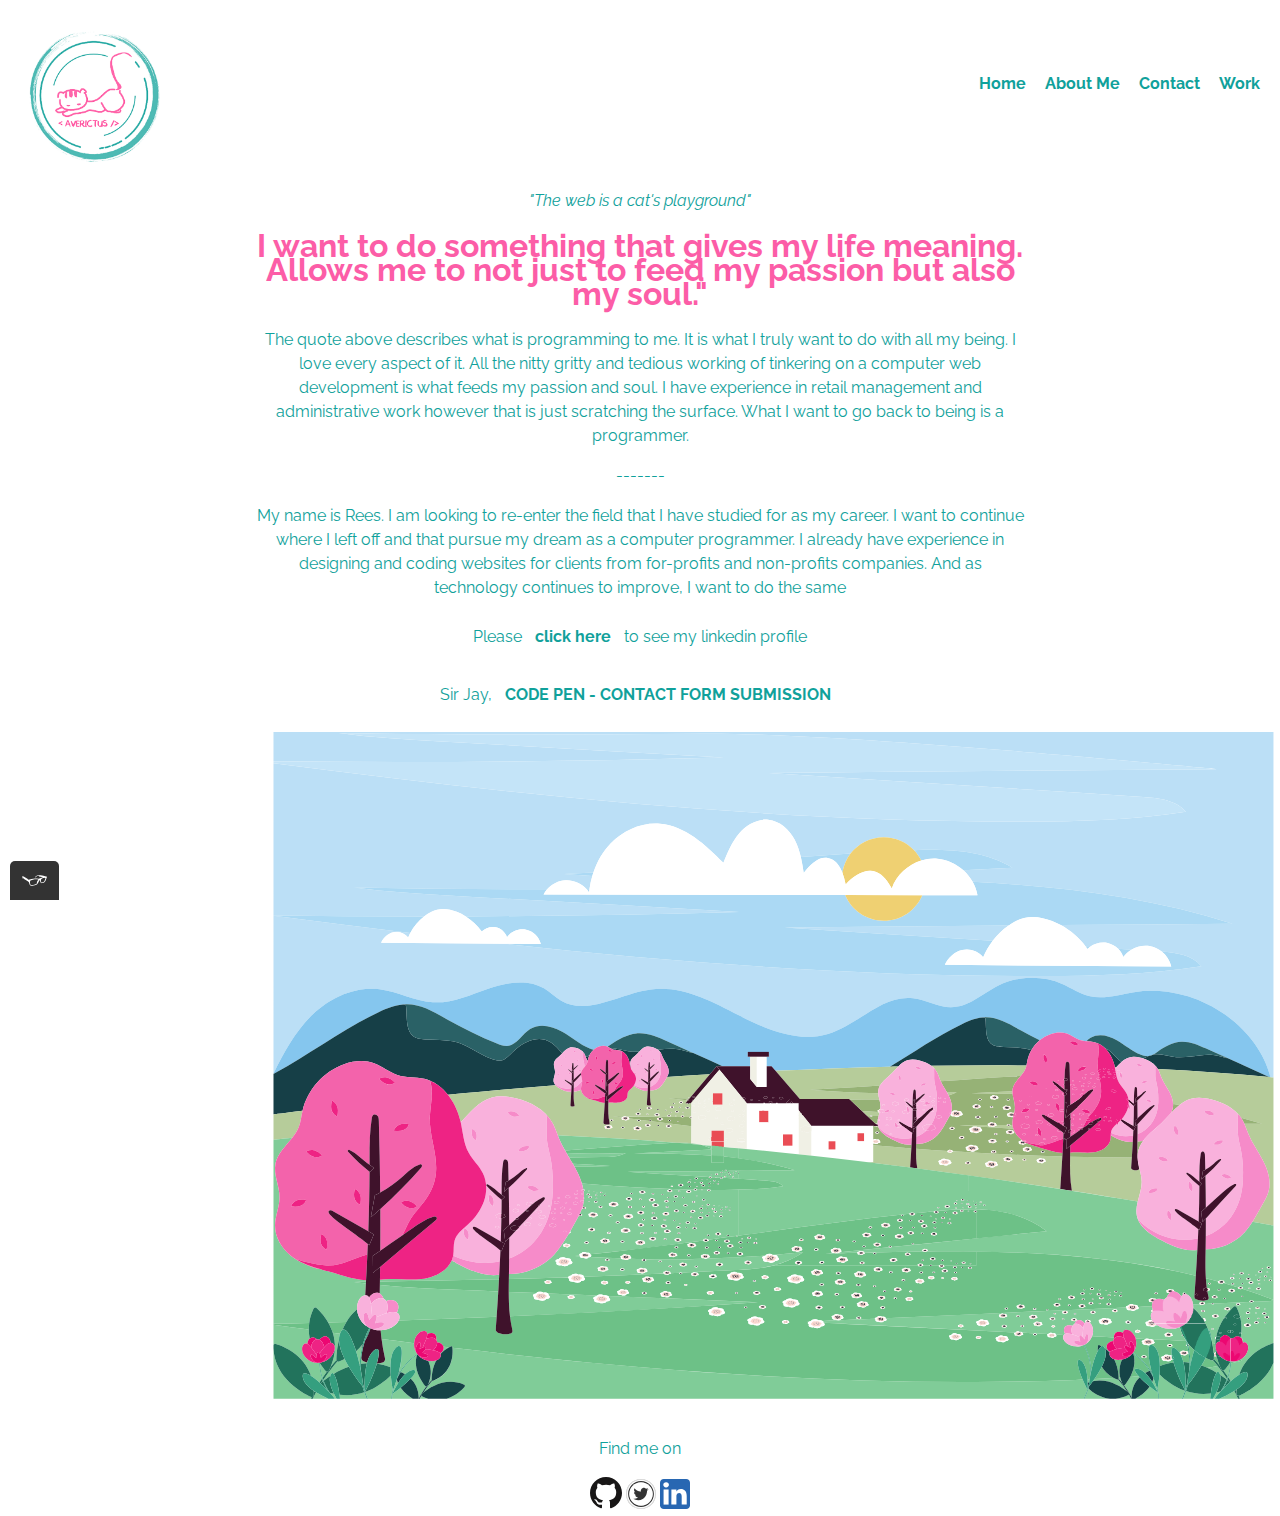
==== commit bc5e0ab4: "Updated about.html" ====
--- a/about.html
+++ b/about.html
@@ -1,7 +1,8 @@
 <!DOCTYPE html>
-<html>
+<html lang="en">
 	<head>
 		<title>Averictus Nox - About Me, Myself and I</title>
+		<meta http-equiv="Content-Type" content="text/html; charset=utf-8" />
 		<meta name="viewport" content="width=device-width, initial-scale=1">
 		<link rel="shortcut icon" href="favicon.ico">
 		<link rel="stylesheet" type="text/css" href="css/normalize.css">
@@ -13,7 +14,7 @@
 	
 		<header class="page-header">			
 			<img src="img/logo.png" alt="logo" class="logo page-header__item">
-			<nav role="navigation" class="main-navigation page-header__item">
+			<nav class="main-navigation page-header__item">
 				<ul role="menubar" class="navigation-list">
 					<li role="presentation">
 						<a href="index.html" role="menuitem" class="navigation-list__item navigation-list__item--active">Home</a>
@@ -24,16 +25,21 @@
 					<li role="presentation">
 						<a href="contact.html" role="menuitem" class="navigation-list__item navigation-list__item--active">Contact</a>
 					</li>
-					<li role="work">
+					<li role="presentation">
 						<a href="work.html" role="menuitem" class="navigation-list__item navigation-list__item--active">Work</a>
 					</li>
 				</ul>
 			</nav>
 		</header>
 		
-		<div class="profile text-center">		
-			<h1>My name is <em class="name-rotate">Rees</em></h1>
-			<p> Hello, my name is Rees and I am currently taking up Full Stack Web Development at Career Foundry </p>
+		<div class="profile text-center">
+			<em>"The web is a cat's playground"</em>
+			<h1>I want to do something that gives my life meaning. <br>Allows me to not just to feed my passion but also my soul."</h1>
+			<p> The quote above describes what is programming to me. It is what I truly want to do with all my being. I love every aspect of it. All the nitty gritty and tedious working of tinkering on a computer web development is what feeds my passion and soul. I have experience in retail management and administrative work however that is just scratching the surface. What I want to go back to being is a programmer.</p>
+			<p>-------<br></p>
+			<p>
+			My name is Rees. I am looking to re-enter the field that I have studied for as my career. I want to continue where I left off and that pursue my dream as a computer programmer. I already have experience in designing and coding websites for clients from for-profits and non-profits companies. And as technology continues to improve, I want to do the same
+			</p>
 			<p>Please <a href="https://www.linkedin.com/" target="_blank" class="button-link"> click here </a> to see my linkedin profile</p>
 			<p> Sir Jay, <a href="https://codepen.io/AverictusNox/pen/LYbbEBX" target="_blank" class="button-link"> CODE PEN - CONTACT FORM SUBMISSION </a></p>
 			
@@ -3135,11 +3141,11 @@
 		<footer class="page-footer">
 			<p>Find me on</p>
 			<div class="social-media">
-				<img src="img/github_icon.svg" alt="github">
-				<img src="img/twitter_icon.svg" alt="twitter">
-				<img src="img/linkedin_icon.svg" alt="linkedin">
+				<a href="https://github.com/rees047/portfolio-website" target="_blank"><img src="img/github_icon.svg" alt="github"></a>
+				<a href="https://twitter.com/" target="_blank"><img src="img/twitter_icon.svg" alt="twitter"></>
+				<a href="https://www.linkedin.com/" target="_blank"><img src="img/linkedin_icon.svg" alt="linkedin"></a>
 			</div>
 		</footer>
 		
 	</body>
-</html+</html>